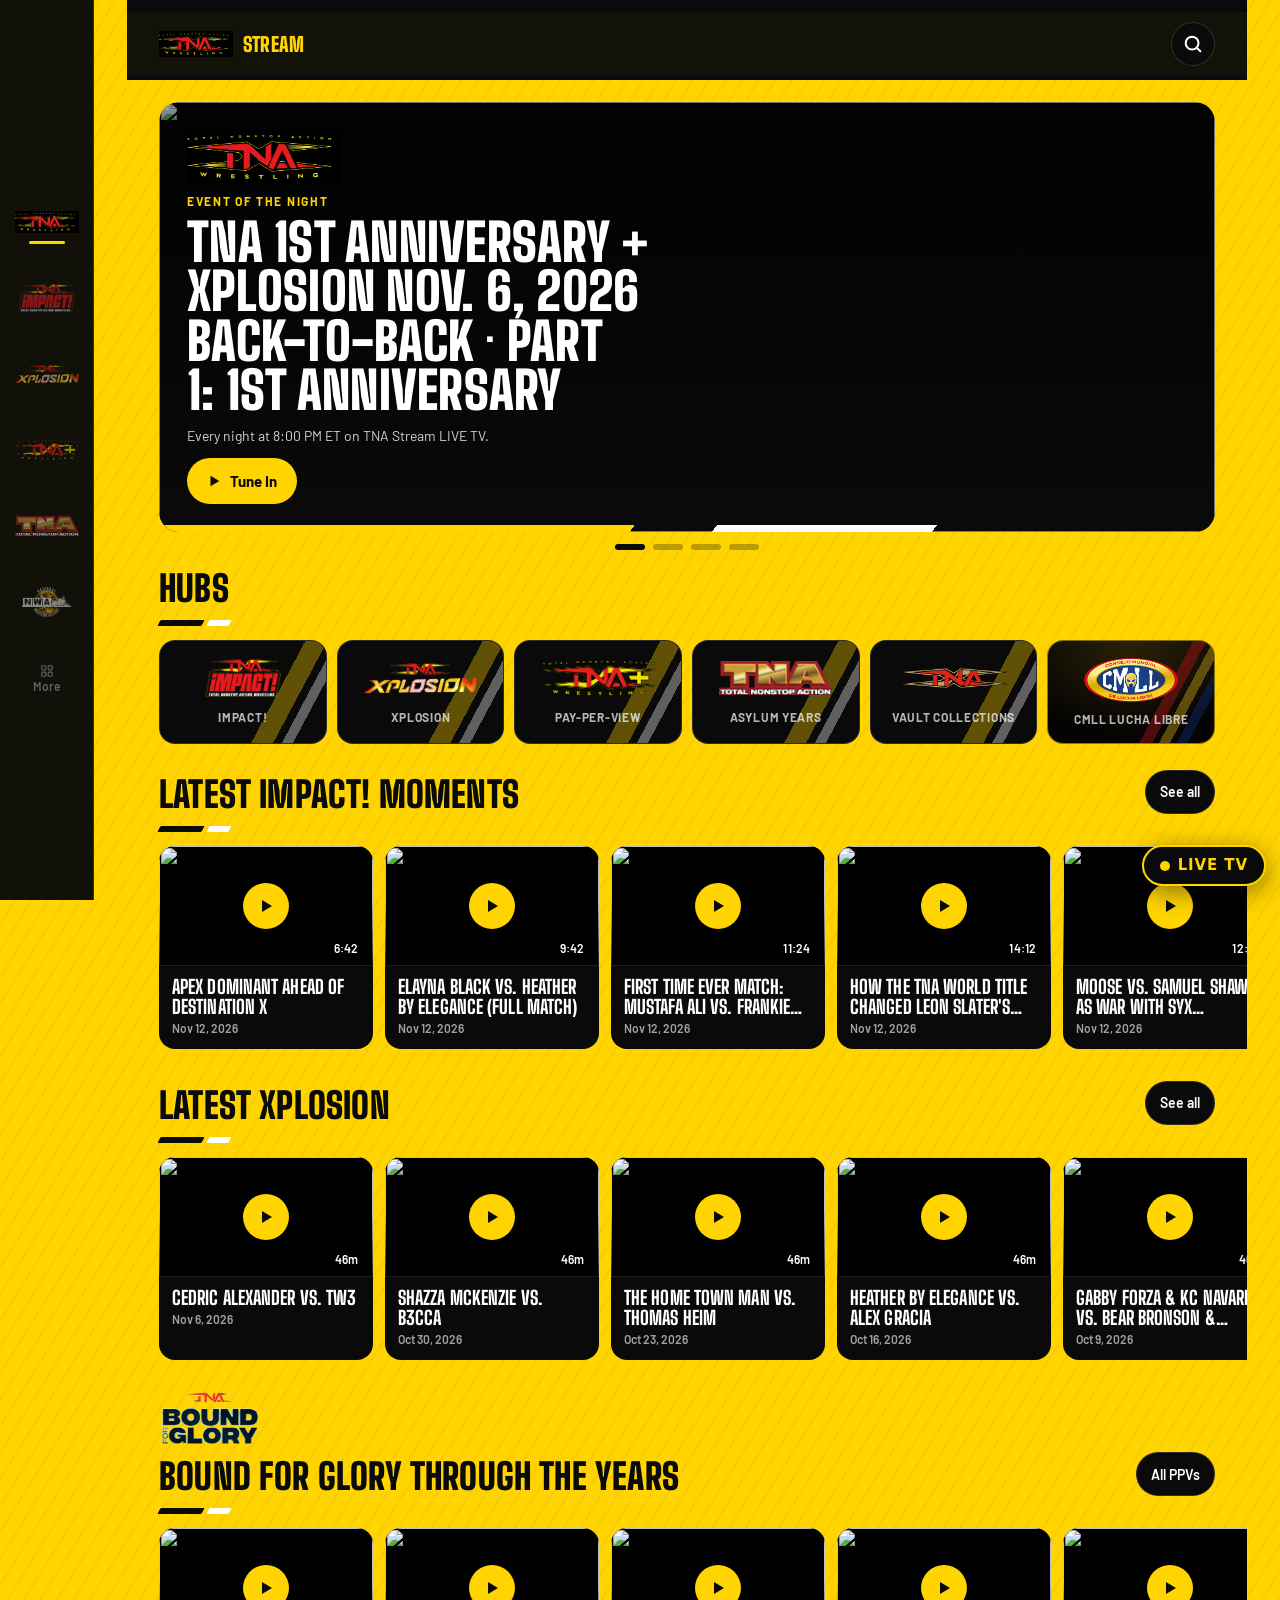
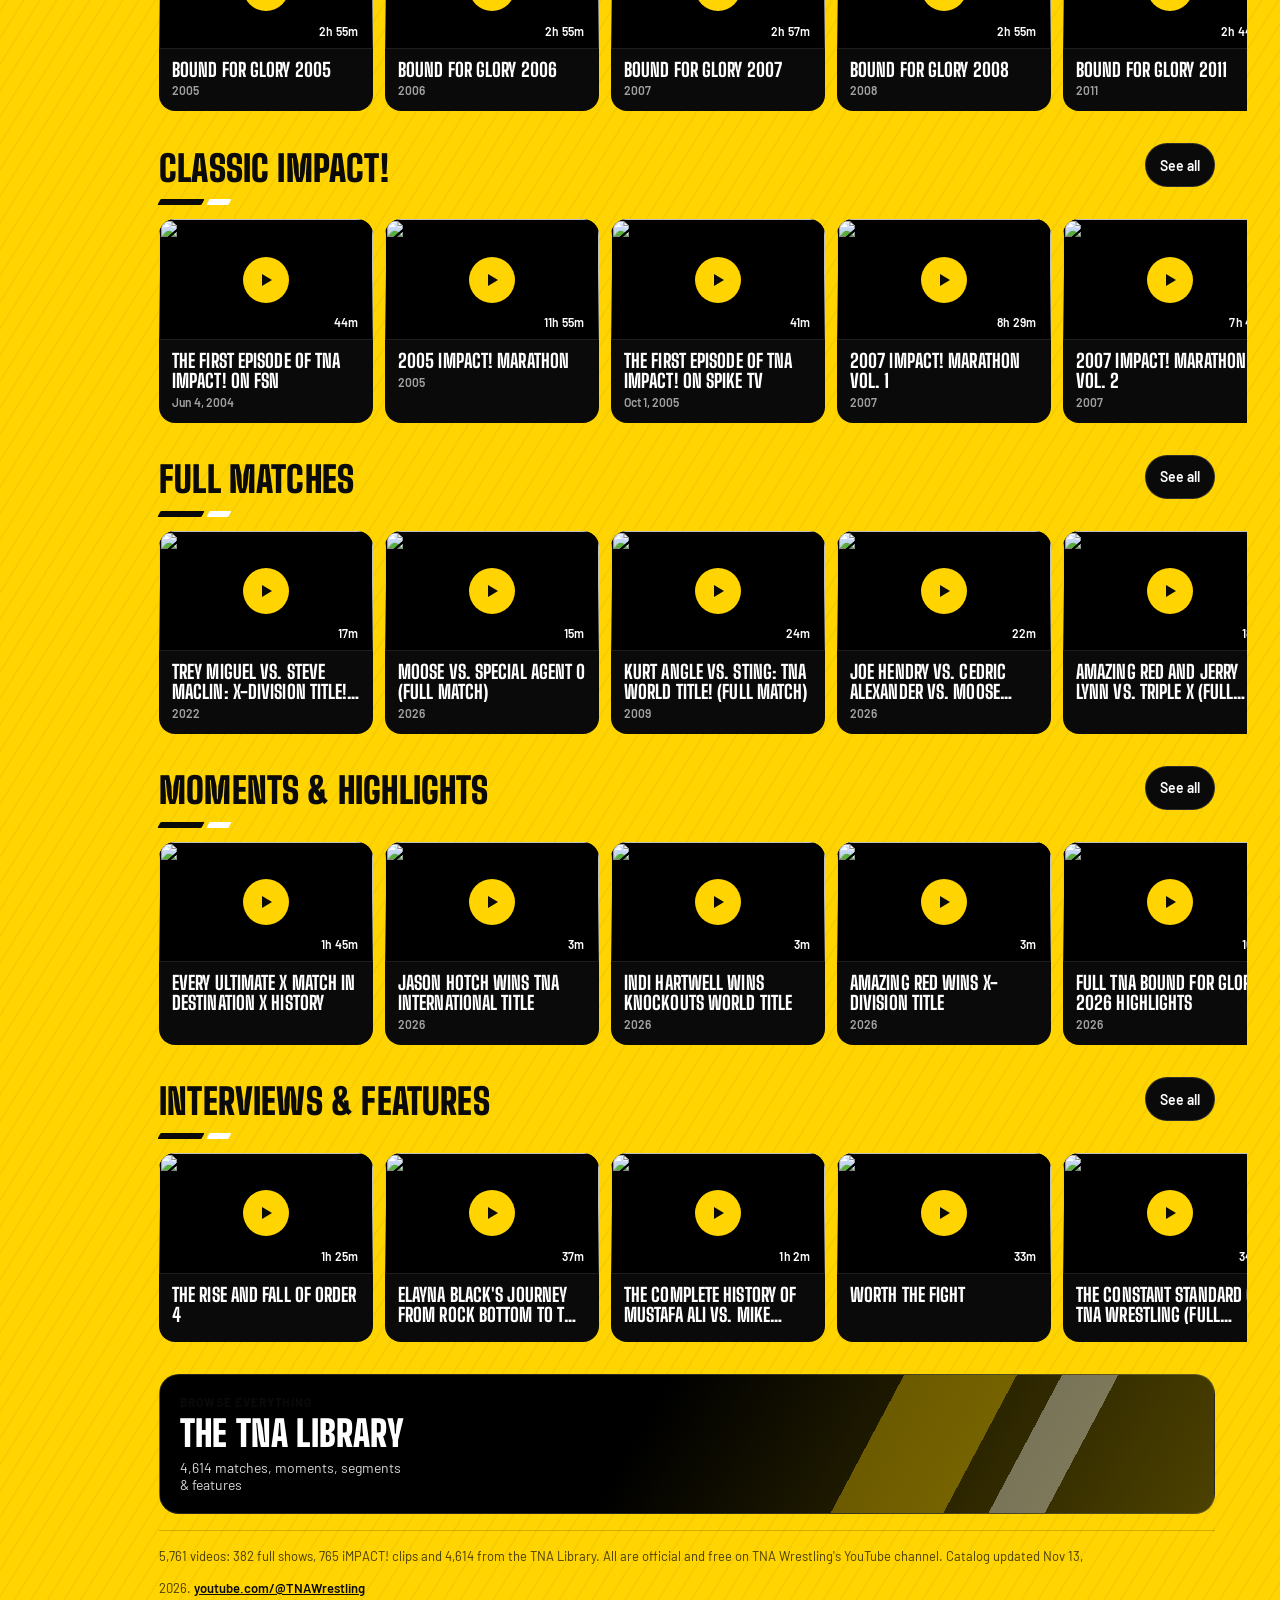
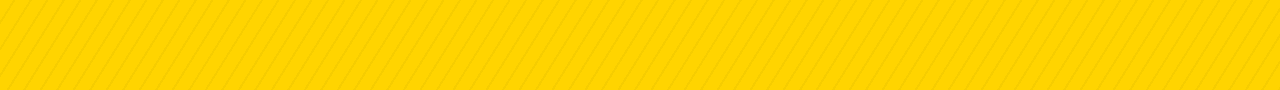
==== index.html @ 690ce421 "Update tna-stream" ====
<!doctype html>
<html lang="en" data-theme="dark">
  <head>
    <meta charset="utf-8" />
    <meta name="viewport" content="width=device-width, initial-scale=1, viewport-fit=cover" />
    <title>TNA Stream</title>
    <meta name="apple-mobile-web-app-title" content="TNA Stream" />
    <meta name="apple-mobile-web-app-capable" content="yes" />
    <meta name="theme-color" content="#0a0a0a" />
    <link rel="icon" type="image/png" href="tna-stream-icon.png" />
    <link rel="apple-touch-icon" sizes="180x180" href="apple-touch-icon.png?v=2" />
    <link rel="preconnect" href="https://fonts.googleapis.com" />
    <link rel="preconnect" href="https://fonts.gstatic.com" crossorigin />
    <link rel="preconnect" href="https://i.ytimg.com" crossorigin />
    <link
      rel="stylesheet"
      href="https://fonts.googleapis.com/css2?family=Archivo:ital,wdth,wght@0,62..125,500..900;1,62..125,500..900&family=Figtree:wght@400;500;600;700&display=swap"
    />
    <link rel="stylesheet" href="hark.css" />
    <link rel="stylesheet" href="hark-hero.css" />
    <style>
      :root {
        --x-bg: #0a0a0a;
        --x-card: #161616;
        --x-card-2: #1f1f1f;
        --x-red: #e1251b;
        --x-red-dk: #b61a12;
        --x-yellow: #ffd400;
        --x-text: #ffffff;
        --x-dim: rgba(255, 255, 255, 0.64);
        --x-dim-2: rgba(255, 255, 255, 0.58);
        --x-line: rgba(255, 255, 255, 0.12);
        --x-display: "Archivo", system-ui, sans-serif;
        --x-body: "Figtree", system-ui, sans-serif;
        --x-radius: 16px;
        --x-tabh: 66px;
        color-scheme: dark;
      }
      html, body { background: var(--x-bg); }
      body { color: var(--x-text); font-family: var(--x-body); font-size: 15px; line-height: 1.45; }
      .x-app { padding-bottom: calc(var(--x-tabh) + 30px + env(safe-area-inset-bottom)); display: grid; gap: 22px; min-width: 0; }
      [hidden] { display: none !important; }
      button { font-family: var(--x-body); }

      /* top bar */
      .x-top { position: sticky; top: 0; z-index: 20; margin-inline: calc(var(--gutter) * -1); padding: 10px var(--gutter);
        background: rgba(10, 10, 10, 0.9); backdrop-filter: blur(14px); -webkit-backdrop-filter: blur(14px);
        border-bottom: 1px solid var(--x-line); display: grid; gap: 10px; }
      .x-top__row { display: flex; align-items: center; gap: 12px; }
      .x-brand { display: flex; align-items: center; gap: 10px; text-decoration: none; color: var(--x-text); min-height: var(--tap); }
      .x-brand img { height: 26px; width: auto; }
      .x-wordmark { font-family: var(--x-display); font-style: italic; font-weight: 900; font-stretch: 125%; font-size: 20px; letter-spacing: -0.01em; line-height: 1; }
      .x-wordmark span { color: var(--x-yellow); }
      .x-iconbtn { margin-left: auto; width: var(--tap); height: var(--tap); border-radius: 50%; border: 1px solid var(--x-line); background: var(--x-card);
        color: var(--x-text); display: grid; place-items: center; cursor: pointer; }
      .x-iconbtn[aria-expanded="true"] { background: var(--x-yellow); border-color: var(--x-yellow); color: #0a0a0a; }
      .x-search { display: flex; align-items: center; gap: 8px; background: var(--x-card); border: 1px solid var(--x-line); border-radius: 14px; padding: 0 6px 0 14px; }
      .x-search input { flex: 1; min-width: 0; border: 0; background: transparent; font: 500 16px/1 var(--x-body); color: var(--x-text); height: 44px; outline: none; }
      .x-search input::placeholder { color: var(--x-dim-2); }
      .x-search:focus-within { border-color: var(--x-yellow); }
      .x-clear { border: 0; background: var(--x-card-2); color: var(--x-text); border-radius: 10px; height: 34px; padding: 0 12px; font: 600 13px var(--x-body); cursor: pointer; }

      /* headings and the slanted X stripes */
      .x-h1 { font-family: var(--x-display); font-style: italic; font-weight: 900; font-stretch: 125%; font-size: clamp(27px, 7vw, 38px); line-height: 1.02; letter-spacing: -0.02em; }
      .x-h2 { font-family: var(--x-display); font-style: italic; font-weight: 900; font-stretch: 118%; font-size: clamp(21px, 5.2vw, 28px); line-height: 1.05; letter-spacing: -0.015em; }
      .x-h3 { font-family: var(--x-display); font-style: italic; font-weight: 800; font-stretch: 112%; font-size: 18px; line-height: 1.1; }
      .x-stripe { display: inline-flex; gap: 5px; height: 6px; margin-top: 8px; }
      .x-stripe::before, .x-stripe::after { content: ""; display: block; height: 100%; transform: skewX(-28deg); border-radius: 1px; }
      .x-stripe::before { width: 44px; background: var(--x-red); }
      .x-stripe::after { width: 22px; background: var(--x-yellow); }
      .x-shead { display: grid; gap: 4px; }
      .x-shead__row { display: flex; align-items: flex-end; justify-content: space-between; gap: 12px; flex-wrap: wrap; }
      .x-count { font: 600 13px var(--x-body); color: var(--x-dim); }
      .x-count b { color: var(--x-yellow); }
      .x-note { font-size: 13px; color: var(--x-dim); background: var(--x-card); border-left: 4px solid var(--x-red); border-radius: 10px; padding: 10px 14px; }
      .x-view { display: grid; gap: 20px; min-width: 0; }
      .x-block { display: grid; gap: 12px; min-width: 0; }

      /* sort toggle, chips */
      .x-sort { display: inline-flex; background: var(--x-card); border: 1px solid var(--x-line); border-radius: 999px; padding: 3px; }
      .x-sort button { border: 0; background: transparent; color: var(--x-dim); font: 600 13px var(--x-body); min-height: 44px; min-width: 44px; padding: 0 14px; border-radius: 999px; cursor: pointer; }
      .x-sort button[aria-pressed="true"] { background: var(--x-yellow); color: #0a0a0a; }
      .x-chips { display: flex; gap: 8px; overflow-x: auto; scrollbar-width: none; margin-inline: calc(var(--gutter) * -1); padding: 4px var(--gutter) 8px; scroll-padding-inline: var(--gutter); }
      .x-chips::-webkit-scrollbar { display: none; }
      .x-chip { flex: none; border: 1px solid var(--x-line); background: var(--x-card); color: var(--x-text); font: 600 14px var(--x-body);
        min-height: 44px; padding: 0 14px; border-radius: 999px; cursor: pointer; display: inline-flex; align-items: center; gap: 6px; white-space: nowrap; }
      .x-chip small { color: var(--x-dim-2); font-weight: 600; font-size: 12px; }
      .x-chip[aria-pressed="true"] { background: var(--x-yellow); border-color: var(--x-yellow); color: #0a0a0a; }
      .x-chip[aria-pressed="true"] small { color: rgba(0, 0, 0, 0.6); }

      /* thumbnail cards */
      .x-grid { display: grid; grid-template-columns: repeat(auto-fill, minmax(240px, 1fr)); gap: 14px; }
      .x-card { position: relative; display: grid; align-content: start; gap: 0; text-align: left; background: var(--x-card); color: var(--x-text);
        border: 0; padding: 0; overflow: hidden; border-radius: var(--x-radius); cursor: pointer; width: 100%;
        transition: transform var(--dur-quick) var(--ease-out); }
      .x-card:hover { transform: translateY(-2px); }
      .x-card:active { transform: scale(0.985); }
      .x-card:focus-visible { outline: 3px solid var(--x-yellow); outline-offset: 2px; }
      .x-thumb { position: relative; display: block; aspect-ratio: 16 / 9; background: #000; overflow: hidden; }
      .x-thumb img { width: 100%; height: 100%; object-fit: cover; display: block; }
      .x-thumb::after { content: ""; position: absolute; inset: auto 0 0 0; height: 56%; background: linear-gradient(to top, rgba(0, 0, 0, 0.85), transparent); }
      .x-dur { position: absolute; right: 8px; bottom: 8px; z-index: 2; background: rgba(0, 0, 0, 0.78); color: #fff; font: 600 12px var(--x-body);
        padding: 3px 7px; border-radius: 6px; letter-spacing: 0.01em; }
      .x-pin { position: absolute; left: 8px; top: 8px; z-index: 2; background: var(--x-red); color: #fff; font: 700 12px var(--x-body);
        letter-spacing: 0.05em; text-transform: uppercase; padding: 4px 7px; border-radius: 6px; }
      .x-pin--y { background: var(--x-yellow); color: #0a0a0a; }
      .x-playdot { position: absolute; left: 50%; top: 50%; transform: translate(-50%, -50%); z-index: 2; width: 46px; height: 46px; border-radius: 50%;
        background: var(--x-red); color: #fff; display: grid; place-items: center; box-shadow: 0 4px 16px rgba(0, 0, 0, 0.5); }
      .x-card:hover .x-playdot { background: var(--x-yellow); color: #0a0a0a; }
      .x-card__body { display: grid; gap: 4px; padding: 11px 13px 14px; }
      .x-card__head { font-family: var(--x-display); font-style: italic; font-weight: 800; font-stretch: 110%; font-size: 16px; line-height: 1.16;
        display: -webkit-box; -webkit-line-clamp: 2; -webkit-box-orient: vertical; overflow: hidden; }
      .x-card__sub { color: var(--x-dim); font-size: 13px; line-height: 1.35; display: -webkit-box; -webkit-line-clamp: 2; -webkit-box-orient: vertical; overflow: hidden; }
      .x-card__meta { font: 600 12px var(--x-body); color: var(--x-dim-2); display: flex; align-items: center; gap: 8px; }
      .x-card__meta .x-netplate { height: 16px; }
      .x-card--rail { width: 100%; }

      /* network logo plates */
      .x-netplate { background: #fff; border-radius: 8px; padding: 4px 7px; display: inline-grid; place-items: center; }
      .x-netplate img { height: 26px; width: auto; }
      .x-netplate--sm { padding: 3px 5px; border-radius: 6px; }
      .x-netplate--sm img { height: 13px; }
      .x-netlogo { flex: none; width: 40px; height: 20px; border-radius: 5px; padding: 2px 5px; background: #fff var(--net, none) center / contain no-repeat;
        background-origin: content-box; background-clip: padding-box; }
      .x-nettext { background: var(--x-yellow); color: #0a0a0a; font: 800 12px var(--x-body); letter-spacing: 0.06em; text-transform: uppercase;
        padding: 6px 9px; border-radius: 8px; display: inline-block; }

      /* rails */
      .x-rail { display: grid; grid-auto-flow: column; grid-auto-columns: minmax(214px, 232px); gap: 12px; overflow-x: auto; scroll-snap-type: x mandatory;
        margin-inline: calc(var(--gutter) * -1); padding: 2px var(--gutter) 12px; scroll-padding-inline: var(--gutter); scrollbar-width: none; }
      .x-rail::-webkit-scrollbar { display: none; }
      .x-rail > * { scroll-snap-align: start; }
      .x-raillogo { height: 56px; width: auto; justify-self: start; }

      /* carousel */
      .x-carousel { position: relative; }
      .x-slides { display: grid; grid-auto-flow: column; grid-auto-columns: 100%; overflow-x: auto; scroll-snap-type: x mandatory; scrollbar-width: none;
        border-radius: 20px; }
      .x-slides::-webkit-scrollbar { display: none; }
      .x-slide { scroll-snap-align: start; position: relative; display: grid; align-content: end; gap: 10px; min-height: 340px; padding: 20px;
        border-radius: 20px; overflow: hidden; background: #000; text-align: left; border: 0; color: var(--x-text); cursor: pointer; }
      .x-slide img.x-slide__bg { position: absolute; inset: 0; width: 100%; height: 100%; object-fit: cover; opacity: 0.62; }
      .x-slide::before { content: ""; position: absolute; inset: 0; background: linear-gradient(to top, #0a0a0a 4%, rgba(10, 10, 10, 0.55) 48%, rgba(10, 10, 10, 0.2)); }
      .x-slide::after { content: ""; position: absolute; left: 0; right: 0; bottom: 0; height: 7px;
        background: linear-gradient(100deg, var(--x-red) 0 46%, transparent 46% 52%, var(--x-yellow) 52% 68%, transparent 68%); transform: skewX(-28deg) scaleX(1.3); }
      .x-slide > * { position: relative; }
      .x-slide__logo { height: 54px; width: auto; justify-self: start; max-width: 70%; object-fit: contain; }
      .x-slide__eyebrow { font: 700 12px var(--x-body); letter-spacing: 0.1em; text-transform: uppercase; color: var(--x-yellow); }
      .x-slide__title { font-family: var(--x-display); font-style: italic; font-weight: 900; font-stretch: 125%; font-size: clamp(25px, 6.4vw, 38px);
        line-height: 1; letter-spacing: -0.02em; max-width: 18ch; }
      .x-slide__sub { color: rgba(255, 255, 255, 0.82); font-size: 14px; max-width: 44ch; }
      .x-play-btn { display: inline-flex; align-items: center; gap: 9px; justify-self: start; background: var(--x-red); color: #fff;
        font: 700 15px var(--x-body); padding: 0 20px; min-height: 46px; border-radius: 999px; border: 0; margin-top: 2px; }
      .x-slide:hover .x-play-btn { background: var(--x-red-dk); }
      .x-dots { display: flex; gap: 8px; justify-content: center; padding-top: 12px; }
      .x-dots button { width: 30px; height: 6px; border-radius: 3px; border: 0; background: var(--x-line); cursor: pointer; padding: 0; }
      .x-dots button[aria-current="true"] { background: var(--x-yellow); }

      /* hub tiles */
      .x-hubs { display: grid; grid-auto-flow: column; grid-auto-columns: minmax(150px, 1fr); gap: 10px; overflow-x: auto; scrollbar-width: none;
        margin-inline: calc(var(--gutter) * -1); padding: 2px var(--gutter) 6px; scroll-padding-inline: var(--gutter); scroll-snap-type: x mandatory; }
      .x-hubs::-webkit-scrollbar { display: none; }
      .x-hubs > * { scroll-snap-align: start; }
      .x-era .x-card { background: var(--x-card-2); }
      .x-hub { position: relative; overflow: hidden; border: 1px solid var(--x-line); background: var(--x-card); border-radius: var(--x-radius);
        min-height: 104px; display: grid; place-items: center; gap: 8px; padding: 16px 12px; cursor: pointer; color: var(--x-text); }
      .x-hub::before { content: ""; position: absolute; inset: 0; background: linear-gradient(118deg, transparent 0 66%, var(--x-red) 66% 76%, transparent 76% 80%, var(--x-yellow) 80% 85%, transparent 85%); opacity: 0.5; }
      .x-hub img { height: 38px; width: auto; max-width: 80%; object-fit: contain; position: relative; }
      .x-hub span { position: relative; font: 700 12px var(--x-body); letter-spacing: 0.06em; text-transform: uppercase; color: var(--x-dim); }
      .x-hub:hover { border-color: var(--x-yellow); }

      /* hub hero */
      .x-hero { position: relative; overflow: hidden; border-radius: 20px; background: #000; padding: 26px 20px; display: grid; gap: 10px; place-items: center; text-align: center; }
      .x-hero::before { content: ""; position: absolute; inset: 0; background: linear-gradient(112deg, transparent 0 58%, var(--x-red) 58% 69%, transparent 69% 73%, var(--x-yellow) 73% 79%, transparent 79%); opacity: 0.85; }
      .x-hero::after { content: ""; position: absolute; inset: 0; background: linear-gradient(248deg, transparent 0 72%, rgba(225, 37, 27, 0.6) 72% 78%, transparent 78%); }
      .x-hero > * { position: relative; }
      .x-hero img { height: clamp(58px, 15vw, 92px); width: auto; max-width: 78%; object-fit: contain; }
      .x-hero p { color: rgba(255, 255, 255, 0.84); font-size: 14px; }

      /* year and era headers */
      .x-group { display: grid; gap: 12px; }
      .x-year { display: flex; align-items: center; gap: 10px; font-family: var(--x-display); font-style: italic; font-weight: 900; font-stretch: 125%;
        font-size: 22px; line-height: 1; padding-top: 6px; }
      .x-year::after { content: ""; flex: 1; height: 4px; border-radius: 2px;
        background: repeating-linear-gradient(-60deg, var(--x-red) 0 8px, transparent 8px 12px, var(--x-yellow) 12px 16px, transparent 16px 20px); opacity: 0.6; }
      .x-year small { font: 600 12px var(--x-body); color: var(--x-dim-2); font-style: normal; }
      .x-era { display: grid; gap: 14px; background: var(--x-card); border-radius: 20px; padding: 16px 14px; border: 1px solid var(--x-line); }
      .x-era__head { display: flex; align-items: center; gap: 12px; flex-wrap: wrap; }
      .x-era__name { font-family: var(--x-display); font-style: italic; font-weight: 900; font-stretch: 118%; font-size: 21px; line-height: 1.05; }
      .x-era__name small { display: block; font: 600 12px var(--x-body); font-style: normal; color: var(--x-dim); letter-spacing: 0.04em; }
      .x-sub { font: 700 12px var(--x-body); letter-spacing: 0.08em; text-transform: uppercase; color: var(--x-yellow); }
      .x-era .x-grid { grid-template-columns: repeat(auto-fill, minmax(220px, 1fr)); }

      /* player sheet */
      .x-sheet { position: fixed; inset: 0; z-index: 60; background: #000; display: grid; grid-template-rows: auto 1fr; overflow: hidden;
        animation: x-up var(--dur-draw, 320ms) var(--ease-out); }
      @keyframes x-up { from { transform: translateY(100%); } to { transform: translateY(0); } }
      .x-sheet__bar { display: flex; align-items: center; gap: 10px; padding: 8px 12px; border-bottom: 1px solid var(--x-line); padding-top: max(8px, env(safe-area-inset-top)); }
      .x-sheet__bar strong { font-family: var(--x-display); font-style: italic; font-weight: 900; font-stretch: 118%; font-size: 17px; }
      .x-sheet__bar strong span { color: var(--x-yellow); }
      .x-close { margin-left: auto; width: 44px; height: 44px; border-radius: 50%; border: 1px solid var(--x-line); background: var(--x-card-2);
        color: #fff; display: grid; place-items: center; cursor: pointer; }
      .x-sheet__scroll { overflow-y: auto; -webkit-overflow-scrolling: touch; padding: 0 0 calc(30px + env(safe-area-inset-bottom)); }
      .x-stage { aspect-ratio: 16 / 9; background: #000; width: 100%; }
      .x-stage iframe { width: 100%; height: 100%; border: 0; display: block; }
      .x-sheet__body { padding: 14px var(--gutter) 0; display: grid; gap: 10px; max-width: var(--page-max); margin: 0 auto; }
      .x-sheet__title { font-family: var(--x-display); font-style: italic; font-weight: 900; font-stretch: 118%; font-size: clamp(19px, 5vw, 26px); line-height: 1.1; }
      .x-sheet__meta { font: 600 13px var(--x-body); color: var(--x-dim); display: flex; gap: 10px; flex-wrap: wrap; align-items: center; }
      .x-yt-btn { display: inline-flex; align-items: center; gap: 9px; justify-self: start; background: var(--x-yellow); color: #0a0a0a; text-decoration: none;
        font: 700 15px var(--x-body); padding: 0 18px; min-height: 46px; border-radius: 999px; }
      .x-next { padding: 16px var(--gutter) 0; max-width: var(--page-max); margin: 0 auto; display: grid; gap: 10px; }
      .x-next h3 { font-family: var(--x-display); font-style: italic; font-weight: 900; font-stretch: 118%; font-size: 18px; }
      .x-card.is-playing { outline: 2px solid var(--x-yellow); outline-offset: -2px; }

      /* X-Division slide */
      .x-slide__btns { display: flex; flex-wrap: wrap; gap: 10px; }
      .x-play-btn--y { background: var(--x-yellow); color: #0a0a0a; cursor: pointer; }
      .x-slide:hover .x-play-btn--y { background: #ffe04d; }
      .x-slide .x-play-btn { cursor: pointer; }

      /* library tile, load more */
      .x-libtile { position: relative; overflow: hidden; display: grid; gap: 6px; text-align: left; width: 100%; min-height: 132px; align-content: end;
        padding: 20px; border-radius: 20px; border: 1px solid var(--x-line); cursor: pointer; color: var(--x-text);
        background: linear-gradient(120deg, #000 0 40%, #3a0603 72%, var(--x-red-dk)); }
      .x-libtile::before { content: ""; position: absolute; inset: 0; background: linear-gradient(112deg, transparent 0 70%, var(--x-red) 70% 78%, transparent 78% 81%, var(--x-yellow) 81% 86%, transparent 86%); opacity: 0.7; }
      .x-libtile > * { position: relative; }
      .x-libtile:hover { border-color: var(--x-yellow); }
      .x-libtile p { color: rgba(255, 255, 255, 0.84); font-size: 14px; max-width: 34ch; }
      .x-loadrow { display: grid; justify-items: center; padding-top: 6px; }

      /* X-Division playlist */
      .x-xhero { position: relative; overflow: hidden; border-radius: 20px; padding: 28px 20px 24px; display: grid; gap: 10px; justify-items: start;
        background: linear-gradient(120deg, #000 0 45%, #4a0703 75%, var(--x-red)); }
      .x-xhero::before { content: ""; position: absolute; inset: 0;
        background: linear-gradient(112deg, transparent 0 64%, var(--x-yellow) 64% 72%, transparent 72% 76%, var(--x-red) 76% 82%, transparent 82%),
          linear-gradient(248deg, transparent 0 74%, rgba(255, 212, 0, 0.5) 74% 80%, transparent 80%); opacity: 0.75; }
      .x-xhero > * { position: relative; }
      .x-xword { font-family: var(--x-display); font-style: italic; font-weight: 900; font-stretch: 125%; font-size: clamp(50px, 15vw, 116px);
        line-height: 0.9; letter-spacing: -0.03em; color: var(--x-yellow); }
      .x-xword span { color: var(--x-red); }
      .x-xhero p { color: rgba(255, 255, 255, 0.86); font-size: 14px; max-width: 46ch; }
      .x-xhero .x-count { font-size: 15px; color: #fff; }
      .x-rows { display: grid; gap: 8px; }
      .x-row { display: grid; grid-template-columns: 32px 128px minmax(0, 1fr); gap: 12px; align-items: center; width: 100%; text-align: left;
        background: var(--x-card); color: var(--x-text); border: 0; border-radius: 12px; padding: 8px; cursor: pointer; }
      .x-row:hover { background: var(--x-card-2); }
      .x-row:focus-visible { outline: 3px solid var(--x-yellow); outline-offset: 2px; }
      .x-row .x-thumb { border-radius: 8px; }
      .x-row__n { font-family: var(--x-display); font-style: italic; font-weight: 900; font-stretch: 118%; font-size: 20px; color: var(--x-yellow); text-align: center; }
      .x-row__text { display: grid; gap: 4px; min-width: 0; }
      .x-row__title { font-weight: 600; font-size: 14px; line-height: 1.3; display: -webkit-box; -webkit-line-clamp: 2; -webkit-box-orient: vertical; overflow: hidden; }
      .x-row__meta { font: 600 12px var(--x-body); color: var(--x-dim-2); display: flex; gap: 8px; align-items: center; flex-wrap: wrap; }
      .x-live { background: var(--x-red); color: #fff; font: 700 12px var(--x-body); letter-spacing: 0.05em; padding: 3px 7px; border-radius: 6px; }
      @media (max-width: 400px) { .x-row { grid-template-columns: 26px 100px minmax(0, 1fr); gap: 10px; } }

      .x-empty { background: var(--x-card); border-radius: var(--x-radius); padding: 24px; text-align: center; color: var(--x-dim); }
      .x-foot { font-size: 13px; color: var(--x-dim); border-top: 1px solid var(--x-line); padding-top: 16px; }
      .x-foot a { color: var(--x-yellow); font-weight: 600; display: inline-flex; align-items: center; min-height: var(--tap); }

      /* bottom tab bar */
      .x-tabs { position: fixed; left: 0; right: 0; bottom: 0; z-index: 30; display: grid; grid-template-columns: repeat(6, minmax(0, 1fr));
        background: rgba(10, 10, 10, 0.95); backdrop-filter: blur(16px); -webkit-backdrop-filter: blur(16px);
        border-top: 1px solid var(--x-line); padding-bottom: env(safe-area-inset-bottom); }
      .x-tab { position: relative; border: 0; background: transparent; color: var(--x-dim-2); display: grid; justify-items: center; align-content: center; gap: 3px;
        height: var(--x-tabh); min-height: var(--tap); min-width: 0; padding: 0 2px; font: 600 12px var(--x-body); cursor: pointer; }
      .x-tab svg { width: 20px; height: 20px; }
      .x-tab__logo { display: block; width: 64px; max-width: 100%; height: 28px; object-fit: contain; }
      .x-tab__more { display: grid; justify-items: center; gap: 2px; width: 64px; max-width: 100%; height: 28px; align-content: center; line-height: 1; font-size: 12px; }
      .x-tab__more svg { width: 14px; height: 14px; }
      @media (max-width: 959px) {
        .x-tab { padding: 0 1px; }
        .x-tab__logo, .x-tab__more { width: 54px; height: 26px; }
        .x-tab__logo { object-fit: contain; }
      }
      .x-tab > * { opacity: 0.55; transition: opacity var(--dur-quick) var(--ease-out); }
      .x-tab[aria-current="page"] { color: var(--x-yellow); }
      .x-tab[aria-current="page"] > * { opacity: 1; }
      .x-tab::before { content: ""; position: absolute; left: 50%; top: calc(50% + 19px); width: 36px; height: 3px; border-radius: 2px; background: var(--x-yellow);
        transform: translateX(-50%) scaleX(0); transition: transform var(--dur-quick) var(--ease-out); }
      .x-tab[aria-current="page"]::before { transform: translateX(-50%) scaleX(1); }

      @media (min-width: 760px) {
        .x-slide { min-height: 400px; padding: 28px; }
      }
      @media (min-width: 960px) {
        body { padding-left: 94px; }
        .x-tabs { right: auto; top: 0; width: 94px; grid-template-columns: 1fr; grid-auto-rows: 76px; align-content: center;
          border-top: 0; border-right: 1px solid var(--x-line); }
        .x-tab { height: 76px; }
        .x-app { padding-bottom: 40px; }
        .x-era { padding: 20px; }
      }
      @media (prefers-reduced-motion: reduce) {
        .x-card, .x-tab::before { transition: none; }
        .x-card:hover { transform: none; }
        .x-sheet { animation: none; }
      }

      /* Destination X poster: slide 1 and the X-Division playlist hero.
         Phones: poster at 16:9 on top, copy below it. Wide: copy in a bottom band over the poster. */
      .x-dx { background: #000; padding: 0; gap: 0; min-height: 0; align-content: start; grid-template-rows: auto 1fr; justify-items: stretch; text-align: left; }
      .x-dx::before { content: none; }
      .x-dx > .x-dxbg { display: block; width: 100%; height: auto; aspect-ratio: 16 / 9; object-fit: cover; object-position: center; opacity: 1; }
      .x-dx > .x-dxcopy { z-index: 2; display: grid; gap: 10px; align-content: start; justify-items: start; margin-top: -26px; padding: 26px 20px 22px;
        background: linear-gradient(to bottom, transparent, rgba(0, 0, 0, 0.88) 26px, #000 36px); }
      .x-dx > .x-dxlive { position: absolute; top: 12px; left: 12px; z-index: 2; pointer-events: none; }
      .x-xhero .x-dxside { display: grid; gap: 10px; justify-items: start; }
      @media (min-width: 900px) {
        .x-dx { aspect-ratio: 16 / 9; padding: 0; min-height: 0; grid-template-rows: none; align-content: end; }
        .x-dx > .x-dxbg { position: absolute; inset: 0; height: 100%; }
        .x-dx::before { content: ""; position: absolute; inset: 0; z-index: 1; pointer-events: none;
          background: linear-gradient(to top, rgba(0, 0, 0, 0.94), rgba(0, 0, 0, 0.74) 13%, rgba(0, 0, 0, 0.32) 25%, transparent 35%); }
        .x-dx > .x-dxcopy { margin: 0; padding: 0 28px 26px; background: none; grid-template-columns: minmax(0, 1fr) auto; column-gap: 24px; row-gap: 6px; align-items: end; }
        .x-dxcopy > .x-dxside { grid-column: 2; grid-row: 1 / span 3; justify-self: end; }
        .x-dx .x-slide__title { max-width: none; }
        .x-dx .x-xword { font-size: clamp(44px, 5.4vw, 64px); }
        .x-dx .x-dxside { display: grid; gap: 10px; justify-items: start; }
        .x-dx .x-dxside p { max-width: 38ch; }
        .x-dx > .x-dxlive { top: 16px; left: 16px; }
      }
      /* Destination X pop-up */
      .x-pop[hidden] { display: none; }
      .x-pop { position: fixed; inset: 0; z-index: 1000; display: grid; place-items: center; padding: 16px;
        background: rgba(0, 0, 0, 0.8); -webkit-backdrop-filter: blur(4px); backdrop-filter: blur(4px);
        opacity: 0; transition: opacity 220ms var(--ease-out, ease-out); }
      .x-pop.is-open { opacity: 1; }
      .x-pop__card { position: relative; width: min(94vw, 900px, calc((100dvh - 96px) * 16 / 9)); border-radius: var(--x-radius); overflow: hidden;
        background: #000; box-shadow: 0 24px 64px rgba(0, 0, 0, 0.6);
        transform: scale(0.94); transition: transform 240ms var(--ease-out, ease-out); }
      .x-pop.is-open .x-pop__card { transform: scale(1); }
      .x-pop__link { display: block; color: #fff; text-decoration: none; }
      .x-pop__link img { display: block; width: 100%; height: auto; aspect-ratio: 16 / 9; object-fit: cover; }
      .x-pop__bar { display: flex; align-items: center; justify-content: center; gap: 10px; min-height: 44px; padding: 10px 16px;
        background: var(--x-red); font-family: var(--x-display); font-style: italic; font-weight: 800; font-size: 15px;
        letter-spacing: 0.04em; text-transform: uppercase; transition: background 160ms ease; }
      .x-pop__link:hover .x-pop__bar, .x-pop__link:focus-visible .x-pop__bar { background: var(--x-red-dk); }
      .x-pop__link:focus-visible { outline: 3px solid var(--x-yellow); outline-offset: -3px; }
      .x-pop__bar svg { width: 18px; height: 18px; flex: none; }
      .x-pop__close { position: absolute; top: 8px; right: 8px; z-index: 2; width: 44px; height: 44px; padding: 2px; border: 0;
        background: none; cursor: pointer; filter: drop-shadow(0 2px 4px rgba(0, 0, 0, 0.6));
        transition: transform 160ms var(--ease-out, ease-out); }
      .x-pop__close svg { display: block; width: 100%; height: 100%; overflow: visible; }
      .x-pop__close polygon { fill: var(--x-yellow); stroke: #000; stroke-width: 4; stroke-linejoin: miter; paint-order: stroke; transition: fill 160ms ease; }
      .x-pop__close:hover, .x-pop__close:focus-visible { transform: scale(1.12); }
      .x-pop__close:hover polygon, .x-pop__close:focus-visible polygon { fill: var(--x-red); }
      .x-pop__close:focus-visible { outline: 2px solid #fff; outline-offset: 2px; border-radius: 6px; }
      @media (min-width: 720px) {
        .x-pop__close { top: 12px; right: 12px; width: 52px; height: 52px; }
        .x-pop__bar { font-size: 17px; min-height: 48px; }
      }
      @media (prefers-reduced-motion: reduce) {
        .x-pop, .x-pop__card, .x-pop__close, .x-pop__close polygon, .x-pop__bar { transition: none; }
        .x-pop__card { transform: none; }
        .x-pop__close:hover, .x-pop__close:focus-visible { transform: none; }
      }
    </style>

<!--tna-yellow--><link rel="stylesheet" href="https://fonts.googleapis.com/css2?family=Big+Shoulders+Display:wght@600;700;800;900&family=Barlow:ital,wght@0,400;0,500;0,600;0,700;0,800;1,700&display=swap" />
<style id="tna-yellow">
:root{--x-bg:#ffd400;--x-red:#0a0a0a;--x-red-dk:#000;--x-text:#0a0a0a;--x-dim:rgba(10,10,10,.72);--x-dim-2:rgba(10,10,10,.62);--x-line:rgba(10,10,10,.18);
 --x-card:#0a0a0a;--x-card-2:#1a1a1a;--x-display:"Big Shoulders Display","Archivo",system-ui,sans-serif;--x-body:"Barlow","Figtree",system-ui,sans-serif}
html,body{background:#ffd400}
body{background-image:repeating-linear-gradient(-58deg,rgba(0,0,0,.035) 0 2px,transparent 2px 14px)}
/* display type: big, upright, tight */
.x-h1,.x-h2,.x-h3,.x-card__head,.x-slide__title,.x-era__name,.x-wordmark,.x-row__n,.x-xword{font-style:normal!important;text-transform:uppercase;letter-spacing:.005em!important}
.x-h1{font-size:clamp(34px,9vw,52px)!important;font-weight:900!important}
.x-h2{font-size:clamp(27px,6.6vw,36px)!important;font-weight:900!important}
.x-slide__title{font-size:clamp(32px,8.4vw,52px)!important;line-height:.95!important}
.x-card__head{font-size:19px!important;font-weight:800!important;line-height:1.05!important}
.x-era__name{font-size:26px!important}
/* dark surfaces keep light text + yellow highlights */
.x-card,.x-hub,.x-era,.x-slide,.x-hero,.x-libtile,.x-xhero,.x-sheet,.x-top,.x-tabs,.x-search,.x-iconbtn,.x-chip,.x-sort,.x-note,.x-row{--x-text:#fff;--x-dim:rgba(255,255,255,.7);--x-dim-2:rgba(255,255,255,.62);--x-line:rgba(255,255,255,.14);color:var(--x-text)}
.x-era .x-card{background:#1c1c1c}
.x-row{background:#0a0a0a;border-radius:12px;padding:8px 10px}
.x-top{background:rgba(10,10,10,.96)!important;border-bottom:4px solid #0a0a0a!important}
.x-tabs{background:rgba(10,10,10,.97)!important;border-top:0!important}
.x-tab{color:rgba(255,255,255,.62)}
.x-tab[aria-current="page"]{color:#ffd400}
/* page-level accents: black on yellow */
.x-stripe::before{background:#0a0a0a!important}
.x-stripe::after{background:#fff!important}
.x-count{color:rgba(10,10,10,.75)}
.x-count b{color:#0a0a0a!important}
.x-sub{color:#0a0a0a!important}
.x-chip[aria-pressed="true"],.x-sort button[aria-pressed="true"]{background:#ffd400!important;border-color:#ffd400!important;color:#0a0a0a!important}
.x-dots button{background:rgba(10,10,10,.28)!important}
.x-dots button[aria-current="true"]{background:#0a0a0a!important}
.x-foot,.x-foot p{color:rgba(10,10,10,.75)}
.x-foot a{color:#0a0a0a!important;text-decoration:underline}
/* buttons */
.x-play-btn{background:#0a0a0a;color:#ffd400}
.x-slide .x-play-btn,.x-hero .x-play-btn,.x-xhero .x-play-btn,.x-sheet .x-play-btn{background:#ffd400;color:#0a0a0a}
.x-playdot{background:#ffd400!important;color:#0a0a0a!important}
.x-card:hover .x-playdot{background:#fff!important}
.x-pin{background:#0a0a0a;color:#ffd400}
.x-live{background:#0a0a0a;color:#ffd400;border:1px solid #ffd400}
/* slide/hub/hero stripes: black + yellow read as white on dark */
.x-slide::after{background:linear-gradient(100deg,#ffd400 0 46%,transparent 46% 52%,#fff 52% 68%,transparent 68%)!important}
.x-hub::before,.x-libtile::before,.x-hero::before{filter:none;background:linear-gradient(118deg,transparent 0 66%,#ffd400 66% 76%,transparent 76% 80%,#fff 80% 85%,transparent 85%)!important;opacity:.35!important}
.x-hub:hover,.x-libtile:hover{border-color:#ffd400!important}
.x-card:focus-visible,.x-row:focus-visible{outline-color:#0a0a0a!important}
.x-card.is-playing{outline-color:#ffd400!important}
.x-hero::after{background:linear-gradient(248deg,transparent 0 72%,rgba(255,212,0,.55) 72% 78%,transparent 78%)!important}
.x-libtile{background:linear-gradient(120deg,#000 0 45%,#2a2400 75%,#4d4200)!important}
.x-year::after{background:repeating-linear-gradient(-60deg,#0a0a0a 0 8px,transparent 8px 12px,#fff 12px 16px,transparent 16px 20px)!important;opacity:.8!important}
.x-era .x-year::after{background:repeating-linear-gradient(-60deg,#ffd400 0 8px,transparent 8px 12px,#fff 12px 16px,transparent 16px 20px)!important}
.x-note{border-left-color:#ffd400!important}
.x-top{box-shadow:0 -60px 0 #0a0a0a}
.x-era .x-count,.x-card .x-count,.x-hero .x-count{color:rgba(255,255,255,.72)!important}
.x-era .x-count b,.x-hero .x-count b{color:#ffd400!important}
/* LIVE TV button */
.lv-btn{background:#0a0a0a!important;color:#ffd400!important;border:2px solid #ffd400!important}
.lv-dot{background:#ffd400!important}
</style><!--/tna-yellow-->
<link rel="stylesheet" id="nw-css" href="nwa.css" />
<style id="nw-tna-css">.x-tab__logo--nwa{height:30px}body.nw-on .x-tabs{background:rgba(5,5,5,.94)}.x-libtile--nwa{margin-top:12px;background:linear-gradient(135deg,#0b0b0b,#2a2108);border:1px solid rgba(242,183,5,.45)}.x-libtile--nwa img{height:44px;width:auto;display:block;margin-bottom:8px}</style>
<script id="eotn-data">window.EOTN_EVENTS=[[1794790800, "2Ub1m0HAPzQ", "TNA Destination X 2012", 10140], [1794877200, "NAn-rltqIvg", "TNA Final Resolution 2005", 10500], [1794963600, "lQ7KrsF0sV8", "TNA 1st Anniversary + Xplosion Nov. 6, 2026 Back-to-Back \u00b7 Part 1: 1st Anniversary", 6659], [1794970259, "sKF8fNqCGaQ", "TNA 1st Anniversary + Xplosion Nov. 6, 2026 Back-to-Back \u00b7 Part 2: Xplosion", 2770], [1795050000, "Qbs9A_s3BFc", "IMPACT Wrestling vs. Lucha Underground", 9438]];</script>
<style id="eotn-css">.x-slide--eotn .x-slide__eyebrow{color:#ffd400;letter-spacing:.14em}.x-slide--eotn .x-slide__bg{object-fit:cover}.x-eotn-live{display:inline-block;background:#d90429;color:#fff;font:800 12px/1 var(--x-body);letter-spacing:.08em;padding:4px 8px;border-radius:5px;margin-right:8px;vertical-align:2px}</style>
<link rel="stylesheet" id="cm-css" href="cmll.css" />
<script id="cm-hash0">window.__tnaHash0=location.hash;</script>
</head>
  <body>
    <div class="page" id="top">
      <div class="x-app">
        <header class="x-top">
          <div class="x-top__row">
            <a class="x-brand" href="#home" data-go="home" aria-label="TNA Stream, home">
              <img src="tna.png" alt="TNA Wrestling" />
              <span class="x-wordmark"><span>STREAM</span></span>
            </a>
            <button class="x-iconbtn" id="search-btn" type="button" aria-label="Search all videos and clips" aria-expanded="false" aria-controls="search-row">
              <svg width="22" height="22" viewBox="0 0 24 24" fill="none" stroke="currentColor" stroke-width="2.2" stroke-linecap="round" aria-hidden="true"><circle cx="11" cy="11" r="7"/><path d="m20 20-4-4"/></svg>
            </button>
          </div>
          <div class="x-search" id="search-row" role="search" hidden>
            <svg width="18" height="18" viewBox="0 0 24 24" fill="none" stroke="currentColor" stroke-width="2.2" stroke-linecap="round" aria-hidden="true"><circle cx="11" cy="11" r="7"/><path d="m20 20-4-4"/></svg>
            <input id="search-input" type="search" placeholder="Search 5,761 videos: Sting, Ultimate X, 2007…" aria-label="Search every show, clip and library video" autocomplete="off" />
            <button class="x-clear" id="search-clear" type="button">Close</button>
          </div>
        </header>

        <main class="main" id="main">
          <!-- search -->
          <section class="x-view" id="view-search" hidden aria-live="polite">
            <div class="x-shead">
              <h2 class="x-h2">Search</h2>
              <p class="x-count" id="search-count"></p>
            </div>
            <div class="x-grid" id="search-list"></div>
          </section>

          <!-- home -->
          <section class="x-view" id="view-home" data-view="home">
            <div class="x-carousel" aria-roledescription="carousel" aria-label="Latest from TNA">
              <div class="x-slides" id="slides">
                <article class="x-slide x-slide--eotn" id="slide-eotn" data-eotn="1" aria-roledescription="slide" aria-label="Event of the Night">
                  <img class="x-slide__bg" alt="" src="https://i.ytimg.com/vi/lQ7KrsF0sV8/hqdefault.jpg" />
                  <img class="x-slide__logo" src="tna.png" alt="TNA" />
                  <p class="x-slide__eyebrow" data-e="eyebrow">Event of the Night</p>
                  <h2 class="x-slide__title" data-e="title">TNA 1st Anniversary + Xplosion Nov. 6, 2026 Back-to-Back · Part 1: 1st Anniversary</h2>
                  <p class="x-slide__sub" data-e="sub"></p>
                  <button class="x-play-btn" type="button" data-eotn="1"><svg width="14" height="14" viewBox="0 0 12 12" aria-hidden="true"><path d="M3 1.5v9l7.5-4.5z" fill="currentColor"/></svg><span data-e="btn">Tune In</span></button>
                </article>
                <article class="x-slide" id="slide-ppv" data-slide="ppv" aria-roledescription="slide" aria-label="1 of 3">
                  <img class="x-slide__bg" alt="" />
                  <img class="x-slide__logo" src="tnaplus.png" alt="TNA+" />
                  <p class="x-slide__eyebrow">Latest PPV available</p>
                  <h2 class="x-slide__title" data-f="title">Slammiversary 2026</h2>
                  <p class="x-slide__sub" data-f="sub"></p>
                  <button class="x-play-btn" type="button" data-f="play"><svg width="14" height="14" viewBox="0 0 12 12" aria-hidden="true"><path d="M3 1.5v9l7.5-4.5z" fill="currentColor"/></svg>Play <small data-f="time"></small></button>
                </article>
                <article class="x-slide" id="slide-xpl" data-slide="xpl" aria-roledescription="slide" aria-label="2 of 3">
                  <img class="x-slide__bg" alt="" />
                  <img class="x-slide__logo" src="xplosion.png" alt="TNA Xplosion" />
                  <p class="x-slide__eyebrow" data-f="eyebrow">Latest Xplosion</p>
                  <h2 class="x-slide__title" data-f="title">Xplosion</h2>
                  <p class="x-slide__sub" data-f="sub"></p>
                  <button class="x-play-btn" type="button" data-f="play"><svg width="14" height="14" viewBox="0 0 12 12" aria-hidden="true"><path d="M3 1.5v9l7.5-4.5z" fill="currentColor"/></svg>Play <small data-f="time"></small></button>
                </article>
                <article class="x-slide" id="slide-imp" data-slide="imp" aria-roledescription="slide" aria-label="3 of 3">
                  <img class="x-slide__bg" alt="" />
                  <img class="x-slide__logo" src="impact.png" alt="TNA iMPACT!" />
                  <p class="x-slide__eyebrow" data-f="eyebrow">Latest iMPACT! · Clips &amp; moments</p>
                  <h2 class="x-slide__title" data-f="title">Thursday Night iMPACT!</h2>
                  <p class="x-slide__sub" data-f="sub"></p>
                  <button class="x-play-btn" type="button" data-f="play"><svg width="14" height="14" viewBox="0 0 12 12" aria-hidden="true"><path d="M3 1.5v9l7.5-4.5z" fill="currentColor"/></svg>Play <small data-f="time"></small></button>
                </article>
              </div>
              <div class="x-dots" id="dots" aria-label="Choose a slide">
                <button type="button" data-dot="eotn" aria-current="true" aria-label="Event of the Night"></button>
                <button type="button" data-dot="0" aria-label="Slide 1, latest PPV"></button>
                <button type="button" data-dot="1" aria-label="Slide 2, latest Xplosion"></button>
                <button type="button" data-dot="2" aria-label="Slide 3, latest iMPACT!"></button>
              </div>
            </div>
            <div class="x-block">
              <div class="x-shead"><h2 class="x-h2">Hubs</h2><span class="x-stripe" aria-hidden="true"></span></div>
              <div class="x-hubs">
                <button class="x-hub" type="button" data-go="impact"><img src="impact.png" alt="" /><span>iMPACT!</span></button>
                <button class="x-hub" type="button" data-go="xplosion"><img src="xplosion.png" alt="" /><span>Xplosion</span></button>
                <button class="x-hub" type="button" data-go="ppv"><img src="tnaplus.png" alt="" /><span>Pay-Per-View</span></button>
                <button class="x-hub" type="button" data-go="asylum"><img src="asylum.png" alt="" /><span>Asylum Years</span></button>
                <button class="x-hub" type="button" data-go="more" data-jumpto="block-vault"><img src="tna2006.png" alt="" /><span>Vault Collections</span></button>
                <button class="x-hub x-hub--cmll" type="button" data-go="cmll"><img src="cmll_logo.png" alt="" /><span>CMLL Lucha Libre</span></button>
              </div>
            </div>
            <div class="x-block">
              <div class="x-shead">
                <div class="x-shead__row"><h2 class="x-h2">Latest iMPACT! moments</h2><button class="x-chip" type="button" data-go="impact">See all</button></div>
                <span class="x-stripe" aria-hidden="true"></span>
              </div>
              <div class="x-rail" id="rail-clips"></div>
            </div>
            <div class="x-block">
              <div class="x-shead">
                <div class="x-shead__row"><h2 class="x-h2">Latest Xplosion</h2><button class="x-chip" type="button" data-go="xplosion">See all</button></div>
                <span class="x-stripe" aria-hidden="true"></span>
              </div>
              <div class="x-rail" id="rail-xplosion"></div>
            </div>
            <div class="x-block">
              <div class="x-shead">
                <img class="x-raillogo" src="bfg.png" alt="Bound For Glory" />
                <div class="x-shead__row">
                  <h2 class="x-h2">Bound For Glory through the years</h2>
                  <button class="x-chip" type="button" data-go="ppv">All PPVs</button>
                </div>
                <span class="x-stripe" aria-hidden="true"></span>
              </div>
              <div class="x-rail" id="rail-bfg"></div>
            </div>
            <div class="x-block">
              <div class="x-shead">
                <div class="x-shead__row"><h2 class="x-h2">Classic iMPACT!</h2><button class="x-chip" type="button" data-go="impact">See all</button></div>
                <span class="x-stripe" aria-hidden="true"></span>
              </div>
              <div class="x-rail" id="rail-classic"></div>
            </div>
            <div class="x-block">
              <div class="x-shead">
                <div class="x-shead__row"><h2 class="x-h2">Full Matches</h2><button class="x-chip" type="button" data-go="library" data-lib="Full Matches">See all</button></div>
                <span class="x-stripe" aria-hidden="true"></span>
              </div>
              <div class="x-rail" id="rail-lib-fm"></div>
            </div>
            <div class="x-block">
              <div class="x-shead">
                <div class="x-shead__row"><h2 class="x-h2">Moments &amp; Highlights</h2><button class="x-chip" type="button" data-go="library" data-lib="Moments &amp; Highlights">See all</button></div>
                <span class="x-stripe" aria-hidden="true"></span>
              </div>
              <div class="x-rail" id="rail-lib-mh"></div>
            </div>
            <div class="x-block">
              <div class="x-shead">
                <div class="x-shead__row"><h2 class="x-h2">Interviews &amp; Features</h2><button class="x-chip" type="button" data-go="library" data-lib="Interviews &amp; Features">See all</button></div>
                <span class="x-stripe" aria-hidden="true"></span>
              </div>
              <div class="x-rail" id="rail-lib-if"></div>
            </div>
            <button class="x-libtile" type="button" data-go="library" data-lib="All">
              <span class="x-sub">Browse everything</span>
              <span class="x-h2">The TNA Library</span>
              <p>4,614 matches, moments, segments &amp; features</p>
            </button>
          </section>

          <!-- X-Division playlist -->
          <section class="x-view" id="view-xdiv" data-view="xdiv" hidden>
            <div class="x-xhero x-dx">
              <img class="x-dxbg" src="dx_poster.jpg" alt="" />
              <div class="x-dxcopy">
                <p class="x-sub">Destination X weekend · Playlist</p>
                <h2 class="x-xword"><span>X-</span>DIVISION</h2>
                <p class="x-count"><b>53</b> videos · 2002 to 2026</p>
                <div class="x-dxside">
                  <p>Destination X 2026 is live Sunday, November 15, 2026 at 6:00 PM ET from Edmonton, Alberta. The Countdown pre-show is free at 5:00 PM ET.</p>
                  <button class="x-play-btn" type="button" data-ctx="xdiv" data-pos="0" style="cursor:pointer"><svg width="14" height="14" viewBox="0 0 12 12" aria-hidden="true"><path d="M3 1.5v9l7.5-4.5z" fill="currentColor"/></svg>Play all</button>
                </div>
              </div>
            </div>
            <div class="x-chips" id="xdiv-chips" role="group" aria-label="Jump to a chapter"></div>
            <div class="x-block" id="list-xdiv"></div>
          </section>

          <!-- Library -->
          <section class="x-view" id="view-library" data-view="library" hidden>
            <div class="x-libtile" style="cursor:default">
              <span class="x-sub">Official TNA YouTube</span>
              <h2 class="x-h1">The TNA Library</h2>
              <p>4,614 matches, moments, segments &amp; features.</p>
            </div>
            <div class="x-shead">
              <div class="x-shead__row">
                <div><h2 class="x-h2">Library</h2><p class="x-count" id="count-lib"></p></div>
                <div class="x-sort" role="group" aria-label="Sort the library" id="lib-sort">
                  <button type="button" data-ldir="new" aria-pressed="true">Newest</button><button type="button" data-ldir="old" aria-pressed="false">Oldest</button>
                </div>
              </div>
              <span class="x-stripe" aria-hidden="true"></span>
            </div>
            <div class="x-chips" id="lib-chips" role="group" aria-label="Filter by category"></div>
            <div class="x-grid" id="list-lib"></div>
            <div class="x-loadrow"><button class="x-chip" type="button" id="lib-more">Load more</button></div>
          </section>

          <!-- iMPACT! hub -->
          <section class="x-view" id="view-impact" data-view="impact" hidden>
            <div class="x-hero"><img src="impact.png" alt="TNA iMPACT!" /><p>Every era of TNA's flagship, network by network.</p></div>
            <div class="x-shead">
              <div class="x-shead__row">
                <div><h2 class="x-h2">iMPACT!</h2><p class="x-count" id="count-impact"></p></div>
                <div class="x-sort" role="group" aria-label="Sort iMPACT!" data-sort="impact"></div>
              </div>
              <span class="x-stripe" aria-hidden="true"></span>
            </div>
            <p class="x-note">Recent full iMPACT! episodes aren't free on YouTube; these are TNA's official clips from each night.</p>
            <div class="x-chips" id="era-chips" role="group" aria-label="Jump to an era"></div>
            <div class="x-block" id="list-impact">
              <section class="x-era" id="era-fsn" data-era="FSN" data-label="FSN">
                <div class="x-era__head"><span class="x-netplate"><img src="net_fsn.png" alt="FSN" /></span>
                  <h3 class="x-era__name">FSN Years <small>2004–2005</small></h3></div>
                <p class="x-count" data-f="count"></p>
                <div class="x-grid" data-f="full"></div>
              </section>
              <section class="x-era" id="era-spike" data-era="Spike TV" data-label="Spike TV">
                <div class="x-era__head"><span class="x-netplate"><img src="net_spike.png" alt="Spike TV" /></span>
                  <h3 class="x-era__name">Spike TV Years <small>2005–2014</small></h3></div>
                <p class="x-count" data-f="count"></p>
                <div class="x-grid" data-f="full"></div>
              </section>
              <section class="x-era" id="era-destam" data-era="Destination America" data-label="Destination America">
                <div class="x-era__head"><span class="x-netplate"><img src="net_destam.png" alt="Destination America" /></span>
                  <h3 class="x-era__name">Destination America Years <small>2015</small></h3></div>
                <p class="x-count" data-f="count"></p>
                <div class="x-grid" data-f="full"></div>
              </section>
              <section class="x-era" id="era-pop" data-era="Pop TV" data-label="Pop TV">
                <div class="x-era__head"><span class="x-netplate"><img src="net_pop.png" alt="Pop TV" /></span>
                  <h3 class="x-era__name">Pop TV Years <small>2016–2018</small></h3></div>
                <p class="x-count" data-f="count"></p>
                <div class="x-grid" data-f="full"></div>
              </section>
              <section class="x-era" id="era-pursuit" data-era="Pursuit &amp; Twitch" data-alt="Pursuit|Twitch|Pursuit & Twitch" data-label="Pursuit &amp; Twitch">
                <div class="x-era__head"><span class="x-nettext">Pursuit · Twitch</span>
                  <h3 class="x-era__name">Pursuit &amp; Twitch Years <small>2019</small></h3></div>
                <p class="x-count" data-f="count"></p>
                <div class="x-grid" data-f="full"></div>
              </section>
              <section class="x-era" id="era-axs" data-era="AXS TV" data-label="AXS TV">
                <div class="x-era__head"><span class="x-netplate"><img src="net_axs.png" alt="AXS TV" /></span>
                  <h3 class="x-era__name">AXS TV Years <small>2019–2026</small></h3></div>
                <p class="x-count" data-f="count"></p>
                <div class="x-grid" data-f="full"></div>
                <p class="x-sub" data-f="recent-head">Recent episodes · clips &amp; moments</p>
                <div class="x-grid" data-f="recent"></div>
              </section>
              <section class="x-era" id="era-amc" data-era="AMC" data-label="AMC">
                <div class="x-era__head"><span class="x-netplate"><img src="net_amc.png" alt="AMC" /></span>
                  <h3 class="x-era__name">AMC Era <small>2026–present · Thursday Night iMPACT!, debuted Jan 15, 2026</small></h3></div>
                <p class="x-count" data-f="count"></p>
                <div class="x-grid" data-f="full"></div>
                <p class="x-sub" data-f="recent-head">Recent episodes · clips &amp; moments</p>
                <div class="x-grid" data-f="recent"></div>
              </section>
            </div>
          </section>

          <!-- Xplosion hub -->
          <section class="x-view" id="view-xplosion" data-view="xplosion" hidden>
            <div class="x-hero"><img src="xplosion.png" alt="TNA Xplosion" /><p>The weekly one-hour match show, every episode TNA has posted.</p></div>
            <div class="x-shead">
              <div class="x-shead__row">
                <div><h2 class="x-h2">Xplosion</h2><p class="x-count" id="count-xplosion"></p></div>
                <div class="x-sort" role="group" aria-label="Sort Xplosion" data-sort="xplosion"></div>
              </div>
              <span class="x-stripe" aria-hidden="true"></span>
            </div>
            <div class="x-block" id="list-xplosion"></div>
          </section>

          <!-- PPV hub -->
          <section class="x-view" id="view-ppv" data-view="ppv" hidden>
            <div class="x-hero"><img src="tnaplus.png" alt="TNA+" /><p>Pay-per-views and specials, free and complete.</p></div>
            <div class="x-shead">
              <div class="x-shead__row">
                <div><h2 class="x-h2">Pay-Per-View</h2><p class="x-count" id="count-ppv"></p></div>
                <div class="x-sort" role="group" aria-label="Sort pay-per-views" data-sort="ppv"></div>
              </div>
              <span class="x-stripe" aria-hidden="true"></span>
            </div>
            <div class="x-chips" id="ppv-chips" role="group" aria-label="Filter by event"></div>
            <div class="x-block" id="list-ppv"></div>
          </section>

          <!-- Asylum Years -->
          <section class="x-view" id="view-asylum" data-view="asylum" hidden>
            <div class="x-block" id="block-asylum">
              <div class="x-hero"><img src="asylum.png" alt="NWA-TNA" /><p>The NWA-TNA weekly pay-per-view era, 2002–2004.</p></div>
              <div class="x-shead">
                <div class="x-shead__row">
                  <div><h2 class="x-h2">Asylum Years</h2><p class="x-count" id="count-asylum"></p></div>
                  <div class="x-sort" role="group" aria-label="Sort Asylum Years" data-sort="asylum"></div>
                </div>
                <span class="x-stripe" aria-hidden="true"></span>
              </div>
              <div class="x-grid" id="list-asylum"></div>
            </div>
          </section>

          <!-- More -->
          <section class="x-view" id="view-more" data-view="more" hidden>
            <button class="x-libtile" type="button" data-go="library" data-lib="All">
              <span class="x-sub">New · Browse everything</span>
              <span class="x-h1">The TNA Library</span>
              <p>4,614 matches, moments, segments &amp; features</p>
            </button>
            <button class="x-libtile x-libtile--nwa" type="button" data-go="nwa"><img src="nwa_logo.png" alt="NWA" /><span class="x-sub">New hub · Ten Pounds of Gold</span><span class="x-h1">NWA</span><p>Powerrr, NWA USA, PPVs and full matches</p></button>
            <button class="x-libtile x-libtile--cmll" type="button" data-go="cmll"><img src="cmll_logo.png" alt="CMLL" /><span class="x-sub">New hub · La mejor lucha libre del mundo</span><span class="x-h1">CMLL</span><p><span data-cm-count></span> free videos: Viernes Espectacular, Arena México, Lucha de Apuestas and more</p></button>
            <div class="x-chips" role="group" aria-label="Jump to">
              <button class="x-chip" type="button" data-go="library" data-lib="All">The TNA Library</button>
              <button class="x-chip" type="button" data-jump="block-vault">Vault Collections</button>
            </div>
            <div class="x-block" id="block-vault">
              <div class="x-hero"><img src="tna2006.png" alt="TNA Wrestling" /><p>Marathons, best-ofs and complete histories, A to Z.</p></div>
              <div class="x-shead">
                <div class="x-shead__row">
                  <div><h2 class="x-h2">Vault Collections</h2><p class="x-count" id="count-vault"></p></div>
                  <div class="x-sort" role="group" aria-label="Sort Vault Collections" data-sort="vault"></div>
                </div>
                <span class="x-stripe" aria-hidden="true"></span>
              </div>
              <div class="x-grid" id="list-vault"></div>
            </div>
          </section>

          <p class="x-foot">
            5,761 videos: 382 full shows, 765 iMPACT! clips and 4,614 from the TNA Library. All are official and free on TNA Wrestling's YouTube channel. Catalog updated Nov 13, 2026.
            <a href="https://www.youtube.com/@TNAWrestling" target="_blank" rel="noopener">youtube.com/@TNAWrestling</a>
          </p>
        </main>
      </div>

      <nav class="x-tabs" aria-label="Sections">
        <button class="x-tab" type="button" data-go="home" aria-current="page" aria-label="Home">
          <img class="x-tab__logo" src="tna.png" alt="" />
        </button>
        <button class="x-tab" type="button" data-go="impact" aria-label="iMPACT!">
          <img class="x-tab__logo" src="impact.png" alt="" />
        </button>
        <button class="x-tab" type="button" data-go="xplosion" aria-label="Xplosion">
          <img class="x-tab__logo" src="xplosion.png" alt="" />
        </button>
        <button class="x-tab" type="button" data-go="ppv" aria-label="Pay-Per-View">
          <img class="x-tab__logo" src="tnaplus.png" alt="" />
        </button>
        <button class="x-tab" type="button" data-go="asylum" aria-label="Asylum Years">
          <img class="x-tab__logo" src="asylum.png" alt="" />
        </button>
        <button class="x-tab" type="button" data-go="nwa" aria-label="NWA">
          <img class="x-tab__logo x-tab__logo--nwa" src="nwa_logo.png" alt="" />
        </button>
        <button class="x-tab" type="button" data-go="more" aria-label="More">
          <span class="x-tab__more"><svg viewBox="0 0 24 24" fill="none" stroke="currentColor" stroke-width="2" stroke-linejoin="round" aria-hidden="true"><rect x="3" y="3" width="7" height="7" rx="1.5"/><rect x="14" y="3" width="7" height="7" rx="1.5"/><rect x="3" y="14" width="7" height="7" rx="1.5"/><rect x="14" y="14" width="7" height="7" rx="1.5"/></svg>More</span>
        </button>
      </nav>
    </div>

    <div class="x-sheet" id="sheet" role="dialog" aria-modal="true" aria-labelledby="sheet-title" hidden>
      <div class="x-sheet__bar">
        <strong><span>STREAM</span></strong>
        <button class="x-close" id="sheet-close" type="button" aria-label="Close player">
          <svg width="20" height="20" viewBox="0 0 24 24" fill="none" stroke="currentColor" stroke-width="2.4" stroke-linecap="round" aria-hidden="true"><path d="M6 6l12 12M18 6 6 18"/></svg>
        </button>
      </div>
      <div class="x-sheet__scroll" id="sheet-scroll">
        <div class="x-stage" id="stage"></div>
        <div class="x-sheet__body">
          <p class="x-sub" id="sheet-kicker"></p>
          <h2 class="x-sheet__title" id="sheet-title"></h2>
          <p class="x-sheet__meta" id="sheet-meta"></p>
          <a class="x-yt-btn" id="sheet-yt" href="https://www.youtube.com/@TNAWrestling" target="_blank" rel="noopener">
            <svg width="16" height="16" viewBox="0 0 24 24" fill="currentColor" aria-hidden="true"><path d="M23 7.2a3 3 0 0 0-2.1-2.1C19 4.6 12 4.6 12 4.6s-7 0-8.9.5A3 3 0 0 0 1 7.2 31 31 0 0 0 .5 12a31 31 0 0 0 .5 4.8 3 3 0 0 0 2.1 2.1c1.9.5 8.9.5 8.9.5s7 0 8.9-.5a3 3 0 0 0 2.1-2.1 31 31 0 0 0 .5-4.8 31 31 0 0 0-.5-4.8zM9.7 15.1V8.9l5.8 3.1z"/></svg>
            Open on YouTube
          </a>
        </div>
        <div class="x-next">
          <h3 id="next-head">Up next</h3>
          <div id="next-list"></div>
        </div>
      </div>
    </div>

    <script type="application/json" id="catalog">[
{
"title": "Asylum Years Ep. 101",
"show": "Asylum Years",
"event": null,
"date": null,
"year": null,
"url": "https://www.youtube.com/watch?v=QjAhcLOQOFw",
"mins": 106,
"id": "QjAhcLOQOFw"
},
{
"title": "Asylum Years Ep. 102",
"show": "Asylum Years",
"event": null,
"date": null,
"year": null,
"url": "https://www.youtube.com/watch?v=uu4ntR74Sbo",
"mins": 107,
"id": "uu4ntR74Sbo"
},
{
"title": "Asylum Years Ep. 103",
"show": "Asylum Years",
"event": null,
"date": null,
"year": null,
"url": "https://www.youtube.com/watch?v=UjtEAdbRtjc",
"mins": 117,
"id": "UjtEAdbRtjc"
},
{
"title": "Asylum Years Ep. 104",
"show": "Asylum Years",
"event": null,
"date": null,
"year": null,
"url": "https://www.youtube.com/watch?v=MEM9FZ1s1FM",
"mins": 112,
"id": "MEM9FZ1s1FM"
},
{
"title": "Asylum Years Ep. 105",
"show": "Asylum Years",
"event": null,
"date": null,
"year": null,
"url": "https://www.youtube.com/watch?v=ToDY5XU8neI",
"mins": 110,
"id": "ToDY5XU8neI"
},
{
"title": "IMPACT Wrestling vs. Lucha Underground | LAX vs. Killshot and The Mack, CRAZY 6 Man Tag",
"show": "Pay-Per-Views & Specials",
"event": "Lucha Underground",
"date": null,
"year": null,
"url": "https://www.youtube.com/watch?v=Qbs9A_s3BFc",
"mins": 157,
"id": "Qbs9A_s3BFc"
},
{
"title": "Knockouts Television Title Tournament",
"show": "Pay-Per-Views & Specials",
"event": null,
"date": null,
"year": null,
"url": "https://www.youtube.com/watch?v=113Rny96oVw",
"mins": 144,
"id": "113Rny96oVw"
},
{
"title": "TNA Wrestling's 1st Anniversary: (NWA-TNA PPV #50)",
"show": "Pay-Per-Views & Specials",
"event": "Anniversary",
"date": null,
"year": null,
"url": "https://www.youtube.com/watch?v=lQ7KrsF0sV8",
"mins": 111,
"id": "lQ7KrsF0sV8"
},
{
"title": "TNA Victory Road 2004 | Jarrett vs. Hardy, Styles vs. Williams",
"show": "Pay-Per-Views & Specials",
"event": "Victory Road",
"date": null,
"year": 2004,
"url": "https://www.youtube.com/watch?v=16s9k0LV8mw",
"mins": 176,
"id": "16s9k0LV8mw"
},
{
"title": "Turning Point 2004 FULL PPV - Final Televised Match Of Macho Man Randy Savage!",
"show": "Pay-Per-Views & Specials",
"event": "Turning Point",
"date": null,
"year": 2004,
"url": "https://www.youtube.com/watch?v=W4wPsqswVUw",
"mins": 172,
"id": "W4wPsqswVUw"
},
{
"title": "Against All Odds 2005 | Jeff Jarrett v Kevin Nash, Jeff Hardy v Abyss, Styles v Daniels",
"show": "Pay-Per-Views & Specials",
"event": "Against All Odds",
"date": null,
"year": 2005,
"url": "https://www.youtube.com/watch?v=FXDCKY8RkW0",
"mins": 170,
"id": "FXDCKY8RkW0"
},
{
"title": "Bound for Glory 2005 | Styles vs. Daniels, Monster's Ball, Joe vs. Liger",
"show": "Pay-Per-Views & Specials",
"event": "Bound For Glory",
"date": null,
"year": 2005,
"url": "https://www.youtube.com/watch?v=0kzB_13wC68",
"mins": 175,
"id": "0kzB_13wC68"
},
{
"title": "Final Resolution 2005 | Jeff Jarrett vs. Monty Brown, Jeff Hardy vs. Scott Hall",
"show": "Pay-Per-Views & Specials",
"event": "Final Resolution",
"date": null,
"year": 2005,
"url": "https://www.youtube.com/watch?v=NAn-rltqIvg",
"mins": 175,
"id": "NAn-rltqIvg"
},
{
"title": "TNA Destination X 2005 | Jarrett vs. DDP, Hardy vs. Abyss, Ultimate X",
"show": "Pay-Per-Views & Specials",
"event": "Destination X",
"date": null,
"year": 2005,
"url": "https://www.youtube.com/watch?v=sjN7xYc1DDw",
"mins": 175,
"id": "sjN7xYc1DDw"
},
{
"title": "TNA Genesis 2005 | Christian's Debut, Styles vs. Petey, Abyss vs. Sabu",
"show": "Pay-Per-Views & Specials",
"event": "Genesis",
"date": null,
"year": 2005,
"url": "https://www.youtube.com/watch?v=QjQzKqF2_RQ",
"mins": 175,
"id": "QjQzKqF2_RQ"
},
{
"title": "TNA Lockdown 2005 | Styles vs. Abyss, Lethal Lockdown, Daniels vs. Skipper",
"show": "Pay-Per-Views & Specials",
"event": "Lockdown",
"date": null,
"year": 2005,
"url": "https://www.youtube.com/watch?v=67OQNJHrxRI",
"mins": 173,
"id": "67OQNJHrxRI"
},
{
"title": "TNA No Surrender 2005 | Raven vs. Abyss, Styles vs. Waltman, Joe vs. Sabin",
"show": "Pay-Per-Views & Specials",
"event": "No Surrender",
"date": null,
"year": 2005,
"url": "https://www.youtube.com/watch?v=tJm469NMB44",
"mins": 173,
"id": "tJm469NMB44"
},
{
"title": "TNA Sacrifice 2005 | AJ Styles vs. Samoa Joe, Raven and Sabu vs. Jarrett and Rhino",
"show": "Pay-Per-Views & Specials",
"event": "Sacrifice",
"date": null,
"year": 2005,
"url": "https://www.youtube.com/watch?v=uECe0LuZgFE",
"mins": 173,
"id": "uECe0LuZgFE"
},
{
"title": "TNA Unbreakable 2005 | Styles vs. Daniels vs. Joe, Raven vs. Rhino, Abyss vs. Sabu",
"show": "Pay-Per-Views & Specials",
"event": "Unbreakable",
"date": null,
"year": 2005,
"url": "https://www.youtube.com/watch?v=mTm3IQBzKmI",
"mins": 171,
"id": "mTm3IQBzKmI"
},
{
"title": "Turning Point 2005 | Jeff Jarrett vs. Rhino For The World Title, Samoa Joe vs. AJ Styles!",
"show": "Pay-Per-Views & Specials",
"event": "Turning Point",
"date": null,
"year": 2005,
"url": "https://www.youtube.com/watch?v=9mu905oKSOg",
"mins": 175,
"id": "9mu905oKSOg"
},
{
"title": "Genesis 2006 | Samoa Joe vs. Kurt Angle \"Dream Match Of The Decade\"",
"show": "Pay-Per-Views & Specials",
"event": "Genesis",
"date": null,
"year": 2006,
"url": "https://www.youtube.com/watch?v=JYIf3hjiq0Q",
"mins": 162,
"id": "JYIf3hjiq0Q"
},
{
"title": "Hard Justice 2006 | Jeff Jarrett vs Sting For The NWA Heavyweight Championship!",
"show": "Pay-Per-Views & Specials",
"event": "Hard Justice",
"date": null,
"year": 2006,
"url": "https://www.youtube.com/watch?v=V1WH7KUuM2g",
"mins": 163,
"id": "V1WH7KUuM2g"
},
{
"title": "TNA Bound For Glory 2006 | Sting vs. Jarrett, Christian vs. Rhino",
"show": "Pay-Per-Views & Specials",
"event": "Bound For Glory",
"date": null,
"year": 2006,
"url": "https://www.youtube.com/watch?v=cnQpV1i1RIo",
"mins": 175,
"id": "cnQpV1i1RIo"
},
{
"title": "TNA Destination X 2006 | Christian vs. Monty, Styles vs. Daniels vs. Joe",
"show": "Pay-Per-Views & Specials",
"event": "Destination X",
"date": null,
"year": 2006,
"url": "https://www.youtube.com/watch?v=LLTPtN21tBU",
"mins": 170,
"id": "LLTPtN21tBU"
},
{
"title": "TNA Lockdown 2006 | Abyss vs. Christian, Sting's Warriors vs. Jarrett's Army",
"show": "Pay-Per-Views & Specials",
"event": "Lockdown",
"date": null,
"year": 2006,
"url": "https://www.youtube.com/watch?v=kLGj4p2FpV4",
"mins": 171,
"id": "kLGj4p2FpV4"
},
{
"title": "TNA No Surrender 2006 | MAJOR Announcement, Jarrett vs. Joe, Styles and Daniels vs. LAX",
"show": "Pay-Per-Views & Specials",
"event": "No Surrender",
"date": null,
"year": 2006,
"url": "https://www.youtube.com/watch?v=nE7jcvHG7t0",
"mins": 168,
"id": "nE7jcvHG7t0"
},
{
"title": "TNA Sacrifice 2006 | World X-Cup, Christian vs. Abyss, AMW vs. Styles and Daniels",
"show": "Pay-Per-Views & Specials",
"event": "World X-Cup",
"date": null,
"year": 2006,
"url": "https://www.youtube.com/watch?v=7DT1FZFML8o",
"mins": 172,
"id": "7DT1FZFML8o"
},
{
"title": "TNA Slammiversary 2006 | Joe vs. Steiner, King of the Mountain",
"show": "Pay-Per-Views & Specials",
"event": "Slammiversary",
"date": null,
"year": 2006,
"url": "https://www.youtube.com/watch?v=cn8l9KW_1Bw",
"mins": 177,
"id": "cn8l9KW_1Bw"
},
{
"title": "TNA Turning Point 2006 | Angle vs. Joe, Sting vs. Christian vs. Abyss",
"show": "Pay-Per-Views & Specials",
"event": "Turning Point",
"date": null,
"year": 2006,
"url": "https://www.youtube.com/watch?v=1jJEyuTuQSA",
"mins": 168,
"id": "1jJEyuTuQSA"
},
{
"title": "Victory Road 2006 | Sting vs Scott Steiner vs Samoa Joe vs Christian Cage | World Title",
"show": "Pay-Per-Views & Specials",
"event": "Victory Road",
"date": null,
"year": 2006,
"url": "https://www.youtube.com/watch?v=M2F0uIRY7P8",
"mins": 167,
"id": "M2F0uIRY7P8"
},
{
"title": "World X-Cup 2006 | Liger, Goto, Tanaka, Puma, Shocker and MORE!",
"show": "Pay-Per-Views & Specials",
"event": "World X-Cup",
"date": null,
"year": 2006,
"url": "https://www.youtube.com/watch?v=J15g-CahUC0",
"mins": 77,
"id": "J15g-CahUC0"
},
{
"title": "TNA Against All Odds 2007 | Kurt Angle vs. Christian Cage, Sting vs. Abyss",
"show": "Pay-Per-Views & Specials",
"event": "Against All Odds",
"date": null,
"year": 2007,
"url": "https://www.youtube.com/watch?v=-oZD8yf289Y",
"mins": 172,
"id": "-oZD8yf289Y"
},
{
"title": "TNA Bound For Glory 2007 | Angle vs. Sting, Team 3D vs. Steiners, Joe vs. Christian",
"show": "Pay-Per-Views & Specials",
"event": "Bound For Glory",
"date": null,
"year": 2007,
"url": "https://www.youtube.com/watch?v=u9v5b9BkGC0",
"mins": 177,
"id": "u9v5b9BkGC0"
},
{
"title": "TNA Destination X 2007 | Christian vs. Joe, Steiner vs. Angle, Last Rites",
"show": "Pay-Per-Views & Specials",
"event": "Destination X",
"date": null,
"year": 2007,
"url": "https://www.youtube.com/watch?v=wAjizvNYqsY",
"mins": 177,
"id": "wAjizvNYqsY"
},
{
"title": "TNA Final Resolution 2007 | Angle vs. Joe, Christian vs. Sting vs. Abyss",
"show": "Pay-Per-Views & Specials",
"event": "Final Resolution",
"date": null,
"year": 2007,
"url": "https://www.youtube.com/watch?v=j9rpFQ0v2uY",
"mins": 176,
"id": "j9rpFQ0v2uY"
},
{
"title": "TNA Genesis 2007 | Sting and Booker vs. Angle and Nash, Christian vs. Kaz",
"show": "Pay-Per-Views & Specials",
"event": "Genesis",
"date": null,
"year": 2007,
"url": "https://www.youtube.com/watch?v=usZG0Cxm5vI",
"mins": 177,
"id": "usZG0Cxm5vI"
},
{
"title": "TNA Lockdown 2007 | Lethal Lockdown, Team 3D vs. LAX, Gail vs. Jackie",
"show": "Pay-Per-Views & Specials",
"event": "Lockdown",
"date": null,
"year": 2007,
"url": "https://www.youtube.com/watch?v=7Ndm8JuGvww",
"mins": 173,
"id": "7Ndm8JuGvww"
},
{
"title": "TNA TUESDAYS - SACRIFICE 2007 | Chris Sabin | Rhino | Samoa Joe | A.J. Styles | Kurt Angle | Sting",
"show": "Pay-Per-Views & Specials",
"event": "Sacrifice",
"date": null,
"year": 2007,
"url": "https://www.youtube.com/watch?v=Muul9gH95SI",
"mins": 166,
"id": "Muul9gH95SI"
},
{
"title": "TNA Turning Point 2007 | Joe, Nash and EY vs. Angle Alliance, Kong vs. Kim",
"show": "Pay-Per-Views & Specials",
"event": "Turning Point",
"date": null,
"year": 2007,
"url": "https://www.youtube.com/watch?v=mOCj3kKTp0Y",
"mins": 173,
"id": "mOCj3kKTp0Y"
},
{
"title": "TNA Victory Road 2007 | Match of Champions, Ultimate X, Storm vs. Rhino",
"show": "Pay-Per-Views & Specials",
"event": "Victory Road",
"date": null,
"year": 2007,
"url": "https://www.youtube.com/watch?v=r_Tyom8vtPw",
"mins": 174,
"id": "r_Tyom8vtPw"
},
{
"title": "No Surrender 2008 | Main Event Samoa Joe vs. Christian Cage vs. Kurt Angle",
"show": "Pay-Per-Views & Specials",
"event": "No Surrender",
"date": null,
"year": 2008,
"url": "https://www.youtube.com/watch?v=6WndJe07l4s",
"mins": 169,
"id": "6WndJe07l4s"
},
{
"title": "TNA Against All Odds 2008 | Angle vs. Christian, Booker vs. Roode, Abyss vs. Mesias",
"show": "Pay-Per-Views & Specials",
"event": "Against All Odds",
"date": null,
"year": 2008,
"url": "https://www.youtube.com/watch?v=xw_3UgD1f1g",
"mins": 177,
"id": "xw_3UgD1f1g"
},
{
"title": "TNA Bound For Glory 2008 | Sting vs. Joe, Angle vs. Jarrett",
"show": "Pay-Per-Views & Specials",
"event": "Bound For Glory",
"date": null,
"year": 2008,
"url": "https://www.youtube.com/watch?v=oeK10i0T8pg",
"mins": 175,
"id": "oeK10i0T8pg"
},
{
"title": "TNA Final Resolution 2008 | Main Event Mafia vs. Front Line, Angle vs. Rhino",
"show": "Pay-Per-Views & Specials",
"event": "Final Resolution",
"date": null,
"year": 2008,
"url": "https://www.youtube.com/watch?v=q02HlXb0rm0",
"mins": 168,
"id": "q02HlXb0rm0"
},
{
"title": "TNA Hard Justice 2008 | Samoa Joe vs. Booker T, AJ Styles vs. Kurt Angle",
"show": "Pay-Per-Views & Specials",
"event": "Hard Justice",
"date": null,
"year": 2008,
"url": "https://www.youtube.com/watch?v=0mas2mbvqiQ",
"mins": 175,
"id": "0mas2mbvqiQ"
},
{
"title": "TNA Sacrifice 2008 | Joe vs. Steiner vs. Kaz, TerrorDome, Deuces Wild Tournament",
"show": "Pay-Per-Views & Specials",
"event": "Sacrifice",
"date": null,
"year": 2008,
"url": "https://www.youtube.com/watch?v=szVZ97Bhufw",
"mins": 175,
"id": "szVZ97Bhufw"
},
{
"title": "TNA Slammiversary 2008 | King of the Mountain, Angle vs. Styles",
"show": "Pay-Per-Views & Specials",
"event": "Slammiversary",
"date": null,
"year": 2008,
"url": "https://www.youtube.com/watch?v=9y8625mCfpQ",
"mins": 175,
"id": "9y8625mCfpQ"
},
{
"title": "World X-Cup 2008 | Doi, Yoshino, Milano Collection, Guerrero, Bucanero and MORE!",
"show": "Pay-Per-Views & Specials",
"event": "World X-Cup",
"date": null,
"year": 2008,
"url": "https://www.youtube.com/watch?v=oZmJV_wGVP8",
"mins": 106,
"id": "oZmJV_wGVP8"
},
{
"title": "Genesis 2009 | Foley, Styles, Devon vs Main Event Mafia, Sting vs Rhino, Angle vs Jarrett",
"show": "Pay-Per-Views & Specials",
"event": "Genesis",
"date": null,
"year": 2009,
"url": "https://www.youtube.com/watch?v=7064qyW3JO8",
"mins": 176,
"id": "7064qyW3JO8"
},
{
"title": "TNA Final Resolution 2009 | Angle vs. Wolfe, Styles vs. Daniels, Lashley vs. Steiner",
"show": "Pay-Per-Views & Specials",
"event": "Final Resolution",
"date": null,
"year": 2009,
"url": "https://www.youtube.com/watch?v=E1vyaN-eUvg",
"mins": 169,
"id": "E1vyaN-eUvg"
},
{
"title": "TNA Hard Justice 2009 | Angle vs. Sting vs. Morgan, Team 3D vs. Steiner & Booker T",
"show": "Pay-Per-Views & Specials",
"event": "Hard Justice",
"date": null,
"year": 2009,
"url": "https://www.youtube.com/watch?v=YTrzR9xzgkg",
"mins": 172,
"id": "YTrzR9xzgkg"
},
{
"title": "TNA Lockdown 2009 | Sting vs. Mick Foley, Main Event Mafia vs. The Front Line",
"show": "Pay-Per-Views & Specials",
"event": "Lockdown",
"date": null,
"year": 2009,
"url": "https://www.youtube.com/watch?v=vhgphWAgJ1k",
"mins": 174,
"id": "vhgphWAgJ1k"
},
{
"title": "TNA Sacrifice 2009 | Sting vs. Foley vs. Jarrett vs. Angle, Styles vs. Booker T",
"show": "Pay-Per-Views & Specials",
"event": "Sacrifice",
"date": null,
"year": 2009,
"url": "https://www.youtube.com/watch?v=2qm_eGsh5pE",
"mins": 169,
"id": "2qm_eGsh5pE"
},
{
"title": "TNA Slammiversary 2009 | King of the Mountain, Sting vs. Matt Morgan",
"show": "Pay-Per-Views & Specials",
"event": "Slammiversary",
"date": null,
"year": 2009,
"url": "https://www.youtube.com/watch?v=SEwaoQNnVxo",
"mins": 174,
"id": "SEwaoQNnVxo"
},
{
"title": "Victory Road 2009 | Kurt Angle vs Mick Foley, Sting vs Samoa Joe, AJ Styles vs Kevin Nash",
"show": "Pay-Per-Views & Specials",
"event": "Victory Road",
"date": null,
"year": 2009,
"url": "https://www.youtube.com/watch?v=znE9F6TKtXY",
"mins": 175,
"id": "znE9F6TKtXY"
},
{
"title": "AGAINST ALL ODDS 2010 | A.J. Styles VS Samoa Joe | 8 CARD STUD TOURNAMENT | TNA TUESDAYS",
"show": "Pay-Per-Views & Specials",
"event": "Against All Odds",
"date": null,
"year": 2010,
"url": "https://www.youtube.com/watch?v=bEPql5k-PFo",
"mins": 176,
"id": "bEPql5k-PFo"
},
{
"title": "Final Resolution 2010 | Jeff Hardy vs. Matt Morgan With Special Guest Ref Mr. Anderson",
"show": "Pay-Per-Views & Specials",
"event": "Final Resolution",
"date": null,
"year": 2010,
"url": "https://www.youtube.com/watch?v=M0v2vf0efGg",
"mins": 167,
"id": "M0v2vf0efGg"
},
{
"title": "Hardcore Justice 2010 | HARDCORE RETURNS TO TNA! RVD vs. Sabu, Raven vs. Tommy Dreamer",
"show": "Pay-Per-Views & Specials",
"event": "Hardcore Justice",
"date": null,
"year": 2010,
"url": "https://www.youtube.com/watch?v=zU-1fpjorYg",
"mins": 163,
"id": "zU-1fpjorYg"
},
{
"title": "TNA Destination X 2010 | Angle vs. Anderson, Styles vs. Abyss, Ultimate X",
"show": "Pay-Per-Views & Specials",
"event": "Destination X",
"date": null,
"year": 2010,
"url": "https://www.youtube.com/watch?v=vU-N9w8vScA",
"mins": 169,
"id": "vU-N9w8vScA"
},
{
"title": "TNA Genesis 2010 | Angle vs. Styles, Abyss vs. Anderson, Beer Money vs. The Band",
"show": "Pay-Per-Views & Specials",
"event": "Genesis",
"date": null,
"year": 2010,
"url": "https://www.youtube.com/watch?v=9X_U_HMgvjM",
"mins": 168,
"id": "9X_U_HMgvjM"
},
{
"title": "TNA Lockdown 2010 | Angle vs. Anderson, Lethal Lockdown, Team 3D vs. Hall and Nash",
"show": "Pay-Per-Views & Specials",
"event": "Lockdown",
"date": null,
"year": 2010,
"url": "https://www.youtube.com/watch?v=04Bck5ZXVXw",
"mins": 174,
"id": "04Bck5ZXVXw"
},
{
"title": "TNA Sacrifice 2010 | RVD vs. AJ Styles, Sting vs. Jeff Jarrett",
"show": "Pay-Per-Views & Specials",
"event": "Sacrifice",
"date": null,
"year": 2010,
"url": "https://www.youtube.com/watch?v=MjNoOrNcp7c",
"mins": 168,
"id": "MjNoOrNcp7c"
},
{
"title": "TNA Slammiversary 2010 | RVD vs. Sting, Styles vs. Lethal, Angle vs. Kazarian",
"show": "Pay-Per-Views & Specials",
"event": "Slammiversary",
"date": null,
"year": 2010,
"url": "https://www.youtube.com/watch?v=VZRYtYmprNY",
"mins": 171,
"id": "VZRYtYmprNY"
},
{
"title": "TNA Turning Point 2010 | Jeff Hardy vs. Matt Morgan, Jeff Jarrett vs. Samoa Joe",
"show": "Pay-Per-Views & Specials",
"event": "Turning Point",
"date": null,
"year": 2010,
"url": "https://www.youtube.com/watch?v=H2dz6vmX3pw",
"mins": 174,
"id": "H2dz6vmX3pw"
},
{
"title": "Victory Road 2010 | 4 Way Match For The Title -RVD vs Jeff Hardy vs Abyss vs Mr. Anderson",
"show": "Pay-Per-Views & Specials",
"event": "Victory Road",
"date": null,
"year": 2010,
"url": "https://www.youtube.com/watch?v=ZnIthMD6xkw",
"mins": 166,
"id": "ZnIthMD6xkw"
},
{
"title": "Bound For Glory 2011 | Hogan vs. Sting, Roode vs. Angle, Styles vs. Angle",
"show": "Pay-Per-Views & Specials",
"event": "Bound For Glory",
"date": null,
"year": 2011,
"url": "https://www.youtube.com/watch?v=ZSsQph0TlPM",
"mins": 164,
"id": "ZSsQph0TlPM"
},
{
"title": "Final Resolution 2011 | Bobby Roode vs AJ Styles - 30 Minute Iron Man Match For The Title",
"show": "Pay-Per-Views & Specials",
"event": "Final Resolution",
"date": null,
"year": 2011,
"url": "https://www.youtube.com/watch?v=zr3xdgDVUBA",
"mins": 169,
"id": "zr3xdgDVUBA"
},
{
"title": "Hardcore Justice 2011 | Kurt Angle vs. Sting for the TNA World Heavyweight Championship",
"show": "Pay-Per-Views & Specials",
"event": "Hardcore Justice",
"date": null,
"year": 2011,
"url": "https://www.youtube.com/watch?v=oiZFxvHk6pg",
"mins": 168,
"id": "oiZFxvHk6pg"
},
{
"title": "Sacrifice 2011 | Sting vs. RVD, Chyna And Kurt Angle vs. Jeff And Karen Jarrett",
"show": "Pay-Per-Views & Specials",
"event": "Sacrifice",
"date": null,
"year": 2011,
"url": "https://www.youtube.com/watch?v=XoYnKC_L5N8",
"mins": 174,
"id": "XoYnKC_L5N8"
},
{
"title": "TNA Destination X 2011 | Styles vs. Daniels, Kaz vs. Joe, RVD vs. Lynn",
"show": "Pay-Per-Views & Specials",
"event": "Destination X",
"date": null,
"year": 2011,
"url": "https://www.youtube.com/watch?v=xFUVGg-wiTY",
"mins": 170,
"id": "xFUVGg-wiTY"
},
{
"title": "TNA No Surrender 2011 | Angle vs. Sting vs. Anderson, Roode vs. Bully",
"show": "Pay-Per-Views & Specials",
"event": "No Surrender",
"date": null,
"year": 2011,
"url": "https://www.youtube.com/watch?v=xT1cd6MrU7Q",
"mins": 170,
"id": "xT1cd6MrU7Q"
},
{
"title": "TNA Slammiversary 2011 | Angle vs. Jarrett, Sting vs. Anderson, Styles vs. Bully",
"show": "Pay-Per-Views & Specials",
"event": "Slammiversary",
"date": null,
"year": 2011,
"url": "https://www.youtube.com/watch?v=UOKIk5BDqXw",
"mins": 170,
"id": "UOKIk5BDqXw"
},
{
"title": "Turning Point 2011 | Styles vs. Roode, Hardy vs. Jarrett, RVD vs. Daniels",
"show": "Pay-Per-Views & Specials",
"event": "Turning Point",
"date": null,
"year": 2011,
"url": "https://www.youtube.com/watch?v=pmzMHXD-xZY",
"mins": 172,
"id": "pmzMHXD-xZY"
},
{
"title": "Against All Odds 2012 | Bobby Roode vs Bully Ray vs Jeff Hardy vs James Storm",
"show": "Pay-Per-Views & Specials",
"event": "Against All Odds",
"date": null,
"year": 2012,
"url": "https://www.youtube.com/watch?v=jq3pRLtfZIs",
"mins": 170,
"id": "jq3pRLtfZIs"
},
{
"title": "Bound for Glory 2012: FULL PAY-PER-VIEW!",
"show": "Pay-Per-Views & Specials",
"event": "Bound For Glory",
"date": null,
"year": 2012,
"url": "https://www.youtube.com/watch?v=ImQtBbxv4gg",
"mins": 174,
"id": "ImQtBbxv4gg"
},
{
"title": "Destination X 2012: FULL PAY-PER-VIEW!",
"show": "Pay-Per-Views & Specials",
"event": "Destination X",
"date": null,
"year": 2012,
"url": "https://www.youtube.com/watch?v=2Ub1m0HAPzQ",
"mins": 169,
"id": "2Ub1m0HAPzQ"
},
{
"title": "TNA Genesis 2012 | Hardy vs. Roode, Angle vs. Storm, Abyss vs. Bully",
"show": "Pay-Per-Views & Specials",
"event": "Genesis",
"date": null,
"year": 2012,
"url": "https://www.youtube.com/watch?v=VY58LJdVci0",
"mins": 163,
"id": "VY58LJdVci0"
},
{
"title": "TNA Lockdown 2012 | Storm vs. Roode, Angle vs. Hardy, Lethal Lockdown",
"show": "Pay-Per-Views & Specials",
"event": "Lockdown",
"date": null,
"year": 2012,
"url": "https://www.youtube.com/watch?v=mfYDO2kUnU0",
"mins": 170,
"id": "mfYDO2kUnU0"
},
{
"title": "TNA No Surrender 2012 | BFG Series FINALS, Aries vs. Aces and 8s, RVD vs. Magnus",
"show": "Pay-Per-Views & Specials",
"event": "No Surrender",
"date": null,
"year": 2012,
"url": "https://www.youtube.com/watch?v=-qXtrRJqI8w",
"mins": 164,
"id": "-qXtrRJqI8w"
},
{
"title": "TNA Sacrifice 2012 | Roode vs. RVD, Styles vs. Angle, Aries vs. Bully",
"show": "Pay-Per-Views & Specials",
"event": "Sacrifice",
"date": null,
"year": 2012,
"url": "https://www.youtube.com/watch?v=TLlxx7bwMzc",
"mins": 168,
"id": "TLlxx7bwMzc"
},
{
"title": "TNA Slammiversary 2012 | Sting vs. Roode, Christian Returns, TNA Hall of Fame Reveal",
"show": "Pay-Per-Views & Specials",
"event": "Slammiversary",
"date": null,
"year": 2012,
"url": "https://www.youtube.com/watch?v=J_qFiRq2Vdw",
"mins": 171,
"id": "J_qFiRq2Vdw"
},
{
"title": "TNA Turning Point 2012 | Jeff Hardy vs. Austin Aries, Storm vs. Styles vs. Roode",
"show": "Pay-Per-Views & Specials",
"event": "Turning Point",
"date": null,
"year": 2012,
"url": "https://www.youtube.com/watch?v=Fvd9Z6Qivuo",
"mins": 168,
"id": "Fvd9Z6Qivuo"
},
{
"title": "VICTORY ROAD 2012 | Bobby Roode VS Sting | Gail Kim VS Madison Rayne | Angle VS Hardy | TNA TUESDAYS",
"show": "Pay-Per-Views & Specials",
"event": "Victory Road",
"date": null,
"year": 2012,
"url": "https://www.youtube.com/watch?v=KgS-kFpe1QM",
"mins": 169,
"id": "KgS-kFpe1QM"
},
{
"title": "Genesis 2013 | Jeff Hardy vs Austin Aries vs Bobby Roode For The World Heavyweight Title",
"show": "Pay-Per-Views & Specials",
"event": "Genesis",
"date": null,
"year": 2013,
"url": "https://www.youtube.com/watch?v=YG4-mXh18dg",
"mins": 169,
"id": "YG4-mXh18dg"
},
{
"title": "One Night Only X-Travaganza 2013 | An X Division Showcase Event - Jerry Lynn's Last Match",
"show": "Pay-Per-Views & Specials",
"event": "One Night Only",
"date": null,
"year": 2013,
"url": "https://www.youtube.com/watch?v=w0zymGSgqUs",
"mins": 164,
"id": "w0zymGSgqUs"
},
{
"title": "Slammiversary 2013 | Sting vs. Bully Ray, Styles vs. Angle, Last Knockout Standing",
"show": "Pay-Per-Views & Specials",
"event": "Slammiversary",
"date": null,
"year": 2013,
"url": "https://www.youtube.com/watch?v=ki83L_Y_KhE",
"mins": 172,
"id": "ki83L_Y_KhE"
},
{
"title": "TNA Bound For Glory 2013 | Styles vs. Bully, Magnus vs. Sting, Ultimate X",
"show": "Pay-Per-Views & Specials",
"event": "Bound For Glory",
"date": null,
"year": 2013,
"url": "https://www.youtube.com/watch?v=N7ItKa7XlyQ",
"mins": 175,
"id": "N7ItKa7XlyQ"
},
{
"title": "TNA Lockdown 2013 | Bully Ray vs. Jeff Hardy, Lethal Lockdown",
"show": "Pay-Per-Views & Specials",
"event": "Lockdown",
"date": null,
"year": 2013,
"url": "https://www.youtube.com/watch?v=wPNHXWJpr2c",
"mins": 171,
"id": "wPNHXWJpr2c"
},
{
"title": "Slammiversary 2014 | Lashley vs. Joe, EC3 vs. Bully, Willow vs. Magnus",
"show": "Pay-Per-Views & Specials",
"event": "Slammiversary",
"date": null,
"year": 2014,
"url": "https://www.youtube.com/watch?v=6PohJ0wClDs",
"mins": 176,
"id": "6PohJ0wClDs"
},
{
"title": "TNA Bound For Glory 2014 | Muta and Tajiri vs. Revolution, Manik vs. Tanaka",
"show": "Pay-Per-Views & Specials",
"event": "Bound For Glory",
"date": null,
"year": 2014,
"url": "https://www.youtube.com/watch?v=vwYaw4xbTMo",
"mins": 161,
"id": "vwYaw4xbTMo"
},
{
"title": "TNA Sacrifice 2014 | Young vs. Magnus, Roode vs. Bully, I Quit Match",
"show": "Pay-Per-Views & Specials",
"event": "Sacrifice",
"date": null,
"year": 2014,
"url": "https://www.youtube.com/watch?v=4mdHhEyaK04",
"mins": 173,
"id": "4mdHhEyaK04"
},
{
"title": "TNA Slammiversary 2015 | King of the Mountain, Storm vs. Magnus",
"show": "Pay-Per-Views & Specials",
"event": "Slammiversary",
"date": null,
"year": 2015,
"url": "https://www.youtube.com/watch?v=OV4tx2tNu2w",
"mins": 172,
"id": "OV4tx2tNu2w"
},
{
"title": "TNA Slammiversary 2016 | Matt Hardy vs. Jeff Hardy, Lashley vs. Drew Galloway",
"show": "Pay-Per-Views & Specials",
"event": "Slammiversary",
"date": null,
"year": 2016,
"url": "https://www.youtube.com/watch?v=ECB1ScMpAho",
"mins": 176,
"id": "ECB1ScMpAho"
},
{
"title": "The LIVE TNA IMPACT Destination X 2016 Special | IMPACT Jul. 12, 2016",
"show": "Pay-Per-Views & Specials",
"event": "Destination X",
"date": "2016-07-12",
"year": 2016,
"url": "https://www.youtube.com/watch?v=x80fvo64LyI",
"mins": 91,
"id": "x80fvo64LyI"
},
{
"title": "TNA Victory Road 2017 - The Next Knockout | Laurel Van Ness, Brandi Rhodes, Allie & MORE",
"show": "Pay-Per-Views & Specials",
"event": "Victory Road",
"date": null,
"year": 2017,
"url": "https://www.youtube.com/watch?v=libeP_CTfyk",
"mins": 174,
"id": "libeP_CTfyk"
},
{
"title": "Redemption 2018 | Pentagon vs. Fenix vs. Aries, Allie vs. Su Yung",
"show": "Pay-Per-Views & Specials",
"event": "Redemption",
"date": null,
"year": 2018,
"url": "https://www.youtube.com/watch?v=vVR3d-82czU",
"mins": 170,
"id": "vVR3d-82czU"
},
{
"title": "Slammiversary 2018 | Pentagon vs. Callihan, Aries vs. Moose",
"show": "Pay-Per-Views & Specials",
"event": "Slammiversary",
"date": null,
"year": 2018,
"url": "https://www.youtube.com/watch?v=nZc0N8PE_x0",
"mins": 175,
"id": "nZc0N8PE_x0"
},
{
"title": "TNA Rebellion 2019 | Cage vs. IMPACT, LAX vs. Lucha Bros, Kim vs. Blanchard",
"show": "Pay-Per-Views & Specials",
"event": "Rebellion",
"date": null,
"year": 2019,
"url": "https://www.youtube.com/watch?v=2VFlPvCnqv4",
"mins": 167,
"id": "2VFlPvCnqv4"
},
{
"title": "THROWBACK THROWDOWN 1 | Impact Provincial Wrestling Federation Special | Nov 26, 2019",
"show": "Pay-Per-Views & Specials",
"event": "Throwback Throwdown",
"date": "2019-11-26",
"year": 2019,
"url": "https://www.youtube.com/watch?v=-hMl_6LXtwg",
"mins": 92,
"id": "-hMl_6LXtwg"
},
{
"title": "TNA Hardcore Justice 2021 | Violent By Design vs. Team Dreamer, Deonna Purrazzo vs. Jazz",
"show": "Pay-Per-Views & Specials",
"event": "Hardcore Justice",
"date": null,
"year": 2021,
"url": "https://www.youtube.com/watch?v=XQwBPXqZI1s",
"mins": 162,
"id": "XQwBPXqZI1s"
},
{
"title": "TNA Slammiversary 2021 | Omega vs. Callihan, Deonna vs. Thunder Rosa, Ultimate X",
"show": "Pay-Per-Views & Specials",
"event": "Slammiversary",
"date": null,
"year": 2021,
"url": "https://www.youtube.com/watch?v=8Iy4td3AB80",
"mins": 171,
"id": "8Iy4td3AB80"
},
{
"title": "Under Siege 2021 | Omega and Good Bros vs. FinJuice and Edwards, Alexander vs. ELP",
"show": "Pay-Per-Views & Specials",
"event": "Under Siege",
"date": null,
"year": 2021,
"url": "https://www.youtube.com/watch?v=JeaMtC_St48",
"mins": 170,
"id": "JeaMtC_St48"
},
{
"title": "HARD TO KILL | Kenny OMEGA & The GOOD BROTHERS vs MOOSE, Chris SABIN and Rich Swann | Jan 16, 2021",
"show": "Pay-Per-Views & Specials",
"event": "Hard To Kill",
"date": "2021-01-16",
"year": 2021,
"url": "https://www.youtube.com/watch?v=062VVG-48K8",
"mins": 173,
"id": "062VVG-48K8"
},
{
"title": "Bound For Glory 2022 | Edwards vs. Alexander, Mickie vs. Mia",
"show": "Pay-Per-Views & Specials",
"event": "Bound For Glory",
"date": null,
"year": 2022,
"url": "https://www.youtube.com/watch?v=DqBmc12yc3E",
"mins": 171,
"id": "DqBmc12yc3E"
},
{
"title": "Hard To Kill - 2022 (IMPACT!)",
"show": "Pay-Per-Views & Specials",
"event": "Hard To Kill",
"date": null,
"year": 2022,
"url": "https://www.youtube.com/watch?v=zX9NhUG2LTk",
"mins": 177,
"id": "zX9NhUG2LTk"
},
{
"title": "TNA Sacrifice 2022 | White vs. Shelley, JONAH vs. PCO, Moose vs. Heath",
"show": "Pay-Per-Views & Specials",
"event": "Sacrifice",
"date": null,
"year": 2022,
"url": "https://www.youtube.com/watch?v=klx8Al5Sumo",
"mins": 197,
"id": "klx8Al5Sumo"
},
{
"title": "TNA Slammiversary 2022 | 20th Anniversary Surprises, Team TNA vs. Honor No More",
"show": "Pay-Per-Views & Specials",
"event": "Slammiversary",
"date": null,
"year": 2022,
"url": "https://www.youtube.com/watch?v=Lkb-ZAcp6Us",
"mins": 202,
"id": "Lkb-ZAcp6Us"
},
{
"title": "Under Siege 2022 | Josh Alexander vs. Tomohiro Ishii, Honor No More vs. Bullet Club",
"show": "Pay-Per-Views & Specials",
"event": "Under Siege",
"date": null,
"year": 2022,
"url": "https://www.youtube.com/watch?v=7FGA3LkT6cU",
"mins": 168,
"id": "7FGA3LkT6cU"
},
{
"title": "TNA Bound For Glory 2023 | Trinity vs. Mickie, Alexander vs. Shelley",
"show": "Pay-Per-Views & Specials",
"event": "Bound For Glory",
"date": null,
"year": 2023,
"url": "https://www.youtube.com/watch?v=n4YGoNafuZY",
"mins": 171,
"id": "n4YGoNafuZY"
},
{
"title": "TNA Rebellion 2023 | Grace vs. Purrazzo, Maclin vs. KUSHIDA, ABC vs. MCMG",
"show": "Pay-Per-Views & Specials",
"event": "Rebellion",
"date": null,
"year": 2023,
"url": "https://www.youtube.com/watch?v=tNOlWkZQYNw",
"mins": 177,
"id": "tNOlWkZQYNw"
},
{
"title": "TNA Against All Odds 2024 | Moose vs. Hardy, Grace vs. Paxley",
"show": "Pay-Per-Views & Specials",
"event": "Against All Odds",
"date": null,
"year": 2024,
"url": "https://www.youtube.com/watch?v=045FWBiIl2U",
"mins": 179,
"id": "045FWBiIl2U"
},
{
"title": "TNA Final Resolution 2024 | Nemeth vs. Francis, Grace vs. Rosemary, Hardys vs. System",
"show": "Pay-Per-Views & Specials",
"event": "Final Resolution",
"date": null,
"year": 2024,
"url": "https://www.youtube.com/watch?v=0RhfsxC4L20",
"mins": 169,
"id": "0RhfsxC4L20"
},
{
"title": "TNA Rebellion 2024 | Nemeth vs. Moose, Alexander vs. Hammerstone",
"show": "Pay-Per-Views & Specials",
"event": "Rebellion",
"date": null,
"year": 2024,
"url": "https://www.youtube.com/watch?v=nsWQMFX0QE8",
"mins": 173,
"id": "nsWQMFX0QE8"
},
{
"title": "TNA Sacrifice 2024 | Nic Nemeth vs. Steve Maclin, Moose vs. Eric Young and MORE!",
"show": "Pay-Per-Views & Specials",
"event": "Sacrifice",
"date": null,
"year": 2024,
"url": "https://www.youtube.com/watch?v=7K0h84Wnw-Q",
"mins": 164,
"id": "7K0h84Wnw-Q"
},
{
"title": "TNA Under Siege 2024 | Hardy and Speedball Mountain vs. System, Ali vs. Ace",
"show": "Pay-Per-Views & Specials",
"event": "Under Siege",
"date": null,
"year": 2024,
"url": "https://www.youtube.com/watch?v=Q82QT8qEmJk",
"mins": 167,
"id": "Q82QT8qEmJk"
},
{
"title": "TNA Against All Odds 2025 | Trick vs. Elijah, Santino vs. Stone, Hendry vs. Kazarian",
"show": "Pay-Per-Views & Specials",
"event": "Against All Odds",
"date": null,
"year": 2025,
"url": "https://www.youtube.com/watch?v=sjmInUW-qlc",
"mins": 179,
"id": "sjmInUW-qlc"
},
{
"title": "TNA Bound For Glory 2025 | The Hardys vs. Team 3D, Trick Williams vs. Mike Santana",
"show": "Pay-Per-Views & Specials",
"event": "Bound For Glory",
"date": null,
"year": 2025,
"url": "https://www.youtube.com/watch?v=-a6KPTzlQJI",
"mins": 234,
"id": "-a6KPTzlQJI"
},
{
"title": "TNA Slammiversary 2025 | AJ Styles Returns, Trick vs. Hendry vs. Santana",
"show": "Pay-Per-Views & Specials",
"event": "Slammiversary",
"date": null,
"year": 2025,
"url": "https://www.youtube.com/watch?v=q0FXyyw9k7g",
"mins": 199,
"id": "q0FXyyw9k7g"
},
{
"title": "TNA Under Siege 2025 | Trick and Kazarian vs. Hendry and Elijah, Slamovich vs. Crawford",
"show": "Pay-Per-Views & Specials",
"event": "Under Siege",
"date": null,
"year": 2025,
"url": "https://www.youtube.com/watch?v=3ZcJirCf5ZI",
"mins": 186,
"id": "3ZcJirCf5ZI"
},
{
"title": "TNA Slammiversary 2026 | Nemeth vs. Santana, Ultimate X, Brookside vs. Lee",
"show": "Pay-Per-Views & Specials",
"event": "Slammiversary",
"date": null,
"year": 2026,
"url": "https://www.youtube.com/watch?v=IgBi8yRD0co",
"mins": 177,
"id": "IgBi8yRD0co"
},
{
"title": "3+ Hours of CLASSIC ALL STAR Tag Team Matches!",
"show": "Vault Collections",
"event": null,
"date": null,
"year": null,
"url": "https://www.youtube.com/watch?v=aMyIZT3JNis",
"mins": 201,
"id": "aMyIZT3JNis"
},
{
"title": "3+ Hours of CLASSIC Bound For Glory Main Events!",
"show": "Vault Collections",
"event": null,
"date": null,
"year": null,
"url": "https://www.youtube.com/watch?v=gegApk0sVSk",
"mins": 185,
"id": "gegApk0sVSk"
},
{
"title": "3+ Hours of CLASSIC Slammiversary Matches: AJ Styles, Bobby Lashley, Kenny Omega and MORE!",
"show": "Vault Collections",
"event": null,
"date": null,
"year": null,
"url": "https://www.youtube.com/watch?v=Zftq2QHXP-k",
"mins": 180,
"id": "Zftq2QHXP-k"
},
{
"title": "3+ Hours of CLASSIC Steel Cage Matches",
"show": "Vault Collections",
"event": null,
"date": null,
"year": null,
"url": "https://www.youtube.com/watch?v=myChiHsI2_4",
"mins": 181,
"id": "myChiHsI2_4"
},
{
"title": "3+ Hours of Christian Cage CLASSICS in TNA",
"show": "Vault Collections",
"event": null,
"date": null,
"year": null,
"url": "https://www.youtube.com/watch?v=owVPWJbvFQM",
"mins": 190,
"id": "owVPWJbvFQM"
},
{
"title": "3+ Hours of Kurt Angle CLASSICS in TNA",
"show": "Vault Collections",
"event": null,
"date": null,
"year": null,
"url": "https://www.youtube.com/watch?v=YNbztjcsEFI",
"mins": 190,
"id": "YNbztjcsEFI"
},
{
"title": "3+ Hours of Leon Slater CLASSICS in TNA!",
"show": "Vault Collections",
"event": null,
"date": null,
"year": null,
"url": "https://www.youtube.com/watch?v=C0seXiASYdY",
"mins": 184,
"id": "C0seXiASYdY"
},
{
"title": "3+ Hours of Lethal Lockdown CLASSICS!",
"show": "Vault Collections",
"event": null,
"date": null,
"year": null,
"url": "https://www.youtube.com/watch?v=zafzQzHpVUk",
"mins": 180,
"id": "zafzQzHpVUk"
},
{
"title": "3+ Hours of Matt Hardy CLASSICS in TNA",
"show": "Vault Collections",
"event": null,
"date": null,
"year": null,
"url": "https://www.youtube.com/watch?v=iOBUm7Ae2Yc",
"mins": 187,
"id": "iOBUm7Ae2Yc"
},
{
"title": "3+ Hours of Moose CLASSICS in TNA Celebrating a DECADE of The Face of the Franchise",
"show": "Vault Collections",
"event": null,
"date": null,
"year": null,
"url": "https://www.youtube.com/watch?v=EY0H8glTPSk",
"mins": 183,
"id": "EY0H8glTPSk"
},
{
"title": "3+ Hours of Motor City Machine Guns CLASSICS",
"show": "Vault Collections",
"event": null,
"date": null,
"year": null,
"url": "https://www.youtube.com/watch?v=2CGXQInv1oA",
"mins": 191,
"id": "2CGXQInv1oA"
},
{
"title": "3+ Hours of Mustafa Ali CLASSICS in TNA!",
"show": "Vault Collections",
"event": null,
"date": null,
"year": null,
"url": "https://www.youtube.com/watch?v=m_XGH3IGPrM",
"mins": 181,
"id": "m_XGH3IGPrM"
},
{
"title": "3+ Hours of NXT vs. TNA CLASSICS! | Oba Femi, Trick Williams, Fraxiom and MORE!",
"show": "Vault Collections",
"event": null,
"date": null,
"year": null,
"url": "https://www.youtube.com/watch?v=1GlkX4_9XgE",
"mins": 187,
"id": "1GlkX4_9XgE"
},
{
"title": "3+ Hours of Nick Aldis CLASSICS in TNA!",
"show": "Vault Collections",
"event": null,
"date": null,
"year": null,
"url": "https://www.youtube.com/watch?v=mwSwWskg14w",
"mins": 182,
"id": "mwSwWskg14w"
},
{
"title": "3+ Hours of ODB, Mickie James and Taryn Terrell CLASSICS!",
"show": "Vault Collections",
"event": null,
"date": null,
"year": null,
"url": "https://www.youtube.com/watch?v=RSA5te-wRyw",
"mins": 173,
"id": "RSA5te-wRyw"
},
{
"title": "3+ Hours of Samoa Joe CLASSICS in TNA",
"show": "Vault Collections",
"event": null,
"date": null,
"year": null,
"url": "https://www.youtube.com/watch?v=nYOq08zOipU",
"mins": 187,
"id": "nYOq08zOipU"
},
{
"title": "3+ Hours of Trey Miguel CLASSICS in TNA!",
"show": "Vault Collections",
"event": null,
"date": null,
"year": null,
"url": "https://www.youtube.com/watch?v=kcnvVWqa8yg",
"mins": 188,
"id": "kcnvVWqa8yg"
},
{
"title": "3+ Hours of Ultimate X CLASSICS From the Last Decade",
"show": "Vault Collections",
"event": null,
"date": null,
"year": null,
"url": "https://www.youtube.com/watch?v=XIu2WIv4zZE",
"mins": 189,
"id": "XIu2WIv4zZE"
},
{
"title": "30 Of The TOP MOMENTS in TNA History!",
"show": "Vault Collections",
"event": null,
"date": null,
"year": null,
"url": "https://www.youtube.com/watch?v=_xf1ZWrgQmY",
"mins": 437,
"id": "_xf1ZWrgQmY"
},
{
"title": "AJ Styles | Samoa Joe | Christopher Daniels | TNA Wrestling Best Of The X Division Volume 2",
"show": "Vault Collections",
"event": null,
"date": null,
"year": null,
"url": "https://www.youtube.com/watch?v=NaCe6G2w06M",
"mins": 197,
"id": "NaCe6G2w06M"
},
{
"title": "Best Of TNA Era Tag Teams | AJ Styles & Daniels, LAX, The Naturals, Team 3D, AMW!",
"show": "Vault Collections",
"event": null,
"date": null,
"year": null,
"url": "https://www.youtube.com/watch?v=tbsctFIGLrc",
"mins": 200,
"id": "tbsctFIGLrc"
},
{
"title": "Best Of The X Division - Volume 1",
"show": "Vault Collections",
"event": null,
"date": null,
"year": null,
"url": "https://www.youtube.com/watch?v=XXio1nikH-g",
"mins": 220,
"id": "XXio1nikH-g"
},
{
"title": "COMPLETE HISTORY of Rosemary in TNA",
"show": "Vault Collections",
"event": null,
"date": null,
"year": null,
"url": "https://www.youtube.com/watch?v=u0zrTL1td4c",
"mins": 126,
"id": "u0zrTL1td4c"
},
{
"title": "Chosen One: 3+ Hours of Drew Galloway CLASSICS in TNA!",
"show": "Vault Collections",
"event": null,
"date": null,
"year": null,
"url": "https://www.youtube.com/watch?v=94xcE8EY8cI",
"mins": 180,
"id": "94xcE8EY8cI"
},
{
"title": "EVERY SINGLE DDP Match in TNA History",
"show": "Vault Collections",
"event": null,
"date": null,
"year": null,
"url": "https://www.youtube.com/watch?v=WFKjNbrGKA0",
"mins": 142,
"id": "WFKjNbrGKA0"
},
{
"title": "EVERY SINGLE Dusty Rhodes Match in TNA History",
"show": "Vault Collections",
"event": null,
"date": null,
"year": null,
"url": "https://www.youtube.com/watch?v=ajJUUjPwLX8",
"mins": 176,
"id": "ajJUUjPwLX8"
},
{
"title": "EVERY SINGLE Scott Hall Match in TNA History",
"show": "Vault Collections",
"event": null,
"date": null,
"year": null,
"url": "https://www.youtube.com/watch?v=Ht3Dqs2mfEM",
"mins": 240,
"id": "Ht3Dqs2mfEM"
},
{
"title": "GUILTY: 3+ Hours of America's Most Wanted CLASSICS!",
"show": "Vault Collections",
"event": null,
"date": null,
"year": null,
"url": "https://www.youtube.com/watch?v=5cwSjrSUBwE",
"mins": 191,
"id": "5cwSjrSUBwE"
},
{
"title": "He's Here To Show The World: 3+ Hours of Nic Nemeth CLASSICS in TNA!",
"show": "Vault Collections",
"event": null,
"date": null,
"year": null,
"url": "https://www.youtube.com/watch?v=e15KmuCbZEQ",
"mins": 190,
"id": "e15KmuCbZEQ"
},
{
"title": "IMPACT Wrestling presents: TNA's Best Of The Asylum Years - Part 1",
"show": "Vault Collections",
"event": null,
"date": null,
"year": null,
"url": "https://www.youtube.com/watch?v=JPo1dsgOjv0",
"mins": 182,
"id": "JPo1dsgOjv0"
},
{
"title": "Kurt Angle vs. Christian Cage: The COMPLETE Series",
"show": "Vault Collections",
"event": null,
"date": null,
"year": null,
"url": "https://www.youtube.com/watch?v=SIL2yPbb5k4",
"mins": 93,
"id": "SIL2yPbb5k4"
},
{
"title": "Kurt Angle vs. Samoa Joe: The COMPLETE Series",
"show": "Vault Collections",
"event": null,
"date": null,
"year": null,
"url": "https://www.youtube.com/watch?v=CuceREGnaZY",
"mins": 203,
"id": "CuceREGnaZY"
},
{
"title": "Kurt Angle vs. Sting: The COMPLETE Series",
"show": "Vault Collections",
"event": null,
"date": null,
"year": null,
"url": "https://www.youtube.com/watch?v=Scn92kpRbhk",
"mins": 133,
"id": "Scn92kpRbhk"
},
{
"title": "NEVERMORE: 3+ Hours of Raven CLASSICS in TNA!",
"show": "Vault Collections",
"event": null,
"date": null,
"year": null,
"url": "https://www.youtube.com/watch?v=zK_DsUvC1QU",
"mins": 201,
"id": "zK_DsUvC1QU"
},
{
"title": "PHENOMENAL: 3+ Hours of AJ Styles CLASSICS in TNA",
"show": "Vault Collections",
"event": null,
"date": null,
"year": null,
"url": "https://www.youtube.com/watch?v=ATydG94X6K4",
"mins": 186,
"id": "ATydG94X6K4"
},
{
"title": "SHOWTIME: 3+ Hours of Sting CLASSICS in TNA!",
"show": "Vault Collections",
"event": null,
"date": null,
"year": null,
"url": "https://www.youtube.com/watch?v=6OrMjXgDiPY",
"mins": 191,
"id": "6OrMjXgDiPY"
},
{
"title": "TNA Wrestling's Greatest Moments",
"show": "Vault Collections",
"event": null,
"date": null,
"year": null,
"url": "https://www.youtube.com/watch?v=AEzkTjfWuwI",
"mins": 206,
"id": "AEzkTjfWuwI"
},
{
"title": "TNA vs. The World: ESSENTIAL X-Cup Matches from TNA History",
"show": "Vault Collections",
"event": null,
"date": null,
"year": null,
"url": "https://www.youtube.com/watch?v=7R2Iu7FIpZs",
"mins": 185,
"id": "7R2Iu7FIpZs"
},
{
"title": "TROUBLE: The Best of EC3 in TNA!",
"show": "Vault Collections",
"event": null,
"date": null,
"year": null,
"url": "https://www.youtube.com/watch?v=qC4cPSCApXo",
"mins": 188,
"id": "qC4cPSCApXo"
},
{
"title": "The Best Of CM Punk In TNA Wrestling (Part 1)",
"show": "Vault Collections",
"event": null,
"date": null,
"year": null,
"url": "https://www.youtube.com/watch?v=KFZRFYwozqg",
"mins": 152,
"id": "KFZRFYwozqg"
},
{
"title": "The COMPLETE HISTORY of \"Lone Wolf\" AJ Styles",
"show": "Vault Collections",
"event": null,
"date": null,
"year": null,
"url": "https://www.youtube.com/watch?v=t6oX3zziG7I",
"mins": 155,
"id": "t6oX3zziG7I"
},
{
"title": "The COMPLETE HISTORY of AJ Styles in TNA",
"show": "Vault Collections",
"event": null,
"date": null,
"year": null,
"url": "https://www.youtube.com/watch?v=sSNrR9qZbh8",
"mins": 175,
"id": "sSNrR9qZbh8"
},
{
"title": "The COMPLETE HISTORY of Abyss in TNA",
"show": "Vault Collections",
"event": null,
"date": null,
"year": null,
"url": "https://www.youtube.com/watch?v=5FQ2fkoHXsM",
"mins": 199,
"id": "5FQ2fkoHXsM"
},
{
"title": "The COMPLETE HISTORY of Aces and 8s",
"show": "Vault Collections",
"event": null,
"date": null,
"year": null,
"url": "https://www.youtube.com/watch?v=QTJDYrjYX4k",
"mins": 197,
"id": "QTJDYrjYX4k"
},
{
"title": "The COMPLETE HISTORY of Christian's Coalition",
"show": "Vault Collections",
"event": null,
"date": null,
"year": null,
"url": "https://www.youtube.com/watch?v=3zweMnOSCKY",
"mins": 155,
"id": "3zweMnOSCKY"
},
{
"title": "The COMPLETE HISTORY of Fortune",
"show": "Vault Collections",
"event": null,
"date": null,
"year": null,
"url": "https://www.youtube.com/watch?v=UFtuYZ9919s",
"mins": 150,
"id": "UFtuYZ9919s"
},
{
"title": "The COMPLETE HISTORY of Immortal",
"show": "Vault Collections",
"event": null,
"date": null,
"year": null,
"url": "https://www.youtube.com/watch?v=828qsbWtSGY",
"mins": 186,
"id": "828qsbWtSGY"
},
{
"title": "The COMPLETE HISTORY of Joe Hendry's World Title Journey",
"show": "Vault Collections",
"event": null,
"date": null,
"year": null,
"url": "https://www.youtube.com/watch?v=TASTTUzlZlY",
"mins": 98,
"id": "TASTTUzlZlY"
},
{
"title": "The COMPLETE HISTORY of Joker Sting",
"show": "Vault Collections",
"event": null,
"date": null,
"year": null,
"url": "https://www.youtube.com/watch?v=sLHf0H3pNks",
"mins": 116,
"id": "sLHf0H3pNks"
},
{
"title": "The COMPLETE HISTORY of Josh Alexander's World Title Ascension",
"show": "Vault Collections",
"event": null,
"date": null,
"year": null,
"url": "https://www.youtube.com/watch?v=eJZJnH7janU",
"mins": 92,
"id": "eJZJnH7janU"
},
{
"title": "The COMPLETE HISTORY of Paparazzi Productions",
"show": "Vault Collections",
"event": null,
"date": null,
"year": null,
"url": "https://www.youtube.com/watch?v=YM-7g1-0OKM",
"mins": 101,
"id": "YM-7g1-0OKM"
},
{
"title": "The COMPLETE HISTORY of Rhino in TNA",
"show": "Vault Collections",
"event": null,
"date": null,
"year": null,
"url": "https://www.youtube.com/watch?v=9D7gnWvC-Ss",
"mins": 115,
"id": "9D7gnWvC-Ss"
},
{
"title": "The COMPLETE HISTORY of Ron Killings in TNA",
"show": "Vault Collections",
"event": null,
"date": null,
"year": null,
"url": "https://www.youtube.com/watch?v=FfGuZu7xsrw",
"mins": 112,
"id": "FfGuZu7xsrw"
},
{
"title": "The COMPLETE HISTORY of Sting in TNA",
"show": "Vault Collections",
"event": null,
"date": null,
"year": null,
"url": "https://www.youtube.com/watch?v=tN1YBUwC6Ls",
"mins": 191,
"id": "tN1YBUwC6Ls"
},
{
"title": "The COMPLETE HISTORY of Tessa Blanchard in TNA",
"show": "Vault Collections",
"event": null,
"date": null,
"year": null,
"url": "https://www.youtube.com/watch?v=js53QncigVs",
"mins": 102,
"id": "js53QncigVs"
},
{
"title": "The COMPLETE HISTORY of The Main Event Mafia",
"show": "Vault Collections",
"event": null,
"date": null,
"year": null,
"url": "https://www.youtube.com/watch?v=8ZNxKCsXIZo",
"mins": 111,
"id": "8ZNxKCsXIZo"
},
{
"title": "The COMPLETE HISTORY of the Beat Down Clan",
"show": "Vault Collections",
"event": null,
"date": null,
"year": null,
"url": "https://www.youtube.com/watch?v=WLXTzYKuY8A",
"mins": 164,
"id": "WLXTzYKuY8A"
},
{
"title": "The COMPLETE Series: AJ Styles vs. Christopher Daniels vs. Samoa Joe",
"show": "Vault Collections",
"event": null,
"date": null,
"year": null,
"url": "https://www.youtube.com/watch?v=vJFyGvctGeg",
"mins": 98,
"id": "vJFyGvctGeg"
},
{
"title": "The TOP 10 Matches in IMPACT 1000 History",
"show": "Vault Collections",
"event": null,
"date": null,
"year": null,
"url": "https://www.youtube.com/watch?v=C7FXTOpq574",
"mins": 210,
"id": "C7FXTOpq574"
},
{
"title": "WORLD CLASS MANIAC: 3+ Hours of Eric Young CLASSICS in TNA",
"show": "Vault Collections",
"event": null,
"date": null,
"year": null,
"url": "https://www.youtube.com/watch?v=W1JnCpFCqxU",
"mins": 183,
"id": "W1JnCpFCqxU"
},
{
"title": "The ESSENTIAL TNA Matches From 2002",
"show": "Vault Collections",
"event": null,
"date": null,
"year": 2002,
"url": "https://www.youtube.com/watch?v=NDca-lQjF9g",
"mins": 184,
"id": "NDca-lQjF9g"
},
{
"title": "The ESSENTIAL TNA Matches From 2003 | Dusty Rhodes vs. AJ Styles, Jeff Jarrett vs. Raven & MORE",
"show": "Vault Collections",
"event": null,
"date": null,
"year": 2003,
"url": "https://www.youtube.com/watch?v=ybcJlX4aEa0",
"mins": 170,
"id": "ybcJlX4aEa0"
},
{
"title": "The ESSENTIAL TNA Matches From 2004 | Jeff Hardy, AJ Styles, Randy Savage & MORE!",
"show": "Vault Collections",
"event": null,
"date": null,
"year": 2004,
"url": "https://www.youtube.com/watch?v=TW4abcuUZTY",
"mins": 156,
"id": "TW4abcuUZTY"
},
{
"title": "The ESSENTIAL TNA Matches from 2005",
"show": "Vault Collections",
"event": null,
"date": null,
"year": 2005,
"url": "https://www.youtube.com/watch?v=zqsRUgL_MuQ",
"mins": 194,
"id": "zqsRUgL_MuQ"
},
{
"title": "The ESSENTIAL TNA Matches from 2006 | Sting vs. Jarrett, Angle vs. Joe and MORE!",
"show": "Vault Collections",
"event": null,
"date": null,
"year": 2006,
"url": "https://www.youtube.com/watch?v=mTsEDWJR71c",
"mins": 182,
"id": "mTsEDWJR71c"
},
{
"title": "The ESSENTIAL TNA Matches from 2007 | Angle vs. Sting, Kong vs. Kim, Harris vs. Storm and MORE!",
"show": "Vault Collections",
"event": null,
"date": null,
"year": 2007,
"url": "https://www.youtube.com/watch?v=Cl0ugUMg6-Q",
"mins": 220,
"id": "Cl0ugUMg6-Q"
},
{
"title": "Top 10 IMPACT Matches of 2023",
"show": "Vault Collections",
"event": null,
"date": null,
"year": 2023,
"url": "https://www.youtube.com/watch?v=HduGVFXQ1T0",
"mins": 185,
"id": "HduGVFXQ1T0"
},
{
"title": "Top 10 TNA Matches of 2024",
"show": "Vault Collections",
"event": null,
"date": null,
"year": 2024,
"url": "https://www.youtube.com/watch?v=xSnBmEBsUTo",
"mins": 249,
"id": "xSnBmEBsUTo"
},
{
"title": "Top 10 TNA Matches from 2025 | Team 3D vs. Hardys, Slater vs. Je'Von, and MORE!",
"show": "Vault Collections",
"event": null,
"date": null,
"year": 2025,
"url": "https://www.youtube.com/watch?v=Ktp7bbvThl0",
"mins": 191,
"id": "Ktp7bbvThl0"
},
{
"title": "Rhino vs. Shera, Joe Hendry vs. Rich Swann | TNA Xplosion Jan. 26, 2024",
"show": "Xplosion",
"event": null,
"date": "2024-01-26",
"year": 2024,
"url": "https://www.youtube.com/watch?v=qHx_8tMuy-0",
"mins": 41,
"id": "qHx_8tMuy-0"
},
{
"title": "Rhino vs. Champagne Singh, Rich Swann vs. Jason Hotch | TNA Xplosion Feb. 2, 2024",
"show": "Xplosion",
"event": null,
"date": "2024-02-02",
"year": 2024,
"url": "https://www.youtube.com/watch?v=H8FJCRyYc9k",
"mins": 41,
"id": "H8FJCRyYc9k"
},
{
"title": "Jake Something vs. Shera, Laredo Kid vs. Jai Vidal | TNA Xplosion Feb. 9, 2024",
"show": "Xplosion",
"event": null,
"date": "2024-02-09",
"year": 2024,
"url": "https://www.youtube.com/watch?v=xf5_QPsiUVc",
"mins": 41,
"id": "xf5_QPsiUVc"
},
{
"title": "Trent Seven vs. Shera, Rich Swann vs. John Skyler | TNA Xplosion Feb. 16, 2024",
"show": "Xplosion",
"event": null,
"date": "2024-02-16",
"year": 2024,
"url": "https://www.youtube.com/watch?v=5BIHiGUlOkk",
"mins": 41,
"id": "5BIHiGUlOkk"
},
{
"title": "Mike Bailey vs. Jai Vidal, Dirty Dango vs. Laredo Kid | TNA Xplosion Feb. 22, 2024",
"show": "Xplosion",
"event": null,
"date": "2024-02-22",
"year": 2024,
"url": "https://www.youtube.com/watch?v=TEMmLaV45dQ",
"mins": 41,
"id": "TEMmLaV45dQ"
},
{
"title": "Crazzy Steve vs. Rhino, Killer Kelly vs. Jody Threat | TNA Xplosion Mar. 1, 2024",
"show": "Xplosion",
"event": null,
"date": "2024-03-01",
"year": 2024,
"url": "https://www.youtube.com/watch?v=rCb6ZLQCeoc",
"mins": 41,
"id": "rCb6ZLQCeoc"
},
{
"title": "Trent Seven vs. Trey Miguel, Grizzled Young Vets In Action | TNA Xplosion Mar. 8, 2024",
"show": "Xplosion",
"event": null,
"date": "2024-03-08",
"year": 2024,
"url": "https://www.youtube.com/watch?v=HHsj7DyQmts",
"mins": 41,
"id": "HHsj7DyQmts"
},
{
"title": "Aiden Prince vs. Sheldon Jean | TNA Xplosion Mar. 15, 2024",
"show": "Xplosion",
"event": null,
"date": "2024-03-15",
"year": 2024,
"url": "https://www.youtube.com/watch?v=gJNSfifyOOI",
"mins": 41,
"id": "gJNSfifyOOI"
},
{
"title": "Rosemary vs. Masha Slamovich | TNA Xplosion Mar. 22, 2024",
"show": "Xplosion",
"event": null,
"date": "2024-03-22",
"year": 2024,
"url": "https://www.youtube.com/watch?v=BWRb5YwlYWk",
"mins": 41,
"id": "BWRb5YwlYWk"
},
{
"title": "Tasha Steelz vs. Ava Everett | TNA Xplosion Mar. 29, 2024",
"show": "Xplosion",
"event": null,
"date": "2024-03-29",
"year": 2024,
"url": "https://www.youtube.com/watch?v=Rjaxilyb4Ws",
"mins": 41,
"id": "Rjaxilyb4Ws"
},
{
"title": "KUSHIDA vs. Ace Austin vs. Mike Bailey | TNA Xplosion Apr. 5, 2024",
"show": "Xplosion",
"event": null,
"date": "2024-04-05",
"year": 2024,
"url": "https://www.youtube.com/watch?v=NwVpq3Cd__8",
"mins": 41,
"id": "NwVpq3Cd__8"
},
{
"title": "Steve Maclin vs. Kevin Knight | TNA Xplosion Apr. 12, 2024",
"show": "Xplosion",
"event": null,
"date": "2024-04-12",
"year": 2024,
"url": "https://www.youtube.com/watch?v=_m9ChJFAlPQ",
"mins": 41,
"id": "_m9ChJFAlPQ"
},
{
"title": "Myron Reed vs. Ray Jaz | TNA Xplosion Apr. 19, 2024",
"show": "Xplosion",
"event": null,
"date": "2024-04-19",
"year": 2024,
"url": "https://www.youtube.com/watch?v=lC9YykW2iXA",
"mins": 41,
"id": "lC9YykW2iXA"
},
{
"title": "Leon Slater vs. Zachary Wentz | TNA Xplosion Apr. 26, 2024",
"show": "Xplosion",
"event": null,
"date": "2024-04-26",
"year": 2024,
"url": "https://www.youtube.com/watch?v=-36qGe4wwtU",
"mins": 41,
"id": "-36qGe4wwtU"
},
{
"title": "Decay vs. Alex Gracia & Viva Van | TNA Xplosion May 3, 2024",
"show": "Xplosion",
"event": null,
"date": "2024-05-03",
"year": 2024,
"url": "https://www.youtube.com/watch?v=XCghE1MU0oY",
"mins": 41,
"id": "XCghE1MU0oY"
},
{
"title": "Tasha Steelz vs. Allie Katch | TNA Xplosion May 10, 2024",
"show": "Xplosion",
"event": null,
"date": "2024-05-10",
"year": 2024,
"url": "https://www.youtube.com/watch?v=k-uFcHBS-bY",
"mins": 41,
"id": "k-uFcHBS-bY"
},
{
"title": "KUSHIDA vs. Steve Gibki | TNA Xplosion May 17, 2024",
"show": "Xplosion",
"event": null,
"date": "2024-05-17",
"year": 2024,
"url": "https://www.youtube.com/watch?v=GixUof-XvVI",
"mins": 41,
"id": "GixUof-XvVI"
},
{
"title": "Alisha Edwards & Masha Slamovich vs. Shazza McKenzie & Jada Stone | TNA Xplosion May 24, 2024",
"show": "Xplosion",
"event": null,
"date": "2024-05-24",
"year": 2024,
"url": "https://www.youtube.com/watch?v=oMlSTgDCCaw",
"mins": 41,
"id": "oMlSTgDCCaw"
},
{
"title": "Eric Young vs. Alan Angels | TNA Xplosion May 31, 2024",
"show": "Xplosion",
"event": null,
"date": "2024-05-31",
"year": 2024,
"url": "https://www.youtube.com/watch?v=IfeMVazJ32s",
"mins": 41,
"id": "IfeMVazJ32s"
},
{
"title": "The Good Hands vs. Sinner & Saint | TNA Xplosion June 7, 2024",
"show": "Xplosion",
"event": null,
"date": "2024-06-07",
"year": 2024,
"url": "https://www.youtube.com/watch?v=mtnhXiKN4XA",
"mins": 41,
"id": "mtnhXiKN4XA"
},
{
"title": "Jonathan Gresham vs. Leon Slater | TNA Xplosion June 14, 2024",
"show": "Xplosion",
"event": null,
"date": "2024-06-14",
"year": 2024,
"url": "https://www.youtube.com/watch?v=tKRBCNfQbIQ",
"mins": 41,
"id": "tKRBCNfQbIQ"
},
{
"title": "Leon Slater vs. Kon, Sinner & Saint vs. Torero & Quintero | TNA Xplosion June 21, 2024",
"show": "Xplosion",
"event": null,
"date": "2024-06-21",
"year": 2024,
"url": "https://www.youtube.com/watch?v=swMpkgTpmqQ",
"mins": 41,
"id": "swMpkgTpmqQ"
},
{
"title": "Gisele Shaw vs. Laynie Luck, Bhupinder Gujjar vs. Eli Isom | TNA Xplosion June 28, 2024",
"show": "Xplosion",
"event": null,
"date": "2024-06-28",
"year": 2024,
"url": "https://www.youtube.com/watch?v=2Skqqb5mdJA",
"mins": 41,
"id": "2Skqqb5mdJA"
},
{
"title": "ABC vs. Sinner & Saint, Bhupinder Gujjar vs. Shogun | TNA Xplosion July 5, 2024",
"show": "Xplosion",
"event": null,
"date": "2024-07-05",
"year": 2024,
"url": "https://www.youtube.com/watch?v=VyYoPIJAUgs",
"mins": 41,
"id": "VyYoPIJAUgs"
},
{
"title": "Fir$t Cla$$ vs. Sinner & Saint, Spitfire In Action | TNA Xplosion July 12, 2024",
"show": "Xplosion",
"event": null,
"date": "2024-07-12",
"year": 2024,
"url": "https://www.youtube.com/watch?v=gUsZcmZjs7s",
"mins": 41,
"id": "gUsZcmZjs7s"
},
{
"title": "Moose vs. Bhupinder Gujjar, Brian Myers vs. Ace Austin | TNA Xplosion July 19, 2024",
"show": "Xplosion",
"event": null,
"date": "2024-07-19",
"year": 2024,
"url": "https://www.youtube.com/watch?v=8v_QRaQiTN8",
"mins": 41,
"id": "8v_QRaQiTN8"
},
{
"title": "Gisele Shaw vs. Tasha Steelz | TNA Xplosion July 26, 2024",
"show": "Xplosion",
"event": null,
"date": "2024-07-26",
"year": 2024,
"url": "https://www.youtube.com/watch?v=bO-_8AuUY_s",
"mins": 41,
"id": "bO-_8AuUY_s"
},
{
"title": "Rich Swann vs. Reverso | TNA Xplosion August 2, 2024",
"show": "Xplosion",
"event": null,
"date": "2024-08-02",
"year": 2024,
"url": "https://www.youtube.com/watch?v=iWoy3fU1Q7w",
"mins": 41,
"id": "iWoy3fU1Q7w"
},
{
"title": "Steve Maclin vs. XYON, Fir$t Cla$$ vs. Callihan & Rhino | TNA Xplosion August 9, 2024",
"show": "Xplosion",
"event": null,
"date": "2024-08-09",
"year": 2024,
"url": "https://www.youtube.com/watch?v=9sTZjK2WcgQ",
"mins": 40,
"id": "9sTZjK2WcgQ"
},
{
"title": "Eric Young vs. KC Navarro, Xia Brookside vs. Mila Moore | TNA Xplosion August 16, 2024",
"show": "Xplosion",
"event": null,
"date": "2024-08-16",
"year": 2024,
"url": "https://www.youtube.com/watch?v=2ZoIgm1xEeU",
"mins": 41,
"id": "2ZoIgm1xEeU"
},
{
"title": "Masha Slamovich vs. Dani Luna, Sami Callihan vs. XYON | TNA Xplosion August 23, 2024",
"show": "Xplosion",
"event": null,
"date": "2024-08-23",
"year": 2024,
"url": "https://www.youtube.com/watch?v=sSwbATo6_Kg",
"mins": 41,
"id": "sSwbATo6_Kg"
},
{
"title": "Frankie Kazarian vs. Bhupinder Gujjar, Spitfire vs. Michelle & Alexis | TNA Xplosion August 30, 2024",
"show": "Xplosion",
"event": null,
"date": "2024-08-30",
"year": 2024,
"url": "https://www.youtube.com/watch?v=rYWXV1kVQEw",
"mins": 41,
"id": "rYWXV1kVQEw"
},
{
"title": "Frankie Kazarian vs. Sami Callihan | TNA Xplosion September 6, 2024",
"show": "Xplosion",
"event": null,
"date": "2024-09-06",
"year": 2024,
"url": "https://www.youtube.com/watch?v=Kl6IBu23NC0",
"mins": 41,
"id": "Kl6IBu23NC0"
},
{
"title": "Dani Luna vs. Tasha Steelz | TNA Xplosion September 13, 2024",
"show": "Xplosion",
"event": null,
"date": "2024-09-13",
"year": 2024,
"url": "https://www.youtube.com/watch?v=b7goeNgf6yg",
"mins": 41,
"id": "b7goeNgf6yg"
},
{
"title": "Steve Maclin & Eric Young vs. Pillars of Destiny | TNA Xplosion September 20, 2024",
"show": "Xplosion",
"event": null,
"date": "2024-09-20",
"year": 2024,
"url": "https://www.youtube.com/watch?v=XKPYuJtFukU",
"mins": 41,
"id": "XKPYuJtFukU"
},
{
"title": "Hammerstone vs. Cody Deaner | TNA Xplosion September 27, 2024",
"show": "Xplosion",
"event": null,
"date": "2024-09-27",
"year": 2024,
"url": "https://www.youtube.com/watch?v=4szePdPRJRc",
"mins": 41,
"id": "4szePdPRJRc"
},
{
"title": "Steve Maclin vs. Judas Icarus, Hammerstone vs. Conan Lycan | TNA Xplosion October 4, 2024",
"show": "Xplosion",
"event": null,
"date": "2024-10-04",
"year": 2024,
"url": "https://www.youtube.com/watch?v=QB9TPMMOmj0",
"mins": 41,
"id": "QB9TPMMOmj0"
},
{
"title": "Steve Maclin vs. Travis Williams, Rosemary in Action | TNA Xplosion October 11, 2024",
"show": "Xplosion",
"event": null,
"date": "2024-10-11",
"year": 2024,
"url": "https://www.youtube.com/watch?v=x3FWul4wyv4",
"mins": 41,
"id": "x3FWul4wyv4"
},
{
"title": "Jonathan Gresham vs. John Skyler, Tasha Steelz in Action | TNA Xplosion October 18, 2024",
"show": "Xplosion",
"event": null,
"date": "2024-10-18",
"year": 2024,
"url": "https://www.youtube.com/watch?v=30UEEKZdb3g",
"mins": 41,
"id": "30UEEKZdb3g"
},
{
"title": "Reece and Brookside vs. Grey and Bright, Santana vs. Skyler | TNA Xplosion October 25, 2024",
"show": "Xplosion",
"event": null,
"date": "2024-10-25",
"year": 2024,
"url": "https://www.youtube.com/watch?v=UnzmEV9EhGw",
"mins": 41,
"id": "UnzmEV9EhGw"
},
{
"title": "Rohit Raju vs. Leon Slater, Xia Brookside In Action | TNA Xplosion November 1, 2024",
"show": "Xplosion",
"event": null,
"date": "2024-11-01",
"year": 2024,
"url": "https://www.youtube.com/watch?v=cka12BeIo4Y",
"mins": 41,
"id": "cka12BeIo4Y"
},
{
"title": "Silas Young vs. Laredo Kid, Hammerstone & Something vs. Price & Gujjar | TNA Xplosion Nov. 8, 2024",
"show": "Xplosion",
"event": null,
"date": "2024-11-08",
"year": 2024,
"url": "https://www.youtube.com/watch?v=5sLUaXqPsko",
"mins": 39,
"id": "5sLUaXqPsko"
},
{
"title": "TNA Xplosion Nov. 15, 2024 | Xia Brookside vs. Maggie Moore",
"show": "Xplosion",
"event": null,
"date": "2024-11-15",
"year": 2024,
"url": "https://www.youtube.com/watch?v=1DTj86u1l9Y",
"mins": 41,
"id": "1DTj86u1l9Y"
},
{
"title": "TNA Xplosion Nov. 21, 2024 | KUSHIDA vs. Conan Lycan",
"show": "Xplosion",
"event": null,
"date": "2024-11-21",
"year": 2024,
"url": "https://www.youtube.com/watch?v=apzRu5TX7_M",
"mins": 41,
"id": "apzRu5TX7_M"
},
{
"title": "TNA Xplosion Nov. 28, 2024 | Trent Seven vs. Sami Callihan",
"show": "Xplosion",
"event": null,
"date": "2024-11-28",
"year": 2024,
"url": "https://www.youtube.com/watch?v=AzyGZHm1WSk",
"mins": 39,
"id": "AzyGZHm1WSk"
},
{
"title": "Spitfire vs. Maggie Moore and Jada Stone | TNA Xplosion Dec. 6, 2024",
"show": "Xplosion",
"event": null,
"date": "2024-12-06",
"year": 2024,
"url": "https://www.youtube.com/watch?v=hKyybC8vaes",
"mins": 41,
"id": "hKyybC8vaes"
},
{
"title": "Jake Crist and Alan Angels vs. The Good Hands | TNA Xplosion Dec. 13, 2024",
"show": "Xplosion",
"event": null,
"date": "2024-12-13",
"year": 2024,
"url": "https://www.youtube.com/watch?v=M-3D9ISGdd8",
"mins": 41,
"id": "M-3D9ISGdd8"
},
{
"title": "Sami Callihan vs. Frankie Kazarian | TNA Xplosion Dec. 20, 2024",
"show": "Xplosion",
"event": null,
"date": "2024-12-20",
"year": 2024,
"url": "https://www.youtube.com/watch?v=yldYjC61vDA",
"mins": 40,
"id": "yldYjC61vDA"
},
{
"title": "TNA Xplosion Dec. 27, 2024",
"show": "Xplosion",
"event": null,
"date": "2024-12-27",
"year": 2024,
"url": "https://www.youtube.com/watch?v=nx0oBdvzKRc",
"mins": 41,
"id": "nx0oBdvzKRc"
},
{
"title": "TNA Xplosion Jan. 3 2025",
"show": "Xplosion",
"event": null,
"date": "2025-01-03",
"year": 2025,
"url": "https://www.youtube.com/watch?v=DdlITs09iYA",
"mins": 41,
"id": "DdlITs09iYA"
},
{
"title": "TNA Xplosion Jan. 10 2025",
"show": "Xplosion",
"event": null,
"date": "2025-01-10",
"year": 2025,
"url": "https://www.youtube.com/watch?v=5utSKuKvc3A",
"mins": 43,
"id": "5utSKuKvc3A"
},
{
"title": "Relive the Bound For Glory 2024 Main Event | TNA Xplosion Jan. 17 2025",
"show": "Xplosion",
"event": null,
"date": "2025-01-17",
"year": 2024,
"url": "https://www.youtube.com/watch?v=8O53zZq_JY0",
"mins": 41,
"id": "8O53zZq_JY0"
},
{
"title": "A Celebration of Joe Hendry's World Title Victory | TNA Xplosion Jan. 24, 2025",
"show": "Xplosion",
"event": null,
"date": "2025-01-24",
"year": 2025,
"url": "https://www.youtube.com/watch?v=KwELBdH5AfU",
"mins": 44,
"id": "KwELBdH5AfU"
},
{
"title": "EXCLUSIVE NEW MATCH: Steve Maclin vs. John Skyler | TNA Xplosion Jan. 31, 2025",
"show": "Xplosion",
"event": null,
"date": "2025-01-31",
"year": 2025,
"url": "https://www.youtube.com/watch?v=mfJN_oZC_Ng",
"mins": 43,
"id": "mfJN_oZC_Ng"
},
{
"title": "Jake Something vs. Laredo Kid vs. Jason Hotch | TNA Xplosion Feb. 7, 2025",
"show": "Xplosion",
"event": null,
"date": "2025-02-07",
"year": 2025,
"url": "https://www.youtube.com/watch?v=EB6375qZXmI",
"mins": 45,
"id": "EB6375qZXmI"
},
{
"title": "First Class vs. The Rascalz vs. The Good Hands | TNA Xplosion Feb. 14, 2025",
"show": "Xplosion",
"event": null,
"date": "2025-02-14",
"year": 2025,
"url": "https://www.youtube.com/watch?v=rDYVaNZkrwY",
"mins": 44,
"id": "rDYVaNZkrwY"
},
{
"title": "Brian Myers vs. Steve Maclin, Mance Warner in Action | TNA Xplosion Feb. 21, 2025",
"show": "Xplosion",
"event": null,
"date": "2025-02-21",
"year": 2025,
"url": "https://www.youtube.com/watch?v=OtPqUCVAA0Y",
"mins": 46,
"id": "OtPqUCVAA0Y"
},
{
"title": "The Great Hands vs. Laredo Kid and Cody Deaner | TNA Xplosion Feb. 28, 2025",
"show": "Xplosion",
"event": null,
"date": "2025-02-28",
"year": 2025,
"url": "https://www.youtube.com/watch?v=7t4hq0TzsLk",
"mins": 46,
"id": "7t4hq0TzsLk"
},
{
"title": "Tasha Steelz vs. Maggie Lee | TNA Xplosion Mar. 7, 2025",
"show": "Xplosion",
"event": null,
"date": "2025-03-07",
"year": 2025,
"url": "https://www.youtube.com/watch?v=RsGn1Qu9hfU",
"mins": 45,
"id": "RsGn1Qu9hfU"
},
{
"title": "Man Like DeReiss vs. Jason Hotch | TNA Xplosion Mar. 14, 2025",
"show": "Xplosion",
"event": null,
"date": "2025-03-14",
"year": 2025,
"url": "https://www.youtube.com/watch?v=OGznEk3s6rE",
"mins": 44,
"id": "OGznEk3s6rE"
},
{
"title": "Maggie Lee vs. Kelsey Heather | TNA Xplosion Mar. 21, 2025",
"show": "Xplosion",
"event": null,
"date": "2025-03-21",
"year": 2025,
"url": "https://www.youtube.com/watch?v=BRIQhYQjmLM",
"mins": 45,
"id": "BRIQhYQjmLM"
},
{
"title": "Steve Maclin vs. Joe Alonzo | TNA Xplosion Mar. 28, 2025",
"show": "Xplosion",
"event": null,
"date": "2025-03-28",
"year": 2025,
"url": "https://www.youtube.com/watch?v=9L0tD5eJMag",
"mins": 45,
"id": "9L0tD5eJMag"
},
{
"title": "Dani Luna vs. Maggie Lee | TNA Xplosion Apr. 4, 2025",
"show": "Xplosion",
"event": null,
"date": "2025-04-04",
"year": 2025,
"url": "https://www.youtube.com/watch?v=waTTjM5a7y8",
"mins": 44,
"id": "waTTjM5a7y8"
},
{
"title": "Maggie Lee vs. Savannah Evans | TNA Xplosion Apr. 11, 2025",
"show": "Xplosion",
"event": null,
"date": "2025-04-11",
"year": 2025,
"url": "https://www.youtube.com/watch?v=hgA7jq-cChg",
"mins": 44,
"id": "hgA7jq-cChg"
},
{
"title": "Ryan Nemeth vs. Jake Painter | TNA Xplosion Apr. 18, 2025",
"show": "Xplosion",
"event": null,
"date": "2025-04-18",
"year": 2025,
"url": "https://www.youtube.com/watch?v=hEk__5dPJ2M",
"mins": 45,
"id": "hEk__5dPJ2M"
},
{
"title": "Jody Threat vs. Savannah Evans | TNA Xplosion Apr. 25, 2025",
"show": "Xplosion",
"event": null,
"date": "2025-04-25",
"year": 2025,
"url": "https://www.youtube.com/watch?v=GhUwjo4dO1A",
"mins": 43,
"id": "GhUwjo4dO1A"
},
{
"title": "Eric Young vs. Laredo | TNA Xplosion May 2, 2025",
"show": "Xplosion",
"event": null,
"date": "2025-05-02",
"year": 2025,
"url": "https://www.youtube.com/watch?v=4fpWbwr_1n0",
"mins": 44,
"id": "4fpWbwr_1n0"
},
{
"title": "Trey Miguel vs. Joe Alonzo | TNA Xplosion May 9, 2025",
"show": "Xplosion",
"event": null,
"date": "2025-05-09",
"year": 2025,
"url": "https://www.youtube.com/watch?v=FfZQMpIdwGY",
"mins": 43,
"id": "FfZQMpIdwGY"
},
{
"title": "Gringo Loco vs. Laredo | TNA Xplosion May 16, 2025",
"show": "Xplosion",
"event": null,
"date": "2025-05-16",
"year": 2025,
"url": "https://www.youtube.com/watch?v=YNisdi9sRU8",
"mins": 44,
"id": "YNisdi9sRU8"
},
{
"title": "Myla Grace vs. Harley Hudson | TNA Xplosion May 23, 2025",
"show": "Xplosion",
"event": null,
"date": "2025-05-23",
"year": 2025,
"url": "https://www.youtube.com/watch?v=kiMHVBBs0H0",
"mins": 44,
"id": "kiMHVBBs0H0"
},
{
"title": "Myla Grace and Harley Hudson vs. Xia Brookside and Léi Yǐng Lee | TNA Xplosion May 30, 2025",
"show": "Xplosion",
"event": null,
"date": "2025-05-30",
"year": 2025,
"url": "https://www.youtube.com/watch?v=eYL_1K-0Ee4",
"mins": 44,
"id": "eYL_1K-0Ee4"
},
{
"title": "JDC vs. Channing Decker, Jody Threat vs. Vipress | TNA Xplosion June 6, 2025",
"show": "Xplosion",
"event": null,
"date": "2025-06-06",
"year": 2025,
"url": "https://www.youtube.com/watch?v=MIy3Mw41TqQ",
"mins": 44,
"id": "MIy3Mw41TqQ"
},
{
"title": "Sami Callihan vs. Amir Jordan | TNA Xplosion June 13, 2025",
"show": "Xplosion",
"event": null,
"date": "2025-06-13",
"year": 2025,
"url": "https://www.youtube.com/watch?v=F_F0JrHih8w",
"mins": 44,
"id": "F_F0JrHih8w"
},
{
"title": "Victoria Crawford vs. Myla Grace, Northern Armory In Action | TNA Xplosion June 20, 2025",
"show": "Xplosion",
"event": null,
"date": "2025-06-20",
"year": 2025,
"url": "https://www.youtube.com/watch?v=COTPcn0qcSI",
"mins": 44,
"id": "COTPcn0qcSI"
},
{
"title": "Harley Hudson vs. M By Elegance | TNA Xplosion June 27, 2025",
"show": "Xplosion",
"event": null,
"date": "2025-06-27",
"year": 2025,
"url": "https://www.youtube.com/watch?v=S1nOHPBwjLc",
"mins": 44,
"id": "S1nOHPBwjLc"
},
{
"title": "JDC vs. Jack Price PLUS Mark Madden | TNA Xplosion July 4, 2025",
"show": "Xplosion",
"event": null,
"date": "2025-07-04",
"year": 2025,
"url": "https://www.youtube.com/watch?v=5c6Sm_Nzqho",
"mins": 44,
"id": "5c6Sm_Nzqho"
},
{
"title": "Leon Slater vs. Brian Johnson | TNA Xplosion July 11, 2025",
"show": "Xplosion",
"event": null,
"date": "2025-07-11",
"year": 2025,
"url": "https://www.youtube.com/watch?v=2eg61f6a8T0",
"mins": 43,
"id": "2eg61f6a8T0"
},
{
"title": "Rosemary vs. Dani Luna | TNA Xplosion July 18, 2025",
"show": "Xplosion",
"event": null,
"date": "2025-07-18",
"year": 2025,
"url": "https://www.youtube.com/watch?v=CEiTrD59e9g",
"mins": 44,
"id": "CEiTrD59e9g"
},
{
"title": "Rosemary vs. Killer Kelly vs. Jody Threat vs. M By Elegance | TNA Xplosion July 25, 2025",
"show": "Xplosion",
"event": null,
"date": "2025-07-25",
"year": 2025,
"url": "https://www.youtube.com/watch?v=tJLou3-RNpA",
"mins": 44,
"id": "tJLou3-RNpA"
},
{
"title": "Rosemary and Lena Kross vs. Hudson and Grace, Northern Armory In Action | TNA Xplosion August 1 2025",
"show": "Xplosion",
"event": null,
"date": "2025-08-01",
"year": 2025,
"url": "https://www.youtube.com/watch?v=oA2x7FJmIJA",
"mins": 44,
"id": "oA2x7FJmIJA"
},
{
"title": "Fatal Influence's Henley and Nyx vs. Xia Brookside and Léi Yǐng Lee | Xplosion Aug. 8, 2025",
"show": "Xplosion",
"event": null,
"date": "2025-08-08",
"year": 2025,
"url": "https://www.youtube.com/watch?v=5AZQbThiXUw",
"mins": 44,
"id": "5AZQbThiXUw"
},
{
"title": "The Home Town Man vs. Brian Johnson | TNA Xplosion August 15, 2025",
"show": "Xplosion",
"event": null,
"date": "2025-08-15",
"year": 2025,
"url": "https://www.youtube.com/watch?v=_ZYSlXSaqJc",
"mins": 44,
"id": "_ZYSlXSaqJc"
},
{
"title": "NXT's Arianna Grace vs. Jody Threat | TNA Xplosion August 22, 2025",
"show": "Xplosion",
"event": null,
"date": "2025-08-22",
"year": 2025,
"url": "https://www.youtube.com/watch?v=eNMsyKz_N3g",
"mins": 44,
"id": "eNMsyKz_N3g"
},
{
"title": "Léi Yǐng Lee vs. M By Elegance | TNA Xplosion August 29, 2025",
"show": "Xplosion",
"event": null,
"date": "2025-08-29",
"year": 2025,
"url": "https://www.youtube.com/watch?v=azzh5bHv-Qk",
"mins": 44,
"id": "azzh5bHv-Qk"
},
{
"title": "Mance Warner vs. Home Town Man, Jake Painter vs. Brian Johnson | TNA Xplosion Sept. 5, 2025",
"show": "Xplosion",
"event": null,
"date": "2025-09-05",
"year": 2025,
"url": "https://www.youtube.com/watch?v=ywlZMLa9ZNA",
"mins": 44,
"id": "ywlZMLa9ZNA"
},
{
"title": "Rosemary and Killer Kelly vs. Myla Grace and Harley Hudson | TNA Xplosion Sept. 12, 2025",
"show": "Xplosion",
"event": null,
"date": "2025-09-12",
"year": 2025,
"url": "https://www.youtube.com/watch?v=Yaq9Z7_D_wY",
"mins": 44,
"id": "Yaq9Z7_D_wY"
},
{
"title": "Mance Warner vs. Jake Painter | TNA Xplosion September 19, 2025",
"show": "Xplosion",
"event": null,
"date": "2025-09-19",
"year": 2025,
"url": "https://www.youtube.com/watch?v=y2iT_4vvNRw",
"mins": 44,
"id": "y2iT_4vvNRw"
},
{
"title": "Myla Grace vs. Ruthie Jay | TNA Xplosion September 26, 2025",
"show": "Xplosion",
"event": null,
"date": "2025-09-26",
"year": 2025,
"url": "https://www.youtube.com/watch?v=el5u9qB7Njc",
"mins": 44,
"id": "el5u9qB7Njc"
},
{
"title": "Harley Hudson vs. Lili Ruiz | TNA Xplosion October 3, 2025",
"show": "Xplosion",
"event": null,
"date": "2025-10-03",
"year": 2025,
"url": "https://www.youtube.com/watch?v=ipDJH7y9tow",
"mins": 44,
"id": "ipDJH7y9tow"
},
{
"title": "FIR$T CLA$$ Penthouse with Myron Reed | TNA Xplosion October 10, 2025",
"show": "Xplosion",
"event": null,
"date": "2025-10-10",
"year": 2025,
"url": "https://www.youtube.com/watch?v=CcED9pFj934",
"mins": 44,
"id": "CcED9pFj934"
},
{
"title": "Raj Singh vs. Harlon Abbott | TNA Xplosion October 17, 2025",
"show": "Xplosion",
"event": null,
"date": "2025-10-17",
"year": 2025,
"url": "https://www.youtube.com/watch?v=mFJSe9k_ksU",
"mins": 44,
"id": "mFJSe9k_ksU"
},
{
"title": "The Beautiful People's TRAILBLAZING Career | TNA Xplosion October 24, 2025",
"show": "Xplosion",
"event": null,
"date": "2025-10-24",
"year": 2025,
"url": "https://www.youtube.com/watch?v=1nHwczENaLE",
"mins": 44,
"id": "1nHwczENaLE"
},
{
"title": "Mickie James' Legendary Hall of Fame Career | TNA Xplosion October 31, 2025",
"show": "Xplosion",
"event": null,
"date": "2025-10-31",
"year": 2025,
"url": "https://www.youtube.com/watch?v=yNqgMa_tf3E",
"mins": 45,
"id": "yNqgMa_tf3E"
},
{
"title": "Open Fight Night's Most Memorable Matches | TNA Xplosion November 7, 2025",
"show": "Xplosion",
"event": null,
"date": "2025-11-07",
"year": 2025,
"url": "https://www.youtube.com/watch?v=syhR39pXEgA",
"mins": 44,
"id": "syhR39pXEgA"
},
{
"title": "BEST Turning Point Matches in TNA History | TNA Xplosion Nov. 14, 2025",
"show": "Xplosion",
"event": null,
"date": "2025-11-14",
"year": 2025,
"url": "https://www.youtube.com/watch?v=hZgY_LNgSX0",
"mins": 44,
"id": "hZgY_LNgSX0"
},
{
"title": "Tessa and Crawford vs. Myla and Harley, Jake Something In Action | TNA Xplosion November 21, 2025",
"show": "Xplosion",
"event": null,
"date": "2025-11-21",
"year": 2025,
"url": "https://www.youtube.com/watch?v=Vo8ypajfqFk",
"mins": 44,
"id": "Vo8ypajfqFk"
},
{
"title": "Javi DEBUTS, Mara Sadè vs. Rosemary vs. Jody Threat | TNA Xplosion November 28, 2025",
"show": "Xplosion",
"event": null,
"date": "2025-11-28",
"year": 2025,
"url": "https://www.youtube.com/watch?v=MNOTgnfBk0w",
"mins": 44,
"id": "MNOTgnfBk0w"
},
{
"title": "The Elegance Brand vs. Mila Moore and Jada Stone | TNA Xplosion December 5, 2025",
"show": "Xplosion",
"event": null,
"date": "2025-12-05",
"year": 2025,
"url": "https://www.youtube.com/watch?v=oqhOAu7zQ48",
"mins": 44,
"id": "oqhOAu7zQ48"
},
{
"title": "Funaki's Son Jesse Funaki Makes TNA DEBUT | TNA Xplosion December 12, 2025",
"show": "Xplosion",
"event": null,
"date": "2025-12-12",
"year": 2025,
"url": "https://www.youtube.com/watch?v=0lM7kStFE_I",
"mins": 44,
"id": "0lM7kStFE_I"
},
{
"title": "The IInspiration vs. Rosemary and Killer Kelly | TNA Xplosion December 19, 2025",
"show": "Xplosion",
"event": null,
"date": "2025-12-19",
"year": 2025,
"url": "https://www.youtube.com/watch?v=Ayx9xymPF9k",
"mins": 44,
"id": "Ayx9xymPF9k"
},
{
"title": "Jody Threat vs. Jada Stone | TNA Xplosion December 26, 2025",
"show": "Xplosion",
"event": null,
"date": "2025-12-26",
"year": 2025,
"url": "https://www.youtube.com/watch?v=2v1yMDihNao",
"mins": 37,
"id": "2v1yMDihNao"
},
{
"title": "Killer Kelly vs. Myla Grace | TNA Xplosion January 2, 2026",
"show": "Xplosion",
"event": null,
"date": "2026-01-02",
"year": 2026,
"url": "https://www.youtube.com/watch?v=uiWlqJcYqMg",
"mins": 44,
"id": "uiWlqJcYqMg"
},
{
"title": "Brock and CW Anderson vs. Sinner & Saint | TNA Xplosion January 9, 2026",
"show": "Xplosion",
"event": null,
"date": "2026-01-09",
"year": 2026,
"url": "https://www.youtube.com/watch?v=v4mC9e0BNy4",
"mins": 43,
"id": "v4mC9e0BNy4"
},
{
"title": "The BEST TNA Matches from the UK | TNA Xplosion January 16, 2026",
"show": "Xplosion",
"event": null,
"date": "2026-01-16",
"year": 2026,
"url": "https://www.youtube.com/watch?v=nsl4JCsFMPM",
"mins": 44,
"id": "nsl4JCsFMPM"
},
{
"title": "Mara Sadè vs. Mila Moore | TNA Xplosion January 23, 2026",
"show": "Xplosion",
"event": null,
"date": "2026-01-23",
"year": 2026,
"url": "https://www.youtube.com/watch?v=INhr31vsYHI",
"mins": 43,
"id": "INhr31vsYHI"
},
{
"title": "Bound For Glory Main Event REMATCH: Eric Young vs. Rich Swann | TNA Xplosion January 30, 2026",
"show": "Xplosion",
"event": null,
"date": "2026-01-30",
"year": 2026,
"url": "https://www.youtube.com/watch?v=Xo3sn6s1rQk",
"mins": 44,
"id": "Xo3sn6s1rQk"
},
{
"title": "John Skyler vs. Manny Lemons | TNA Xplosion February 6, 2026",
"show": "Xplosion",
"event": null,
"date": "2026-02-06",
"year": 2026,
"url": "https://www.youtube.com/watch?v=mZPuXT42ykM",
"mins": 45,
"id": "mZPuXT42ykM"
},
{
"title": "Big Mama vs. Mila Moore | TNA Xplosion February 13, 2026",
"show": "Xplosion",
"event": null,
"date": "2026-02-13",
"year": 2026,
"url": "https://www.youtube.com/watch?v=QjNNj67HPgQ",
"mins": 44,
"id": "QjNNj67HPgQ"
},
{
"title": "Adam Brooks vs. The Home Town Man | TNA Xplosion February 20, 2026",
"show": "Xplosion",
"event": null,
"date": "2026-02-20",
"year": 2026,
"url": "https://www.youtube.com/watch?v=jQX3CduQ0bI",
"mins": 45,
"id": "jQX3CduQ0bI"
},
{
"title": "Mance Warner vs. Manny Lemon | TNA Xplosion February 27, 2026",
"show": "Xplosion",
"event": null,
"date": "2026-02-27",
"year": 2026,
"url": "https://www.youtube.com/watch?v=tLDgiBDuqAo",
"mins": 46,
"id": "tLDgiBDuqAo"
},
{
"title": "Victoria Crawford and Mila Moore vs. Myla Grace and Harley Hudson | TNA Xplosion March 5, 2026",
"show": "Xplosion",
"event": null,
"date": "2026-03-05",
"year": 2026,
"url": "https://www.youtube.com/watch?v=VUxfBSAJo-g",
"mins": 45,
"id": "VUxfBSAJo-g"
},
{
"title": "The Home Town Man vs. Kal Herro | TNA Xplosion March 13, 2026",
"show": "Xplosion",
"event": null,
"date": "2026-03-13",
"year": 2026,
"url": "https://www.youtube.com/watch?v=bznOJGoCRVc",
"mins": 45,
"id": "bznOJGoCRVc"
},
{
"title": "Ricky Sosa vs. Jason Hotch | TNA Xplosion March 20, 2026",
"show": "Xplosion",
"event": null,
"date": "2026-03-20",
"year": 2026,
"url": "https://www.youtube.com/watch?v=l2m68ZAUi7U",
"mins": 45,
"id": "l2m68ZAUi7U"
},
{
"title": "Myla Grace vs. Mila Moore | TNA Xplosion March 27, 2026",
"show": "Xplosion",
"event": null,
"date": "2026-03-27",
"year": 2026,
"url": "https://www.youtube.com/watch?v=8U2G5yOZBlQ",
"mins": 46,
"id": "8U2G5yOZBlQ"
},
{
"title": "Moses vs. The Home Town Man | TNA Xplosion April 3, 2026",
"show": "Xplosion",
"event": null,
"date": "2026-04-03",
"year": 2026,
"url": "https://www.youtube.com/watch?v=Jwex52eSR6g",
"mins": 47,
"id": "Jwex52eSR6g"
},
{
"title": "Brent Oakley vs. Eric Young, Mr. Elegance In Action | TNA Xplosion April 10, 2026",
"show": "Xplosion",
"event": null,
"date": "2026-04-10",
"year": 2026,
"url": "https://www.youtube.com/watch?v=mNm7gfU45DI",
"mins": 45,
"id": "mNm7gfU45DI"
},
{
"title": "Harley Hudson vs. Alex Gracia | TNA Xplosion April 17, 2026",
"show": "Xplosion",
"event": null,
"date": "2026-04-17",
"year": 2026,
"url": "https://www.youtube.com/watch?v=gdwo1J1lxL4",
"mins": 45,
"id": "gdwo1J1lxL4"
},
{
"title": "Mr. Elegance vs. Simon Philips | TNA Xplosion April 24, 2026",
"show": "Xplosion",
"event": null,
"date": "2026-04-24",
"year": 2026,
"url": "https://www.youtube.com/watch?v=Kyg9R2i6404",
"mins": 46,
"id": "Kyg9R2i6404"
},
{
"title": "Elayna Black and John Skyler In Action! | TNA Xplosion May 1, 2026",
"show": "Xplosion",
"event": null,
"date": "2026-05-01",
"year": 2026,
"url": "https://www.youtube.com/watch?v=kweIaqgtvFA",
"mins": 45,
"id": "kweIaqgtvFA"
},
{
"title": "BDE vs. Mr. Elegance vs. Home Town Man vs. Jason Hotch | TNA Xplosion May 8, 2026",
"show": "Xplosion",
"event": null,
"date": "2026-05-08",
"year": 2026,
"url": "https://www.youtube.com/watch?v=QDBtlCy8CQk",
"mins": 45,
"id": "QDBtlCy8CQk"
},
{
"title": "M By Elegance vs. Jada Stone | TNA Xplosion May 15, 2026",
"show": "Xplosion",
"event": null,
"date": "2026-05-15",
"year": 2026,
"url": "https://www.youtube.com/watch?v=BxB6iaajAk4",
"mins": 45,
"id": "BxB6iaajAk4"
},
{
"title": "Darie Rae Goes Around The Ring, Joe Alonzo vs. Eli Isom | TNA Xplosion May 22, 2026",
"show": "Xplosion",
"event": null,
"date": "2026-05-22",
"year": 2026,
"url": "https://www.youtube.com/watch?v=iAFN9mPDfV4",
"mins": 46,
"id": "iAFN9mPDfV4"
},
{
"title": "The Righteous vs. Vinny Scalice and Bryce Donovan | TNA Xplosion May 29, 2026",
"show": "Xplosion",
"event": null,
"date": "2026-05-29",
"year": 2026,
"url": "https://www.youtube.com/watch?v=35vOrNRDIZI",
"mins": 46,
"id": "35vOrNRDIZI"
},
{
"title": "Jada Stone vs. Harley Hudson vs. Brittnie Brooks | TNA Xplosion June 5, 2026",
"show": "Xplosion",
"event": null,
"date": "2026-06-05",
"year": 2026,
"url": "https://www.youtube.com/watch?v=oj42O65vGco",
"mins": 46,
"id": "oj42O65vGco"
},
{
"title": "BDE vs. Jason Hotch | TNA Xplosion June 12, 2026",
"show": "Xplosion",
"event": null,
"date": "2026-06-12",
"year": 2026,
"url": "https://www.youtube.com/watch?v=w1IZfXuMcAs",
"mins": 46,
"id": "w1IZfXuMcAs"
},
{
"title": "John Skyler vs. The Home Town Man | TNA Xplosion June 19, 2026",
"show": "Xplosion",
"event": null,
"date": "2026-06-19",
"year": 2026,
"url": "https://www.youtube.com/watch?v=0rJhfaBX2qU",
"mins": 45,
"id": "0rJhfaBX2qU"
},
{
"title": "Heather By Elegance vs. Brittnie Brooks | TNA Xplosion June 26, 2026",
"show": "Xplosion",
"event": null,
"date": "2026-06-26",
"year": 2026,
"url": "https://www.youtube.com/watch?v=jkckXv_Ls9E",
"mins": 46,
"id": "jkckXv_Ls9E"
},
{
"title": "Special Agent 0 In Action, Santino Marella Around The Ring | TNA Xplosion July 3, 2026",
"show": "Xplosion",
"event": null,
"date": "2026-07-03",
"year": 2026,
"url": "https://www.youtube.com/watch?v=-_dBdcB8E8w",
"mins": 46,
"id": "-_dBdcB8E8w"
},
{
"title": "The Righteous In Action | TNA Xplosion July 10, 2026",
"show": "Xplosion",
"event": null,
"date": "2026-07-10",
"year": 2026,
"url": "https://www.youtube.com/watch?v=8hOLLN_Jkc0",
"mins": 46,
"id": "8hOLLN_Jkc0"
},
{
"title": "Shazza McKenzie vs. M By Elegance | TNA Xplosion July 17, 2026",
"show": "Xplosion",
"event": null,
"date": "2026-07-17",
"year": 2026,
"url": "https://www.youtube.com/watch?v=WHFxo_WF-Yo",
"mins": 46,
"id": "WHFxo_WF-Yo"
},
{
"title": "The Home Town Man vs. Dak Draper | TNA Xplosion July 24, 2026",
"show": "Xplosion",
"event": null,
"date": "2026-07-24",
"year": 2026,
"url": "https://www.youtube.com/watch?v=qZlei1W_IJY",
"mins": 46,
"id": "qZlei1W_IJY"
},
{
"title": "Indi Hartwell vs. Gabby Forza | TNA Xplosion July 31, 2026",
"show": "Xplosion",
"event": null,
"date": "2026-07-31",
"year": 2026,
"url": "https://www.youtube.com/watch?v=llhIuMgKcgE",
"mins": 45,
"id": "llhIuMgKcgE"
},
{
"title": "Kuro vs. Brian Johnson | TNA Xplosion August 7, 2026",
"show": "Xplosion",
"event": null,
"date": "2026-08-07",
"year": 2026,
"url": "https://www.youtube.com/watch?v=AZuDsPcNMPg",
"mins": 46,
"id": "AZuDsPcNMPg"
},
{
"title": "Ray Jaz vs. Eli Isom | TNA Xplosion August 14, 2026",
"show": "Xplosion",
"event": null,
"date": "2026-08-14",
"year": 2026,
"url": "https://www.youtube.com/watch?v=rTxOWvOonkA",
"mins": 46,
"id": "rTxOWvOonkA"
},
{
"title": "Elayna Black vs. Sirena Linton vs. Gabby Forza vs. Harley Hudson | TNA Xplosion August 21, 2026",
"show": "Xplosion",
"event": null,
"date": "2026-08-21",
"year": 2026,
"url": "https://www.youtube.com/watch?v=m6FUPLfB_xA",
"mins": 46,
"id": "m6FUPLfB_xA"
},
{
"title": "Cheeseburger vs. Brian Johnson | TNA Xplosion August 28, 2026",
"show": "Xplosion",
"event": null,
"date": "2026-08-28",
"year": 2026,
"url": "https://www.youtube.com/watch?v=EyWYEGoRAzE",
"mins": 45,
"id": "EyWYEGoRAzE"
},
{
"title": "Cheeseburger & The Home Town Man vs. The Verdict | TNA Xplosion September 4, 2026",
"show": "Xplosion",
"event": null,
"date": "2026-09-04",
"year": 2026,
"url": "https://www.youtube.com/watch?v=d_cd1orX_hw",
"mins": 45,
"id": "d_cd1orX_hw"
},
{
"title": "Gabby Forza vs. Jada Stone vs. Heather By Elegance vs. Alisha Edwards | Xplosion September 11, 2026",
"show": "Xplosion",
"event": null,
"date": "2026-09-11",
"year": 2026,
"url": "https://www.youtube.com/watch?v=XkKD5ZGK2Jk",
"mins": 46,
"id": "XkKD5ZGK2Jk"
},
{
"title": "KC Navarro and Fabian Aichner vs. KPK | TNA Xplosion September 18, 2026",
"show": "Xplosion",
"event": null,
"date": "2026-09-18",
"year": 2026,
"url": "https://www.youtube.com/watch?v=O-yTtqrAC1U",
"mins": 46,
"id": "O-yTtqrAC1U"
},
{
"title": "Home Town Man vs. Daddy Davis | TNA Xplosion September 25, 2026",
"show": "Xplosion",
"event": null,
"date": "2026-09-25",
"year": 2026,
"url": "https://www.youtube.com/watch?v=s4M6XWpOGyE",
"mins": 45,
"id": "s4M6XWpOGyE"
},
{
"title": "Mr. Elegance vs. Nick Rodriquez | TNA Xplosion October 2, 2026",
"show": "Xplosion",
"event": null,
"date": "2026-10-02",
"year": 2026,
"url": "https://www.youtube.com/watch?v=hHBMzca04I0",
"mins": 46,
"id": "hHBMzca04I0"
},
{
"title": "Gabby Forza & KC Navarro vs. Bear Bronson & Alisha Edwards | TNA Xplosion October 9, 2026",
"show": "Xplosion",
"event": null,
"date": "2026-10-09",
"year": 2026,
"url": "https://www.youtube.com/watch?v=7FeNX9VdpAU",
"mins": 46,
"id": "7FeNX9VdpAU"
},
{
"title": "Heather By Elegance vs. Alex Gracia | TNA Xplosion October 16, 2026",
"show": "Xplosion",
"event": null,
"date": "2026-10-16",
"year": 2026,
"url": "https://www.youtube.com/watch?v=jGVuRoJmEXA",
"mins": 46,
"id": "jGVuRoJmEXA"
},
{
"title": "The Home Town Man vs. Thomas Heim | TNA Xplosion October 23, 2026",
"show": "Xplosion",
"event": null,
"date": "2026-10-23",
"year": 2026,
"url": "https://www.youtube.com/watch?v=EJ9kmKEl3yw",
"mins": 46,
"id": "EJ9kmKEl3yw"
},
{
"title": "Shazza McKenzie vs. B3cca | TNA Xplosion October 30, 2026",
"show": "Xplosion",
"event": null,
"date": "2026-10-30",
"year": 2026,
"url": "https://www.youtube.com/watch?v=qCi1ojKMvoY",
"mins": 46,
"id": "qCi1ojKMvoY"
},
{
"title": "Cedric Alexander vs. TW3 | TNA Xplosion November 6, 2026",
"show": "Xplosion",
"event": null,
"date": "2026-11-06",
"year": 2026,
"url": "https://www.youtube.com/watch?v=sKF8fNqCGaQ",
"mins": 46,
"id": "sKF8fNqCGaQ"
},
{
"title": "The FIRST Episode of TNA iMPACT! on FSN | TNA iMPACT! June 4, 2004",
"show": "iMPACT!",
"event": null,
"date": "2004-06-04",
"year": 2004,
"url": "https://www.youtube.com/watch?v=NZueelk65SE",
"mins": 44,
"id": "NZueelk65SE",
"era": "FSN"
},
{
"title": "2005 iMPACT! Marathon",
"show": "iMPACT!",
"event": null,
"date": null,
"year": 2005,
"url": "https://www.youtube.com/watch?v=7VNnBStcSJA",
"mins": 715,
"id": "7VNnBStcSJA",
"era": "FSN"
},
{
"title": "The FIRST Episode of TNA iMPACT! on Spike TV | TNA iMPACT! October 1, 2005",
"show": "iMPACT!",
"event": null,
"date": "2005-10-01",
"year": 2005,
"url": "https://www.youtube.com/watch?v=8EZ1RFxQTLs",
"mins": 41,
"id": "8EZ1RFxQTLs",
"era": "Spike TV"
},
{
"title": "2007 iMPACT! Marathon Vol. 1",
"show": "iMPACT!",
"event": null,
"date": null,
"year": 2007,
"url": "https://www.youtube.com/watch?v=wiKu4KZEPLE",
"mins": 509,
"id": "wiKu4KZEPLE",
"era": "Spike TV"
},
{
"title": "2007 iMPACT! Marathon Vol. 2",
"show": "iMPACT!",
"event": null,
"date": null,
"year": 2007,
"url": "https://www.youtube.com/watch?v=xrBtGK1hJhU",
"mins": 424,
"id": "xrBtGK1hJhU",
"era": "Spike TV"
},
{
"title": "The FIRST iMPACT! of the Two Hour Era! | iMPACT! Oct. 4, 2007",
"show": "iMPACT!",
"event": null,
"date": "2007-10-04",
"year": 2007,
"url": "https://www.youtube.com/watch?v=LzWSkF3A-Xk",
"mins": 82,
"id": "LzWSkF3A-Xk",
"era": "Spike TV"
},
{
"title": "The Angle Family Thanksgiving | iMPACT! Nov. 22, 2007",
"show": "iMPACT!",
"event": null,
"date": "2007-11-22",
"year": 2007,
"url": "https://www.youtube.com/watch?v=KviPbpNWyPQ",
"mins": 84,
"id": "KviPbpNWyPQ",
"era": "Spike TV"
},
{
"title": "The MOST FESTIVE Episode of Pro Wrestling Television Ever | iMPACT! Dec. 20, 2007",
"show": "iMPACT!",
"event": null,
"date": "2007-12-20",
"year": 2007,
"url": "https://www.youtube.com/watch?v=gbYynoaxQgw",
"mins": 83,
"id": "gbYynoaxQgw",
"era": "Spike TV"
},
{
"title": "2008 iMPACT! Marathon Vol. 1",
"show": "iMPACT!",
"event": null,
"date": null,
"year": 2008,
"url": "https://www.youtube.com/watch?v=QLCKb-5yIMY",
"mins": 514,
"id": "QLCKb-5yIMY",
"era": "Spike TV"
},
{
"title": "2008 iMPACT! Marathon Vol. 2",
"show": "iMPACT!",
"event": null,
"date": null,
"year": 2008,
"url": "https://www.youtube.com/watch?v=YnhXVFp2n6s",
"mins": 516,
"id": "YnhXVFp2n6s",
"era": "Spike TV"
},
{
"title": "2008 iMPACT! Marathon Vol. 3",
"show": "iMPACT!",
"event": null,
"date": null,
"year": 2008,
"url": "https://www.youtube.com/watch?v=pGbgB28UkAY",
"mins": 551,
"id": "pGbgB28UkAY",
"era": "Spike TV"
},
{
"title": "The First Ever LIVE Episode of TNA iMPACT! | iMPACT! Mar. 27, 2008",
"show": "iMPACT!",
"event": null,
"date": "2008-03-27",
"year": 2008,
"url": "https://www.youtube.com/watch?v=rn7SlynjiT8",
"mins": 86,
"id": "rn7SlynjiT8",
"era": "Spike TV"
},
{
"title": "TNA iMPACT! Live From The Hard Rock (IMPACT October 23, 2008)",
"show": "iMPACT!",
"event": null,
"date": "2008-10-23",
"year": 2008,
"url": "https://www.youtube.com/watch?v=Cneg_FvAJzk",
"mins": 95,
"id": "Cneg_FvAJzk",
"era": "Spike TV"
},
{
"title": "2009 iMPACT! Marathon Vol. 1",
"show": "iMPACT!",
"event": null,
"date": null,
"year": 2009,
"url": "https://www.youtube.com/watch?v=KBC4X1ocTOM",
"mins": 532,
"id": "KBC4X1ocTOM",
"era": "Spike TV"
},
{
"title": "2009 iMPACT! Marathon Vol. 2",
"show": "iMPACT!",
"event": null,
"date": null,
"year": 2009,
"url": "https://www.youtube.com/watch?v=RcexrJ5vJJY",
"mins": 539,
"id": "RcexrJ5vJJY",
"era": "Spike TV"
},
{
"title": "2009 iMPACT! Marathon Vol. 3",
"show": "iMPACT!",
"event": null,
"date": null,
"year": 2009,
"url": "https://www.youtube.com/watch?v=fETbXisbFg8",
"mins": 514,
"id": "fETbXisbFg8",
"era": "Spike TV"
},
{
"title": "2009 iMPACT! Marathon Vol. 4",
"show": "iMPACT!",
"event": null,
"date": null,
"year": 2009,
"url": "https://www.youtube.com/watch?v=mhxBzkhFlWo",
"mins": 533,
"id": "mhxBzkhFlWo",
"era": "Spike TV"
},
{
"title": "The Main Event Mafia TAKE OVER iMPACT! | TNA iMPACT! January 29, 2009",
"show": "iMPACT!",
"event": null,
"date": "2009-01-29",
"year": 2009,
"url": "https://www.youtube.com/watch?v=dYti9B15sN4",
"mins": 90,
"id": "dYti9B15sN4",
"era": "Spike TV"
},
{
"title": "Thanksgiving Championship Series Tournament | TNA iMPACT! November 26, 2009",
"show": "iMPACT!",
"event": null,
"date": "2009-11-26",
"year": 2009,
"url": "https://www.youtube.com/watch?v=EXdAdB65PrU",
"mins": 87,
"id": "EXdAdB65PrU",
"era": "Spike TV"
},
{
"title": "The MOST WATCHED Episode of IMPACT Ever | IMPACT January 4, 2010",
"show": "iMPACT!",
"event": null,
"date": "2010-01-04",
"year": 2010,
"url": "https://www.youtube.com/watch?v=yn3seqmpBeA",
"mins": 90,
"id": "yn3seqmpBeA",
"era": "Spike TV"
},
{
"title": "TNA IMPACT! Before The Glory: (October 7, 2010)",
"show": "iMPACT!",
"event": null,
"date": "2010-10-07",
"year": 2010,
"url": "https://www.youtube.com/watch?v=9ck4wfTrtmk",
"mins": 90,
"id": "9ck4wfTrtmk",
"era": "Spike TV"
},
{
"title": "The FIRST EVER IMPACT Episode Broadcast From the UK | IMPACT February 2, 2012",
"show": "iMPACT!",
"event": null,
"date": "2012-02-02",
"year": 2012,
"url": "https://www.youtube.com/watch?v=gKf7_d7vVqo",
"mins": 89,
"id": "gKf7_d7vVqo",
"era": "Spike TV"
},
{
"title": "Open Fight Night THROWBACK | TNA iMPACT! September 20, 2012",
"show": "iMPACT!",
"event": null,
"date": "2012-09-20",
"year": 2012,
"url": "https://www.youtube.com/watch?v=A1Br16mlkJo",
"mins": 84,
"id": "A1Br16mlkJo",
"era": "Spike TV"
},
{
"title": "TNA No Surrender 2013: FULL iMPACT! Episode | Styles vs. Aries, Bully vs. Anderson and MORE!",
"show": "iMPACT!",
"event": null,
"date": null,
"year": 2013,
"url": "https://www.youtube.com/watch?v=Aw7mLyujC88",
"mins": 92,
"id": "Aw7mLyujC88",
"era": "Spike TV"
},
{
"title": "IMPACT! Jan. 3, 2013 | Kurt Angle And Samoa Joe vs Aces And Eights IN A STEEL CAGE!",
"show": "iMPACT!",
"event": null,
"date": "2013-01-03",
"year": 2013,
"url": "https://www.youtube.com/watch?v=4c7UhPPDw9o",
"mins": 84,
"id": "4c7UhPPDw9o",
"era": "Spike TV"
},
{
"title": "IMPACT! Jan. 10, 2013 | Hulk Hogan, Bully Ray And Sting Fend Off Aces And Eights!",
"show": "iMPACT!",
"event": null,
"date": "2013-01-10",
"year": 2013,
"url": "https://www.youtube.com/watch?v=uLtIOLv-DnU",
"mins": 83,
"id": "uLtIOLv-DnU",
"era": "Spike TV"
},
{
"title": "IMPACT! Jan. 17, 2013 | The Marriage Of Brooke Hogan And Bully Ray!",
"show": "iMPACT!",
"event": null,
"date": "2013-01-17",
"year": 2013,
"url": "https://www.youtube.com/watch?v=nV1mUBUrD2c",
"mins": 85,
"id": "nV1mUBUrD2c",
"era": "Spike TV"
},
{
"title": "IMPACT! Jan. 24, 2013 | Jeff Hardy vs. Christopher Daniels For The Heavyweight Title!",
"show": "iMPACT!",
"event": null,
"date": "2013-01-24",
"year": 2013,
"url": "https://www.youtube.com/watch?v=nBA_vYNtU_E",
"mins": 83,
"id": "nBA_vYNtU_E",
"era": "Spike TV"
},
{
"title": "IMPACT! Jan 31 2013 | Open Fight Night In The UK! - Angle vs Anderson IN A STEEL CAGE!",
"show": "iMPACT!",
"event": null,
"date": "2013-01-31",
"year": 2013,
"url": "https://www.youtube.com/watch?v=vRzJiSnlHt0",
"mins": 88,
"id": "vRzJiSnlHt0",
"era": "Spike TV"
},
{
"title": "IMPACT! Feb. 7, 2013 | Bully Ray And Sting vs. Aces And Eights - Tag Team Tables Match",
"show": "iMPACT!",
"event": null,
"date": "2013-02-07",
"year": 2013,
"url": "https://www.youtube.com/watch?v=x0upYWIwkkQ",
"mins": 88,
"id": "x0upYWIwkkQ",
"era": "Spike TV"
},
{
"title": "IMPACT! Feb. 14, 2013 | TAG CHAMPS FACE EACH OTHER! Bobby Roode vs. Austin Aries",
"show": "iMPACT!",
"event": null,
"date": "2013-02-14",
"year": 2013,
"url": "https://www.youtube.com/watch?v=Iz7MhYHFGqM",
"mins": 88,
"id": "Iz7MhYHFGqM",
"era": "Spike TV"
},
{
"title": "IMPACT! Feb. 21, 2013 | Hulk Hogan, Sting And Bully Ray vs. Aces And Eights!",
"show": "iMPACT!",
"event": null,
"date": "2013-02-21",
"year": 2013,
"url": "https://www.youtube.com/watch?v=uKfBP66xNuc",
"mins": 88,
"id": "uKfBP66xNuc",
"era": "Spike TV"
},
{
"title": "IMPACT! Feb 28, 2013 | NEW CHAMPION CROWNED! Plus - Bully Ray And Jeff Hardy TEAM UP!",
"show": "iMPACT!",
"event": null,
"date": "2013-02-28",
"year": 2013,
"url": "https://www.youtube.com/watch?v=pdF5osgJOjM",
"mins": 87,
"id": "pdF5osgJOjM",
"era": "Spike TV"
},
{
"title": "IMPACT! March 7, 2013 | The Go Home Show Before LOCKDOWN 2013",
"show": "iMPACT!",
"event": null,
"date": "2013-03-07",
"year": 2013,
"url": "https://www.youtube.com/watch?v=GZUg2okAeEM",
"mins": 87,
"id": "GZUg2okAeEM",
"era": "Spike TV"
},
{
"title": "IMPACT! March 14, 2013 | NEW CHAMPION Bully Ray Basks In His Betrayal At Lockdown",
"show": "iMPACT!",
"event": null,
"date": "2013-03-14",
"year": 2013,
"url": "https://www.youtube.com/watch?v=II0NpzTvAXM",
"mins": 88,
"id": "II0NpzTvAXM",
"era": "Spike TV"
},
{
"title": "IMPACT! March 21, 2013 | Fatal Four Way Match To Be #1 Contender For The World Title!",
"show": "iMPACT!",
"event": null,
"date": "2013-03-21",
"year": 2013,
"url": "https://www.youtube.com/watch?v=RtmAFgj0_YY",
"mins": 88,
"id": "RtmAFgj0_YY",
"era": "Spike TV"
},
{
"title": "IMPACT! March 28, 2013 | MAIN EVENT - Jeff Hardy vs. Mr. Anderson of Aces And Eights!",
"show": "iMPACT!",
"event": null,
"date": "2013-03-28",
"year": 2013,
"url": "https://www.youtube.com/watch?v=XPsqHYnvhRw",
"mins": 88,
"id": "XPsqHYnvhRw",
"era": "Spike TV"
},
{
"title": "IMPACT! April 4, 2013 | Bully Ray And Brooke Hogan Face To Face AND A 10 Man Tag WAR!",
"show": "iMPACT!",
"event": null,
"date": "2013-04-04",
"year": 2013,
"url": "https://www.youtube.com/watch?v=KdWk-4FTX5A",
"mins": 89,
"id": "KdWk-4FTX5A",
"era": "Spike TV"
},
{
"title": "IMPACT! April 11, 2013 | Jeff Hardy vs Bully Ray FULL METAL MAYHEM WORLD TITLE MATCH!",
"show": "iMPACT!",
"event": null,
"date": "2013-04-11",
"year": 2013,
"url": "https://www.youtube.com/watch?v=vII5egoWpeg",
"mins": 89,
"id": "vII5egoWpeg",
"era": "Spike TV"
},
{
"title": "IMPACT! April 18, 2013 | AJ Styles vs. James Storm | Mickie James vs. Miss Tessmacher",
"show": "iMPACT!",
"event": null,
"date": "2013-04-18",
"year": 2013,
"url": "https://www.youtube.com/watch?v=47x7EndzShU",
"mins": 88,
"id": "47x7EndzShU",
"era": "Spike TV"
},
{
"title": "IMPACT! April 25, 2013 | Bully Ray Call Out Hulk Hogan - AND HOGAN ANSWERS THE CALL!",
"show": "iMPACT!",
"event": null,
"date": "2013-04-25",
"year": 2013,
"url": "https://www.youtube.com/watch?v=akjeaMeT9dg",
"mins": 89,
"id": "akjeaMeT9dg",
"era": "Spike TV"
},
{
"title": "TNA Lockdown 2015: FULL iMPACT! Episode | Lethal Lockdown, Hardys vs. Revolution",
"show": "iMPACT!",
"event": null,
"date": null,
"year": 2015,
"url": "https://www.youtube.com/watch?v=WI9VeRs4HGk",
"mins": 92,
"id": "WI9VeRs4HGk",
"era": "Destination America"
},
{
"title": "The FIRST Episode of TNA iMPACT! on Destination America | TNA iMPACT! January 7, 2015",
"show": "iMPACT!",
"event": null,
"date": "2015-01-07",
"year": 2015,
"url": "https://www.youtube.com/watch?v=QtVZ4PSXWdw",
"mins": 93,
"id": "QtVZ4PSXWdw",
"era": "Destination America"
},
{
"title": "TNA Sacrifice 2016: FULL iMPACT! Episode | Decay vs. Beer Money, EC3 vs. Bennett",
"show": "iMPACT!",
"event": null,
"date": null,
"year": 2016,
"url": "https://www.youtube.com/watch?v=Q93wFtQMrNI",
"mins": 92,
"id": "Q93wFtQMrNI",
"era": "Pop TV"
},
{
"title": "The FIRST Episode of TNA iMPACT! on Pop | TNA iMPACT! January 5, 2016",
"show": "iMPACT!",
"event": null,
"date": "2016-01-05",
"year": 2016,
"url": "https://www.youtube.com/watch?v=C5oxCebqK4k",
"mins": 92,
"id": "C5oxCebqK4k",
"era": "Pop TV"
},
{
"title": "First IMPACT from Mexico (September 20, 2018)",
"show": "iMPACT!",
"event": null,
"date": "2018-09-20",
"year": 2018,
"url": "https://www.youtube.com/watch?v=Dkd1Dmi3gw8",
"mins": 92,
"id": "Dkd1Dmi3gw8",
"era": "Pop TV"
},
{
"title": "The FIRST Episode of TNA iMPACT! on AXS TV | TNA iMPACT! October 29, 2019",
"show": "iMPACT!",
"event": null,
"date": "2019-10-29",
"year": 2019,
"url": "https://www.youtube.com/watch?v=pegSTA0hS78",
"mins": 81,
"id": "pegSTA0hS78",
"era": "AXS TV"
},
{
"title": "IMPACT! December 8, 2020: | Kenny Omega Appears on IMPACT Wrestling!",
"show": "iMPACT!",
"event": null,
"date": "2020-12-08",
"year": 2020,
"url": "https://www.youtube.com/watch?v=qeIBw9oMWIg",
"mins": 86,
"id": "qeIBw9oMWIg",
"era": "AXS TV"
},
{
"title": "Josh Alexander vs. TJP | BTI & iMPACT! June 3, 2021",
"show": "iMPACT!",
"event": null,
"date": "2021-06-03",
"year": 2021,
"url": "https://www.youtube.com/watch?v=Vqx_LuLOlfA",
"mins": 68,
"id": "Vqx_LuLOlfA",
"era": "AXS TV"
},
{
"title": "IMPACT 1000 Episodes Celebration | TNA iMPACT! Sept. 14 and 21, 2023",
"show": "iMPACT!",
"event": null,
"date": null,
"year": 2023,
"url": "https://www.youtube.com/watch?v=56-690pSWsU",
"mins": 196,
"id": "56-690pSWsU",
"era": "AXS TV"
}
]</script>
    <script type="application/json" id="clips">[{"id": "pPcEcjVSMS0", "title": "MUST-SEE MOMENTS for TNA iMPACT! January 2, 2025", "date": "2025-01-02", "mins": 22.9, "top10": false, "era": "AXS TV"}, {"id": "v0bQIy_kxNI", "title": "Nic Nemeth Addresses Upcoming Joe Hendry Clash", "date": "2025-01-02", "mins": 6.3, "top10": false, "era": "AXS TV"}, {"id": "b9MIxIyRItU", "title": "Ryan Nemeth Doesn't Believe in Joe Hendry", "date": "2025-01-02", "mins": 14.8, "top10": false, "era": "AXS TV"}, {"id": "pVERHXsCTVs", "title": "Santino Marella Makes Big X-Division Title Match for Genesis", "date": "2025-01-02", "mins": 19.7, "top10": false, "era": "AXS TV"}, {"id": "vvCVV1YpAy0", "title": "Tessa Blanchard BLINDSIDES Jordynne Grace After 8 KO Tag", "date": "2025-01-02", "mins": 17.4, "top10": false, "era": "AXS TV"}, {"id": "9VjulGQ-joc", "title": "Who Is The Real Standard in TNA Wrestling?", "date": "2025-01-02", "mins": 10.6, "top10": false, "era": "AXS TV"}, {"id": "sBrTtSyrCeg", "title": "Are The Rascalz Ready For The Hardys?", "date": "2025-01-09", "mins": 7.7, "top10": false, "era": "AXS TV"}, {"id": "z8CRlkqSbsk", "title": "Can Mike Santana Survive THE ENTIRE Northern Armory?", "date": "2025-01-09", "mins": 9.9, "top10": false, "era": "AXS TV"}, {"id": "lM5C6wQOrBM", "title": "Former X-Division Star STEPS UP To Moose", "date": "2025-01-09", "mins": 8.7, "top10": false, "era": "AXS TV"}, {"id": "NXv_G3Z-KR4", "title": "How Joe Hendry Became a Global Viral Sensation", "date": "2025-01-09", "mins": 7.8, "top10": false, "era": "AXS TV"}, {"id": "Ci3-sAr9EHs", "title": "Léi Yǐng Lee RETURNS to Face Savannah Evans", "date": "2025-01-09", "mins": 6.9, "top10": false, "era": "AXS TV"}, {"id": "TDiawaOt160", "title": "MUST-SEE MOMENTS for TNA iMPACT! January 9, 2025", "date": "2025-01-09", "mins": 18.9, "top10": false, "era": "AXS TV"}, {"id": "dYTRfKjZ09g", "title": "Nic Nemeth and Joe Hendry Face Off Before Genesis", "date": "2025-01-09", "mins": 9.8, "top10": false, "era": "AXS TV"}, {"id": "KRSYzPrQUcs", "title": "Raven Offers Rosemary Some Guidance", "date": "2025-01-09", "mins": 1.0, "top10": false, "era": "AXS TV"}, {"id": "dWxoEYvH5cY", "title": "Tessa Blanchard vs. Jordynne Grace MADE OFFICIAL For Genesis", "date": "2025-01-09", "mins": 4.2, "top10": false, "era": "AXS TV"}, {"id": "qXR0Bw6l2Z0", "title": "The System INJURES Jonathan Gresham", "date": "2025-01-09", "mins": 9.4, "top10": false, "era": "AXS TV"}, {"id": "TO2RwmUDrgk", "title": "Fir$t Cla$$ Have Confrontation with Seal Team's Judd Lormand", "date": "2025-01-16", "mins": 8.6, "top10": false, "era": "AXS TV"}, {"id": "4sjiLoY9_fc", "title": "Jordynne Grace OUT FOR REVENGE Against Tessa Blanchard", "date": "2025-01-16", "mins": 1.0, "top10": false, "era": "AXS TV"}, {"id": "q7ryjMMB5ag", "title": "Nic Nemeth Addresses John Layfield Involvement in HEATED Hendry Face Off", "date": "2025-01-16", "mins": 10.8, "top10": false, "era": "AXS TV"}, {"id": "ECrkonNvaBc", "title": "Speed vs. Power: Laredo Kid vs. Jake Something (FULL MATCH)", "date": "2025-01-16", "mins": 7.8, "top10": false, "era": "AXS TV"}, {"id": "uiSXAqscwy4", "title": "Two of England's Finest Face Off: Leon Slater vs. Trent Seven!", "date": "2025-01-16", "mins": 12.1, "top10": false, "era": "AXS TV"}, {"id": "YfonibeEx50", "title": "Will The Hardys Have More Challengers At Genesis?", "date": "2025-01-16", "mins": 9.5, "top10": false, "era": "AXS TV"}, {"id": "YyhT3Cm-qiU", "title": "23 Identity REVEALED!", "date": "2025-01-23", "mins": 3.0, "top10": false, "era": "AXS TV"}, {"id": "i8nV0juosvw", "title": "John Layfield DROPS Matt Cardona With Clothesline From Hell", "date": "2025-01-23", "mins": 18.6, "top10": false, "era": "AXS TV"}, {"id": "-ojvivxgkTc", "title": "MUST-SEE MOMENTS for TNA iMPACT! January 23, 2025", "date": "2025-01-23", "mins": 27.4, "top10": false, "era": "AXS TV"}, {"id": "aXDSNNxOFqw", "title": "Matt Cardona RETURNS to Challenge Joe Hendry", "date": "2025-01-23", "mins": 4.5, "top10": false, "era": "AXS TV"}, {"id": "ZCrwZ82FYYM", "title": "Mustafa Ali RETURNS to TNA", "date": "2025-01-23", "mins": 6.0, "top10": false, "era": "AXS TV"}, {"id": "t0lOt1AODAA", "title": "NXT's Cora Jade COSTS Masha Slamovich 6 Knockouts Tag", "date": "2025-01-23", "mins": 12.1, "top10": false, "era": "AXS TV"}, {"id": "rCyHb7T562w", "title": "The Hardys vs. The System (FULL MATCH)", "date": "2025-01-23", "mins": 8.0, "top10": false, "era": "AXS TV"}, {"id": "SbnMRwqI4tk", "title": "The Northern Armory TURN ON Josh Alexander", "date": "2025-01-23", "mins": 8.0, "top10": false, "era": "AXS TV"}, {"id": "VLuMMcyrpGo", "title": "Wes Lee, Tyriek and Tyson SCREW The Rascalz Against Fraxiom", "date": "2025-01-23", "mins": 12.9, "top10": false, "era": "AXS TV"}, {"id": "GrqJJ3glK4g", "title": "Cora Jade's TNA In-Ring Debut", "date": "2025-01-30", "mins": 7.0, "top10": false, "era": "AXS TV"}, {"id": "I9ceWKmFrOU", "title": "Eric Young BLINDSIDES Josh Alexander, Aligns With The Northern Armory", "date": "2025-01-30", "mins": 9.2, "top10": false, "era": "AXS TV"}, {"id": "xjYr0m64QlY", "title": "MUST-SEE MOMENTS for TNA iMPACT! January 30, 2025", "date": "2025-01-30", "mins": 24.6, "top10": false, "era": "AXS TV"}, {"id": "vT-u6nkgtyU", "title": "Mustafa Ali Returns to the Ring to Face Laredo Kid", "date": "2025-01-30", "mins": 8.4, "top10": false, "era": "AXS TV"}, {"id": "xpmBA8pl7DQ", "title": "Nic Nemeth Addresses World Title Loss at TNA Genesis", "date": "2025-01-30", "mins": 9.6, "top10": false, "era": "AXS TV"}, {"id": "gVYHoAsTbVo", "title": "Nic and Ryan Nemeth vs. Fir$t Cla$$ (FULL MATCH)", "date": "2025-01-30", "mins": 12.5, "top10": false, "era": "AXS TV"}, {"id": "iUDyIuEUn3U", "title": "Should Leon Slater Trust The System?", "date": "2025-01-30", "mins": 12.7, "top10": false, "era": "AXS TV"}, {"id": "7S6QteVCW44", "title": "Wes Lee Battles Ace Austin In First TNA Singles Match Since 2020", "date": "2025-01-30", "mins": 11.3, "top10": false, "era": "AXS TV"}, {"id": "JOxuG_SVZpQ", "title": "Jeff Hardy Explains Face Paint Inspiration", "date": "2025-02-06", "mins": 1.0, "top10": false, "era": "AXS TV"}, {"id": "NdRVe7V5Gd4", "title": "Joe Hendry Holds Live Concert Following WWE Royal Rumble Appearance", "date": "2025-02-06", "mins": 7.2, "top10": false, "era": "AXS TV"}, {"id": "0R1xX0OSncU", "title": "Josh Alexander Makes Challenge For FINAL TNA Match", "date": "2025-02-06", "mins": 10.6, "top10": false, "era": "AXS TV"}, {"id": "1DG32bBza4o", "title": "Legend Jazz RETURNS For Knockouts Number One Contenders Battle Royal", "date": "2025-02-06", "mins": 11.7, "top10": false, "era": "AXS TV"}, {"id": "dBtkDiNeFRw", "title": "Matt Cardona vs. Mike Santana (FULL MATCH)", "date": "2025-02-06", "mins": 11.8, "top10": false, "era": "AXS TV"}, {"id": "J20yFPXYRUc", "title": "NXT's Tyson Dupont Makes TNA Debut vs. Ace Austin", "date": "2025-02-06", "mins": 9.2, "top10": false, "era": "AXS TV"}, {"id": "oWzQrBiwwPI", "title": "Nic and Ryan Nemeth Challenge Fraxiom For NXT Gold", "date": "2025-02-06", "mins": 15.3, "top10": false, "era": "AXS TV"}, {"id": "4WIuh3dicWE", "title": "The Hardys UNITE With Leon Slater To Battle The System", "date": "2025-02-06", "mins": 11.7, "top10": false, "era": "AXS TV"}, {"id": "OlZx34CdUs8", "title": "Ace Austin EVENS THE ODDS with the Rascalz", "date": "2025-02-13", "mins": 5.3, "top10": false, "era": "AXS TV"}, {"id": "F2Xtbg3KDfw", "title": "Josh Alexander puts it ALL ON THE LINE against Eric Young", "date": "2025-02-13", "mins": 18.2, "top10": false, "era": "AXS TV"}, {"id": "HN8NMCEsQmI", "title": "MUST-SEE MOMENTS for TNA iMPACT! Feb. 13, 2025", "date": "2025-02-13", "mins": 22.9, "top10": false, "era": "AXS TV"}, {"id": "hRto6BNe20A", "title": "Mance Warner and Sami Callihan BRAWL post-match with Kazarian", "date": "2025-02-13", "mins": 6.6, "top10": false, "era": "AXS TV"}, {"id": "2ozneSOvEMg", "title": "NXT's Cora Jade CLASHES with Xia Brookside", "date": "2025-02-13", "mins": 10.0, "top10": false, "era": "AXS TV"}, {"id": "HBpL8Sg6jCU", "title": "Santino Marella ATTACKED after Joe Hendry vs. Jake Something", "date": "2025-02-13", "mins": 15.2, "top10": false, "era": "AXS TV"}, {"id": "KXL7VFumK9Y", "title": "Savannah Evans gives Masha Slamovich a TRUE CHALLENGE", "date": "2025-02-13", "mins": 11.5, "top10": false, "era": "AXS TV"}, {"id": "YQUr686hq1s", "title": "Elijah ARRIVES in TNA", "date": "2025-02-20", "mins": 0.9, "top10": false, "era": "AXS TV"}, {"id": "vwVBS07woW4", "title": "Elijah and Joe Hendry vs. The Colons MAIN EVENT", "date": "2025-02-20", "mins": 13.8, "top10": false, "era": "AXS TV"}, {"id": "hQJX-o8rAXs", "title": "Eric Young's UNMITIGATED POWER", "date": "2025-02-20", "mins": 5.5, "top10": false, "era": "AXS TV"}, {"id": "6ofgk_KgA1w", "title": "FULL MATCH: Rosemary vs. Lei Ying Lee", "date": "2025-02-20", "mins": 7.9, "top10": false, "era": "AXS TV"}, {"id": "bDAq2YM50aU", "title": "JDC vs. Leon Slater DEVOLVES into CHAOS", "date": "2025-02-20", "mins": 13.7, "top10": false, "era": "AXS TV"}, {"id": "fViWj_scdkY", "title": "NXT's Tyson & Tyriek vs. The Rascalz INVADED by Wes Lee and Ace Austin", "date": "2025-02-20", "mins": 8.1, "top10": false, "era": "AXS TV"}, {"id": "LdQeCEVak-A", "title": "Tessa Blanchard and Masha Slamovich FACE OFF", "date": "2025-02-20", "mins": 8.0, "top10": false, "era": "AXS TV"}, {"id": "6RGBSFhQRuk", "title": "WALK WITH ELIJAH! Joe Hendry's Championship Concert", "date": "2025-02-20", "mins": 10.2, "top10": false, "era": "AXS TV"}, {"id": "J5ead-UTZzg", "title": "HIGH STAKES Knockouts World Tag Team Title Match", "date": "2025-02-27", "mins": 12.6, "top10": false, "era": "AXS TV"}, {"id": "zS1CXELeO48", "title": "NXT Champion Oba Femi Teams With The Hardys in TNA DEBUT", "date": "2025-02-27", "mins": 13.5, "top10": false, "era": "AXS TV"}, {"id": "ZDZPaTtBCxQ", "title": "Oba Femi FIRES UP Against Moose", "date": "2025-02-27", "mins": 0.8, "top10": false, "era": "AXS TV"}, {"id": "a0NjUKfAYkI", "title": "Steve Maclin vs. KC Navarro (FULL MATCH)", "date": "2025-02-27", "mins": 9.7, "top10": false, "era": "AXS TV"}, {"id": "JENlChGpJko", "title": "Surprise NXT Star Steps Up To Face Mike Santana", "date": "2025-02-27", "mins": 7.5, "top10": false, "era": "AXS TV"}, {"id": "i7X-IBelu8M", "title": "Tessa Blanchard Must Wrestle or BE FIRED!", "date": "2025-02-27", "mins": 4.9, "top10": false, "era": "AXS TV"}, {"id": "TOQ5f6urgcc", "title": "The System Strikes Alliance With The Colons", "date": "2025-02-27", "mins": 9.9, "top10": false, "era": "AXS TV"}, {"id": "SaiR296yVKg", "title": "Wes Lee Costs Ace Austin Against Frankie Kazarian", "date": "2025-02-27", "mins": 10.7, "top10": false, "era": "AXS TV"}, {"id": "3giB3uqAyhs", "title": "Cora Jade and Tessa Blanchard BLINDSIDE Masha Slamovich", "date": "2025-03-06", "mins": 4.7, "top10": false, "era": "AXS TV"}, {"id": "6_EFlgE0fjA", "title": "Elijah's TNA Singles DEBUT vs. Brian Myers", "date": "2025-03-06", "mins": 10.3, "top10": false, "era": "AXS TV"}, {"id": "Rb7JiohFjxg", "title": "MUST-SEE MOMENTS for TNA iMPACT! March 6, 2025", "date": "2025-03-06", "mins": 26.8, "top10": false, "era": "AXS TV"}, {"id": "ZNqQpYjZRRQ", "title": "Mustafa Ali DEMANDS Mike Santana Take URINE TEST", "date": "2025-03-06", "mins": 8.6, "top10": false, "era": "AXS TV"}, {"id": "Tb81C5IfI68", "title": "Oba Femi Takes On The System", "date": "2025-03-06", "mins": 1.0, "top10": false, "era": "AXS TV"}, {"id": "ZeuvAaaEux8", "title": "Oba Femi and Moose's EXPLOSIVE Face to Face Before NXT Roadblock", "date": "2025-03-06", "mins": 9.8, "top10": false, "era": "AXS TV"}, {"id": "XhR_jizsSqI", "title": "Santino Marella Announces First TNA Cage Match in FIVE YEARS", "date": "2025-03-06", "mins": 9.5, "top10": false, "era": "AXS TV"}, {"id": "8SFPNofDuhM", "title": "Steve Maclin INTERRUPTS FIR$T CLA$$ Penthouse", "date": "2025-03-06", "mins": 11.6, "top10": false, "era": "AXS TV"}, {"id": "-KO6aSMaje0", "title": "The Northern Armory vs. Ace Austin and The Rascalz (FULL MATCH)", "date": "2025-03-06", "mins": 10.8, "top10": false, "era": "AXS TV"}, {"id": "0Xkbf7hZgNY", "title": "Cora Jade and Tessa Blanchard vs. Masha Slamovich and Léi Yǐng Lee", "date": "2025-03-13", "mins": 13.2, "top10": false, "era": "AXS TV"}, {"id": "iNRfS9QKTME", "title": "Joe Hendry Defends World Title In BACK TO BACK Matches", "date": "2025-03-13", "mins": 20.2, "top10": false, "era": "AXS TV"}, {"id": "Z44f2dRYLUk", "title": "NXT's Wes Lee vs. Laredo Kid (FULL MATCH)", "date": "2025-03-13", "mins": 11.2, "top10": false, "era": "AXS TV"}, {"id": "E3wX7S_xzc8", "title": "Rosemary BLINDS Xia Brookside With Mist", "date": "2025-03-13", "mins": 8.0, "top10": false, "era": "AXS TV"}, {"id": "RFiFirgYZPM", "title": "Who Will Have The ADVANTAGE In The Steel Cage At Sacrifice?", "date": "2025-03-13", "mins": 11.2, "top10": false, "era": "AXS TV"}, {"id": "BDMYl-TcKYM", "title": "Chavo Guerrero RETURNS To TNA in El Paso", "date": "2025-03-20", "mins": 9.0, "top10": false, "era": "AXS TV"}, {"id": "I9pxaBCUmsk", "title": "Gigi Dolin and Tatum Paxley Join Lash and Jakara in Tag Title Pursuit", "date": "2025-03-20", "mins": 12.6, "top10": false, "era": "AXS TV"}, {"id": "yuFNQWxpx7Q", "title": "Joe Hendry and Elijah vs. The System (FULL MATCH)", "date": "2025-03-20", "mins": 13.0, "top10": false, "era": "AXS TV"}, {"id": "tUE6Vf5qhsY", "title": "MUST-SEE MOMENTS for TNA iMPACT! March 20, 2025", "date": "2025-03-20", "mins": 26.9, "top10": false, "era": "AXS TV"}, {"id": "zvzrUXwg_B4", "title": "Mist MISFIRE In Knockouts Tag Team Contest", "date": "2025-03-20", "mins": 10.3, "top10": false, "era": "AXS TV"}, {"id": "tPxmGVHSLcU", "title": "Mustafa Ali BAILS On Mike Santana Rematch", "date": "2025-03-20", "mins": 9.7, "top10": false, "era": "AXS TV"}, {"id": "YqNgPIiYJ64", "title": "NXT's Jacy Jayne BLINDSIDES Masha Slamovich", "date": "2025-03-20", "mins": 6.0, "top10": false, "era": "AXS TV"}, {"id": "iOQcY3jxhDQ", "title": "Nic Nemeth REVEALS Why He Attacked Matt Hardy At Sacrifice", "date": "2025-03-20", "mins": 10.3, "top10": false, "era": "AXS TV"}, {"id": "fbIfgn5NCV4", "title": "The Rascalz vs. The Northern Armory (FULL MATCH)", "date": "2025-03-20", "mins": 9.1, "top10": false, "era": "AXS TV"}, {"id": "NBV6jT9wK0Y", "title": "Chavo Guerrero's First TNA iMPACT! Match in 12 YEARS!", "date": "2025-03-27", "mins": 16.0, "top10": false, "era": "AXS TV"}, {"id": "yWpSqojc7xg", "title": "Eddie Edwards SHOCKS THE SYSTEM, Calls Out Stablemates", "date": "2025-03-27", "mins": 8.5, "top10": false, "era": "AXS TV"}, {"id": "j5ZQ2yozyNg", "title": "Eric Young Unleashes DOOM on Ace Austin", "date": "2025-03-27", "mins": 10.8, "top10": false, "era": "AXS TV"}, {"id": "g30Q3bOmQYE", "title": "Gigi Dolin and Tatum Paxley SMASH Ash By Elegance's Face in Cake!", "date": "2025-03-27", "mins": 11.0, "top10": false, "era": "AXS TV"}, {"id": "4SO8ToAROug", "title": "Joe Hendry's Got A Friend In Elijah", "date": "2025-03-27", "mins": 13.4, "top10": false, "era": "AXS TV"}, {"id": "qnAnZ0QW_qk", "title": "MUST-SEE MOMENTS for TNA iMPACT! March 27, 2025", "date": "2025-03-27", "mins": 20.1, "top10": false, "era": "AXS TV"}, {"id": "9SLAeAg6dSc", "title": "NXT's Jacy Jayne vs. Masha Slamovich (FULL MATCH)", "date": "2025-03-27", "mins": 12.2, "top10": false, "era": "AXS TV"}, {"id": "fo8I9bC_bkE", "title": "The Hardys CONFRONT The Nemeths", "date": "2025-03-27", "mins": 16.4, "top10": false, "era": "AXS TV"}, {"id": "iTYFDZKEdS8", "title": "Ethan Page RETURNS To TNA Chasing Championship Gold", "date": "2025-04-03", "mins": 6.7, "top10": false, "era": "AXS TV"}, {"id": "lesx_caYMK0", "title": "Is The System on the Verge of Collapse?", "date": "2025-04-03", "mins": 9.8, "top10": false, "era": "AXS TV"}, {"id": "3JcFQvLFk5c", "title": "Joe Hendry INJURED in Show Opening Brawl", "date": "2025-04-03", "mins": 10.6, "top10": false, "era": "AXS TV"}, {"id": "pnFhTBuudiI", "title": "Lash Legend and Jakara Jackson vs. Spitfire (FULL MATCH)", "date": "2025-04-03", "mins": 12.7, "top10": false, "era": "AXS TV"}, {"id": "L-3almlCpvs", "title": "MUST-SEE MOMENTS for TNA iMPACT! April 3, 2025", "date": "2025-04-03", "mins": 21.8, "top10": false, "era": "AXS TV"}, {"id": "sKk-CJ3j1WA", "title": "NXT's Fatal Influence ARRIVES in TNA to Back Up Jacy Jayne", "date": "2025-04-03", "mins": 14.9, "top10": false, "era": "AXS TV"}, {"id": "aJL3qnfz9oo", "title": "Santino Marella Announces NEW TNA Championship", "date": "2025-04-03", "mins": 8.4, "top10": false, "era": "AXS TV"}, {"id": "WCFfLkkTsqI", "title": "Santino Marella With A Big Rebellion Announcement", "date": "2025-04-03", "mins": 1.1, "top10": false, "era": "AXS TV"}, {"id": "6hCXeTLmtqQ", "title": "The Hardys Have Seen The REAL Nic Nemeth", "date": "2025-04-03", "mins": 14.6, "top10": false, "era": "AXS TV"}, {"id": "ji6pD5d_zgw", "title": "Can Cody Deaner EARN An X-Division Title Shot?", "date": "2025-04-10", "mins": 9.9, "top10": false, "era": "AXS TV"}, {"id": "h4F9WtBI39M", "title": "Does Steve Maclin Need The Northern Armory?", "date": "2025-04-10", "mins": 9.5, "top10": false, "era": "AXS TV"}, {"id": "TbZYnT9OxK0", "title": "Ethan Page's WAR OF WORDS with Frankie Kazarian", "date": "2025-04-10", "mins": 8.2, "top10": false, "era": "AXS TV"}, {"id": "-aZn5pYiLxo", "title": "Joe Hendry Addresses Championship Future After INJURY", "date": "2025-04-10", "mins": 7.6, "top10": false, "era": "AXS TV"}, {"id": "xRi3l1uBGvQ", "title": "MUST-SEE MOMENTS for TNA iMPACT! April 10, 2025", "date": "2025-04-10", "mins": 25.8, "top10": false, "era": "AXS TV"}, {"id": "T_qAUX90Ui4", "title": "Mustafa Ali FLEES From Mike Santana", "date": "2025-04-10", "mins": 9.1, "top10": false, "era": "AXS TV"}, {"id": "_pEOs-CI9RU", "title": "The Hardys Ensure Even Playing Field For Slater vs. Nemeth", "date": "2025-04-10", "mins": 8.4, "top10": false, "era": "AXS TV"}, {"id": "WSte_sMXHz0", "title": "The System vs. The Rascalz (FULL MATCH)", "date": "2025-04-10", "mins": 6.9, "top10": false, "era": "AXS TV"}, {"id": "jD7kF8UE6w8", "title": "Who Will Qualify for the TNA International Tournament Final?", "date": "2025-04-10", "mins": 10.1, "top10": false, "era": "AXS TV"}, {"id": "w8Ahgmo_14c", "title": "Laredo Kid vs. Jason Hotch (FULL MATCH)", "date": "2025-04-17", "mins": 9.2, "top10": false, "era": "AXS TV"}, {"id": "qk4RogpwDXw", "title": "Leon Slater vs. Brian Myers (FULL MATCH)", "date": "2025-04-17", "mins": 11.7, "top10": false, "era": "AXS TV"}, {"id": "fEtxC4BxUeo", "title": "MUST-SEE MOMENTS for TNA iMPACT! April 17, 2025", "date": "2025-04-17", "mins": 19.8, "top10": false, "era": "AXS TV"}, {"id": "yHVVpiY7euA", "title": "NXT's Gigi Dolin & Tatum Paxley vs. Heather By Elegance & Maggie Lee", "date": "2025-04-17", "mins": 12.8, "top10": false, "era": "AXS TV"}, {"id": "pACzck6tQDM", "title": "NXT's Jakara Jackson vs. Dani Luna (FULL MATCH)", "date": "2025-04-17", "mins": 9.7, "top10": false, "era": "AXS TV"}, {"id": "65YSmPYDDlw", "title": "Rosemary BLASTS Jacy Jayne With Mist", "date": "2025-04-17", "mins": 10.8, "top10": false, "era": "AXS TV"}, {"id": "PnnoK23-48A", "title": "Who Will Qualify For Ultimate X?", "date": "2025-04-17", "mins": 9.7, "top10": false, "era": "AXS TV"}, {"id": "e1Io7T9WRNU", "title": "Hendry, Page and Kazarian Battle in Rebellion MAIN EVENT PREVIEW", "date": "2025-04-24", "mins": 20.5, "top10": false, "era": "AXS TV"}, {"id": "I3ln0RjSyAE", "title": "Joe Hendry MAKES HISTORY at WWE WrestleMania Facing Randy Orton", "date": "2025-04-24", "mins": 2.5, "top10": false, "era": "AXS TV"}, {"id": "6ehRPUn8wPA", "title": "Masha Slamovich and Tessa Blanchard EXPLODE Before Rebellion", "date": "2025-04-24", "mins": 7.5, "top10": false, "era": "AXS TV"}, {"id": "lNfzHfWOMjM", "title": "Santino Marella Makes BIG NXT vs. TNA Rebellion Tag Team Match", "date": "2025-04-24", "mins": 10.8, "top10": false, "era": "AXS TV"}, {"id": "trXD9i5ZQWA", "title": "The Hardys TORMENT The Nemeths At The Hardy Compound", "date": "2025-04-24", "mins": 13.7, "top10": false, "era": "AXS TV"}, {"id": "zzirE5NQaW8", "title": "The System OVERWHELM Ace Austin and Trey Miguel", "date": "2025-04-24", "mins": 13.2, "top10": false, "era": "AXS TV"}, {"id": "B9sykPRbMpo", "title": "Willow Re-Emerges!", "date": "2025-04-24", "mins": 0.8, "top10": false, "era": "AXS TV"}, {"id": "ftsb2I1fVrA", "title": "Can Zachary Wentz DETHRONE Moose?", "date": "2025-05-01", "mins": 10.4, "top10": false, "era": "AXS TV"}, {"id": "vyy4yi_DeWQ", "title": "Indi Hartwell Wants To Be THE TNA Knockout", "date": "2025-05-01", "mins": 3.2, "top10": false, "era": "AXS TV"}, {"id": "uelznwLGLVs", "title": "Jody Threat vs. Maggie Lee (FULL MATCH)", "date": "2025-05-01", "mins": 8.1, "top10": false, "era": "AXS TV"}, {"id": "CWmDwGxod64", "title": "Joe Hendry and The Hardys Arrive", "date": "2025-05-01", "mins": 1.8, "top10": false, "era": "AXS TV"}, {"id": "XIQ4JyuLSG4", "title": "Leon Slater vs. KC Navarro (FULL MATCH)", "date": "2025-05-01", "mins": 7.3, "top10": false, "era": "AXS TV"}, {"id": "flEi_ZUF8HM", "title": "MUST-SEE MOMENTS for TNA iMPACT! May 1, 2025", "date": "2025-05-01", "mins": 28.3, "top10": false, "era": "AXS TV"}, {"id": "J7LENwBk5GU", "title": "Mike Santana is Coming For The TNA World Title", "date": "2025-05-01", "mins": 4.5, "top10": false, "era": "AXS TV"}, {"id": "bjaVGO5UIVE", "title": "Robert Stone and Victoria Crawford Put Santino Marella ON NOTICE", "date": "2025-05-01", "mins": 9.0, "top10": false, "era": "AXS TV"}, {"id": "WoAwUTd4puA", "title": "Trick Williams Addresses Joe Hendry After TNA Rebellion Attack", "date": "2025-05-01", "mins": 6.5, "top10": false, "era": "AXS TV"}, {"id": "x53ELjU4Rho", "title": "Trick Williams Makes SURPRISE Intervention in 6 Man Tag Main Event", "date": "2025-05-01", "mins": 13.6, "top10": false, "era": "AXS TV"}, {"id": "5QC_hbkhj30", "title": "Aztec Warriors vs. The Great Hands (FULL MATCH)", "date": "2025-05-08", "mins": 8.6, "top10": false, "era": "AXS TV"}, {"id": "OXqGwW8cIA0", "title": "Léi Yǐng Lee vs. Rosemary (FULL MATCH)", "date": "2025-05-08", "mins": 8.7, "top10": false, "era": "AXS TV"}, {"id": "qhChjfqbeek", "title": "MUST-SEE MOMENTS for TNA iMPACT! May 8, 2025", "date": "2025-05-08", "mins": 22.6, "top10": false, "era": "AXS TV"}, {"id": "Kr-ygY4io08", "title": "Mustafa Ali vs. Trey Miguel (FULL MATCH)", "date": "2025-05-08", "mins": 9.9, "top10": false, "era": "AXS TV"}, {"id": "RSrsD2B390Y", "title": "One Of The MOST BRUTAL Matches in TNA History: DOG COLLAR!", "date": "2025-05-08", "mins": 15.5, "top10": false, "era": "AXS TV"}, {"id": "IDx96ck_344", "title": "The Hardys Want To DELETE The Nemeths' Title Reign", "date": "2025-05-08", "mins": 10.1, "top10": false, "era": "AXS TV"}, {"id": "quhP83586q0", "title": "Trick Williams and Joe Hendry EXPLODE Before World Title Match", "date": "2025-05-08", "mins": 7.9, "top10": false, "era": "AXS TV"}, {"id": "VYwaR7BFZ1w", "title": "Victoria Crawford Returns To The Ring in TNA DEBUT", "date": "2025-05-08", "mins": 6.5, "top10": false, "era": "AXS TV"}, {"id": "CogN9Bkz4AQ", "title": "Indi Hartwell's TNA In-Ring DEBUT", "date": "2025-05-15", "mins": 4.7, "top10": false, "era": "AXS TV"}, {"id": "BiqrO6z5tvY", "title": "Jeff Hardy vs. Nic Nemeth For The First Time In 16 Years", "date": "2025-05-15", "mins": 15.7, "top10": false, "era": "AXS TV"}, {"id": "koNEvjJkzBU", "title": "MUST-SEE MOMENTS for TNA iMPACT! May 15, 2025", "date": "2025-05-15", "mins": 29.4, "top10": false, "era": "AXS TV"}, {"id": "HbciF14zl2E", "title": "Mustafa Ali Is UNHINGED!", "date": "2025-05-15", "mins": 9.1, "top10": false, "era": "AXS TV"}, {"id": "x1wSLA-Szwc", "title": "NXT's Nikkita Lyons Makes TNA Debut in Knockouts Tag Action", "date": "2025-05-15", "mins": 10.2, "top10": false, "era": "AXS TV"}, {"id": "l2WfS_MX7H8", "title": "O'Shea Jackson Jr. Guests on FIR$T CLA$$ Penthouse", "date": "2025-05-15", "mins": 7.1, "top10": false, "era": "AXS TV"}, {"id": "Jfsu3ZLWuYY", "title": "Trick Williams and Frankie Kazarian Say His Name...", "date": "2025-05-15", "mins": 8.3, "top10": false, "era": "AXS TV"}, {"id": "lJ3wsmxTKx0", "title": "Who Will Be Steve Maclin's Next Challenger?", "date": "2025-05-15", "mins": 12.0, "top10": false, "era": "AXS TV"}, {"id": "UTrL-3Ckhko", "title": "Will Xia Brookside Give In To The Dark Side?", "date": "2025-05-15", "mins": 8.3, "top10": false, "era": "AXS TV"}, {"id": "_4DO11wQ__Q", "title": "Are Spitfire Ready To Put Their Team On The Line?", "date": "2025-05-22", "mins": 9.1, "top10": false, "era": "AXS TV"}, {"id": "U-4DlOOCLJk", "title": "Elijah SMASHES Frankie Kazarian with a Guitar", "date": "2025-05-22", "mins": 14.6, "top10": false, "era": "AXS TV"}, {"id": "ZFoeKP196_w", "title": "FIR$T CLA$$ vs. Mike Santana and Sami Callihan (FULL MATCH)", "date": "2025-05-22", "mins": 11.1, "top10": false, "era": "AXS TV"}, {"id": "SZNvYArfyJU", "title": "Mustafa Ali DESTROYS Ace Austin's Leg", "date": "2025-05-22", "mins": 10.9, "top10": false, "era": "AXS TV"}, {"id": "G0h9UoVSWAM", "title": "Santino Marella and Robert Stone DEBATE Ends in CHAOS", "date": "2025-05-22", "mins": 9.0, "top10": false, "era": "AXS TV"}, {"id": "2cIWhEArUb4", "title": "The Northern Armory vs. Aztec Warriors (FULL MATCH)", "date": "2025-05-22", "mins": 9.3, "top10": false, "era": "AXS TV"}, {"id": "SUfh3txiZbs", "title": "A Special Elegance Brand Product REVEAL", "date": "2025-05-29", "mins": 9.7, "top10": false, "era": "AXS TV"}, {"id": "b6RsbhXXRSw", "title": "Can Matt Cardona Capture International Gold?", "date": "2025-05-29", "mins": 14.1, "top10": false, "era": "AXS TV"}, {"id": "rD0yAROxfN8", "title": "MUST-SEE MOMENTS for TNA iMPACT! May 29, 2025", "date": "2025-05-29", "mins": 19.6, "top10": false, "era": "AXS TV"}, {"id": "vDIt0cRs9PM", "title": "Mance Warner DEMOLISHES Opposition and Declares Championship Intentions", "date": "2025-05-29", "mins": 5.6, "top10": false, "era": "AXS TV"}, {"id": "yOZQugDfnr4", "title": "Masha Slamovich Faces Down Her Next Challenger", "date": "2025-05-29", "mins": 11.1, "top10": false, "era": "AXS TV"}, {"id": "uPf4BwBqmDk", "title": "Mustafa Ali Brings An End To Previous Campaign", "date": "2025-05-29", "mins": 6.8, "top10": false, "era": "AXS TV"}, {"id": "9sUIk6vDSQQ", "title": "Santino Marella and Arianna Grace Form First Father/Daughter Team in TNA", "date": "2025-05-29", "mins": 11.7, "top10": false, "era": "AXS TV"}, {"id": "qqhy8d1Zw1Q", "title": "Who Will Be The Next Challengers For The Nemeths?", "date": "2025-05-29", "mins": 14.7, "top10": false, "era": "AXS TV"}, {"id": "NRAfQM9mkRE", "title": "Eric Young ATTACKS FAN After X-Division Title Challenge", "date": "2025-06-05", "mins": 13.6, "top10": false, "era": "AXS TV"}, {"id": "xfXYd8olhfw", "title": "Hardy, Santana, Nemeths and More in ALL STAR Main Event", "date": "2025-06-05", "mins": 13.0, "top10": false, "era": "AXS TV"}, {"id": "RhQNENW9ajM", "title": "Is This Santino Marella's LAST Night as TNA Director of Authority?", "date": "2025-06-05", "mins": 6.5, "top10": false, "era": "AXS TV"}, {"id": "SafS8vRafdU", "title": "KNOCKOUTS WARFARE! Myla Grace and Harley Hudson vs. Elegance Brand", "date": "2025-06-05", "mins": 8.7, "top10": false, "era": "AXS TV"}, {"id": "ADw6OXdgXu8", "title": "MONSTER'S BALL: Rosemary vs. Xia Brookside (FULL MATCH)", "date": "2025-06-05", "mins": 17.6, "top10": false, "era": "AXS TV"}, {"id": "MAPoYspqbt0", "title": "Mustafa Ali SNAPS with Order 4 on Verge of IMPLOSION", "date": "2025-06-05", "mins": 10.4, "top10": false, "era": "AXS TV"}, {"id": "9k_19DATF3E", "title": "Innovative 8-4-1 Match Determines Next Knockouts World Title Challenger", "date": "2025-06-12", "mins": 21.2, "top10": false, "era": "AXS TV"}, {"id": "6hNO-w0eYNg", "title": "MUST-SEE MOMENTS for TNA iMPACT! June 12, 2025", "date": "2025-06-12", "mins": 20.2, "top10": false, "era": "AXS TV"}, {"id": "Z_5xrTlk3jw", "title": "The Future of the X-Division is BRIGHT with Slater and Hotch", "date": "2025-06-12", "mins": 10.6, "top10": false, "era": "AXS TV"}, {"id": "anKdYZVY8pY", "title": "The Hardys' Main Event Leads To CHAOTIC Brawl", "date": "2025-06-12", "mins": 12.4, "top10": false, "era": "AXS TV"}, {"id": "9T4LF4WAifw", "title": "The IInspiration's First TNA Match in 3 YEARS", "date": "2025-06-12", "mins": 10.4, "top10": false, "era": "AXS TV"}, {"id": "96v73v539Qc", "title": "Trick Williams Addresses FIR$T CLA$$ Alliance", "date": "2025-06-12", "mins": 8.3, "top10": false, "era": "AXS TV"}, {"id": "zaQ0HCoCSgY", "title": "Brian Myers CONFLICTED as The System Beat Down Matt Cardona", "date": "2025-06-19", "mins": 8.8, "top10": false, "era": "AXS TV"}, {"id": "jgUe4iZgfZo", "title": "Champions Challenge Returns in BLOCKBUSTER Main Event", "date": "2025-06-19", "mins": 21.3, "top10": false, "era": "AXS TV"}, {"id": "Um4A-iTfZkA", "title": "Jake Something RETURNS to Fend Off Mance Warner", "date": "2025-06-19", "mins": 5.4, "top10": false, "era": "AXS TV"}, {"id": "R6XwEsmi1vU", "title": "Killer Kelly DISTRACTS Masha Slamovich in Knockouts Tag", "date": "2025-06-19", "mins": 17.5, "top10": false, "era": "AXS TV"}, {"id": "7ab8A5vhYmA", "title": "MUST-SEE MOMENTS for TNA iMPACT! June 19 2025", "date": "2025-06-19", "mins": 19.9, "top10": false, "era": "AXS TV"}, {"id": "n6FjihrPcmE", "title": "Order 4 REVOLT Against Mustafa Ali", "date": "2025-06-19", "mins": 10.6, "top10": false, "era": "AXS TV"}, {"id": "w1X-R8laR_s", "title": "Two Former TNA World Champions COLLIDE", "date": "2025-06-19", "mins": 11.2, "top10": false, "era": "AXS TV"}, {"id": "YG8ZwwjgE_M", "title": "AJ Francis and Mike Santana Settle GRUDGE in STREET FIGHT", "date": "2025-06-26", "mins": 21.9, "top10": false, "era": "AXS TV"}, {"id": "dqAWTRrq2bo", "title": "Cedric Alexander DEBUTS in TNA Confronting Mustafa Ali", "date": "2025-06-26", "mins": 9.6, "top10": false, "era": "AXS TV"}, {"id": "ulDpUbOBLZ4", "title": "Do You Believe in Joe Hendry's REDEMPTION?", "date": "2025-06-26", "mins": 7.0, "top10": false, "era": "AXS TV"}, {"id": "Iv6_aL7GwLA", "title": "MUST-SEE MOMENTS for TNA iMPACT! June 26, 2025", "date": "2025-06-26", "mins": 19.4, "top10": false, "era": "AXS TV"}, {"id": "BKto3qrlyc8", "title": "Mike Santana DEFEATS AJ Francis", "date": "2025-06-26", "mins": 1.2, "top10": false, "era": "AXS TV"}, {"id": "gdAsvyPwbB8", "title": "Mike Santana Wants To Be In The Slammiversary Title Match", "date": "2025-06-26", "mins": 1.4, "top10": false, "era": "AXS TV"}, {"id": "zJ3-m0Z_UsA", "title": "Moose Looks To Send Message To Leon Slater Before Slammiversary", "date": "2025-06-26", "mins": 6.0, "top10": false, "era": "AXS TV"}, {"id": "i7JD58Xz22o", "title": "NXT Champion Makes Presence Felt After Knockouts Battle Royal", "date": "2025-06-26", "mins": 13.2, "top10": false, "era": "AXS TV"}, {"id": "W5aZGxCprqs", "title": "The Hardys HYPE UP Leon Slater Ahead of X-Division Title Challenge", "date": "2025-06-26", "mins": 13.1, "top10": false, "era": "AXS TV"}, {"id": "HAq6Q4hPp-g", "title": "Zachary Wentz vs. Ryan Nemeth (FULL MATCH)", "date": "2025-06-26", "mins": 8.2, "top10": false, "era": "AXS TV"}, {"id": "E9eVJltZP34", "title": "CHAIN MATCH: Killer Kelly vs. Masha Slamovich for Knockouts World Title", "date": "2025-07-03", "mins": 17.4, "top10": false, "era": "AXS TV"}, {"id": "0HHGehJEa9g", "title": "HEART AND SOUL: Cedric Alexander and Mustafa Ali Address Past", "date": "2025-07-03", "mins": 7.5, "top10": false, "era": "AXS TV"}, {"id": "oqWh6pkhL_o", "title": "Leon Slater's Journey From The UK To Chasing X-Division HISTORY", "date": "2025-07-03", "mins": 4.5, "top10": false, "era": "AXS TV"}, {"id": "PMw_fx0AaXI", "title": "NXT's DarkState INVADE TNA", "date": "2025-07-03", "mins": 6.6, "top10": false, "era": "AXS TV"}, {"id": "405Xm-itZTY", "title": "Nic Nemeth vs. Zachary Wentz (FULL MATCH)", "date": "2025-07-03", "mins": 12.4, "top10": false, "era": "AXS TV"}, {"id": "cN-pmjkr-jc", "title": "TNA International Title Picture Heats Up With WILD Brawl", "date": "2025-07-03", "mins": 6.2, "top10": false, "era": "AXS TV"}, {"id": "_evaCsOnvy4", "title": "Tensions EXPLODE Between Tessa Blanchard and Indi Hartwell", "date": "2025-07-03", "mins": 9.8, "top10": false, "era": "AXS TV"}, {"id": "jc1tIE1LdC0", "title": "Trick Williams, Joe Hendry and Mike Santana Join King's Speech Premiere", "date": "2025-07-03", "mins": 13.2, "top10": false, "era": "AXS TV"}, {"id": "yRHaVuD-ttE", "title": "Can Victoria Crawford Wear Down Indi Hartwell for Tessa Blanchard?", "date": "2025-07-10", "mins": 6.6, "top10": false, "era": "AXS TV"}, {"id": "XzipfUSrbTY", "title": "Maclin, Warner and Something Go To WAR Over International Title", "date": "2025-07-10", "mins": 9.9, "top10": false, "era": "AXS TV"}, {"id": "eiwkxma8W7s", "title": "NXT's Fatal Influence vs. Masha Slamovich and Léi Yǐng Lee (FULL MATCH)", "date": "2025-07-10", "mins": 16.1, "top10": false, "era": "AXS TV"}, {"id": "ALEN87W6RdY", "title": "Tag Team CHAOS Previews Slammiversary with Trick On Commentary", "date": "2025-07-10", "mins": 19.8, "top10": false, "era": "AXS TV"}, {"id": "12Fv8BcIlzs", "title": "Tasha Steelz SHOCKS Cedric Alexander with Sudden BETRAYAL", "date": "2025-07-10", "mins": 7.3, "top10": false, "era": "AXS TV"}, {"id": "-yG6chJNjVc", "title": "The Elegance Brand vs. Harley Hudson and Myla Grace (FULL MATCH)", "date": "2025-07-10", "mins": 10.3, "top10": false, "era": "AXS TV"}, {"id": "q9iPtvAsz7k", "title": "Indi Hartwell SAVES Dani Luna From Tessa Blanchard's Attack", "date": "2025-07-17", "mins": 13.3, "top10": false, "era": "AXS TV"}, {"id": "_LRJwRYLwog", "title": "It's TITLE vs. TITLE; BRAND vs. BRAND at Slammiversary", "date": "2025-07-17", "mins": 7.5, "top10": false, "era": "AXS TV"}, {"id": "L4PpjCSa0tQ", "title": "Joe Hendry and Mike Santana FRACTURE as Slammiversary Looms", "date": "2025-07-17", "mins": 16.1, "top10": false, "era": "AXS TV"}, {"id": "YzrMVKQGvpg", "title": "Moose Questions Sami Callihan's Place in TNA", "date": "2025-07-17", "mins": 12.7, "top10": false, "era": "AXS TV"}, {"id": "nQYwvYTefRk", "title": "The Hardys Ready For LADDER MATCH at Slammiversary", "date": "2025-07-17", "mins": 15.4, "top10": false, "era": "AXS TV"}, {"id": "MEooFHfPkJU", "title": "The Home Town Man FRUSTRATES The Northern Armory", "date": "2025-07-17", "mins": 7.3, "top10": false, "era": "AXS TV"}, {"id": "tnTboebf3pI", "title": "The System STANDS UP to NXT's DarkState", "date": "2025-07-17", "mins": 4.1, "top10": false, "era": "AXS TV"}, {"id": "SrhzueIErZQ", "title": "Jacy Jayne Wants To Be The DEFINING Knockouts World Champion", "date": "2025-07-24", "mins": 4.0, "top10": false, "era": "AXS TV"}, {"id": "ymdcBzwySR0", "title": "Joe Hendry and Mike Santana Look To REBOUND After Slammiversary", "date": "2025-07-24", "mins": 15.7, "top10": false, "era": "AXS TV"}, {"id": "F2EnlqjgNmI", "title": "MASSIVE Secret Service Member Gives Order 4 Victory", "date": "2025-07-24", "mins": 6.0, "top10": false, "era": "AXS TV"}, {"id": "ZzahFfqJj4c", "title": "Mara Sadè ARRIVES in TNA as The IInspiration's Mystery Partner", "date": "2025-07-24", "mins": 17.1, "top10": false, "era": "AXS TV"}, {"id": "rbBTK6fFH0g", "title": "Santino Marella Puts NXT ON NOTICE After Slammiversary", "date": "2025-07-24", "mins": 15.0, "top10": false, "era": "AXS TV"}, {"id": "uRsvCohdMx8", "title": "TNA Champions Form UNITED FRONT Against NXT Outsiders", "date": "2025-07-24", "mins": 11.7, "top10": false, "era": "AXS TV"}, {"id": "fhiH0vsQE_4", "title": "WILD No DQ Match: Jake Something vs. Mance Warner", "date": "2025-07-24", "mins": 7.8, "top10": false, "era": "AXS TV"}, {"id": "FRh0lgfLvSs", "title": "Does Mustafa Ali BELIEVE In Joe Hendry?", "date": "2025-07-31", "mins": 8.6, "top10": false, "era": "AXS TV"}, {"id": "-dAoziRGAE0", "title": "Knockouts World Title Rematch Descends Into CHAOS", "date": "2025-07-31", "mins": 9.0, "top10": false, "era": "AXS TV"}, {"id": "o9qiy33N2hY", "title": "Leon Slater's Brings NO LIMITS To The X-Division", "date": "2025-07-31", "mins": 9.2, "top10": false, "era": "AXS TV"}, {"id": "q9RpWLx9m-o", "title": "Mike Santana PROMISES To Bring World Title HOME to TNA", "date": "2025-07-31", "mins": 5.6, "top10": false, "era": "AXS TV"}, {"id": "nSWVHLGVd74", "title": "Moose PINS TNA World Champion Trick Williams", "date": "2025-07-31", "mins": 13.9, "top10": false, "era": "AXS TV"}, {"id": "paEKEAKBAec", "title": "NXT's Arianna Grace and Jody Threat vs. Indi Hartwell and Dani Luna", "date": "2025-07-31", "mins": 9.9, "top10": false, "era": "AXS TV"}, {"id": "T1uUqjgTYno", "title": "The Rascalz STUN The Nemeths in Tag Team Encounter", "date": "2025-07-31", "mins": 17.2, "top10": false, "era": "AXS TV"}, {"id": "lgkZ3-LDrvE", "title": "Ash by Elegance Looks to Bring Knockouts World Title HOME", "date": "2025-08-07", "mins": 9.1, "top10": false, "era": "AXS TV"}, {"id": "WZS7wILGJhE", "title": "Former TNA World Champion RETURNS to FIR$T CLA$$", "date": "2025-08-07", "mins": 8.6, "top10": false, "era": "AXS TV"}, {"id": "VUEiy9rW8GA", "title": "Jake Something vs. Steve Maclin Descends into WILD BRAWL!", "date": "2025-08-07", "mins": 9.0, "top10": false, "era": "AXS TV"}, {"id": "G8F7TkT5d1k", "title": "Mara Sadé Makes TNA Singles DEBUT!", "date": "2025-08-07", "mins": 4.1, "top10": false, "era": "AXS TV"}, {"id": "c0xQ_HJahI4", "title": "Mustafa Ali Makes a BELIEVER Out of Joe Hendry", "date": "2025-08-07", "mins": 19.1, "top10": false, "era": "AXS TV"}, {"id": "7kJH-zJMeH8", "title": "Santino Marella Makes Some Big Emergence Announcements", "date": "2025-08-07", "mins": 5.2, "top10": false, "era": "AXS TV"}, {"id": "eqHmfVNpmcE", "title": "Trick Williams and Moose Come Face to Face Before World Title Match", "date": "2025-08-07", "mins": 5.7, "top10": false, "era": "AXS TV"}, {"id": "rxoX6srirKY", "title": "Xia Brookside and Léi Yǐng Lee vs. The Elegance Brand (FULL MATCH)", "date": "2025-08-07", "mins": 12.8, "top10": false, "era": "AXS TV"}, {"id": "x4olQDa9iwI", "title": "CHAOS REIGNS During the Knockouts Summit!", "date": "2025-08-14", "mins": 9.3, "top10": false, "era": "AXS TV"}, {"id": "3JXyL0Oq40U", "title": "International Title Tensions Boil Over on The King's Speech", "date": "2025-08-14", "mins": 6.9, "top10": false, "era": "AXS TV"}, {"id": "MmDRC1dIvYo", "title": "Mike Santana vs. Eric Young (FULL MATCH)", "date": "2025-08-14", "mins": 8.4, "top10": false, "era": "AXS TV"}, {"id": "c9F2RgWBpKU", "title": "Rosemary BLASTS Indi Hartwell with Green Mist", "date": "2025-08-14", "mins": 7.5, "top10": false, "era": "AXS TV"}, {"id": "HnXZLLwEeT8", "title": "Special Agent Zero DEMOLISHES Matt Cardona", "date": "2025-08-14", "mins": 6.4, "top10": false, "era": "AXS TV"}, {"id": "ZgGqFcmMVT4", "title": "The Hardys and Leon Slater Unite in Emergence Tag Preview", "date": "2025-08-14", "mins": 22.3, "top10": false, "era": "AXS TV"}, {"id": "N7FaqUYtti4", "title": "Trick Williams TAKES OUT Moose Before Tag Team Clash", "date": "2025-08-14", "mins": 9.6, "top10": false, "era": "AXS TV"}, {"id": "uyTnXfzZ7-4", "title": "Frankie Kazarian Teaches Jake Something a Lesson", "date": "2025-08-21", "mins": 7.7, "top10": false, "era": "AXS TV"}, {"id": "yhxuE8T46k8", "title": "Knockouts Gauntlet Full of Drama and CONTROVERSY", "date": "2025-08-21", "mins": 26.4, "top10": false, "era": "AXS TV"}, {"id": "VUjQDr2DTqA", "title": "Order 4 DISMANTLES The System", "date": "2025-08-21", "mins": 17.6, "top10": false, "era": "AXS TV"}, {"id": "4KCJfjWFdo0", "title": "Trick WIlliams Put ON NOTICE By Mike Santana", "date": "2025-08-21", "mins": 9.6, "top10": false, "era": "AXS TV"}, {"id": "u8NvuwBJAHQ", "title": "Who Will Leave NXT as Knockouts World Champion?", "date": "2025-08-21", "mins": 8.8, "top10": false, "era": "AXS TV"}, {"id": "75wevn2bytU", "title": "Can Leon Slater Topple His Mentors The Hardys?", "date": "2025-08-28", "mins": 14.8, "top10": false, "era": "AXS TV"}, {"id": "AMm-JtcSSLU", "title": "Eddie Edwards Doesn't Care About Ryan Nemeth's BIG BROTHER", "date": "2025-08-28", "mins": 9.3, "top10": false, "era": "AXS TV"}, {"id": "2Rc7f6m8GC8", "title": "Eric Young vs. Myron Reed (FULL MATCH)", "date": "2025-08-28", "mins": 9.5, "top10": false, "era": "AXS TV"}, {"id": "HqmYwn5hvKk", "title": "Fatal Influence vs. The IInspiration (FULL MATCH)", "date": "2025-08-28", "mins": 9.4, "top10": false, "era": "AXS TV"}, {"id": "uKBzKZuJGfY", "title": "Mike Santana Finally Gets His Hands on Trick Williams", "date": "2025-08-28", "mins": 17.9, "top10": false, "era": "AXS TV"}, {"id": "-yTEGNQAFxM", "title": "The Hardys SAVE Mara Sadè From Order 4", "date": "2025-08-28", "mins": 10.4, "top10": false, "era": "AXS TV"}, {"id": "n_1JafcF488", "title": "Trick Williams Threatens LEGAL ACTION Over Title Defense", "date": "2025-08-28", "mins": 4.7, "top10": false, "era": "AXS TV"}, {"id": "Fkg4f7ztaE4", "title": "Indi Hartwell is BOUND FOR GLORY!", "date": "2025-09-04", "mins": 10.6, "top10": false, "era": "AXS TV"}, {"id": "icerTkAA020", "title": "Joe Hendry CALLS OUT Eric Young After Last Week's Attack", "date": "2025-09-04", "mins": 7.6, "top10": false, "era": "AXS TV"}, {"id": "bU7JHfYReZg", "title": "Matt Cardona vs. Frankie Kazarian: First Time EVER!", "date": "2025-09-04", "mins": 17.3, "top10": false, "era": "AXS TV"}, {"id": "OVvhLisdxzk", "title": "Nic Nemeth RETURNS From Suspension to ATTACK The Hardys", "date": "2025-09-04", "mins": 16.2, "top10": false, "era": "AXS TV"}, {"id": "AdhFxhVcy4o", "title": "The Elegance Brand's Celebration Turns Into a NIGHTMARE", "date": "2025-09-04", "mins": 10.3, "top10": false, "era": "AXS TV"}, {"id": "lIFYSWrLSb8", "title": "Trick Williams' Bound For Glory World Title Challenger Will Be...", "date": "2025-09-04", "mins": 6.4, "top10": false, "era": "AXS TV"}, {"id": "MKg89uVPjNc", "title": "Can The System TOPPLE The Nemeths?", "date": "2025-09-11", "mins": 18.3, "top10": false, "era": "AXS TV"}, {"id": "7g5CiWrEzvc", "title": "Moose vs. AJ Francis (FULL MATCH)", "date": "2025-09-11", "mins": 14.8, "top10": false, "era": "AXS TV"}, {"id": "47SkU6weZzM", "title": "The Elegance Brand Feels IInspired", "date": "2025-09-11", "mins": 13.7, "top10": false, "era": "AXS TV"}, {"id": "vnsqPFShRcc", "title": "The Northern Armory CRUMBLES After Joe Hendry Match", "date": "2025-09-11", "mins": 8.4, "top10": false, "era": "AXS TV"}, {"id": "CnZsdFEKFfk", "title": "The Rascalz and Jake Something Wage War for X-Division Shot", "date": "2025-09-11", "mins": 12.1, "top10": false, "era": "AXS TV"}, {"id": "TBgY20XyyTw", "title": "Trick Williams BLINDSIDES Mike Santana with Sneak Attack!", "date": "2025-09-11", "mins": 3.0, "top10": false, "era": "AXS TV"}, {"id": "rXAlMvwGOmQ", "title": "Victoria Crawford Starts a Podcast?!?", "date": "2025-09-11", "mins": 3.7, "top10": false, "era": "AXS TV"}, {"id": "UTZJMfdkEJw", "title": "Challengers Look To Knock Champions Down A Peg", "date": "2025-09-18", "mins": 15.1, "top10": false, "era": "AXS TV"}, {"id": "avmtbGxukCE", "title": "Dani Luna vs. Indi Hartwell (FULL MATCH)", "date": "2025-09-18", "mins": 8.5, "top10": false, "era": "AXS TV"}, {"id": "lJI15STKHHM", "title": "Mr Anderson RETURNS to TNA as Kazarian's Special Guest", "date": "2025-09-18", "mins": 11.7, "top10": false, "era": "AXS TV"}, {"id": "pmMhD8jBGL0", "title": "Mr Anderson Returns to TNA", "date": "2025-09-18", "mins": 1.4, "top10": false, "era": "AXS TV"}, {"id": "FcWCn2Sl9R0", "title": "NXT's Ridge Holland BLINDSIDES Mike Santana", "date": "2025-09-18", "mins": 6.8, "top10": false, "era": "AXS TV"}, {"id": "21eME4GyLNQ", "title": "Order 4 and The System EXPLODE!", "date": "2025-09-18", "mins": 8.7, "top10": false, "era": "AXS TV"}, {"id": "54UVPcDRW5s", "title": "The Nemeths Get Their Rematch Against The Hardys", "date": "2025-09-18", "mins": 17.2, "top10": false, "era": "AXS TV"}, {"id": "KyYVaeY7cnA", "title": "The Northern Armory REVOLT Against Eric Young", "date": "2025-09-18", "mins": 8.1, "top10": false, "era": "AXS TV"}, {"id": "urLgqA8Kdpk", "title": "Battle Royal Determines VITAL Spot in the Call Your Shot Gauntlet", "date": "2025-09-25", "mins": 10.9, "top10": false, "era": "AXS TV"}, {"id": "2-3uxFy9MuI", "title": "Mr Anderson's First Match in TNA in Over 10 YEARS!", "date": "2025-09-25", "mins": 22.6, "top10": false, "era": "AXS TV"}, {"id": "RQy9XR7iItY", "title": "THE FINAL NEGOTIATION Between The Hardys and Team 3D", "date": "2025-09-25", "mins": 19.1, "top10": false, "era": "AXS TV"}, {"id": "6iSRjl4vADk", "title": "The Rascalz Look To Weaken Leon Slater Before Title Match", "date": "2025-09-25", "mins": 16.1, "top10": false, "era": "AXS TV"}, {"id": "OEMrInULEnk", "title": "Victoria Crawford vs. Jody Threat (FULL MATCH)", "date": "2025-09-25", "mins": 6.5, "top10": false, "era": "AXS TV"}, {"id": "4mbSu_9FwdQ", "title": "AND NEW! IInspiration Capture Knockouts World Tag Team Titles!", "date": "2025-10-02", "mins": 19.2, "top10": false, "era": "AXS TV"}, {"id": "R9K2DNK_RG8", "title": "Nic Nemeth Tries to UNMASK The Home Town Man", "date": "2025-10-02", "mins": 8.1, "top10": false, "era": "AXS TV"}, {"id": "vStsXWfI7yk", "title": "Tasha Steelz Battles Alisha Edwards as Order 4 and System COLLIDE", "date": "2025-10-02", "mins": 8.2, "top10": false, "era": "AXS TV"}, {"id": "ZIIGyt8zWdw", "title": "The Angel Warriors' Demonstrate Tag Team Supremacy", "date": "2025-10-02", "mins": 6.2, "top10": false, "era": "AXS TV"}, {"id": "N683hV6slvg", "title": "The IInspiration are NEW Knockouts World Tag Team Champions", "date": "2025-10-02", "mins": 4.5, "top10": false, "era": "AXS TV"}, {"id": "0_H0B7YS1cI", "title": "Trick Williams and Kelani Jordan FORCED into 6-Person Tag", "date": "2025-10-02", "mins": 16.0, "top10": false, "era": "AXS TV"}, {"id": "EDV0I_PhbS4", "title": "Trick Williams and NEW Knockouts Champ Kelani Jordan on King's Speech", "date": "2025-10-02", "mins": 17.1, "top10": false, "era": "AXS TV"}, {"id": "yjMHAPJQmpw", "title": "X-Division ICON Amazing Red Tells Mike Santana What He NEEDS To Hear", "date": "2025-10-02", "mins": 5.4, "top10": false, "era": "AXS TV"}, {"id": "ZtzhmdUNx2I", "title": "Can The Nemeths' Numbers Game Overcome Matt Cardona?", "date": "2025-10-09", "mins": 9.3, "top10": false, "era": "AXS TV"}, {"id": "e2cyDqOkbzQ", "title": "Joe Hendry vs. Eric Young in WILD NO DQ Match!", "date": "2025-10-09", "mins": 18.1, "top10": false, "era": "AXS TV"}, {"id": "lXwQnNBqNKA", "title": "Kelani Jordan and Indi Hartwell's Final FACE TO FACE Before Bound For Glory", "date": "2025-10-09", "mins": 10.5, "top10": false, "era": "AXS TV"}, {"id": "KCXJorFWRl0", "title": "LEGENDARY Konnan Offers Mike Santana Final Words of Guidance", "date": "2025-10-09", "mins": 4.8, "top10": false, "era": "AXS TV"}, {"id": "ynDyklpNfMg", "title": "The Hardys vs. Team 3D: The Road To Bound For Glory", "date": "2025-10-09", "mins": 18.1, "top10": false, "era": "AXS TV"}, {"id": "PE2Htx8I4jw", "title": "The System and Order 4 are Ready For War...HARDCORE WAR!", "date": "2025-10-09", "mins": 14.6, "top10": false, "era": "AXS TV"}, {"id": "-ANloMm83ow", "title": "Trick Williams and Mike Santana's HEATED Words Before Bound For Glory", "date": "2025-10-09", "mins": 8.1, "top10": false, "era": "AXS TV"}, {"id": "SN66v6cvCXM", "title": "Is this the Most Unhinged Eric Young has EVER BEEN?", "date": "2025-10-16", "mins": 4.8, "top10": false, "era": "AXS TV"}, {"id": "WqMSsk7YXWY", "title": "Leon Slater Reacts to DarkState SPOILING Bound For Glory", "date": "2025-10-16", "mins": 11.1, "top10": false, "era": "AXS TV"}, {"id": "UvsZHeOxh38", "title": "Mickie James Reflects on Incredible Hall of Fame Career", "date": "2025-10-16", "mins": 12.3, "top10": false, "era": "AXS TV"}, {"id": "KDscPXYE-TM", "title": "The End of an Era of Tag Team Wrestling", "date": "2025-10-16", "mins": 18.3, "top10": false, "era": "AXS TV"}, {"id": "8teQjt3kXDg", "title": "Former Tag Partners FINALLY Collide After Open Fight Night Challenge", "date": "2025-11-06", "mins": 12.8, "top10": false, "era": "AXS TV"}, {"id": "VBwkFkwgOEU", "title": "BDE DRIVEN THROUGH TABLE by AJ Francis", "date": "2025-11-13", "mins": 10.5, "top10": false, "era": "AXS TV"}, {"id": "k97yPfXYJP8", "title": "Elijah's Return Concert RUINED By Guitar Attack", "date": "2025-11-13", "mins": 8.0, "top10": false, "era": "AXS TV"}, {"id": "-0OC-kx2Wys", "title": "Frankie Kazarian WINS TNA World Title After NXT OVER RUNS TNA", "date": "2025-11-13", "mins": 11.3, "top10": false, "era": "AXS TV"}, {"id": "HvYHLBV_Xq4", "title": "Indi Hartwell SNAPS on Dani Luna with a Steel Chair", "date": "2025-11-13", "mins": 9.1, "top10": false, "era": "AXS TV"}, {"id": "DdpIKxLt7Ys", "title": "JDC to RETIRE After TNA Genesis in January", "date": "2025-11-13", "mins": 8.7, "top10": false, "era": "AXS TV"}, {"id": "LcJWUU2M68k", "title": "Mike Santana's First Address as World Champion", "date": "2025-11-13", "mins": 11.2, "top10": false, "era": "AXS TV"}, {"id": "hbWpOT0G5VA", "title": "NXT's Kelani Jordan Makes ELEGANT Title Defense", "date": "2025-11-13", "mins": 13.3, "top10": false, "era": "AXS TV"}, {"id": "PulO0_qAik0", "title": "The Hardys SAVE Cedric Alexander from Order 4's Attack", "date": "2025-11-13", "mins": 7.2, "top10": false, "era": "AXS TV"}, {"id": "JY5VQVxVz58", "title": "Emotional Mike Santana Puts NXT ON NOTICE", "date": "2025-11-20", "mins": 8.2, "top10": false, "era": "AXS TV"}, {"id": "DH-p01UoSgU", "title": "FULL TNA iMPACT! November 20, 2025 Highlights - Watch On Demand on TNA+ NOW!", "date": "2025-11-20", "mins": 20.1, "top10": false, "era": "AXS TV"}, {"id": "HQvMqkQvDnM", "title": "JDC Is Coming For The Gold!", "date": "2025-11-20", "mins": 1.1, "top10": false, "era": "AXS TV"}, {"id": "LnmDpPRtvA0", "title": "Johnny \"Dango\" Curtis Chases TNA World Title Before Retirement", "date": "2025-11-20", "mins": 18.1, "top10": false, "era": "AXS TV"}, {"id": "-3ovwXJOPW8", "title": "Killer Kelly vs. Victoria Crawford vs. Jody Threat vs. Xia Brookside", "date": "2025-11-20", "mins": 8.3, "top10": false, "era": "AXS TV"}, {"id": "ibnfla3KKs4", "title": "Matt Cardona FOILED By Old Ally Against Mance Warner", "date": "2025-11-20", "mins": 7.7, "top10": false, "era": "AXS TV"}, {"id": "ATgMlmiOfBA", "title": "Order 4 TAKE OUT The Rascalz", "date": "2025-11-20", "mins": 9.0, "top10": false, "era": "AXS TV"}, {"id": "LP3B6ckhvsw", "title": "Rosemary vs. Indi Hartwell vs. Dani Luna vs. Myla Grace (FULL MATCH)", "date": "2025-11-20", "mins": 14.2, "top10": false, "era": "AXS TV"}, {"id": "tSLVxDhxyQk", "title": "All Star Thanksgiving 8-Man Tag Team BRAWL", "date": "2025-11-27", "mins": 12.6, "top10": false, "era": "AXS TV"}, {"id": "VWwTe6xIX2I", "title": "FULL TNA iMPACT! November 27, 2025 Highlights - Watch On Demand on TNA+ NOW!", "date": "2025-11-27", "mins": 16.5, "top10": false, "era": "AXS TV"}, {"id": "32tGgl5v5uY", "title": "Joe Hendry and Jeff Hardy Sing Creed's My Sacrifice", "date": "2025-11-27", "mins": 4.2, "top10": false, "era": "AXS TV"}, {"id": "B83dyenZxXY", "title": "Joe Hendry and Jeff Hardy Sing Modest Theme", "date": "2025-11-27", "mins": 5.2, "top10": false, "era": "AXS TV"}, {"id": "NjJTOExUkjg", "title": "Joe Hendry and Jeff Hardy Together IN CONCERT", "date": "2025-11-27", "mins": 16.5, "top10": false, "era": "AXS TV"}, {"id": "FByHxqx42XY", "title": "Krampus Tries to HIJACK Thanksgiving", "date": "2025-11-27", "mins": 8.1, "top10": false, "era": "AXS TV"}, {"id": "Du89fHgwbhY", "title": "NEVER BEFORE SEEN: Trick Williams and Mustafa Ali vs. Slater and Santana", "date": "2025-11-27", "mins": 14.9, "top10": false, "era": "AXS TV"}, {"id": "wCd1CD_cGMQ", "title": "The 2025 Turkey of the Year is...", "date": "2025-11-27", "mins": 12.1, "top10": false, "era": "AXS TV"}, {"id": "G34ROZvycqU", "title": "FULL MATCH: Mustafa Ali vs. Trey Miguel", "date": "2025-12-04", "mins": 11.6, "top10": false, "era": "AXS TV"}, {"id": "QQnp-32PZC4", "title": "FULL TNA iMPACT! December 4, 2025 Highlights - Watch On Demand on TNA+ NOW!", "date": "2025-12-04", "mins": 17.4, "top10": false, "era": "AXS TV"}, {"id": "cJI1u9eX6is", "title": "Is There Trouble in FIR$T CLA$$?", "date": "2025-12-04", "mins": 8.5, "top10": false, "era": "AXS TV"}, {"id": "yxJlchKJr8A", "title": "Mike Santana's VENGEANCE Begins with NXT's Robert Stone", "date": "2025-12-04", "mins": 4.1, "top10": false, "era": "AXS TV"}, {"id": "0qG9_AvBxRQ", "title": "NXT vs. TNA in Tag Team WAR", "date": "2025-12-04", "mins": 16.3, "top10": false, "era": "AXS TV"}, {"id": "sRlEgKncnZQ", "title": "NXT's Brooks Jensen Gets Big Assist Against Home Town Man", "date": "2025-12-04", "mins": 8.5, "top10": false, "era": "AXS TV"}, {"id": "4pLHNvB-GL8", "title": "Tessa Blanchard Issues Challenge to The IInspiration", "date": "2025-12-04", "mins": 6.3, "top10": false, "era": "AXS TV"}, {"id": "2oDVvmsXbdA", "title": "The Rascalz Reunite in The Treehouse", "date": "2025-12-04", "mins": 3.3, "top10": false, "era": "AXS TV"}, {"id": "8gtf93z1iXM", "title": "Who Will Be Léi Yǐng Lee's First Challenger?", "date": "2025-12-04", "mins": 15.4, "top10": false, "era": "AXS TV"}, {"id": "aTHc0fjIGx8", "title": "BDE, Xavier, Alexander and More Battle For X-Division Title Shot", "date": "2025-12-11", "mins": 13.3, "top10": false, "era": "AXS TV"}, {"id": "hy31fE1q73g", "title": "FULL TNA iMPACT! December 11, 2025 Highlights - Watch On Demand on TNA+ NOW!", "date": "2025-12-11", "mins": 17.4, "top10": false, "era": "AXS TV"}, {"id": "s6jc1AEjAgs", "title": "Knockouts DOG COLLAR Match Settles Bitter Grudge", "date": "2025-12-11", "mins": 15.9, "top10": false, "era": "AXS TV"}, {"id": "cT_uutmJkMA", "title": "Mike Santana Invokes His World Title Rematch Clause", "date": "2025-12-11", "mins": 9.2, "top10": false, "era": "AXS TV"}, {"id": "ULN55b4LTJI", "title": "Santino Marella Will FIGHT NXT in the STEEL CAGE", "date": "2025-12-11", "mins": 11.4, "top10": false, "era": "AXS TV"}, {"id": "NQEkif4RNRM", "title": "The Elegance Brand's Christmas Surprise For Myla and Harley", "date": "2025-12-11", "mins": 7.5, "top10": false, "era": "AXS TV"}, {"id": "JFA5YALbHnE", "title": "The System Scouting New Member", "date": "2025-12-11", "mins": 8.0, "top10": false, "era": "AXS TV"}, {"id": "RzNFF34vyq0", "title": "What Do The Righteous Want With The Hardys?", "date": "2025-12-11", "mins": 2.9, "top10": false, "era": "AXS TV"}, {"id": "t-fYVX4YwxI", "title": "What Do The Righteous Want With The Hardys?", "date": "2025-12-11", "mins": 10.5, "top10": false, "era": "AXS TV"}, {"id": "mPfeZ1GH4dA", "title": "20 Man Battle Royal For World Title Shot", "date": "2025-12-18", "mins": 13.8, "top10": false, "era": "AXS TV"}, {"id": "HaDEkgvCZnU", "title": "AJ Styles and Leon Slater Face Off During John Cena's Final Match Event", "date": "2025-12-18", "mins": 3.0, "top10": false, "era": "AXS TV"}, {"id": "0kHdtaXLKPE", "title": "Elijah's Concert RUINED by Mustafa Ali and Order 4", "date": "2025-12-18", "mins": 10.2, "top10": false, "era": "AXS TV"}, {"id": "2yCboxFtmls", "title": "FULL MATCH: Tessa Blanchard and Mila Moore vs. Angel Warriors", "date": "2025-12-18", "mins": 15.3, "top10": false, "era": "AXS TV"}, {"id": "VyxS-0rHJC4", "title": "FULL TNA iMPACT! December 18, 2025 Highlights - Watch On Demand on TNA+ NOW!", "date": "2025-12-18", "mins": 14.2, "top10": false, "era": "AXS TV"}, {"id": "jTTm5FoyIHk", "title": "Santino Marella SHOCKINGLY BETRAYED After NXT Cage Match", "date": "2025-12-18", "mins": 8.1, "top10": false, "era": "AXS TV"}, {"id": "AolA0Um7jUg", "title": "Team NXT vs. Team TNA in a STEEL CAGE Match", "date": "2025-12-18", "mins": 22.8, "top10": false, "era": "AXS TV"}, {"id": "dVDnOsP5WIM", "title": "Christmas SURPRISE 10-Person Tag Team Match", "date": "2025-12-25", "mins": 14.0, "top10": false, "era": "AXS TV"}, {"id": "hq3ebBp4nrk", "title": "The 2025 Tag Team of the Year is...", "date": "2025-12-25", "mins": 17.3, "top10": false, "era": "AXS TV"}, {"id": "4_AZQA0TmnY", "title": "The 2025 Wrestler and Match of the Year Are...", "date": "2025-12-25", "mins": 21.4, "top10": false, "era": "AXS TV"}, {"id": "8XiyoHIKX_s", "title": "The 2025 X-Division Star of the Year is...", "date": "2025-12-25", "mins": 16.1, "top10": false, "era": "AXS TV"}, {"id": "Iz5NNO7eycc", "title": "The Knockout and Knockouts Tag Team of the Year Are...", "date": "2025-12-25", "mins": 11.2, "top10": false, "era": "AXS TV"}, {"id": "2RVOq4k0z0w", "title": "A NEW CHALLENGER Emerges for Léi Yǐng Lee's Knockouts World Title", "date": "2026-01-01", "mins": 10.4, "top10": false, "era": "AXS TV"}, {"id": "H4rdah0ghsQ", "title": "Arianna Grace REVEALS Why She Betrayed Santino Marella", "date": "2026-01-01", "mins": 3.2, "top10": false, "era": "AXS TV"}, {"id": "oAn1wJjmJTo", "title": "Can Bear Bronson SHOCK THE WORLD and Become World Champion?", "date": "2026-01-01", "mins": 17.4, "top10": false, "era": "AXS TV"}, {"id": "uhyhDYpi2gk", "title": "EXCLUSIVE: AJ Francis DRIVEN THROUGH Table By Rich Swann", "date": "2026-01-01", "mins": 6.7, "top10": false, "era": "AXS TV"}, {"id": "WJqp4GctVVw", "title": "Elijah Has A Song For Mustafa Ali", "date": "2026-01-01", "mins": 8.9, "top10": false, "era": "AXS TV"}, {"id": "pm8Bt6u3V-I", "title": "FULL TNA iMPACT! January 1, 2026 Highlights - Watch On Demand on TNA+ NOW!", "date": "2026-01-01", "mins": 17.4, "top10": false, "era": "AXS TV"}, {"id": "3_Mm1XVXj1A", "title": "KNOCKOUTS WARFARE! Blanchard, Hartwell and More in Six KO's Tag Action", "date": "2026-01-01", "mins": 13.1, "top10": false, "era": "AXS TV"}, {"id": "gV2Uoz8_Xj0", "title": "Mike Santana Drops a BOMBSHELL on Frankie Kazarian", "date": "2026-01-01", "mins": 8.8, "top10": false, "era": "AXS TV"}, {"id": "NGQyPcZs_dw", "title": "The Rascalz Face EACH OTHER For Opportunity on HISTORIC AMC Debut", "date": "2026-01-01", "mins": 10.5, "top10": false, "era": "AXS TV"}, {"id": "zI6OBEYLgHI", "title": "The System Will Ride One More Time with JDC", "date": "2026-01-01", "mins": 1.7, "top10": false, "era": "AXS TV"}, {"id": "ULq0-sgLiEE", "title": "What is the Deal with The Righteous?", "date": "2026-01-01", "mins": 9.6, "top10": false, "era": "AXS TV"}, {"id": "5xVTqa1XhbA", "title": "Dani Luna is UNSTOPPABLE in the Knockouts Division", "date": "2026-01-08", "mins": 8.2, "top10": false, "era": "AXS TV"}, {"id": "93r-nZalD-s", "title": "FULL TNA iMPACT! January 8, 2026 Highlights - Watch On Demand on TNA+ NOW!", "date": "2026-01-08", "mins": 16.6, "top10": false, "era": "AXS TV"}, {"id": "e1qESkcNWWQ", "title": "Nic Nemeth PROMISES to Call His Shot Next Week on AMC Premiere", "date": "2026-01-08", "mins": 13.1, "top10": false, "era": "AXS TV"}, {"id": "nsWSzn9q1Pc", "title": "Steve Maclin Looks to TAKE BACK International Title from NXT's Stack", "date": "2026-01-08", "mins": 11.2, "top10": false, "era": "AXS TV"}, {"id": "7nrDA1q2dY0", "title": "The Hardys are DONE with The Righteous' Mind Games", "date": "2026-01-08", "mins": 7.0, "top10": false, "era": "AXS TV"}, {"id": "24I8ks8wxmU", "title": "The Horse is BACK!", "date": "2026-01-08", "mins": 1.8, "top10": false, "era": "AXS TV"}, {"id": "70PiSMEgmUw", "title": "The Horse is BACK!", "date": "2026-01-08", "mins": 8.6, "top10": false, "era": "AXS TV"}, {"id": "mP0I19-4Z2A", "title": "The System's LAST DANCE with JDC", "date": "2026-01-08", "mins": 16.8, "top10": false, "era": "AXS TV"}, {"id": "ZHi7sudCevY", "title": "AJ Styles Addresses Frankie Kazarian and Mike Santana", "date": "2026-01-15", "mins": 2.5, "top10": false, "era": "AMC"}, {"id": "mqLe--DK6Ko", "title": "AJ Styles Kicks Off The AMC Era", "date": "2026-01-15", "mins": 1.1, "top10": false, "era": "AMC"}, {"id": "aUJm9iqSW7A", "title": "AJ Styles RETURNS to TNA to Kick Off the AMC Era", "date": "2026-01-15", "mins": 3.5, "top10": false, "era": "AMC"}, {"id": "oX6TzIisAxM", "title": "AND NEW! Mike Santana REGAINS TNA World Title", "date": "2026-01-15", "mins": 22.2, "top10": false, "era": "AMC"}, {"id": "NgFnaNTCWuE", "title": "AND NEW! The Elegance Brand WIN Knockouts World Tag Team Titles", "date": "2026-01-15", "mins": 13.7, "top10": false, "era": "AMC"}, {"id": "J4io8gJrY0A", "title": "Daria Rae Arrives in TNA", "date": "2026-01-15", "mins": 0.8, "top10": false, "era": "AMC"}, {"id": "lmKRJcPZsVM", "title": "Daria Rae and Elayna Black DEBUT in TNA", "date": "2026-01-15", "mins": 8.1, "top10": false, "era": "AMC"}, {"id": "IxWL9xH_ZIY", "title": "NXT's Zaria STEPS UP to Accept Knockouts World Title Open Challenge", "date": "2026-01-15", "mins": 5.4, "top10": false, "era": "AMC"}, {"id": "VV-q7iz_zCE", "title": "The Righteous Finally GET VIOLENT with The Hardys", "date": "2026-01-15", "mins": 11.4, "top10": false, "era": "AMC"}, {"id": "EABB1ts_sdI", "title": "The Stars of AMC's Dark Winds and Shudder's Night Patrol Shut Up Ryan Nemeth", "date": "2026-01-15", "mins": 2.1, "top10": false, "era": "AMC"}, {"id": "QP30I20ljBk", "title": "The System Promise NEW MEMBER Next Week", "date": "2026-01-15", "mins": 3.5, "top10": false, "era": "AMC"}, {"id": "1zHvxqU1vko", "title": "Ash By Elegance is BACK?!?!?!", "date": "2026-01-22", "mins": 13.9, "top10": false, "era": "AMC"}, {"id": "nTD6HxPoiv0", "title": "Elayna Black Addresses the iMPACT! Zone", "date": "2026-01-22", "mins": 1.8, "top10": false, "era": "AMC"}, {"id": "6XJbB8Z42dE", "title": "Feast or Fired RETURNS feat. Trey Miguel and MORE!", "date": "2026-01-22", "mins": 9.8, "top10": false, "era": "AMC"}, {"id": "Hm-Kdce8F7g", "title": "Jeff Hardy vs. Mustafa Ali (FULL MATCH)", "date": "2026-01-22", "mins": 22.3, "top10": false, "era": "AMC"}, {"id": "oAZO_SuaZjQ", "title": "Mike Santana TRIUMPHANTLY Celebrates Regaining TNA World Championship", "date": "2026-01-22", "mins": 7.6, "top10": false, "era": "AMC"}, {"id": "n55S09mJZXU", "title": "The Past vs. The Future of The System: Moose vs. Cedric Alexander", "date": "2026-01-22", "mins": 12.5, "top10": false, "era": "AMC"}, {"id": "DTrCP7PwGUE", "title": "The System's New Member REVEALED with a SHOCKING TWIST", "date": "2026-01-22", "mins": 6.3, "top10": false, "era": "AMC"}, {"id": "9q-PxsKXJmw", "title": "The System's Shocking Reboot", "date": "2026-01-22", "mins": 2.3, "top10": false, "era": "AMC"}, {"id": "901Jhc18nAw", "title": "TOP 10 Moments from TNA iMPACT! January 29, 2026", "date": "2026-01-29", "mins": 18.7, "top10": true, "era": "AMC"}, {"id": "5xMxEo8tSgo", "title": "BDE vs. Nic Nemeth (FULL MATCH)", "date": "2026-01-29", "mins": 15.3, "top10": false, "era": "AMC"}, {"id": "7g_I89wTzio", "title": "Can Elijah SURVIVE Order 4's Numbers Game?", "date": "2026-01-29", "mins": 12.9, "top10": false, "era": "AMC"}, {"id": "AGhQfLTinxA", "title": "Does Arianna Grace DISAPPROVE of Stacks' Cheating?", "date": "2026-01-29", "mins": 8.8, "top10": false, "era": "AMC"}, {"id": "kFoBX2BrZ-k", "title": "Elayna Black Impresses in Knockouts Action", "date": "2026-01-29", "mins": 6.2, "top10": false, "era": "AMC"}, {"id": "0_K2sfJ-om8", "title": "NO HOLDS BARRED! FIR$T CLA$$ EXPLODE as Swann and Francis Face Off", "date": "2026-01-29", "mins": 20.0, "top10": false, "era": "AMC"}, {"id": "hC4-2f9qEDo", "title": "The System's SHOCKING Reboot EXPLAINED", "date": "2026-01-29", "mins": 7.9, "top10": false, "era": "AMC"}, {"id": "uLjrII9hqhI", "title": "Who was FIRED in Feast or Fired?", "date": "2026-01-29", "mins": 2.2, "top10": false, "era": "AMC"}, {"id": "-xwkcNsa4j4", "title": "TOP 10 Moments from TNA iMPACT! February 5, 2026", "date": "2026-02-05", "mins": 15.4, "top10": true, "era": "AMC"}, {"id": "0JGMFYSW7iA", "title": "Ash By Elegance RETURNS to Ring for the First Time Since Vacating Title", "date": "2026-02-05", "mins": 19.1, "top10": false, "era": "AMC"}, {"id": "lPeaqDfxRGY", "title": "Moose Sends The System PACKING", "date": "2026-02-05", "mins": 6.0, "top10": false, "era": "AMC"}, {"id": "aLDfiXmh6zg", "title": "Mustafa Ali PILEDRIVES Jada Stone During Mixed Tag Match", "date": "2026-02-05", "mins": 12.1, "top10": false, "era": "AMC"}, {"id": "1YsA9OdWM1I", "title": "NXT's Stacks BLINDSIDES Trey Miguel After Facing Adam Brooks", "date": "2026-02-05", "mins": 11.7, "top10": false, "era": "AMC"}, {"id": "ORLKYydtyzY", "title": "Steve Maclin ATTACKS Mike Santana During TNA Farewell", "date": "2026-02-05", "mins": 4.9, "top10": false, "era": "AMC"}, {"id": "aioSi4453l4", "title": "Tessa Blanchard Dominates in Knockouts Action", "date": "2026-02-05", "mins": 5.9, "top10": false, "era": "AMC"}, {"id": "sNXpbj-BNmM", "title": "The Righteous' Message Has Been Misunderstood", "date": "2026-02-05", "mins": 6.7, "top10": false, "era": "AMC"}, {"id": "uw9QYx4GS80", "title": "What Did Darie Rae and Frankie Kazarian Talk About?", "date": "2026-02-05", "mins": 6.1, "top10": false, "era": "AMC"}, {"id": "AHL9YcoZapU", "title": "Albuquerque STREET FIGHT: Mara Sadé and Ryan Nemeth SETTLE Rivalry", "date": "2026-02-12", "mins": 10.7, "top10": false, "era": "AMC"}, {"id": "o11pBt8AbE0", "title": "Eric Young ASSAULTS BDE After Ultimatum REJECTED", "date": "2026-02-12", "mins": 8.4, "top10": false, "era": "AMC"}, {"id": "yqDv3PY5gvc", "title": "Eric Young ATTACKS BDE", "date": "2026-02-12", "mins": 2.9, "top10": false, "era": "AMC"}, {"id": "6ZYHVLmQpGU", "title": "Moose Addresses The System For First Time Since SHOCK Ejection", "date": "2026-02-12", "mins": 6.9, "top10": false, "era": "AMC"}, {"id": "p1JEVuQ-FFU", "title": "The NEW System vs. Moose, The Hardys and Mike Santana (FULL MATCH)", "date": "2026-02-12", "mins": 21.4, "top10": false, "era": "AMC"}, {"id": "xHDslojyKv8", "title": "Two Former World Champions FACE OFF: Nic Nemeth vs. Rich Swann", "date": "2026-02-12", "mins": 13.8, "top10": false, "era": "AMC"}, {"id": "x5I2yzqj8TE", "title": "TOP 10 Moments from TNA iMPACT! February 19, 2026", "date": "2026-02-19", "mins": 17.7, "top10": true, "era": "AMC"}, {"id": "uAP-j4bJvuQ", "title": "BDE and Rich Swann Unite in Tag Team Action Against Sinner & Saint", "date": "2026-02-19", "mins": 8.4, "top10": false, "era": "AMC"}, {"id": "ZVxCAthcKYo", "title": "Can NXT REGAIN The TNA International Title?", "date": "2026-02-19", "mins": 15.0, "top10": false, "era": "AMC"}, {"id": "uiDPjMR_JTY", "title": "Elayna Black CALLS OUT Mara Sadé", "date": "2026-02-19", "mins": 6.0, "top10": false, "era": "AMC"}, {"id": "S3OjAaQ4crA", "title": "FIRST EVER Guitar Case Casket Match: Mustafa Ali vs. Elijah", "date": "2026-02-19", "mins": 15.3, "top10": false, "era": "AMC"}, {"id": "CCXEOHlzUr8", "title": "Guitar Case Casket Match", "date": "2026-02-19", "mins": 1.2, "top10": false, "era": "AMC"}, {"id": "pjUYWpavulo", "title": "Indi Hartwell vs. Heather By Elegance (FULL MATCH)", "date": "2026-02-19", "mins": 10.8, "top10": false, "era": "AMC"}, {"id": "VMmkuO__lyk", "title": "Mike Santana Has Something He Wants To Tell Leon Slater", "date": "2026-02-19", "mins": 10.4, "top10": false, "era": "AMC"}, {"id": "BG8niIbM0HQ", "title": "Tessa Blanchard vs. Jody Threat (FULL MATCH)", "date": "2026-02-19", "mins": 8.1, "top10": false, "era": "AMC"}, {"id": "f7scI3TplVI", "title": "TOP 10 Moments from TNA iMPACT! February 26, 2026", "date": "2026-02-26", "mins": 20.6, "top10": true, "era": "AMC"}, {"id": "mFpnVLFN2Vk", "title": "Dani Luna vs. Léi Yǐng Lee (FULL MATCH)", "date": "2026-02-26", "mins": 13.0, "top10": false, "era": "AMC"}, {"id": "KZTFLW7f8yw", "title": "Mance Warner DESTROYS AJ Francis with a Steel Chair", "date": "2026-02-26", "mins": 7.4, "top10": false, "era": "AMC"}, {"id": "nwdCLfFN9pE", "title": "Mickie James and Ash By Elegance Go FACE-TO-FACE", "date": "2026-02-26", "mins": 8.8, "top10": false, "era": "AMC"}, {"id": "n-m5jqWWYlw", "title": "Nic Nemeth PINS X-Division Champion Leon Slater", "date": "2026-02-26", "mins": 16.9, "top10": false, "era": "AMC"}, {"id": "aTr4y5KbJNo", "title": "Order 4 Makes A Statement", "date": "2026-02-26", "mins": 2.2, "top10": false, "era": "AMC"}, {"id": "plz7emKGRyE", "title": "Steve Maclin ASSAULTS Tom Hannifan During Explanation of Actions", "date": "2026-02-26", "mins": 10.6, "top10": false, "era": "AMC"}, {"id": "fWCzOgSy3qg", "title": "Tasha Steelz vs. Jada Stone (FULL MATCH)", "date": "2026-02-26", "mins": 8.5, "top10": false, "era": "AMC"}, {"id": "kVdAg-2_Clw", "title": "The Elegance Brand ATTACK Mickie James", "date": "2026-02-26", "mins": 2.5, "top10": false, "era": "AMC"}, {"id": "TsJkJpX3BlY", "title": "The System OVERWHELM Moose After All-Star Main Event", "date": "2026-02-26", "mins": 17.6, "top10": false, "era": "AMC"}, {"id": "dKBUaujdQVw", "title": "TOP 10 Moments from TNA iMPACT! March 5, 2026", "date": "2026-03-05", "mins": 19.2, "top10": true, "era": "AMC"}, {"id": "M1CpHzGgPj4", "title": "Can Jody Threat RECLAIM the Knockouts World Title from NXT?", "date": "2026-03-05", "mins": 11.9, "top10": false, "era": "AMC"}, {"id": "kjrYtH5lES8", "title": "Elayna Black vs. Mara Sadé (FULL MATCH)", "date": "2026-03-05", "mins": 10.3, "top10": false, "era": "AMC"}, {"id": "9s7eNLPmjrw", "title": "Knockouts LEGEND ODB Returns to HUMILIATE The Elegance Brand", "date": "2026-03-05", "mins": 5.3, "top10": false, "era": "AMC"}, {"id": "pomyenQhT18", "title": "Leon Slater RETAINS Against Nic Nemeth", "date": "2026-03-05", "mins": 1.2, "top10": false, "era": "AMC"}, {"id": "3B4Tm5hgxe8", "title": "Moose Plans to Shock The System ONE BY ONE", "date": "2026-03-05", "mins": 5.6, "top10": false, "era": "AMC"}, {"id": "E-_xq4Jcgpc", "title": "Nic Nemeth vs. Leon Slater: X-Division Title (FULL MATCH)", "date": "2026-03-05", "mins": 15.7, "top10": false, "era": "AMC"}, {"id": "u6Ylrye294A", "title": "Steve Maclin is REINSTATED by Santino Marella and Daria Rae", "date": "2026-03-05", "mins": 6.9, "top10": false, "era": "AMC"}, {"id": "7NRUuM0jK4E", "title": "The King's Speech Goes OFF THE RAILS", "date": "2026-03-05", "mins": 6.4, "top10": false, "era": "AMC"}, {"id": "pqdd4jTcRe0", "title": "Who Will Be The Next Challengers for the Tag Team Titles?", "date": "2026-03-05", "mins": 9.7, "top10": false, "era": "AMC"}, {"id": "lvWAW5BBGgc", "title": "TOP 10 Moments from TNA iMPACT! March 12, 2026", "date": "2026-03-12", "mins": 20.9, "top10": true, "era": "AMC"}, {"id": "1B4CrcEl9Eg", "title": "Elijah vs. AJ Francis (FULL MATCH)", "date": "2026-03-12", "mins": 10.8, "top10": false, "era": "AMC"}, {"id": "l8KVv9M_QDI", "title": "Indi Hartwell Wants The Knockouts World Title", "date": "2026-03-12", "mins": 7.3, "top10": false, "era": "AMC"}, {"id": "GQAyiNZ6jGE", "title": "Is Allie Going To Return From The Dead?: GREED", "date": "2026-03-12", "mins": 3.4, "top10": false, "era": "AMC"}, {"id": "2pm3ACD9tdo", "title": "Moose's REVENGE Begins with STREET FIGHT vs. Cedric Alexander", "date": "2026-03-12", "mins": 19.5, "top10": false, "era": "AMC"}, {"id": "3zQB_ghteSk", "title": "New Look Mustafa Ali Returns in Order 4 Tag vs. BDE, Swann and Trey", "date": "2026-03-12", "mins": 16.2, "top10": false, "era": "AMC"}, {"id": "xB9hqE5v_7g", "title": "Ricky Sosa's MUST SEE Entrance From TNA Debut", "date": "2026-03-12", "mins": 2.1, "top10": false, "era": "AMC"}, {"id": "7st2K2jfW2A", "title": "Steve Maclin's APOLOGY to Tom Hannifan", "date": "2026-03-12", "mins": 7.4, "top10": false, "era": "AMC"}, {"id": "_mUM-PRbaMQ", "title": "The Hardys vs. Sinner & Saint (FULL MATCH)", "date": "2026-03-12", "mins": 7.9, "top10": false, "era": "AMC"}, {"id": "G9UG73x7TTA", "title": "Viral Sensation Ricky Sosa Makes TNA DEBUT", "date": "2026-03-12", "mins": 6.3, "top10": false, "era": "AMC"}, {"id": "s3NGikOZ264", "title": "TOP 10 Moments from TNA iMPACT! March 19, 2026", "date": "2026-03-19", "mins": 19.0, "top10": true, "era": "AMC"}, {"id": "W_Lv0hBw-Wc", "title": "CHAOS After Knockouts Action", "date": "2026-03-19", "mins": 2.9, "top10": false, "era": "AMC"}, {"id": "jqvnOZmcHLM", "title": "CHAOS REIGNS After Elayna Black vs. Jada Stone", "date": "2026-03-19", "mins": 10.2, "top10": false, "era": "AMC"}, {"id": "_5WHI3l3x1E", "title": "Can Arianna Grace and Dani Luna CO-EXIST Against Angel Warriors?", "date": "2026-03-19", "mins": 15.3, "top10": false, "era": "AMC"}, {"id": "GsksS_YheeI", "title": "HUGE UPSET as Former TNA World Champion Defeated", "date": "2026-03-19", "mins": 10.2, "top10": false, "era": "AMC"}, {"id": "_x92yX42ofE", "title": "Leon Slater DEFIANT Against Eric Young", "date": "2026-03-19", "mins": 3.3, "top10": false, "era": "AMC"}, {"id": "CAofSeYdT9U", "title": "Mr. Elegance DEBUT Against 76 Year Old Mike Jackson RUINED By ODB", "date": "2026-03-19", "mins": 10.2, "top10": false, "era": "AMC"}, {"id": "ahjhH6e_hlw", "title": "Santino Marella FOILS The System's Plans Against Moose", "date": "2026-03-19", "mins": 4.3, "top10": false, "era": "AMC"}, {"id": "RsYsb-yD21M", "title": "Steve Maclin and Mike Santana's HEATED Face to Face", "date": "2026-03-19", "mins": 6.1, "top10": false, "era": "AMC"}, {"id": "3-OeysOwoLw", "title": "TNA Hall of Famer Raven Helps Rosemary with Allie's Resurrection: Envy", "date": "2026-03-19", "mins": 2.1, "top10": false, "era": "AMC"}, {"id": "B2TNFl2ReCw", "title": "The Nemeths vs. The Righteous (FULL MATCH)", "date": "2026-03-19", "mins": 14.7, "top10": false, "era": "AMC"}, {"id": "OWJjDmGP-I8", "title": "TOP 10 Moments from TNA iMPACT! March 26, 2026", "date": "2026-03-26", "mins": 20.6, "top10": true, "era": "AMC"}, {"id": "KgQwvfvHo8g", "title": "\"The World Class Maniac\" Eric Young is READY For Leon Slater", "date": "2026-03-26", "mins": 5.9, "top10": false, "era": "AMC"}, {"id": "SUTih74xkZY", "title": "BDE vs. Mustafa Ali (FULL MATCH)", "date": "2026-03-26", "mins": 9.7, "top10": false, "era": "AMC"}, {"id": "8EbrDT8rswA", "title": "Decay REUNION as Rosemary Seeks Wrath", "date": "2026-03-26", "mins": 3.4, "top10": false, "era": "AMC"}, {"id": "tg3ebYxpYTw", "title": "Eddie Edwards STUNS TNA World Champion in Tag Team Action", "date": "2026-03-26", "mins": 19.1, "top10": false, "era": "AMC"}, {"id": "J2AEZrjaSPA", "title": "Former Atlanta Falcons Teammates Help Moose Against The System", "date": "2026-03-26", "mins": 13.1, "top10": false, "era": "AMC"}, {"id": "BDQEE476Ta0", "title": "Jeff Hardy vs. Brian Myers (FULL MATCH)", "date": "2026-03-26", "mins": 8.3, "top10": false, "era": "AMC"}, {"id": "nc-6UMgChUc", "title": "KNOCKOUTS WARFARE! Blanchard and Threat Face Off in Six Knockouts Tag", "date": "2026-03-26", "mins": 9.8, "top10": false, "era": "AMC"}, {"id": "b6iQ2Sprk8o", "title": "WCW Legend Buff Bagwell CONFRONTED by Frankie Kazarian", "date": "2026-03-26", "mins": 5.1, "top10": false, "era": "AMC"}, {"id": "OPGJ541SsEc", "title": "TOP 10 Moments from TNA iMPACT! April 2, 2026", "date": "2026-04-02", "mins": 20.8, "top10": true, "era": "AMC"}, {"id": "YAQObZdbpeM", "title": "Champions and Challengers Spar in Opening CHAOS", "date": "2026-04-02", "mins": 11.6, "top10": false, "era": "AMC"}, {"id": "qk-gSKpIaWo", "title": "Eddie Edwards and Mike Santana's HEATED Exchange Before Rebellion", "date": "2026-04-02", "mins": 6.2, "top10": false, "era": "AMC"}, {"id": "neAgQiXKUnE", "title": "Knockouts BUNKHOUSE Match", "date": "2026-04-02", "mins": 1.6, "top10": false, "era": "AMC"}, {"id": "IM1jCYLCwvA", "title": "Second Generation Stars Collide", "date": "2026-04-02", "mins": 2.5, "top10": false, "era": "AMC"}, {"id": "AjdeDozCRAc", "title": "THIS is Total Nonstop Action", "date": "2026-04-02", "mins": 16.6, "top10": false, "era": "AMC"}, {"id": "tXDxLTNrw1s", "title": "The FIRST EVER Knockouts Bunkhouse Match in TNA", "date": "2026-04-02", "mins": 13.2, "top10": false, "era": "AMC"}, {"id": "afXBtlp-Dkk", "title": "The FIRST Knockouts Main Event of the AMC Era", "date": "2026-04-02", "mins": 15.8, "top10": false, "era": "AMC"}, {"id": "brFlDjSWLTM", "title": "The Identity of Nic Nemeth's Attacker REVEALED", "date": "2026-04-02", "mins": 10.1, "top10": false, "era": "AMC"}, {"id": "QQ2sFHoR0m0", "title": "The Righteous' Betrayal of The Hardys EXPLAINED", "date": "2026-04-02", "mins": 8.5, "top10": false, "era": "AMC"}, {"id": "RXF27Nk_UpU", "title": "TOP 10 Moments from TNA iMPACT! April 9, 2026", "date": "2026-04-09", "mins": 16.5, "top10": true, "era": "AMC"}, {"id": "pzp0GE4H7kQ", "title": "Abyss RE-EMERGES in the Undead Realm", "date": "2026-04-09", "mins": 6.4, "top10": false, "era": "AMC"}, {"id": "5rAxuhniChI", "title": "BDE vs. Frankie Kazarian (FULL MATCH)", "date": "2026-04-09", "mins": 7.3, "top10": false, "era": "AMC"}, {"id": "Kuh_GSwi4sg", "title": "Elayna Black vs. Myla Grace (FULL MATCH)", "date": "2026-04-09", "mins": 6.3, "top10": false, "era": "AMC"}, {"id": "lYaH8E51-iA", "title": "Mustafa Ali and Trey Miguel's Final Words Before Rebellion", "date": "2026-04-09", "mins": 8.8, "top10": false, "era": "AMC"}, {"id": "2LjamfKZqc4", "title": "Ricky Sosa PILEDRIVEN By Eric Young", "date": "2026-04-09", "mins": 4.7, "top10": false, "era": "AMC"}, {"id": "k42XOhWiFhs", "title": "Tag Team Title TABLES MATCH: The Hardys vs. The Righteous (FULL MATCH)", "date": "2026-04-09", "mins": 15.6, "top10": false, "era": "AMC"}, {"id": "-ZY4Cv1L-pE", "title": "Taryn Terrell ATTACKED by The Elegance Brand", "date": "2026-04-09", "mins": 6.8, "top10": false, "era": "AMC"}, {"id": "iHxPPngtxN8", "title": "Tasha Steelz SPIKES Jada Stone in Post-Match Ambush", "date": "2026-04-09", "mins": 13.1, "top10": false, "era": "AMC"}, {"id": "MgFOMYZN5aU", "title": "The Rebellion World Title Contract Signing", "date": "2026-04-09", "mins": 10.6, "top10": false, "era": "AMC"}, {"id": "De1VqW6quH8", "title": "TOP 10 Moments from TNA iMPACT! April 16, 2026", "date": "2026-04-16", "mins": 20.0, "top10": true, "era": "AMC"}, {"id": "fbFGkxwFL-s", "title": "4-on-2: Can Leon Slater and Moose Topple The System?", "date": "2026-04-16", "mins": 9.6, "top10": false, "era": "AMC"}, {"id": "mJnKMI0LoBU", "title": "ALLIE IS BACK!", "date": "2026-04-16", "mins": 1.5, "top10": false, "era": "AMC"}, {"id": "JNYYeA4v4W8", "title": "Allie is BACK FROM THE DEAD!", "date": "2026-04-16", "mins": 8.1, "top10": false, "era": "AMC"}, {"id": "eTlLNH_kRfo", "title": "EC3's First TNA Match in 6 Years Goes OFF THE RAILS", "date": "2026-04-16", "mins": 5.5, "top10": false, "era": "AMC"}, {"id": "ZwkRdastt2E", "title": "Joseph Park RETURNS in The Undead Realm", "date": "2026-04-16", "mins": 2.7, "top10": false, "era": "AMC"}, {"id": "uzjkkGur9-g", "title": "KC Navarro BACK FOR REVENGE Against AJ Francis", "date": "2026-04-16", "mins": 11.6, "top10": false, "era": "AMC"}, {"id": "knbt4Bo80_Q", "title": "Mike Santana Offers Former World Champion a Title Match", "date": "2026-04-16", "mins": 6.2, "top10": false, "era": "AMC"}, {"id": "5BtY-ABDWbY", "title": "Mustafa Ali Issues International Title Open Challenge", "date": "2026-04-16", "mins": 12.5, "top10": false, "era": "AMC"}, {"id": "JlCI_1SZm6Y", "title": "The System Address Successes and Failures at Rebellion", "date": "2026-04-16", "mins": 11.4, "top10": false, "era": "AMC"}, {"id": "uag1eKzdMSU", "title": "TOP 10 Moments from TNA iMPACT! April 23, 2026", "date": "2026-04-23", "mins": 20.9, "top10": true, "era": "AMC"}, {"id": "QG1mxH_XV4c", "title": "An IMPOSTER \"Elijah\" Plays a Concert", "date": "2026-04-23", "mins": 6.0, "top10": false, "era": "AMC"}, {"id": "GUF97Dnpr1Q", "title": "Can The Righteous BREAK Matt Hardy?", "date": "2026-04-23", "mins": 16.8, "top10": false, "era": "AMC"}, {"id": "vMVuNpsgo0I", "title": "Elayna Black REASSERTS Dominance in Knockouts Division", "date": "2026-04-23", "mins": 4.7, "top10": false, "era": "AMC"}, {"id": "YCgAj3AbTVA", "title": "Nic Nemeth vs. Bear Bronson (FULL MATCH)", "date": "2026-04-23", "mins": 11.8, "top10": false, "era": "AMC"}, {"id": "tR09xvAw13M", "title": "World Title CLASSIC: Mike Santana vs. Rich Swann (FULL MATCH)", "date": "2026-04-23", "mins": 21.7, "top10": false, "era": "AMC"}, {"id": "-9ZG6cHmvdQ", "title": "Xia Brookside Explains SHOCKING BETRAYAL of Léi Yǐng Lee", "date": "2026-04-23", "mins": 10.6, "top10": false, "era": "AMC"}, {"id": "RPYTobZjgzU", "title": "TOP 10 Moments from TNA iMPACT! April 30, 2026 | Broken Matt Returns, Allie is BACK!", "date": "2026-04-30", "mins": 18.5, "top10": true, "era": "AMC"}, {"id": "6AHldGpCwlQ", "title": "Allie's First Match Since RETURNING From the Dead", "date": "2026-04-30", "mins": 11.9, "top10": false, "era": "AMC"}, {"id": "a5Dr9FZfWkA", "title": "BROKEN Matt Hardy RE-EMERGES To Help Jeff Hardy", "date": "2026-04-30", "mins": 11.7, "top10": false, "era": "AMC"}, {"id": "lrG8QyuxkkU", "title": "Can Mr. Elegance Remain UNDEFEATED?", "date": "2026-04-30", "mins": 9.8, "top10": false, "era": "AMC"}, {"id": "mFvI6ToBJ0o", "title": "Leon Slater's Final Obstacle Before Making X-Division History REVEALED", "date": "2026-04-30", "mins": 7.7, "top10": false, "era": "AMC"}, {"id": "EvmFHZ_uwAQ", "title": "Mustafa Ali's FIRST TNA International Title Open Challenge", "date": "2026-04-30", "mins": 8.4, "top10": false, "era": "AMC"}, {"id": "ojurys9PO2g", "title": "Santino Marella and Indi Hartwell REINSTATED After Suspension", "date": "2026-04-30", "mins": 4.7, "top10": false, "era": "AMC"}, {"id": "PAYvNhH7yMY", "title": "The FIRST EVER Walk With Elijah Guitar Strap Match", "date": "2026-04-30", "mins": 18.2, "top10": false, "era": "AMC"}, {"id": "cwx_FF_Gz9A", "title": "TOP 10 Moments from TNA iMPACT! May 7, 2026 | NEW Knockouts Champ, WILD No DQ Match", "date": "2026-05-07", "mins": 16.2, "top10": true, "era": "AMC"}, {"id": "l5grm0GKNeU", "title": "Brother Nero is NEAR!", "date": "2026-05-07", "mins": 1.9, "top10": false, "era": "AMC"}, {"id": "NVVzaKH5Z2o", "title": "Can Nic Nemeth and KC Navarro Capture Tag Team Gold?", "date": "2026-05-07", "mins": 11.5, "top10": false, "era": "AMC"}, {"id": "rLFPaV55gpo", "title": "Daria Rae Lays Down The Law with Mike Santana", "date": "2026-05-07", "mins": 5.4, "top10": false, "era": "AMC"}, {"id": "VgdZ7abSChw", "title": "EC3 vs. Eric Young in a WILD No DQ Match", "date": "2026-05-07", "mins": 13.1, "top10": false, "era": "AMC"}, {"id": "5CbJFj9QyaU", "title": "Elayna Black, Indi Hartwell and Ash By Elegance Eye Knockouts Gold", "date": "2026-05-07", "mins": 6.1, "top10": false, "era": "AMC"}, {"id": "AwSiyIxtUyY", "title": "Knockouts War of Words", "date": "2026-05-07", "mins": 2.9, "top10": false, "era": "AMC"}, {"id": "2k-DhDrAAU4", "title": "Léi Yǐng Lee Brings Knockouts World Title HOME to TNA", "date": "2026-05-07", "mins": 19.2, "top10": false, "era": "AMC"}, {"id": "NplzPJWoCaQ", "title": "Moose and Leon Slater vs. Eddie Edwards and Cedric Alexander (FULL MATCH)", "date": "2026-05-07", "mins": 17.0, "top10": false, "era": "AMC"}, {"id": "2BvXHtXt6RI", "title": "TOP 10 Moments from TNA iMPACT! May 14, 2026 | NEW X-Division Champion, Battle Royal SURPRISE", "date": "2026-05-14", "mins": 13.9, "top10": true, "era": "AMC"}, {"id": "B8Np8h6Nrkk", "title": "Cedric Alexander is NEW X-Division Champion", "date": "2026-05-14", "mins": 2.0, "top10": false, "era": "AMC"}, {"id": "Ag5bmReFLCQ", "title": "Fabian Aichner Arrives in TNA", "date": "2026-05-14", "mins": 0.9, "top10": false, "era": "AMC"}, {"id": "Iplhq_vm3Wg", "title": "Fabian Aichner Makes SURPRISE DEBUT in TNA", "date": "2026-05-14", "mins": 1.4, "top10": false, "era": "AMC"}, {"id": "nMNGy6qujz0", "title": "Former FIRST CLA$$ Partners Settle GRUDGE in Street Fight", "date": "2026-05-14", "mins": 18.4, "top10": false, "era": "AMC"}, {"id": "CHMSuDeUnC4", "title": "History DENIED! Cedric Alexander is NEW X-Division Champion", "date": "2026-05-14", "mins": 28.4, "top10": false, "era": "AMC"}, {"id": "_lIr5cPN8oc", "title": "MMA Legend Keith Jardine Confronted By Elegance Brand", "date": "2026-05-14", "mins": 2.8, "top10": false, "era": "AMC"}, {"id": "taLFso0tzWM", "title": "NEW Knockouts World Champion Confronted By Former Partner", "date": "2026-05-14", "mins": 6.3, "top10": false, "era": "AMC"}, {"id": "PH82CU6Fd0c", "title": "Rosemary and Allie REUNITE in Tag Team Action For First Time Since 2019", "date": "2026-05-14", "mins": 9.6, "top10": false, "era": "AMC"}, {"id": "Tz40jvmFsis", "title": "Santino Marella and Daria Rae Drop Some BLOCKBUSTER News", "date": "2026-05-14", "mins": 9.4, "top10": false, "era": "AMC"}, {"id": "VvqErYOK7gg", "title": "The Gangstas' Mustafa Saed Makes Surprise Appearance in Battle Royal", "date": "2026-05-14", "mins": 9.2, "top10": false, "era": "AMC"}, {"id": "4byptcLn7uY", "title": "TOP 10 Moments from TNA iMPACT! May 21, 2026 | Willow RETURNS, World Title WAR!", "date": "2026-05-21", "mins": 18.8, "top10": true, "era": "AMC"}, {"id": "vT5SfaoVS8E", "title": "Can Jada Stone UPSET Xia Brookside?", "date": "2026-05-21", "mins": 10.0, "top10": false, "era": "AMC"}, {"id": "ASdYnCrBFoA", "title": "Chazz \"Starboy\" Hall Answer's Mustafa Ali's Open Challenge", "date": "2026-05-21", "mins": 9.3, "top10": false, "era": "AMC"}, {"id": "MSMyaH_WKao", "title": "Daria Rae SHUTS DOWN Santino Marella in Stacks Confrontation", "date": "2026-05-21", "mins": 10.3, "top10": false, "era": "AMC"}, {"id": "Bs7-0vbGceM", "title": "Fabian Aichner INTERRUPTS Cedric Alexander's Victory Lap", "date": "2026-05-21", "mins": 7.8, "top10": false, "era": "AMC"}, {"id": "SYVuFNTu6hw", "title": "WILLOW APPEARS!", "date": "2026-05-21", "mins": 1.0, "top10": false, "era": "AMC"}, {"id": "6fzOJD7Ui1w", "title": "WILLOW RE-EMERGES To Help Matt Hardy", "date": "2026-05-21", "mins": 15.5, "top10": false, "era": "AMC"}, {"id": "aryyVoSJLzI", "title": "World Title WAR: Mike Santana vs. Steve Maclin (FULL MATCH)", "date": "2026-05-21", "mins": 18.4, "top10": false, "era": "AMC"}, {"id": "Tpk97FV_mzQ", "title": "TOP 10 Moments from TNA iMPACT! May 28, 2026", "date": "2026-05-28", "mins": 18.7, "top10": true, "era": "AMC"}, {"id": "rMA_qlh_d-c", "title": "Can Harley Hudson SHUT UP Tessa Blanchard?", "date": "2026-05-28", "mins": 10.8, "top10": false, "era": "AMC"}, {"id": "7YA8T1vBYqc", "title": "Can Leon Slater Bounce Back?", "date": "2026-05-28", "mins": 1.2, "top10": false, "era": "AMC"}, {"id": "hwbs3NBiEqs", "title": "Fabian Aichner's In-Ring Debut DERAILED By The System", "date": "2026-05-28", "mins": 11.3, "top10": false, "era": "AMC"}, {"id": "4UQ3Gbnwr_4", "title": "Knockouts Championship Challenge Descends into CHAOS", "date": "2026-05-28", "mins": 21.4, "top10": false, "era": "AMC"}, {"id": "gIlBtcaYZWA", "title": "Rivals FORCED to Unite in BLOCKBUSTER Champions Challenge", "date": "2026-05-28", "mins": 17.3, "top10": false, "era": "AMC"}, {"id": "s6lP9eATbIA", "title": "Santino Marella FINALLY Gets His Hands on Stacks", "date": "2026-05-28", "mins": 11.2, "top10": false, "era": "AMC"}, {"id": "LIEvc8nLars", "title": "The Hardys Enter NEW BATTLEFIELD with The Righteous", "date": "2026-05-28", "mins": 1.6, "top10": false, "era": "AMC"}, {"id": "qIeKJrlV79U", "title": "TOP 10 Moments from TNA iMPACT! June 4, 2026 | Wicked Garden, Santino's Revenge", "date": "2026-06-04", "mins": 22.4, "top10": true, "era": "AMC"}, {"id": "v4vqPeJXiBU", "title": "AJ Francis OWNS Elijah???", "date": "2026-06-04", "mins": 8.5, "top10": false, "era": "AMC"}, {"id": "sKHBjA5MXiE", "title": "BDE vs. Eddie Edwards (FULL MATCH)", "date": "2026-06-04", "mins": 9.7, "top10": false, "era": "AMC"}, {"id": "obd3jWjKjcQ", "title": "BROKEN Hardys Wage War in FIRST EVER Wicked Garden Match", "date": "2026-06-04", "mins": 25.6, "top10": false, "era": "AMC"}, {"id": "cuADArONUr0", "title": "Can Léi Yǐng Lee Topple Mr. Elegance?", "date": "2026-06-04", "mins": 12.3, "top10": false, "era": "AMC"}, {"id": "CKjsZRYdggg", "title": "Eric Young Sends VIOLENT Message to Mike Santana", "date": "2026-06-04", "mins": 8.1, "top10": false, "era": "AMC"}, {"id": "MejQQP_10sw", "title": "FATHER vs. DAUGHTER as Santino Marella and Arianna Grace Face Off", "date": "2026-06-04", "mins": 15.8, "top10": false, "era": "AMC"}, {"id": "jPr82d4iNWQ", "title": "REVENGE For Santino Marella", "date": "2026-06-04", "mins": 1.3, "top10": false, "era": "AMC"}, {"id": "NUB6aAxyA1k", "title": "TOP 10 Moments from TNA iMPACT! June 11, 2026 | Moose and Sosa RETURN", "date": "2026-06-11", "mins": 21.7, "top10": true, "era": "AMC"}, {"id": "24-xMRlCfPc", "title": "Can KC Navarro DETHRONE Mustafa Ali For International Title?", "date": "2026-06-11", "mins": 13.5, "top10": false, "era": "AMC"}, {"id": "lB_FFi-qet0", "title": "Léi Yǐng Lee Takes The Fight To Mr. Elegance and Xia Brookside", "date": "2026-06-11", "mins": 8.4, "top10": false, "era": "AMC"}, {"id": "wSy5L1FFaGI", "title": "Moose RETURNS for REVENGE on The System", "date": "2026-06-11", "mins": 12.3, "top10": false, "era": "AMC"}, {"id": "xqWPMLtK-b0", "title": "Moose is BACK!", "date": "2026-06-11", "mins": 2.1, "top10": false, "era": "AMC"}, {"id": "3c9bSBJ7TRs", "title": "Nic Nemeth CALLS HIS SHOT on Mike Santana For Slammiversary", "date": "2026-06-11", "mins": 7.4, "top10": false, "era": "AMC"}, {"id": "aIHxE8KVzXg", "title": "Ricky Sosa RETURNS to Cost Eric Young the TNA World Title", "date": "2026-06-11", "mins": 23.1, "top10": false, "era": "AMC"}, {"id": "9cXQD-1AkuA", "title": "Rosemary, Allie and Mara Sadé HAUNT The Elegance Brand", "date": "2026-06-11", "mins": 10.3, "top10": false, "era": "AMC"}, {"id": "3dmeZET_fOM", "title": "The Hardys Will Enter Tag Title LADDER MATCH at Slammiversary", "date": "2026-06-11", "mins": 6.7, "top10": false, "era": "AMC"}, {"id": "04oMTkpfpW8", "title": "TOP 10 Moments from TNA iMPACT! June 18, 2026 | BROKEN Moose, Nemeth and Santana Implode", "date": "2026-06-18", "mins": 26.7, "top10": true, "era": "AMC"}, {"id": "lnDUlzW3UdY", "title": "BROKEN Moose Arrives", "date": "2026-06-18", "mins": 2.1, "top10": false, "era": "AMC"}, {"id": "yBGcJQoVvYM", "title": "Battlelines are Drawn as Indi Hartwell and Elayna Black Face Off", "date": "2026-06-18", "mins": 7.5, "top10": false, "era": "AMC"}, {"id": "Rc3dtJkLBCY", "title": "Can Nic Nemeth and Mike Santana Co-Exist Ahead of Slammiversary?", "date": "2026-06-18", "mins": 12.8, "top10": false, "era": "AMC"}, {"id": "JLJe57VORcw", "title": "Léi Yǐng Lee and Xia Brookside Ready to DESTROY Each Other", "date": "2026-06-18", "mins": 6.8, "top10": false, "era": "AMC"}, {"id": "kph7a__RjH4", "title": "Mike Santana CALLS OUT Nic Nemeth to Close iMPACT!", "date": "2026-06-18", "mins": 6.0, "top10": false, "era": "AMC"}, {"id": "6jNCZdDzyF0", "title": "Moose Gets BROKEN with The Hardys Against The System", "date": "2026-06-18", "mins": 17.7, "top10": false, "era": "AMC"}, {"id": "i4uPpJK8RWE", "title": "Ricky Sosa SHINES as Eric Young Watches On", "date": "2026-06-18", "mins": 8.8, "top10": false, "era": "AMC"}, {"id": "DGhKtV4ftYA", "title": "Ultimate X ORIGINATOR Enters The Match For First Time in 15 Years", "date": "2026-06-18", "mins": 9.2, "top10": false, "era": "AMC"}, {"id": "ZnuPcgNQ0VM", "title": "Ash By Elegance MELTS DOWN Facing Mara Sadé", "date": "2026-06-25", "mins": 9.2, "top10": false, "era": "AMC"}, {"id": "u0suTmdieqY", "title": "Elijah Has a DEFIANT Message For AJ Francis", "date": "2026-06-25", "mins": 7.6, "top10": false, "era": "AMC"}, {"id": "pL5QLVNbBOw", "title": "Mike Santana Won't Back Down From Nic Nemeth", "date": "2026-06-25", "mins": 3.0, "top10": false, "era": "AMC"}, {"id": "HuVO8iEl50Q", "title": "Mike Santana is Willing to Die FIGHTING Nic Nemeth at Slammiversary", "date": "2026-06-25", "mins": 11.8, "top10": false, "era": "AMC"}, {"id": "B3RN5jjJ7Dk", "title": "One of TNA's Defining Rivalries Comes to a Head at Slammiversary", "date": "2026-06-25", "mins": 8.2, "top10": false, "era": "AMC"}, {"id": "mCFOjYKvy2Q", "title": "The Hardys in Their Natural Habitat Ahead of Slammiversary", "date": "2026-06-25", "mins": 10.8, "top10": false, "era": "AMC"}, {"id": "YbR2GWTWpJM", "title": "Ultimate X Previewed with NONSTOP ACTION", "date": "2026-06-25", "mins": 20.8, "top10": false, "era": "AMC"}, {"id": "WzSQeafUgVM", "title": "Xia Brookside vs. Harley Hudson (FULL MATCH)", "date": "2026-06-25", "mins": 9.2, "top10": false, "era": "AMC"}, {"id": "FZe78ZgBjjE", "title": "TOP 10 Moments from TNA iMPACT! July 2, 2026", "date": "2026-07-02", "mins": 19.6, "top10": true, "era": "AMC"}, {"id": "lnOpySJqifA", "title": "A No DQ Rematch??", "date": "2026-07-02", "mins": 2.4, "top10": false, "era": "AMC"}, {"id": "j6H5GTHG7r8", "title": "Allie's First TNA Singles Match in 7 Years in TV Title Tournament", "date": "2026-07-02", "mins": 8.8, "top10": false, "era": "AMC"}, {"id": "Xbg6wfsDj3U", "title": "It's Not About Weight Limits, It's About NO LIMITS", "date": "2026-07-02", "mins": 10.6, "top10": false, "era": "AMC"}, {"id": "IigFqqkKPlU", "title": "Knockouts TV Title Tournament BEGINS with Mara Sadé vs. Tasha Steelz", "date": "2026-07-02", "mins": 11.3, "top10": false, "era": "AMC"}, {"id": "F_5l6EHkesg", "title": "Léi Yǐng Lee Demands NO DQ Rematch with Xia Brookside", "date": "2026-07-02", "mins": 5.9, "top10": false, "era": "AMC"}, {"id": "GNwFSMnt8Nw", "title": "NEW TNA World Champion Nic Nemeth GLOATS Over Legends He's Defeated", "date": "2026-07-02", "mins": 8.8, "top10": false, "era": "AMC"}, {"id": "XQCDUnvZJAU", "title": "Nic Nemeth BETRAYS KC Navarro", "date": "2026-07-02", "mins": 7.2, "top10": false, "era": "AMC"}, {"id": "3pqTUr0DGpc", "title": "Ricky Sosa Offered a Spot in The System", "date": "2026-07-02", "mins": 9.2, "top10": false, "era": "AMC"}, {"id": "CLed_zO9WOc", "title": "The FUTURE of TNA Stands Up to The System", "date": "2026-07-02", "mins": 14.8, "top10": false, "era": "AMC"}, {"id": "4uG-F-ldUc8", "title": "TOP 10 Moments from TNA iMPACT! July 9, 2026", "date": "2026-07-09", "mins": 15.6, "top10": true, "era": "AMC"}, {"id": "nHkdaGfKKLE", "title": "Indi Hartwell Impresses in Knockouts Television Title Tournament", "date": "2026-07-09", "mins": 8.8, "top10": false, "era": "AMC"}, {"id": "7EwyC5QBnOk", "title": "KC Navarro DEMANDS ANSWERS from Nic Nemeth", "date": "2026-07-09", "mins": 5.5, "top10": false, "era": "AMC"}, {"id": "WEbZ9jeb7Tc", "title": "Leon Slater and Ricky Sosa Form Dream Team Against System and Righteous", "date": "2026-07-09", "mins": 16.4, "top10": false, "era": "AMC"}, {"id": "rZzXdXzLIWo", "title": "Léi Yǐng Lee vs. Xia Brookside in NO DQ for the Knockouts World Title", "date": "2026-07-09", "mins": 20.9, "top10": false, "era": "AMC"}, {"id": "QgihHvX9b-E", "title": "The Hardys' FIRST Defense of the TNA World Tag Team Titles", "date": "2026-07-09", "mins": 9.4, "top10": false, "era": "AMC"}, {"id": "BjxjlLkwCd8", "title": "The King of TNA Debates The Face of the Franchise", "date": "2026-07-09", "mins": 10.9, "top10": false, "era": "AMC"}, {"id": "Kwf3IK6KdIE", "title": "Who Will Advance in the Knockouts Television Title Tournament?", "date": "2026-07-09", "mins": 9.7, "top10": false, "era": "AMC"}, {"id": "IjzaNctb3cI", "title": "Can Ricky Sosa Overcome The System's Bear Bronson?", "date": "2026-07-16", "mins": 14.5, "top10": false, "era": "AMC"}, {"id": "MufGdGZQ7DA", "title": "Cedric Alexander vs. Fabian Aichner for the X-Division Title (FULL MATCH)", "date": "2026-07-16", "mins": 19.5, "top10": false, "era": "AMC"}, {"id": "wBcD3SJX7iY", "title": "Former NFL Stars Face Off in Heavyweight Collision", "date": "2026-07-16", "mins": 10.4, "top10": false, "era": "AMC"}, {"id": "xFyXTGKBLqg", "title": "KC Navarro is HERE TO SHOW Nic Nemeth and The World", "date": "2026-07-16", "mins": 7.6, "top10": false, "era": "AMC"}, {"id": "ptlVuM7K09E", "title": "NXT's Thea Hail Competes in TV Title Tournament vs. Harley Hudson", "date": "2026-07-16", "mins": 10.3, "top10": false, "era": "AMC"}, {"id": "qp8XCs-MHRI", "title": "Order 4 SHAKE UP as New Member Added", "date": "2026-07-16", "mins": 7.6, "top10": false, "era": "AMC"}, {"id": "ucUbk3wVAoc", "title": "Rosemary vs. M By Elegance in Knockouts Television Title Tournament", "date": "2026-07-16", "mins": 11.7, "top10": false, "era": "AMC"}, {"id": "nC8XpNN0wLI", "title": "Thea Hail Arrives in TNA", "date": "2026-07-16", "mins": 0.8, "top10": false, "era": "AMC"}, {"id": "am_jSHkhRXM", "title": "Can KC Navarro DETHRONE Nic Nemeth for the World Title?", "date": "2026-07-23", "mins": 18.9, "top10": false, "era": "AMC"}, {"id": "Aj089IDGJYA", "title": "Elayna Black vs. Wendy Choo", "date": "2026-07-23", "mins": 1.0, "top10": false, "era": "AMC"}, {"id": "7hOpop0u6A4", "title": "Elijah DEMOLISHES Expressions After Tag Team Encounter", "date": "2026-07-23", "mins": 7.3, "top10": false, "era": "AMC"}, {"id": "TfOrqzcJlNQ", "title": "Leon Slater and Ricky Sosa INTERRUPT The System", "date": "2026-07-23", "mins": 8.8, "top10": false, "era": "AMC"}, {"id": "ciYpd4ysD8s", "title": "Mustafa Ali SHOCKED at Result of Secret Ballot", "date": "2026-07-23", "mins": 5.8, "top10": false, "era": "AMC"}, {"id": "EbaTy6LvQ-4", "title": "NXT's Wendy Choo Returns in KO TV Title Tournament vs. Elayna Black", "date": "2026-07-23", "mins": 14.3, "top10": false, "era": "AMC"}, {"id": "vo3l6TvbKNU", "title": "The Righteous Deletion Brings Out Antichrist, Willow and BROKEN CHAOS", "date": "2026-07-23", "mins": 20.6, "top10": false, "era": "AMC"}, {"id": "dMGkdqaUtGI", "title": "Who Will Win the Final First Round Match in the KO TV Title Tournament?", "date": "2026-07-23", "mins": 8.4, "top10": false, "era": "AMC"}, {"id": "0vcQEpiaRVg", "title": "AND NEW TNA International Champion", "date": "2026-07-30", "mins": 2.5, "top10": false, "era": "AMC"}, {"id": "xnt0CfZp7vU", "title": "Jada Stone vs. Jody Threat (FULL MATCH)", "date": "2026-07-30", "mins": 7.4, "top10": false, "era": "AMC"}, {"id": "_lA0JgxHqHY", "title": "Jason Hotch WINS TNA International Title as Order 4 EXPLODES", "date": "2026-07-30", "mins": 15.5, "top10": false, "era": "AMC"}, {"id": "pgXTFAn-Xu4", "title": "Jeff Hardy to Challenge Nic Nemeth for the TNA World Title!", "date": "2026-07-30", "mins": 8.8, "top10": false, "era": "AMC"}, {"id": "t9OQ8zdnIyU", "title": "KC Navarro Has BACKUP Against The System", "date": "2026-07-30", "mins": 6.6, "top10": false, "era": "AMC"}, {"id": "0hrHvsY-T0c", "title": "Leon Slater SHOCKS The System with Big Challenge", "date": "2026-07-30", "mins": 16.2, "top10": false, "era": "AMC"}, {"id": "-fraoN24coY", "title": "NXT's Thea Hail vs. Indi Hartwell in the Knockouts TV Title Tournament", "date": "2026-07-30", "mins": 9.4, "top10": false, "era": "AMC"}, {"id": "_xUtugMBRms", "title": "Rosemary is MISSING as Allie Goes it Alone", "date": "2026-07-30", "mins": 5.5, "top10": false, "era": "AMC"}, {"id": "BnIenqULWsE", "title": "AJ Francis SHOCKED in HUGE Upset", "date": "2026-08-06", "mins": 3.9, "top10": false, "era": "AMC"}, {"id": "Usvus0esdgc", "title": "Cedric Alexander Wants to ERASE Leon Slater from History", "date": "2026-08-06", "mins": 5.1, "top10": false, "era": "AMC"}, {"id": "2b058Fl77LA", "title": "Jeff Hardy and Nic Nemeth's Contract Signing for World Title Showdown", "date": "2026-08-06", "mins": 4.6, "top10": false, "era": "AMC"}, {"id": "PeQ_UoCTIgU", "title": "Mara Sadé and Heather By Elegance Fight for Semi Final Spot", "date": "2026-08-06", "mins": 12.3, "top10": false, "era": "AMC"}, {"id": "LI4itH3MPwY", "title": "Mustafa Ali CROSSES A LINE with Jason Hotch", "date": "2026-08-06", "mins": 5.2, "top10": false, "era": "AMC"}, {"id": "eABmN61ZDWw", "title": "NXT's Wendy Choo vs. Xia Brookside for the Knockouts World Title", "date": "2026-08-06", "mins": 15.3, "top10": false, "era": "AMC"}, {"id": "jIHs3Ra4tI8", "title": "Santino Marella FOILS The System's Numbers Game", "date": "2026-08-06", "mins": 19.1, "top10": false, "era": "AMC"}, {"id": "N0gZ4ni5JAM", "title": "The Hardys Take the Fight to The Nemeths", "date": "2026-08-06", "mins": 10.0, "top10": false, "era": "AMC"}, {"id": "PvNIk0yuyRA", "title": "What's Next for The Righteous After The Righteous Deletion?", "date": "2026-08-06", "mins": 5.0, "top10": false, "era": "AMC"}, {"id": "61JB-wG_UBk", "title": "Cedric Alexander Demands OUTRAGEOUS Stipulation for Slater Rematch", "date": "2026-08-13", "mins": 13.2, "top10": false, "era": "AMC"}, {"id": "MhAsXnVuMkM", "title": "Jeff Hardy vs. Nic Nemeth for the TNA World Title (FULL MATCH)", "date": "2026-08-13", "mins": 20.9, "top10": false, "era": "AMC"}, {"id": "SAm8zBDnOf0", "title": "Lethal Lockdown to Return for First Time in TEN YEARS", "date": "2026-08-13", "mins": 7.9, "top10": false, "era": "AMC"}, {"id": "98p9dP8zYYE", "title": "Moose STEALS Frankie Kazarian's Talk Show", "date": "2026-08-13", "mins": 8.2, "top10": false, "era": "AMC"}, {"id": "C8VWnoQQME8", "title": "Trey Miguel RETURNS as Surprise Opponent for Order 4", "date": "2026-08-13", "mins": 14.9, "top10": false, "era": "AMC"}, {"id": "GKGoPLdIXiQ", "title": "Who Will Be the First Finalist in the Knockouts TV Title Tournament?", "date": "2026-08-13", "mins": 10.6, "top10": false, "era": "AMC"}, {"id": "qq9G8OpeAa8", "title": "ALL STAR Main Event Previews Lockdown Showdowns", "date": "2026-08-20", "mins": 19.0, "top10": false, "era": "AMC"}, {"id": "lQuvfjRb7xo", "title": "Can Harley Hudson SAVE Her TNA Career?", "date": "2026-08-20", "mins": 9.9, "top10": false, "era": "AMC"}, {"id": "O0dW5N_O0MU", "title": "Can Mustafa Ali Keep Order 4 in Line?", "date": "2026-08-20", "mins": 4.4, "top10": false, "era": "AMC"}, {"id": "qxh_9UKWVjk", "title": "Heather By Elegance vs. Jada Stone for Place in KO TV Title Final", "date": "2026-08-20", "mins": 10.6, "top10": false, "era": "AMC"}, {"id": "2XaQy-7ihlM", "title": "The Great Hands FORCED to Collide by Mustafa Ali", "date": "2026-08-20", "mins": 7.4, "top10": false, "era": "AMC"}, {"id": "dUg2_e9oBqg", "title": "The Streak IS OVER!!!", "date": "2026-08-20", "mins": 10.1, "top10": false, "era": "AMC"}, {"id": "TkCLntibY2g", "title": "Who Will Have the Advantage in Lethal Lockdown?", "date": "2026-08-20", "mins": 13.9, "top10": false, "era": "AMC"}, {"id": "2OCrIeL49lM", "title": "TOP 10 Moments from TNA iMPACT! August 27, 2026", "date": "2026-08-27", "mins": 13.9, "top10": true, "era": "AMC"}, {"id": "676PtV6ZRCg", "title": "M By Elegance Becomes FIRST EVER Knockouts Television Champion", "date": "2026-08-27", "mins": 15.4, "top10": false, "era": "AMC"}, {"id": "jbfqJvVOX1I", "title": "Mustafa Ali Offers Jason Hotch A TRUCE From Hospital Bed", "date": "2026-08-27", "mins": 15.1, "top10": false, "era": "AMC"}, {"id": "AOLLqDYomx4", "title": "Ricky Sosa and Leon Slater Challenge The Nemeths for Tag Team Gold", "date": "2026-08-27", "mins": 19.6, "top10": false, "era": "AMC"}, {"id": "4pGKgB9DxyI", "title": "Santino Marella STUNS The Nemeths with Main Event Announcement", "date": "2026-08-27", "mins": 8.1, "top10": false, "era": "AMC"}, {"id": "hgTEoxWxNJc", "title": "The System OVERWHELM Elijah After Match with Bear Bronson", "date": "2026-08-27", "mins": 8.9, "top10": false, "era": "AMC"}, {"id": "dB4z9Iy0HG0", "title": "Zoey Serrano SHOCKS Indi Hartwell with Surprise Attack", "date": "2026-08-27", "mins": 6.7, "top10": false, "era": "AMC"}, {"id": "WgsIo12CMno", "title": "TOP 10 Moments from TNA iMPACT! September 3, 2026", "date": "2026-09-03", "mins": 17.6, "top10": true, "era": "AMC"}, {"id": "cnwYYfKc1bs", "title": "Allie and Kiera Hogan Issue Knockouts OPEN CHALLENGE", "date": "2026-09-03", "mins": 7.5, "top10": false, "era": "AMC"}, {"id": "fTRQ_9ZypgE", "title": "Avery Styles CALLED OUT for First TNA Match", "date": "2026-09-03", "mins": 6.4, "top10": false, "era": "AMC"}, {"id": "JDv5aAyXULk", "title": "Joe Alonzo DEBUTS on iMPACT! in X-Division Qualifier vs. KC Navarro", "date": "2026-09-03", "mins": 12.6, "top10": false, "era": "AMC"}, {"id": "xzA1mXeBbVs", "title": "Matt Hardy Makes ACCUSATION About Jeff Hardy Attack", "date": "2026-09-03", "mins": 7.6, "top10": false, "era": "AMC"}, {"id": "kWW2yXE_EIs", "title": "Trey Miguel and Jason Hotch TEAR IT DOWN For Shot at Mustafa Ali", "date": "2026-09-03", "mins": 22.9, "top10": false, "era": "AMC"}, {"id": "NuzgeZT0eyY", "title": "What Do The Righteous Want With BDE??", "date": "2026-09-03", "mins": 8.1, "top10": false, "era": "AMC"}, {"id": "BLr_unMSRKg", "title": "Zoey Serrano ATTACKS A Fan in WILD Debut", "date": "2026-09-03", "mins": 15.3, "top10": false, "era": "AMC"}, {"id": "0KW4grVq0yI", "title": "TOP 10 Moments from TNA iMPACT! September 10, 2026", "date": "2026-09-10", "mins": 13.8, "top10": true, "era": "AMC"}, {"id": "W9mBeGr5TEU", "title": "Elayna Black vs. Heather By Elegance (FULL MATCH)", "date": "2026-09-10", "mins": 9.1, "top10": false, "era": "AMC"}, {"id": "Yople_EqrDQ", "title": "Former X-Division Champion Returns for Bound For Glory Qualifier", "date": "2026-09-10", "mins": 9.1, "top10": false, "era": "AMC"}, {"id": "x0B5Xjv6VqI", "title": "Moose Agrees To Put TNA Career On The Line", "date": "2026-09-10", "mins": 8.2, "top10": false, "era": "AMC"}, {"id": "bKPsplrBxHc", "title": "NO DQ: Nic Nemeth vs. Matt Hardy for TNA World Title", "date": "2026-09-10", "mins": 18.2, "top10": false, "era": "AMC"}, {"id": "LZ6gsEXZFFs", "title": "Will BDE JOIN The Righteous?", "date": "2026-09-10", "mins": 7.8, "top10": false, "era": "AMC"}, {"id": "fiLabOBrU2A", "title": "Will Mila Moore Be A FAIR Referee?", "date": "2026-09-10", "mins": 10.2, "top10": false, "era": "AMC"}, {"id": "V_VT7XG6fCo", "title": "Xia Brookside vs. Gabby Forza for the Knockouts World Title", "date": "2026-09-10", "mins": 10.2, "top10": false, "era": "AMC"}, {"id": "0JEz31RpFoM", "title": "TOP 10 Moments from TNA iMPACT! September 17, 2026", "date": "2026-09-17", "mins": 15.0, "top10": true, "era": "AMC"}, {"id": "yswJQ3AN5oE", "title": "Eddie Edwards Issues BIG Bound For Glory Challenge", "date": "2026-09-17", "mins": 18.6, "top10": false, "era": "AMC"}, {"id": "h5OyZAySFJU", "title": "M By Elegance Makes FIRST DEFENSE of Knockouts TV Title", "date": "2026-09-17", "mins": 9.9, "top10": false, "era": "AMC"}, {"id": "PUXKEyMbXpQ", "title": "Moose's TNA Career ON THE LINE Against Frankie Kazarian", "date": "2026-09-17", "mins": 22.0, "top10": false, "era": "AMC"}, {"id": "8zuxiiv4eqk", "title": "Nic Nemeth SENDS A MESSAGE to Leon Slater", "date": "2026-09-17", "mins": 9.3, "top10": false, "era": "AMC"}, {"id": "PDD7lCdvd9U", "title": "Who's Going to Bound For Glory: Rich Swann or LJ Cleary?", "date": "2026-09-17", "mins": 11.1, "top10": false, "era": "AMC"}, {"id": "50C8_JI3j8U", "title": "Zoey Serrano vs. Harley Hudson (FULL MATCH)", "date": "2026-09-17", "mins": 10.0, "top10": false, "era": "AMC"}, {"id": "eYZYB1ftT1w", "title": "TOP 10 Moments from TNA iMPACT! September 24, 2026", "date": "2026-09-24", "mins": 15.8, "top10": true, "era": "AMC"}, {"id": "jvbtsLwNxiM", "title": "Elijah Has Backup Against The System's Numbers Game", "date": "2026-09-24", "mins": 10.7, "top10": false, "era": "AMC"}, {"id": "Q6NiGg53GOw", "title": "Joseph Sawyer and Samuel Shaw REVEALED as Mystery Attackers", "date": "2026-09-24", "mins": 5.2, "top10": false, "era": "AMC"}, {"id": "xuLSiMD7CnY", "title": "MUST SEE International Title Match", "date": "2026-09-24", "mins": 1.9, "top10": false, "era": "AMC"}, {"id": "rWAbJEEBDhM", "title": "Mustafa Ali RETURNS in CLASSIC International Title Three Way", "date": "2026-09-24", "mins": 17.8, "top10": false, "era": "AMC"}, {"id": "c1QLWyy7vdQ", "title": "Santino Marella Lays Down Law After EXPLOSIVE Nemeth and Slater Exchange", "date": "2026-09-24", "mins": 8.1, "top10": false, "era": "AMC"}, {"id": "9YsmPhtHmA4", "title": "WILD Dot Combat Match: BDE and Rich Swann vs. The Righteous", "date": "2026-09-24", "mins": 14.9, "top10": false, "era": "AMC"}, {"id": "V6-caGOOUDk", "title": "Who Will Be The Next Knockouts TV Title Challenge?", "date": "2026-09-24", "mins": 6.3, "top10": false, "era": "AMC"}, {"id": "7kL5SH_1l5Y", "title": "Who is Going to Bound For Glory?: KJ Orso vs. Ryan Nemeth", "date": "2026-09-24", "mins": 10.0, "top10": false, "era": "AMC"}, {"id": "jRpujxrW0qU", "title": "BDE WINS First TNA Singles Match to Qualify for Bound For Glory", "date": "2026-10-01", "mins": 8.3, "top10": false, "era": "AMC"}, {"id": "JMdk_lAFyDs", "title": "Joseph Sawyer and Samuel Shaw EXPLAIN Their Attack on The Hardys", "date": "2026-10-01", "mins": 9.3, "top10": false, "era": "AMC"}, {"id": "Mo_TTO-coaA", "title": "Leon Slater is READY for Nic Nemeth at Bound For Glory", "date": "2026-10-01", "mins": 7.2, "top10": false, "era": "AMC"}, {"id": "V9gul-j1ZoY", "title": "Moose BEATS AJ Francis", "date": "2026-10-01", "mins": 1.9, "top10": false, "era": "AMC"}, {"id": "KSs29ljTeuo", "title": "Moose vs. AJ Francis (FULL MATCH)", "date": "2026-10-01", "mins": 12.0, "top10": false, "era": "AMC"}, {"id": "6fDv0NAUJss", "title": "Order 4 EXPLODE", "date": "2026-10-01", "mins": 1.4, "top10": false, "era": "AMC"}, {"id": "BZqCi-nqckE", "title": "Order 4 EXPLODE Ahead of Bound For Glory", "date": "2026-10-01", "mins": 16.6, "top10": false, "era": "AMC"}, {"id": "LR8KsXsD4fE", "title": "Ricky Sosa vs. Cedric Alexander (FULL MATCH)", "date": "2026-10-01", "mins": 17.3, "top10": false, "era": "AMC"}, {"id": "P8npEDgedTA", "title": "Zoey Serrano Looks to TAKE OUT Indi Hartwell", "date": "2026-10-01", "mins": 2.2, "top10": false, "era": "AMC"}, {"id": "_edfV5No0jc", "title": "Zoey Serrano Looks to TAKE OUT Indi Hartwell", "date": "2026-10-01", "mins": 7.3, "top10": false, "era": "AMC"}, {"id": "66uXibKDB2A", "title": "Elayna Black vs. M By Elegance: Knockouts TV Title (FULL MATCH)", "date": "2026-10-08", "mins": 13.5, "top10": false, "era": "AMC"}, {"id": "AxTdFqrMCok", "title": "Fabian Aichner vs. KC Navarro (FULL MATCH)", "date": "2026-10-08", "mins": 8.1, "top10": false, "era": "AMC"}, {"id": "RJQAPwjSh-g", "title": "Hardys, Nemeths and Slater Have Final Say Before Bound For Glory", "date": "2026-10-08", "mins": 9.4, "top10": false, "era": "AMC"}, {"id": "-tGkmy-FT6I", "title": "Shayna Baszler To Challenge Knockouts Tag Champs at Bound For Glory", "date": "2026-10-08", "mins": 7.8, "top10": false, "era": "AMC"}, {"id": "AX1TqHrjkdM", "title": "The FINAL Meeting of Order 4", "date": "2026-10-08", "mins": 4.8, "top10": false, "era": "AMC"}, {"id": "15YuqvbCrlo", "title": "The Hardys vs. The Nemeths for Tag Team Gold as syX Looms", "date": "2026-10-08", "mins": 16.1, "top10": false, "era": "AMC"}, {"id": "TO9yd38G5pk", "title": "Who Will Earn the Number 20 Spot in the Call Your Shot Gauntlet?", "date": "2026-10-08", "mins": 16.0, "top10": false, "era": "AMC"}, {"id": "_D58O42useg", "title": "TOP 10 Moments from TNA iMPACT! October 15, 2026", "date": "2026-10-15", "mins": 14.0, "top10": true, "era": "AMC"}, {"id": "pbmxODeEnO0", "title": "Celebrating the 35 Year Legacy of The Hardys", "date": "2026-10-15", "mins": 13.8, "top10": false, "era": "AMC"}, {"id": "CrUZa_dFkao", "title": "Expressions Makes Pro Wrestling DEBUT Against The Hardys", "date": "2026-10-15", "mins": 9.4, "top10": false, "era": "AMC"}, {"id": "gPcSOdu0BIo", "title": "Expressions' Pro Wrestling Debut", "date": "2026-10-15", "mins": 1.0, "top10": false, "era": "AMC"}, {"id": "onosDLLdPkE", "title": "KNOCKOUTS WARFARE: Baszler, Serrano & Xia vs. Indi, Gabby & Hudson", "date": "2026-10-15", "mins": 10.6, "top10": false, "era": "AMC"}, {"id": "ggUNRxJeGus", "title": "LADDER MATCH to Determine No. 1 Contender for the World Title", "date": "2026-10-15", "mins": 19.8, "top10": false, "era": "AMC"}, {"id": "YPpVS2TKo3o", "title": "Nic and Ryan Nemeth FORCED to Wrestle Each Other By Hardys", "date": "2026-10-15", "mins": 9.5, "top10": false, "era": "AMC"}, {"id": "XTuZ4s_Tngs", "title": "TABLES MATCH!", "date": "2026-10-15", "mins": 1.8, "top10": false, "era": "AMC"}, {"id": "iR34T4skuHE", "title": "TABLES MATCH: syX vs. The Righteous (FULL MATCH)", "date": "2026-10-15", "mins": 13.3, "top10": false, "era": "AMC"}, {"id": "U_nNxHDxibU", "title": "TOP 10 Moments from TNA iMPACT! October 22, 2026", "date": "2026-10-22", "mins": 18.3, "top10": true, "era": "AMC"}, {"id": "YjwtCLhHo70", "title": "2/3 FALLS: Mustafa Ali vs. Jason Hotch for TNA International Title", "date": "2026-10-22", "mins": 22.8, "top10": false, "era": "AMC"}, {"id": "92NoLgwfq9M", "title": "Avery Styles' FIRST Singles Match in TNA", "date": "2026-10-22", "mins": 10.3, "top10": false, "era": "AMC"}, {"id": "VtN34bUBgj8", "title": "Avery Styles' TNA Debut Against Joe Alonzo", "date": "2026-10-22", "mins": 1.5, "top10": false, "era": "AMC"}, {"id": "INPL2x0ZsAw", "title": "Daria Rae RETURNS From Suspension", "date": "2026-10-22", "mins": 5.0, "top10": false, "era": "AMC"}, {"id": "HnZVZQIJI7U", "title": "Shayna Baszler Sends Message to Knockouts World Champion", "date": "2026-10-22", "mins": 8.9, "top10": false, "era": "AMC"}, {"id": "eN4Pw8WeD0M", "title": "Shotzi Blackheart Returns to TNA", "date": "2026-10-22", "mins": 2.3, "top10": false, "era": "AMC"}, {"id": "cbvoZs7u_bg", "title": "Shotzi Blackheart SAVES Allie From Fire 'N Flava", "date": "2026-10-22", "mins": 7.2, "top10": false, "era": "AMC"}, {"id": "x_OJhK4eDew", "title": "The Future is NOW!", "date": "2026-10-22", "mins": 1.9, "top10": false, "era": "AMC"}, {"id": "EcfJrqh0OyI", "title": "Who Will Be Amazing Red's First X-Division Title Challenger?", "date": "2026-10-22", "mins": 15.7, "top10": false, "era": "AMC"}, {"id": "VPHuTA0fGiQ", "title": "TOP 10 Moments from TNA iMPACT! October 29, 2026", "date": "2026-10-29", "mins": 16.8, "top10": true, "era": "AMC"}, {"id": "D_VqrXqjNow", "title": "Amazing Red vs. Cedric Alexander (FULL MATCH)", "date": "2026-10-29", "mins": 14.8, "top10": false, "era": "AMC"}, {"id": "DgeTPduMFXM", "title": "John Skyler and AJ Francis Battle After Mila Moore DISRESPECT", "date": "2026-10-29", "mins": 8.2, "top10": false, "era": "AMC"}, {"id": "cphgNd5et1U", "title": "Nic Nemeth Tries A Sneak Attack", "date": "2026-10-29", "mins": 2.6, "top10": false, "era": "AMC"}, {"id": "7GYdFEQSZsY", "title": "Shayna Baszler Wants The Knockouts World Title", "date": "2026-10-29", "mins": 1.1, "top10": false, "era": "AMC"}, {"id": "a_TzbAyc1xA", "title": "TENSE Showdown Between Leon Slater and Trey Miguel Before Destination X", "date": "2026-10-29", "mins": 10.1, "top10": false, "era": "AMC"}, {"id": "mWmg9yxqWOA", "title": "The Elegance Brand Begins To CRUMBLE as KO TV Title On The Line", "date": "2026-10-29", "mins": 10.3, "top10": false, "era": "AMC"}, {"id": "64VDQTCL_qo", "title": "The Hardys Enter SLAUGHTERHOUSE SYX Match", "date": "2026-10-29", "mins": 9.2, "top10": false, "era": "AMC"}, {"id": "Sz__gVRT-cg", "title": "The Nemeths Look To AMBUSH Elijah", "date": "2026-10-29", "mins": 11.8, "top10": false, "era": "AMC"}, {"id": "5sLCG9YYy1M", "title": "Who Can Stop Zer0??", "date": "2026-10-29", "mins": 6.0, "top10": false, "era": "AMC"}, {"id": "Bz-IkS_SRWQ", "title": "TOP 10 Moments from TNA iMPACT! November 5, 2026", "date": "2026-11-05", "mins": 16.3, "top10": true, "era": "AMC"}, {"id": "UBqeVUrPdIM", "title": "\"Welcome to our house...the Dollhouse.\"", "date": "2026-11-05", "mins": 2.0, "top10": false, "era": "AMC"}, {"id": "ahsG5oeziVw", "title": "Avery Styles and Frankie Kazarian Make Tag Team DEBUT", "date": "2026-11-05", "mins": 7.6, "top10": false, "era": "AMC"}, {"id": "xMuGttlZNBg", "title": "FIGHT For Leadership of The System", "date": "2026-11-05", "mins": 16.9, "top10": false, "era": "AMC"}, {"id": "U4-o6EN1RHE", "title": "Matt Hardy and Moose UNITE to Battle syX", "date": "2026-11-05", "mins": 6.0, "top10": false, "era": "AMC"}, {"id": "ePtkc2s1dyk", "title": "Shotzi Blackheart BACK IN ACTION Against Reunited Fire 'N Flava", "date": "2026-11-05", "mins": 11.6, "top10": false, "era": "AMC"}, {"id": "w009_rVWDi4", "title": "The Righteous Initiation Turns To SACRIFICE", "date": "2026-11-05", "mins": 5.1, "top10": false, "era": "AMC"}, {"id": "t9SrZsTREzw", "title": "World Champion and X-Division Champion Challenge For Tag Gold", "date": "2026-11-05", "mins": 20.7, "top10": false, "era": "AMC"}, {"id": "FdQQqHviDZE", "title": "Xia Brookside Becomes RIGHTEOUS", "date": "2026-11-05", "mins": 1.9, "top10": false, "era": "AMC"}, {"id": "zsgpSfHd_Rs", "title": "Apex DOMINANT Ahead of Destination X", "date": "2026-11-12", "mins": 6.7, "top10": false, "era": "AMC"}, {"id": "KCFBeWkAdjE", "title": "Elayna Black vs. Heather By Elegance (FULL MATCH)", "date": "2026-11-12", "mins": 9.7, "top10": false, "era": "AMC"}, {"id": "XqlnGatg4hc", "title": "FIRST TIME EVER MATCH: Mustafa Ali vs. Frankie Kazarian (FULL MATCH)", "date": "2026-11-12", "mins": 11.4, "top10": false, "era": "AMC"}, {"id": "cEw85aOYFNo", "title": "How the TNA World Title Changed Leon Slater's Life: Destination neXt", "date": "2026-11-12", "mins": 14.2, "top10": false, "era": "AMC"}, {"id": "vBOpR6q58bU", "title": "Moose vs. Samuel Shaw as War With syX Escalates", "date": "2026-11-12", "mins": 12.7, "top10": false, "era": "AMC"}, {"id": "OnzR4bs-H-8", "title": "Trey Miguel's Emotional Journey to Destination X: Destination neXt", "date": "2026-11-12", "mins": 13.1, "top10": false, "era": "AMC"}, {"id": "SEBZ3huqYFQ", "title": "World Title Shot ON THE LINE: Nic Nemeth vs. Elijah (FULL MATCH)", "date": "2026-11-12", "mins": 17.1, "top10": false, "era": "AMC"}]</script>
    <script type="application/json" id="library">[{"id":"py3dIYIqUdQ","t":"The Rise and Fall of Order 4 | Immersed: In Order 4 We Trust","c":"Interviews & Features","y":null,"m":85,"r":0},{"id":"Re-OQmEZivE","t":"HARDCORE COUNTRY MATCH: Mickie James, Taryn Terrell and ODB vs. The Elegance Brand | Rebellion 2026","c":"Matches & Segments","y":2026,"m":23,"r":9},{"id":"hGwgtROaWdc","t":"Trey Miguel vs. Steve Maclin: X-Division Title! (FULL MATCH) | TNA Hard To Kill 2022","c":"Full Matches","y":2022,"m":17,"r":10},{"id":"-0-MGpEGNd4","t":"4-Way for a TNA Contract: Low Ki vs. Austin Aries vs. Jack Evans vs. Zema Ion | Destination X 2011","c":"Matches & Segments","y":2011,"m":19,"r":11},{"id":"9UrLVrzhy4g","t":"Moose vs. Special Agent 0 (FULL MATCH) | TNA Rebellion 2026","c":"Full Matches","y":2026,"m":15,"r":23},{"id":"PJq_tm8pDpw","t":"Fire 'N Flava Become First Knockouts Tag Champs of Modern Era | TNA Hard To Kill 2021","c":"Matches & Segments","y":2021,"m":12,"r":24},{"id":"h36Ut7bIJCI","t":"Kurt Angle vs. Sting: TNA World Title! (FULL MATCH) | TNA Destination X 2009","c":"Full Matches","y":2009,"m":24,"r":25},{"id":"J2uXWrqAPlo","t":"EVERY Ultimate X Match in Destination X History","c":"Moments & Highlights","y":null,"m":105,"r":33},{"id":"atqUFF_BiBI","t":"Elayna Black's Journey From Rock Bottom To TNA Success | Immersed: Elayna Black","c":"Interviews & Features","y":null,"m":37,"r":34},{"id":"8Uz7wsBW9hE","t":"Joe Hendry vs. Cedric Alexander vs. Moose (FULL MATCH) | TNA Genesis 2026","c":"Full Matches","y":2026,"m":22,"r":38},{"id":"DOL1Kh5zhXc","t":"Amazing Red and Jerry Lynn vs. Triple X (FULL MATCH) | NWA-TNA PPV #41","c":"Full Matches","y":null,"m":18,"r":39},{"id":"cEs1wP_Bkuw","t":"Abyss vs. AJ Styles: TNA World Title (FULL MATCH) | TNA Destination X 2010","c":"Full Matches","y":2010,"m":23,"r":40},{"id":"ew8GU5dExok","t":"Shotzi Blackheart vs. Allie (FULL MATCH) | TNA iMPACT! July 12, 2018","c":"Full Matches","y":2018,"m":9,"r":51},{"id":"voLEJJjHMAw","t":"Jeff Hardy vs. Abyss: FALLS COUNT ANYWHERE (FULL MATCH) | TNA Destination X 2005","c":"Full Matches","y":2005,"m":20,"r":52},{"id":"-sB2qJXrHvA","t":"Clockwork Orange House of Fun: Moose vs. Sami Callihan (FULL MATCH) | TNA Against All Odds 2022","c":"Full Matches","y":2022,"m":20,"r":53},{"id":"grNddGf3srA","t":"Jason Hotch WINS TNA International Title | TNA Bound For Glory 2026","c":"Moments & Highlights","y":2026,"m":3,"r":60},{"id":"8aYRh0xM9X8","t":"Indi Hartwell WINS Knockouts World Title | TNA Bound For Glory 2026","c":"Moments & Highlights","y":2026,"m":3,"r":61},{"id":"OYwcq6RbuXI","t":"Amazing Red WINS X-Division Title | TNA Bound For Glory 2026","c":"Moments & Highlights","y":2026,"m":3,"r":62},{"id":"TIo8RzJbKiw","t":"Shayna Baszler and Zoey Serrano WIN Knockouts World Tag Team Titles | TNA Bound For Glory 2026","c":"Matches & Segments","y":2026,"m":3,"r":63},{"id":"Ju8X46-betM","t":"ODB's TNA Hall of Fame Induction | TNA Bound For Glory 2026","c":"Matches & Segments","y":2026,"m":13,"r":66},{"id":"ovKn9cdutTg","t":"Konnan's TNA Hall of Fame Induction | TNA Bound For Glory 2026","c":"Matches & Segments","y":2026,"m":6,"r":67},{"id":"flbJujeZoag","t":"Amazing Red's Hall of Fame Induction | TNA Bound For Glory 2026","c":"Matches & Segments","y":2026,"m":11,"r":68},{"id":"JBzZJDAz9wA","t":"FULL TNA Bound For Glory 2026 Highlights - Watch On Demand on TNA+ NOW!","c":"Moments & Highlights","y":2026,"m":16,"r":69},{"id":"1o59o_YoQLE","t":"Leon Slater WINS TNA World Title | TNA Bound For Glory 2026","c":"Moments & Highlights","y":2026,"m":3,"r":70},{"id":"kKrudeRAydY","t":"ERICK REDBEARD Makes SHOCK Appearance Helping syX | TNA Bound For Glory 2026","c":"Matches & Segments","y":2026,"m":3,"r":71},{"id":"D_C17Nh840k","t":"Mickie James' Authority CHALLENGED By Xia Brookside | TNA Bound For Glory 2026","c":"Matches & Segments","y":2026,"m":3,"r":72},{"id":"Z2rW5tW8MWc","t":"Matthew Rehwoldt's SURPRISE Call Your Shot Entry Doesn't Go To Plan | TNA Bound For Glory 2026","c":"Matches & Segments","y":2026,"m":3,"r":73},{"id":"Q4Fbu8U3e0U","t":"Shayna Baszler DEBUTS in TNA | TNA Bound For Glory 2026","c":"Moments & Highlights","y":2026,"m":3,"r":74},{"id":"4rK4KbAwWmw","t":"The ULTIMATE Bound For Glory 2026 PPV Preview | Watch LIVE TODAY on TNA+!","c":"Matches & Segments","y":2026,"m":65,"r":75},{"id":"DvY-tvUBDO0","t":"Every SURPRISE ENTRANT in Call Your Shot Gauntlet HISTORY","c":"Moments & Highlights","y":null,"m":20,"r":83},{"id":"PqA6GOy9Fjg","t":"Trick Williams vs. Mike Santana: TNA World Title (FULL MATCH) | TNA Bound For Glory 2025","c":"Full Matches","y":2025,"m":32,"r":87},{"id":"mck-3_VS_h0","t":"Full Metal Mayhem for the TNA and IWGP Tag Team Titles (FULL MATCH) | TNA Bound For Glory 2009","c":"Full Matches","y":2009,"m":22,"r":88},{"id":"fUUGFyac-yY","t":"Kelani Jordan vs. M By Elegance: Knockouts World Title (FULL MATCH) | TNA Turning Point 2025","c":"Full Matches","y":2025,"m":15,"r":89},{"id":"Mg9o2ygQXuo","t":"The COMPLETE HISTORY of Mustafa Ali vs. Mike Santana","c":"Interviews & Features","y":null,"m":62,"r":97},{"id":"E7Ib4L-eCTA","t":"Samuel Shaw vs. Mr Anderson: STEEL CAGE (FULL MATCH) | TNA Lockdown 2014","c":"Full Matches","y":2014,"m":18,"r":101},{"id":"A0lDMwcnxsU","t":"Hector Guerrero and LAX vs. Beer Money: LOSING MANAGER LEAVES | TNA iMPACT! September 25, 2008","c":"Matches & Segments","y":2008,"m":9,"r":102},{"id":"G1mDCJ0oX_4","t":"Booker T vs. Christian Cage vs. AJ Styles (FULL MATCH) | TNA Bound For Glory 2008","c":"Full Matches","y":2008,"m":18,"r":103},{"id":"yPbzbHNAX-U","t":"AJ Styles' FIRST World Title Win: vs. Jarrett and Raven | NWA-TNA PPV #49","c":"Matches & Segments","y":null,"m":18,"r":111},{"id":"K0XM0ZSnm08","t":"The Mystery Attackers in the iMPACT! Zone - Who Is It???","c":"Matches & Segments","y":null,"m":3,"r":115},{"id":"vrMYWXa88WQ","t":"AJ Styles and Christian Cage vs. Motor City Machine Guns (FULL MATCH) | iMPACT! September 18, 2008","c":"Full Matches","y":2008,"m":9,"r":116},{"id":"itZpvlJRjk4","t":"Steiner Brothers vs. Team 3D: TABLES MATCH (FULL MATCH) | TNA Bound For Glory 2007","c":"Full Matches","y":2007,"m":15,"r":117},{"id":"_TKWvotDZWc","t":"Johnny IMPACT vs. Rich Swann: X-Division Title (FULL MATCH) | TNA Slammiversary 2019","c":"Full Matches","y":2019,"m":19,"r":128},{"id":"1IimGBwCC7w","t":"Abyss vs. Kurt Angle: SIX SIDES of STEEL (FULL MATCH) | TNA iMPACT! September 13, 2007","c":"Full Matches","y":2007,"m":12,"r":129},{"id":"SHRVSDKg3PM","t":"ULTIMATE X: LAX vs. Triple X (FULL MATCH) | TNA Bound For Glory 2007","c":"Full Matches","y":2007,"m":15,"r":130},{"id":"N9MDSvwTCqk","t":"Matt Hardy vs. EC3: FULL METAL MAYHEM for the World Title | iMPACT! August 5, 2015","c":"Matches & Segments","y":2015,"m":20,"r":142},{"id":"wNwGwEdp2j8","t":"AJ Styles vs. Christian Cage (FULL MATCH) | TNA iMPACT September 4, 2008","c":"Full Matches","y":2008,"m":12,"r":143},{"id":"FgKMYLj6r2U","t":"Kurt Angle vs. Matt Morgan (FULL MATCH) | TNA Bound For Glory 2009","c":"Full Matches","y":2009,"m":19,"r":144},{"id":"pFwaxn8PbN4","t":"Eddie Edwards vs. Josh Alexander: World Championship (FULL MATCH) | Bound For Glory 2022","c":"Full Matches","y":2022,"m":37,"r":156},{"id":"VdOEUCO9Etg","t":"Fenix vs. Brian Cage: X-Division Title (FULL MATCH) | iMPACT! August 30, 2018","c":"Full Matches","y":2018,"m":15,"r":157},{"id":"04dQDNIhrho","t":"Desmond Wolfe vs. Kurt Angle (FULL MATCH) | TNA Turning Point 2009","c":"Full Matches","y":2009,"m":19,"r":158},{"id":"emIh9JoGgG4","t":"Avery Styles Theme Song & Entrance Video | TNA Wrestling Theme Songs","c":"Matches & Segments","y":null,"m":4,"r":165},{"id":"fT8mav7GIA8","t":"The Nemeths WIN TNA World Tag Team Titles | TNA Lockdown 2026 Highlights","c":"Moments & Highlights","y":2026,"m":3,"r":166},{"id":"MJl_riT94Qk","t":"Mustafa Ali WINS TNA International Title | TNA Lockdown 2026 Highlights","c":"Moments & Highlights","y":2026,"m":4,"r":167},{"id":"NHrXuAYdI5g","t":"Trey Miguel vs. Special Agent 0 (FULL MATCH) | TNA Lockdown 2026 Highlights","c":"Full Matches","y":2026,"m":9,"r":170},{"id":"YrTLXr9PS60","t":"The Righteous vs. BDE and Rich Swann (FULL MATCH) | TNA Lockdown 2026 Highlights","c":"Full Matches","y":2026,"m":12,"r":171},{"id":"inG8yMfnahA","t":"FULL TNA Lockdown 2026 Highlights - Watch On Demand on TNA+ NOW!","c":"Moments & Highlights","y":2026,"m":20,"r":172},{"id":"_qZO8C9VHys","t":"Leon Slater Invokes Option C to Challenge Nic Nemeth for World Title | TNA Lockdown 2026 Highlights","c":"Moments & Highlights","y":2026,"m":3,"r":173},{"id":"rwDePZdEOCk","t":"The First Lethal Lockdown Match in TEN YEARS | TNA Lockdown 2026 Highlights","c":"Moments & Highlights","y":2026,"m":4,"r":174},{"id":"w9tPrZhc8c4","t":"Avery Styles SIGNS with TNA | TNA Lockdown 2026 Highlights","c":"Moments & Highlights","y":2026,"m":4,"r":175},{"id":"KPXSNZVrb7g","t":"Kiera Hogan RETURNS as Allie's Surprise Partner | TNA Lockdown 2026 Highlights","c":"Moments & Highlights","y":2026,"m":3,"r":176},{"id":"3j5l1BgPwz0","t":"The ULTIMATE Lockdown 2026 PPV Preview | Watch LIVE TODAY on TNA+!","c":"Matches & Segments","y":2026,"m":77,"r":177},{"id":"w5EP1cVDgPg","t":"Kevin Nash and Booker T vs. AJ Styles and Samoa Joe (FULL MATCH) | iMPACT! April 30, 2009","c":"Full Matches","y":2009,"m":10,"r":188},{"id":"-ipOKJls5bg","t":"ULTRA MALE RULES: Kurt Angle vs. Jeff Jarrett (FULL MATCH) | TNA Lockdown 2011","c":"Full Matches","y":2011,"m":27,"r":189},{"id":"4QUjCx7dStg","t":"Jeff Hardy vs. Abyss (FULL MATCH) | TNA iMPACT! August 25, 2016","c":"Full Matches","y":2016,"m":19,"r":190},{"id":"_rOoXMkiIjY","t":"Jeff Hardy's Entrances Through The Years | Modest, Another Me, Resurrected, Similar Creatures","c":"Matches & Segments","y":null,"m":17,"r":197},{"id":"PXmxxrmiQ3M","t":"Matt Hardy vs. EC3: SIX SIDES OF STEEL (FULL MATCH) | TNA Lockdown 2016","c":"Full Matches","y":2016,"m":18,"r":200},{"id":"C2Oe_kzgHtI","t":"Jeff Hardy vs. Austin Aries: TNA World Championship (FULL MATCH) | TNA Bound For Glory 2012","c":"Full Matches","y":2012,"m":31,"r":211},{"id":"hpRDt9WykN4","t":"Andrew Martin's SURPRISE TNA Debut (FULL SEGMENT) | TNA iMPACT! August 2, 2007","c":"Moments & Highlights","y":2007,"m":8,"r":212},{"id":"NU_AYyQXnag","t":"Kurt Angle vs. Jeff Hardy (FULL MATCH) | TNA Lockdown 2012","c":"Full Matches","y":2012,"m":21,"r":213},{"id":"jJP4rbWKPiU","t":"AJ Styles vs. \"The Pope\" D'Angelo Dinero: TNA World Title (FULL MATCH) | TNA Lockdown 2010","c":"Full Matches","y":2010,"m":21,"r":224},{"id":"JIvzcSYvxS8","t":"Elimination Tables: Angle and Team 3D vs. Styles, Rhino and Christian | TNA iMPACT! July 24, 2008","c":"Matches & Segments","y":2008,"m":17,"r":225},{"id":"IKZyXNVQ6W4","t":"Magnus vs. Samoa Joe: TNA World Championship (FULL MATCH) | Lockdown 2014","c":"Full Matches","y":2014,"m":26,"r":226},{"id":"-KWGk8PagPw","t":"The World Title Is On The Line TONIGHT at 9/8c on AMC and AMC+!","c":"Matches & Segments","y":null,"m":2,"r":234},{"id":"yvOm61Oi7-Y","t":"Broken Matt Hardy RETURNS to TNA: Nic Nemeth vs. Moose (FULL MATCH) | TNA Rebellion 2024","c":"Full Matches","y":2024,"m":21,"r":235},{"id":"sdtJpH9hU2g","t":"Worth the Fight | Immersed: KC Navarro (FULL DOCUMENTARY)","c":"Interviews & Features","y":null,"m":33,"r":238},{"id":"JtwhCoLxK4U","t":"AJ Styles vs. Jeff Hardy (FULL MATCH) | TNA iMPACT! March 15, 2010","c":"Full Matches","y":2010,"m":14,"r":239},{"id":"mqpZ5XYv0fo","t":"BG James vs. Kip James (FULL MATCH) | TNA Lockdown 2008","c":"Full Matches","y":2008,"m":11,"r":240},{"id":"UgmpJuoGCLQ","t":"Lethal Lockdown: Team Cage vs. Team Tomko (FULL MATCH) | TNA Lockdown 2008","c":"Full Matches","y":2008,"m":30,"r":252},{"id":"E4DX7EjmciE","t":"Moose's TNA DEBUT: Bobby Lashley vs. Eddie Edwards (FULL MATCH) | TNA iMPACT! July 12, 2016","c":"Full Matches","y":2016,"m":14,"r":253},{"id":"-9933JzB0ss","t":"EVERY Tiger Mask Match in TNA","c":"Moments & Highlights","y":null,"m":37,"r":265},{"id":"baev7ckpkhA","t":"Xia Brookside is NEW Knockouts World Champion | TNA Slammiversary 2026","c":"Matches & Segments","y":2026,"m":3,"r":274},{"id":"btTAmwQjvNw","t":"DemonXBunny WIN Knockouts World Tag Team Titles | TNA Slammiversary 2026","c":"Matches & Segments","y":2026,"m":4,"r":275},{"id":"p68hvUcaFoY","t":"Moose's Family FIGHTS BACK Against The System | TNA Slammiversary 2026","c":"Matches & Segments","y":2026,"m":3,"r":278},{"id":"6f6XnCXBgWU","t":"Ricky Sosa vs. Eric Young (FULL MATCH) | TNA Slammiversary 2026","c":"Full Matches","y":2026,"m":9,"r":279},{"id":"YanmBmOh6aE","t":"Mara Sadé vs. Elayna Black vs. Indi Hartwell (FULL MATCH) | TNA Slammiversary 2026","c":"Full Matches","y":2026,"m":8,"r":280},{"id":"mggztanipHM","t":"Erik Dunn Performs The National Anthem | TNA Slammiversary 2026","c":"Matches & Segments","y":2026,"m":3,"r":281},{"id":"Bf331cU3rQg","t":"FULL TNA Slammiversary 2026 Highlights - Watch On Demand on TNA+ NOW!","c":"Moments & Highlights","y":2026,"m":23,"r":282},{"id":"vbIS98pk4hI","t":"Nic Nemeth is NEW TNA World Champion | TNA Slammiversary 2026","c":"Matches & Segments","y":2026,"m":4,"r":283},{"id":"BAex6_-CPg4","t":"The Hardys WIN TNA World Tag Team Titles in WILD Ladder Match | TNA Slammiversary 2026","c":"Matches & Segments","y":2026,"m":3,"r":284},{"id":"wZT4vj1B6ts","t":"Uhaa Nation DEBUTS as SURPRISE International Title Opponent | TNA Slammiversary 2026","c":"Moments & Highlights","y":2026,"m":3,"r":285},{"id":"J5zKRLpT71E","t":"Amazing Red SURPRISED with TNA Hall of Fame Announcement | TNA Slammiversary 2026","c":"Matches & Segments","y":2026,"m":4,"r":286},{"id":"VLZbkboAQII","t":"A Tribute To Joe Doering | TNA Slammiversary 2026","c":"Matches & Segments","y":2026,"m":4,"r":287},{"id":"YAxuvobUsXs","t":"TNA Hall of Famer Unveils NEW TNA Championship | TNA Slammiversary 2026","c":"Matches & Segments","y":2026,"m":2,"r":288},{"id":"LXN17qjxv10","t":"The ULTIMATE Slammiversary PPV Preview | Watch LIVE TODAY on TNA+!","c":"Matches & Segments","y":null,"m":100,"r":289},{"id":"7fZdbSWslAo","t":"Jackass' Zach Holmes, Matt Hardy and MORE Join Ryan Nemeth on a Special Get Close","c":"Matches & Segments","y":null,"m":15,"r":290},{"id":"6Jyjs3AgARw","t":"Joe Doering's MOST MEMORABLE TNA Matches","c":"Matches & Segments","y":null,"m":155,"r":294},{"id":"TH0a5IRXiwY","t":"EVERY Reverse Battle Royal Match in TNA History","c":"Moments & Highlights","y":null,"m":39,"r":299},{"id":"WjDG6sedFZk","t":"Christian Cage and AJ Styles vs. Team 3D (FULL MATCH) | TNA iMPACT! June 16, 2008","c":"Full Matches","y":2008,"m":15,"r":303},{"id":"cTaVHIpahKY","t":"Satoshi Kojima vs. Joe Doering (FULL MATCH) | TNA Against All Odds 2021","c":"Full Matches","y":2021,"m":14,"r":304},{"id":"ARDJoMiS01s","t":"BULLET CLUB's Jay White and Chris Bey vs. The Briscoes (FULL MATCH) | TNA iMPACT! June 16, 2022","c":"Full Matches","y":2022,"m":15,"r":305},{"id":"HLFhocH6fVI","t":"TOP 5 Amazing Red Matches in TNA | vs. AJ Styles, Kurt Angle and MORE!","c":"Moments & Highlights","y":null,"m":72,"r":313},{"id":"9PXgNaEjFho","t":"The Broken Hardys Enter ASCENSION TO HELL Ladder Match | TNA iMPACT! August 18, 2016","c":"Matches & Segments","y":2016,"m":17,"r":318},{"id":"jjwL7UUWnzM","t":"Charlie Dempsey vs. Mike Santana (FULL MATCH) | TNA Final Resolution 2025","c":"Full Matches","y":2025,"m":13,"r":319},{"id":"PiFMZ4wJzMk","t":"Willow and Abyss Unite in MONSTER'S BALL (FULL MATCH) | TNA iMPACT! June 26, 2014","c":"Full Matches","y":2014,"m":11,"r":320},{"id":"tNMz0ep_nOg","t":"The Constant Standard of TNA Wrestling (FULL DOCUMENTARY) | Immersed: Eddie Edwards","c":"Interviews & Features","y":null,"m":34,"r":329},{"id":"2BF5kjtY8ZM","t":"Eric Young WINS TNA World Title (FULL MATCH) | TNA iMPACT! April 10, 2014","c":"Full Matches","y":2014,"m":13,"r":333},{"id":"p3rAI7W5aaY","t":"Bob Backlund vs. Alex Shelley (FULL MATCH) | TNA Slammiversary 2007","c":"Full Matches","y":2007,"m":8,"r":334},{"id":"nFbp-V3-E5Y","t":"AJ Styles and Kurt Angle vs. Bad Influence (FULL MATCH) | TNA Slammiversary 2012","c":"Full Matches","y":2012,"m":19,"r":335},{"id":"CNYdUrcCnhE","t":"The COMPLETE HISTORY of Willow","c":"Interviews & Features","y":null,"m":83,"r":342},{"id":"wSgBlzjifF0","t":"The Hardys vs. The System: TABLES MATCH! (FULL MATCH) | TNA Final Resolution 2024","c":"Full Matches","y":2024,"m":21,"r":347},{"id":"dbWxyLCugUc","t":"Scott Steiner vs. Eli Drake (FULL MATCH) | TNA iMPACT! May 31, 2018","c":"Full Matches","y":2018,"m":10,"r":348},{"id":"r1YXekgKa4M","t":"Jordynne Grace vs. Deonna Purrazzo (FULL MATCH) | TNA Victory Road 2023","c":"Full Matches","y":2023,"m":14,"r":349},{"id":"uPk1SHmKzMU","t":"Fabian Aichner Officially SIGNS with TNA","c":"Matches & Segments","y":null,"m":1,"r":356},{"id":"9OuaycZi7eY","t":"TNA Creative Commons May 2026","c":"Matches & Segments","y":2026,"m":26,"r":357},{"id":"p6ohxwpGeMA","t":"Team 3D vs. AJ Styles and Christopher Daniels vs. LAX (FULL MATCH) | TNA iMPACT! July 5, 2007","c":"Full Matches","y":2007,"m":16,"r":361},{"id":"mDwn6_CsJU4","t":"Rosemary vs. Jade: Six Sides of Steel (FULL MATCH) | TNA iMPACT! December 1, 2016","c":"Full Matches","y":2016,"m":11,"r":362},{"id":"tNSFuPhheG4","t":"Trick Williams vs. Joe Hendry vs. Mike Santana: TNA World Championship | TNA Slammiversary 2025","c":"Matches & Segments","y":2025,"m":26,"r":363},{"id":"hoSbnQr6pDY","t":"Leon Slater's INCREDIBLE History Tying X-Division Title Reign","c":"Moments & Highlights","y":null,"m":45,"r":370},{"id":"puFVqk4a8oI","t":"Demon Bunny Theme Song & Entrance Video (Rosemary and Allie) | TNA Wrestling Theme Songs","c":"Matches & Segments","y":null,"m":4,"r":371},{"id":"NgrUcriCjBk","t":"EXCLUSIVE: Leon Slater Reacts to HEARTBREAKING X-Division Title Loss","c":"Interviews & Features","y":null,"m":4,"r":374},{"id":"X66cyzkQRsE","t":"Tessa Blanchard vs. Taya Valkyrie: Knockouts World Title (FULL MATCH) | TNA Homecoming 2019","c":"Full Matches","y":2019,"m":16,"r":377},{"id":"yId5WeusGpE","t":"Drew Galloway vs. Bobby Lashley: Lumberjack Match (FULL MATCH) | TNA iMPACT! May 17, 2016","c":"Full Matches","y":2016,"m":12,"r":378},{"id":"UKd3BoVXBh0","t":"Steve Maclin vs. Mike Santana (FULL MATCH) | TNA Rebellion 2024","c":"Full Matches","y":2024,"m":15,"r":379},{"id":"TyC9QmGMyck","t":"TOP 5 Two Out of Three Falls Matches in TNA History","c":"Moments & Highlights","y":null,"m":16,"r":387},{"id":"wLgPR1Zx3Lc","t":"20-Man Number One Contenders Battle Royal (FULL MATCH) | TNA iMPACT! July 10, 2014","c":"Full Matches","y":2014,"m":19,"r":391},{"id":"Gwmzo9AQ33Y","t":"Kurt Angle and Scott Steiner vs. Kevin Nash and Samoa Joe (FULL MATCH) | TNA iMPACT! May 8, 2008","c":"Full Matches","y":2008,"m":11,"r":392},{"id":"RhbtrpuEB7w","t":"Mustafa Ali vs. Mike Bailey: X-Division Title (FULL MATCH) | TNA Slammiversary 2024","c":"Full Matches","y":2024,"m":26,"r":393},{"id":"Pom1YZxwEOI","t":"Zack Sabre Jr and Josh Alexander vs. Motor City Machine Guns (FULL MATCH) | Final Resolution 2023","c":"Full Matches","y":2023,"m":35,"r":405},{"id":"BxadnHBxEsg","t":"I QUIT MATCH: Kurt Angle vs. D'Lo Brown (FULL MATCH) | TNA iMPACT! May 2, 2013","c":"Full Matches","y":2013,"m":16,"r":406},{"id":"5sU9m27JrJ8","t":"Leon Slater vs. Cedric Alexander: X-Division Title (FULL MATCH) | TNA Emergence 2025","c":"Full Matches","y":2025,"m":20,"r":407},{"id":"qAafLIEE5Ss","t":"STRAP MATCH: Beer Money vs. Motor City Machine Guns (FULL MATCH) | TNA iMPACT! July 24, 2008","c":"Full Matches","y":2008,"m":12,"r":415},{"id":"HS89ZGAfqbE","t":"The COMPLETE HISTORY of Austin Aries' X-Division Title Reign","c":"Interviews & Features","y":null,"m":71,"r":416},{"id":"c6jKlQmdiDk","t":"Sting SAVES Hulk Hogan from Aces and 8s (FULL SEGMENT) | TNA iMPACT! April 25, 2013","c":"Matches & Segments","y":2013,"m":10,"r":420},{"id":"V2_UKqkqIfE","t":"Kurt Angle's Final TNA Match: Kurt Angle vs. Bobby Lashley (FULL MATCH) | TNA iMPACT! March 8, 2016","c":"Full Matches","y":2016,"m":19,"r":421},{"id":"hjXn_YvwG48","t":"AJ Styles and Samoa Joe vs. Beer Money (FULL MATCH) | TNA iMPACT! November 13, 2008","c":"Full Matches","y":2008,"m":12,"r":422},{"id":"HM4iYRNPi50","t":"Nic Nemeth WINS TNA World Title (FULL MATCH) | TNA Slammiversary 2024","c":"Full Matches","y":2024,"m":42,"r":423},{"id":"EA18pqBtwyE","t":"Allie vs. Tessa Blanchard (FULL MATCH) | TNA Slammiversary 2018","c":"Full Matches","y":2018,"m":13,"r":431},{"id":"jPVa5DpC_e0","t":"JONAH vs. Tomohiro Ishii (FULL MATCH) | TNA Rebellion 2022","c":"Full Matches","y":2022,"m":18,"r":435},{"id":"PhqCy9m9BH8","t":"Jay White vs. Chris Sabin (FULL MATCH) | TNA Multiverse of Matches 2022","c":"Full Matches","y":2022,"m":21,"r":436},{"id":"NeZUVuondZ8","t":"2025 Call Your Shot Gauntlet Match (FULL MATCH)  | TNA Bound For Glory 2025","c":"Full Matches","y":2025,"m":36,"r":437},{"id":"1qUz7KSV5R0","t":"LETHAL LOCKDOWN: Main Event Mafia vs. Frontline (FULL MATCH) | TNA Lockdown 2009","c":"Full Matches","y":2009,"m":27,"r":446},{"id":"gcXz5eWAgWg","t":"Trinity vs. Deonna Purrazzo: Knockouts World Title (FULL MATCH) | TNA Slammiversary 2023","c":"Full Matches","y":2023,"m":21,"r":452},{"id":"BRfX8ucfKPE","t":"The System are NEW TNA World Tag Team Champions | TNA Rebellion 2026 Highlights","c":"Moments & Highlights","y":2026,"m":4,"r":453},{"id":"nyoZwWooOFQ","t":"Mustafa Ali is NEW TNA International Champion | TNA Rebellion 2026 Highlights","c":"Moments & Highlights","y":2026,"m":3,"r":454},{"id":"IxY8kEMPhsc","t":"BDE vs. Ryan Nemeth (FULL MATCH) | TNA Rebellion 2026 Highlights","c":"Full Matches","y":2026,"m":11,"r":455},{"id":"5j4dEb9y_GQ","t":"FULL TNA Rebellion 2026 Highlights - Watch On Demand on TNA+ NOW!","c":"Moments & Highlights","y":2026,"m":22,"r":456},{"id":"LnViVluGgCU","t":"Alisha Edwards' System Swerve Scheme FOILED by Moose | TNA Rebellion 2026 Highlights","c":"Moments & Highlights","y":2026,"m":3,"r":457},{"id":"tuIt01GXURc","t":"Abyss and Father James Mitchell RECONCILE in the Undead Realm | TNA Rebellion 2026 Highlights","c":"Moments & Highlights","y":2026,"m":6,"r":458},{"id":"imjfCXGhSo0","t":"EC3 RETURNS to TNA to Confront Eric Young | TNA Rebellion 2026 Highlights","c":"Moments & Highlights","y":2026,"m":4,"r":459},{"id":"5p7-f3WT-jA","t":"PARDON ME! KC Navarro RETURNS for Revenge on AJ Francis | TNA Rebellion 2026 Highlights","c":"Moments & Highlights","y":2026,"m":3,"r":460},{"id":"BL0pJPzGlL0","t":"ODB SURPRISED with TNA Hall of Fame Announcement | TNA Rebellion 2026 Highlights","c":"Moments & Highlights","y":2026,"m":3,"r":461},{"id":"Putkn-Hbxgk","t":"Mickie James, ODB and Taryn Terrell UNITE for Knockouts DREAM TEAM | TNA Rebellion 2026 Highlights","c":"Moments & Highlights","y":2026,"m":4,"r":462},{"id":"AJrP6Gw-C7w","t":"EVERY Call Your Shot Trophy Outcome","c":"Moments & Highlights","y":null,"m":20,"r":473},{"id":"eRymHlUoWUQ","t":"Team 3D vs. The Hardys: One Final Table (FULL MATCH) | TNA Bound For Glory 2025","c":"Full Matches","y":2025,"m":34,"r":477},{"id":"KGHgmGOhty4","t":"Knockouts Ultimate X (FULL MATCH) | TNA Hard To Kill 2024","c":"Full Matches","y":2024,"m":17,"r":478},{"id":"qsck-5zXIfg","t":"KUSHIDA vs. Steve Maclin: World Championship (FULL MATCH) | TNA Rebellion 2023","c":"Full Matches","y":2023,"m":29,"r":479},{"id":"4XkEHdNUUyc","t":"BUNKHOUSE BRAWL: Dusty Rhodes and James Storm vs. Kid Kash and Dallas | NWA-TNA PPV May 19, 2005","c":"Matches & Segments","y":2005,"m":15,"r":487},{"id":"qsxa4UweJUA","t":"BUNKHOUSE BRAWL: Dusty Rhodes vs. AJ Styles (FULL MATCH) | NWA-TNA PPV September 24, 2003","c":"Full Matches","y":2003,"m":9,"r":488},{"id":"NNMGwME_K4Q","t":"TNA Creative Commons March 2026","c":"Matches & Segments","y":2026,"m":25,"r":491},{"id":"UDhe7r-JKwI","t":"Kelani Jordan vs. Indi Hartwell: Knockouts World Title (FULL MATCH) | TNA Bound For Glory 2025","c":"Full Matches","y":2025,"m":18,"r":494},{"id":"4OrZZkROSaM","t":"Sting and Christian Cage vs. Scott Steiner and Jeff Jarrett (FULL MATCH) | TNA iMPACT! July 6, 2006","c":"Full Matches","y":2006,"m":14,"r":495},{"id":"ghqSITYYMto","t":"LADDER MATCH: Taryn Terrell vs. Gail Kim (FULL MATCH) | iMPACT! July 11, 2013","c":"Full Matches","y":2013,"m":15,"r":496},{"id":"_9r7-sIBimY","t":"Tessa Blanchard vs. Jody Threat (FULL MATCH) | TNA Sacrifice 2026 Highlights","c":"Full Matches","y":2026,"m":10,"r":497},{"id":"OP26KRf3aSw","t":"BDE vs. Ryan Nemeth (FULL MATCH) | TNA Sacrifice 2026 Highlights","c":"Full Matches","y":2026,"m":9,"r":498},{"id":"lFAwK0y0mHM","t":"FULL TNA Sacrifice 2026 Highlights - Watch On Demand on TNA+ NOW!","c":"Moments & Highlights","y":2026,"m":17,"r":499},{"id":"GhhyoURuOsU","t":"Mike Santana DRIVES Eddie Edwards Through Table | TNA Sacrifice 2026 Highlights","c":"Moments & Highlights","y":2026,"m":3,"r":500},{"id":"huHyR2myd0w","t":"Taryn Terrell, Mickie James and ODB UNITE Against The Elegance Brand | TNA Sacrifice 2026 Highlights","c":"Moments & Highlights","y":2026,"m":4,"r":501},{"id":"ZkiL5l6UREU","t":"Elayna Black vs. Mara Sadé in a NO DQ Match | TNA Sacrifice 2026 Highlights","c":"Moments & Highlights","y":2026,"m":3,"r":502},{"id":"zrQ0QbH8GPU","t":"Ricky Sosa SIGNS with TNA | TNA Sacrifice 2026 Highlights","c":"Moments & Highlights","y":2026,"m":8,"r":503},{"id":"PJzAN0pI5gE","t":"Moose vs. Eddie Edwards: The Story So Far","c":"Matches & Segments","y":null,"m":163,"r":512},{"id":"jSouvBVh-Xw","t":"Allie WINS Knockouts World Title from Laurel Van Ness (FULL MATCH) | TNA iMPACT! March 8, 2018","c":"Full Matches","y":2018,"m":12,"r":516},{"id":"E4cQDFgwXFs","t":"LOSER LEAVES TNA: Mick Foley vs. Jeff Jarrett (FULL MATCH) | TNA iMPACT! March 22, 2010","c":"Full Matches","y":2010,"m":19,"r":517},{"id":"AMe-jJmUWDQ","t":"Je'Von Evans vs. Leon Slater: X-Division Title (FULL MATCH) | TNA Bound For Glory 2025","c":"Full Matches","y":2025,"m":29,"r":518},{"id":"8R8ec1Tj8wU","t":"Mike Bailey vs. Zachary Wentz: X-Division Championship (FULL MATCH) | TNA Victory Road 2024","c":"Full Matches","y":2024,"m":21,"r":532},{"id":"VSY0hB8kNoA","t":"Pentagon Jr. vs. Austin Aries: World Championship! (FULL MATCH) | TNA iMPACT! May 31, 2018","c":"Full Matches","y":2018,"m":20,"r":534},{"id":"ysy5_Bl55Ts","t":"HARDCORE WAR: Order 4 vs. The System (FULL MATCH) | TNA Bound For Glory 2025","c":"Full Matches","y":2025,"m":25,"r":535},{"id":"BWkHBa06a-o","t":"LADDER MATCH: Rob Van Dam vs. Bobby Roode (FULL MATCH) | TNA Sacrifice 2012","c":"Full Matches","y":2012,"m":23,"r":544},{"id":"FQXsNwmRv_s","t":"Jordynne Grace vs. Ash By Elegance: Knockouts World Title (FULL MATCH) | TNA Slammiversary 2024","c":"Full Matches","y":2024,"m":18,"r":548},{"id":"Q_oWRe9TzkQ","t":"Sting vs. Matt Morgan (FULL MATCH) | TNA iMPACT! May 2, 2013","c":"Full Matches","y":2013,"m":13,"r":549},{"id":"NB88_pryPAk","t":"Moose vs. Mike Santana (FULL MATCH) | TNA Bound For Glory 2024","c":"Full Matches","y":2024,"m":18,"r":550},{"id":"zrrSU89wWPA","t":"Pride.","c":"Matches & Segments","y":null,"m":3,"r":554},{"id":"_DUudoIHsGM","t":"LADDER MATCH: The Hardys vs. The Nemeths vs. The Rascalz vs. FIR$T CLA$$ | Slammiversary 2025","c":"Matches & Segments","y":2025,"m":31,"r":560},{"id":"a9aJQIifqUE","t":"D'Lo Brown vs. AJ Styles: The COMPLETE Series","c":"Matches & Segments","y":null,"m":76,"r":561},{"id":"pBLvUxQCJYU","t":"KENTA vs. Chris Sabin: X-Division Title! (FULL MATCH) | TNA Bound For Glory 2023","c":"Full Matches","y":2023,"m":15,"r":565},{"id":"rkzyantbNGQ","t":"Scott Steiner and Eli Drake vs. LAX (FULL MATCH) | TNA Redemption 2018","c":"Full Matches","y":2018,"m":15,"r":566},{"id":"c2N04LNgr18","t":"Jordynne Grace vs. Deonna Purrazzo (FULL MATCH) | TNA Rebellion 2023","c":"Full Matches","y":2023,"m":21,"r":567},{"id":"35nnxK8shWA","t":"The Best Tag Team You Never Knew Existed: AJ Styles and D'Lo Brown","c":"Matches & Segments","y":null,"m":101,"r":575},{"id":"gvu6yrMPlos","t":"Leon Slater vs. Rich Swann: X-Division Title (FULL MATCH) | TNA Turning Point 2025","c":"Full Matches","y":2025,"m":21,"r":579},{"id":"-w_bOm0lgxo","t":"Josh Alexander vs. Frankie Kazarian: TNA World Title (FULL MATCH) | TNA Over Drive 2022","c":"Full Matches","y":2022,"m":40,"r":580},{"id":"vUrFWtPxaAQ","t":"DarkState vs. Matt Cardona and The System (FULL MATCH) | TNA Slammiversary 2025","c":"Full Matches","y":2025,"m":12,"r":581},{"id":"exZqJrMviDQ","t":"TOP 5 Casket Matches in TNA History","c":"Moments & Highlights","y":null,"m":17,"r":589},{"id":"ktBJwrvAE4w","t":"Arianna Grace WINS Knockouts World Title | TNA No Surrender 2026 Highlights","c":"Moments & Highlights","y":2026,"m":3,"r":590},{"id":"JGmacN731ow","t":"Jelly Roll and Teddy Swims Appear at TNA No Surrender | TNA No Surrender 2026 Highlights","c":"Moments & Highlights","y":2026,"m":4,"r":594},{"id":"v6xy2SpNN38","t":"Mustafa Ali vs. Cedric Alexander (FULL MATCH) | TNA Slammiversary 2025","c":"Full Matches","y":2025,"m":19,"r":595},{"id":"TTi6CjvO8Bc","t":"Brian Cage vs. Lashley (FULL MATCH) | TNA iMPACT! April 5, 2018","c":"Full Matches","y":2018,"m":13,"r":596},{"id":"opdtAiFVp_I","t":"The Final Match of Sami Callihan's Career (FULL MATCH) | TNA Emergence 2025","c":"Full Matches","y":2025,"m":21,"r":597},{"id":"-NmKtT9Jyn8","t":"Alan Angels vs. Frankie Kazarian | Countdown to TNA No Surrender 2026","c":"Matches & Segments","y":2026,"m":12,"r":598},{"id":"4Bz6Y2zI288","t":"Sinner and Saint vs. Brad Attitude and TW3 | FULL MATCH Countdown to No Surrender","c":"Full Matches","y":null,"m":9,"r":599},{"id":"lOT1HO0mrQI","t":"TNA No Surrender 2026 | FULL HIGHLIGHTS","c":"Moments & Highlights","y":2026,"m":15,"r":600},{"id":"OvO9LaKOl6A","t":"Steve Maclin ATTACKS Mike Santana in the TNA No Surrender 2026 Main Event","c":"Matches & Segments","y":2026,"m":4,"r":601},{"id":"hUEiphOKJiI","t":"BDE hits the CLIP CUTTER on Eric Young | TNA No Surrender 2026","c":"Matches & Segments","y":2026,"m":3,"r":602},{"id":"xMsDtnd-t4U","t":"MICKIE JAMES ATTACKS Ash by Elegance | TNA No Surrender 2026","c":"Matches & Segments","y":2026,"m":3,"r":603},{"id":"VvvJyH8hVZY","t":"\"OLDEST TOPE EVER\" Mike Jackson vs. Mance Warner | TNA No Surrender 2026","c":"Matches & Segments","y":2026,"m":3,"r":604},{"id":"y4ipCGh4_TY","t":"EVERY Option C Outcome in TNA History","c":"Moments & Highlights","y":null,"m":27,"r":610},{"id":"vz3HpKRBeq4","t":"BEHIND THE SCENES of the End of Johnny \"Dango\" Curtis' Career (FULL DOCUMENTARY) | Immersed","c":"Interviews & Features","y":null,"m":42,"r":611},{"id":"5Vxw3MprhSg","t":"TNA Creative Commons February 2026","c":"Matches & Segments","y":2026,"m":28,"r":613},{"id":"9oMlDkD63a0","t":"The ORIGIN of Option C (FULL SEGMENT) | TNA iMPACT! June 21, 2012","c":"Matches & Segments","y":2012,"m":12,"r":616},{"id":"-67SR_HJ0ps","t":"Samoa Joe vs. Christopher Daniels (FULL MATCH) | TNA Final Resolution 2006","c":"Full Matches","y":2006,"m":20,"r":617},{"id":"trAe9vJO9n0","t":"BDE vs. AJ Francis (FULL MATCH) | TNA Turning Point 2025","c":"Full Matches","y":2025,"m":12,"r":618},{"id":"pES-8ax3A-k","t":"TOP 5 Booker T Matches in TNA","c":"Moments & Highlights","y":null,"m":17,"r":627},{"id":"HCO4xzD9mrY","t":"Generation Me vs. The Motor City Machine Guns: THE COMPLETE SERIES","c":"Matches & Segments","y":null,"m":83,"r":628},{"id":"deiiKUF04Lg","t":"Moose vs. Mustafa Ali (FULL MATCH) | TNA Victory Road 2025","c":"Full Matches","y":2025,"m":18,"r":632},{"id":"xQg8uot6jUM","t":"Scott Steiner vs. Samoa Joe (FULL MATCH) | TNA Slammiversary 2006","c":"Full Matches","y":2006,"m":16,"r":633},{"id":"0EMOOeh9hws","t":"Kelani Jordan vs. Léi Yǐng Lee (FULL MATCH) | TNA Victory Road 2025","c":"Full Matches","y":2025,"m":23,"r":634},{"id":"WOpxAtJXt0A","t":"Ash By Elegance RE-SIGNS with TNA!","c":"Matches & Segments","y":null,"m":1,"r":644},{"id":"oC6eSiopnpQ","t":"Sting's Entrances Through The Years | Joker Sting, Slay Me, Main Event Mafia","c":"Matches & Segments","y":null,"m":14,"r":646},{"id":"X-LY2Kfoki0","t":"Scott Steiner vs. Kurt Angle (FULL MATCH) | TNA Destination X 2007","c":"Full Matches","y":2007,"m":16,"r":650},{"id":"ISiakc6ifxM","t":"Ultimate X GAUNTLET (FULL MATCH) | TNA Victory Road 2007","c":"Full Matches","y":2007,"m":22,"r":651},{"id":"iYwWgAPZxT8","t":"Tessa Blanchard vs. Léi Yǐng Lee (FULL MATCH) | TNA Sacrifice 2025","c":"Full Matches","y":2025,"m":16,"r":652},{"id":"xBO2BZl_bq8","t":"Hardcore LEGENDS Making Their TNA Debut","c":"Moments & Highlights","y":null,"m":21,"r":659},{"id":"lWvJYd6knqA","t":"TNA Creative Commons January 2026","c":"Matches & Segments","y":2026,"m":30,"r":660},{"id":"FzWWaSUcT00","t":"Every Wrestler FIRED in the History of Feast or Fired","c":"Interviews & Features","y":null,"m":22,"r":661},{"id":"6k7e_bcmIcU","t":"FULL TNA iMPACT! AMC Premiere January 15, 2026 Highlights - Watch On Demand on TNA+ NOW!","c":"Moments & Highlights","y":2026,"m":14,"r":665},{"id":"KWI8t2_-6F0","t":"El Generico in TNA | FULL MATCHES vs. Amazing Red, and TJP","c":"Full Matches","y":null,"m":16,"r":666},{"id":"lNGyA8YDDUA","t":"Tessa Blanchard and Mila Moore vs. Indi Hartwell and Vicious Vicki (FULL MATCH) | TNA Genesis 2026","c":"Full Matches","y":2026,"m":16,"r":667},{"id":"bl4T1FvrxkA","t":"KJ Orso vs. BDE vs Stacks vs. EY for International Title (FULL MATCH) | TNA Genesis 2026 Highlights","c":"Full Matches","y":2026,"m":12,"r":668},{"id":"Qyccr8ba34Y","t":"FULL TNA Genesis 2026 Highlights - Watch On Demand on TNA+ NOW!","c":"Moments & Highlights","y":2026,"m":19,"r":669},{"id":"Ork7_gIrUCw","t":"Nic Nemeth Tries to CALL HIS SHOT on Mike Santana | TNA Genesis 2026 Highlights","c":"Moments & Highlights","y":2026,"m":3,"r":670},{"id":"1kYRIu4WI-Q","t":"Joe Hendry RETURNS to TNA in Hard Hitting Three Way Match | TNA Genesis 2026 Highlights","c":"Moments & Highlights","y":2026,"m":3,"r":671},{"id":"l_dCa5L_HeU","t":"Elayna Black CONFRONTS Winner of NXT's Zaria vs. Léi Yǐng Lee | TNA Genesis 2026 Highlights","c":"Moments & Highlights","y":2026,"m":4,"r":672},{"id":"2fGe2MJYKeo","t":"The End of Johnny \"Dango\" Curtis' Wrestling Career | TNA Genesis 2026 Highlights","c":"Moments & Highlights","y":2026,"m":3,"r":673},{"id":"6STu1Elh0IM","t":"TOP 10 iMPACT! Moments of the AXS TV Era | NXT Crossover, Trinity and MORE!","c":"Moments & Highlights","y":null,"m":36,"r":683},{"id":"RfJvpRcEQe4","t":"EXCLUSIVE: Nic Nemeth Re-Signs with TNA Wrestling!","c":"Interviews & Features","y":null,"m":2,"r":684},{"id":"82kRMA5saNU","t":"Top 10 iMPACT! Matches of the AXS TV Era","c":"Moments & Highlights","y":null,"m":35,"r":685},{"id":"JrVwsAuF1us","t":"I QUIT MATCH: Mike Santana vs. Josh Alexander (FULL MATCH) | TNA Genesis 2025","c":"Full Matches","y":2025,"m":29,"r":689},{"id":"G3ZXLDhH6MQ","t":"AJ Styles vs. Nick Aldis: Bound For Glory Series FINAL (FULL MATCH) | TNA iMPACT! Sept. 12, 2013","c":"Full Matches","y":2013,"m":16,"r":690},{"id":"noyny-RCwuA","t":"Tessa Blanchard vs. Indi Hartwell (FULL MATCH) | TNA Slammiversary 2025","c":"Full Matches","y":2025,"m":21,"r":691},{"id":"DlBPaF7zV9U","t":"Have You Heard The News? TNA iMPACT! is Coming to AMC THIS THURSDAY LIVE at 9/8c!","c":"Matches & Segments","y":null,"m":4,"r":692},{"id":"6WcdacYGsjw","t":"Top 5 Matt Cardona Moments in TNA","c":"Moments & Highlights","y":null,"m":16,"r":701},{"id":"IdLm3bX-uPs","t":"BARBED WIRE MASSACRE: Sami Callihan vs. Mance Warner! | TNA Unbreakable 2025","c":"Matches & Segments","y":2025,"m":20,"r":706},{"id":"00QbkBkpTAk","t":"Call Your Shot Gauntlet (FULL MATCH) | TNA Bound For Glory 2022","c":"Full Matches","y":2022,"m":33,"r":707},{"id":"fKFjH9TNbWY","t":"Bandido vs. Rey Horus (FULL MATCH) | TNA Emergence 2022","c":"Full Matches","y":2022,"m":14,"r":708},{"id":"dj8yOcbQT4w","t":"EVERY Hiroshi Tanahashi Match in TNA","c":"Moments & Highlights","y":null,"m":105,"r":711},{"id":"HGblFqondQE","t":"Returns, Betrayals, Debuts and New Champions: Top 10 TNA Moments from 2025","c":"Moments & Highlights","y":2025,"m":36,"r":719},{"id":"7HeW1x0uJ2I","t":"FULL MATCH: Mustafa Ali vs. Jason Hotch | TNA Against All Odds 2025","c":"Full Matches","y":2025,"m":19,"r":723},{"id":"-1t5ESZVDmY","t":"Gauntlet For The Gold to Crown a NEW World Champion | TNA iMPACT! August 24, 2017","c":"Matches & Segments","y":2017,"m":42,"r":724},{"id":"MjnGT6FUWrc","t":"The iMPACT! Zone RIOT That Ended in the Police Being Called | TNA iMPACT! August 6, 2009","c":"Matches & Segments","y":2009,"m":9,"r":725},{"id":"a4AUmd45_1U","t":"EVERY NXT Superstar That Crossed the Line in 2025","c":"Moments & Highlights","y":2025,"m":19,"r":731},{"id":"sohNAvkiZqE","t":"FULL DOCUMENTARY: Heartbreak to Glory - Mike Santana's Journey to the World Championship | Immersed","c":"Interviews & Features","y":null,"m":63,"r":732},{"id":"iwXFafLJdu8","t":"Top 5 UNMASKINGS in TNA History","c":"Moments & Highlights","y":null,"m":12,"r":733},{"id":"Yu0d63LisQI","t":"Sting vs. Rob Van Dam: TNA World Title! (FULL MATCH) | TNA Sacrifice 2011","c":"Full Matches","y":2011,"m":19,"r":737},{"id":"mms_kszvk-o","t":"EVERY Big Return and Debut in 2025","c":"Moments & Highlights","y":2025,"m":29,"r":738},{"id":"IPVeSOpE1S8","t":"One Battle Royal After Another","c":"Matches & Segments","y":null,"m":132,"r":746},{"id":"YaHPCXe69oQ","t":"Top 5 STEEL CAGE Matches in TNA History","c":"Moments & Highlights","y":null,"m":18,"r":747},{"id":"jIWlVOhJfj8","t":"The FIRST STEEL CAGE MATCH in TNA History: Triple X vs. AMW | NWA-TNA PPV #51","c":"Moments & Highlights","y":null,"m":21,"r":751},{"id":"wcROch7usis","t":"The FIRST EVER Elevation X Match: AJ Styles vs. Rhino (FULL MATCH) | TNA Destination X 2007","c":"Full Matches","y":2007,"m":16,"r":752},{"id":"FzXBmyzZaKc","t":"Ultimate X for the X-Division Title (FULL MATCH) | TNA Rebellion 2025","c":"Full Matches","y":2025,"m":22,"r":753},{"id":"kJNwhm0cDN8","t":"EVERY AJ Styles X-Division Title Win","c":"Moments & Highlights","y":null,"m":111,"r":754},{"id":"zPlkk57Ofi0","t":"Top 5 MOST SATISFYING World Title Wins in TNA History","c":"Moments & Highlights","y":null,"m":18,"r":763},{"id":"AO7eUJw8Tyo","t":"AJ Styles vs. Booker T: I QUIT MATCH! (FULL MATCH) | TNA Sacrifice 2009","c":"Full Matches","y":2009,"m":21,"r":767},{"id":"wrGI3kjJ02c","t":"Trick Williams vs. Moose: TNA World Title! (FULL MATCH) | TNA Emergence 2025","c":"Full Matches","y":2025,"m":24,"r":769},{"id":"eAxjtitWgew","t":"Bear Bronson, Brock Anderson and CW Anderson Answer Open Challenge | TNA Final Resolution 2025","c":"Matches & Segments","y":2025,"m":12,"r":770},{"id":"hP42gpB5RkI","t":"FULL MATCH: Cedric Alexander vs. Eric Young | TNA Final Resolution 2025 Highlights","c":"Full Matches","y":2025,"m":9,"r":771},{"id":"6NJKDwdlNdA","t":"FULL TNA Final Resolution 2025 Highlights - Watch On Demand on TNA+ NOW!","c":"Moments & Highlights","y":2025,"m":25,"r":772},{"id":"ETAyct42FYQ","t":"NXT Stars Try to BURN TNA Ring; ASSAULT Santino Marella | TNA Final Resolution 2025 Highlights","c":"Moments & Highlights","y":2025,"m":3,"r":773},{"id":"nx1fG6kJC2I","t":"Rich Swann TURNS ON AJ Francis; BDE Involved During X-Division Title Match | Final Resolution 2025","c":"Matches & Segments","y":2025,"m":2,"r":774},{"id":"LgKwqt1lx5c","t":"The Righteous ARRIVE in TNA to Confront The Hardys | TNA Final Resolution 2025 Highlights","c":"Moments & Highlights","y":2025,"m":2,"r":775},{"id":"tGyJvtfKbag","t":"Mustafa Ali DRAGGED AWAY BY A HORSE! | TNA Final Resolution 2025 Highlights","c":"Moments & Highlights","y":2025,"m":4,"r":776},{"id":"LAWqxgz8SZ0","t":"NXT's Stacks is NEW TNA International Champion | TNA Final Resolution 2025 Highlights","c":"Moments & Highlights","y":2025,"m":4,"r":777},{"id":"iIukAfb3JKg","t":"EVERY Hardys Tag Team Title Win!","c":"Moments & Highlights","y":null,"m":76,"r":787},{"id":"J9AktEwTlmI","t":"Top 5 SHOCKING BETRAYALS in TNA History","c":"Moments & Highlights","y":null,"m":16,"r":788},{"id":"HvgNnTHcwWc","t":"New World Champ, Dezmond Xavier RETURNS, NXT Take Over | TNA November 2025 RECAP","c":"Moments & Highlights","y":2025,"m":23,"r":793},{"id":"XkbM10LDWJI","t":"IRON MAN MATCH: Nic Nemeth vs. Josh Alexander (FULL MATCH) | TNA Emergence 2024","c":"Full Matches","y":2024,"m":62,"r":794},{"id":"C8VUPfh4h-c","t":"FULL MATCH: Kurt Angle vs. Samoa Joe THE Rematch | TNA Turning Point 2006","c":"Full Matches","y":2006,"m":28,"r":795},{"id":"dZb-lqQfQ9A","t":"FULL MATCH: Booker T vs. Samoa Joe (TNA World Title) | Victory Road 2008","c":"Full Matches","y":2008,"m":19,"r":803},{"id":"yXBC5NW0AyQ","t":"EVERY Turkey in TNA History","c":"Moments & Highlights","y":null,"m":45,"r":804},{"id":"KwIm-JpMJ1Q","t":"STEEL CAGE WARFARE: Hardy, Nemeth, Hendry, Elijah and Slater vs. System and Colóns | Sacrifice 2025","c":"Matches & Segments","y":2025,"m":22,"r":809},{"id":"TCLPXa1nCYw","t":"Chyna and Kurt Angle vs. Jeff and Karen Jarrett (FULL MATCH) | TNA Sacrifice 2011","c":"Full Matches","y":2011,"m":16,"r":810},{"id":"7yR-nv7uJ_Y","t":"Leon Slater vs. Myron Reed: X-Division Title (FULL MATCH) | TNA Victory Road 2025","c":"Full Matches","y":2025,"m":19,"r":811},{"id":"FYWa0otlzJA","t":"38 UNFORGETTABLE TNA Entrance Themes and Videos","c":"Matches & Segments","y":null,"m":88,"r":819},{"id":"Bkl-n3oDp1M","t":"EVERY Fortune Member Winning The World Title","c":"Moments & Highlights","y":null,"m":14,"r":820},{"id":"z5NZbJs1T5g","t":"Nic Nemeth vs. AJ Francis: TNA World Title! (FULL MATCH) | TNA Final Resolution 2024","c":"Full Matches","y":2024,"m":17,"r":824},{"id":"DtVtslaaDRc","t":"Kenny Omega vs. Moose: World Championship! (FULL MATCH) | TNA Against All Odds 2021","c":"Full Matches","y":2021,"m":29,"r":825},{"id":"8R5S9Vkm7x4","t":"Full Metal Mayhem RE-IMAGINED: Hardys vs. System vs. ABC (FULL MATCH) | TNA Bound For Glory 2024","c":"Full Matches","y":2024,"m":28,"r":826},{"id":"xFLVKe5tJp0","t":"NXT INVESTIGATION Launched After World Title CHAOS | TNA Turning Point 2025 Highlights","c":"Moments & Highlights","y":2025,"m":10,"r":827},{"id":"3qQhBrc8e6M","t":"Jake Something vs. Mance Warner vs. Home Town Man (FULL MATCH) | TNA Turning Point 2025 Highlights","c":"Full Matches","y":2025,"m":11,"r":828},{"id":"v7148rdHiZc","t":"FULL TNA Turning Point 2025 Highlights - Watch On Demand on TNA+ NOW!","c":"Moments & Highlights","y":2025,"m":20,"r":829},{"id":"UahK-uAOZMA","t":"NXT DEMOLISHES TNA Stars in SURPRISE Attack | TNA Turning Point 2025 Highlights","c":"Moments & Highlights","y":2025,"m":4,"r":830},{"id":"zavFR6v0t9g","t":"Leon Slater Defines NO LIMITS Against Rich Swann | TNA Turning Point 2025 Highlights","c":"Moments & Highlights","y":2025,"m":3,"r":831},{"id":"oczf7xTGfRg","t":"Dezmond Xavier RETURNS to TNA in Rascalz Reunion | TNA Turning Point 2025 Highlights","c":"Moments & Highlights","y":2025,"m":3,"r":832},{"id":"YEidUGD5Bhg","t":"BDE THRILLS in First TNA Singles Match vs. AJ Francis | TNA Turning Point 2025 Highlights","c":"Moments & Highlights","y":2025,"m":3,"r":833},{"id":"5hWAUbsX2B8","t":"Was 2012 the Best Year of Jeff Hardy's Career?","c":"Matches & Segments","y":2012,"m":123,"r":842},{"id":"T03wBQYvSSs","t":"Wrestling LEGENDS Making Their TNA Debut","c":"Moments & Highlights","y":null,"m":26,"r":843},{"id":"par--G_un9k","t":"Santino Marella vs. Robert Stone: Battle For AUTHORITY (FULL MATCH) | Against All Odds 2025","c":"Full Matches","y":2025,"m":18,"r":847},{"id":"uxwV8sPdTL8","t":"Bullet Club vs. The World (FULL MATCH) | Multiverse United 2","c":"Full Matches","y":null,"m":27,"r":848},{"id":"fSc-BvDeLQk","t":"The Hardys vs. The Nemeths: World Tag Team Titles! (FULL MATCH) | Rebellion 2025","c":"Full Matches","y":2025,"m":16,"r":849},{"id":"H9yBmFOEV-Y","t":"Four Teams Battle in Tag Team TURMOIL | TNA iMPACT!: Open Fight Night Nov. 6, 2025","c":"Matches & Segments","y":2025,"m":14,"r":850},{"id":"M9SB9ugYqzk","t":"TNA World Champion CALLED OUT By Cedric Alexander | TNA iMPACT!: Open Fight Night Nov. 6, 2025","c":"Matches & Segments","y":2025,"m":15,"r":852},{"id":"vSGbmQ-jcqA","t":"The Colóns CALL OUT The Hardys For Street Fight | TNA iMPACT!: Open Fight Night Nov. 6, 2025","c":"Matches & Segments","y":2025,"m":14,"r":853},{"id":"Ny4zGYc88pQ","t":"Best CALL OUTS in Open Fight Night History","c":"Moments & Highlights","y":null,"m":105,"r":856},{"id":"JPePyAztA1Y","t":"Joe Hendry WINS TNA World Title (FULL MATCH) | Genesis 2025","c":"Full Matches","y":2025,"m":27,"r":860},{"id":"MBcpXlTKmWI","t":"Will Ospreay vs. Mike Bailey (FULL MATCH) | Bound For Glory 2023","c":"Full Matches","y":2023,"m":22,"r":861},{"id":"G_JQr1osBqI","t":"Moose vs. Leon Slater: X-Division Championship (FULL MATCH) | Slammiversary 2025","c":"Full Matches","y":2025,"m":31,"r":862},{"id":"Yzde85w2ra4","t":"The Nemeths Suffer PSYCHOLOGICAL WARFARE at Hands of The Hardys | TNA iMPACT! A Very Hardy Halloween","c":"Matches & Segments","y":null,"m":15,"r":863},{"id":"rUWzYI4NhiI","t":"The Hardys SHOCK The System at The Hardy Compound | TNA iMPACT!: A Very Hardy Halloween","c":"Matches & Segments","y":null,"m":14,"r":864},{"id":"JTtS552ukCA","t":"Will The Broken Hardys DELETE or DECAY? | TNA iMPACT!: A Very Hardy Halloween","c":"Matches & Segments","y":null,"m":18,"r":865},{"id":"rJVe9FScEE0","t":"Rockstar Spud vs. a Literal Child: King Maxel's DEBUT! | TNA iMPACT!: A Very Hardy Halloween","c":"Moments & Highlights","y":null,"m":6,"r":866},{"id":"lRoT8efekXI","t":"LEGENDS and ICONS Clash in Tag Team APOCALYPTO | TNA iMPACT!: A Very Hardy Halloween","c":"Matches & Segments","y":null,"m":25,"r":867},{"id":"D9X9rb_Mp8k","t":"Matt Hardy vs. Jeff Hardy: THE FINAL DELETION! | TNA iMPACT!: A Very Hardy Halloween","c":"Matches & Segments","y":null,"m":14,"r":868},{"id":"FigYK50tuio","t":"Top 100 Table Moments in TNA History","c":"Moments & Highlights","y":null,"m":15,"r":871},{"id":"LeTNDjJTU3w","t":"Jeff Hardy vs. Moose: LADDER MATCH! (FULL MATCH) | Sacrifice 2025","c":"Full Matches","y":2025,"m":22,"r":875},{"id":"S1587xakM9k","t":"Sting WINS World Title For First Time in TNA (FULL MATCH) | Bound For Glory 2006","c":"Full Matches","y":2006,"m":24,"r":876},{"id":"_MWhojdxKaQ","t":"Trick Williams vs. Elijah: TNA World Championship! (FULL MATCH) | Against All Odds 2025","c":"Full Matches","y":2025,"m":23,"r":877},{"id":"hAyXpceTAp0","t":"The BROKEN Hardys vs. Decay: The GREAT WAR! | Bound For Glory 2016","c":"Matches & Segments","y":2016,"m":23,"r":878},{"id":"NL1A9nRU9HU","t":"BEHIND THE SCENES of Mike Santana's TNA World Title Victory | Bound For Glory: Fade To Black","c":"Matches & Segments","y":null,"m":9,"r":879},{"id":"GNS5JkmlmLs","t":"Chris Bey's Emotional Journey Back to Bound For Glory | Bound For Glory: Fade To Black","c":"Interviews & Features","y":null,"m":5,"r":880},{"id":"w_DZjETC4Xk","t":"The End of the Road for Team 3D | Bound For Glory: Fade To Black","c":"Matches & Segments","y":null,"m":6,"r":881},{"id":"sq0yjUf4vws","t":"EVERY Junior Fatu Match in TNA","c":"Moments & Highlights","y":null,"m":68,"r":882},{"id":"BuYksaYSZPo","t":"Jeff Hardy Swanton Bombs but they keep getting CRAZIER","c":"Matches & Segments","y":null,"m":12,"r":883},{"id":"LYp0BlyFJ8A","t":"Jordynne Grace vs. Tessa Blanchard (FULL MATCH) | TNA Genesis 2025 Highlights","c":"Full Matches","y":2025,"m":24,"r":886},{"id":"Eu-k3RRI9DQ","t":"Lucha Bros vs. LAX (FULL MATCH) | Homecoming 2019","c":"Full Matches","y":2019,"m":17,"r":887},{"id":"aINrZbqfx_Q","t":"Mustafa Ali vs. Mike Santana: FALLS COUNT ANYWHERE (FULL MATCH) | TNA Rebellion 2025","c":"Full Matches","y":2025,"m":26,"r":888},{"id":"9zAzGxL4A3Y","t":"TNA LEGENDS Returning Home","c":"Matches & Segments","y":null,"m":25,"r":894},{"id":"bSzTrb_1r6I","t":"The IInspiration vs. The Elegance Brand (FULL MATCH) | TNA Bound For Glory 2025 Highlights","c":"Full Matches","y":2025,"m":10,"r":897},{"id":"Uyat7G5AgGg","t":"Mickie James' TNA Hall of Fame Induction | TNA Bound For Glory 2025 Highlights","c":"Moments & Highlights","y":2025,"m":19,"r":898},{"id":"3EwpJix5PKA","t":"The Beautiful People's TNA Hall of Fame Induction | TNA Bound For Glory 2025 Highlights","c":"Moments & Highlights","y":2025,"m":24,"r":899},{"id":"WCWT224toic","t":"FULL TNA Bound For Glory 2025 Highlights - Watch On Demand on TNA+ NOW!","c":"Moments & Highlights","y":2025,"m":19,"r":900},{"id":"LwvXhEQPSB0","t":"Mike Santana is NEW TNA World Champion Despite CHAOS | TNA Bound For Glory 2025 Highlights","c":"Moments & Highlights","y":2025,"m":4,"r":901},{"id":"ONFlDfwWwN4","t":"Team 3D vs. The Hardys for THE FINAL TIME | TNA Bound For Glory 2025 Highlights","c":"Moments & Highlights","y":2025,"m":11,"r":902},{"id":"uvys5EDlhS8","t":"Match of the Year RUINED By NXT Attackers | TNA Bound For Glory 2025 Highlights","c":"Moments & Highlights","y":2025,"m":3,"r":903},{"id":"7JbncbTaDdc","t":"Santino Marella Makes SURPRISE Call Your Shot Entry | TNA Bound For Glory 2025 Highlights","c":"Moments & Highlights","y":2025,"m":3,"r":904},{"id":"QNe4oBMU_oc","t":"BDE Makes TNA DEBUT in Call Your Shot Gauntlet | TNA Bound For Glory 2025 Highlights","c":"Moments & Highlights","y":2025,"m":3,"r":905},{"id":"jQXAxJOYGN0","t":"Road To Glory: Mike Santana, Team 3D, The Hardys, Leon Slater, Indi Hartwell","c":"Matches & Segments","y":null,"m":36,"r":906},{"id":"OuC2jzfCEqM","t":"The COMPLETE Series: The Hardys vs. Team 3D vs. The Wolves","c":"Matches & Segments","y":null,"m":71,"r":907},{"id":"ocL6Lv0tiFE","t":"The COMPLETE HISTORY of Mickie James' Last Rodeo","c":"Interviews & Features","y":null,"m":58,"r":915},{"id":"vzKSgnL6FIA","t":"Only the Most CHAOTIC Matches From Victory Road!","c":"Matches & Segments","y":null,"m":120,"r":925},{"id":"7N3xm9PH_us","t":"How Mike Santana Earned His Name \"The Realest\"","c":"Matches & Segments","y":null,"m":78,"r":927},{"id":"JHq1IC8PhC8","t":"Nightmare Match Proves That X-Division's No Joke! | TNA iMPACT! February 23, 2023","c":"Matches & Segments","y":2023,"m":19,"r":928},{"id":"G7gkF8I0rsk","t":"FULL TNA Victory Road 2025 Highlights - Watch On Demand on TNA+ NOW!","c":"Moments & Highlights","y":2025,"m":21,"r":929},{"id":"ZgQDt8zYyt8","t":"Je'Von Evans Challenges Leon Slater For The X-Division Title at Bound For Glory | Victory Road 2025","c":"Matches & Segments","y":2025,"m":3,"r":930},{"id":"49W4Li7y_Ps","t":"AAA's El Mesias COSTS Steve Maclin International Title | TNA Victory Road 2025 Highlights","c":"Moments & Highlights","y":2025,"m":3,"r":931},{"id":"8iEwq3cmpw0","t":"NXT's Kelani Jordan WINS Knockouts World Title | TNA Victory Road 2025 Highlights","c":"Moments & Highlights","y":2025,"m":3,"r":932},{"id":"tVpjhKzzigQ","t":"Trick Williams BLINDSIDES Mike Santana in SURPRISE Attack | TNA Victory Road 2025 Highlights","c":"Moments & Highlights","y":2025,"m":2,"r":933},{"id":"Clk41kjYiA0","t":"Ash By Elegance RELINQUISHES Knockouts World Title | TNA Victory Road 2025 Highlights","c":"Moments & Highlights","y":2025,"m":5,"r":934},{"id":"irPzuQQZEC4","t":"The System's NEW Theme Song & Entrance Video feat. Chris Bey and Teasy Jones | TNA Theme Songs","c":"Matches & Segments","y":null,"m":2,"r":956},{"id":"fhRGxjHIMiQ","t":"Nic Nemeth on Get Close with Ryan | The Naked Gun Edition","c":"Matches & Segments","y":null,"m":4,"r":957},{"id":"sP1bsQCqdB8","t":"They’d Do ANYTHING to Be the World Champion | TNA Bound for Glory 2019","c":"Matches & Segments","y":2019,"m":19,"r":958},{"id":"CBARzgqBoBY","t":"AJ Styles' Entrances Through The Years | Get Ready To Fly, I Am, Evil Ways","c":"Matches & Segments","y":null,"m":15,"r":960},{"id":"iKl87Bo1lHo","t":"Most ICONIC Promos in TNA History | Steiner Math, Woo Off and MORE!","c":"Moments & Highlights","y":null,"m":95,"r":961},{"id":"q3-UdoCGvPE","t":"EVERY TNA iMPACT! Opening Theme Ever","c":"Moments & Highlights","y":null,"m":10,"r":962},{"id":"tMz_IleudGM","t":"Kurt Angle vs. Samoa Joe: DREAM MATCH OF THE DECADE | TNA Genesis 2006","c":"Matches & Segments","y":2006,"m":22,"r":963},{"id":"_IBJMffB6ok","t":"Ric Flair vs. Sting: The FINAL Match | iMPACT! Sept. 15, 2011","c":"Matches & Segments","y":2011,"m":16,"r":964},{"id":"0qeTtfdz1JY","t":"24 More Wrestlers You NEVER KNEW Appeared in TNA","c":"Matches & Segments","y":null,"m":24,"r":971},{"id":"QwyW5Y5qDlI","t":"FULL SEGMENT: AJ Styles RETURNS to TNA | TNA Slammiversary 2025","c":"Moments & Highlights","y":2025,"m":12,"r":972},{"id":"qS7-v_W2wj0","t":"ABC and FIR$T CLA$$ COLLIDE in a Destructive Tornado Tag Match! | TNA iMPACT! September 12, 2024","c":"Matches & Segments","y":2024,"m":12,"r":983},{"id":"7Zv9sZXoR2w","t":"Hulk Hogan’s Greatest Matches in TNA History!","c":"Moments & Highlights","y":null,"m":44,"r":984},{"id":"K9hLiGdcoqc","t":"The Home Town Man vs. Ryan Nemeth (FULL MATCH) | TNA Emergence 2025 Highlights","c":"Full Matches","y":2025,"m":11,"r":991},{"id":"dcyDGk-QulQ","t":"Rosemary vs. Indi Hartwell (FULL MATCH) | TNA Emergence 2025 Highlights","c":"Full Matches","y":2025,"m":9,"r":992},{"id":"yhL5R3VrjiQ","t":"EXCLUSIVE Post-Match Interviews from Trick Williams, The Hardys & More | TNA Emergence 2025","c":"Interviews & Features","y":2025,"m":4,"r":993},{"id":"Qdy_A1bojn8","t":"Countdown to Emergence 2025 | Rosemary vs. Hartwell, Nemeth vs. Home Town Man","c":"Matches & Segments","y":2025,"m":29,"r":997},{"id":"LaoC3unBnRc","t":"FULL TNA Emergence 2025 Highlights - Watch On Demand on TNA+ NOW!","c":"Moments & Highlights","y":2025,"m":18,"r":998},{"id":"LBf6BBGXk9M","t":"Trick Williams vs. Moose: TNA World Championship! | TNA Emergence 2025 Highlights","c":"Moments & Highlights","y":2025,"m":4,"r":999},{"id":"_7rgj_KAD1I","t":"The Hardys ROCK Emergence Against The Rascalz | TNA Emergence Highlights","c":"Moments & Highlights","y":null,"m":4,"r":1000},{"id":"rpg5KHfMQ4I","t":"Léi Yǐng Lee Here To Stay, RE-SIGNS With TNA | Emergence 2025 Highlights","c":"Moments & Highlights","y":2025,"m":3,"r":1001},{"id":"8Yb7-olgLWw","t":"The END of Sami Callihan's Career | Emergence 2025 Highlights","c":"Moments & Highlights","y":2025,"m":2,"r":1002},{"id":"w0yxtSAEH_c","t":"Leon Slater Pays Tribute To AJ Styles With Styles Clash | Emergence 2025 Highlights","c":"Moments & Highlights","y":2025,"m":3,"r":1003},{"id":"8WkkjteEJW4","t":"Every Time Masha Slamovich Went Full BEAST Mode!","c":"Moments & Highlights","y":null,"m":65,"r":1008},{"id":"9cdRzp3DjcM","t":"AJ Styles Reflects on INCREDIBLE Return to TNA | Slammiversary: Fade to Black","c":"Matches & Segments","y":null,"m":3,"r":1027},{"id":"K14PkZd0cB4","t":"Slammiversary: Fade to Black - Coming to TNA+ THIS MONDAY!","c":"Matches & Segments","y":null,"m":2,"r":1028},{"id":"lG1-UNiiJcU","t":"AJ Francis and KC Navarro CRASH AND BURN Off Ladder | TNA Slammiversary 2025 Highlights","c":"Moments & Highlights","y":2025,"m":3,"r":1037},{"id":"-IO7QT9T04M","t":"Zilla Fatu, Real1 and Josh Bishop Look To TAKE OVER | TNA Slammiversary 2025 Highlights","c":"Moments & Highlights","y":2025,"m":11,"r":1039},{"id":"L-j0PM6ZCCM","t":"The IInspiration vs. The Elegance Brand (FULL MATCH) | TNA Slammiversary 2025 Highlights","c":"Full Matches","y":2025,"m":11,"r":1040},{"id":"9hUs7KOWwts","t":"FULL TNA Slammiversary 2025 Highlights - Watch On Demand on TNA+ NOW!","c":"Moments & Highlights","y":2025,"m":19,"r":1041},{"id":"kyG6JLG6hKI","t":"Trick Williams' INCREDIBLE Gospel Ensemble Entrance | TNA Slammiversary 2025 Highlights","c":"Moments & Highlights","y":2025,"m":3,"r":1042},{"id":"Bj1oMr2bdoM","t":"The Hardys vs. Team 3D: One LAST Time?! | TNA Slammiversary 2025 Highlights","c":"Moments & Highlights","y":2025,"m":4,"r":1043},{"id":"zf_El7XbFbs","t":"AJ Styles RETURNS To TNA After 11 Years | TNA Slammiversary 2025 Highlights","c":"Moments & Highlights","y":2025,"m":3,"r":1044},{"id":"HLJPRT9XP9Q","t":"TITLE VS. TITLE: Who Will Walk Away With NXT and TNA Gold? | TNA Slammiversary 2025 Highlights","c":"Moments & Highlights","y":2025,"m":3,"r":1045},{"id":"CSo0I8yhSts","t":"Heart and Soul Rivalry RENEWED: Alexander vs. Ali | TNA Slammiversary 2025 Highlights","c":"Moments & Highlights","y":2025,"m":4,"r":1046},{"id":"3CR0fY6SSIU","t":"The FULL PREVIEW of TNA Slammiversary TONIGHT LIVE on PPV and TNA+!","c":"Matches & Segments","y":null,"m":12,"r":1047},{"id":"cJtTUQVgCVs","t":"Santino Marella Has BREAKING NEWS About Slammiversary Main Event","c":"Matches & Segments","y":null,"m":1,"r":1073},{"id":"mTbVxAshhE0","t":"LADDER MATCH: Bobby Lashley vs. DJZ | IMPACT July 28, 2016","c":"Matches & Segments","y":2016,"m":11,"r":1075},{"id":"1EbvjfkybWo","t":"Chris Harris vs. James Storm: King of the Mountain Qualifier | TNA iMPACT! June 7, 2007","c":"Matches & Segments","y":2007,"m":12,"r":1076},{"id":"ycGvpGtSc-Y","t":"Andrew Martin's In-Ring Debut in DOOMSDAY CHAMBER OF BLOOD! | Hard Justice 2007","c":"Moments & Highlights","y":2007,"m":13,"r":1077},{"id":"rfqndSqd_3A","t":"Abyss WINS World Title (FULL MATCH) | Genesis 2006","c":"Full Matches","y":2006,"m":21,"r":1089},{"id":"Wuz33KT6YQQ","t":"Tag Team DREAM MATCH: Aussie Open vs. Motor City Machine Guns | IMPACT Sept. 22, 2022","c":"Matches & Segments","y":2022,"m":14,"r":1090},{"id":"Cq2YQDWjvxo","t":"Junior Fatu vs. Christian Cage (FULL MATCH) | TNA iMPACT! Sept. 20, 2007","c":"Full Matches","y":2007,"m":12,"r":1091},{"id":"sTvTqLOVd-4","t":"Killer Kelly's MOST MENACING TNA Matches","c":"Matches & Segments","y":null,"m":72,"r":1098},{"id":"y9Qhm--W4qc","t":"Pentagon and Fenix UNMASKED By LAX (FULL MATCH) | IMPACT Feb. 22, 2019","c":"Full Matches","y":2019,"m":13,"r":1102},{"id":"rUtbYBA8pO0","t":"JONAH vs. Josh Alexander (FULL MATCH) | Hard To Kill 2022","c":"Full Matches","y":2022,"m":21,"r":1103},{"id":"cWPea5pip2A","t":"An Hour of The IInspiration Being Iconic","c":"Matches & Segments","y":null,"m":51,"r":1109},{"id":"6B07zsukT3Q","t":"EXCLUSIVE Post-Match Interviews from The Hardys, The Nemeths and MORE! | TNA Against All Odds 2025","c":"Interviews & Features","y":2025,"m":6,"r":1111},{"id":"HDgxtWwb-6g","t":"The Home Town Man Theme Song & Entrance Video (Tempe, Arizona Edition) | TNA Wrestling Theme Songs","c":"Matches & Segments","y":null,"m":3,"r":1112},{"id":"390uiKVr1DA","t":"MK Ultra WIN Knockouts Tag Team Titles (FULL MATCH) | Slammiversary 2023","c":"Full Matches","y":2023,"m":13,"r":1113},{"id":"MM7B7QM9bAg","t":"AJ Styles and Beer Money vs. The Main Event Mafia (FULL MATCH) | TNA iMPACT! July 16, 2009","c":"Full Matches","y":2009,"m":16,"r":1114},{"id":"3n2Xq4AgGPw","t":"The Meaning and History of the TNA World Championship","c":"Interviews & Features","y":null,"m":2,"r":1115},{"id":"IpR65tBF4x0","t":"The Elegance Brand vs. Brookside, Hudson and Grace (FULL MATCH) | TNA Against All Odds 2025","c":"Full Matches","y":2025,"m":11,"r":1116},{"id":"3qxUCVIGCCQ","t":"FULL TNA Against All Odds 2025 Highlights - Watch On Demand on TNA+ NOW!","c":"Moments & Highlights","y":2025,"m":20,"r":1117},{"id":"aH-M7xJWGA0","t":"Trick Williams Defends TNA World Title Against Elijah | TNA Against All Odds 2025 Highlights","c":"Moments & Highlights","y":2025,"m":3,"r":1118},{"id":"3rPLSbyUw-8","t":"Santino Marella FIGHTS For His Job Against Robert Stone | TNA Against All Odds 2025 Highlights","c":"Moments & Highlights","y":2025,"m":3,"r":1119},{"id":"ahUvQSWFiYs","t":"Killer Kelly RETURNS and Sends Message to Masha Slamovich | TNA Against All Odds 2025 Highlights","c":"Moments & Highlights","y":2025,"m":2,"r":1120},{"id":"JZfu8atFPJ8","t":"The IInspiration RETURN to TNA | TNA Against All Odds 2025 Highlights","c":"Moments & Highlights","y":2025,"m":2,"r":1121},{"id":"vaq2IT2rgeY","t":"EVERY Knockouts Monster's Ball in TNA History","c":"Moments & Highlights","y":null,"m":92,"r":1128},{"id":"ma4x9yXi0x4","t":"Winner Becomes Director of Authority: Don Callis vs. Erik Watts | NWA-TNA PPV #79","c":"Matches & Segments","y":null,"m":12,"r":1132},{"id":"bONJpxEtO60","t":"Booker T vs. AJ Styles (FULL MATCH) | TNA iMPACT! Sept. 25, 2008","c":"Full Matches","y":2008,"m":11,"r":1133},{"id":"ieUzxjRkBhU","t":"Drew Galloway vs. Kurt Angle (FULL MATCH) | IMPACT February 9, 2016","c":"Full Matches","y":2016,"m":13,"r":1134},{"id":"KLkpGBKz9XU","t":"4 Times OUTSIDERS Won TNA Gold","c":"Matches & Segments","y":null,"m":70,"r":1142},{"id":"50s4KKxGkeo","t":"EXCLUSIVE Post-Match Interviews from Mike Santana, Cody Deaner and MORE! | TNA Under Siege 2025","c":"Interviews & Features","y":2025,"m":6,"r":1145},{"id":"Oj_l8eEE6Pc","t":"Alex Shelley WINS World Championship (FULL MATCH) | Against All Odds 2023","c":"Full Matches","y":2023,"m":29,"r":1146},{"id":"ijl-AfvJ6t8","t":"The Full Story Leading to Trick Williams vs. Joe Hendry at WWE Battleground","c":"Matches & Segments","y":null,"m":40,"r":1147},{"id":"xLYDik4slLk","t":"Ron Killings WINS World Championship (FULL MATCH) | NWA-TNA PPV #95","c":"Full Matches","y":null,"m":24,"r":1148},{"id":"MS5UpXKJMc8","t":"Xia Brookside Finally SNAPS on Rosemary | TNA Under Siege 2025 Highlights","c":"Moments & Highlights","y":2025,"m":12,"r":1149},{"id":"CcWDryrVl38","t":"FULL TNA Under Siege 2025 Highlights - Watch On Demand on TNA+ NOW!","c":"Moments & Highlights","y":2025,"m":18,"r":1150},{"id":"dqyALqGkF10","t":"Trick Williams and Joe Hendry Go To WAR Before WWE Battleground | TNA Under Siege 2025 Highlights","c":"Moments & Highlights","y":2025,"m":3,"r":1151},{"id":"LJ7MwAFRj1g","t":"Can Victoria Crawford Capture The Knockouts World Title? | TNA Under Siege 2025 Highlights","c":"Moments & Highlights","y":2025,"m":3,"r":1152},{"id":"MIDylvGXL7o","t":"Arianna Grace Makes TNA In-Ring DEBUT vs. Tessa Blanchard | TNA Under Siege 2025 Highlights","c":"Moments & Highlights","y":2025,"m":3,"r":1153},{"id":"DQn5rzn46zM","t":"Ghost Of Mustafa Ali's Past Returns To Haunt Him | TNA Under Siege 2025 Highlights","c":"Moments & Highlights","y":2025,"m":3,"r":1154},{"id":"EQb-XvUgWCk","t":"Joe Hendry Body Slams Opponents Even With an Injured Shoulder! | TNA Xplosion April 24, 2025","c":"Matches & Segments","y":2025,"m":11,"r":1164},{"id":"stKTANj1SFM","t":"Jordynne Grace vs. Deonna Purrazzo (FULL MATCH) | Under Siege 2023","c":"Full Matches","y":2023,"m":19,"r":1166},{"id":"yW6oEzs9vGo","t":"Sting, Samoa Joe and Eric Young vs. Kurt Angle, James Storm and Bobby Roode | iMPACT! Nov. 8, 2007","c":"Matches & Segments","y":2007,"m":16,"r":1167},{"id":"CUvHx5_ds3c","t":"Team 3D EXPLODES As Bully Ray Attacks Devon (FULL SEGMENT) | TNA iMPACT! November 11, 2010","c":"Matches & Segments","y":2010,"m":8,"r":1168},{"id":"7AWNeia8mhI","t":"The Briscoes WIN TNA World Tag Team Titles (FULL MATCH) | Under Siege 2022","c":"Full Matches","y":2022,"m":17,"r":1181},{"id":"tJNBZlAENdY","t":"Sabu's MOST EXTREME TNA Matches","c":"Matches & Segments","y":null,"m":143,"r":1182},{"id":"qNbGpvAyrBE","t":"Career vs. Future of Aces and 8s: Mr Anderson vs. Bully Ray (FULL MATCH) | IMPACT November 21, 2013","c":"Full Matches","y":2013,"m":14,"r":1183},{"id":"cI9MRGOt09M","t":"Kurt Angle vs. AJ Styles (FULL MATCH) | TNA iMPACT! October 15, 2009","c":"Full Matches","y":2009,"m":23,"r":1184},{"id":"m-6BhepmX5U","t":"EVERY Dog Collar Match in TNA History!","c":"Moments & Highlights","y":null,"m":74,"r":1192},{"id":"xgTOVUgx83I","t":"Robbie E WINS TNA Television Title (FULL MATCH) | TNA Turning Point 2011","c":"Full Matches","y":2011,"m":11,"r":1196},{"id":"Ch5aajsQOQI","t":"Sting DEBUTS in TNA (FULL MATCH) | NWA-TNA PPV June 18, 2003","c":"Full Matches","y":2003,"m":17,"r":1197},{"id":"isqzyfNfXU8","t":"DJZ vs. Trevor Lee (FULL MATCH) | TNA Bound For Glory 2016","c":"Full Matches","y":2016,"m":15,"r":1198},{"id":"izJ4cYXg0zg","t":"32 INCREDIBLE TNA Entrances","c":"Matches & Segments","y":null,"m":33,"r":1207},{"id":"vk-Jzm1KS2w","t":"EXCLUSIVE Post-Match Interviews from The Nemeths, Moose and MORE! | TNA Rebellion 2025 Highlights","c":"Interviews & Features","y":2025,"m":8,"r":1209},{"id":"AaeFav7mcr0","t":"International Star Answers Elijah's Open Challenge | TNA Rebellion 2025 Highlights","c":"Moments & Highlights","y":2025,"m":11,"r":1210},{"id":"h93OaG8L9XQ","t":"NXT vs. TNA in 6 Knockouts Tag Team Match | TNA Rebellion 2025","c":"Matches & Segments","y":2025,"m":13,"r":1211},{"id":"jjuDSZVqVcQ","t":"FULL TNA Rebellion 2025 Highlights - Watch On Demand on TNA+ NOW!","c":"Moments & Highlights","y":2025,"m":19,"r":1212},{"id":"cZW_GLNBcm8","t":"NXT's Trick Williams LAYS OUT Joe Hendry | TNA Rebellion 2025 Highlights","c":"Moments & Highlights","y":2025,"m":2,"r":1213},{"id":"k54qwpsuNpg","t":"Can Joe Hendry Continue History Making Momentum? | TNA Rebellion 2025 Highlights","c":"Moments & Highlights","y":2025,"m":3,"r":1214},{"id":"SRN6yS7TNME","t":"The Hardys OUT FOR REVENGE Against The Nemeths | TNA Rebellion 2025 Highlights","c":"Moments & Highlights","y":2025,"m":4,"r":1215},{"id":"WfI3ZbzTHzw","t":"Indi Hartwell Has CROSSED THE LINE! | TNA Rebellion 2025 Highlights","c":"Moments & Highlights","y":2025,"m":1,"r":1216},{"id":"Y6-jw0kq8UA","t":"LEGENDARY Sean Waltman RETURNS to TNA | TNA Rebellion 2025 Highlights","c":"Moments & Highlights","y":2025,"m":3,"r":1217},{"id":"6ML4s5YteI0","t":"Vikingo's INSANE Canadian Destroyer on Sidney Akeem | TNA Rebellion 2025 Highlights","c":"Moments & Highlights","y":2025,"m":3,"r":1218},{"id":"PUaFuVUKjIM","t":"Joe Hendry Talks WrestleMania Appearance, Rebellion and MORE! | TNA Press Pass","c":"Matches & Segments","y":null,"m":61,"r":1221},{"id":"-ybENpPB1hI","t":"EVERY Broken Universe Cinematic Match","c":"Moments & Highlights","y":null,"m":72,"r":1226},{"id":"CBuj1dOUqv0","t":"El Hijo del Vikingo vs. Mike Bailey (FULL MATCH) | Bound For Glory 2024","c":"Full Matches","y":2024,"m":19,"r":1230},{"id":"SkhJS6VqhcE","t":"AJ Styles ENDS Jeff Jarrett's World Title Reign (FULL MATCH) | Hard Justice 2005","c":"Full Matches","y":2005,"m":27,"r":1231},{"id":"dC9AIz39EPo","t":"Kurt Angle and Jeff Hardy vs. Mr Anderson and The Pope (FULL MATCH) | iMPACT! September 2, 2010","c":"Full Matches","y":2010,"m":10,"r":1232},{"id":"Bj439j1gadM","t":"Tetsuya Naito and Yujiro Takahashi vs. Motor City Machine Guns | TNA iMPACT! March 19, 2009","c":"Matches & Segments","y":2009,"m":12,"r":1233},{"id":"ZZRTM2vewBI","t":"EXCLUSVE: Steve Maclin REACTS To History Making Title Win | TNA Unbreakable 2025 Highlights","c":"Interviews & Features","y":2025,"m":6,"r":1239},{"id":"1WnDsABA7-w","t":"FULL TNA Unbreakable 2025 Highlights - Watch On Demand on TNA+ NOW!","c":"Moments & Highlights","y":2025,"m":15,"r":1240},{"id":"PBXv2z0Ncns","t":"The TNA International Title Tournament Final | TNA Unbreakable 2025 Highlights","c":"Moments & Highlights","y":2025,"m":3,"r":1241},{"id":"6SL5MqRVgX8","t":"Sami Callihan Attacks Mance Warner With Barbed Wire Game Controller | TNA Unbreakable 2025","c":"Matches & Segments","y":2025,"m":3,"r":1242},{"id":"EmppnB6p29c","t":"Chris Bey Returns To The iMPACT! Zone For The First Time Since October | TNA Unbreakable 2025","c":"Moments & Highlights","y":2025,"m":11,"r":1243},{"id":"MZ8mG99SZLg","t":"Sidney Akeem DEBUTS in TNA Answering Moose Open Challenge | TNA Unbreakable 2025 Highlights","c":"Moments & Highlights","y":2025,"m":4,"r":1244},{"id":"VtfJRo8aU5U","t":"EVERY Barbed Wire Massacre Match in TNA History!","c":"Moments & Highlights","y":null,"m":109,"r":1246},{"id":"PKK-DsCQiQ8","t":"The FIRST EVER X-Division Champion Being Crowned | NWA-TNA PPV #1 June 26, 2002","c":"Matches & Segments","y":2002,"m":32,"r":1250},{"id":"24B6ow00LeU","t":"Will AJ Styles Joins Aces and 8s? (FULL SEGMENT) | IMPACT May 23, 2013","c":"Matches & Segments","y":2013,"m":10,"r":1251},{"id":"7GmdiaGdurU","t":"Kenny Omega and The Good Brothers vs. Swann, Mack and Edwards (FULL MATCH) | IMPACT April 8, 2021","c":"Full Matches","y":2021,"m":21,"r":1252},{"id":"Dtd97c9X1AQ","t":"The COMPLETE HISTORY of the Digital Media Title","c":"Interviews & Features","y":null,"m":81,"r":1261},{"id":"XapMbvs5lBE","t":"Ethan Page and Matt Sydal vs. Rich Swann and Willie Mack (FULL MATCH) | Bound For Glory 2018","c":"Full Matches","y":2018,"m":19,"r":1264},{"id":"edmSaqHcN90","t":"Killer Kross vs. Brian Cage vs. Johnny IMPACT vs. Moose (FULL MATCH) | IMPACT Feb. 15, 2019","c":"Full Matches","y":2019,"m":14,"r":1265},{"id":"aTQl4mSQkdk","t":"Hardcore ICONS in HEATED Confrontation | TNA iMPACT! Oct. 1, 2009","c":"Matches & Segments","y":2009,"m":12,"r":1266},{"id":"i4suQRiGuzA","t":"Josh Alexander WINS World Championship (FULL MATCH) | Rebellion 2022","c":"Full Matches","y":2022,"m":31,"r":1277},{"id":"wrEEchYFyKI","t":"That's Not Sting...Wait That Is Sting! | TNA iMPACT! May 20, 2010","c":"Matches & Segments","y":2010,"m":10,"r":1278},{"id":"TECBGwkxcIY","t":"Sanada BETRAYS The Great Muta (FULL SEGMENT) | IMPACT July 24, 2014","c":"Matches & Segments","y":2014,"m":8,"r":1279},{"id":"iL9caeH8K0g","t":"The BEST Rebellion Matches in TNA History! | Omega, Pentagon, Blanchard, Alexander and MORE!","c":"Moments & Highlights","y":null,"m":135,"r":1287},{"id":"BYx62GCAWNs","t":"Tatum Paxley vs. Jordynne Grace (FULL MATCH) | Against All Odds 2024","c":"Full Matches","y":2024,"m":17,"r":1291},{"id":"_PfqrbEkp2w","t":"That's Not Sting, That's... (FULL SEGMENT) | TNA iMPACT! Jan. 7, 2006","c":"Matches & Segments","y":2006,"m":8,"r":1292},{"id":"hTomPzQqaq0","t":"Ultimate X for the VACANT X-Division Title (FULL MATCH) | IMPACT Jul. 25, 2013","c":"Full Matches","y":2013,"m":13,"r":1293},{"id":"53Ne10e8RNs","t":"LAX's MOST INCREDIBLE TNA Tag Team Matches | vs. Beer Money, vs. Styles and Daniels and MORE!","c":"Matches & Segments","y":null,"m":81,"r":1302},{"id":"y_vmVMIjCtY","t":"EXCLUSIVE Post-Match Interviews from Moose, Mustafa Ali and MORE! | TNA Sacrifice 2025 Highlights","c":"Interviews & Features","y":2025,"m":8,"r":1305},{"id":"gMM1HZN9HM8","t":"Chavo Guerrero and Hernandez WIN TNA Tag Team Titles (FULL MATCH) | IMPACT Apr. 11, 2013","c":"Full Matches","y":2013,"m":14,"r":1306},{"id":"OexI0riGHjE","t":"That's Not Sting, That's... (FULL SEGMENT) | TNA iMPACT! May 26, 2011","c":"Matches & Segments","y":2011,"m":8,"r":1307},{"id":"oO73FK2704E","t":"Main Event Mafia vs. Styles, Daniels, Joe, Jarrett and Foley (FULL MATCH) | TNA iMPACT! May 7, 2009","c":"Full Matches","y":2009,"m":13,"r":1308},{"id":"79civUbiFy0","t":"Aztec Warriors vs. FIR$T CLA$$ (FULL MATCH) | TNA Sacrifice 2025 Highlights","c":"Full Matches","y":2025,"m":11,"r":1309},{"id":"p4wH3qrXm4Y","t":"EXCLUSIVE Aftermath of Nic Nemeth's SHOCKING ASSAULT on Matt Hardy | TNA Sacrifice 2025 Highlights","c":"Interviews & Features","y":2025,"m":7,"r":1310},{"id":"ZCkG3gTOH_c","t":"FULL TNA Sacrifice 2025 Highlights - Watch On Demand on TNA+ NOW!","c":"Moments & Highlights","y":2025,"m":19,"r":1311},{"id":"V_jcnORKBXA","t":"WHAT DID NIC NEMETH JUST DO?! | TNA Sacrifice 2025 Highlights","c":"Moments & Highlights","y":2025,"m":3,"r":1312},{"id":"4_LICpTotKQ","t":"RIDE WITH ELIJAH! Elijah Enters Sacrifice ON A HORSE! | TNA Sacrifice 2025 Highlights","c":"Moments & Highlights","y":2025,"m":5,"r":1313},{"id":"6dE57R9WuoA","t":"Jeff Hardy Hits WILD Swanton Bomb Through A Table | TNA Sacrifice 2025 Highlights","c":"Moments & Highlights","y":2025,"m":3,"r":1314},{"id":"FKURxSHLOtU","t":"Can Cora Jade MAKE HISTORY And Become Knockouts World Champion? | TNA Sacrifice 2025 Highlights","c":"Moments & Highlights","y":2025,"m":5,"r":1315},{"id":"pfzvTuARfnc","t":"The FULL PREVIEW of TNA Sacrifice TONIGHT LIVE on TNA+!","c":"Matches & Segments","y":null,"m":7,"r":1317},{"id":"jL7Cbfn8hhw","t":"Elijah Theme Song & Entrance Video | TNA Wrestling Theme Songs","c":"Matches & Segments","y":null,"m":3,"r":1323},{"id":"3j09L5-ELBc","t":"MOST VIOLENT Steel Cage Matches in TNA History!","c":"Moments & Highlights","y":null,"m":109,"r":1324},{"id":"yvV6pcWgVaU","t":"BEHIND THE SCENES of Joe Hendry's HISTORIC World Title Victory | Immersed: Joe Hendry","c":"Interviews & Features","y":null,"m":23,"r":1325},{"id":"9lLkAdVoRUY","t":"Every Oba Femi and Moose Confrontation Leading To NXT Roadblock","c":"Moments & Highlights","y":null,"m":20,"r":1327},{"id":"4aGJODxUgGw","t":"The Last Time A Cage Match Took Place in TNA: Cage vs. Callihan | IMPACT Oct. 29, 2019","c":"Matches & Segments","y":2019,"m":15,"r":1330},{"id":"EHPMDdgtyuU","t":"Lethal Lockdown: Sting's Warriors vs. Jarrett's Army (FULL MATCH) | Lockdown 2006","c":"Full Matches","y":2006,"m":28,"r":1331},{"id":"SEKMBWVMHG0","t":"Abyss vs. Kurt Angle: Falls Count Anywhere (FULL MATCH) | Turning Point 2008","c":"Full Matches","y":2008,"m":21,"r":1332},{"id":"rNjBy4IXr9k","t":"The WILDEST Ladder Matches in TNA History!","c":"Moments & Highlights","y":null,"m":91,"r":1340},{"id":"qmIvh8gX0Bc","t":"MUST-SEE MOMENTS for TNA iMPACT! February 27","c":"Moments & Highlights","y":null,"m":26,"r":1342},{"id":"1ypfBr4O0wg","t":"Jeff Hardy's TNA DEBUT vs. AJ Styles For The X-Division Title | NWA-TNA PPV #100 June 23, 2004","c":"Moments & Highlights","y":2004,"m":12,"r":1343},{"id":"9gZDyvHWtqo","t":"Bobby Lashley vs. Bobby Roode: TNA World Championship (FULL MATCH) | IMPACT Sept. 17, 2014","c":"Full Matches","y":2014,"m":19,"r":1344},{"id":"2aViXm96DxQ","t":"Jeff Hardy and Rob Van Dam vs. Beer Money (FULL MATCH) | TNA iMPACT! Mar. 22, 2010","c":"Full Matches","y":2010,"m":14,"r":1345},{"id":"EaI9x7qBe1A","t":"EXCLUSIVE: Emotional Steve Maclin Explains Meaning of Full Sail University Return","c":"Interviews & Features","y":null,"m":6,"r":1351},{"id":"SzLAwMaV2GU","t":"The BIGGEST Main Events in TNA Sacrifice History! | RVD, AJ Styles, Kurt Angle, Christian and MORE!","c":"Moments & Highlights","y":null,"m":106,"r":1355},{"id":"4go2Qc-Rq4c","t":"MUST-SEE MOMENTS for TNA iMPACT! February 20","c":"Moments & Highlights","y":null,"m":26,"r":1358},{"id":"UqwFVcb1-SU","t":"Tessa Blanchard's Last Match on TNA iMPACT! | IMPACT April 7, 2020","c":"Matches & Segments","y":2020,"m":19,"r":1359},{"id":"A1OKFWUdaH4","t":"FULL MATCH: The System vs. Matt Hardy & Speedball Mountain | Under Siege 2024","c":"Full Matches","y":2024,"m":30,"r":1360},{"id":"QFjEURGlnCk","t":"FULL MATCH: Jordynne Grace vs. Tasha Steelz vs. Xia Brookside | TNA Sacrifice 2024","c":"Full Matches","y":2024,"m":19,"r":1361},{"id":"9NfZX-qjXUY","t":"EVERY JEFF JARRETT WORLD TITLE WIN | Ron Killings, AJ Styles, Raven and MORE!","c":"Moments & Highlights","y":null,"m":108,"r":1370},{"id":"lJe4_8fwMh0","t":"JEFF HARDY RETURNS! Matt Hardy vs. Moose | Against All Odds 2024","c":"Moments & Highlights","y":2024,"m":31,"r":1373},{"id":"lxrQqZxHiPc","t":"FULL MATCH: Chris Sabin vs. Juventud Guerrera | NWA-TNA PPV Sept 3, 2003","c":"Full Matches","y":2003,"m":18,"r":1374},{"id":"wkD5CekszQM","t":"FULL MATCH: ULTIMATE X Tigre Uno vs. Manik vs. DJZ vs. Andrew Everett | Bound For Glory 2015","c":"Full Matches","y":2015,"m":16,"r":1375},{"id":"41ZBTek3iT8","t":"Josh Alexander's RECORD BREAKING World Title Reign","c":"Matches & Segments","y":null,"m":138,"r":1382},{"id":"o8cJRA1bkAk","t":"EXCLUSIVE: The Hardys and Fraxiom Exchange Words","c":"Interviews & Features","y":null,"m":1,"r":1383},{"id":"76LGUZrl37w","t":"MUST-SEE MOMENTS for TNA iMPACT! February 6","c":"Moments & Highlights","y":null,"m":23,"r":1385},{"id":"MvR6QqSYtVg","t":"Josh Alexander vs. Jake Something (FULL MATCH) | Emergence 2021","c":"Full Matches","y":2021,"m":20,"r":1386},{"id":"ollq8C8xYWk","t":"Eli Drake's Fact of Life With EC3 (FULL SEGMENT) | IMPACT Nov. 17, 2016","c":"Matches & Segments","y":2016,"m":8,"r":1387},{"id":"koJoHSON6Uo","t":"AJ Styles WINS TNA World Title (FULL MATCH) | No Surrender 2009","c":"Full Matches","y":2009,"m":24,"r":1388},{"id":"_u6fXzz3seo","t":"TNA Sacrifice 2007 (FULL EVENT) | Angle vs. Sting vs. Christian, Jarrett vs. Roode, Styles vs. Joe","c":"Matches & Segments","y":2007,"m":169,"r":1398},{"id":"LFGKBYx9JkY","t":"25 Man Number One Contenders Battle Royal (FULL MATCH) | IMPACT May 12, 2011","c":"Full Matches","y":2011,"m":23,"r":1401},{"id":"CxkfT-n3F9w","t":"Fenix vs. Johnny IMPACT: IMPACT World Championship (FULL MATCH) | IMPACT Oct. 25, 2018","c":"Full Matches","y":2018,"m":16,"r":1402},{"id":"Io57iJnsvFI","t":"Kurt Angle vs. Sting: TNA World Championship (FULL MATCH) | TNA iMPACT! Oct. 25, 2007","c":"Full Matches","y":2007,"m":15,"r":1403},{"id":"qtiz4xXiuM0","t":"Rockstar Spud's MOST COURAGEOUS Underdog Performances","c":"Matches & Segments","y":null,"m":55,"r":1412},{"id":"6MTH7CQvv3A","t":"Ace Austin vs. Wes Lee (FULL MATCH) | Motown Showdown 2019","c":"Full Matches","y":2019,"m":17,"r":1416},{"id":"WvxTsqH4JKk","t":"Sting vs. Bully Ray: Last Chance No Holds Barred (FULL MATCH) | Slammiversary 2013","c":"Full Matches","y":2013,"m":16,"r":1417},{"id":"uxygRcf-RcI","t":"Pentagon WINS World Championship (FULL MATCH) | Redemption 2018","c":"Full Matches","y":2018,"m":21,"r":1418},{"id":"qRu1uf-XPAc","t":"Most Memorable LIVE Television Matches in TNA History!","c":"Moments & Highlights","y":null,"m":83,"r":1427},{"id":"94Ed1z4OCm4","t":"EXCLUSIVE Post-Match Interviews from Joe Hendry, The Hardys and MORE! | TNA Genesis 2025 Highlights","c":"Interviews & Features","y":2025,"m":9,"r":1430},{"id":"CO9McH5bh8I","t":"Mark Henry and Busted Open Radio Preview Genesis | TNA Genesis 2025 Highlights","c":"Moments & Highlights","y":2025,"m":18,"r":1431},{"id":"vR02CDZ3vz8","t":"Frankie Kazarian vs. Leon Slater (FULL MATCH) | TNA Genesis 2025 Highlights","c":"Full Matches","y":2025,"m":13,"r":1432},{"id":"ZMyspuuRbGc","t":"NXT's Ashante 'Thee' Adonis Issues Open Challenge | TNA Genesis 2025 Highlights","c":"Moments & Highlights","y":2025,"m":8,"r":1433},{"id":"fB25chDZL-A","t":"FULL TNA Genesis 2025 Highlights - Watch On Demand on TNA+ NOW!","c":"Moments & Highlights","y":2025,"m":18,"r":1434},{"id":"eQyE9Tq9g8k","t":"John Layfield STOPS Kazarian's Call Your Shot Attempt | TNA Genesis 2025 Highlights","c":"Moments & Highlights","y":2025,"m":4,"r":1435},{"id":"MQVmb4YPOVo","t":"NXT's Cora Jade CONFRONTS Masha Slamovich | TNA Genesis 2025 Highlights","c":"Moments & Highlights","y":2025,"m":2,"r":1436},{"id":"07ocA4FDRic","t":"Fraxiom Make SURPRISE Appearance in TNA | TNA Genesis 2025 Highlights","c":"Moments & Highlights","y":2025,"m":3,"r":1437},{"id":"i38ax56TPXU","t":"Tessa Blanchard Steps Into TNA Ring For First Time in FIVE YEARS | TNA Genesis 2025 Highlights","c":"Moments & Highlights","y":2025,"m":3,"r":1438},{"id":"hweYQs46M7c","t":"The FULL PREVIEW of TNA Genesis TONIGHT LIVE on PPV and TNA+!","c":"Matches & Segments","y":null,"m":12,"r":1439},{"id":"AUZf7PwtEz8","t":"WILDEST Clockwork Orange House of Fun Matches in TNA History!","c":"Moments & Highlights","y":null,"m":64,"r":1446},{"id":"pWgtiMavCrA","t":"The North vs. LAX (FULL MATCH) | IMPACT Sept. 6, 2019","c":"Full Matches","y":2019,"m":15,"r":1449},{"id":"wn3O1MYMb4g","t":"JONAH vs. PCO (FULL MATCH) | Sacrifice 2022","c":"Full Matches","y":2022,"m":15,"r":1450},{"id":"THVLTcjmmWI","t":"An Hour of AJ Styles Hidden Gems","c":"Matches & Segments","y":null,"m":64,"r":1459},{"id":"TPbIpx3AumY","t":"Ace Austin's Most MEMORABLE X-Division Title Encounters","c":"Matches & Segments","y":null,"m":67,"r":1460},{"id":"mOvhn7tt5jw","t":"Tessa Blanchard vs. Jordynne Grace (FULL MATCH) | IMPACT Mar. 15, 2019","c":"Full Matches","y":2019,"m":12,"r":1464},{"id":"GeuoO29qwnI","t":"Sting Talks AJ Styles Out of Retirement (FULL SEGMENT) | TNA iMPACT! Aug. 20, 2009","c":"Matches & Segments","y":2009,"m":14,"r":1465},{"id":"jnRGOudm_0I","t":"AJ Styles vs. Scott Hall (FULL MATCH) | TNA iMPACT! Nov. 26, 2004","c":"Full Matches","y":2004,"m":8,"r":1466},{"id":"7X4YG7YbX2g","t":"EVERY Big Return and Debut in 2024","c":"Moments & Highlights","y":2024,"m":24,"r":1472},{"id":"PopBZ1Dph08","t":"Nic Nemeth vs. Steve Maclin (FULL MATCH) | Sacrifice 2024","c":"Full Matches","y":2024,"m":15,"r":1476},{"id":"bKOl1KHVJ60","t":"Kevin Nash vs. Kurt Angle (FULL MATCH) | iMPACT! Feb. 28, 2008","c":"Full Matches","y":2008,"m":10,"r":1477},{"id":"kQ6znRyQqu8","t":"Kenny Omega CONFRONTS Jay White (FULL SEGMENT) | IMPACT Jul. 22, 2021","c":"Matches & Segments","y":2021,"m":14,"r":1478},{"id":"186AkotAWww","t":"Spitfire WIN Knockouts Tag Team of the Year | TNA iMPACT! Dec. 26, 2024","c":"Matches & Segments","y":2024,"m":14,"r":1479},{"id":"8Rv2gpvBUCk","t":"Joe Hendry is the 2024 Wrestler of the Year | TNA iMPACT! Dec. 26, 2024","c":"Matches & Segments","y":2024,"m":10,"r":1480},{"id":"YJ9HsD02PO8","t":"Mustafa Ali vs. Chris Sabin (FULL MATCH) | No Surrender 2024","c":"Full Matches","y":2024,"m":22,"r":1481},{"id":"KytpRH8oUik","t":"The 2024 Match of the Year is... | TNA iMPACT! December 26, 2024","c":"Matches & Segments","y":2024,"m":13,"r":1482},{"id":"4gIt_g6hyeU","t":"The History of TNA: Year 1 (FULL DOCUMENTARY)","c":"Interviews & Features","y":null,"m":103,"r":1486},{"id":"4_-HzBuajBQ","t":"Chris Sabin vs. Alex Shelley (FULL MATCH) | Genesis 2009","c":"Full Matches","y":2009,"m":20,"r":1487},{"id":"3qHK9vB1fF4","t":"Joe Hendry Faces Eli Drake After Premiering New Song (FULL MATCH) | IMPACT Jul. 19, 2018","c":"Full Matches","y":2018,"m":10,"r":1488},{"id":"x62rKrRHMMo","t":"Consequences Creed vs. Booker T: STRETCHER MATCH | TNA iMPACT! Jul. 17, 2008","c":"Matches & Segments","y":2008,"m":9,"r":1489},{"id":"UNLxADoBXhQ","t":"ABC are the 2024 Tag Team of the Year | TNA iMPACT! Dec. 19, 2024","c":"Matches & Segments","y":2024,"m":21,"r":1490},{"id":"278HwbFdGz0","t":"Leon Slater is the One to Watch in 2025 | TNA iMPACT! Dec. 19, 2024","c":"Matches & Segments","y":2024,"m":16,"r":1491},{"id":"xe4lzdig0rc","t":"Joe Hendry Going Viral is the 2024 Moment of the Year | TNA iMPACT! Dec. 19, 2024","c":"Matches & Segments","y":2024,"m":9,"r":1492},{"id":"08a34zP9wCM","t":"Jordynne Grace is the 2024 Knockout of the Year | TNA iMPACT! Dec. 19, 2024","c":"Matches & Segments","y":2024,"m":15,"r":1493},{"id":"Z4Wscq18T7c","t":"Every NXT Star That Competed in TNA in 2024","c":"Moments & Highlights","y":2024,"m":12,"r":1494},{"id":"EnPgDAnuOCo","t":"The BEST Matches in TNA Genesis History!","c":"Moments & Highlights","y":null,"m":112,"r":1495},{"id":"rQsF1ZfOI-k","t":"Tessa Blanchard vs. Allie vs. Su Yung (FULL MATCH) | IMPACT ReDefined Aug. 30, 2018","c":"Full Matches","y":2018,"m":11,"r":1498},{"id":"XM57dnq1sv8","t":"The Hardys, Joe Hendry, Jordynne Grace EXCLUSIVE Final Resolution Post-Match Interviews","c":"Interviews & Features","y":null,"m":6,"r":1499},{"id":"AkxXM3lfsQs","t":"Jonathan Gresham vs. Frankie Kazarian (FULL MATCH) | TNA Final Resolution Highlights","c":"Full Matches","y":null,"m":10,"r":1501},{"id":"uuQzNKUSEWc","t":"Leon Slater vs. JDC (FULL MATCH) | TNA Final Resolution 2024 Highlights","c":"Full Matches","y":2024,"m":8,"r":1502},{"id":"TofNm1lhEJ8","t":"FULL TNA Final Resolution 2024 Highlights - Watch On Demand on TNA+ NOW!","c":"Moments & Highlights","y":2024,"m":18,"r":1503},{"id":"EyCXZN8c4Ow","t":"Can AJ Francis Become World Champion? | TNA Final Resolution 2024 Highlights","c":"Moments & Highlights","y":2024,"m":3,"r":1504},{"id":"Qonlxwkt_zY","t":"The Hardys' Throwback Attire For Tables Match | TNA Final Resolution 2024 Highlights","c":"Moments & Highlights","y":2024,"m":3,"r":1505},{"id":"q4bNkqdTlPI","t":"Joe Hendry Becomes Number One Contender For The World Title! | TNA Final Resolution 2024 Highlights","c":"Moments & Highlights","y":2024,"m":3,"r":1506},{"id":"XOTE0VbzgbM","t":"Tessa Blanchard RETURNS To TNA | TNA Final Resolution 2024 Highlights","c":"Moments & Highlights","y":2024,"m":2,"r":1507},{"id":"38ZmCZlda_8","t":"The Rascalz vs. Leon Slater and Laredo Kid (FULL MATCH) | TNA iMPACT! Dec. 12, 2024","c":"Full Matches","y":2024,"m":13,"r":1508},{"id":"deRxkpWTzO4","t":"Jordynne Grace STOPS Rosemary's Post-Match Assault | TNA iMPACT! Dec. 12, 2024","c":"Matches & Segments","y":2024,"m":10,"r":1509},{"id":"yBANz0U2Khs","t":"23 Teaser Strikes Again | TNA iMPACT! Dec. 12, 2024","c":"Matches & Segments","y":2024,"m":10,"r":1510},{"id":"1kY3GkcByOU","t":"Can Moose Become the Greatest X-Division Champion of All-Time? | TNA iMPACT! Dec. 12, 2024","c":"Matches & Segments","y":2024,"m":11,"r":1511},{"id":"ZKiXJEWWRks","t":"A Preview of Things to Come at Final Resolution? | TNA iMPACT! Dec. 12, 2024","c":"Matches & Segments","y":2024,"m":19,"r":1512},{"id":"ham6G0KwRW4","t":"24 Wrestlers You NEVER KNEW Appeared in TNA","c":"Matches & Segments","y":null,"m":21,"r":1513},{"id":"6rmDoku-LAU","t":"The Most THRILLING Tables Matches in TNA History! | Angle vs. Styles, Hardy vs. Raven and MORE!","c":"Moments & Highlights","y":null,"m":62,"r":1514},{"id":"dvKd9GUVK7U","t":"MUST-SEE MOMENTS for TNA iMPACT! December 5, 2024","c":"Moments & Highlights","y":2024,"m":14,"r":1516},{"id":"cC8TAV2DoXA","t":"The Biggest TNA Match of the Asylum Years: Jarrett vs. Raven! | NWA-TNA PPV #43 Apr. 30, 2003","c":"Matches & Segments","y":2003,"m":21,"r":1517},{"id":"NTXr6mE44zc","t":"Scott Hall and Kevin Nash REUNITE (CLASSIC MOMENT) | TNA iMPACT! Nov. 8, 2007","c":"Moments & Highlights","y":2007,"m":7,"r":1518},{"id":"1UiHyzkVdRo","t":"Main Event Mafia EJECT Christian Cage From TNA (CLASSIC MOMENT) | TNA iMPACT! Nov. 13, 2008","c":"Moments & Highlights","y":2008,"m":10,"r":1519},{"id":"ilQMqWpcE14","t":"Rivalry Renewed: Jordynne Grace vs. Tasha Steelz! | TNA iMPACT! Dec. 5, 2024","c":"Matches & Segments","y":2024,"m":15,"r":1520},{"id":"jlvwayVKdQ8","t":"Who Will Be Moose's Next Challenger in the X-Division? | TNA iMPACT! Dec. 5, 2024","c":"Matches & Segments","y":2024,"m":10,"r":1521},{"id":"XMq0EEn_dFs","t":"ALL-STAR Tag Team Main Event with Championship Implications | TNA iMPACT! Dec. 5, 2024","c":"Matches & Segments","y":2024,"m":23,"r":1522},{"id":"DesV9c3sIuY","t":"What is 23? | TNA iMPACT! Dec. 5, 2024","c":"Matches & Segments","y":2024,"m":11,"r":1523},{"id":"Oc3UT8u2Zxk","t":"The Hardys' TABLE DEMOLITION at the Hands of The System | TNA iMPACT! Dec. 5, 2024","c":"Matches & Segments","y":2024,"m":14,"r":1524},{"id":"9AxnMZgtSTY","t":"The BIGGEST Main Events in TNA Final Resolution History!","c":"Moments & Highlights","y":null,"m":109,"r":1525},{"id":"Wi_5ykPPpVc","t":"Joe Hendry, PCO and Callihan vs. The System (FULL MATCH) | TNA iMPACT! Nov. 28, 2024","c":"Full Matches","y":2024,"m":8,"r":1528},{"id":"x-hYiugJseU","t":"Mike Bailey vs. Jake Something (FULL MATCH) | TNA iMPACT! Nov. 28, 2024","c":"Full Matches","y":2024,"m":9,"r":1529},{"id":"74ysuDPrRD4","t":"Mustafa Ali vs. Leon Slater vs. Trent Seven (FULL MATCH) | TNA iMPACT! Nov. 28, 2024","c":"Full Matches","y":2024,"m":8,"r":1530},{"id":"RtWSkOAxK3I","t":"Joe Hendry and Rhino vs. Fir$t Cla$$ (FULL MATCH) | TNA iMPACT! Nov. 28, 2024","c":"Full Matches","y":2024,"m":7,"r":1531},{"id":"FcySeO2Te14","t":"Rosemary vs. Savannah Evans vs. Xia Brookside (FULL MATCH) | Turning Point 2024 Highlights","c":"Full Matches","y":2024,"m":13,"r":1532},{"id":"o_QxEw3DK94","t":"Joe Hendry Skewers His Turkey Bowl Opponents | Turning Point 2024 Highlights","c":"Moments & Highlights","y":2024,"m":8,"r":1533},{"id":"iwB1Wh7CnIs","t":"FULL TNA Turning Point 2024 Highlights - Watch On Demand on TNA+ NOW!","c":"Moments & Highlights","y":2024,"m":16,"r":1534},{"id":"Oc64hi_pPXQ","t":"Who's Side is John Layfield On? | TNA Turning Point 2024 Highlights","c":"Moments & Highlights","y":2024,"m":4,"r":1535},{"id":"5q7SIe_p3b8","t":"2 OUT OF 3 FALLS: Jordynne Grace vs. Masha Slamovich | TNA Turning Point 2024","c":"Matches & Segments","y":2024,"m":3,"r":1536},{"id":"o6drPPa8GI4","t":"Matt Riddle DEBUTS in TNA | TNA Turning Point 2024 Highlights","c":"Moments & Highlights","y":2024,"m":3,"r":1537},{"id":"aJg0cuCg9es","t":"CASKET MATCH! PCO vs. Moose (FULL MATCH) | TNA iMPACT! Nov. 28, 2024","c":"Full Matches","y":2024,"m":6,"r":1538},{"id":"3g3w7p5dBo4","t":"Jordynne Grace vs. Dani Luna (FULL MATCH) | TNA iMPACT! Nov. 28, 2024","c":"Full Matches","y":2024,"m":6,"r":1539},{"id":"WP5e60gQs-E","t":"Nic Nemeth vs. Sami Callihan (FULL MATCH) | TNA iMPACT! Nov. 28, 2024","c":"Full Matches","y":2024,"m":10,"r":1540},{"id":"F37UsTVBEYM","t":"Most OUT OF CONTROL No DQ Matches in TNA History | Omega vs. Callihan, Styles vs. Bully and MORE!","c":"Moments & Highlights","y":null,"m":106,"r":1541},{"id":"gZdouAY1q1o","t":"The Greatest Knockouts Rivalry of the Year | Immersed: Jordynne Grace vs. Masha Slamovich","c":"Interviews & Features","y":null,"m":24,"r":1542},{"id":"oR8Aba30_0s","t":"MUST-SEE MOMENTS for TNA iMPACT! November 21, 2024","c":"Moments & Highlights","y":2024,"m":20,"r":1544},{"id":"sIMmWoFj_4E","t":"Booker T vs. Kurt Angle (FULL MATCH) | TNA iMPACT! Feb. 21, 2008","c":"Full Matches","y":2008,"m":14,"r":1545},{"id":"iwsnYF1_hlo","t":"AJ Styles vs. Low Ki: 2 Out Of 3 Falls! | NWA-TNA PPV #14 September 25, 2002","c":"Matches & Segments","y":2002,"m":15,"r":1546},{"id":"AlxX3v1kFAw","t":"Mickie James and Josh Alexander vs. Dirty Dango and Gisele Shaw (FULL MATCH) | Apr. 3, 2023","c":"Full Matches","y":2023,"m":12,"r":1547},{"id":"DxcgzX7ooRg","t":"Ash By Elegance vs. Jody Threat (FULL MATCH) | TNA iMPACT! Nov. 21, 2024","c":"Full Matches","y":2024,"m":9,"r":1548},{"id":"A65SIanNi6w","t":"X-Division STEPS UP To New Champion Moose | TNA iMPACT! Nov. 21, 2024","c":"Matches & Segments","y":2024,"m":9,"r":1549},{"id":"Nr_RSm9vUEI","t":"Knockouts World Title On The Line: NO DQ! | TNA iMPACT! Nov. 21, 2024","c":"Matches & Segments","y":2024,"m":8,"r":1550},{"id":"ZkBom148UfU","t":"The Hardys in ALL-STAR Six Man Tag Team Main Event | TNA iMPACT! Nov. 21, 2024","c":"Matches & Segments","y":2024,"m":17,"r":1551},{"id":"zgCjbbnm_ys","t":"Hall of Famer Looks To SHUT UP Frankie Kazarian | TNA iMPACT! Nov. 21, 2024","c":"Matches & Segments","y":2024,"m":18,"r":1552},{"id":"yy23rbOJbsk","t":"Steve Maclin Forced To Confront His Past | TNA iMPACT! Nov. 21, 2024","c":"Matches & Segments","y":2024,"m":6,"r":1553},{"id":"9DvS_UEljXo","t":"LAST TIME ON iMPACT! | Don't Miss TNA iMPACT! TONIGHT at 8/7c on AXS TV and TNA+!","c":"Matches & Segments","y":null,"m":4,"r":1554},{"id":"WFERY8_7lH8","t":"Eddie Edwards' MOST INCREDIBLE TNA Matches | vs. Lashley, Ospreay, Moose and MORE!","c":"Matches & Segments","y":null,"m":104,"r":1555},{"id":"Ce8T7D-Ax0U","t":"MUST-SEE MOMENTS for TNA iMPACT! November 14, 2024","c":"Moments & Highlights","y":2024,"m":23,"r":1557},{"id":"w-5sAdCsCaQ","t":"LAST KNOCKOUT STANDING: Jordynne Grace vs. Masha Slamovich (FULL MATCH) | Over Drive 2022","c":"Full Matches","y":2022,"m":23,"r":1558},{"id":"RUZfjCfNS48","t":"Mike Santana vs. KC Navarro (FULL MATCH) | TNA iMPACT! Nov. 14, 2024","c":"Full Matches","y":2024,"m":8,"r":1559},{"id":"_P75Yj15I64","t":"Can The Rascalz Get Back On Track In The Tag Team Division? | TNA iMPACT! Nov. 14, 2024","c":"Matches & Segments","y":2024,"m":7,"r":1560},{"id":"luahbdQQhB4","t":"Tensions RISE Between Young and Maclin vs. The Northern Armory | TNA iMPACT! Nov. 14, 2024","c":"Matches & Segments","y":2024,"m":14,"r":1561},{"id":"i-uAlBR8eG4","t":"Joe Hendry vs. Ryan Nemeth (FULL MATCH) | TNA iMPACT! Nov. 14, 2024","c":"Full Matches","y":2024,"m":9,"r":1562},{"id":"S43dPfJC_V4","t":"Can Nic Nemeth OVERCOME The System? | TNA iMPACT! Nov. 14, 2024","c":"Matches & Segments","y":2024,"m":16,"r":1563},{"id":"o7Z4knEU9M4","t":"The System's Ring Ceremony | TNA iMPACT! Nov. 14, 2024","c":"Matches & Segments","y":2024,"m":8,"r":1564},{"id":"xb00jj8Clu0","t":"The COMPLETE HISTORY of Trinity in TNA","c":"Interviews & Features","y":null,"m":53,"r":1565},{"id":"xRvVwWLn-B4","t":"MUST-SEE MOMENTS for TNA iMPACT! November 7, 2024","c":"Moments & Highlights","y":2024,"m":21,"r":1567},{"id":"GnK_SZpKtxc","t":"LADDER MATCH: Jeff Hardy vs. Jeff Jarrett (FULL MATCH) | Victory Road 2004","c":"Full Matches","y":2004,"m":24,"r":1568},{"id":"T06uEleuDWk","t":"NEVER BEFORE SEEN: Mustafa Ali and Singh vs. Hendry and Santana | TNA iMPACT! Nov. 7, 2024","c":"Matches & Segments","y":2024,"m":13,"r":1569},{"id":"RrGfqdwLXBU","t":"Heather By Elegance vs. Jody Threat (FULL MATCH) | TNA iMPACT! Nov. 7, 2024","c":"Full Matches","y":2024,"m":9,"r":1570},{"id":"wULAYA066sY","t":"Opponents Turned ALLIES: Jordynne Grace and Masha Slamovich UNITE! | TNA iMPACT! Nov. 7, 2024","c":"Matches & Segments","y":2024,"m":8,"r":1571},{"id":"dNTlZ1SvPNM","t":"Joe Hendry's NEW SONG For Ryan Nemeth | TNA iMPACT! Nov. 7,  2024","c":"Matches & Segments","y":2024,"m":3,"r":1572},{"id":"eSdXFLR8D2Y","t":"NXT's Wendy Choo vs. Rosemary: NO DQ! | TNA iMPACT! Nov. 7, 2024","c":"Matches & Segments","y":2024,"m":8,"r":1573},{"id":"UQ0raQkweKQ","t":"Moose WINS X-Division Title in THRILLER | TNA iMPACT! Nov. 7, 2024","c":"Moments & Highlights","y":2024,"m":21,"r":1574},{"id":"ZT24MkXe6Z8","t":"6 Truly NO LIMITS X-Division Competitors","c":"Matches & Segments","y":null,"m":62,"r":1575},{"id":"W1VZjLnPS9k","t":"Frankie Kazarian IMPERSONATES AJ Styles (FULL SEGMENT) | TNA iMPACT! Dec. 27, 2012","c":"Matches & Segments","y":2012,"m":17,"r":1577},{"id":"pG4GrvRmuQQ","t":"MUST-SEE MOMENTS for TNA iMPACT! October 31, 2024","c":"Moments & Highlights","y":2024,"m":23,"r":1578},{"id":"6azZSQFkEo0","t":"Sting and Kurt Angle vs. Mick Foley and Jeff Jarrett (FULL MATCH) | TNA iMPACT! Mar. 19, 2009","c":"Full Matches","y":2009,"m":10,"r":1579},{"id":"XVz79laKebs","t":"The Rascalz vs. Fir$t Cla$$ (FULL MATCH) | TNA iMPACT! Oct. 31, 2024","c":"Full Matches","y":2024,"m":8,"r":1580},{"id":"KNZWj8gRUhU","t":"Ash By Elegance vs. Dani Luna (FULL MATCH) | TNA iMPACT! Oct. 31, 2024","c":"Full Matches","y":2024,"m":9,"r":1581},{"id":"XodIfsA-P20","t":"Savannah Evans RETURNS To Take Out Léi Yǐng Lee | TNA iMPACT! Oct. 31, 2024","c":"Moments & Highlights","y":2024,"m":5,"r":1582},{"id":"5ayT32yUoJA","t":"Josh Alexander ABANDONS Partners in 6-Man Tag | TNA iMPACT! Oct. 31, 2024","c":"Matches & Segments","y":2024,"m":8,"r":1583},{"id":"KgQMmzI_MLs","t":"Can Joe Hendry and Nic Nemeth CO-EXIST Against The System? | TNA iMPACT! Oct. 31, 2024","c":"Matches & Segments","y":2024,"m":11,"r":1584},{"id":"1ZNnJQfn2l4","t":"Jordynne Grace SAVES Masha Slamovich From Attack | TNA iMPACT! Oct. 31, 2024","c":"Matches & Segments","y":2024,"m":5,"r":1585},{"id":"m-UWt96gPTY","t":"That's not Joe Hendry, that's... | TNA iMPACT! Oct. 31, 2024","c":"Matches & Segments","y":2024,"m":13,"r":1586},{"id":"-X6Bguvz05I","t":"Ryan Nemeth CONFRONTS Joe Hendry | TNA iMPACT! Oct. 31, 2024","c":"Matches & Segments","y":2024,"m":2,"r":1587},{"id":"vd2ztbh7Ex8","t":"Xia Brookside and NXT's Brinley Reece vs. Ash and Heather By Elegance | Bound For Glory Highlights","c":"Moments & Highlights","y":null,"m":9,"r":1590},{"id":"ndAA2glJZTM","t":"Bob Ryder's Hall of Fame Induction Ceremony | TNA Bound For Glory 2024 Highlights","c":"Moments & Highlights","y":2024,"m":9,"r":1591},{"id":"YUIY2XjXg6w","t":"Call Your Shot Gauntlet 2024 (FULL MATCH) | TNA Bound For Glory 2024 Highlights","c":"Full Matches","y":2024,"m":27,"r":1592},{"id":"QfQLjb1y9o8","t":"Rhino's Hall of Fame Induction Ceremony | TNA Bound For Glory 2024 Highlights","c":"Moments & Highlights","y":2024,"m":15,"r":1593},{"id":"ChDzQmmuAKM","t":"FULL TNA Bound For Glory 2024 Highlights - Order the PPV Replay NOW!","c":"Moments & Highlights","y":2024,"m":17,"r":1594},{"id":"JUbi3wwip3U","t":"The Hardys RE-IMAGINE Full Metal Mayhem | TNA Bound For Glory 2024 Highlights","c":"Moments & Highlights","y":2024,"m":3,"r":1595},{"id":"f8B6yRiX6Hk","t":"John Layfield DROPS Joe Hendry with Clothesline From Hell | TNA Bound For Glory 2024 Highlights","c":"Moments & Highlights","y":2024,"m":3,"r":1596},{"id":"bQaeUavWdkc","t":"Rosemary BETRAYS NXT's Wendy Choo | TNA Bound For Glory 2024 Highlights","c":"Moments & Highlights","y":2024,"m":3,"r":1597},{"id":"fYNkUqwpdDs","t":"Vikingo RETURNS in X-Division DREAM MATCH | TNA Bound For Glory 2024 Highlights","c":"Moments & Highlights","y":2024,"m":4,"r":1598},{"id":"CRfdshmOBgg","t":"Call Your Shot IMPLICATIONS in 6-Way Scramble | TNA iMPACT! Oct. 24, 2024","c":"Matches & Segments","y":2024,"m":8,"r":1599},{"id":"xMDBuNxEq6s","t":"NXT's Wendy Choo Battles For Championship MOMENTUM | TNA iMPACT! Oct. 24, 2024","c":"Matches & Segments","y":2024,"m":8,"r":1600},{"id":"f0Fe3Nl1YUE","t":"Josh Alexander Wants TO END Steve Maclin | TNA iMPACT! Oct. 24, 2024","c":"Matches & Segments","y":2024,"m":17,"r":1601},{"id":"vjv653LQL8M","t":"Santana's Streets: A Different New York City | TNA iMPACT! Oct. 24, 2024","c":"Matches & Segments","y":2024,"m":4,"r":1602},{"id":"GniFjC_1NG0","t":"The Hardys and ABC DECIMATED By The System | TNA iMPACT! Oct. 24, 2024","c":"Matches & Segments","y":2024,"m":16,"r":1603},{"id":"_VX5Iw42hNo","t":"Double Contract Signing Descends Into CHAOS | TNA iMPACT! Oct. 24, 2024","c":"Matches & Segments","y":2024,"m":13,"r":1604},{"id":"W4pkwrqLXvc","t":"The Hardys' WILDEST Full Metal Mayhem Matches","c":"Matches & Segments","y":null,"m":86,"r":1606},{"id":"yypGBZfXH4I","t":"Rosemary's 2024 Theme Song & Entrance Video | TNA Wrestling Theme Songs","c":"Matches & Segments","y":2024,"m":4,"r":1608},{"id":"vgwCfDFSrbQ","t":"MUST-SEE MOMENTS for TNA iMPACT! October 17, 2024","c":"Moments & Highlights","y":2024,"m":22,"r":1609},{"id":"T0Tz7H3zrx4","t":"Jordynne Grace vs. Masha Slamovich (FULL MATCH) | Bound For Glory 2022","c":"Full Matches","y":2022,"m":18,"r":1610},{"id":"Un_2nUzomLY","t":"Mike Santana TAKES THE FIGHT To The System | TNA iMPACT! Oct. 17, 2024","c":"Matches & Segments","y":2024,"m":5,"r":1611},{"id":"h0a8e6YtDhc","t":"The Northern Armory SEND MESSAGE To Steve Maclin | TNA iMPACT! Oct. 17, 2024","c":"Matches & Segments","y":2024,"m":8,"r":1612},{"id":"AB83zafLLAY","t":"French Canadian FRANKENSTEIN vs. War Machine: NO DQ! | TNA iMPACT! Oct. 17, 2024","c":"Matches & Segments","y":2024,"m":9,"r":1613},{"id":"HsTFUiiQ3Q8","t":"Motor City Machine Guns vs. Speed Muscle (FULL MATCH) | TNA iMPACT! June 12, 2008","c":"Full Matches","y":2008,"m":8,"r":1614},{"id":"BX_h6nKIrI4","t":"Can Leon Slater Become YOUNGEST X-Division Champion EVER? | TNA iMPACT! Oct. 17, 2024","c":"Matches & Segments","y":2024,"m":18,"r":1615},{"id":"6dmkEJRJsec","t":"NXT's Brinley Reece Makes TNA DEBUT vs. Ash By Elegance | TNA iMPACT! Oct. 17, 2024","c":"Moments & Highlights","y":2024,"m":9,"r":1616},{"id":"-ejHkqLS-IM","t":"Nic Nemeth vs. Matt Cardona: PICK YOUR POISON! | TNA iMPACT! Oct. 17, 2024","c":"Matches & Segments","y":2024,"m":16,"r":1617},{"id":"glKQ-uIfPr8","t":"Vikingo's MOST SPECTACULAR TNA Matches","c":"Matches & Segments","y":null,"m":67,"r":1618},{"id":"Ixq5MwPnPaE","t":"MUST-SEE MOMENTS for TNA iMPACT! October 10, 2024","c":"Moments & Highlights","y":2024,"m":25,"r":1620},{"id":"ESAYKkVCVoQ","t":"Eli Drake vs. Johnny IMPACT (FULL MATCH) | Bound For Glory 2017","c":"Full Matches","y":2017,"m":20,"r":1621},{"id":"vVzJTVfAJMI","t":"Who Will Challenge For The X-Division Title Next? | TNA iMPACT! Oct. 10, 2024","c":"Matches & Segments","y":2024,"m":8,"r":1622},{"id":"F23lDfEsHIs","t":"Josh Alexander Forms The Northern Armory; Injures Eric Young | TNA iMPACT! Oct. 10, 2024","c":"Matches & Segments","y":2024,"m":16,"r":1623},{"id":"tcqkiCN8Mvw","t":"Santino Marella Makes Bound For Glory GRUDGE MATCH Official | TNA iMPACT! Oct. 10, 2024","c":"Matches & Segments","y":2024,"m":9,"r":1624},{"id":"NXrL_8YnVW8","t":"Nic Nemeth and Joe Hendry Come FACE TO FACE Before Bound For Glory | TNA iMPACT! Oct. 10, 2024","c":"Matches & Segments","y":2024,"m":20,"r":1625},{"id":"oAPcsCX5Ll4","t":"The Hardys vs. ABC Leads To MAJOR Bound For Glory Announcement | TNA iMPACT! Oct. 10, 2024","c":"Matches & Segments","y":2024,"m":10,"r":1626},{"id":"Z_JfQw_LjEg","t":"NXT and TNA Stars COLLIDE in ALL-STAR Tag Team Match | TNA iMPACT! Oct. 10, 2024","c":"Matches & Segments","y":2024,"m":12,"r":1627},{"id":"I6aS5aUuBnE","t":"Joe Hendry and The Hardys Mashup Theme Song & Entrance Video | TNA Wrestling Theme Songs","c":"Matches & Segments","y":null,"m":3,"r":1630},{"id":"rOPshgPTpzc","t":"Call Your Shot Gauntlet (FULL MATCH) | Bound For Glory 2023","c":"Full Matches","y":2023,"m":32,"r":1631},{"id":"Ya_Es72axgw","t":"EVERY Monty Brown Pounce in TNA History","c":"Moments & Highlights","y":null,"m":10,"r":1632},{"id":"TMovZTglOJY","t":"X-Division Eras COLLIDE! Frankie Kazarian vs. Mike Bailey | The Best of Bound For Glory","c":"Moments & Highlights","y":null,"m":8,"r":1633},{"id":"VqU8IHaLx4U","t":"The Hardys' Theme Song & Entrance Video | TNA Wrestling Theme Songs","c":"Matches & Segments","y":null,"m":3,"r":1634},{"id":"xYQazDv65HY","t":"MONSTER'S BALL! Moose vs. Maclin vs. Rhino vs. PCO | The Best of Bound For Glory","c":"Moments & Highlights","y":null,"m":9,"r":1635},{"id":"z2QMvHQPXCw","t":"2024's Most SHOCKING Arrivals","c":"Matches & Segments","y":2024,"m":22,"r":1636},{"id":"K2FRWOvnh8A","t":"MUST-SEE MOMENTS for TNA iMPACT! September 26, 2024","c":"Moments & Highlights","y":2024,"m":21,"r":1638},{"id":"js79YznxfLw","t":"Mike Bailey, KUSHIDA & Leon Slater vs. Zachary Wentz & ABC! | TNA iMPACT! September 26, 2024","c":"Matches & Segments","y":2024,"m":9,"r":1639},{"id":"T41Jdb9YpdI","t":"Léi Yǐng Lee ARRIVES in TNA Wrestling! | TNA iMPACT! September 26, 2024","c":"Matches & Segments","y":2024,"m":6,"r":1640},{"id":"JrbzyEx2qWQ","t":"Josh Alexander's NEW RECRUITS Take Out Steve Maclin & Eric Young! | TNA iMPACT! September 26, 2024","c":"Matches & Segments","y":2024,"m":9,"r":1641},{"id":"9GkUGCmeU_Y","t":"NXT's Sol Ruca TEAMS UP With Jordynne Grace! | TNA iMPACT! September 26, 2024","c":"Matches & Segments","y":2024,"m":7,"r":1642},{"id":"DgzrWQJX-7c","t":"Who Is Headed to the TNA WORLD TITLE Match at Bound For Glory?! | TNA iMPACT! September 26, 2024","c":"Matches & Segments","y":2024,"m":17,"r":1643},{"id":"JZ4mOLNnF24","t":"Bobby Roode, Jeff Hardy & AJ Styles in the BOUND FOR GLORY SERIES!","c":"Matches & Segments","y":null,"m":110,"r":1644},{"id":"3jAcz-Q_TzI","t":"MUST-SEE MOMENTS for TNA iMPACT! September 19, 2024","c":"Moments & Highlights","y":2024,"m":22,"r":1646},{"id":"cJCSYqwNLVg","t":"Moose vs. Ken Shamrock (FULL MATCH) | TNA Bound For Glory 2019","c":"Full Matches","y":2019,"m":11,"r":1647},{"id":"qxaQwI9fRxc","t":"Matt Cardona HAUNTED By a Ghost, PCO! | TNA iMPACT! September 19, 2024","c":"Matches & Segments","y":2024,"m":8,"r":1648},{"id":"vRSCx5TA8MQ","t":"NXT's Kendal Grey & Carlee Bright STEP UP to Spitfire! | TNA iMPACT! September 19, 2024","c":"Matches & Segments","y":2024,"m":8,"r":1649},{"id":"H5sATBWZUlU","t":"Mike Santana & JDC Get EXTREME in Texas Death Match! | TNA iMPACT! September 19, 2024","c":"Matches & Segments","y":2024,"m":14,"r":1650},{"id":"x1_ou5vmfTM","t":"Masha Slamovich JOINS FORCES With The Hardys! | TNA iMPACT! September 19, 2024","c":"Matches & Segments","y":2024,"m":23,"r":1651},{"id":"Wei7zhBAljM","t":"Joe Hendry & Frankie Kazarian Want a WORLD TITLE SHOT at BFG! | TNA iMPACT! September 19, 2024","c":"Matches & Segments","y":2024,"m":11,"r":1652},{"id":"kMrH4vVandA","t":"Josh Alexander vs. Hammerstone: The COMPLETE Trilogy | 3 FULL MATCHES!","c":"Full Matches","y":null,"m":54,"r":1653},{"id":"0cTGNT55oAM","t":"Mickie James vs. Mia Yim (FULL MATCH) | TNA Bound For Glory 2022","c":"Full Matches","y":2022,"m":11,"r":1655},{"id":"uzm16Pc5qvA","t":"EXCLUSIVE FOOTAGE from The Hardys, Jordynne Grace, Nic Nemeth & MORE | TNA Victory Road 2024","c":"Interviews & Features","y":2024,"m":7,"r":1656},{"id":"KrE-foZNt3c","t":"Maclin & Young vs. Hammerstone & Something (FULL MATCH) | TNA Countdown To Victory Road 2024","c":"Full Matches","y":2024,"m":9,"r":1657},{"id":"ssUv_ixGkfY","t":"KUSHIDA vs. Leon Slater (FULL MATCH) | TNA Countdown To Victory Road 2024","c":"Full Matches","y":2024,"m":8,"r":1658},{"id":"BBQFwqt-o18","t":"VICTORY ROAD Full Recap! | TNA Victory Road 2024 Highlights","c":"Moments & Highlights","y":2024,"m":18,"r":1659},{"id":"Q5WKDdCRRJ4","t":"John Layfield Is BACK! Nic Nemeth vs. Moose for the World Title! | TNA Victory Road 2024 Highlights","c":"Moments & Highlights","y":2024,"m":3,"r":1660},{"id":"ujqOruR7o1I","t":"Jordynne Grace vs. WWE NXT's Wendy Choo! | TNA Victory Road 2024 Highlights","c":"Moments & Highlights","y":2024,"m":4,"r":1661},{"id":"Ck0wv3Kr2Fw","t":"Joe Hendry WILL Make Josh Alexander Believe! | TNA Victory Road 2024 Highlights","c":"Moments & Highlights","y":2024,"m":3,"r":1662},{"id":"KJD-iSV-jpg","t":"Will There Be a New X-Division Champion? Mike Bailey vs. Zachary Wentz! | TNA Victory Road 2024","c":"Matches & Segments","y":2024,"m":4,"r":1663},{"id":"mz-8OlBKH8o","t":"TNA Victory Road 2024 FULL Preview! Watch LIVE TONIGHT at 8pm ET on TNA+","c":"Matches & Segments","y":2024,"m":11,"r":1664},{"id":"eD95rBBwAjA","t":"NEW ALLIANCES: Maclin & Young, Hammerstone & Something?! | TNA iMPACT! September 12, 2024","c":"Matches & Segments","y":2024,"m":9,"r":1665},{"id":"qixHqE8cUUM","t":"No Tags, Count-Outs or Disqualifications in a TORNADO Match! | TNA iMPACT! September 12, 2024","c":"Matches & Segments","y":2024,"m":12,"r":1666},{"id":"WI5th2928ec","t":"Matt & Jeff Hardy DELETE The System! | TNA iMPACT! September 12, 2024","c":"Matches & Segments","y":2024,"m":17,"r":1667},{"id":"lx_4cHp5Dzg","t":"Joe Hendry INSULTS Josh Alexander Before Victory Road! | TNA iMPACT! September 12, 2024","c":"Matches & Segments","y":2024,"m":9,"r":1668},{"id":"0aroQDY7OH0","t":"The Biggest Rematches in TNA History!","c":"Moments & Highlights","y":null,"m":116,"r":1669},{"id":"R7k9g-uTmmE","t":"Trinity vs. Alisha Edwards (FULL MATCH) | TNA Victory Road 2023","c":"Full Matches","y":2023,"m":11,"r":1671},{"id":"H-OOW5E5FEQ","t":"MUST-SEE MOMENTS for TNA iMPACT! September 5, 2024","c":"Moments & Highlights","y":2024,"m":21,"r":1672},{"id":"9JLIZn1HuXM","t":"Jeff Hardy vs. Kurt Angle (FULL MATCH) | TNA Victory Road 2012","c":"Full Matches","y":2012,"m":19,"r":1673},{"id":"n9XGNfHpBTQ","t":"Jake Something SNAPS, Steve Maclin & Eric Young on the SAME PAGE?! | TNA iMPACT! September 5, 2024","c":"Matches & Segments","y":2024,"m":6,"r":1674},{"id":"014py-lsvQ0","t":"Zachary Wentz & Mike Bailey UNITE Ahead of X-Division Title Rematch | TNA iMPACT! September 5, 2024","c":"Matches & Segments","y":2024,"m":8,"r":1675},{"id":"t8NwaDuPtIc","t":"Josh Alexander Sends a VIOLENT Message to the Locker Room! | TNA iMPACT! September 5, 2024","c":"Matches & Segments","y":2024,"m":12,"r":1676},{"id":"QYp8x7ZYUNI","t":"NXT's Karmen Petrovic & Arianna Grace ARRIVE in TNA! | TNA iMPACT! September 5, 2024","c":"Matches & Segments","y":2024,"m":12,"r":1677},{"id":"xY95-igxs1o","t":"Josh Alexander SCREWS Joe Hendry, System Reboot INITIATED! | TNA iMPACT! September 5, 2024","c":"Matches & Segments","y":2024,"m":20,"r":1678},{"id":"vccZicqLgRY","t":"The BIGGEST Main Events in TNA Victory Road History!","c":"Moments & Highlights","y":null,"m":107,"r":1679},{"id":"iCNSKEjHbas","t":"Joe Hendry vs. Zachary Wentz (FULL MATCH) | TNA Under Siege 2024","c":"Full Matches","y":2024,"m":10,"r":1681},{"id":"oJfqRVNlkI4","t":"EXCLUSIVE FOOTAGE Featuring Nic Nemeth, The System & MORE | TNA Emergence 2024","c":"Interviews & Features","y":2024,"m":10,"r":1682},{"id":"0zzA88lW-2s","t":"PCO vs. Matt Cardona's Monster (FULL MATCH) | TNA Countdown to Emergence 2024","c":"Full Matches","y":2024,"m":6,"r":1683},{"id":"NEgvV2jT450","t":"Frankie Kazarian vs. KUSHIDA (FULL MATCH) | TNA Countdown to Emergence 2024","c":"Full Matches","y":2024,"m":12,"r":1684},{"id":"KZiTO2vdQ5U","t":"EMERGENCE Full Recap! | TNA Emergence 2024 Highlights","c":"Moments & Highlights","y":2024,"m":11,"r":1685},{"id":"_8RDkDCbARw","t":"JOHN LAYFIELD Crosses the Line in TNA! | TNA Emergence 2024 Highlights","c":"Moments & Highlights","y":2024,"m":3,"r":1686},{"id":"uSO-mUvBMPA","t":"We BELIEVE in the HARDYS! | TNA Emergence 2024 Highlights","c":"Moments & Highlights","y":2024,"m":3,"r":1687},{"id":"r6dozqDfcIE","t":"Knockouts Team Up in EXPLOSIVE Tag Match! | TNA Emergence 2024 Highlights","c":"Moments & Highlights","y":2024,"m":3,"r":1688},{"id":"ds7Wx7kOD9Q","t":"ULTIMATE X Kicks Off TNA Emergence! | TNA Emergence 2024 Highlights","c":"Moments & Highlights","y":2024,"m":4,"r":1689},{"id":"T57SZQHZUpg","t":"TNA Emergence 2024 FULL Preview! Watch LIVE TONIGHT at 8pm ET on TNA+","c":"Matches & Segments","y":2024,"m":9,"r":1690},{"id":"ymos9NSEz0E","t":"Mike Santana FIGHTS The System's Eddie Edwards! | TNA iMPACT! August 29, 2024","c":"Matches & Segments","y":2024,"m":13,"r":1691},{"id":"kLn3GItSNWs","t":"Joe Hendry SETS THE STAGE for Emergence! | TNA iMPACT! August 29, 2024","c":"Matches & Segments","y":2024,"m":11,"r":1692},{"id":"9WDg5g7adFE","t":"ANYTHING GOES! Grace vs. Ash for the Knockouts World Title! | TNA iMPACT! August 29, 2024","c":"Matches & Segments","y":2024,"m":14,"r":1693},{"id":"yEJqZS5ZGtM","t":"Tensions EXPLODE! Nemeth & Alexander Set for Iron Man Match! | TNA iMPACT! August 29, 2024","c":"Matches & Segments","y":2024,"m":11,"r":1694},{"id":"ni7NLerG-yE","t":"Ash and Her Most ELEGANT Matches in TNA!","c":"Matches & Segments","y":null,"m":31,"r":1695},{"id":"3BiKkRoGD4A","t":"MUST-SEE MOMENTS for TNA iMPACT! August 22, 2024","c":"Moments & Highlights","y":2024,"m":19,"r":1698},{"id":"GyLhWQACTKw","t":"Will Ospreay vs. Eddie Edwards (FULL MATCH) | TNA Turning Point 2023","c":"Full Matches","y":2023,"m":26,"r":1699},{"id":"vG5fDJsUcAQ","t":"Deonna Purrazzo vs. Jordynne Grace (FULL IRON WOMAN MATCH) | TNA Emergence 2020","c":"Matches & Segments","y":2020,"m":23,"r":1700},{"id":"vrJ3naXq10U","t":"Who Will Fill the FINAL Spot in the Return of Ultimate X? | TNA iMPACT! August 22, 2024","c":"Matches & Segments","y":2024,"m":9,"r":1701},{"id":"o571qTcmIY0","t":"Could Alisha Edwards Survive the WRATH of Rosemary? | TNA iMPACT! August 22, 2024","c":"Matches & Segments","y":2024,"m":8,"r":1702},{"id":"r6AzHI58wEo","t":"Jonathan Gresham LOCKS UP With NXT's Charlie Dempsey | TNA iMPACT! August 22, 2024","c":"Matches & Segments","y":2024,"m":10,"r":1703},{"id":"h0Ce9biQm3k","t":"Who Is Next for Ultimate X? Hammerstone, KUSHIDA & Kazarian CLASH | TNA iMPACT! August 22, 2024","c":"Matches & Segments","y":2024,"m":10,"r":1704},{"id":"xU97QbvNfT0","t":"PCO, Madman Fulton & More in CHAOTIC 6-Person Tag Team Match | TNA iMPACT! August 22, 2024","c":"Matches & Segments","y":2024,"m":9,"r":1705},{"id":"kkycArFokD0","t":"Hardys, Hendry & Santana Bring the FIGHT to The System | TNA iMPACT! August 22, 2024","c":"Matches & Segments","y":2024,"m":19,"r":1706},{"id":"ryOHrOw5Pkw","t":"A.J. Francis and His Most MONEY Matches in TNA!","c":"Matches & Segments","y":null,"m":35,"r":1707},{"id":"xoxnyKlMiu4","t":"Immersed: Ali vs Bailey","c":"Interviews & Features","y":null,"m":26,"r":1708},{"id":"ov8iVz571pA","t":"Miguel, Grace, Bey & MORE in ULTIMATE X (FULL MATCH) | Multiverse of Matches 2022","c":"Full Matches","y":2022,"m":8,"r":1711},{"id":"5Nn-baXLVOs","t":"MUST-SEE MOMENTS from TNA iMPACT! August 15, 2024","c":"Moments & Highlights","y":2024,"m":16,"r":1712},{"id":"w3ldWmOyDzY","t":"Main Event Mafia vs. Aces & Eights (FULL MATCH) | TNA iMPACT! August 22, 2013","c":"Full Matches","y":2013,"m":17,"r":1713},{"id":"jiv6A0qC7OM","t":"Bobby Roode vs. AJ Styles (FULL IRON MAN MATCH) | Final Resolution 2011","c":"Matches & Segments","y":2011,"m":39,"r":1714},{"id":"IA1KXbD3SBY","t":"Ultimate X Qualifier: Austin, Swann & Hotch Wage WAR | TNA iMPACT! August 15, 2024","c":"Matches & Segments","y":2024,"m":9,"r":1715},{"id":"q8czcU2n_IU","t":"Referees SURROUND THE RING for Shaw vs. Steelz | TNA iMPACT! August 15, 2024","c":"Matches & Segments","y":2024,"m":7,"r":1716},{"id":"-0foqYIZgRw","t":"Bey, Skyler & NXT's Osborne CLASH for Spot in Ultimate X | TNA iMPACT! August 15, 2024","c":"Matches & Segments","y":2024,"m":9,"r":1717},{"id":"glGKf_gNPzU","t":"The System Make an ENEMY Out of Joe Hendry! | TNA iMPACT! August 15, 2024","c":"Matches & Segments","y":2024,"m":14,"r":1718},{"id":"UQDvO1kBCUU","t":"Who Left iMPACT! as TNA World Champion? | TNA iMPACT! August 15, 2024","c":"Matches & Segments","y":2024,"m":26,"r":1719},{"id":"LCPoUuC2jE4","t":"Nic Nemeth's Rise to the TOP of TNA!","c":"Matches & Segments","y":null,"m":53,"r":1720},{"id":"3XuYaGX7XUY","t":"Fortune vs. Immortal (FULL MATCH) | TNA Hardcore Justice 2011","c":"Full Matches","y":2011,"m":17,"r":1723},{"id":"kTVotaBARE4","t":"MUST-SEE MOMENTS from TNA iMPACT! August 8, 2024","c":"Moments & Highlights","y":2024,"m":21,"r":1724},{"id":"Psht9-Q10QE","t":"ABC vs. Motor City Machine Guns - Ultimate X (FULL MATCH) | TNA Rebellion 2023","c":"Full Matches","y":2023,"m":14,"r":1725},{"id":"SRQUjkkj5rc","t":"Bully Ray, Brian Myers, Lio Rush & Moose vs. Josh Alexander & Time Machine | Emergence 2023","c":"Matches & Segments","y":2023,"m":25,"r":1726},{"id":"SjcFFDt8F98","t":"KUSHIDA & Jonathan Gresham SETTLE THE SCORE  | TNA iMPACT! August 8, 2024","c":"Matches & Segments","y":2024,"m":12,"r":1727},{"id":"IdMQd7fmozw","t":"Wentz, Navarro & Chen CLASH for a Spot in Ultimate X | TNA iMPACT! August 8, 2024","c":"Matches & Segments","y":2024,"m":8,"r":1728},{"id":"2cXzn3NH_l0","t":"Moose to Give Mike Santana the OLD YELLER Treatment?! | TNA iMPACT! August 8, 2024","c":"Matches & Segments","y":2024,"m":7,"r":1729},{"id":"wZZH1LDtDe4","t":"Mike Bailey Proves He's a FIGHTING Champion | TNA iMPACT! August 8, 2024","c":"Matches & Segments","y":2024,"m":10,"r":1730},{"id":"OQlJrMOQLWg","t":"Ash By Elegance SPOILS the Knockouts World Title Match | TNA iMPACT! August 8, 2024","c":"Matches & Segments","y":2024,"m":10,"r":1731},{"id":"N9ii6t81hDk","t":"Joe Hendry BATTLES NXT's Wolfgang | TNA iMPACT! August 8, 2024","c":"Matches & Segments","y":2024,"m":14,"r":1732},{"id":"krBWrBzt4f0","t":"TITLE MATCH SET: Nic Nemeth vs. Josh Alexander | TNA iMPACT! August 8, 2024","c":"Matches & Segments","y":2024,"m":9,"r":1733},{"id":"i0Nvx1R6HsY","t":"Rosemary's Most CHILLING Showdowns in TNA","c":"Matches & Segments","y":null,"m":58,"r":1734},{"id":"qYuIoIT2VTQ","t":"Kurt Angle vs. Sting (FULL MATCH) | TNA Hardcore Justice 2011","c":"Full Matches","y":2011,"m":18,"r":1737},{"id":"6IW87J_kpH8","t":"MUST-SEE MOMENTS from TNA iMPACT! August 1, 2024","c":"Moments & Highlights","y":2024,"m":21,"r":1738},{"id":"Dg5DZriZqp0","t":"Josh Alexander vs. Alex Shelley (FULL MATCH) | TNA Emergence 2022","c":"Full Matches","y":2022,"m":30,"r":1739},{"id":"fpNQ5j0M3QI","t":"Rosemary Makes Her CHILLING Return to the Ring | TNA iMPACT! August 1, 2024","c":"Matches & Segments","y":2024,"m":5,"r":1740},{"id":"HLNXLVixAUc","t":"\"Moose, I'm Going to Make You SUFFER\" | TNA iMPACT! August 1, 2024","c":"Matches & Segments","y":2024,"m":7,"r":1741},{"id":"aCdlavkQJm4","t":"Spitfire NOT FINISHED With the Malisha | TNA iMPACT! August 1, 2024","c":"Matches & Segments","y":2024,"m":8,"r":1742},{"id":"08b9etyTQrA","t":"Josh Alexander Sends a PHYSICAL Message to Nemeth | TNA iMPACT! August 1, 2024","c":"Matches & Segments","y":2024,"m":16,"r":1743},{"id":"gSwsmgy5Jd0","t":"The Rascalz KNOCK OFF Speedball Mountain & KUSHIDA | TNA iMPACT! August 1, 2024","c":"Matches & Segments","y":2024,"m":9,"r":1744},{"id":"JSSneuCnkh4","t":"Matt Cardona RUINS the Wedding of PCO & Steph De Lander | TNA iMPACT! August 1, 2024","c":"Matches & Segments","y":2024,"m":13,"r":1745},{"id":"OQX5TC2F3B4","t":"Nic Nemeth vs. Mustafa Ali for the WORLD TITLE | TNA iMPACT! August 1, 2024","c":"Matches & Segments","y":2024,"m":17,"r":1746},{"id":"Gt2i3plJ3EU","t":"Wildest Weddings in TNA Wrestling History!","c":"Moments & Highlights","y":null,"m":69,"r":1750},{"id":"BIdiOH0R4kA","t":"Styles vs. Daniels vs. Angle vs. Joe (FULL LADDER MATCH) | TNA Hardcore Justice 2012","c":"Matches & Segments","y":2012,"m":17,"r":1751},{"id":"rva_A_i_zZA","t":"MUST-SEE MOMENTS from TNA iMPACT! July 25, 2024","c":"Moments & Highlights","y":2024,"m":18,"r":1752},{"id":"DHTkbXv3Nj8","t":"PCO BURGER Taste Test With Gia Miller & Sam Leterna!","c":"Matches & Segments","y":null,"m":3,"r":1753},{"id":"Ks-_AuOBpo0","t":"The Rascalz vs. SUBCULTURE (FULL MATCH) | TNA Emergence 2023","c":"Full Matches","y":2023,"m":19,"r":1754},{"id":"5aRIRX0ZlVE","t":"Steve Maclin SHUTS DOWN Cody Deaner | TNA iMPACT! July 25, 2024","c":"Matches & Segments","y":2024,"m":8,"r":1755},{"id":"J6tFTSB2QsM","t":"Josh Bishop DEMOLISHES Sami Callihan, A.J. Francis Stands Tall | TNA iMPACT! July 25, 2024","c":"Matches & Segments","y":2024,"m":10,"r":1756},{"id":"ZDFzmGTPwsI","t":"Hammerstone & Ash By Elegance Get REVENGE on Eric Young & Jordynne Grace | TNA iMPACT! July 25, 2024","c":"Matches & Segments","y":2024,"m":8,"r":1757},{"id":"vpf7_nUpNQ0","t":"Josh Alexander REFUSES to Explain His Actions | TNA iMPACT! July 25, 2024","c":"Matches & Segments","y":2024,"m":5,"r":1759},{"id":"4N3d_RoIz2s","t":"Joe Hendry Helps ABC & Matt Hardy CONQUER The System | TNA iMPACT! July 25, 2024","c":"Matches & Segments","y":2024,"m":19,"r":1760},{"id":"kZV8_v1N4ro","t":"Mustafa Ali CONFRONTS New TNA World Champion Nic Nemeth | TNA iMPACT! July 25, 2024","c":"Matches & Segments","y":2024,"m":11,"r":1761},{"id":"eqHvp8rUWOM","t":"5 of Joe Hendry's Most VIRAL Matches in TNA History!","c":"Moments & Highlights","y":null,"m":84,"r":1762},{"id":"vStIvtGM_ps","t":"Jake Something vs. SANADA (FULL MATCH) | TNA Emergence 2023","c":"Full Matches","y":2023,"m":16,"r":1764},{"id":"KX4o5CgOGPM","t":"EXCLUSIVE Post-Match Interviews: Nic Nemeth, Jordynne Grace & MORE | TNA Slammiversary 2024","c":"Interviews & Features","y":2024,"m":9,"r":1765},{"id":"XhQJFhJ_sDk","t":"Tasha Steelz vs. Faby Apache vs. Gisele Shaw vs. Xia Brookside (Full Match From Countdown)","c":"Full Matches","y":null,"m":11,"r":1766},{"id":"P9f4GSG1038","t":"KUSHIDA vs. Rich Swann (FULL MATCH) | TNA Countdown to Slammiversary 2024","c":"Full Matches","y":2024,"m":11,"r":1767},{"id":"WVvTZXaxEV8","t":"Masha Slamovich & Alisha Edwards vs. Spitfire (FULL MATCH) | TNA Countdown to Slammiversary 2024","c":"Full Matches","y":2024,"m":12,"r":1768},{"id":"QifIctrtvjY","t":"Eric Young vs. Hammerstone (FULL MATCH) | TNA Countdown to Slammiversary 2024","c":"Full Matches","y":2024,"m":10,"r":1769},{"id":"1vn5WFKcrSc","t":"6-Way for the WORLD TITLE: Josh Alexander's Brutal BETRAYAL | TNA Slammiversary 2024 Highlights","c":"Moments & Highlights","y":2024,"m":3,"r":1770},{"id":"vq8PkmS9N8g","t":"KNOCKOUTS CHAMPIONSHIP: Jordynne Grace vs. Ash By Elegance | TNA Slammiversary 2024 Highlights","c":"Moments & Highlights","y":2024,"m":3,"r":1771},{"id":"Vv0EUKd4cvQ","t":"TNA SLAMMIVERSARY 2024 | Full Event Recap","c":"Matches & Segments","y":2024,"m":16,"r":1772},{"id":"6dpI9E1RcKo","t":"EARL HEBNER RETURNS To Montreal: Mike Bailey vs. Mustafa Ali | TNA Slammiversary 2024 Highlights","c":"Moments & Highlights","y":2024,"m":3,"r":1773},{"id":"5TA-pzAjU60","t":"No Quarter Catch Crew vs. The Rascalz | TNA Slammiversary 2024 Highlights","c":"Moments & Highlights","y":2024,"m":3,"r":1774},{"id":"oeSZ0-7IfTY","t":"Preview Slammiversary 2024 LIVE TONIGHT at 8pm ET on PPV & TNA+","c":"Matches & Segments","y":2024,"m":10,"r":1775},{"id":"T8H_8oyJleo","t":"Xia Brookside Gets PAYBACK on Alisha Edwards | TNA iMPACT! July 18, 2024","c":"Matches & Segments","y":2024,"m":9,"r":1776},{"id":"PM2DR-YGJ5A","t":"Mike Santana UNLEASHED on JDC | TNA iMPACT! July 18, 2024","c":"Matches & Segments","y":2024,"m":10,"r":1777},{"id":"LWPnI0m_8QA","t":"Mike Bailey Takes On the Entire SECRET SERVICE?! | TNA iMPACT! July 18, 2024","c":"Matches & Segments","y":2024,"m":13,"r":1778},{"id":"M1D9lBDpd1U","t":"NXT's No Quarter Catch Crew TRIUMPHS Over KUSHIDA & The Rascalz | TNA iMPACT! July 18, 2024","c":"Matches & Segments","y":2024,"m":11,"r":1779},{"id":"pkjoXmCmN98","t":"Jeff Hardy Taken Out on a STRETCHER Following Attack From The System | TNA iMPACT! July 18, 2024","c":"Matches & Segments","y":2024,"m":16,"r":1780},{"id":"8TsNV31De4Q","t":"Hendry Puts Moose THROUGH A TABLE During Slammiversary Contract Signing | TNA iMPACT! July 18, 2024","c":"Matches & Segments","y":2024,"m":18,"r":1781},{"id":"VS6iub6fHgk","t":"The Rascalz ESSENTIAL Matches in TNA Wrestling","c":"Matches & Segments","y":null,"m":48,"r":1783},{"id":"Ge75fNDxdDQ","t":"Immersed: Moose vs. Matt Hardy - The Hardys return to battle The System","c":"Interviews & Features","y":null,"m":23,"r":1784},{"id":"ty8WAsxf-s4","t":"Joe Hendry vs. Eli Drake (FULL MATCH) | TNA iMPACT! July 18, 2018","c":"Full Matches","y":2018,"m":10,"r":1786},{"id":"jTHqViKq-_w","t":"MUST-SEE MOMENTS from TNA iMPACT! July 11, 2024","c":"Moments & Highlights","y":2024,"m":22,"r":1787},{"id":"uiYJ8CgIq1o","t":"Eddie Edwards vs. W. Morrisey (FULL MATCH) | TNA Slammiversary 2021","c":"Full Matches","y":2021,"m":12,"r":1788},{"id":"qS7OgC0jEqo","t":"Kurt Angle vs. Frankie Kazarian (FULL MATCH) | TNA Slammiversary 2010","c":"Full Matches","y":2010,"m":15,"r":1789},{"id":"-2I_KuEinC0","t":"ABC Wiped Out at the Hands of The System | TNA iMPACT! July 11, 2024","c":"Matches & Segments","y":2024,"m":8,"r":1790},{"id":"Wpivzsm94HY","t":"Gisele Shaw Topples Tasha Steelz in Knockouts Action | TNA iMPACT! July 11, 2024","c":"Matches & Segments","y":2024,"m":9,"r":1791},{"id":"tRMcl3K-Vpk","t":"A.J. Francis Destroys the French-Canadian Frankenstein PCO | TNA iMPACT! July 11, 2024","c":"Matches & Segments","y":2024,"m":9,"r":1792},{"id":"dWzIuD1sSys","t":"Mustafa Ali Leads a Heinous Assault on Speedball Mountain | TNA iMPACT! July 11, 2024","c":"Matches & Segments","y":2024,"m":12,"r":1793},{"id":"ZQppEkNVFJw","t":"NXT's No Quarter Catch Crew Takes Down the Rascalz | TNA iMPACT! July 11, 2024","c":"Matches & Segments","y":2024,"m":9,"r":1794},{"id":"lXD1UHszEDY","t":"NXT's Izzi Dame Answers the Challenge From Jordynne Grace | TNA iMPACT! July 11, 2024","c":"Matches & Segments","y":2024,"m":12,"r":1795},{"id":"H-a8bUi0QqQ","t":"Wildcard Tag Team Match Sets the Stage for Slammiversary | TNA iMPACT! July 11, 2024","c":"Matches & Segments","y":2024,"m":21,"r":1796},{"id":"ljg8g0h1UII","t":"Eli Drake's Most HILARIOUS TNA Moments","c":"Moments & Highlights","y":null,"m":43,"r":1799},{"id":"94hd7yIvpC8","t":"Rob Van Dam vs. Sting (FULL MATCH) | TNA Slammiversary 2010","c":"Full Matches","y":2010,"m":13,"r":1801},{"id":"rquoDsx2zYc","t":"MUST-SEE MOMENTS from TNA iMPACT! July 4, 2024","c":"Moments & Highlights","y":2024,"m":16,"r":1802},{"id":"xrsFwMatsco","t":"Moose vs. Chris Sabin (FULL MATCH) | TNA Slammiversary 2021","c":"Full Matches","y":2021,"m":13,"r":1803},{"id":"JTtb1HZprwc","t":"The North vs. Sami Callihan & Ken Shamrock (FULL MATCH) | TNA Slammiversary 2020","c":"Full Matches","y":2020,"m":16,"r":1804},{"id":"029eYxMVAng","t":"The Malisha DESTROY Dani Luna & Jody Threat | TNA iMPACT! July 4, 2024","c":"Matches & Segments","y":2024,"m":12,"r":1805},{"id":"6NKHboEJmXw","t":"Santana SCREWED by JDC, Kazarian Advances to Slammiversary | TNA iMPACT! July 4, 2024","c":"Matches & Segments","y":2024,"m":11,"r":1806},{"id":"7Ac9tGnuBvU","t":"POWER COUPLES COLLIDE as Matt & Rebecca Hardy Join Forces | TNA iMPACT! July 4, 2024","c":"Matches & Segments","y":2024,"m":15,"r":1807},{"id":"PJuApNR1Ey0","t":"NXT's Charlie Dempsey CROSSES THE LINE | TNA iMPACT! July 4, 2024","c":"Matches & Segments","y":2024,"m":10,"r":1808},{"id":"8Xv_EQHfoLs","t":"Joe Hendry Earns WORLD TITLE SHOT | TNA iMPACT! July 4, 2024","c":"Matches & Segments","y":2024,"m":19,"r":1809},{"id":"n46ERnS3iWQ","t":"5 of PCO's Most MONSTROUS Matches in TNA History!","c":"Moments & Highlights","y":null,"m":83,"r":1810},{"id":"sQfiAxT-cHA","t":"Moose vs Alex Shelley & NIC NEMETH DEBUTS IN TNA | Hard to Kill 2024","c":"Moments & Highlights","y":2024,"m":29,"r":1812},{"id":"1dZL10YdeT0","t":"Mustafa Ali ATTACKS FAN, Jordynne Grace DESTROYS Security, AND MORE | TNA iMPACT! June 27, 2024","c":"Matches & Segments","y":2024,"m":21,"r":1813},{"id":"Rf4JHbyb5aE","t":"Tag Team CHAOS | TNA iMPACT! June 20, 2024","c":"Matches & Segments","y":2024,"m":12,"r":1814},{"id":"XOUcL73gDU4","t":"FULL MATCH: Masha Slamovich vs Xia Brookside | TNA iMPACT! June 20, 2024","c":"Full Matches","y":2024,"m":8,"r":1815},{"id":"xg_twyQS2Q0","t":"FULL MATCH: Kushida vs Alan Angels | TNA iMPACT! June 20, 2024","c":"Full Matches","y":2024,"m":7,"r":1816},{"id":"NRVsK2vhfPU","t":"State of the Union ERUPTS INTO BRAWL! | TNA iMPACT! June 20, 2024","c":"Matches & Segments","y":2024,"m":11,"r":1817},{"id":"0qpjBQCIIIk","t":"FULL MATCH: Steve Maclin vs Sami Callihan | TNA iMPACT! June 20, 2024","c":"Full Matches","y":2024,"m":9,"r":1818},{"id":"dILQD6cPiws","t":"NIC NEMETH Qualifies for SLAMMIVERSARY | TNA iMPACT! June 20, 2024","c":"Matches & Segments","y":2024,"m":16,"r":1819},{"id":"dlcfloxx5E4","t":"Jordynne Grace goes BERSERK on Ash by Elegance Security | TNA iMPACT! June 20, 2024","c":"Matches & Segments","y":2024,"m":5,"r":1820},{"id":"MsRTZepjzXU","t":"5 of Jeff Hardy's Most EXTREME Matches in TNA!","c":"Matches & Segments","y":null,"m":77,"r":1821},{"id":"knqW7s9PXPI","t":"Trinity vs. Jordynne Grace (FULL MATCH) | TNA Hard To Kill 2024","c":"Full Matches","y":2024,"m":17,"r":1823},{"id":"sW3n2jT_duc","t":"MUST-SEE MOMENTS from TNA iMPACT! June 20, 2024","c":"Moments & Highlights","y":2024,"m":23,"r":1824},{"id":"DJUdNRRt5do","t":"Nic & Ryan Nemeth FIGHT BACK Against The System | TNA iMPACT! June 20, 2024","c":"Matches & Segments","y":2024,"m":6,"r":1825},{"id":"-K3Ong5sRcI","t":"Ash By Elegance TAKES OUT Jordynne Grace | TNA iMPACT! June 20, 2024","c":"Matches & Segments","y":2024,"m":7,"r":1826},{"id":"k5mQn1Z4CNk","t":"Joe Hendry Gets PAYBACK on Frankie Kazarian | TNA iMPACT! June 20, 2024","c":"Matches & Segments","y":2024,"m":12,"r":1827},{"id":"55M70Z5HN2Q","t":"A.J. Francis Puts Steph De Lander THROUGH A TABLE | TNA iMPACT! June 20, 2024","c":"Matches & Segments","y":2024,"m":10,"r":1828},{"id":"SoLCMQr58kM","t":"Josh Alexander QUALIFIES on the Road to Slammiversary | TNA iMPACT! June 20, 2024","c":"Matches & Segments","y":2024,"m":12,"r":1829},{"id":"2588g8Pow50","t":"Moose Must Defend in a 6-WAY ELIMINATION MATCH at Slammiversary | TNA iMPACT! June 20, 2024","c":"Matches & Segments","y":2024,"m":11,"r":1830},{"id":"s65a4qT2s6k","t":"AJ Styles vs. Kurt Angle (FULL MATCH) | TNA Slammiversary 2013","c":"Full Matches","y":2013,"m":17,"r":1834},{"id":"K2XUYW2xzHI","t":"EXCLUSIVE Post-Match Interviews: The System, Jordynne Grace & MORE | TNA Against All Odds 2024","c":"Interviews & Features","y":2024,"m":7,"r":1835},{"id":"0PyjQ4SED4s","t":"Deonna Purrazzo vs. Thunder Rosa (FULL MATCH) | TNA Slammiversary 2021","c":"Full Matches","y":2021,"m":11,"r":1836},{"id":"Ot-qSXRmlSo","t":"CM Punk vs. Shane Douglas - Clockwork Orange House of Fun (FULL MATCH) | NWA-TNA July 2, 2003","c":"Full Matches","y":2003,"m":11,"r":1837},{"id":"r0w0e8cPvSc","t":"Alisha Edwards & Masha Slamovich vs. The Hex (FULL MATCH) | TNA Against All Odds 2024","c":"Full Matches","y":2024,"m":9,"r":1838},{"id":"PStVMV1jFTE","t":"Jonathan Gresham vs. Sami Callihan (FULL MATCH) | TNA Countdown To Against All Odds 2024","c":"Full Matches","y":2024,"m":9,"r":1839},{"id":"q-II7tRHcOk","t":"FULL SHOW HIGHLIGHTS | TNA Against All Odds 2024","c":"Moments & Highlights","y":2024,"m":18,"r":1840},{"id":"wY1QotM4bkk","t":"JEFF HARDY Returns to TNA! | TNA Against All Odds 2024 Highlights","c":"Moments & Highlights","y":2024,"m":9,"r":1841},{"id":"mNtjNxNFDy8","t":"NXT's Tatum Paxley CROSSES THE LINE! | TNA Against All Odds 2024 Highlights","c":"Moments & Highlights","y":2024,"m":4,"r":1842},{"id":"WRcLHylDuXA","t":"TITLE MATCH: Mustafa Ali vs. Trent Seven | TNA Against All Odds 2024 Highlights","c":"Moments & Highlights","y":2024,"m":3,"r":1843},{"id":"c1ZUvmcDQWY","t":"DIRTY DANGO Helps The System Against the Nemeth Brothers | TNA Against All Odds 2024 Highlights","c":"Moments & Highlights","y":2024,"m":3,"r":1844},{"id":"cnYDbiqiGwU","t":"FULL PREVIEW of TNA Against All Odds LIVE TONIGHT on TNA+","c":"Matches & Segments","y":null,"m":9,"r":1845},{"id":"sHNpyxM92gc","t":"Marti Belle Scores a HUGE Victory Over Masha Slamovich | TNA iMPACT! June 13, 2024","c":"Matches & Segments","y":2024,"m":7,"r":1846},{"id":"FU1vJIKqNNc","t":"Mike Santana & Steve Maclin on the SAME PAGE?! | TNA iMPACT! June 13, 2024","c":"Matches & Segments","y":2024,"m":9,"r":1847},{"id":"DTTj-fZM57I","t":"Ash By Elegance STALKED by Rosemary?! | TNA iMPACT! June 13, 2024","c":"Matches & Segments","y":2024,"m":7,"r":1848},{"id":"Pr5tZ9mbdes","t":"Nic & Ryan Nemeth SET THE STAGE for Against All Odds | TNA iMPACT! June 13, 2024","c":"Matches & Segments","y":2024,"m":22,"r":1849},{"id":"9AXWAgDFTnA","t":"The System's SHOCKING Visit to The Hardy Compound | TNA iMPACT! June 13, 2024","c":"Matches & Segments","y":2024,"m":13,"r":1850},{"id":"JileRIRDeLk","t":"MUST-SEE MOMENTS from TNA iMPACT! June 6, 2024","c":"Moments & Highlights","y":2024,"m":20,"r":1853},{"id":"qH4HS1r1ShY","t":"Jordynne Grace vs. Mia Yim (FULL MATCH) | TNA Emergence 2022","c":"Full Matches","y":2022,"m":15,"r":1854},{"id":"xrZWovejlgM","t":"Joe Hendry vs. Moose (FULL MATCH) | TNA Hard To Kill 2023","c":"Full Matches","y":2023,"m":13,"r":1855},{"id":"YO7mMO2UgPM","t":"Eric Young TAKES DOWN Kon to Celebrate 20 Years of iMPACT! | TNA iMPACT! June 6, 2024","c":"Matches & Segments","y":2024,"m":11,"r":1856},{"id":"Poo14AC4BD8","t":"Gisele Shaw Is BACK and Better Than EVER | TNA iMPACT! June 6, 2024","c":"Matches & Segments","y":2024,"m":7,"r":1857},{"id":"BxIBleCBOxU","t":"Trent Seven Scores a STATEMENT-MAKING Win | TNA iMPACT! June 6, 2024","c":"Matches & Segments","y":2024,"m":14,"r":1858},{"id":"U2AMCn3h4TM","t":"A.J. Francis Becomes the NEW Digital Media Champion | TNA iMPACT! June 6, 2024","c":"Matches & Segments","y":2024,"m":8,"r":1859},{"id":"QYUl3D6lxHo","t":"The System DESTROY Joe Hendry on 20th Anniversary | TNA iMPACT! June 6, 2024","c":"Matches & Segments","y":2024,"m":20,"r":1860},{"id":"l01IL8QtL8A","t":"Jordynne Grace TRIUMPHS Before NXT Battleground | TNA iMPACT! June 6, 2024","c":"Matches & Segments","y":2024,"m":10,"r":1861},{"id":"GaIKCmwqoaw","t":"\"Speedball\" Mike Bailey's FAVORITE Matches in TNA!","c":"Matches & Segments","y":null,"m":114,"r":1862},{"id":"oO3yEqQeWSE","t":"Jordynne Grace VICTORIOUS in WWE NXT Debut","c":"Moments & Highlights","y":null,"m":1,"r":1863},{"id":"k5QSQOYcQyk","t":"Gisele Shaw is coming HOME | The Full Story","c":"Matches & Segments","y":null,"m":5,"r":1865},{"id":"lYf8cUTale8","t":"\"Talk your s*** I could care less\" lmmersed: Return of Mike Santana","c":"Matches & Segments","y":null,"m":23,"r":1866},{"id":"vUW2LiXIcDA","t":"MUST-SEE MOMENTS from TNA iMPACT! May 30, 2024","c":"Moments & Highlights","y":2024,"m":18,"r":1867},{"id":"0ro6JvBd0xk","t":"Jordynne Grace vs. Tasha Steelz (FULL MATCH) | TNA Against All Odds 2022","c":"Full Matches","y":2022,"m":13,"r":1868},{"id":"xiYZBjuLnkQ","t":"Rok-C vs. Deonna Purrazzo - Title vs. Title (FULL MATCH) | TNA iMPACT! January 13, 2022","c":"Full Matches","y":2022,"m":11,"r":1869},{"id":"2IiRMZIm5YY","t":"Ace Austin & Chris Bey COLLIDE | TNA iMPACT! May 30, 2024","c":"Matches & Segments","y":2024,"m":10,"r":1870},{"id":"8NKUtzKCf-4","t":"Sami Callihan CHEATED by the New Jonathan Gresham | TNA iMPACT! May 30, 2024","c":"Matches & Segments","y":2024,"m":13,"r":1871},{"id":"jpqw43S2hNk","t":"Mustafa Ali SOARS TO VICTORY over Leon Slater | TNA iMPACT! May 30, 2024","c":"Matches & Segments","y":2024,"m":9,"r":1872},{"id":"TjilcBdxySQ","t":"PCO Gives Steph De Lander a LOVE NOTE?! | TNA iMPACT! May 30, 2024","c":"Matches & Segments","y":2024,"m":6,"r":1873},{"id":"ydTb5Ro1UkI","t":"The Rascalz LAY WASTE to Mike Santana & Steve Maclin | TNA iMPACT! May 30, 2024","c":"Matches & Segments","y":2024,"m":9,"r":1874},{"id":"ptqGfiRqgvw","t":"Joe Hendry Makes Eddie Edwards BELIEVE | TNA iMPACT! May 30, 2024","c":"Matches & Segments","y":2024,"m":13,"r":1875},{"id":"vMhJRJpNe0g","t":"Jordynne Grace CONFRONTS Roxanne Perez on WWE NXT","c":"Matches & Segments","y":null,"m":1,"r":1876},{"id":"zSoIZpfIvVY","t":"The ESSENTIAL Jordynne Grace TNA Matches!","c":"Matches & Segments","y":null,"m":85,"r":1877},{"id":"3N96e2fSFX8","t":"MUST-SEE MOMENTS from TNA iMPACT! May 23, 2024","c":"Moments & Highlights","y":2024,"m":18,"r":1878},{"id":"DI5ISKfu6z0","t":"The First-Ever 8-4-1 Match (FULL MATCH) | TNA Against All Odds 2023","c":"Full Matches","y":2023,"m":20,"r":1880},{"id":"I8uofHj2ef4","t":"Matt Hardy vs. Jeff Hardy - I Quit Match (FULL MATCH) | TNA iMPACT! Apr. 19, 2016","c":"Full Matches","y":2016,"m":16,"r":1881},{"id":"j6Adb9rr0SY","t":"Drew Galloway vs. Matt Hardy (FULL MATCH) | TNA iMPACT! Apr. 5, 2016","c":"Full Matches","y":2016,"m":8,"r":1882},{"id":"w2nTHQHtnWg","t":"Tasha Steelz TRIUMPHS Over Jody Threat | TNA iMPACT! May 23, 2024","c":"Matches & Segments","y":2024,"m":5,"r":1883},{"id":"tCncENA-TKk","t":"Jake Something & Cody Deaner Send The Good Hands INTO THE VOID | TNA iMPACT!","c":"Matches & Segments","y":null,"m":15,"r":1884},{"id":"bfUaBHxxVsY","t":"Knockouts World Champion Jordynne Grace LAID OUT by The Hex | TNA iMPACT! May 23, 2024","c":"Matches & Segments","y":2024,"m":8,"r":1885},{"id":"wbJSQLpjmeA","t":"Speedball Mountain COLLIDES for X-Division Title Shot | TNA iMPACT! May 23, 2024","c":"Matches & Segments","y":2024,"m":20,"r":1886},{"id":"jFexw7QIXwk","t":"Matt Hardy, Ryan & Nic Nemeth PUSH BACK The System | TNA iMPACT! May 23, 2024","c":"Matches & Segments","y":2024,"m":10,"r":1887},{"id":"RncmRaMQ-4A","t":"5 of the VERY BEST Sami Callihan Matches in TNA HISTORY!","c":"Moments & Highlights","y":null,"m":102,"r":1888},{"id":"wQhzFNGA5cw","t":"MUST-SEE MOMENTS from TNA iMPACT! May 16, 2024","c":"Moments & Highlights","y":2024,"m":21,"r":1890},{"id":"xPvtDR9lk20","t":"Masha Slamovich vs. Killer Kelly - Dog Collar Match (FULL MATCH) | TNA Against All Odds 2023","c":"Full Matches","y":2023,"m":17,"r":1891},{"id":"LiIamCw0Z8U","t":"Will Ospreay & Matt Hardy vs. Eli Drake & James Storm (FULL MATCH) | TNA Joker's Wild 2016","c":"Full Matches","y":2016,"m":11,"r":1892},{"id":"eT6OnXAI6-Y","t":"#1 Contenders Gauntlet Battle Royal (FULL MATCH) | TNA iMPACT! Mar. 22, 2016","c":"Full Matches","y":2016,"m":19,"r":1893},{"id":"M4IReh0rIZc","t":"Leon Slater STANDS UP to the BADDEST Man in TNA | TNA iMPACT! May 16, 2024","c":"Matches & Segments","y":2024,"m":7,"r":1895},{"id":"SyeMaQDOQIA","t":"Xia Brookside KNOCKS OUT Ash By Elegance | TNA iMPACT! May 16, 2024","c":"Matches & Segments","y":2024,"m":10,"r":1896},{"id":"2cnTtzAvZSU","t":"Steve Maclin SPRAY PAINTED by the Rascalz | TNA iMPACT! May 16, 2024","c":"Matches & Segments","y":2024,"m":11,"r":1897},{"id":"fab9n-Nvv58","t":"The 5 GREATEST MATCHES in TNA Against All Odds HISTORY!","c":"Moments & Highlights","y":null,"m":121,"r":1898},{"id":"NUdpM-7N3ow","t":"MUST-SEE MOMENTS from TNA iMPACT! for May 9, 2024","c":"Moments & Highlights","y":2024,"m":23,"r":1900},{"id":"GgUJfUd9DLo","t":"Trinity vs. Mickie James (FULL MATCH) | TNA Bound For Glory 2023","c":"Full Matches","y":2023,"m":14,"r":1901},{"id":"0joSeUls_A4","t":"Matt Hardy vs. Kurt Angle (FULL MATCH) | TNA iMPACT! Feb. 2, 2016","c":"Full Matches","y":2016,"m":12,"r":1902},{"id":"d4eu1JqfqyY","t":"Beer Money vs. Eric Young & Bram - Six Sides of Steel (FULL MATCH) | TNA iMPACT! Feb. 23, 2016","c":"Full Matches","y":2016,"m":10,"r":1903},{"id":"jJIJ3y0snMk","t":"The New Jonathan Gresham POISONS His Opponent | TNA iMPACT! May 9, 2024","c":"Matches & Segments","y":2024,"m":6,"r":1904},{"id":"BmWzg1UahFo","t":"Steve Maclin TAKES OUT the Rascalz Following ALBANY TORNADO Match | TNA iMPACT! May 9, 2024","c":"Matches & Segments","y":2024,"m":14,"r":1905},{"id":"lLfUB7tAzuo","t":"Gabby LaSpisa SETS THE STAGE for Ash By Elegance vs. Xia Brookside | TNA iMPACT! May 9, 2024","c":"Matches & Segments","y":2024,"m":9,"r":1906},{"id":"4859iURpNvE","t":"ABC & Speedball Mountain COLLIDE for a GOLDEN Opportunity | TNA iMPACT! May 9, 2024","c":"Matches & Segments","y":2024,"m":18,"r":1907},{"id":"BwXRjalGu_A","t":"Matt Hardy & Ryan Nemeth CRASH The System's Championship Celebration | TNA iMPACT! May 9, 2024","c":"Matches & Segments","y":2024,"m":12,"r":1908},{"id":"8hNOL0k1aeo","t":"Jonathan Gresham: King Nebuchadnezzar | The Complete Story","c":"Matches & Segments","y":null,"m":6,"r":1909},{"id":"nL8W02I0X_Q","t":"EXCLUSIVE Post-Match Interviews from The System, Jordynne Grace & More | TNA Under Siege 2024","c":"Interviews & Features","y":2024,"m":5,"r":1912},{"id":"pLabWWXWueI","t":"Josh Alexander vs. Joe Doering (FULL MATCH) | Against All Odds 2022","c":"Full Matches","y":2022,"m":19,"r":1913},{"id":"Ha0V5K5n6Fc","t":"Kurt Angle vs. Drew Galloway (FULL MATCH) | iMPACT! Jan. 12, 2016","c":"Full Matches","y":2016,"m":13,"r":1914},{"id":"dUVdSSe-3i4","t":"EC3 vs. Matt Hardy Title vs. Career (FULL MATCH) | iMPACT! Jan. 19, 2016","c":"Full Matches","y":2016,"m":23,"r":1915},{"id":"i0Mv-h0ILRk","t":"TITLE MATCH: Laredo Kid vs KC Navarro | Countdown to Under Siege","c":"Matches & Segments","y":null,"m":10,"r":1916},{"id":"tOypr6E8l6U","t":"FULL MATCH: The FBI vs The Batiri | Countdown to Under Siege","c":"Full Matches","y":null,"m":6,"r":1917},{"id":"L7EKdw8P5WM","t":"FULL MATCH: Rhino vs. VSK | Countdown to Under Siege","c":"Full Matches","y":null,"m":5,"r":1918},{"id":"Uf4BVp-XK4U","t":"FULL TNA Under Siege 2024 Highlights - Stream the Replay on TNA+","c":"Moments & Highlights","y":2024,"m":22,"r":1919},{"id":"19z4n-vTSiE","t":"BROKEN Matt Hardy's in-ring RETURN to TNA! | TNA Under Siege 2024 Highlights","c":"Moments & Highlights","y":2024,"m":3,"r":1920},{"id":"FmP9h2TFeKE","t":"Ace Austin vs Mustafa Ali TITLE MATCH | TNA Under Siege 2024 Highlights","c":"Moments & Highlights","y":2024,"m":4,"r":1921},{"id":"p1ejSiKzWKA","t":"Jordynne Grace & PCO vs Steph De Lander & KON | TNA Under Siege 2024 Highlights","c":"Moments & Highlights","y":2024,"m":4,"r":1922},{"id":"dmZhpWQbKHM","t":"Jonathan Gresham RETURNS With a New Look | TNA Under Siege 2024 Highlights","c":"Moments & Highlights","y":2024,"m":4,"r":1923},{"id":"v9llvVBBk-w","t":"FULL PREVIEW of TNA Under Siege LIVE TONIGHT on TNA+","c":"Matches & Segments","y":null,"m":9,"r":1924},{"id":"JJ6YOx7wH94","t":"Hammerstone Collides With Deaner in Sin City STREET FIGHT | iMPACT! May 2, 2024","c":"Matches & Segments","y":2024,"m":15,"r":1925},{"id":"0won7MlBoJ0","t":"Ace Austin Earns GOLDEN Opportunity at Under Siege | iMPACT! May 2, 2024","c":"Matches & Segments","y":2024,"m":10,"r":1926},{"id":"GeQgbkkEkwg","t":"Fir$t Cla$$ EMBARRASSED By Joe Hendry During In-Ring Apology | iMPACT! May 2, 2024","c":"Matches & Segments","y":2024,"m":9,"r":1927},{"id":"rdvBHpB6xtI","t":"Mustafa Ali STEALS the Victory Over Chris Bey | iMPACT! May 2, 2024","c":"Matches & Segments","y":2024,"m":12,"r":1928},{"id":"38jv1Gl3IKA","t":"CHAOS Following Grace vs. Yamashita Knockouts World Title Match | iMPACT! May 2, 2024","c":"Matches & Segments","y":2024,"m":15,"r":1929},{"id":"XLc6Zaw8t1Q","t":"The 5 BEST MATCHES in TNA Under Siege HISTORY!","c":"Moments & Highlights","y":null,"m":101,"r":1930},{"id":"h0vBFwSiGcA","t":"MUST-SEE MOMENTS from TNA iMPACT! for April 25, 2024","c":"Moments & Highlights","y":2024,"m":24,"r":1932},{"id":"Wcw9y-pm42U","t":"Christian Cage vs. Ace Austin (FULL MATCH) | Victory Road 2021","c":"Full Matches","y":2021,"m":19,"r":1933},{"id":"qkFWCTtuJCo","t":"Davey Richards vs. EC3 (FULL MATCH) iMPACT! December 9, 2015","c":"Full Matches","y":2015,"m":18,"r":1934},{"id":"0L0UHW0oXQE","t":"Drew Galloway vs. Bobby Lashley (FULL MATCH) | iMPACT! December 2, 2015","c":"Full Matches","y":2015,"m":11,"r":1935},{"id":"uMH9yqfFX9s","t":"Xia Brookside SHOCKS THE WORLD vs. Ash By Elegance | iMPACT! Apr. 25, 2024","c":"Matches & Segments","y":2024,"m":11,"r":1936},{"id":"jVGS-rmhEbo","t":"Joe Hendry Wants to APOLOGIZE to Fir$t Cla$$ & Bun B? | iMPACT! Apr 25, 2024","c":"Matches & Segments","y":2024,"m":4,"r":1937},{"id":"LMQwcuVhLuQ","t":"JUSTICE SERVED as Josh Alexander & Eric Young Fend Off Frankie Kazarian | iMPACT! Apr. 25, 2024","c":"Matches & Segments","y":2024,"m":16,"r":1938},{"id":"nZ_uUImwaf8","t":"The System DESTROYS Nic Nemeth Following Main Event Clash | iMPACT! Apr. 25, 2024","c":"Matches & Segments","y":2024,"m":18,"r":1939},{"id":"LFtN6HTboLo","t":"Mike Santana BACK IN ACTION vs. Myron Reed | iMPACT! Apr. 25, 2024","c":"Matches & Segments","y":2024,"m":7,"r":1940},{"id":"V4EBJ5F65sA","t":"Matt Hardy and Nic Nemeth DECLARE WAR on The System | iMPACT! Apr 25, 2024","c":"Matches & Segments","y":2024,"m":8,"r":1941},{"id":"Q5UMC2NNy28","t":"The COMPLETE History of LAX vs. The OGz","c":"Interviews & Features","y":null,"m":88,"r":1942},{"id":"MstDbSrNiOI","t":"EXCLUSIVE Mike Santana, Mustafa Ali, Jordynne Grace, The System TNA Rebellion Post-Match Interviews","c":"Interviews & Features","y":null,"m":8,"r":1944},{"id":"1tLkSB3jK6I","t":"LAX vs. The Lucha Bros: FULL METAL MAYHEM (FULL MATCH) | Rebellion 2019","c":"Full Matches","y":2019,"m":28,"r":1945},{"id":"zsyfG7Fw1fY","t":"Rancid's Lars Frederiksen Leads Spitfire to Victory | TNA Rebellion 2024 Highlights","c":"Moments & Highlights","y":2024,"m":14,"r":1946},{"id":"3xcgJKBf65Y","t":"Laredo Kid WINS Digital Media Title | TNA Rebellion 2024 Highlights","c":"Moments & Highlights","y":2024,"m":10,"r":1947},{"id":"pWjv5J6yjGA","t":"Leon Slater and ABC vs. The Rascalz (FULL MATCH) | TNA Rebellion 2024 Highlights","c":"Full Matches","y":2024,"m":13,"r":1948},{"id":"_8gMa1HPHEg","t":"FULL TNA Rebellion 2024 Highlights - Order the PPV Replay NOW!","c":"Moments & Highlights","y":2024,"m":16,"r":1949},{"id":"zDyughpJXwo","t":"Matt Hardy RETURNS to Confront Moose | TNA Rebellion 2024 Highlights","c":"Moments & Highlights","y":2024,"m":2,"r":1950},{"id":"IVPhMJpjHnM","t":"Sami Callihan RETURNS to TNA | TNA Rebellion 2024 Highlights","c":"Moments & Highlights","y":2024,"m":4,"r":1951},{"id":"UB0CQZlt0FE","t":"Mike Santana RETURNS to TNA | TNA Rebellion 2024 Highlights","c":"Moments & Highlights","y":2024,"m":3,"r":1952},{"id":"VSU6O_Jr3es","t":"NFL Legend Shawne Merriman Makes Pro Wrestling STATEMENT | TNA Rebellion 2024 Highlights","c":"Moments & Highlights","y":2024,"m":3,"r":1953},{"id":"knKuAqHeIZI","t":"The FULL PREVIEW of TNA Rebellion TONIGHT LIVE on PPV and TNA+!","c":"Matches & Segments","y":null,"m":10,"r":1954},{"id":"4rDqCwH4sgY","t":"Extreme Original Joins Jake Something Against The Mustafa Ali Campaign | iMPACT! Apr. 18, 2024","c":"Matches & Segments","y":2024,"m":16,"r":1956},{"id":"VRxu3C8Xx_k","t":"Rosemary and Jody Threat Battle For Rebellion MOMENTUM | iMPACT! Apr. 18, 2024","c":"Matches & Segments","y":2024,"m":8,"r":1957},{"id":"TKqBcFL9qdQ","t":"Philadelphia BELIEVES in Joe Hendry | iMPACT! Apr. 18, 2024","c":"Matches & Segments","y":2024,"m":6,"r":1958},{"id":"vpTUHQtVb-s","t":"Hammerstone SENDS MESSAGE to Josh Alexander | iMPACT! Apr. 18, 2024","c":"Matches & Segments","y":2024,"m":5,"r":1959},{"id":"P4ne5kzYSn8","t":"Motor City Machine Guns Challenge The System For Tag Team Gold | iMPACT! Apr. 18, 2024","c":"Matches & Segments","y":2024,"m":18,"r":1960},{"id":"vETsbGdrRQw","t":"Nic Nemeth and Moose's FINAL CONFRONTATION Before Rebellion | iMPACT! Apr. 18, 2024","c":"Matches & Segments","y":2024,"m":12,"r":1961},{"id":"uf7w9uMhVqE","t":"5 Motor City Machine Guns Matches That REINVENTED Tag Team Wrestling","c":"Matches & Segments","y":null,"m":71,"r":1962},{"id":"M9CBvjvG7v8","t":"\"It's not easy to be better than great every f***ing time!\" | Immersed: Nic Nemeth vs. Steve Maclin","c":"Interviews & Features","y":null,"m":23,"r":1963},{"id":"Hd2WsuxCRJk","t":"MUST-SEE MOMENTS from TNA iMPACT! for April 11, 2024","c":"Moments & Highlights","y":2024,"m":23,"r":1965},{"id":"sqsVm7pWAEE","t":"Tomohiro Ishii vs. Josh Alexander (FULL MATCH) | Under Siege 2022","c":"Full Matches","y":2022,"m":28,"r":1966},{"id":"9-e29E31hDc","t":"Gail Kim vs. Awesome Kong (FULL MATCH) | IMPACT Oct. 28, 2015","c":"Full Matches","y":2015,"m":13,"r":1967},{"id":"lTQRSktQE7Q","t":"Bobby Lashley vs. EC3 (FULL MATCH) | IMPACT Oct. 21, 2015","c":"Full Matches","y":2015,"m":13,"r":1968},{"id":"oDyICtQV0yo","t":"Tensions Escalate Between Mustafa Ali and Jake Something | iMPACT! Apr. 11, 2024","c":"Matches & Segments","y":2024,"m":8,"r":1969},{"id":"smPv_Z4dBPk","t":"Joe Hendry's \"Fat Uncle Phil\" Parody For AJ Francis | iMPACT! Apr. 11, 2024","c":"Matches & Segments","y":2024,"m":14,"r":1970},{"id":"MIo68LalB_o","t":"EVERY Joe Hendry Song So Far","c":"Moments & Highlights","y":null,"m":26,"r":1971},{"id":"qC_BP7BCMmA","t":"Moose vs. Trent Seven (FULL MATCH) | iMPACT! Apr. 11, 2024","c":"Full Matches","y":2024,"m":8,"r":1972},{"id":"-ZtCxYLFN8s","t":"BIG Stipulation Added To Hammerstone vs. Josh Alexander | iMPACT! Apr. 11, 2024","c":"Matches & Segments","y":2024,"m":8,"r":1973},{"id":"RLz_654EiTk","t":"Matt Cardona and Steph De Lander SMASH Jordynne Grace Through Table | iMPACT! Apr. 11, 2024","c":"Matches & Segments","y":2024,"m":10,"r":1974},{"id":"1zu71ZME420","t":"Behemoths Battle in WILD Monster's Ball | iMPACT! Apr. 12, 2024","c":"Matches & Segments","y":2024,"m":15,"r":1975},{"id":"GqdLRr1TGmM","t":"MUST-SEE MOMENTS from TNA iMPACT! for April 4, 2024","c":"Moments & Highlights","y":2024,"m":15,"r":1978},{"id":"WlfjJgzWqus","t":"Kurt Angle vs. Mr Anderson (FULL MATCH) | Lockdown 2010","c":"Full Matches","y":2010,"m":27,"r":1979},{"id":"qe-5bg00lUY","t":"The COMPLETE HISTORY of Cody Rhodes in TNA","c":"Interviews & Features","y":null,"m":61,"r":1980},{"id":"-Qm0ZNrVZEQ","t":"LETHAL LOCKDOWN: Team Jarrett vs. Team Dixie (FULL MATCH) | IMPACT Sept. 16, 2015","c":"Full Matches","y":2015,"m":25,"r":1981},{"id":"BdOQgC7o_7k","t":"Tommaso Ciampa vs. DJZ vs. Trevor Lee (FULL MATCH) | IMPACT Sept. 30, 2015","c":"Full Matches","y":2015,"m":5,"r":1982},{"id":"Cdt0wvs43nU","t":"Ron Killings and 3 Live Kru Become World Tag Team Champions | NWA-TNA PPV #72","c":"Matches & Segments","y":null,"m":13,"r":1983},{"id":"xz8QC--7S50","t":"Frankie Kazarian vs. Chris Bey (FULL MATCH) | iMPACT! Apr. 4, 2024","c":"Full Matches","y":2024,"m":12,"r":1984},{"id":"OPRq0vrOLEA","t":"Ash By Elegance's FOURTH MATCH vs. Xia Brookside | iMPACT! Apr. 4, 2024","c":"Matches & Segments","y":2024,"m":12,"r":1985},{"id":"wSUvHNVG3eI","t":"OLD SCHOOL RULES: Mustafa Ali vs. Rhino (FULL MATCH) | iMPACT! Apr. 4, 2024","c":"Full Matches","y":2024,"m":11,"r":1986},{"id":"cS9Ewaw8hQ0","t":"The FBI RETURNS in Philly | iMPACT! Apr. 4, 2024","c":"Moments & Highlights","y":2024,"m":8,"r":1987},{"id":"KB2_rlYMcd4","t":"GENERATIONAL CLASH: Nic Nemeth vs. Alex Shelley (FULL MATCH) | iMPACT! Apr. 4, 2024","c":"Full Matches","y":2024,"m":23,"r":1988},{"id":"D2FO1YSvfvM","t":"MUST-SEE MOMENTS from TNA iMPACT! for March 28, 2024","c":"Moments & Highlights","y":2024,"m":18,"r":1991},{"id":"RFLSW599aOU","t":"KING OF THE MOUNTAIN: Lashley vs. Robbie E vs. Young vs. Black vs. Mordetzky | IMPACT Aug. 12, 2015","c":"Matches & Segments","y":2015,"m":12,"r":1992},{"id":"9nRi6-q5QOE","t":"CAREER VS. NAME: Austin Aries vs. Rockstar Spud | IMPACT Aug. 5, 2015","c":"Matches & Segments","y":2015,"m":12,"r":1993},{"id":"h21qg8C1Svs","t":"Tracy Williams DEBUTS vs. Josh Alexander | iMPACT! Mar. 28, 2024","c":"Moments & Highlights","y":2024,"m":16,"r":1994},{"id":"udTveyNQfdQ","t":"Rich Swann Explains Why He Betrayed Joe Hendry to Join AJ Francis | iMPACT! Mar. 28, 2024","c":"Matches & Segments","y":2024,"m":6,"r":1995},{"id":"P4lTOvE-U00","t":"Mike Bailey vs. Eddie Edwards (FULL MATCH) | iMPACT! Mar. 28, 2024","c":"Full Matches","y":2024,"m":12,"r":1996},{"id":"kFTTzVZ_9Ak","t":"Former World Champions COLLIDE! Chris Sabin vs. Steve Maclin | iMPACT! Mar. 28, 2024","c":"Matches & Segments","y":2024,"m":18,"r":1997},{"id":"25ZFGMPkNUM","t":"Matt Cardona and Steph De Lander RETURN in 8-4-1 Match | iMPACT! Mar. 28, 2024","c":"Matches & Segments","y":2024,"m":11,"r":1998},{"id":"xWq65ywM59c","t":"TOP 5 Full Metal Mayhem Matches in TNA History","c":"Moments & Highlights","y":null,"m":92,"r":2000},{"id":"csIcSeqyI1s","t":"MUST-SEE MOMENTS from TNA iMPACT! for March 21, 2024","c":"Moments & Highlights","y":2024,"m":18,"r":2002},{"id":"VnEKnwqN588","t":"MASK VS. HAIR: Pentagon Jr. vs. Sami Callihan (FULL MATCH) | Slammiversary 2018","c":"Full Matches","y":2018,"m":23,"r":2003},{"id":"O0Kc0E8Pk4I","t":"Monsters Everywhere with the Digital Media Title On The Line | iMPACT! Mar. 21, 2024","c":"Matches & Segments","y":2024,"m":9,"r":2004},{"id":"1pXFLKfxeCs","t":"Serena Deeb and James Storm vs. Mickie James and Magnus (FULL MATCH) | IMPACT Jul. 29, 2015","c":"Full Matches","y":2015,"m":10,"r":2005},{"id":"MEoWPyh45HE","t":"EC3 WINS TNA World Championship (FULL MATCH) | IMPACT Jul. 1, 2015","c":"Full Matches","y":2015,"m":19,"r":2006},{"id":"mAmjZMWIpXI","t":"Time Splitters vs. Grizzled Young Vets (FULL MATCH) | iMPACT! Mar. 21, 2024","c":"Full Matches","y":2024,"m":15,"r":2007},{"id":"7Vp_AAdSXE8","t":"Ash By Elegance Post-Match Assault Interrupted By New Rival | iMPACT! Mar. 21, 2024","c":"Matches & Segments","y":2024,"m":6,"r":2008},{"id":"3xFKPxOa2mc","t":"Mustafa Ali FURIOUS About Rebellion X-Division Title Challenger | iMPACT! Mar. 21, 2024","c":"Matches & Segments","y":2024,"m":17,"r":2009},{"id":"2SsB2CfjY6w","t":"WORLD TITLE ON THE LINE! Jordynne Grace vs. Tasha Steelz | iMPACT! Mar. 21, 2024","c":"Matches & Segments","y":2024,"m":12,"r":2010},{"id":"e0iUu8suCH4","t":"Nic Nemeth's Message For Moose and The System | iMPACT! Mar. 21, 2024","c":"Matches & Segments","y":2024,"m":7,"r":2011},{"id":"Iul4tOGIo-8","t":"ABC 2024 Theme Song & Entrance Video | TNA Wrestling Theme Songs","c":"Matches & Segments","y":2024,"m":2,"r":2012},{"id":"PzSaE23f_J4","t":"Abyss' MOST HARDCORE TNA Matches","c":"Matches & Segments","y":null,"m":85,"r":2013},{"id":"hYi9Qya79MM","t":"Ash By Elegance Theme Song & Entrance Video | TNA Wrestling Theme Songs","c":"Matches & Segments","y":null,"m":4,"r":2016},{"id":"Hscr8dOSRcw","t":"MUST-SEE MOMENTS from TNA iMPACT! for March 14, 2024","c":"Moments & Highlights","y":2024,"m":15,"r":2017},{"id":"m8u3Pz7A7Bw","t":"The Final Match That Bobby Heenan Ever Called | Turning Point 2005","c":"Matches & Segments","y":2005,"m":15,"r":2018},{"id":"55C76ctp4H8","t":"FULL METAL MAYHEM: The Wolves vs. Dirty Heels (FULL MATCH) | IMPACT Jun. 24, 2015","c":"Full Matches","y":2015,"m":14,"r":2019},{"id":"G3gaM-buczk","t":"Kurt Angle vs. Austin Aries (FULL MATCH) | IMPACT Jun. 10, 2015","c":"Full Matches","y":2015,"m":16,"r":2020},{"id":"9-kF424RTvI","t":"Gail Kim vs. Taryn Terrell: LAST KNOCKOUT STANDING (FULL MATCH) | Slammiversary 2013","c":"Full Matches","y":2013,"m":13,"r":2021},{"id":"Rc1QeQfWfWU","t":"Ace Austin vs. Frankie Kazarian (FULL MATCH) | iMPACT! March 14, 2024","c":"Full Matches","y":2024,"m":12,"r":2022},{"id":"aCNA2HLbmxk","t":"Rich Swann BETRAYS Joe Hendry to Align with AJ Francis | iMPACT! Mar. 14, 2024","c":"Matches & Segments","y":2024,"m":12,"r":2023},{"id":"o8pIchZDE2M","t":"Oleg Prudius STEPS UP To Battle Josh Alexander | iMPACT! Mar. 14, 2024","c":"Matches & Segments","y":2024,"m":10,"r":2024},{"id":"1GP3m1ahdvs","t":"Chris Sabin CRACKS In X-Division Title Rematch vs. Mustafa Ali | iMPACT! Mar. 14, 2024","c":"Matches & Segments","y":2024,"m":12,"r":2025},{"id":"yhzCt4cu9Hk","t":"Nic Nemeth LAID OUT By The System | iMPACT! Mar. 14, 2024","c":"Matches & Segments","y":2024,"m":16,"r":2026},{"id":"_4ZkhT1aRfA","t":"Bhupinder Gujjar vs. Deaner (FULL MATCH) | TNA Digital Exclusive Match","c":"Full Matches","y":null,"m":7,"r":2029},{"id":"9_GfC_iJYpM","t":"EXCLUSIVE Nic Nemeth, Mustafa Ali, Jordynne Grace, The System Sacrifice Post-Match Interviews","c":"Interviews & Features","y":null,"m":8,"r":2031},{"id":"Hr1_Xdw8vXM","t":"America's Most Wanted's First TNA Match in 16 Years (FULL MATCH) | Against All Odds 2022","c":"Full Matches","y":2022,"m":18,"r":2032},{"id":"j4Ft95ysZL8","t":"WILD Six Man Street Fight feat. Hardys and Abyss (FULL MATCH) | IMPACT May 1, 2015","c":"Full Matches","y":2015,"m":10,"r":2033},{"id":"RxqTCBInpz4","t":"HARDCORE WAR: Team Angle vs. Team Young (FULL MATCH) | IMPACT May 15, 2015","c":"Full Matches","y":2015,"m":16,"r":2034},{"id":"Xo2bWz_hHDw","t":"Speedball Mountain vs. The Rascalz (FULL MATCH) | Sacrifice 2024 Highlights","c":"Full Matches","y":2024,"m":11,"r":2035},{"id":"2p09mfoUfTI","t":"Joe Hendry vs. Crazzy Steve (FULL MATCH) | Sacrifice 2024 Highlights","c":"Full Matches","y":2024,"m":10,"r":2036},{"id":"8mfX_b3R254","t":"FULL TNA Sacrifice 2024 Highlights - Watch On Demand on TNA+ NOW!","c":"Moments & Highlights","y":2024,"m":15,"r":2037},{"id":"asvCCadmFDU","t":"FIRST TIME EVER World Championship Showdown | Sacrifice 2024 Highlights","c":"Moments & Highlights","y":2024,"m":3,"r":2038},{"id":"nC-JwXCAsFE","t":"Can Time Machine Co-Exist Against Mustafa Ali and GYV? | Sacrifice 2024 Highlights","c":"Moments & Highlights","y":2024,"m":4,"r":2039},{"id":"ucQLr7ZA1LQ","t":"Hammerstone RETURNS vs. Josh Alexander in Hard To Kill REMATCH | Sacrifice 2024 Highlights","c":"Moments & Highlights","y":2024,"m":3,"r":2040},{"id":"zruyaJH1B7c","t":"Nic Nemeth vs. Steve Maclin | Sacrifice 2024 Highlights","c":"Moments & Highlights","y":2024,"m":3,"r":2041},{"id":"lpJPCvMvbPI","t":"The FULL PREVIEW of Sacrifice TONIGHT at 8/7c on TNA+","c":"Matches & Segments","y":null,"m":10,"r":2042},{"id":"N3OlVZRlTjE","t":"Josh Alexander vs. Dirty Dango (FULL MATCH) | iMPACT! Mar. 7, 2024","c":"Full Matches","y":2024,"m":17,"r":2043},{"id":"LdZ6SpLJNnI","t":"Are There Fractures in Time Machine? | iMPACT! Mar. 7, 2024","c":"Matches & Segments","y":2024,"m":14,"r":2044},{"id":"_HXb6LOcDmU","t":"Mustafa Ali INJURES Kevin Knight After Thrilling Contest | iMPACT! Mar. 7, 2024","c":"Matches & Segments","y":2024,"m":11,"r":2045},{"id":"Z_npEoJFI4Y","t":"MONSTERS COLLIDE in Wild Brawl | iMPACT! Mar. 7, 2024","c":"Matches & Segments","y":2024,"m":6,"r":2046},{"id":"f4oqJGNAm_c","t":"Eric Young Puts The System On Notice | iMPACT! Mar. 7, 2024","c":"Matches & Segments","y":2024,"m":9,"r":2047},{"id":"pHRNjIcs1mE","t":"TOP 5 Matches in TNA Sacrifice History","c":"Moments & Highlights","y":null,"m":89,"r":2048},{"id":"_eAvBVs0o_s","t":"MUST-SEE MOMENTS from TNA iMPACT! for February 29, 2024","c":"Moments & Highlights","y":2024,"m":20,"r":2051},{"id":"gbJLRiCa_Go","t":"ODB vs. Jordynne Grace vs. Taya Valkyrie (FULL MATCH) | Hard To Kill 2020","c":"Full Matches","y":2020,"m":12,"r":2052},{"id":"m95FQ371DAA","t":"Kurt Angle vs. Bobby Lashley vs. Eric Young (FULL MATCH) | IMPACT Apr. 10, 2015","c":"Full Matches","y":2015,"m":13,"r":2053},{"id":"Mt1GbbQDnpg","t":"The Hardys Win TNA World Tag Team Titles in Ultimate X (FULL MATCH) | IMPACT Apr. 17, 2015","c":"Full Matches","y":2015,"m":9,"r":2054},{"id":"N6sYhxOtWBA","t":"CONTROVERSIAL Ending in Knockouts Contenders Match | iMPACT! Feb. 29, 2024","c":"Matches & Segments","y":2024,"m":9,"r":2055},{"id":"B5tu8G9hSkA","t":"AJ Francis' TNA In-Ring DEBUT in Tag Team Action | iMPACT! Feb. 29, 2024","c":"Moments & Highlights","y":2024,"m":15,"r":2056},{"id":"jKQOfNvFfnA","t":"Nic Nemeth Issues Sacrifice Challenge to Steve Maclin | iMPACT! Feb. 29, 2024","c":"Matches & Segments","y":2024,"m":11,"r":2057},{"id":"nsEVdIdab5Q","t":"The System vs. Eric Young and ABC (FULL MATCH) | iMPACT! Feb. 29, 2024","c":"Full Matches","y":2024,"m":18,"r":2058},{"id":"5tAw4DaMk-E","t":"Mustafa Ali's X-Division Title Inauguration Celebration | iMPACT! Feb. 29, 2024","c":"Matches & Segments","y":2024,"m":8,"r":2059},{"id":"EQA929xv8Yw","t":"Joe Hendry vs. Deaner (FULL MATCH) | TNA Digital Exclusive Match","c":"Full Matches","y":null,"m":7,"r":2060},{"id":"jp5Eeu6AKBg","t":"EXCLUSIVE Mustafa Ali, Jordynne Grace, Josh Alexander, The System No Surrender Post-Match Interviews","c":"Interviews & Features","y":null,"m":6,"r":2064},{"id":"B993axfbqHs","t":"Sting vs. Mick Foley (FULL MATCH) | Lockdown 2009","c":"Full Matches","y":2009,"m":19,"r":2065},{"id":"Sv7voCYUc-k","t":"SIX SIDES OF STEEL: Jeff Hardy vs. James Storm (FULL MATCH) | IMPACT Mar. 27, 2015","c":"Full Matches","y":2015,"m":11,"r":2066},{"id":"s0mZiA0PQYk","t":"Kurt Angle vs. Bobby Lashley (FULL MATCH) | IMPACT Mar. 20, 2015","c":"Full Matches","y":2015,"m":24,"r":2067},{"id":"E4Cg-EFVM20","t":"Intergalactic Jet Setters vs. The System (FULL MATCH) | No Surrender 2024 Highlights","c":"Full Matches","y":2024,"m":9,"r":2068},{"id":"3eI097_NF5w","t":"Speedball Mountain vs. The Rascalz (FULL MATCH) | No Surrender 2024 Highlights","c":"Full Matches","y":2024,"m":9,"r":2069},{"id":"af3RH6b_BdU","t":"FULL TNA No Surrender 2024 Highlights - Watch On Demand on TNA+ NOW!","c":"Moments & Highlights","y":2024,"m":16,"r":2070},{"id":"mvL1RaM-8xA","t":"Mustafa Ali DEBUTS in TNA vs. Chris Sabin | No Surrender 2024 Highlights","c":"Moments & Highlights","y":2024,"m":4,"r":2071},{"id":"iLgzU15UsuA","t":"Ash By Elegance Scouts HUGE Knockouts World Title Collision | No Surrender 2024 Highlights","c":"Moments & Highlights","y":2024,"m":5,"r":2072},{"id":"s91ltbVYscA","t":"Simon Gotch and Josh Alexander Battle Over 5 Year GRUDGE | No Surrender 2024 Highlights","c":"Moments & Highlights","y":2024,"m":3,"r":2073},{"id":"0a9GFqGYwiU","t":"Frankie Kazarian ASSAULTS Referee in Post-Match MELTDOWN | No Surrender 2024 Highlights","c":"Moments & Highlights","y":2024,"m":2,"r":2074},{"id":"n7GPWKvTE7s","t":"The FULL PREVIEW of No Surrender TONIGHT at 8/7c on TNA+","c":"Matches & Segments","y":null,"m":9,"r":2075},{"id":"PcCiTjuwjwU","t":"Chris Sabin vs. Jason Hotch (FULL MATCH) | iMPACT! Feb. 22, 2024","c":"Full Matches","y":2024,"m":11,"r":2076},{"id":"paRn8huZ2Kw","t":"Ash By Elegance's TNA In-Ring DEBUT | iMPACT! Feb. 22, 2024","c":"Moments & Highlights","y":2024,"m":5,"r":2077},{"id":"BsVzkUXUt5c","t":"Old Ally Presents Sanity Check For Eric Young | iMPACT! Feb. 22. 2024","c":"Matches & Segments","y":2024,"m":11,"r":2078},{"id":"woI-6SLibac","t":"Trent Seven vs. Steve Maclin (FULL MATCH) | iMPACT! Feb. 22, 2024","c":"Full Matches","y":2024,"m":16,"r":2079},{"id":"wG-IXlEnfbI","t":"STABLE WARFARE! The System vs. Alex Shelley, KUSHIDA and Kevin Knight | iMPACT! Feb. 22, 2024","c":"Matches & Segments","y":2024,"m":20,"r":2080},{"id":"BgpUWtdwwZM","t":"MUST-SEE MOMENTS from TNA iMPACT! for February 15, 2024","c":"Moments & Highlights","y":2024,"m":21,"r":2083},{"id":"8lE3F1-ZtMg","t":"Awesome Kong Wins Knockouts Championship (FULL MATCH) | iMPACT! Jan. 10, 2008","c":"Full Matches","y":2008,"m":8,"r":2084},{"id":"2ITzTdXM-bA","t":"Drew Galloway DEBUTS in TNA | IMPACT Feb. 20, 2015","c":"Moments & Highlights","y":2015,"m":9,"r":2085},{"id":"qKs41IG2uxM","t":"LETHAL LOCKDOWN: Team Angle vs. Beat Down Clan (FULL MATCH) | IMPACT Feb. 6, 2015","c":"Full Matches","y":2015,"m":17,"r":2086},{"id":"HCs6h123Clg","t":"Digital Media Title ON THE LINE: Rhino vs. Crazzy Steve | iMPACT! Feb. 15, 2024","c":"Matches & Segments","y":2024,"m":8,"r":2087},{"id":"oLUmiTDvOXw","t":"Jake Something Looks To SHUT DOWN Frankie Kazarian's New Attitude | iMPACT! Feb. 15, 2024","c":"Matches & Segments","y":2024,"m":12,"r":2088},{"id":"suymItL7Hao","t":"Gisele Shaw Sends MESSAGE to Jordynne Grace | iMPACT! Feb. 15, 2024","c":"Matches & Segments","y":2024,"m":6,"r":2089},{"id":"u34uQc7iL8I","t":"Best of 3 Series MATCH 2: ABC vs. Grizzled Young Vets | iMPACT! Feb. 15, 2024","c":"Moments & Highlights","y":2024,"m":11,"r":2090},{"id":"YBOOZBTPjlg","t":"Joe Hendry's \"I Am\" Parody Song for AJ Francis | iMPACT! Feb. 15, 2024","c":"Matches & Segments","y":2024,"m":6,"r":2091},{"id":"aRKq8D-iuWQ","t":"Moose vs. KUSHIDA (FULL MATCH) | iMPACT! Feb. 15, 2024","c":"Full Matches","y":2024,"m":16,"r":2092},{"id":"p0GwlcdaMcE","t":"EVERY AJ Styles World Title Win in TNA","c":"Moments & Highlights","y":null,"m":103,"r":2093},{"id":"YKmexVhCZJY","t":"MUST-SEE MOMENTS from TNA iMPACT! for February 8, 2024","c":"Moments & Highlights","y":2024,"m":24,"r":2095},{"id":"jdDcjl8ujGE","t":"Lethal Consequences Become Tag Team Champions (FULL MATCH) | iMPACT! Jan. 8, 2009","c":"Full Matches","y":2009,"m":16,"r":2096},{"id":"21XxuTkReNc","t":"MONSTER'S BALL: Jeff Hardy vs. Abyss (FULL MATCH) | IMPACT Jan. 30, 2015","c":"Full Matches","y":2015,"m":11,"r":2097},{"id":"VHZiQDWcLaE","t":"The Beginning of the Beat Down Clan (FULL MATCH) | IMPACT Jan. 7, 2015","c":"Full Matches","y":2015,"m":16,"r":2098},{"id":"QsYpPa_eMrA","t":"Mustafa Ali Presents: Chris Sabin vs. John Skyler (FULL MATCH) | iMPACT! Feb. 8, 2024","c":"Full Matches","y":2024,"m":10,"r":2099},{"id":"-V4aCmu2OGE","t":"Trent Seven RETURNS to Help Nic Nemeth and Mike Bailey | iMPACT! Feb. 8, 2024","c":"Moments & Highlights","y":2024,"m":15,"r":2100},{"id":"TJJ4Rpc_ys8","t":"Josh Alexander ATTACKED Out of the Crowd | iMPACT! Feb. 8, 2024","c":"Matches & Segments","y":2024,"m":7,"r":2101},{"id":"HcfiwrYmhas","t":"Alex Shelley Makes No Surrender Challenge to Moose | iMPACT! Feb. 8, 2024","c":"Matches & Segments","y":2024,"m":17,"r":2102},{"id":"BruT7P1GZ0U","t":"Trinity and Jordynne Grace RUMBLE with Gisele Shaw and Savannah Evans | iMPACT! Feb. 8, 2024","c":"Matches & Segments","y":2024,"m":11,"r":2103},{"id":"hH-i4IP090A","t":"TOP 5 Matches in TNA No Surrender History","c":"Moments & Highlights","y":null,"m":91,"r":2104},{"id":"H6YSGadjKq8","t":"MUST-SEE MOMENTS from TNA iMPACT! for February 1, 2024","c":"Moments & Highlights","y":2024,"m":16,"r":2106},{"id":"5-D_plpBfj8","t":"Ron Killings Becomes World Champion (FULL MATCH) | NWA-TNA PPV #8","c":"Full Matches","y":null,"m":11,"r":2107},{"id":"fYZHUqtZBV8","t":"The System Theme Song & Entrance Video | TNA Wrestling Theme Songs","c":"Matches & Segments","y":null,"m":2,"r":2108},{"id":"dFjHi0yEM0E","t":"Brian Myers vs. Kevin Knight (FULL MATCH) | iMPACT! Feb. 1, 2024","c":"Full Matches","y":2024,"m":11,"r":2109},{"id":"OYa27IjA5y8","t":"The EXPLOSIVE End of The Design | iMPACT! Feb. 1, 2024","c":"Matches & Segments","y":2024,"m":7,"r":2110},{"id":"BkEsSmLWh-M","t":"\"I SAVED THIS COMPANY!\" Kazarian Explains SHOCK Attack on Eric Young","c":"Matches & Segments","y":null,"m":8,"r":2111},{"id":"-UG_nIVNKn4","t":"Best of 3 Series BEGINS: ABC vs. Grizzled Young Vets | iMPACT! Feb. 1, 2024","c":"Moments & Highlights","y":2024,"m":16,"r":2112},{"id":"7H96iiQnO4Q","t":"Nic Nemeth LAID OUT by Steve Maclin | iMPACT! Feb. 1, 2024","c":"Matches & Segments","y":2024,"m":12,"r":2113},{"id":"fDIudYtAhpQ","t":"Jordynne Grace in the WWE Royal Rumble: Behind the Scenes | iMPACT! Feb. 1, 2024","c":"Matches & Segments","y":2024,"m":7,"r":2114},{"id":"Eoq7rTwlI7w","t":"Joe Hendry and Tommy Dreamer Visit Paradox Museum in Las Vegas!","c":"Matches & Segments","y":null,"m":2,"r":2115},{"id":"MrMYEnwAwBM","t":"The COMPLETE Series: Beer Money vs. Motor City Machine Guns","c":"Matches & Segments","y":null,"m":58,"r":2116},{"id":"I0rdnYQ-agw","t":"MUST-SEE MOMENTS from TNA iMPACT! for January 25, 2024","c":"Moments & Highlights","y":2024,"m":19,"r":2118},{"id":"92pwh9cL498","t":"Nic Nemeth Theme Song & Entrance Video | TNA Wrestling Theme Songs","c":"Matches & Segments","y":null,"m":3,"r":2119},{"id":"j6Qn0IG4tUM","t":"MVP vs. Bobby Roode (FULL MATCH) | IMPACT Nov. 5, 2014","c":"Full Matches","y":2014,"m":8,"r":2120},{"id":"seCi7WA5BRQ","t":"Jordynne Grace's HISTORY MAKING Moments","c":"Moments & Highlights","y":null,"m":13,"r":2121},{"id":"R0OUA2P5m7Q","t":"MK Ultra vs. Dani Luna and Jody Threat (FULL MATCH) | iMPACT! Jan. 25, 2024","c":"Full Matches","y":2024,"m":8,"r":2122},{"id":"67uEpEUUK9Y","t":"Grizzled Young Vets MAKE STATEMENT at the Expense of ABC | iMPACT! Jan. 25, 2024","c":"Matches & Segments","y":2024,"m":9,"r":2123},{"id":"wQNfzEgvrws","t":"Trinity vs. Jordynne Grace for the Knockouts World Championship | iMPACT! Jan. 25, 2024","c":"Matches & Segments","y":2024,"m":16,"r":2124},{"id":"haAvoYTzaZ8","t":"Nic Nemeth's TNA In-Ring DEBUT vs. Zachary Wentz | iMPACT! Jan. 25, 2024","c":"Moments & Highlights","y":2024,"m":10,"r":2125},{"id":"CKS6VTCeDII","t":"\"Thank you TNA!\" Kazuchika Okada's EXCLUSIVE Post-Match Comments | iMPACT! Jan. 25, 2024","c":"Interviews & Features","y":2024,"m":4,"r":2126},{"id":"LUzuAY1oHos","t":"Kazuchika Okada RETURNS to TNA in ALL-STAR 6-Man Tag | iMPACT! Jan. 25, 2024","c":"Moments & Highlights","y":2024,"m":24,"r":2127},{"id":"Ewd7FNS6w_0","t":"5 JUGGERNAUT Jordynne Grace Collisions","c":"Matches & Segments","y":null,"m":82,"r":2129},{"id":"PpRu3j_JcX4","t":"MUST-SEE MOMENTS from TNA iMPACT! for January 18, 2024","c":"Moments & Highlights","y":2024,"m":17,"r":2131},{"id":"d_nYLp3aOsE","t":"Kazuchika Okada vs. Alex Shelley (FULL MATCH) | Xplosion Jun. 21, 2011","c":"Full Matches","y":2011,"m":10,"r":2132},{"id":"1k80F9TpJEY","t":"Lashley vs. Roode (FULL MATCH) | IMPACT Oct. 29, 2014","c":"Full Matches","y":2014,"m":15,"r":2133},{"id":"crgM2K2n358","t":"\"TNA - it's back and it's never, ever going away!\" | iMPACT! Jan 18. 2024","c":"Matches & Segments","y":2024,"m":4,"r":2134},{"id":"kCJPeS_z9DE","t":"Xia Brookside vs. Tasha Steelz (FULL MATCH) | iMPACT! Jan. 18, 2024","c":"Full Matches","y":2024,"m":8,"r":2135},{"id":"SZtVgqaF-Ds","t":"INSANE 6-Man X-Division Scramble feat. Vikingo, Speedball and more | iMPACT! Jan. 18, 2024","c":"Matches & Segments","y":2024,"m":9,"r":2136},{"id":"LfetrzIJ3YA","t":"Frankie Kazarian BETRAYS Eric Young | iMPACT! Jan. 18, 2024","c":"Matches & Segments","y":2024,"m":14,"r":2137},{"id":"VvEYzSDjUdU","t":"Will Ospreay vs. Josh Alexander 2 (FULL MATCH) | iMPACT! Jan. 18, 2024","c":"Full Matches","y":2024,"m":29,"r":2138},{"id":"ACuq7zIxnvQ","t":"Nic Nemeth Addresses The World | iMPACT! Jan. 18, 2024","c":"Matches & Segments","y":2024,"m":10,"r":2139},{"id":"OlW3M_yoP3M","t":"EXCLUSIVE Moose, Jordynne Grace, Decay, ABC, Chris Sabin TNA Hard To Kill Post-Match Interviews","c":"Interviews & Features","y":null,"m":8,"r":2142},{"id":"8_2RSf0kLic","t":"LADDER MATCH! - The Hardys vs. Team 3D vs. The Wolves | IMPACT Sept. 17, 2014","c":"Matches & Segments","y":2014,"m":15,"r":2143},{"id":"j3wzhWdkN2M","t":"Decay REEMERGES from the Undead Realm | TNA Hard To Kill 2024 Highlights","c":"Moments & Highlights","y":2024,"m":3,"r":2144},{"id":"4VBHUAHrbKw","t":"FULL TNA Hard To Kill 2024 Highlights - Order the PPV Replay NOW!","c":"Moments & Highlights","y":2024,"m":18,"r":2145},{"id":"Wt5TRaDPs0g","t":"Nic Nemeth DEBUTS in TNA Wrestling | TNA Hard To Kill 2024 Highlights","c":"Moments & Highlights","y":2024,"m":2,"r":2146},{"id":"eyQR75IjaBQ","t":"SURPRISE GUEST Watches Trinity vs. Jordynne Grace From Ringside | TNA Hard To Kill 2024 Highlights","c":"Moments & Highlights","y":2024,"m":5,"r":2147},{"id":"uBO9tKVBH-s","t":"Xia Brookside DEBUTS in Knockouts Ultimate X | TNA Hard To Kill 2024 Highlights","c":"Moments & Highlights","y":2024,"m":3,"r":2148},{"id":"76QdT3hnXwQ","t":"The Dawn of a New Era of TNA Wrestling | TNA Hard To Kill 2024 Highlights","c":"Moments & Highlights","y":2024,"m":4,"r":2150},{"id":"A5WERzdKiBU","t":"AJ Francis' Debut INTERRUPTED By Joe Hendry's New Song | TNA Hard To Kill 2024 Highlights","c":"Moments & Highlights","y":2024,"m":6,"r":2151},{"id":"z84QzY4snEM","t":"The FULL PREVIEW of TNA Hard To Kill TONIGHT LIVE on PPV and TNA+!","c":"Matches & Segments","y":null,"m":10,"r":2152},{"id":"PgqGsDPiJJ4","t":"The End of the IMPACT Wrestling Era | Immersed: Final Resolution","c":"Interviews & Features","y":null,"m":25,"r":2153},{"id":"_KucQ_b5EAk","t":"The Final CONFRONTATION Before TNA Hard To Kill | iMPACT! Jan. 11, 2024","c":"Matches & Segments","y":2024,"m":8,"r":2154},{"id":"RQ8ceO9_6R4","t":"Revealing the NEW TNA World Championship","c":"Matches & Segments","y":null,"m":1,"r":2156},{"id":"iKXwad9-pOI","t":"Most SURPRISING Debuts and Returns in 2023","c":"Moments & Highlights","y":2023,"m":40,"r":2157},{"id":"Fg8BvazejRk","t":"Revealing the NEW TNA World Tag Team Championships","c":"Matches & Segments","y":null,"m":1,"r":2159},{"id":"oJAHQ4SjiyA","t":"Revealing the NEW TNA X-Division Championship","c":"Matches & Segments","y":null,"m":1,"r":2160},{"id":"Tbs0-bg9JkY","t":"LAST KNOCKOUT STANDING MATCH: Gail Kim vs. Angelina Love","c":"Matches & Segments","y":null,"m":9,"r":2161},{"id":"EgPiXmoL-DU","t":"Dixie Carter POWERBOMBED Through a TABLE | August 7, 2014","c":"Matches & Segments","y":2014,"m":7,"r":2162},{"id":"KWEnsjiySVg","t":"TNA Original Eric Young Discusses RETURN of TNA | iMPACT! Jan. 4, 2024","c":"Matches & Segments","y":2024,"m":4,"r":2163},{"id":"OUGKgbixqLI","t":"A Classic from TNA and NJPW's Past | iMPACT! Jan. 4, 2024","c":"Moments & Highlights","y":2024,"m":10,"r":2165},{"id":"IAPX2xZU2bk","t":"FIRST EVER Knockouts Ultimate X Match (FULL MATCH) | Hard To Kill 2022","c":"Full Matches","y":2022,"m":17,"r":2167},{"id":"UhSYnE7yjI8","t":"The Hardys vs The Wolves | ICONIC Tag Team Match","c":"Matches & Segments","y":null,"m":10,"r":2168},{"id":"kci7IFo2hK8","t":"FULL MATCH: Jeff Hardy vs. Lashley | CLASSIC IMPACT","c":"Full Matches","y":null,"m":9,"r":2169},{"id":"UGXldzVgQgQ","t":"Samoa Joe WINS The World Championship | Lockdown 2008","c":"Moments & Highlights","y":2008,"m":26,"r":2170},{"id":"lSLzCzSeVE8","t":"Bound For Glory MAIN EVENT! | Josh Alexander vs. Alex Shelley","c":"Matches & Segments","y":null,"m":11,"r":2171},{"id":"xmIDM6Zb_yg","t":"Every NEW CHAMPION in IMPACT in 2023","c":"Moments & Highlights","y":2023,"m":31,"r":2172},{"id":"RJl0jXMNca4","t":"WORLD TITLE SHOWDOWN! Nick Aldis vs. Alex Shelley | Slammiversary 2023","c":"Matches & Segments","y":2023,"m":11,"r":2173},{"id":"p7TdWKpcq40","t":"IMPACT Hard To Kill 2021 (FULL EVENT)","c":"Matches & Segments","y":2021,"m":173,"r":2175},{"id":"HvRH8DaINq0","t":"Grizzled Young Veterans Are Coming to TNA Hard To Kill!","c":"Matches & Segments","y":null,"m":2,"r":2176},{"id":"u-hh4Qql9_w","t":"4 on 4 FIRST BLOOD MATCH! - IMPACT June 5, 2014","c":"Matches & Segments","y":2014,"m":12,"r":2177},{"id":"4l-9oD6h00U","t":"LASHLEY WINS the WORLD TITLE!! - IMPACT June 19, 2014","c":"Moments & Highlights","y":2014,"m":9,"r":2178},{"id":"yfP_c8VOU1Y","t":"BRUTAL MOMENTS in TNA: Chairs, Tables & BARBED WIRE!","c":"Moments & Highlights","y":null,"m":5,"r":2179},{"id":"FbJVaT0l7RA","t":"FULL METAL MAYHEM: Josh Alexander vs. Bully Ray | Hard to Kill 2023","c":"Matches & Segments","y":2023,"m":14,"r":2180},{"id":"E5cJ4M7R-XQ","t":"5 Knockouts Matches That DEFINED A Revolution","c":"Matches & Segments","y":null,"m":69,"r":2181},{"id":"gLqCNn-TQfc","t":"THE VON ERICHS in TNA Wrestling! - Slammiversary 2014","c":"Matches & Segments","y":2014,"m":12,"r":2183},{"id":"YAwZWIr_TJc","t":"SIX MAN TAG: Lashley, MVP & King vs. Aries & The Wolves","c":"Matches & Segments","y":null,"m":17,"r":2184},{"id":"ROc2QhwSQ1E","t":"ANYTHING GOES: PCO vs. Deaner | IMPACT Dec. 14, 2023","c":"Matches & Segments","y":2023,"m":14,"r":2185},{"id":"KQjyWKql_nU","t":"Tommy Dreamer and Channing Decker TAKE OUT Dirty Dango and Bravo!","c":"Matches & Segments","y":null,"m":9,"r":2186},{"id":"pgSQrLYD5fk","t":"NEVER before SEEN Knockouts MATCH! | IMPACT Dec. 14, 2023","c":"Matches & Segments","y":2023,"m":8,"r":2187},{"id":"W73GVWfhVj0","t":"FULL MATCH: Alan Angels vs. Samuray Del Sol","c":"Full Matches","y":null,"m":8,"r":2188},{"id":"8ZSjLtwuSHQ","t":"FAREWELL MATCH: Josh Alexander vs. Yuya Uemura","c":"Matches & Segments","y":null,"m":16,"r":2189},{"id":"2vGtDpUFLkY","t":"5 X-Division Matches That DEFINE No Limits","c":"Matches & Segments","y":null,"m":125,"r":2190},{"id":"6NDNeCYrOPQ","t":"Jon Moxley in TNA?! (Dark Match) - November 11, 2008","c":"Matches & Segments","y":2008,"m":6,"r":2192},{"id":"qRMpC8lC1BM","t":"FATAL FOUR WAY: Magnus vs Samoa Joe vs Abyss vs Eric Young","c":"Matches & Segments","y":null,"m":11,"r":2193},{"id":"cY15khVTJ9o","t":"Full Match: Willow vs EC3 & Rockstar Spud (Kurt Angle RETURNS!)","c":"Full Matches","y":null,"m":9,"r":2194},{"id":"NZbeUvY9MJc","t":"Final Resolution 2023: Full Highlights","c":"Moments & Highlights","y":2023,"m":17,"r":2195},{"id":"2t6SLKhQfa4","t":"The LAST SPECIAL EVENT MATCH in the IMPACT WRESTLING Era!","c":"Matches & Segments","y":null,"m":3,"r":2196},{"id":"lUfORfKKm4I","t":"Knockouts Tag Team Action! Will Jordynne Grace TAP OUT?","c":"Matches & Segments","y":null,"m":3,"r":2197},{"id":"TQOIIARmgnk","t":"REFEREE gets GORED THROUGH a TABLE!","c":"Matches & Segments","y":null,"m":3,"r":2198},{"id":"3N2Mjm0OdsM","t":"Trent Seven DEBUTS in IMPACT Wrestling!","c":"Moments & Highlights","y":null,"m":3,"r":2199},{"id":"cLdGLmkWSfM","t":"Tommy Dreamer sends Deaner FACE FIRST into the Digital Media belt","c":"Matches & Segments","y":null,"m":3,"r":2200},{"id":"fSW29zLKTSI","t":"Full Match: Eddie Edwards vs. Myzteziz Jr vs. Latigo","c":"Full Matches","y":null,"m":13,"r":2201},{"id":"hteSZWh_Wy0","t":"Motor City Machine Guns in WILD SIX-MAN Tag Team Match!","c":"Matches & Segments","y":null,"m":15,"r":2202},{"id":"Ijm3y5CZSwo","t":"FULL MATCH: Josh Alexander & Octagon Jr vs. Moose & Toxin","c":"Full Matches","y":null,"m":13,"r":2203},{"id":"Z1OpFPb9GzM","t":"Chris Sabin & Trinity TEAM UP to take on Chik Tormenta & Dinamico","c":"Matches & Segments","y":null,"m":11,"r":2204},{"id":"ULLzrYY3-pc","t":"Full Match: Dreamer & Laredo Kid vs Brian Myers & Black Taurus","c":"Full Matches","y":null,"m":12,"r":2205},{"id":"SIv-pAz-hVQ","t":"Full Match: Jordynne Grace & Sexy Star vs Deonna Purrazzo & Maravilla","c":"Full Matches","y":null,"m":9,"r":2206},{"id":"0RhBW_vsla4","t":"\"The Rainmaker\" Kazuchika Okada IS BACK JANUARY 14th!","c":"Matches & Segments","y":null,"m":1,"r":2207},{"id":"zlWYb6Iw2m0","t":"TOP 5: IMPACT Moments in Mexico!","c":"Moments & Highlights","y":null,"m":77,"r":2208},{"id":"YgMOGKVfrBg","t":"FULL MATCH: Mike Bailey vs. Trey Miguel | Against All Odds 2022","c":"Full Matches","y":2022,"m":17,"r":2210},{"id":"WyeK5GfibK4","t":"FULL MATCH: Kurt Angle vs. Bobby Roode |IMPACT Jan. 23, 2014","c":"Full Matches","y":2014,"m":16,"r":2211},{"id":"Nd-H84955RM","t":"FULL MATCH: Magnus vs. Samoa Joe - Abyss and MVP Ringside! | IMPACT Mar. 20, 2014","c":"Full Matches","y":2014,"m":10,"r":2212},{"id":"zmoJ6CJUDA8","t":"Frank The Butcher DEFENDS IPWF From Dastardly Walter Chesnut | IMPACT Nov. 30, 2023","c":"Matches & Segments","y":2023,"m":9,"r":2213},{"id":"hVP_E-K5jPk","t":"The Day The Music Died For DJ 2Large? | IMPACT Nov. 30, 2023","c":"Matches & Segments","y":2023,"m":22,"r":2214},{"id":"GXrtAL3Xqc4","t":"FULL MATCH: “Cowboy” Colt McCoy & Georgia Cobb vs. Rip Rayzor & Rusty Iron | IMPACT Nov. 30, 2023","c":"Full Matches","y":2023,"m":11,"r":2215},{"id":"vZlvYjn44U0","t":"EXTRA! EXTRA! Newspaper Dynasty in Trouble! | IMPACT Nov. 30, 2023","c":"Matches & Segments","y":2023,"m":10,"r":2216},{"id":"9EKmoA8peBU","t":"Can Tim Burr Chop Down MMA Innovator Boris Alexiev? | IMPACT Nov. 30, 2023","c":"Matches & Segments","y":2023,"m":15,"r":2217},{"id":"AJZFVPGu2q8","t":"TOP 5 Final Resolution Matches in TNA History","c":"Moments & Highlights","y":null,"m":102,"r":2218},{"id":"_aCOsw1aflg","t":"COFFIN MATCH: Bully Ray vs Mr. Anderson | IMPACT February 13, 2014","c":"Matches & Segments","y":2014,"m":10,"r":2219},{"id":"Xp-c3pOAs1A","t":"ABYSS UNMASKS! | Abyss vs  Eric Young | MONSTERS BALL - IMPACT February 6, 2014","c":"Matches & Segments","y":2014,"m":13,"r":2220},{"id":"PUKYclToBn4","t":"FULL MATCH: Who is the 2023 Turkey of the Year? | IMPACT Nov. 23, 2023","c":"Full Matches","y":2023,"m":10,"r":2221},{"id":"4uyCqpyQPiY","t":"What Are The Stars of IMPACT Thankful For?","c":"Matches & Segments","y":null,"m":5,"r":2222},{"id":"on0Dxjd4uwY","t":"Top 5 TURKEY SUIT Matches in TNA History","c":"Moments & Highlights","y":null,"m":70,"r":2223},{"id":"dbICE57HK9g","t":"MUST-SEE MOMENTS from IMPACT Wrestling for November 16, 2023","c":"Moments & Highlights","y":2023,"m":18,"r":2225},{"id":"_2oREGdRGWU","t":"FULL MATCH: Sting vs. EC3 with a SUPRISE Guest Referee | IMPACT January 16, 2014","c":"Full Matches","y":2014,"m":12,"r":2226},{"id":"BG6h82wzBcc","t":"AJ Styles' FINAL TNA Match | IMPACT Jan. 9, 2014","c":"Matches & Segments","y":2014,"m":16,"r":2227},{"id":"7yyozXun3P4","t":"FULL MATCH: Moose vs. Heath | IMPACT Nov. 16, 2023","c":"Full Matches","y":2023,"m":10,"r":2228},{"id":"IykoQodJBAc","t":"FULL MATCH: ABC vs. Kenny King and Sheldon Jean | IMPACT Nov. 16, 2023","c":"Full Matches","y":2023,"m":8,"r":2229},{"id":"CCFmoDEm8Pw","t":"FULL MATCH: Jordynne Grace and Bully Ray vs. Steve Maclin and KiLynn King | IMPACT Nov. 16, 2023","c":"Full Matches","y":2023,"m":9,"r":2230},{"id":"dlmH-W9gh6o","t":"FULL MATCH: Trinity vs. Sonny Kiss | IMPACT November 16, 2023","c":"Full Matches","y":2023,"m":8,"r":2231},{"id":"1pg03dYp1Kw","t":"FULL MATCH: Juventud Guerrera, Black Taurus and Laredo Kid vs. The Rascalz | IMPACT Nov. 16, 2023","c":"Full Matches","y":2023,"m":12,"r":2232},{"id":"WiMT9eHLKQs","t":"Will Ospreay: \"I need to set foot in a TNA ring!\" | IMPACT Nov. 16, 2023","c":"Matches & Segments","y":2023,"m":6,"r":2233},{"id":"pNn0rAvrRbs","t":"FULL MATCH: Will Ospreay vs. Josh Alexander | IMPACT Nov. 16, 2023","c":"Full Matches","y":2023,"m":24,"r":2234},{"id":"80AJJ4vm3bw","t":"The Battle to Determine the BEST in the World | IMPACT Post-Show November 16, 2023","c":"Matches & Segments","y":2023,"m":9,"r":2235},{"id":"VsjSpoaerfQ","t":"MUST-SEE MOMENTS from IMPACT Wrestling for November 9, 2023","c":"Moments & Highlights","y":2023,"m":17,"r":2238},{"id":"IU3WxnpnzDQ","t":"FULL MATCH: Lex Luger and Jeff Jarrett vs. AJ Styles and Sting (TNA November 12, 2003)","c":"Full Matches","y":2003,"m":15,"r":2239},{"id":"o6fQZ8yWrFM","t":"FULL MATCH: Jeff Hardy vs. Magnus (DIXIELAND!) | December 19, 2013","c":"Full Matches","y":2013,"m":18,"r":2240},{"id":"mEEYb9efGSE","t":"Joe Hendry gives Brian Myers a NEW Title (FULL MATCH) | IMPACT Nov. 9, 2023","c":"Full Matches","y":2023,"m":13,"r":2241},{"id":"52vlLXOOSw8","t":"FULL MATCH: Tasha Steelz vs. Deonna Purrazzo | IMPACT Nov. 9, 2023","c":"Full Matches","y":2023,"m":10,"r":2242},{"id":"Tcv5jA5Rbh8","t":"FULL MATCH: Eddie Edwards vs. Eric Young | IMPACT Nov. 9, 2023","c":"Full Matches","y":2023,"m":8,"r":2243},{"id":"W9CJ4iBFIl0","t":"OLEG PRUDIUS makes a dominating in-ring debut | IMPACT Nov. 9, 2023","c":"Moments & Highlights","y":2023,"m":4,"r":2244},{"id":"HDnWJr8GPOA","t":"FULL MATCH: Tommy Dreamer vs. Crazzy Steve | IMPACT Nov. 9, 2023","c":"Full Matches","y":2023,"m":10,"r":2245},{"id":"1ShKKpp4cuw","t":"FULL MATCH: Alex Shelley vs. Jonathan Gresham | IMPACT Nov. 9, 2023","c":"Full Matches","y":2023,"m":26,"r":2246},{"id":"pS-5wb7eBpU","t":"EPIC World Title MAIN EVENT | IMPACT Post-Show November 9, 2023","c":"Matches & Segments","y":2023,"m":11,"r":2247},{"id":"tTwsBBtV05Y","t":"Booker T's MOST MEMORABLE TNA Wrestling Matches","c":"Matches & Segments","y":null,"m":80,"r":2248},{"id":"C4D4fQf2AFA","t":"Will Ospreay Addresses the Crowd After Turning Point Victory | Turning Point 2023 Highlights","c":"Moments & Highlights","y":2023,"m":4,"r":2250},{"id":"egwJPtOVAvI","t":"FULL MATCH: Consequences Creed vs Petey Williams | Hard Justice 2008","c":"Full Matches","y":2008,"m":16,"r":2251},{"id":"e6Au43BkFv4","t":"FULL MATCH: Bully Ray vs Mr. Anderson - TNA Wrestling","c":"Full Matches","y":null,"m":14,"r":2252},{"id":"s0avZFxIbv0","t":"FULL METAL MAYHEM: Jeff Hardy vs. Chris Sabin | TNA Wrestling","c":"Matches & Segments","y":null,"m":14,"r":2253},{"id":"5noKwfjAj6w","t":"Leon Slater vs. Mark Haskins | Turning Point 2023 Highlights","c":"Moments & Highlights","y":2023,"m":15,"r":2254},{"id":"WLFsnqHHvG8","t":"FULL MATCH: Grado picks RHINO as his PARTNER | Turning Point 2023","c":"Full Matches","y":2023,"m":9,"r":2255},{"id":"xPmOZJzwnfw","t":"FULL Turning Point 2023 Highlights - Watch on Demand on IMPACT Plus!","c":"Moments & Highlights","y":2023,"m":17,"r":2256},{"id":"Xa3brxWJ19M","t":"Will Ospreay vs. Eddie Edwards in Main Event WAR | Turning Point 2023 Highlights","c":"Moments & Highlights","y":2023,"m":4,"r":2257},{"id":"8Kc4cRt-2Rw","t":"Gail Kim DROPS Deonna Purrazzo with Eat Defeat | Turning Point 2023 Highlights","c":"Moments & Highlights","y":2023,"m":2,"r":2258},{"id":"cTZXt9-2yWw","t":"Joe Hendry Premieres NEW SONG for Simon Miller | Turning Point 2023 Highlights","c":"Moments & Highlights","y":2023,"m":4,"r":2259},{"id":"TZiS5SpqMzc","t":"The Most Professional Wrestling Virtuosas vs. SUBCULTURE | IMPACT Nov. 2, 2023","c":"Matches & Segments","y":2023,"m":21,"r":2260},{"id":"cFEhPwiRjBo","t":"Is Trinity Ready For Deonna Purrazzo at Turning Point? | IMPACT Nov. 2, 2023","c":"Matches & Segments","y":2023,"m":9,"r":2261},{"id":"ot-o3dFw6wc","t":"Who Won the Glasgow Cup? | IMPACT Nov. 2, 2023","c":"Matches & Segments","y":2023,"m":18,"r":2262},{"id":"w_EB-1z_0P8","t":"Eric Young and Josh Alexander UNITE to Battle Motor City Machine Guns | IMPACT Nov. 2, 2023","c":"Matches & Segments","y":2023,"m":21,"r":2263},{"id":"nIh9YE3lC30","t":"Grado RETURNS to IMPACT in Scotland | IMPACT Nov. 2, 2023","c":"Moments & Highlights","y":2023,"m":10,"r":2264},{"id":"LVTkU5v-Yq0","t":"Will Ospreay Talks What TNA Means to Him, Speedball, Edwards | Outside the Ropes with Tom Hannifan","c":"Interviews & Features","y":null,"m":7,"r":2265},{"id":"V9mksBq6LhA","t":"5 INCREDIBLE Turning Point Matches","c":"Matches & Segments","y":null,"m":114,"r":2266},{"id":"OIOqgBkXqtE","t":"32 ICONIC TNA Entrances","c":"Matches & Segments","y":null,"m":38,"r":2268},{"id":"xZ28z9wdFQg","t":"FULL MATCH: Sting vs. AJ Styles  | TNA Turning Point 2008","c":"Full Matches","y":2008,"m":19,"r":2269},{"id":"qyHiZ9rXqkE","t":"The EGO Hall of Fame Inducts Bobby Roode (FULL SEGMENT) | IMPACT Oct. 10, 2013","c":"Matches & Segments","y":2013,"m":14,"r":2270},{"id":"i-s7FsgBUI8","t":"FULL MATCH: AJ Styles vs. Bully Ray - TNA Heavyweight Championship","c":"Full Matches","y":null,"m":21,"r":2271},{"id":"cxxT9bZbH9s","t":"Who Left Bound For Glory as World Champion? | IMPACT Oct. 26, 2023","c":"Matches & Segments","y":2023,"m":8,"r":2272},{"id":"xDnP7NRE6SQ","t":"Mickie James Challenges Trinity For Knockouts World Title | IMPACT Oct. 26, 2023","c":"Matches & Segments","y":2023,"m":3,"r":2273},{"id":"MBoZjqavNTU","t":"Jordynne Grace MAKES HISTORY in Call Your Shot Gauntlet | IMPACT Oct. 26, 2023","c":"Moments & Highlights","y":2023,"m":9,"r":2274},{"id":"AvyKLioSNHM","t":"Mike Tenay, Don West and Traci Brooks Inducted Into the IMPACT Hall of Fame | Bound For Glory 2023","c":"Matches & Segments","y":2023,"m":30,"r":2275},{"id":"EyiDXrFAYds","t":"Best TNA Matches to EVER Happen in the UK","c":"Matches & Segments","y":null,"m":96,"r":2276},{"id":"m8QUixe8RAY","t":"Scott D'Amore Answers Questions About the RETURN of TNA","c":"Matches & Segments","y":null,"m":33,"r":2278},{"id":"5KFk96nCKjg","t":"MK Ultra vs. Deonna Purrazzo and Tasha Steelz (FULL MATCH) | Main Event Mondays FREE Special","c":"Full Matches","y":null,"m":12,"r":2279},{"id":"WmqGNJ2sV_4","t":"\"TNA Wrestling - We're F*****g BACK!\" | TNA Returns January 13 at Hard To Kill","c":"Moments & Highlights","y":null,"m":2,"r":2280},{"id":"do-RMzQGf1U","t":"FULL Bound For Glory 2023 Highlights - Order the PPV Replay NOW!","c":"Moments & Highlights","y":2023,"m":15,"r":2281},{"id":"YFiMk9WYwOs","t":"TNA Wrestling IS BACK","c":"Matches & Segments","y":null,"m":5,"r":2282},{"id":"sv0rtQfXf3Y","t":"Trinity vs. Mickie James for the Knockouts World Title | Bound For Glory 2023 Highlights","c":"Moments & Highlights","y":2023,"m":3,"r":2283},{"id":"WfXHMBUWhSs","t":"Sonny Kiss, Matt Cardona and Juventud Guerrera SURPRISE Entries | Bound For Glory 2023 Highlights","c":"Moments & Highlights","y":2023,"m":4,"r":2284},{"id":"zJakLOQuyuI","t":"MATCH OF THE YEAR! Will Ospreay vs. Mike Bailey DREAM MATCH! | Bound For Glory 2023 Highlights","c":"Moments & Highlights","y":2023,"m":3,"r":2285},{"id":"OgIVOiCMK3c","t":"The FULL PREVIEW of Bound For Glory TONIGHT LIVE on PPV!","c":"Matches & Segments","y":null,"m":12,"r":2286},{"id":"iLsZX9BA90Y","t":"Kenny King Looks to Avenge Heath \"Doing the Right Thing\" | IMPACT Oct. 19, 2023","c":"Matches & Segments","y":2023,"m":12,"r":2287},{"id":"EPcFDMe6hmI","t":"MONSTER'S BALL PREVIEW! Moose and Brian Myers vs. PCO and Rhino | IMPACT Oct. 19, 2023","c":"Matches & Segments","y":2023,"m":16,"r":2288},{"id":"pC328aw-k34","t":"Is Mike Bailey Ready for Will Ospreay? | IMPACT Oct. 19, 2023","c":"Matches & Segments","y":2023,"m":11,"r":2289},{"id":"Er_l4YSWoZE","t":"Can Trinity and Mickie James Co-Exist Ahead of Bound For Glory | IMPACT Oct. 19, 2023","c":"Matches & Segments","y":2023,"m":18,"r":2290},{"id":"bURniGuV9JI","t":"Decay EXPLODES in No DQ Encounter | IMPACT Oct. 19, 2023","c":"Matches & Segments","y":2023,"m":13,"r":2291},{"id":"gOx8ZyJaxWg","t":"Bound For Glory is Just 48 HOURS AWAY | IMPACT Post-Show Oct. 19, 2023","c":"Matches & Segments","y":2023,"m":10,"r":2292},{"id":"pXtHdB-IvSI","t":"The Final Countdown to Bound For Glory | BTI October 19, 2023","c":"Matches & Segments","y":2023,"m":41,"r":2293},{"id":"koISjF8CJks","t":"Josh Alexander is Coming for the Title He Never Lost | Before the Bell: Bound For Glory 2023","c":"Interviews & Features","y":2023,"m":19,"r":2294},{"id":"VgIEQghD5E0","t":"WILDEST Monster's Ball Matches in IMPACT History","c":"Moments & Highlights","y":null,"m":79,"r":2295},{"id":"uGg7hv44lZ8","t":"What's Next After You Beat Your Heroes? | Immersed: Alex Shelley","c":"Interviews & Features","y":null,"m":9,"r":2296},{"id":"CXu-fZhuSpY","t":"The MOST ICONIC Mike Tenay and Don West Calls of All-Time","c":"Matches & Segments","y":null,"m":8,"r":2297},{"id":"FygeBgYC1Ws","t":"MUST-SEE MOMENTS from IMPACT Wrestling for October 12, 2023","c":"Moments & Highlights","y":2023,"m":13,"r":2298},{"id":"Two4AxK3Xpg","t":"Mick Foley vs. Abyss - MONSTER'S BALL (FULL MATCH) | Bound For Glory 2009","c":"Full Matches","y":2009,"m":14,"r":2299},{"id":"xSi4dJIAP7s","t":"August 1 Warning REVEALED (FULL SEGMENT) | IMPACT August 1, 2013","c":"Matches & Segments","y":2013,"m":6,"r":2300},{"id":"nJBsTH8P_5A","t":"AJ Styles Helps Main Event Mafia Battle Aces and 8s (FULL MATCH) | IMPACT August 22, 2013","c":"Full Matches","y":2013,"m":20,"r":2301},{"id":"FTpcigipXTQ","t":"Tasha Steelz Looks For Bound For Glory MOMENTUM Against Courtney Rush | IMPACT Oct. 12, 2023","c":"Matches & Segments","y":2023,"m":10,"r":2302},{"id":"j1WEc8FYoeQ","t":"Nick Aldis vs. James Storm - UNSANCTIONED (FULL MATCH) | Slammiversary 2015","c":"Full Matches","y":2015,"m":21,"r":2303},{"id":"1y-Mmxu-uhA","t":"Who's Going to Bound For Glory as Tag Team Champions? | IMPACT Oct. 12, 2023","c":"Matches & Segments","y":2023,"m":18,"r":2304},{"id":"8noYn1Y7z2M","t":"FIRST EVER Killer IMPACT Match Settles Six Month PERSONAL Grudge | IMPACT Oct. 12, 2023","c":"Matches & Segments","y":2023,"m":32,"r":2305},{"id":"ayWhnbXYGEE","t":"SHOCK SURPRISE Helps Dango in 5-Way with Call Your Shot Implications | IMPACT Oct. 12, 2023","c":"Matches & Segments","y":2023,"m":17,"r":2306},{"id":"-DlgOe-pQis","t":"The PENULTIMATE IMPACT Before Bound For Glory | IMPACT Post-Show Oct. 12, 2023","c":"Matches & Segments","y":2023,"m":8,"r":2307},{"id":"cKKDp8acjTs","t":"Laredo Kid vs. Alan Angels | BTI October 12, 2023","c":"Matches & Segments","y":2023,"m":41,"r":2308},{"id":"GBoNSzxQvr8","t":"TOP 10 Moments in Bound For Glory History","c":"Moments & Highlights","y":null,"m":38,"r":2309},{"id":"9obOJFh4pns","t":"Earning the Respect of the Best in the World | Immersed: Jake Something","c":"Interviews & Features","y":null,"m":9,"r":2310},{"id":"LK4NjADkmDQ","t":"MUST-SEE MOMENTS from IMPACT Wrestling for October 5, 2023","c":"Moments & Highlights","y":2023,"m":17,"r":2311},{"id":"Aa3CM1HpC-w","t":"Chris Sabin WINS TNA World Heavyweight Championship (FULL MATCH) | IMPACT July 18, 2013","c":"Full Matches","y":2013,"m":14,"r":2312},{"id":"CJFe-G9zHjg","t":"Jeff Hardy vs. AJ Styles (FULL MATCH) | IMPACT July 25, 2013","c":"Full Matches","y":2013,"m":14,"r":2313},{"id":"aZsjzwYexY0","t":"STACKED Intergender 10 Person Tag Decides Call Your Shot Fate | IMPACT Oct. 5, 2023","c":"Matches & Segments","y":2023,"m":14,"r":2314},{"id":"F33MsAf8ItE","t":"Bound For Glory Implications as Tasha Steelz Faces Killer Kelly | IMPACT Oct. 5, 2023","c":"Matches & Segments","y":2023,"m":12,"r":2315},{"id":"gfEpgJ_UKWs","t":"FANS WHIP THE WRESTLERS as Fan's Revenge Match Returns | IMPACT Oct. 5, 2023","c":"Moments & Highlights","y":2023,"m":12,"r":2316},{"id":"Kzx36QDu29E","t":"Crazzy Steve STABS Tommy Dreamer with Fork | IMPACT Oct. 5, 2023","c":"Matches & Segments","y":2023,"m":9,"r":2317},{"id":"epEDY9ORiHw","t":"Alex Shelley DROPS Josh Alexander as Bound For Glory Tensions Rise | IMPACT Oct. 5, 2023","c":"Matches & Segments","y":2023,"m":18,"r":2318},{"id":"_vLBbEbk_tU","t":"Emotions Run High as Bound For Glory Approaches | IMPACT Post-Show Oct. 5, 2023","c":"Matches & Segments","y":2023,"m":9,"r":2319},{"id":"VD8xiRpYEhw","t":"Savannah Evans Takes on Jessicka | BTI October 5, 2023","c":"Matches & Segments","y":2023,"m":41,"r":2320},{"id":"cRWtq8jsjoM","t":"EVERY Mickie James Knockouts World Title Win","c":"Moments & Highlights","y":null,"m":70,"r":2321},{"id":"xh6jMlGjgvM","t":"MUST-SEE MOMENTS from IMPACT Wrestling for September 28, 2023","c":"Moments & Highlights","y":2023,"m":16,"r":2322},{"id":"nbQNH2yRazc","t":"IDENTITY REVEALED?! Hulk Hogan DEMANDS UNMASKING! (FULL SEGMENT) | IMPACT Wrestling June 27, 2013","c":"Matches & Segments","y":2013,"m":7,"r":2323},{"id":"hH5Rnxylfzk","t":"Rampage Jackson DEBUTS in HEATED Showdown with Angle (FULL SEGMENT) | IMPACT Wrestling June 6, 2013","c":"Moments & Highlights","y":2013,"m":4,"r":2324},{"id":"EW47VrHmT-8","t":"WILD Memphis Street Fight! | IMPACT Sept. 28, 2023","c":"Matches & Segments","y":2023,"m":12,"r":2325},{"id":"FrHqsooq0fo","t":"Jonathan Gresham CHEATS to Overcome Mike Bailey | IMPACT Sept. 28, 2023","c":"Matches & Segments","y":2023,"m":11,"r":2326},{"id":"XD5L5mHP0XU","t":"Yuya Uemura's Goodbye Ceremony RUINED By The Rascalz | IMPACT Sept. 28, 2023","c":"Matches & Segments","y":2023,"m":19,"r":2327},{"id":"Z9SvFuxnSXE","t":"Japanese LEGEND Makes Bound For Glory X-Division Challenge | IMPACT Sept. 28, 2023","c":"Matches & Segments","y":2023,"m":12,"r":2328},{"id":"bmIgIkOCe94","t":"Mickie James Challenges Trinity to Knockouts Title Match at Bound For Glory | IMPACT Sept. 28, 2023","c":"Matches & Segments","y":2023,"m":19,"r":2329},{"id":"Ohi36ul4umk","t":"Road to Bound For Glory HEATING UP! | IMPACT Post-Show September 28, 2023","c":"Matches & Segments","y":2023,"m":9,"r":2330},{"id":"EpmfMKfI9qg","t":"Black Taurus & Laredo Kid vs. Sami Callihan & Rich Swann | BTI September 28, 2023","c":"Matches & Segments","y":2023,"m":41,"r":2331},{"id":"N0FK-5_uin0","t":"MUST-SEE MOMENTS from IMPACT 1000 for September 21, 2023","c":"Moments & Highlights","y":2023,"m":16,"r":2333},{"id":"jszX6-oUjDM","t":"Abyss RETURNS to Battle Aces and 8s (FULL MATCH) | IMPACT Wrestling May 9, 2013","c":"Full Matches","y":2013,"m":18,"r":2334},{"id":"__vIRH_zKJk","t":"Who Got FIRED?! Feast or Fired RESULTS! | IMPACT 1000 Highlights","c":"Moments & Highlights","y":null,"m":5,"r":2335},{"id":"Zaig4ECKL38","t":"Fox Box Rules RETURN For One Night Only | IMPACT 1000 Highlights","c":"Moments & Highlights","y":null,"m":7,"r":2336},{"id":"Vudb7eJS6ZM","t":"The 50th Ultimate X Match in IMPACT History | IMPACT 1000 Highlights","c":"Moments & Highlights","y":null,"m":13,"r":2337},{"id":"x4fCP6y8c9c","t":"Bound For Glory MAIN EVENT Made OFFICIAL! | IMPACT 1000 Highlights","c":"Moments & Highlights","y":null,"m":14,"r":2338},{"id":"f1I_pJt0Jac","t":"America's Most Wanted RETURN for HUGE 8-Man Tag | IMPACT 1000 Highlights","c":"Moments & Highlights","y":null,"m":17,"r":2339},{"id":"oJ5WW9rRS4k","t":"The BIGGEST Knockouts Match of ALL-TIME | IMPACT 1000 Highlights","c":"Moments & Highlights","y":null,"m":24,"r":2340},{"id":"ICbW7aQLnjI","t":"Recapping The HISTORIC IMPACT 1000 Celebration | IMPACT Post-Show September 21, 2023","c":"Matches & Segments","y":2023,"m":6,"r":2341},{"id":"vHzkE-ZN4_c","t":"Team 3D Thank Crowd After HISTORIC Reunion | IMPACT 1000 Highlights","c":"Moments & Highlights","y":null,"m":4,"r":2342},{"id":"NuIRijCmNTo","t":"Knockouts World Tag Team Titles ON THE LINE! | BTI September 21, 2023","c":"Matches & Segments","y":2023,"m":41,"r":2343},{"id":"uJH4uwBhDcw","t":"Awesome Kong's MOST AMAZING TNA Matches","c":"Matches & Segments","y":null,"m":50,"r":2344},{"id":"vgqVjb-Nm6w","t":"MUST-SEE MOMENTS from IMPACT 1000 for September 14, 2023","c":"Moments & Highlights","y":2023,"m":19,"r":2345},{"id":"8UaqXMgNKSs","t":"Mickie James vs. Tasha Steelz (FULL MATCH) | Sacrifice 2022","c":"Full Matches","y":2022,"m":18,"r":2346},{"id":"Q-Kedkuq2CY","t":"FULL METAL MAYHEM! Jeff Hardy vs. Bully Ray (FULL MATCH) | IMPACT April 11, 2013","c":"Full Matches","y":2013,"m":21,"r":2347},{"id":"gDiE_MoqfX4","t":"TENSE War of Words Between Alex Shelley and Josh Alexander | IMPACT 1000 Highlights","c":"Moments & Highlights","y":null,"m":10,"r":2348},{"id":"Ua95MroC36o","t":"Feast or Fired RETURNS with Careers ON THE LINE! | IMPACT 1000 Highlights","c":"Moments & Highlights","y":null,"m":16,"r":2349},{"id":"1EsO8edid4Y","t":"Chris Sabin MAKES HISTORY Winning Record TENTH X-Division Title | IMPACT 1000 Highlights","c":"Moments & Highlights","y":null,"m":20,"r":2350},{"id":"T0wXQdIvUco","t":"Cassandro - In Select Theaters on September 15 and on Prime Video on September 22!","c":"Matches & Segments","y":null,"m":3,"r":2351},{"id":"2h5pBSoUJcs","t":"Frankie Kazarian SURPRISES Traci Brooks with Hall of Fame Announcement | IMPACT 1000 Highlights","c":"Moments & Highlights","y":null,"m":14,"r":2352},{"id":"-tBiStk6wf8","t":"Mickie James, Awesome Kong, Beautiful People RETURN in ICONIC Celebration | IMPACT 1000 Highlights","c":"Moments & Highlights","y":null,"m":20,"r":2353},{"id":"jLTAyifG7_g","t":"Team 3D RETURN TO THE RING For First Time in 7 Years | IMPACT 1000 Highlights","c":"Moments & Highlights","y":null,"m":9,"r":2354},{"id":"rHHyGk15b0E","t":"HISTORY Made at IMPACT 1000 | IMPACT Post-Show September 14, 2023","c":"Moments & Highlights","y":2023,"m":8,"r":2355},{"id":"SyfPeXeIJMc","t":"Counting Down to IMPACT 1000! | EXTENSIVE Victory Road Highlights | BTI September 14, 2023","c":"Moments & Highlights","y":2023,"m":41,"r":2356},{"id":"hLe2NXHFcj0","t":"Frankie Kazarian Talks IMPACT 1000, Traci Brooks' Return | Outside the Ropes with Tom Hannifan","c":"Interviews & Features","y":null,"m":12,"r":2357},{"id":"VKmsFzFFyCg","t":"The TOP 10 MOMENTS in IMPACT 1000 History","c":"Moments & Highlights","y":null,"m":65,"r":2358},{"id":"fV_IIb03p3w","t":"Dirty Dango, Deaner & Kon vs Sami Callihan, Rich Swann & Jake Something | Digital Exclusive Match","c":"Interviews & Features","y":null,"m":10,"r":2359},{"id":"a_rUJADreVw","t":"MOST SURPRISING Debuts in IMPACT 1000 History","c":"Moments & Highlights","y":null,"m":63,"r":2360},{"id":"Lxf56UnGBVA","t":"The Hardys vs. Team 3D vs. The Wolves (FULL METAL MAYHEM!) | IMPACT October 8, 2014","c":"Matches & Segments","y":2014,"m":19,"r":2361},{"id":"ehOVPht0Ybg","t":"FULL MATCH: Sting vs. Austin Aries | TNA Wrestling","c":"Full Matches","y":null,"m":21,"r":2362},{"id":"mpQ3xJ9S4Zg","t":"Bully Ray EXPLAINS Joining Aces and 8s (FULL SEGMENT) | IMPACT March 14, 2013","c":"Matches & Segments","y":2013,"m":10,"r":2363},{"id":"CXUKIJwXad8","t":"The Most Professional Wrestling Gods vs. ABC (FULL MATCH) | Victory Road 2023 Highlights","c":"Full Matches","y":2023,"m":12,"r":2364},{"id":"GXrIDPyPHG8","t":"EXTREME LEGEND Answers Angels' Open Challenge (FULL MATCH) | Victory Road 2023 Highlights","c":"Full Matches","y":2023,"m":8,"r":2365},{"id":"Hz8a50CIJWM","t":"Countdown to Victory Road 2023 | Angels Open Challenge, ABC vs. Moose and Myers","c":"Matches & Segments","y":2023,"m":29,"r":2366},{"id":"OUno_qnyesk","t":"FULL Victory Road 2023 Highlights - Watch on Demand on IMPACT Plus!","c":"Moments & Highlights","y":2023,"m":19,"r":2367},{"id":"65PHoPTEzAg","t":"Mike Tenay and Don West to be Inducted into the IMPACT Hall of Fame at Bound For Glory","c":"Matches & Segments","y":null,"m":2,"r":2368},{"id":"R8uWYLWxabI","t":"Trinity SMASHES Eddie Edwards THROUGH A TABLE | Victory Road 2023 Highlights","c":"Moments & Highlights","y":2023,"m":4,"r":2369},{"id":"22OkQKUEXpM","t":"Santino Marella STRIKES Bully Ray with the COBRA | Victory Road 2023 Highlights","c":"Moments & Highlights","y":2023,"m":3,"r":2370},{"id":"7PAWPTW8UWc","t":"Jordynne Grace RETURNS to Renew EPIC Rivalry with Deonna Purrazzo | Victory Road 2023 Highlights","c":"Moments & Highlights","y":2023,"m":4,"r":2371},{"id":"XHeeIrLyHeg","t":"TITLE vs. CAREER! Tommy Dreamer Risks It All vs. Kenny King | Victory Road 2023 Highlights","c":"Moments & Highlights","y":2023,"m":3,"r":2372},{"id":"fGqi6nHG7ps","t":"The FULL PREVIEW of Victory Road TONIGHT at 8/7c on IMPACT Plus and Ultimate Insider!","c":"Matches & Segments","y":null,"m":14,"r":2373},{"id":"Pgnyu9ksgtY","t":"TAG TEAM TURMOIL! SUBCULTURE vs. Rich Swann and Sami Callihan | IMPACT September 7, 2023","c":"Matches & Segments","y":2023,"m":12,"r":2374},{"id":"tmrmxxzjrZ8","t":"Is Deonna Purrazzo Ready for Jordynne Grace's Return? | IMPACT September 7, 2023","c":"Matches & Segments","y":2023,"m":9,"r":2375},{"id":"8pfFLxeMaHs","t":"Trinity SMASHED THROUGH TABLE by Eddie Edwards | IMPACT September 7, 2023","c":"Matches & Segments","y":2023,"m":12,"r":2376},{"id":"f3BsfszOi0M","t":"Lio Rush Sends BRUTAL MESSAGE to KUSHIDA vs. Lio Rush | IMPACT September 7, 2023","c":"Matches & Segments","y":2023,"m":13,"r":2377},{"id":"9NR_X5kXxQs","t":"Rivals COLLIDE in EXPLOSIVE Main Event Tag Team Match | IMPACT September 7, 2023","c":"Matches & Segments","y":2023,"m":15,"r":2378},{"id":"rWpGaSRiImI","t":"The FINAL STOP Before Victory Road and IMPACT 1000 | IMPACT Post-Show September 7, 2023","c":"Matches & Segments","y":2023,"m":8,"r":2379},{"id":"jMXfzaEviN4","t":"Ace Austin Battles Jason Hotch | BTI September 7, 2023","c":"Matches & Segments","y":2023,"m":41,"r":2380},{"id":"CiZLNryGG20","t":"Sami Callihan vs. JT Dunn | Digital Exclusive Match","c":"Interviews & Features","y":null,"m":11,"r":2383},{"id":"n0cjvflBBgY","t":"MUST-SEE MOMENTS from IMPACT Wrestling for August 31, 2023","c":"Moments & Highlights","y":2023,"m":12,"r":2384},{"id":"D_FJApJXyrM","t":"Awesome Kong vs. Gail Kim (FULL MATCH) | Final Resolution 2008","c":"Full Matches","y":2008,"m":17,"r":2385},{"id":"u6loM-flhDM","t":"Velvet Sky WINS Knockouts World Championship (FULL MATCH) | IMPACT Wrestling February 21, 2013","c":"Full Matches","y":2013,"m":13,"r":2386},{"id":"b0T3aVdgjAk","t":"The SHOCKING Wedding of Bully Ray and Brooke Hogan (FULL SEGMENT) | IMPACT January 17, 2013","c":"Matches & Segments","y":2013,"m":13,"r":2387},{"id":"bD6EMy5OCL4","t":"Decay EXPLODES as Crazzy Steve SNAPS on Black Taurus | IMPACT August 31, 2023","c":"Matches & Segments","y":2023,"m":6,"r":2388},{"id":"95ktM9Ql0Fw","t":"Rascal vs. Machine Gun with Tag Team Title Implications | IMPACT August 31, 2023","c":"Matches & Segments","y":2023,"m":13,"r":2389},{"id":"mM7aJZrcZMk","t":"Eric Young Looks To Put The Design Behind Him | IMPACT August 31, 2023","c":"Matches & Segments","y":2023,"m":12,"r":2390},{"id":"FtwR1s4WKVc","t":"ALL-STAR Six Man Tag Team Main Event feat. IWGP World Heavyweight Champion | IMPACT August 31, 2023","c":"Matches & Segments","y":2023,"m":14,"r":2391},{"id":"3rMMZR3X1W8","t":"Trinity's Next Challenger Determined in 10 Knockout BATTLE ROYAL | IMPACT August 31, 2023","c":"Matches & Segments","y":2023,"m":9,"r":2392},{"id":"M6hJyjFGtVY","t":"Tommy Dreamer Puts CAREER ON THE LINE at Victory Road | IMPACT August 31, 2023","c":"Matches & Segments","y":2023,"m":10,"r":2393},{"id":"c_1CKsTlIIw","t":"What Victory Road in White Plains Means to Tommy Dreamer | IMPACT Post-Show August 31, 2023","c":"Matches & Segments","y":2023,"m":8,"r":2394},{"id":"_-iCkIfFMrw","t":"Bullet Club's Drilla Moloney DEBUTS vs. KUSHIDA | BTI August 31, 2023 TONIGHT 7:15pm ET","c":"Moments & Highlights","y":2023,"m":41,"r":2395},{"id":"H2VKr3qO1j0","t":"JOYA Theme Song & Entrance Video | IMPACT Wrestling Theme Songs","c":"Matches & Segments","y":null,"m":2,"r":2396},{"id":"gt2mOIwWddM","t":"Team 3D's MOST LEGENDARY Tag Team Matches","c":"Matches & Segments","y":null,"m":99,"r":2397},{"id":"imrrFWlZEVE","t":"Kevin Knight vs. Dirty Dango | Digital Exclusive Match","c":"Interviews & Features","y":null,"m":8,"r":2398},{"id":"UTmZ_UpiTp0","t":"Crazzy Steve's Raw, Personal, CAPTIVATING Sit Down with Tom Hannifan | FULL INTERVIEW","c":"Interviews & Features","y":null,"m":11,"r":2399},{"id":"ZHvBa9TlwRU","t":"ABC OUT FOR REVENGE vs. The Good Hands | IMPACT August 24, 2023","c":"Matches & Segments","y":2023,"m":13,"r":2400},{"id":"1SW9sKRYEnk","t":"Joe Hendry and Yuya Uemura's INCREDIBLE JOYA Entrance (FULL MATCH) | Emergence 2023 Highlights","c":"Full Matches","y":2023,"m":12,"r":2401},{"id":"qS3HFmfasaQ","t":"Mike Bailey vs. Alan Angels (FULL MATCH) | Emergence 2023 Highlights","c":"Full Matches","y":2023,"m":12,"r":2402},{"id":"EpU67NIpMcQ","t":"Gail Kim Interviews Trinity! | Emergence 2023 Post-Show","c":"Interviews & Features","y":2023,"m":6,"r":2403},{"id":"fmBKvSai8WQ","t":"FULL Emergence 2023 Highlights - Watch on Demand on IMPACT Plus!","c":"Moments & Highlights","y":2023,"m":13,"r":2404},{"id":"EWOQPtk_C_A","t":"Trinity vs. Deonna Purrazzo in Knockouts World Title REMATCH! | Emergence 2023 Highlights","c":"Moments & Highlights","y":2023,"m":4,"r":2405},{"id":"xoQN6R-ZNps","t":"SURPRISE RETURN Neutralizes PCO in WILD 8-Man Tag | Emergence 2023 Highlights","c":"Moments & Highlights","y":2023,"m":3,"r":2406},{"id":"lagDzXsixCk","t":"SANADA's IMPACT HOMECOMING vs. Jake Something | Emergence 2023 Highlights","c":"Moments & Highlights","y":2023,"m":4,"r":2407},{"id":"NtY1cp-tnOs","t":"Eric Young's DAREDEVIL Ladder Elbow to Deaner | Emergence 2023 Highlights","c":"Moments & Highlights","y":2023,"m":3,"r":2408},{"id":"tHH1HDES-us","t":"The FULL PREVIEW of Emergence TONIGHT at 8/7c on IMPACT Plus and Ultimate Insider!","c":"Matches & Segments","y":null,"m":11,"r":2409},{"id":"An3yPCPV7Xo","t":"Deaner's Big Emergence CHALLENGE for Eric Young | IMPACT August 24, 2023","c":"Matches & Segments","y":2023,"m":9,"r":2410},{"id":"2ItEICL0xUo","t":"Eric Young on Slammiversary Return and Emergence No DQ Match | Outside the Ropes with Tom Hannifan","c":"Interviews & Features","y":null,"m":10,"r":2411},{"id":"oZ-yooc1GTY","t":"CARNAGE Descends on World Title Main Event | IMPACT August 24, 2023","c":"Matches & Segments","y":2023,"m":16,"r":2412},{"id":"rrTD1Z8P-s4","t":"SUBCULTURE's International DOMINANCE Continues","c":"Matches & Segments","y":null,"m":22,"r":2413},{"id":"IpTGtrZPdHs","t":"Samuray Del Sol's SENSATIONAL DEBUT vs. Chris Sabin | IMPACT August 24, 2023","c":"Moments & Highlights","y":2023,"m":16,"r":2414},{"id":"VstHLwncsYI","t":"Is Trinity Ready for Emergence Knockouts World Title Rematch? | IMPACT August 24, 2023","c":"Matches & Segments","y":2023,"m":9,"r":2415},{"id":"H-2Xu1XiR3o","t":"The Final IMPACT Before Emergence | IMPACT Post-Show August 24, 2023","c":"Matches & Segments","y":2023,"m":9,"r":2416},{"id":"0p1zllh_x_w","t":"All The Final HYPE For This Sunday's Emergence | BTI August 24, 2023 TONIGHT 7:15pm ET","c":"Matches & Segments","y":2023,"m":41,"r":2417},{"id":"oQEKbFkemSw","t":"5 Eli Drake Matches That Will Make You Say YEAH!","c":"Matches & Segments","y":null,"m":91,"r":2418},{"id":"tWxsihmxNFQ","t":"Alex Shelley vs. Zachary Wentz | Digital Exclusive Match","c":"Interviews & Features","y":null,"m":13,"r":2419},{"id":"_14ug4yYTKU","t":"MUST-SEE MOMENTS from IMPACT Wrestling for August 17, 2023","c":"Moments & Highlights","y":2023,"m":15,"r":2420},{"id":"bEs6YZRiFO8","t":"SANADA vs. Austin Aries (FULL MATCH) | One Night Only X-Travaganza 2014","c":"Full Matches","y":2014,"m":20,"r":2421},{"id":"DPpQBIkHxSY","t":"FULL Multiverse United 2 Highlights - Order on Demand on Fite!","c":"Moments & Highlights","y":null,"m":19,"r":2422},{"id":"wUxP9UEOWtg","t":"Can Hiroshi Tanahashi Become IMPACT World Champion? | Multiverse United 2 Highlights","c":"Moments & Highlights","y":null,"m":5,"r":2423},{"id":"B1MYlHKwR78","t":"Bullet Club UNITE to take on the World | Multiverse United 2 Highlights","c":"Moments & Highlights","y":null,"m":5,"r":2424},{"id":"6SvSYoU-MrY","t":"Giulia Makes US DEBUT in Incredible Four-Way Match | Multiverse United 2 Highlights","c":"Moments & Highlights","y":null,"m":4,"r":2425},{"id":"AQ-WVuGLy8g","t":"Zack Sabre Jr. RUNS WILD on Eddie Edwards and Moose | Multiverse United 2 Highlights","c":"Moments & Highlights","y":null,"m":3,"r":2426},{"id":"LxEuoG8gR6I","t":"Jeff Hardy vs. Austin Aries for the TNA World Heavyweight Championship | IMPACT December 20, 2012","c":"Matches & Segments","y":2012,"m":20,"r":2427},{"id":"z55Ib4ouOCo","t":"Deonna Purrazzo's SUBMISSION STATEMENT vs. KiLynn King | IMPACT August 17, 2023","c":"Matches & Segments","y":2023,"m":10,"r":2428},{"id":"8JWdUIc1miM","t":"The Design MAKE AN EXAMPLE Out of Eric Young | IMPACT August 17, 2023","c":"Matches & Segments","y":2023,"m":10,"r":2429},{"id":"-uOYNSVjUMM","t":"Kevin Knight's Never Say Die BREAKOUT Match vs. Moose | IMPACT August 17, 2023","c":"Matches & Segments","y":2023,"m":15,"r":2430},{"id":"UhVSv5e5dSI","t":"Who Earned a Tag Team Title Shot at Emergence? | IMPACT August 17, 2023","c":"Matches & Segments","y":2023,"m":18,"r":2431},{"id":"Q6mxybn7iG4","t":"PCO HAUNTS Bully Ray During No DQ Battle vs. Black Taurus | IMPACT August 17, 2023","c":"Matches & Segments","y":2023,"m":10,"r":2432},{"id":"WPERTNSYrK4","t":"Design Dominate Young, Tag Team Title Tourney FINALS | IMPACT Post-Show August 17, 2023","c":"Matches & Segments","y":2023,"m":9,"r":2433},{"id":"zhTUUPexOuY","t":"Johnny Swinger Prepares For Title Shot vs. Sheldon Jean | BTI August 17, 2023 TONIGHT 7:15pm ET","c":"Matches & Segments","y":2023,"m":41,"r":2434},{"id":"AkpXtTXj8jM","t":"The Summer of SUBCULTURE Continues in the UK","c":"Matches & Segments","y":null,"m":17,"r":2435},{"id":"7spDFos1p0c","t":"Jeff Hardy vs. Jeff Jarrett in a STEEL CAGE (FULL MATCH) | Final Resolution 2011","c":"Full Matches","y":2011,"m":16,"r":2436},{"id":"sa7V41LNqzw","t":"COLOSSAL NJPW vs. IMPACT Collisions | Tanahashi vs. Styles, White vs. Young, Aussie Open vs. MCMG","c":"Matches & Segments","y":null,"m":78,"r":2437},{"id":"IEXbmMs0tNc","t":"Jason Hotch vs. KJ Reynolds | Digital Exclusive Match","c":"Interviews & Features","y":null,"m":7,"r":2439},{"id":"uJK-9SGjSjw","t":"MUST-SEE MOMENTS from IMPACT Wrestling for August 10, 2023","c":"Moments & Highlights","y":2023,"m":16,"r":2440},{"id":"_2UKTPqPavk","t":"Minoru Suzuki vs. Josh Alexander (FULL MATCH) | IMPACT November 18, 2021","c":"Full Matches","y":2021,"m":15,"r":2441},{"id":"Hl-zZNeiwN8","t":"Bobby Roode vs. James Storm (FULL MATCH) | IMPACT Wrestling November 15, 2012","c":"Full Matches","y":2012,"m":13,"r":2442},{"id":"7UlaL871WWU","t":"Aces and 8s DESTROY Sting (FULL MATCH) | IMPACT Wrestling November 8, 2012","c":"Full Matches","y":2012,"m":14,"r":2443},{"id":"RrUWUAxHd5Y","t":"Dirty Dango's HATRED of Wrestling Creates Enemies | IMPACT August 10, 2023","c":"Matches & Segments","y":2023,"m":10,"r":2444},{"id":"6eg5rxHw0z8","t":"Frankie Kazarian DROPS Alisha Edwards with a Kendo Stick | IMPACT August 10, 2023","c":"Matches & Segments","y":2023,"m":8,"r":2445},{"id":"Db8jA_MjAeg","t":"CONTROVERSY in Tag Team Title Contenders Tournament Match | IMPACT August 10, 2023","c":"Matches & Segments","y":2023,"m":15,"r":2446},{"id":"9ho7YLD1TUc","t":"KUSHIDA vs. Mike Bailey in X-Division CLASSIC | IMPACT August 10, 2023","c":"Moments & Highlights","y":2023,"m":16,"r":2447},{"id":"Ad0wr5jknQs","t":"Ghost of Bully Ray's Past Makes SHOCK Return | IMPACT August 10, 2023","c":"Matches & Segments","y":2023,"m":18,"r":2448},{"id":"Vxro5AZSViU","t":"Main Event CHAOS, Tag Tournament Controversy | IMPACT Post-Show August 10, 2023","c":"Matches & Segments","y":2023,"m":9,"r":2449},{"id":"9IZ8GDOYGjk","t":"Kevin Knight IN ACTION vs. Champagne Singh | BTI August 10, 2023 TONIGHT 7:15pm ET","c":"Matches & Segments","y":2023,"m":41,"r":2450},{"id":"zmGmHZl4_rQ","t":"The FIRST EVER IMPACT World Tag Team Title Match in Wales | SUBCULTURE vs. The Greedy Souls","c":"Matches & Segments","y":null,"m":15,"r":2452},{"id":"uK4Y0N-5Gpg","t":"Rich Swann vs. Jason Hotch | Digital Exclusive Match","c":"Interviews & Features","y":null,"m":10,"r":2453},{"id":"Vwqp9BjTCS0","t":"MUST-SEE MOMENTS from IMPACT Wrestling for August 3, 2023","c":"Moments & Highlights","y":2023,"m":16,"r":2454},{"id":"OAeFp-NSpIs","t":"Beer Money vs. Motor City Machine Guns (2/3 Falls) | iMPACT! The Whole F'N Show","c":"Matches & Segments","y":null,"m":21,"r":2455},{"id":"SV0vI-dTeA4","t":"Jeff Hardy vs. Kurt Angle for the TNA World Championship (FULL MATCH) | IMPACT October 25, 2012","c":"Full Matches","y":2012,"m":17,"r":2456},{"id":"y3wP5ZwHux4","t":"FULL MATCH: Sting & Bully Ray vs. Bad Influence | October 11, 2012","c":"Full Matches","y":2012,"m":13,"r":2457},{"id":"czmo3YHvv1g","t":"DIGITAL MEDIA WARFARE! Kenny King vs. Joe Hendry vs. Yuya Uemura | IMPACT August 3, 2023","c":"Matches & Segments","y":2023,"m":13,"r":2458},{"id":"-h2J_60xWCY","t":"OH BABY! Heath vs. Alan Angels | IMPACT August 3, 2023","c":"Matches & Segments","y":2023,"m":10,"r":2459},{"id":"6LCK4BtitP4","t":"Trinity and Deonna Purrazzo vs. The Coven in IMPROMPTU Tag | IMPACT August 3, 2023","c":"Matches & Segments","y":2023,"m":11,"r":2460},{"id":"2gvLHtTtFMc","t":"Who Will Advance in the Tag Team Tournament? | IMPACT August 3, 2023","c":"Matches & Segments","y":2023,"m":13,"r":2461},{"id":"nhmmqFS9p0g","t":"Trinity and Deonna Purrazo FACE OFF in Chicago | IMPACT August 3, 2023","c":"Matches & Segments","y":2023,"m":11,"r":2462},{"id":"8YtIi4n0n_A","t":"The TRUTH About the Death of Eric Young | IMPACT August 3, 2023","c":"Matches & Segments","y":2023,"m":7,"r":2463},{"id":"KWdYK_GKTl8","t":"Tag Team Tourney, Trinity and Deonna Miscommunication | IMPACT Post-Show August 3, 2023","c":"Matches & Segments","y":2023,"m":9,"r":2464},{"id":"iS5Kl8UG6u0","t":"Gisele Shaw IN ACTION vs. Heather Reckless | BTI August 3, 2023 TONIGHT 7:15pm ET","c":"Matches & Segments","y":2023,"m":41,"r":2465},{"id":"Z-2jysYy0gI","t":"Bobby Lashley's MOST DOMINATING TNA Matches","c":"Matches & Segments","y":null,"m":104,"r":2466},{"id":"0ABaurmLvTA","t":"Jack Price vs. N8 Mattson | Digital Exclusive Match","c":"Interviews & Features","y":null,"m":17,"r":2468},{"id":"7S6so0iTQeI","t":"MUST-SEE MOMENTS from IMPACT Wrestling for July 27, 2023","c":"Moments & Highlights","y":2023,"m":20,"r":2469},{"id":"tN7j0Ck_cKs","t":"BARBED WIRE STEEL CAGE! Christian Cage vs. Rhino (FULL MATCH) | iMPACT! November 16, 2006","c":"Full Matches","y":2006,"m":15,"r":2470},{"id":"MlEtVFIbbdk","t":"Mick Foley Interviews CACTUS JACK (FULL SEGMENT) | iMPACT! April 16, 2009","c":"Interviews & Features","y":2009,"m":12,"r":2471},{"id":"1-Zl-ODXHIc","t":"Bully Ray vs. Austin Aries (FULL MATCH) | IMPACT September 20, 2012","c":"Full Matches","y":2012,"m":18,"r":2472},{"id":"cMqwOxq2PgY","t":"Mike Bailey Looks to SHUT UP The Rascalz | IMPACT July 27, 2023","c":"Matches & Segments","y":2023,"m":9,"r":2473},{"id":"stdVehixhN8","t":"Can Gisele Shaw Beat One-Half of the Knockouts World Tag Team Champions? | IMPACT July 27, 2023","c":"Matches & Segments","y":2023,"m":10,"r":2474},{"id":"CNmyRMC2nE4","t":"LOSER LEAVES IMPACT! Johnny Swinger vs. Zicky Dice | IMPACT July 27, 2023","c":"Matches & Segments","y":2023,"m":6,"r":2475},{"id":"ucV-wnl7QDI","t":"Whose Side is Lio Rush On? | IMPACT July 27, 2023","c":"Matches & Segments","y":2023,"m":9,"r":2476},{"id":"ZzsW9rORd3c","t":"The Design DESTROY Eric Young | IMPACT July 27, 2023","c":"Matches & Segments","y":2023,"m":16,"r":2477},{"id":"TAf7no25MLM","t":"Deonna Purrazzo Challenges Trinity to Knockouts World Title REMATCH | IMPACT July 27, 2023","c":"Matches & Segments","y":2023,"m":14,"r":2478},{"id":"zswHEZOTz4Q","t":"Design Make Statement, Knockouts Title Rematch OFFICIAL | IMPACT Post-Show July 27, 2023","c":"Matches & Segments","y":2023,"m":7,"r":2479},{"id":"jaYZ0Hl_nSU","t":"Yuya Uemura and Joe Hendry vs. Kenny King and Sheldon Jean | BTI July 27, 2023 TONIGHT 7:15pm ET","c":"Matches & Segments","y":2023,"m":41,"r":2480},{"id":"cz-3ghke3SE","t":"EXCLUSIVE Behind the Scenes of Our BIGGEST Show of the Year | Diary: Bound For Glory 2022","c":"Interviews & Features","y":2022,"m":20,"r":2481},{"id":"b4RzEt9JEpI","t":"Rich Swann vs. Ace Austin vs. Jason Hotch | Digital Exclusive Match","c":"Interviews & Features","y":null,"m":15,"r":2483},{"id":"lELC_7AOvUU","t":"MUST-SEE MOMENTS from IMPACT Wrestling for July 20, 2023","c":"Moments & Highlights","y":2023,"m":21,"r":2484},{"id":"A61sT9cb2EM","t":"EC3 vs. Rockstar Spud - HAIR vs. HAIR! (FULL MATCH) | IMPACT March 13, 2015","c":"Full Matches","y":2015,"m":21,"r":2485},{"id":"Qg5B7CimeSA","t":"Joseph Park Unleashes THE MONSTER vs. Bully Ray (FULL MATCH) | IMPACT July 12, 2012","c":"Full Matches","y":2012,"m":11,"r":2486},{"id":"j4f5z5_aPTc","t":"Tag Team Title REMATCH! SUBCULTURE vs. ABC | IMPACT July 20, 2023","c":"Matches & Segments","y":2023,"m":16,"r":2487},{"id":"Q0Td5I-nWd4","t":"Santino Marella's First Televised Singles Match in NINE YEARS | IMPACT July 20, 2023","c":"Matches & Segments","y":2023,"m":10,"r":2488},{"id":"TfPRAkqwVVo","t":"Jake Something IMPRESSIVE vs. Kevin Knight | IMPACT July 20, 2023","c":"Matches & Segments","y":2023,"m":12,"r":2489},{"id":"K3tlb33llhg","t":"Scott D'Amore Celebrates Slammiversary Victory and Returns as President | IMPACT July 20, 2023","c":"Moments & Highlights","y":2023,"m":11,"r":2490},{"id":"UXSod5sYv8A","t":"Josh Alexander, Lio Rush, and KUSHIDA Eye Championship Gold | IMPACT July 20, 2023","c":"Matches & Segments","y":2023,"m":15,"r":2491},{"id":"pSM9scB-sR4","t":"Slammiversary Fallout, Bully Causes Chaos | IMPACT Post-Show July 20, 2023","c":"Matches & Segments","y":2023,"m":9,"r":2492},{"id":"7__4gmeTsmQ","t":"EXTENSIVE Slammiversary Highlights | BTI July 20, 2023 TONIGHT 7:15pm ET","c":"Moments & Highlights","y":2023,"m":41,"r":2493},{"id":"oBnXWVh6n7A","t":"Rosemary's Most BONE CHILLING IMPACT Matches","c":"Matches & Segments","y":null,"m":70,"r":2494},{"id":"C7ToeVTB79c","t":"Heath and Bhupinder Gujjar vs. The Good Hands | Digital Exclusive Match","c":"Interviews & Features","y":null,"m":9,"r":2495},{"id":"JdYzTLd9Dj8","t":"EXCLUSIVE Trinity, Alex Shelley, SUBCULTURE, Lio Rush, KUSHIDA Slammiversary Post-Match Interviews","c":"Interviews & Features","y":null,"m":7,"r":2496},{"id":"ylzSGYHg10k","t":"Josh Alexander vs. Alex Shelley (FULL MATCH) | Emergence 2022","c":"Full Matches","y":2022,"m":34,"r":2497},{"id":"61Ca0lkUcwk","t":"Kenny King is NEW Digital Media Champion | Slammiversary 2023 Highlights","c":"Moments & Highlights","y":2023,"m":12,"r":2498},{"id":"XclVh80yLxc","t":"Death Dollz and Threat vs. Shaw, Evans and Vidal (FULL MATCH) | Slammiversary 2023 Highlights","c":"Full Matches","y":2023,"m":10,"r":2499},{"id":"rbWGPDx77DA","t":"FULL Slammiversary 2023 Highlights - Order the PPV Replay NOW!","c":"Moments & Highlights","y":2023,"m":19,"r":2500},{"id":"jjSDgu6kMUI","t":"Josh Alexander RETURNS to Confront Alex Shelley | Slammiversary 2023 Highlights","c":"Moments & Highlights","y":2023,"m":3,"r":2501},{"id":"2F4AY-_yT7o","t":"Trinity vs. Deonna Purrazzo for the Knockouts World Championship | Slammiversary 2023 Highlights","c":"Moments & Highlights","y":2023,"m":5,"r":2502},{"id":"Tfe1W1CEROM","t":"Eric Young RETURNS in Team Canada Reunion | Slammiversary 2023 Highlights","c":"Moments & Highlights","y":2023,"m":3,"r":2503},{"id":"3ort8KxtHzw","t":"Jake Something RETURNS as SURPRISE Ultimate X Entrant | Slammiversary 2023 Highlights","c":"Moments & Highlights","y":2023,"m":4,"r":2504},{"id":"RGkrS_5WAUI","t":"The FULL PREVIEW of Slammiversary TONIGHT Live on PPV!","c":"Matches & Segments","y":null,"m":18,"r":2505},{"id":"1i1qTJVuDz0","t":"Trinity on Growing, Glowing and Facing Deonna at Slammiversary | Outside the Ropes with Tom Hannifan","c":"Interviews & Features","y":null,"m":13,"r":2506},{"id":"7tT0OW-zwik","t":"Ultimate X Preview! | Mike Bailey vs. Kevin Knight | IMPACT July 13, 2023","c":"Matches & Segments","y":2023,"m":11,"r":2507},{"id":"_AU0JIjbsD0","t":"Moose and Myers vs. Swann and Callihan for Slammiversary Momentum | IMPACT July 13, 2023","c":"Matches & Segments","y":2023,"m":14,"r":2508},{"id":"WAvXptuZXv4","t":"Zachary Wentz' IN-RING RETURN vs. Chris Bey | IMPACT July 13, 2023","c":"Matches & Segments","y":2023,"m":10,"r":2509},{"id":"6t90HbChfQ8","t":"Trinity and Deonna Purrazzo EXPLODE Days Before Slammiversary | IMPACT July 13, 2023","c":"Matches & Segments","y":2023,"m":15,"r":2510},{"id":"7rNxQ7h3Rbs","t":"Knockouts Division Erupts Into Chaos 2 Days Before Slammiversary | IMPACT Post-Show July 13, 2023","c":"Matches & Segments","y":2023,"m":8,"r":2511},{"id":"enRmBxkohzk","t":"All the Final Slammiversary Hype | Dirty Dango vs. Heath | BTI July 13, 2023 TONIGHT 7:15pm ET","c":"Matches & Segments","y":2023,"m":41,"r":2512},{"id":"nzv25KdvvgU","t":"Trinity vs. Purrazzo, Aldis vs. Shelley THIS SATURDAY on PPV | Before the Bell: Slammiversary 2023","c":"Interviews & Features","y":2023,"m":24,"r":2513},{"id":"cizbu3dp7e0","t":"Slammiversary's MOST MEMORABLE Matches","c":"Matches & Segments","y":null,"m":122,"r":2514},{"id":"tzsrndRItqw","t":"Josh Alexander vs. Blake Christian | Digital Exclusive Match","c":"Interviews & Features","y":null,"m":18,"r":2515},{"id":"PZsrcj9F5bk","t":"MUST-SEE MOMENTS from IMPACT Wrestling for July 6, 2023","c":"Moments & Highlights","y":2023,"m":21,"r":2516},{"id":"iUndfxyjcKc","t":"Drew Galloway vs. Bobby Lashley (FULL MATCH) | Slammiversary 2016","c":"Full Matches","y":2016,"m":21,"r":2517},{"id":"CdWuXNAXBEU","t":"Kurt Angle and AJ Styles vs. Bad Influence (FULL MATCH) | IMPACT June 28, 2012","c":"Full Matches","y":2012,"m":13,"r":2518},{"id":"P6ksaJTNwY4","t":"The Beginning of Aces and 8s (FULL SEGMENT) | IMPACT June 14, 2012","c":"Matches & Segments","y":2012,"m":7,"r":2519},{"id":"JbR8gylN5zA","t":"Can Gisele Shaw Bounce Back Against Courtney Rush? | IMPACT July 6, 2023","c":"Matches & Segments","y":2023,"m":8,"r":2520},{"id":"ZWF3A0hZeS0","t":"The Design FRACTURES as Angels Disobeys Deaner | IMPACT July 6, 2023","c":"Matches & Segments","y":2023,"m":11,"r":2521},{"id":"ToClVfE0e8I","t":"Alisha Plays DECISIVE ROLE in Frankie Kazarian vs. Eddie Edwards | IMPACT July 6, 2023","c":"Matches & Segments","y":2023,"m":13,"r":2522},{"id":"Qgrmf4Pnop8","t":"Bully Ray and Steve Maclin DEMOLISH PCO Ahead of Slammiversary | IMPACT July 6, 2023","c":"Matches & Segments","y":2023,"m":12,"r":2523},{"id":"QLfIWNYfN-s","t":"SLAMMIVERSARY PREVIEW! | Lio Rush and Nick Aldis vs. Motor City Machine Guns | IMPACT July 6, 2023","c":"Matches & Segments","y":2023,"m":18,"r":2524},{"id":"3px5WlJknaY","t":"PCO Set on Fire, Pressure Mounting on Shelley? | IMPACT Post-Show July 6, 2023","c":"Matches & Segments","y":2023,"m":8,"r":2525},{"id":"UfAi1_tikH8","t":"Dirty Dango vs. Crazzy Steve | BTI July 6, 2023 TONIGHT 7:15pm ET","c":"Matches & Segments","y":2023,"m":41,"r":2526},{"id":"trJqmRBfJXI","t":"WILDEST Ultimate X Matches in IMPACT History","c":"Moments & Highlights","y":null,"m":103,"r":2527},{"id":"oubq-DeiUYc","t":"Josh Alexander vs. Mick Moretti | Digital Exclusive Match","c":"Interviews & Features","y":null,"m":15,"r":2528},{"id":"XrhvXlOsDF4","t":"MUST-SEE MOMENTS from IMPACT Wrestling for June 29, 2023","c":"Moments & Highlights","y":2023,"m":22,"r":2529},{"id":"hUP-j8AI81s","t":"AJ Styles vs. Bobby Roode for the World Title (FULL MATCH) | IMPACT May 24, 2012","c":"Full Matches","y":2012,"m":29,"r":2530},{"id":"4WPTds0RY2Y","t":"Hulk Hogan PLEADS wtih Ric Flair to Judge Gut Check (FULL SEGMENT) | IMPACT May 3, 2012","c":"Matches & Segments","y":2012,"m":8,"r":2531},{"id":"kwrcSP76-Ms","t":"Masha Slamovich and Killer Kelly UNITE Against The Coven | IMPACT June 29, 2023","c":"Matches & Segments","y":2023,"m":12,"r":2532},{"id":"PSU0vSPrtx8","t":"Joe Hendry Debuts New \"Stripper Kenny\" Song | IMPACT June 29, 2023","c":"Moments & Highlights","y":2023,"m":13,"r":2533},{"id":"fQ-y0Mjv_f4","t":"Deonna Purrazzo vs. Gisele Shaw for the Knockouts World Championship | Down Under Tour Night 2","c":"Matches & Segments","y":null,"m":4,"r":2534},{"id":"nY-NrcVUe3g","t":"CLASH OF CHAMPIONS! | Motor City Machine vs. ABC | Down Under Tour Night 2","c":"Matches & Segments","y":null,"m":3,"r":2535},{"id":"uCgINW7cmOQ","t":"Can Steph De Lander Get Her First IMPACT Win Against Killer Kelly? | Down Under Tour Night 2","c":"Matches & Segments","y":null,"m":4,"r":2536},{"id":"fTmRgc-Opag","t":"Lio Rush and Nick Aldis DOMINATE Motor City Machine Guns | IMPACT June 29, 2023","c":"Matches & Segments","y":2023,"m":13,"r":2537},{"id":"YFPY4LXu7QI","t":"Zachary Wentz RETURNS as The Rascalz REUNITE | IMPACT June 29, 2023","c":"Moments & Highlights","y":2023,"m":13,"r":2538},{"id":"35Hnf_GxxQQ","t":"WORLD TITLE REMATCH | Alex Shelley vs. Steve Maclin | Down Under Tour Night 1","c":"Matches & Segments","y":null,"m":3,"r":2539},{"id":"KOYzmLRzqlA","t":"Steph De Lander Looks to AVENGE Loss to Deonna Purrazzo | Down Under Tour Night 1","c":"Matches & Segments","y":null,"m":4,"r":2540},{"id":"HPwxKb1GV0E","t":"Robbie Eagles DEBUTS in X-Division Title THRILLER | Down Under Tour Night 1","c":"Moments & Highlights","y":null,"m":4,"r":2541},{"id":"ugZtKFjT6zw","t":"Trinity OUT FOR REVENGE vs. Jai Vidal | IMPACT June 29, 2023","c":"Matches & Segments","y":2023,"m":11,"r":2542},{"id":"eKCrOkr50-Q","t":"Rascalz' Return, Trinity Takes on Vidal | IMPACT Post-Show June 29, 2023","c":"Matches & Segments","y":2023,"m":8,"r":2543},{"id":"TrTX48IHBug","t":"Johnny Swinger's Latest Road to 50 SCHEME | BTI June 29, 2023 TONIGHT 7:15pm ET","c":"Matches & Segments","y":2023,"m":41,"r":2544},{"id":"LjVCGUcLB9k","t":"EVERY Kurt Angle TNA World Title Win","c":"Moments & Highlights","y":null,"m":111,"r":2545},{"id":"Uf1arderFfw","t":"Josh Alexander vs TJP | Digital Exclusive Match","c":"Interviews & Features","y":null,"m":22,"r":2546},{"id":"fX7M7oOnkJo","t":"MUST-SEE MOMENTS from IMPACT Wrestling for June 22, 2023","c":"Moments & Highlights","y":2023,"m":25,"r":2547},{"id":"OGG9WejlqOc","t":"Hulk Hogan and Abyss vs. Ric Flair and AJ Styles (FULL MATCH) | iMPACT! March 8, 2010","c":"Full Matches","y":2010,"m":12,"r":2548},{"id":"wIGKiqd4XM8","t":"ODB and Eric Young's STEEL CAGE WEDDING (Full Segment) | IMPACT April 12, 2012","c":"Matches & Segments","y":2012,"m":15,"r":2549},{"id":"i2yin_KeRJ4","t":"Eric Bischoff Appreciation Night Ends in DISASTER (FULL SEGMENT) | IMPACT April 26, 2012","c":"Matches & Segments","y":2012,"m":13,"r":2550},{"id":"B9cnUTb6HW8","t":"Moose SCREWS oVe in Six Man Tag | IMPACT June 22, 2023","c":"Matches & Segments","y":2023,"m":10,"r":2551},{"id":"JKencQx9kMU","t":"Masha Slamovich SAVES Killer Kelly From The Coven | IMPACT June 22, 2023","c":"Matches & Segments","y":2023,"m":10,"r":2552},{"id":"Fh2KEieqEjo","t":"A New Digital Media Title Challenger Emerges | IMPACT June 22, 2023","c":"Matches & Segments","y":2023,"m":11,"r":2553},{"id":"8kiQPYt7XGM","t":"Santino Marella GETS REVENGE on Dirty Dango | IMPACT June 22, 2023","c":"Matches & Segments","y":2023,"m":7,"r":2554},{"id":"8sinJwYh17M","t":"Can Frankie Kazarian TRUST Eddie Edwards Against Bully Ray and Steve Maclin? | IMPACT June 22, 2023","c":"Matches & Segments","y":2023,"m":17,"r":2555},{"id":"sbiYiIontT0","t":"Santino Strikes, Moose Screws oVe | IMPACT Post-Show June 22, 2023","c":"Matches & Segments","y":2023,"m":9,"r":2556},{"id":"H-VdeQ2wJ_s","t":"Jody Threat vs. Nevaeh | BTI June 22, 2023 TONIGHT 7:15pm ET","c":"Matches & Segments","y":2023,"m":41,"r":2557},{"id":"91KEQS-etS0","t":"Jason Hotch vs. Nate Bock | Digital Exclusive Match","c":"Interviews & Features","y":null,"m":16,"r":2559},{"id":"wVprLFNakT0","t":"Every SURPRISE Appearance at Slammiversary 2022","c":"Moments & Highlights","y":2022,"m":17,"r":2560},{"id":"JsHUVlq_iU8","t":"MUST-SEE MOMENTS from IMPACT Wrestling for June 15, 2023","c":"Moments & Highlights","y":2023,"m":33,"r":2561},{"id":"uJ2r7MxYKic","t":"FULL MATCH: Booker T & Sting vs Kurt Angle & Kevin Nash | TNA Genesis 2007","c":"Full Matches","y":2007,"m":23,"r":2562},{"id":"W5pgTyyUngg","t":"Sting SNAPS on Bobby Roode in Tense Contract Signing (FULL SEGMENT) | IMPACT March 15, 2012","c":"Matches & Segments","y":2012,"m":10,"r":2563},{"id":"qLkwkSDNjnA","t":"Samoa Joe, Magnus and James Storm vs. Bully Ray, Bobby Roode and Austin Aries | IMPACT March 1, 2012","c":"Matches & Segments","y":2012,"m":19,"r":2564},{"id":"tqau6u-hcc0","t":"Can Decay Upset the IMPACT World Tag Team Champions? | IMPACT June 15, 2023","c":"Matches & Segments","y":2023,"m":7,"r":2565},{"id":"ABFZHxn_Gdg","t":"Nick Aldis BLINDSIDES Alex Shelley After All-Star Tag | IMPACT June 15, 2023","c":"Matches & Segments","y":2023,"m":18,"r":2566},{"id":"OcjTdGAmaLs","t":"Moose vs. Rich Swann in HARD-HITTING Encounter | IMPACT June 15, 2023","c":"Matches & Segments","y":2023,"m":13,"r":2567},{"id":"zZO3Fhn6V8k","t":"The Machine Guns Era in IMPACT Begins | IMPACT June 15, 2023","c":"Matches & Segments","y":2023,"m":19,"r":2568},{"id":"SQNBv7i3_dQ","t":"Scott D'Amore Makes SHOCKING Slammiversary Match Announcement | IMPACT June 15, 2023","c":"Matches & Segments","y":2023,"m":12,"r":2569},{"id":"c68Khx3u1WQ","t":"Scott D'Amore's Slammiversary Announcement, Australia Tour Matches | IMPACT Post-Show June 15, 2023","c":"Matches & Segments","y":2023,"m":9,"r":2570},{"id":"ljtf5PuYhj4","t":"EXTENSIVE Against All Odds Highlights | BTI June 15, 2023 TONIGHT 7:15pm ET","c":"Moments & Highlights","y":2023,"m":41,"r":2571},{"id":"iHBHxwKCsWA","t":"CM Punk's Most CONTROVERSIAL TNA Matches","c":"Matches & Segments","y":null,"m":56,"r":2572},{"id":"9BzWCaKAMZQ","t":"Yuya Uemura vs Sheldon Jean | Digital Exclusive Match","c":"Interviews & Features","y":null,"m":8,"r":2573},{"id":"kG6wKOGb_to","t":"Kurt Angle vs. Christian Cage - SIX SIDES OF STEEL (FULL MATCH) | iMPACT! March 6, 2008","c":"Full Matches","y":2008,"m":18,"r":2575},{"id":"EuArpSwwFpM","t":"Joe Hendry vs. Dirty Dango for Digital Media Title (FULL MATCH) | Against All Odds 2023 Highlights","c":"Full Matches","y":2023,"m":12,"r":2576},{"id":"f-9UmuobJ8A","t":"FULL MATCH: Sting & James Storm vs. Bully Ray & Bobby Roode | February 9, 2012","c":"Full Matches","y":2012,"m":20,"r":2577},{"id":"M_BAHs0wnhQ","t":"Nevaeh RETURNS vs. KiLynn King (FULL MATCH) | Against All Odds 2023 Highlights","c":"Full Matches","y":2023,"m":8,"r":2578},{"id":"MF_AhEL2NCc","t":"Nick Aldis' THIS IS ENGLAND Homecoming (FULL SEGMENT) | IMPACT February 9, 2012","c":"Matches & Segments","y":2012,"m":7,"r":2579},{"id":"5AjjQjpicko","t":"FULL Against All Odds 2023 Highlights - Watch On Demand on IMPACT Plus and Ultimate Insiders","c":"Moments & Highlights","y":2023,"m":21,"r":2580},{"id":"eIr8i22w9YQ","t":"oVe REUNITE to Battle The Design | Against All Odds 2023 Highlights","c":"Moments & Highlights","y":2023,"m":3,"r":2581},{"id":"-wPwx9wdLvI","t":"Can Trinity and Deonna Purrazzo Co-Exist? | Against All Odds 2023 Highlights","c":"Moments & Highlights","y":2023,"m":4,"r":2582},{"id":"I1r663yFmyE","t":"Scott D'Amore NAILS Bully Ray with a Steel Chair | Against All Odds 2023 Highlights","c":"Moments & Highlights","y":2023,"m":3,"r":2583},{"id":"HwEp-MQxzZo","t":"Knockouts DOG COLLAR Match - Masha Slamovich vs. Killer Kelly | Against All Odds 2023 Highlights","c":"Moments & Highlights","y":2023,"m":4,"r":2584},{"id":"D1f5saEXZ8E","t":"The FULL PREVIEW of Against All Odds TONIGHT at 8/7c on IMPACT Plus and Ultimate Insider!","c":"Matches & Segments","y":null,"m":14,"r":2585},{"id":"AaFY2BUeSxE","t":"Heath OUT FOR REVENGE vs. Champagne Singh | IMPACT June 8, 2023","c":"Matches & Segments","y":2023,"m":6,"r":2586},{"id":"fXvTV6fNlTI","t":"Chris Bey and Jason Hotch Battle for Against All Odds Momentum | IMPACT June 8, 2023","c":"Matches & Segments","y":2023,"m":12,"r":2587},{"id":"rn7IA-HajQU","t":"Trey Miguel is a Generational Champion | IMPACT June 8, 2023","c":"Matches & Segments","y":2023,"m":10,"r":2588},{"id":"_a0km1CPg_0","t":"Santino Marella STRIKES with the Cobra | IMPACT June 8, 2023","c":"Matches & Segments","y":2023,"m":13,"r":2589},{"id":"NvsxqyY1iiM","t":"CHAOS ERUPTS After 8-4-1 Preview Main Event Tag Team Match | IMPACT June 8, 2023","c":"Matches & Segments","y":2023,"m":17,"r":2590},{"id":"y4C62FRBd1s","t":"Can Death Dollz Recapture Tag Team Gold? | IMPACT June 8, 2023","c":"Matches & Segments","y":2023,"m":10,"r":2591},{"id":"SyTGC3EBGkE","t":"Tom Hannifan and Matthew Rehwoldt Preview Against All Odds | IMPACT Post-Show June 8, 2023","c":"Matches & Segments","y":2023,"m":9,"r":2592},{"id":"tFqAUlsspcU","t":"Seleziya Sparx vs. Tara Rising | BTI June 8, 2023 TONIGHT 7:15pm ET","c":"Matches & Segments","y":2023,"m":41,"r":2593},{"id":"LpjgC_UMdmw","t":"Alex Shelley on Pursuit of World Championship | Outside the Ropes with Tom Hannifan","c":"Interviews & Features","y":null,"m":12,"r":2594},{"id":"i3K-u70enkM","t":"Alex Shelley's DEFINING IMPACT Matches | vs. Jay White, Chris Sabin, Josh Alexander and MORE!","c":"Matches & Segments","y":null,"m":118,"r":2595},{"id":"uzXeX7ei7-k","t":"Can Alex Shelley FINALLY Become World Champion? | Before the Bell: Against All Odds 2023","c":"Interviews & Features","y":2023,"m":9,"r":2596},{"id":"4LaQ6RnT0hE","t":"ABC vs. The Rascalz | Digital Exclusive Match","c":"Interviews & Features","y":null,"m":16,"r":2598},{"id":"LRov2beieCw","t":"MUST-SEE MOMENTS from IMPACT Wrestling for June 1, 2023","c":"Moments & Highlights","y":2023,"m":33,"r":2599},{"id":"fXw6hMXHo3s","t":"Lashley vs. Brian Cage (FULL MATCH) | IMPACT March 29, 2018","c":"Full Matches","y":2018,"m":14,"r":2600},{"id":"fc9pyQcKSAA","t":"Knockouts STEEL CAGE -  Mickie James vs. Madison Rayne (FULL MATCH) | IMPACT January 19, 2012","c":"Full Matches","y":2012,"m":12,"r":2601},{"id":"rvRajgCAPXI","t":"Dani Luna DEBUTS vs. Jody Threat | IMPACT June 1, 2023","c":"Moments & Highlights","y":2023,"m":9,"r":2602},{"id":"3HY_Lb6i45g","t":"The Design RUINS Ohio Reunion | IMPACT June 1, 2023","c":"Matches & Segments","y":2023,"m":6,"r":2603},{"id":"LVI-NaJWJmE","t":"Bully Ray Explains VICIOUS Attack on Scott D'Amore | IMPACT June 1, 2023","c":"Matches & Segments","y":2023,"m":19,"r":2604},{"id":"PHzcI1yy0j4","t":"SUBCULTURE vs. Motor City Machine Guns in Tag Team DREAM MATCH | IMPACT June 1, 2023","c":"Matches & Segments","y":2023,"m":15,"r":2605},{"id":"y4ct5ljw2g8","t":"Frankie Kazarian is SICK of Eddie Edwards' Disrespect | IMPACT June 1, 2023","c":"Matches & Segments","y":2023,"m":14,"r":2606},{"id":"0Z-iYjfvdE4","t":"Trinity Challenges Deonna Purrazzo For Knockouts Championship at Slammiversary | IMPACT June 1, 2023","c":"Matches & Segments","y":2023,"m":13,"r":2607},{"id":"66HU56ek1wg","t":"Trinity Challenges Deonna, SUBCULTURE and Guns Tear It Up | IMPACT Post-Show June 1, 2023","c":"Matches & Segments","y":2023,"m":9,"r":2608},{"id":"a_YE-QtFESU","t":"EXTENSIVE Under Siege Highlights, Brian Myers vs. Tyler Tirva | BTI June 1, 2023 TONIGHT 7:15pm ET","c":"Moments & Highlights","y":2023,"m":41,"r":2609},{"id":"ZwOu36XYIC8","t":"AJ Styles' MOST PHENOMENAL TNA Matches","c":"Matches & Segments","y":null,"m":148,"r":2610},{"id":"OvUU7wGY5Fs","t":"Jason Hotch vs Tyler Tirva | Digital Exclusive Match","c":"Interviews & Features","y":null,"m":7,"r":2611},{"id":"FVgTxL0jxsE","t":"Ric Flair and Jay Lethal's INFAMOUS Woo Off | iMPACT! June 17, 2010","c":"Matches & Segments","y":2010,"m":10,"r":2612},{"id":"gnLMmknwytM","t":"The IInspiration vs. Decay (FULL MATCH) | Bound For Glory 2021","c":"Full Matches","y":2021,"m":13,"r":2613},{"id":"Zb90cyv-OsE","t":"Santino Marella RETURNS to Save Joe Hendry from Dirty Dango | Under Siege 2023 Highlights","c":"Moments & Highlights","y":2023,"m":12,"r":2614},{"id":"flH9JrrkJPQ","t":"Sting and Jeff Hardy vs. Bully Ray and Bobby Roode (FULL MATCH) | IMPACT December 22, 2011","c":"Full Matches","y":2011,"m":19,"r":2615},{"id":"icjblJS-1QA","t":"Courtney Rush and Jessicka vs. The Coven (FULL MATCH) | Under Siege 2023 Highlights","c":"Full Matches","y":2023,"m":11,"r":2616},{"id":"6qpSzZb3c2c","t":"Mickie James vs. Gail Kim (FULL MATCH) | IMPACT December 29, 2011","c":"Full Matches","y":2011,"m":14,"r":2617},{"id":"Cj_sH_HR5y8","t":"FULL Under Siege 2023 Highlights - Watch On Demand on IMPACT Plus and Ultimate Insiders","c":"Moments & Highlights","y":2023,"m":17,"r":2618},{"id":"qOISVk4jteo","t":"Bully Ray POWERBOMBS Scott D'Amore Through A FLAMING TABLE | Under Siege 2023 Highlights","c":"Moments & Highlights","y":2023,"m":6,"r":2619},{"id":"O-ku6JCJBUw","t":"Alex Shelley is NUMBER ONE CONTENDER for the World Championship | Under Siege 2023 Highlights","c":"Moments & Highlights","y":2023,"m":4,"r":2620},{"id":"A-wg4-xPaUA","t":"SUBCULTURE Wows in IMPACT Debut Challenging Bullet Club's ABC | Under Siege 2023 Highlights","c":"Moments & Highlights","y":2023,"m":3,"r":2621},{"id":"b0J6uLdcI3Y","t":"Trinity Battles Gisele Shaw in First Live Special Match | Under Siege 2023 Highlights","c":"Moments & Highlights","y":2023,"m":3,"r":2622},{"id":"KNnxpbyC7Y4","t":"The FULL PREVIEW of Under Siege TONIGHT at 8/7c on IMPACT Plus and Ultimate Insider!","c":"Matches & Segments","y":null,"m":15,"r":2623},{"id":"KvN9pCTjnmc","t":"Nick Aldis Doesn't Want to Wait Until Under Siege | IMPACT May 25, 2023","c":"Matches & Segments","y":2023,"m":13,"r":2624},{"id":"aoRHLJIJ9U4","t":"Is Chris Bey Too Sweet For John Skyler? | IMPACT May 25, 2023","c":"Matches & Segments","y":2023,"m":8,"r":2625},{"id":"1ZvsIXvgM9Q","t":"The Design's Numbers Game OVERWHELMS Sami Callihan and Rich Swann | IMPACT May 25, 2023","c":"Matches & Segments","y":2023,"m":11,"r":2626},{"id":"iAkfMMBcL8w","t":"Courtney Rush ARRIVES to Save Jessicka from The Coven | IMPACT May 25, 2023","c":"Matches & Segments","y":2023,"m":5,"r":2627},{"id":"zZhmtRyTRCg","t":"Chris Sabin vs. Mike Bailey in MUST-SEE INSTANT CLASSIC | IMPACT May 25, 2023","c":"Moments & Highlights","y":2023,"m":15,"r":2628},{"id":"O7CKMJ0RtLU","t":"PCO is Coming For Steve Maclin's IMPACT World Championship | IMPACT May 25, 2023","c":"Matches & Segments","y":2023,"m":14,"r":2629},{"id":"BuF6QnZHIko","t":"Tom Hannifan and Matthew Rehwoldt Preview Under Siege |  IMPACT Post-Show May 25, 2023","c":"Matches & Segments","y":2023,"m":9,"r":2630},{"id":"cutI4RW_MlA","t":"Sami Callihan In Action vs. Shogun | BTI May 25, 2023 TONIGHT 7:15pm ET","c":"Matches & Segments","y":2023,"m":41,"r":2631},{"id":"xN8LC2WTG5k","t":"Deonna Purrazzo Talks Trinity's Debut, Grace's Last Chance | Outside the Ropes with Tom Hannifan","c":"Interviews & Features","y":null,"m":8,"r":2632},{"id":"O-qc8mw6sYE","t":"Sabu vs. Rob Van Dam (FULL MATCH) | Hardcore Justice 2010","c":"Full Matches","y":2010,"m":30,"r":2633},{"id":"T8pfbx_vMW8","t":"PCO's Most OUT OF CONTROL IMPACT Matches","c":"Matches & Segments","y":null,"m":60,"r":2634},{"id":"Fvcg7kj04Xg","t":"Jody Threat vs. Masha Slamovich | Digital Exclusive Match","c":"Interviews & Features","y":null,"m":15,"r":2635},{"id":"oyze6mK3GlE","t":"MUST-SEE MOMENTS from IMPACT Wrestling for May 18, 2023","c":"Moments & Highlights","y":2023,"m":17,"r":2636},{"id":"mVi1z4opPXs","t":"Jordynne Grace vs. Deonna Purrazzo (FULL MATCH) | Slammiversary 2020","c":"Full Matches","y":2020,"m":18,"r":2637},{"id":"OhSWIsAFHI4","t":"Kurt Angle RUINS the Jarrett's Wedding Vow Renewal (FULL SEGMENT) | IMPACT March 3, 2011","c":"Matches & Segments","y":2011,"m":14,"r":2638},{"id":"YYupB3C2g14","t":"Bobby Roode BETRAYS James Storm to Become World Champion (FULL MATCH) | IMPACT November 3, 2011","c":"Full Matches","y":2011,"m":19,"r":2639},{"id":"BTZvzthUvIk","t":"Can Brian Myers Lead Jason Hotch to Victory Over Ace Austin? | IMPACT May 18, 2023","c":"Matches & Segments","y":2023,"m":11,"r":2640},{"id":"d0wMv6l0Kh0","t":"X-Division ICON Chris Sabin CONFRONTS Trey Miguel | IMPACT May 18, 2023","c":"Matches & Segments","y":2023,"m":6,"r":2641},{"id":"NlFdyGCSvwM","t":"Trey Miguel PULLS THE MASK OFF Laredo Kid | IMPACT May 18, 2023","c":"Matches & Segments","y":2023,"m":12,"r":2642},{"id":"jBx67FJg9Mo","t":"ALL-STAR Six Man Tag Team Preview of Under Siege Contenders Match | IMPACT May 18, 2023","c":"Matches & Segments","y":2023,"m":22,"r":2643},{"id":"IXwoP23UpsY","t":"Trinity's In-Ring DEBUT vs. KiLynn King | IMPACT May 18, 2023","c":"Moments & Highlights","y":2023,"m":16,"r":2644},{"id":"gBixk7b56HQ","t":"Trinity's First IMPACT Match, Sabin Confronts Trey and MORE | IMPACT Post-Show May 18, 2023","c":"Matches & Segments","y":2023,"m":11,"r":2645},{"id":"SUrfWhBM2Fk","t":"The Design In Action vs. Johnny Swinger and Zicky Dice | BTI May 18, 2023 TONIGHT 7:15pm ET","c":"Matches & Segments","y":2023,"m":41,"r":2646},{"id":"BvqoFeITB54","t":"EVERY Sting World Title Win in TNA","c":"Moments & Highlights","y":null,"m":100,"r":2647},{"id":"gOmqnmBiU0E","t":"Trinity Theme Song & Entrance Video | IMPACT Wrestling Theme Songs","c":"Matches & Segments","y":null,"m":3,"r":2648},{"id":"9dr4t9JAI3U","t":"Ace Austin vs Jack Price | Digital Exclusive Match","c":"Interviews & Features","y":null,"m":13,"r":2649},{"id":"mX4QG8gGOn4","t":"MUST-SEE MOMENTS from IMPACT Wrestling for May 11, 2023","c":"Moments & Highlights","y":2023,"m":24,"r":2650},{"id":"5Hu1_SwCKeE","t":"Jay White vs. Alex Shelley (FULL MATCH) | Sacrifice 2022","c":"Full Matches","y":2022,"m":24,"r":2651},{"id":"3F3qh5GxnE0","t":"Hulk Hogan's Retirement INTERRUPTED by Sting (FULL SEGMENT) | IMPACT October 6, 2011","c":"Matches & Segments","y":2011,"m":12,"r":2652},{"id":"T870UAMwV3g","t":"James Storm WINS TNA World Heavyweight Championship (FULL MATCH) | IMPACT October 20, 2011","c":"Full Matches","y":2011,"m":10,"r":2653},{"id":"8bpLFRFHf5g","t":"Brian Myers SCREWS Decay Against The Good Hands | IMPACT May 11, 2023","c":"Matches & Segments","y":2023,"m":8,"r":2654},{"id":"auAerrubBLI","t":"Knockouts VIOLENCE! | Masha Slamovich vs. Killer Kelly | IMPACT May 11, 2023","c":"Matches & Segments","y":2023,"m":12,"r":2655},{"id":"b53Q5dGqDWg","t":"Nick Aldis' First IMPACT Television Match in Six Years | IMPACT May 11, 2023","c":"Matches & Segments","y":2023,"m":8,"r":2656},{"id":"V_MY83r46Ko","t":"Steve Maclin INJURES Rhino After World Championship Match | IMPACT May 11, 2023","c":"Matches & Segments","y":2023,"m":16,"r":2657},{"id":"q4B0f_WIKd4","t":"Trinity SAVES Jordynne Grace from The Coven Attack | IMPACT May 11, 2023","c":"Matches & Segments","y":2023,"m":17,"r":2658},{"id":"DTimbax81c4","t":"Two Title Matches, Who Attacked Santino? | IMPACT Post-Show May 11, 2023","c":"Matches & Segments","y":2023,"m":12,"r":2659},{"id":"oSG2FMS5ThE","t":"Frankie Kazarian Career Retrospective Interview (Extended Edition Part 3) | IMPACT May 11 , 2023","c":"Interviews & Features","y":2023,"m":5,"r":2660},{"id":"12dCScu5rMc","t":"Ace Austin vs. Zicky Dice | BTI May 11, 2023 TONIGHT 7:15pm ET","c":"Matches & Segments","y":2023,"m":41,"r":2661},{"id":"8EXxoTz9-Cs","t":"Josh Alexander's 60 Minute CLASSICS vs. TJP and Mike Bailey","c":"Moments & Highlights","y":null,"m":132,"r":2662},{"id":"ajIP3asyBg8","t":"Jordynne Grace & Steph De Lander vs The Rebellion | Digital Exclusive Match","c":"Interviews & Features","y":null,"m":16,"r":2664},{"id":"HQhLaVV3A8Y","t":"MUST-SEE MOMENTS from IMPACT Wrestling for May 4, 2023","c":"Moments & Highlights","y":2023,"m":31,"r":2665},{"id":"7cR51wO-VBg","t":"Chyna DEBUTS in TNA (FULL SEGMENT) | IMPACT May 12, 2011","c":"Moments & Highlights","y":2011,"m":8,"r":2666},{"id":"kANuMPkdX-Q","t":"Sting vs. Kurt Angle (FULL MATCH) | IMPACT Wrestling September 1, 2011","c":"Full Matches","y":2011,"m":14,"r":2667},{"id":"GWrOVKW92yQ","t":"The Design SWARM Sami Callihan | IMPACT May 4, 2023","c":"Matches & Segments","y":2023,"m":11,"r":2668},{"id":"P43snnq1dBE","t":"YOUTH vs. EXPERIENCE! Moose and Myers vs. Uemura and Gujjar | IMPACT May 4, 2023","c":"Matches & Segments","y":2023,"m":8,"r":2669},{"id":"-OcOH8Ign6U","t":"PCO Brings BACKUP Against Steve Maclin, Shera and Singh | IMPACT May 4, 2023","c":"Matches & Segments","y":2023,"m":12,"r":2670},{"id":"Ww5QfmCbbDY","t":"Bailey vs. Gresham IV in Series DECIDER | IMPACT May 4, 2023","c":"Matches & Segments","y":2023,"m":17,"r":2671},{"id":"Rc1G6reN-0c","t":"Trinity DEBUTS in IMPACT Wrestling | IMPACT May 4, 2023","c":"Moments & Highlights","y":2023,"m":12,"r":2672},{"id":"vGamIQ-BG38","t":"Trinity Arrives, Gresham/Speedball IV, Maclin's Roadblocks For PCO | IMPACT Post-Show May 4, 2023","c":"Matches & Segments","y":2023,"m":12,"r":2673},{"id":"-uQOIE3Aevs","t":"Frankie Kazarian Career Retrospective Interview (Extended Edition Part 2) | IMPACT May 4, 2023","c":"Interviews & Features","y":2023,"m":5,"r":2674},{"id":"8pnL1iOw6NQ","t":"Countdown to Trinity's IMPACT Debut | Laredo Kid vs. Jack Price | BTI May 4, 2023 7:15pm ET","c":"Moments & Highlights","y":2023,"m":41,"r":2675},{"id":"QKROSHtM5nc","t":"Jeff Hardy's WILDEST TNA Matches","c":"Matches & Segments","y":null,"m":115,"r":2676},{"id":"KMYI9Oc-Sps","t":"Jordynne Grace vs Jessica Troy | Digital Exclusive Match","c":"Interviews & Features","y":null,"m":12,"r":2678},{"id":"YOM-cgWRmHM","t":"MUST-SEE MOMENTS from IMPACT Wrestling for April 27, 2023","c":"Moments & Highlights","y":2023,"m":19,"r":2679},{"id":"3x2jii0vDXk","t":"Kenny Omega vs. Rich Swann - TITLE vs. TITLE (FULL MATCH) | Rebellion 2021","c":"Full Matches","y":2021,"m":33,"r":2680},{"id":"8gN50YZd2rc","t":"Unexpected Ally Comes to Aid of Deonna Purrazzo After Title Match | IMPACT Apr. 27, 2023","c":"Matches & Segments","y":2023,"m":18,"r":2681},{"id":"zuKOe6fEBds","t":"HOMETOWN HERO! Jody Threat vs. Seleziya Sparx | IMPACT Apr. 27, 2023","c":"Matches & Segments","y":2023,"m":6,"r":2682},{"id":"y2CX1Een51s","t":"Sami Callihan TORMENTS The Design | ABC vs. The Design | IMPACT Apr. 27, 2023","c":"Matches & Segments","y":2023,"m":12,"r":2683},{"id":"B-tW7afSU_M","t":"Steve Maclin Lays TRAP For PCO | IMPACT Apr. 27, 2023","c":"Matches & Segments","y":2023,"m":13,"r":2684},{"id":"aAvWG92KFTU","t":"RIVALRY RENEWED! Jordynne Grace vs. Masha Slamovich | IMPACT Apr. 27, 2023","c":"Matches & Segments","y":2023,"m":14,"r":2685},{"id":"5nr67g3GTPA","t":"Mickie James And Taryn Terrell vs. Gail Kim And Tara | FULL MATCH | IMPACT! May 2, 2013","c":"Full Matches","y":2013,"m":13,"r":2686},{"id":"hV3zlQjr6Bg","t":"Virtuosa Title Defense, Frankie Kazarian Opens Up | IMPACT Apr. 27 Post-Show","c":"Matches & Segments","y":null,"m":7,"r":2687},{"id":"H4wwfgHP7o0","t":"Frankie Kazarian Career Retrospective Interview (Extended Edition Part 1) | IMPACT Apr. 27, 2023","c":"Interviews & Features","y":2023,"m":9,"r":2688},{"id":"KZ9UEbPTvxo","t":"Kenny King In Action vs. Channing Decker | BTI April 27th, 2023 7:15pm ET","c":"Matches & Segments","y":2023,"m":41,"r":2689},{"id":"3Ss-_yDdLGY","t":"Jordynne Grace vs Shazza McKenzie | Digital Exclusive Match","c":"Interviews & Features","y":null,"m":7,"r":2691},{"id":"Js1UlzFP6UI","t":"Rosemary Opens Up About Struggles with Injury and Mental Health | Diary: Rosemary","c":"Matches & Segments","y":null,"m":26,"r":2692},{"id":"onl5GUySkPc","t":"TNA Wrestling Today (03/02/2010)","c":"Matches & Segments","y":2010,"m":7,"r":2693},{"id":"ubkK5hj5qhY","t":"Steve Maclin's Changing of the Guard RUINED By Next Challenger | IMPACT Apr. 20, 2023","c":"Matches & Segments","y":2023,"m":15,"r":2694},{"id":"jC4XQcWRn10","t":"Time Machine vs. Mike Bailey, Trey Miguel and Jonathan Gresham (FULL MATCH) | IMPACT Apr. 20, 2023","c":"Full Matches","y":2023,"m":24,"r":2695},{"id":"IbUFHWYkb58","t":"Can Frankie Kazarian OVERCOME THE ODDS Against The Good Hands? | IMPACT Apr. 20, 2023","c":"Matches & Segments","y":2023,"m":6,"r":2696},{"id":"ubh-4ufnxqI","t":"Can Yuya Uemura UPSET Moose? | IMPACT Apr. 20, 2023","c":"Matches & Segments","y":2023,"m":13,"r":2697},{"id":"wvDEjUAnGlw","t":"Taryn Terrell vs. Tara With Special Guest Referee ODB | FULL MATCH | IMPACT! April 25, 2013","c":"Full Matches","y":2013,"m":9,"r":2698},{"id":"dnO-QMA83AI","t":"PCO Number One Contender!, Nick Aldis Sets Sights on GOLD | IMPACT Apr. 20 Post-Show","c":"Matches & Segments","y":null,"m":12,"r":2699},{"id":"FuaOz_qNFeA","t":"EXTENSIVE Rebellion Highlights | BTI April 20th, 2023 7:15pm ET","c":"Moments & Highlights","y":2023,"m":41,"r":2700},{"id":"xDsvUmrxpL4","t":"Jeff Jarrett And Rhino vs. Raven And Sabu - Main Event Match | FULL MATCH | Sacrifice Aug. 14, 2005","c":"Full Matches","y":2005,"m":21,"r":2701},{"id":"7kUvCiGHDT4","t":"Crazzy Steve vs. Sheldon Jean | Digital Exclusive Match","c":"Interviews & Features","y":null,"m":8,"r":2702},{"id":"jN3U6MCQDVg","t":"Death Dollz vs. The Coven for Knockouts World Tag Titles (FULL MATCH) | Rebellion 2023 Highlights","c":"Full Matches","y":2023,"m":13,"r":2704},{"id":"0qucL1bAPeA","t":"Kurt Angle vs. Garett Bischoff AND Wes Brisco - HANDICAP MATCH | FULL MATCH | IMPACT! April 18, 2013","c":"Full Matches","y":2013,"m":11,"r":2705},{"id":"0uWbbrR2Aoc","t":"FULL Rebellion 2023 Highlights - Order the PPV Replay NOW!","c":"Moments & Highlights","y":2023,"m":15,"r":2706},{"id":"JOQmqikuBZU","t":"Jordynne Grace vs. Deonna Purrazzo to Crown NEW Knockouts World Champion | Rebellion 2023 Highlights","c":"Moments & Highlights","y":2023,"m":3,"r":2707},{"id":"Hp2VCp2uwlA","t":"Nick Aldis RETURNS to IMPACT Wrestling | Rebellion 2023 Highlights","c":"Moments & Highlights","y":2023,"m":5,"r":2708},{"id":"u97ZIhyLqDQ","t":"Santino Marella's First Televised Match in NINE YEARS | Rebellion 2023 Highlights","c":"Moments & Highlights","y":2023,"m":3,"r":2709},{"id":"47N4uE-gTww","t":"ULTIMATE X RETURNS! ABC vs. Motor City Machine Guns | Rebellion 2023 Highlights","c":"Moments & Highlights","y":2023,"m":4,"r":2710},{"id":"st0XpUmtqvo","t":"The FULL PREVIEW of Rebellion TONIGHT Live on PPV!","c":"Matches & Segments","y":null,"m":18,"r":2711},{"id":"2O2nk8ehoRU","t":"Bully Ray Reveals Two NEW MEMBERS of Hardcore War Team | IMPACT Apr. 13, 2023","c":"Matches & Segments","y":2023,"m":16,"r":2712},{"id":"OYFd6HqMFfo","t":"Laredo Kid RETURNS from Life-Threatening Injury in Incredible Four Way | IMPACT Apr. 13, 2023","c":"Moments & Highlights","y":2023,"m":10,"r":2713},{"id":"KRq5N2xnX9o","t":"Tasha Steelz RETURNS to Action Against Gisele Shaw | IMPACT Apr. 13, 2023","c":"Moments & Highlights","y":2023,"m":16,"r":2714},{"id":"qhydhG7tqSQ","t":"Witch's Wrath UNLEASHED | Taylor Wilde vs. Jessicka | IMPACT Apr. 13, 2023","c":"Matches & Segments","y":2023,"m":8,"r":2715},{"id":"f4vuliEq5bM","t":"Santino Marella Unleashes THE COBRA on The Design | IMPACT Apr. 13, 2023","c":"Matches & Segments","y":2023,"m":12,"r":2716},{"id":"MMeRxSUhjrg","t":"Mickie James RELINQUISHES Knockouts World Championship | IMPACT Apr. 13, 2023","c":"Matches & Segments","y":2023,"m":4,"r":2717},{"id":"8m6EYnGKcCg","t":"All the Final Hype for This Sunday's Rebellion | BTI April 13th, 2023 7:15pm ET","c":"Matches & Segments","y":2023,"m":41,"r":2718},{"id":"M4FD80H0ays","t":"A New World Champion is GUARANTEED This Sunday at Rebellion | Before the Bell: Rebellion 2023","c":"Interviews & Features","y":2023,"m":30,"r":2719},{"id":"B9c0l0jSnCk","t":"Motor City Machine Guns on Ultimate X, Jay White, Bullet Club | Outside the Ropes with Tom Hannifan","c":"Interviews & Features","y":null,"m":12,"r":2720},{"id":"baqhovge22Q","t":"Christian Cage vs. Monty Brown - No.1 Contender Match | FULL MATCH | Turning Point December 11, 2005","c":"Full Matches","y":2005,"m":16,"r":2721},{"id":"inQu83XngMY","t":"Jody Threat vs Taylor Wilde | Digital Exclusive Match","c":"Interviews & Features","y":null,"m":13,"r":2723},{"id":"y-L9hMsfces","t":"Trey Miguel's Journey of Discovery as a Person and a Wrestler | Diary: Trey Miguel","c":"Interviews & Features","y":null,"m":24,"r":2724},{"id":"Kifjpp5Jj58","t":"Celebrate 20 Years of Chris Sabin in IMPACT Wrestling","c":"Matches & Segments","y":null,"m":126,"r":2725},{"id":"UIKG0YP_kO8","t":"Detroit Red Wings LEGEND Darren McCarty Makes IMPACT DEBUT | IMPACT Apr. 6, 2023","c":"Moments & Highlights","y":2023,"m":11,"r":2726},{"id":"zWN7JxlQq74","t":"Josh Alexander Emotionally RELINQUISHES IMPACT World Championship | IMPACT Apr. 6, 2023","c":"Matches & Segments","y":2023,"m":17,"r":2727},{"id":"eDx4gLkeSeE","t":"Tag Team THRILLER! | Motor City Machine Guns vs. NJPW's TMDK | IMPACT Apr. 6, 2023","c":"Matches & Segments","y":2023,"m":11,"r":2728},{"id":"58sCBRkYvkE","t":"Who's Going to Rebellion? | Jonathan Gresham vs. Mike Bailey 3 | IMPACT Apr. 6, 2023","c":"Matches & Segments","y":2023,"m":11,"r":2729},{"id":"oLCaxRmM02Q","t":"Eddie Edwards' Mystery Driver REVEALED! | PCO vs. Eddie Edwards | IMPACT Apr. 6, 2023","c":"Matches & Segments","y":2023,"m":13,"r":2730},{"id":"AK6BJrnbPnw","t":"Gail Kim vs. Taryn Terrell With Special Guest Referee ODB! | FULL MATCH | IMPACT! April 11, 2013","c":"Full Matches","y":2013,"m":8,"r":2731},{"id":"xs35ZdEStjo","t":"Heath and Rhino in Action Against Shera and Champagne Singh | BTI April 6th, 2023 7:15pm ET","c":"Matches & Segments","y":2023,"m":41,"r":2732},{"id":"aIP-qvHsqC8","t":"Heath vs John Skyler | Digital Exclusive Match","c":"Interviews & Features","y":null,"m":18,"r":2735},{"id":"ZA0V56RLdM4","t":"Bhupinder Gujjar's Difficult Journey From India to Wrestling Stardom | Diary: Bhupinder Gujjar","c":"Interviews & Features","y":null,"m":24,"r":2736},{"id":"-qgMOtVVrso","t":"Ultimate X Match! | FULL MATCH | One Night Only X-Travaganza April 5, 2013","c":"Full Matches","y":2013,"m":19,"r":2737},{"id":"s8Rg9X9sfRg","t":"Miyu Yamashita DEBUTS vs. Killer Kelly | IMPACT Mar. 30, 2023","c":"Moments & Highlights","y":2023,"m":13,"r":2738},{"id":"fRkEmEs7Nsk","t":"Josh Alexander's FINAL World Title Defense vs. KENTA | IMPACT Mar. 30, 2023","c":"Matches & Segments","y":2023,"m":18,"r":2739},{"id":"f1qJdhYCf7c","t":"Gail Kim And Tara vs Velvet Sky And Taryn Terrell - Ref Joey Ryan |FULL MATCH | IMPACT! April 4 2013","c":"Full Matches","y":2013,"m":9,"r":2740},{"id":"PSpRLLXpPkQ","t":"FULL Multiverse United 2023 Highlights - Watch On Demand on Fite!","c":"Moments & Highlights","y":2023,"m":17,"r":2741},{"id":"NtNuG1b_-GM","t":"Hiroshi Tanahashi vs. Mike Bailey in DREAM MATCH | Multiverse United 2023 Highlights","c":"Moments & Highlights","y":2023,"m":4,"r":2742},{"id":"AlWehP4S35k","t":"Minoru Suzuki and KENTA GO TO WAR in Physical Battle | Multiverse United 2023 Highlights","c":"Moments & Highlights","y":2023,"m":3,"r":2743},{"id":"SvY6iZAgnh4","t":"Lio Rush and KUSHIDA TEAR IT UP in Los Angeles | Multiverse United 2023 Highlights","c":"Moments & Highlights","y":2023,"m":4,"r":2744},{"id":"9vQjmVeztDs","t":"IMPACT x NJPW present Multiverse United: Only the STRONG Survive TONIGHT on Fite | The FULL Preview","c":"Matches & Segments","y":null,"m":6,"r":2745},{"id":"eQm-Iw9VpLE","t":"Brian Myers IN ACTION Against Jack Price | BTI March 30, 2023 7:15pm ET","c":"Matches & Segments","y":2023,"m":41,"r":2746},{"id":"wiyZPQ3oUrg","t":"Sheldon Jean vs El Reverso | Digital Exclusive Match","c":"Interviews & Features","y":null,"m":8,"r":2748},{"id":"KnMtYbn_PcQ","t":"Rosemary vs. KiLynn King (FULL MATCH) | Sacrifice 2023 Highlights","c":"Full Matches","y":2023,"m":12,"r":2749},{"id":"dMB4mF_7dj0","t":"Eddie Edwards vs. Bhupinder Gujjar (FULL MATCH) | Sacrifice 2023 Highlights","c":"Full Matches","y":2023,"m":10,"r":2750},{"id":"YQB1V4m7V_0","t":"Kurt Angle, James Storm And Eric Young vs. Aces And Eights! | FULL MATCH | IMPACT! March 28, 2013","c":"Full Matches","y":2013,"m":13,"r":2751},{"id":"5HcGTpiqKoY","t":"FULL Sacrifice 2023 Highlights - Watch On Demand on IMPACT Plus and Ultimate Insiders","c":"Moments & Highlights","y":2023,"m":16,"r":2752},{"id":"ZaIksSz1Ek8","t":"Scott D'Amore CANADIAN DESTROYERS Jason Hotch in Surprise Return | Sacrifice 2023 Highlights","c":"Moments & Highlights","y":2023,"m":4,"r":2753},{"id":"Q7O7kA6PsH4","t":"NHL Legend Darren McCarty POWERBOMBED Through Table | Sacrifice 2023 Highlights","c":"Moments & Highlights","y":2023,"m":3,"r":2754},{"id":"RbjTNzEifws","t":"Tasha Steelz RETURNS to CONFRONT Savannah Evans | Sacrifice 2023 Highlights","c":"Moments & Highlights","y":2023,"m":2,"r":2755},{"id":"Hn5apyG7Otg","t":"Mickie James Addresses Future of Knockouts World Championship | Sacrifice 2023 Highlights","c":"Moments & Highlights","y":2023,"m":3,"r":2756},{"id":"2qIrNwAJL3w","t":"Mickie James and Tommy Dreamer vs. Bully Ray and Masha Slamovich | IMPACT Mar. 23, 2023","c":"Matches & Segments","y":2023,"m":15,"r":2757},{"id":"DMLW9p1Nc8E","t":"Moose and Brian Myers UNITE to Stop Joe Hendry | IMPACT Mar. 23, 2023","c":"Matches & Segments","y":2023,"m":16,"r":2758},{"id":"S1TA741moQA","t":"Gisele Shaw OVERWHELMS Deonna Purrazzo With Numbers Game | IMPACT Mar. 23, 2023","c":"Matches & Segments","y":2023,"m":14,"r":2759},{"id":"Af-XawhZuiI","t":"Time Machine vs. The Design in Six Man Tag Team THRILLER | IMPACT Mar. 23, 2023","c":"Matches & Segments","y":2023,"m":18,"r":2760},{"id":"QPTZQK10Ne0","t":"Steve Maclin Has Been Hunting Josh Alexander For A Long Time | IMPACT Mar. 23, 2023","c":"Matches & Segments","y":2023,"m":9,"r":2761},{"id":"cCc27H7u9go","t":"Trey Miguel vs. NJPW's Kevin Knight in Fast-Paced X-Division Action | BTI March 23, 2023 7:15pm ET","c":"Matches & Segments","y":2023,"m":41,"r":2762},{"id":"ikikCU-of4s","t":"Santino Marella Talks Being New DOA and Returning to Canada | Outside the Ropes with Tom Hannifan","c":"Interviews & Features","y":null,"m":8,"r":2763},{"id":"Rug3v1jFhSA","t":"El Hijo del Vikingo vs. TJP (FULL MATCH) | IMPACT Feb. 4, 2020","c":"Full Matches","y":2020,"m":17,"r":2764},{"id":"uz_d3UYML2s","t":"Sean Waltman vs. Jerry Lynn | FULL MATCH | Sacrifice August 14, 2005","c":"Full Matches","y":2005,"m":21,"r":2765},{"id":"uGOIWQV6vb0","t":"Rich Swann vs Jason Hotch | Digital Exclusive Match","c":"Interviews & Features","y":null,"m":11,"r":2766},{"id":"8ZjZjU80cO4","t":"Deonna Purrazzo BRAWLS with Gisele Shaw | Jai Vidal vs. Johnny Swinger | IMPACT Mar. 16, 2023","c":"Matches & Segments","y":2023,"m":8,"r":2767},{"id":"tznsiMuhjj4","t":"Steve Maclin Looks for Rebellion MOMENTUM vs. Heath | IMPACT Mar. 16, 2023","c":"Matches & Segments","y":2023,"m":11,"r":2768},{"id":"NEIRHSXDOFE","t":"Who was Eddie Edwards' Ally Against PCO? | IMPACT Mar. 16, 2023","c":"Matches & Segments","y":2023,"m":10,"r":2769},{"id":"4GyfaWulmfI","t":"BULLET CLUB vs. Josh Alexander, Frankie Kazarian and Rich Swann | IMPACT Mar. 16, 2023","c":"Matches & Segments","y":2023,"m":20,"r":2770},{"id":"0zCrksONo_E","t":"Can Mike Bailey and Jonathan Gresham CO-EXIST Against Decay? | IMPACT Mar. 16, 2023","c":"Matches & Segments","y":2023,"m":11,"r":2771},{"id":"runhDVGxDs0","t":"The Coven Are NEW Knockouts World Tag Team Champions | IMPACT Mar. 16, 2023","c":"Matches & Segments","y":2023,"m":11,"r":2772},{"id":"JqU6U2q55yM","t":"Kenny King vs Zima Ion vs Sonjay Dutt For The X Division Title | FULL MATCH | IMPACT! March 21, 2013","c":"Full Matches","y":2013,"m":9,"r":2773},{"id":"3-4fIn655UI","t":"Champagne Singh vs. Zicky Dice | BTI March 16, 2023 7:15pm ET","c":"Matches & Segments","y":2023,"m":41,"r":2774},{"id":"1LDWC8ENSwY","t":"Christopher Daniels vs. Austin Aries | FULL MATCH | Sacrifice August 14, 2005","c":"Full Matches","y":2005,"m":14,"r":2775},{"id":"ByvsRFawS5s","t":"Steve Maclin vs Crash Jaxon | Digital Exclusive Match","c":"Interviews & Features","y":null,"m":13,"r":2777},{"id":"eBKRUwkZL6M","t":"Gisele Shaw's Journey to Taking Her Power Back | Diary: Gisele Shaw","c":"Interviews & Features","y":null,"m":24,"r":2778},{"id":"iv5A8qWHsp0","t":"Gail Kim And Tara vs. Velvet Sky And Mickie James | FULL MATCH | IMPACT! March 14, 2013","c":"Full Matches","y":2013,"m":10,"r":2779},{"id":"kHWSXKvo1tg","t":"Jonathan Gresham Battles KUSHIDA in TECHNICAL MASTERCLASS | IMPACT Mar. 9, 2023","c":"Matches & Segments","y":2023,"m":14,"r":2780},{"id":"bTbDJmhInkw","t":"Mickie James vs. Gisele Shaw for the Knockouts World Championship | IMPACT Mar. 9, 2023","c":"Matches & Segments","y":2023,"m":18,"r":2781},{"id":"ZGzZwlkFhZk","t":"Santino Marella Makes Bully Ray vs. Tommy Dreamer OFFICIAL For Sacrifice | IMPACT Mar. 9, 2023","c":"Matches & Segments","y":2023,"m":14,"r":2782},{"id":"gBqXprBECwY","t":"NEW MEMBER of Taylor Wilde's Coven REVEALED | IMPACT Mar. 9, 2023","c":"Matches & Segments","y":2023,"m":8,"r":2783},{"id":"BcKdIQ2wQIM","t":"A SURPRISING TWIST in Callihan's Initiation into The Design | IMPACT Mar. 9, 2023","c":"Matches & Segments","y":2023,"m":10,"r":2784},{"id":"9F5-o-UZxqA","t":"PCO and Eddie Edwards BRAWL IN THE DESERT | IMPACT Mar. 9, 2023","c":"Matches & Segments","y":2023,"m":6,"r":2785},{"id":"VesuwBE1CTM","t":"Frankie Kazarian and Rich Swann vs. Shera and Raj Singh | BTI March 9, 2023 7:15pm ET","c":"Matches & Segments","y":2023,"m":41,"r":2786},{"id":"xFC1RjuHZ3E","t":"Kip James and Monty Brown vs. 3 Live Kru - Guest Ref BG James | FULL MATCH | Sacrifice Aug. 14, 2005","c":"Full Matches","y":2005,"m":12,"r":2787},{"id":"W63-Zv0ezig","t":"Trey Miguel & Myron Reed vs Death Threat Army | Digital Exclusive Match","c":"Interviews & Features","y":null,"m":12,"r":2789},{"id":"uT4nJD6u8Zc","t":"Jordynne Grace's Obstacles on the Road to Success in Wrestling | Diary: Jordynne Grace","c":"Matches & Segments","y":null,"m":24,"r":2790},{"id":"FYGX_g-b8Rs","t":"Bullet Club Are NEW World Tag Team Champions | IMPACT March 2, 2023","c":"Matches & Segments","y":2023,"m":22,"r":2791},{"id":"rbg_zRM8EEs","t":"Gail Kim Announces Mickie James' Next Championship Match | IMPACT March 2, 2023","c":"Matches & Segments","y":2023,"m":9,"r":2792},{"id":"L2bE2YFFzLM","t":"Shane Haste DEBUTS vs. Mike Bailey | IMPACT March 2, 2023","c":"Moments & Highlights","y":2023,"m":14,"r":2793},{"id":"fHEmdyo0Q2I","t":"Who's the BEST Tag Team in IMPACT Wrestling? | IMPACT March 2, 2023","c":"Matches & Segments","y":2023,"m":10,"r":2794},{"id":"RKEN5qCQbRQ","t":"PCO DESTROYS EVERYBODY to Get to Eddie Edwards | IMPACT March 2, 2023","c":"Matches & Segments","y":2023,"m":9,"r":2795},{"id":"rQKNTtCEMv4","t":"NJPW's Kevin Knight vs. Kenny King in FIRST-TIME Match | IMPACT March 2, 2023","c":"Matches & Segments","y":2023,"m":9,"r":2796},{"id":"f_9Ijjf1zno","t":"Velvet Sky, Hernandez And Chavo vs. Gail Kim And Bad Influence | FULL MATCH | IMPACT! March 7, 2013","c":"Full Matches","y":2013,"m":9,"r":2797},{"id":"TjoShmcOwHg","t":"EXTENSIVE No Surrender Highlights | Decay vs. Heath and Rhino | BTI March 2, 2023 7:15pm ET","c":"Moments & Highlights","y":2023,"m":41,"r":2798},{"id":"loQo1PN6VyQ","t":"Abyss (With Father James Mitchell) vs. Lance Hoyt | FULL MATCH | Sacrifice August 14, 2005","c":"Full Matches","y":2005,"m":12,"r":2799},{"id":"SjKNueHonzM","t":"From a Difficult Childhood and Broken Neck to World Champion | Diary: Josh Alexander Director's Cut","c":"Matches & Segments","y":null,"m":65,"r":2801},{"id":"N7m4DiqsWTA","t":"Jeff Hardy And Bully Ray vs. Kazarian And Christopher Daniels| FULL MATCH | IMPACT! Feb. 28, 2013","c":"Full Matches","y":2013,"m":11,"r":2802},{"id":"kJVJF-PVzjs","t":"KENTA, Mickie James, Tommy Dreamer and More REACT to HUGE No Surrender","c":"Matches & Segments","y":null,"m":9,"r":2803},{"id":"dqFdzxrBAX8","t":"Ace Austin & Chris Bey vs DadScout | Digital Exclusive Match","c":"Interviews & Features","y":null,"m":20,"r":2804},{"id":"rqqCE6ML75Q","t":"FULL No Surrender 2023 Highlights - Watch On Demand on IMPACT Plus and Ultimate Insiders","c":"Moments & Highlights","y":2023,"m":16,"r":2805},{"id":"GMdl3iS2Ul0","t":"Does Rich Swann HAVE IT IN HIM to Defeat Josh Alexander? | No Surrender 2023 Highlights","c":"Moments & Highlights","y":2023,"m":3,"r":2806},{"id":"u86HVTsywAQ","t":"Mickie James BITES THE TONGUE of Masha Slamovich | No Surrender 2023 Highlights","c":"Moments & Highlights","y":2023,"m":3,"r":2807},{"id":"Hv1NYkTDNc0","t":"KENTA DEBUTS in IMPACT Wrestling | No Surrender 2023 Highlights","c":"Moments & Highlights","y":2023,"m":4,"r":2808},{"id":"BZGoYsVnR4M","t":"Joe Hendry Uses SEGA DREAMCAST in Dot Combat Match | No Surrender 2023 Highlights","c":"Moments & Highlights","y":2023,"m":3,"r":2809},{"id":"kfeXHQH48go","t":"The FULL PREVIEW of No Surrender TONIGHT at 8/7c on IMPACT Plus and Ultimate Insider!","c":"Matches & Segments","y":null,"m":12,"r":2810},{"id":"d6V3cMHm0Rk","t":"Allysin Kay RETURNS to Action Against Taya Valkyrie | IMPACT Feb. 23, 2023","c":"Moments & Highlights","y":2023,"m":10,"r":2811},{"id":"vkmbWaaeuZc","t":"WILD MONSTER'S BALL! | Trey Miguel vs. Crazzy Steve for the X-Division Title | IMPACT Feb. 23, 2023","c":"Matches & Segments","y":2023,"m":21,"r":2812},{"id":"feznKr0v3p4","t":"Callihan's Design Initiation Continues Against Kazarian and Uemura | IMPACT Feb. 23, 2023","c":"Matches & Segments","y":2023,"m":14,"r":2813},{"id":"HoxLyMRYXxU","t":"Tag Team CLASSIC | Motor City Machine Guns vs. Bailey and Gresham | IMPACT Feb. 23, 2023","c":"Moments & Highlights","y":2023,"m":17,"r":2814},{"id":"W1EAzC0YIrk","t":"Can Bully Ray BEAT THE CLOCK? | IMPACT Feb. 23, 2023","c":"Matches & Segments","y":2023,"m":7,"r":2815},{"id":"SK6kG41MZBU","t":"NJPW's Kevin Knight In Action vs. Jack Price | BTI Feb. 23, 2023 7:15pm ET","c":"Matches & Segments","y":2023,"m":41,"r":2816},{"id":"tvlgideYXxY","t":"Alex Shelley vs. Shocker - The Rubber Match | FULL MATCH | Sacrifice August 14, 2005","c":"Full Matches","y":2005,"m":11,"r":2817},{"id":"ZQpl3cJQQaQ","t":"A New Season of Diary - Coming Soon!","c":"Matches & Segments","y":null,"m":1,"r":2818},{"id":"RJgQX0LASfM","t":"Joe Hendry on Bringing Music to Wrestling, Dot Combat Match | Outside the Ropes with Tom Hannifan","c":"Interviews & Features","y":null,"m":12,"r":2820},{"id":"Tipg18LsxAc","t":"Can Rich Swann Regain The World Championship Against Josh Alexander? | Before The Bell: No Surrender","c":"Interviews & Features","y":null,"m":10,"r":2821},{"id":"IzdwN15VvJU","t":"Did Steve Maclin or Rhino Advance to No Surrender #1 Contenders Match? | IMPACT Feb. 16, 2023","c":"Matches & Segments","y":2023,"m":10,"r":2822},{"id":"8f3jnISUSkg","t":"Rich Swann DROPS Josh Alexander | Kenny King vs. Rich Swann | IMPACT Feb. 16, 2023","c":"Matches & Segments","y":2023,"m":17,"r":2823},{"id":"nP_Gbf3AISw","t":"PCO RUINS Eddie Edwards' No Surrender Hopes Against Heath | IMPACT Feb. 16, 2023","c":"Matches & Segments","y":2023,"m":12,"r":2824},{"id":"zS0cfz3AcY4","t":"Barry Horowitz and The Demon SPOIL Johnny Swinger's Plan | IMPACT Feb. 16, 2023","c":"Matches & Segments","y":2023,"m":9,"r":2825},{"id":"LXcoL3Nl0Vs","t":"KUSHIDA and Chris Bey ROCK the IMPACT Zone | IMPACT Feb. 16, 2023","c":"Matches & Segments","y":2023,"m":16,"r":2826},{"id":"5HCE6rOKhCo","t":"Masha Slamovich CHOKES OUT Mickie James | IMPACT Feb. 16, 2023","c":"Matches & Segments","y":2023,"m":7,"r":2827},{"id":"a2uw3qT994o","t":"Trey Miguel & Tommy Vendetta vs Jack Price & Aaron Orion | Digital Exclusive Match","c":"Interviews & Features","y":null,"m":14,"r":2828},{"id":"wmkxHrtjCUQ","t":"Deonna Purrazzo vs. Steph De Lander | BTI Feb. 16, 2023 7:15pm ET","c":"Matches & Segments","y":2023,"m":41,"r":2829},{"id":"Jw-K9SqeK5I","t":"Sabin, Sonjay And Shark Boy vs. Simon Diamond, David Young and Elix | FULL MATCH | Sacrifice 2005","c":"Full Matches","y":2005,"m":12,"r":2830},{"id":"MAZbUxAwxxo","t":"Jordynne Grace on Making History, Social Media in Wrestling | Outside the Ropes with Tom Hannifan","c":"Interviews & Features","y":null,"m":14,"r":2831},{"id":"M5lqZMcs3oc","t":"James Mitchell UNLEASHES The Hex on Death Dollz | IMPACT Feb. 9, 2023","c":"Matches & Segments","y":2023,"m":13,"r":2833},{"id":"zv1pcmZMl-Y","t":"Matt Cardona Challenges Joe Hendry For Digital Media Championship | IMPACT Feb. 9, 2023","c":"Matches & Segments","y":2023,"m":17,"r":2834},{"id":"GIMwH5H8rPQ","t":"Mickie James and Tommy Dreamer vs. The Good Hands in Intergender Tag | IMPACT Feb. 9, 2023","c":"Matches & Segments","y":2023,"m":10,"r":2835},{"id":"lV4UFxJYMxk","t":"PCO vs. Shera in Heavyweight COLLISION | IMPACT Feb. 9, 2023","c":"Matches & Segments","y":2023,"m":8,"r":2836},{"id":"ruwO0lKgneg","t":"Steph De Lander DEBUTS vs. Jordynne Grace | IMPACT Feb. 9, 2023","c":"Moments & Highlights","y":2023,"m":9,"r":2837},{"id":"PwfmieXtapI","t":"Aiden Prince vs Blake Christian | Digital Exclusive Match","c":"Interviews & Features","y":null,"m":23,"r":2838},{"id":"4YYz-amQH10","t":"Rich Swann's Journey From Losing to Kenny Omega Back to the World Championship | IMPACT Feb. 9, 2023","c":"Interviews & Features","y":2023,"m":7,"r":2839},{"id":"Zv8rRa16f9M","t":"Dirty Dango vs. Brian Myers in No Surrender Qualifier | IMPACT Feb. 9, 2023","c":"Matches & Segments","y":2023,"m":10,"r":2840},{"id":"V0HepwYaIOs","t":"Magnus vs. Christopher Daniels At WEMBLEY ARENA! | FULL MATCH | IMPACT! Feb. 14, 2013","c":"Full Matches","y":2013,"m":9,"r":2841},{"id":"ppSeoW3h1KU","t":"\"Speedball\" Mike Bailey in Action Against Raj Singh | BTI Feb. 9, 2023 7:15pm ET","c":"Matches & Segments","y":2023,"m":41,"r":2842},{"id":"z99hwl8tN_w","t":"Petey Williams vs. Chris Sabin For The X Division Title | FULL MATCH | Turning Point Dec. 5, 2004","c":"Full Matches","y":2004,"m":21,"r":2845},{"id":"zSnwMTtulpw","t":"KUSHIDA and Kevin Knight Battle Bullet Club in SHOW-STEALING Contest | IMPACT Feb. 2, 2023","c":"Matches & Segments","y":2023,"m":14,"r":2846},{"id":"MOWVPawTvso","t":"Mickie James SLAPS Bully Ray | IMPACT Feb. 2, 2023","c":"Matches & Segments","y":2023,"m":17,"r":2847},{"id":"UDtMyRoMRgQ","t":"The Flock REUNION | Steph De Lander Coming NEXT WEEK | Maniacal Laughing | IMPACT Feb. 2, 2023","c":"Matches & Segments","y":2023,"m":11,"r":2848},{"id":"sH5o7NpkSIs","t":"Gisele Shaw Declares Herself \"The Black Widow\" of Wrestling | IMPACT Feb. 2, 2023","c":"Matches & Segments","y":2023,"m":10,"r":2849},{"id":"GFdtUSkh0C8","t":"Ultimate Insider Exclusive | Steve Maclin vs Kody Lane | Digital Exclusive Match","c":"Interviews & Features","y":null,"m":12,"r":2850},{"id":"kFCoJ6rFFNI","t":"Can Callihan Pass The Design's Latest Test? | ALL-STAR 8 Man Tag Main Event | IMPACT Feb. 2, 2023","c":"Matches & Segments","y":2023,"m":19,"r":2851},{"id":"JZ-gfyp1d14","t":"Johnny Swinger's Road to 50 Wins Hits Another Roadblock | IMPACT Feb. 2, 2023","c":"Moments & Highlights","y":2023,"m":8,"r":2852},{"id":"dvBDHyKOx7E","t":"X Division Champion RVD vs. Kenny King vs. Zima Ion | FULL MATCH | IMPACT! February 7, 2013","c":"Full Matches","y":2013,"m":9,"r":2853},{"id":"PqsgJqIWHTI","t":"Jonathan Gresham in Action vs. Aiden Prince | BTI Feb. 2, 2023 7:15pm ET","c":"Matches & Segments","y":2023,"m":41,"r":2854},{"id":"TShwBFqx0D4","t":"The NYC vs Johnny B Badd And Pat Kenney - Jacqueline Guest Ref | FULL MATCH | Turning Point Dec 2004","c":"Full Matches","y":2004,"m":12,"r":2856},{"id":"FcFIvr7cdFs","t":"Who Left the FIRST EVER Golden Six Shooter as Number One Contender? | IMPACT Jan. 26, 2023","c":"Matches & Segments","y":2023,"m":26,"r":2857},{"id":"On7oNddiLYY","t":"73 Year Old Mike Jackson Challenges for X-Division Championship | IMPACT Jan. 26, 2023","c":"Matches & Segments","y":2023,"m":11,"r":2858},{"id":"gFjmXP6jDsE","t":"KUSHIDA and Kevin Knight Debut as Team Against The Good Hands | IMPACT Jan. 26, 2023","c":"Moments & Highlights","y":2023,"m":7,"r":2859},{"id":"BHB4MAwYADY","t":"Jonathan Gresham DISMANTLES Sheldon Jean | IMPACT Jan. 26, 2023","c":"Matches & Segments","y":2023,"m":5,"r":2860},{"id":"6OxaljtC-PU","t":"Tara RETURNS as Gisele Shaw's Surprise Partner | IMPACT Jan. 26, 2023","c":"Moments & Highlights","y":2023,"m":10,"r":2861},{"id":"o9lGu-jSdn4","t":"Joe Hendry's \"Edge's B***h\" Song INFURIATES Matt Cardona | IMPACT Jan. 26, 2023","c":"Matches & Segments","y":2023,"m":15,"r":2862},{"id":"lkmlp1XuOUo","t":"Aiden Prince & Andrew Everett vs Raj Singh & Shera | Digital Exclusive Match","c":"Interviews & Features","y":null,"m":9,"r":2863},{"id":"7lfPXybZtKY","t":"Magnus Challenges Devon Of Aces And Eights On Open Fight Night! | FULL MATCH | IMPACT! Jan. 31, 2013","c":"Full Matches","y":2013,"m":8,"r":2864},{"id":"XiWw3bHRUbg","t":"Carlie Bravo vs. Zicky Dice | BTI Jan. 26, 2023 7:15pm ET","c":"Matches & Segments","y":2023,"m":41,"r":2865},{"id":"IMDBPwaGcEY","t":"Mike Bailey Opens Up About Pit Fight, Journey to IMPACT | Outside the Ropes with Tom Hannifan","c":"Interviews & Features","y":null,"m":16,"r":2866},{"id":"5BG874UoQGI","t":"Dirty Dango RETURNS vs. Steve Maclin | IMPACT Jan. 19, 2023","c":"Moments & Highlights","y":2023,"m":8,"r":2868},{"id":"ZCxx0Hg41t4","t":"Mickie James' Celebration INTERRUPTED by Bully Ray | IMPACT Jan. 19, 2023","c":"Matches & Segments","y":2023,"m":10,"r":2869},{"id":"ptYWOYai_XE","t":"Taylor Wilde vs. Killer Kelly in Battle for Knockouts Momentum | IMPACT Jan. 19, 2023","c":"Matches & Segments","y":2023,"m":10,"r":2870},{"id":"i59Io0OXPoU","t":"Ernest \"The Cat\" Miller DEBUTS to Help Santino Marella | IMPACT Jan. 19, 2023","c":"Moments & Highlights","y":2023,"m":8,"r":2871},{"id":"e02c2XTPIuE","t":"Mickie, Grace and Kazarian vs. Bully, Steelz and Evans in Intergender Tag | IMPACT Jan. 19, 2023","c":"Matches & Segments","y":2023,"m":12,"r":2872},{"id":"50rLV2RFSlE","t":"No Ropes PIT FIGHT Knockout or Submission ONLY | Mike Bailey vs. Kenny King | IMPACT Jan. 19, 2023","c":"Matches & Segments","y":2023,"m":17,"r":2873},{"id":"0AMP-AczPJE","t":"Death Dollz vs Gisele Shaw, Tasha Steelz & Savannah Evans | Digital Exclusive Match","c":"Interviews & Features","y":null,"m":13,"r":2874},{"id":"06oMdfz_T0E","t":"Deonna Purrazzo DOMINATES vs. Newcomer Ashley D'Amboise | IMPACT Jan. 19, 2023","c":"Matches & Segments","y":2023,"m":8,"r":2875},{"id":"1m26OVxKxUs","t":"Tara vs. Velvet Sky For The Knockouts Championship! | FULL MATCH | IMPACT! Jan. 24, 2013","c":"Full Matches","y":2013,"m":9,"r":2876},{"id":"5HWPZ410G4A","t":"EXTENSIVE Hard To Kill Highlights | BTI Jan. 19, 2023 TONIGHT at 7:15pm ET","c":"Moments & Highlights","y":2023,"m":41,"r":2877},{"id":"G1ZU_jB1fzg","t":"The Design SHAVE THE HEAD of Sami Callihan | IMPACT Jan. 12, 2023","c":"Matches & Segments","y":2023,"m":12,"r":2880},{"id":"gFSWiDEPfFI","t":"Black Taurus vs. Trey Miguel for the X-Division Championship (FULL MATCH) | Hard To Kill Highlights","c":"Full Matches","y":null,"m":14,"r":2881},{"id":"YhEBPSfy1Ow","t":"KUSHIDA RETURNS in Wild 6 Man X-Division Match (FULL MATCH) | Hard To Kill 2023 Highlights","c":"Full Matches","y":2023,"m":9,"r":2882},{"id":"9RMldJJ04kw","t":"Frankie Kazarian SIGNS with IMPACT Wrestling | Hard To Kill 2023 Highlights","c":"Moments & Highlights","y":2023,"m":4,"r":2883},{"id":"KzdpJX8QV5Q","t":"Josh Alexander vs Jacob Fatu - IMPACT World Championship | Digital Exclusive Match","c":"Interviews & Features","y":null,"m":16,"r":2884},{"id":"59FdBF6iUGk","t":"FULL Hard To Kill 2023 Highlights - Order the PPV Replay NOW!","c":"Moments & Highlights","y":2023,"m":16,"r":2885},{"id":"NnTc_gVdyyQ","t":"TITLE vs. CAREER! Mickie James vs. Jordynne Grace in Last Rodeo Conclusion | Hard To Kill Highlights","c":"Moments & Highlights","y":null,"m":3,"r":2886},{"id":"AxsjcsFfgSM","t":"PCO RETURNS For Revenge Against Eddie Edwards | Hard To Kill 2023 Highlights","c":"Moments & Highlights","y":2023,"m":2,"r":2887},{"id":"jeoDjnI2P3k","t":"Santino Marella DEBUTS as New Director of Authority! | Hard To Kill 2023 Highlights","c":"Moments & Highlights","y":2023,"m":2,"r":2888},{"id":"kjIzyidE78E","t":"INSANE Full Metal Mayhem War | Bully Ray vs. Josh Alexander | Hard To Kill 2023 Highlights","c":"Moments & Highlights","y":2023,"m":4,"r":2889},{"id":"skonx4aox10","t":"The FULL PREVIEW for Hard To Kill TONIGHT Live on PPV and Fite!","c":"Matches & Segments","y":null,"m":17,"r":2890},{"id":"99mOA5SWskI","t":"Bully Ray and Josh Alexander's Final WAR OF WORDS Before Hard To Kill | IMPACT Jan. 12, 2023","c":"Matches & Segments","y":2023,"m":9,"r":2891},{"id":"RLTvUfLB0oM","t":"Can Rosemary Overcome the Numbers Game Against Savannah Evans? | IMPACT Jan. 12, 2023","c":"Matches & Segments","y":2023,"m":13,"r":2892},{"id":"OFP-HBk-gk4","t":"ALL-STAR 6 Man Tag Team Main Event Previews Hard To Kill | IMPACT Jan. 12, 2023","c":"Matches & Segments","y":2023,"m":19,"r":2893},{"id":"VblMpchFC5Y","t":"Mike Bailey vs. Anthony Greene in Fast-Paced THRILLER | IMPACT Jan. 12, 2023","c":"Matches & Segments","y":2023,"m":9,"r":2894},{"id":"stoAYXGWu4s","t":"Brian Myers and Heath Battle For Hard To Kill MOMENTUM | IMPACT Jan. 12, 2023","c":"Matches & Segments","y":2023,"m":13,"r":2895},{"id":"5biwDkbQCPk","t":"The Final Stop Before Hard To Kill | BTI Jan. 12, 2023 7:15pm ET","c":"Matches & Segments","y":2023,"m":41,"r":2896},{"id":"V17yBhlfgxI","t":"EXCLUSIVE Josh Alexander Interview Ahead of Hard To Kill | Fite in Focus with Jon Alba","c":"Interviews & Features","y":null,"m":31,"r":2897},{"id":"RR5rR0QS7AE","t":"Joe Hendry Premieres \"Dancing Moose\" Entrance Theme for Moose | IMPACT Jan. 5, 2023","c":"Matches & Segments","y":2023,"m":8,"r":2898},{"id":"FZYkbQ_jSDo","t":"Gail Kim vs. Velvet Sky - Number 1 Contender Rematch | FULL MATCH | IMPACT! Jan. 17, 2013","c":"Full Matches","y":2013,"m":9,"r":2899},{"id":"6tKYyXusVkU","t":"ESSENTIAL Preview of Mickie vs. Jordynne and Alexander vs. Bully Ray | Before The Bell: Hard To Kill","c":"Interviews & Features","y":null,"m":30,"r":2900},{"id":"F9DOf3T2Uys","t":"EVERY Mickie James Last Rodeo Match So Far | Hard To Kill LIVE This Friday on PPV and Fite","c":"Moments & Highlights","y":null,"m":149,"r":2901},{"id":"Q0ogPrIJAv8","t":"Monty Brown vs. Abyss In A Serengeti Survival Match | FULL MATCH | Turning Point December 5, 2004","c":"Full Matches","y":2004,"m":15,"r":2903},{"id":"PecWY59DqnY","t":"Jessicka vs Allie Katch - Iowa Death Match | Digital Exclusive Match","c":"Interviews & Features","y":null,"m":20,"r":2904},{"id":"pFgHWRGmVaI","t":"Emotional Mickie James Career Retrospective as Last Rodeo Approaches Conclusion | IMPACT Jan 5, 2023","c":"Matches & Segments","y":2023,"m":8,"r":2905},{"id":"Y3qzqOVMo8g","t":"Matt Cardona vs. Chris Sabin in FIRST TIME EVER Match | IMPACT Jan. 5, 2023","c":"Matches & Segments","y":2023,"m":13,"r":2906},{"id":"Bxh50vDzono","t":"Anthony Greene DEBUTS vs. Black Taurus | IMPACT Jan. 5, 2023","c":"Moments & Highlights","y":2023,"m":11,"r":2907},{"id":"m1O41iJ1lYE","t":"Bully Ray POWERBOMBS Scott D'Amore Through A Table | IMPACT Jan. 5, 2023","c":"Matches & Segments","y":2023,"m":15,"r":2908},{"id":"cOgb08Gj5PI","t":"Masha Slamovich SNAPS! | Taylor Wilde vs. Masha Slamovich | IMPACT Jan. 5, 2023","c":"Matches & Segments","y":2023,"m":12,"r":2909},{"id":"spG4i2r7Q44","t":"A Tribute to the Incomparable Don West | IMPACT Jan. 5, 2023","c":"Matches & Segments","y":2023,"m":3,"r":2910},{"id":"Yw0PyuMi18s","t":"Bobby Roode And Austin Aries vs. Jeff Hardy And James Storm | FULL MATCH | IMPACT! Jan. 10, 2013","c":"Full Matches","y":2013,"m":16,"r":2911},{"id":"RhPa4sg8xgM","t":"Gisele Shaw vs. KiLynn King! |  BTI Jan. 5, 2023  7:15pm EST","c":"Matches & Segments","y":2023,"m":41,"r":2912},{"id":"oQuwD8etKxM","t":"Bobby Roode (with Coach D'Amore) vs. Lance Hoyt | FULL MATCH | SLAMMIVERSARY June 19, 2005","c":"Full Matches","y":2005,"m":14,"r":2913},{"id":"cHZUKsCk2z4","t":"6 Man Tag - Triple X vs. The S.A.T. (with Amazing Red) | FULL MATCH | NWA/TNA PPV 26 Dec. 18, 2002","c":"Full Matches","y":2002,"m":23,"r":2915},{"id":"Q6BnsPHYYqU","t":"6 Man Tag Match Featuring AJ Styles, Sonny Siaki, Elix Skipper | FULL MATCH | IMPACT! Dec. 31, 2004","c":"Full Matches","y":2004,"m":9,"r":2916},{"id":"evZQjWBNvC0","t":"Christopher Daniels vs. Michael Shane | FULL MATCH | IMPACT! Wrestling December 31, 2004","c":"Full Matches","y":2004,"m":8,"r":2917},{"id":"4NWBORfkWSc","t":"ODB vs Awesome Kong - Number 1 Contender Semi Finals | FULL MATCH | IMPACT New Years Knockout Eve 09","c":"Full Matches","y":null,"m":9,"r":2918},{"id":"53PqdLefoZI","t":"James Storm vs. AJ Styles - Last Match Of 2005 | FULL MATCH | IMPACT! Wrestling December 31, 2005","c":"Full Matches","y":2005,"m":13,"r":2919},{"id":"HWBnos6vwp8","t":"IMPACT! Best of 2022 | Relive the MOST memorable moments from 2022! | Josh Alexander vs Moose","c":"Moments & Highlights","y":2022,"m":86,"r":2920},{"id":"_lisjGBHCDg","t":"Roxxi vs. Hamada - Number 1 Contender Semi Finals | FULL MATCH | IMPACT New Year's Knockout Eve 2009","c":"Full Matches","y":2009,"m":10,"r":2921},{"id":"skM1kom13fE","t":"Yuya Uemura and Delirious vs. The Good Hands |  BTI Dec. 29, 2022  7:15pm EST","c":"Matches & Segments","y":2022,"m":41,"r":2922},{"id":"n7-65j2YK_o","t":"9 Woman Santa's Workshop Knockouts Street Fight Match! | FULL MATCH | IMPACT! December 20, 2007","c":"Full Matches","y":2007,"m":11,"r":2924},{"id":"til4-iuTOCE","t":"Bully Ray DESTROYS Tommy Dreamer and Forces Josh Alexander to Watch | IMPACT Dec. 22, 2022","c":"Matches & Segments","y":2022,"m":9,"r":2925},{"id":"xacyRw9Q3Og","t":"OUT OF CONTROL Brawl Between Steve Maclin and Rich Swann | IMPACT Dec. 22, 2022","c":"Matches & Segments","y":2022,"m":10,"r":2926},{"id":"Av20ysHLHWo","t":"Yuya Uemura Takes Mike Bailey TO THE LIMIT | IMPACT Dec. 22, 2022","c":"Matches & Segments","y":2022,"m":14,"r":2927},{"id":"jf8cP1HwN3Q","t":"Sami Callihan wants to JOIN The Design | IMPACT Dec. 22, 2022","c":"Matches & Segments","y":2022,"m":9,"r":2928},{"id":"EAAijM5ze7w","t":"Can Deonna Purrazzo and Gisele Shaw Defeat Death Dollz For Tag Team Gold? | IMPACT Dec. 22, 2022","c":"Matches & Segments","y":2022,"m":10,"r":2929},{"id":"jI6RDvNtKlE","t":"8 Man Tag Team Christmas Chaos Cage Match! | FULL MATCH | IMPACT! December 20, 2007","c":"Full Matches","y":2007,"m":11,"r":2930},{"id":"BLSMtzBNRJo","t":"The Wilde Witch ARRIVES | Taylor Wilde vs. KiLynn King | BTI Dec. 22, 2022  7:15pm EST","c":"Matches & Segments","y":2022,"m":41,"r":2931},{"id":"V3_tC9rOpVU","t":"Gail Kim vs. Mickie James For The Knockouts Championship | FULL MATCH | Genesis January 8, 2012","c":"Full Matches","y":2012,"m":11,"r":2933},{"id":"PaAbJKRzhiU","t":"Sonjay, Siaki And Garza vs. Kash, Kazarian And Shane | FULL MATCH | Turning Point December 5, 2004","c":"Full Matches","y":2004,"m":14,"r":2934},{"id":"X5FtnGAdUN0","t":"Jonathan Gresham RETURNS to Confront Eddie Edwards | IMPACT Dec. 15, 2022","c":"Moments & Highlights","y":2022,"m":13,"r":2935},{"id":"H1fYU03Uzk8","t":"Sami Callihan GOES TO WAR Against The Design | Angels vs. Sami Callihan | IMPACT Dec. 15, 2022","c":"Matches & Segments","y":2022,"m":13,"r":2936},{"id":"UgwqxnKpcIA","t":"Emotional Tommy Dreamer ENDS Friendship with Bully Ray | IMPACT Dec. 15, 2022","c":"Matches & Segments","y":2022,"m":10,"r":2937},{"id":"RLkXU9T96pA","t":"Motor City Machine Guns are NEW World Tag Team Champions | IMPACT Dec. 15, 2022","c":"Matches & Segments","y":2022,"m":18,"r":2938},{"id":"UEVkkqh6mFc","t":"Can The Major Players Stave Off Decay? | IMPACT Dec. 15, 2022","c":"Matches & Segments","y":2022,"m":7,"r":2939},{"id":"SeizcgP_duU","t":"Motor City Machine Guns vs Death Threat Army | Digital Exclusive Match","c":"Interviews & Features","y":null,"m":22,"r":2940},{"id":"h-FcFSj9cjk","t":"Does Joe Hendry Believe in Johnny Swinger's Quest for 50 Wins? | IMPACT Dec. 15, 2022","c":"Moments & Highlights","y":2022,"m":8,"r":2941},{"id":"1x7Fol3oXGU","t":"Jeff Hardy vs. Jeff Jarrett IN A STEEL CAGE! | FULL MATCH | Final Resolution December 11, 2011","c":"Full Matches","y":2011,"m":16,"r":2942},{"id":"ltfpl91CgGM","t":"Relive One of THE BEST Matches of the Year | *TONIGHT* BTI Dec. 15, 2022 7:15pm EST","c":"Matches & Segments","y":2022,"m":41,"r":2943},{"id":"5Y3oZM3Iq60","t":"KNOCKOUTS WARFARE! Taya Valkyrie vs. Savannah Evans | IMPACT Dec. 8, 2022","c":"Matches & Segments","y":2022,"m":9,"r":2944},{"id":"XHBOfVF273s","t":"The Design REVEALED! | Sami Callihan vs. Kon | IMPACT Dec. 8, 2022","c":"Matches & Segments","y":2022,"m":9,"r":2945},{"id":"Xzv4FIZw-ok","t":"Josh Alexander vs. Mike Bailey: MUST-SEE CLASSIC UNCUT | IMPACT Dec. 8, 2022","c":"Moments & Highlights","y":2022,"m":64,"r":2946},{"id":"UcbjEybMp5Q","t":"Trey Miguel Shows NEW ATTITUDE Against Jason Hotch |  BTI Dec. 8, 2022","c":"Matches & Segments","y":2022,"m":41,"r":2947},{"id":"0G4ifcWqt9Y","t":"The END of Eric Young in IMPACT Wrestling | IMPACT Dec. 1, 2022","c":"Matches & Segments","y":2022,"m":5,"r":2949},{"id":"L3vUw_Y6ANA","t":"Steve Maclin DESTROYS Frankie Kazarian with BRUTAL Steel Chair Assault | IMPACT Dec. 1, 2022","c":"Matches & Segments","y":2022,"m":11,"r":2950},{"id":"QkDEiU1ToOM","t":"Bully Ray's OUT OF CONTROL Rampage | IMPACT Dec. 1, 2022","c":"Matches & Segments","y":2022,"m":24,"r":2951},{"id":"IjInr3XViL4","t":"Mickie James' CAREER IN PERIL Against Deonna Purrazzo | IMPACT Dec. 1, 2022","c":"Matches & Segments","y":2022,"m":22,"r":2952},{"id":"-fNMYEg1jTg","t":"Moose Learns What Happens If You Say His Name | IMPACT Dec. 1, 2022","c":"Matches & Segments","y":2022,"m":13,"r":2953},{"id":"6rQNtr9EVIQ","t":"Fate of the IPWF ON THE LINE in HIGH STAKES Tag Match | IPWF Throwback Throwdown III Highlights","c":"Moments & Highlights","y":null,"m":5,"r":2955},{"id":"XZVq3u4RiII","t":"LEGENDARY Ricky Morton Accompanies Tori Nailbiter | IPWF Throwback Throwdown III Highlights","c":"Moments & Highlights","y":null,"m":2,"r":2956},{"id":"lrNhRHnWsNs","t":"BUSTY TRANSMISSION and SMOKEY MUFFLER - The Auto-Bodies! | IPWF Throwback Throwdown III Highlights","c":"Moments & Highlights","y":null,"m":4,"r":2957},{"id":"yB3A5tak_e0","t":"SHANE DOUGLAS RETURNS to Save Brian “Bone” Crunchin | IPWF Throwback Throwdown III Highlights","c":"Moments & Highlights","y":null,"m":3,"r":2958},{"id":"GrUrgw907RU","t":"Tag Champs Ms. Tessmacher And Tara vs. Mexican America | FULL MATCH | Hardcore Justice Aug. 7, 2011","c":"Full Matches","y":2011,"m":11,"r":2959},{"id":"muSIPve-QFs","t":"A SNEAK PEAK at IPWF Throwback Throwdown | BTI Dec. 1, 2022","c":"Matches & Segments","y":2022,"m":41,"r":2960},{"id":"TGlhyhIycAM","t":"Raven vs. Diamond Dallas Page | FULL MATCH | Turning Point December 5, 2004","c":"Full Matches","y":2004,"m":14,"r":2961},{"id":"_RRrKq71bwY","t":"UNSEEN FOOTAGE of Scott D'Amore CONFRONTING Bully Ray at Over Drive | IMPACT Nov. 24, 2022","c":"Matches & Segments","y":2022,"m":7,"r":2962},{"id":"fK07zoURXek","t":"Ultimate X Match For The X Division Championship | FULL MATCH | Victory Road March 13, 2011","c":"Full Matches","y":2011,"m":20,"r":2963},{"id":"Dhz1rCpPQVc","t":"EXTENSIVE Over Drive Highlights Plus Delirious and Yuya Uemura in Action | BTI Nov. 24, 2022","c":"Moments & Highlights","y":2022,"m":41,"r":2964},{"id":"o0nocRhOyfw","t":"Bully Ray Goes To War With Brother Devon | STREET FIGHT | FULL MATCH | Against All Odds Feb 13, 2011","c":"Full Matches","y":2011,"m":19,"r":2965},{"id":"O0cVvUmhE2M","t":"Bullet Club and Motor City Machine Guns Battle For Top Contendership | Over Drive 2022 Highlights","c":"Moments & Highlights","y":2022,"m":17,"r":2967},{"id":"JCn5s5KnkH4","t":"WILD 6 Man X-Division Match | Over Drive 2022 Highlights","c":"Moments & Highlights","y":2022,"m":10,"r":2968},{"id":"7LuB3nD21MU","t":"Aiden Prince vs Serpentico | Greektown Wrestling | Digital Exclusive Match","c":"Interviews & Features","y":null,"m":15,"r":2969},{"id":"nH1OTM_Al3U","t":"FULL Over Drive 2022 Highlights - Watch On Demand on IMPACT Plus and Ultimate Insiders","c":"Moments & Highlights","y":2022,"m":16,"r":2970},{"id":"Nb6QFqPbKAA","t":"Bully Ray THREATENS Alexander's Wife After Declaring Call Your Shot Intentions | Over Drive 2022","c":"Matches & Segments","y":2022,"m":9,"r":2971},{"id":"VbZp-S_738s","t":"LAST KNOCKOUT STANDING! | Jordynne Grace vs. Masha Slamovich | Over Drive 2022 Highlights","c":"Moments & Highlights","y":2022,"m":3,"r":2972},{"id":"NLdZZRbYmrI","t":"Major Players Challenge Heath and Rhino For Tag Team Gold | Over Drive 2022 Highlights","c":"Moments & Highlights","y":2022,"m":4,"r":2973},{"id":"SS3HQ7esw_o","t":"Can Taylor Wilde END Mickie James' Last Rodeo? | Over Drive 2022 Highlights","c":"Moments & Highlights","y":2022,"m":3,"r":2974},{"id":"MAvDZrbAGRs","t":"PJ Black vs. Black Taurus in X-Division Tournament SEMI-FINAL | IMPACT Nov. 17, 2022","c":"Matches & Segments","y":2022,"m":11,"r":2975},{"id":"Zq94KykWbEA","t":"The FULL PREVIEW of Over Drive TONIGHT at 8/7c on IMPACT Plus and Ultimate Insider!","c":"Matches & Segments","y":null,"m":14,"r":2976},{"id":"alG7KaBJBy8","t":"Death Machine's DOUBLE JEOPARDY | Sami Callihan vs. Eric Young | IMPACT Nov. 17, 2022","c":"Matches & Segments","y":2022,"m":10,"r":2977},{"id":"33cEi7IynL4","t":"Bullet Club vs. Aussie Open vs. MCMG vs. Shera and Raj in TAG TEAM CHAOS | IMPACT Nov. 17, 2022","c":"Matches & Segments","y":2022,"m":11,"r":2978},{"id":"MumwkDjz2d0","t":"Are Bully Ray and Josh Alexander on the Same Page? | Dreamer vs. Maclin | IMPACT Nov. 17, 2022","c":"Matches & Segments","y":2022,"m":14,"r":2979},{"id":"T571XlXTGd8","t":"Jessicka RUNS WILD | Taya Valkyrie vs. Tasha Steelz | IMPACT Nov. 17, 2022","c":"Matches & Segments","y":2022,"m":7,"r":2980},{"id":"E6L2xVd7Zqw","t":"Andrew Everett RETURNS vs. Yuya Uemura | *TONIGHT* BEFORE THE IMPACT Nov 17 2022","c":"Moments & Highlights","y":2022,"m":41,"r":2981},{"id":"rJRqvdGEfhQ","t":"Kazarian vs. Jay Lethal For The X Division Title | FULL MATCH | Genesis 2011","c":"Full Matches","y":2011,"m":15,"r":2982},{"id":"J_aIEhETJMk","t":"Heath and Rhino Talk Fulfilling Tag Team Title Promise | Outside the Ropes with Tom Hannifan","c":"Interviews & Features","y":null,"m":16,"r":2983},{"id":"nHRzgVVU2zs","t":"Mickie James Defends Her Knockouts Title Against Angelina Love | FULL MATCH | SLAMMIVERSARY 2011","c":"Full Matches","y":2011,"m":13,"r":2984},{"id":"zi80ho9JRjE","t":"Joe Hendry is NEW Digital Media Champion | IMPACT Nov. 10, 2022","c":"Matches & Segments","y":2022,"m":11,"r":2985},{"id":"172WAUwuF_k","t":"Mickie James' Career ON THE LINE Against Chelsea Green | IMPACT Nov. 10, 2022","c":"Matches & Segments","y":2022,"m":14,"r":2986},{"id":"3LqwfncBG1k","t":"Frankie Kazarian NEEDS the IMPACT World Championship | IMPACT Nov. 10, 2022","c":"Matches & Segments","y":2022,"m":5,"r":2987},{"id":"miX0B5kF9KM","t":"Moose SPEARS Bully Ray THROUGH A TABLE | IMPACT Nov. 10, 2022","c":"Matches & Segments","y":2022,"m":8,"r":2988},{"id":"BQ2IyDKa5Ys","t":"Bhupinder Gujjar vs The Great Tiger | Digital Exclusive Match","c":"Interviews & Features","y":null,"m":16,"r":2989},{"id":"LcwfK2Hi-n8","t":"Masha is BACK | Jordynne Grace vs. Gisele Shaw for Knockouts World Title | IMPACT Nov. 10, 2022","c":"Matches & Segments","y":2022,"m":17,"r":2990},{"id":"Pgv_0wT-miA","t":"Trey Miguel vs. Mike Bailey in X-Division Tournament SEMI-FINAL | IMPACT Nov. 10, 2022","c":"Matches & Segments","y":2022,"m":10,"r":2991},{"id":"4RbJuAzv8R8","t":"VBD Reveal, Killer Kelly in Action and MORE! | Before the IMPACT Nov 10, 2022 7:15pm EST","c":"Matches & Segments","y":2022,"m":41,"r":2992},{"id":"Bk4QCKxQcXs","t":"SAMOA JOE'S TNA DEBUT Against Sonjay Dutt | FULL MATCH | SLAMMIVERSARY June 19, 2005","c":"Full Matches","y":2005,"m":8,"r":2994},{"id":"ompSf5DAFac","t":"Bully Ray Plays MIND GAMES With Moose | Bullet Club's Ace Austin vs. Moose | IMPACT Nov. 3, 2022","c":"Matches & Segments","y":2022,"m":11,"r":2995},{"id":"5XkRudLxC2Y","t":"Aussie Open vs. Frankie Kazarian and Josh Alexander in MUST-SEE Tag Team Match | IMPACT Nov. 3, 2022","c":"Matches & Segments","y":2022,"m":20,"r":2996},{"id":"jC09x3Qxy38","t":"Clash of the POWERHOUSES | Jessicka vs. Savannah Evans | IMPACT Nov. 3, 2022","c":"Matches & Segments","y":2022,"m":11,"r":2997},{"id":"lFtIzlkhDp4","t":"Channing Decker vs Eric Young | Greek Town Wrestling | Digital Match","c":"Matches & Segments","y":null,"m":20,"r":2998},{"id":"HoOMTNidHG8","t":"Who Will Advance in the X-Division Tournament? | Mike Bailey vs. Kenny King | IMPACT Nov. 3, 2022","c":"Matches & Segments","y":2022,"m":12,"r":2999},{"id":"egJq7Ii8n40","t":"New Members of Violent By Design REVEALED! | Eric Young vs. Sami Callihan | IMPACT Nov. 3, 2022","c":"Matches & Segments","y":2022,"m":12,"r":3000},{"id":"gbYxqaT1hRU","t":"Eddie Edwards BURIES PCO in the Desert | IMPACT Nov. 3, 2022","c":"Matches & Segments","y":2022,"m":5,"r":3001},{"id":"dKHMw0Bwrj4","t":"Too Cold Scorpio vs. CW Anderson | FULL MATCH | Hardcore Justice August 8, 2010","c":"Full Matches","y":2010,"m":11,"r":3003},{"id":"wLTCEOFOgHU","t":"PJ BLACK RETURNS vs. Yuya UEMURA | Before the IMPACT Nov 3, 2022 7:15pm EST","c":"Moments & Highlights","y":2022,"m":41,"r":3004},{"id":"UoVIM-owB_4","t":"KNOCKOUTS TITLE vs. CAREER - Madison Rayne vs. Angelina Love | FULL MATCH | Victory Road 2010","c":"Full Matches","y":2010,"m":9,"r":3005},{"id":"9uMC9aSgZ6c","t":"Matt Cardona vs. Alex Shelley Leads to Tag Team CHAOS | IMPACT Oct. 27, 2022","c":"Matches & Segments","y":2022,"m":12,"r":3006},{"id":"3EtukxxzHFk","t":"Say His Name and He Appears! | Joe Hendry vs. Raj Singh | IMPACT Oct. 27, 2022","c":"Matches & Segments","y":2022,"m":8,"r":3007},{"id":"Jup9BhSpz_A","t":"ALL-STAR Knockouts Main Event | Mickie, Wilde and Grace vs. VXT and Gisele | IMPACT Oct. 27, 2022","c":"Matches & Segments","y":2022,"m":19,"r":3008},{"id":"8dCUM0YC7pg","t":"Can Bully Ray Be Trusted? | Tommy Dreamer vs. Chris Bey | IMPACT Oct. 27, 2022","c":"Matches & Segments","y":2022,"m":10,"r":3009},{"id":"vNn9vTUXhvI","t":"Alan Angels RETURNS vs. Trey Miguel in X-Division Title Tournament | IMPACT Oct. 27, 2022","c":"Moments & Highlights","y":2022,"m":12,"r":3010},{"id":"P2IeoN-lctY","t":"THE DEBUT Of MR. ANDERSON As Abyss' Mystery Opponent | FULL MATCH | GENESIS January 17, 2010","c":"Full Matches","y":2010,"m":18,"r":3011},{"id":"8KX-2p-gzes","t":"ODB vs. Tara For The Knockouts Championship! | FULL MATCH | Final Resolution December 20, 2009","c":"Full Matches","y":2009,"m":10,"r":3012},{"id":"jfHnRMTtKh4","t":"Major Players CONFRONT Vegas Golden Knights' Mascot Chance | Las Vegas Return Date Announcement","c":"Matches & Segments","y":null,"m":4,"r":3013},{"id":"Vw0nF-yPOxQ","t":"Frankie Kazarian RELINQUISHES X-Division Championship for Option C | IMPACT Oct. 20, 2022","c":"Matches & Segments","y":2022,"m":11,"r":3014},{"id":"KVJvUpsskAs","t":"Knockouts LEGENDS Collide | Taylor Wilde vs Mia Yim | IMPACT Oct. 20, 2022","c":"Matches & Segments","y":2022,"m":15,"r":3015},{"id":"O8m8Z9YrEq8","t":"Heath and Rhino are NEW World Tag Team Champions | IMPACT Oct. 20, 2022","c":"Matches & Segments","y":2022,"m":13,"r":3016},{"id":"tD_DrGmSfvA","t":"PCO DESTROYS Honor No More | IMPACT Oct. 20, 2022","c":"Matches & Segments","y":2022,"m":8,"r":3017},{"id":"jQBwEfAFdKM","t":"Sami Callihan Confronts Violent By Design | Eric Young vs. Rich Swann | IMPACT Oct. 20, 2022","c":"Matches & Segments","y":2022,"m":8,"r":3018},{"id":"v4yH1Nj3QIY","t":"Do You Believe in Joe Hendry? | Joe Hendry vs. Jason Hotch | IMPACT Oct. 20, 2022","c":"Matches & Segments","y":2022,"m":8,"r":3019},{"id":"vOWkWt-tjY4","t":"Extreme ICONS Bully Ray and Tommy Dreamer Battle Bullet Club | IMPACT Oct. 20, 2022","c":"Matches & Segments","y":2022,"m":11,"r":3020},{"id":"FpifwJwPr5I","t":"DIRTY DANGO vs. Johnny Swinger | Before the IMPACT Oct 20, 2022 7:15pm EST","c":"Matches & Segments","y":2022,"m":41,"r":3021},{"id":"69BTbMXNCV4","t":"Could Gisele Shaw Help VXT to Victory Against Death Dollz? | IMPACT Oct. 13, 2022","c":"Matches & Segments","y":2022,"m":10,"r":3023},{"id":"EMs3XvERsE0","t":"Bully Ray Wants to REDEFINE His Legacy in Pro Wrestling | IMPACT Oct. 13, 2022","c":"Matches & Segments","y":2022,"m":20,"r":3024},{"id":"A5aEu_eAWIg","t":"KNOCKOUTS NO DQ MATCH | Killer Kelly vs. Tasha Steelz | IMPACT Oct. 13, 2022","c":"Matches & Segments","y":2022,"m":8,"r":3025},{"id":"cxbqShKgO_o","t":"OPTION C! Frankie Kazarian Challenges the Winner of Alexander vs. Bobby Fish | IMPACT Oct. 13, 2022","c":"Matches & Segments","y":2022,"m":17,"r":3026},{"id":"zrXZ8Jv1xBI","t":"Matt Cardona Returns to Action on IMPACT as Major Players REUNITE | IMPACT Oct. 13, 2022","c":"Moments & Highlights","y":2022,"m":8,"r":3027},{"id":"sSaxGqqC20U","t":"EXTENSIVE Bound For Glory Highlights | Motor City Machine Guns in Action | BTI Oct 13, 2022","c":"Moments & Highlights","y":2022,"m":41,"r":3028},{"id":"GTSOqkiglQw","t":"Raven vs Larry Zbyszko HAIR vs HAIR MATCH! | FULL MATCH | Victory Road July 16, 2006","c":"Full Matches","y":2006,"m":11,"r":3029},{"id":"ihYSUA-wb98","t":"Raven vs Abyss In A DOG COLLAR MATCH For THE HEAVYWEIGHT TITLE | FULL MATCH | NO SURRENDER July 2005","c":"Full Matches","y":2005,"m":26,"r":3030},{"id":"DIKrjQgS_w0","t":"Raven v AJ Styles v Monty Brown v Abyss. v Sean Waltman | FULL MATCH | SLAMMIVERSARY June 19, 2005","c":"Full Matches","y":2005,"m":26,"r":3031},{"id":"vVGvyfLexdk","t":"Hardcore ICON Raven Inducted Into IMPACT Hall of Fame | Bound For Glory 2022 Highlights","c":"Moments & Highlights","y":2022,"m":17,"r":3032},{"id":"xdyCEgamE-A","t":"DIRTY DANGO DEBUTS To Answer Brian Myers' Open Challenge | Bound For Glory 2022 Highlights","c":"Moments & Highlights","y":2022,"m":11,"r":3033},{"id":"QCMhIf8Y3vc","t":"FULL Bound For Glory 2022 Highlights - Order the PPV Replay NOW!","c":"Moments & Highlights","y":2022,"m":18,"r":3034},{"id":"RsCXRVXmylM","t":"TITLE vs. STREAK! Grace vs. Slamovich in Knockouts CLASSIC | Bound For Glory 2022 Highlights","c":"Moments & Highlights","y":2022,"m":4,"r":3035},{"id":"ZScTr8M2jbk","t":"BULLY RAY RETURNS in EXTREME Call Your Shot Reunion | Bound For Glory 2022 Highlights","c":"Moments & Highlights","y":2022,"m":4,"r":3036},{"id":"NOGb_tYM2J0","t":"Mickie James' Career IN JEOPARDY Against Mia Yim | Bound For Glory 2022 Highlights","c":"Moments & Highlights","y":2022,"m":4,"r":3037},{"id":"dOORxVrfEfo","t":"WILD CONTRACT SIGNING! Masha Slamovich's CHILLING Warning for Jordynne Grace | IMPACT Oct. 6, 2022","c":"Matches & Segments","y":2022,"m":10,"r":3038},{"id":"EMRz2g-Rerk","t":"Referee GONE ROGUE | Moose vs. Steve Maclin w/ Sami Callihan as Special Ref | IMPACT Oct. 6, 2022","c":"Matches & Segments","y":2022,"m":14,"r":3039},{"id":"xqVN9_GyE_k","t":"Is Mia Yim Ready to END Mickie James' Last Rodeo? | Mia Yim vs. Gisele Shaw | IMPACT Oct. 6, 2022","c":"Matches & Segments","y":2022,"m":12,"r":3040},{"id":"dit5bf50RWo","t":"Bullet Club's JUICE ROBINSON vs. Alex Zayne | BEFORE THE IMPACT! | Oct 6, 2022","c":"Matches & Segments","y":2022,"m":41,"r":3041},{"id":"-SLdvSCUyl0","t":"4 Way Knockouts Title Match! Guest Ref Mickie James | FULL MATCH | Bound For Glory | Oct. 10, 2010","c":"Full Matches","y":2010,"m":11,"r":3042},{"id":"bivjj-vRBdU","t":"Josh Alexander on Historic Reign and Importance of Family | Outside the Ropes with Tom Hannifan","c":"Interviews & Features","y":null,"m":14,"r":3043},{"id":"uC1M_aR4Ob8","t":"Eddie Edwards speaks on PINNING Josh Alexander | IMPACT VS HNM EXPLODES!!!","c":"Interviews & Features","y":null,"m":15,"r":3044},{"id":"_e1arLPXuUQ","t":"KNOCKOUTS MONSTERS BALL | Masha Slamovich vs Allie Katch | Pick-Your-Poison Match Up!","c":"Matches & Segments","y":null,"m":18,"r":3045},{"id":"-2vU-5K22l4","t":"Taya Valkyrie vs Alisha | FULL Digital MATCH","c":"Matches & Segments","y":null,"m":9,"r":3046},{"id":"zsv3PUdNxgM","t":"Gisele Shaw CONFRONTS Mickie James | Hyan vs Mickie James","c":"Matches & Segments","y":null,"m":8,"r":3048},{"id":"P1SXgGsloGA","t":"Killer Kelly vs Alisha | PLUS Taya Valkyrie with Havok and Rosemary!","c":"Matches & Segments","y":null,"m":8,"r":3049},{"id":"ueucuKPJk3k","t":"FULL MATCH: Taya Valkyrie vs Chelsea Green - TNA Wrestling","c":"Full Matches","y":null,"m":10,"r":3050},{"id":"mV70ZV0h5D4","t":"MICKIE JAMES IS BACK! Legend's first match back! | IMPACT! Sept 8, 2022","c":"Matches & Segments","y":2022,"m":7,"r":3051},{"id":"1NA8f1vKIoE","t":"Deonna PURRAZZO vs Masha SLAMMOVICH | Winner gets BFG TITLE SHOT! !","c":"Matches & Segments","y":null,"m":15,"r":3052},{"id":"V1Od8G851-I","t":"MICKIE JAMES makes a CAREER ANNOUNCMENT! | IMPACT! Sept 2, 2022","c":"Matches & Segments","y":2022,"m":10,"r":3053},{"id":"r6Fa74eTaSI","t":"MONSTER MASH! | PCO vs Doc GALLOWS in a DERBY CITY STREET FIGHT! | IMPACT! Aug 4, 2022","c":"Matches & Segments","y":2022,"m":16,"r":3056},{"id":"ADAYIgrhc-8","t":"FULL MATCH: Kurt Angle vs AJ Styles TNA Heavyweight Championship","c":"Full Matches","y":null,"m":34,"r":3058},{"id":"ZW855MTC9k8","t":"SHE'S HERE! KILLER KELLY makes IMPACT Wrestling debut! | IMPACT! July 28, 2022","c":"Moments & Highlights","y":2022,"m":8,"r":3059},{"id":"z0pOZNhLHno","t":"WHO CAN STOP HER?!? | Masha Slamovich wins yet again | IMPACT! July 14, 2022","c":"Moments & Highlights","y":2022,"m":8,"r":3061},{"id":"OW2apQKdVbk","t":"HONOR NO MORE WAGE WAR! | THE BULLET CLUB SEEK REVENGE | IMPACT! July 14, 2022","c":"Matches & Segments","y":2022,"m":18,"r":3062},{"id":"kDmSG8pzVFU","t":"BEST OF ENEMIES! | CHELSEA Green savages former friend MICKIE JAMES | IMPACT! July 14, 2022","c":"Moments & Highlights","y":2022,"m":16,"r":3063},{"id":"MR9NCEHFN90","t":"ALAN Angels DEBUTS against MIKE Bailey AND VBD CONFLICT","c":"Moments & Highlights","y":null,"m":18,"r":3064},{"id":"wXQ5sh1LGkU","t":"MIA  Yim vs DEONNA Purrazzo!","c":"Matches & Segments","y":null,"m":19,"r":3065},{"id":"PxAZM6a1g94","t":"DEONNA Purrazzo vs TAYA Valkyrie | REBELLION 2022","c":"Matches & Segments","y":2022,"m":15,"r":3067},{"id":"c0P7ylact1U","t":"Awesome Kong vs. ODB For The Knockouts Championship | FULL MATCH | Against All Odds 2009","c":"Full Matches","y":2009,"m":10,"r":3068},{"id":"V82SoOtanrM","t":"HARD TO KILL Texas Deathmatch Mickie vs Deonna","c":"Matches & Segments","y":null,"m":27,"r":3069},{"id":"4LjBV2TSY20","t":"HARD TO KILL ROH Pure Rules Masterpiece SABIN VS GRESHAM","c":"Matches & Segments","y":null,"m":18,"r":3070},{"id":"s7hSfN3Ixbc","t":"TNA LEGEND RETURNS! | Cowboy James Storm teams with Dem Boys vs HNM! | IMPACT! June 23 2022","c":"Moments & Highlights","y":2022,"m":18,"r":3071},{"id":"6UTxLSxoqg4","t":"RED HOT RIVALS: CHELSEA GREEN vs Mia YIM | FULL MATCH! | IMPACT! June 23, 2022","c":"Full Matches","y":2022,"m":13,"r":3072},{"id":"9qNd93HJ_Z0","t":"Honor No More RIP INTO IMPACT Originals! | BRUTAL smack talks! | IMPACT! June 23, 2022","c":"Matches & Segments","y":2022,"m":15,"r":3073},{"id":"CqqaqQHn16U","t":"SLAMMIVERSARY HIGHLIGHTS & FALLOUT! | *NEW* champions! | AJ STYLES! | BTI | June 23, 2022","c":"Moments & Highlights","y":2022,"m":41,"r":3075},{"id":"KvKQyCEN4Zc","t":"IMPACT's SLAMMIVERSARY 2022 | TWO *FREE* MATCHES | Rich SWANN vs Brian MYERS | ReVerSe BatTlE RoYle!","c":"Matches & Segments","y":2022,"m":30,"r":3077},{"id":"LVDO-hJX-MA","t":"ACES And EIGHTS reform! | DLO BACK IN THE KUTTE | IMPACT! | June 16, 2022","c":"Matches & Segments","y":2022,"m":9,"r":3078},{"id":"9yganW3d534","t":"Five Way Elimination Match For The Vacant World Championship | SLAMMIVERSARY 2020","c":"Matches & Segments","y":2020,"m":34,"r":3079},{"id":"0d6tE5fUq9A","t":"Trey Miguel Opens Up About Difficult Childhood, The Rascalz | Outside the Ropes with Tom Hannifan","c":"Interviews & Features","y":null,"m":14,"r":3080},{"id":"LTeASvTyh58","t":"HOME INVASION! Good Brothers pay Dem Boyz a house call! | IMPACT! June 9, 2022","c":"Matches & Segments","y":2022,"m":8,"r":3081},{"id":"WGmjlZs-PuE","t":"UNHOLY ALLIANCE! | Rosemary ALONE vs Influence until Taya VALKYRIE arrived! | IMPACT! June 9, 22","c":"Matches & Segments","y":null,"m":12,"r":3082},{"id":"3PneCv5rcBc","t":"HE’S NOT HUMAN! | BRUTAL PCO vs Steve MACLIN showdown | IMPACT! June 9, 2022","c":"Matches & Segments","y":2022,"m":13,"r":3083},{"id":"UKnk_RUQng4","t":"MATT MORGAN IS BACK! | 7ft MONSTER RETURNS! | IMPACT! June 9, 2022","c":"Moments & Highlights","y":2022,"m":1,"r":3084},{"id":"9kTKvILT2yY","t":"VENGEANCE! | Sami Callihan LAYS OUT Moose! | IMPACT! June 2, 2022","c":"Matches & Segments","y":2022,"m":15,"r":3085},{"id":"ARrMPcFlkvw","t":"Queens Collide! CHELSEA Green vs Jordynne GRACE | IMPACT! May 28, 2022","c":"Matches & Segments","y":2022,"m":11,"r":3086},{"id":"bMaP83FV-M0","t":"GIANT VICTORY! |  Bhupinder Morrissey face Raj Singh and Shera | IMPACT! May 26, 2022","c":"Matches & Segments","y":2022,"m":9,"r":3087},{"id":"RQIHG7aSzfk","t":"Best Of ODB - IMPACT in 60","c":"Moments & Highlights","y":null,"m":42,"r":3088},{"id":"CNEhchpUIb0","t":"The BULLET CLUB vs HONOR NO MORE war rages on! | IMPACT! May 19, 2022","c":"Matches & Segments","y":2022,"m":16,"r":3089},{"id":"kLO2AOVkswk","t":"The BRISCOES defend the WORLD TAG TEAM TITLES vs VIOLENT BY DESIGN | IMPACT! May 19, 2022","c":"Matches & Segments","y":2022,"m":16,"r":3090},{"id":"PvYiGzrjZpk","t":"QUEENS OF THE MOUNTAIN! Iconic TNA-era match IS BACK! | IMPACT! May 19, 2022","c":"Matches & Segments","y":2022,"m":14,"r":3091},{"id":"mnlxOUJoCWg","t":"Road to Slammiversary | EXCLUSIVE MATCH: Zicky Dice vs Crazzy Steve | BTI | May 19, 2022","c":"Interviews & Features","y":2022,"m":41,"r":3092},{"id":"8sRG7vKhgcY","t":"SAMI CALLAHAN RETURNS","c":"Moments & Highlights","y":null,"m":8,"r":3094},{"id":"7W8IJJSAODY","t":"Best Of Jordynne Grace - IMPACT in 60","c":"Moments & Highlights","y":null,"m":40,"r":3095},{"id":"RXTn_qXVsLk","t":"Champ DISRESPECTS a legend! | FIRST EVER QUEEN of the Mountain Match! | IMPACT! May 12, 2022","c":"Matches & Segments","y":2022,"m":8,"r":3096},{"id":"qu-nl3kZSR4","t":"20-MAN Gauntlet Match with TITLE SHOT on THE LINE | IMPACT! May 12, 2022","c":"Matches & Segments","y":2022,"m":33,"r":3097},{"id":"IlO3jCOWBD0","t":"Matt CARDONA & Chelsea GREEN interfere in TABLES MATCH | Morrissey v Myers | IMPACT! May 5, 2022","c":"Matches & Segments","y":2022,"m":15,"r":3098},{"id":"sAZ3Wrpdhg0","t":"Monsters Ball: JONAH vs PCO! | *FULL MATCH* | The TNA Classic Returns! IMPACT! May 5, 2022","c":"Full Matches","y":2022,"m":17,"r":3099},{"id":"PXFOMuuHsKc","t":"GUJJAR living up to THE HYPE | Looks like FUTURE WORLD CHAMP vs VSK! | IMPACT! April 28, 2022","c":"Matches & Segments","y":2022,"m":8,"r":3100},{"id":"iTIbd15WdqA","t":"SHOCK RETURN! | The BRISCOE BROTHERS back in the IMPACT Zone!  | IMPACT! April 28, 2022","c":"Matches & Segments","y":2022,"m":8,"r":3101},{"id":"sHHwWJpqrCo","t":"BACK WHERE SHE BELONGS! | Taya VALKYRIE is back in IMPACT! | IMPACT! April 28, 2022","c":"Matches & Segments","y":2022,"m":12,"r":3102},{"id":"m-zFyEzG0Lw","t":"WORLD TITLE REMATCH! | JOSH Alexander vs MOOSE full match | IMPACT! April 28, 2022","c":"Full Matches","y":2022,"m":15,"r":3103},{"id":"wbe8svEnoJQ","t":"The Best Of Deonna Purrazzo - IMPACT in 60","c":"Moments & Highlights","y":null,"m":40,"r":3104},{"id":"PtGlwC9Xg0g","t":"Sting vs Samoa Joe vs Christian Cage vs AJ Styles | FULL MATCH | IMPACT! August 30, 2007","c":"Full Matches","y":2007,"m":20,"r":3105},{"id":"Hz6u5PUlmHg","t":"Hulk Hogan Takes Care Of Ric Flair from Lockdown on April 18, 2010","c":"Matches & Segments","y":2010,"m":1,"r":3106},{"id":"Bz8W1FjCuAk","t":"FULL MATCH: Kurt Angle vs Sting vs Christian Cage - TNA Sacrifice 2007","c":"Full Matches","y":2007,"m":16,"r":3107},{"id":"hJWNUAuifIU","t":"JOSH ALEXANDER finally gets his hands on MOOSE | REBELLION main event locked! IMPACT! April 21, 2022","c":"Matches & Segments","y":2022,"m":11,"r":3108},{"id":"_RgE5Ob-IHU","t":"ECW legends SHOCK RETURN! Little GUIDO & MAMALUKE take on Matt CARDONA! | April 21, 2022","c":"Matches & Segments","y":2022,"m":16,"r":3109},{"id":"3W-p-lvaFlM","t":"*4 on 4 WAR!* | BULLET CLUB vs HONOR NO MORE! | IMPACT! April 21, 2022","c":"Matches & Segments","y":2022,"m":15,"r":3110},{"id":"lt29zGonUFQ","t":"Final Resolution 2008 | FULL PPV | Kurt Angle vs Christian Cage  Gail Kim vs Awesome Kong","c":"Matches & Segments","y":2008,"m":174,"r":3111},{"id":"GsVlH6ZmA30","t":"Knockouts Battle Royal - Mickie James, Gail Kim, Madison Rayne, Brooke Tessmacher & ODB - IMPACT!","c":"Matches & Segments","y":null,"m":11,"r":3112},{"id":"ovRz1h_HWNE","t":"The Bullet Club Calls Out Honor No More!","c":"Matches & Segments","y":null,"m":13,"r":3113},{"id":"XCrj7BFJusU","t":"Deonna Purrazzo vs Willow Nightingale For Purrazzo's ROH Women's World Title!","c":"Matches & Segments","y":null,"m":8,"r":3114},{"id":"1CtOIkHqaLU","t":"Morrissey Destroyed By Brian Myers, Matt Cardona And Chelsea Green!","c":"Matches & Segments","y":null,"m":8,"r":3115},{"id":"_1NuJ4urTxg","t":"*EXCLUSIVE* | BTI | Madison Rayne vs Jessie McKay | April 14th 2022","c":"Interviews & Features","y":2022,"m":41,"r":3116},{"id":"3bTH2ff8h4w","t":"Mickie James & Nick Aldis vs Chelsea Green & Matt Cardona | Multiverse of Matches | Digital Match","c":"Matches & Segments","y":null,"m":13,"r":3117},{"id":"wJMoU9XvxxE","t":"Taya VALKYRIE SHOCK RETURN! | Legend to challenge CHAMP/CHAMP Deonna | IMPACT!","c":"Matches & Segments","y":null,"m":9,"r":3118},{"id":"PBrefKZik1Q","t":"KNOCKOUTS Battle Royale | 10 HOTTEST FEMALE contenders vie for shot! | IMPACT! Mar 31, 2022","c":"Matches & Segments","y":2022,"m":10,"r":3120},{"id":"NdF6ExM72xo","t":"CHELSEA Green and Matt CARDONA betrayed MICKIE James | Black Taurus v Crazzy Steve | BTI Mar 31 2022","c":"Matches & Segments","y":2022,"m":40,"r":3121},{"id":"3DKFeqO1IEA","t":"\"NEVER GO NEAR MY WIFE AND KIDS AGAIN!\" | Josh ALEXANDER unleashes on MOOSE! | IMPACT! Ma 24, 2020","c":"Matches & Segments","y":2020,"m":8,"r":3123},{"id":"07EYHxYElaE","t":"Tasha STEELZ vs MICKIE JAMES 2 | BRUTAL street fight! SHOCKING finish! | IMPACT! March 24, 2022","c":"Matches & Segments","y":2022,"m":19,"r":3124},{"id":"T20SdZY49xw","t":"MACHINE GUNS vs BULLET CLUB | *EXCLUSIVE* DECAY'S Crazzy Steve vs SHERA | BTI, March 24, 2022","c":"Interviews & Features","y":2022,"m":40,"r":3125},{"id":"T2JFgWImTLg","t":"ROH & AAA Titles on the line! | DEONNA vs LADY FROST vs GISELE SHAW | IMPACT! Mar 17, 2022","c":"Matches & Segments","y":2022,"m":10,"r":3126},{"id":"B49R5ium5gw","t":"IMPACT Wrestling presents: The Best of Madison Rayne | TNA Era Special","c":"Moments & Highlights","y":null,"m":43,"r":3127},{"id":"zjls1z8roFc","t":"The MOTOR CITY MACHINE GUNS are BACK! | Legends collide with THE BULLET CLUB | IMPACT! Mar 17, 2022","c":"Matches & Segments","y":2022,"m":17,"r":3128},{"id":"yd1OMlwxXW8","t":"JOSH Alexander is BACK! | THRILLER vs Honor No More’s Matt Taven | IMPACT! Mar 17, 2022","c":"Matches & Segments","y":2022,"m":16,"r":3129},{"id":"FMoTavvrx2k","t":"FUTURE WORLD CHAMP? | BHUPINDER GUJJAR impressive again vs Larrry D | IMPACT! March 17, 2022","c":"Matches & Segments","y":2022,"m":10,"r":3130},{"id":"BipoL3HNa60","t":"“I’LL FIGHT YOU ALL!” | Josh ALEXANDER surrounded by HONOR NO MORE | IMPACT! March 10, 2022","c":"Matches & Segments","y":2022,"m":11,"r":3132},{"id":"6Nh0JzdVZ5o","t":"KNOCKOUTS WAR! | The eight HOTTEST talents in IMPACT Wrestling collide! | IMPACT! Mar 10, 2022","c":"Matches & Segments","y":2022,"m":12,"r":3133},{"id":"YO9edEZyCss","t":"The MOTOR CITY MACHINE GUNS reform! | Confront The BULLET CLUB | IMPACT! March 10, 2022","c":"Matches & Segments","y":2022,"m":13,"r":3134},{"id":"qTPIlBen8lE","t":"BACK FOR REVENGE! | Josh ATTACKS Moose! | *EXCLUSIVE* Jordynne Grace vs Havok | BTI, March 10, 2022","c":"Interviews & Features","y":2022,"m":40,"r":3135},{"id":"M17WaEGOU6E","t":"THE ROCK Inducts Ken Shamrock Into IMPACT Hall Of Fame!","c":"Matches & Segments","y":null,"m":8,"r":3136},{"id":"vCsREG3p74g","t":"HEATH calls out VINCENT | Honor No More brawler answers! | IMPACT! Mar 3, 2022","c":"Matches & Segments","y":2022,"m":12,"r":3137},{"id":"Zbf7wu5tr9E","t":"\"JUST INSANE!\" | Jay White's BULLET CLUB no DQ battle vs VBD + GoD | IMPACT! Mar 3, 2022","c":"Matches & Segments","y":2022,"m":17,"r":3138},{"id":"yEcOIWMTweo","t":"THE ELITE! | CHELSEA Green and TASHA Steelz No.1 Contender Match | IMPACT! March 3, 2022","c":"Matches & Segments","y":2022,"m":13,"r":3139},{"id":"MZs1LmSabdk","t":"RED HOT! | CASSIE Lee vs MADISON Rayne FULL MATCH | IMPACT! March 3, 2022","c":"Full Matches","y":2022,"m":9,"r":3140},{"id":"dFRX_8wwaLE","t":"Wrestling MONSTER WAR | JONAH and PCO go at it | IMPACT! Mar 3, 2022","c":"Matches & Segments","y":2022,"m":9,"r":3141},{"id":"lHb7tLtI72g","t":"India's Bhupinder Gujjar vs John Skyler | FULL MATCH | IMPACT! Feb 24, 2022","c":"Full Matches","y":2022,"m":9,"r":3142},{"id":"yS6Bm_J50MA","t":"Matt CARDONA vs Jordynne GRACE: NO DQ! | IMPACT Digital Media Title rematch | IMPACT! Feb 24, 2022","c":"Matches & Segments","y":2022,"m":11,"r":3143},{"id":"9t58gwtK7u4","t":"WHY, EDDIE? WHY? | Eddie Edwards explains TURN to HONOR NO MORE | IMPACT! Feb 24, 2022","c":"Matches & Segments","y":2022,"m":13,"r":3144},{"id":"bhJMT48RalM","t":"IMPACT's WAR with HONOR NO MORE continues | Six-Man Tag FULL MATCH | IMPACT! Feb 25, 2022","c":"Full Matches","y":2022,"m":9,"r":3145},{"id":"cK06fTjSgDo","t":"FULL MATCH: Deonna PURRAZZO vs Lady FROST | CHAMP CHAMP Challenge | IMPACT Feb 24, 2022","c":"Full Matches","y":2022,"m":10,"r":3146},{"id":"5M_677LqULA","t":"HEATH SLATED for IMPACT World TITLE shot! | IMPACT! Feb 25, 2022","c":"Matches & Segments","y":2022,"m":10,"r":3147},{"id":"TAbw3oLAHhw","t":"GISELE SHAW IMPACT Wrestling DEBUT! | \"The Quintessential Diva\" vs LADY FROST | Feb 17, 2022","c":"Moments & Highlights","y":2022,"m":10,"r":3149},{"id":"JDeSz3TYjos","t":"Jay White and The BULLET CLUB get VIOLENT (By Design) | IMPACT! Feb 10, 2022","c":"Matches & Segments","y":2022,"m":15,"r":3150},{"id":"sIzshWniw-Y","t":"FULL MATCH: MICKIE James & CHELSEA Green vs TASHA Steelz & Savannah Evans | IMPACT! Feb 17, 2022","c":"Full Matches","y":2022,"m":12,"r":3151},{"id":"jBhoD_XnNPk","t":"*EXCLUSIVE* BTI episode | Exclusive Match: Eddie EDWARDS vs BIG KON | Feb 17, 2022","c":"Interviews & Features","y":2022,"m":40,"r":3152},{"id":"pkDEEEw3Z3o","t":"GOOD BROTHERS & VBD respond to the BULLET CLUB | IMPACT! Feb 10, 2022","c":"Matches & Segments","y":2022,"m":13,"r":3153},{"id":"T1q90FewqS0","t":"TEAM IMPACT vs HONOR NO MORE! | Ex-ROH renegades take on IMPACT World Champs | IMPACT! Feb 10, 2022","c":"Matches & Segments","y":2022,"m":12,"r":3154},{"id":"JVyVxVqwnxU","t":"Deonna PURRAZZO OPEN CHALLENGE is answered by... SANTANA GARRETT! | IMPACT! Feb 10, 2022","c":"Matches & Segments","y":2022,"m":9,"r":3155},{"id":"HgkNL6XgYkI","t":"FULL MATCH: Chelsea GREEN vs MICKIE James | IMPACT! Feb 10, 2022","c":"Full Matches","y":2022,"m":8,"r":3156},{"id":"vdpnSDh7uss","t":"FULL MAIN EVENT! W Morrissey NO DQ brawl vs Brian MYERS | IMPACT! Feb 10, 2022","c":"Matches & Segments","y":2022,"m":18,"r":3157},{"id":"sTiSQ4IlW0w","t":"FULL MATCH | JONAH vs Crazzy Steve | IMPACT! Feb 3, 2022","c":"Full Matches","y":2022,"m":9,"r":3158},{"id":"jhjiD09DvNg","t":"SHOCKING TURN of events! | Matt CARDONA WORLD CHAMPION at LAST! | Feb 3, 2022","c":"Matches & Segments","y":2022,"m":12,"r":3159},{"id":"yLFzadwj8xE","t":"NJPW's BULLET CLUB are OUT IN FORCE! | Four on four action! | Feb 3, 2022","c":"Matches & Segments","y":2022,"m":14,"r":3160},{"id":"0KQDOlHR1Ko","t":"Indian sensation Bhupinder Gujjar DEBUTS! | Feb 3, 2022","c":"Moments & Highlights","y":2022,"m":8,"r":3161},{"id":"_4sJ4PhDOFE","t":"Inter-gender tag match! | The IInspiration collides with The Influence! | IMPACT, Jan 27, 2022","c":"Matches & Segments","y":2022,"m":11,"r":3162},{"id":"I9iej_9yJbo","t":"FULL MATCH: Chris Sabin vs PCO | X-Division Icon vs Honor No More monster | IMPACT! Jan 27, 2022","c":"Full Matches","y":2022,"m":16,"r":3163},{"id":"A8yeBcIGrVA","t":"W. MORRISSEY fights EIGHT ON ONE! | No.1 contender takes on The Learning Tree | IMPACT! Jan 27, 2022","c":"Matches & Segments","y":2022,"m":12,"r":3164},{"id":"kjnvcuW4yik","t":"IMPACT Wrestlers REACT to MICKIE JAMES'S ROYAL RUMBLE appearance","c":"Matches & Segments","y":null,"m":8,"r":3165},{"id":"1cHBmg6PqvM","t":"MICKIE JAMES is ready to RUMBLE! | Knockouts World Champ address division head of WWE Royal Rumble","c":"Matches & Segments","y":null,"m":10,"r":3166},{"id":"o6ZrmW7QKP8","t":"GoD & JAY WHITE in IMPACT Wrestling! | The BULLET CLUB is BACK! IMPACT! Jan 27, 2022","c":"Matches & Segments","y":2022,"m":14,"r":3167},{"id":"ye1VwoAgkH0","t":"RUMBLE, MICKIE James, Rumble! IMPACT Knockout Champ ready for WWE Royal Rumble","c":"Matches & Segments","y":null,"m":52,"r":3168},{"id":"88xaSvOu_9Q","t":"RING INVASION! | Former ROH gang - HONOR NO MORE - rips into IMPACT Wrestling | IMPACT, Jan 20, 2022","c":"Matches & Segments","y":2022,"m":7,"r":3169},{"id":"4LjBRCQ0tq4","t":"KNOCKOUT ACTION! | Tasha STEELZ vs Chelsea GREEN | IMPACT! Jan 20, 2022","c":"Matches & Segments","y":2022,"m":12,"r":3170},{"id":"YJaArMyBXQs","t":"EXCLUSIVE BEFORE THE IMPACT | ROH latest | Title Match: Jordynne Grace vs Lady Frost | Jan 20, 2022","c":"Interviews & Features","y":2022,"m":41,"r":3171},{"id":"sqaUMy8dxlw","t":"Ring Of Honor INVADES IMPACT Wrestling | FULL brawl from HARD TO KILL, Jan 8, 2022","c":"Matches & Segments","y":2022,"m":5,"r":3172},{"id":"xrRJJ10wkvE","t":"Ring of Honor wrestlers ATTACK D'lo Brown! | Vicious ASSAULT on IMPACT icon | IMPACT! Jan 13, 2022","c":"Matches & Segments","y":2022,"m":9,"r":3173},{"id":"ZTNjf4SXTDI","t":"Charlie HAAS confronts JOSH Alexander | Veteran appears out of nowhere | IMPACT! Jan 13, 2022","c":"Matches & Segments","y":2022,"m":9,"r":3174},{"id":"7xBmbZgCcoE","t":"MOOSE Destroys DICE in BRUTAL World TITLE Defense |  IMPACT! Jan 14, 2022","c":"Matches & Segments","y":2022,"m":8,"r":3175},{"id":"w0l8bBUTHdY","t":"BTI Jan 13, 2022 | HARD TO KILL Fallout | Ring of Honor INVADE | Exclusive Match | Before The IMPACT","c":"Interviews & Features","y":2022,"m":40,"r":3176},{"id":"cu_nNqZam5I","t":"DEONNA Purrazzo PULVERIZES Mercedes Martinez| IMPACT! Jan 6, 2022","c":"Matches & Segments","y":2022,"m":16,"r":3178},{"id":"PgbX7J7TIBs","t":"CARDONA, W MORRISSEY vow to RIP TITLE from MOOSE | H2K main event SIGNED! | IMPACT! Dec 16, 2021","c":"Matches & Segments","y":2021,"m":15,"r":3180},{"id":"_CWDrRofax4","t":"WRESTLING'S HOTTEST RIVALRY | Influence's Tenille vs IInspiration's Jessie | IMPACT! Dec 16, 2021","c":"Matches & Segments","y":2021,"m":9,"r":3181},{"id":"HDSQfWPws-4","t":"SHE DEAD! | Matt CARDONA misses MOOSE and LAYS OUT fiancée CHELSEA! IMPACT! Wrestling","c":"Matches & Segments","y":null,"m":4,"r":3182},{"id":"tCUfqw2WQ_Q","t":"Unholy Alliances in the MAIN EVENT | The road to HARD TO KILL | IMPACT! Dec 2, 2021","c":"Matches & Segments","y":2021,"m":17,"r":3183},{"id":"cFrUA-942Ok","t":"“You’re a MID-CARDER!” | MOOSE + MATT CARDONA rip into each other on the mics | IMPACT! Dec 2, 2021","c":"Matches & Segments","y":2021,"m":10,"r":3184},{"id":"8LrRqjEoZns","t":"BRUTAL MAIN EVENT! | Cardona and Morrissey GO TO WAR! |  IMPACT! Dec 9, 2021","c":"Matches & Segments","y":2021,"m":17,"r":3185},{"id":"6xvwuXNcYOs","t":"\"I want my KNOCKOUTS CHAMPIONSHIP BACK\" | Deonna is Back | Turning Point, Nov 20, 2021","c":"Matches & Segments","y":2021,"m":2,"r":3187},{"id":"WK67CumnwCc","t":"JONAH Makes a VIOLENT Debut! | Turning Point, Nov 20, 2021","c":"Moments & Highlights","y":2021,"m":4,"r":3188},{"id":"qq2R_kuBVrs","t":"GHOSTBUSTERS! | The IINSPIRATION vs UNDEAD Bridesmaids | IMPACT! Nov 18, 2021","c":"Matches & Segments","y":2021,"m":9,"r":3189},{"id":"KBX31R2tSG8","t":"ICON vs ICON | WORLD TITLE | Mickie JAMES wrestles Madison RAYNE | IMPACT! Nov 4, 2021","c":"Matches & Segments","y":2021,"m":13,"r":3190},{"id":"vysLEaojuHc","t":"NEW WORLD CHAMP Moose calls out EVERYONE! | IMPACT! Oct 28, 2021","c":"Matches & Segments","y":2021,"m":8,"r":3191},{"id":"Ddbl6hd-3jg","t":"RAYNE on her parade! | Madison GATE CRASHES fellow icon MICKIE James! | IMPACT! Oct 28, 2021","c":"Matches & Segments","y":2021,"m":8,"r":3192},{"id":"Kut4K9Fs1A4","t":"POISON CHALLENGE! | Mickie James vs Savannah Evans | IMPACT! Oct 21, 2021","c":"Matches & Segments","y":2021,"m":11,"r":3193},{"id":"hI_rd2ajHtY","t":"CRAZED Deonna Purrazzo ATTACKS icon Mickie James IN HER HOME! | IMPACT! Highlights Sept 30, 2021","c":"Moments & Highlights","y":2021,"m":7,"r":3194},{"id":"CmEH3U2Smfw","t":"Heath RETURNS | Rescues Rhino from VIOLENT BY DESIGN assault | IMPACT! Highlights Sept 30, 2021","c":"Moments & Highlights","y":2021,"m":8,"r":3195},{"id":"aUH25iOieXU","t":"Purrazzo vs James! | BOUND FOR GLORY! | IMPACT! Highlights Sept 23, 2021","c":"Moments & Highlights","y":2021,"m":9,"r":3196},{"id":"nq9Q534zsr8","t":"HOLY S*%&! DANIELS RETURNS TO IMPACT! | Alexander vs Austin | IMPACT! Highlights Sept 23, 2021","c":"Moments & Highlights","y":2021,"m":17,"r":3197},{"id":"u8gXKyJd6DA","t":"2/18 TNA Today With JB From Japan","c":"Interviews & Features","y":null,"m":2,"r":3198},{"id":"5e49U9kVYMs","t":"TNA: Christy Hemme Photo Shoot Footage","c":"Matches & Segments","y":null,"m":2,"r":3199},{"id":"9i1UB7jJ4Yw","t":"The 9/27 TNA Today With Leticia Cline","c":"Interviews & Features","y":null,"m":7,"r":3200},{"id":"5-A8T0832nA","t":"ALL OUT WAR ERUPTS after Moose vs Edwards| IMPACT! Highlights Sept 9, 2021","c":"Moments & Highlights","y":2021,"m":15,"r":3201},{"id":"osSFsK8sVgk","t":"HIKULEO the Bullet Club's BIG GUN arrives! | Bey vs Finlay | IMPACT! Highlights Sept 9, 2021","c":"Moments & Highlights","y":2021,"m":13,"r":3202},{"id":"PscfMB59i-M","t":"Top Debuts in IMPACT Wrestling History! - IMPACT! Top Charts","c":"Moments & Highlights","y":null,"m":9,"r":3203},{"id":"wKKNSMq_YnQ","t":"CHRISTIAN Cage defends IMPACT World Title | EMERGENCE 2021 Highlights | Aug 20, 2021","c":"Moments & Highlights","y":2021,"m":9,"r":3204},{"id":"iPiVGiWSwoQ","t":"MELINA makes her HISTORIC in-ring debut vs Brandi Lauren | IMPACT! Highlights August 19, 2021","c":"Moments & Highlights","y":2021,"m":5,"r":3205},{"id":"iPe8GUO8F-Q","t":"Sting vs Hulk Hogan - BEST OF TNA IMPACT!","c":"Moments & Highlights","y":null,"m":21,"r":3206},{"id":"j_1WjNFkK1A","t":"Christian Cage BACK FOR THE PEEPS! | IMPACT! Highlights August 19, 2021","c":"Moments & Highlights","y":2021,"m":11,"r":3207},{"id":"XnXTD-Lfqnk","t":"NEW No.1 CONTENDER crowned in EPIC 20-man BATTLE ROYAL | IMPACT! Highlights August 12, 2021","c":"Moments & Highlights","y":2021,"m":13,"r":3208},{"id":"B92fYEyO7Co","t":"MELINA hits the IMPACT ZONE! Face to face with Deonna Purrazzo!","c":"Matches & Segments","y":null,"m":10,"r":3209},{"id":"5QEZBb3sBzc","t":"Desperate Chris Bey SQUEEZES Juice Robinson | IMPACT! Highlights August 5, 2021","c":"Moments & Highlights","y":2021,"m":10,"r":3210},{"id":"jL3SKc5FCpo","t":"Frankie KAZARIAN ATTACKS Omega and Good Brothers! | IMPACT! Highlights July 29, 2021","c":"Moments & Highlights","y":2021,"m":9,"r":3211},{"id":"HBpwu1k0N3E","t":"Switchblade/Bey Vs Good Brothers – BULLET CLUB CIVIL WAR! | IMPACT! Highlights July 29, 2021","c":"Moments & Highlights","y":2021,"m":5,"r":3212},{"id":"iSeSlGWyriI","t":"Jay White RECRUITS Chris Bey! Kenny Omega INTERRUPTS Josh Alexander | IMPACT Wrestling Backstage","c":"Matches & Segments","y":null,"m":11,"r":3213},{"id":"ucSjyQaGXZM","t":"Gail Kim PEACEMAKER for Deonna and Mickie | IMPACT! Highlights July 22, 2021","c":"Moments & Highlights","y":2021,"m":7,"r":3214},{"id":"u7-wx9dmC_g","t":"Jay White ATTACKS After Slammiversary Goes Off The Air! | Slammiversary 2021 Highlights","c":"Moments & Highlights","y":2021,"m":5,"r":3215},{"id":"62Yq4RpCCWk","t":"Don Callis Theme Song & Entrance Video! | IMPACT Wrestling Entrance Theme Songs","c":"Matches & Segments","y":null,"m":5,"r":3216},{"id":"qj5otA1Pess","t":"Rosemary & Havok vs Fire 'N Flava: FULL MATCH (Slammiversary 2021) | IMPACT Wrestling Full Matches","c":"Full Matches","y":2021,"m":14,"r":3217},{"id":"eAA0T12aReU","t":"Kenny Omega vs Sami Callihan: World Championship Introductions! | Slammiversary 2021 Highlights","c":"Moments & Highlights","y":2021,"m":8,"r":3218},{"id":"UuPvIpC-fKA","t":"Mickie James IS BACK in IMPACT Wrestling! | Slammiversary 2021 Highlights","c":"Moments & Highlights","y":2021,"m":2,"r":3219},{"id":"iDiS24an3_4","t":"NO WAY Makes Shocking Debut at Slammiversary! | Slammiversary 2021 Highlights","c":"Moments & Highlights","y":2021,"m":3,"r":3220},{"id":"wXspWEXfaMg","t":"CHELSEA GREEN Arrives in IMPACT Wrestling! | Slammiversary 2021 Highlights","c":"Moments & Highlights","y":2021,"m":4,"r":3221},{"id":"mHOcpuCM4BA","t":"Kenny Omega vs Sami Callihan: Exclusive All Access SLAMMIVERSARY Preview! | This Is Slammiversary","c":"Interviews & Features","y":null,"m":43,"r":3222},{"id":"-VcT48I9rxY","t":"Samoa Joe vs Kevin Nash: LETHAL LOCKDOWN (IMPACT! June 4, 2009) | IMPACT Wrestling Full Matches","c":"Full Matches","y":2009,"m":8,"r":3223},{"id":"AcXKF_x_rPw","t":"Become an IMPACT Wrestling Ultimate Insider today!","c":"Matches & Segments","y":null,"m":2,"r":3224},{"id":"4Doclymx7jw","t":"Kenny Omega LAID OUT by Sami Callihan! | IMPACT! Highlights July 8, 2021","c":"Moments & Highlights","y":2021,"m":6,"r":3225},{"id":"HRqhknDEdB4","t":"Gail Kim RETURNS! Who Is Deonna Purrazzo's MYSTERY OPPONENT?! | IMPACT! Highlights July 8, 2021","c":"Moments & Highlights","y":2021,"m":5,"r":3226},{"id":"jzBdWPCvh3M","t":"Rachael Ellering STRONG SMILE Theme Song & Entrance Video! | IMPACT Wrestling Entrance Theme Songs","c":"Matches & Segments","y":null,"m":3,"r":3227},{"id":"j4iOu23hCeM","t":"Mickie James vs Brooke Tessmacher: FULL MATCH (April 18, 2013) | IMPACT Wrestling Full Matches","c":"Full Matches","y":2013,"m":10,"r":3228},{"id":"pZ5cQUq-8YM","t":"Samoa Joe Wins TNA World Championship! (Lockdown 2008) | Classic IMPACT Wrestling Moments","c":"Moments & Highlights","y":2008,"m":8,"r":3229},{"id":"F9qBeFu67UY","t":"Don Callis SNAPS! Tommy Dreamer HIRED! Moose is IN! | IMPACT Wrestling Backstage","c":"Matches & Segments","y":null,"m":11,"r":3230},{"id":"3CwCk1BiF_U","t":"Steve Maclin Theme Song & Entrance Video! | IMPACT Wrestling Entrance Theme Songs","c":"Matches & Segments","y":null,"m":4,"r":3231},{"id":"7EaVgZEk6_k","t":"Beer Money vs Motor City Machine Guns: ULTIMATE X (August 5, 2010) | IMPACT Wrestling Full Matches","c":"Full Matches","y":2010,"m":15,"r":3232},{"id":"TAjXJLrTF6w","t":"Don Callis FIRED! Sami Callihan REINSTATED! | IMPACT Highlights June 17, 2021","c":"Moments & Highlights","y":2021,"m":9,"r":3234},{"id":"MRWqU43LHgI","t":"Trey Miguel NEW Theme Song & Entrance Video! | IMPACT Wrestling Entrance Theme Songs","c":"Matches & Segments","y":null,"m":3,"r":3235},{"id":"vqRNPhb3d0M","t":"MVP vs Jeff Hardy: FULL MATCH (Turning Point 2015) | IMPACT Wrestling Full Matches","c":"Full Matches","y":2015,"m":24,"r":3236},{"id":"KCZRPKPSq8g","t":"Kenny Omega vs Moose: World Championship Introductions! | Against All Odds 2021 Highlights","c":"Moments & Highlights","y":2021,"m":6,"r":3237},{"id":"RF8E-2hAM0g","t":"Tony Khan & Scott D'Amore Make MASSIVE World Title Announcement! | IMPACT! Highlights June 10, 2021","c":"Moments & Highlights","y":2021,"m":11,"r":3238},{"id":"a-oLEjvMuuo","t":"5 GREATEST Against All Odds Main Events of All Time! | IMPACT Plus Top 5","c":"Moments & Highlights","y":null,"m":9,"r":3239},{"id":"Xfqhf4XaAPc","t":"5 GREATEST Debuts of International Superstars in IMPACT Wrestling! | IMPACT Plus Top 5","c":"Moments & Highlights","y":null,"m":8,"r":3240},{"id":"v-yjO2giVbo","t":"KOJIMA DEBUTS, Violent By Design ON NOTICE! | IMPACT! Highlights May 27, 2021","c":"Moments & Highlights","y":2021,"m":5,"r":3241},{"id":"p1dj7prPxsw","t":"Mickie James & Magnus vs James Storm & Serena Deeb: FULL MATCH | IMPACT Wrestling Full Matches","c":"Full Matches","y":null,"m":11,"r":3242},{"id":"9bFSeiFjVio","t":"Kenny Omega & Moose SQUARE OFF! | IMPACT! Highlights May 20, 2021","c":"Moments & Highlights","y":2021,"m":8,"r":3243},{"id":"YqTSirQtFpw","t":"Bobby Lashley vs Drew Galloway vs EC3: TNA World Championship | IMPACT Wrestling Full Matches","c":"Full Matches","y":null,"m":14,"r":3244},{"id":"rwl31-YJQck","t":"Kenny Omega ARRIVES for Inter-Promotional War! | Under Siege 2021 Highlights","c":"Moments & Highlights","y":2021,"m":3,"r":3245},{"id":"lJ4JT56FyTA","t":"Jake Something vs Shera: FULL MATCH (BTI May 6, 2021) | IMPACT Wrestling Full Matches","c":"Full Matches","y":2021,"m":12,"r":3246},{"id":"GI7yFGnhf_Q","t":"Rob Van Dam vs Samoa Joe: FULL MATCH (IMPACT! July 8, 2010) | IMPACT Wrestling Full Matches","c":"Full Matches","y":2010,"m":16,"r":3247},{"id":"1fW4Qpz148c","t":"Taylor Wilde IS BACK in IMPACT Wrestling! | IMAPCT! Highlights April 29, 2021","c":"Moments & Highlights","y":2021,"m":4,"r":3248},{"id":"WptPh7ZAREU","t":"DECAY Theme Song & Entrance Video! | IMPACT Wrestling Entrance Theme Songs","c":"Matches & Segments","y":null,"m":3,"r":3249},{"id":"l0c56lg9et8","t":"Rosemary & Havok vs Kimber Lee & Susan: FULL MATCH | Rebellion 2021 Highlights","c":"Full Matches","y":2021,"m":13,"r":3250},{"id":"FdKEW-1aPkY","t":"Kenny Omega vs Rich Swann Title vs Title Ring Entrances & Introductions! | Rebellion 2021 Highlights","c":"Moments & Highlights","y":2021,"m":8,"r":3251},{"id":"XXV-5wklu3U","t":"SHOCKING DEBUT of Eric Young's Surprise Replacement! | Rebellion 2021 Highlights","c":"Moments & Highlights","y":2021,"m":4,"r":3252},{"id":"V19KtaKwC7A","t":"SHOCKING DEBUT in the Knockouts Division! | IMPACT! Highlights April 22, 2021","c":"Moments & Highlights","y":2021,"m":4,"r":3253},{"id":"MikPqTVgOBs","t":"This Is REBELLION | All Access Preview of This Sunday's EPIC Pay-Per-View!","c":"Matches & Segments","y":null,"m":43,"r":3254},{"id":"sT64h8-vGi0","t":"Kenny Omega and Rich Swann BRAWL at Rebellion Press Conference! | IMPACT! Highlights April 15, 2021","c":"Interviews & Features","y":2021,"m":11,"r":3255},{"id":"EV0RO2MKoHc","t":"Jazz's EMOTIONAL Retirement Ceremony! | IMPACT! Highlights April 15, 2021","c":"Moments & Highlights","y":2021,"m":8,"r":3256},{"id":"qTm0nLz8EUo","t":"5 Most HISTORIC Title Matches in IMPACT Wrestling! | IMPACT Plus Top 5","c":"Moments & Highlights","y":null,"m":8,"r":3257},{"id":"EAjyKZC94Tk","t":"Su Yung RETURNS, Takes Out Susan! | Hardcore Justice 2021 Highlights","c":"Moments & Highlights","y":2021,"m":3,"r":3258},{"id":"nLU3rn4ExYA","t":"Kenny Omega SHOCKED by Rich Swann in Historic Main Event! | IMPACT! Highlights April 8, 2021","c":"Moments & Highlights","y":2021,"m":5,"r":3259},{"id":"BCeu-BnYwGU","t":"America's Most Wanted REUNITE Before James Storm's 1000th Match! | IMPACT! Highlights Mar 30, 2021","c":"Moments & Highlights","y":2021,"m":4,"r":3260},{"id":"PiBGzMoY0C0","t":"Rohit Raju & Hernandez vs Shera & Fallah Bahh: FULL MATCH | IMPACT Wrestling Full Matches","c":"Full Matches","y":null,"m":11,"r":3261},{"id":"AspZFxTYBzo","t":"James Storm's 1000th Match Goes OFF THE RAILS! | IMPACT! Highlights Mar 30, 2021","c":"Moments & Highlights","y":2021,"m":4,"r":3262},{"id":"gfgd7axJKtU","t":"SHOCKING Betrayal After Knockouts Battle! | IMPACT! Highlights Mar 30, 2021","c":"Moments & Highlights","y":2021,"m":5,"r":3263},{"id":"iD_kQIOY36I","t":"JAKE SOMETHING Theme Song & Entrance Video! | IMPACT Wrestling Entrance Theme Songs","c":"Matches & Segments","y":null,"m":7,"r":3264},{"id":"Vr4gSBWagn0","t":"KENNY OMEGA is Inside the IMPACT Zone! | IMPACT! Highlights Mar 23, 2021","c":"Moments & Highlights","y":2021,"m":12,"r":3265},{"id":"w4c-UHyOjq4","t":"Rhino Calls Out VINCE McMAHON, BURNS World Championship! | Classic IMPACT Wrestling Moments","c":"Moments & Highlights","y":null,"m":6,"r":3266},{"id":"gKSalmMKZA4","t":"FinJuice Theme Song & Entrance Video! | IMPACT Wrestling Entrance Theme Songs","c":"Matches & Segments","y":null,"m":3,"r":3267},{"id":"Khn1hZIcN0E","t":"Black Taurus vs Luster The Legend: FULL MATCH (BTI Mar 16, 2021) | IMPACT Wrestling Full Matches","c":"Full Matches","y":2021,"m":12,"r":3268},{"id":"d1zlg6leO9g","t":"Mahabali Shera Aims to BREAK Rohit Raju! | IMPACT! Highlights Mar 16, 2021","c":"Moments & Highlights","y":2021,"m":4,"r":3269},{"id":"v-CLyDoP_Q8","t":"5 Most EPIC Title vs Title Matches in IMPACT Wrestling History! | IMPACT Plus Top 5","c":"Moments & Highlights","y":null,"m":8,"r":3270},{"id":"azp8a80nm_I","t":"World Title UNIFICATION at Sacrifice! Winner Faces KENNY OMEGA! | IMPACT! Highlights Mar 9, 2021","c":"Moments & Highlights","y":2021,"m":4,"r":3271},{"id":"rH6iLjxTNhc","t":"Violent By Design Theme Song & Entrance Video! | IMPACT Wrestling Entrance Theme Songs","c":"Matches & Segments","y":null,"m":4,"r":3272},{"id":"jLaIrmyTuEs","t":"Jeff Hardy vs Sting: FULL MATCH (IMPACT! March 3, 2011) | IMPACT Wrestling Full Matches","c":"Full Matches","y":2011,"m":13,"r":3273},{"id":"5hQ777feJqw","t":"Sami Callihan NEW Theme Song & Entrance Video! | IMPACT Wrestling Entrance Theme Songs","c":"Matches & Segments","y":null,"m":3,"r":3274},{"id":"ebvCEJwz4CE","t":"Taya Valkyrie RETURNS to IMPACT, Lays Out Rosemary! | Classic IMPACT Wrestling Moments","c":"Moments & Highlights","y":null,"m":9,"r":3275},{"id":"BBo7joA8scU","t":"Tony Khan Brings AEW Roster for PAID AD on IMPACT! | IMPACT! Highlights Feb 23, 2021","c":"Moments & Highlights","y":2021,"m":3,"r":3276},{"id":"Vydr0eiQags","t":"Josh Alexander \"WALKING WEAPON\" Theme Song & Entrance Video! | IMPACT Wrestling Entrance Theme Songs","c":"Matches & Segments","y":null,"m":4,"r":3277},{"id":"LQ9y4FQPaMo","t":"Decay vs XXXL: FULL MATCH (BTI Feb 16, 2021) | IMPACT Wrestling Full Matches","c":"Full Matches","y":2021,"m":12,"r":3278},{"id":"bZ5Iqe6DQtY","t":"XXXL Theme Song & Entrance Video! | IMPACT Wrestling Entrance Theme Songs","c":"Matches & Segments","y":null,"m":4,"r":3279},{"id":"cCcCA9QV8qQ","t":"Decay Debuts NEWEST MEMBER: Black Taurus! | IMPACT! Highlights Feb 9, 2021","c":"Moments & Highlights","y":2021,"m":4,"r":3280},{"id":"H0vomXUILbU","t":"Rohit Raju NEW Theme Song & Entrance Video! | IMPACT Wrestling Entrance Theme Songs","c":"Matches & Segments","y":null,"m":5,"r":3281},{"id":"3T_LSIgLhAA","t":"ODB vs Jackie Moore: FULL MATCH (Hardcore Justice 2013) | IMPACT Wrestling Full Matches","c":"Full Matches","y":2013,"m":12,"r":3282},{"id":"J23a7FKlwXY","t":"Mahabali Shera IS BACK, Helps Rohit Raju Pin Champion! | IMPACT! Highlights Feb 2, 2021","c":"Moments & Highlights","y":2021,"m":4,"r":3283},{"id":"z3J8YFQPZFs","t":"ODB RETURNS To Save Jordynne Grace & Jazz! | IMPACT! Highlights Feb 2, 2021","c":"Moments & Highlights","y":2021,"m":4,"r":3284},{"id":"zzHoPpjljL4","t":"Swoggle NEW Theme Song & Entrance Video! | IMPACT Wrestling Entrance Theme Songs","c":"Matches & Segments","y":null,"m":4,"r":3285},{"id":"eWrJfpKz0DA","t":"Trey Miguel RETURNS in Epic Main Event! | IMPACT! Highlights Jan 26, 2021","c":"Moments & Highlights","y":2021,"m":5,"r":3286},{"id":"QUyCEb8k2o4","t":"Manik NEW Theme Song & Entrance Video! | IMPACT Wrestling Entrance Theme Songs","c":"Matches & Segments","y":null,"m":4,"r":3287},{"id":"wWLvnG_y1bU","t":"Matt Hardy STEALS the TNA World Championship! | Classic IMPACT Wrestling Moments","c":"Moments & Highlights","y":null,"m":6,"r":3288},{"id":"SCGHYExsLeI","t":"AJ Styles vs Jerry Lynn: FULL MATCH (NWA-TNA PPV #20) | IMPACT Wrestling Full Matches","c":"Full Matches","y":null,"m":24,"r":3289},{"id":"ZJAHaS8YQ7w","t":"Rich Swann and Moose COLLIDE! Who Is the REAL World Champion?! | IMPACT! Highlights Jan 19, 2021","c":"Moments & Highlights","y":2021,"m":5,"r":3290},{"id":"Lu0bAEVmVlM","t":"Kenny Omega's EPIC Arrival at IMPACT Wrestling Hard To Kill! | Hard To Kill 2021 Highlights","c":"Moments & Highlights","y":2021,"m":5,"r":3291},{"id":"V3bm1sReyqU","t":"Manik UNMASKED in X-Division Championship War! | Hard To Kill 2021 Highlights","c":"Moments & Highlights","y":2021,"m":2,"r":3292},{"id":"dtrMYIyPLlA","t":"Matt Cardona's SHOCKING DEBUT in IMPACT Wrestling! | Hard To Kill 2021 Highlights","c":"Moments & Highlights","y":2021,"m":2,"r":3293},{"id":"Dx_C_VDIQfc","t":"This Is HARD TO KILL | All Access Preview of This Saturday's EPIC Pay-Per-View!","c":"Matches & Segments","y":null,"m":43,"r":3294},{"id":"xpxVFaVg3XM","t":"Taya Valkyrie vs ODB vs Jordynne Grace: FULL MATCH (Hard To Kill 2020) | IMPACT Full Matches","c":"Full Matches","y":2020,"m":16,"r":3295},{"id":"RzIJNWLo-EQ","t":"DECAY REUNITE as Rosemary and Crazzy Steve Stand Tall! | IMPACT! Highlights Jan 12, 2021","c":"Moments & Highlights","y":2021,"m":4,"r":3296},{"id":"tRTD85T2tw4","t":"NEW LOOK Cody Deaner Fights His Family! | IMPACT! Highlights Jan 5, 2021","c":"Moments & Highlights","y":2021,"m":5,"r":3297},{"id":"sskDlhY90c8","t":"Sea Stars Theme Song and Entrance Video | IMPACT Wrestling Theme Songs","c":"Matches & Segments","y":null,"m":4,"r":3298},{"id":"PxaPQI3i0zg","t":"Renee Michelle Theme Song and Entrance Video | IMPACT Wrestling Theme Songs","c":"Matches & Segments","y":null,"m":4,"r":3299},{"id":"9n-Majtg3oI","t":"Killer Kelly Theme Song and Entrance Video | IMPACT Wrestling Theme Songs","c":"Matches & Segments","y":null,"m":4,"r":3300},{"id":"r1n3iyDAD84","t":"Abyss vs Bully Ray: MONSTER'S BALL FULL MATCH - TNA Genesis 2012","c":"Full Matches","y":2012,"m":22,"r":3301},{"id":"4FfZCuzBsRQ","t":"Moose vs Lashley: FULL MATCH (IMPACT! Genesis January 25, 2018) | IMPACT Wrestling Full Matches","c":"Full Matches","y":2018,"m":19,"r":3302},{"id":"im5U3cQHOFE","t":"Kenny Omega TAKES OUT Rich Swann! HARD TO KILL Main Event Set! | IMPACT! Highlights Dec 15, 2020","c":"Moments & Highlights","y":2020,"m":3,"r":3303},{"id":"e2pob6swSc4","t":"Ethan Page SNAPS, KARATE MAN Emerges! | IMPACT! Highlights Dec 15, 2020","c":"Moments & Highlights","y":2020,"m":4,"r":3304},{"id":"9WvX8t0RsSk","t":"Kenny Omega Appears on IMPACT, Promises HUGE Surprise for Dynamite! | IMPACT! Highlights Dec 8, 2020","c":"Moments & Highlights","y":2020,"m":11,"r":3305},{"id":"DhyhKIPQBoA","t":"Tony Khan's PAID AD on IMPACT Wrestling! | IMPACT! Highlights Dec 8, 2020","c":"Moments & Highlights","y":2020,"m":3,"r":3307},{"id":"puV75muOJQs","t":"FULL MATCH: Tara vs Mickie James - TNA Final Resolution 2012","c":"Full Matches","y":2012,"m":11,"r":3308},{"id":"rxgo5pHLxt4","t":"Karl Anderson Delivers PHENOMENAL Opponent for Ethan Page! | IMPACT! Highlights Nov 24, 2020","c":"Moments & Highlights","y":2020,"m":4,"r":3309},{"id":"lVoXN28aZDY","t":"Su Yung & Susie Appear TOGETHER?! | IMPACT! Highlights Nov 24, 2020","c":"Moments & Highlights","y":2020,"m":3,"r":3310},{"id":"N4p5NR8-6H4","t":"Suicide UNMASKED in X-Division SHOCKER! | IMPACT! Highlights Nov 24, 2020","c":"Moments & Highlights","y":2020,"m":4,"r":3311},{"id":"Fp0uS6ZMhtw","t":"Su Yung vs Deonna Purrazzo: NO DQ MATCH (Turning Point 2020) | IMPACT Wrestling Full Matches","c":"Full Matches","y":2020,"m":19,"r":3312},{"id":"1KQyUgZQNkk","t":"Emotional Farewell Sendoff for The Rascalz! | IMPACT! Highlights Nov 17, 2020","c":"Moments & Highlights","y":2020,"m":6,"r":3313},{"id":"x3pXXw7e7iY","t":"Joe Doering Makes VIOLENT DEBUT Alongside Eric Young! | Turning Point 2020 Highlights","c":"Moments & Highlights","y":2020,"m":2,"r":3314},{"id":"U6Lq8KzFQlU","t":"Mahabali Shera MAKES A STAND! (IMPACT! August 5, 2015) | Classic IMPACT Wrestling Moments","c":"Moments & Highlights","y":2015,"m":4,"r":3315},{"id":"TMJYzUELqSk","t":"EC3 vs Drew Galloway: FULL MATCH (Turning Point 2016) | IMPACT Wrestling Full Matches","c":"Full Matches","y":2016,"m":20,"r":3316},{"id":"kkjJcJr0Slc","t":"\"Cowboy\" James Storm Theme Song and Entrance Video | IMPACT Wrestling Theme Songs","c":"Matches & Segments","y":null,"m":3,"r":3317},{"id":"KH5vPeFIJRc","t":"Deonna Purrazzo Threatens to SUE! Su Yung STRIKES! | IMPACT! Highlights Oct 27, 2020","c":"Moments & Highlights","y":2020,"m":5,"r":3318},{"id":"ze1PHjrfXvw","t":"Rich Swann SHOCKS Eric Young in Bound For Glory Rematch! | IMPACT! Highlights Oct 27, 2020","c":"Moments & Highlights","y":2020,"m":5,"r":3319},{"id":"36IckLPc2-M","t":"The Rock, Bret Hart, Mick Foley & More Congratulate Ken Shamrock! | Bound For Glory 2020 Highlights","c":"Moments & Highlights","y":2020,"m":9,"r":3320},{"id":"Wc28L-hGiso","t":"The Good Brothers NEW Theme Song & Entrance Video! | IMPACT Wrestling Entrance Theme Songs","c":"Matches & Segments","y":null,"m":3,"r":3321},{"id":"hpxz5RzJm7E","t":"Su Yung IS BACK and Out For REVENGE Against Deonna Purrazzo! | Bound For Glory 2020 Highlights","c":"Moments & Highlights","y":2020,"m":2,"r":3322},{"id":"uBv2BxalQtE","t":"The Rock's Special Hall of Fame Message to Ken Shamrock | Bound For Glory 2020 Highlights","c":"Moments & Highlights","y":2020,"m":2,"r":3323},{"id":"4YhsMv_CWkA","t":"\"Cowboy\" James Storm RETURNS in Call Your Shot Gauntlet! | Bound For Glory 2020 Highlights","c":"Moments & Highlights","y":2020,"m":2,"r":3324},{"id":"U6s1tq2r9Es","t":"This Is Bound For Glory | All Access Preview of This Saturday's Pay-Per-View Extravaganza!","c":"Matches & Segments","y":null,"m":43,"r":3325},{"id":"wfxhocsIKDY","t":"Every Bound For Glory Knockouts Match EVER! (2007-2019)","c":"Moments & Highlights","y":2019,"m":25,"r":3326},{"id":"U6eEQvRc9WM","t":"Motor City Machine Guns NEW Theme Song & Entrance Video | IMPACT Wrestling Theme Songs","c":"Matches & Segments","y":null,"m":5,"r":3327},{"id":"WmQoB0bBunM","t":"Rich Swann is BACK! Bound For Glory Main Event is ON! | IMPACT! Highlights Oct 13, 2020","c":"Moments & Highlights","y":2020,"m":5,"r":3328},{"id":"S1ZTITxRL3U","t":"Kimber Lee NEW Theme Song & Entrance Video | IMPACT Wrestling Theme Songs","c":"Matches & Segments","y":null,"m":3,"r":3329},{"id":"4CfIjt9gNvw","t":"Nevaeh NEW Theme Song & Entrance Video | IMPACT Wrestling Theme Songs","c":"Matches & Segments","y":null,"m":4,"r":3331},{"id":"vV1HR9yzp0I","t":"ODB vs Awesome Kong vs Tara: FULL MATCH (Bound For Glory 2009) | IMPACT Wrestling Full Matches","c":"Full Matches","y":2009,"m":11,"r":3332},{"id":"7wMHBKECOwg","t":"Ken Shamrock RETURNS...with Sami Callihan! | IMPACT! Highlights Sep 29, 2020","c":"Moments & Highlights","y":2020,"m":4,"r":3333},{"id":"-JnlROz9WUU","t":"Moose NEW Theme Song & Entrance Video | IMPACT Wrestling Theme Songs","c":"Matches & Segments","y":null,"m":4,"r":3334},{"id":"AchecXdL7co","t":"Sami Callihan PILEDRIVES Katie Forbes After Battle with RVD! | IMPACT! Highlights Sep 22, 2020!","c":"Moments & Highlights","y":2020,"m":5,"r":3335},{"id":"P4_R2Ghv7hk","t":"Susie TRANSFORMING?! Kylie Rae SNAPS! | IMPACT! Highlights Sep 22, 2020","c":"Moments & Highlights","y":2020,"m":4,"r":3336},{"id":"eZoUt00beaY","t":"Madman Fulton NEW Theme Song & Entrance Video! | IMPACT Wrestling Theme Songs","c":"Matches & Segments","y":null,"m":3,"r":3337},{"id":"Q7XW0ulFetc","t":"Kiera Hogan NEW Theme Song & Entrance Video! | IMPACT Wrestling Theme Songs","c":"Matches & Segments","y":null,"m":4,"r":3338},{"id":"-IWPf1ehy50","t":"Tasha Steelz NEW Theme Song & Entrance Video | IMPACT Wrestling Theme Songs","c":"Matches & Segments","y":null,"m":3,"r":3339},{"id":"h12CCZp4mRk","t":"Eric Young BEATS Eddie Edwards to win the World Championship! | IMPACT! Highlights September 1, 2020","c":"Moments & Highlights","y":2020,"m":5,"r":3340},{"id":"KpS4xJdvtC4","t":"Tenille Dashwood RETURNS and RUINS Deonna Purrazzo's Night! | IMPACT! Highlights September 1, 2020","c":"Moments & Highlights","y":2020,"m":7,"r":3341},{"id":"44YXQRfVR8U","t":"Rob Van Dam Sends a MESSAGE To Sami Callihan! | IMPACT! Highlights September 1, 2020","c":"Moments & Highlights","y":2020,"m":4,"r":3342},{"id":"JgKvj5lrF2Y","t":"Deonna Purrazzo \"Virtuosa\" Theme Song & Entrance Video | IMPACT Wrestling Theme Songs","c":"Matches & Segments","y":null,"m":4,"r":3343},{"id":"xhYyioavmqI","t":"Deonna Purrazzo BATTLES Jordynne Grace in an IRONMAN MATCH! | IMPACT! Highlights August 25, 2020","c":"Moments & Highlights","y":2020,"m":7,"r":3344},{"id":"94-AoDMIFQA","t":"Jordynne Grace NEW Theme Song & Entrance Video | IMPACT Wrestling Theme Songs","c":"Matches & Segments","y":null,"m":3,"r":3345},{"id":"zXQeIxg-L_4","t":"Sami Callihan vs Pentagon Jr: MEXICAN DEATH MATCH (August 23, 2018) | IMPACT Wrestling Full Matches","c":"Full Matches","y":2018,"m":16,"r":3346},{"id":"bPAepjb8_6A","t":"Brian Myers NEW Theme Song & Entrance Video | IMPACT Wrestling Entrance Theme Songs","c":"Matches & Segments","y":null,"m":7,"r":3347},{"id":"B_HSMUTKmT8","t":"Matt Hardy BROKEN After Epic Swanton Bomb! (April 19, 2016) | Classic IMPACT Wrestling Moments","c":"Moments & Highlights","y":2016,"m":4,"r":3348},{"id":"hf6EOX7UQog","t":"Brian Myers DEBUTS in World Championship Open Challenge! | IMPACT! Highlights August 11, 2020","c":"Moments & Highlights","y":2020,"m":4,"r":3349},{"id":"fjFwv7VWyd4","t":"5 Most SHOCKING Mystery Opponents in IMPACT Wrestling History! | IMPACT Plus Top 5","c":"Moments & Highlights","y":null,"m":8,"r":3350},{"id":"I3KrKsS--3k","t":"Rich Swann RETIRES?! Eric Young ATTACKS! | IMPACT! Highlights Aug 4, 2020","c":"Moments & Highlights","y":2020,"m":7,"r":3351},{"id":"2L_xWAbQrhM","t":"Rob Van Dam vs Jeff Hardy: FULL MATCH (IMPACT! April 19, 2010) | IMPACT Wrestling Full Matches","c":"Full Matches","y":2010,"m":15,"r":3352},{"id":"_Jn2rozS_Z4","t":"Top 5 Must-See Moments from IMPACT Wrestling for July 28, 2020 | IMPACT! Highlights July 28, 2020","c":"Moments & Highlights","y":2020,"m":7,"r":3353},{"id":"FUTdc7XFy6k","t":"Eric Young WORLD CLASS MANIAC Theme Song & Entrance Video! | IMPACT Wrestling Theme Songs","c":"Matches & Segments","y":null,"m":4,"r":3354},{"id":"LHluH0vlJCE","t":"5 GREATEST Motor City Machine Guns Matches in IMPACT Wrestling History! | IMPACT Plus Top 5","c":"Moments & Highlights","y":null,"m":8,"r":3355},{"id":"eoUtuoIezyo","t":"Motor City Machine Guns DETHRONE The North in TV Return! | IMPACT! Highlights July 21, 2020","c":"Moments & Highlights","y":2020,"m":4,"r":3356},{"id":"ECbd5Hav2Jk","t":"EC3 RETURNS, Violently Assaults Moose! | IMPACT! Highlights July 21, 2020","c":"Moments & Highlights","y":2020,"m":3,"r":3357},{"id":"FSx_6YfhoJM","t":"Eric Young CRASHES Eddie Edwards' Passionate Speech! | IMPACT! Highlights July 21, 2020","c":"Moments & Highlights","y":2020,"m":4,"r":3358},{"id":"34BYrPxLzZE","t":"James Storm RETURNS to IMPACT Wrestling at Slammiversary! | Classic IMPACT Wrestling Moments","c":"Moments & Highlights","y":null,"m":5,"r":3359},{"id":"8YhYNQsMgUc","t":"Motor City Machine Guns RETURN, Challenge for Tag Team Titles THIS TUESDAY! | Slammiversary 2020","c":"Matches & Segments","y":2020,"m":2,"r":3360},{"id":"B2LW9f6SMMk","t":"Crazzy Steve Theme Song & Entrance Video! | IMPACT Wrestling Entrance Theme Songs","c":"Matches & Segments","y":null,"m":2,"r":3361},{"id":"CEsQ6ZQKyEE","t":"Sting vs Kurt Angle: EMPTY ARENA MATCH (IMPACT! February 29, 2009) | IMPACT Wrestling Full Matches","c":"Full Matches","y":2009,"m":12,"r":3362},{"id":"mc_hdHHSniU","t":"Sami Callihan ICU Theme Song & Entrance Video! | IMPACT Wrestling Entrance Theme Songs","c":"Matches & Segments","y":null,"m":3,"r":3363},{"id":"em6XFrJFJu4","t":"EC3 vs James Storm: STRAP MATCH (Slammiversary 2017) | IMPACT Wrestling Full Matches","c":"Full Matches","y":2017,"m":16,"r":3364},{"id":"xzsZoJfpe7o","t":"Chris Bey \"Ultimate Finesser\" Theme Song & Entrance Video! | IMPACT Wrestling Entrance Theme Songs","c":"Matches & Segments","y":null,"m":3,"r":3365},{"id":"8f4Bj-htcS0","t":"Bully Ray REVEALED as Aces & Eights President! (Lockdown 2013) | Classic IMPACT Wrestling Moments","c":"Moments & Highlights","y":2013,"m":5,"r":3366},{"id":"1lLbTG7CDi0","t":"Aces & Eights RETURNING?! Chris Bey #1 Contender?! | IMPACT Wrestling Backstage","c":"Matches & Segments","y":null,"m":5,"r":3367},{"id":"l4XZ_Q5-UdM","t":"Bobby Lashley vs Drew Galloway: TNA World Heavyweight Championship | IMPACT Wrestling Full Matches","c":"Full Matches","y":null,"m":15,"r":3368},{"id":"lMYn_Hs8mKs","t":"Deonna Purrazzo DEBUTS, Assaults Knockouts Champion! | IMPACT! Highlights June 9, 2020","c":"Moments & Highlights","y":2020,"m":4,"r":3369},{"id":"c0AY8xGWkVY","t":"HUGE Announcement on Tessa Blanchard's IMPACT World Championship!| IMPACT! Highlights June 9 , 2020","c":"Moments & Highlights","y":2020,"m":5,"r":3370},{"id":"Xllb6KqGzkk","t":"Jordynne Grace vs Taya Valkyrie: Knockouts Championship FULL MATCH | IMPACT Wrestling Full Matches","c":"Full Matches","y":null,"m":11,"r":3371},{"id":"jtvAHY8otXM","t":"Kiera Hogan & Tasha Steelz BULLY Kylie Rae & Susie! | IMPACT! Highlights June 2, 2020","c":"Moments & Highlights","y":2020,"m":4,"r":3372},{"id":"VLVFJp-dThM","t":"oVe NEW Theme Song & Entrance Video! | IMPACT Wrestling Entrance Theme Songs","c":"Matches & Segments","y":null,"m":3,"r":3373},{"id":"AIirgYvJ2Z0","t":"Susie's CHILLING Theme Song & Entrance Video! | IMPACT Wrestling Entrance Theme Songs","c":"Matches & Segments","y":null,"m":3,"r":3374},{"id":"_nhfVnbRip8","t":"5 GREATEST TNA World Heavyweight Championship Matches of All Time! | IMPACT Plus Top 5","c":"Moments & Highlights","y":null,"m":8,"r":3375},{"id":"TKCW_41dXqs","t":"Chyna DESTROYS Jarretts in Rare TNA Appearance! (Sacrifice 2011) | Classic IMPACT Wrestling Moments","c":"Moments & Highlights","y":2011,"m":4,"r":3376},{"id":"cXHqfGcjvUE","t":"Bobby Lashley vs MVP: NO DQ WORLD TITLE MATCH (February 27, 2015) | IMPACT Wrestling Full Matches","c":"Full Matches","y":2015,"m":16,"r":3377},{"id":"s5QkGy6GKGg","t":"Rob Van Dam NEW Theme Song and Entrance Video! | IMPACT Wrestling Entrance Theme Songs","c":"Matches & Segments","y":null,"m":4,"r":3378},{"id":"IB9QJBnbjXM","t":"Kurt Angle vs Rockstar Spud: WORLD CHAMPIONSHIP (June 10, 2015) | IMPACT Wrestling Full Matches","c":"Full Matches","y":2015,"m":16,"r":3379},{"id":"ox8DEHTafBw","t":"Rosemary & Havok Battle in FULL METAL MAYHEM! | IMPACT! Rebellion Highlights Apr 28, 2020","c":"Moments & Highlights","y":2020,"m":4,"r":3380},{"id":"A-LUPpY5U5w","t":"Rosemary vs Taya Valkyrie: DEMON'S DANCE MATCH (April 12, 2018) | IMPACT Wrestling Full Matches","c":"Full Matches","y":2018,"m":15,"r":3381},{"id":"t9pylRBwpl4","t":"Ken Shamrock vs Sami Callihan Takes a SHOCKING Turn! | IMPACT! Rebellion Highlights Apr 21, 2020","c":"Moments & Highlights","y":2020,"m":5,"r":3382},{"id":"YmiJt7DWNEo","t":"5 Most EXTREME Reunions in IMPACT Wrestling History! | IMPACT Plus Top 5","c":"Moments & Highlights","y":null,"m":6,"r":3383},{"id":"yCCgrZU1XJ0","t":"Jordynne Grace PUTS AN END to Taya Valkyrie's Violent Assault! | IMPACT! Highlights Apr 14, 2020","c":"Moments & Highlights","y":2020,"m":4,"r":3384},{"id":"Ug-elh1GIZk","t":"70-Year-Old Mike Jackson LIGHTS IT UP vs Johnny Swinger! | IMPACT! Highlights Apr 14, 2020","c":"Moments & Highlights","y":2020,"m":4,"r":3385},{"id":"KJC6pUm8_qs","t":"Tessa Blanchard BLOWS IT in Championship Main Event! | IMPACT Highlights Apr 7, 2020","c":"Moments & Highlights","y":2020,"m":5,"r":3386},{"id":"-aQPNx405mw","t":"Kiera Hogan Shows NO FEAR vs Susie! | IMPACT! Highlights Apr 7, 2020","c":"Moments & Highlights","y":2020,"m":3,"r":3387},{"id":"Vynly4jNe4E","t":"Havok ANNIHILATES Madison Rayne! | IMPACT! Highlights Apr 7, 2020","c":"Moments & Highlights","y":2020,"m":3,"r":3388},{"id":"pvW03axK7bc","t":"5 GREATEST Drew Galloway Moments in IMPACT Wrestling! | IMPACT Plus Top 5","c":"Moments & Highlights","y":null,"m":7,"r":3389},{"id":"ffRPFs1Kf4Y","t":"Suicide & Manik TEAM UP For The First Time Ever! | TNA Wrestling on AXS TV Highlights, Mar 31, 2020","c":"Moments & Highlights","y":2020,"m":3,"r":3390},{"id":"27is9C-Ts2Q","t":"Hernandez IS BACK and Better Than Ever! | TNA Wrestling on AXS TV Highlights, Mar 31, 2020","c":"Moments & Highlights","y":2020,"m":3,"r":3391},{"id":"CpGiwtfXwMY","t":"Tessa Blanchard FIGHTS FOR HER LIFE vs Ethan Page! | IMPACT! Highlights Mar 31, 2020","c":"Moments & Highlights","y":2020,"m":4,"r":3392},{"id":"zYjbE-AH08A","t":"SUICIDE RETURNS to Rock Moose! | IMPACT! Highlights Mar 24, 2020","c":"Moments & Highlights","y":2020,"m":4,"r":3393},{"id":"TBRKwUC6K5I","t":"Ken Shamrock Gets a FIREBALL TO THE FACE as ICU is Revealed! | IMPACT! Highlights Mar 17, 2020","c":"Moments & Highlights","y":2020,"m":5,"r":3394},{"id":"0qQzztZQHRM","t":"RVD & Joey Ryan are CANCEL CULTURE! | IMPACT! Highlights Mar 17, 2020","c":"Moments & Highlights","y":2020,"m":4,"r":3395},{"id":"hu0OsXByAQ8","t":"5 WILDEST Knockouts Lockdown Matches of All Time! | IMPACT Plus Top 5","c":"Moments & Highlights","y":null,"m":6,"r":3396},{"id":"6lb55yFQB7Y","t":"Tessa Blanchard & Taya Valkyrie Clash in HISTORIC Main Event! | IMPACT! Highlights Mar 3, 2020","c":"Moments & Highlights","y":2020,"m":4,"r":3397},{"id":"tbs3dCOQ9q0","t":"Knockouts No DQ Match Goes OFF THE RAILS! | IMPACT! Highlights Mar 3, 2020","c":"Moments & Highlights","y":2020,"m":5,"r":3398},{"id":"TSH5cl7r4Uk","t":"Joey Ryan CONFLICTED About His Super Powers! | IMPACT! Highlights Mar 3, 2020","c":"Moments & Highlights","y":2020,"m":4,"r":3399},{"id":"Li7I05lZUNE","t":"Go Backstage as Tessa Blanchard Becomes First Female World Champion! | Full Documentary: Diary","c":"Interviews & Features","y":null,"m":26,"r":3400},{"id":"7TwH9ExN758","t":"5 GREATEST Returns in IMPACT Wrestling History! | IMPACT Plus Top 5","c":"Moments & Highlights","y":null,"m":8,"r":3401},{"id":"nUwiDAMZDDU","t":"Top 5 Must-See Moments from IMPACT Wrestling for Feb 25, 2020 | IMPACT! Highlights Feb 25, 2020","c":"Moments & Highlights","y":2020,"m":7,"r":3402},{"id":"gjDYydPFDGQ","t":"Tessa Blanchard Looks to Become a DOUBLE CHAMPION! | IMPACT! Highlights Feb 25, 2020","c":"Moments & Highlights","y":2020,"m":4,"r":3403},{"id":"a65eJuLc8tw","t":"Jordynne Grace DEFENDS Knockouts Title vs Debuting New Star! | IMPACT! Highlights Feb 25, 2020","c":"Moments & Highlights","y":2020,"m":3,"r":3404},{"id":"jWedF-MVNXg","t":"Katie Forbes WALKS OUT on Rob Van Dam! | IMPACT! Highlights Feb 25, 2020","c":"Moments & Highlights","y":2020,"m":4,"r":3405},{"id":"wCer6LcLadg","t":"RVD Spits VENOM, Susie SPOOKS Havok, Taya SNAPS! | IMPACT Wrestling BACKSTAGE","c":"Matches & Segments","y":null,"m":7,"r":3406},{"id":"ILHtzq8AMag","t":"AJ Styles vs Tommy Dreamer: NO DQ MATCH (Sacrifice 2011) | IMPACT Wrestling Full Matches","c":"Full Matches","y":2011,"m":16,"r":3407},{"id":"-vLWRY46-YY","t":"Ace Austin SHOCKS Tessa Blanchard in WILD Main Event! | IMPACT! Highlights Feb 18, 2020","c":"Moments & Highlights","y":2020,"m":4,"r":3408},{"id":"w2KuahDYUac","t":"Every Title Defense of Taya Valkyrie's HISTORIC Knockouts Championship Reign! | IMPACT Wrestling","c":"Moments & Highlights","y":null,"m":12,"r":3409},{"id":"3qA26nB6oIY","t":"5 Most ROMANTIC Moments in IMPACT Wrestling History! | IMPACT Plus Top 5","c":"Moments & Highlights","y":null,"m":7,"r":3410},{"id":"hJB-44FqeYs","t":"Samoa Joe vs Scott Steiner vs Kaz: FULL MATCH (Sacrifice 2008) | IMPACT Wrestling Full Matches","c":"Full Matches","y":2008,"m":24,"r":3411},{"id":"HKAnYe3jsyc","t":"Jordynne Grace Wins Knockouts Title, Ends Taya's Historic Reign! | IMPACT! Highlights Feb 11, 2020","c":"Moments & Highlights","y":2020,"m":4,"r":3412},{"id":"3kFWQdcEasg","t":"Willie Mack Gets UNWANTED Help vs Mahabali Shera! | IMPACT! Highlights Feb 11, 2020","c":"Moments & Highlights","y":2020,"m":4,"r":3413},{"id":"Wotl_o9CRU0","t":"RVD Attacks Joey Ryan, Taya Strikes Out, Elgin's Ominous Warning! | IMPACT Wrestling BACKSTAGE","c":"Matches & Segments","y":null,"m":4,"r":3414},{"id":"JePb4TivF2w","t":"TJP vs Vikingo: INSTANT CLASSIC! | IMPACT! Highlights Feb 4, 2020","c":"Moments & Highlights","y":2020,"m":4,"r":3415},{"id":"p7GMLUrtIxQ","t":"Rosemary DESTROYS Susie & Resurrects SU YUNG! | IMPACT! Highlights Feb 4, 2020","c":"Moments & Highlights","y":2020,"m":4,"r":3416},{"id":"z19_68OR4c0","t":"Rhino & Taurus CLASH in Heavyweight Battle! | IMPACT! Highlights Feb 4, 2020","c":"Moments & Highlights","y":2020,"m":4,"r":3417},{"id":"y_uwN7MrHFA","t":"Tessa Blanchard GOES TO WAR with Ace Austin's Goons! | IMPACT! Highlights Feb 4, 2020","c":"Moments & Highlights","y":2020,"m":4,"r":3418},{"id":"o_QBWmpt3E8","t":"First-Ever Knockouts MONSTER'S BALL Match! (Sacrifice 2009) | IMPACT Wrestling Full Matches","c":"Full Matches","y":2009,"m":11,"r":3419},{"id":"sqCe_JAI32A","t":"Jordynne Grace DEFIES THE ODDS in Triple Threat! | IMPACT! Highlights Jan 28, 2020","c":"Moments & Highlights","y":2020,"m":4,"r":3420},{"id":"B8og_GOY_vY","t":"Vikingo STUNS Josh Alexander! | IMPACT! Highlights Jan 28, 2020","c":"Moments & Highlights","y":2020,"m":4,"r":3421},{"id":"eYpaFlk7lPs","t":"Tessa Blanchard vs Taya Valkyrie: STREET FIGHT (Uncaged Feb 15, 2019) | IMPACT Full Matches","c":"Full Matches","y":2019,"m":17,"r":3422},{"id":"d0inWlqytS0","t":"Tessa Blanchard CONFRONTED by IMPACT's Other Champions! | IMPACT! Highlights Jan 21, 2020","c":"Moments & Highlights","y":2020,"m":4,"r":3423},{"id":"nnfDkHrUS80","t":"5 GREATEST Debuts in IMPACT Wrestling History! | IMPACT Plus Top 5","c":"Moments & Highlights","y":null,"m":9,"r":3424},{"id":"AQFWbB-KG6w","t":"Sami Callihan's CHILLING Message to Tessa Blanchard! | IMPACT! Highlights Jan 14, 2020","c":"Moments & Highlights","y":2020,"m":6,"r":3425},{"id":"B2kttXHgsKI","t":"Tessa Blanchard Wins IMPACT World Championship! | IMPACT! Highlights Jan 14, 2020","c":"Moments & Highlights","y":2020,"m":4,"r":3426},{"id":"p7164rqGQxc","t":"Joey Ryan Makes Johnny Swinger TOUCH IT! | IMPACT! Highlights Jan 14, 2020","c":"Moments & Highlights","y":2020,"m":4,"r":3427},{"id":"LEz36VvX7LQ","t":"Shera DOMINATES in Wild 4-Way Tag Team Action! | IMPACT! Highlights Jan 14, 2020","c":"Moments & Highlights","y":2020,"m":4,"r":3428},{"id":"EKRwali74S4","t":"Tessa Blanchard vs Sami Callihan: FULL MATCH (Unbreakable 2019) | IMPACT Wrestling Full Matches","c":"Full Matches","y":2019,"m":26,"r":3429},{"id":"wF7jOiEb-mM","t":"EXCLUSIVE Look at Tessa Blanchard & Sami Callihan's VICIOUS Rivalry | Hard To Kill THIS SUNDAY!","c":"Interviews & Features","y":null,"m":10,"r":3430},{"id":"p26HClvCiyg","t":"Top 5 Must-See Moments from the Final IMPACT Before Hard To Kill! | IMPACT! Highlights Jan 7, 2020","c":"Moments & Highlights","y":2020,"m":6,"r":3431},{"id":"kAAkA7547_c","t":"Mahabali Shera DOMINATES vs TJP, Fallah Bahh & Daga! | IMPACT! Highlights Jan 7, 2020","c":"Moments & Highlights","y":2020,"m":3,"r":3432},{"id":"NKZ4Yahr7MA","t":"Sami Callihan vs Tessa Blanchard: 2019 Match of The Year! | IMPACT Wrestling Best of 2019","c":"Moments & Highlights","y":2019,"m":5,"r":3433},{"id":"DDD-dHgeldU","t":"Gail Kim Passes The Torch To Tessa Blanchard! | IMPACT Wrestling Best of 2019","c":"Moments & Highlights","y":2019,"m":4,"r":3434},{"id":"XfBPxB_sR28","t":"Tessa Blanchard UPSETS Brian Cage! | IMPACT Wrestling Best of 2019","c":"Moments & Highlights","y":2019,"m":4,"r":3435},{"id":"7IRO3orhm1g","t":"Top 10 IMPACT Wrestling Matches Of The DECADE (2010-2019)","c":"Moments & Highlights","y":2019,"m":32,"r":3436},{"id":"o7nlov7RFl4","t":"Eddie & Alisha Edwards DESTROY Moose! | IMPACT Wrestling Best of 2019","c":"Moments & Highlights","y":2019,"m":3,"r":3437},{"id":"WD7mV84p9ys","t":"Barbed Wire Christmas Tree: FULL MATCH (Silent Night, Bloody Night) | IMPACT Wrestling Full Matches","c":"Full Matches","y":null,"m":11,"r":3438},{"id":"ds0uGe8V91A","t":"Junior Fatu's SHOCKING Debut in IMPACT! (September 13, 2007) | Classic IMPACT Wrestling Moments","c":"Moments & Highlights","y":2007,"m":4,"r":3439},{"id":"vNJikwqPfgk","t":"Tessa Blanchard & Sami Callihan Throw Down in WILD Brawl! | IMPACT! Highlights Dec 17, 2019","c":"Moments & Highlights","y":2019,"m":6,"r":3441},{"id":"08jM37HMV8w","t":"Rob Van Dam BURIES Brian Cage! | IMPACT! Highlights Dec 17, 2019","c":"Moments & Highlights","y":2019,"m":4,"r":3442},{"id":"neL-GgcCgMw","t":"Sami Callihan FIGHTS DIRTY vs Ken Shamrock! | IMPACT! Highlights Dec 10, 2019","c":"Moments & Highlights","y":2019,"m":3,"r":3443},{"id":"IjJKTYZYWOE","t":"Tessa Blanchard GOES TO WAR with Madman Fulton! | IMPACT! Highlights Dec 10, 2019","c":"Moments & Highlights","y":2019,"m":4,"r":3444},{"id":"S9XK9HIQulU","t":"TJP RETURNS to Save Fallah Bahh! | IMPACT! Highlights Dec 10, 2019","c":"Moments & Highlights","y":2019,"m":4,"r":3445},{"id":"uAtFKTXfgt8","t":"ODB's In-Ring Return SHOCKS The World! | IMPACT! Highlights Dec 3, 2019","c":"Moments & Highlights","y":2019,"m":4,"r":3446},{"id":"OnhOLRv7IA4","t":"Rob Van Dam RETURNS and Sets Rhino Off! | IMPACT! Highlights Dec 3, 2019","c":"Moments & Highlights","y":2019,"m":4,"r":3447},{"id":"4aKFtbvmuYA","t":"Sami Callihan has STRONG WORDS for Tessa Blanchard! | IMPACT! Highlights Dec 3, 2019","c":"Moments & Highlights","y":2019,"m":4,"r":3448},{"id":"nMArESxjjNc","t":"Beer Money & Team 3D vs Main Event Mafia & British Invasion: LETHAL LOCKDOWN | IMPACT Full Matches","c":"Full Matches","y":null,"m":27,"r":3449},{"id":"jEwy0u2qY8M","t":"Go Behind The Scenes for Sami Callihan's Emotional World Championship Win! | Full Documentary: Diary","c":"Interviews & Features","y":null,"m":23,"r":3450},{"id":"MQSxgH_4220","t":"ODB vs Awesome Kong: FALLS COUNT ANYWHERE (TNA No Surrender 2008) | IMPACT Wrestling Full Matches","c":"Full Matches","y":2008,"m":14,"r":3451},{"id":"yKpof3TUd-s","t":"Go Behind The Scenes for Sami Callihan's Bound For Glory Main Event! | Full Documentary: Diary","c":"Interviews & Features","y":null,"m":25,"r":3452},{"id":"9hqrp1xg2Bk","t":"Tessa Blanchard SHOCKS The World! | IMPACT! Highlights Nov 19, 2019","c":"Moments & Highlights","y":2019,"m":5,"r":3453},{"id":"oaP8-wowZnE","t":"Ace Austin ATTACKS as Trey's Mom Watches! | IMPACT! Highlights Nov 19, 2019","c":"Moments & Highlights","y":2019,"m":4,"r":3454},{"id":"qbITYoJNbXg","t":"Acey Romero's New Theme Song & Entrance Video | IMPACT Wrestling Theme Songs","c":"Matches & Segments","y":null,"m":3,"r":3455},{"id":"BGfqT5fvniY","t":"Madison Rayne vs Brooke Tessmacher: FULL MATCH (Hardcore Justice 2012) | IMPACT Full Matches","c":"Full Matches","y":2012,"m":10,"r":3456},{"id":"L9ez3R1XhWI","t":"Brian Cage INVADES The Ring against Sami Callihan! | IMPACT! Highlights Nov 12, 2019","c":"Moments & Highlights","y":2019,"m":5,"r":3457},{"id":"eTWple_Up5s","t":"Ken Shamrock Accepts The CHALLENGE of Joey Ryan! | IMPACT! Highlights Nov 5, 2019","c":"Moments & Highlights","y":2019,"m":2,"r":3458},{"id":"U8dz4OEr8MQ","t":"Kylie Rae's New Theme Song & Entrance Video | IMPACT Wrestling Theme Songs","c":"Matches & Segments","y":null,"m":3,"r":3459},{"id":"hCZK4UGvPIo","t":"Tessa Blanchard Confronts Sami Callihan After World Title Win! | IMPACT! Highlights Oct 29, 2019","c":"Moments & Highlights","y":2019,"m":3,"r":3460},{"id":"2gAcL2EbX70","t":"Sami Callihan Wins IMPACT World Championship! | IMPACT! Highlights Oct 29, 2019","c":"Moments & Highlights","y":2019,"m":5,"r":3461},{"id":"5n9uTOxKuhs","t":"Eddie Edwards & Ace Austin GO TO WAR in a Street Fight! | IMPACT! Highlights Oct 29, 2019","c":"Moments & Highlights","y":2019,"m":4,"r":3462},{"id":"oP03Uw6hbf4","t":"Jordynne Grace UPSETS Knockouts Champion Taya Valkyrie! | IMPACT! Highlights Oct 29, 2019","c":"Moments & Highlights","y":2019,"m":4,"r":3463},{"id":"vwEPYRopDhk","t":"Naomichi Marufuji's New Theme Song & Entrance Video | IMPACT Wrestling Theme Songs","c":"Matches & Segments","y":null,"m":5,"r":3464},{"id":"jJxlD7m3-s0","t":"Brian Cage vs Sami Callihan: FULL MATCH (IMPACT! November 15, 2018) | IMPACT Wrestling Full Matches","c":"Full Matches","y":2018,"m":13,"r":3465},{"id":"L6QoUJDR0M8","t":"Sami Callihan Threatens Brian Cage's WIFE & KID for a Title Shot! | IMPACT! Highlights Oct 22, 2019","c":"Moments & Highlights","y":2019,"m":4,"r":3466},{"id":"5JfLyWwEyLo","t":"AJ Styles vs Sting: FULL MATCH (Bound For Glory 2009) | IMPACT Wrestling Full Matches","c":"Full Matches","y":2009,"m":25,"r":3467},{"id":"PownFJcYcwc","t":"Go Behind The Scenes for Ken Shamrock's EPIC Return to IMPACT! | Full Documentary: Diary","c":"Interviews & Features","y":null,"m":22,"r":3468},{"id":"1fKFn3kQA44","t":"Johnny Swinger's New Theme Song & Entrance Video | IMPACT Wrestling Theme Songs","c":"Matches & Segments","y":null,"m":3,"r":3469},{"id":"pCcCRIjub2s","t":"Sami Callihan PILEDRIVES Melissa Santos as Brian Cage Watches! | IMPACT! Highlights Oct 11, 2019","c":"Moments & Highlights","y":2019,"m":5,"r":3470},{"id":"ANtbc6sMsgM","t":"Ken Shamrock Steps Up When Moose SNAPS vs Stephan Bonnar! | IMPACT! Highlights Oct 11, 2019","c":"Moments & Highlights","y":2019,"m":5,"r":3471},{"id":"9es3MKgi7AU","t":"Mahabali Shera DOMINATES The Rascalz! | IMPACT! Highlights Oct 11, 2019","c":"Moments & Highlights","y":2019,"m":3,"r":3472},{"id":"aAiQV_SbSz0","t":"Ace Austin KISSES A FAN Before Battling Eddie Edwards! | IMPACT! Highlights Oct 11, 2019","c":"Moments & Highlights","y":2019,"m":4,"r":3473},{"id":"6HNx1_Gl92Y","t":"Gail Kim STUNS Maria Kanellis with Knockouts Title Win at Bound For Glory! | Classic IMPACT Moments","c":"Moments & Highlights","y":null,"m":5,"r":3474},{"id":"NCY65SmSJ7Q","t":"Ken Shamrock's New Theme Song & Entrance Video | IMPACT Wrestling Theme Songs","c":"Matches & Segments","y":null,"m":2,"r":3475},{"id":"d-NS9bT1R54","t":"5 Most EPIC Knockouts Moments at Bound For Glory! | IMPACT Plus Top 5","c":"Moments & Highlights","y":null,"m":7,"r":3476},{"id":"k5xMFd5RGww","t":"Daga's New Theme Song & Entrance Video | IMPACT Wrestling Theme Songs","c":"Matches & Segments","y":null,"m":2,"r":3477},{"id":"RbOrfIZpgvA","t":"Sami Callihan BOTTLES Melissa Santos! | IMPACT! Highlights Sep 27, 2019","c":"Moments & Highlights","y":2019,"m":4,"r":3478},{"id":"1hUxpJs3F-s","t":"Mahabali Shera's Path of DESTRUCTION Continues! | IMPACT! Highlights Sep 27, 2019","c":"Moments & Highlights","y":2019,"m":3,"r":3479},{"id":"slqe5bUWlII","t":"LAX Returns to IMPACT?! | IMPACT! Highlights Sep 27, 2019","c":"Moments & Highlights","y":2019,"m":4,"r":3480},{"id":"X1uspMbSoEE","t":"The Ending to Every Bound For Glory EVER! (2005-2018)","c":"Moments & Highlights","y":2018,"m":30,"r":3481},{"id":"Tm3aQz7oP3U","t":"5 WILDEST Weddings in IMPACT Wrestling History! | IMPACT Plus Top 5","c":"Moments & Highlights","y":null,"m":8,"r":3482},{"id":"Hv8sYqMf3f8","t":"Joey Ryan STRIPS for Melissa Santos! | IMPACT! Highlights Sep 20, 2019","c":"Moments & Highlights","y":2019,"m":3,"r":3483},{"id":"ag0jDg8JHas","t":"An Emotional Farewell for LAX from IMPACT Wrestling Roster! | IMPACT! Highlights Sep 20, 2019","c":"Moments & Highlights","y":2019,"m":3,"r":3484},{"id":"yS5ZHMe7jJ0","t":"Mahabali Shera's DESTRUCTIVE In-Ring Return! | IMPACT! Highlights Sep 20, 2019","c":"Moments & Highlights","y":2019,"m":4,"r":3485},{"id":"vPpIjT0scQU","t":"Tessa Blanchard's EXTREME Team Clashes with Sami Callihan & oVe! | IMPACT! Highlights Sep 20, 2019","c":"Moments & Highlights","y":2019,"m":4,"r":3486},{"id":"fkOD78p2iWk","t":"5 GREATEST Bound For Glory Title Wins in IMPACT Wrestling History | IMPACT Plus Top 5","c":"Moments & Highlights","y":null,"m":6,"r":3487},{"id":"P-8z5WCAORM","t":"RVD & Rhino Back Up Tessa Blanchard Against Sami Callihan! | IMPACT! Highlights Sep 13, 2019","c":"Moments & Highlights","y":2019,"m":4,"r":3488},{"id":"E91C40eT8C8","t":"Tessa Blanchard & Tommy Dreamer GO TO WAR with oVe! | IMPACT! Highlights Sep 13, 2019","c":"Moments & Highlights","y":2019,"m":4,"r":3489},{"id":"SDsppE6yl1U","t":"Mahabali Shera Makes a VIOLENT Return! | IMPACT! Highlights Sep 13, 2019","c":"Moments & Highlights","y":2019,"m":4,"r":3490},{"id":"-R4Dan91x2A","t":"Tenille Dashwood's New Theme Song & Entrance Video | IMPACT Wrestling Theme Songs","c":"Matches & Segments","y":null,"m":3,"r":3491},{"id":"Zqak1NXSft8","t":"Brian Cage PROPOSES To Melissa Santos! | IMPACT! Highlights Sep 6, 2019","c":"Moments & Highlights","y":2019,"m":3,"r":3492},{"id":"Trbn90eP5Sw","t":"Havok vs Su Yung Goes OFF THE RAILS! | IMPACT! Highlights Sep 6, 2019","c":"Moments & Highlights","y":2019,"m":4,"r":3493},{"id":"Lh2zi0iJCSE","t":"Awesome Kong's DOMINANT Debut in IMPACT! (Oct 11, 2007) | Classic IMPACT Wrestling Moments","c":"Moments & Highlights","y":2007,"m":5,"r":3494},{"id":"mwZopjQpUYI","t":"5 GREATEST NFL Crossovers in IMPACT Wrestling History! | IMPACT Plus Top 5","c":"Moments & Highlights","y":null,"m":7,"r":3495},{"id":"A2Wnx0bJDds","t":"Tenille Dashwood's SHOCKING Debut in IMPACT Wrestling! | IMPACT! Highlights Aug 30, 2019","c":"Moments & Highlights","y":2019,"m":3,"r":3496},{"id":"pCOybwfmazg","t":"Taya Valkyrie Makes HISTORY vs Big Mami! | IMPACT! Highlights Aug 30, 2019","c":"Moments & Highlights","y":2019,"m":4,"r":3497},{"id":"gJi19bQJK5U","t":"CM Punk Debuts in IMPACT Wrestling (NWA-TNA PPV #13) | Classic IMPACT Wrestling Moments","c":"Moments & Highlights","y":null,"m":5,"r":3498},{"id":"_BGSyg1Wwkw","t":"Tessa Blanchard Gets JUMPED by Sami Callihan & Jake Crist! | IMPACT! Highlights Aug 23, 2019","c":"Moments & Highlights","y":2019,"m":3,"r":3499},{"id":"6V95QyHM8ts","t":"Go Behind The Scenes for Rhino's EPIC Return to IMPACT!  | Full Documentary: \"Diary: Rhino\"","c":"Interviews & Features","y":null,"m":27,"r":3500},{"id":"fPV0vDirpjQ","t":"Samoa Joe vs Booker T: FULL MATCH (TNA Hard Justice 2008) | IMPACT Wrestling Full Matches","c":"Full Matches","y":2008,"m":21,"r":3501},{"id":"31cpTKfiunA","t":"Rosemary RETURNS to Save Jordynne Grace! | IMPACT! Highlights Aug 16, 2019","c":"Moments & Highlights","y":2019,"m":4,"r":3502},{"id":"GgdTqr5fdlE","t":"5 GREATEST IMPACT vs AAA Clashes Ever! | IMPACT Plus Top 5","c":"Moments & Highlights","y":null,"m":7,"r":3503},{"id":"bN1HVA0lkJM","t":"Rosemary vs Jade - Monster's Ball: FULL MATCH | IMPACT Wrestling Full Matches","c":"Full Matches","y":null,"m":14,"r":3504},{"id":"LLxqnrhbsCI","t":"Su Yung CRASHES Havok's Knockouts Title Match vs Taya Valkyrie! | IMPACT! Highlights Aug 9, 2019","c":"Moments & Highlights","y":2019,"m":5,"r":3505},{"id":"91bKjwUq8SU","t":"Kiera Hogan & Madison Rayne Can Only Agree On BULLYING PEOPLE! | IMPACT! Highlights Aug 9, 2019","c":"Moments & Highlights","y":2019,"m":4,"r":3506},{"id":"lXAk1-aLFmM","t":"5 Most SHOCKING Upsets in IMPACT Wrestling History | IMPACT Plus Top 5","c":"Moments & Highlights","y":null,"m":7,"r":3507},{"id":"2j6jTGP4fbo","t":"AJ Styles vs Matt Hardy: FULL MATCH (TNA Victory Road 2011) | IMPACT Wrestling Full Matches","c":"Full Matches","y":2011,"m":23,"r":3508},{"id":"uezn7PcoaI8","t":"Rhino's \"GORE!\" Theme Song & Entrance Video | IMPACT Wrestling Theme Songs","c":"Matches & Segments","y":null,"m":2,"r":3509},{"id":"H8qz26UyIlc","t":"Tessa Blanchard vs Madman Fulton Goes OFF THE RAILS! | IMPACT! Highlights Aug 2, 2019","c":"Moments & Highlights","y":2019,"m":4,"r":3510},{"id":"SUsYP2jmcmU","t":"Su Yung SPEAKS After Havok's DESTRUCTION! | IMPACT! Highlights Aug 2, 2019","c":"Interviews & Features","y":2019,"m":3,"r":3511},{"id":"Mwxu1aa9wbc","t":"Tessa Blanchard GOES TO WAR With Joey Ryan! (United We Stand 2019) | Classic IMPACT Moments","c":"Moments & Highlights","y":2019,"m":4,"r":3512},{"id":"cLbknFpsHV8","t":"5 WILDEST Scott Steiner Promos in IMPACT Wrestling History | IMPACT Plus Top 5","c":"Moments & Highlights","y":null,"m":8,"r":3513},{"id":"iJ8l4wdI2PM","t":"RHINO Returns to Attack Michael Elgin! | IMPACT! Highlights July 26, 2019","c":"Moments & Highlights","y":2019,"m":4,"r":3514},{"id":"NpQf4-KKY5c","t":"Tessa Blanchard BLASTS Sami Callihan! | IMPACT! Highlights July 26, 2019","c":"Moments & Highlights","y":2019,"m":3,"r":3515},{"id":"rBfcpWJJzaY","t":"Jordynne Grace ROCKS Kiera Hogan! | IMPACT! Highlights July 26, 2019","c":"Moments & Highlights","y":2019,"m":4,"r":3516},{"id":"xUmPdjJbP_s","t":"Kurt Angle's TNA DEBUT!! - Oct 19, 2006","c":"Moments & Highlights","y":2006,"m":6,"r":3517},{"id":"caqNcHw3dV8","t":"Scott Hall vs Kevin Nash: FULL MATCH (TNA IMPACT! March 15, 2010) | IMPACT Wrestling Full Matches","c":"Full Matches","y":2010,"m":5,"r":3518},{"id":"oIv7K2QZ_Rs","t":"Catching Up with A1 and his Comeback from Catastrophic Injury | IMPACT Wrestling Documentary","c":"Interviews & Features","y":null,"m":8,"r":3519},{"id":"CC6Fqfw-t0c","t":"Tessa Blanchard's In-Ring Debut vs Kiera Hogan: FULL MATCH | IMPACT Wrestling Full Matches","c":"Full Matches","y":null,"m":8,"r":3520},{"id":"-lQ2dzwmLLY","t":"Tessa Blanchard & Sami Callihan on Their INSTANT CLASSIC! | IMPACT! Highlights July 12, 2019","c":"Moments & Highlights","y":2019,"m":5,"r":3521},{"id":"t_7hjiNZuZ0","t":"RVD Talks Hulk Hogan, Barbed Wire, Competition & More! | Full Documentary: Retrospective: RVD Part 2","c":"Interviews & Features","y":null,"m":23,"r":3522},{"id":"mTxUrbgfldU","t":"Tessa Blanchard's Emotional Reaction After Slammiversary Goes Off The Air!","c":"Matches & Segments","y":null,"m":2,"r":3523},{"id":"bG5GkSjiBYs","t":"Tessa Blanchard is Ready to Make History Her Own Way | IMPACT Wrestling Documentary","c":"Interviews & Features","y":null,"m":12,"r":3524},{"id":"xRjcc4xOQSw","t":"Top 5 Must-See Moments from the Final IMPACT Before Slammiversary! | IMPACT! Highlights July 5, 2019","c":"Moments & Highlights","y":2019,"m":6,"r":3525},{"id":"FKNHGXMZ5NI","t":"Tessa Blanchard Gets REVENGE on Sami Callihan! | IMPACT! Highlights July 5, 2019","c":"Moments & Highlights","y":2019,"m":3,"r":3526},{"id":"mzXZPxZbcy0","t":"Relive the Legendary Career of Rob Van Dam! | Full Documentary: \"Retrospective: RVD Part 1\"","c":"Interviews & Features","y":null,"m":24,"r":3527},{"id":"1bCNZ9IoyKU","t":"The Ending to Every Slammiversary EVER! (2005-2018)","c":"Moments & Highlights","y":2018,"m":26,"r":3528},{"id":"ynL3bxx3ZDk","t":"5 GREATEST Tessa Blanchard Moments in IMPACT Wrestling | IMPACT Plus Top 5","c":"Moments & Highlights","y":null,"m":6,"r":3529},{"id":"YIDDiIk0J4Q","t":"TJP's New Theme Song & Entrance Video | IMPACT Wrestling Theme Songs","c":"Matches & Segments","y":null,"m":3,"r":3530},{"id":"R3VW_8rZvUc","t":"Michael Elgin's SHOCKING Attack on Brian Cage! | IMPACT! Highlights June 28, 2019","c":"Moments & Highlights","y":2019,"m":4,"r":3531},{"id":"x3PtQNINMD8","t":"Sami Callihan Assaults Tessa Blanchard WITH A BASEBALL BAT! | IMPACT! Highlights June 28, 2019","c":"Moments & Highlights","y":2019,"m":4,"r":3532},{"id":"TtIqeYwM8pE","t":"Rosemary & Taya Valkyrie GO TO WAR With Su Yung & Havok! | IMPACT! Highlights June 28, 2019","c":"Moments & Highlights","y":2019,"m":4,"r":3533},{"id":"ln2j_Yyics4","t":"Go Backstage With LAX as They Main Event Rebellion | Full Documentary: \"Diary: LAX\"","c":"Interviews & Features","y":null,"m":40,"r":3534},{"id":"YqM4QF2mop8","t":"5 Most SHOCKING Slammiversary Returns in IMPACT Wrestling History | IMPACT Plus Top 5","c":"Moments & Highlights","y":null,"m":7,"r":3535},{"id":"Zqu7NrXKbs4","t":"Team 3D vs Beer Money: FULL MATCH (Slammiversary 2009) | IMPACT Wrestling Full Matches","c":"Full Matches","y":2009,"m":22,"r":3536},{"id":"N-2QETHaEtc","t":"Kiera Hogan's New \"Bad Girl\" Theme Song & Entrance Video | IMPACT Wrestling Theme Songs","c":"Matches & Segments","y":null,"m":3,"r":3537},{"id":"i70sogey4JE","t":"Brian Cage RETURNS and Goes on a Rampage! | IMPACT! Highlights June 21, 2019","c":"Moments & Highlights","y":2019,"m":4,"r":3538},{"id":"dkFgQHbJZDQ","t":"TJP SHOCKS Ace Austin in His Return! | IMPACT! Highlights June 21, 2019","c":"Moments & Highlights","y":2019,"m":4,"r":3539},{"id":"tpMzarVXjSQ","t":"Rosemary is Ready for MONSTER'S BALL at Slammiversary! | IMPACT! Highlights June 21, 2019","c":"Moments & Highlights","y":2019,"m":3,"r":3540},{"id":"9DU3ebm-M2Q","t":"Taya Valkyrie vs Su Yung: Knockouts Championship | IMPACT! Highlights June 21, 2019","c":"Moments & Highlights","y":2019,"m":4,"r":3541},{"id":"s9TotdmanAk","t":"Tessa Blanchard DESTROYS Jake Crist! | IMPACT! Highlights June 21, 2019","c":"Moments & Highlights","y":2019,"m":4,"r":3542},{"id":"A2UfuA4TiB4","t":"5 GREATEST Slammiversary Title Wins in IMPACT History | IMPACT Plus Top 5","c":"Moments & Highlights","y":null,"m":7,"r":3543},{"id":"LZ6NRb0CBbc","t":"AJ Styles vs Jay Lethal: FULL MATCH (Slammiversary 2010) | IMPACT Wrestling Full Matches","c":"Full Matches","y":2010,"m":21,"r":3544},{"id":"P1iSDSEhA74","t":"Sabu's EXTREME Theme Song & Entrance Video | IMPACT Wrestling Theme Songs","c":"Matches & Segments","y":null,"m":2,"r":3545},{"id":"NtRhigOBITY","t":"Sami Callihan INVADES The Women's Locker Room!","c":"Matches & Segments","y":null,"m":2,"r":3546},{"id":"RwG_IZCMLgE","t":"Scarlett Bordeaux Asks Taya To Go To Slamtown! | IMPACT! Highlights June 14, 2019","c":"Moments & Highlights","y":2019,"m":3,"r":3547},{"id":"Ph-YOT1YIKw","t":"Jordynne Grace vs Madison Rayne | IMPACT! Highlights June 14, 2019","c":"Moments & Highlights","y":2019,"m":4,"r":3548},{"id":"ES0kvGNp96I","t":"Father James Mitchell Calls Out Rosemary! | IMPACT! Highlights June 14, 2019","c":"Moments & Highlights","y":2019,"m":3,"r":3549},{"id":"C3an5YdkohY","t":"Havok DESTROYS In Her In-Ring Return! | IMPACT! Highlights June 14, 2019","c":"Moments & Highlights","y":2019,"m":4,"r":3550},{"id":"xnePZNlIYs8","t":"5 GREATEST Knockouts Slammiversary Moments | IMPACT Plus Top 5","c":"Moments & Highlights","y":null,"m":6,"r":3551},{"id":"hXRxpbiGMds","t":"The Great Muta Mists EVERYONE! | A Night You Can't MIST on IMPACT Plus","c":"Matches & Segments","y":null,"m":2,"r":3552},{"id":"aqP2O_4l29g","t":"Samoa Joe vs Bobby Lashley: FULL MATCH (Slammiversary 2014) | IMPACT Wrestling Full Matches","c":"Full Matches","y":2014,"m":12,"r":3553},{"id":"AhJWUJb4lcI","t":"Jessicka Havok Theme Song & Entrance Video | IMPACT Wrestling Theme Songs","c":"Matches & Segments","y":null,"m":3,"r":3554},{"id":"1OWySDTEYl4","t":"Top 5 Must-See Moments from IMPACT Wrestling for June 7, 2019 | IMPACT! Highlights June 7, 2019","c":"Moments & Highlights","y":2019,"m":8,"r":3555},{"id":"PiTQuo7AlOQ","t":"Tessa Blanchard Takes Out BOTH Crist Brothers! | IMPACT! Highlights June 7, 2019","c":"Moments & Highlights","y":2019,"m":3,"r":3556},{"id":"ys4UhZt95dI","t":"Jessicka Havok Returns to Lay Waste to Rosemary & Taya! | IMPACT! Highlights June 7, 2019","c":"Moments & Highlights","y":2019,"m":3,"r":3557},{"id":"NFv1bwudadM","t":"Rob Van Dam: The Whole F’n Return! | IMPACT Wrestling Documentary","c":"Interviews & Features","y":null,"m":15,"r":3558},{"id":"4TeW7t3qK8Y","t":"The Great Muta & TAJIRI vs James Storm & Sanada: FULL MATCH | IMPACT Wrestling Full Matches","c":"Full Matches","y":null,"m":22,"r":3559},{"id":"oli9jALO3Ag","t":"Rosemary Nearly KILLS Father James Mitchell! | IMPACT! Highlights May 31, 2019","c":"Moments & Highlights","y":2019,"m":3,"r":3560},{"id":"WB093DeOiBA","t":"THE SANDMAN Returns and Gives Eddie Edwards a New Kendo Stick! | IMPACT! Highlights May 31, 2019","c":"Moments & Highlights","y":2019,"m":3,"r":3561},{"id":"IMgAeCeNcfo","t":"5 Most DEVASTATING Canadian Destroyers in IMPACT Wrestling History | IMPACT Plus Top 5","c":"Moments & Highlights","y":null,"m":6,"r":3562},{"id":"9o13Dje9lx4","t":"Drew Galloway vs Broken Matt Hardy: FULL MATCH | IMPACT Wrestling Full Matches","c":"Full Matches","y":null,"m":14,"r":3563},{"id":"yMx9uYqMBnA","t":"The Deaners Theme Song & Entrance Video | IMPACT Wrestling Theme Songs","c":"Matches & Segments","y":null,"m":2,"r":3564},{"id":"VWQIMQNi01Y","t":"SABU Returns To Fight Off Moose & The North! | IMPACT! Highlights May 24, 2019","c":"Moments & Highlights","y":2019,"m":3,"r":3565},{"id":"eN93crCeCl0","t":"Rob Van Dam vs Tommy Dreamer: LAST TIME EVER! | IMPACT! Highlights May 24, 2019","c":"Moments & Highlights","y":2019,"m":4,"r":3566},{"id":"1vQOtJqML8I","t":"Tessa Blanchard Ends Glenn Gilbertti's Intergender Exhibition | IMPACT! Highlights May 24, 2019","c":"Moments & Highlights","y":2019,"m":4,"r":3567},{"id":"Rqp5o9ufawo","t":"Rosemary Confronts Taya Valkyrie Over The Knockouts Championship! | IMPACT! Highlights May 24, 2019","c":"Moments & Highlights","y":2019,"m":2,"r":3568},{"id":"xPx9GdXW7zY","t":"Scott Hall Gets KNOCKED OUT In The Pit with \"Rowdy\" Roddy Piper! | Classic IMPACT Wrestling Moments","c":"Moments & Highlights","y":null,"m":4,"r":3569},{"id":"_VqrOuARaS0","t":"5 GREATEST Mick Foley Matches in IMPACT Wrestling | IMPACT Plus Top 5","c":"Moments & Highlights","y":null,"m":8,"r":3570},{"id":"ZrC2_F2LRcg","t":"Johnny IMPACT's New \"Johnnywood\" Theme Song & Entrance Video | IMPACT Wrestling Theme Songs","c":"Matches & Segments","y":null,"m":3,"r":3571},{"id":"w8sSDnhxsSE","t":"Killer Kross SNAPS Kenny In Front of Eddie Edwards! | IMPACT! Highlights May 17, 2019","c":"Moments & Highlights","y":2019,"m":4,"r":3572},{"id":"NlIGCZWpgoo","t":"Rosemary and Su Yung Settle the Score in a Demon Collar Match! | IMPACT! Highlights May 17, 2019","c":"Moments & Highlights","y":2019,"m":5,"r":3573},{"id":"1Wy37-DhCnA","t":"5 GREATEST Knockouts Debuts in IMPACT Wrestling History | IMPACT Plus Top 5","c":"Moments & Highlights","y":null,"m":7,"r":3574},{"id":"xyJAUVSH9YU","t":"Rob Van Dam's Whole F'n Theme Song & Entrance Video! | IMPACT Wrestling Theme Songs","c":"Matches & Segments","y":null,"m":3,"r":3575},{"id":"knEJYqG6Jl4","t":"Jordynne Grace DESTROYS Alexia Nicole! | IMPACT! Highlights May 10, 2019","c":"Moments & Highlights","y":2019,"m":4,"r":3576},{"id":"RoSISLVYE5s","t":"Sami Callihan & oVe vs Eddie Edwards, Moose & Tommy Dreamer (Redemption 2018) | IMPACT Full Matches","c":"Full Matches","y":2018,"m":16,"r":3577},{"id":"-CT-NmrCzfo","t":"\"Unbreakable\" Michael Elgin Theme Song & Entrance Video | IMPACT Wrestling Theme Songs","c":"Matches & Segments","y":null,"m":2,"r":3578},{"id":"W83H4gVYb9k","t":"Ethan Page Calls Out Rob Van Dam! | IMPACT! Highlights May 3, 2019","c":"Moments & Highlights","y":2019,"m":5,"r":3579},{"id":"7P8GK9oAvwM","t":"Rob Van Dam's EPIC Return Entrance! | IMPACT! Highlights May 3, 2019","c":"Moments & Highlights","y":2019,"m":2,"r":3580},{"id":"f7_LmcWl1pY","t":"IMPACT Plus is Available NOW! Sign Up For a FREE 30-Day Trial!","c":"Matches & Segments","y":null,"m":1,"r":3581},{"id":"BNHUoNqjfdQ","t":"Rob Van Dam vs Tommy Dreamer: FULL MATCH (TNA Turning Point 2010) | IMPACT Plus Full Matches","c":"Full Matches","y":2010,"m":20,"r":3582},{"id":"4bPCpC5Qo_0","t":"Lance Storm Theme Song & Entrance Video | IMPACT Wrestling Theme Songs","c":"Matches & Segments","y":null,"m":2,"r":3583},{"id":"LDdRGgAx2Kk","t":"Top 5 Must-See Moments from the Final IMPACT Before Rebellion! IMPACT Highlights Apr 26, 2019","c":"Moments & Highlights","y":2019,"m":7,"r":3584},{"id":"mHenSqKd0kE","t":"Johnny IMPACT & Lucha Bros vs Brian Cage & LAX | IMPACT! Highlights Apr 26, 2019","c":"Moments & Highlights","y":2019,"m":4,"r":3585},{"id":"NXkrHhmPu7k","t":"Johnny & Taya Discover Lance Storm is NOT FOR SALE! | IMPACT! Highlights Apr 26, 2019","c":"Moments & Highlights","y":2019,"m":4,"r":3586},{"id":"4ujK28cux4g","t":"Rosemary ABDUCTS an Undead Bridesmaid! | IMPACT! Highlights Apr 26, 2019","c":"Moments & Highlights","y":2019,"m":3,"r":3587},{"id":"6DQ8fLMTnL0","t":"Taya Valkyrie JUMPS Jordynne Grace at the Gym! | IMPACT! Highlights Apr 26, 2019","c":"Moments & Highlights","y":2019,"m":2,"r":3588},{"id":"woiWwfO7HhQ","t":"Pentagon Jr Captures World Championship in his Debut! | Classic IMPACT Wrestling Moments","c":"Moments & Highlights","y":null,"m":3,"r":3589},{"id":"Xd5yMggu4kE","t":"Jeff Hardy's 5 CRAZIEST Swanton Bombs in IMPACT Wrestling | GWN Top 5","c":"Moments & Highlights","y":null,"m":6,"r":3590},{"id":"r_tK3nzn-xE","t":"Tessa Blanchard DESTROYS Gail Kim's Husband's Restaurant! | IMPACT! Highlights Apr 19, 2019","c":"Moments & Highlights","y":2019,"m":5,"r":3591},{"id":"BL01fBqR9mc","t":"Scarlett Bordeaux & Fallah Bahh vs Desi Hit Squad | IMPACT! Highlights Apr 19, 2019","c":"Moments & Highlights","y":2019,"m":4,"r":3592},{"id":"o_rEWkCpnJg","t":"AJ Styles vs Raven: FULL MATCH (NWA-TNA PPV #36) | IMPACT Wrestling Full Matches","c":"Full Matches","y":null,"m":13,"r":3593},{"id":"cHBcWIDOLwY","t":"Gail Kim vs Mickie James: FULL MATCH (TNA Final Resolution 2011) | IMPACT Wrestling Full Matches","c":"Full Matches","y":2011,"m":11,"r":3594},{"id":"_CCt_g3QHxs","t":"Josh Alexander & Ethan Page \"The North\" Theme Song & Entrance Video | IMPACT Wrestling Theme Songs","c":"Matches & Segments","y":null,"m":2,"r":3595},{"id":"n5xT4qCfcxw","t":"Brian Cage & Jordynne Grace vs Johnny IMPACT & Taya Valkyrie | IMPACT! Highlights Apr 12, 2019","c":"Moments & Highlights","y":2019,"m":4,"r":3596},{"id":"_8S0VDPiHK8","t":"Madison Rayne Theme Song & NEW Entrance Video | IMPACT Wrestling Theme Songs","c":"Matches & Segments","y":null,"m":2,"r":3597},{"id":"3A1K8zTDkRk","t":"Scarlett Bordeaux Sends Desi Hit Squad a Message! | IMPACT! Highlights Apr 5, 2019","c":"Moments & Highlights","y":2019,"m":2,"r":3598},{"id":"-SSnjvaIhN0","t":"Brian Cage Saves Jordynne Grace From a COWARDLY Beatdown! | IMPACT! Highlights Apr 5, 2019","c":"Moments & Highlights","y":2019,"m":3,"r":3599},{"id":"RqtSCfHJL4w","t":"Rosemary Vows VENGEANCE for Allie! | IMPACT! Highlights Apr 5, 2019","c":"Moments & Highlights","y":2019,"m":3,"r":3600},{"id":"x7GEiWxLFI0","t":"Joey Ryan PULLS OUT All The Stops vs Tessa Blanchard! | IMPACT Wrestling United We Stand","c":"Matches & Segments","y":null,"m":4,"r":3601},{"id":"kHcmH66mUWg","t":"Rob Van Dam vs Sting: FULL MATCH (Slammiversary 2010) | IMPACT Wrestling Full Matches","c":"Full Matches","y":2010,"m":19,"r":3602},{"id":"_ovm-ScLuUQ","t":"Allie Dies in Rosemary's Arms! | IMPACT! Highlights Mar 29, 2019","c":"Moments & Highlights","y":2019,"m":9,"r":3603},{"id":"NveYY_Sze24","t":"Killer Kross vs Brian Cage | IMPACT! Highlights Mar 29, 2019","c":"Moments & Highlights","y":2019,"m":4,"r":3604},{"id":"ov8rflG-THg","t":"Brian Cage Confronts Johnny IMPACT & Taya Valkyrie | IMPACT! Highlights Mar 29, 2019","c":"Moments & Highlights","y":2019,"m":2,"r":3605},{"id":"0uGxZWlt0_o","t":"Taya Valkyrie vs Jordynne Grace: Knockouts Championship | IMPACT! Highlights Mar 29, 2019","c":"Moments & Highlights","y":2019,"m":4,"r":3606},{"id":"BVWydDuppUs","t":"Gail Kim Comes Out of Retirement to Face Tessa Blanchard! | IMPACT! Highlights Mar 29, 2019","c":"Moments & Highlights","y":2019,"m":5,"r":3607},{"id":"BZ7NMsL-Q3o","t":"Scarlett Bordeaux's In-Ring Debut vs Glenn Gilbertti | IMPACT! Highlights Mar 29, 2019","c":"Moments & Highlights","y":2019,"m":4,"r":3608},{"id":"3cFDyjDdpvs","t":"5 WILDEST Intergender Clashes in IMPACT Wrestling History | GWN Top 5","c":"Moments & Highlights","y":null,"m":7,"r":3609},{"id":"xccBlxbgvPQ","t":"Kurt Angle vs Samoa Joe: FULL MATCH (TNA Genesis 2006) | IMPACT Wrestling Full Matches","c":"Full Matches","y":2006,"m":21,"r":3610},{"id":"qTjtiMycbrs","t":"The VIOLENT Debut of a New Member of oVe! | IMPACT! Highlights Mar 22, 2019","c":"Moments & Highlights","y":2019,"m":3,"r":3611},{"id":"bSIec8VmHtk","t":"Johnny & Taya Explain Their Despicable Betrayal of Brian Cage | IMPACT! Highlights Mar 22, 2019","c":"Moments & Highlights","y":2019,"m":5,"r":3612},{"id":"b0zE6hYiab0","t":"5 GREATEST Kurt Angle Moments in IMPACT Wrestling | GWN Top 5","c":"Moments & Highlights","y":null,"m":7,"r":3613},{"id":"hmRHzkjEW2Y","t":"Gail Kim vs Angelina Love vs ODB vs Roxxi Laveaux (TNA Genesis 2007) | IMPACT Wrestling Full Matches","c":"Full Matches","y":2007,"m":14,"r":3614},{"id":"7Hw97qRpV9U","t":"Top 5 Must-See Moments from IMPACT Wrestling for Mar 15, 2019 | IMPACT! Highlights Mar 15, 2019","c":"Moments & Highlights","y":2019,"m":8,"r":3615},{"id":"pwa8G6kw_Wo","t":"Johnny IMPACT Viciously BETRAYS Brian Cage! | IMPACT! Highlights Mar 15, 2019","c":"Moments & Highlights","y":2019,"m":5,"r":3616},{"id":"bqppY_5GV6M","t":"Rosemary Tries to Reassemble a Broken Allie! | IMPACT! Highlights Mar 15, 2019","c":"Moments & Highlights","y":2019,"m":2,"r":3617},{"id":"yxrj1iz0sIE","t":"Gail Kim Puts Tessa Blanchard IN CHECK | IMPACT! Highlights Mar 15, 2019","c":"Moments & Highlights","y":2019,"m":4,"r":3618},{"id":"2Yh7kml4IPg","t":"Tessa Blanchard vs Jordynne Grace: #1 Contendership Match | IMPACT! Highlights Mar 15, 2019","c":"Moments & Highlights","y":2019,"m":4,"r":3619},{"id":"XVtgAVhqHWM","t":"Drew Galloway's Emotional World Championship Victory | Classic IMPACT Wrestling Moments","c":"Moments & Highlights","y":null,"m":5,"r":3620},{"id":"ycZsTV7iysU","t":"5 Most EXTREME Sabu & RVD Moments in IMPACT Wrestling | GWN Top 5","c":"Moments & Highlights","y":null,"m":7,"r":3621},{"id":"EKNMGxmfL6M","t":"Samoa Joe vs AJ Styles: Super X Cup Final: FULL MATCH (TNA Sacrifice 2005) | IMPACT Full Matches","c":"Full Matches","y":2005,"m":20,"r":3622},{"id":"KGz8Hack6lY","t":"Ace Austin's Theme Song and Entrance Video | IMPACT Wrestling Theme Songs","c":"Matches & Segments","y":null,"m":2,"r":3623},{"id":"2kma_2CsOwQ","t":"Scarlett Bordeaux Reveals Her SHOCKING First Opponent! | IMPACT! Highlights Mar 8, 2019","c":"Moments & Highlights","y":2019,"m":5,"r":3624},{"id":"YyW_JDKaqbY","t":"Team Rosemary vs Team Su Yung: THE DARK WAR | IMPACT! Highlights Mar 8, 2019","c":"Moments & Highlights","y":2019,"m":4,"r":3625},{"id":"WumwjAnoVQo","t":"Rosemary's Special Entrance for Her In-Ring Return! | IMPACT! Highlights Mar 8, 2019","c":"Moments & Highlights","y":2019,"m":2,"r":3626},{"id":"AhHoUCR2w0g","t":"Ace Austin's THRILLING Debut Match | IMPACT! Highlights Mar 8, 2019","c":"Moments & Highlights","y":2019,"m":3,"r":3627},{"id":"pcOMVwE88Qs","t":"Rich Swann Joins Sami Callihan & oVe?! | IMPACT! Highlights Mar 8, 2019","c":"Moments & Highlights","y":2019,"m":4,"r":3628},{"id":"AOkKb5jglDA","t":"5 Most CHILLING Moments from IMPACT's Dark War | GWN Top 5","c":"Moments & Highlights","y":null,"m":7,"r":3629},{"id":"KdcEKGpdcsY","t":"Delilah Doom's 80s-tastic Theme Song and Entrance Video! | IMPACT Wrestling Theme Songs","c":"Matches & Segments","y":null,"m":2,"r":3630},{"id":"t1HYRVVJs7I","t":"Rosemary Recruits Her DARK ARMY! | IMPACT! Highlights Mar 1, 2019","c":"Moments & Highlights","y":2019,"m":2,"r":3631},{"id":"u4LfnhgcnXk","t":"Scarlett Bordeaux Hypes Her Upcoming Debut! | IMPACT! Highlights Mar 1, 2019","c":"Moments & Highlights","y":2019,"m":1,"r":3632},{"id":"z42lW0m8rD4","t":"5 GREATEST EC3 Matches in IMPACT Wrestling | GWN Top 5","c":"Moments & Highlights","y":null,"m":7,"r":3633},{"id":"QvtzX4zNwEQ","t":"Rosemary and Father James Mitchell Agree to the Dark War! | IMPACT! Highlights Feb 22, 2019","c":"Moments & Highlights","y":2019,"m":2,"r":3634},{"id":"COsu5Jh2Z5Y","t":"Killer Kross vs Moose: #1 Contendership | IMPACT! Highlights Feb 22, 2019","c":"Moments & Highlights","y":2019,"m":4,"r":3635},{"id":"3KCpzJsFRVI","t":"Johnny Turns Moose & Killer Kross Against One Another! | IMPACT! Highlights Feb 22, 2019","c":"Moments & Highlights","y":2019,"m":4,"r":3636},{"id":"vdJOw2P_S4o","t":"5 Most EXTREME Knockouts Street Fights in IMPACT Wrestling History | GWN Top 5","c":"Moments & Highlights","y":null,"m":8,"r":3637},{"id":"P4dc5fsT9xk","t":"\"All Ego\" Ethan Page's New Theme Song and Entrance Video | IMPACT Wrestling Theme Songs","c":"Matches & Segments","y":null,"m":2,"r":3638},{"id":"0VLgFONrRkk","t":"Johnny IMPACT vs Brian Cage vs Killer Kross vs Moose: World Title | IMPACT! Highlights Feb 15, 2019","c":"Moments & Highlights","y":2019,"m":4,"r":3639},{"id":"Ymo_WSGZeXo","t":"5 WILDEST Kisses in IMPACT Wrestling History | GWN Top 5","c":"Moments & Highlights","y":null,"m":6,"r":3640},{"id":"jqch5ZFOBTM","t":"Cody & Brandi Rhodes vs Mike Bennett & Maria Kanellis: FULL MATCH | IMPACT Wrestling Full Matches","c":"Full Matches","y":null,"m":12,"r":3641},{"id":"gtCxcxidxWc","t":"Top 5 JAW-DROPPING Moments from LAX vs Lucha Bros | IMPACT! Highlights Feb 8, 2019","c":"Moments & Highlights","y":2019,"m":5,"r":3642},{"id":"HKBZP_LSbQw","t":"LAX vs Lucha Bros: Tag Team Championships | IMPACT! Highlights Feb 8, 2019","c":"Moments & Highlights","y":2019,"m":4,"r":3643},{"id":"MsVVI5zVDkg","t":"Mr. Anderson vs The Great Muta: FULL MATCH (One Night Only: USA vs The World) | IMPACT Full Matches","c":"Full Matches","y":null,"m":15,"r":3644},{"id":"hwRZyUR--q8","t":"Brian Cage's New \"Machine\" Theme Song and Entrance Video | IMPACT Wrestling Theme Songs","c":"Matches & Segments","y":null,"m":3,"r":3645},{"id":"vL3LMcDguus","t":"Psycho Clown vs Fallah Bahh | IMPACT Highlights Feb 1, 2019","c":"Moments & Highlights","y":2019,"m":4,"r":3646},{"id":"lPW70APGSV8","t":"Scarlett Bordeaux Trains by the Pool | IMPACT Highlights Feb 1, 2019","c":"Moments & Highlights","y":2019,"m":1,"r":3647},{"id":"UO5Uef_qs50","t":"When One Match Lasted an Entire IMPACT Episode! Kurt Angle vs Christian Cage vs Rhino: World Title","c":"Matches & Segments","y":null,"m":42,"r":3648},{"id":"GDgw-qlNiYs","t":"FULL MATCH: Abyss vs Matt Hardy: MONSTER'S BALL (TNA Hardcore Justice 4)","c":"Full Matches","y":null,"m":16,"r":3650},{"id":"5peBtJih-PE","t":"FULL MATCH: AJ Styles vs Hiroshi Tanahashi (TNA Final Resolution 2006) | IMPACT Full Matches","c":"Full Matches","y":2006,"m":14,"r":3651},{"id":"rJljC9-W7fk","t":"Tessa Blanchard LAYS OUT Gail Kim Backstage! | IMPACT! Highlights Jan 18, 2019","c":"Moments & Highlights","y":2019,"m":2,"r":3652},{"id":"WDoqWP4j-ng","t":"Rosemary Appears OUT OF THIN AIR! | IMPACT! Highlights Jan 18, 2019","c":"Moments & Highlights","y":2019,"m":2,"r":3653},{"id":"GmSwaxQp27U","t":"Brian Cage's Insane Rampage Creates MAYHEM! | IMPACT! Highlights Jan 18, 2019","c":"Moments & Highlights","y":2019,"m":5,"r":3654},{"id":"oZAVVT_dlCE","t":"Kurt Angle vs Sting: FULL MATCH - TNA Bound For Glory 2007","c":"Full Matches","y":2007,"m":25,"r":3655},{"id":"RlG2wmnfa6w","t":"Gail Kim vs Velvet Sky: FULL MATCH (TNA Lockdown 2012) | IMPACT Wrestling Full Matches","c":"Full Matches","y":2012,"m":11,"r":3656},{"id":"jsXU1GOkLuY","t":"The Wolves' CLASSIC Theme Song and Entrance Video | IMPACT Wrestling Theme Songs","c":"Moments & Highlights","y":null,"m":3,"r":3657},{"id":"D03gHSKuVs8","t":"Tessa Blanchard Sends a VIOLENT Message to Gail Kim | IMPACT! Highlights Jan 11, 2019","c":"Moments & Highlights","y":2019,"m":3,"r":3658},{"id":"P2_SF8shNe4","t":"Scott Steiner RETURNS for a Lap Dance from Scarlett Bordeaux! | IMPACT! Highlights Jan 11, 2019","c":"Moments & Highlights","y":2019,"m":6,"r":3659},{"id":"KtgnJmVZCBw","t":"Tempers EXPLODE Between Johnny IMPACT, Brian Cage & Killer Kross! | IMPACT! Highlights Jan 11, 2019","c":"Moments & Highlights","y":2019,"m":5,"r":3660},{"id":"CxvAQS-UqnY","t":"Matt Hardy's SHOCKING Debut vs RVD (TNA Genesis 2011) | Classic IMPACT Wrestling Moments","c":"Moments & Highlights","y":2011,"m":5,"r":3661},{"id":"TuOZTa1DrjY","t":"5 GREATEST Rosemary Moments in IMPACT Wrestling | GWN Top 5","c":"Moments & Highlights","y":null,"m":6,"r":3662},{"id":"5z5m8KdHd80","t":"Madison Rayne vs Mickie James: FULL MATCH (TNA Genesis 2011) | IMPACT Wrestling Full Matches","c":"Full Matches","y":2011,"m":14,"r":3663},{"id":"cMqTrRSj7mk","t":"Tessa Blanchard is FURIOUS with Gail Kim! | IMPACT Wrestling Homecoming Highlights","c":"Moments & Highlights","y":null,"m":3,"r":3664},{"id":"U2N-dlymHaM","t":"ROSEMARY RETURNS to Confront Allie! | IMPACT Wrestling Homecoming Highlights","c":"Moments & Highlights","y":null,"m":3,"r":3665},{"id":"cXuoamK63Fw","t":"Killer Kross Crushes a CINDER BLOCK on Trevor Lee's Head! | IMPACT! Highlights Jan 3, 2019","c":"Moments & Highlights","y":2019,"m":3,"r":3666},{"id":"tVyMy2Eawo8","t":"Jordynne Grace Thwarts Su Yung & Allie! | IMPACT! Highlights Jan 3, 2019","c":"Moments & Highlights","y":2019,"m":2,"r":3667},{"id":"15dtSsUa8aQ","t":"RAVEN Returns to Help Tommy Dreamer Take Out Eli Drake | IMPACT! Highlights Jan 3, 2019","c":"Moments & Highlights","y":2019,"m":4,"r":3668},{"id":"OkTLMVs6hjg","t":"The Epic Debut of THE ROAD WARRIORS (NWA-TNA PPV #26) | Classic IMPACT Wrestling Moments","c":"Moments & Highlights","y":null,"m":3,"r":3669},{"id":"92zq3iEQKZw","t":"Who Is The Man Behind The Machine? Brian Cage: UNCAGED | IMPACT Wrestling Documentary","c":"Interviews & Features","y":null,"m":11,"r":3670},{"id":"2GBr8qepZqs","t":"5 GREATEST Asylum Era Title Wins | GWN Top 5","c":"Moments & Highlights","y":null,"m":7,"r":3671},{"id":"kp0y8ZhelN4","t":"The First-Ever Ultimate X!: FULL MATCH (NWA-TNA PPV #59) | IMPACT Wrestling Full Matches","c":"Full Matches","y":null,"m":19,"r":3672},{"id":"Ofzry1MjCNc","t":"Matt Bentley's Classic Theme Song and Entrance Video | IMPACT Wrestling Theme Songs","c":"Moments & Highlights","y":null,"m":2,"r":3673},{"id":"H9S-LNXIv7A","t":"CM Punk  BETRAYS Raven! (NWA-TNA PPV #75) | Classic IMPACT Wrestling Moments","c":"Moments & Highlights","y":null,"m":5,"r":3674},{"id":"54F9S_GfH0c","t":"AJ Styles vs Dusty Rhodes: FULL MATCH (NWA-TNA PPV #65) | IMPACT Wrestling Full Matches","c":"Full Matches","y":null,"m":21,"r":3675},{"id":"F9P__fhEUX4","t":"Scott Hall's Classic Theme Song and Entrance Video | IMPACT Wrestling Theme Songs","c":"Moments & Highlights","y":null,"m":3,"r":3676},{"id":"r4TIN5W6MAE","t":"Ink Inc.'s Classic Theme Song and Entrance Video | IMPACT Wrestling Theme Songs","c":"Moments & Highlights","y":null,"m":2,"r":3677},{"id":"2ZJGRiwSqeY","t":"Kevin Nash's Classic Theme Song and Entrance Video | IMPACT Wrestling Theme Songs","c":"Moments & Highlights","y":null,"m":2,"r":3678},{"id":"4gniPRPMlq8","t":"Jerry Lynn's Classic Theme Song and Entrance Video | IMPACT Wrestling Theme Songs","c":"Moments & Highlights","y":null,"m":2,"r":3679},{"id":"JiYfzyGwmZc","t":"Jessicka Havok's DEVASTATING Second-Rope Tombstone Piledriver | Ohio Versus Everything on Twitch","c":"Matches & Segments","y":null,"m":4,"r":3680},{"id":"rO1Uf9aU9pU","t":"Jordynne Grace vs Ruby Raze | IMPACT! Highlights Dec 13, 2018","c":"Moments & Highlights","y":2018,"m":3,"r":3682},{"id":"HBxggily5nc","t":"Gail Kim Revealed as Special Ref for Homecoming! | IMPACT! Highlights Dec 13, 2018","c":"Moments & Highlights","y":2018,"m":4,"r":3683},{"id":"iCLgKrCr2f0","t":"5 GREATEST Raven Matches in IMPACT Wrestling | GWN Top 5","c":"Moments & Highlights","y":null,"m":8,"r":3684},{"id":"SfbphNori-4","t":"Raven vs Vampiro: FULL MATCH (NWA-TNA PPV #68) | IMPACT Wrestling Full Matches","c":"Full Matches","y":null,"m":17,"r":3685},{"id":"-W4wvQoKRh4","t":"Allie's Dark New Theme Song and Entrance Video | IMPACT Wrestling Theme Songs","c":"Matches & Segments","y":null,"m":2,"r":3686},{"id":"Oz-4U2rGu-0","t":"Brian Cage Saves Johnny & Taya from DOOMSDAY | IMPACT! Highlights Dec 6, 2018","c":"Moments & Highlights","y":2018,"m":3,"r":3687},{"id":"OiJ4DKpRyoM","t":"Raven Helps Eddie Edwards Escape the Insane Asylum | IMPACT! Highlights Dec 6, 2018","c":"Moments & Highlights","y":2018,"m":2,"r":3688},{"id":"ybK1eVUQhbc","t":"Allie & Su Yung DESTROY Kiera Hogan | IMPACT! Highlights Dec 6, 2018","c":"Moments & Highlights","y":2018,"m":3,"r":3689},{"id":"GhQPT69b1Ck","t":"A Changed Allie DECIMATES Heather Monroe | IMPACT! Highlights Dec 6, 2018","c":"Moments & Highlights","y":2018,"m":3,"r":3690},{"id":"_4vwPKNSX2M","t":"Gail Kim vs Angelina Love: FULL MATCH (Slammiversary 2014) | IMPACT Wrestling Full Matches","c":"Full Matches","y":2014,"m":11,"r":3691},{"id":"bxVpIIp6zFg","t":"Kazarian's CLASSIC Theme Song and Entrance Video | IMPACT Wrestling Theme Songs","c":"Moments & Highlights","y":null,"m":2,"r":3692},{"id":"TkI6M-CYsSo","t":"The Rascalz' Action-Packed Theme Song and Entrance Video | IMPACT Wrestling Theme Songs","c":"Matches & Segments","y":null,"m":2,"r":3693},{"id":"U9LbFqZoJiE","t":"GAIL KIM Returns to Thwart Tessa Blanchard! | IMPACT! Highlights Nov 29, 2018","c":"Moments & Highlights","y":2018,"m":3,"r":3694},{"id":"iW4Kcpf9jRI","t":"Taya Valkyrie Unveils SICK New Finishing Move! | IMPACT! Highlights Nov 29, 2018","c":"Moments & Highlights","y":2018,"m":3,"r":3695},{"id":"7_qEljGUHD8","t":"5 Most INSANE Ultimate X Moves in IMPACT Wrestling History | GWN Top 5","c":"Moments & Highlights","y":null,"m":5,"r":3696},{"id":"SboFjbKYmr4","t":"Samoa Joe vs Kevin Nash: FULL MATCH (TNA Sacrifice 2009) | IMPACT Wrestling Full Matches","c":"Full Matches","y":2009,"m":13,"r":3697},{"id":"sjli5D2egG0","t":"Glenn Gilbertti Theme Song and Entrance Video | IMPACT Wrestling Theme Songs","c":"Matches & Segments","y":null,"m":2,"r":3698},{"id":"dVwD3-KxW2k","t":"Kikutaro Theme Song and Entrance Video | IMPACT Wrestling Theme Songs","c":"Matches & Segments","y":null,"m":2,"r":3699},{"id":"cK2ZVk9S1rA","t":"Taya Valkyrie's NEW \"Wera Loca\" Theme Song and Entrance Video! | IMPACT Wrestling Theme Songs","c":"Matches & Segments","y":null,"m":3,"r":3700},{"id":"KVpDNRQGjlI","t":"Glenn Gilbertti Dons the Turkey Suit! | IMPACT! Highlights Nov 22, 2018","c":"Moments & Highlights","y":2018,"m":5,"r":3701},{"id":"SPrbQI-gf1I","t":"Scarlett Bordeaux Stops the Entire Match! | IMPACT! Highlights Nov 22, 2018","c":"Moments & Highlights","y":2018,"m":3,"r":3702},{"id":"n1xuyVdA-Lg","t":"Christian Cage's CLASSIC 2008 Theme Song and Entrance Video | IMPACT Wrestling Theme Songs","c":"Moments & Highlights","y":2008,"m":2,"r":3703},{"id":"QtvUkPUyPHk","t":"Samoa Joe's CLASSIC 2011 Theme Song and Entrance Video | IMPACT Wrestling Theme Songs","c":"Moments & Highlights","y":2011,"m":2,"r":3704},{"id":"JpV8k-jwONI","t":"David Arquette Wants to FLY! | GWN Sneak Peek | One Night Only: BCW 25th Anniversary","c":"Matches & Segments","y":null,"m":3,"r":3705},{"id":"NQ51KI5LEI0","t":"Scarlett Bordeaux Uses Her BUTT as a WEAPON! | GWN Sneak Peek | One Night Only: BCW 25th Anniversary","c":"Matches & Segments","y":null,"m":4,"r":3706},{"id":"op5WCxfGrZA","t":"A Demonic Allie BETRAYS Kiera Hogan! | IMPACT! Highlights Nov 15, 2018","c":"Moments & Highlights","y":2018,"m":4,"r":3707},{"id":"GChdG0NMf1k","t":"Scarlett Bordeaux Enchants the IMPACT Referees | IMPACT! Highlights Nov 15, 2018","c":"Moments & Highlights","y":2018,"m":2,"r":3708},{"id":"cZsEVMM_aMs","t":"ODB vs Jackie Moore: FULL MATCH (One Night Only: Hardcore Justice 2013) | IMPACT Full Matches","c":"Full Matches","y":2013,"m":12,"r":3709},{"id":"Zyg6Rsms3rs","t":"Jordynne Grace Theme Song and Entrance Video | IMPACT Wrestling Theme Songs","c":"Matches & Segments","y":null,"m":2,"r":3710},{"id":"Dq128ThZWyY","t":"Sheik Abdul Bashir Theme Song and Entrance Video | CLASSIC IMPACT Wrestling Theme Songs","c":"Moments & Highlights","y":null,"m":2,"r":3711},{"id":"C5W7En8j07I","t":"Johnny IMPACT vs Killer Kross: World Championship | IMPACT! Highlights Nov 8, 2018","c":"Moments & Highlights","y":2018,"m":4,"r":3712},{"id":"26OOxSt9CjI","t":"Father James Mitchell OWNS Allie's Soul! | IMPACT! Highlights Nov 8, 2018","c":"Moments & Highlights","y":2018,"m":3,"r":3713},{"id":"a5B2hIOw9ag","t":"Jordynne Grace's DOMINANT Debut vs Katarina | IMPACT! Highlights Nov 8, 2018","c":"Moments & Highlights","y":2018,"m":4,"r":3714},{"id":"dzuB7YOydnI","t":"Matt Morgan Theme Song and Entrance Video | CLASSIC IMPACT Wrestling Theme Songs","c":"Moments & Highlights","y":null,"m":2,"r":3715},{"id":"cgIS1HSRkWM","t":"Tigre Uno Theme Song and Entrance Video | CLASSIC IMPACT Wrestling Theme Songs","c":"Moments & Highlights","y":null,"m":2,"r":3716},{"id":"HKcysySpwf0","t":"Tessa Blanchard vs Taya Valkyrie: Knockouts Championship | IMPACT! Highlights Nov 1, 2018","c":"Moments & Highlights","y":2018,"m":4,"r":3717},{"id":"NpjYtbCdKNU","t":"5 Most HORRIFYING Matches in IMPACT Wrestling History | GWN Top 5","c":"Moments & Highlights","y":null,"m":7,"r":3718},{"id":"VPf_-wjdTF0","t":"Abyss vs Black Reign: Shop of Horrors Match (TNA Genesis 2007): FULL MATCH | IMPACT Full Matches","c":"Full Matches","y":2007,"m":16,"r":3719},{"id":"QCAi4YKh5RA","t":"Magnus Theme Song and Entrance Video | Classic IMPACT Wrestling Theme Songs","c":"Moments & Highlights","y":null,"m":3,"r":3720},{"id":"0E_ThgVyisg","t":"Shark Boy Theme Song and Entrance Video | Classic IMPACT Wrestling Theme Songs","c":"Moments & Highlights","y":null,"m":1,"r":3721},{"id":"qh7oj4gRnKA","t":"Su Yung Uses Demonic Power on Allie in Match with Kiera Hogan | IMPACT! Highlights Oct 25, 2018","c":"Moments & Highlights","y":2018,"m":3,"r":3722},{"id":"TCtrHTAsD6w","t":"Scarlett Bordeaux Arrives to Scout Talent | IMPACT! Highlights Oct 25, 2018","c":"Moments & Highlights","y":2018,"m":3,"r":3723},{"id":"zeKYL6KDX3Y","t":"Mickie James vs Serena: FULL MATCH (Knockouts Knockdown 2013) | IMPACT Wrestling Full Matches","c":"Full Matches","y":2013,"m":14,"r":3724},{"id":"BM2QddCMH6U","t":"James Ellsworth Theme Song and Entrance Video | IMPACT Wrestling Theme Songs","c":"Matches & Segments","y":null,"m":2,"r":3725},{"id":"OwYPwVsJkAs","t":"Willie Mack Theme Song and Entrance Video | IMPACT Wrestling Theme Songs","c":"Matches & Segments","y":null,"m":2,"r":3726},{"id":"3DNOdmoM0YM","t":"A Changed Allie SNAPS vs Alisha | IMPACT! Highlights Oct 18, 2018","c":"Moments & Highlights","y":2018,"m":4,"r":3727},{"id":"g4ryBhnGbS8","t":"Jeff Hardy's 5 GREATEST Bound For Glory Moments | GWN Top 5","c":"Moments & Highlights","y":null,"m":7,"r":3728},{"id":"j4X_ITC2ZPI","t":"Abyss' Emotional Hall of Fame Induction Speech | Bound for Glory 2018","c":"Matches & Segments","y":2018,"m":21,"r":3729},{"id":"vRnI0JCtyRU","t":"Johnny IMPACT Takes Out Austin Aries with INSANE Moonsault in Bound for Glory 2018 Main Event!","c":"Matches & Segments","y":2018,"m":3,"r":3730},{"id":"7YBkmPuS4EM","t":"Rosemary RETURNS to Save Allie in the Undead Realm! | Bound for Glory 2018","c":"Moments & Highlights","y":2018,"m":3,"r":3731},{"id":"-fIibMVahTo","t":"Things Get EXTREME in Death Match Between LAX & OGz at Bound for Glory 2018!","c":"Matches & Segments","y":2018,"m":3,"r":3732},{"id":"ZB-LljXCpLM","t":"Taya Valkyrie Takes Tessa Blanchard TO THE LIMIT at Bound for Glory 2018!","c":"Matches & Segments","y":2018,"m":4,"r":3733},{"id":"BqZOfDRsV2g","t":"Abyss DESTROYS Eli Drake After Match with James Ellsworth at Bound for Glory 2018!","c":"Matches & Segments","y":2018,"m":4,"r":3734},{"id":"zwYODYO9Utk","t":"Legends of IMPACT's Past Congratulate Abyss on Hall of Fame Induction | Bound for Glory 2018","c":"Matches & Segments","y":2018,"m":6,"r":3735},{"id":"7wE86AKGWu4","t":"The Action-Packed Cold Open for Bound for Glory 2018 This Sunday LIVE on Pay-Per-View!","c":"Matches & Segments","y":2018,"m":3,"r":3736},{"id":"ejDRbfvLA7M","t":"Konnan's Message from the Bosses for King Before Bound for Glory | IMPACT! Highlights Oct 11, 2018","c":"Moments & Highlights","y":2018,"m":5,"r":3737},{"id":"3wj2uMx93G0","t":"Fallah Bahh Theme Song and New Entrance Video | IMPACT Wrestling Theme Songs","c":"Matches & Segments","y":null,"m":3,"r":3738},{"id":"LJhJ6zo2gs8","t":"Gunner Theme Song and Entrance Video | Classic IMPACT Wrestling Theme Songs","c":"Moments & Highlights","y":null,"m":3,"r":3739},{"id":"IFqpNCZ32Rk","t":"Petey Williams Teaches Scarlett Bordeaux The Canadian Destroyer | IMPACT! Highlights Oct 4, 2018","c":"Moments & Highlights","y":2018,"m":3,"r":3740},{"id":"ppXTicDCWAs","t":"Austin Aries Spits VENOM at Johnny IMPACT on the Mic | IMPACT! Highlights Oct 4, 2018","c":"Moments & Highlights","y":2018,"m":6,"r":3741},{"id":"3IxqrkfKjbk","t":"LA PARKA Answers Eli Drake's Open Challenge! | IMPACT! Highlights Oct 4, 2018","c":"Moments & Highlights","y":2018,"m":3,"r":3742},{"id":"U-4wEu2__aM","t":"EC3 Gets CRUSHED by a Sumo-Sized Butt (Bound for Glory 2014) | Classic IMPACT Wrestling Moments","c":"Moments & Highlights","y":2014,"m":3,"r":3743},{"id":"Ic0fnAO1JfE","t":"Scott Steiner Hits a Frankensteiner THROUGH A TABLE (Bound for Glory 2007) | Classic IMPACT Moments","c":"Moments & Highlights","y":2007,"m":4,"r":3744},{"id":"SI2ZbWy8gJo","t":"5 Greatest Bound for Glory Entrances in IMPACT Wrestling History | GWN Top 5","c":"Moments & Highlights","y":null,"m":7,"r":3745},{"id":"XAykhreHYT4","t":"Gail Kim vs ODB vs Brooke Tessmacher (Knockouts Championship): FULL MATCH | IMPACT Full Matches","c":"Full Matches","y":null,"m":15,"r":3746},{"id":"TqoxxFcFkbI","t":"Aries, Kross and Moose Theme Song and Entrance Video | IMPACT Wrestling Theme Songs","c":"Matches & Segments","y":null,"m":3,"r":3747},{"id":"3eAdxq7te2w","t":"Alex Shelley Classic Theme Song and Entrance Video | IMPACT Wrestling Theme Songs","c":"Moments & Highlights","y":null,"m":2,"r":3748},{"id":"vUj4Y9LoQks","t":"Pentagon Jr SHAVES Sami Callihan's Head! | GWN Sneak Peek | IMPACT Wrestling Slammiversary 2018","c":"Matches & Segments","y":2018,"m":3,"r":3749},{"id":"pX4f_zffRu4","t":"Pentagon Jr & Fenix ABDUCT Dave Crist! | IMPACT! Highlights Sep 27, 2018","c":"Moments & Highlights","y":2018,"m":3,"r":3750},{"id":"7lgEhpoArVg","t":"Day of Slammiversary: Go Behind the Scenes of IMPACT’s Smash Hit Pay-Per-View | IMPACT! Documentary","c":"Interviews & Features","y":null,"m":8,"r":3751},{"id":"dwoHAYtv0FM","t":"5 Most EXTREME Abyss Bound for Glory Matches | GWN Top 5","c":"Moments & Highlights","y":null,"m":8,"r":3752},{"id":"t-tim6b-VA0","t":"Consequences Creed Theme Song and Entrance Video | Classic IMPACT Wrestling Theme Songs","c":"Moments & Highlights","y":null,"m":2,"r":3753},{"id":"skWE6fXr5-U","t":"Taryn Terrell Theme Song and Entrance Video | Classic IMPACT Wrestling Theme Songs","c":"Moments & Highlights","y":null,"m":3,"r":3754},{"id":"qn3BALHMlvM","t":"Faby Apache Theme Song and Entrance Video | IMPACT Wrestling Theme Songs","c":"Matches & Segments","y":null,"m":2,"r":3755},{"id":"MPjTZlmo2UI","t":"Tessa Blanchard Offends Faby Apache in the Locker Room | IMPACT! Highlights Sep 20, 2018","c":"Moments & Highlights","y":2018,"m":1,"r":3756},{"id":"4FwJ-Q_nq9c","t":"10-Man X-Division Steel Asylum Cage Match (TNA Bound For Glory 2008) | IMPACT Wrestling Full Matches","c":"Full Matches","y":2008,"m":16,"r":3757},{"id":"CNQ9RG9C4CI","t":"Moose's NEW Theme Song and Entrance Video | IMPACT Wrestling Theme Songs","c":"Matches & Segments","y":null,"m":3,"r":3758},{"id":"oSkoWo5wrjc","t":"Katarina Theme Song and Entrance Video | IMPACT Wrestling Theme Songs","c":"Matches & Segments","y":null,"m":2,"r":3759},{"id":"Ukr0sBHKsJQ","t":"5 STRANGEST Match Stipulations in IMPACT Wrestling History | GWN Top 5","c":"Moments & Highlights","y":null,"m":7,"r":3760},{"id":"cdcu5iqU1Tk","t":"Allie's First-Ever PPV Match vs Gail Kim (Knockouts Knockdown 2015) | IMPACT Wrestling Full Matches","c":"Full Matches","y":2015,"m":12,"r":3761},{"id":"SHqRGNaS8HI","t":"Chavo Guerrero Theme Song and Entrance Video | CLASSIC IMPACT Wrestling Theme Songs","c":"Moments & Highlights","y":null,"m":3,"r":3762},{"id":"PpqO7PcUDJQ","t":"Trevor Lee Theme Song and Entrance Video | IMPACT Wrestling Theme Songs","c":"Matches & Segments","y":null,"m":2,"r":3763},{"id":"sWolVssmxdY","t":"Johnny IMPACT Interrupts Austin Aries and Moose! | IMPACT! Highlights Sep 6, 2018","c":"Moments & Highlights","y":2018,"m":8,"r":3764},{"id":"LaNHWNkjLes","t":"Konnan and King Sit Down with the Bosses | IMPACT! Highlights Sep 6, 2018","c":"Moments & Highlights","y":2018,"m":4,"r":3765},{"id":"7QdG9Rtmm6U","t":"Allie Saves Tessa Blanchard from Su Yung's COFFIN | IMPACT! Highlights Sep 6, 2018","c":"Moments & Highlights","y":2018,"m":4,"r":3766},{"id":"P9bZYS4VMEI","t":"Katarina KISSES Joe Hendry After Grado Loses | IMPACT! Highlights Sep 6, 2018","c":"Moments & Highlights","y":2018,"m":3,"r":3767},{"id":"x3rwS_qxu74","t":"Eric Young vs Will Ospreay vs Big Damo vs Jimmy Havoc vs Bram: FULL MATCH | IMPACT Full Matches","c":"Full Matches","y":null,"m":8,"r":3768},{"id":"i2JT8Lz9yS0","t":"Jade Theme Song and Entrance Video | Classic IMPACT Wrestling Theme Songs","c":"Moments & Highlights","y":null,"m":2,"r":3769},{"id":"TbPXBzWxsc8","t":"Curry Man Theme Song and Entrance Video | Classic IMPACT Wrestling Theme Songs","c":"Moments & Highlights","y":null,"m":2,"r":3770},{"id":"xE0LgOLAjyk","t":"Stone Rockwell Theme Song and Entrance Video | IMPACT Wrestling Theme Songs","c":"Matches & Segments","y":null,"m":2,"r":3771},{"id":"Uh4NqDJDigs","t":"Johnny IMPACT Theme Song and NEW Entrance Video | IMPACT Wrestling Theme Songs","c":"Matches & Segments","y":null,"m":3,"r":3772},{"id":"yM5F3PWF3go","t":"Moose BETRAYS Eddie Edwards | IMPACT! Highlights Aug 30, 2018","c":"Moments & Highlights","y":2018,"m":4,"r":3773},{"id":"yx7kvxRcW9s","t":"Tessa Blanchard Wins the Knockouts Championship! | IMPACT! Highlights Aug 30, 2018","c":"Moments & Highlights","y":2018,"m":4,"r":3774},{"id":"Zpg0--mQzW0","t":"Bad Influence Theme Song and Entrance Video | Classic IMPACT Wrestling Theme Songs","c":"Moments & Highlights","y":null,"m":3,"r":3775},{"id":"xAX152mNht0","t":"Sanada Theme Song and Entrance Video | Classic IMPACT Wrestling Theme Songs","c":"Moments & Highlights","y":null,"m":3,"r":3776},{"id":"M_5LJ0e9ATc","t":"Rebel Theme Song and Entrance Video | IMPACT Wrestling Theme Songs","c":"Matches & Segments","y":null,"m":2,"r":3777},{"id":"ij1FJNBoRE0","t":"Zachary Wentz Theme Song and Entrance Video | IMPACT Wrestling Theme Songs","c":"Matches & Segments","y":null,"m":2,"r":3778},{"id":"My2qKedOlFY","t":"Joey Ryan Brings DONG STYLE to IMPACT Wrestling | Best of Twitch: The Uncivil War","c":"Moments & Highlights","y":null,"m":3,"r":3779},{"id":"LBaLQmwXsWs","t":"Moose Returns to Save Edwards from Aries & Kross | IMPACT! Highlights Aug 23, 2018","c":"Moments & Highlights","y":2018,"m":4,"r":3780},{"id":"Ixcuk-wCcdM","t":"Scott Steiner vs Bobby Lashley: FULL MATCH (TNA Turning Point 2009) | IMPACT Wrestling Full Matches","c":"Full Matches","y":2009,"m":16,"r":3781},{"id":"d0ljBmvzmak","t":"CLASSIC Austin Aries Theme Song (2011) and Entrance Video | IMPACT Wrestling Theme Songs","c":"Moments & Highlights","y":2011,"m":2,"r":3782},{"id":"Ay5Kmhs4d7Y","t":"Suicide Theme Song and Entrance Video | Classic IMPACT Wrestling Theme Songs","c":"Moments & Highlights","y":null,"m":3,"r":3783},{"id":"x_mSZxbTiKU","t":"Jimmy Jacobs Theme Song and Entrance Video | IMPACT Wrestling Theme Songs","c":"Matches & Segments","y":null,"m":2,"r":3784},{"id":"H_psikXYZxE","t":"Shotzi Blackheart Theme Song and Entrance Video | IMPACT Wrestling Theme Songs","c":"Matches & Segments","y":null,"m":3,"r":3785},{"id":"F-wcW_DkHyU","t":"LAX vs OGz: STREET FIGHT | IMPACT! Highlights Aug 16, 2018","c":"Moments & Highlights","y":2018,"m":7,"r":3786},{"id":"VOamVBWEQxw","t":"\"The Smoke Show\" with Scarlett Bordeaux | IMPACT! Highlights Aug 16, 2018","c":"Moments & Highlights","y":2018,"m":4,"r":3787},{"id":"wpiRfzb-iHQ","t":"Mr. Anderson Debuts as Abyss' Mystery Opponent (TNA Genesis 2010) | Classic IMPACT Wrestling Moments","c":"Moments & Highlights","y":2010,"m":4,"r":3788},{"id":"o-HMtRBz2ww","t":"5 Most EPIC AJ Styles vs Samoa Joe Battles! | GWN Top 5","c":"Moments & Highlights","y":null,"m":8,"r":3789},{"id":"YT8ntSTDNF0","t":"Kurt Angle vs Austin Aries: FULL MATCH (TNA ONO: Tournament of Champions) | IMPACT Full Matches","c":"Full Matches","y":null,"m":14,"r":3790},{"id":"jIJ5nQbl64Y","t":"Braxton Sutter Theme Song and Entrance Video | Classic IMPACT Wrestling Theme Songs","c":"Moments & Highlights","y":null,"m":3,"r":3791},{"id":"GKs2f_Zrjvs","t":"Alisha Edwards Theme Song and Entrance Video | IMPACT Wrestling Theme Songs","c":"Matches & Segments","y":null,"m":2,"r":3792},{"id":"dNx1JybrzyE","t":"Battle Arts Academy Theme Song and Entrance Video | IMPACT Wrestling Theme Songs","c":"Matches & Segments","y":null,"m":3,"r":3793},{"id":"dWq3dui4RHE","t":"The OGz Issue a Challenge to LAX: STREET FIGHT REMATCH NEXT WEEK! | IMPACT! Highlights Aug 9, 2018","c":"Moments & Highlights","y":2018,"m":5,"r":3794},{"id":"25ny-cbfpSc","t":"Scarlett Bordeaux's \"The Smoke Show\" Premieres NEXT WEEK! | IMPACT! Highlights Aug 9, 2018","c":"Moments & Highlights","y":2018,"m":2,"r":3795},{"id":"N_umy8r5KV4","t":"The OGz DEMOLISH LAX Backstage in the Cold Open to Tonight's IMPACT! | IMPACT First Look Aug 9, 2018","c":"Matches & Segments","y":2018,"m":3,"r":3796},{"id":"7nhrlQYKmmM","t":"5 Most INSANE Knockouts Cage Dives in IMPACT History | GWN Top 5","c":"Moments & Highlights","y":null,"m":5,"r":3797},{"id":"RqCTjzdiUgM","t":"Mickie James vs Winter: FULL MATCH (TNA Hardcore Justice 2011) | IMPACT Wrestling Full Matches","c":"Full Matches","y":2011,"m":13,"r":3798},{"id":"BUc7fN1PQB8","t":"AJ Styles vs Samoa Joe: FULL MATCH (TNA Sacrifice 2007) | IMPACT Wrestling Full Matches","c":"Full Matches","y":2007,"m":15,"r":3799},{"id":"nMQqWuP03vE","t":"ODB Theme Song and Entrance Video | IMPACT Wrestling Theme Songs","c":"Matches & Segments","y":null,"m":2,"r":3800},{"id":"tFopSdfamW4","t":"Tara Theme Song and Entrance Video | Classic IMPACT Wrestling Theme Songs","c":"Moments & Highlights","y":null,"m":3,"r":3801},{"id":"SAoNcJ-YrqM","t":"oVe NEW Theme Song and Entrance Video | IMPACT Wrestling Theme Songs","c":"Matches & Segments","y":null,"m":2,"r":3802},{"id":"kGICvF4Wg5s","t":"Lucha Bros Theme Song and Entrance Video | IMPACT Wrestling Theme Songs","c":"Matches & Segments","y":null,"m":2,"r":3803},{"id":"2uh06Dp_4jI","t":"Scarlett Bordeaux Will NOT Be Hot-Shamed | IMPACT! Highlights Aug 2, 2018","c":"Moments & Highlights","y":2018,"m":3,"r":3804},{"id":"howTq1LT1vQ","t":"LAX Attacks the OGz WITH AN AXE! | IMPACT! Highlights Aug 2, 2018","c":"Moments & Highlights","y":2018,"m":4,"r":3805},{"id":"0T-LCe-WpD4","t":"Pacman Jones Theme Song and Entrance Video | IMPACT Wrestling Theme Songs","c":"Matches & Segments","y":null,"m":1,"r":3806},{"id":"QM87y6NZSZQ","t":"Mike Bennett Theme Song and Entrance Video | IMPACT Wrestling Theme Songs","c":"Matches & Segments","y":null,"m":3,"r":3807},{"id":"YXTvt6eScPc","t":"Bone Soldier Taiji Ishimori Theme Song and Entrance Video | IMPACT Wrestling Theme Songs","c":"Matches & Segments","y":null,"m":2,"r":3808},{"id":"wjymedC-8XQ","t":"Scarlett Bordeaux Theme Song and Entrance Video | IMPACT Wrestling Theme Songs","c":"Matches & Segments","y":null,"m":2,"r":3809},{"id":"gZBVjbbb9Vg","t":"Scarlett Bordeaux's RED HOT Debut! | IMPACT! Highlights July 26, 2018","c":"Moments & Highlights","y":2018,"m":3,"r":3810},{"id":"NxiOVbd7wWs","t":"Kevin Von Erich Delivers The IRON CLAW at Slammiversary 2014! | Classic IMPACT Wrestling Moments","c":"Moments & Highlights","y":2014,"m":4,"r":3811},{"id":"WsEGCr5K7ss","t":"5 Most EXTREME Street Fights in IMPACT Wrestling History | GWN Top 5","c":"Moments & Highlights","y":null,"m":7,"r":3812},{"id":"bvRN_eu9mjs","t":"Eddie & Alisha Edwards vs Davey Richards & Angelina Love: FULL MATCH (Slammiversary 2017)","c":"Full Matches","y":2017,"m":10,"r":3813},{"id":"UpRgQcvhnFw","t":"Samoa Joe & Sting vs Scott Steiner & Jeff Jarrett: FULL MATCH (Sacrifice 2006) | IMPACT Full Matches","c":"Full Matches","y":2006,"m":24,"r":3814},{"id":"NZ93FxcWGJI","t":"Allie CRUSHES Tessa Blanchard On The Floor! | Slammiversary 2018 Highlights","c":"Moments & Highlights","y":2018,"m":3,"r":3815},{"id":"LltBjRq9W1o","t":"Pentagon Jr Kidnaps Sami Callihan & Assaults oVe! | IMPACT! Highlights July 19, 2018","c":"Moments & Highlights","y":2018,"m":2,"r":3816},{"id":"EzkdELqUMCs","t":"Tessa Blanchard & Shotzi Blackheart vs Kiera Hogan & Allie | IMPACT! Highlights July 19, 2018","c":"Moments & Highlights","y":2018,"m":2,"r":3817},{"id":"1iHN9TPjPBI","t":"5 Most HARDCORE Haircuts in IMPACT History | GWN Top 5","c":"Moments & Highlights","y":null,"m":6,"r":3818},{"id":"T93gibCRKCU","t":"Brian Kendrick Theme Song and Entrance Video | Classic IMPACT Wrestling Theme Songs","c":"Moments & Highlights","y":null,"m":2,"r":3819},{"id":"R9ZnOPLOqQ4","t":"Taylor Wilde Theme Song and Entrance Video | Classic IMPACT Wrestling Theme Songs","c":"Moments & Highlights","y":null,"m":2,"r":3820},{"id":"LkgkQi574Jk","t":"OGz Theme Song and Entrance Video | Classic IMPACT Wrestling Theme Songs","c":"Moments & Highlights","y":null,"m":2,"r":3821},{"id":"8G7WrTypWWk","t":"DeAngelo Williams Theme Song and Entrance Video | IMPACT Wrestling Theme Songs","c":"Matches & Segments","y":null,"m":4,"r":3822},{"id":"wY6AFKLcXq0","t":"King Issues a Slammiversary Challenge to LAX: 5150 STREET FIGHT | IMPACT! Highlights July 12, 2018","c":"Moments & Highlights","y":2018,"m":3,"r":3823},{"id":"1qXqgVpap0k","t":"5 Greatest Homicide & Hernandez LAX Moments | GWN Top 5","c":"Moments & Highlights","y":null,"m":6,"r":3824},{"id":"-Ctw9wfvjbE","t":"FULL MATCH: Sting vs Christopher Daniels - TNA Slammiversary 2007","c":"Full Matches","y":2007,"m":9,"r":3825},{"id":"0h7aRgzy3WQ","t":"Robbie E vs Jessie Godderz: FULL MATCH (TNA Slammiversary 2015) | IMPACT Wrestling Full Matches","c":"Full Matches","y":2015,"m":17,"r":3826},{"id":"W-9rXyYMyKI","t":"Brooke Tessmacher Theme Song and Entrance Video | Classic IMPACT Wrestling Theme Songs","c":"Moments & Highlights","y":null,"m":3,"r":3827},{"id":"hJQFbOsD5sw","t":"Killer Kross Theme Song and Entrance Video | IMPACT Wrestling Theme Songs","c":"Matches & Segments","y":null,"m":4,"r":3828},{"id":"srK27xkA64U","t":"Joe Hendry Theme Song and Entrance Video | IMPACT Wrestling Theme Songs","c":"Matches & Segments","y":null,"m":2,"r":3829},{"id":"7-Qk5czBB1g","t":"Homicide & Hernandez RETURN and Lay Waste to LAX! | IMPACT! Highlights July 5, 2018","c":"Moments & Highlights","y":2018,"m":5,"r":3830},{"id":"peuAk8gX7vM","t":"Brian Cage vs Kongo Kong | IMPACT! Highlights July 5, 2018","c":"Moments & Highlights","y":2018,"m":2,"r":3831},{"id":"tFU6icVRWbA","t":"Allie & Madison Rayne vs Su Yung & Undead Bridesmaid of Honor | IMPACT! Highlights July 5, 2018","c":"Moments & Highlights","y":2018,"m":2,"r":3832},{"id":"agA6xpKYaLo","t":"Killer Kross Debuts vs Fallah Bahh | IMPACT! Highlights July 5, 2018","c":"Moments & Highlights","y":2018,"m":2,"r":3833},{"id":"ACsGGXP7Jxk","t":"Sami Callihan Disguises Himself as Pentagon Jr to Take Out Fenix! | IMPACT! Highlights July 5, 2018","c":"Moments & Highlights","y":2018,"m":3,"r":3834},{"id":"hlZSPzbQ91M","t":"Winter Theme Song and Entrance Video | Classic IMPACT Wrestling Theme Songs","c":"Moments & Highlights","y":null,"m":4,"r":3835},{"id":"QGZB7uaPA_M","t":"Rockstar Spud Theme Song and Entrance Video | Classic IMPACT Wrestling Theme Songs","c":"Moments & Highlights","y":null,"m":3,"r":3836},{"id":"7oawkH9pOLQ","t":"Eddie Edwards Theme Song and Entrance Video | IMPACT Wrestling Theme Songs","c":"Matches & Segments","y":null,"m":3,"r":3837},{"id":"rTk97mFcSnI","t":"Rich Swann Theme Song and Entrance Video | IMPACT Wrestling Theme Songs","c":"Matches & Segments","y":null,"m":3,"r":3838},{"id":"OejibugMvY8","t":"Su Yung & Her Undead Bridesmaids Assault Madison Rayne | IMPACT! Highlights June 28, 2018","c":"Moments & Highlights","y":2018,"m":4,"r":3839},{"id":"FLCvd4QIA44","t":"Pentagon Jr UNMASKED by Sami Callihan! | IMPACT! Highlights June 28, 2018","c":"Moments & Highlights","y":2018,"m":2,"r":3840},{"id":"L1mJqBWoumo","t":"Tessa Blanchard Confronts Madison Rayne | IMPACT! Highlights June 28, 2018","c":"Moments & Highlights","y":2018,"m":6,"r":3841},{"id":"wANqzgESwoY","t":"Christian Cage Returns to IMPACT at Slammiversary 2012 | Classic IMPACT Moments","c":"Moments & Highlights","y":2012,"m":5,"r":3842},{"id":"EBtIIbF1V1o","t":"FULL MATCH: Angelina Love vs Tara - TNA Slammiversary 2009","c":"Full Matches","y":2009,"m":10,"r":3843},{"id":"dT-4i4c6aq4","t":"Chris Sabin Theme Song and Entrance Video | IMPACT Wrestling Theme Songs","c":"Matches & Segments","y":null,"m":3,"r":3844},{"id":"FOMgiFu2d7Q","t":"Amazing Red Theme Song and Entrance Video | IMPACT Wrestling Theme Songs","c":"Matches & Segments","y":null,"m":3,"r":3845},{"id":"-pnBuIJTpL0","t":"Grado Theme Song and Entrance Video | IMPACT Wrestling Theme Songs","c":"Matches & Segments","y":null,"m":3,"r":3846},{"id":"jMJiSnqb0RY","t":"Eli Drake New Theme Song and Entrance Video (2018) | IMPACT Wrestling Theme Songs","c":"Matches & Segments","y":2018,"m":2,"r":3847},{"id":"DRUaZrtv4m8","t":"Sami Callihan & oVe Rip Open Pentagon Jr's Mask! | IMPACT! Highlights June 21, 2018","c":"Moments & Highlights","y":2018,"m":3,"r":3848},{"id":"kOdpD35YXso","t":"oVe vs Pentagon Jr & El Hijo del Fantasma: Match in 4 | IMPACT! Highlights June 21, 2018","c":"Moments & Highlights","y":2018,"m":5,"r":3849},{"id":"uMbHXhWghw0","t":"Konnan Returns to Confront King | IMPACT! Highlights June 21, 2018","c":"Moments & Highlights","y":2018,"m":4,"r":3850},{"id":"i41BnCpbsyQ","t":"Madison Rayne vs Taya Valkyrie: Match in 4 | IMPACT! Highlights June 21, 2018","c":"Moments & Highlights","y":2018,"m":5,"r":3851},{"id":"-JyfNOwzzVc","t":"KM vs Scott Steiner: Match in 4 | IMPACT! Highlights June 21, 2018","c":"Moments & Highlights","y":2018,"m":5,"r":3852},{"id":"5gv2TkDQCuA","t":"5 Most WONDERFUL Broken Hardys Moments | GWN Top 5","c":"Moments & Highlights","y":null,"m":7,"r":3853},{"id":"pHK1nexDLL4","t":"\"Black Machismo\" Jay Lethal Theme Song and Entrance Video | IMPACT Wrestling Theme Songs","c":"Matches & Segments","y":null,"m":2,"r":3854},{"id":"bUajAgj2EnM","t":"Chris Adonis Theme Song and Entrance Video | IMPACT Wrestling Theme Songs","c":"Matches & Segments","y":null,"m":3,"r":3855},{"id":"vGeI8C0d70s","t":"Desi Hit Squad Theme Song and Entrance Video | IMPACT Wrestling Theme Songs","c":"Matches & Segments","y":null,"m":2,"r":3856},{"id":"ON1lavPxkLM","t":"Matt Sydal Theme Song and New Entrance Video | IMPACT Wrestling Theme Songs","c":"Matches & Segments","y":null,"m":2,"r":3857},{"id":"whOBcqRs3iY","t":"Tessa Blanchard vs Kiera Hogan (No DQ): Match in 4 | IMPACT! Highlights June 14, 2018","c":"Moments & Highlights","y":2018,"m":5,"r":3858},{"id":"HxL-MPe7zj4","t":"Taya Valkyrie vs Rebel: Match in 4 | IMPACT! Highlights June 14, 2018","c":"Moments & Highlights","y":2018,"m":4,"r":3859},{"id":"n5qMhNlE39M","t":"Eddie Edwards SNAPS on Tommy Dreamer | IMPACT! Highlights June 14, 2018","c":"Moments & Highlights","y":2018,"m":6,"r":3860},{"id":"kdnDUqbgWgU","t":"5 Greatest AJ Styles Slammiversary Moments | GWN Top 5","c":"Moments & Highlights","y":null,"m":6,"r":3861},{"id":"ykbS035dVns","t":"Austin Aries vs Samoa Joe: FULL MATCH (Slammiversary X) | Classic IMPACT Wrestling Full Matches","c":"Full Matches","y":null,"m":16,"r":3862},{"id":"1AQ0Xq4Pnug","t":"Christopher Daniels Theme Song and Entrance Video | IMPACT Wrestling Theme Songs","c":"Matches & Segments","y":null,"m":3,"r":3863},{"id":"6Rd7GhheNuA","t":"Aces & Eights Theme Song and Entrance Video | IMPACT Wrestling Theme Songs","c":"Matches & Segments","y":null,"m":4,"r":3864},{"id":"iU5tipTn8n4","t":"Madison Rayne Theme Song and Entrance Video | IMPACT Wrestling Theme Songs","c":"Matches & Segments","y":null,"m":2,"r":3865},{"id":"LXDK57ZG2oo","t":"Sami Callihan Theme Song and Entrance Video | IMPACT Wrestling Theme Songs","c":"Matches & Segments","y":null,"m":2,"r":3866},{"id":"EQSE4k3Sffc","t":"Sami Callihan vs Eddie Edwards: Unsanctioned Fight in the Woods | IMPACT! Highlights June 7, 2018","c":"Moments & Highlights","y":2018,"m":7,"r":3867},{"id":"rlIT99xm9M4","t":"Eli Drake Lists His Top 5 Dummies (YEAH): The Fact of Life | IMPACT! Highlights June 7, 2018","c":"Moments & Highlights","y":2018,"m":7,"r":3868},{"id":"Ry_9gr66Wv0","t":"5 Most Memorable Knockouts Championship Wins in IMPACT History | GWN Top 5","c":"Moments & Highlights","y":null,"m":6,"r":3869},{"id":"o6E8bwxoipU","t":"Scott HALL & Kevin NASH vs TEAM 3D | IMPACT Wrestling TNA Era | April 18, 2010","c":"Matches & Segments","y":2010,"m":11,"r":3870},{"id":"1qj-R9rAECU","t":"Mahabali Shera Theme Song and Entrance Video | IMPACT Wrestling Theme Songs","c":"Matches & Segments","y":null,"m":2,"r":3871},{"id":"5RpQDKyUdng","t":"Laurel Van Ness Theme Song and Entrance Video | IMPACT Wrestling Theme Songs","c":"Matches & Segments","y":null,"m":3,"r":3872},{"id":"MZE7gBEQDiQ","t":"Pentagon Jr vs Austin Aries: IMPACT World Championship: Match in 4 | IMPACT! Highlights May 31, 2018","c":"Moments & Highlights","y":2018,"m":6,"r":3873},{"id":"k1Bd11qlVII","t":"Allie vs Su Yung: Last Rites Match for the Knockouts Championship | IMPACT! Highlights May 31, 2018","c":"Moments & Highlights","y":2018,"m":6,"r":3874},{"id":"WkqRJiEDoRw","t":"Allie's Special Demonic Entrance at UNDER PRESSURE | IMPACT! Highlights May 31, 2018","c":"Moments & Highlights","y":2018,"m":2,"r":3875},{"id":"eJKtFuZ3huw","t":"Madison Rayne vs Tessa Blanchard: Match in 4 | IMPACT! Highlights May 31, 2018","c":"Moments & Highlights","y":2018,"m":6,"r":3876},{"id":"G3DlcI99ecM","t":"Scott Steiner vs Eli Drake: Match in 4 | IMPACT! Highlights May 31, 2018","c":"Moments & Highlights","y":2018,"m":6,"r":3877},{"id":"7aK37gacWNo","t":"5 Most DESPICABLE Heel Turns in IMPACT Wrestling History | GWN Top 5","c":"Moments & Highlights","y":null,"m":6,"r":3878},{"id":"rmlJCZR6T-0","t":"Allie Unleashes Her Dark Side vs Su Yung at Under Pressure | IMPACT First Look May 31, 2018","c":"Matches & Segments","y":2018,"m":2,"r":3879},{"id":"0XUMObykCfk","t":"Bobby Lashley vs Jeff Hardy: FULL MATCH (ONO: Rivals 2017) | IMPACT Wrestling Full Matches","c":"Full Matches","y":2017,"m":16,"r":3880},{"id":"KV5sM7Ohf1s","t":"Robbie E Theme Song \"Here Comes The Boom\" and Entrance Video | IMPACT Wrestling Theme Songs","c":"Matches & Segments","y":null,"m":2,"r":3881},{"id":"90cbvM3AIcA","t":"The DCC Theme Song and Entrance Video | IMPACT Wrestling Theme Songs","c":"Matches & Segments","y":null,"m":3,"r":3882},{"id":"I3FmlD0_Gvc","t":"Rohit Raju Theme Song and Entrance Video | IMPACT Wrestling Theme Songs","c":"Matches & Segments","y":null,"m":3,"r":3883},{"id":"N07_9DMtUz0","t":"IMPACT Wrestling Theme Song (2018) | IMPACT Wrestling Theme Songs","c":"Matches & Segments","y":2018,"m":2,"r":3884},{"id":"Oml_t2rbpWM","t":"Moose vs Kongo Kong: Match in 4 | IMPACT! Highlights May 24, 2018","c":"Moments & Highlights","y":2018,"m":6,"r":3885},{"id":"xxfVAQ5w-6s","t":"oVe vs Drago & Aerostar + Eddie Edwards SNAPS: Match in 4 | IMPACT! Highlights May 24, 2018","c":"Moments & Highlights","y":2018,"m":6,"r":3886},{"id":"-Mt0V24hfW8","t":"5 Most BONE-CHILLING Burials in IMPACT Wrestling History | GWN Top 5","c":"Moments & Highlights","y":null,"m":6,"r":3887},{"id":"hcBeTj77LsQ","t":"AMW Theme Song and Entrance Video | IMPACT Wrestling Theme Songs","c":"Matches & Segments","y":null,"m":2,"r":3888},{"id":"5rIMi1k7J_I","t":"Mick Foley Theme Song and Entrance Video | IMPACT Wrestling Theme Songs","c":"Matches & Segments","y":null,"m":3,"r":3889},{"id":"tbFD51N7JGo","t":"Aerostar Theme Song and Entrance Video | IMPACT Wrestling Theme Songs","c":"Matches & Segments","y":null,"m":3,"r":3890},{"id":"7skGi69jjLA","t":"KM Theme Song and Entrance Video | IMPACT Wrestling Theme Songs","c":"Matches & Segments","y":null,"m":2,"r":3891},{"id":"JYisN3kvQ3A","t":"Z&E Theme Song and Entrance Video | IMPACT Wrestling Theme Songs","c":"Matches & Segments","y":null,"m":3,"r":3892},{"id":"wu6yPYeNwUI","t":"Eddie Edwards vs Sami Callihan: STREET FIGHT at HoH: Match in 4 | IMPACT! Highlights May 17, 2018","c":"Moments & Highlights","y":2018,"m":6,"r":3893},{"id":"OLRnsuTu5Vo","t":"5 Most INSANE Jeff Hardy Dives in IMPACT History | GWN Top 5","c":"Moments & Highlights","y":null,"m":4,"r":3894},{"id":"R83Ystt-OdQ","t":"Generation Me (The Young Bucks) vs Motor City Machine Guns: FULL MATCH (TNA No Surrender 2010)","c":"Full Matches","y":2010,"m":20,"r":3895},{"id":"EisDEWhu4vo","t":"Bully Ray Theme Song and Entrance Video | IMPACT Wrestling Theme Songs","c":"Matches & Segments","y":null,"m":2,"r":3896},{"id":"xIc9AL8v-ZI","t":"Ric Flair Theme Song and Entrance Video | IMPACT Wrestling Theme Songs","c":"Matches & Segments","y":null,"m":2,"r":3897},{"id":"Ay_p03CEDi8","t":"Fenix Theme Song and Entrance Video | IMPACT Wrestling Theme Songs","c":"Matches & Segments","y":null,"m":3,"r":3898},{"id":"WYt5HGgKq-s","t":"Sonjay Dutt Theme Song and Entrance Video | IMPACT Wrestling Theme Songs","c":"Matches & Segments","y":null,"m":2,"r":3899},{"id":"fpRvui6L3eM","t":"Tessa Blanchard Theme Song and Entrance Video | IMPACT Wrestling Theme Songs","c":"Matches & Segments","y":null,"m":3,"r":3900},{"id":"zNv7zgLKkdQ","t":"Pentagon Jr vs Eli Drake: IMPACT World Championship: Match in 4 | IMPACT! Highlights May 10 2018","c":"Moments & Highlights","y":2018,"m":6,"r":3901},{"id":"W5iC6yq2HHI","t":"Allie is Haunted by the Memory of Rosemary | IMPACT! Highlights May 10 2018","c":"Moments & Highlights","y":2018,"m":2,"r":3902},{"id":"Bvqw6KooOIQ","t":"CM Punk & Julio DiNero vs The Sandman (NWA-TNA PPV #77) | IMPACT Wrestling Full Matches","c":"Full Matches","y":null,"m":13,"r":3903},{"id":"26Uadrc945Q","t":"Low Ki (Senshi) Theme Song and Entrance Video | IMPACT Wrestling Theme Songs","c":"Matches & Segments","y":null,"m":2,"r":3904},{"id":"A_3efLdJGdg","t":"AJ Styles Theme Song \"Get Ready To Fly\" and Entrance Video | IMPACT Wrestling Theme Songs","c":"Matches & Segments","y":null,"m":2,"r":3905},{"id":"Li7mtwyyZ6E","t":"Andrew Everett Theme Song and Entrance Video | IMPACT Wrestling Theme Songs","c":"Matches & Segments","y":null,"m":2,"r":3906},{"id":"d-0YWEkYW18","t":"Joseph Park Theme Song and Entrance Video | IMPACT Wrestling Theme Songs","c":"Matches & Segments","y":null,"m":2,"r":3907},{"id":"p7o2I-XUYug","t":"Pentagon Jr Theme Song and Entrance Video | IMPACT Wrestling Theme Songs","c":"Matches & Segments","y":null,"m":2,"r":3908},{"id":"84FUjLoGvKc","t":"Rosemary vs Su Yung Devolves Into CARNAGE | IMPACT! Highlights May 3 2018","c":"Moments & Highlights","y":2018,"m":6,"r":3909},{"id":"1sfAb8ISr1o","t":"Rosemary Doesn't Want Allie's Help vs Su Yung | IMPACT! Highlights May 3 2018","c":"Moments & Highlights","y":2018,"m":1,"r":3910},{"id":"JczHfHzhKlM","t":"Taya Valkyrie vs Kiera Hogan: Match in 4 | IMPACT! Highlights May 3 2018","c":"Moments & Highlights","y":2018,"m":4,"r":3911},{"id":"bw0yhZnvQTc","t":"5 Most EXTREME Knockouts Matches in IMPACT History | GWN Top 5","c":"Moments & Highlights","y":null,"m":7,"r":3912},{"id":"wvWrs5fVtMY","t":"Judas Mesias vs Joseph Park (TNA One Night Only: Hardcore Justice 2) | IMPACT Wrestling Full Matches","c":"Full Matches","y":null,"m":17,"r":3913},{"id":"m2_LlKJdF2s","t":"Motor City Machine Guns Theme Song and Entrance Video | IMPACT Wrestling Theme Songs","c":"Matches & Segments","y":null,"m":2,"r":3914},{"id":"mxaQrT_PGXI","t":"Awesome Kong Theme Song and Entrance Video | IMPACT Wrestling Theme Songs","c":"Matches & Segments","y":null,"m":2,"r":3915},{"id":"9oR1zmisSOw","t":"El Hijo Del Fantasma Theme Song and Entrance Video | IMPACT Wrestling Theme Songs","c":"Matches & Segments","y":null,"m":3,"r":3916},{"id":"ZHIN6yhJNuw","t":"Dezmond Xavier Theme Song and Entrance Video | IMPACT Wrestling Theme Songs","c":"Matches & Segments","y":null,"m":2,"r":3917},{"id":"McUwyTXp4Hg","t":"Drago Theme Song and Entrance Video | IMPACT Wrestling Theme Songs","c":"Matches & Segments","y":null,"m":2,"r":3918},{"id":"F5ul6cXMhkk","t":"Pentagon Jr Confronts His Top Challengers | IMPACT! Highlights Apr. 26 2018","c":"Moments & Highlights","y":2018,"m":6,"r":3919},{"id":"xg1tlzUfOZ0","t":"Scott Steiner & Eli Drake vs LAX: Tag Team Titles: Match in 4 | IMPACT! Highlights Apr. 26 2018","c":"Moments & Highlights","y":2018,"m":5,"r":3920},{"id":"DH0-NyIXvh4","t":"Eddie Edwards Attacks Sami Callihan IN HIS HOSPITAL BED | IMPACT! Highlights Apr. 26 2018","c":"Moments & Highlights","y":2018,"m":2,"r":3921},{"id":"TT6Igwtc4is","t":"Rosemary Interrupts Su Yung's Bizarre Attack | IMPACT! Highlights Apr. 26 2018","c":"Moments & Highlights","y":2018,"m":4,"r":3922},{"id":"5MBbe9oZby8","t":"Allie vs Taya Valkyrie: Knockouts Championship: Match in 4 | IMPACT! Highlights Apr. 26 2018","c":"Moments & Highlights","y":2018,"m":5,"r":3923},{"id":"6TYhtsB6Jxc","t":"Eddie Edwards STORMS the IMPACT Zone Hunting oVe! | IMPACT! Highlights Apr. 26 2018","c":"Moments & Highlights","y":2018,"m":5,"r":3924},{"id":"va_lJhl1d2c","t":"Brian Cage vs Trevor Lee: Match in 4 | IMPACT! Highlights Apr. 26 2018","c":"Moments & Highlights","y":2018,"m":5,"r":3925},{"id":"Vl1AnOwrrC0","t":"Jerry Lynn vs Eric Young vs Taichi vs Mr. Aguila: FULL MATCH (NWA-TNA PPV #96) | IMPACT Full Matches","c":"Full Matches","y":null,"m":22,"r":3926},{"id":"_rUxD-KnL5E","t":"Jeff Hardy vs Matt Hardy (I Quit): The Broken Saga Begins: FULL MATCH | IMPACT Full Matches","c":"Full Matches","y":null,"m":18,"r":3927},{"id":"Pps1GMkj10Q","t":"Petey Williams PLANTS Matt Sydal With a Canadian Destroyer! | IMPACT Wrestling Redemption Highlights","c":"Moments & Highlights","y":null,"m":3,"r":3928},{"id":"i-VtAm_iLKA","t":"Scott Steiner Teaches Petey Williams Canadian Math | IMPACT Wrestling Redemption Highlights","c":"Moments & Highlights","y":null,"m":1,"r":3929},{"id":"DkBjzsHATmM","t":"Brian Cage DESTROYS EVERYONE at Redemption! | IMPACT Wrestling Redemption Highlights","c":"Moments & Highlights","y":null,"m":3,"r":3930},{"id":"tNjIH0QuSls","t":"Scott Steiner Returns to an IMPACT Ring LIVE at Redemption! | IMPACT Wrestling Redemption Highlights","c":"Moments & Highlights","y":null,"m":2,"r":3931},{"id":"oWVaBmVh_zc","t":"Matt Sydal Sees His New X-Division Championship for the First Time","c":"Matches & Segments","y":null,"m":1,"r":3933},{"id":"Ffy_kbVxkrE","t":"Eric Young Theme Song and Entrance Video | IMPACT Wrestling Theme Songs","c":"Matches & Segments","y":null,"m":3,"r":3934},{"id":"VCzJrdjYB18","t":"Kiera Hogan Theme Song and Entrance Video | IMPACT Wrestling Theme Songs","c":"Matches & Segments","y":null,"m":3,"r":3935},{"id":"MY6XyPaU_Ho","t":"Tommy Dreamer Theme Song and Entrance Video | IMPACT Wrestling Theme Songs","c":"Matches & Segments","y":null,"m":3,"r":3936},{"id":"9HL1KgmJF3A","t":"Aries vs Pentagon vs Fenix: FULL MATCH: IMPACT vs Lucha Underground | IMPACT! Highlights Apr 19 2018","c":"Full Matches","y":2018,"m":12,"r":3937},{"id":"3vCJybWssHg","t":"Brian Cage Answers KM's Open Challenge: Match in 4 | IMPACT! Highlights Apr. 19 2018","c":"Moments & Highlights","y":2018,"m":6,"r":3938},{"id":"5TWigo-Y000","t":"5 Most DEVASTATING Piledrivers in IMPACT Wrestling History | GWN Top 5","c":"Moments & Highlights","y":null,"m":5,"r":3939},{"id":"7J58EPMbDAU","t":"Tommy Dreamer vs Bully Ray: FULL MATCH (TNA ONO: #OldSchool) | IMPACT Wrestling Full Matches","c":"Full Matches","y":null,"m":20,"r":3940},{"id":"EHjdjR2UGg8","t":"Hulk Hogan Theme Song and Entrance Video | IMPACT Wrestling Theme Songs","c":"Matches & Segments","y":null,"m":2,"r":3941},{"id":"mVzZQFw9ce8","t":"Samoa Joe Theme Song and Entrance Video | IMPACT Wrestling Theme Songs","c":"Matches & Segments","y":null,"m":2,"r":3942},{"id":"lckwtwfPFEg","t":"Richard Justice Theme Song and Entrance Video | IMPACT Wrestling Theme Songs","c":"Matches & Segments","y":null,"m":3,"r":3943},{"id":"zdttETfEIAc","t":"Fallah Bahh Theme Song and Entrance Video | IMPACT Wrestling Theme Songs","c":"Matches & Segments","y":null,"m":3,"r":3944},{"id":"1Nz5DoKjgz8","t":"Scott Steiner Theme Song and Entrance Video | IMPACT Wrestling Theme Songs","c":"Matches & Segments","y":null,"m":2,"r":3945},{"id":"ZYFALTfneyI","t":"Top 5 Must-See Moments from IMPACT for Apr. 12, 2018 | IMPACT! Highlights Apr. 12, 2018","c":"Moments & Highlights","y":2018,"m":7,"r":3946},{"id":"c_SSKLD9j3Q","t":"Tommy Dreamer Returns to DESTROY Sami Callihan & oVe | IMPACT! Highlights Apr. 12 2018","c":"Moments & Highlights","y":2018,"m":4,"r":3947},{"id":"2p7xmqXVvaA","t":"Moose vs Sami Callihan: Match in 4 | IMPACT! Highlights Apr. 12 2018","c":"Moments & Highlights","y":2018,"m":4,"r":3948},{"id":"-nxqT9CMLQU","t":"Scott Steiner RIPS APART Konnan & LAX | IMPACT! Highlights Apr. 12 2018","c":"Moments & Highlights","y":2018,"m":5,"r":3949},{"id":"fIlj4QzGxeM","t":"Eli Drake Reveals His Tag Team Partner for Redemption | IMPACT! Highlights Apr. 12 2018","c":"Moments & Highlights","y":2018,"m":4,"r":3950},{"id":"_1tUPwGQ9LI","t":"CM Punk SCREWS Paul London out of the X-Division Title (NWA-TNA PPV #50) | Classic IMPACT Moments","c":"Moments & Highlights","y":null,"m":4,"r":3951},{"id":"XuDZb2P9s3g","t":"5 Most Legendary World Title Triple Threats | GWN Top 5","c":"Moments & Highlights","y":null,"m":7,"r":3952},{"id":"hH8EWya-ogk","t":"Amazing Red vs Homicide: FULL MATCH (TNA Turning Point 2009) | IMPACT Wrestling Full Matches","c":"Full Matches","y":2009,"m":13,"r":3953},{"id":"8lUxGsBImRY","t":"Madison Rayne vs Gail Kim: FULL MATCH (TNA Lockdown 2014) | IMPACT Wrestling Full Matches","c":"Full Matches","y":2014,"m":13,"r":3954},{"id":"2ufelxUlqOw","t":"Team 3D Theme Song and Entrance Video | IMPACT Wrestling Theme Songs","c":"Matches & Segments","y":null,"m":2,"r":3955},{"id":"qG-PcqIsEg4","t":"Monty Brown Theme Song and Entrance Video | IMPACT Wrestling Theme Songs","c":"Matches & Segments","y":null,"m":2,"r":3956},{"id":"QFBshtRF0vE","t":"Johnny IMPACT Theme Song and Entrance Video | IMPACT Wrestling Theme Songs","c":"Matches & Segments","y":null,"m":3,"r":3957},{"id":"n7zWw2Z9Dvo","t":"DJZ Theme Song and Entrance Video | IMPACT Wrestling Theme Songs","c":"Matches & Segments","y":null,"m":2,"r":3958},{"id":"dGF1-zIX-tM","t":"Tyrus Theme Song and Entrance Video | IMPACT Wrestling Theme Songs","c":"Matches & Segments","y":null,"m":3,"r":3959},{"id":"9UcYfXlh8b0","t":"Allie vs Su Yung: Match in 4 | IMPACT! Highlights Apr. 5 2018","c":"Moments & Highlights","y":2018,"m":5,"r":3960},{"id":"qs9nNRtgfsU","t":"Brian Cage vs Bobby Lashley 2: Match in 4 | IMPACT! Highlights Apr. 5 2018","c":"Moments & Highlights","y":2018,"m":6,"r":3961},{"id":"gCLtGBGil-E","t":"Jay Lethal Pulls Down Ric Flair's Trunks - TNA Classic Moments","c":"Moments & Highlights","y":null,"m":4,"r":3962},{"id":"HOP0L29rjic","t":"AJ Styles vs Sean Waltman: FULL MATCH (TNA No Surrender 2005) | IMPACT Wrestling Full Matches","c":"Full Matches","y":2005,"m":20,"r":3963},{"id":"0e8jl__mTSY","t":"Raven Theme Song \"Scream\" and Entrance Video | IMPACT Wrestling Theme Songs","c":"Matches & Segments","y":null,"m":2,"r":3964},{"id":"UiCIOQdvid4","t":"Main Event Mafia Theme Song and Entrance Video | IMPACT Wrestling Theme Songs","c":"Matches & Segments","y":null,"m":2,"r":3965},{"id":"JUzsV4RRH0Y","t":"Eddie Edwards Theme Song and Entrance Video | IMPACT Wrestling Theme Songs","c":"Matches & Segments","y":null,"m":2,"r":3966},{"id":"jJQLnSumcgg","t":"Su Yung Theme Song and Entrance Video | IMPACT Wrestling Theme Songs","c":"Matches & Segments","y":null,"m":3,"r":3967},{"id":"WLiF107Jp0Q","t":"Petey Williams Theme Song and Entrance Video | IMPACT Wrestling Theme Songs","c":"Matches & Segments","y":null,"m":3,"r":3968},{"id":"AGnqnoIOflw","t":"Austin Aries vs Matt Sydal: TITLE vs TITLE: Match in 4 | IMPACT! Highlights Mar. 29 2018","c":"Moments & Highlights","y":2018,"m":5,"r":3969},{"id":"0cYqfX6GNnE","t":"Bobby Lashley vs Brian Cage: Match in 4 | IMPACT! Highlights Mar. 29 2018","c":"Moments & Highlights","y":2018,"m":4,"r":3970},{"id":"NROCRSF2iVs","t":"Rosemary Launches a Vicious Surprise Attack on Taya Valkyrie | IMPACT! Highlights Mar. 29 2018","c":"Moments & Highlights","y":2018,"m":3,"r":3971},{"id":"zxyO0sW8AMg","t":"Su Yung's In-Ring Debut vs Amber Nova: Match in 4 | IMPACT! Highlights Mar. 29 2018","c":"Moments & Highlights","y":2018,"m":4,"r":3972},{"id":"-g5q5tPfLiM","t":"Jeff Hardy Debuts in the Asylum To Challenge AJ Styles (NWA-TNA PPV #100) | Classic IMPACT Moments","c":"Moments & Highlights","y":null,"m":4,"r":3973},{"id":"FPyRQkcHCuE","t":"5 Most EPIC Multi-Title Wins | GWN Top 5","c":"Moments & Highlights","y":null,"m":7,"r":3974},{"id":"NjfB2ZmZtGo","t":"Bobby Roode Theme Song \"Off The Chain\" and Entrance Video | IMPACT Wrestling Theme Songs","c":"Matches & Segments","y":null,"m":3,"r":3975},{"id":"HVrlNzQSTBE","t":"Christian Cage Theme Song and Entrance Video (2006) | IMPACT Wrestling Theme Songs","c":"Matches & Segments","y":2006,"m":2,"r":3976},{"id":"u51nb45M08U","t":"Cult of Lee Theme Song and Entrance Video | IMPACT Wrestling Theme Songs","c":"Matches & Segments","y":null,"m":2,"r":3977},{"id":"Xh71oTE3alA","t":"Sienna Theme Song and Entrance Video | IMPACT Wrestling Theme Songs","c":"Matches & Segments","y":null,"m":3,"r":3978},{"id":"6ntouT45CCk","t":"Kongo Kong Theme Song and Entrance Video | IMPACT Wrestling Theme Songs","c":"Matches & Segments","y":null,"m":4,"r":3979},{"id":"OjUf_VYxYYQ","t":"Brian Cage Ejects EC3 From IMPACT Wrestling | IMPACT! Highlights Mar. 22 2018","c":"Moments & Highlights","y":2018,"m":7,"r":3980},{"id":"q7Tc1edsFps","t":"Feast or Fired Cases REVEALED: Who Gets Fired? | IMPACT! Highlights Mar. 22 2018","c":"Moments & Highlights","y":2018,"m":7,"r":3981},{"id":"oz5eb5sPAMU","t":"Abyss vs. Kongo Kong: MONSTER'S BALL: Match in 4 | IMPACT! Highlights Mar. 22 2018","c":"Moments & Highlights","y":2018,"m":5,"r":3982},{"id":"_hrC5dw-kF0","t":"The Entire IMPACT Roster Hopes EC3 Gets Fired | IMPACT! Highlights Mar. 22 2018","c":"Moments & Highlights","y":2018,"m":2,"r":3983},{"id":"lsdisUpBxEY","t":"The Mysterious Su Yung Debuts To Annihilate Allie | IMPACT! Highlights Mar. 22 2018","c":"Moments & Highlights","y":2018,"m":4,"r":3984},{"id":"CqrscRgd9GI","t":"Allie vs. Sienna: Knockouts Championship: Match in 4 | IMPACT! Highlights Mar. 22 2018","c":"Moments & Highlights","y":2018,"m":4,"r":3985},{"id":"0fD0qC05WHQ","t":"Austin Aries & Alberto El Patron Face Off In The Ring | IMPACT! Highlights Mar. 22 2018","c":"Moments & Highlights","y":2018,"m":6,"r":3986},{"id":"Gib5raDA1H4","t":"Rob Van Dam vs Jerry Lynn: FULL MATCH (TNA ONO: Xtravaganza 2013) | IMPACT Wrestling Full Matches","c":"Full Matches","y":2013,"m":22,"r":3987},{"id":"1rwpmEmlJCw","t":"Scott HALL vs Jeff JARRETT | No.1 Contender Match | IMPACT Wrestling TNA Era | June 26, 2002","c":"Matches & Segments","y":2002,"m":10,"r":3988},{"id":"2TGx7BlMxVg","t":"Kurt Angle Theme Song and Entrance Video | IMPACT Wrestling Theme Songs","c":"Matches & Segments","y":null,"m":3,"r":3989},{"id":"XaaW0rwv_fU","t":"Father James Mitchell Theme Song and Entrance Video | IMPACT Wrestling Theme Songs","c":"Matches & Segments","y":null,"m":4,"r":3990},{"id":"2xflgBWDhjI","t":"Moose Theme Song and Entrance Video | IMPACT Wrestling Theme Songs","c":"Matches & Segments","y":null,"m":3,"r":3991},{"id":"a7gLZtO-4VY","t":"LAX Theme Song and Entrance Video | IMPACT Wrestling Theme Songs","c":"Matches & Segments","y":null,"m":4,"r":3992},{"id":"ES2uWgpgHJU","t":"Abyss Theme Song and Entrance Video | IMPACT Wrestling Theme Songs","c":"Matches & Segments","y":null,"m":3,"r":3993},{"id":"KWYkxvqsfRM","t":"Matt Sydal Finally Reveals the Identity of His Spirit Guide | IMPACT! Highlights Mar. 15 2018","c":"Moments & Highlights","y":2018,"m":5,"r":3994},{"id":"76jzfu_QU60","t":"James Mitchell Summons Abyss For MONSTER'S BALL! | IMPACT! Highlights Mar. 15 2018","c":"Moments & Highlights","y":2018,"m":6,"r":3995},{"id":"047J4bHzWmk","t":"Christian Cage Debuts at TNA Genesis 2005 | Classic IMPACT Wrestling Moments","c":"Moments & Highlights","y":2005,"m":6,"r":3996},{"id":"OsS_b9_eO-8","t":"James Storm Theme Song \"Longnecks and Rednecks\" and Entrance Video | IMPACT Wrestling Theme Songs","c":"Matches & Segments","y":null,"m":3,"r":3997},{"id":"CvnpBisScE8","t":"Matt Sydal Theme Song and Entrance Video | IMPACT Wrestling Theme Songs","c":"Matches & Segments","y":null,"m":2,"r":3998},{"id":"HnBi3EkVfew","t":"Allie Theme Song and Entrance Video | IMPACT Wrestling Theme Songs","c":"Matches & Segments","y":null,"m":3,"r":3999},{"id":"C-QYV-8WpiY","t":"Alberto El Patron Theme Song and Entrance Video | IMPACT Wrestling Theme Songs","c":"Matches & Segments","y":null,"m":2,"r":4000},{"id":"yipx-fbDJIo","t":"Laurel Van Ness vs Allie: Knockouts Championship: Match in 4 | IMPACT Highlights Mar. 8 2018","c":"Moments & Highlights","y":2018,"m":5,"r":4001},{"id":"EhNQQF85ry4","t":"Gail Kim Thrashes Awesome Kong with Chair Shots (TNA Final Resolution 2008) | Classic IMPACT Moments","c":"Moments & Highlights","y":2008,"m":3,"r":4002},{"id":"RPpxHKI9mD8","t":"Booker T Debuts in TNA as Sting's Mystery Partner (Genesis 2007) | Classic IMPACT Wrestling Moments","c":"Moments & Highlights","y":2007,"m":5,"r":4003},{"id":"NU0WBrie2r0","t":"Generation Me vs Bad Influence: FULL MATCH (Hardcore Justice 2013) | IMPACT Wrestling Full Matches","c":"Full Matches","y":2013,"m":17,"r":4004},{"id":"vOkMklvxEX4","t":"Gail Kim Theme Song and Entrance Video | IMPACT Wrestling Theme Songs","c":"Matches & Segments","y":null,"m":3,"r":4005},{"id":"_PTnHnQi85I","t":"AJ Styles Theme Song \"I Am\" and Entrance Video | IMPACT Wrestling Theme Songs","c":"Matches & Segments","y":null,"m":3,"r":4006},{"id":"QDpXCoakqPU","t":"oVe Theme Song and Entrance Video | IMPACT Wrestling Theme Songs","c":"Matches & Segments","y":null,"m":2,"r":4007},{"id":"hnGrO3HtIcg","t":"Taya Valkyrie Theme Song and Entrance Video | IMPACT Wrestling Theme Songs","c":"Matches & Segments","y":null,"m":3,"r":4008},{"id":"pDj-6-8OfIo","t":"Eli Drake Theme Song and Entrance Video | IMPACT Wrestling Theme Songs","c":"Matches & Segments","y":null,"m":2,"r":4009},{"id":"6LO4j9bA3aw","t":"Rosemary Strikes Fear into KC Spinelli | GWN Sneak Peek | One Night Only: Canadian Clash","c":"Matches & Segments","y":null,"m":3,"r":4010},{"id":"oQrcWocB1E4","t":"The Bloody Aftermath of Sami Callihan's Brutal Assault on Eddie Edwards","c":"Matches & Segments","y":null,"m":1,"r":4011},{"id":"MynNezHa6MA","t":"Sami Callihan Destroys Eddie Edwards with a Baseball Bat | IMPACT Highlights Mar. 1 2018","c":"Moments & Highlights","y":2018,"m":2,"r":4012},{"id":"EDcNIxsTBGw","t":"Taya Valkyrie Confronts Rosemary | IMPACT Highlights Mar. 1 2018","c":"Moments & Highlights","y":2018,"m":6,"r":4013},{"id":"MQ2ABwWjfq8","t":"EC3 vs Tyrus: Match in 4 | IMPACT! Highlights Mar. 1, 2018","c":"Moments & Highlights","y":2018,"m":4,"r":4014},{"id":"8_Ws4CoGtt8","t":"AJ Styles vs Low-Ki: FULL MATCH (NWA-TNA PPV #5 - July 17, 2002) | IMPACT Wrestling Full Matches","c":"Full Matches","y":2002,"m":17,"r":4015},{"id":"xHJmb34ljjE","t":"Madison Rayne Theme Song \"Killer Queen\" and Entrance Video | IMPACT Wrestling Theme Songs","c":"Matches & Segments","y":null,"m":4,"r":4016},{"id":"l6lnH2r-m0o","t":"Jeff Jarrett Theme Song and Entrance Video: \"My World\" | IMPACT Wrestling Theme Songs","c":"Matches & Segments","y":null,"m":2,"r":4017},{"id":"ZJZXcgGcrDc","t":"Rosemary Theme Song \"Left Behind\" and Entrance Video | IMPACT Wrestling Theme Songs","c":"Matches & Segments","y":null,"m":3,"r":4018},{"id":"LISiVAXM9aE","t":"Lashley Theme Song and Entrance Video | IMPACT Wrestling Theme Songs","c":"Matches & Segments","y":null,"m":3,"r":4019},{"id":"BSixraSdLpE","t":"Josh Mathews Theme Song and Entrance Video | IMPACT Wrestling Theme Songs","c":"Matches & Segments","y":null,"m":2,"r":4020},{"id":"Y-xjkSMJVJc","t":"Beer Money Theme Song and Entrance Video | IMPACT Wrestling Theme Songs","c":"Matches & Segments","y":null,"m":3,"r":4021},{"id":"k_wN9H7sJvU","t":"EC3 Theme Song and Entrance Video | IMPACT Wrestling Theme Songs","c":"Matches & Segments","y":null,"m":3,"r":4022},{"id":"gPXTYLeKjNo","t":"Brian Cage Theme Song and Entrance Video | IMPACT Wrestling Theme Songs","c":"Matches & Segments","y":null,"m":3,"r":4023},{"id":"DBAo-P_pImY","t":"Austin Aries 2018 Theme Song and Entrance Video | IMPACT Wrestling Theme Songs","c":"Matches & Segments","y":2018,"m":4,"r":4024},{"id":"jDd3LTD5TlA","t":"Austin Aries vs Eli Drake: IMPACT World Championship: Match in 4 | IMPACT! Highlights Feb. 15, 2018","c":"Moments & Highlights","y":2018,"m":4,"r":4025},{"id":"TmQsZwZB0Zg","t":"Allie Meets Her Secret Admirer | IMPACT! Highlights Feb. 15, 2018","c":"Moments & Highlights","y":2018,"m":2,"r":4026},{"id":"bxq0dP1SA6U","t":"Hania vs. Amber Nova and Rosemary Attacks: Match in 4 | IMPACT! Highlights Feb. 8th 2018","c":"Moments & Highlights","y":2018,"m":4,"r":4027},{"id":"WBNmaXbWJwo","t":"Austin Aries 1st World Title Victory vs. Bobby Roode | GWN Flashback of the Week Feb. 8th, 2018","c":"Moments & Highlights","y":2018,"m":7,"r":4028},{"id":"3vyW4S6bCjY","t":"Austin Aries is Back in IMPACT!!! | IMPACT! Highlights Feb. 1st, 2018","c":"Moments & Highlights","y":2018,"m":9,"r":4029},{"id":"NJxP7SeIfFk","t":"oVe & LAX Face to Face First Time Since Barbed Wire Massacre | IMPACT! Highlights Feb. 1st, 2018","c":"Moments & Highlights","y":2018,"m":4,"r":4030},{"id":"yVIGaDF3BUc","t":"Lashley Has Enough of Dan Lambert | IMPACT! Highlights Jan. 25th, 2018","c":"Moments & Highlights","y":2018,"m":3,"r":4031},{"id":"mFgaBF1uiZk","t":"Matt Sydal NEW IMPACT Grand Champion | IMPACT! Highlights Jan. 25th, 2018","c":"Moments & Highlights","y":2018,"m":3,"r":4032},{"id":"dWBgF0qEGgc","t":"Barbed Wire Massacre III: LAX vs oVe | FULL MATCH | IMPACT! Jan 18, 2018","c":"Full Matches","y":2018,"m":21,"r":4033},{"id":"_8tUGDghh_0","t":"James Storm: The End of The Cowboy | #IMPACTICYMI Jan. 4th, 2018","c":"Moments & Highlights","y":2018,"m":5,"r":4034},{"id":"Z4t2pMbFcZA","t":"Joseph Park Looks for Abyss | GWN Flashback of The Week | #IMPACTICYMI Jan. 4th, 2018","c":"Moments & Highlights","y":2018,"m":4,"r":4035},{"id":"FNzNfmF-8DY","t":"Laurel Van Ness NEW KNOCKOUTS CHAMPION!!! | #IMPACTICYMI Dec. 14th, 2017","c":"Moments & Highlights","y":2017,"m":4,"r":4036},{"id":"yj9A_xoC3fc","t":"4-Way Knockouts Number 1 Contender Match | #IMPACTICYMI Dec. 14th, 2017","c":"Moments & Highlights","y":2017,"m":4,"r":4037},{"id":"412YvY6uwNo","t":"Allie vs. Rosemary vs. Sienna Knockouts Tournament 3-Way | #IMPACTICYMI Dec. 7th, 2017","c":"Moments & Highlights","y":2017,"m":3,"r":4038},{"id":"O2ffXD4kAQQ","t":"Gail Kim Farewell Speech - UnCut | #IMPACTICYMI November 16th, 2017","c":"Moments & Highlights","y":2017,"m":4,"r":4039},{"id":"nMG3SC8hb88","t":"Major Bound For Glory Match Made As Rosemary Faces Taya Valkyrie | #IMPACTICYMI October 19, 2017","c":"Moments & Highlights","y":2017,"m":3,"r":4040},{"id":"f5qMjZmlXTM","t":"Grado Calls Out Joseph Park and Gets More Than He Was Looking For In Return | #IMPACTICYMI 10.19.17","c":"Moments & Highlights","y":null,"m":5,"r":4041},{"id":"P0VF6zbFWJg","t":"Taya Valkyrie Takes Out Rosemary | #IMPACTICYMI Oct 12, 2017","c":"Moments & Highlights","y":2017,"m":2,"r":4042},{"id":"HJUDdK_wnME","t":"It Will Be A 5150 Street Fight At Bound For Glory | #IMPACTICYMI Oct 12, 2017","c":"Moments & Highlights","y":2017,"m":3,"r":4043},{"id":"6kL5unFyZEM","t":"Gail Kim Slaps The Taste Out Of Taryn Terrell's Mouth | #IMPACTICYMI Oct 12, 2017","c":"Moments & Highlights","y":2017,"m":1,"r":4044},{"id":"Q1CU1TREWhI","t":"Allie Also Wants To Be Knockouts Champion | #IMPACTICYMI Oct 5, 2017","c":"Moments & Highlights","y":2017,"m":3,"r":4045},{"id":"BFuxhBp7FQ4","t":"Knockouts 6 Women Tag Comes To A Conclusion | #ICYMI Sept 28, 2017","c":"Moments & Highlights","y":2017,"m":2,"r":4046},{"id":"yvAh5vi040E","t":"Alliances Have Been Made... | #IMPACTICYMI September 21, 2017","c":"Moments & Highlights","y":2017,"m":3,"r":4048},{"id":"80YTQwywLQ0","t":"Rosemary Confronts Taya Valkyrie | #IMPACTICYMI September 21, 2017","c":"Moments & Highlights","y":2017,"m":2,"r":4049},{"id":"bXyz1us65do","t":"Knockouts Have Taken Sides | #IMPACTICYMI Sept. 21st, 2017","c":"Moments & Highlights","y":2017,"m":3,"r":4050},{"id":"NY8-jOuw2hw","t":"Low-Ki is Very Upset With His Place In Line For a Global Title Shot | #IMPACTICYMI September 7, 2017","c":"Moments & Highlights","y":2017,"m":4,"r":4052},{"id":"Cnxn5BTV6Ew","t":"Taryn Terrell Entrance Needs to be Witnessed Again & Again | #IMPACTICYMI September 7th, 2017","c":"Moments & Highlights","y":2017,"m":1,"r":4053},{"id":"nPcDivYThKw","t":"A Chaotic Conclusion to IMPACT w/ American Top Team & Lashley | #IMPACTICYMI August 31st, 2017","c":"Moments & Highlights","y":2017,"m":3,"r":4054},{"id":"NfuazgBvVNo","t":"Closing Moments of Gauntlet For The Gold | Who is Champion? | #IMPACTICYMI August 24th, 2017","c":"Moments & Highlights","y":2017,"m":4,"r":4056},{"id":"K6AMkmpihA8","t":"Laurel Van Ness Proposes to Grado!!!! What did he say??? | #IMPACTICYMI August 24th, 2017","c":"Moments & Highlights","y":2017,"m":2,"r":4057},{"id":"1GGKM082XjE","t":"Taryn Terrell on Costing Gail Kim The Knockouts Championship | #IMPACTICYMI August 24th, 2017","c":"Moments & Highlights","y":2017,"m":2,"r":4059},{"id":"s5rvcc9eLII","t":"Jim Cornette RETURNS AND FIRES Bruce Prichard | August 17th, 2017","c":"Moments & Highlights","y":2017,"m":3,"r":4060},{"id":"RHpXKWZOFjc","t":"Jim Cornette Announces Gauntlet For The Gold NEXT WEEK | #IMPACTICYMI August 17th, 2017","c":"Moments & Highlights","y":2017,"m":2,"r":4061},{"id":"PMifcc1iJ0E","t":"5 Greatest Knockouts Division Matches | Fight Network Flashback","c":"Moments & Highlights","y":null,"m":7,"r":4063},{"id":"s7yyb0nhccc","t":"Kongo Kong Stopped by.... Tyrus?!? | #IMPACTICYMI August 10th, 2017","c":"Moments & Highlights","y":2017,"m":2,"r":4064},{"id":"wGkrGA2r_s0","t":"Gail Kim Confronts Sienna | #IMPACTICYMI August 10th, 2017","c":"Moments & Highlights","y":2017,"m":2,"r":4065},{"id":"m2N8ZyOSrZc","t":"Jeff Jarrett and Rhino vs. Raven and Sabu (Sacrifice 2005) | Fight Network Match of the Month","c":"Matches & Segments","y":2005,"m":21,"r":4066},{"id":"cSCBbN4cZxU","t":"The Newest Member of LAX is.... | #IMPACTICYMI August 3rd, 2017","c":"Moments & Highlights","y":2017,"m":4,"r":4067},{"id":"PpdP-ULy9D4","t":"Your Winner AND NEW IMPACT GRAND CHAMPION EC3!!! | #IMPACTICYMI August 3rd, 2017","c":"Moments & Highlights","y":2017,"m":3,"r":4068},{"id":"5aMCQ6qT9-8","t":"5 Most Extreme Lethal Lockdown Matches | Fight Network Flashback","c":"Moments & Highlights","y":null,"m":6,"r":4069},{"id":"lQ69kotzFzA","t":"The Conclusion to IMPACT w/ LAX and Alberto El Patron | #IMPACTICYMI July 27th, 2017","c":"Moments & Highlights","y":2017,"m":3,"r":4070},{"id":"JRNBZZCiGoE","t":"Eric Young's Most Incredible TNA Matches | Fight Network Flashback","c":"Moments & Highlights","y":null,"m":5,"r":4071},{"id":"M36zvDI0rR0","t":"Alberto El Patron Answers Konnan & LAX, is Patron a Member? | #IMPACTICYMI July 20th, 2017","c":"Moments & Highlights","y":2017,"m":2,"r":4072},{"id":"WxTZtxIgf-g","t":"Chaos Amongst Knockouts Leads to Last Knockouts Standing Next Week | #IMPACTICYMI July 20th, 2017","c":"Moments & Highlights","y":2017,"m":2,"r":4073},{"id":"QAAUqnIC3i8","t":"Austin Aries' Top 5 TNA Matches | Fight Network Flashback","c":"Moments & Highlights","y":null,"m":7,"r":4074},{"id":"pEfn8wQbMtU","t":"Alberto El Patron and Lashley vs. LAX | #IMPACTICYMI July 13th, 2017","c":"Moments & Highlights","y":2017,"m":3,"r":4075},{"id":"5T5-jdiwLAM","t":"Chris Adonis Runs into Freddie and Andy from Swole-Mates on Pop | #IMPACTICYMI July 13th, 2017","c":"Moments & Highlights","y":2017,"m":3,"r":4076},{"id":"0g6ZFyjkbVQ","t":"Alberto El Patron Gives Konnan and LAX his Answer! | #IMPACTICYMI July 13th, 2017","c":"Moments & Highlights","y":2017,"m":2,"r":4077},{"id":"bAfFmLTDZrE","t":"Konnan Wants Alberto El Patron to Join LAX & Control IMPACT | #IMPACTICYMI July 13th, 2017","c":"Moments & Highlights","y":2017,"m":3,"r":4078},{"id":"2W1VBH16otI","t":"Alberto El Patron Joins LAX | #IMPACTICYMI July 6th, 2017","c":"Moments & Highlights","y":2017,"m":3,"r":4079},{"id":"HZ0kalD0tw4","t":"Lashley Spoils Alberto El Patron's Championship Celebration | #IMPACTICYMI July 6th, 2017","c":"Moments & Highlights","y":2017,"m":3,"r":4080},{"id":"JtaOZ44MEKE","t":"Alberto El Patron Introduces his Family to IMPACT | #IMPACTICYMI July 6th, 2017","c":"Moments & Highlights","y":2017,"m":2,"r":4081},{"id":"GWJkhajAK0U","t":"Top 5 Slammiversary Matches | Fight Network Flashback","c":"Moments & Highlights","y":null,"m":8,"r":4082},{"id":"_r8Apf2jRc8","t":"2017 Slammiversary XV Cold Open Will Make You Remember Why You Love Impact Wrestling","c":"Matches & Segments","y":2017,"m":2,"r":4083},{"id":"5CLAwJAAGjY","t":"Mixed Tag Team Mayhem | #IMPACTICYMI June 29th, 2017","c":"Moments & Highlights","y":2017,"m":2,"r":4084},{"id":"2E3_YTohA0U","t":"Spud vs. Swoggle Mumbai Street Fight | #IMPACTICYMI June 29th, 2017","c":"Moments & Highlights","y":2017,"m":3,"r":4085},{"id":"Pao8wUIsgTY","t":"Sonjay Dutt WINS THE X-DIVISION TITLE | #IMPACTICYMI June 15th, 2017","c":"Moments & Highlights","y":2017,"m":2,"r":4086},{"id":"savi1abB5e4","t":"Rockstar Spud and Swoggle Square off in Sony SIX Invitational | #IMPACTICYMI June 15th, 2017","c":"Moments & Highlights","y":2017,"m":1,"r":4087},{"id":"q-mDQooP_fo","t":"Swoggle has Entered The Sony SIX Invitational | #IMPACTICYMI June 15th, 2017","c":"Moments & Highlights","y":2017,"m":2,"r":4088},{"id":"nG-xk-2zrsE","t":"Josh Mathews Swanton Bomb... For Real | #IMPACTICYMI June 15th, 2017","c":"Moments & Highlights","y":2017,"m":3,"r":4089},{"id":"WI1FMzfzEgU","t":"Allie and Braxton Sutter Run Into Old Friends | #IMPACTICYMI June 15th, 2017","c":"Moments & Highlights","y":2017,"m":3,"r":4090},{"id":"SD94CjqDRf8","t":"Rosemary vs. Laurel Van Ness KNOCKOUTS Title Match | #IMPACTICYMI June 8th, 2017","c":"Moments & Highlights","y":2017,"m":2,"r":4091},{"id":"Hqr4C0Tf9Kc","t":"Swoggle & Spud Battle in Mumbai, India | #IMPACTICYMI June 8th, 2017","c":"Moments & Highlights","y":2017,"m":1,"r":4092},{"id":"x6PeFLs9B2o","t":"At Home with Mahabali Shera in Mumbai, India | #IMPACTIndia June 8th, 2017","c":"Matches & Segments","y":2017,"m":2,"r":4093},{"id":"V7y_odR028A","t":"Rockstar Spud & Swoggle: The Rivalry | IMPACT June 8th, 2017","c":"Matches & Segments","y":2017,"m":1,"r":4094},{"id":"mnlPxKTwPXY","t":"What is Happening Between Allie and Rosemary? | #IMPACTICYMI June 1st, 2017","c":"Moments & Highlights","y":2017,"m":1,"r":4095},{"id":"cmjC9IDzX0Q","t":"Spud's Revenge | #IMPACTICYMI June 1st, 2017","c":"Moments & Highlights","y":2017,"m":2,"r":4096},{"id":"YaxDNeafgyU","t":"Allie Assaulted... Rosemary Changes The Game | #IMPACTICYMI May 25th, 2017","c":"Moments & Highlights","y":2017,"m":2,"r":4097},{"id":"k56wDgnvtzk","t":"SCOTT STEINER RETURNS TO IMPACT WRESTLING!!! | #IMPACTICYMI May 25th, 2017","c":"Moments & Highlights","y":2017,"m":2,"r":4099},{"id":"2ElneWzr0Fk","t":"Joseph Park Returns!!! #IMPACTICYMI May 18th, 2017","c":"Moments & Highlights","y":2017,"m":3,"r":4100},{"id":"NA_idP9-P6g","t":"Angelina Love vs. Alisha Edwards Ends in Chaos | #IMPACTICYMI May 11th, 2017","c":"Moments & Highlights","y":2017,"m":2,"r":4101},{"id":"uFut4GwkKAQ","t":"LAX Hosts a Funeral For Decay | #IMPACTICYMI May 11th, 2017","c":"Moments & Highlights","y":2017,"m":2,"r":4102},{"id":"plrneG7dngw","t":"Laurel Van Ness w/ Kongo Kong vs. Ava Storie | #IMPACTICYMI May 11th, 2017","c":"Moments & Highlights","y":2017,"m":1,"r":4103},{"id":"MGItqtATx0k","t":"The VOW Have an Issue with LAX | #IMPACTICYMI May 11th, 2017","c":"Moments & Highlights","y":2017,"m":2,"r":4104},{"id":"hoMn5Josp40","t":"Swoggle, Embarrassed, Violently Takes Out Spud | IMPACT April 27th, 2017","c":"Matches & Segments","y":2017,"m":1,"r":4105},{"id":"fomv2mH2Yxs","t":"LAX vs. Decay A World Tag Team Title Street Fight | IMPACT April 27th, 2017","c":"Matches & Segments","y":2017,"m":2,"r":4106},{"id":"x2RKnCmBHbA","t":"JB Has Enough of Josh Mathews | IMPACT April 20th, 2017","c":"Matches & Segments","y":2017,"m":1,"r":4109},{"id":"VTCyU5rT0Dw","t":"Christian Cage's Top 5 Matches | Fight Network Flashback","c":"Moments & Highlights","y":null,"m":6,"r":4111},{"id":"qKVl4nV-ug8","t":"Lashley, Bram, Eli Drake & Tyrus vs. Magnus, El Patron, Morgan & Adonis | IMPACT April 13th, 2017","c":"Matches & Segments","y":2017,"m":5,"r":4112},{"id":"bm1mFq3jEe0","t":"Eddie Edwards Isn't Going Away Without A FIGHT! | IMPACT April 13th, 2017","c":"Matches & Segments","y":2017,"m":4,"r":4113},{"id":"UOmBn4nWGeI","t":"Knockouts Champion Rosemary vs. Santana Garrett | IMPACT April 13th, 2017","c":"Matches & Segments","y":2017,"m":4,"r":4114},{"id":"pAADOH5fHb4","t":"Josh Mathews and JB Pick Their Teams | IMPACT April 6th, 2017","c":"Matches & Segments","y":2017,"m":4,"r":4115},{"id":"UNfWgEuQHSk","t":"IMPACT OFF Air Extended Coverage | IMPACT Digital Exclusive","c":"Interviews & Features","y":null,"m":1,"r":4116},{"id":"7u-vRRGfgI8","t":"DCC Townhall Goes Wrong | IMPACT April 6th, 2017","c":"Matches & Segments","y":2017,"m":2,"r":4117},{"id":"FeTKEeu70l0","t":"Eddie Edwards vs. Davey Richards: Last Man Standing | IMPACT April 6th, 2017","c":"Matches & Segments","y":2017,"m":4,"r":4118},{"id":"4iIAs80OsKA","t":"Bruce Prichard is Tired of JB and Josh Mathews | IMPACT April 6th, 2017","c":"Matches & Segments","y":2017,"m":4,"r":4119},{"id":"iZc1wkEggNk","t":"Cody vs. Moose IMPACT Grand Championship Match | IMPACT March 30th, 2017","c":"Matches & Segments","y":2017,"m":6,"r":4120},{"id":"Wd57Y7Ybzlw","t":"Rosemary Hosts The Knockouts Burial | IMPACT March 30th, 2017","c":"Matches & Segments","y":2017,"m":4,"r":4121},{"id":"WIMzEOfO724","t":"Karen Jarrett Calls Out Sienna | IMPACT March 30th, 2017","c":"Matches & Segments","y":2017,"m":5,"r":4122},{"id":"TUPD6DYoaU4","t":"Who is She? Karen Jarrett is BACK! | IMPACT March 23rd, 2017","c":"Matches & Segments","y":2017,"m":5,"r":4123},{"id":"LbfMShLPL8o","t":"Karen Jarrett Interrupted by EC3 | IMPACT March 23rd, 2017","c":"Matches & Segments","y":2017,"m":7,"r":4124},{"id":"iBGrL1i1rJ8","t":"Laurel Van Ness Continues to Lose her Mind | IMPACT March 23rd, 2017","c":"Matches & Segments","y":2017,"m":2,"r":4125},{"id":"Zen7dUFmbTI","t":"Moose vs. Eli Drake.... Enter Cody | IMPACT March 23rd, 2017","c":"Matches & Segments","y":2017,"m":3,"r":4126},{"id":"hgyBQEOIxSE","t":"ODB vs. Rebel Knockouts Action | IMPACT March 23rd, 2017","c":"Matches & Segments","y":2017,"m":3,"r":4127},{"id":"QWY_3tEcj4A","t":"LAX IS BACK!!! | IMPACT March 16th, 2017","c":"Matches & Segments","y":2017,"m":3,"r":4128},{"id":"PkK1dOjp2Wo","t":"Cody Tells Brandi Rhodes She Will Not Compete | IMPACT March 16th, 2017","c":"Matches & Segments","y":2017,"m":4,"r":4129},{"id":"NYJVF63IGdY","t":"Alberto El Patron Wants Lashley... EC3 Has Other Plans! | IMPACT March 16th, 2017","c":"Matches & Segments","y":2017,"m":3,"r":4130},{"id":"1WMrRwXOaoY","t":"Alberto El Patron Relinquishes The World Title | IMPACT Digital Exclusive","c":"Interviews & Features","y":null,"m":2,"r":4131},{"id":"6y41LZNrrnk","t":"Alberto El Patron vs. Lashley World Title Match! | IMPACT March 9th, 2017","c":"Matches & Segments","y":2017,"m":5,"r":4132},{"id":"-mrdcpmeD_8","t":"Alberto El Patron Has Arrived | IMPACT March 9th, 2017","c":"Matches & Segments","y":2017,"m":4,"r":4133},{"id":"xuT80H_Jz4k","t":"Broken Brilliance: Decay Returns Again","c":"Moments & Highlights","y":null,"m":3,"r":4134},{"id":"FujnvdiBXx8","t":"Cody is Looking for Moose! | IMPACT March 9th, 2017","c":"Matches & Segments","y":2017,"m":2,"r":4135},{"id":"4tVt1N_woIs","t":"Jeremy Borash Joins Josh Mathews and Da Pope | IMPACT March 9th, 2017","c":"Matches & Segments","y":2017,"m":6,"r":4136},{"id":"HRgtKiN7Vfk","t":"The Broken Hardys Have a Flea Market Brawl  | IMPACT March 2nd, 2017","c":"Matches & Segments","y":2017,"m":9,"r":4137},{"id":"B2nqOSE4Y-Q","t":"Broken Matt tests Brother Nero's Broken Brilliance","c":"Matches & Segments","y":null,"m":1,"r":4138},{"id":"UYI_T3FIIzs","t":"Moose vs. Drew Galloway: Impact Grand Championship Match | IMPACT March 2nd, 2017","c":"Matches & Segments","y":2017,"m":4,"r":4139},{"id":"40cbMhGak7M","t":"Cody and Moose's Wild Brawl | IMPACT March 2nd, 2017","c":"Matches & Segments","y":2017,"m":4,"r":4140},{"id":"yGsXMNTo9Mc","t":"The Entire Wedding of Laurel Van Ness and Braxton Sutter | IMPACT Feb. 23rd, 2017","c":"Matches & Segments","y":2017,"m":17,"r":4141},{"id":"b4Y1jdL40fM","t":"Maria Tells Allie Her Wedding Responsibilities | IMPACT Feb. 23rd, 2017","c":"Matches & Segments","y":2017,"m":2,"r":4142},{"id":"RDiUTNilyLI","t":"Cody Wants to Talk to Moose | IMPACT Feb. 23rd, 2017","c":"Matches & Segments","y":2017,"m":4,"r":4143},{"id":"uxz1dBFWJHI","t":"Matt Hardy Speaks to George Washington | IMPACT Feb. 23rd, 2017","c":"Interviews & Features","y":2017,"m":3,"r":4144},{"id":"gu1Z3AcSrxY","t":"Beer Money's Top 5 Matches | Fight Network Flashback","c":"Moments & Highlights","y":null,"m":5,"r":4145},{"id":"ks5dLcyR-BI","t":"Mixed Tag Brandi Rhodes & Moose vs. Rosemary & Crazzy Steve | IMPACT Feb. 16th, 2017","c":"Matches & Segments","y":2017,"m":3,"r":4146},{"id":"vXAAqsVGzIM","t":"Eddie Edwards Calls Out Davey Richards! | IMPACT Feb. 16th, 2017","c":"Matches & Segments","y":2017,"m":3,"r":4147},{"id":"GduqMylY6Bg","t":"The Expedition of Gold Part 4 | IMPACT Feb. 16th, 2017","c":"Matches & Segments","y":2017,"m":6,"r":4148},{"id":"4HkHepNc9R4","t":"Lashley has a Blast from the Past | IMPACT Feb. 16th, 2017","c":"Matches & Segments","y":2017,"m":5,"r":4149},{"id":"0Jzc8AUei8Q","t":"Street Fight: Eddie Edwards vs. Davey Richards | IMPACT Feb. 16th, 2017","c":"Matches & Segments","y":2017,"m":4,"r":4150},{"id":"p0bkUR_lTzU","t":"Davey Richards TURNS ON Eddie Edwards | IMPACT Feb. 9th, 2017","c":"Matches & Segments","y":2017,"m":4,"r":4151},{"id":"kwQ36dWG7m0","t":"The Expedition of Gold Begins For The Hardys | IMPACT Feb. 9th, 2017","c":"Matches & Segments","y":2017,"m":5,"r":4152},{"id":"z-Y7hEqLBYA","t":"Brandi Calls Out Rosemary | IMPACT Feb. 9th, 2017","c":"Matches & Segments","y":2017,"m":3,"r":4153},{"id":"ilbXkYYgP9U","t":"Abyss' Most Hardcore Matches | Fight Network Flashback","c":"Moments & Highlights","y":null,"m":4,"r":4154},{"id":"J2UG8WH29eg","t":"Rosemary Gets Creepy with Brandi | IMPACT Feb. 2nd, 2017","c":"Matches & Segments","y":2017,"m":2,"r":4155},{"id":"-bRl-Iqi-1s","t":"Brooke Battles Sienna | IMPACT Feb. 2nd, 2017","c":"Matches & Segments","y":2017,"m":3,"r":4156},{"id":"HimtLKIyn9U","t":"Kurt Angle vs Jeff Hardy (Victory Road 2012) | Match of the Month","c":"Matches & Segments","y":2012,"m":25,"r":4157},{"id":"QqpP6I3hiCA","t":"Kurt Angle's Top 5 TNA Matches | Fight Network Flashback","c":"Moments & Highlights","y":null,"m":5,"r":4158},{"id":"yxgzYZmQ3TA","t":"Rosemary Has An Offer For Brandi Rhodes | IMPACT Digital Exclusive","c":"Interviews & Features","y":null,"m":2,"r":4159},{"id":"kNB_Psc8Rog","t":"Sting's Top 5 TNA Moments | Fight Network Flashback","c":"Moments & Highlights","y":null,"m":5,"r":4160},{"id":"3BUnvtLEFnQ","t":"Jade Interupts Rosemary... An Invitation Follows | IMPACT Jan. 12th, 2017","c":"Matches & Segments","y":2017,"m":3,"r":4161},{"id":"LG-tXfuXEUM","t":"ARON REX HAS ARRIVED | IMPACT Jan. 12th, 2017","c":"Matches & Segments","y":2017,"m":4,"r":4162},{"id":"vkU07Up001c","t":"Allie vs. Sienna: All Eyes on The Knockouts | IMPACT Jan. 5th, 2017","c":"Matches & Segments","y":2017,"m":2,"r":4163},{"id":"4mzVYzCJ30Y","t":"The Broken Hardys on The Fact of Life | IMPACT Jan. 5th, 2017","c":"Matches & Segments","y":2017,"m":2,"r":4164},{"id":"XxmNzLoqD0k","t":"Spud Calls Out Swoggle | IMPACT Jan. 5th, 2017","c":"Matches & Segments","y":2017,"m":4,"r":4165},{"id":"oBFM8xj79jI","t":"James Storm vs Chris Harris: Texas Death Match (Sacrifice 2007) | Match of the Month","c":"Matches & Segments","y":2007,"m":20,"r":4166},{"id":"1db2tBpU_Ns","t":"Boy or Girl?  The Gender of the Next Hardy Child Revealed!","c":"Matches & Segments","y":null,"m":2,"r":4167},{"id":"7ZfkguPjxpE","t":"Gregory Shane Helms Superkicked into Lake of Reincarnation | Total Nonstop Deletion","c":"Matches & Segments","y":null,"m":1,"r":4170},{"id":"6d8EmxTnMtk","t":"Broken Matt Hardy: Total Nonstop Deletion","c":"Matches & Segments","y":null,"m":1,"r":4171},{"id":"XtmvbuFJ_j0","t":"Top 5 X Division Matches | Fight Network Flashback","c":"Moments & Highlights","y":null,"m":5,"r":4172},{"id":"XEhHgp-MrIY","t":"Laurel Van Ness vs. Allie | IMPACT Dec. 8th, 2016","c":"Matches & Segments","y":2016,"m":2,"r":4173},{"id":"5Hnpi8kuC7A","t":"Broken Matt: TOTAL NONSTOP DELETION is declared | IMPACT Dec. 8th, 2016","c":"Matches & Segments","y":2016,"m":5,"r":4174},{"id":"tsP_xOmabtk","t":"Jeff Hardy's Top 5 TNA Matches | Fight Network Flashback","c":"Moments & Highlights","y":null,"m":5,"r":4175},{"id":"g-OygQwqryA","t":"Broken Brilliance: Dec. 1, 2016","c":"Matches & Segments","y":2016,"m":4,"r":4176},{"id":"XGglfoVqSzo","t":"Rosemary vs. Jade 6 Sides of Steel | IMPACT Dec. 1, 2016","c":"Matches & Segments","y":2016,"m":2,"r":4177},{"id":"WZjgdmRGvf0","t":"AJ Styles vs Samoa Joe vs Christopher Daniels (Turning Point 2009) | Match of the Month","c":"Matches & Segments","y":2009,"m":28,"r":4178},{"id":"Exv146fe9EA","t":"Thanksgiving Goes Terribly Wrong For Maria","c":"Matches & Segments","y":null,"m":3,"r":4179},{"id":"zcGWMHfxj5g","t":"Broken Matt Hardy struck by lightning","c":"Matches & Segments","y":null,"m":2,"r":4180},{"id":"S3DLjZH1Qf8","t":"Eddie Edwards Calls Out The DCC","c":"Matches & Segments","y":null,"m":4,"r":4181},{"id":"WAdASfm2EHo","t":"Meanwhile... Back in Cameron, NC with The Broken Hardys...","c":"Matches & Segments","y":null,"m":2,"r":4182},{"id":"lz6x22aWcTM","t":"Broken Matt Hardy: Life In Cameron, NC","c":"Matches & Segments","y":null,"m":2,"r":4183},{"id":"h1Je0QYKqog","t":"What is Gail Kim's Announcement? Will We Ever Know?","c":"Matches & Segments","y":null,"m":4,"r":4184},{"id":"VgVqbQ8Lo_E","t":"Who Are The DCC?","c":"Matches & Segments","y":null,"m":2,"r":4185},{"id":"LkumTt74tLg","t":"Welcome to Impact. Welcome to Cameron, NC","c":"Matches & Segments","y":null,"m":3,"r":4186},{"id":"Cbe50DDgQ40","t":"Broken Matt Hardy: Is it Amnesia?","c":"Matches & Segments","y":null,"m":2,"r":4187},{"id":"QMGh5rPmlGg","t":"They Are BACK!","c":"Matches & Segments","y":null,"m":1,"r":4188},{"id":"HDiLEun619c","t":"#HardyHalloween #TREATorDELETE Who will show up next?","c":"Matches & Segments","y":null,"m":2,"r":4189},{"id":"jv-1Sj1Ww_Q","t":"The Children Have Arrived #TREATorDELETE","c":"Matches & Segments","y":null,"m":1,"r":4190},{"id":"ydcVfq6iF_E","t":"World Tag Team Title Match... With Unexpected Guests","c":"Matches & Segments","y":null,"m":2,"r":4191},{"id":"lt7muHFYT9M","t":"Allie Is In BIG Trouble With Maria","c":"Matches & Segments","y":null,"m":2,"r":4192},{"id":"RPxLatIr81s","t":"Broken Matt Hardy: A PREMMMMMOONNIITTIIOONNN!!","c":"Matches & Segments","y":null,"m":3,"r":4194},{"id":"7G_DioFBScI","t":"AND NEW!!!!!!! EDDIE EDWARDS IS WORLD CHAMPION!!!!!","c":"Matches & Segments","y":null,"m":2,"r":4195},{"id":"cXoFAgNX4GU","t":"After Gail Defeated Sienna....","c":"Matches & Segments","y":null,"m":2,"r":4196},{"id":"Rni_W5g_QAc","t":"Cody Wants To Fight \"The Miracle\" on Impact!","c":"Matches & Segments","y":null,"m":2,"r":4197},{"id":"mSw0zHXuTvc","t":"ROSEMARY PUTS REBY THRU A TABLE!!!","c":"Matches & Segments","y":null,"m":2,"r":4198},{"id":"DE2A5O4v58w","t":"The Hardys and Decay BRAWL!!!","c":"Matches & Segments","y":null,"m":3,"r":4199},{"id":"1ywXm8Xwg7c","t":"Maria's Public Workout Goes... Not As Planned!","c":"Matches & Segments","y":null,"m":3,"r":4200},{"id":"TfBsb9G-nMI","t":"DELETE or DECAY: The Aftermath","c":"Matches & Segments","y":null,"m":6,"r":4201},{"id":"uiXOmh3KwLA","t":"Maria's Day Just Got Worse","c":"Matches & Segments","y":null,"m":5,"r":4202},{"id":"2n34TNkJo68","t":"Lashley Confronted By Moose","c":"Matches & Segments","y":null,"m":3,"r":4203},{"id":"NBNczqQLKq0","t":"Lashley Confronted By.... GRADO?!??!?","c":"Matches & Segments","y":null,"m":3,"r":4204},{"id":"YbugMrlUAVE","t":"Broken Matt Hardy: Healing Of Jeff Hardy","c":"Matches & Segments","y":null,"m":3,"r":4205},{"id":"VcBHHmCOoPo","t":"\"Decay.... We Knew You'd Come!\"","c":"Matches & Segments","y":null,"m":2,"r":4206},{"id":"Wbw-pXaSF9M","t":"A Knockouts Gauntlet Match with Bound For Glory Implications","c":"Matches & Segments","y":null,"m":3,"r":4207},{"id":"ZY8eYlbmX3M","t":"Crazzy Steve Tells Broken Matt, \"Maxel is Rosemary's Baby\"","c":"Matches & Segments","y":null,"m":1,"r":4209},{"id":"CFySa-3v86M","t":"Rosemary Has Maxel... or Does She???","c":"Matches & Segments","y":null,"m":1,"r":4211},{"id":"3IPCow2IXws","t":"Lashley vs. Bennett Who Left With The Title?","c":"Matches & Segments","y":null,"m":3,"r":4212},{"id":"qeWEMKMV1Ko","t":"Broken Matt Hardy: The Hardy Family Sing \"Obsolete\"","c":"Matches & Segments","y":null,"m":2,"r":4213},{"id":"mjYhBC5Yy14","t":"Allie SHOCKS THE WORLD!!!","c":"Matches & Segments","y":null,"m":2,"r":4214},{"id":"3cd1C3U5ayQ","t":"Impact President Billy Corgan SUSPENDS James Storm!","c":"Matches & Segments","y":null,"m":2,"r":4215},{"id":"EbfoFa3oaAM","t":"EC3 & Drew Galloway are ready for a fight, but are they ready for Aron Rex","c":"Matches & Segments","y":null,"m":2,"r":4216},{"id":"5kc6blLW8aQ","t":"Lashley Insults X-Division","c":"Matches & Segments","y":null,"m":1,"r":4217},{"id":"Ea1HQQrRooQ","t":"Lashley's \"History Making Moment\"","c":"Moments & Highlights","y":null,"m":2,"r":4218},{"id":"bfrmvxY7_4M","t":"Broken Matt Hardy: preparation of Brother Nero for Ascension to Hell","c":"Matches & Segments","y":null,"m":2,"r":4219},{"id":"Cto1o3ioIHU","t":"Maria tries to stop Gail Kim's Quest","c":"Matches & Segments","y":null,"m":2,"r":4220},{"id":"ElJjf4c9zHk","t":"BROTHER NERO will be an OBSOLETE MULE!","c":"Matches & Segments","y":null,"m":1,"r":4221},{"id":"J2m1g-OKSEw","t":"Aron Rex IMPACT Debut","c":"Moments & Highlights","y":null,"m":2,"r":4222},{"id":"mmEczj5spF0","t":"Brother Nero: Two Visitors","c":"Matches & Segments","y":null,"m":2,"r":4223},{"id":"V6aWRc4bSQM","t":"Lashley Confronts James Storm - \"Let's Make History!\"","c":"Moments & Highlights","y":null,"m":2,"r":4224},{"id":"mgFzirb321Q","t":"The Origin of Rosemary","c":"Matches & Segments","y":null,"m":1,"r":4225},{"id":"qL-cwwUR3Wc","t":"Gail Has to Face Allie AND Sienna!!","c":"Matches & Segments","y":null,"m":2,"r":4226},{"id":"5TGWRHr_roU","t":"EC3 Has Words For Broken Matt Hardy","c":"Matches & Segments","y":null,"m":2,"r":4228},{"id":"TA4TT0NfjHw","t":"Rosemary and Bram at it Again","c":"Matches & Segments","y":null,"m":1,"r":4229},{"id":"3f3XGUp_GSA","t":"Matt Hardy Reveals Shocking Jeff Accident","c":"Matches & Segments","y":null,"m":3,"r":4230},{"id":"X-2RCbQglug","t":"Matt Hardy Responds To Jeff Being Defeated by The Miracle","c":"Matches & Segments","y":null,"m":3,"r":4231},{"id":"sJO8mpSUuVM","t":"The Final Deletion: The Aftermath","c":"Matches & Segments","y":null,"m":7,"r":4232},{"id":"kiktBcRHABU","t":"Hardy Vs. Hardy: The Final Deletion - FULL VIDEO as seen on IMPACT WRESTLING","c":"Matches & Segments","y":null,"m":18,"r":4233},{"id":"TCdHTR81d3I","t":"Gail Kim vs. Sienna Knockouts Title Match","c":"Matches & Segments","y":null,"m":1,"r":4234},{"id":"z1ELqXkZ8mQ","t":"Matt Hardy Calls Out Jeff!","c":"Matches & Segments","y":null,"m":7,"r":4235},{"id":"0l9jYHRQAFY","t":"Maria Tries to Take Out Gail Kim","c":"Matches & Segments","y":null,"m":2,"r":4237},{"id":"iKOXK0DEkRs","t":"Broken Matt Hardy: Lashley seeks out!","c":"Matches & Segments","y":null,"m":1,"r":4238},{"id":"2jzScgAhSt0","t":"Director's Cut: Jeff Hardy/Matt Hardy Contract Signing for Slammiversary!","c":"Matches & Segments","y":null,"m":5,"r":4240},{"id":"ok3xqikAFfc","t":"EC3 in Charge: Mike Bennett and Maria's Assignments for Tonight","c":"Matches & Segments","y":null,"m":1,"r":4241},{"id":"I0Hw0rhCT24","t":"Jeff Hardy Arrives at Matt Hardy's House","c":"Matches & Segments","y":null,"m":1,"r":4242},{"id":"NC6y33W4MC4","t":"Matt Hardy: A Complete Transformation","c":"Matches & Segments","y":null,"m":1,"r":4243},{"id":"E6V43OQW96U","t":"Gail Kim Battling For Her Career!","c":"Matches & Segments","y":null,"m":2,"r":4244},{"id":"etTaLGw8YWI","t":"Has Matt Hardy Lost It???","c":"Matches & Segments","y":null,"m":1,"r":4245},{"id":"yakoIHJn9p4","t":"Jeff Hardy confronts... Willow?","c":"Matches & Segments","y":null,"m":2,"r":4246},{"id":"kr_2mqqj9ZM","t":"Matt Hardy Chokes out Jeff Hardy","c":"Matches & Segments","y":null,"m":2,"r":4249},{"id":"XFpSG7MmjFY","t":"Will This Be The End Of Velvet Sky?","c":"Matches & Segments","y":null,"m":2,"r":4250},{"id":"2LRvKMTUnns","t":"Velvet Sky Says Goodbye to TNA IMPACT WRESTLING - Thanks Fans","c":"Matches & Segments","y":null,"m":1,"r":4251},{"id":"_trR0r1ZdLw","t":"Mike and Maria at the Pool Preparing for IMPACT Tonight on Pop!","c":"Matches & Segments","y":null,"m":2,"r":4252},{"id":"77VaQ-zeEAk","t":"Multiple Willows Attack Jeff Hardy","c":"Matches & Segments","y":null,"m":1,"r":4253},{"id":"levtW68AfF4","t":"Willow Helps Decay Defeat Jeff Hardy and James Storm?","c":"Matches & Segments","y":null,"m":2,"r":4255},{"id":"smABJ4loOvc","t":"Rosemary Takes Decay to a New Level","c":"Matches & Segments","y":null,"m":2,"r":4257},{"id":"8AmCfxLFJbU","t":"Abyss is UNMASKED... And Believes he is BEAUTIFUL","c":"Matches & Segments","y":null,"m":1,"r":4258},{"id":"u_C2VElc-3U","t":"Reby Sky Speaks Her Mind, Jeff Hardy Responds","c":"Interviews & Features","y":null,"m":2,"r":4260},{"id":"Q0N1y1f3f7I","t":"Xplosion Action: The Wolves vs. Will Ospreay & Mandrews","c":"Matches & Segments","y":null,"m":8,"r":4261},{"id":"oVSrEQpAcVA","t":"Bram Challenges Eric Young Next Week!","c":"Matches & Segments","y":null,"m":1,"r":4262},{"id":"rz8kQhERvIc","t":"The Aftermath of Jeff Hardy vs Matt Hardy I Quit Match","c":"Matches & Segments","y":null,"m":3,"r":4266},{"id":"UxBwMbAXd34","t":"Jeff Hardy Swanton Bomb From the Heavens","c":"Matches & Segments","y":null,"m":1,"r":4267},{"id":"51fuA7LUP-4","t":"Al Snow Attacks Mahabali Shera?!","c":"Matches & Segments","y":null,"m":2,"r":4269},{"id":"M3MRi1HdVos","t":"Billy Corgan Makes A Groundbreaking Decision!","c":"Matches & Segments","y":null,"m":3,"r":4270},{"id":"GEu1TcgE3ZY","t":"Jeff Hardy Raises the Stakes in the Main Event!","c":"Matches & Segments","y":null,"m":1,"r":4271},{"id":"JnR47OnkfHc","t":"Matt and Jeff Hardy: An Intense Altercation!","c":"Matches & Segments","y":null,"m":1,"r":4272},{"id":"5rYEtm_ig-s","t":"Xplosion Action: Will Ospreay vs. Mandrews","c":"Matches & Segments","y":null,"m":6,"r":4273},{"id":"jAf6rqG79Qs","t":"Final Word... From Tyrus???","c":"Matches & Segments","y":null,"m":1,"r":4274},{"id":"E_bjCbiEq4g","t":"Jade Wins Knockouts Title!","c":"Moments & Highlights","y":null,"m":1,"r":4275},{"id":"hrlv6XJ4lt8","t":"Drew Galloway Cashes In Feast Or Fired For The World Title!","c":"Matches & Segments","y":null,"m":1,"r":4277},{"id":"q5vBBczl0QI","t":"Xplosion Match: Jessie Godderz vs. Mahabali Shera","c":"Matches & Segments","y":null,"m":10,"r":4279},{"id":"2tX2yd2nL58","t":"TNA Exclusive: Kurt Angle Hall of Fame Dinner","c":"Interviews & Features","y":null,"m":2,"r":4280},{"id":"RLWQPVxpmPM","t":"Jimmy Havoc Is Confronted By The Decay","c":"Matches & Segments","y":null,"m":1,"r":4281},{"id":"oBErcJQ9T4c","t":"Witness The Shocking Conclusion of Matt Hardy vs EC3 World Championship Lockdown Main Event","c":"Matches & Segments","y":null,"m":2,"r":4282},{"id":"1rhR0VPC_XA","t":"Eli Drake Suffers Wardrobe Malfunction, Wrestles Nearly Naked","c":"Matches & Segments","y":null,"m":1,"r":4284},{"id":"6xYLmMJjOIM","t":"Velvet Sky Returns And Has A Challenge At Lockdown For The Dollhouse","c":"Moments & Highlights","y":null,"m":2,"r":4285},{"id":"yg6esIgRdVc","t":"EC3 Is Helped Out By An Unlikely Friend","c":"Matches & Segments","y":null,"m":2,"r":4286},{"id":"72g7zl-YvZo","t":"IMPACT: EC3 Returns to IMPACT, Targets Matt Hardy","c":"Moments & Highlights","y":null,"m":2,"r":4287},{"id":"t8uBOrO-lWo","t":"Trevor Lee Wins X Division Championship, defeating Tigre Uno","c":"Moments & Highlights","y":null,"m":1,"r":4288},{"id":"MDneXJPKTYs","t":"Gail Refuses Maria's Help, Wants to Settle it in the Ring","c":"Matches & Segments","y":null,"m":2,"r":4290},{"id":"Js3SHqOis00","t":"Feast or Fired Briefcase Reveal 3","c":"Matches & Segments","y":null,"m":5,"r":4292},{"id":"1iJ-0DOtYIg","t":"Feast or Fired Briefcase Reveal 2","c":"Matches & Segments","y":null,"m":4,"r":4293},{"id":"eRrAHP0P0OA","t":"Introducing The Decay!","c":"Matches & Segments","y":null,"m":2,"r":4294},{"id":"opGxiRBOvBE","t":"The Dollhouse Send Message to the Knockouts Division","c":"Matches & Segments","y":null,"m":2,"r":4295},{"id":"A2LzyDfzT8A","t":"Matt Hardy Defeats EC3 to Win The World Championship","c":"Matches & Segments","y":null,"m":2,"r":4296},{"id":"FbZjm8BM91Q","t":"Hard Justice 2008: Kurt Angle vs. AJ Styles","c":"Matches & Segments","y":2008,"m":33,"r":4297},{"id":"dlhaUW_dXKw","t":"Last Man Standing 2011: AJ Styles vs. Bully Ray","c":"Matches & Segments","y":2011,"m":26,"r":4298},{"id":"6s16qhlgBw4","t":"Beer Money Apology Session","c":"Matches & Segments","y":null,"m":1,"r":4299},{"id":"fQuov97kdKM","t":"IMPACT on POP: The Miracle Mike Bennett and Maria Arrive in TNA","c":"Matches & Segments","y":null,"m":1,"r":4302},{"id":"Xst_EjyGLRI","t":"World Title Series Match: Eddie Edwards vs Davey Richards (11/4/15)","c":"Matches & Segments","y":null,"m":13,"r":4305},{"id":"gdXM5MrRjXE","t":"World Title Series Match: Gail Kim vs Madison Rayne (11/11/15)","c":"Matches & Segments","y":null,"m":9,"r":4306},{"id":"Zoxv0iI4Zj8","t":"World Title Series Match: Gail Kim vs Awesome Kong","c":"Matches & Segments","y":null,"m":13,"r":4307},{"id":"PeiIfV71Dn4","t":"World Title Series Match - Lashley vs EC3 (10/21/15)","c":"Matches & Segments","y":null,"m":15,"r":4308},{"id":"ysoypRIcE7M","t":"World Title Series Match - Crazzy Steve vs Mahabali Sheera (10/14/15)","c":"Matches & Segments","y":null,"m":4,"r":4309},{"id":"N2Ktu32MXGA","t":"World Title Series Match - Gail Kim vs Brooke (10/7/15)","c":"Matches & Segments","y":null,"m":8,"r":4310},{"id":"hqNuPl-Bo3E","t":"World Title Series Match - Awesome Kong vs Madison Rayne (10/7/15)","c":"Matches & Segments","y":null,"m":5,"r":4311},{"id":"LfIEzNR549E","t":"Xplosion Match: Jessie Godderz vs. Micah","c":"Matches & Segments","y":null,"m":9,"r":4312},{"id":"xczJhNX-zEo","t":"Xplosion Match: Tyrus Vs Mr. Anderson","c":"Matches & Segments","y":null,"m":8,"r":4313},{"id":"mj5IAa8x0nU","t":"World Title Series: Brooke vs. Gail Kim (Oct. 7, 2015)","c":"Matches & Segments","y":2015,"m":1,"r":4314},{"id":"qaEnUsruRMo","t":"Xplosion Match: Khoya vs Davey Richards","c":"Matches & Segments","y":null,"m":8,"r":4315},{"id":"cns885MMwek","t":"Xplosion Match:  Madison Rayne vs. Angelina Love vs. Gail Kim","c":"Matches & Segments","y":null,"m":8,"r":4316},{"id":"D9wlAtvJULI","t":"Is this the End of The Revolution? (Sep 23, 2015)","c":"Matches & Segments","y":2015,"m":1,"r":4317},{"id":"2llXywmlhEs","t":"EC3 Wants Jeff Hardy To End Rockstar Spud's Career... (Sep. 23, 2015)","c":"Matches & Segments","y":2015,"m":1,"r":4318},{"id":"d8Kbo5lHscI","t":"Knockouts Title Match: Gail Kim vs. Jade (Sep 23, 2015)","c":"Matches & Segments","y":2015,"m":1,"r":4319},{"id":"21FWM_AP6oA","t":"#WinnerTakeAll Lethal Lockdown: #TeamTNA vs. #TeamGFW (Sep 16, 2015)","c":"Matches & Segments","y":2015,"m":2,"r":4320},{"id":"r-GC4ozP5mA","t":"Mahabali Shera vs. Abyss (Sep. 16, 2015)","c":"Matches & Segments","y":2015,"m":1,"r":4321},{"id":"iIKhbncOLC0","t":"Xplosion Match:  Gunner vs. Lashley","c":"Matches & Segments","y":null,"m":10,"r":4322},{"id":"-Fivg-_DjSI","t":"Lei'D Tapa Interferes In KO Title Match.. Awesome Kong Intervenes (Sep. 9, 2015)","c":"Matches & Segments","y":2015,"m":2,"r":4323},{"id":"WXmofhRgQj4","t":"Jeff Jarrett Wants the KOTM Title Back from Bobby Roode, Karen Steps In (Sep. 9, 2015)","c":"Matches & Segments","y":2015,"m":1,"r":4324},{"id":"w6R4QOzvvxc","t":"Lashley vs Chris Mordetsky (Sep 2, 2015)","c":"Matches & Segments","y":2015,"m":2,"r":4325},{"id":"fYmVYAYoVjs","t":"Xplosion Match: Manik vs. Tigre Uno","c":"Matches & Segments","y":null,"m":11,"r":4326},{"id":"MFYYTM0_6ws","t":"The Truth Is Revealed About Who Took Out Drew Galloway and Bully Ray! (Aug 26, 2015)","c":"Matches & Segments","y":2015,"m":2,"r":4327},{"id":"fZspac0dsRo","t":"A New Member Joins The Dollhouse (Aug. 26, 2015)","c":"Matches & Segments","y":2015,"m":2,"r":4328},{"id":"iC6MNtTL7Ug","t":"Xplosion Match: Brooke vs. Awesome Kong","c":"Matches & Segments","y":null,"m":9,"r":4329},{"id":"mD2tppffn84","t":"What Happens When Mahabali Shera Stands Up To the Revolution (Aug. 19, 2015)","c":"Matches & Segments","y":2015,"m":2,"r":4330},{"id":"KwpI8iC9DEU","t":"My First Day With TNA Knockout Rebel - Ep. 3","c":"Matches & Segments","y":null,"m":4,"r":4332},{"id":"5YYk2Ljqbks","t":"Xplosion Match:  The Great Sanada vs. Rockstar Spud","c":"Matches & Segments","y":null,"m":9,"r":4333},{"id":"5AlKfsopMGk","t":"Lashley vs. Jessie Godderz (Aug. 12, 2015)","c":"Matches & Segments","y":2015,"m":2,"r":4334},{"id":"gAjID_kPsLY","t":"#TNAvsGFW: Awesome Kong vs. Lei'D Tapa (Aug 12, 2015)","c":"Matches & Segments","y":2015,"m":1,"r":4335},{"id":"WcpJDKDtV-M","t":"Mahabali Shera (Khoya) Stands Up To James Storm (Aug. 5, 2015)","c":"Matches & Segments","y":2015,"m":2,"r":4336},{"id":"QENZNU7UM1Y","t":"Xplosion Match: Jessie Godderz & Angelina Love vs. Knux and Rebel","c":"Matches & Segments","y":null,"m":11,"r":4337},{"id":"GsdwYyM6J1U","t":"Matt Hardy Reveals World Title Stipulation For Title Match Against EC3(Jul. 29, 2015)","c":"Matches & Segments","y":2015,"m":1,"r":4338},{"id":"U05OlB8GWhQ","t":"Rockstar Spud And Austin Aries Both Put Something On the Line.. (Jul. 29, 2015)","c":"Matches & Segments","y":2015,"m":1,"r":4339},{"id":"Rdvbt4_9-sE","t":"Xplosion Match:  Bobby Roode vs. Khoya","c":"Matches & Segments","y":null,"m":10,"r":4340},{"id":"tyV87i4Uhtg","t":"Brooke Gets Some Unexpected Help After Taryn Demands The Title Back (Jul. 22, 2015)","c":"Matches & Segments","y":2015,"m":2,"r":4342},{"id":"nkPOoyeuToA","t":"Knockout Title Match: Brooke vs. Taryn Terrell (Jul. 15, 2015)","c":"Matches & Segments","y":2015,"m":2,"r":4343},{"id":"9SyY977D6sE","t":"Bully Ray The New Person In Charge?  Does He Accept? (Jul. 15, 2015)","c":"Matches & Segments","y":2015,"m":3,"r":4344},{"id":"-W-jhvhjf1E","t":"Xplosion Match: Gail Kim vs. Madison Rayne","c":"Matches & Segments","y":null,"m":10,"r":4345},{"id":"brUfRY7akOk","t":"Tyrus vs. Lashley (Jul 8, 2015)","c":"Matches & Segments","y":2015,"m":1,"r":4346},{"id":"_2m981eBoiQ","t":"Robbie E vs. Jessie Godderz in a Street Fight (Jul. 8, 2015)","c":"Matches & Segments","y":2015,"m":1,"r":4347},{"id":"DOzq03qdbgU","t":"Knockouts Championship: Awesome Kong vs. Brooke vs. Taryn Terrell(Jul. 1, 2015)","c":"Matches & Segments","y":2015,"m":1,"r":4348},{"id":"qQLRxPM2CDQ","t":"World Heavyweight Championship:  Kurt Angle vs. EC3 (Jul. 1, 2015)","c":"Matches & Segments","y":2015,"m":1,"r":4349},{"id":"OotskWXiYaI","t":"Mickie James Challenges James Storm On His Statement About \"Adding New Members\".. (Jul. 1, 2015)","c":"Matches & Segments","y":2015,"m":2,"r":4350},{"id":"hEvjWQnerFM","t":"Jeff Jarrett Returns To Enter One Last Match..#Slammiversary (Jun 24, 2015)","c":"Moments & Highlights","y":2015,"m":3,"r":4351},{"id":"r8baXLtEQxE","t":"A New Member Joins the Beat Down Clan (Jun 24, 2015)","c":"Matches & Segments","y":2015,"m":2,"r":4352},{"id":"S0cpzo2TVWE","t":"Velvet Sky vs Angelina Love (Jun 24, 2015)","c":"Matches & Segments","y":2015,"m":1,"r":4353},{"id":"Whk_wOFd90Y","t":"Bram's Call To any Past Roster Member is Answered by Vader and.. (Jun 24, 2015)","c":"Matches & Segments","y":2015,"m":2,"r":4354},{"id":"vvHDMvxmjgI","t":"Xplosion Match:  Crimson vs Samuel Shaw","c":"Matches & Segments","y":null,"m":11,"r":4355},{"id":"oKzMn1amrVo","t":"EC3 Faces Opponant Picked By Kurt Angle.. Lashley (Jun 17, 2015)","c":"Matches & Segments","y":2015,"m":1,"r":4356},{"id":"rVThIjT4cFU","t":"Awesome Kong & Brooke vs Jade & Marti Bell of the Dollhouse (Jun 17, 2015)","c":"Matches & Segments","y":2015,"m":1,"r":4357},{"id":"bYIYjbCXZSU","t":"Jessie Godderz Loses it And Takes It Out On DJ Z.. (Jun 17, 2015)","c":"Matches & Segments","y":2015,"m":2,"r":4358},{"id":"OH05-2HH-fk","t":"Kurt Angle and EC3 Contract Signing for World Title Match (Jun 17, 2015)","c":"Matches & Segments","y":2015,"m":2,"r":4359},{"id":"VPl17L5ZLrY","t":"Brooke has Just One More Thing To Say To Taryn Terrell (Jun. 10, 2015)","c":"Matches & Segments","y":2015,"m":1,"r":4360},{"id":"a6Y3iiI7KGA","t":"Jessie Godderz Attacks Former BroMans Tag Partner (Jun. 10, 2015)","c":"Matches & Segments","y":2015,"m":1,"r":4361},{"id":"YE6xKht1Vns","t":"Austin Aries Decides To Trade In His Feast Or Fired Briefcase at... (Jun. 3, 2015)","c":"Matches & Segments","y":2015,"m":1,"r":4362},{"id":"ss39iDubSaM","t":"Angelina Love and Velvet Sky's Altercation Leads to an Arrest.. (Jun. 3, 2015)","c":"Matches & Segments","y":2015,"m":1,"r":4363},{"id":"Yb3xoo_XD3I","t":"Rockstar Spud Makes His Decision About \"Option C\" (Jun. 3, 2015)","c":"Matches & Segments","y":2015,"m":2,"r":4364},{"id":"BinhMmdYm-k","t":"World Title I Quit Match: Kurt Angle vs. Eric Young (May 29, 2015)","c":"Matches & Segments","y":2015,"m":1,"r":4365},{"id":"TlYRz4uhqs0","t":"Angelina Love Confronts Velvet Sky..  (May 29, 2015)","c":"Matches & Segments","y":2015,"m":1,"r":4366},{"id":"gTrsKsNAa14","t":"The Dollhouse Beats Down On Gail Kim And Takes Something of Hers.. (May 29, 2015)","c":"Matches & Segments","y":2015,"m":1,"r":4367},{"id":"mN8JdRrOvlA","t":"Xplosion Match:  Taryn Terrell vs Havok","c":"Matches & Segments","y":null,"m":10,"r":4368},{"id":"2_68zamjHKI","t":"Brooke and Rebel vs Marti Bell and Jade of the Dollhouse (May 15, 2015)","c":"Matches & Segments","y":2015,"m":1,"r":4370},{"id":"bk0sMv8Ca7U","t":"Who Is the Final Member To Join Kurt's Team in Hardcore War (May 15, 2015)","c":"Matches & Segments","y":2015,"m":1,"r":4371},{"id":"2Pkk-cRHyXs","t":"Velvet Sky Returns.. What Is Angelina Love's Reaction (May 8, 2015)","c":"Moments & Highlights","y":2015,"m":2,"r":4372},{"id":"RvfgMfUlsSY","t":"Gail Kim and Awesome Kong vs. the Dollhouse (May 8, 2015)","c":"Matches & Segments","y":2015,"m":1,"r":4373},{"id":"6ptsqOOe1cM","t":"Bully Ray Returns to IMPACT WRESTLING! (May 8, 2015)","c":"Moments & Highlights","y":2015,"m":2,"r":4374},{"id":"_lm7VMbVqtI","t":"Gail Kim Enlists An Unlikely Ally To Take On The Dollhouse (May 1, 2015)","c":"Matches & Segments","y":2015,"m":1,"r":4375},{"id":"HTmI7uOtMNE","t":"Knockout Championship Match:  Taryn Terrell vs. Brooke (May 1, 2015)","c":"Matches & Segments","y":2015,"m":1,"r":4376},{"id":"YfTSWAH99lw","t":"The Dollhouse Debut Takes A Turn When They Lose Via DQ (Apr. 24, 2015)","c":"Moments & Highlights","y":2015,"m":1,"r":4377},{"id":"VHcfQOwgsow","t":"KO Title Match Between Taryn Terrell and Awesome Kong Interrupted.. (Apr. 24, 2015)","c":"Matches & Segments","y":2015,"m":1,"r":4378},{"id":"d6ahKyVaq2s","t":"Xplosion Match: Brooke vs Angelina Love","c":"Matches & Segments","y":null,"m":9,"r":4379},{"id":"8NwiuRuXPyw","t":"Ultimate X Tag Team Championship Match (Apr. 17, 2015)","c":"Matches & Segments","y":2015,"m":2,"r":4380},{"id":"g4eoXpErFtE","t":"The Rising vs The Beat Down Clan.. A New BDC Member?? (Apr. 10, 2015)","c":"Matches & Segments","y":2015,"m":2,"r":4381},{"id":"d4VhEdyEZLc","t":"Gail Kim vs. Awesome Kong for #1 Knockouts Contendership (Apr. 10, 2015)","c":"Matches & Segments","y":2015,"m":2,"r":4382},{"id":"uaTGrHhU_Qg","t":"Who Will be James Storm's Tag Team Partner? Khoya, Manik and Abyss Face Off (Apr. 10, 2015)","c":"Matches & Segments","y":2015,"m":1,"r":4383},{"id":"I53hdTB5NG8","t":"The New Members of The Rising Introduce Themselves To the World (Apr. 10, 2015)","c":"Matches & Segments","y":2015,"m":2,"r":4384},{"id":"_3YGnqcMkvg","t":"The Wolves Decide to Relinquish Their Titles (Apr. 3, 2015)","c":"Matches & Segments","y":2015,"m":2,"r":4385},{"id":"3yRfN2CiSf4","t":"Xplosion Match:  Jessie Godderz vs Gunner","c":"Matches & Segments","y":null,"m":9,"r":4386},{"id":"ZY4DZQGIFUM","t":"Taryn Terrell Tries to Stop Awesome Kong's Path of Destruction (Mar. 27, 2015)","c":"Matches & Segments","y":2015,"m":2,"r":4387},{"id":"2xiYioJOFyI","t":"Drew Galloway Isn't Fighting the BDC Alone... (Mar. 27, 2015)","c":"Matches & Segments","y":2015,"m":2,"r":4388},{"id":"m0s-KPEypPc","t":"The Question Mark Ep. 1:  Where Would You Live?","c":"Matches & Segments","y":null,"m":2,"r":4389},{"id":"nDaqiRdH9dQ","t":"Xplosion Match: Rockstar Spud vs Sonjay Dutt","c":"Matches & Segments","y":null,"m":7,"r":4390},{"id":"SEq20KsGPbw","t":"Magnus Gives Bram A Beatdown He Won't Forget (Mar. 20, 2015)","c":"Matches & Segments","y":2015,"m":2,"r":4391},{"id":"NPcEiIetexc","t":"Xplosion Match: The BroMans vs Mr. Anderson & Chris Melendez","c":"Matches & Segments","y":null,"m":15,"r":4393},{"id":"qghwz6Zxfm0","t":"Brooke vs Robbie E in an Intergender Match","c":"Matches & Segments","y":null,"m":1,"r":4394},{"id":"hMAYlNwvLkg","t":"Rockstar Spud vs EC3 in a Hair vs Hair Match (Mar 13, 2015)","c":"Matches & Segments","y":2015,"m":1,"r":4395},{"id":"Bw-JzuCdmRs","t":"Bram Threatens To Hurt Mickie James If Magnus Doesn't do... (Mar 13, 2015)","c":"Matches & Segments","y":2015,"m":1,"r":4396},{"id":"-QvmYJSD8HM","t":"Does EC3 Have a Change Of Heart After the Hair vs Hair Match? (Mar 13, 2015)","c":"Matches & Segments","y":2015,"m":2,"r":4397},{"id":"uB46wQYNM0U","t":"Awesome Kong Destroys Taryn Terrell After Knockout Championship (Mar. 6, 2015)","c":"Matches & Segments","y":2015,"m":1,"r":4398},{"id":"kteg0pjq-8g","t":"World Title Match:  Lashley vs. MVP (Feb. 27, 2015)","c":"Matches & Segments","y":2015,"m":2,"r":4399},{"id":"6xiydoR-rtY","t":"Mickie James Returns To Confront Bram About Magnus (Feb. 20, 2015)","c":"Moments & Highlights","y":2015,"m":2,"r":4400},{"id":"-sUHL9WCjoY","t":"Awesome Kong Hijacks Knockouts Title Match (Feb 20, 2015)","c":"Matches & Segments","y":2015,"m":2,"r":4401},{"id":"7bqqycDr4e0","t":"Rockstar Spud Gives Tyrus a Haircut, EC3 is Next (Feb 20, 2015)","c":"Matches & Segments","y":2015,"m":1,"r":4403},{"id":"EYa9gLkitgk","t":"The Beat Down Clan Wants a Fight, Lashley Responds (Feb. 13, 2015)","c":"Matches & Segments","y":2015,"m":1,"r":4404},{"id":"nZ8MOZf9jAU","t":"Xplosion Match: The Hardys vs MVP & Kenny King","c":"Matches & Segments","y":null,"m":16,"r":4405},{"id":"G4-iDZpjvqs","t":"Awesome Kong vs Havok at Lockdown (Feb. 6, 2015)","c":"Matches & Segments","y":2015,"m":1,"r":4406},{"id":"R2VIZIEEAtM","t":"Robbie E And Brooke Race For The Win at Lockdown (Feb. 6, 2015)","c":"Matches & Segments","y":2015,"m":1,"r":4407},{"id":"DCT-f6mgOdQ","t":"Xplosion Match: Mr. Anderson vs Rockstar Spud","c":"Matches & Segments","y":null,"m":9,"r":4408},{"id":"etd-b7EWZ8A","t":"Monsters Ball: Jeff Hardy vs. Abyss (Jan. 30, 2015)","c":"Matches & Segments","y":2015,"m":1,"r":4409},{"id":"EaYpmBj-b9A","t":"Xplosion Match: Taryn Terrell vs Madison Rayne vs Angelina Love","c":"Matches & Segments","y":null,"m":10,"r":4410},{"id":"cBzBuvYToKw","t":"Awesome Kong Interrupts Havok's Brutal Assault on Gail Kim (Jan 23, 15)","c":"Matches & Segments","y":null,"m":1,"r":4411},{"id":"VauZFu3mBtk","t":"Feast or Fired Briefcases Revealed..Who Gets Fired?? (Jan 23, 15)","c":"Matches & Segments","y":null,"m":3,"r":4413},{"id":"pkv2B2JMVa4","t":"MVP Confronts Lashley Who Doesn't See Eye To Eye With the BDC (Jan 16, 2015)","c":"Matches & Segments","y":2015,"m":2,"r":4414},{"id":"1CWvGnPtcKw","t":"The Opening To a New Era at TNA IMPACT WRESTLING (Jan 7, 2015)","c":"Matches & Segments","y":2015,"m":2,"r":4415},{"id":"GLqLJiMYVzg","t":"Xplosion Match:  Robbie E vs Crazzy Steve","c":"Matches & Segments","y":null,"m":8,"r":4416},{"id":"zVgkBpIEPNc","t":"Awesome Kong Makes Her Return to IMPACT WRESTLING   (Jan 7, 2015)","c":"Matches & Segments","y":2015,"m":2,"r":4417},{"id":"PUEybSJg9Hc","t":"Best of TNA: Most Hilarious Moments from the Past","c":"Moments & Highlights","y":null,"m":3,"r":4418},{"id":"ct7IWkiiWgA","t":"Best of TNA: Woo Off Between Ric Flair and Jay Lethal","c":"Moments & Highlights","y":null,"m":4,"r":4419},{"id":"WtHRIeRYdWU","t":"Lockdown 2014: Lethal Lockdown Match Team Dixie vs Team MVP","c":"Matches & Segments","y":2014,"m":3,"r":4420},{"id":"oLXg-z_3pZc","t":"Xplosion Match: Velvet Sky vs Taryn Terrell","c":"Matches & Segments","y":null,"m":9,"r":4421},{"id":"tKcXw87l1MQ","t":"MVP Explains Why He Attacked Kurt Angle..Chaos Ensues! (Nov. 19, 2014)","c":"Matches & Segments","y":2014,"m":4,"r":4422},{"id":"rat90H3bbJY","t":"Ethan Carter III Gives Rockstar Spud His Chance to Fight (Nov 19, 2014)","c":"Matches & Segments","y":2014,"m":5,"r":4423},{"id":"5G4cYF7wQzs","t":"Knockouts Championship: Gail Kim vs Taryn Terrell vs HAVOK (Nov. 19, 2014)","c":"Matches & Segments","y":2014,"m":3,"r":4424},{"id":"GN9eh0F4XcU","t":"Samuel Shaw vs Gunner (Nov. 12, 2014)","c":"Matches & Segments","y":2014,"m":3,"r":4426},{"id":"5TVHCETzXsQ","t":"Knockouts Match: Taryn Terrell vs. Madison Rayne (Nov 12, 2014)","c":"Matches & Segments","y":2014,"m":3,"r":4427},{"id":"TCt3mb3lHQw","t":"Davey Richards Responds To James Storm's Offer to Join the Revolution (Nov 12, 2014)","c":"Matches & Segments","y":2014,"m":3,"r":4428},{"id":"Tb0Pqa7CRME","t":"Storm Trades In His Feast or Fired Briefcase for a Tag Title Shot (Nov. 12, 2014)","c":"Matches & Segments","y":2014,"m":5,"r":4429},{"id":"40NEvf5njQc","t":"Xplosion Match:  The Freak vs Magnus","c":"Matches & Segments","y":null,"m":8,"r":4430},{"id":"ZSGzxNmvwMw","t":"Manik is Trying to Recruit Mahabali Shera for the Revolution (Nov. 5, 2014)","c":"Matches & Segments","y":2014,"m":1,"r":4431},{"id":"7nhXh7d1kv8","t":"Ethan Carter III Wants Spud to Apologize.. How Does Spud React? (Nov 5, 2014)","c":"Matches & Segments","y":2014,"m":6,"r":4432},{"id":"EZw22yrSkeQ","t":"Why did Samuel Shaw Turn on Gunner? Shaw Explains (Nov 5, 2014)","c":"Matches & Segments","y":2014,"m":5,"r":4433},{"id":"Av0ugrdZbp4","t":"Lashley, MVP and Kenny King Cuts Short Bobby Roode's Victory Speech (Nov 5, 2014)","c":"Matches & Segments","y":2014,"m":4,"r":4434},{"id":"ugT1iSEeeWE","t":"Xplosion Match: Rockstar Spud vs Crazzy Steve","c":"Matches & Segments","y":null,"m":8,"r":4435},{"id":"ftTEVgdsq44","t":"World Title Match: Bobby Roode vs Lashley (Oct. 29, 2014)","c":"Matches & Segments","y":2014,"m":5,"r":4436},{"id":"lG3WJ5yT8j4","t":"Heavyweight Title Contract Signed for Lashley vs Roode, What are the Stipulations? (Oct 22, 2014)","c":"Matches & Segments","y":2014,"m":7,"r":4437},{"id":"cZf1ejIQBFI","t":"HAVOK Interupts and Takes Out Another Knockout (Oct 22, 2014)","c":"Matches & Segments","y":2014,"m":3,"r":4438},{"id":"ondxvzyB7NQ","t":"Tag Tournament: Gunner & Samuel Shaw vs Low Ki & Samoa Joe (Oct 22, 2014)","c":"Matches & Segments","y":2014,"m":5,"r":4439},{"id":"9Kefi-lnof0","t":"Who did Ethan Carter III Hire to replace Rockstar Spud? (Oct 15, 2014)","c":"Matches & Segments","y":2014,"m":6,"r":4440},{"id":"Fl5mimkUH0g","t":"Shark Boy vs Tyrus (Oct 15, 2014)","c":"Matches & Segments","y":2014,"m":2,"r":4441},{"id":"EWgVjhQVALQ","t":"Angelina Love, DJ Z and Jessie Godderz vs. Crazzy Steve, Rebel and Knux (Oct 15, 2014)","c":"Matches & Segments","y":2014,"m":3,"r":4442},{"id":"9HTk4ETZqNU","t":"Kurt Angle Makes His Decision Regarding Bobby Roode and Lashley (Oct. 15, 2014)","c":"Matches & Segments","y":2014,"m":4,"r":4443},{"id":"KWcWz7uOyiA","t":"Xplosion Match:  Gail Kim vs Brittany","c":"Matches & Segments","y":null,"m":8,"r":4444},{"id":"sJarjRMQVV8","t":"Ethan Carter III Gives Spud the Chance to Make Amends (Oct 8, 2014)","c":"Matches & Segments","y":2014,"m":4,"r":4445},{"id":"EqBHSn7QKKo","t":"Full Metal Mayhem: The Wolves vs Team 3D vs The Hardys (Oct 8, 2014)","c":"Matches & Segments","y":2014,"m":5,"r":4446},{"id":"VeP0IZES8rc","t":"Xplosion Match: The Wolves vs. The BroMans","c":"Matches & Segments","y":null,"m":8,"r":4447},{"id":"AXIVQ0XXrbw","t":"Gail Kim vs. Havok for the Knockouts Championship (Oct. 1, 2014)","c":"Matches & Segments","y":2014,"m":4,"r":4448},{"id":"ez7uYu2b0PY","t":"The Wolves Decide Final Match in the Tag Team Series (Oct. 1, 2014)","c":"Matches & Segments","y":2014,"m":5,"r":4449},{"id":"IAgXhPKUqSc","t":"Manik vs Shark Boy (Oct 1, 2014)","c":"Matches & Segments","y":2014,"m":3,"r":4450},{"id":"oXjEAb94o-0","t":"Ethan Carter III Puts Rockstar Spud in his Rightful Place (Oct. 1, 2014)","c":"Matches & Segments","y":2014,"m":6,"r":4451},{"id":"nce7VieXq9Y","t":"Knockouts Battle Royal for the #1 Contender to the Title (Sept. 17, 2014)","c":"Matches & Segments","y":2014,"m":5,"r":4452},{"id":"WAOjVOkaSQg","t":"World Heavyweight Championship: Bobby Roode vs Lashley (Sept 17, 2014)","c":"Matches & Segments","y":2014,"m":6,"r":4453},{"id":"BrEUQspVa5Y","t":"Who Will Grace the Cover of the 2015 Knockouts Calendar? (Sept 10, 2014)","c":"Matches & Segments","y":2014,"m":3,"r":4454},{"id":"bJq6szR9HCw","t":"Ethan Carter III Calls Out Kurt Angle for How He's Handled Things... (Sept 10, 2014)","c":"Matches & Segments","y":2014,"m":3,"r":4455},{"id":"ZN2vvHNU1R0","t":"MVP Interrupts Bobby Roode To Teach Him the Reality of Things (Sept 10, 2014)","c":"Matches & Segments","y":2014,"m":5,"r":4456},{"id":"30KcZy6r-OI","t":"Knux, Crazzy Steve and Rebel vs Robbie E, Jessie Godderz and Velvet Sky (Sept 10, 2014)","c":"Matches & Segments","y":2014,"m":3,"r":4457},{"id":"svyiH0cO_OU","t":"Ethan Carter III Has a list of Demands.. Rhino Doesn't Care (Sept 3, 2014)","c":"Matches & Segments","y":2014,"m":4,"r":4458},{"id":"FGsLd2oo6g4","t":"Austin Aries Has a Special Guest to gain retribution from James Storm and Sanada (Sept. 9, 2014)","c":"Matches & Segments","y":2014,"m":5,"r":4459},{"id":"Zv9p_6uMuZ0","t":"Knockouts Title Match: Gail Kim vs. Taryn Terrell.. Then Havok Unleashed! (Sept. 3, 2014)","c":"Matches & Segments","y":2014,"m":4,"r":4460},{"id":"N4jyvSjZCTE","t":"Samoa Joe Steps Up to MVP's Claim of Lashley Being the Toughest Man (Sep. 3, 2014)","c":"Matches & Segments","y":2014,"m":5,"r":4461},{"id":"HFN9FlYU8SE","t":"Lashley faces Samoa Joe in a Champions Showcase (Sept. 3, 2014)","c":"Matches & Segments","y":2014,"m":4,"r":4462},{"id":"o95FPOrlCgU","t":"Xplosion Match: Brittany vs Madison Rayne","c":"Matches & Segments","y":null,"m":8,"r":4463},{"id":"OwHP_xFCGiw","t":"MVP, Lashley and Kenny King Interrupt Kurt Angle to Open IMPACT WRESTLING (Aug 27, 2014)","c":"Matches & Segments","y":2014,"m":6,"r":4464},{"id":"StsUu72tG4g","t":"Debut of War Hero Chris Melendez on IMPACT WRESTLING (Aug 27, 2014)","c":"Moments & Highlights","y":2014,"m":8,"r":4465},{"id":"Uj0ng_1uh_g","t":"Xplosion Match: The BroMans vs. the Menagerie","c":"Matches & Segments","y":null,"m":9,"r":4466},{"id":"Bg4nZklxnIg","t":"Bram and Abyss Face Off in a Stairway to Janice Match (Aug. 20, 2014)","c":"Matches & Segments","y":2014,"m":4,"r":4467},{"id":"gqVcTBVoEWw","t":"EC3 Places the Blame for What Happened to His Aunt on One Person (Aug. 20, 2014)","c":"Matches & Segments","y":2014,"m":4,"r":4468},{"id":"-X2cB8OYw84","t":"I Quit Match: Mr. Anderson vs. Samuel Shaw (Aug. 20, 2014)","c":"Matches & Segments","y":2014,"m":3,"r":4469},{"id":"FtViAcBlXKk","t":"Knockouts Title Match: Angelina Love vs. Gail Kim (Aug. 20, 2014)","c":"Matches & Segments","y":2014,"m":3,"r":4470},{"id":"BKb6dzV_i-w","t":"The Hardys and Team 3D Want a Shot at the Tag Team Titles (Aug. 20, 2014)","c":"Matches & Segments","y":2014,"m":5,"r":4471},{"id":"paODV7fwE5Y","t":"Knockouts Championship: Angelina Love vs Gail Kim vs Velvet Sky vs Taryn Terrell (Aug. 14, 2014)","c":"Matches & Segments","y":2014,"m":4,"r":4472},{"id":"oTpUe_9QK9k","t":"Team 3D vs The Hardys in the Main Event (Aug 14, 2014)","c":"Matches & Segments","y":2014,"m":4,"r":4473},{"id":"TCPTU-yJkms","t":"Abyss Demands that Bram Return Janice... (Aug. 14, 2014)","c":"Matches & Segments","y":2014,"m":4,"r":4474},{"id":"Kfd5EU7uUVE","t":"Team 3D And the Hardys Kick off IMPACT WRESTLING (Aug. 14, 2014)","c":"Matches & Segments","y":2014,"m":4,"r":4475},{"id":"9eCl6LkZnA4","t":"EC3 Demands Bully Ray's Termination, Kurt Angle has a Different Idea (Aug. 14, 2014)","c":"Matches & Segments","y":2014,"m":6,"r":4476},{"id":"AAFO_JL10lE","t":"Xplosion Match: Velvet Sky vs. Gail Kim","c":"Matches & Segments","y":null,"m":8,"r":4477},{"id":"ntBTYJYaCVM","t":"Angelina Love Wants her Rematch Now and Taryn Terrell Responds (Aug 7, 2014)","c":"Matches & Segments","y":2014,"m":4,"r":4478},{"id":"WhhZmjP9O9c","t":"X Division Title: Samoa Joe vs. Sanada vs. Low Ki (Aug 7, 2014)","c":"Matches & Segments","y":2014,"m":4,"r":4479},{"id":"NNzJjeN51io","t":"Bobby Roode interrupts MVP and Wants Something From Lashley (Aug 7, 2014)","c":"Matches & Segments","y":2014,"m":7,"r":4480},{"id":"floQKufornI","t":"Bully Ray puts DIXIE CARTER THROUGH A TABLE! - Aug 7, 2014","c":"Matches & Segments","y":2014,"m":8,"r":4481},{"id":"QIE1J5qtDms","t":"Al Snow Returns To Join Team 3D and Tommy Dreamer against Team Carter in Hardcore War (Aug 7, 2014)","c":"Moments & Highlights","y":2014,"m":5,"r":4482},{"id":"LV_uwF3wBuk","t":"Bully Ray Has a message for Dixie.. he's Coming for Her.. (Aug 7, 2014)","c":"Matches & Segments","y":2014,"m":2,"r":4483},{"id":"90WonZEnTx4","t":"Monsters Ball:  Bram vs. Abyss (Aug 7, 2014)","c":"Matches & Segments","y":2014,"m":3,"r":4484},{"id":"uaOoIEKfg3E","t":"World Heavyweight Championship: Austin Aries vs. Lashley (Jul. 31, 2014)","c":"Matches & Segments","y":2014,"m":4,"r":4485},{"id":"BrWnSI9s_5A","t":"Team 3D and Tommy Dreamer Answer Ethan Carter III's Challenge (July 31, 2014)","c":"Matches & Segments","y":2014,"m":6,"r":4486},{"id":"_GC_hDMfkMY","t":"Tag Team Championship: The Wolves vs. Jeff Hardy and Matt Hardy (July 31, 2014)","c":"Matches & Segments","y":2014,"m":5,"r":4487},{"id":"9UE0PvcVZoQ","t":"Street Fight:  EC3, Rockstar Spud and Rhino vs. Team 3D and Tommy Dreamer (July 24, 2014)","c":"Matches & Segments","y":2014,"m":4,"r":4488},{"id":"nKddSg3_L9s","t":"Matt Hardy Returns And Joins Jeff Hardy at IMPACT WRESTLING (July 24, 2014)","c":"Moments & Highlights","y":2014,"m":7,"r":4489},{"id":"fMqC2kCNV1E","t":"The Great Muta Returns and is Double Crossed! (July 24, 2014)","c":"Moments & Highlights","y":2014,"m":5,"r":4490},{"id":"VYRlCtP4URs","t":"Low Ki Returns to IMPACT WRESTLING to Face DJ Z (July 24, 2014)","c":"Moments & Highlights","y":2014,"m":4,"r":4491},{"id":"4anhPL14QXM","t":"Will Austin Aries Use Option C and Get His World Heavyweight Title Shot? (July 24, 2014)","c":"Matches & Segments","y":2014,"m":7,"r":4492},{"id":"fH4nZRLtqf0","t":"Behind the Scenes of the Knockouts 2015 Calendar Photo Shoot","c":"Matches & Segments","y":2015,"m":5,"r":4493},{"id":"JEogUu5A5E8","t":"Xplosion Match: Brittany vs. Madison Rayne","c":"Matches & Segments","y":null,"m":8,"r":4494},{"id":"y8Au8aaPLHs","t":"The Return of the Six Sided Ring to TNA IMPACT WRESTLING! (July 17, 2014)","c":"Matches & Segments","y":2014,"m":3,"r":4495},{"id":"nmY7--0pi20","t":"Bully Ray and Tommy Dreamer Kick Off IMPACT WRESTLING  in NYC ( July 17, 2014)","c":"Matches & Segments","y":2014,"m":6,"r":4496},{"id":"31L7sf1keSg","t":"Team 3D Reunites and Puts a Carter Through a Table!!  (July 17, 2014)","c":"Matches & Segments","y":2014,"m":8,"r":4497},{"id":"1trNSZ6zQUQ","t":"World Heavyweight Championship Match: Lashley vs. Jeff Hardy (July 17, 2014)","c":"Matches & Segments","y":2014,"m":4,"r":4498},{"id":"1VjYF3L5kos","t":"Madison Rayne vs. Brittany (July 17, 2014)","c":"Matches & Segments","y":2014,"m":2,"r":4499},{"id":"47tT3s-hMCw","t":"Xplosion Match: Jessie Godderz vs. Tigre Uno","c":"Matches & Segments","y":null,"m":8,"r":4500},{"id":"vqJfvMF_4s0","t":"Kurt Angle Asks for Jeff Hardy To Return to Fight in the 20 Man Battle Royal (July 10, 2014)","c":"Matches & Segments","y":2014,"m":5,"r":4501},{"id":"v3ayqCK-TBM","t":"20 Man Battle Royal to Determine The New Contender for The World Heavyweight title (July 10, 2014)","c":"Matches & Segments","y":2014,"m":6,"r":4502},{"id":"uUOuY6cI57A","t":"Tommy Dreamer Returns to TNA IMPACT WRESTLING! (July 10, 2014)","c":"Moments & Highlights","y":2014,"m":5,"r":4503},{"id":"ICTntBgic0w","t":"Bobby Roode Confronts MVP about Hiding Behind his Injury (July 10, 2014)","c":"Matches & Segments","y":2014,"m":6,"r":4504},{"id":"B-BeruF7ZJs","t":"Knockouts Championship: Gail Kim vs. Angelina Love vs. Madison Rayne vs. Brittany (July 10, 2014)","c":"Matches & Segments","y":2014,"m":3,"r":4505},{"id":"O4GpJG0Vzmo","t":"Xplosion Match: Brittany vs. Angelina Love for the Knockouts Title","c":"Matches & Segments","y":null,"m":8,"r":4506},{"id":"x7GP6uLA9xA","t":"Brittany Has Something to Say to Madison Rayne (July 3, 2014)","c":"Matches & Segments","y":2014,"m":4,"r":4507},{"id":"qc0iZpiFR8E","t":"Samuel Shaw Apologizes to Christy Hemme  (July 3, 2014)","c":"Matches & Segments","y":2014,"m":4,"r":4508},{"id":"6CR6Ppx2CCk","t":"Tables Match: Ethan Carter III vs. Bully Ray (July 3, 2014)","c":"Matches & Segments","y":2014,"m":4,"r":4509},{"id":"r26bupE4z-8","t":"Knockouts Championship: Angelina Love vs. Gail Kim (July 3, 2014)","c":"Matches & Segments","y":2014,"m":4,"r":4510},{"id":"SHf4n5zzHmM","t":"Tag Title Match:  The Wolves vs. The Menagerie vs. the BroMans (July 3, 2014)","c":"Matches & Segments","y":2014,"m":4,"r":4511},{"id":"2wBEJteWlbs","t":"Kurt Angle Kicks Off the Red White and Blue Throwdown (July 3, 2014)","c":"Matches & Segments","y":2014,"m":7,"r":4512},{"id":"has9xxI34lw","t":"The new Executive Director of Wrestling Operations is KURT ANGLE (June 26, 2014)","c":"Matches & Segments","y":2014,"m":7,"r":4513},{"id":"0kgzokCpqy0","t":"Monster's Ball: Abyss and Willow vs. Bram and Magnus (June 26, 2014)","c":"Matches & Segments","y":2014,"m":4,"r":4514},{"id":"V1dasaHWNtk","t":"MVP welcomes the NEW World Champion LASHLEY (June 26, 2014)","c":"Matches & Segments","y":2014,"m":6,"r":4515},{"id":"HU5DIGS2vIA","t":"MVP is removed as Director of Wrestling Operations (June 26, 2014)","c":"Matches & Segments","y":2014,"m":7,"r":4516},{"id":"75Vd_NrU1sQ","t":"Xplosion Match: BroMans vs. the Menagerie","c":"Matches & Segments","y":null,"m":10,"r":4517},{"id":"WbLTdLxC0Fw","t":"NEW World Champion LASHLEY - and a surprise return! (June 19, 2014)","c":"Matches & Segments","y":2014,"m":5,"r":4518},{"id":"jCKk78ZWxMw","t":"Taryn Terrell returns to IMPACT WRESTLING (June 19, 2014)","c":"Moments & Highlights","y":2014,"m":5,"r":4519},{"id":"SS_z-enB9Gw","t":"Tag Title: The Wolves vs. Abyss/Willow vs Joe/Aries (June 19, 2014)","c":"Matches & Segments","y":2014,"m":3,"r":4520},{"id":"DQjhvS4r-0s","t":"MVP kicks off IMPACT, but Eric Young answers (June 19, 2014)","c":"Matches & Segments","y":2014,"m":10,"r":4521},{"id":"40GTsnGpjQU","t":"MVP makes Lashley vs. EY and FIRES Earl Hebner (June 19, 2014)","c":"Matches & Segments","y":2014,"m":7,"r":4522},{"id":"4RO6MhpCac8","t":"Before The Bell: Slammiversary 2014","c":"Interviews & Features","y":2014,"m":30,"r":4523},{"id":"wfRK2ZBB5YQ","t":"EC3 and Spud attempt to expose Bully Ray with...Brooke?! (June 12, 2014)","c":"Matches & Segments","y":2014,"m":11,"r":4524},{"id":"iES2dSJse9A","t":"Magnus speaks out - and a surprise return to IMPACT (June 12, 2014)","c":"Interviews & Features","y":2014,"m":7,"r":4525},{"id":"J8oHy0iQXU8","t":"Xplosion Match: Velvet Sky vs. Madison Rayne","c":"Matches & Segments","y":null,"m":9,"r":4526},{"id":"atPIv75Afn4","t":"First Blood Match IMPACT Main Event (June 5, 2014)","c":"Matches & Segments","y":2014,"m":3,"r":4527},{"id":"SGG-1uQv8Z0","t":"Robbie E is...AFRAID OF CLOWNS, BRO!!!! (June 5, 2014)","c":"Matches & Segments","y":2014,"m":6,"r":4528},{"id":"8eMDqpHd-Eg","t":"Contract vs. Contract: Samoa Joe vs. Austin Aries (June 5, 2014)","c":"Matches & Segments","y":2014,"m":6,"r":4529},{"id":"TJZJ30N0ELE","t":"Mr. Anderson likes beer - but Storm gets the last laugh (June 5, 2014)","c":"Matches & Segments","y":2014,"m":6,"r":4530},{"id":"Bb2ZfhLnGjo","t":"Samoa Joe returns and speaks out against MVP (June 5, 2014)","c":"Interviews & Features","y":2014,"m":5,"r":4531},{"id":"OCz3C6qlPxU","t":"Xplosion Match: Velvet Sky vs. Gail Kim","c":"Matches & Segments","y":null,"m":8,"r":4532},{"id":"rTQ9ppqmC8E","t":"Brittany wants an explanation from Madison Rayne (May 29, 2014)","c":"Matches & Segments","y":2014,"m":5,"r":4533},{"id":"Kj50nbSesTQ","t":"Bully Ray vs. Eric Young - plus Samoa Joe makes his return (May 29, 2014)","c":"Matches & Segments","y":2014,"m":3,"r":4534},{"id":"ugaWDDaED7Y","t":"Bully Ray brings the Tables to get Revenge (May 29, 2014)","c":"Matches & Segments","y":2014,"m":10,"r":4535},{"id":"HGP8s1E4lmY","t":"Lockdown 2014: Great Muta, Sanada, and Yasu vs. Bad Influence and Chris Sabin","c":"Matches & Segments","y":2014,"m":15,"r":4536},{"id":"wdzeUvpehDA","t":"Can Bram bring out the real Magnus vs. Willow? (May 22, 2014)","c":"Matches & Segments","y":2014,"m":3,"r":4537},{"id":"QRGwvUrXV-0","t":"Brittany answers Angelina's Open Challenge (May 22, 2014)","c":"Matches & Segments","y":2014,"m":2,"r":4538},{"id":"Q5QcwGXt__Q","t":"Eric Young is ready for war against MVP, Lashley and King (May 22, 2014)","c":"Matches & Segments","y":2014,"m":6,"r":4539},{"id":"AgXLC0Opzr0","t":"MVP unleashes his new alliance on IMPACT (May 22, 2014)","c":"Matches & Segments","y":2014,"m":10,"r":4540},{"id":"3zyu38BOs8s","t":"MVP forms a new alliance in TNA (May 15, 2014)","c":"Matches & Segments","y":2014,"m":5,"r":4541},{"id":"0fN4u_xNA_0","t":"Bully Ray's home invasion of The Carter Estate - Part 5 (May 15, 2014)","c":"Matches & Segments","y":2014,"m":3,"r":4542},{"id":"zc9L2mRx4OA","t":"Xplosion Match: Brittany vs. ODB","c":"Matches & Segments","y":null,"m":8,"r":4543},{"id":"1Ux95IeJwkI","t":"The debut of The Menagerie on IMPACT (May 8, 2014)","c":"Moments & Highlights","y":2014,"m":5,"r":4544},{"id":"7MKuPS4rNXc","t":"Kurt Angle injures his knee against Ethan Carter (May 8, 2014)","c":"Matches & Segments","y":2014,"m":3,"r":4545},{"id":"7C4xe8oBNpA","t":"The Knockouts Evening Gown Match: Madison Rayne vs. Angelina Love","c":"Matches & Segments","y":null,"m":2,"r":4546},{"id":"bwgTOyJwPx0","t":"Bobby Roode demands another shot at Eric Young (May 8, 2014)","c":"Matches & Segments","y":2014,"m":9,"r":4547},{"id":"Ds2PEh_gmuw","t":"Willow vs. James Storm (May 1, 2014)","c":"Matches & Segments","y":2014,"m":3,"r":4548},{"id":"tEy49Eb1Ae0","t":"Mr. Anderson visits Samuel Shaw's childhood home (Part 5) (April 24, 2014)","c":"Matches & Segments","y":2014,"m":1,"r":4549},{"id":"9k5zmsNJehU","t":"The Beautiful People give Madison Rayne a Makeover (April 24, 2014)","c":"Matches & Segments","y":2014,"m":3,"r":4550},{"id":"vmyOu610ejg","t":"Before The Bell: Sacrifice 2014","c":"Interviews & Features","y":2014,"m":15,"r":4551},{"id":"_nVy-fpddXc","t":"Monster's Ball Match: Eric Young vs. Abyss (April 17, 2014)","c":"Matches & Segments","y":2014,"m":4,"r":4552},{"id":"aSztQdOngc4","t":"Kurt Angle returns to IMPACT and wants payback (April 17, 2014)","c":"Moments & Highlights","y":2014,"m":3,"r":4553},{"id":"xIl3OY3WH_E","t":"Willow vs. Ethan Carter III and Spud (April 17, 2014)","c":"Matches & Segments","y":2014,"m":3,"r":4554},{"id":"jhpxjxx4c0A","t":"Xplosion Match: Jessie Godderz vs. Sanada","c":"Matches & Segments","y":null,"m":8,"r":4555},{"id":"03c2Y4O_Tus","t":"Eric Young wins the World Heavyweight Championship (April 10, 2014)","c":"Moments & Highlights","y":2014,"m":3,"r":4556},{"id":"ecqROwkq2Yo","t":"Dixie Carter SLAPS Bully RAY! - TNA Wrestling","c":"Matches & Segments","y":null,"m":9,"r":4557},{"id":"UMAsbb4ViNA","t":"Eric Young doesn't want to wait for his Title Shot (April 10, 2014)","c":"Matches & Segments","y":2014,"m":5,"r":4558},{"id":"lcC-vwl5bnM","t":"Sacrifice 2011: Sting vs. Rob Van Dam","c":"Matches & Segments","y":2011,"m":16,"r":4559},{"id":"QoLv7Tfhs1U","t":"Sacrifice 2008: Knockouts Battle Royal","c":"Matches & Segments","y":2008,"m":20,"r":4560},{"id":"JsZEsuZEJ2M","t":"FULL MATCH: Sting vs. Foley vs. Angle vs. Jarrett - TNA Sacrifice 2009","c":"Full Matches","y":2009,"m":26,"r":4561},{"id":"FP2BlWX8OvA","t":"Straitjacket Match: Mr. Anderson vs. Samuel Shaw (April 3, 2014)","c":"Matches & Segments","y":2014,"m":3,"r":4562},{"id":"yg3vyks6IXU","t":"Tables Match: Willow and Bully Ray vs. Bobby Roode and EC3 (April 3, 2014)","c":"Matches & Segments","y":2014,"m":7,"r":4563},{"id":"KyNPtZ-NHl0","t":"Unlocked: James Storm vs. Gunner (March 27, 2014)","c":"Matches & Segments","y":2014,"m":4,"r":4564},{"id":"KkCaDenYLD8","t":"Angelina Love vs. Madison Rayne (March 27, 2014)","c":"Matches & Segments","y":2014,"m":3,"r":4566},{"id":"9M_D6jh36WU","t":"Bully Ray brings the Tables for Bobby Roode (March 27, 2014)","c":"Matches & Segments","y":2014,"m":10,"r":4567},{"id":"1S7dKCXRyxs","t":"Angelina Love wants an answer from Velvet Sky (March 27, 2014)","c":"Matches & Segments","y":2014,"m":3,"r":4568},{"id":"sYikFSEpnOo","t":"MVP kicks off IMPACT and makes a huge World Title Match (March 27, 2014)","c":"Matches & Segments","y":2014,"m":8,"r":4569},{"id":"3G3-DrQR5wE","t":"War of words between Eric Young and Samoa Joe (March 27, 2014)","c":"Matches & Segments","y":2014,"m":5,"r":4570},{"id":"eEshJfr1fuw","t":"Will Velvet Sky reform The Beautiful People with Angelina? (March 20, 2014)","c":"Matches & Segments","y":2014,"m":7,"r":4571},{"id":"P9LNbhw97v0","t":"Angelina Love confronts Madison Rayne backstage (March 20, 2014)","c":"Matches & Segments","y":2014,"m":2,"r":4572},{"id":"flpYGOgGuH0","t":"Gail Kim vs. Lei'D Tapa (March 20, 2014)","c":"Matches & Segments","y":2014,"m":3,"r":4573},{"id":"fitr4vynHFE","t":"Gunner's tribute to his Dad is ruined by James Storm (March 20, 2014)","c":"Matches & Segments","y":2014,"m":6,"r":4574},{"id":"1RSt4_pShvs","t":"The Brawl between Eric Young and Abyss (March 20, 2014)","c":"Matches & Segments","y":2014,"m":9,"r":4575},{"id":"Wj6kp5Z3VHI","t":"Bully Ray explains his actions at Lockdown (March 13, 2014)","c":"Matches & Segments","y":2014,"m":5,"r":4576},{"id":"St4q7v-Hdjg","t":"Angelina Love returns to IMPACT (March 13, 2014)","c":"Moments & Highlights","y":2014,"m":7,"r":4577},{"id":"8EPd_M_zNUA","t":"Willow vs. Rockstar Spud (March 13, 2014)","c":"Matches & Segments","y":2014,"m":7,"r":4578},{"id":"xt9U1GaObqQ","t":"MVP assumes control of TNA Wrestling Operations (March 13, 2014)","c":"Matches & Segments","y":2014,"m":11,"r":4579},{"id":"WkFjMBH0lWc","t":"Gail Kim in Muscle & Fitness Hers magazine - Photo Shoot Exclusive","c":"Interviews & Features","y":null,"m":1,"r":4580},{"id":"7SzIvAtm9Yc","t":"The final confrontation between Samoa Joe and Magnus before Lockdown (March 6, 2014)","c":"Matches & Segments","y":2014,"m":7,"r":4581},{"id":"tdcAtbIrS6E","t":"Gail Kim, Lei'D Tapa and Alpha Female vs. Madison, Velvet and ODB (March 6, 2014)","c":"Matches & Segments","y":2014,"m":2,"r":4582},{"id":"tSvBdfiNgSg","t":"MVP reveals the final member of his Lethal Lockdown team (March 6, 2014)","c":"Matches & Segments","y":2014,"m":9,"r":4584},{"id":"K5F0UWq7I-s","t":"TNA Xplosion Match: Gail Kim vs. Shanna","c":"Matches & Segments","y":null,"m":8,"r":4585},{"id":"cHE_JcGj5zo","t":"Before The Bell: Lockdown 2014","c":"Interviews & Features","y":2014,"m":30,"r":4586},{"id":"j0ldp9FPcPE","t":"Samuel Shaw has some choice words for Christy Hemme (February 27, 2014)","c":"Matches & Segments","y":2014,"m":6,"r":4587},{"id":"S5qS0mwphpM","t":"Madison Rayne and Velvet Sky vs. Lei'D Tapa and The Alpha Female (February 27, 2014)","c":"Matches & Segments","y":2014,"m":2,"r":4588},{"id":"C7klUllFqEE","t":"Kurt Angle is inducted into the TNA Hall Of Fame (February 27, 2014)","c":"Matches & Segments","y":2014,"m":11,"r":4589},{"id":"aVF1TZwQub8","t":"James Storm explains why he turned on Gunner (February 27, 2014)","c":"Matches & Segments","y":2014,"m":4,"r":4590},{"id":"0x3Ar11DnLM","t":"The Lockdown World Title Contract Signing (February 27, 2014)","c":"Matches & Segments","y":2014,"m":10,"r":4591},{"id":"QN9IAI0AMpQ","t":"What is Bobby Roode's future with TNA Wrestling? (02-20-2014)","c":"Matches & Segments","y":2014,"m":9,"r":4593},{"id":"WtiDgIykG8Y","t":"Casket Match: Bully Ray vs. Mr. Anderson (February 13, 2014)","c":"Matches & Segments","y":2014,"m":4,"r":4594},{"id":"b4pJCbsav80","t":"Chris Sabin vs. Velvet Sky (February 13, 2014)","c":"Matches & Segments","y":2014,"m":4,"r":4595},{"id":"el8cS_3U_4w","t":"Abyss Is Unmasked - The Monster Speaks (February 13, 2014)","c":"Interviews & Features","y":2014,"m":9,"r":4597},{"id":"ww6aIrK9w8k","t":"Christy Hemme wants to keep it professional with Samuel Shaw (February 6, 2014)","c":"Matches & Segments","y":2014,"m":2,"r":4598},{"id":"eAnNORaha6I","t":"MVP speaks to fans for the first time on IMPACT (February 6, 2014)","c":"Interviews & Features","y":2014,"m":7,"r":4599},{"id":"8n1VL-t4gHo","t":"Monster's Ball: Abyss vs. Eric Young (February 6, 2014)","c":"Matches & Segments","y":2014,"m":5,"r":4600},{"id":"g28I5TBugnE","t":"Kurt Angle and Samoa Joe vs. Magnus and EC3 (January 30, 2014)","c":"Matches & Segments","y":2014,"m":6,"r":4601},{"id":"atz_qHn8_yk","t":"The New Investor Arrives In TNA Wrestling (January 30, 2014)","c":"Matches & Segments","y":2014,"m":1,"r":4602},{"id":"KW0v2H6aLwQ","t":"Bully Ray takes the war with Mr. Anderson to a new level (January 30, 2014)","c":"Matches & Segments","y":2014,"m":6,"r":4603},{"id":"c9MVBj-_kKg","t":"The Wolves deliver a message for Spud (January 30, 2014)","c":"Matches & Segments","y":2014,"m":6,"r":4604},{"id":"znoQKf2G6nE","t":"Can James Storm and Gunner solve their differences? (January 30, 2014)","c":"Matches & Segments","y":2014,"m":8,"r":4605},{"id":"TdgVbQJ7iZA","t":"Kurt Angle and Samoa Joe interrupt Magnus (January 30, 2014)","c":"Matches & Segments","y":2014,"m":6,"r":4606},{"id":"YfZL2e2wnsY","t":"Abyss returns to annihilate The Bro Mans (January 23, 2014)","c":"Moments & Highlights","y":2014,"m":5,"r":4607},{"id":"JpqE77kFywk","t":"The Wolves Sign With TNA Wrestling (January 16, 2014)","c":"Matches & Segments","y":2014,"m":1,"r":4608},{"id":"3uYj4m3Wn5o","t":"#IMPACT365 The End of AJ Styles at IMPACT WRESTLING?","c":"Matches & Segments","y":null,"m":7,"r":4609},{"id":"NinNy5dsJqk","t":"World Title Unification Match: AJ Styles vs. Magnus (January 9, 2014)","c":"Matches & Segments","y":2014,"m":11,"r":4610},{"id":"8ZgoQbSL24I","t":"AJ Styles crashes the coronation of Magnus (January 2, 2014)","c":"Matches & Segments","y":2014,"m":9,"r":4611},{"id":"KICUnCsEAuM","t":"The IMPACT debut of Samuel Shaw (January 2, 2014)","c":"Moments & Highlights","y":2014,"m":2,"r":4612},{"id":"Z4T2kXpGQCU","t":"Is It Really The End For Jeff Hardy? (December 26, 2013)","c":"Matches & Segments","y":2013,"m":6,"r":4613},{"id":"UWaVXXr6JTo","t":"Monster's Ball: Joseph Park vs. Bad Influence (December 26, 2013)","c":"Matches & Segments","y":2013,"m":5,"r":4614},{"id":"6WB7eU8jON4","t":"Bully Ray finally speaks out to Brooke (December 26, 2013)","c":"Interviews & Features","y":2013,"m":6,"r":4615},{"id":"gpLUWe34Oj4","t":"Jeff Hardy vs. Magnus for the World Heavyweight Championship (December 19, 2013)","c":"Matches & Segments","y":2013,"m":7,"r":4616},{"id":"QkNqTJoE2p0","t":"Can Eric Young bring out the Monster in Joseph Park? (December 19, 2013)","c":"Matches & Segments","y":2013,"m":6,"r":4617},{"id":"nvm0UgohZy8","t":"The Feast Or Fired Briefcases Are Revealed (December 19, 2013)","c":"Matches & Segments","y":2013,"m":7,"r":4618},{"id":"mI1MHWELkJ4","t":"Spud goes to AJ Styles home to get the World Title (December 12, 2013)","c":"Matches & Segments","y":2013,"m":3,"r":4619},{"id":"4phDWP_1fkw","t":"Final Resolution 2008: Feast Or Fired Match","c":"Matches & Segments","y":2008,"m":28,"r":4620},{"id":"04hLR4gsfQ0","t":"Final Resolution 2009: Feast Or Fired Match","c":"Matches & Segments","y":2009,"m":20,"r":4621},{"id":"OJ_LvvbLvvs","t":"Turning Point 2007: Feast Or Fired Match","c":"Matches & Segments","y":2007,"m":21,"r":4622},{"id":"fWSuRzqEnk4","t":"Ethan Carter III challenges a Legend of wrestling (December 5, 2013)","c":"Matches & Segments","y":2013,"m":7,"r":4623},{"id":"fivB9XRQvEE","t":"Lei'D Tapa vs. Velvet Sky (November 28, 2013)","c":"Matches & Segments","y":2013,"m":3,"r":4624},{"id":"dKeFy04hNcM","t":"The Funeral For The Aces And Eights (November 28, 2013)","c":"Matches & Segments","y":2013,"m":8,"r":4625},{"id":"b2-SmErOXWU","t":"Mr. Anderson vs. Bully Ray (November 21, 2013)","c":"Matches & Segments","y":2013,"m":2,"r":4627},{"id":"KelKLtLMC88","t":"Joseph Park challenges his brother Abyss (November 21, 2013)","c":"Matches & Segments","y":2013,"m":6,"r":4628},{"id":"eL-3mH7OHWk","t":"Turning Point 2004: Hall, Nash and Jarrett vs. Jeff Hardy and AJ Styles (with Randy Savage)","c":"Matches & Segments","y":2004,"m":22,"r":4629},{"id":"GL3FHvJPpls","t":"Turning Point 2005: AJ Styles vs. Samoa Joe","c":"Matches & Segments","y":2005,"m":25,"r":4630},{"id":"LzS6_-VO4R4","t":"Bully Ray and Mr. Anderson war of words before Turning Point (November 14, 2013)","c":"Matches & Segments","y":2013,"m":7,"r":4631},{"id":"0hfTRjnHeWw","t":"IMPACT 2011: James Storm vs. Bobby Roode - World Title Match","c":"Matches & Segments","y":2011,"m":19,"r":4632},{"id":"iyepjOy-19I","t":"Music Video: \"Every Other Day\" by Jeff Hardy | From His New Album","c":"Moments & Highlights","y":null,"m":3,"r":4633},{"id":"2ue-32-D8K4","t":"Full Metal Mayhem: Jeff Hardy vs. Chris Sabin (November 7, 2013)","c":"Matches & Segments","y":2013,"m":13,"r":4634},{"id":"rN4s5ys6r90","t":"Ken Anderson delivers a message - Knockouts Match begins (November 7, 2013)","c":"Matches & Segments","y":2013,"m":6,"r":4635},{"id":"mubgaKaFrlo","t":"Pacman Jones arrives - The State Of The Main Event Mafia (November 7, 2013)","c":"Matches & Segments","y":2013,"m":14,"r":4636},{"id":"6T6eqeVfaNY","t":"Kurt Angle brawls with Bobby Roode - Pacman Jones hits the ring (November 7, 2013)","c":"Matches & Segments","y":2013,"m":8,"r":4637},{"id":"p3fQd26ap5U","t":"Pacman Jones hits the ring on TNA's IMPACT WRESTLING (November 7, 2013)","c":"Matches & Segments","y":2013,"m":2,"r":4638},{"id":"MgaAWe3--Hs","t":"Bad Influence Christopher Daniels and Kazarian Find Abyss - Oct. 31, 2013","c":"Matches & Segments","y":2013,"m":5,"r":4639},{"id":"ChraxpUpQYw","t":"TNA World Heavyweight Title Rematch: AJ Styles vs. Bully Ray - Oct. 24, 2013","c":"Matches & Segments","y":2013,"m":3,"r":4641},{"id":"cjYlHD7IRgw","t":"Robbie E and Jessie Godderz' CeleBROtion gets Interrupted - Oct 24, 2013","c":"Matches & Segments","y":2013,"m":5,"r":4642},{"id":"KMocNUGs3eY","t":"Ethan Carter III Debuts on IMPACT WRESTLING - Oct. 24, 2013","c":"Moments & Highlights","y":2013,"m":3,"r":4643},{"id":"k7Quz3rID1M","t":"Bully Ray Gives Warning to AJ Styles But is Stopped by Mr. Anderson - Oct. 24, 2013","c":"Matches & Segments","y":2013,"m":7,"r":4644},{"id":"Am95Gls2rUE","t":"The BFG World Title Contract Signing - October 17, 2013","c":"Matches & Segments","y":2013,"m":11,"r":4645},{"id":"mNO-Tqi0fpc","t":"Samoa Joe vs. Chris Sabin - October 17, 2013","c":"Matches & Segments","y":2013,"m":11,"r":4646},{"id":"bOqpEbdDjd8","t":"Bound For Glory 2009: The Ultimate X Match","c":"Matches & Segments","y":2009,"m":19,"r":4647},{"id":"q3K9dSGyEgs","t":"Before The Bell: Bound For Glory 2013","c":"Interviews & Features","y":2013,"m":30,"r":4648},{"id":"a8NzGs5l1yk","t":"Lei'D Tapa Makes her presence felt to the Knockouts Division - Oct. 10, 2013","c":"Matches & Segments","y":2013,"m":3,"r":4649},{"id":"Bo_1JSoCORo","t":"Lei'D Tapa Makes Her Knockouts Division Debut","c":"Moments & Highlights","y":null,"m":2,"r":4650},{"id":"ZtvFi97Lvjs","t":"AJ Styles Calls out Bully Ray to Kick of IMPACT WRESTLING - Oct. 3, 2013","c":"Matches & Segments","y":2013,"m":7,"r":4651},{"id":"OvNcFZMCirU","t":"Another member of the Aces and Eights eliminated - September 26, 2013","c":"Matches & Segments","y":2013,"m":5,"r":4652},{"id":"pvMe2Yve8fw","t":"More Problems In The Aces and Eights? - September 26, 2013","c":"Matches & Segments","y":2013,"m":6,"r":4653},{"id":"WuL6caXtzfc","t":"World Champion Bully Ray and the Aces and Eights - September 19, 2013","c":"Matches & Segments","y":2013,"m":8,"r":4654},{"id":"Gcc-k9ujL2Y","t":"Genesis 2013: Jeff Hardy vs. Austin Aries vs. Bobby Roode (World Title Match)","c":"Matches & Segments","y":2013,"m":28,"r":4655},{"id":"8TioUbvMYP0","t":"Turning Point 2012: Jeff Hardy vs. Austin Aries (Ladder Match)","c":"Matches & Segments","y":2012,"m":28,"r":4656},{"id":"rUxi2VIHeZg","t":"BFG Series Final: AJ Styles vs. Magnus - September 12, 2013","c":"Matches & Segments","y":2013,"m":4,"r":4657},{"id":"c9Kem4DQcAI","t":"War of Words between James Storm and Gunner and Chavo Guerrero and Hernandez - September 12, 2013","c":"Matches & Segments","y":2013,"m":5,"r":4658},{"id":"WkRDEoGQorE","t":"World Title Match and aftermath: Bully Ray vs. Mr. Anderson - September 12, 2013","c":"Matches & Segments","y":2013,"m":5,"r":4659},{"id":"V841I1DiU4Y","t":"Bully Ray and Mr. Anderson before their No Surrender match - September 12, 2013","c":"Matches & Segments","y":2013,"m":6,"r":4660},{"id":"pK0VGinSEe8","t":"FULL MATCH: Sting vs. Mr. Anderson - TNA Slammiversary 2011","c":"Full Matches","y":2011,"m":22,"r":4661},{"id":"KBNQeQo6m18","t":"Genesis 2011: Mr. Anderson vs. Jeff Hardy","c":"Matches & Segments","y":2011,"m":17,"r":4662},{"id":"RSbxke9VeXE","t":"Sting vs. World Champion Bully Ray - September 5, 2013","c":"Matches & Segments","y":2013,"m":6,"r":4663},{"id":"DGMTNEztYwE","t":"The Final Four in the Bound For Glory Series are set - September 5, 2013","c":"Matches & Segments","y":2013,"m":5,"r":4664},{"id":"5dlIAc-00Vs","t":"Knockouts Champion Mickie James confronted by ODB - September 5, 2013","c":"Matches & Segments","y":2013,"m":5,"r":4665},{"id":"lCINhc9cce0","t":"Bound For Glory 2011: Sting vs. Hulk Hogan","c":"Matches & Segments","y":2011,"m":20,"r":4666},{"id":"wOnBYWHpFpk","t":"FULL MATCH: Sting vs. Kurt Angle - TNA Bound For Glory 2007","c":"Full Matches","y":2007,"m":23,"r":4667},{"id":"gjz0LW7YslQ","t":"No Surrender 2007: Tag Team Gauntlet Match","c":"Matches & Segments","y":2007,"m":28,"r":4668},{"id":"zAjs_gJbBuA","t":"Hulk Hogan confronts World Champion Bully Ray - August 29, 2013","c":"Matches & Segments","y":2013,"m":9,"r":4669},{"id":"u4xmd5mLvxo","t":"AJ Styles explains his side to the entire Wrestling World - August 29, 2013","c":"Matches & Segments","y":2013,"m":7,"r":4670},{"id":"BXu07ACmiy4","t":"World Champion Bully Ray with the Aces and Eights - August 29, 2013","c":"Matches & Segments","y":2013,"m":8,"r":4671},{"id":"GcRdp00EAdk","t":"No Surrender 2009: World Heavyweight Championship Match","c":"Matches & Segments","y":2009,"m":30,"r":4672},{"id":"M1NDQ9zNZCY","t":"AJ Styles wins the first X Division Championship (2002)","c":"Moments & Highlights","y":2002,"m":29,"r":4673},{"id":"RNeSPbwuL7E","t":"The Main Event Mafia vs. The Aces and Eights - August 22, 2013","c":"Matches & Segments","y":2013,"m":2,"r":4674},{"id":"05ZdAqqZI20","t":"AJ Styles steps up to help The Main Event Mafia - August 22, 2013","c":"Matches & Segments","y":2013,"m":3,"r":4675},{"id":"k0BE6li6Q6U","t":"Inside IMPACT: Bully Ray, Tito Ortiz and Brooke Tessmacher","c":"Matches & Segments","y":null,"m":2,"r":4676},{"id":"SO5u1mRrBmg","t":"World Heavyweight Champion Bully Ray LOVES Brooke... - August 22, 2013","c":"Matches & Segments","y":2013,"m":7,"r":4677},{"id":"0JGkugNy_QM","t":"IMPACT World Title Match: Bully Ray vs. Jeff Hardy - Full Metal Mayhem","c":"Matches & Segments","y":null,"m":22,"r":4678},{"id":"y9rC-1hHskI","t":"Lockdown 2013: Bully Ray vs. Jeff Hardy","c":"Matches & Segments","y":2013,"m":27,"r":4679},{"id":"1l9obsyw1EM","t":"Knockouts Match: ODB vs. Gail Kim vs. Mickie James","c":"Matches & Segments","y":null,"m":3,"r":4680},{"id":"V-IRCF2YWd4","t":"Rampage Jackson Reaches Out To Tito Ortiz to Join the Main Event Mafia - Aug. 15, 2013","c":"Matches & Segments","y":2013,"m":4,"r":4681},{"id":"HFrINkqGY-8","t":"The Main Event Mafia Loses a Member - Aug. 15, 2013","c":"Matches & Segments","y":2013,"m":6,"r":4682},{"id":"PeRKW635LEU","t":"Hardcore Justice: Tito Ortiz shocker - attacks Rampage Jackson and helps Bully Ray!","c":"Matches & Segments","y":null,"m":2,"r":4683},{"id":"PsyWFJ2wHKQ","t":"Turning Point 2004: America's Most Wanted vs. Triple X - Steel Cage Match","c":"Matches & Segments","y":2004,"m":26,"r":4684},{"id":"LZTGePSoT-w","t":"Against All Odds 2011: Ladder Match - Jeff Hardy vs. Mr. Anderson","c":"Matches & Segments","y":2011,"m":23,"r":4685},{"id":"J7g9QkqKk3s","t":"Slammiversary 2006 - King Of The Mountain Match","c":"Matches & Segments","y":2006,"m":32,"r":4686},{"id":"7Ndz3a2DPns","t":"Hardcore Justice 2012: Jeff Hardy vs. Bully Ray vs. James Storm vs. Robbie E","c":"Matches & Segments","y":2012,"m":19,"r":4687},{"id":"y-2dPC0ZJp4","t":"Against All Odds 2005: Jeff Hardy vs. Abyss in Full Metal Mayhem","c":"Matches & Segments","y":2005,"m":20,"r":4688},{"id":"DOfIgru-lMs","t":"Tito Ortiz returns to IMPACT WRESTLING (August 8, 2013)","c":"Moments & Highlights","y":2013,"m":4,"r":4689},{"id":"CTgdnCpJNO4","t":"Brooke Hogan drops a bombshell on Bully Ray (August 8, 2013)","c":"Matches & Segments","y":2013,"m":5,"r":4690},{"id":"HqNCd9qg24g","t":"Xplosion Match: Joseph Park vs. Devon","c":"Matches & Segments","y":null,"m":8,"r":4691},{"id":"cRAdWcfpM_Y","t":"#August1Warning is Revealed! - August 1, 2013","c":"Matches & Segments","y":2013,"m":5,"r":4692},{"id":"K-8JTtOuR9A","t":"When Will Chris Sabin Defend The World Heavyweight Championship Next? - July 25, 2013","c":"Matches & Segments","y":2013,"m":4,"r":4693},{"id":"4pVVUr-bzG8","t":"Manik UNMASKED! The Man Behind The Mask Speaks Out - July 25, 2013","c":"Interviews & Features","y":2013,"m":1,"r":4694},{"id":"81tPoL-0WOg","t":"Bully Ray Brings in His Lawyer to Challenge Chris Sabin and Get his Title Back - July 25, 2013","c":"Matches & Segments","y":2013,"m":4,"r":4695},{"id":"QIeqSLHhFQg","t":"World Heavyweight Championship Match: Bully Ray vs. Chris Sabin - July 18, 2013","c":"Matches & Segments","y":2013,"m":4,"r":4696},{"id":"nIXdeia4BDA","t":"The Main Event Mafia battles The Aces and Eights  - July 18, 2013","c":"Matches & Segments","y":2013,"m":3,"r":4697},{"id":"APfnJabsMzw","t":"Rampage Jackson joins the Main Event Mafia - July 11, 2013","c":"Matches & Segments","y":2013,"m":5,"r":4698},{"id":"Oppbc37Eki0","t":"The Main Event Mafia Deliver a Message Right Back at Aces and Eights- July 11, 2013","c":"Matches & Segments","y":2013,"m":4,"r":4699},{"id":"ghX7VnS9s_k","t":"Knockouts Ladder Match: Gail Kim and Taryn Terrell - July 11, 2013","c":"Matches & Segments","y":2013,"m":4,"r":4700},{"id":"oJ5VHuzyvHc","t":"The Fourth Main Event Mafia Member is Revealed - July 4, 2013","c":"Matches & Segments","y":2013,"m":4,"r":4701},{"id":"l7fzDoq2-Gk","t":"Hulk Hogan Addresses the X Division Title Stipulation - July 4, 2013","c":"Matches & Segments","y":2013,"m":4,"r":4702},{"id":"QWuWO38i6Lk","t":"Mickie James Delivers a Message to Gail Kim and Taryn Terrell - July 4, 2013","c":"Matches & Segments","y":2013,"m":3,"r":4703},{"id":"OWRAfgR38zM","t":"X Division Title Match: Chris Sabin vs. Manik vs. Austin Aries - July 4, 2013","c":"Matches & Segments","y":2013,"m":3,"r":4704},{"id":"x_gTQw6t4HM","t":"Mystery Revealed, Suicide is Unmasked!  - June 27, 2013","c":"Matches & Segments","y":2013,"m":5,"r":4705},{"id":"x3m0eQ9HYe4","t":"X Division Controversy: Suicide Wins Championship - June 27, 2013","c":"Moments & Highlights","y":2013,"m":3,"r":4706},{"id":"CjuhalU1DyM","t":"Introducing the Future of Tag Team Wrestling..The Bro Mans. - June 27, 2013","c":"Matches & Segments","y":2013,"m":4,"r":4707},{"id":"ARbjPoOtwhI","t":"The Newest Member of the Main Event Mafia is Revealed - June 27, 2013","c":"Matches & Segments","y":2013,"m":3,"r":4708},{"id":"zhe2Olldl_8","t":"Who Gets the First Call Out to Kick Off Open Fight Night? - June 20, 2013","c":"Matches & Segments","y":2013,"m":3,"r":4709},{"id":"NDX73hhoekU","t":"Brooke Hogan Has Business to Take Care of In the Knockouts Division - June, 20, 2013","c":"Matches & Segments","y":2013,"m":4,"r":4710},{"id":"LtYLwsx7XUg","t":"Who is next to join Sting in The Main Event Mafia? - June 20, 2013","c":"Matches & Segments","y":2013,"m":4,"r":4711},{"id":"zR-67dyQPfQ","t":"\"Rampage\" Jackson Comes to the Rescue for Kurt Angle - June 13, 2013","c":"Matches & Segments","y":2013,"m":4,"r":4712},{"id":"eNJgeF6j8n8","t":"Velvet Sky has a Special Gift for Knockouts Champ Mickie James - June 13, 2013","c":"Matches & Segments","y":2013,"m":2,"r":4713},{"id":"A89fZ8XHkJM","t":"Bound for Glory Series Qualifier:  Aces and 8s Battle Royal - June 13, 2013","c":"Matches & Segments","y":2013,"m":4,"r":4714},{"id":"VVK2HTQGDkA","t":"Ladder Match: Jeff Hardy vs Bully Ray - June 6, 2013","c":"Matches & Segments","y":2013,"m":6,"r":4715},{"id":"B1vO89s2u6Q","t":"Who Will Face Bully Ray in A Main Event Ladder Match on IMPACT WRESTLING? - June 6, 2013","c":"Matches & Segments","y":2013,"m":6,"r":4716},{"id":"b9XwpKFl4i8","t":"Rampage Jackson Debuts on IMPACT WRESTLING - June 6, 2013","c":"Moments & Highlights","y":2013,"m":4,"r":4717},{"id":"RseZppo_hzY","t":"2012 TNA Hall Of Fame Tribute Video: \"The Icon\" Sting","c":"Matches & Segments","y":2012,"m":8,"r":4718},{"id":"F1IlcqTZb-w","t":"Before The Bell: Slammiversary (Full Version)","c":"Interviews & Features","y":null,"m":30,"r":4719},{"id":"Uhp7HSr9Dw0","t":"Exclusive comments from AJ Styles after IMPACT | The Plan All Along?","c":"Interviews & Features","y":null,"m":3,"r":4720},{"id":"Nb-_hzOR2N8","t":"Does AJ Styles Patch in With Aces And 8s Or Will he Walk Alone? - May 23, 2013","c":"Matches & Segments","y":2013,"m":6,"r":4721},{"id":"k9GFlIDM1Mo","t":"James Storm Chooses His Tag Team Partner for Slammiversary - May 23, 2013","c":"Matches & Segments","y":2013,"m":5,"r":4722},{"id":"FogKUKoqCds","t":"What Does Bully Ray think of Brooke Hogan? - May 23, 2013","c":"Matches & Segments","y":2013,"m":4,"r":4723},{"id":"DWKwocgv5Ys","t":"D-Lo Brown vs. Joseph Park - May 16, 2013","c":"Matches & Segments","y":2013,"m":3,"r":4724},{"id":"CXTitm6G_rY","t":"Hulk Hogan Wants to Thank Abyss but The Aces and 8s Want Retribution - May 16, 2013","c":"Matches & Segments","y":2013,"m":7,"r":4725},{"id":"09DGs8mcmfE","t":"Which Side Did AJ Styles Choose?? - May 16, 2013","c":"Matches & Segments","y":2013,"m":4,"r":4726},{"id":"cAU_QT4Gh-c","t":"Before The Bell: Slammiversary (Part 3)","c":"Interviews & Features","y":null,"m":8,"r":4727},{"id":"BRwZiCpgwz8","t":"Before The Bell: Slammiversary (Part 4)","c":"Interviews & Features","y":null,"m":8,"r":4728},{"id":"fxDaoIZcpuo","t":"Before The Bell: Slammiversary (Part 2)","c":"Interviews & Features","y":null,"m":10,"r":4729},{"id":"pTILXRFfS4c","t":"Before The Bell: Slammiversary (Part 1)","c":"Interviews & Features","y":null,"m":4,"r":4730},{"id":"--mKmL89Uik","t":"Abyss returns to IMPACT WRESTLING (May 9 IMPACT)","c":"Moments & Highlights","y":null,"m":3,"r":4731},{"id":"dZLuZ5sO8WQ","t":"Taryn Terrell and Mickie James vs. Tara and Gail Kim - May 2, 2013","c":"Matches & Segments","y":2013,"m":3,"r":4732},{"id":"T-ut-_kq8Eo","t":"Rob Terry vs. Jesse Godderz - April 25, 2013","c":"Matches & Segments","y":2013,"m":3,"r":4733},{"id":"K9-AO2AseKc","t":"James Storm Doesn't Get The Fight He was Looking for..  - April 25, 2013","c":"Matches & Segments","y":2013,"m":5,"r":4734},{"id":"zVeP2Jr_4vU","t":"James Storm vs. AJ Styles - April 18, 2013","c":"Matches & Segments","y":2013,"m":3,"r":4735},{"id":"oxAEuOfzZaM","t":"#1 Knockouts Contender Match: Mickie James vs. Miss Tessmacher - April 18, 2013","c":"Matches & Segments","y":2013,"m":3,"r":4736},{"id":"pm2e0YUysbU","t":"Magnus is Taken out By The Aces and 8s - April 18, 2013","c":"Matches & Segments","y":2013,"m":3,"r":4737},{"id":"cML4ajfEcTo","t":"Hulk Hogan demands an answer from AJ Styles - April 11, 2013","c":"Matches & Segments","y":2013,"m":6,"r":4738},{"id":"cHO5EP3VI5U","t":"Hulk Hogan Wants to Know the Path of AJ Styles - April 4, 2013","c":"Matches & Segments","y":2013,"m":6,"r":4739},{"id":"_biUMjkaVp0","t":"Aces and 8s Have a few Things to Say to Open IMPACT WRESTLING - April 4, 2013","c":"Matches & Segments","y":2013,"m":5,"r":4740},{"id":"YdjpECHPHtI","t":"Bully Ray has Something to Give his Wife Brooke Hogan... - April 4, 2013","c":"Matches & Segments","y":2013,"m":6,"r":4741},{"id":"248IHdvJPfQ","t":"Gut Check Match: Magno vs. Adam Pearce - April 4, 2013","c":"Matches & Segments","y":2013,"m":4,"r":4742},{"id":"YZLzYjAdXjM","t":"Taryn Terrell calls out Gail Kim on OPEN FIGHT NIGHT","c":"Matches & Segments","y":null,"m":5,"r":4743},{"id":"jR3YiQkc6QA","t":"What is the Deal With this New AJ Styles? - Mar 21, 2013","c":"Matches & Segments","y":2013,"m":4,"r":4744},{"id":"NKqx3IFCS3E","t":"Taryn Terrell Gets her Punishment from Brooke Hogan - Mar 21, 2013","c":"Matches & Segments","y":2013,"m":3,"r":4745},{"id":"z8fBPTyOh90","t":"Bully Ray reveals The Hoax | The Rise Of Aces and Eights (Part 4)","c":"Matches & Segments","y":null,"m":6,"r":4746},{"id":"IYFPIZvtbEQ","t":"Bully Ray reveals The Hoax | The Rise Of Aces and Eights (Part 2)","c":"Matches & Segments","y":null,"m":3,"r":4747},{"id":"91CalyYIlxE","t":"Bully Ray reveals The Hoax | The Rise Of Aces and Eights (Part 5)","c":"Matches & Segments","y":null,"m":4,"r":4748},{"id":"-Tcl6tbpBeA","t":"Bully Ray reveals The Hoax | The Rise Of Aces and Eights (Part 3)","c":"Matches & Segments","y":null,"m":4,"r":4749},{"id":"A5xOdpKJ59M","t":"Bully Ray reveals The Hoax | The Rise Of Aces and Eights (Part 1)","c":"Matches & Segments","y":null,"m":3,"r":4750},{"id":"L29M8KoHvbE","t":"Velvet Sky & Mickie James vs Tara & Gail Kim","c":"Matches & Segments","y":null,"m":3,"r":4751},{"id":"pXCaKMCGY0M","t":"AJ Styles makes his shocking return to TNA","c":"Matches & Segments","y":null,"m":4,"r":4752},{"id":"mJeGKm3RjzE","t":"Robbie E vs. Rob Terry - The Rematch","c":"Matches & Segments","y":null,"m":3,"r":4753},{"id":"XsavPv6Tj-8","t":"New World Champion and President of Aces and Eights - BULLY RAY","c":"Matches & Segments","y":null,"m":8,"r":4754},{"id":"OuBE_eeH3Wo","t":"The Aces and Eights annihilate the TNA Wrestling Roster","c":"Matches & Segments","y":null,"m":5,"r":4755},{"id":"YAfyOv-7vaQ","t":"Brooke Hogan reacts to what Bully Ray did at Lockdown","c":"Interviews & Features","y":null,"m":1,"r":4756},{"id":"n0hcpPTjn7U","t":"Jeff Hardy and Bully Ray face to face before Lockdown","c":"Matches & Segments","y":null,"m":5,"r":4757},{"id":"MKTsAHQJpr4","t":"Who did Kurt Angle unmask? Who is part of Aces and 8s?","c":"Matches & Segments","y":null,"m":3,"r":4758},{"id":"36Xx3mw9v14","t":"Before The Bell: Lockdown 2013","c":"Interviews & Features","y":2013,"m":33,"r":4759},{"id":"b07da3Uwu_A","t":"Kurt Angle infiltrates The Aces and Eights clubhouse","c":"Matches & Segments","y":null,"m":1,"r":4760},{"id":"G1JSP_dUT4k","t":"Will Robbie E apologize to Robbie T?","c":"Matches & Segments","y":null,"m":3,"r":4761},{"id":"2ZAEhoIUAPc","t":"Bully Ray welcomes Jeff Hardy back to IMPACT WRESTLING","c":"Matches & Segments","y":null,"m":8,"r":4762},{"id":"8zlZ5x0O5XU","t":"Knockouts Title: Velvet Sky vs. Tara","c":"Matches & Segments","y":null,"m":5,"r":4763},{"id":"dAbs97kMAyA","t":"The Lethal Lockdown Teams Are Announced","c":"Matches & Segments","y":null,"m":7,"r":4764},{"id":"dug7n09V5qY","t":"Knockouts Title Match: Tara vs. Gail Kim vs. Miss Tessmacher vs. Velvet Sky - Feb 21, 2013","c":"Matches & Segments","y":2013,"m":5,"r":4765},{"id":"WSyi00v9VrA","t":"New Members of Aces and 8s Revealed - Jan 31, 2013","c":"Matches & Segments","y":2013,"m":5,"r":4766},{"id":"165MArfajPk","t":"Bully Ray Requests from Hulk Hogan to Be Reinstated - Jan 31, 2013","c":"Matches & Segments","y":2013,"m":7,"r":4767},{"id":"J9QYRMO_fl8","t":"The List: Robbie T asks Matt Morgan The Tough List Worthy Questions...","c":"Matches & Segments","y":null,"m":4,"r":4768},{"id":"j5hh3-OCteI","t":"World Heavyweight Championship: Jeff Hardy vs. Christopher Daniels - Jan 24, 2013","c":"Matches & Segments","y":2013,"m":6,"r":4769},{"id":"y8rzjAg0CiA","t":"Bully Ray has a Warning for @TheAcesAnd8s - Jan 24, 2013","c":"Matches & Segments","y":2013,"m":6,"r":4770},{"id":"xuPJsObGiZQ","t":"Taz Tells the IMPACT Zone Why He Joined @TheAcesAnd8s - Jan 24, 2013","c":"Matches & Segments","y":2013,"m":3,"r":4771},{"id":"9v-xZyiuCd0","t":"Knockouts Championship Match: Tara vs. Velvet Sky - Jan 24, 2013","c":"Matches & Segments","y":2013,"m":4,"r":4772},{"id":"ViS7W3FfVBA","t":"The Wedding Of Brooke Hogan and Bully Ray","c":"Matches & Segments","y":null,"m":10,"r":4773},{"id":"c7i2G563BQ8","t":"Jeff Hardy's Victory Speech Cut Short By Christopher Daniels and Kazarian - Jan 17, 2013","c":"Matches & Segments","y":2013,"m":4,"r":4774},{"id":"v3N8MUrJNcg","t":"Kurt Angle Questions Mr. Anderson's Alliances to Kick Off IMPACT WRESTLING - Jan 10, 2013","c":"Matches & Segments","y":2013,"m":6,"r":4775},{"id":"zL1k4CGWJeM","t":"Bully Ray has A Very Important Question For Brooke Hogan - Jan 10, 2013","c":"Matches & Segments","y":2013,"m":5,"r":4776},{"id":"k0e3NeVEkLE","t":"Sting Gets His Revenge on Aces & Eights But They Have Leverage - Jan 10, 2013","c":"Matches & Segments","y":2013,"m":3,"r":4777},{"id":"SthxRzC2pWI","t":"Kurt Angle Injured by The Aces and 8s - Jan 10, 2013","c":"Matches & Segments","y":2013,"m":3,"r":4778},{"id":"6R5V8MxMRdk","t":"Before The Bell: Genesis 2013","c":"Interviews & Features","y":2013,"m":30,"r":4779},{"id":"SDu54SG7bNM","t":"Sting Returns to IMPACT WRESTLING And Unmasks a Member of Aces & 8s - Jan 3, 2013","c":"Moments & Highlights","y":2013,"m":5,"r":4780},{"id":"Hm51f35Ttls","t":"Bully Ray Faces Hulk Hogan's Punishment for His Actions - Jan 3, 2013","c":"Matches & Segments","y":2013,"m":5,"r":4781},{"id":"AkVjW4dwTP0","t":"The Votes Are In, And the IMPACT WRESTLING 2012 Wrestler of the year is.... - Jan 3, 2013","c":"Matches & Segments","y":2013,"m":6,"r":4782},{"id":"1hsGE6S-z1Y","t":"Miss Tessmacher and Mickie James vs. Gail Kim and Tara - Jan 3, 2013","c":"Matches & Segments","y":2013,"m":4,"r":4783},{"id":"fsPiSzjXsD4","t":"Bully Ray calls out Hulk Hogan to start OPEN FIGHT NIGHT","c":"Matches & Segments","y":null,"m":8,"r":4784},{"id":"wrQW1O0tz60","t":"Gail Kim vs. Miss Tessmacher in Knockouts Action","c":"Matches & Segments","y":null,"m":3,"r":4785},{"id":"mv7res4ZY9g","t":"THE BRO OFF - Robbie E vs. Jesse on IMPACT","c":"Matches & Segments","y":null,"m":7,"r":4786},{"id":"9HAhkF00cx4","t":"Will Samoa Joe unmask a member of The Aces and Eights?","c":"Matches & Segments","y":null,"m":4,"r":4787},{"id":"4COBr2OryJU","t":"Mr. Anderson meets with The Aces and Eights","c":"Matches & Segments","y":null,"m":2,"r":4788},{"id":"Z9yclqylb4I","t":"World Heavyweight Championship: Jeff Hardy vs. Austin Aries - Dec. 20, 2012","c":"Matches & Segments","y":2012,"m":4,"r":4789},{"id":"IBBk7DUJO4w","t":"The Aces & Eights interrupt Hulk Hogan's announcement  - Dec. 20, 2012","c":"Matches & Segments","y":2012,"m":5,"r":4790},{"id":"Ybw8sVPNuCI","t":"Jeff Hardy and James Storm vs. The Aces and Eights","c":"Matches & Segments","y":null,"m":4,"r":4791},{"id":"PniuUqYxfCM","t":"Bobby Roode wants answers from The Aces and Eights","c":"Matches & Segments","y":null,"m":5,"r":4792},{"id":"ctfI6mS5y2M","t":"Devon Challenges Samoa Joe for the TV Championship - Dec 6, 2012","c":"Matches & Segments","y":2012,"m":4,"r":4793},{"id":"UJBPURdP1bQ","t":"Jeff Hardy Attacked by The Aces and 8s! - Dec 6, 2012","c":"Matches & Segments","y":2012,"m":3,"r":4794},{"id":"RgAfjcTuXBk","t":"Bully Ray and Austin Aries Won't Move Until They Get Their Match - Dec 6, 2012","c":"Matches & Segments","y":2012,"m":5,"r":4795},{"id":"G_UCiaLVito","t":"Kurt Angle vs. Doc of Aces and Eights - Dec 6, 2012","c":"Matches & Segments","y":2012,"m":4,"r":4796},{"id":"AYUuvijT7Dw","t":"Velvet Sky Returns to IMPACT WRESTLING! - Dec 6, 2012","c":"Moments & Highlights","y":2012,"m":4,"r":4797},{"id":"bq-ZomYDJuY","t":"Before The Bell: Final Resolution 2012","c":"Interviews & Features","y":2012,"m":30,"r":4798},{"id":"HkzFKCeonUI","t":"TNA Today (Nov. 5, 2012) An Introduction to Kenny King","c":"Interviews & Features","y":2012,"m":6,"r":4799},{"id":"kYbuXcGlA8I","t":"TNA Today (Dec 4, 2012) 20 Year Veteran Douglas Williams","c":"Interviews & Features","y":2012,"m":6,"r":4800},{"id":"Yl3E41OEvxY","t":"TNA Today (Dec 3, 2012) With Taryn Terrell and Christy Hemme","c":"Interviews & Features","y":2012,"m":5,"r":4801},{"id":"g-f4VCmCG78","t":"Mickie James vs. Gail Kim - Nov 29, 2012","c":"Matches & Segments","y":2012,"m":3,"r":4802},{"id":"Flp-5zVGxn0","t":"Hulk Hogan wants answers about Brooke and Bully Ray. - Nov. 29, 2012","c":"Matches & Segments","y":2012,"m":4,"r":4803},{"id":"g6_l_aLZaFQ","t":"TNA Today (Nov 28, 2012) Earl Hebner on His Long Career and Being in TNA","c":"Interviews & Features","y":2012,"m":3,"r":4804},{"id":"ttavF2uDL4k","t":"TNA Today (Nov 27, 2012) A look Back at the Asylum Years with Kid Kash","c":"Interviews & Features","y":2012,"m":9,"r":4805},{"id":"CHqmI-hLEEM","t":"TNA Today (Nov 26, 2012) The Latest Gut Check Participant, Wes Brisco","c":"Interviews & Features","y":2012,"m":4,"r":4806},{"id":"aSKJnwWdTCk","t":"Before The Bell: AJ Styles vs. Christopher Daniels at Final Resolution","c":"Interviews & Features","y":null,"m":8,"r":4807},{"id":"Vy3ZKaVE6rw","t":"Austin Aries Confronts Brooke Hogan About Bully Ray - Nov 22, 2012","c":"Matches & Segments","y":2012,"m":5,"r":4808},{"id":"qMm7_s1PnGw","t":"And the Winner of the Turkey Bowl is.... - Nov 22, 2012","c":"Matches & Segments","y":2012,"m":5,"r":4809},{"id":"WdqFYZd6eFM","t":"TNA Today Special Edition (Nov 16) Gail Kim Honored by Pro Wrestling Illustrated","c":"Interviews & Features","y":null,"m":6,"r":4810},{"id":"vZ4zVLKmMok","t":"Magnus is Robbed of His Chance at the TV Title - Nov 15, 2012","c":"Matches & Segments","y":2012,"m":2,"r":4811},{"id":"5ODVlGCI484","t":"TNA Today with TNA President Dixie Carter","c":"Interviews & Features","y":null,"m":7,"r":4812},{"id":"6EM-eATPlQI","t":"TNA Today (Nov 7, 2012) SoCal Val and Todd Keneley","c":"Interviews & Features","y":2012,"m":8,"r":4813},{"id":"etZaxOApk2g","t":"TNA Today (Nov 6, 2012) Chavo Guerrero and Hernandez with Christy Hemme","c":"Interviews & Features","y":2012,"m":3,"r":4814},{"id":"NV8sMSc9Agc","t":"TNA Today (Nov 5) Joey Ryan Brings On Breaking into IMPACT WRESTLING","c":"Interviews & Features","y":null,"m":8,"r":4815},{"id":"cTWKIWBDdes","t":"The List: Can Miss Tessmacher Make the Cut?","c":"Matches & Segments","y":null,"m":5,"r":4816},{"id":"qbG0WPUxb7M","t":"ODB Calls out Mr. Pectacular on Open Fight Night - Nov 1, 2012","c":"Matches & Segments","y":2012,"m":4,"r":4817},{"id":"mUb0BGkvPBQ","t":"Another Member of @TheAcesAnd8s Gets Unmasked - Nov 1, 2012","c":"Matches & Segments","y":2012,"m":4,"r":4818},{"id":"3bJPgyXOXPI","t":"Devon Explains to Bully Ray why He Joined @TheAcesAnd8s - Oct 25, 2012","c":"Matches & Segments","y":2012,"m":6,"r":4819},{"id":"wzZrKAMcfbE","t":"Knockouts Championship: Tara vs. Miss Tessmacher - Oct 25, 2012","c":"Matches & Segments","y":2012,"m":5,"r":4820},{"id":"b1N0EzVwkPk","t":"TNA Today: Mike Tenay and Eric The Actor","c":"Interviews & Features","y":null,"m":9,"r":4821},{"id":"UQSNM8CIM4s","t":"The Aces and 8s Deliver A Message To Start IMPACT","c":"Matches & Segments","y":null,"m":5,"r":4822},{"id":"EnuEVY6pbUQ","t":"Jeff Hardy celebrates winning the World Heavyweight Championship","c":"Matches & Segments","y":null,"m":5,"r":4823},{"id":"81uHf7o_hls","t":"Footage From The TNA Hall Of Fame Ceremony","c":"Matches & Segments","y":null,"m":3,"r":4824},{"id":"DfFQ76NMlYU","t":"TNA Today (Oct 10, 2012)  Zema Ion and Taryn Tarrell","c":"Interviews & Features","y":2012,"m":7,"r":4825},{"id":"D-DUvyNdXLA","t":"TNA Today (Oct 9, 2012): Mike Tenay & Eric The Actor","c":"Interviews & Features","y":2012,"m":15,"r":4826},{"id":"Ic1nrcPctMI","t":"TNA Today (Oct 7, 2012): King Mo, Joey Ryan, Miss Tessmacher","c":"Interviews & Features","y":2012,"m":12,"r":4827},{"id":"egb5Kb_ywUc","t":"TNA Today (Sept 26) Bobby Roode Returns","c":"Interviews & Features","y":null,"m":8,"r":4828},{"id":"04zhS7wxoDE","t":"TNA Today (Sept 25) With Christopher Daniels and Kazarian","c":"Interviews & Features","y":null,"m":11,"r":4829},{"id":"_LJo5Py4bdU","t":"TNA Today (Sept 24) With Douglas Williams and His New Role in TNA Wrestling","c":"Interviews & Features","y":null,"m":13,"r":4830},{"id":"vD5nKb-F4-w","t":"For Open Fight Night Tara Calls out...Christy Hemme?","c":"Matches & Segments","y":null,"m":4,"r":4831},{"id":"o8LHMT9wLW0","t":"TNA Today (Sept 19) Sonjay Dutt on Getting a College Degree and Wrestling","c":"Interviews & Features","y":null,"m":12,"r":4832},{"id":"vPl8zSWG5Co","t":"TNA Today (Sept 18) X Division Champion Zema Ion","c":"Interviews & Features","y":null,"m":12,"r":4833},{"id":"Hf5PwXK0Ir0","t":"TNA Today (Sept 17) Chavo Guerrero Talks About The Tag Team Division","c":"Interviews & Features","y":null,"m":7,"r":4834},{"id":"zDbcCuaKDbs","t":"Bully Ray Interrupts Austin Aries and Jeff Hardy to Explain his BFG Series Loss","c":"Matches & Segments","y":null,"m":5,"r":4835},{"id":"UZN9Q0Qh4WM","t":"TNA Today (Sept 12) Footage from After No Surrender Went Off the Air","c":"Interviews & Features","y":null,"m":6,"r":4836},{"id":"iEPsZcIDiRY","t":"TNA Today (Sept 9) With Tara","c":"Interviews & Features","y":null,"m":16,"r":4837},{"id":"Yn1ONAQbiHk","t":"TNA Today (Sept 10) Magnus Talks About his Recent duties as a TV Host","c":"Interviews & Features","y":null,"m":8,"r":4838},{"id":"8-LzYKOHpjA","t":"Tara vs. Gail Kim","c":"Matches & Segments","y":null,"m":4,"r":4839},{"id":"IGW5PVSl_HU","t":"Before The Bell: No Surrender 2012","c":"Interviews & Features","y":2012,"m":30,"r":4840},{"id":"gF6aFMdaeLg","t":"TNA Today (Sept 5) with Bully Ray","c":"Interviews & Features","y":null,"m":6,"r":4841},{"id":"F3kHIQFp46U","t":"TNA Today (Sept 4) with Taryn Terrell","c":"Interviews & Features","y":null,"m":6,"r":4842},{"id":"V-jtac5lwF0","t":"Austin Aries Gets His One on One Match with a Member of @TheAces&8s","c":"Matches & Segments","y":null,"m":4,"r":4843},{"id":"Ff7kVPoqxIU","t":"Eric Young Comes Back into ODB's Life","c":"Matches & Segments","y":null,"m":4,"r":4844},{"id":"rplrFbKRic0","t":"TNA Today (Aug 28) Rob Van Dam On Being a Top BFG Series Contender","c":"Interviews & Features","y":null,"m":19,"r":4845},{"id":"WODS05dMaDA","t":"TNA Today (Aug 27) BAM!  ODB Discusses her Marriage to Eric Young","c":"Interviews & Features","y":null,"m":7,"r":4846},{"id":"gEYssAW9O_E","t":"Christopher Daniels and Kazarian's Lies about AJ Styles are Exposed","c":"Matches & Segments","y":null,"m":5,"r":4847},{"id":"ATlB-Kaa-Z4","t":"The Locker Room Unites to fight The Aces & 8s","c":"Matches & Segments","y":null,"m":6,"r":4848},{"id":"49kQROSFbR0","t":"Sting Calls Out The Aces And 8s to Start Open Fight Night","c":"Matches & Segments","y":null,"m":4,"r":4849},{"id":"kBdmzXGPFX8","t":"TNA Today (Aug 22) Devon Talks Aspirations for a Second Title","c":"Interviews & Features","y":null,"m":2,"r":4850},{"id":"Q6HX3cWwVxM","t":"TNA Today (Aug 21) Miss Tessmacher on Regaining the Knockouts Championship","c":"Interviews & Features","y":null,"m":4,"r":4851},{"id":"OlkqD4Sff94","t":"TNA Today (Aug 20) Al Snow talks about his Role in Talent Development","c":"Interviews & Features","y":null,"m":15,"r":4852},{"id":"KGT1k3KyJA8","t":"Bound for Glory Series Match: Jeff Hardy vs. Bully Ray","c":"Matches & Segments","y":null,"m":3,"r":4853},{"id":"4sKFGLXlrFA","t":"TNA Today (Aug 15) Samoa Joe on Going Live and his Trip to Japan","c":"Interviews & Features","y":null,"m":8,"r":4854},{"id":"2HAIVLty6QI","t":"TNA Today (Aug 14) Pat Kenney Breaks down the Gut Check Process","c":"Interviews & Features","y":null,"m":11,"r":4855},{"id":"ABeVrq8SwQs","t":"TNA Today (Aug 13) AJ Styles talks his Trip to Australia","c":"Interviews & Features","y":null,"m":10,"r":4856},{"id":"vor6sBAFw7o","t":"TNA Today (Aug 8) In Studio with Magnus","c":"Interviews & Features","y":null,"m":24,"r":4857},{"id":"juCBgszcMh0","t":"TNA Today (Aug 7) Interview with Kazarian and Christopher Daniels","c":"Interviews & Features","y":null,"m":14,"r":4858},{"id":"gkQKFbK0IZI","t":"TNA Today (August 6) Interview with Robbie E and Robbie T","c":"Interviews & Features","y":null,"m":8,"r":4859},{"id":"gEy-PplRZHk","t":"#1 Contender Match: Mickie James vs. Tara vs. Gail Kim vs. Madison Rayne","c":"Matches & Segments","y":null,"m":4,"r":4860},{"id":"C-gKmqJU5eY","t":"TNA Today (Aug 1) Interview with Christopher Daniels","c":"Interviews & Features","y":null,"m":12,"r":4861},{"id":"mm5hrlWhgxw","t":"TNA Today (July 31) Kurt Angle Talks About the Olympics.","c":"Interviews & Features","y":null,"m":10,"r":4862},{"id":"GrCEk4QIRwc","t":"TNA Today (July 30) Bully Ray interrupts Your Regularly Scheduled program...","c":"Interviews & Features","y":null,"m":10,"r":4863},{"id":"b341l8TRd3Y","t":"Before The Bell: Hardcore Justice 2012","c":"Interviews & Features","y":2012,"m":30,"r":4864},{"id":"rEt0rRkAgsw","t":"Aces & 8s Interrupt a BFG Series Match Between AJ Styles and James Storm","c":"Matches & Segments","y":null,"m":3,"r":4865},{"id":"65g_1StPq20","t":"TNA Today (July 25) Interview with September Mourning","c":"Interviews & Features","y":null,"m":10,"r":4866},{"id":"ajU0D1pIHhA","t":"Before The Bell: Austin Aries vs. Bobby Roode at Hardcore Justice","c":"Interviews & Features","y":null,"m":5,"r":4867},{"id":"Gu7oVWkezcs","t":"TNA Today (July 25) Interview with September Mourning","c":"Interviews & Features","y":null,"m":10,"r":4868},{"id":"BrWkSg5-PQM","t":"TNA Today (July 24)  Rove McManus Helps Prepare AJ Styles for his Trip to Australia","c":"Interviews & Features","y":null,"m":22,"r":4869},{"id":"x4E5W7y354E","t":"TNA Today (July 23) Eric Young Discusses his New Show on Animal Planet","c":"Interviews & Features","y":null,"m":13,"r":4870},{"id":"2HBgeE3xt9M","t":"Sam Shaw Gets More Than He Bargains For at Gut Check","c":"Matches & Segments","y":null,"m":2,"r":4871},{"id":"pRJKfrd2hOc","t":"TNA Today (July 18) - Dixie Carter talks Hall of Fame, Social Media, More - Part 2","c":"Interviews & Features","y":null,"m":6,"r":4872},{"id":"unqFZcNog0A","t":"TNA Today (July 17) Interview with Dixie Carter - Part 1","c":"Interviews & Features","y":null,"m":7,"r":4873},{"id":"-gV0FU_YYBM","t":"TNA Today (July 16) - AJ Styles on Staying Innovative and Unique","c":"Interviews & Features","y":null,"m":7,"r":4874},{"id":"vDpwRF0p_AM","t":"The Monster Inside Joseph Park is Unleashed on Bully Ray","c":"Matches & Segments","y":null,"m":4,"r":4875},{"id":"FeWpW7i127o","t":"Austin Aries has Just Three Words for Bobby Roode","c":"Matches & Segments","y":null,"m":7,"r":4876},{"id":"ftRGF8KcF7I","t":"TNA Today (July 11) Zema Ion on What It's Like Being the X Division Champion.","c":"Interviews & Features","y":null,"m":15,"r":4877},{"id":"Xp74Ek3XrGc","t":"TNA Today (July 10) Part 2 - Sonjay Dutt talks about his Injury at Destination X","c":"Interviews & Features","y":null,"m":13,"r":4878},{"id":"rMLGizen0GU","t":"TNA Today (July 10) Dixie Carter On DirecTV Issue","c":"Interviews & Features","y":null,"m":9,"r":4879},{"id":"1BH0ahyFJX0","t":"TNA Today (July 9) New World Heavyweight Champion Austin Aries","c":"Interviews & Features","y":null,"m":5,"r":4880},{"id":"s3Sjhv2nh8A","t":"TNA Today (July 3) Jeff Hardy talks Music and Fatherhood","c":"Interviews & Features","y":null,"m":7,"r":4881},{"id":"H09sJOLPU9A","t":"TNA Today (July 2) Interview with Mike Tenay","c":"Interviews & Features","y":null,"m":13,"r":4882},{"id":"JuJqR0cIET8","t":"Sonjay Dutt and Rubix Wrestle to earn a Spot in the X Division","c":"Matches & Segments","y":null,"m":4,"r":4883},{"id":"V_PgbnI8yqk","t":"Before the Bell: Destination X","c":"Interviews & Features","y":null,"m":30,"r":4884},{"id":"MBc-j63U44c","t":"TNA Today (June 27) Interview with Robbie E","c":"Interviews & Features","y":null,"m":15,"r":4885},{"id":"opJ1j94i-Bg","t":"TNA Today (June 26) - Interview with Al Snow","c":"Interviews & Features","y":null,"m":16,"r":4886},{"id":"YHlyysP-wz4","t":"TNA Today (June 25) Interview with Madison Rayne","c":"Interviews & Features","y":null,"m":11,"r":4887},{"id":"AO3qfY_9QCM","t":"Austin Aries Makes His Decision on Hulk Hogan's World Title Shot Stipulation","c":"Matches & Segments","y":null,"m":8,"r":4888},{"id":"LTqtzPudnUk","t":"TNA Today (June 20) Interview with Miss Tessmacher","c":"Interviews & Features","y":null,"m":14,"r":4889},{"id":"_MRwu30qGgA","t":"TNA Today (June 19) Interviews with Billy Corgan and Bob Ryder","c":"Interviews & Features","y":null,"m":32,"r":4890},{"id":"gasLMqahjrw","t":"TNA Today (June 18) - Interview with Austin Aries","c":"Interviews & Features","y":null,"m":17,"r":4891},{"id":"gy4UQtZGRQY","t":"X Division Championship Ultimate X Match: Austin Aries vs. Chris Sabin vs. Zema Ion","c":"Matches & Segments","y":null,"m":8,"r":4892},{"id":"k7T5A_0eZls","t":"TNA Today (June 13) - Interview with Joseph Park","c":"Interviews & Features","y":null,"m":18,"r":4893},{"id":"3N8k0dmz6Mw","t":"TNA Today (June 12) - Interview with Bobby Roode","c":"Interviews & Features","y":null,"m":12,"r":4894},{"id":"Rx5BeOWYzxE","t":"Velvet Sky vs. Brooke Tessmacher vs. Mickie James vs. Tara","c":"Matches & Segments","y":null,"m":5,"r":4895},{"id":"CCfoxmJRt-I","t":"TNA Greatest Moment: Kurt Angle's TNA Debut","c":"Moments & Highlights","y":null,"m":1,"r":4896},{"id":"Ga2bRIBSFAI","t":"Before The Bell Extra: Bobby Roode","c":"Interviews & Features","y":null,"m":2,"r":4897},{"id":"dZTWhdJ3sxI","t":"Before The Bell Extra: Kurt Angle","c":"Interviews & Features","y":null,"m":2,"r":4898},{"id":"es9p3wzO2KU","t":"Before The Bell Extra: Daniels","c":"Interviews & Features","y":null,"m":2,"r":4899},{"id":"TF681bv0FoE","t":"Before The Bell Extra: Magnus","c":"Interviews & Features","y":null,"m":2,"r":4900},{"id":"vNzZK4a-rro","t":"Before The Bell Extra: Samoa Joe and Kurt Angle","c":"Interviews & Features","y":null,"m":3,"r":4903},{"id":"8ZxMlY2CPyo","t":"Before The Bell Extra: Austin Aries","c":"Interviews & Features","y":null,"m":2,"r":4904},{"id":"Sg88eMbWS8E","t":"Before The Bell Extra: Rob Van Dam","c":"Interviews & Features","y":null,"m":1,"r":4905},{"id":"uzIlSAzvks0","t":"Bobby Roode faces Sting in a Lumberjack Match","c":"Matches & Segments","y":null,"m":3,"r":4906},{"id":"1HRZA3ZtJYE","t":"Before The Bell: Slammiversary","c":"Interviews & Features","y":null,"m":30,"r":4907},{"id":"7Oo12E3uTZs","t":"The Start Of IMPACT: Hulk Hogan Kicks Off Open Fight Night","c":"Matches & Segments","y":null,"m":15,"r":4908},{"id":"JgLjxPw4B8o","t":"SLAMMIVERSARY IX | FULL | Kurt Angle VS Jeff Jarrett | Mr. Anderson VS Sting | Mickie James VS Love","c":"Matches & Segments","y":null,"m":170,"r":4909},{"id":"1fy-QgF9V4o","t":"Joseph Parks Confronts Bully Ray about Abyss","c":"Matches & Segments","y":null,"m":7,"r":4911},{"id":"XaVMHuWZcrI","t":"Christopher Daniels and Kazarian Reveal AJ Styles' Big Secret","c":"Matches & Segments","y":null,"m":6,"r":4912},{"id":"6oJJ_faF44s","t":"Brooke Tessmacher vs Velvet Sky","c":"Matches & Segments","y":null,"m":4,"r":4913},{"id":"HuW9LwGIt5o","t":"Hard Justice 2008","c":"Matches & Segments","y":2008,"m":175,"r":4919},{"id":"q_Tjy5rogsg","t":"Ric Flair Calls Out Hulk Hogan","c":"Matches & Segments","y":null,"m":7,"r":4920},{"id":"z-N6lPKhaqg","t":"Before The Bell: Sacrifice","c":"Interviews & Features","y":null,"m":30,"r":4921},{"id":"UeWgxkn0ApM","t":"Eric Bischoff's Farewell Party From Wrestling","c":"Matches & Segments","y":null,"m":13,"r":4922},{"id":"zmbGZuFu6e8","t":"Garett Bischoff Bids His \"Old Man\" Farewell","c":"Matches & Segments","y":null,"m":5,"r":4923},{"id":"mFjD8i0h7Xg","t":"Everyone Wants A Piece of Bobby Roode","c":"Matches & Segments","y":null,"m":8,"r":4924},{"id":"2bpcoF4qCeA","t":"Hulk Hogan Announced \"Open Fight Night\" On IMPACT WRESTLING","c":"Matches & Segments","y":null,"m":6,"r":4925},{"id":"lt0oFUEd22A","t":"Roode and Storm Face-Off Before Lockdown","c":"Matches & Segments","y":null,"m":9,"r":4926},{"id":"aO6aYnDcYrs","t":"Guess Who Is Back To Join Garett's Lockdown Team?","c":"Matches & Segments","y":null,"m":3,"r":4927},{"id":"TgwULrw1ceQ","t":"Eric Young And ODB Get Married","c":"Matches & Segments","y":null,"m":14,"r":4928},{"id":"lsZCdiWQyV0","t":"Lockdown 2006: Abyss vs. Christian Cage","c":"Matches & Segments","y":2006,"m":28,"r":4929},{"id":"zkkUhitti_8","t":"Hulk Hogan Gives Eric Bischoff a Hard Bargain for Lockdown","c":"Matches & Segments","y":null,"m":6,"r":4930},{"id":"MichZy4Juws","t":"Before The Bell: Lockdown on April 15","c":"Interviews & Features","y":null,"m":30,"r":4931},{"id":"cOn83K0TiJg","t":"Hulk Hogan takes control as the new General Manager","c":"Matches & Segments","y":null,"m":7,"r":4932},{"id":"gWZtT9Bm0Es","t":"Hulk Hogan Becomes the New GM of IMPACT WRESTLING","c":"Matches & Segments","y":null,"m":6,"r":4933},{"id":"8hhGKdalPh4","t":"\"Longnecks and Rednecks\" Music Video","c":"Matches & Segments","y":null,"m":4,"r":4934},{"id":"OxfDI3-FhVs","t":"Lockdown 2010: Kurt Angle vs. Mr. Anderson","c":"Matches & Segments","y":2010,"m":26,"r":4935},{"id":"qI-BxVvHT1Y","t":"Lockdown 2008: Queen Of The Cage Match","c":"Matches & Segments","y":2008,"m":11,"r":4936},{"id":"vLafC4xuyIw","t":"Lockdown 2008: The Lethal Lockdown Match","c":"Matches & Segments","y":2008,"m":31,"r":4937},{"id":"seFcTPPWPk8","t":"Sting vs. Bobby Roode Contract Signing for Victory Road 2012","c":"Matches & Segments","y":2012,"m":10,"r":4938},{"id":"CwVJ0njogNY","t":"Before The Bell: Victory Road","c":"Interviews & Features","y":null,"m":30,"r":4939},{"id":"u2Cnrnuhok0","t":"Before The Bell: Victory Road","c":"Interviews & Features","y":null,"m":21,"r":4940},{"id":"XAc_4KcBvjs","t":"Return of an A**HOLE","c":"Matches & Segments","y":null,"m":6,"r":4941},{"id":"DJv6lI0DH0o","t":"New Knockouts Tag Team Champs and New....WHAT???","c":"Matches & Segments","y":null,"m":5,"r":4942},{"id":"1lOex1Idss8","t":"Bobby Roode, Bully Ray, and Austin Aries Have a \"Sit-In\" Protest","c":"Matches & Segments","y":null,"m":9,"r":4943},{"id":"5IxmOP5EufE","t":"Kurt Angle Explains His Actions Against Jeff Hardy","c":"Matches & Segments","y":null,"m":7,"r":4944},{"id":"bMdfJMHHKXg","t":"FULL MATCH: Fortune vs. Immortal - Lethal Lockdown 2011","c":"Full Matches","y":2011,"m":30,"r":4945},{"id":"_I-4Bmhdadk","t":"Lockdown 2008: Samoa Joe vs. Kurt Angle","c":"Matches & Segments","y":2008,"m":29,"r":4946},{"id":"-4jx0VgiBfQ","t":"Sting Drops A Bombshell on Bobby Roode","c":"Matches & Segments","y":null,"m":8,"r":4947},{"id":"dz_dwxoMxCI","t":"Brandon Jacobs Slams Bully Ray Through a Table","c":"Matches & Segments","y":null,"m":5,"r":4948},{"id":"h--4ze5e7w8","t":"Super Bowl Star Brandon Jacobs Calls Out Bully Ray","c":"Matches & Segments","y":null,"m":7,"r":4949},{"id":"bocCookcmi0","t":"NY Giants star Brandon Jacobs Makes an IMPACT...on IMPACT WRESTLING","c":"Matches & Segments","y":null,"m":4,"r":4950},{"id":"-vY2H2tRaJk","t":"Gail Kim Interupts Tara's London Site-Seeing","c":"Matches & Segments","y":null,"m":1,"r":4951},{"id":"mz_836LgHiU","t":"Hulk Hogan Gives A HUGE Endorsement To Garett Bischoff","c":"Matches & Segments","y":null,"m":8,"r":4952},{"id":"AblW5E0z5ec","t":"Before The Bell - Against All Odds: Bobby Roode","c":"Interviews & Features","y":null,"m":9,"r":4953},{"id":"5X6PZrlM6wY","t":"Before The Bell - Against All Odds: Jeff Hardy","c":"Interviews & Features","y":null,"m":6,"r":4954},{"id":"Zit1SVWLltM","t":"Before The Bell - Against All Odds: Bully Ray","c":"Interviews & Features","y":null,"m":5,"r":4955},{"id":"iMxRqo5l3cw","t":"Before The Bell: World Heavyweight Title Match","c":"Interviews & Features","y":null,"m":9,"r":4956},{"id":"1r30uQyrUkg","t":"Hulk Hogan Returns to IMPACT WRESTLING","c":"Moments & Highlights","y":null,"m":5,"r":4957},{"id":"hxVwpvEd1uI","t":"Sting Says \"Enough Is Enough\"","c":"Matches & Segments","y":null,"m":5,"r":4958},{"id":"cclWjfB_sis","t":"Three Men...Only One Title","c":"Matches & Segments","y":null,"m":8,"r":4960},{"id":"dQgyTH3B0qs","t":"Knockouts Steel Cage Match: Mickie James vs Madison Rayne","c":"Matches & Segments","y":null,"m":4,"r":4961},{"id":"mLy4a832U78","t":"Alex Shelley Returns to IMPACT WRESTLING","c":"Moments & Highlights","y":null,"m":7,"r":4962},{"id":"91xlLc-YVEQ","t":"Sting Announces Rematches from Genesis","c":"Matches & Segments","y":null,"m":6,"r":4963},{"id":"ks1CIa7ejts","t":"Garett Bischoff - Unlike Father, Unlike Son","c":"Matches & Segments","y":null,"m":6,"r":4964},{"id":"iNxSdaJh0mE","t":"TNA IMPACT WRESTLING's Brooke Tessmacher - Hooters Dream Girl","c":"Matches & Segments","y":null,"m":1,"r":4965},{"id":"jQEu3vQVAiE","t":"Sting Applauds Jeff Hardy - But Not Everyone's a Fan","c":"Matches & Segments","y":null,"m":12,"r":4966},{"id":"NA6J-nEwEcA","t":"Mickie James & Traci Brooks vs Gail Kim & Madison Rayne","c":"Matches & Segments","y":null,"m":4,"r":4967},{"id":"9a5Z66K3FJQ","t":"Knockouts Fight Caught On Tape","c":"Matches & Segments","y":null,"m":1,"r":4968},{"id":"NzL9Kz6bvmk","t":"Madison Rayne Gets Demoted","c":"Matches & Segments","y":null,"m":6,"r":4969},{"id":"uezyED5IamM","t":"Bobby Roode's Best Friend Calls Bobby Out","c":"Matches & Segments","y":null,"m":8,"r":4970},{"id":"I3Xq3ffLHtI","t":"Knockouts Title Action: Mickie James vs Gail Kim","c":"Matches & Segments","y":null,"m":1,"r":4971},{"id":"pU-EjjIJ2iI","t":"Abyss & Scott Steiner vs AJ Styles & Kazarian","c":"Matches & Segments","y":null,"m":5,"r":4972},{"id":"2UqC7RjBer0","t":"Before The Bell: Genesis","c":"Interviews & Features","y":null,"m":30,"r":4973},{"id":"0DmagytIy1g","t":"Street Fight: Jeff Hardy & Sting vs Bobby Roode & Bully Ray","c":"Matches & Segments","y":null,"m":10,"r":4974},{"id":"eSYv7s4umPI","t":"Madison Rayne Tries To Punish Tara & Brooke Tessmacher","c":"Matches & Segments","y":null,"m":5,"r":4975},{"id":"FESUILnleUY","t":"Jeff Hardy Announces His EPIC Tag Team Partner","c":"Matches & Segments","y":null,"m":8,"r":4976},{"id":"y2mQPGKwDIg","t":"Sting Tells ????? Jarrett ... \"You're FIRED!\"","c":"Matches & Segments","y":null,"m":4,"r":4977},{"id":"Z-OWBz8lFUg","t":"Devon's Kids Show Their Allegiance...to The Pope.","c":"Matches & Segments","y":null,"m":7,"r":4978},{"id":"Ywq_AFsxmz0","t":"Traci Brooks In-Ring Action Against Gail Kim","c":"Matches & Segments","y":null,"m":5,"r":4979},{"id":"8bK3v3Fxtj0","t":"Devon & Pope Talk to Crimson and Matt Morgan About Final Resolution","c":"Matches & Segments","y":null,"m":9,"r":4980},{"id":"mm7fAG4IPpI","t":"James Storm Faces off Against Kurt Angle","c":"Matches & Segments","y":null,"m":6,"r":4981},{"id":"Qo8CbaJWgmM","t":"AJ Styles & Jeff Hardy vs Bobby Roode & Jeff Jarrett","c":"Matches & Segments","y":null,"m":6,"r":4982},{"id":"BNH8zmVpzLk","t":"Devon Reacts To His Kid's Involvement Against Matt Morgan","c":"Interviews & Features","y":null,"m":2,"r":4983},{"id":"PMzHb8ezNE4","t":"Mickie James vs ODB : Streetfight","c":"Matches & Segments","y":null,"m":6,"r":4984},{"id":"_DIyxwW_xt8","t":"Jeff Hardy vs. AJ Styles vs Bobby Roode","c":"Matches & Segments","y":null,"m":3,"r":4985},{"id":"A5jeJ0scu8E","t":"The Knockouts Bikini Carwash (Part 1)","c":"Matches & Segments","y":null,"m":2,"r":4986},{"id":"3ZTafRolT_E","t":"Before The Bell - Final Resolution","c":"Interviews & Features","y":null,"m":15,"r":4987},{"id":"_moVIAsvmmM","t":"Team Angle vs. Team Storm","c":"Matches & Segments","y":null,"m":7,"r":4988},{"id":"3LyRUc9I3BI","t":"James Storm Wants Revenge","c":"Matches & Segments","y":null,"m":7,"r":4989},{"id":"-BZ7IsnX5xg","t":"Karen Jarrett Announces a Special Thanksgiving Knockouts Match","c":"Matches & Segments","y":null,"m":5,"r":4990},{"id":"gbYEB31sikY","t":"Knockouts : Thanksgiving Thong Thunder Lingerie Match","c":"Matches & Segments","y":null,"m":7,"r":4991},{"id":"uOyuID2MxRI","t":"Jeff Jarrett Mocks Jeff Hardy","c":"Matches & Segments","y":null,"m":7,"r":4992},{"id":"EsLR3lIf6Is","t":"James Storm Meets His Attacker","c":"Matches & Segments","y":null,"m":7,"r":4993},{"id":"gYlf0XsfqYs","t":"Karen Jarrett Confronts Jeff Hardy","c":"Matches & Segments","y":null,"m":6,"r":4994},{"id":"doSa4i184XI","t":"James Storm Wants His Rematch for the World Championship","c":"Matches & Segments","y":null,"m":5,"r":4995},{"id":"OlXZfBKH51s","t":"Ronnie from MTV's \"Jersey Shore\" Makes His Wrestling Debut","c":"Moments & Highlights","y":null,"m":5,"r":4996},{"id":"eLtGe6Xqegg","t":"World Championship Match: James Storms vs. Bobby Roode","c":"Matches & Segments","y":null,"m":4,"r":4997},{"id":"8l7TA8GQJGo","t":"Garrett Bischoff Makes His Wrestling Debut","c":"Moments & Highlights","y":null,"m":1,"r":4998},{"id":"_jhSSpoytbU","t":"James Storm and Bobby Roode Before The Match","c":"Matches & Segments","y":null,"m":8,"r":4999},{"id":"82jVeNphXjQ","t":"Bobby Roode Becomes the New World Champion","c":"Matches & Segments","y":null,"m":10,"r":5000},{"id":"gvcVSVxp4Bo","t":"Ronnie from MTV's Jersey Shore Makes IMPACT WRESTLING Debut","c":"Moments & Highlights","y":null,"m":6,"r":5001},{"id":"IGscXRMQJz8","t":"Before The Bell: Battle For The World Championship","c":"Interviews & Features","y":null,"m":14,"r":5002},{"id":"FD1M-HKsVlU","t":"Before The Bell: Gail Kim vs Velvet Sky","c":"Interviews & Features","y":null,"m":5,"r":5003},{"id":"Emv26LGxlgY","t":"Before The Bell: Jeff Hardy vs. Jeff Jarrett","c":"Interviews & Features","y":null,"m":9,"r":5004},{"id":"y_N3Uv8uVFY","t":"Samoa Joe Challenges James Storm","c":"Matches & Segments","y":null,"m":8,"r":5005},{"id":"uH2xJfNwsEU","t":"The Ric Flair / Garrett Bischoff Confrontation","c":"Matches & Segments","y":null,"m":7,"r":5006},{"id":"beWXxJX2cGE","t":"Sting and Hulk Show Their Admiration","c":"Matches & Segments","y":null,"m":8,"r":5007},{"id":"N2iNsmyAv1E","t":"James Storm wins the World Heavyweight Championship","c":"Moments & Highlights","y":null,"m":6,"r":5008},{"id":"Wzpw4AxYvy4","t":"Another Shot To Be The #NextWorldChamp ?","c":"Matches & Segments","y":null,"m":10,"r":5009},{"id":"35zWImEut20","t":"Jeff Jarrett Calls out Jeff Hardy","c":"Matches & Segments","y":null,"m":8,"r":5010},{"id":"L03o_iJTtuw","t":"Eric Bishoff Confronts Hulk Hogan After Bound For Glory","c":"Matches & Segments","y":null,"m":6,"r":5011},{"id":"_P9g5tsUPwM","t":"The Return of Gail Kim To TNA IMPACT WRESTLING","c":"Matches & Segments","y":null,"m":7,"r":5012},{"id":"ruSbSSlfuGo","t":"Hulk Hogan & Sting Contract Signing for Bound For Glory 2011","c":"Matches & Segments","y":2011,"m":9,"r":5013},{"id":"9fCRLgnUrj8","t":"VP of Knockouts Karen Jarrett Gives a \"Pep-Talk\"","c":"Matches & Segments","y":null,"m":4,"r":5014},{"id":"MCum9CHlmaI","t":"INK Inc Gets a Third Member","c":"Matches & Segments","y":null,"m":4,"r":5015},{"id":"mzcE8um6QH4","t":"Jeff Hardy Will Be At Bound For Glory This Sunday","c":"Matches & Segments","y":null,"m":1,"r":5016},{"id":"JSQnjNXEWag","t":"Before The Bell: AJ Styles vs. Christopher Daniels","c":"Interviews & Features","y":null,"m":3,"r":5017},{"id":"aKPkNrYd4oc","t":"Before The Bell: The Knockouts Championship Match","c":"Interviews & Features","y":null,"m":9,"r":5018},{"id":"ZQjj8YvSFeY","t":"Before The Bell: Crimson vs Samoa Joe vs Matt Morgan","c":"Interviews & Features","y":null,"m":6,"r":5019},{"id":"5a0EmDSwe-Y","t":"Before The Bell: Mr. Anderson vs. Bully Ray","c":"Interviews & Features","y":null,"m":6,"r":5020},{"id":"A2J3qnwZSog","t":"Winter and Madison Rayne vs Mickie James and Velvet Sky","c":"Matches & Segments","y":null,"m":4,"r":5021},{"id":"1NAh_48dA_I","t":"Eric Bischoff Orders Jeff Hardy To Leave","c":"Matches & Segments","y":null,"m":8,"r":5022},{"id":"m0f8AVrwWYc","t":"Hulk Hogan's Retirement Takes A Shocking Turn","c":"Matches & Segments","y":null,"m":12,"r":5023},{"id":"Zi2JwBT6aPo","t":"Before The Bell: Preview Rob Van Dam vs. Jerry Lynn","c":"Interviews & Features","y":null,"m":3,"r":5024},{"id":"7pkIy_8vwJE","t":"Before The Bell : Preview Hulk Hogan vs. Sting at Bound For Glory","c":"Interviews & Features","y":null,"m":30,"r":5025},{"id":"sec9WsWXRxM","t":"Hulk Hogan Announces His Retirement From Wrestling","c":"Matches & Segments","y":null,"m":7,"r":5026},{"id":"GIxA8_br0lc","t":"Queens Challenge: Tara vs. Madison Rayne","c":"Matches & Segments","y":null,"m":4,"r":5027},{"id":"dbwYRJcFtYA","t":"Crimson Calls Out Samoa Joe","c":"Matches & Segments","y":null,"m":6,"r":5028},{"id":"Lz-D7cS4FNY","t":"The Return of Jesse Neal and INK Inc","c":"Matches & Segments","y":null,"m":4,"r":5029},{"id":"hMXoqWmQNTM","t":"James Storm Challenges World Champion Kurt Angle","c":"Matches & Segments","y":null,"m":7,"r":5030},{"id":"57WjNV3c8E8","t":"Tension Mounts Between Jeff Hardy and Kurt Angle","c":"Matches & Segments","y":null,"m":1,"r":5031},{"id":"gjb0qZZXpFg","t":"Velvet Sky vs. Angelina Love","c":"Matches & Segments","y":null,"m":3,"r":5032},{"id":"ABKY8Tkcg6Y","t":"Sting vs. Flair : The Legends Match","c":"Matches & Segments","y":null,"m":9,"r":5033},{"id":"25H5sWh9xqE","t":"Bobby Roode On His Bound For Glory World Title Shot","c":"Matches & Segments","y":null,"m":12,"r":5034},{"id":"NPSqk7AABAI","t":"Jeff Hardy Gets Advice from Devon","c":"Matches & Segments","y":null,"m":3,"r":5035},{"id":"CWCq97x1Ltg","t":"Jeff Hardy Tries to Clear the Air With AJ Styles","c":"Matches & Segments","y":null,"m":2,"r":5036},{"id":"rZhqPTSDm74","t":"Winter and Angelina Love vs Mickie James and Velvet Sky","c":"Matches & Segments","y":null,"m":3,"r":5038},{"id":"lwIrE6PBSx8","t":"The Return of The Enigma Jeff Hardy","c":"Matches & Segments","y":null,"m":5,"r":5039},{"id":"hd17Nzd7y8w","t":"Hulk Hogan Becomes Special Enforcer for World Title Match","c":"Matches & Segments","y":null,"m":10,"r":5040},{"id":"qfpgI-HMVGI","t":"Sting vs Kurt Angle for the World Championship","c":"Matches & Segments","y":null,"m":6,"r":5041},{"id":"t3sf_4awrXc","t":"Before The Bell: No Surrender, Sept. 11 On PPV","c":"Interviews & Features","y":null,"m":30,"r":5042},{"id":"hnIQY9kC0Jc","t":"New Order in the Knockouts Division","c":"Matches & Segments","y":null,"m":9,"r":5043},{"id":"h8XYwCfRXUQ","t":"Matt Morgan Makes His Wrestling Return On IMPACT WRESTLING","c":"Matches & Segments","y":null,"m":6,"r":5044},{"id":"--5lMsVDdWs","t":"Knockouts Title: Winter vs. Mickie James","c":"Matches & Segments","y":null,"m":5,"r":5045},{"id":"g__TcvETuQE","t":"Sting Calls Out Flair and Hogan for Seperate Matches","c":"Matches & Segments","y":null,"m":9,"r":5046},{"id":"tmW1GPYCZpE","t":"Crimson Sets Out To Prove Himself to Kurt Angle","c":"Matches & Segments","y":null,"m":6,"r":5047},{"id":"SCjfylehEac","t":"Sting and Flair to Face-Off","c":"Matches & Segments","y":null,"m":8,"r":5048},{"id":"VPnSo32MeTo","t":"Mexican-America vs. Beer Money for the Tag Team Titles","c":"Matches & Segments","y":null,"m":6,"r":5049},{"id":"epoN5bUWNyw","t":"Mickie James vs ODB","c":"Matches & Segments","y":null,"m":6,"r":5050},{"id":"08R1Dw8tTYk","t":"Crimson Calls Out Kurt Angle","c":"Matches & Segments","y":null,"m":6,"r":5051},{"id":"XzUXLyq5S68","t":"Director's Cut : Eric Young Goes to Hollywood (Part 4)","c":"Matches & Segments","y":null,"m":6,"r":5052},{"id":"Ecj23IcJMA0","t":"Director's Cut: Eric Young Goes to Hollywood (Part III)","c":"Matches & Segments","y":null,"m":4,"r":5053},{"id":"i3GNGD5Hgd8","t":"A New Union Between Kurt Angle and Hulk Hogan?","c":"Matches & Segments","y":null,"m":7,"r":5054},{"id":"xieqkP3_vRo","t":"IMMORTAL Turns On Its Own","c":"Matches & Segments","y":null,"m":8,"r":5055},{"id":"lJOZ_qOFfeQ","t":"Tara and Miss Tessmacher Take on ODB and Jackie","c":"Matches & Segments","y":null,"m":6,"r":5056},{"id":"AmXb67gbqpE","t":"Madison Rayne vs Mickie James for #1 Contender","c":"Matches & Segments","y":null,"m":2,"r":5057},{"id":"oJqw56YJDrk","t":"Sting and Kurt Angle Contract Signing - TNA Wrestling","c":"Matches & Segments","y":null,"m":8,"r":5058},{"id":"c3p9Bl6Eza4","t":"The Opening To Thursday's IMPACT WRESTLING","c":"Matches & Segments","y":null,"m":7,"r":5059},{"id":"Fcg2QmgNoCY","t":"Ms. Tessmacher vs. Madison Rayne","c":"Matches & Segments","y":null,"m":5,"r":5060},{"id":"9ZAMg7LRGKc","t":"Traci and Velvet confront ODB and Jackie","c":"Matches & Segments","y":null,"m":6,"r":5061},{"id":"9iAhiqO74D8","t":"Sting's Bizarre Mindgames With Immortal","c":"Matches & Segments","y":null,"m":4,"r":5062},{"id":"_XCoIcu1oWY","t":"The X Division Superstars Speak Out","c":"Matches & Segments","y":null,"m":8,"r":5063},{"id":"TzmBUUSDDKM","t":"Joker Sting confronts Eric Bischoff - TNA Wrestling","c":"Matches & Segments","y":null,"m":4,"r":5064},{"id":"iR-P-bERqFg","t":"Kurt Angle and Hulk Hogan Face Off","c":"Matches & Segments","y":null,"m":9,"r":5065},{"id":"RSYaDGbZFTY","t":"Ultimate X: Abyss vs. Brian Kendrick","c":"Matches & Segments","y":null,"m":4,"r":5066},{"id":"nYk0bemAVsU","t":"Before The Bell: Hardcore Justice 2011","c":"Interviews & Features","y":2011,"m":10,"r":5067},{"id":"9PAjr1jyjEU","t":"Mickie James vs. Velvet Sky","c":"Matches & Segments","y":null,"m":5,"r":5068},{"id":"TgVOhHf-dGw","t":"Mickie James Gives Velvet Sky A Title Shot","c":"Matches & Segments","y":null,"m":6,"r":5069},{"id":"xWbUFqsDIS0","t":"Eric Young Defends His Championships","c":"Matches & Segments","y":null,"m":2,"r":5070},{"id":"X5IBQIDMsMo","t":"Beer Money Confronts Mexican America","c":"Matches & Segments","y":null,"m":7,"r":5071},{"id":"TuBqp_l848o","t":"Joker Sting CRASHES IMMORTAL's Celebration - TNA Wrestling","c":"Matches & Segments","y":null,"m":8,"r":5072},{"id":"Ax1vtDK6pYA","t":"Madison Rayne vs. Tara","c":"Matches & Segments","y":null,"m":5,"r":5073},{"id":"03OxdVth1y0","t":"Abyss Wants His Mask Back From Brian Kendrick","c":"Matches & Segments","y":null,"m":6,"r":5074},{"id":"kwM6cPQYlAs","t":"AJ Styles and Christopher Daniels Sign The Contract","c":"Matches & Segments","y":null,"m":11,"r":5075},{"id":"EBd9js_M9qE","t":"Sting and Hulk Hogan Go Face To Face","c":"Matches & Segments","y":null,"m":14,"r":5076},{"id":"bZfiqhnPxKw","t":"Sting vs. Scott Steiner","c":"Matches & Segments","y":null,"m":6,"r":5077},{"id":"eVZTi9HYFA0","t":"Mexican America and The British Invasion","c":"Matches & Segments","y":null,"m":7,"r":5078},{"id":"7LnZ2gSo8a0","t":"Before The Bell: Destination X","c":"Interviews & Features","y":null,"m":30,"r":5079},{"id":"12V3jehQCI4","t":"Before The Bell En Español: Destination X","c":"Interviews & Features","y":null,"m":30,"r":5080},{"id":"n4zg_-CR5WI","t":"Velvet Sky and Ms. Tessmacher vs. ODB and Jackie","c":"Matches & Segments","y":null,"m":4,"r":5081},{"id":"y5CI54TZlRY","t":"Eric Bischoff Calls Out Sting - TNA Wrestling","c":"Matches & Segments","y":null,"m":9,"r":5082},{"id":"9ahTh7We3SE","t":"Abyss vs. Sting","c":"Matches & Segments","y":null,"m":6,"r":5083},{"id":"Wbm08GhgKEg","t":"Sting attacks Hulk Hogan and puts on 'a mask'! - TNA Wrestling","c":"Matches & Segments","y":null,"m":5,"r":5084},{"id":"WErGDTpZktk","t":"The War Between Kurt Angle and Jeff Jarrett","c":"Matches & Segments","y":null,"m":7,"r":5085},{"id":"lVpFSyj5nN4","t":"The Parking Lot Brawl Between Jarrett and Angle","c":"Matches & Segments","y":null,"m":6,"r":5086},{"id":"Uv_Qxnn59b4","t":"Winter and Angelina vs. Mickie and Tara","c":"Matches & Segments","y":null,"m":3,"r":5087},{"id":"AaeXguNwLi4","t":"Last Words Between Kurt Angle and Jeff Jarrett","c":"Matches & Segments","y":null,"m":9,"r":5088},{"id":"g-gVl20Gw3U","t":"The Brawl Between Velvet Sky and ODB","c":"Matches & Segments","y":null,"m":6,"r":5089},{"id":"ePDe8IMzNEU","t":"AJ Styles vs. Bully Ray At Slammiversary","c":"Matches & Segments","y":null,"m":6,"r":5090},{"id":"5d7ZzjA8fVY","t":"Before The Bell: Slammiversary","c":"Interviews & Features","y":null,"m":30,"r":5091},{"id":"Vs4zA9PemIs","t":"Velvet Sky calls out ODB","c":"Matches & Segments","y":null,"m":4,"r":5092},{"id":"7qiods1qLL0","t":"Mick Foley Delivers News To Hulk and Bischoff","c":"Matches & Segments","y":null,"m":12,"r":5093},{"id":"NulXk6tORJw","t":"Mickie James vs. Winter","c":"Matches & Segments","y":null,"m":3,"r":5094},{"id":"s90--Slriko","t":"Velvet vs. Winter and Angelina and ODB Returns","c":"Moments & Highlights","y":null,"m":3,"r":5095},{"id":"iJgnHM-2veA","t":"Jeff Jarrett vs. Kurt Angle At Slammiversary","c":"Matches & Segments","y":null,"m":8,"r":5096},{"id":"KDm3Fb1vSAQ","t":"The Opening To IMPACT WRESTLING","c":"Matches & Segments","y":null,"m":10,"r":5097},{"id":"LmJa9HlHfN8","t":"Ric Flair and Bobby Roode Go Face To Face","c":"Matches & Segments","y":null,"m":6,"r":5098},{"id":"EVQTxiFYLBA","t":"Chyna Returns To Wrestling: Sunday At Sacrifice","c":"Moments & Highlights","y":null,"m":2,"r":5099},{"id":"P08ICYwSmzA","t":"Mick Foley Is The Network Representative","c":"Matches & Segments","y":null,"m":5,"r":5100},{"id":"DPT-EGjS8q4","t":"Backstage Footage Of Mick Foley and Chyna","c":"Matches & Segments","y":null,"m":2,"r":5101},{"id":"WV07QGQlcLA","t":"Matt Hardy Reveals His Tag Team Partner","c":"Matches & Segments","y":null,"m":7,"r":5102},{"id":"UvmsfiXSoeI","t":"Video: TNA Today w/ SoCal Val and Matt Morgan","c":"Interviews & Features","y":null,"m":6,"r":5103},{"id":"vleSyj3kE0Y","t":"The Jarretts Call Out Velvet Sky","c":"Matches & Segments","y":null,"m":11,"r":5104},{"id":"Qu9AMvFXJEw","t":"Who Is Kurt Angle Bringing To Get Revenge On Karen?","c":"Matches & Segments","y":null,"m":5,"r":5106},{"id":"XbpxmeU5ORw","t":"Mickie James Defends The Knockouts Championship","c":"Matches & Segments","y":null,"m":5,"r":5107},{"id":"X6IE0zokPPU","t":"Mexican America Celebrate Cinco De Mayo","c":"Matches & Segments","y":null,"m":6,"r":5108},{"id":"KeKQCsGtkgo","t":"Before The Bell: Sacrifice","c":"Interviews & Features","y":null,"m":14,"r":5109},{"id":"NdeCWG46fAk","t":"Who Gets The TNA World Heavyweight Title Shot?","c":"Matches & Segments","y":null,"m":7,"r":5110},{"id":"lLrwJ2VPA54","t":"Velvet Sky vs. Angelina Love","c":"Matches & Segments","y":null,"m":1,"r":5111},{"id":"w5nRANbAzUo","t":"Sting Smashes Mr. Anderson's Truck","c":"Matches & Segments","y":null,"m":2,"r":5112},{"id":"GtiUeme_lQw","t":"Karen Jarrett Wants Answers From The Knockouts","c":"Matches & Segments","y":null,"m":13,"r":5113},{"id":"yU-PgXi6nBw","t":"Matt Morgan and Scott Steiner Face Off","c":"Matches & Segments","y":null,"m":8,"r":5114},{"id":"cUUn0zlSa_4","t":"AJ Styles Challenges Bully Ray","c":"Matches & Segments","y":null,"m":9,"r":5115},{"id":"eabwadwSSS8","t":"Sting confronts Hulk Hogan & ATTACKS Eric Bischoff - TNA Wrestling","c":"Matches & Segments","y":null,"m":8,"r":5116},{"id":"6heSjkCE0hM","t":"Madison Rayne and Tara before Lockdown","c":"Matches & Segments","y":null,"m":6,"r":5117},{"id":"Tmdz61mA7mM","t":"Hulk Hogan Confronts Mr. Anderson","c":"Matches & Segments","y":null,"m":6,"r":5118},{"id":"41JEVlYbskI","t":"Angelina Love Is Under Winter's Control","c":"Matches & Segments","y":null,"m":2,"r":5119},{"id":"31j5mtViz6Q","t":"Before The Bell: Lockdown","c":"Interviews & Features","y":null,"m":28,"r":5120},{"id":"bQ1FMdKn_VA","t":"TNA Today with The Pope D'Angelo Dinero","c":"Interviews & Features","y":null,"m":7,"r":5121},{"id":"HhmsRbxqvzg","t":"Winter vs. Velvet Sky","c":"Matches & Segments","y":null,"m":3,"r":5122},{"id":"4JWuK8cIbts","t":"Abyss Returns To TNA Wrestling","c":"Moments & Highlights","y":null,"m":9,"r":5123},{"id":"IvkmZQ-N7F4","t":"The RVD / Mr. Anderson Confrontation","c":"Matches & Segments","y":null,"m":4,"r":5124},{"id":"ILUfGRj3sSU","t":"Aftermath Of The iMPACT Main Event","c":"Matches & Segments","y":null,"m":4,"r":5125},{"id":"Pk8qeqTkx90","t":"Mickie James vs. Tara","c":"Matches & Segments","y":null,"m":2,"r":5126},{"id":"g-GrQkFQggM","t":"TNA Today with Val and Robbie E","c":"Interviews & Features","y":null,"m":5,"r":5127},{"id":"4gddWUYjPfU","t":"Sting Unveils the New World Title Belt","c":"Matches & Segments","y":null,"m":19,"r":5128},{"id":"KtVsD34qHD0","t":"Bully Ray Injures AJ Styles","c":"Matches & Segments","y":null,"m":8,"r":5129},{"id":"aP6WW_crEMM","t":"The Jarretts Want A Truce With Kurt Angle","c":"Matches & Segments","y":null,"m":8,"r":5130},{"id":"NdsufAlXs_Y","t":"Rob Terry vs. Gunner vs. Murphy For The TV Title","c":"Matches & Segments","y":null,"m":2,"r":5131},{"id":"kZiOdM8UTZc","t":"Wrestling Debut of Angelina from Jersey Shore","c":"Moments & Highlights","y":null,"m":3,"r":5132},{"id":"-SEpMCkfZLI","t":"Before The Bell : Victory Road This Sunday On PPV","c":"Interviews & Features","y":null,"m":15,"r":5133},{"id":"PZEwfw4W3zc","t":"Kurt Angle Ruins The Vows And Takes On Bart Scott","c":"Matches & Segments","y":null,"m":15,"r":5134},{"id":"PXl9ghh0vUA","t":"Footage of Angelina from MTV's Jersey Shore","c":"Matches & Segments","y":null,"m":4,"r":5135},{"id":"G4becmaXrvM","t":"Lockdown 2009: Sting vs. Mick Foley","c":"Matches & Segments","y":2009,"m":25,"r":5136},{"id":"x50NeYKsvTU","t":"Lockdown 2008: Gail Kim & ODB vs. Awesome Kong & Raisha","c":"Matches & Segments","y":2008,"m":14,"r":5137},{"id":"ESJwP6GQbqQ","t":"Lockdown 2007: X Division Xscape Match","c":"Matches & Segments","y":2007,"m":20,"r":5138},{"id":"EF-BieyiTJU","t":"Lockdown 2005: Jeff Hardy vs. Raven","c":"Matches & Segments","y":2005,"m":17,"r":5139},{"id":"PaTOX_q__Hk","t":"Lockdown 2005: AJ Styles vs. Abyss","c":"Matches & Segments","y":2005,"m":24,"r":5140},{"id":"aWt_tp7VJtU","t":"TNA Today with SoCal Val and Magnus","c":"Interviews & Features","y":null,"m":5,"r":5141},{"id":"XXUvu-A_u2A","t":"Posedown: Scott Steiner vs. Rob Terry","c":"Matches & Segments","y":null,"m":7,"r":5142},{"id":"17gOyzrTLiY","t":"Ric Flair vs. AJ Styles","c":"Matches & Segments","y":null,"m":11,"r":5143},{"id":"l1h0qieU-Lo","t":"Samoa Joe Gets Revenge On The Pope","c":"Matches & Segments","y":null,"m":4,"r":5144},{"id":"Mh_oJ-YsVJc","t":"Mr. Anderson Confronts Eric Bischoff","c":"Matches & Segments","y":null,"m":7,"r":5145},{"id":"68HWArg8QyQ","t":"Eric Bischoff Calls Out Ric Flair","c":"Matches & Segments","y":null,"m":5,"r":5146},{"id":"2t9JismLylM","t":"Before The Bell: Jeff Hardy vs. Rob Van Dam This Thursday","c":"Interviews & Features","y":null,"m":6,"r":5147},{"id":"qoUPRyWLVew","t":"Jarrett and Angle Sign The Contract And Make The Stipulations","c":"Matches & Segments","y":null,"m":7,"r":5148},{"id":"NAwirOUc2Ds","t":"Madison Rayne confronts Mickie James","c":"Matches & Segments","y":null,"m":2,"r":5149},{"id":"jMgPgLBjPJc","t":"Bully Ray and Devon Continue Their War","c":"Matches & Segments","y":null,"m":3,"r":5150},{"id":"ub7pknWRJ6Y","t":"Before The Bell: Against All Odds","c":"Interviews & Features","y":null,"m":30,"r":5151},{"id":"NfZrYh1Sg8Q","t":"Tour The Jarrett Home With Karen","c":"Matches & Segments","y":null,"m":9,"r":5152},{"id":"u11j2xjWyZ4","t":"THEY Are Revealed To Be Fourtune","c":"Matches & Segments","y":null,"m":4,"r":5153},{"id":"zBg5ZeaMum8","t":"Hardy and Anderson Confrontation","c":"Matches & Segments","y":null,"m":5,"r":5154},{"id":"4zQNbaXoZR0","t":"TNA Today with AJ Styles","c":"Interviews & Features","y":null,"m":5,"r":5155},{"id":"DqYCY0Jdv6A","t":"Kurt Angle Brawls with Immortal","c":"Matches & Segments","y":null,"m":6,"r":5156},{"id":"PdABRjc9Fcw","t":"Matt Morgan vs. Rob Terry","c":"Matches & Segments","y":null,"m":3,"r":5157},{"id":"u7zcYQqw_Vg","t":"Bully Ray and Brother Devon Brawl","c":"Matches & Segments","y":null,"m":4,"r":5158},{"id":"xnDaZu_dqsk","t":"Kurt Angle Talks About Karen","c":"Matches & Segments","y":null,"m":7,"r":5159},{"id":"D5Df8eeHmd8","t":"THEY are coming...February 3rd","c":"Matches & Segments","y":null,"m":3,"r":5160},{"id":"p_eJSmx6XSA","t":"The Jarretts And Kurt Angle","c":"Matches & Segments","y":null,"m":5,"r":5161},{"id":"Fu0Y5WMINjI","t":"TNA Knockouts Tag Team Action","c":"Matches & Segments","y":null,"m":3,"r":5162},{"id":"bbqSfD4ysT8","t":"New TNA Champion Mr. Anderson","c":"Matches & Segments","y":null,"m":12,"r":5163},{"id":"JbNhJjZkoU0","t":"TNA Today with Kazarian","c":"Interviews & Features","y":null,"m":9,"r":5164},{"id":"0n3FGTEE44o","t":"TNA Today: Matt Morgan and Brother Devon","c":"Interviews & Features","y":null,"m":4,"r":5165},{"id":"rftG0CMjbOw","t":"Samoa Joe Confronts The Pope","c":"Matches & Segments","y":null,"m":6,"r":5166},{"id":"MzpXn84yCFU","t":"Kurt Angle Returns At Genesis","c":"Moments & Highlights","y":null,"m":9,"r":5167},{"id":"qknwaiJ0iqQ","t":"Madison Rayne Speaks out","c":"Interviews & Features","y":null,"m":4,"r":5168},{"id":"hipQP1NAU_s","t":"Foley Returns / Morgan and Anderson","c":"Moments & Highlights","y":null,"m":10,"r":5169},{"id":"rXvgZl1VFtg","t":"Mick Foley Returns to TNA  iMPACT","c":"Moments & Highlights","y":null,"m":7,"r":5170},{"id":"LBGvxyUyAks","t":"Before The Bell: Genesis","c":"Interviews & Features","y":null,"m":15,"r":5171},{"id":"E6b4uuofVtw","t":"Mr Anderson & Matt Morgan Face Off","c":"Matches & Segments","y":null,"m":10,"r":5172},{"id":"LdfXccqTf5o","t":"Hardy & Kazarian vs. Morgan & Anderson","c":"Matches & Segments","y":null,"m":4,"r":5173},{"id":"Xu292pgFftQ","t":"TNA Today: Dreamer and MLB's Johnny Damon","c":"Interviews & Features","y":null,"m":5,"r":5174},{"id":"QqhB09z1LrI","t":"Cage Match: Tara vs. Mickie James","c":"Matches & Segments","y":null,"m":4,"r":5175},{"id":"ucgdqD8kGlE","t":"Live Performance by  Tara & Generation Me","c":"Matches & Segments","y":null,"m":5,"r":5176},{"id":"9II-yq2VfKM","t":"Brother Ray & His New Partner vs. Ink Inc","c":"Matches & Segments","y":null,"m":7,"r":5177},{"id":"OZAG4AQCNUk","t":"Bischoff Announces Morgan vs. Anderson","c":"Matches & Segments","y":null,"m":9,"r":5178},{"id":"1-LBmdnQ1y0","t":"TNA Today with Christy Hemme","c":"Interviews & Features","y":null,"m":8,"r":5179},{"id":"Jwa29pXd-sc","t":"PPV Preshow: Before The Bell (Final Resolution)","c":"Interviews & Features","y":null,"m":30,"r":5180},{"id":"USeB-_ui4-E","t":"TARA ATTACKS Mickie James DURING Hardcore Country LIVE PERFORMANCE!","c":"Matches & Segments","y":null,"m":3,"r":5181},{"id":"HO71CQosw5U","t":"Brother Devon Answers The Challenge","c":"Matches & Segments","y":null,"m":8,"r":5182},{"id":"du54PdNadlI","t":"TNA Today with Jesse Neal","c":"Interviews & Features","y":null,"m":9,"r":5183},{"id":"m6S2ysN5izk","t":"The Complete Jeff Jarrett Dojo Video","c":"Matches & Segments","y":null,"m":2,"r":5184},{"id":"RnyfSNqA5Ag","t":"Madison Rayne vs Sarita","c":"Matches & Segments","y":null,"m":4,"r":5185},{"id":"4pFa-qHgI4I","t":"The Knockouts Brawl On iMPACT","c":"Matches & Segments","y":null,"m":4,"r":5186},{"id":"OgJ-CRnIlJ4","t":"TNA Today: Brother Ray, Madison Rayne","c":"Interviews & Features","y":null,"m":16,"r":5187},{"id":"ijzIK_AmqGk","t":"Rhino Speaks Out","c":"Interviews & Features","y":null,"m":6,"r":5188},{"id":"nBRZ0wLqMPM","t":"Jeff Jarrett's MMA Training","c":"Matches & Segments","y":null,"m":9,"r":5189},{"id":"FdYMEzMbE6g","t":"Jeff Hardy vs. Raven","c":"Matches & Segments","y":null,"m":4,"r":5190},{"id":"zwkECqqVoXU","t":"Brother Ray Explains His Actions","c":"Matches & Segments","y":null,"m":5,"r":5191},{"id":"3YR3jHMWVZY","t":"iMPACT Preview Featuring Jeff Hardy","c":"Matches & Segments","y":null,"m":2,"r":5192},{"id":"v3sOq-HAJLY","t":"Matt Morgan vs. Beer Money & Douglas Williams","c":"Matches & Segments","y":null,"m":3,"r":5193},{"id":"czxfwJXUhwU","t":"Brother Ray attacks Brother Devon","c":"Matches & Segments","y":null,"m":4,"r":5194},{"id":"_HyWXNwEOsA","t":"Samoa Joe vs. Gunner and Murphy","c":"Matches & Segments","y":null,"m":3,"r":5195},{"id":"pHqIFC9DG5M","t":"Jeff Hardy's New TNA Immortal Title","c":"Matches & Segments","y":null,"m":15,"r":5196},{"id":"hJagJVw-9zE","t":"Velvet Sky vs. Sarita","c":"Matches & Segments","y":null,"m":3,"r":5197},{"id":"8v5_OmHrQGA","t":"Samoa Joe Goes After Jeff Jarrett","c":"Matches & Segments","y":null,"m":6,"r":5198},{"id":"eyGRLtkOi1U","t":"Chain Match: Jeff Jarrett vs. Matt Morgan","c":"Matches & Segments","y":null,"m":4,"r":5199},{"id":"qHuwwO_nEJ4","t":"Team 3D Addresses The Tag Team Division","c":"Matches & Segments","y":null,"m":5,"r":5200},{"id":"IIGmPI_c5rE","t":"Huge Brawl Involving The TNA Knockouts","c":"Matches & Segments","y":null,"m":9,"r":5201},{"id":"EXwYKpgNkSY","t":"Confrontation Between EV2 Members","c":"Matches & Segments","y":null,"m":5,"r":5202},{"id":"aJS36LIBNVE","t":"Mickie James vs. Sarita","c":"Matches & Segments","y":null,"m":7,"r":5203},{"id":"aEyx79OmgjI","t":"Confrontation between Jeff Jarrett and Samoa Joe","c":"Matches & Segments","y":null,"m":6,"r":5204},{"id":"EVzF0H_BlEc","t":"J-Woww From Jersey Shore On TNA iMPACT","c":"Matches & Segments","y":null,"m":4,"r":5205},{"id":"Zn7SxhaI02I","t":"Samoa Joe vs. Abyss / RVD and Hardy","c":"Matches & Segments","y":null,"m":5,"r":5206},{"id":"SAygonWYNos","t":"Kurt Angle and Jeff Jarrett Go Face To Face","c":"Matches & Segments","y":null,"m":8,"r":5207},{"id":"hpuY9Sy6SdI","t":"TNA Knockouts In Action with Mickie James","c":"Matches & Segments","y":null,"m":5,"r":5208},{"id":"yIOFrD82U6s","t":"Kevin Nash and Sting Confront Hogan's Alliance","c":"Matches & Segments","y":null,"m":4,"r":5209},{"id":"Z6YHwhQt008","t":"Hogan and Bischoff Reveal The Entire Plan","c":"Matches & Segments","y":null,"m":18,"r":5210},{"id":"j1YwuCx74HQ","t":"Mickie James Makes Her TNA Debut","c":"Moments & Highlights","y":null,"m":2,"r":5211},{"id":"zbn2-Ku0oQ0","t":"Ric Flair and Mick Foley Face To Face","c":"Matches & Segments","y":null,"m":9,"r":5212},{"id":"hS2BxDrV6z8","t":"Rob Van Dam Returns From His Injury","c":"Moments & Highlights","y":null,"m":7,"r":5213},{"id":"Ug1bFcxCMK0","t":"Abyss Delivers Another Message","c":"Matches & Segments","y":null,"m":4,"r":5214},{"id":"yIdhob1g-RE","t":"10 Questions With Jeff Hardy","c":"Matches & Segments","y":null,"m":2,"r":5215},{"id":"Y9sYXwT9OsU","t":"Before The Bell: Bound For Glory (Uncut)","c":"Interviews & Features","y":null,"m":35,"r":5216},{"id":"iZ1URvhnqKA","t":"TNA Today (September 2, 2010)","c":"Interviews & Features","y":2010,"m":6,"r":5217},{"id":"yexEqcEfK6I","t":"TNA Today (September 1, 2010)","c":"Interviews & Features","y":2010,"m":9,"r":5218},{"id":"iZGSc0rp4bI","t":"Tara Is Revealed As The Mystery Knockout","c":"Matches & Segments","y":null,"m":3,"r":5219},{"id":"d1H48nwuqek","t":"TNA Today (August 27, 2010)","c":"Interviews & Features","y":2010,"m":11,"r":5220},{"id":"mQkuLwKzXSk","t":"The TNA Knockouts Brawl On iMPACT","c":"Matches & Segments","y":null,"m":3,"r":5221},{"id":"Ft_WkR4pdmQ","t":"Jeff Jarrett vs. Kevin Nash","c":"Matches & Segments","y":null,"m":3,"r":5222},{"id":"DHAe69_omD4","t":"Abyss Brawl With The War Machine Rhino","c":"Matches & Segments","y":null,"m":3,"r":5225},{"id":"WthXiofjuwE","t":"Before The Bell: No Surrender","c":"Interviews & Features","y":null,"m":29,"r":5226},{"id":"NlXze5u7JXc","t":"TNA Today (August 23, 2010)","c":"Interviews & Features","y":2010,"m":17,"r":5227},{"id":"kyXOxfUIDo4","t":"TNA Today (August 20, 2010)","c":"Interviews & Features","y":2010,"m":11,"r":5228},{"id":"kZcclKZNKVQ","t":"TNA Today (August 18, 2010)","c":"Interviews & Features","y":2010,"m":13,"r":5229},{"id":"_GlV9Gdf0tw","t":"Angelina Love vs. Madison Rayne","c":"Matches & Segments","y":null,"m":2,"r":5230},{"id":"RKIkFWOIC3E","t":"Hulk Hogan and Jeff Jarrett Team Up","c":"Matches & Segments","y":null,"m":2,"r":5231},{"id":"YX9Nu4T5QW4","t":"TNA Today (August 17, 2010)","c":"Interviews & Features","y":2010,"m":9,"r":5232},{"id":"_mhxWWkdVXc","t":"TNA Today (August 13, 2010)","c":"Interviews & Features","y":2010,"m":7,"r":5233},{"id":"mRl62AFFO5w","t":"Rob Van Dam Injured On iMPACT","c":"Matches & Segments","y":null,"m":6,"r":5234},{"id":"kXGfNNBECsc","t":"Fourtune Attacks The Hardcore Originals","c":"Matches & Segments","y":null,"m":5,"r":5235},{"id":"cxvfN_-h2To","t":"Stairway To Janice: Rob Van Dam vs. Abyss","c":"Matches & Segments","y":null,"m":3,"r":5236},{"id":"G_GWE4yTHjU","t":"Best Of 5: Beer Money vs. Motor City Machineguns","c":"Moments & Highlights","y":null,"m":3,"r":5237},{"id":"BKLpL9VFBj0","t":"Angelina Love wins the Knockouts Title","c":"Moments & Highlights","y":null,"m":2,"r":5238},{"id":"vIKwLjYeuZo","t":"TNA Today (August 6, 2010)","c":"Interviews & Features","y":2010,"m":22,"r":5239},{"id":"UPFzHDNp-9c","t":"Before The Bell: HardCORE Justice 2010","c":"Interviews & Features","y":2010,"m":30,"r":5240},{"id":"pCS8sKIZZQg","t":"Sting Returns To TNA iMPACT","c":"Moments & Highlights","y":null,"m":5,"r":5241},{"id":"PhYpi1xMUTI","t":"The Sandman Is Coming To HardCORE Justice","c":"Matches & Segments","y":null,"m":2,"r":5242},{"id":"QTF3O3oXyMc","t":"A Look At Kurt Angle Training","c":"Matches & Segments","y":null,"m":1,"r":5243},{"id":"lsJCGeKflLQ","t":"TNA Today (August 4, 2010)","c":"Interviews & Features","y":2010,"m":14,"r":5244},{"id":"JyJV9IlZVcQ","t":"TNA Today (August 3, 2010)","c":"Interviews & Features","y":2010,"m":13,"r":5245},{"id":"3txh3ikz4hU","t":"TNA Today (August 2, 2010)","c":"Interviews & Features","y":2010,"m":14,"r":5246},{"id":"U39Zyb5aGkQ","t":"Hulk Hogan and The Hardcore Originals","c":"Matches & Segments","y":null,"m":6,"r":5247},{"id":"6dC0qvd9GI8","t":"Matt Morgan brawls with Mr. Anderson","c":"Matches & Segments","y":null,"m":4,"r":5248},{"id":"CQoM0A8yUyU","t":"Abyss vs. Tommy Dreamer","c":"Matches & Segments","y":null,"m":3,"r":5249},{"id":"ncUnqI9Kgzo","t":"TNA Today (July 28, 2010)","c":"Interviews & Features","y":2010,"m":13,"r":5250},{"id":"oVRAtor-jb8","t":"TNA Today (July 27, 2010)","c":"Interviews & Features","y":2010,"m":9,"r":5251},{"id":"0jOYhv63np8","t":"TNA Today (July 26, 2010)","c":"Interviews & Features","y":2010,"m":11,"r":5252},{"id":"2aParV11Xck","t":"TNA Today (July 23): iMPACT Post Show w/ Dixie Carter, Dreamer & Taz","c":"Interviews & Features","y":null,"m":48,"r":5253},{"id":"BmBCe690DPk","t":"Before The Bell: HardCORE Justice","c":"Interviews & Features","y":null,"m":15,"r":5254},{"id":"m9DVortaU1A","t":"TNA Today (July 22, 2010)","c":"Interviews & Features","y":2010,"m":11,"r":5255},{"id":"alZG6axac9Y","t":"TNA Today (July 21, 2010)","c":"Interviews & Features","y":2010,"m":15,"r":5256},{"id":"wzstuzzQDTw","t":"TNA Today (July 20, 2010)","c":"Interviews & Features","y":2010,"m":11,"r":5257},{"id":"jECRz44fg5o","t":"TNA Today (July 19, 2010)","c":"Interviews & Features","y":2010,"m":9,"r":5258},{"id":"6o6h0qt4c2k","t":"TNA Today (July 16, 2010)","c":"Interviews & Features","y":2010,"m":14,"r":5259},{"id":"DGBCiT_B_wc","t":"Confrontation Between Kevin Nash & Jeff Jarrett","c":"Matches & Segments","y":null,"m":5,"r":5260},{"id":"cpLWsKZm96Y","t":"The Huge Brawl To End iMPACT","c":"Matches & Segments","y":null,"m":4,"r":5261},{"id":"UEj_7Ku9oO8","t":"TNA Today (July 15, 2010)","c":"Interviews & Features","y":2010,"m":9,"r":5262},{"id":"O5y8oWIngc8","t":"TNA Today (July 14, 2010)","c":"Interviews & Features","y":2010,"m":14,"r":5263},{"id":"kP6o3jPwvtg","t":"TNA Today (July 13, 2010)","c":"Interviews & Features","y":2010,"m":14,"r":5264},{"id":"6PL0Ywz6ohw","t":"TNA Today (July 12, 2010)","c":"Interviews & Features","y":2010,"m":10,"r":5265},{"id":"9mL3ybHPJjI","t":"TNA Today (July 10, 2010)","c":"Interviews & Features","y":2010,"m":25,"r":5266},{"id":"lds8InP2rbE","t":"TNA Today (July 7, 2010)","c":"Interviews & Features","y":2010,"m":16,"r":5267},{"id":"SGoBsKkuuZg","t":"TNA Today (July 6, 2010)","c":"Interviews & Features","y":2010,"m":13,"r":5268},{"id":"ERf8JguJVDo","t":"Before The Bell: Victory Road","c":"Interviews & Features","y":null,"m":15,"r":5269},{"id":"zp9lgcwuBag","t":"TNA Today (July 3, 2010)","c":"Interviews & Features","y":2010,"m":15,"r":5270},{"id":"WWaF24rftp0","t":"TNA Today (July 1, 2010)","c":"Interviews & Features","y":2010,"m":10,"r":5271},{"id":"xqqX4EQ9Gdo","t":"TNA Today (June 30, 2010)","c":"Interviews & Features","y":2010,"m":18,"r":5272},{"id":"5DfrBdt6-TM","t":"TNA Today (June 29, 2010)","c":"Interviews & Features","y":2010,"m":14,"r":5273},{"id":"lMf1yP0gA2o","t":"TNA Today (June 25, 2010)","c":"Interviews & Features","y":2010,"m":11,"r":5274},{"id":"UJ1JGesBCQA","t":"TNA Today (June 24, 2010)","c":"Interviews & Features","y":2010,"m":12,"r":5275},{"id":"QCvNo0YRaAU","t":"TNA Today (June 23, 2010)","c":"Interviews & Features","y":2010,"m":10,"r":5276},{"id":"C6B05aQ13gY","t":"Angelina Love vs. Velvet Sky","c":"Matches & Segments","y":null,"m":2,"r":5277},{"id":"-j6YEXUY4Dk","t":"Jeff Jarrett vs. Sting","c":"Matches & Segments","y":null,"m":2,"r":5278},{"id":"P4LyFwzYdxc","t":"TNA Today (June 22, 2010)","c":"Interviews & Features","y":2010,"m":10,"r":5279},{"id":"L9E3Mcn7YVs","t":"TNA Today (June 21, 2010)","c":"Interviews & Features","y":2010,"m":13,"r":5280},{"id":"CZKpMDzjFe4","t":"TNA Today (June 18, 2010)","c":"Interviews & Features","y":2010,"m":11,"r":5281},{"id":"zkD89bAwqBw","t":"TNA Today (June 17, 2010)","c":"Interviews & Features","y":2010,"m":12,"r":5282},{"id":"Cw-UqsXhzYY","t":"Angelina Love vs. Lacey Von Erich (GETS DQ'D!) - TNA Classic Moments","c":"Moments & Highlights","y":null,"m":2,"r":5283},{"id":"RzDEgnwTV-w","t":"TNA Today (June 16, 2010)","c":"Interviews & Features","y":2010,"m":10,"r":5284},{"id":"dSUuMZo5afo","t":"TNA Today (June 15, 2010)","c":"Interviews & Features","y":2010,"m":14,"r":5285},{"id":"ZaQRtQYH88Y","t":"TNA Today (June 14, 2010)","c":"Interviews & Features","y":2010,"m":11,"r":5286},{"id":"nrr6zSLtgBM","t":"TNA Today (June 11, 2010)","c":"Interviews & Features","y":2010,"m":12,"r":5287},{"id":"Cn3Hts0D6qA","t":"TNA Today (June 10, 2010)","c":"Interviews & Features","y":2010,"m":12,"r":5288},{"id":"1U-Wt8ORodw","t":"TNA Today (June 9, 2010)","c":"Interviews & Features","y":2010,"m":13,"r":5289},{"id":"JIGVdpBaHvw","t":"The Brawl Between RVD and Sting","c":"Matches & Segments","y":null,"m":3,"r":5290},{"id":"RWlBSgdk6ak","t":"TNA Today (June 8, 2010)","c":"Interviews & Features","y":2010,"m":11,"r":5291},{"id":"_hg_iaa1fds","t":"Before The Bell: Slammiversary VIII","c":"Interviews & Features","y":null,"m":29,"r":5292},{"id":"K3JY8pI0BwU","t":"Jeff Hardy vs. Sting","c":"Matches & Segments","y":null,"m":3,"r":5293},{"id":"XqpwmEtgGIA","t":"Sting Attacks Eric Bischoff","c":"Matches & Segments","y":null,"m":4,"r":5294},{"id":"lHQKOTwPuDQ","t":"Hall And Nash Win The TNA Tag Team Title","c":"Matches & Segments","y":null,"m":3,"r":5295},{"id":"7OO1vjrnx3o","t":"Eric Young Joins The Band","c":"Matches & Segments","y":null,"m":2,"r":5296},{"id":"Mx2ikkRtk8M","t":"Monster's Ball: AJ Styles vs. Abyss","c":"Matches & Segments","y":null,"m":2,"r":5297},{"id":"aJxDJjfMU0s","t":"Jeff Hardy Confronts Mr. Anderson","c":"Matches & Segments","y":null,"m":3,"r":5298},{"id":"EHbQe7QJjNQ","t":"Jay Lethal's Tribute To Ric Flair","c":"Matches & Segments","y":null,"m":10,"r":5299},{"id":"w7bIOYf5lNY","t":"TNA Wrestling Today (04/29/2010)","c":"Matches & Segments","y":2010,"m":15,"r":5300},{"id":"m9SiFsCX8Hg","t":"TNA Wrestling Before The Bell: Sacrifice - AJ Styles vs. Rob Van Dam","c":"Interviews & Features","y":null,"m":24,"r":5301},{"id":"IE1SDfO2VvI","t":"Rob Van Dam Wins The TNA World Championship","c":"Moments & Highlights","y":null,"m":4,"r":5302},{"id":"5wAq31jXwlY","t":"Samoa Joe RETURNS and joins TEAM HOGAN - TNA Classic Moments","c":"Moments & Highlights","y":null,"m":3,"r":5303},{"id":"sRMnC1hSreo","t":"Rob Van Dam vs. Jeff Hardy - TNA Classic Moments","c":"Moments & Highlights","y":null,"m":2,"r":5304},{"id":"qov4xZM-WhE","t":"Bonus Footage From Before The Bell","c":"Interviews & Features","y":null,"m":19,"r":5305},{"id":"yVNVwn15PQM","t":"TNA Today with Rob Terry","c":"Interviews & Features","y":null,"m":6,"r":5306},{"id":"RT6yoRgqna8","t":"The Band Speaks Out","c":"Interviews & Features","y":null,"m":2,"r":5307},{"id":"VIsxB9N2d8c","t":"Before The Bell: Lockdown","c":"Interviews & Features","y":null,"m":29,"r":5308},{"id":"m2ZN5TTFjKo","t":"TNA Wrestling Today w/ Dory Funk","c":"Matches & Segments","y":null,"m":7,"r":5309},{"id":"2j8zFRi3WEc","t":"Webmatch: Madison Rayne vs. Angelina Love","c":"Matches & Segments","y":null,"m":7,"r":5310},{"id":"tvg9d8RZRaQ","t":"First Blood: Tara vs. Daffney","c":"Matches & Segments","y":null,"m":2,"r":5311},{"id":"o1MAkFa7GU0","t":"Orlando Jordan Makes His TNA Entrance","c":"Matches & Segments","y":null,"m":2,"r":5312},{"id":"V9oVJmNgvFk","t":"TNA Wrestling Today (03/25/2010)","c":"Matches & Segments","y":2010,"m":6,"r":5313},{"id":"NU_HvWv5gcM","t":"Hulk Hogan Makes Lethal Lockdown","c":"Matches & Segments","y":null,"m":8,"r":5314},{"id":"k5K1SipZl6c","t":"TNA Wrestling Today (03/19/2010)","c":"Matches & Segments","y":2010,"m":10,"r":5315},{"id":"Moeedvzd-bY","t":"Mick Foley Shaves Eric Bischoff Bald","c":"Matches & Segments","y":null,"m":3,"r":5316},{"id":"xCL0d-1DkS8","t":"Jeff Hardy PINS AJ Styles & Abyss LAYS OUT Ric Flair  - TNA Classic Moments","c":"Moments & Highlights","y":null,"m":3,"r":5317},{"id":"6OOWH6ccjWA","t":"TNA Wrestling Today (03/12/2010)","c":"Matches & Segments","y":2010,"m":7,"r":5318},{"id":"8PR_Znt1efw","t":"Jeff Hardy Helps Hulk Hogan and Abyss","c":"Matches & Segments","y":null,"m":2,"r":5319},{"id":"tE-xxtporKg","t":"Confrontation Between Nash, Young, Hall & Waltman","c":"Matches & Segments","y":null,"m":3,"r":5320},{"id":"96fNTJRis4E","t":"FULL MATCH: Rob Van Dam vs. Sting (RVD TNA WRESTLING DEBUT)","c":"Full Matches","y":null,"m":8,"r":5321},{"id":"JrTFLLryGiI","t":"Shannon Moore Returns To TNA Wrestling!","c":"Moments & Highlights","y":null,"m":2,"r":5322},{"id":"TFL6LvhRxX8","t":"The Beautiful People Attack Angelina Love - TNA Classic Moments","c":"Moments & Highlights","y":null,"m":3,"r":5323},{"id":"4DFCD02XFao","t":"Before The Bell: Destination X","c":"Interviews & Features","y":null,"m":30,"r":5324},{"id":"v6E_jfAzRew","t":"Hulk Hogan & Abyss vs. AJ Styles& Ric Flair - TNA Classic Moments","c":"Moments & Highlights","y":null,"m":3,"r":5325},{"id":"CHC41OXTF7o","t":"The TNA iMPACT Street Fight","c":"Matches & Segments","y":null,"m":2,"r":5326},{"id":"Cq7_tJcGlr4","t":"TNA Wrestling Today (02/24/2010)","c":"Matches & Segments","y":2010,"m":6,"r":5327},{"id":"wW8GF0jRePI","t":"Kevin Nash vows to eliminate The Band","c":"Matches & Segments","y":null,"m":2,"r":5328},{"id":"vnZcOVA6Sb0","t":"Hulk Hogan and Abyss from TNA iMPACT","c":"Matches & Segments","y":null,"m":4,"r":5329},{"id":"zMoi0PJJgMw","t":"TNA Wrestling Today (02/17/2010)","c":"Matches & Segments","y":2010,"m":8,"r":5330},{"id":"eTGkqvJ49vY","t":"Hulk Hogan Comes To Help Kurt Angle","c":"Matches & Segments","y":null,"m":3,"r":5331},{"id":"GGKnuIaffd8","t":"TNA: The Beautiful People vs. Tara & Angelina Love","c":"Matches & Segments","y":null,"m":2,"r":5332},{"id":"MlczSWkEb74","t":"TNA Wrestling Today (02/09/2010)","c":"Matches & Segments","y":2010,"m":7,"r":5333},{"id":"IbP2dOVupbU","t":"Before The Bell: Against All Odds","c":"Interviews & Features","y":null,"m":28,"r":5334},{"id":"dUR-yo2Vdso","t":"AJ Styles vs. The Pope - TNA Classic Moments","c":"Moments & Highlights","y":null,"m":6,"r":5335},{"id":"lnmyc3kpbso","t":"TNA Wrestling Today (02/01/2010)","c":"Matches & Segments","y":2010,"m":4,"r":5336},{"id":"b43pUA3t4mE","t":"TNA Wrestling Today (01/23/2010)","c":"Matches & Segments","y":2010,"m":4,"r":5337},{"id":"LNFyNv9Zwp0","t":"Hulk Hogan Talks With Kurt Angle On iMPACT","c":"Matches & Segments","y":null,"m":3,"r":5338},{"id":"IhZyMKxC7Ic","t":"Team 3D & The Nasty Boys War Of Words","c":"Matches & Segments","y":null,"m":5,"r":5339},{"id":"RMnH5nhUUZI","t":"Ric Flair And AJ Styles On TNA iMPACT!","c":"Matches & Segments","y":null,"m":12,"r":5340},{"id":"WwSjaPYMlNk","t":"Angelina Love vs. The Beautiful People - TNA Classic Moments","c":"Moments & Highlights","y":null,"m":2,"r":5341},{"id":"nzpQxX_75ys","t":"Mr. Anderson's TNA Wrestling Debut - TNA Classic Moments","c":"Moments & Highlights","y":null,"m":5,"r":5342},{"id":"SCg-xIb5Xbs","t":"TNA Wrestling Today (01/19/2010)","c":"Matches & Segments","y":2010,"m":4,"r":5343},{"id":"lim3BcOV5ok","t":"TNA Wrestling Presents Before The Bell","c":"Interviews & Features","y":null,"m":29,"r":5344},{"id":"8ytKOkl4_eo","t":"TNA Wrestling Today (01/12/2010)","c":"Matches & Segments","y":2010,"m":5,"r":5345},{"id":"7b1-I8UX4BA","t":"TNA Wrestling Today (01/07/2010)","c":"Matches & Segments","y":2010,"m":4,"r":5346},{"id":"uBKUkYYOhE4","t":"TNA iMPACT From January 4 (Part 1)","c":"Matches & Segments","y":null,"m":16,"r":5347},{"id":"9zf3UEu68Tc","t":"TNA iMPACT From January 4 (Part 6) Hulk Hogan's Debut on iMPACT!","c":"Moments & Highlights","y":null,"m":18,"r":5348},{"id":"OfVxNuUz2I0","t":"Bobbt Lashley & Kristal vs. Scott Steiner& Awesome Kong - TNA Classic Moments","c":"Moments & Highlights","y":null,"m":2,"r":5349},{"id":"Car1igePOeo","t":"The ShopTNA.com Holiday Sale Webisode","c":"Matches & Segments","y":null,"m":4,"r":5350},{"id":"R9QP7jB4g-o","t":"TNA Wrestling Today (11/19/2009)","c":"Matches & Segments","y":2009,"m":6,"r":5351},{"id":"q-xg-KARfkM","t":"TNA Wrestling Today (11/18/2009)","c":"Matches & Segments","y":2009,"m":4,"r":5352},{"id":"pG-9Oxg3bD4","t":"Raven Returns To TNA Wrestling","c":"Moments & Highlights","y":null,"m":3,"r":5353},{"id":"4c27VYr6ouA","t":"TNA Wrestling Today (11/11/2009)","c":"Matches & Segments","y":2009,"m":8,"r":5354},{"id":"MZ_fFU4NRQo","t":"Bobby Lashley & Scott Steiner Brawl On iMPACT!","c":"Matches & Segments","y":null,"m":1,"r":5355},{"id":"xoWegW5f7wQ","t":"TNA Wrestling Today (11/04/09)","c":"Matches & Segments","y":null,"m":7,"r":5356},{"id":"y5V2b_yfuic","t":"TNA Wrestling Today (10/27/09)","c":"Matches & Segments","y":null,"m":7,"r":5357},{"id":"TSg2X5uenqA","t":"Awesome Kong Annihilates Raisha Saeed","c":"Matches & Segments","y":null,"m":3,"r":5358},{"id":"hqXTi4UuuMY","t":"Matt Morgan vs. Scott Steiner - TNA Classic Moments","c":"Moments & Highlights","y":null,"m":2,"r":5359},{"id":"TySbvewNfiw","t":"TNA Wrestling Today (10/19/2009)","c":"Matches & Segments","y":2009,"m":6,"r":5360},{"id":"vJnKtwRN42A","t":"TNA Wrestling Today (10/12/2009)","c":"Matches & Segments","y":2009,"m":10,"r":5361},{"id":"CEfshdNBoOU","t":"TNA Wrestling Today (10/07/2009)","c":"Matches & Segments","y":2009,"m":7,"r":5362},{"id":"nsgURhYuvX0","t":"Booker T &  Awesome Kong GO TOE-TO-TOE! - TNA Classic Moments","c":"Moments & Highlights","y":null,"m":1,"r":5363},{"id":"tevTH4_N3Ao","t":"Lacey Von Erich's TNA Wrestling Debut - TNA Classic Moments","c":"Moments & Highlights","y":null,"m":2,"r":5364},{"id":"xluAmPiW3Ws","t":"TNA Wrestling Today (09/29/09)","c":"Matches & Segments","y":null,"m":6,"r":5365},{"id":"gam_ynM3cik","t":"TNA Wrestling Today (09/22/09)","c":"Matches & Segments","y":null,"m":6,"r":5366},{"id":"WjawUyBrB4c","t":"TNA Wrestling Today (09/15/09)","c":"Matches & Segments","y":null,"m":6,"r":5367},{"id":"AIK0tPfHDmI","t":"TNA Today: Preview Thursday's iMPACT!","c":"Interviews & Features","y":null,"m":6,"r":5368},{"id":"udYQGCrBetc","t":"TNA Wrestling Today (09/02/09)","c":"Matches & Segments","y":null,"m":7,"r":5369},{"id":"2Y8OA8U0PD0","t":"TNA Wrestling Today (08/25/09)","c":"Matches & Segments","y":null,"m":6,"r":5370},{"id":"PM_bUBqx0qY","t":"The TNA Knockouts In Action","c":"Matches & Segments","y":null,"m":2,"r":5371},{"id":"ozRFxZvdd4I","t":"Angelina Love vs. Madison Rayne - TNA Classic Moments","c":"Moments & Highlights","y":null,"m":2,"r":5372},{"id":"BomvJ4B2WP8","t":"TNA Wrestling Today (08/18/09)","c":"Matches & Segments","y":null,"m":7,"r":5373},{"id":"EzNcuySniW4","t":"TNA Wrestling Today (08/11/09)","c":"Matches & Segments","y":null,"m":7,"r":5374},{"id":"TwCPmhxe2do","t":"TNA Wrestling Today (08/04/09)","c":"Matches & Segments","y":null,"m":7,"r":5375},{"id":"cw9b-0QU1B0","t":"Bobby Lashley RETURNS To TNA Wrestling!","c":"Moments & Highlights","y":null,"m":3,"r":5376},{"id":"VKCofUcPZ-Y","t":"Taz Makes His TNA Wrestling Debut!","c":"Moments & Highlights","y":null,"m":6,"r":5377},{"id":"FbBmL2P4xR8","t":"Traci Brooks Wins The Knockouts Battle Royal - TNA Classic Moments","c":"Moments & Highlights","y":null,"m":3,"r":5378},{"id":"wD3TpbRCR3c","t":"Hernandez Returns To TNA Wrestling","c":"Moments & Highlights","y":null,"m":2,"r":5379},{"id":"yeVEkFwJ0Yc","t":"TNA Wrestling Today (07/21/09)","c":"Matches & Segments","y":null,"m":6,"r":5380},{"id":"4Z1-VbTjXyQ","t":"TNA Wrestling Today (07/14/09)","c":"Matches & Segments","y":null,"m":6,"r":5381},{"id":"Ze_vrAM4A18","t":"TNA Wrestling Today (07/07/09)","c":"Matches & Segments","y":null,"m":6,"r":5382},{"id":"ypu7qqULyYk","t":"FULL MATCH: Abyss vs. Jeff Hardy vs. Rhino vs. Sabu - MONSTERS BALL","c":"Full Matches","y":null,"m":16,"r":5383},{"id":"fCSHPWH8d90","t":"FULL MATCH: AJ Styles vs. Jerry Lynn vs. Low Ki (Triple Ladders)","c":"Full Matches","y":null,"m":22,"r":5384},{"id":"5F4myp0nHNI","t":"AJ Styles Confronts Samoa Joe","c":"Matches & Segments","y":null,"m":4,"r":5385},{"id":"fJ9r244kwnY","t":"The Main Event Mafia ATTACKS Sting! - TNA Classic Moments","c":"Moments & Highlights","y":null,"m":8,"r":5386},{"id":"flIVrjbejXs","t":"TNA: The Knockouts In Action","c":"Matches & Segments","y":null,"m":3,"r":5387},{"id":"d0uP98Pnsgk","t":"FULL MATCH: Velvet Sky vs. ODB - TNA Wrestling","c":"Full Matches","y":null,"m":7,"r":5388},{"id":"l56brb4K7D4","t":"Sting TAKES OVER The Main Event Mafia - TNA Classic Moments","c":"Moments & Highlights","y":null,"m":6,"r":5389},{"id":"LQ1SmpdsUb0","t":"Tara's TNA Wrestling Debut - TNA Classic Moments","c":"Moments & Highlights","y":null,"m":2,"r":5390},{"id":"NYP00ycpqWA","t":"TNA: Raven Makes His Return","c":"Matches & Segments","y":null,"m":2,"r":5391},{"id":"OddPhO1-pVI","t":"TNA: Mick Foley vs. Rocky Balboa","c":"Matches & Segments","y":null,"m":5,"r":5392},{"id":"022RtM8YBP4","t":"Angelina Love vs Awesome Kong Contract Signing - TNA Classic Moments","c":"Moments & Highlights","y":null,"m":5,"r":5393},{"id":"5BQ0OfXIArY","t":"TNA: Daniels Saves Suicide","c":"Matches & Segments","y":null,"m":2,"r":5394},{"id":"BYFnp0xTBu8","t":"TNA: Awesome Kong vs. Kip James","c":"Matches & Segments","y":null,"m":2,"r":5395},{"id":"FqmkHpHcluM","t":"TNA Wrestling Today (05/12/09)","c":"Matches & Segments","y":null,"m":3,"r":5396},{"id":"DOZRiZr_H9U","t":"TNA: Awesome Kong vs. Velvet Sky","c":"Matches & Segments","y":null,"m":3,"r":5397},{"id":"3-qhQNf-PTw","t":"TNA Wrestling Today (05/05/09)","c":"Matches & Segments","y":null,"m":5,"r":5398},{"id":"9HZwpG1igRQ","t":"TNA: A Look At Kurt Angle","c":"Matches & Segments","y":null,"m":4,"r":5399},{"id":"cXFlf_TDsWc","t":"TNA Wrestling Today (04/28/09)","c":"Matches & Segments","y":null,"m":6,"r":5400},{"id":"aWfnw6qoOe4","t":"Angelina Love's Championship Celebration - TNA Classic Moments","c":"Moments & Highlights","y":null,"m":5,"r":5401},{"id":"RaAit3o8tCo","t":"TNA: Bobby Lashley Appears On iMPACT","c":"Matches & Segments","y":null,"m":2,"r":5402},{"id":"XCdHPwSR1SA","t":"TNA: The Knockouts Ladder Match","c":"Matches & Segments","y":null,"m":1,"r":5403},{"id":"RXHgfgsE9Yc","t":"TNA: Daniels Returns","c":"Moments & Highlights","y":null,"m":5,"r":5404},{"id":"RCb7OxdT3PQ","t":"TNA Wrestling Today (04/14/09)","c":"Matches & Segments","y":null,"m":8,"r":5405},{"id":"WYPTutATIhw","t":"TNA Wrestling Today (04/07/09)","c":"Matches & Segments","y":null,"m":5,"r":5406},{"id":"O8Zcphl3RK4","t":"TNA Wrestling Today (04/01/09)","c":"Matches & Segments","y":null,"m":7,"r":5407},{"id":"r5xEA-ZgCB8","t":"Webmatch: ODB vs. Sojo Bolt","c":"Matches & Segments","y":null,"m":5,"r":5408},{"id":"Z14vUYR_aiA","t":"TNA Wrestling Today (03/23/09)","c":"Matches & Segments","y":null,"m":6,"r":5409},{"id":"moXeTU8lRY0","t":"TNA: The Governor Gets Her Hair Cut","c":"Matches & Segments","y":null,"m":2,"r":5410},{"id":"x42FoYtFIkc","t":"TNA Wrestling Today (03/18/09)","c":"Matches & Segments","y":null,"m":4,"r":5411},{"id":"5bUeMULLtiU","t":"TNA Today With Don West","c":"Interviews & Features","y":null,"m":6,"r":5412},{"id":"JiYf7eqH4j8","t":"Webmatch: ODB vs. Raisha","c":"Matches & Segments","y":null,"m":6,"r":5413},{"id":"zIn0GchsGo8","t":"Don West GOES OFF On Mike Tenay - TNA Classic Moments","c":"Moments & Highlights","y":null,"m":3,"r":5414},{"id":"JcmXoSKBnYA","t":"TNA: Sting vs. Angle Empty Arena Footage","c":"Matches & Segments","y":null,"m":4,"r":5415},{"id":"EkUGrGQ1Qoc","t":"TNA: More Problems Between Sting & Angle","c":"Matches & Segments","y":null,"m":2,"r":5416},{"id":"2TPPC9KWt6c","t":"TNA: Suicide Comes To Help Abyss","c":"Matches & Segments","y":null,"m":3,"r":5417},{"id":"Qsb2usICi68","t":"TNA Webography: Eric Young","c":"Matches & Segments","y":null,"m":1,"r":5418},{"id":"h32khRTQma8","t":"TNA Webography: Roxxi","c":"Matches & Segments","y":null,"m":1,"r":5419},{"id":"neHJafPbyK4","t":"TNA Webography: Consequences Creed","c":"Matches & Segments","y":null,"m":3,"r":5420},{"id":"pfg2y5cbIoI","t":"TNA Webography: Velvet Sky","c":"Matches & Segments","y":null,"m":2,"r":5421},{"id":"qsNKn_ljQwo","t":"TNA Webography: Sonjay Dutt","c":"Matches & Segments","y":null,"m":2,"r":5422},{"id":"vdWvjNIvPQI","t":"TNA Webography: Alex Shelley","c":"Matches & Segments","y":null,"m":2,"r":5423},{"id":"j6F4yBambrw","t":"TNA Webography: Robert Roode","c":"Matches & Segments","y":null,"m":2,"r":5424},{"id":"RAdKNGBMJ5c","t":"TNA Webography: James Storm","c":"Matches & Segments","y":null,"m":2,"r":5425},{"id":"Hy8lIL6HYuw","t":"TNA Webography: Traci Brooks","c":"Matches & Segments","y":null,"m":2,"r":5426},{"id":"dsb490lAThI","t":"TNA Webography: Samoa Joe","c":"Matches & Segments","y":null,"m":2,"r":5427},{"id":"nhumYQKgzIs","t":"TNA Webography: Chris Sabin","c":"Matches & Segments","y":null,"m":2,"r":5428},{"id":"g_176XWDpJQ","t":"TNA Webography: Rhino","c":"Matches & Segments","y":null,"m":2,"r":5429},{"id":"1T68GmYLQAY","t":"TNA Webography: ODB","c":"Matches & Segments","y":null,"m":1,"r":5430},{"id":"oC12w-uED9w","t":"TNA Webography: Matt Morgan","c":"Matches & Segments","y":null,"m":2,"r":5431},{"id":"Yu8MLbw5uQ4","t":"TNA Webography: Black Machismo","c":"Matches & Segments","y":null,"m":3,"r":5432},{"id":"L8PXgcPjPHw","t":"TNA Webography: Jeff Jarrett","c":"Matches & Segments","y":null,"m":2,"r":5433},{"id":"rFJdOw-Jkdg","t":"TNA Webography: Homicide","c":"Matches & Segments","y":null,"m":2,"r":5434},{"id":"eC-bvK-xNBk","t":"TNA Webography: Hernandez","c":"Matches & Segments","y":null,"m":2,"r":5435},{"id":"ilvxvafbTh4","t":"TNA Webography: Booker T","c":"Matches & Segments","y":null,"m":2,"r":5436},{"id":"8WEyF5s22jI","t":"TNA Webography: AJ Styles","c":"Matches & Segments","y":null,"m":3,"r":5437},{"id":"K9kq3ETH7cE","t":"TNA: The Main Event Mafia Declare War","c":"Matches & Segments","y":null,"m":11,"r":5438},{"id":"DA4h4WzjgIo","t":"TNA Today: Footage From The California Tour","c":"Interviews & Features","y":null,"m":2,"r":5439},{"id":"B7DTnnJvhxs","t":"TNA Today: Footage From Missouri Live Events","c":"Interviews & Features","y":null,"m":2,"r":5440},{"id":"Qoj4gbmVmds","t":"TNA Today w/ Jeremy Borash & Las Vegas News","c":"Interviews & Features","y":null,"m":4,"r":5441},{"id":"qnoT6woVuBU","t":"8/16 TNA Today: Info On Live Las Vegas Event","c":"Interviews & Features","y":null,"m":11,"r":5442},{"id":"cJqXGxhSx2o","t":"9/24 Pre-Impact TNA Today With Jeremy Borash","c":"Interviews & Features","y":null,"m":6,"r":5443},{"id":"CWmTsiT4ptc","t":"Post Impact \"TNA Today\" With JB & Jeff Jarrett","c":"Interviews & Features","y":null,"m":4,"r":5444},{"id":"2AKkB00cGxE","t":"TNA Today: Footage From The New York City Event","c":"Interviews & Features","y":null,"m":16,"r":5445},{"id":"zBjv-kCYYY4","t":"9/4 TNA Today With Jeremy Borash & Don West","c":"Interviews & Features","y":null,"m":13,"r":5446},{"id":"xIY6q78Wnrw","t":"9/3 TNA Today With Jeremy Borash & Don West","c":"Interviews & Features","y":null,"m":16,"r":5447},{"id":"tPSOVJNXmsg","t":"8/20 TNA Today With News On IMPACT & More","c":"Interviews & Features","y":null,"m":6,"r":5448},{"id":"FKpeVFRvxDE","t":"TNA Today: Post Impact Footage (Warning: Contains Blood)","c":"Interviews & Features","y":null,"m":4,"r":5449},{"id":"RycschSSllQ","t":"7/23 TNA Today With New Live Event Footage","c":"Interviews & Features","y":null,"m":6,"r":5450},{"id":"fTVwqxGYqJA","t":"6/27 TNA Today With Cincinnati Live Event Video","c":"Interviews & Features","y":null,"m":7,"r":5451},{"id":"DbaFYOa55ug","t":"TNA Today: Footage From Cincinnati Live Event","c":"Interviews & Features","y":null,"m":3,"r":5452},{"id":"saZxC7NJv1o","t":"6/19 TNA Today With JB, More England Footage","c":"Interviews & Features","y":null,"m":4,"r":5453},{"id":"JghAq_uWr3s","t":"6/15 TNA Today With Coventry Footage","c":"Interviews & Features","y":null,"m":4,"r":5454},{"id":"c7AY2HIZRMg","t":"TNA Today: Liverpool, England Footage","c":"Interviews & Features","y":null,"m":3,"r":5455},{"id":"lxNdenGg-As","t":"Post Slammiversary PPV TNA Today","c":"Interviews & Features","y":null,"m":3,"r":5456},{"id":"W2GFXolHlKU","t":"June 7 TNA Today With Poplar Bluff Footage","c":"Interviews & Features","y":null,"m":5,"r":5457},{"id":"rCiNzH7hspQ","t":"5/26 TNA Today: Roode vs. Curry Man & More","c":"Interviews & Features","y":null,"m":15,"r":5458},{"id":"wruTXkYHaSM","t":"TNA Today: NY Footage Plus Roode vs. Curryman","c":"Interviews & Features","y":null,"m":9,"r":5459},{"id":"RwKAxkWdnJA","t":"5/15 TNA Today With Samoa Joe, Brother Ray","c":"Interviews & Features","y":null,"m":15,"r":5460},{"id":"zf03edhkY3w","t":"TNA: Post-Sacrifice PPV TNA Today","c":"Interviews & Features","y":null,"m":6,"r":5461},{"id":"acqftFxBe1s","t":"5/10 TNA Today With Plattsburgh, NY Footage","c":"Interviews & Features","y":null,"m":2,"r":5462},{"id":"W8Qzgd9DJZA","t":"5/9 TNA Today With Barre, VT Footage","c":"Interviews & Features","y":null,"m":8,"r":5463},{"id":"phx9JeEO-Rg","t":"5/7 TNA Today With An Exclusive Match","c":"Interviews & Features","y":null,"m":12,"r":5464},{"id":"ltcnXoUcdZY","t":"5/5 TNA Today With Motor City Machineguns","c":"Interviews & Features","y":null,"m":22,"r":5465},{"id":"SVCAkz-MTYQ","t":"TNA Today With Post-Impact Footage","c":"Interviews & Features","y":null,"m":10,"r":5466},{"id":"CuU8HeXmiHg","t":"4/30 TNA Today With Exclusive News","c":"Interviews & Features","y":null,"m":11,"r":5467},{"id":"ylJfl8g0ugw","t":"4/28 TNA Today With TNA Wrestling News","c":"Interviews & Features","y":null,"m":6,"r":5468},{"id":"eS---bAoHiI","t":"4/24 TNA Today With Jeremy Borash","c":"Interviews & Features","y":null,"m":4,"r":5469},{"id":"qb14ctbaWJs","t":"4/11 TNA Today With Don's New Deal","c":"Interviews & Features","y":null,"m":22,"r":5470},{"id":"j9Oj7lvnAD0","t":"4/7 TNA Today From Lincoln, Nebraska","c":"Interviews & Features","y":null,"m":11,"r":5471},{"id":"jBRF4zZbR6w","t":"4/5 TNA Today From Spencer, Iowa","c":"Interviews & Features","y":null,"m":10,"r":5472},{"id":"UxiiyUVWCnQ","t":"4/1 TNA Today With Orlando Footage","c":"Interviews & Features","y":null,"m":6,"r":5473},{"id":"P10I9L87QhY","t":"3/24 TNA Today - St. Louis/Evansville Footage","c":"Interviews & Features","y":null,"m":9,"r":5474},{"id":"p02J9BclRog","t":"3/20 TNA Today With Exclusive Live Footage","c":"Interviews & Features","y":null,"m":6,"r":5475},{"id":"A2bL50eA08g","t":"3/16 TNA Today With Rock N Rave infection","c":"Interviews & Features","y":null,"m":6,"r":5476},{"id":"wiawoh7GrE8","t":"Post Destination X TNA Today","c":"Interviews & Features","y":null,"m":5,"r":5477},{"id":"8Zm9w27GeCc","t":"2/29 TNA Today With Don's New DVD Special","c":"Interviews & Features","y":null,"m":20,"r":5479},{"id":"sH5zmlYxrjw","t":"2/22 TNA Today From Webster Hall In NYC","c":"Interviews & Features","y":null,"m":3,"r":5480},{"id":"EAvbveOgHP0","t":"2/14 TNA Today With JB and Hermie Sadler","c":"Interviews & Features","y":null,"m":10,"r":5481},{"id":"2HYwrYRG3v0","t":"TNA: Post-PPV Edition Of TNA Today","c":"Interviews & Features","y":null,"m":2,"r":5482},{"id":"f0LtDZVFRAU","t":"2/8 TNA Today With PPV News And More","c":"Interviews & Features","y":null,"m":2,"r":5483},{"id":"heFHZZbEU1Q","t":"2/1 TNA Today With Post Impact News","c":"Interviews & Features","y":null,"m":4,"r":5484},{"id":"g04XxACs2Tk","t":"1/31 TNA Today With Impact & Live Event News","c":"Interviews & Features","y":null,"m":5,"r":5485},{"id":"lVdY_Ah8_jI","t":"1/25 TNA Today With JB And Don West","c":"Interviews & Features","y":null,"m":11,"r":5486},{"id":"oTRpmc2Ip9U","t":"1/21 TNA Today With A News Update","c":"Interviews & Features","y":null,"m":5,"r":5487},{"id":"xqkFSHAF5dQ","t":"1/16 TNA Today With Live Event News","c":"Interviews & Features","y":null,"m":5,"r":5488},{"id":"qbbX9vwQvyY","t":"1/14 TNA Today From Oklahoma City","c":"Interviews & Features","y":null,"m":2,"r":5489},{"id":"UcAl9M0akQk","t":"1/12 TNA Today From Dallas, TX","c":"Interviews & Features","y":null,"m":3,"r":5490},{"id":"kxCPyw2w7pw","t":"TNA Today With Exclusive Footage From Texas","c":"Interviews & Features","y":null,"m":1,"r":5491},{"id":"TPFUm7ntcm0","t":"TNA Today: Exclusive Post-PPV Footage","c":"Interviews & Features","y":null,"m":8,"r":5492},{"id":"C2xyIEsEetc","t":"1/3 TNA Today - More News From Japan","c":"Interviews & Features","y":null,"m":9,"r":5493},{"id":"VTiJNMPjy9M","t":"1/2 TNA Today From Tokyo, Japan","c":"Interviews & Features","y":null,"m":3,"r":5494},{"id":"bZjxEkTeVQU","t":"12/31 TNA Today Footage From Oshawa, Canada","c":"Interviews & Features","y":null,"m":3,"r":5495},{"id":"8ds4sQaYk4Q","t":"12/28 Edition Of TNA Today From Montreal","c":"Interviews & Features","y":null,"m":2,"r":5496},{"id":"UJExxfbNIZU","t":"12/19 TNA Today With Holiday News","c":"Interviews & Features","y":null,"m":5,"r":5497},{"id":"b0cga067NmI","t":"12/14 TNA Today With Eric Young & More","c":"Interviews & Features","y":null,"m":7,"r":5498},{"id":"pwNNrpLrk0o","t":"12/7 TNA Today With Sonjay vs. Storm, SoCal Val","c":"Interviews & Features","y":null,"m":11,"r":5499},{"id":"8KDIdbopzVo","t":"12/7 TNA Today With Christy Hemme","c":"Interviews & Features","y":null,"m":5,"r":5500},{"id":"km2uGBCG5nc","t":"12/5 TNA Today - The Motor City Machineguns","c":"Interviews & Features","y":null,"m":6,"r":5501},{"id":"4YwPJJWiSwE","t":"11/30 TNA Today With JB Jeremy Borash","c":"Interviews & Features","y":null,"m":13,"r":5502},{"id":"j_k936_MuEs","t":"11/29 TNA Today Impact Preview","c":"Interviews & Features","y":null,"m":4,"r":5503},{"id":"mU8IBOMph4U","t":"11/27 TNA Today: Devine vs. Williams","c":"Interviews & Features","y":null,"m":8,"r":5504},{"id":"c7nie-Y2t90","t":"11/20 TNA Today With James Storm & Eric Young","c":"Interviews & Features","y":null,"m":9,"r":5505},{"id":"PkGzQSpUtgY","t":"11/16 TNA Today With Kyle Vanden Bosch","c":"Interviews & Features","y":null,"m":12,"r":5506},{"id":"2wmsGQxua_I","t":"11/11 TNA Today With Triple X vs. LAX & Sonjay","c":"Interviews & Features","y":null,"m":11,"r":5507},{"id":"Isvb0gyOsAU","t":"11/8 TNA Today With Post Impact Footage","c":"Interviews & Features","y":null,"m":21,"r":5508},{"id":"rGmUih9KSlg","t":"11/7 TNA Today With Gail Kim, BG James & More","c":"Interviews & Features","y":null,"m":6,"r":5509},{"id":"j_MvJ-ieTxY","t":"11/5 TNA Today With Brother Ray Of Team 3D","c":"Interviews & Features","y":null,"m":6,"r":5510},{"id":"empyaaXXgIs","t":"The 11/2 TNA Today With Post Impact Footage","c":"Interviews & Features","y":null,"m":10,"r":5511},{"id":"NHxeHRSAqBw","t":"10/31 TNA Today With James Storm & Eric Young","c":"Interviews & Features","y":null,"m":4,"r":5512},{"id":"aJ4acOjY7pE","t":"10/25 TNA Today: News On Sting's Mystery Partner","c":"Interviews & Features","y":null,"m":13,"r":5513},{"id":"XqEinPmHza8","t":"The 10/24 TNA Today With The LAX","c":"Interviews & Features","y":null,"m":6,"r":5514},{"id":"QPonvw-1qFY","t":"10/22 TNA Today With Gail Kim","c":"Interviews & Features","y":null,"m":6,"r":5515},{"id":"-kyV8OSFD64","t":"10/19 TNA Today With Post-Impact Exclusive","c":"Interviews & Features","y":null,"m":11,"r":5516},{"id":"TIA8qm_qgWs","t":"The 10/18 TNA Today With Kaz, Lethal, Dutt","c":"Interviews & Features","y":null,"m":22,"r":5517},{"id":"Vlf62NCH57E","t":"Post Bound For Glory TNA Today","c":"Interviews & Features","y":null,"m":4,"r":5518},{"id":"uB3UuWvPcag","t":"TNA: The 10/11 Edition Of TNA Today","c":"Interviews & Features","y":null,"m":21,"r":5519},{"id":"G0A1J6Ctbls","t":"10/10 TNA Today With ODB, Angel, Talia & Kaz","c":"Interviews & Features","y":null,"m":7,"r":5520},{"id":"W5ngt9sfMuE","t":"10/8 TNA Today With Angel Williams And Kaz","c":"Interviews & Features","y":null,"m":11,"r":5521},{"id":"QsF4NbaT-Co","t":"TNA Today With New Knockout Talia - Plus Kaz","c":"Interviews & Features","y":null,"m":9,"r":5522},{"id":"6fO1DNyCwQ8","t":"10/3 TNA Today With Motor City Machineguns","c":"Interviews & Features","y":null,"m":10,"r":5523},{"id":"hPI--XwTUNw","t":"9/30 TNA Today With Pacman Jones, Kaz, Roode","c":"Interviews & Features","y":null,"m":10,"r":5524},{"id":"3uUuvTuL3LQ","t":"The 9/20 Edition Of TNA Today","c":"Interviews & Features","y":null,"m":8,"r":5525},{"id":"DkOjDXrUymA","t":"The 9/18 Edition Of TNA Today","c":"Interviews & Features","y":null,"m":10,"r":5526},{"id":"QYdS2yULu1I","t":"9/14 Edition Of TNA Today With Dixie Carter","c":"Interviews & Features","y":null,"m":12,"r":5527},{"id":"bHbf1s-nGgs","t":"The 9/13 Edition Of TNA Today","c":"Interviews & Features","y":null,"m":5,"r":5528},{"id":"SJXWAnimp9I","t":"The 9/12 Edition Of TNA Today","c":"Interviews & Features","y":null,"m":10,"r":5529},{"id":"iA9YE-qbZ1M","t":"The 9/7 Edition Of TNA Today","c":"Interviews & Features","y":null,"m":12,"r":5530},{"id":"9kQszHw898E","t":"The 9/5 Edition Of TNA Today","c":"Interviews & Features","y":null,"m":7,"r":5531},{"id":"xhnCqy7q6UE","t":"The 8/30 Edition Of TNA Today","c":"Interviews & Features","y":null,"m":3,"r":5532},{"id":"5dtrfN54JWQ","t":"The 8/29 Edition Of TNA Today","c":"Interviews & Features","y":null,"m":9,"r":5533},{"id":"8bHfMfrUOhc","t":"The 8/28 Edition Of TNA Today","c":"Interviews & Features","y":null,"m":9,"r":5534},{"id":"985cwruYgK0","t":"The 8/26 Edition Of TNA Today","c":"Interviews & Features","y":null,"m":8,"r":5535},{"id":"_Z8EEMG9wD8","t":"The 8/23 Edition Of TNA Today","c":"Interviews & Features","y":null,"m":13,"r":5536},{"id":"8iCzcFS4aJM","t":"The 8/22 Edition Of TNA Today With Ms. Brooks","c":"Interviews & Features","y":null,"m":10,"r":5537},{"id":"P2NoJ86PP-k","t":"The 8/20 Edition Of TNA Today","c":"Interviews & Features","y":null,"m":10,"r":5538},{"id":"U5m_g2ez9XE","t":"The 8/17 Edition Of TNA Today","c":"Interviews & Features","y":null,"m":3,"r":5539},{"id":"ab2rI8AT6Do","t":"The 8/14 Edition Of TNA Today","c":"Interviews & Features","y":null,"m":9,"r":5540},{"id":"V4r9AdlSr_w","t":"The 8/13 Edition Of TNA Today","c":"Interviews & Features","y":null,"m":7,"r":5541},{"id":"o94pFiO4HmU","t":"The 8/10 Edition Of TNA Today","c":"Interviews & Features","y":null,"m":17,"r":5542},{"id":"-9it4KphcJE","t":"The 8/9 Edition Of TNA Today","c":"Interviews & Features","y":null,"m":9,"r":5543},{"id":"8rvlpntAAls","t":"The 8/7 Edition Of TNA Today","c":"Interviews & Features","y":null,"m":6,"r":5544},{"id":"-xO8W6j18B4","t":"TNA: The 8/3 Edition Of TNA Today","c":"Interviews & Features","y":null,"m":11,"r":5545},{"id":"LFhkMVXp8WQ","t":"TNA: The 8/1 Edition Of TNA Today","c":"Interviews & Features","y":null,"m":7,"r":5546},{"id":"qe1Ti2EGdSQ","t":"TNA: The 7/30 Edition Of TNA Today","c":"Interviews & Features","y":null,"m":6,"r":5547},{"id":"Br5-M7fYbVc","t":"TNA: The 7/25 Edition Of TNA Today","c":"Interviews & Features","y":null,"m":14,"r":5548},{"id":"u689u-39Ukw","t":"TNA: The 7/24 Edition Of TNA Today","c":"Interviews & Features","y":null,"m":15,"r":5549},{"id":"y_0gxtxdBNQ","t":"The 7/23 TNA Today With Gail Kim","c":"Interviews & Features","y":null,"m":8,"r":5550},{"id":"dKd9UF8VFr4","t":"TNA: The 7/20 Edition Of TNA Today","c":"Interviews & Features","y":null,"m":13,"r":5551},{"id":"L8_zhnXfUC0","t":"The 7/19 Edition Of TNA Today With Triple X","c":"Interviews & Features","y":null,"m":8,"r":5552},{"id":"zy3Wz4Vhqvc","t":"TNA: The 7/17 Edition Of TNA Today","c":"Interviews & Features","y":null,"m":9,"r":5553},{"id":"nRgqqFMReJY","t":"The 7/12 Edition Of TNA Today","c":"Interviews & Features","y":null,"m":13,"r":5554},{"id":"h3ulD-YVoBo","t":"The 7/11 Edition Of TNA Today","c":"Interviews & Features","y":null,"m":15,"r":5555},{"id":"PBmTCVy7Aw0","t":"The 7/9 Edition Of TNA Today","c":"Interviews & Features","y":null,"m":10,"r":5556},{"id":"ILlIrIXrCQE","t":"TNA: The 7/6 Edition Of TNA Today","c":"Interviews & Features","y":null,"m":14,"r":5557},{"id":"X59gAgqfqzM","t":"The 7/3 Edition Of TNA Today","c":"Interviews & Features","y":null,"m":9,"r":5558},{"id":"NrtLA3QXIYQ","t":"The 7/1 Edition Of TNA Today","c":"Interviews & Features","y":null,"m":21,"r":5559},{"id":"O1VYHdVINts","t":"The 6/29 Edition Of TNA Today","c":"Interviews & Features","y":null,"m":14,"r":5560},{"id":"J9rBXADszTo","t":"The 6/27 Edition Of TNA Today With Kurt Angle","c":"Interviews & Features","y":null,"m":11,"r":5561},{"id":"-UtDGUiJsiU","t":"The 6/26 Edition Of TNA Today","c":"Interviews & Features","y":null,"m":10,"r":5562},{"id":"IJ-SjW1t4Bk","t":"The 6/25 Edition Of TNA Today","c":"Interviews & Features","y":null,"m":13,"r":5563},{"id":"6iNkB9JAzm8","t":"The 6/22 Edition Of TNA Today","c":"Interviews & Features","y":null,"m":2,"r":5564},{"id":"dmhdWBXrlUU","t":"The 6/21 Edition Of TNA Today","c":"Interviews & Features","y":null,"m":7,"r":5565},{"id":"ysJtsH5UhV8","t":"The 6/18 Edition Of TNA Today From Slammiversary","c":"Interviews & Features","y":null,"m":16,"r":5566},{"id":"s_A0ITTSv18","t":"The 6/15 Edition Of TNA Today","c":"Interviews & Features","y":null,"m":20,"r":5567},{"id":"UwcX-FXGJhs","t":"The 6/14 Edition Of TNA Today","c":"Interviews & Features","y":null,"m":5,"r":5568},{"id":"XP7GuxsKYjw","t":"The 6/12 Edition Of TNA Today With Jerry Lynn","c":"Interviews & Features","y":null,"m":8,"r":5569},{"id":"GTmtulxTvEE","t":"The 6/10 Edition Of \"TNA Today\"","c":"Interviews & Features","y":null,"m":7,"r":5570},{"id":"BBkWH07138Q","t":"TNA: The 6/7 Edition Of TNA Today With BG James","c":"Interviews & Features","y":null,"m":7,"r":5571},{"id":"R7qE5qzSTHk","t":"The 6/5 Edition Of \"TNA Today\"","c":"Interviews & Features","y":null,"m":9,"r":5572},{"id":"YjP7y9oLAmg","t":"The 6/1 Edition Of TNA Today","c":"Interviews & Features","y":null,"m":18,"r":5573},{"id":"Myeb79eFMuI","t":"The Post Impact Edition Of TNA Today","c":"Interviews & Features","y":null,"m":2,"r":5574},{"id":"1WtdTDhnlaE","t":"The 5/31 Edition Of TNA Today With Alex Shelley","c":"Interviews & Features","y":null,"m":12,"r":5575},{"id":"qIxiiOsQ3z0","t":"The 5/29 Edition Of TNA Today With Chris Sabin","c":"Interviews & Features","y":null,"m":6,"r":5576},{"id":"a4xjCdjj3f0","t":"The 5/28 Edition Of \"TNA Today\" With Chris Harris","c":"Interviews & Features","y":null,"m":7,"r":5577},{"id":"g5yFsjc8FA4","t":"The 5/21 Edition Of \"TNA Today\"","c":"Interviews & Features","y":null,"m":8,"r":5578},{"id":"b5R2JJhm_fo","t":"The 5/18 Edition Of \"TNA Today\" - Senshi vs. Homicide","c":"Interviews & Features","y":null,"m":20,"r":5579},{"id":"0Lg4i2C6zws","t":"5/17 Edition Of TNA Today - New Tag Team Titles","c":"Interviews & Features","y":null,"m":10,"r":5580},{"id":"frvIaUVPN6I","t":"The 5/16 \"TNA Today\" - New X Title Revealed!","c":"Interviews & Features","y":null,"m":15,"r":5581},{"id":"YRiXuRIDFzY","t":"The 5/15 \"TNA Today\" - New World Title Revealed!","c":"Interviews & Features","y":null,"m":8,"r":5582},{"id":"5Lsq-klRu5A","t":"The 5/13 \"TNA Today\" Live From Sacrifice","c":"Interviews & Features","y":null,"m":1,"r":5583},{"id":"yV4sl6ZC-aw","t":"The 5/11 Edition Of TNA Today - Roode vs. Dutt","c":"Interviews & Features","y":null,"m":19,"r":5584},{"id":"hAI5pAMkZP8","t":"The 5/10 Edition Of TNA Today With PPV News","c":"Interviews & Features","y":null,"m":14,"r":5585},{"id":"0phZWHPhhko","t":"The May 8 Edition Of \"TNA Today\" With Sonjay Dutt","c":"Interviews & Features","y":null,"m":9,"r":5586},{"id":"IciQyWWR4xk","t":"The 5/4 Edition Of \"TNA Today\" - Shark Boy Speaks!","c":"Interviews & Features","y":null,"m":20,"r":5587},{"id":"rGM1fTwO-As","t":"The 5/3 Edition Of TNA Today","c":"Interviews & Features","y":null,"m":11,"r":5588},{"id":"e0DLyaNP6Cs","t":"The 5/2 Edition of \"TNA Today\" With Konnan","c":"Interviews & Features","y":null,"m":7,"r":5589},{"id":"pShBA25XB7E","t":"The May 1 Edition Of \"TNA Today\" With Christy Hemme","c":"Interviews & Features","y":null,"m":7,"r":5590},{"id":"p-zDD8-eoHQ","t":"The April 30 Edition Of \"TNA Today\" With Kevin Nash","c":"Interviews & Features","y":null,"m":8,"r":5591},{"id":"fdQ8Opo9pjY","t":"TNA: The April 27 Edition Of \"TNA Today\"","c":"Interviews & Features","y":null,"m":20,"r":5592},{"id":"k2pAWpcmIJM","t":"The 4/25 Edition Of \"TNA Today\" With Eric Young","c":"Interviews & Features","y":null,"m":7,"r":5593},{"id":"dOfy_Ea2wtc","t":"The 4/24 Edition Of TNA Today With Jerry Lynn","c":"Interviews & Features","y":null,"m":9,"r":5594},{"id":"VnlMn9KzLBw","t":"The 4/23 Edition Of \"TNA Today\" - Featuring Tomko","c":"Interviews & Features","y":null,"m":9,"r":5595},{"id":"ozs5L-KdhuI","t":"The April 20 Edition Of \"TNA Today\"","c":"Interviews & Features","y":null,"m":10,"r":5596},{"id":"cLD9s1PcEQ4","t":"The 4/18 Edition Of \"TNA Today\" With Gail Kim","c":"Interviews & Features","y":null,"m":5,"r":5597},{"id":"kukZQPZv3Do","t":"\"TNA Today\" Live From Lockdown In St. Louis","c":"Interviews & Features","y":null,"m":2,"r":5598},{"id":"PW4ypyNv3Jo","t":"TNA: The 4/13 Edition Of \"TNA Today\"","c":"Interviews & Features","y":null,"m":18,"r":5599},{"id":"JT3_itf-ALg","t":"TNA: The 4/12 Edition Of \"TNA Today\"","c":"Interviews & Features","y":null,"m":18,"r":5600},{"id":"-e6cVTo2sVg","t":"TNA: The 4/11 Edition Of \"TNA Today\"","c":"Interviews & Features","y":null,"m":15,"r":5601},{"id":"GVO8FINlfO8","t":"TNA: The 4/9 Edition Of TNA Today","c":"Interviews & Features","y":null,"m":7,"r":5602},{"id":"4qdwT8mfHDw","t":"TNA: The 4/6 Edition Of \"TNA Today\"","c":"Interviews & Features","y":null,"m":11,"r":5603},{"id":"RIz5nWhjqds","t":"TNA: The 4/5 Edition Of \"TNA Today\"","c":"Interviews & Features","y":null,"m":9,"r":5604},{"id":"2WNhSo0GI0o","t":"TNA: The 4/4 Edition Of \"TNA Today\"","c":"Interviews & Features","y":null,"m":10,"r":5605},{"id":"_MEbe7qwCUU","t":"TNA: The 4/3 Edition Of \"TNA Today\"","c":"Interviews & Features","y":null,"m":12,"r":5606},{"id":"GRhUv5tGogw","t":"TNA: The 3/30 Edition Of \"TNA Today\"","c":"Interviews & Features","y":null,"m":21,"r":5607},{"id":"77e3sbNO6dw","t":"TNA: The 3/29 Edition Of TNA Today","c":"Interviews & Features","y":null,"m":13,"r":5608},{"id":"37kC8lscqc0","t":"TNA: The 3/28 Edition Of \"TNA Today\"","c":"Interviews & Features","y":null,"m":15,"r":5609},{"id":"sT2OXhUqC6s","t":"TNA: The 3/27 Edition Of \"TNA  Today\"","c":"Matches & Segments","y":null,"m":12,"r":5610},{"id":"PsXfjt3wRLU","t":"TNA: The 3/26 Edition Of \"TNA Today\"","c":"Interviews & Features","y":null,"m":13,"r":5611},{"id":"gUzkrbr_KP0","t":"TNA: The 3/23 Edition Of \"TNA Today\"","c":"Interviews & Features","y":null,"m":20,"r":5612},{"id":"6pVLGRWPJKw","t":"TNA: The 3/22 Edition Of \"TNA Today\"","c":"Interviews & Features","y":null,"m":13,"r":5613},{"id":"GAjmY4fcPX0","t":"TNA: The 3/21 Edition Of \"TNA Today\"","c":"Interviews & Features","y":null,"m":9,"r":5614},{"id":"mk14sfg5JmA","t":"TNA: The 3/20 Edition Of \"TNA Today\"","c":"Interviews & Features","y":null,"m":12,"r":5615},{"id":"oGpBc33_j4o","t":"TNA: The 3/19 Edition Of \"TNA Today\"","c":"Interviews & Features","y":null,"m":12,"r":5616},{"id":"Iid3aFPmjHE","t":"TNA: The 3/16 Edition Of \"TNA Today\"","c":"Interviews & Features","y":null,"m":16,"r":5617},{"id":"lOsK90Z5fQs","t":"TNA: Director's Cut Of Paparazzi Idol With Jay Lethal","c":"Matches & Segments","y":null,"m":6,"r":5618},{"id":"C5QUq5UPyfw","t":"TNA: Director's Cut Of The Kevin Nash Wrestler Clinic","c":"Matches & Segments","y":null,"m":5,"r":5619},{"id":"lWDJ6kwc2pE","t":"TNA: The End Of The PCS Competition","c":"Matches & Segments","y":null,"m":1,"r":5620},{"id":"LPOViWZJUws","t":"TNA: The Kevin Nash PCS Poker Challenge","c":"Matches & Segments","y":null,"m":1,"r":5621},{"id":"016pGfgdI6o","t":"TNA: The Kevin Nash PCS Musical Chairs Chellenge","c":"Matches & Segments","y":null,"m":2,"r":5622},{"id":"FM1mh3qf3Y4","t":"TNA: The Kevin Nash PCS Limbo Challenge","c":"Matches & Segments","y":null,"m":1,"r":5623},{"id":"eqgywZlb7o0","t":"TNA: The Kevin Nash PCS Pogo Challenge","c":"Matches & Segments","y":null,"m":1,"r":5624},{"id":"4i8-CylpzTY","t":"TNA: Director's Cut Of The PCS Push Up Challenge","c":"Matches & Segments","y":null,"m":7,"r":5625},{"id":"qtSHggyqEsA","t":"TNA: The Kevin Nash PCS Push-Up Contest","c":"Matches & Segments","y":null,"m":2,"r":5626},{"id":"5PyE7Nb83Fw","t":"TNA: The Results Of The Kevin Nash PCS Testing","c":"Matches & Segments","y":null,"m":1,"r":5627},{"id":"1CXVok8iYTs","t":"TNA: Bonus Ringside Footage Of The Angle vs. Joe Fight","c":"Matches & Segments","y":null,"m":2,"r":5628},{"id":"EMHtkH5hICw","t":"TNA: Kurt Angle's Appearance At The SpikeTV Scream Awards","c":"Matches & Segments","y":null,"m":2,"r":5629},{"id":"9I9PvCdYfzE","t":"TNA: Kurt Angle Arrives To TNA - Exclusive Footage","c":"Interviews & Features","y":null,"m":3,"r":5630},{"id":"H8TSCiiG3YQ","t":"TNA: Jim Cornette Changes The Face Of TNA Wrestling","c":"Matches & Segments","y":null,"m":11,"r":5632},{"id":"u_-s0oOs_do","t":"TNA: Exclusive Daniels vs. Samoa Joe Match From Impact!","c":"Interviews & Features","y":null,"m":4,"r":5633},{"id":"-90xKpYNdxk","t":"NA","c":"Matches & Segments","y":null,"m":null,"r":6000},{"id":"-MSm-L3uX7A","t":"NA","c":"Matches & Segments","y":null,"m":null,"r":6000},{"id":"0amIhRCxQx0","t":"NA","c":"Matches & Segments","y":null,"m":null,"r":6000},{"id":"0qBTdw4TDz0","t":"Brian Myers on Get Close with Ryan","c":"Matches & Segments","y":null,"m":2,"r":6000},{"id":"1J-96Vvoixc","t":"NA","c":"Matches & Segments","y":null,"m":null,"r":6000},{"id":"1cJWsXrfh4Y","t":"NA","c":"Matches & Segments","y":null,"m":null,"r":6000},{"id":"1eZwxSgwlpo","t":"NA","c":"Matches & Segments","y":null,"m":null,"r":6000},{"id":"1oTZ0l85vak","t":"This Last Spear Sealed Their Fate | TNA iMPACT! February 22, 2024","c":"Matches & Segments","y":2024,"m":1,"r":6000},{"id":"1vycx5xArqQ","t":"NA","c":"Matches & Segments","y":null,"m":null,"r":6000},{"id":"21-dcDKSVLk","t":"NA","c":"Matches & Segments","y":null,"m":null,"r":6000},{"id":"26fx1R_o4G0","t":"NA","c":"Matches & Segments","y":null,"m":null,"r":6000},{"id":"2YGT6qbwf8A","t":"*TWO FREE MATCHES - REPLAY * | Countdown to SACRIFICE |","c":"Matches & Segments","y":null,"m":32,"r":6000},{"id":"3G07NZs2v18","t":"The INFAMOUS Steiner Math Promo | IMPACT May 1, 2008","c":"Matches & Segments","y":2008,"m":1,"r":6000},{"id":"3PaeKtLgeSo","t":"NA","c":"Matches & Segments","y":null,"m":null,"r":6000},{"id":"3_bjb3evopI","t":"Countdown to Turning Point 2023 | Grado and Rhino In Action, Leon Slater vs. Mark Haskins","c":"Matches & Segments","y":2023,"m":28,"r":6000},{"id":"3blaONOO4Ac","t":"NA","c":"Matches & Segments","y":null,"m":null,"r":6000},{"id":"3qqJZY94dAk","t":"Knockouts Free For All Goes AWRY #tna #wrestling #shorts","c":"Matches & Segments","y":null,"m":1,"r":6000},{"id":"3zNg01mQabQ","t":"NA","c":"Matches & Segments","y":null,"m":null,"r":6000},{"id":"47Lbx1wq2zU","t":"NA","c":"Matches & Segments","y":null,"m":null,"r":6000},{"id":"49Yx27AHc1w","t":"Countdown to HARD TO KILL  2023","c":"Matches & Segments","y":2023,"m":29,"r":6000},{"id":"4NBhcYlgk8E","t":"Countdown to Against All Odds 2025 | LIVE and FREE at 9:30pm ET on June 6","c":"Matches & Segments","y":2025,"m":49,"r":6000},{"id":"4dDNq9NV4yA","t":"NA","c":"Matches & Segments","y":null,"m":null,"r":6000},{"id":"5-Fsoqk9DtI","t":"NA","c":"Matches & Segments","y":null,"m":null,"r":6000},{"id":"50TzCkqky5M","t":"NA","c":"Matches & Segments","y":null,"m":null,"r":6000},{"id":"5ErCluRXvZg","t":"NA","c":"Matches & Segments","y":null,"m":null,"r":6000},{"id":"5MbabJjV9Us","t":"NA","c":"Matches & Segments","y":null,"m":null,"r":6000},{"id":"5XChOiKuVTY","t":"NA","c":"Matches & Segments","y":null,"m":null,"r":6000},{"id":"5tZbOTznLNI","t":"NA","c":"Matches & Segments","y":null,"m":null,"r":6000},{"id":"5zFaMlDaq1s","t":"NA","c":"Matches & Segments","y":null,"m":null,"r":6000},{"id":"7hdb49L4Bwk","t":"LIVE Reaction From Under Siege in London, ON | Under Siege Post-Show","c":"Matches & Segments","y":null,"m":6,"r":6000},{"id":"7o7PExz345g","t":"NA","c":"Matches & Segments","y":null,"m":null,"r":6000},{"id":"8ABx6T2nSsI","t":"Xia Brookside on Get Close with Ryan","c":"Matches & Segments","y":null,"m":2,"r":6000},{"id":"8PKxM5ZfGrE","t":"NA","c":"Matches & Segments","y":null,"m":null,"r":6000},{"id":"8pg29_5xcBs","t":"NA","c":"Matches & Segments","y":null,"m":null,"r":6000},{"id":"9ORfcNBFsXk","t":"Countdown to Victory Road 2025 | LIVE and FREE at 8:30pm ET TONIGHT","c":"Matches & Segments","y":2025,"m":47,"r":6000},{"id":"9dPZGm7QX-E","t":"NA","c":"Matches & Segments","y":null,"m":null,"r":6000},{"id":"9eB1HrQl2Jc","t":"TNA Bound For Glory 2024 Press Conference | Nic Nemeth, Joe Hendry and The Hardys Talk BFG","c":"Interviews & Features","y":2024,"m":47,"r":6000},{"id":"9lyHY3kgQAM","t":"NA","c":"Matches & Segments","y":null,"m":null,"r":6000},{"id":"A97hWE0iIyI","t":"Countdown to Rebellion | LIVE & FREE Sunday April 16 at 7:30pm ET","c":"Matches & Segments","y":null,"m":30,"r":6000},{"id":"A9GAMSR5eII","t":"Countdown to Rebellion 2024 | LIVE and FREE at 7pm ET on April 20","c":"Matches & Segments","y":2024,"m":60,"r":6000},{"id":"AQDKXO1_bBE","t":"Countdown to Final Resolution 2024 | LIVE and FREE at 7:30pm ET on December 13","c":"Matches & Segments","y":2024,"m":31,"r":6000},{"id":"AXI3Q2ngYhc","t":"NA","c":"Matches & Segments","y":null,"m":null,"r":6000},{"id":"AekP3QjisOs","t":"Countdown to Slammiversary 2025 | LIVE and FREE at 7pm ET on July 20","c":"Matches & Segments","y":2025,"m":61,"r":6000},{"id":"AiMP7fV3c6U","t":"NA","c":"Matches & Segments","y":null,"m":null,"r":6000},{"id":"AzlhmoTCe4A","t":"NA","c":"Matches & Segments","y":null,"m":null,"r":6000},{"id":"B6JfK7y0vYw","t":"2026 TNA Hall of Fame | LIVE and FREE at 4pm ET on October 11th","c":"Matches & Segments","y":2026,"m":32,"r":6000},{"id":"BBKWto3m8kc","t":"TNA Slammiversary 2024 Press Conference | LIVE & FREE on Thursday July 18 at 4:20pm ET","c":"Interviews & Features","y":2024,"m":51,"r":6000},{"id":"BQqF8NKKN28","t":"NA","c":"Matches & Segments","y":null,"m":null,"r":6000},{"id":"BXXYDzkqJRY","t":"NA","c":"Matches & Segments","y":null,"m":null,"r":6000},{"id":"BnbbySVlxCo","t":"NA","c":"Matches & Segments","y":null,"m":null,"r":6000},{"id":"BxQI-vTWCbg","t":"Countdown to Turning Point 2025 | LIVE and FREE at 7:30pm ET TONIGHT","c":"Matches & Segments","y":2025,"m":52,"r":6000},{"id":"C5DMb4-GbOI","t":"Chelsea Green Tries to End Mickie James' Career: Today in History | The Last Rodeo","c":"Moments & Highlights","y":null,"m":1,"r":6000},{"id":"COak1FoNbyo","t":"NA","c":"Matches & Segments","y":null,"m":null,"r":6000},{"id":"CdVst3JaTyY","t":"NA","c":"Matches & Segments","y":null,"m":null,"r":6000},{"id":"DYAKJVYXLtI","t":"Kurt Angle ATTACKS SANTA! Christian Cage Makes The Save! | IMPACT! December 20, 2007 #SHORTS","c":"Matches & Segments","y":2007,"m":1,"r":6000},{"id":"DtwQLySb0TY","t":"Countdown to Slammiversary | LIVE & FREE Saturday July 15 at 7:30pm ET","c":"Matches & Segments","y":null,"m":30,"r":6000},{"id":"DwKXMJk-xKY","t":"Rosemary on Get Close with Ryan Nemeth","c":"Matches & Segments","y":null,"m":3,"r":6000},{"id":"EYezdIS6S1I","t":"NA","c":"Matches & Segments","y":null,"m":null,"r":6000},{"id":"EzCQqemRpA4","t":"NA","c":"Matches & Segments","y":null,"m":null,"r":6000},{"id":"F68ZwbtFviA","t":"AJ Styles Wins World Title: Today in History | Bound For Glory 2013","c":"Moments & Highlights","y":2013,"m":1,"r":6000},{"id":"FMTuc4fHkg4","t":"NA","c":"Matches & Segments","y":null,"m":null,"r":6000},{"id":"FOKILg2VmpY","t":"Christian Cage Debuts in TNA: Today in History | Genesis 2005","c":"Moments & Highlights","y":2005,"m":2,"r":6000},{"id":"FXnkVVcR2kk","t":"NA","c":"Matches & Segments","y":null,"m":null,"r":6000},{"id":"G1QIpFeU9mM","t":"EC3's Feast or Fired Fate | TNA iMPACT! March 22, 2018","c":"Matches & Segments","y":2018,"m":2,"r":6000},{"id":"GP9cuHASUAM","t":"All The LIVE Reaction from Victory Road | Victory Road Post-Show","c":"Matches & Segments","y":null,"m":5,"r":6000},{"id":"GSJvkNOnzcM","t":"NA","c":"Matches & Segments","y":null,"m":null,"r":6000},{"id":"Gb3n18T8oz0","t":"Countdown to BOUND FOR GLORY | Digital Media Championship | OCT 7th 7:30pm EST 4:30pm PST","c":"Matches & Segments","y":null,"m":27,"r":6000},{"id":"GcCwmjG5Y5Q","t":"Bully Ray SPEARED THROUGH A TABLE By Moose! | IMPACT! November 10, 2022 #SHORTS","c":"Matches & Segments","y":2022,"m":1,"r":6000},{"id":"GjsoccczUMA","t":"NA","c":"Matches & Segments","y":null,"m":null,"r":6000},{"id":"H446ZSou6dc","t":"NA","c":"Matches & Segments","y":null,"m":null,"r":6000},{"id":"HRGmA7T8nQ8","t":"THIS BOUND FOR GLORY + COUNTDOWN TO GLORY | Awesome Kong Hall of Fame | Digital Media Title Match","c":"Matches & Segments","y":null,"m":61,"r":6000},{"id":"Hbhm3K8lvEg","t":"NA","c":"Matches & Segments","y":null,"m":null,"r":6000},{"id":"HpTeqrTXp1w","t":"NA","c":"Matches & Segments","y":null,"m":null,"r":6000},{"id":"HwusLT7WPzw","t":"*NEW* Countdown to OVER DRIVE | NOV 18th 7:30pm EST 4:30pm EST","c":"Matches & Segments","y":null,"m":30,"r":6000},{"id":"IZoGRVKz-l0","t":"NA","c":"Matches & Segments","y":null,"m":null,"r":6000},{"id":"IbZH60ujSzQ","t":"NA","c":"Matches & Segments","y":null,"m":null,"r":6000},{"id":"JRyZkgnaLgs","t":"NA","c":"Matches & Segments","y":null,"m":null,"r":6000},{"id":"JUXGw-E-Pjk","t":"NA","c":"Matches & Segments","y":null,"m":null,"r":6000},{"id":"K0uiYMA56tY","t":"Countdown to Emergence 2023 | Good Hands vs. Yuya and Hendry, Bailey vs. Angels","c":"Matches & Segments","y":2023,"m":30,"r":6000},{"id":"KgUihB6SX-o","t":"NA","c":"Matches & Segments","y":null,"m":null,"r":6000},{"id":"KlatSezAHwQ","t":"Countdown to Slammiversary 2024 | LIVE and FREE at 7pm ET on July 20","c":"Matches & Segments","y":2024,"m":79,"r":6000},{"id":"LCDl26H1pz0","t":"Savannah Evans PINS Jessicka After A FULL NELSON SLAM! | IMPACT! November 3, 2022 #SHORTS","c":"Matches & Segments","y":2022,"m":1,"r":6000},{"id":"LDATA8LYRpk","t":"NA","c":"Matches & Segments","y":null,"m":null,"r":6000},{"id":"MKcb0zLx0m0","t":"NA","c":"Matches & Segments","y":null,"m":null,"r":6000},{"id":"Mxyd6bZsbUA","t":"Countdown to Bound For Glory 2024 | LIVE and FREE at 6:45pm ET on October 26","c":"Matches & Segments","y":2024,"m":75,"r":6000},{"id":"NC3aMqC_cNA","t":"Countdown to Genesis 2025 | LIVE and FREE at 7pm ET on January 19","c":"Matches & Segments","y":2025,"m":60,"r":6000},{"id":"NFVe_MZ0ubI","t":"NA","c":"Matches & Segments","y":null,"m":null,"r":6000},{"id":"NGYR1LcgJgw","t":"NA","c":"Matches & Segments","y":null,"m":null,"r":6000},{"id":"NJdHR8Ouyh8","t":"Countdown to Turning Point 2024 | LIVE and FREE at 6:30pm ET on November 29","c":"Matches & Segments","y":2024,"m":30,"r":6000},{"id":"NYQJ1YyH9J0","t":"Countdown To Under Siege 2024 | LIVE AND FREE on Friday May 3 at 7:30pm ET","c":"Matches & Segments","y":2024,"m":31,"r":6000},{"id":"NnsLcPKld38","t":"Countdown To Emergence 2024 | LIVE and FREE at 7:30pm ET on August 30","c":"Matches & Segments","y":2024,"m":45,"r":6000},{"id":"OI2VvmwN0cU","t":"NA","c":"Matches & Segments","y":null,"m":null,"r":6000},{"id":"OKBcPmb6co4","t":"NA","c":"Matches & Segments","y":null,"m":null,"r":6000},{"id":"OOKaGQI4U_M","t":"Ringside with the Personal Concierge","c":"Matches & Segments","y":null,"m":1,"r":6000},{"id":"OU3T1JN66qo","t":"NA","c":"Matches & Segments","y":null,"m":null,"r":6000},{"id":"OvjQExgNs9M","t":"NA","c":"Matches & Segments","y":null,"m":null,"r":6000},{"id":"Owmi8sltWg0","t":"NA","c":"Matches & Segments","y":null,"m":null,"r":6000},{"id":"Oxyv2-V4W4c","t":"NA","c":"Matches & Segments","y":null,"m":null,"r":6000},{"id":"P-44jHqIu-U","t":"NA","c":"Matches & Segments","y":null,"m":null,"r":6000},{"id":"Psl-qwwmJ3g","t":"NA","c":"Matches & Segments","y":null,"m":null,"r":6000},{"id":"Pz5U2oi7sLQ","t":"Countdown to Sacrifice 2026 | LIVE and FREE at 7:30pm ET TONIGHT","c":"Matches & Segments","y":2026,"m":58,"r":6000},{"id":"QMzMg5cjLxc","t":"Breakfast Q&A With The Hardys | Chris Bey, All Day","c":"Matches & Segments","y":null,"m":124,"r":6000},{"id":"QV8VRy9M2wk","t":"NA","c":"Matches & Segments","y":null,"m":null,"r":6000},{"id":"QYPLtL9hkcM","t":"Sting ARRIVES in TNA: Sting & Christian Cage vs. Monty Brown & Jeff Jarrett - Final Resolution 2006","c":"Matches & Segments","y":2006,"m":18,"r":6000},{"id":"Qy3rxEBgAak","t":"The Dirt Bomb On Jonathan Gresham And The Machine Guns Pick Up The Win | IMPACT! Feb. 23, 2023","c":"Matches & Segments","y":2023,"m":1,"r":6000},{"id":"RGsk_UmP278","t":"NA","c":"Matches & Segments","y":null,"m":null,"r":6000},{"id":"ReBG3i1Rtpw","t":"NA","c":"Matches & Segments","y":null,"m":null,"r":6000},{"id":"RzUruldYtC8","t":"TNA Border Brawl Pre-Show | Watch LIVE for Free on Zoneify at 5pm ET!","c":"Matches & Segments","y":null,"m":90,"r":6000},{"id":"SIQYaa3ahYA","t":"TNA Destination X 2026 | LIVE November 15 at 6pm ET from Edmonton, Alberta, Canada!","c":"Matches & Segments","y":2026,"m":null,"r":6000},{"id":"T0KRvLwrnww","t":"NA","c":"Matches & Segments","y":null,"m":null,"r":6000},{"id":"T6_RFnaA2fQ","t":"Countdown to Final Resolution 2025 | LIVE and FREE at 8:30pm ET TONIGHT","c":"Matches & Segments","y":2025,"m":52,"r":6000},{"id":"TEWCeQSXq5Y","t":"Thank You AJ!","c":"Matches & Segments","y":null,"m":1,"r":6000},{"id":"TLsm_XOe_9M","t":"NA","c":"Matches & Segments","y":null,"m":null,"r":6000},{"id":"U-MIMJdfdOI","t":"NA","c":"Matches & Segments","y":null,"m":null,"r":6000},{"id":"UA--ihv0qnE","t":"NA","c":"Matches & Segments","y":null,"m":null,"r":6000},{"id":"USYsYm0mJsY","t":"NA","c":"Matches & Segments","y":null,"m":null,"r":6000},{"id":"Upk_tJoVX6Y","t":"Ricky Sosa Arrives on Xplosion | TNA Xplosion March 20, 2026","c":"Matches & Segments","y":2026,"m":1,"r":6000},{"id":"V38x-nSMFfw","t":"NA","c":"Matches & Segments","y":null,"m":null,"r":6000},{"id":"VJXPnbmvXig","t":"NA","c":"Matches & Segments","y":null,"m":null,"r":6000},{"id":"VRG_UUMClRE","t":"NA","c":"Matches & Segments","y":null,"m":null,"r":6000},{"id":"VUO8Pp0DtjQ","t":"The Origin of Option C | TNA iMPACT! June 21, 2012","c":"Matches & Segments","y":2012,"m":2,"r":6000},{"id":"VbYgvequz3g","t":"NA","c":"Matches & Segments","y":null,"m":null,"r":6000},{"id":"VoRL35PlO0A","t":"SAMI CALLIHAN - LIVE FAN CHAT - *REPLAY*","c":"Matches & Segments","y":null,"m":49,"r":6000},{"id":"VsRML9pJ_5M","t":"NA","c":"Matches & Segments","y":null,"m":null,"r":6000},{"id":"W-pCv4Vcwng","t":"TNA stars REACT to their old pics!","c":"Matches & Segments","y":null,"m":3,"r":6000},{"id":"WA1PstsvuBk","t":"NA","c":"Matches & Segments","y":null,"m":null,"r":6000},{"id":"WEZRg7UoPUA","t":"NA","c":"Matches & Segments","y":null,"m":null,"r":6000},{"id":"WJwlzzGx64o","t":"Countdown to Against All Odds | LIVE & FREE Friday June 9 at 7:30pm ET","c":"Matches & Segments","y":null,"m":30,"r":6000},{"id":"WTiip5TNZuY","t":"NA","c":"Matches & Segments","y":null,"m":null,"r":6000},{"id":"WhjLzT1GHuY","t":"NA","c":"Matches & Segments","y":null,"m":null,"r":6000},{"id":"X6GC13Fx-wg","t":"NA","c":"Matches & Segments","y":null,"m":null,"r":6000},{"id":"X9qsEXV_CgU","t":"Countdown to Throwback Throwdown III FREE THIS FRIDAY at 7:30pm ET!","c":"Matches & Segments","y":null,"m":30,"r":6000},{"id":"XG7-fsjlIZg","t":"TNA Hall of Fame! | Countdown to Bound For Glory 2025 | LIVE and FREE at 6pm ET on October 12","c":"Matches & Segments","y":2025,"m":61,"r":6000},{"id":"XHc8B2woL6s","t":"NA","c":"Matches & Segments","y":null,"m":null,"r":6000},{"id":"Y17WQgvXUEk","t":"NA","c":"Matches & Segments","y":null,"m":null,"r":6000},{"id":"Y9Pa8Bnmklc","t":"NA","c":"Matches & Segments","y":null,"m":null,"r":6000},{"id":"YxRYO-rawbw","t":"NA","c":"Matches & Segments","y":null,"m":null,"r":6000},{"id":"ZYlxdrBH5h0","t":"NA","c":"Matches & Segments","y":null,"m":null,"r":6000},{"id":"Zd1PzAhiixY","t":"Countdown to NO SURRENDER | Gresham vs. Bailey / Gisele vs. Deonna LIVE Friday Feb. 24 at 7:30pm ET","c":"Matches & Segments","y":null,"m":29,"r":6000},{"id":"ZqZFbuCbnXc","t":"Countdown to Under Siege | LIVE & FREE Friday May 26 at 7:30pm ET","c":"Matches & Segments","y":null,"m":30,"r":6000},{"id":"ZzAPgPUJT7U","t":"NA","c":"Matches & Segments","y":null,"m":null,"r":6000},{"id":"_4n2-B5xo00","t":"NA","c":"Matches & Segments","y":null,"m":null,"r":6000},{"id":"_RoOpugYxsg","t":"Countdown to Rebellion 2026 | LIVE and FREE at 7pm ET on April 11th","c":"Matches & Segments","y":2026,"m":62,"r":6000},{"id":"_lH_B7Ncdno","t":"*REPLAY*  | Countdown to EMERGENCE | IMPACT KNOCKOUT TAG TITLE MATCH! |","c":"Matches & Segments","y":null,"m":30,"r":6000},{"id":"_sI44bh-N7Q","t":"NA","c":"Matches & Segments","y":null,"m":null,"r":6000},{"id":"a-tZJBh_IyY","t":"NA","c":"Matches & Segments","y":null,"m":null,"r":6000},{"id":"a324w3uirls","t":"NA","c":"Matches & Segments","y":null,"m":null,"r":6000},{"id":"a8m--qYiHtQ","t":"NA","c":"Matches & Segments","y":null,"m":null,"r":6000},{"id":"aB7jc9pWiOk","t":"Countdown to Final Resolution 2023 | Frankie Kazarian vs. Sheldon Jean","c":"Matches & Segments","y":2023,"m":28,"r":6000},{"id":"aaPQSr_fxe0","t":"NA","c":"Matches & Segments","y":null,"m":null,"r":6000},{"id":"aywIbAGa74Q","t":"NA","c":"Matches & Segments","y":null,"m":null,"r":6000},{"id":"b5rygeSkq14","t":"NA","c":"Matches & Segments","y":null,"m":null,"r":6000},{"id":"b9ayCBzwlnQ","t":"NA","c":"Matches & Segments","y":null,"m":null,"r":6000},{"id":"bLAQUas69Xc","t":"10+ People COULDN'T Hold Him #wrestling #shorts #tna","c":"Matches & Segments","y":null,"m":1,"r":6000},{"id":"bY4GNRxe5Qg","t":"NA","c":"Matches & Segments","y":null,"m":null,"r":6000},{"id":"c9CGtTeWjpc","t":"Countdown to Lockdown 2026 | LIVE and FREE at 5pm ET on August 23rd","c":"Matches & Segments","y":2026,"m":64,"r":6000},{"id":"cIptueH1nzc","t":"NA","c":"Matches & Segments","y":null,"m":null,"r":6000},{"id":"cKggwf8vfok","t":"NA","c":"Matches & Segments","y":null,"m":null,"r":6000},{"id":"cSIu5PSxPas","t":"Countdown To Against All Odds 2024 | LIVE & FREE on Friday June 14 at 7:30pm ET","c":"Matches & Segments","y":2024,"m":47,"r":6000},{"id":"c_xV7BWBi10","t":"NA","c":"Matches & Segments","y":null,"m":null,"r":6000},{"id":"cbjgmJJgRZI","t":"Countdown to SACRIFICE | LIVE & FREE THIS FRIDAY March 24 2023 7:30pm ET","c":"Matches & Segments","y":2023,"m":31,"r":6000},{"id":"cwR-WE4q5iY","t":"NA","c":"Matches & Segments","y":null,"m":null,"r":6000},{"id":"dr3iAbQJh_E","t":"NA","c":"Matches & Segments","y":null,"m":null,"r":6000},{"id":"dzhMpSOk0KE","t":"NA","c":"Matches & Segments","y":null,"m":null,"r":6000},{"id":"emm-4KsDUiQ","t":"NA","c":"Matches & Segments","y":null,"m":null,"r":6000},{"id":"f1GoNWJo9hg","t":"NA","c":"Matches & Segments","y":null,"m":null,"r":6000},{"id":"f2ivNKZh6aQ","t":"NA","c":"Matches & Segments","y":null,"m":null,"r":6000},{"id":"fILGi4RvBho","t":"NA","c":"Matches & Segments","y":null,"m":null,"r":6000},{"id":"fY1rzXu8Fao","t":"NA","c":"Matches & Segments","y":null,"m":null,"r":6000},{"id":"fb-Az5Mko9E","t":"NA","c":"Matches & Segments","y":null,"m":null,"r":6000},{"id":"fdKrJBjusrY","t":"NA","c":"Matches & Segments","y":null,"m":null,"r":6000},{"id":"gGGw3FYUk1w","t":"Countdown To Victory Road 2024 | LIVE & FREE at 7:30pm ET on September 13","c":"Matches & Segments","y":2024,"m":45,"r":6000},{"id":"gOYXJQhj1Rg","t":"Alisha Edwards on Get Close with Ryan","c":"Matches & Segments","y":null,"m":3,"r":6000},{"id":"gSMrXXBnetQ","t":"Countdown to VICTORY ROAD | 2 Free Matches | Friday Sept 23rd 7:30pm EST 4:30pm PST","c":"Matches & Segments","y":null,"m":30,"r":6000},{"id":"gvL7al8tsmA","t":"NA","c":"Matches & Segments","y":null,"m":null,"r":6000},{"id":"gxY3SerPcBs","t":"NA","c":"Matches & Segments","y":null,"m":null,"r":6000},{"id":"gzffC39tC_k","t":"NA","c":"Matches & Segments","y":null,"m":null,"r":6000},{"id":"h8rzWyZdOBQ","t":"NA","c":"Matches & Segments","y":null,"m":null,"r":6000},{"id":"hIejec0une4","t":"NA","c":"Matches & Segments","y":null,"m":null,"r":6000},{"id":"hSTlmN-i9FE","t":"*2 FREE MATCHES* NO SURRENDER Countdown | Havok vs Dashwood | Miguel vs Skyler","c":"Matches & Segments","y":null,"m":30,"r":6000},{"id":"hv12tDvh9cs","t":"NA","c":"Matches & Segments","y":null,"m":null,"r":6000},{"id":"iEOO_J-GjIc","t":"NA","c":"Matches & Segments","y":null,"m":null,"r":6000},{"id":"iSBHfS4Ia1g","t":"Countdown to Sacrifice 2025 | LIVE and FREE at 7:30pm ET on March 14","c":"Matches & Segments","y":2025,"m":32,"r":6000},{"id":"j6yTVBnoHWU","t":"NA","c":"Matches & Segments","y":null,"m":null,"r":6000},{"id":"jm2XRAYiowg","t":"Countdown to Slammiversary 2026 | LIVE and FREE at 3pm ET on June 28th","c":"Matches & Segments","y":2026,"m":60,"r":6000},{"id":"jpO9ZOFjWkI","t":"NA","c":"Matches & Segments","y":null,"m":null,"r":6000},{"id":"jsslFvESPRQ","t":"NA","c":"Matches & Segments","y":null,"m":null,"r":6000},{"id":"k5h-G1mQC9U","t":"NA","c":"Matches & Segments","y":null,"m":null,"r":6000},{"id":"kBAlbw3CWKw","t":"NA","c":"Matches & Segments","y":null,"m":null,"r":6000},{"id":"kNWV5S4odsE","t":"Countdown to No Surrender 2024 | LIVE AND FREE on Friday Feb. 22 at 7:30pm ET","c":"Matches & Segments","y":2024,"m":30,"r":6000},{"id":"kUFZZlcO1B0","t":"NA","c":"Matches & Segments","y":null,"m":null,"r":6000},{"id":"l21293qucNI","t":"NA","c":"Matches & Segments","y":null,"m":null,"r":6000},{"id":"lCQN8ogYa8A","t":"August 1 Warning IDENTITY REVEALED","c":"Matches & Segments","y":null,"m":61,"r":6000},{"id":"lHcKt4Vz0cg","t":"NA","c":"Matches & Segments","y":null,"m":null,"r":6000},{"id":"lVLUtvJ-_F0","t":"NA","c":"Matches & Segments","y":null,"m":null,"r":6000},{"id":"laSGZdM6gdQ","t":"NA","c":"Matches & Segments","y":null,"m":null,"r":6000},{"id":"lkYx5SQlHWQ","t":"Countdown to Destination X 2026 | LIVE and FREE at 5pm ET on November 15th","c":"Matches & Segments","y":2026,"m":null,"r":6000},{"id":"llts3wkdrew","t":"Eight Man Tag Turns Into A Brawl With Rich Swann Taking Out Everyone! | IMPACT! Feb. 2, 2023 #SHORTS","c":"Matches & Segments","y":2023,"m":1,"r":6000},{"id":"lsPK57zihfY","t":"NA","c":"Matches & Segments","y":null,"m":null,"r":6000},{"id":"lxYGgE3MAUU","t":"NA","c":"Matches & Segments","y":null,"m":null,"r":6000},{"id":"mtY-KVdeNtk","t":"Countdown to Multiverse United 2 | Kanemaru vs. King, Yuya, 6 Man Tag","c":"Matches & Segments","y":null,"m":27,"r":6000},{"id":"my_DBkrOIWA","t":"NA","c":"Matches & Segments","y":null,"m":null,"r":6000},{"id":"n7bgdqEIwqs","t":"Eric Young WINS World Title | TNA iMPACT! April 10, 2014","c":"Moments & Highlights","y":2014,"m":1,"r":6000},{"id":"nFos3REkyFM","t":"NA","c":"Matches & Segments","y":null,"m":null,"r":6000},{"id":"nKwVyxEgzpY","t":"Countdown to Sacrifice 2024 | LIVE AND FREE on Friday Mar. 8 at 7:30pm ET","c":"Matches & Segments","y":2024,"m":31,"r":6000},{"id":"nZ4k_Qj89r4","t":"NA","c":"Matches & Segments","y":null,"m":null,"r":6000},{"id":"o-8nbbq1MGQ","t":"Countdown to Genesis 2026 | LIVE and FREE at 7pm ET on January 17","c":"Matches & Segments","y":2026,"m":60,"r":6000},{"id":"oWig7XH4P9Y","t":"LIVE Countdown To Slammiversary! | Official IMPACT Wrestling Slammiversary Pre-Show","c":"Matches & Segments","y":null,"m":59,"r":6000},{"id":"pHItKmwMVTU","t":"NA","c":"Matches & Segments","y":null,"m":null,"r":6000},{"id":"pYOKEKhB5kc","t":"NA","c":"Matches & Segments","y":null,"m":null,"r":6000},{"id":"pkblO6bwkbA","t":"*REPLAY* | The Countdown To UNDER SIEGE Countdown |","c":"Matches & Segments","y":null,"m":30,"r":6000},{"id":"qK7ws8o1bIU","t":"NA","c":"Matches & Segments","y":null,"m":null,"r":6000},{"id":"r0tqy0HPHNU","t":"NA","c":"Matches & Segments","y":null,"m":null,"r":6000},{"id":"r5CH0evMnmc","t":"NA","c":"Matches & Segments","y":null,"m":null,"r":6000},{"id":"reM1z5lv_W4","t":"Alex Shelley REACTS to WINNING World Championship | Against All Odds Post-Show","c":"Interviews & Features","y":null,"m":7,"r":6000},{"id":"sDvZe6B9EoI","t":"FIRST EVER Elevation X Match: Today in History | TNA Destination X 2007","c":"Moments & Highlights","y":2007,"m":2,"r":6000},{"id":"t1jWtNBpOEw","t":"NA","c":"Matches & Segments","y":null,"m":null,"r":6000},{"id":"t76UnX5PoLQ","t":"NA","c":"Matches & Segments","y":null,"m":null,"r":6000},{"id":"tKr8658gSsY","t":"NA","c":"Matches & Segments","y":null,"m":null,"r":6000},{"id":"tTFwHGwxtmY","t":"NA","c":"Matches & Segments","y":null,"m":null,"r":6000},{"id":"twOg6Gsc19k","t":"NA","c":"Matches & Segments","y":null,"m":null,"r":6000},{"id":"uFl_8lD0XAg","t":"Santino Marella: A Day in the Life","c":"Matches & Segments","y":null,"m":1,"r":6000},{"id":"uNMjS9_xWgM","t":"NA","c":"Matches & Segments","y":null,"m":null,"r":6000},{"id":"ux44EFovbeU","t":"*REPLAY* | Countdown to REBELLION | 2 RED HOT matches | April 23, 2022","c":"Matches & Segments","y":2022,"m":27,"r":6000},{"id":"vSO_IOUlHTQ","t":"NA","c":"Matches & Segments","y":null,"m":null,"r":6000},{"id":"v_8dbvw0I9o","t":"Countdown to Under Siege 2025 | LIVE and FREE at 7:30pm ET on May 23","c":"Matches & Segments","y":2025,"m":52,"r":6000},{"id":"vfgQlUV905E","t":"Lumbar Check Got Everyone STUNNED #tna #wrestling #shorts","c":"Matches & Segments","y":null,"m":1,"r":6000},{"id":"vy6hWJCOnDA","t":"Josh Alexander's First Comments After Shock Return | Slammiversary Post-Show","c":"Matches & Segments","y":null,"m":7,"r":6000},{"id":"wSe-SnnSM3Q","t":"NA","c":"Matches & Segments","y":null,"m":null,"r":6000},{"id":"wgtF5WAs3j8","t":"NA","c":"Matches & Segments","y":null,"m":null,"r":6000},{"id":"wvgu84JHRTk","t":"NA","c":"Matches & Segments","y":null,"m":null,"r":6000},{"id":"x3d-_TXvWjk","t":"NA","c":"Matches & Segments","y":null,"m":null,"r":6000},{"id":"x6AVFyffE0A","t":"NA","c":"Matches & Segments","y":null,"m":null,"r":6000},{"id":"xAUbPwJbj70","t":"NA","c":"Matches & Segments","y":null,"m":null,"r":6000},{"id":"xUPNmrD2eQk","t":"Countdown to No Surrender 2026 | LIVE and FREE at 7:30pm ET TONIGHT","c":"Matches & Segments","y":2026,"m":52,"r":6000},{"id":"xiZq-OaSuVM","t":"NA","c":"Matches & Segments","y":null,"m":null,"r":6000},{"id":"yILHx7WdDZQ","t":"Knockouts Ultimate X RETURNS in High Wire Spectacle | TNA Destination X 2026 Highlights","c":"Moments & Highlights","y":2026,"m":3,"r":6000},{"id":"yQGRGjOVJ3s","t":"NA","c":"Matches & Segments","y":null,"m":null,"r":6000},{"id":"yZpucyqINnw","t":"NA","c":"Matches & Segments","y":null,"m":null,"r":6000},{"id":"zD_AfxR5iZw","t":"NA","c":"Matches & Segments","y":null,"m":null,"r":6000},{"id":"zDgkDDvjm0Q","t":"*FREE* | Countdown to AGAINST ALL ODDS | Countdown | 2 exclusive matchups.","c":"Interviews & Features","y":null,"m":30,"r":6000},{"id":"zQulY83erD8","t":"Countdown to Rebellion 2025 | LIVE and FREE at 7pm ET on April 27","c":"Matches & Segments","y":2025,"m":60,"r":6000},{"id":"z_2YmqxIfcc","t":"NA","c":"Matches & Segments","y":null,"m":null,"r":6000},{"id":"zaZ5wYHO7yM","t":"NA","c":"Matches & Segments","y":null,"m":null,"r":6000}]</script>
    <script type="application/json" id="xdiv">[]</script>
    <script>/* Page behaviors for Hark's component library: the nav, the theme toggle, tables and images. style-gates: data */
(function () {
  "use strict";
  var doc = document, root = doc.documentElement;
  root.classList.add("js");
  var LOGO = '<svg width="SIZE" height="SIZE" viewBox="0 0 36 36" fill="none" aria-hidden="true"><path fill="currentColor" d="M25.096 30c-.072 0-.12-.048-.168-.12-4.776-6.384-12.216-10.8-20.736-11.688C4.048 18.168 4 18.096 4 18s.048-.168.192-.192c8.52-.888 15.96-5.304 20.736-11.688.048-.072.096-.12.168-.12s.096.024.168.072A15.02 15.02 0 0 1 31.12 18a15.02 15.02 0 0 1-5.856 11.928c-.072.048-.096.072-.168.072"/></svg>';

  function esc(s) {
    return String(s == null ? "" : s).replace(/[&<>"]/g, function (c) {
      return { "&": "&amp;", "<": "&lt;", ">": "&gt;", '"': "&quot;" }[c];
    });
  }
  function each(a, f) { return (a || []).map(f).join(""); }
  function navLink(s) { return '<a href="#' + esc(s.id) + '" data-for="' + esc(s.id) + '">' + esc(s.getAttribute("data-nav")) + "</a>"; }
  // A section the page hides (an owner-only one, until the app says who is reading) drops out of
  // the nav, and comes back when the page shows it. The link's own display is set, since .seg a sets one.
  function syncNav() {
    [].slice.call(doc.querySelectorAll("a[data-for]")).forEach(function (a) {
      var s = doc.getElementById(a.getAttribute("data-for"));
      a.style.display = s && s.closest("[hidden]") ? "none" : "";
    });
  }
  function autoNav() {
    var sections = [].slice.call(doc.querySelectorAll("section[data-nav]"));
    var header = doc.querySelector("header.nav[data-auto]");
    if (header) {
      header.innerHTML = '<nav class="seg" aria-label="Sections">' + each(sections, navLink) + "</nav>" +
        '<button class="theme-btn" id="theme-btn" type="button" aria-label="Switch to dark theme"></button>';
    }
    [].slice.call(doc.querySelectorAll(".foot nav[data-auto]")).forEach(function (n) {
      n.innerHTML = '<a href="#top">Top</a>' + each(sections, navLink);
    });
    syncNav();
    if (sections.length && window.MutationObserver) {
      new MutationObserver(syncNav).observe(doc.body, { attributes: true, attributeFilter: ["hidden"], subtree: true });
    }
    [].slice.call(doc.querySelectorAll(".table-wrap table")).forEach(function (t) {
      var names = [].map.call(t.querySelectorAll("thead th"), function (th) { return th.textContent.trim(); });
      [].slice.call(t.querySelectorAll("tbody tr")).forEach(function (tr) {
        [].slice.call(tr.children).forEach(function (c, i) {
          if (c.tagName !== "TD") return;
          if (!c.textContent.trim() && !c.querySelector("img, svg")) c.classList.add("is-empty");
          else if (names[i] && !c.hasAttribute("data-label")) c.setAttribute("data-label", names[i]);
        });
      });
    });
    [].slice.call(doc.querySelectorAll(".compare table")).forEach(function (t) {
      t.parentNode.style.setProperty("--compare-cols", t.querySelectorAll("thead th").length);
      [].slice.call(t.querySelectorAll(".compare__media .chip")).forEach(function (chip) {
        chip.closest("th").appendChild(chip);
      });
      [].slice.call(t.querySelectorAll("tbody tr")).forEach(function (tr) {
        var head = tr.querySelector("th"), label = head ? head.textContent.trim() : "";
        [].slice.call(tr.querySelectorAll("td")).forEach(function (td) {
          if (label && !td.hasAttribute("data-label")) td.setAttribute("data-label", label);
        });
      });
    });
    [].slice.call(doc.querySelectorAll(".step__figure img, .band img")).forEach(function (im) {
      var mark = function () { if (im.naturalHeight > im.naturalWidth) im.parentNode.classList.add("is-portrait"); };
      if (im.complete) mark(); else im.addEventListener("load", mark);
    });
    [].slice.call(doc.querySelectorAll(".hark-mark:empty")).forEach(function (m) { m.innerHTML = LOGO.replace(/SIZE/g, m.getAttribute("data-size") || "20"); });
  }

  // Gives each day of plans a toggle and opens the first day. hark-trip.css shows the toggle, and
  // closes the other days, only on a phone.
  function dayToggles() {
    [].slice.call(doc.querySelectorAll(".timeline > li")).forEach(function (day, i) {
      var what = day.querySelector(".timeline__what");
      if (!what || !what.querySelector(".plan") || what.querySelector(".day__toggle")) return;
      var btn = doc.createElement("button");
      btn.type = "button";
      btn.className = "day__toggle";
      var label = function () {
        var open = day.classList.contains("is-open");
        btn.textContent = open ? "Hide details" : "Show details";
        btn.setAttribute("aria-expanded", open ? "true" : "false");
      };
      if (i === 0) day.classList.add("is-open");
      btn.addEventListener("click", function () { day.classList.toggle("is-open"); label(); });
      label();
      what.appendChild(btn);
    });
  }

  function behaviors() {
    var reduce = window.matchMedia("(prefers-reduced-motion: reduce)").matches;
    var btn = doc.getElementById("theme-btn"), mq = window.matchMedia("(prefers-color-scheme: dark)");
    try { var saved = localStorage.getItem("hark-theme"); if (saved === "light" || saved === "dark") root.setAttribute("data-theme", saved); } catch (e) { /* storage blocked: follow the system theme */ }
    function current() { var t = root.getAttribute("data-theme"); return t === "light" || t === "dark" ? t : (mq.matches ? "dark" : "light"); }
    function label() { if (btn) btn.setAttribute("aria-label", current() === "dark" ? "Switch to light theme" : "Switch to dark theme"); }
    if (btn) btn.addEventListener("click", function () {
      var next = current() === "dark" ? "light" : "dark";
      root.setAttribute("data-theme", next);
      try { localStorage.setItem("hark-theme", next); } catch (e) { /* storage blocked: the choice lasts this visit */ }
      label();
    });
    label();

    var seg = doc.querySelector(".seg");
    if (seg) {
      var links = [].slice.call(seg.querySelectorAll("a"));
      var targets = links.map(function (a) { return doc.getElementById(a.getAttribute("href").slice(1)); });
      var active = -2;
      var reveal = function (i) {
        if (i < 0) return;
        var a = links[i];
        var l = a.offsetLeft - 8, r = a.offsetLeft + a.offsetWidth + 8;
        if (l < seg.scrollLeft || r > seg.scrollLeft + seg.clientWidth) seg.scrollTo({ left: l, behavior: reduce ? "auto" : "smooth" });
      };
      var sync = function (force) {
        var line = window.innerHeight * 0.32, cur = -1;
        targets.forEach(function (t, i) { if (t && !t.closest("[hidden]") && t.getBoundingClientRect().top <= line) cur = i; });
        if (cur === active && !force) return;
        active = cur;
        links.forEach(function (a, i) { if (i === cur) a.setAttribute("aria-current", "true"); else a.removeAttribute("aria-current"); });
        reveal(cur);
      };
      var ticking = false;
      window.addEventListener("scroll", function () {
        if (ticking) return; ticking = true;
        window.requestAnimationFrame(function () { sync(false); ticking = false; });
      }, { passive: true });
      window.addEventListener("resize", function () { sync(true); }, { passive: true });
      if (window.MutationObserver) new MutationObserver(function () { sync(true); }).observe(doc.body, { attributes: true, attributeFilter: ["hidden"], subtree: true });
      if (doc.fonts && doc.fonts.ready) doc.fonts.ready.then(function () { sync(true); });
      sync(true);
    }

  }

  function start() {
    autoNav();
    dayToggles();
    behaviors();
  }
  if (doc.readyState === "loading") doc.addEventListener("DOMContentLoaded", start);
  else start();
})();
</script>
    <script>/* TNA Stream: hubs, carousel, in-page player, sorting and search over the inlined catalog and clips. */
(function () {
  "use strict";
  var doc = document;
  function parse(id) { var el = doc.getElementById(id); try { return JSON.parse((el && el.textContent) || "[]"); } catch (e) { return []; } }
  var CAT = parse("catalog"), CLIPS = parse("clips"), LIB = parse("library"), XD = parse("xdiv");
  var LIVE = { lkYx5SQlHWQ: "LIVE SUN 5 PM ET", SIQYaa3ahYA: "LIVE SUN 6 PM ET" };
  var LIB_CATS = ["Full Matches", "Moments & Highlights", "Matches & Segments", "Interviews & Features"];
  LIB.forEach(function (d, i) { d._i = i; d._k = "lib"; d.title = d.t; d.year = d.y; d.mins = d.m; });
  XD.forEach(function (d, i) { d._i = i; d._k = "xdiv"; d.title = d.t; d.year = d.y; d.mins = d.m; d._n = i + 1; d._live = LIVE[d.id] || ""; });

  var SHOWS = { ppv: "Pay-Per-Views & Specials", impact: "iMPACT!", xplosion: "Xplosion", asylum: "Asylum Years", vault: "Vault Collections" };
  var BRANDS = ["Bound For Glory", "Slammiversary", "Lockdown", "Destination X", "Sacrifice", "Genesis", "Final Resolution", "Against All Odds",
    "Turning Point", "Victory Road", "No Surrender", "Hard Justice", "Hardcore Justice", "Under Siege", "Rebellion", "Hard To Kill", "World X-Cup"];
  var MONTHS = ["Jan", "Feb", "Mar", "Apr", "May", "Jun", "Jul", "Aug", "Sep", "Oct", "Nov", "Dec"];
  var DAYS = ["Sun", "Mon", "Tue", "Wed", "Thu", "Fri", "Sat"];
  var KEY = {};
  Object.keys(SHOWS).forEach(function (k) { KEY[SHOWS[k]] = k; });

  CAT.forEach(function (d, i) {
    d._i = i; d._k = KEY[d.show];
    if (!d.id && d.url) { var m = String(d.url).match(/(?:[?&]v=|youtu\.be\/|\/embed\/)([\w-]{6,})/); if (m) d.id = m[1]; }
  });
  CLIPS.forEach(function (d, i) { d._i = i; d._k = "clip"; d.year = d.date ? Number(d.date.slice(0, 4)) : null; });
  var by = {};
  Object.keys(SHOWS).forEach(function (k) { by[k] = CAT.filter(function (d) { return d._k === k; }); });

  /* ---------- helpers ---------- */
  function esc(s) { return String(s == null ? "" : s).replace(/[&<>"']/g, function (c) { return { "&": "&amp;", "<": "&lt;", ">": "&gt;", '"': "&quot;", "'": "&#39;" }[c]; }); }
  function hm(m) { m = Math.round(m || 0); var h = Math.floor(m / 60), r = m % 60; return h ? h + "h" + (r ? " " + r + "m" : "") : r + "m"; }
  function mss(m) { var s = Math.round((m || 0) * 60), mm = Math.floor(s / 60), ss = s % 60; return mm + ":" + (ss < 10 ? "0" : "") + ss; }
  function dur(d) {
    if ((d._k === "lib" || d._k === "xdiv") && d.mins == null) return "";
    return d._k === "clip" ? mss(d.mins) : hm(d.mins);
  }
  function fmtDate(iso, weekday) {
    if (!iso) return "";
    var p = iso.split("-").map(Number), dt = new Date(Date.UTC(p[0], p[1] - 1, p[2]));
    return (weekday ? DAYS[dt.getUTCDay()] + ", " : "") + MONTHS[p[1] - 1] + " " + p[2] + ", " + p[0];
  }
  function when(d) { return d.date ? fmtDate(d.date) : (d.year ? String(d.year) : ""); }
  function thumb(id, size) { return "https://i.ytimg.com/vi/" + encodeURIComponent(id) + "/" + (size || "hqdefault") + ".jpg"; }
  function watchUrl(id) { return "https://www.youtube.com/watch?v=" + encodeURIComponent(id); }
  function cmpStr(a, b) { return a < b ? -1 : a > b ? 1 : 0; }
  function chronoKey(d) { return d.date ? d.date : (d.year ? d.year + "-00-00" : "9999"); }
  function chrono(a, b) { return cmpStr(chronoKey(a), chronoKey(b)) || a._i - b._i; }
  function brandOf(d) { return BRANDS.indexOf(d.event) >= 0 ? d.event : "Other"; }
  function splitTitle(t) {
    var i = t.indexOf("|");
    if (i >= 0) return [t.slice(0, i).trim(), t.slice(i + 1).trim()];
    var m = t.match(/^(.+?)(?::\s+|\s+-\s+)(.+)$/);
    if (m) return [m[1].trim(), m[2].trim()];
    return [t, ""];
  }
  function ppvHead(d) {
    var parts = splitTitle(d.title), head = parts[0].replace(/^TNA\s+(?!Wrestling)/, "");
    if (d.year && head.indexOf(String(d.year)) < 0) head += " " + d.year;
    return [head, parts[1]];
  }
  function xplSub(t) { return t.replace(/\s*\|\s*(TNA\s+)?Xplosion\b.*$/i, "").trim(); }
  function plural(n, one, many) { return n + " " + (n === 1 ? one : (many || one + "s")); }
  function sum(list) { return list.reduce(function (s, d) { return s + (d.mins || 0); }, 0); }

  function disp(d) {
    var k = d._k, p;
    if (k === "ppv") { p = ppvHead(d); return { kicker: "PPV", head: p[0], sub: p[1] }; }
    if (k === "impact") { p = splitTitle(d.title); return { kicker: "iMPACT!" + (d.era ? " · " + d.era : ""), head: p[0], sub: p[1] }; }
    if (k === "xplosion") return { kicker: "Xplosion", head: xplSub(d.title) || d.title, sub: "" };
    if (k === "clip") return { kicker: "iMPACT! clip · " + (d.era === "AMC" ? "AMC" : d.era), head: d.title, sub: "" };
    if (k === "lib") { p = splitTitle(d.title); return { kicker: d.c, head: p[0], sub: p[1] }; }
    if (k === "xdiv") return { kicker: d.ch, head: d.title, sub: "" };
    if (k === "cmll") return { kicker: "CMLL" + (d.show && d.show !== "CMLL" ? " · " + d.show.replace(/^CMLL\s*·?\s*/, "") : ""), head: d.title, sub: "" }; // CM:disp
    if (k === "nwa") return { kicker: "NWA", head: d.title, sub: "" }; // NWA:disp
    return { kicker: k === "asylum" ? "Asylum Years" : "Vault", head: d.title, sub: "" };
  }

  /* ---------- play contexts: each list a card belongs to, for Up next ---------- */
  var CTX = {};
  var PLAY_SVG = '<svg width="16" height="16" viewBox="0 0 12 12" aria-hidden="true"><path d="M3 1.5v9l7.5-4.5z" fill="currentColor"/></svg>';
  function card(d, ctx, pos, opts) {
    opts = opts || {};
    var t = disp(d), w = when(d), dd = dur(d), pin = d._live || opts.pin;
    return '<button class="x-card' + (opts.rail ? " x-card--rail" : "") + (opts.playing ? " is-playing" : "") + '" type="button" data-ctx="' + esc(ctx) + '" data-pos="' + pos + '"' +
      (opts.playing ? ' aria-current="true"' : "") + ' aria-label="' + esc("Play " + d.title + (w ? ", " + w : "") + (dd ? ", " + dd : "") + (d._live ? ", " + d._live : "")) + '">' +
      '<span class="x-thumb"><img src="' + thumb(d.id, opts.rail || opts.small ? "mqdefault" : "hqdefault") + '" alt="" loading="lazy" decoding="async" />' +
      (pin ? '<span class="x-pin' + (d._live ? "" : opts.pinY ? " x-pin--y" : "") + '">' + esc(pin) + "</span>" : "") +
      '<span class="x-playdot" aria-hidden="true">' + PLAY_SVG + "</span>" + (dd ? '<span class="x-dur">' + dd + "</span>" : "") + "</span>" +
      '<span class="x-card__body"><span class="x-card__head">' + esc(t.head) + "</span>" +
      (t.sub && !opts.rail ? '<span class="x-card__sub">' + esc(t.sub) + "</span>" : "") +
      '<span class="x-card__meta">' + esc(opts.kicker === false ? w : [t.kicker, w].filter(Boolean).join(" · ")) + "</span></span></button>";
  }
  function cards(list, ctx, opts) { CTX[ctx] = list; return list.map(function (d, i) { return card(d, ctx, i, opts); }).join(""); }

  /* ---------- iMPACT! clip episodes, one per night ---------- */
  var EPS = [], EP_BY = {};
  CLIPS.forEach(function (c) {
    var ep = EP_BY[c.date];
    if (!ep) { ep = EP_BY[c.date] = { date: c.date, era: c.era, clips: [] }; EPS.push(ep); }
    ep.clips.push(c);
  });
  EPS.forEach(function (ep) {
    ep.key = "ep-" + ep.date;
    ep.cover = ep.clips.filter(function (c) { return c.top10; })[0] || ep.clips[0];
    CTX[ep.key] = ep.clips;
  });
  EPS.sort(function (a, b) { return cmpStr(b.date, a.date); });
  function epName(ep) { return ep.era === "AMC" ? "Thursday Night iMPACT! on AMC" : "iMPACT! on " + ep.era; }
  function epCard(ep) {
    var c = ep.cover;
    return '<button class="x-card" type="button" data-ctx="' + ep.key + '" data-pos="0" aria-label="' + esc("Play iMPACT! " + fmtDate(ep.date) + ", " + plural(ep.clips.length, "clip")) + '">' +
      '<span class="x-thumb"><img src="' + thumb(c.id) + '" alt="" loading="lazy" decoding="async" /><span class="x-pin x-pin--y">' + plural(ep.clips.length, "clip") + "</span>" +
      '<span class="x-playdot" aria-hidden="true">' + PLAY_SVG + '</span><span class="x-dur">' + hm(sum(ep.clips)) + "</span></span>" +
      '<span class="x-card__body"><span class="x-card__head">iMPACT! · ' + esc(fmtDate(ep.date)) + "</span>" +
      '<span class="x-card__sub">' + esc(ep.clips[0].title) + "</span>" +
      '<span class="x-card__meta"><span class="x-netlogo" aria-hidden="true"></span>' + esc(epName(ep)) + "</span></span></button>";
  }

  /* ---------- grouping by year ---------- */
  function grouped(items, dir) {
    items = items.slice().sort(chrono);
    var known = items.filter(function (d) { return d.year; }), unknown = items.filter(function (d) { return !d.year; });
    if (dir === "new") known.reverse();
    var groups = [], cur = null;
    known.forEach(function (d) {
      var y = String(d.year);
      if (!cur || cur.label !== y) { cur = { label: y, items: [] }; groups.push(cur); }
      cur.items.push(d);
    });
    if (unknown.length) groups.push({ label: "Year not listed", items: unknown });
    return groups;
  }
  function renderGroups(id, groups, ctx) {
    var flat = [];
    groups.forEach(function (g) { flat = flat.concat(g.items); });
    CTX[ctx] = flat;
    var n = 0;
    doc.getElementById(id).innerHTML = groups.map(function (g) {
      return '<div class="x-group"><h3 class="x-year">' + esc(g.label) + " <small>" + plural(g.items.length, "video") + "</small></h3>" +
        '<div class="x-grid">' + g.items.map(function (d) { return card(d, ctx, n++, { kicker: false }); }).join("") + "</div></div>";
    }).join("") || '<p class="x-empty">Nothing here yet.</p>';
  }
  function setCount(id, html) { doc.getElementById(id).innerHTML = html; }

  /* ---------- hubs ---------- */
  var SORT = { ppv: "old", impact: "old", xplosion: "old", asylum: "old", vault: "old" };
  var ppvFilter = "All";

  function renderPPV() {
    var items = by.ppv.filter(function (d) { return ppvFilter === "All" || brandOf(d) === ppvFilter; });
    setCount("count-ppv", "<b>" + items.length + "</b> " + (items.length !== by.ppv.length ? "of " + by.ppv.length + " " : "") + "events");
    renderGroups("list-ppv", grouped(items, SORT.ppv), "ppv");
  }
  function renderXplosion() {
    setCount("count-xplosion", "<b>" + by.xplosion.length + "</b> episodes");
    renderGroups("list-xplosion", grouped(by.xplosion, SORT.xplosion), "xplosion");
  }
  function epNum(d) { var m = d.title.match(/Ep\.?\s*(\d+)/i); return m ? Number(m[1]) : 1000 + d._i; }
  function renderAsylum() {
    var items = by.asylum.slice().sort(function (a, b) { return epNum(a) - epNum(b); });
    if (SORT.asylum === "new") items.reverse();
    setCount("count-asylum", "<b>" + items.length + "</b> episodes");
    doc.getElementById("list-asylum").innerHTML = cards(items, "asylum", { kicker: false });
  }
  function renderVault() {
    var items = by.vault.slice().sort(function (a, b) { return a.title.localeCompare(b.title, "en", { sensitivity: "base", numeric: true }); });
    if (SORT.vault === "new") items.reverse();
    setCount("count-vault", "<b>" + items.length + "</b> collections");
    doc.getElementById("list-vault").innerHTML = cards(items, "vault", { kicker: false });
  }

  var ERAS = [].slice.call(doc.querySelectorAll("#list-impact .x-era"));
  ERAS.forEach(function (sec) {
    var names = (sec.getAttribute("data-alt") || sec.getAttribute("data-era")).split("|");
    sec._full = by.impact.filter(function (d) { return names.indexOf(d.era) >= 0; });
    sec._eps = EPS.filter(function (ep) { return names.indexOf(ep.era) >= 0; });
    var img = sec.querySelector(".x-netplate img");
    if (img) sec.style.setProperty("--net", 'url("' + img.src + '")');
    sec.hidden = !sec._full.length && !sec._eps.length;
  });
  function renderImpact() {
    var list = doc.getElementById("list-impact"), order = ERAS.slice();
    if (SORT.impact === "new") order.reverse();
    order.forEach(function (sec) { list.appendChild(sec); });
    ERAS.forEach(function (sec) {
      if (sec.hidden) return;
      var full = sec._full.slice().sort(chrono);
      if (SORT.impact === "new") full.reverse();
      var ctx = "era-" + sec.id;
      var fullEl = sec.querySelector('[data-f="full"]');
      fullEl.innerHTML = cards(full, ctx, { kicker: false });
      fullEl.hidden = !full.length;
      var rec = sec.querySelector('[data-f="recent"]'), rh = sec.querySelector('[data-f="recent-head"]');
      if (rec) { rec.innerHTML = sec._eps.map(epCard).join(""); rec.hidden = rh.hidden = !sec._eps.length; }
      var clipN = sec._eps.reduce(function (s, ep) { return s + ep.clips.length; }, 0), bits = [];
      bits.push(full.length ? "<b>" + full.length + "</b> full " + (full.length === 1 ? "episode" : "episodes") : "Clips only");
      if (sec._eps.length) bits.push("<b>" + sec._eps.length + "</b> recent episodes", "<b>" + clipN + "</b> clips");
      sec.querySelector('[data-f="count"]').innerHTML = bits.join(" · ");
    });
    setCount("count-impact", "<b>" + by.impact.length + "</b> full episodes · <b>" + EPS.length + "</b> nights of clips · <b>" + CLIPS.length + "</b> clips");
  }
  (function eraChips() {
    var wrap = doc.getElementById("era-chips");
    wrap.innerHTML = ERAS.filter(function (s) { return !s.hidden; }).map(function (s) {
      return '<button class="x-chip" type="button" data-jump="' + s.id + '">' + esc(s.getAttribute("data-label")) + " <small>" + (s._full.length + s._eps.length) + "</small></button>";
    }).join("");
  })();

  var RENDER = { ppv: renderPPV, impact: renderImpact, xplosion: renderXplosion, asylum: renderAsylum, vault: renderVault };

  [].slice.call(doc.querySelectorAll("[data-sort]")).forEach(function (g) {
    var k = g.getAttribute("data-sort"), labels = k === "vault" ? ["A to Z", "Z to A"] : ["Oldest", "Newest"];
    g.innerHTML = '<button type="button" data-dir="old" aria-pressed="true">' + labels[0] + '</button><button type="button" data-dir="new" aria-pressed="false">' + labels[1] + "</button>";
    g.addEventListener("click", function (e) {
      var btn = e.target.closest("button[data-dir]");
      if (!btn) return;
      SORT[k] = btn.getAttribute("data-dir");
      [].slice.call(g.querySelectorAll("button")).forEach(function (b) { b.setAttribute("aria-pressed", String(b === btn)); });
      RENDER[k]();
    });
  });

  (function ppvChips() {
    var counts = { All: by.ppv.length };
    by.ppv.forEach(function (d) { var b = brandOf(d); counts[b] = (counts[b] || 0) + 1; });
    var wrap = doc.getElementById("ppv-chips");
    wrap.innerHTML = ["All"].concat(BRANDS, ["Other"]).filter(function (b) { return counts[b]; }).map(function (b) {
      return '<button class="x-chip" type="button" data-brand="' + esc(b) + '" aria-pressed="' + (b === "All") + '">' + esc(b) + " <small>" + counts[b] + "</small></button>";
    }).join("");
    wrap.addEventListener("click", function (e) {
      var btn = e.target.closest("button[data-brand]");
      if (!btn) return;
      ppvFilter = btn.getAttribute("data-brand");
      [].slice.call(wrap.querySelectorAll("button")).forEach(function (b) { b.setAttribute("aria-pressed", String(b === btn)); });
      renderPPV();
    });
  })();

  Object.keys(RENDER).forEach(function (k) { RENDER[k](); });

  /* ---------- home: carousel and rails ---------- */
  function newestFirst(a, b) { return cmpStr(chronoKey(b) === "9999" ? "0" : chronoKey(b), chronoKey(a) === "9999" ? "0" : chronoKey(a)) || b._i - a._i; }
  var ppvNew = by.ppv.slice().sort(newestFirst);
  var xplNew = by.xplosion.slice().sort(newestFirst);
  CTX["ppv-new"] = ppvNew;
  CTX["xpl-new"] = xplNew;
  var SLIDE = {};
  function fillSlide(id, o) {
    var s = doc.getElementById(id);
    if (!s || !o) return;
    s.querySelector(".x-slide__bg").src = thumb(o.thumb);
    [["title", o.title], ["sub", o.sub], ["eyebrow", o.eyebrow], ["time", o.time]].forEach(function (f) {
      var el = s.querySelector('[data-f="' + f[0] + '"]');
      if (el && f[1] != null) el.textContent = f[1];
    });
    s.querySelector('[data-f="play"]').setAttribute("aria-label", "Play " + o.title);
    SLIDE[id] = o;
  }
  if (ppvNew[0]) {
    var p = ppvHead(ppvNew[0]);
    fillSlide("slide-ppv", { ctx: "ppv-new", pos: 0, thumb: ppvNew[0].id, title: "TNA " + p[0], sub: p[1], time: hm(ppvNew[0].mins) });
  }
  if (xplNew[0]) {
    fillSlide("slide-xpl", { ctx: "xpl-new", pos: 0, thumb: xplNew[0].id, eyebrow: "Latest Xplosion · " + fmtDate(xplNew[0].date),
      title: xplSub(xplNew[0].title), sub: "The newest episode of TNA's weekly match show.", time: hm(xplNew[0].mins) });
  }
  var lastEp = EPS[0];
  if (lastEp) {
    fillSlide("slide-imp", { ctx: lastEp.key, pos: 0, thumb: lastEp.cover.id, eyebrow: "Latest iMPACT! · " + fmtDate(lastEp.date) + " · Clips & moments",
      title: lastEp.era === "AMC" ? "Thursday Night iMPACT!" : "iMPACT!",
      sub: "On " + lastEp.era + " · " + plural(lastEp.clips.length, "clip") + ", starting with " + lastEp.clips[0].title + ".",
      time: plural(lastEp.clips.length, "clip") });
  }

  var clipNew = CLIPS.slice().sort(function (a, b) { return cmpStr(b.date, a.date) || a._i - b._i; }).slice(0, 12);
  doc.getElementById("rail-clips").innerHTML = cards(clipNew, "rail-clips", { rail: true, kicker: false });
  doc.getElementById("rail-xplosion").innerHTML = cards(xplNew.slice(0, 10), "rail-xpl", { rail: true, kicker: false });
  var bfg = by.ppv.filter(function (d) { return d.event === "Bound For Glory"; }).sort(chrono);
  doc.getElementById("rail-bfg").innerHTML = cards(bfg, "rail-bfg", { rail: true, kicker: false });
  var classic = by.impact.filter(function (d) { return d.era === "FSN" || d.era === "Spike TV"; }).sort(chrono);
  doc.getElementById("rail-classic").innerHTML = cards(classic, "rail-classic", { rail: true, kicker: false });

  /* ---------- X-Division playlist ---------- */
  CTX.xdiv = XD;
  SLIDE["slide-xdiv"] = { ctx: "xdiv", pos: 0 };
  if (doc.getElementById("rail-xdiv")) doc.getElementById("rail-xdiv").innerHTML = XD.map(function (d, i) { return card(d, "xdiv", i, { rail: true, pin: String(i + 1), pinY: true }); }).join("");
  (function renderXdiv() {
    var chapters = [], byCh = {};
    XD.forEach(function (d) { if (!byCh[d.ch]) { byCh[d.ch] = []; chapters.push(d.ch); } byCh[d.ch].push(d); });
    doc.getElementById("xdiv-chips").innerHTML = chapters.map(function (c, i) {
      return '<button class="x-chip" type="button" data-jump="xch-' + i + '">' + esc(c) + " <small>" + byCh[c].length + "</small></button>";
    }).join("");
    doc.getElementById("list-xdiv").innerHTML = chapters.map(function (c, i) {
      return '<div class="x-group" id="xch-' + i + '"><h3 class="x-year">' + esc(c) + " <small>" + plural(byCh[c].length, "video") + "</small></h3>" +
        '<div class="x-rows">' + byCh[c].map(function (d) {
          var dd = dur(d);
          return '<button class="x-row" type="button" data-ctx="xdiv" data-pos="' + (d._n - 1) + '" aria-label="' + esc(d._n + " of " + XD.length + ". Play " + d.title + (d.year ? ", " + d.year : "") + (dd ? ", " + dd : "") + (d._live ? ", " + d._live : "")) + '">' +
            '<span class="x-row__n" aria-hidden="true">' + d._n + "</span>" +
            '<span class="x-thumb"><img src="' + thumb(d.id, "mqdefault") + '" alt="" loading="lazy" decoding="async" /></span>' +
            '<span class="x-row__text"><span class="x-row__title">' + esc(d.title) + "</span>" +
            '<span class="x-row__meta">' + (d.year ? "<span>" + d.year + "</span>" : "") + (dd ? "<span>" + dd + "</span>" : "") +
            (d._live ? '<span class="x-live">' + esc(d._live) + "</span>" : "") + "</span></span></button>";
        }).join("") + "</div></div>";
    }).join("");
  })();

  /* ---------- the TNA Library: filtered, sorted, rendered in batches ---------- */
  function byRecent(a, b) { return a.r - b.r; }
  function byOldest(a, b) {
    if (a.y == null && b.y != null) return 1;
    if (b.y == null && a.y != null) return -1;
    return (a.y || 0) - (b.y || 0) || b.r - a.r;
  }
  var libRecent = LIB.slice().sort(byRecent), libOld = LIB.slice().sort(byOldest);
  [["rail-lib-fm", "Full Matches", 16], ["rail-lib-mh", "Moments & Highlights", 16], ["rail-lib-if", "Interviews & Features", 12]].forEach(function (r) {
    var list = libRecent.filter(function (d) { return d.c === r[1]; }).slice(0, r[2]);
    doc.getElementById(r[0]).innerHTML = cards(list, r[0], { rail: true, kicker: false });
  });
  var BATCH = 48, libCat = "All", libDir = "new", libShown = 0, libDirty = true;
  var libGrid = doc.getElementById("list-lib"), libMore = doc.getElementById("lib-more"), libChips = doc.getElementById("lib-chips");
  var libCounts = { All: LIB.length };
  LIB.forEach(function (d) { libCounts[d.c] = (libCounts[d.c] || 0) + 1; });
  libChips.innerHTML = ["All"].concat(LIB_CATS).map(function (c) {
    return '<button class="x-chip" type="button" data-libcat="' + esc(c) + '" aria-pressed="' + (c === "All") + '">' + esc(c) + " <small>" + (libCounts[c] || 0).toLocaleString("en-US") + "</small></button>";
  }).join("");
  function libMoreBatch() {
    var list = CTX.lib || [], end = Math.min(list.length, libShown + BATCH), html = "";
    for (var i = libShown; i < end; i++) html += card(list[i], "lib", i, { small: true });
    libGrid.insertAdjacentHTML("beforeend", html);
    libShown = end;
    libMore.hidden = libShown >= list.length;
    libMore.textContent = "Load more · " + (list.length - libShown).toLocaleString("en-US") + " left";
  }
  function renderLib() {
    var src = libDir === "new" ? libRecent : libOld;
    CTX.lib = libCat === "All" ? src : src.filter(function (d) { return d.c === libCat; });
    setCount("count-lib", "<b>" + CTX.lib.length.toLocaleString("en-US") + "</b> " + (libCat === "All" ? "videos" : esc(libCat).toLowerCase()) +
      (libCat === "All" ? "" : " of " + LIB.length.toLocaleString("en-US")) + " · " + (libDir === "new" ? "newest first" : "oldest first"));
    [].slice.call(libChips.querySelectorAll("button")).forEach(function (b) { b.setAttribute("aria-pressed", String(b.getAttribute("data-libcat") === libCat)); });
    libGrid.innerHTML = "";
    libShown = 0;
    libDirty = false;
    libMoreBatch();
  }
  libChips.addEventListener("click", function (e) {
    var b = e.target.closest("button[data-libcat]");
    if (!b) return;
    libCat = b.getAttribute("data-libcat");
    renderLib();
  });
  doc.getElementById("lib-sort").addEventListener("click", function (e) {
    var b = e.target.closest("button[data-ldir]");
    if (!b) return;
    libDir = b.getAttribute("data-ldir");
    [].slice.call(this.querySelectorAll("button")).forEach(function (x) { x.setAttribute("aria-pressed", String(x === b)); });
    renderLib();
  });
  libMore.addEventListener("click", libMoreBatch);
  if ("IntersectionObserver" in window) {
    new IntersectionObserver(function (entries) {
      entries.forEach(function (en) {
        if (en.isIntersecting && !libMore.hidden && !doc.getElementById("view-library").hidden) libMoreBatch();
      });
    }, { rootMargin: "0px 0px 600px 0px" }).observe(libMore);
  }

  /* carousel motion */
  var track = doc.getElementById("slides"), dots = [].slice.call(doc.querySelectorAll("#dots button")), slideIdx = 0, paused = false;
  var reduce = window.matchMedia && window.matchMedia("(prefers-reduced-motion: reduce)").matches;
  function goSlide(i) {
    slideIdx = (i + dots.length) % dots.length;
    track.scrollTo({ left: slideIdx * track.clientWidth, behavior: reduce ? "auto" : "smooth" });
    markDots();
  }
  function markDots() { dots.forEach(function (b, i) { if (i === slideIdx) b.setAttribute("aria-current", "true"); else b.removeAttribute("aria-current"); }); }
  var scrollT;
  track.addEventListener("scroll", function () {
    clearTimeout(scrollT);
    scrollT = setTimeout(function () { var i = Math.round(track.scrollLeft / Math.max(1, track.clientWidth)); if (i !== slideIdx) { slideIdx = i; markDots(); } }, 80);
  }, { passive: true });
  dots.forEach(function (b, i) { b.addEventListener("click", function () { goSlide(i); }); });
  ["pointerenter", "focusin", "touchstart"].forEach(function (ev) { track.addEventListener(ev, function () { paused = true; }, { passive: true }); });
  ["pointerleave", "focusout", "touchend"].forEach(function (ev) { track.addEventListener(ev, function () { paused = false; }, { passive: true }); });
  setInterval(function () {
    if (paused || doc.hidden || !sheet.hidden || doc.getElementById("view-home").hidden) return;
    goSlide(slideIdx + 1);
  }, 6000);
  [].slice.call(doc.querySelectorAll(".x-slide")).forEach(function (s) {
    s.addEventListener("click", function (e) { if (e.target.closest("[data-go]")) return; var o = SLIDE[s.id]; if (o) openPlayer(o.ctx, o.pos, s.querySelector('[data-f="play"]')); });
  });

  /* ---------- Continue Watching (this device only, localStorage "tna_cw") ---------- */
  var CWK = "tna_cw", CW_LIST = [], IDX = {};
  CAT.concat(CLIPS, LIB, XD).forEach(function (d) { if (d.id && !IDX[d.id]) IDX[d.id] = d; });
  function cwLoad() { try { var a = JSON.parse(localStorage.getItem(CWK) || "[]"); return Array.isArray(a) ? a : []; } catch (e) { return []; } }
  function cwSave(a) { try { localStorage.setItem(CWK, JSON.stringify(a.slice(0, 20))); } catch (e) { /* storage blocked or full */ } }
  function cwGet(id) { var a = cwLoad(); for (var i = 0; i < a.length; i++) if (a[i].id === id) return a[i]; return null; }
  function cwRecord(d, ctx, pos) {
    if (!d || !d.id) return;
    var a = cwLoad(), old = null;
    a = a.filter(function (x) { if (x.id === d.id) { old = x; return false; } return true; });
    var it = { id: d.id, title: d.title, thumb: thumb(d.id, "mqdefault"), show: String(disp(d).kicker || "").replace(/\s*·\s*(undefined|null)$/, ""), ts: Date.now(), prog: 0, dur: d.mins ? Math.round(d.mins * 60) : 0 };
    if (ctx === "cw") { if (old) { it.ctx = old.ctx; it.pos = old.pos; } } else { it.ctx = ctx; it.pos = pos; }
    if (old) { it.prog = old.prog || 0; if (old.dur) it.dur = old.dur; }
    a.unshift(it); cwSave(a);
  }
  function cwProgress(id, t, dd) {
    var a = cwLoad(), ch = false;
    a.forEach(function (x) { if (x.id === id) { if (dd > 0) x.dur = Math.round(dd); x.prog = (dd > 0 && t > dd - 30) ? 0 : Math.round(t); ch = true; } });
    if (ch) cwSave(a);
  }
  function cwRemove(id) { cwSave(cwLoad().filter(function (x) { return x.id !== id; })); }
  function cwStart(id) { var x = cwGet(id); if (!x || !x.prog || x.prog <= 10) return 0; if (x.dur && x.prog >= x.dur - 30) return 0; return x.prog; }
  (function cwMount() {
    var st = doc.createElement("style");
    st.textContent = "#cw[hidden]{display:none!important}.x-cw{position:relative;min-width:0}.x-cw .x-card{width:100%}" +
      ".x-cwbar{position:absolute;left:0;right:0;bottom:0;height:5px;background:rgba(255,255,255,.25);z-index:3}.x-cwbar>span{display:block;height:100%;background:var(--x-red,#e1251b)}" +
      ".x-cwx{position:absolute;top:6px;right:6px;z-index:5;width:28px;height:28px;border-radius:50%;border:2px solid #fff;background:rgba(0,0,0,.78);color:#fff;font:700 16px/1 sans-serif;cursor:pointer;padding:0;display:grid;place-items:center}" +
      ".x-cwx:hover,.x-cwx:focus-visible{background:var(--x-red,#e1251b);outline:none}";
    doc.head.appendChild(st);
    var sec = doc.createElement("div");
    sec.className = "x-block"; sec.id = "cw"; sec.hidden = true;
    sec.setAttribute("role", "region"); sec.setAttribute("aria-label", "Continue Watching");
    sec.innerHTML = '<div class="x-shead"><div class="x-shead__row"><h2 class="x-h2">Continue Watching</h2></div>' +
      '<p class="x-sub">Pick up where you left off.</p><span class="x-stripe" aria-hidden="true"></span></div><div class="x-rail" id="rail-cw"></div>';
    var home = doc.getElementById("view-home"), car = home && home.querySelector(".x-carousel");
    if (!home) return;
    if (car && car.parentNode === home) home.insertBefore(sec, car.nextSibling); else home.insertBefore(sec, home.firstChild);
  })();
  function drawCW() {
    var sec = doc.getElementById("cw"), rail = doc.getElementById("rail-cw");
    if (!sec || !rail) return;
    CW_LIST = cwLoad().filter(function (x) { return x && x.id && IDX[x.id]; });
    CTX.cw = CW_LIST.map(function (x) { return IDX[x.id]; });
    sec.hidden = !CW_LIST.length;
    rail.innerHTML = CW_LIST.map(function (x, i) {
      var d = IDX[x.id], durS = x.dur || (d.mins ? d.mins * 60 : 0), pct = x.prog && durS ? Math.max(2, Math.min(100, Math.round(x.prog / durS * 100))) : 0;
      var html = card(d, "cw", i, { rail: true });
      if (pct) html = html.replace('</span><span class="x-card__body">', '<span class="x-cwbar" aria-hidden="true"><span style="width:' + pct + '%"></span></span></span><span class="x-card__body">');
      return '<div class="x-cw">' + html + '<button class="x-cwx" type="button" data-cwx="' + esc(x.id) + '" aria-label="' + esc("Remove " + d.title + " from Continue Watching") + '" title="Remove">×</button></div>';
    }).join("");
  }
  doc.addEventListener("click", function (e) {
    var b = e.target.closest && e.target.closest("[data-cwx]");
    if (!b) return;
    e.preventDefault(); e.stopPropagation();
    cwRemove(b.getAttribute("data-cwx")); drawCW();
  }, true);
  window.__tnaIdx = function (list) { list.forEach(function (d) { if (d && d.id && !IDX[d.id]) IDX[d.id] = d; }); try { drawCW(); } catch (e) {} }; // CM:idx
  var cwStop = function () {};
  function cwWatch(f, id) {
    var cwT = -1, cwD = 0, heard = false, saved = -1;
    function ping() { try { f.contentWindow.postMessage(JSON.stringify({ event: "listening", id: 1, channel: "widget" }), "*"); } catch (x) {} }
    function onMsg(ev) {
      if (!f.contentWindow || ev.source !== f.contentWindow) return;
      if (!/(^|\.)youtube(-nocookie)?\.com$/.test(String(ev.origin).replace(/^https?:\/\//, "").replace(/:\d+$/, ""))) return;
      var m = ev.data; if (typeof m === "string") { try { m = JSON.parse(m); } catch (x) { return; } }
      if (!m || !m.info) return; heard = true;
      if (typeof m.info.currentTime === "number") cwT = m.info.currentTime;
      if (typeof m.info.duration === "number" && m.info.duration > 0) cwD = m.info.duration;
    }
    function flush() { if (cwT >= 0 && Math.round(cwT) !== saved) { saved = Math.round(cwT); cwProgress(id, cwT, cwD); } }
    function onHide() { if (doc.visibilityState === "hidden") flush(); }
    window.addEventListener("message", onMsg);
    f.addEventListener("load", ping);
    var pingT = setInterval(function () { if (!heard) ping(); }, 2000), saveT = setInterval(flush, 15000);
    doc.addEventListener("visibilitychange", onHide);
    window.addEventListener("pagehide", flush);
    return function () { flush(); clearInterval(pingT); clearInterval(saveT); window.removeEventListener("message", onMsg); doc.removeEventListener("visibilitychange", onHide); window.removeEventListener("pagehide", flush); };
  }

  /* ---------- player sheet ---------- */
  var sheet = doc.getElementById("sheet"), stage = doc.getElementById("stage"), page = doc.getElementById("top"), lastFocus = null;
  function openPlayer(ctx, pos, from) {
    if (ctx === "cw") {
      var cx = CW_LIST[pos], ol = cx && cx.ctx && CTX[cx.ctx];
      if (cx && ol && ol[cx.pos] && ol[cx.pos].id === cx.id) { ctx = cx.ctx; pos = cx.pos; }
    }
    var list = CTX[ctx], d = list && list[pos];
    if (!d) return;
    if (sheet.hidden) lastFocus = from || doc.activeElement;
    try { cwStop(); } catch (x) {}
    cwStop = function () {};
    try { cwRecord(d, ctx, pos); } catch (x) {}
    var cwFrom = 0, cwOrigin = "";
    try { cwFrom = cwStart(d.id); cwOrigin = /^https?:/.test(location.origin || "") ? location.origin : ""; } catch (x) {}
    stage.innerHTML = '<iframe src="https://www.youtube-nocookie.com/embed/' + encodeURIComponent(d.id) + '?autoplay=1&playsinline=1&rel=0&enablejsapi=1' +
      (cwOrigin ? "&origin=" + encodeURIComponent(cwOrigin) : "") + (cwFrom ? "&start=" + cwFrom : "") + '" title="' + esc(d.title) +
      '" allow="autoplay; encrypted-media; picture-in-picture; fullscreen" allowfullscreen></iframe>';
    try { var cwF = stage.querySelector("iframe"); if (cwF) cwStop = cwWatch(cwF, d.id); } catch (x) {}
    var t = disp(d);
    doc.getElementById("sheet-kicker").textContent = t.kicker;
    doc.getElementById("sheet-title").textContent = d.title;
    doc.getElementById("sheet-meta").textContent = [when(d), dur(d)].filter(Boolean).join(" · ");
    doc.getElementById("sheet-yt").href = watchUrl(d.id);
    var head = doc.getElementById("next-head"), box = doc.getElementById("next-list");
    if (ctx.indexOf("ep-") === 0) {
      head.textContent = "Up next · this night's " + plural(list.length, "clip");
      box.className = "x-grid";
      box.innerHTML = list.map(function (c, i) { return card(c, ctx, i, { rail: true, kicker: false, playing: i === pos, pin: i === pos ? "Now playing" : String(i + 1) }); }).join("");
    } else if (ctx === "xdiv") {
      doc.getElementById("sheet-kicker").textContent = "X-Division Playlist · " + (pos + 1) + " of " + list.length + " · " + d.ch;
      if (d._live) doc.getElementById("sheet-meta").textContent = [when(d), d._live].filter(Boolean).join(" · ");
      var rest = list.slice(pos + 1);
      head.hidden = false;
      head.textContent = rest.length ? "Up next · " + (pos + 1) + " of " + list.length + " in the X-Division playlist" : (pos + 1) + " of " + list.length + " · end of the playlist";
      box.className = "x-rail";
      box.innerHTML = rest.map(function (c, i) { return card(c, ctx, pos + 1 + i, { rail: true, pin: String(pos + 2 + i), pinY: true }); }).join("");
    } else if (ctx === "lib" || ctx === "search") {
      var after = [];
      for (var k = pos + 1; k < list.length && after.length < 12; k++) after.push(k);
      head.textContent = "Up next";
      head.hidden = !after.length;
      box.className = "x-rail";
      box.innerHTML = after.map(function (j) { return card(list[j], ctx, j, { rail: true }); }).join("");
    } else {
      var next = [];
      for (var i = 1; i < list.length && next.length < 12; i++) next.push((pos + i) % list.length);
      head.textContent = "Up next";
      head.hidden = !next.length;
      box.className = "x-rail";
      box.innerHTML = next.map(function (j) { return card(list[j], ctx, j, { rail: true }); }).join("");
    }
    if (sheet.hidden) {
      sheet.hidden = false;
      page.inert = true;
      doc.documentElement.style.overflow = "hidden";
      doc.getElementById("sheet-close").focus();
    }
    doc.getElementById("sheet-scroll").scrollTop = 0;
  }
  window.__wuPlay = function (it) { // NWA:bridge, NWA hub plays through TNA's player
    if (!it) return;
    var src = (window.__nwa && it._sec && window.__nwa.items[it._sec]) || [it];
    CTX.nwa = src.map(function (x) { return { id: x._id, title: x.title, show: x.show || "NWA", mins: x._mins, year: null, date: null, _k: "nwa", c: "NWA" }; });
    var pos = Math.max(0, src.indexOf(it));
    openPlayer("nwa", pos);
  };
  window.__cmPlay = function (list, pos) { CTX.cmll = list; openPlayer("cmll", pos || 0); }; // CM:bridge, CMLL hub plays through TNA's player
  function closePlayer() {
    if (sheet.hidden) return;
    try { cwStop(); } catch (x) {}
    cwStop = function () {};
    sheet.hidden = true;
    stage.innerHTML = "";
    try { drawCW(); } catch (x) {}
    page.inert = false;
    doc.documentElement.style.overflow = "";
    if (lastFocus && lastFocus.focus && doc.contains(lastFocus)) lastFocus.focus();
  }
  doc.getElementById("sheet-close").addEventListener("click", closePlayer);
  doc.addEventListener("keydown", function (e) { if (e.key === "Escape" && !sheet.hidden) closePlayer(); });

  /* ---------- navigation ---------- */
  var VIEWS = ["home", "impact", "xplosion", "ppv", "asylum", "more", "library", "xdiv"], current = "home";
  var TAB_OF = { library: "more", xdiv: "home" };
  function show(name, jump) {
    if (window.__cmll) { // CM:show, CMLL hub
      if (name === "cmll") {
        closeSearch(true); current = "cmll";
        if (window.__nwa) { try { window.__nwa.leave(); } catch (e) {} }
        [].slice.call(doc.querySelectorAll(".x-tab")).forEach(function (t) { t.removeAttribute("aria-current"); });
        try { history.replaceState(null, "", "#cmll"); } catch (e) {}
        window.__cmll.enter(); window.scrollTo(0, 0); return;
      }
      window.__cmll.leave();
    }
    if (window.__nwa) { // NWA:show
      if (name === "nwa") {
        closeSearch(true); current = "nwa";
        [].slice.call(doc.querySelectorAll(".x-tab")).forEach(function (t) { if (t.getAttribute("data-go") === "nwa") t.setAttribute("aria-current", "page"); else t.removeAttribute("aria-current"); });
        try { history.replaceState(null, "", "#nwa"); } catch (e) {}
        window.__nwa.enter(); window.scrollTo(0, 0); return;
      }
      window.__nwa.leave(); var _nv = doc.getElementById("v-nwa"); if (_nv) _nv.hidden = true;
    }
    if (VIEWS.indexOf(name) < 0) name = "home";
    closeSearch(true);
    current = name;
    if (name === "library" && libDirty) renderLib();
    VIEWS.forEach(function (v) { doc.getElementById("view-" + v).hidden = v !== name; });
    var tab = TAB_OF[name] || name;
    [].slice.call(doc.querySelectorAll(".x-tab")).forEach(function (t) {
      if (t.getAttribute("data-go") === tab) t.setAttribute("aria-current", "page"); else t.removeAttribute("aria-current");
    });
    try { history.replaceState(null, "", "#" + name); } catch (e) { /* sandboxed frame: the view still switches */ }
    var target = jump && doc.getElementById(jump);
    if (target) target.scrollIntoView({ block: "start" }); else window.scrollTo(0, 0);
  }
  doc.addEventListener("click", function (e) {
    var c = e.target.closest("[data-ctx]");
    if (c) { e.preventDefault(); openPlayer(c.getAttribute("data-ctx"), Number(c.getAttribute("data-pos")), c); return; }
    var go = e.target.closest("[data-go]");
    if (go) {
      e.preventDefault();
      var lc = go.getAttribute("data-lib");
      if (lc && (lc !== libCat || CTX.lib === undefined)) { libCat = lc; libDirty = true; }
      show(go.getAttribute("data-go"), go.getAttribute("data-jumpto")); return; }
    var j = e.target.closest("[data-jump]");
    if (j) { var t = doc.getElementById(j.getAttribute("data-jump")); if (t) t.scrollIntoView({ block: "start", behavior: reduce ? "auto" : "smooth" }); }
  });

  /* ---------- search: every show, event and clip ---------- */
  var sBtn = doc.getElementById("search-btn"), sRow = doc.getElementById("search-row"), sInput = doc.getElementById("search-input"), sView = doc.getElementById("view-search");
  function norm(s) { return String(s).toLowerCase().normalize("NFD").replace(/[\u0300-\u036f]/g, "").replace(/[^a-z0-9]+/g, " ").trim(); }
  var seen = {};
  CAT.concat(CLIPS, LIB).forEach(function (d) { seen[d.id] = 1; });
  var ALL = CAT.concat(CLIPS, LIB, XD.filter(function (d) { return !seen[d.id]; }));
  ALL.forEach(function (d) {
    var tag = d._k === "lib" ? "library " + d.c : d._k === "xdiv" ? "x division playlist " + d.ch : (d.show || "impact clip");
    d._q = norm(d.title + " " + (d.event || "") + " " + (d.year || "") + " " + (d.date ? fmtDate(d.date) : "") + " " + tag + " " + (d.era || ""));
  });
  window.__tnaSearchAdd = function (list) { list.forEach(function (d) { d._q = norm(d.title + " " + (d.date ? fmtDate(d.date) : "") + " " + (d.year || "") + " cmll lucha libre " + (d.show || "")); ALL.push(d); }); }; // CM:search
  var MAX = 240;
  function runSearch() {
    var q = norm(sInput.value);
    if (!q) { sView.hidden = true; doc.getElementById("view-" + current).hidden = false; return; }
    var words = q.split(" ");
    var hits = ALL.filter(function (d) { return words.every(function (w) { return d._q.indexOf(w) >= 0; }); }).sort(newestFirst);
    VIEWS.forEach(function (v) { doc.getElementById("view-" + v).hidden = true; });
    sView.hidden = false;
    var clipsN = hits.filter(function (d) { return d._k === "clip"; }).length, libN = hits.filter(function (d) { return d._k === "lib" || d._k === "xdiv"; }).length;
    doc.getElementById("search-count").innerHTML = "<b>" + hits.length.toLocaleString("en-US") + "</b> " + (hits.length === 1 ? "result" : "results") + " for “" + esc(sInput.value.trim()) + "”" +
      (hits.length ? " · " + plural(hits.length - clipsN - libN, "show") + ", " + plural(clipsN, "clip") + ", " + libN.toLocaleString("en-US") + " from the library" : "") +
      (hits.length > MAX ? " · showing the newest " + MAX : "");
    doc.getElementById("search-list").innerHTML = hits.length ? cards(hits.slice(0, MAX), "search", { small: true }) : '<p class="x-empty">Nothing matches. Try a wrestler, event or year.</p>';
  }
  function openSearch() { sRow.hidden = false; sBtn.setAttribute("aria-expanded", "true"); sInput.focus(); if (sInput.value) runSearch(); }
  function closeSearch(silent) {
    sRow.hidden = true; sBtn.setAttribute("aria-expanded", "false"); sInput.value = "";
    sView.hidden = true;
    if (!silent) { doc.getElementById("view-" + current).hidden = false; sBtn.focus(); }
  }
  sBtn.addEventListener("click", function () { if (sRow.hidden) openSearch(); else closeSearch(); });
  doc.getElementById("search-clear").addEventListener("click", function () { closeSearch(); });
  sInput.addEventListener("input", runSearch);
  sInput.addEventListener("keydown", function (e) { if (e.key === "Escape") closeSearch(); });

  drawCW();
  var start = (location.hash || "").replace("#", "");
  show(VIEWS.indexOf(start) >= 0 ? start : "home");
  window.TNA_TOTAL = { catalog: CAT.length, clips: CLIPS.length, library: LIB.length, xdiv: XD.length, episodes: EPS.length, total: CAT.length + CLIPS.length + LIB.length };
})();
</script>
  <script>window.LIVE_CFG={"site": "tna", "brand": "TNA Live", "pitch": "2 live channels (TNA and Event of the Night)", "data": "tna_live.json", "ver": 1, "channels": [{"id": "tna", "name": "TNA", "color": "#e11d48", "logo": "tna.png"}, {"id": "eotn", "name": "Event of the Night", "color": "#ffd400", "events": [[1794790800, "2Ub1m0HAPzQ", "TNA Destination X 2012", 10140], [1794877200, "NAn-rltqIvg", "TNA Final Resolution 2005", 10500], [1794963600, "lQ7KrsF0sV8", "TNA 1st Anniversary + Xplosion Nov. 6, 2026 Back-to-Back \u00b7 Part 1: 1st Anniversary", 6659], [1794970259, "sKF8fNqCGaQ", "TNA 1st Anniversary + Xplosion Nov. 6, 2026 Back-to-Back \u00b7 Part 2: Xplosion", 2770], [1795050000, "Qbs9A_s3BFc", "IMPACT Wrestling vs. Lucha Underground", 9438]]}]};</script>
<script>/* LIVE channels for members. Shared account with Blockbuster+ (same origin, same Supabase session). */
(function () {
  "use strict";
  var CFG = window.LIVE_CFG || {};
  var SB = "https://cubbuiahnhgfpdeubldu.supabase.co", KEY = "sb_publishable_Sj8SNl5Zi0AwjxsIrNGNtQ_B--yHhYi", SKEY = "hvplus_session";
  var EPOCH = Date.UTC(2026, 10, 15, 5, 0, 0) / 1000; // Sun Nov 15 2026, 12:00 AM Eastern
  var PHONE_DOMAIN = "phone.blockbuster-plus.app";
  var curIdx = 0, session = null, DATA = null, cur = null, player = null, timer = null, guideTimer = null, skips = 0;
  var d = document;

  function nowS() { return Date.now() / 1000; }
  function esc(s) { return String(s == null ? "" : s).replace(/[&<>"']/g, function (c) { return { "&": "&amp;", "<": "&lt;", ">": "&gt;", '"': "&quot;", "'": "&#39;" }[c]; }); }
  function load() { try { session = JSON.parse(localStorage.getItem(SKEY) || "null"); } catch (e) { session = null; } }
  function save() { try { if (session) localStorage.setItem(SKEY, JSON.stringify(session)); else localStorage.removeItem(SKEY); } catch (e) {} }
  function setSession(x) {
    var s = x && x.session && x.session.access_token ? x.session : x;
    if (!s || !s.access_token) return false;
    session = { access_token: s.access_token, refresh_token: s.refresh_token, expires_at: s.expires_at || Math.floor(nowS()) + (s.expires_in || 3600), user: s.user || x.user };
    save(); return true;
  }
  function post(path, body) {
    return fetch(SB + path, { method: "POST", headers: { apikey: KEY, "Content-Type": "application/json" }, body: JSON.stringify(body) })
      .then(function (r) { return r.text().then(function (t) { var j = {}; try { j = t ? JSON.parse(t) : {}; } catch (e) {} if (!r.ok) { var e = new Error(j.msg || j.error_description || j.message || ("Error " + r.status)); e.code = j.error_code || j.code; throw e; } return j; }); });
  }
  function refreshIfNeeded() {
    if (!session) return Promise.resolve(false);
    if (session.expires_at - nowS() > 60) return Promise.resolve(true);
    return post("/auth/v1/token?grant_type=refresh_token", { refresh_token: session.refresh_token })
      .then(function (j) { return setSession(j); }, function () { session = null; save(); return false; });
  }
  function toEmail(id) {
    id = String(id || "").trim();
    if (id.indexOf("@") > 0) return { email: id.toLowerCase(), phone: "" };
    var digits = id.replace(/\D/g, "");
    if (digits.length === 10) digits = "1" + digits;
    if (digits.length < 11) return null;
    return { email: "p" + digits + "@" + PHONE_DOMAIN, phone: "+" + digits };
  }
  function friendly(e) {
    var m = String(e && e.message || ""), c = String(e && e.code || "");
    if (/invalid_credentials|Invalid login/i.test(c + m)) return "That email/phone and password don't match.";
    if (/already|exists|registered/i.test(c + m)) return "That email or phone already has an account. Sign in instead.";
    if (/weak|least 6|password/i.test(c + m)) return "Password needs at least 6 characters.";
    if (/Failed to fetch|NetworkError/i.test(m)) return "Can't reach the server. Check your connection.";
    return m || "Something went wrong. Try again.";
  }

  // ---------- styles ----------
  var css = "" +
    ".lv-btn{position:fixed;right:14px;bottom:14px;z-index:9998;display:flex;align-items:center;gap:8px;padding:11px 16px;border-radius:999px;border:0;background:#d90429;color:#fff;font:800 15px/1 system-ui,-apple-system,sans-serif;letter-spacing:.06em;box-shadow:0 6px 24px rgba(0,0,0,.45);cursor:pointer}" +
    ".lv-dot{width:10px;height:10px;border-radius:50%;background:#fff;animation:lvp 1.4s infinite}@keyframes lvp{50%{opacity:.25}}" +
    ".lv-ov{position:fixed;inset:0;z-index:9999;background:#07080c;color:#f2f2f5;overflow:auto;font:15px/1.45 system-ui,-apple-system,sans-serif;-webkit-overflow-scrolling:touch}" +
    ".lv-ov[hidden]{display:none}.lv-wrap{max-width:1100px;margin:0 auto;padding:14px 14px 40px}" +
    ".lv-top{display:flex;align-items:center;justify-content:space-between;gap:10px;margin-bottom:12px}" +
    ".lv-top h2{margin:0;font-size:20px;letter-spacing:.04em;display:flex;align-items:center;gap:10px}" +
    ".lv-badge{background:#d90429;color:#fff;padding:3px 8px;border-radius:4px;font-size:12px;font-weight:800;letter-spacing:.1em}" +
    ".lv-x{background:#1b1d26;color:#fff;border:0;border-radius:999px;padding:9px 14px;font-weight:700;cursor:pointer}" +
    ".lv-tabs{display:flex;gap:8px;overflow-x:auto;margin-bottom:12px}" +
    ".lv-tab{flex:0 0 auto;display:flex;align-items:center;gap:8px;padding:8px 14px;border-radius:10px;border:2px solid #22252f;background:#11131a;color:#fff;font-weight:800;cursor:pointer}" +
    ".lv-tab img{height:22px;width:auto}.lv-tab[aria-pressed=true]{border-color:var(--c,#d90429);background:#1a1d27}" +
    ".lv-screen{position:relative;aspect-ratio:16/9;background:#000;border-radius:12px;overflow:hidden}" +
    ".lv-screen iframe,.lv-screen>div{position:absolute;inset:0;width:100%;height:100%;border:0}" +
    ".lv-bug{position:absolute;top:10px;left:10px;z-index:2;pointer-events:none;background:rgba(0,0,0,.55);padding:4px 8px;border-radius:6px;font-weight:800;font-size:12px;letter-spacing:.08em}" +
    ".lv-now{margin:12px 0 4px;font-size:13px;color:#9aa0ad;text-transform:uppercase;letter-spacing:.08em}.lv-title{margin:0;font-size:19px}" +
    ".lv-bar{height:4px;background:#22252f;border-radius:3px;margin:10px 0 18px;overflow:hidden}.lv-bar i{display:block;height:100%;background:var(--c,#d90429)}" +
    ".lv-guide{list-style:none;margin:0;padding:0;border-top:1px solid #22252f}.lv-guide li{display:flex;gap:12px;padding:10px 0;border-bottom:1px solid #22252f}" +
    ".lv-guide b{flex:0 0 78px;color:#9aa0ad;font-weight:700}.lv-guide span{flex:1}" +
    ".lv-auth{max-width:420px;margin:40px auto;background:#11131a;border:1px solid #22252f;border-radius:14px;padding:22px}" +
    ".lv-auth h3{margin:0 0 6px;font-size:22px}.lv-auth p{margin:0 0 14px;color:#b8bcc8}" +
    ".lv-auth label{display:block;font-size:13px;font-weight:700;margin:10px 0 4px;color:#c8ccd6}" +
    ".lv-auth input{width:100%;box-sizing:border-box;padding:12px;border-radius:10px;border:1px solid #333847;background:#07080c;color:#fff;font-size:16px}" +
    ".lv-go{width:100%;margin-top:16px;padding:13px;border:0;border-radius:10px;background:#d90429;color:#fff;font-weight:800;font-size:16px;cursor:pointer}" +
    ".lv-sw{margin-top:12px;text-align:center;font-size:14px}.lv-sw button{background:none;border:0;color:#7fb2ff;font-weight:700;cursor:pointer;font-size:14px}" +
    ".lv-n{font-size:12px;font-weight:700;color:#cfd3dc;background:#0007;padding:2px 6px;border-radius:999px}.lv-watch{position:absolute;top:10px;right:10px;z-index:2;pointer-events:none;background:rgba(217,4,41,.9);padding:4px 9px;border-radius:6px;font-weight:800;font-size:12px}" +
    ".lv-slate{position:absolute;inset:0;z-index:1;overflow:hidden;background:#050507;display:grid;place-items:center;text-align:center}" +
    ".lv-sl-bg{position:absolute;inset:-20%;background:radial-gradient(60% 50% at 50% 45%,rgba(212,160,23,.28),transparent 70%),repeating-linear-gradient(0deg,rgba(255,255,255,.035) 0 1px,transparent 1px 3px);animation:lvSl 6s ease-in-out infinite}" +
    ".lv-sl-in{position:relative;padding:44px 4% 4%}.lv-bug{max-width:calc(100% - 200px);white-space:nowrap;overflow:hidden;text-overflow:ellipsis}.lv-sl-k{margin:0 0 2%;font:800 clamp(10px,1.6vw,14px)/1 system-ui,sans-serif;letter-spacing:.3em;text-transform:uppercase;color:#d4a017}" +
    ".lv-sl-a{margin:0;font:600 clamp(14px,3vw,28px)/1.1 system-ui,sans-serif;letter-spacing:.12em;text-transform:uppercase;color:#e9e9ee}" +
    ".lv-sl-b{margin:.15em 0 .35em;font:900 clamp(30px,8vw,84px)/1 system-ui,sans-serif;letter-spacing:.04em;color:#fff;text-shadow:0 0 30px rgba(217,4,41,.6);animation:lvGl 2.4s ease-in-out infinite}" +
    ".lv-sl-n{margin:0;font:600 clamp(12px,2vw,17px)/1.35 system-ui,sans-serif;color:#cfd3dc}.lv-sl-n b{color:#fff}.lv-sl-c{margin:.5em 0 0;font:800 clamp(13px,2.2vw,20px)/1 ui-monospace,Menlo,monospace;color:#d4a017;letter-spacing:.06em}" +
    "@keyframes lvSl{50%{transform:scale(1.08) translateY(2%)}}@keyframes lvGl{50%{text-shadow:0 0 46px rgba(217,4,41,.95),0 0 4px #fff}}" + /* EOTN:css */
    ".lv-err{color:#ff7a8a;font-size:14px;margin-top:10px;min-height:1em}.lv-me{font-size:13px;color:#9aa0ad}.lv-me button{background:none;border:0;color:#7fb2ff;cursor:pointer;font-size:13px}";
  var st = d.createElement("style"); st.textContent = css; d.head.appendChild(st);

  // ---------- shell ----------
  var btn = d.createElement("button"); btn.className = "lv-btn"; btn.type = "button";
  btn.innerHTML = '<span class="lv-dot"></span>LIVE TV'; btn.setAttribute("aria-label", "Open live channels");
  var ov = d.createElement("div"); ov.className = "lv-ov"; ov.hidden = true; ov.setAttribute("role", "dialog"); ov.setAttribute("aria-label", "Live channels");
  d.body.appendChild(btn); d.body.appendChild(ov);
  btn.addEventListener("click", open);
  if (location.hash === "#live") setTimeout(open, 50);

  window.__lvOpen = function (ch) { if (ch) { cur = ch; try { localStorage.setItem("live_ch_" + (CFG.site || ""), ch); } catch (e) {} } if (!ov.hidden && DATA && session) { tune(ch); return; } open(); }; // EOTN:open
  function open() { ov.hidden = false; d.documentElement.style.overflow = "hidden"; if (location.hash !== "#live") history.replaceState(null, "", "#live"); render(); }
  function close() {
    rtStop(); ov.hidden = true; d.documentElement.style.overflow = ""; stop();
    if (location.hash === "#live") history.replaceState(null, "", location.pathname + location.search);
  }
  function stop() { clearTimeout(timer); clearInterval(guideTimer); if (player && player.destroy) { try { player.destroy(); } catch (e) {} } player = null; }

  function top(extra) {
    return '<div class="lv-top"><h2><span class="lv-badge">LIVE</span>' + esc(CFG.brand || "Live TV") + '</h2><div>' + (extra || "") + '<button class="lv-x" type="button" data-close>✕ Close</button></div></div>';
  }
  function wire() { ov.querySelectorAll("[data-close]").forEach(function (b) { b.onclick = close; }); }

  function render() {
    load();
    refreshIfNeeded().then(function (ok) { if (ok) renderLive(); else renderAuth("up"); });
  }

  // ---------- account ----------
  function renderAuth(mode) {
    stop();
    var up = mode === "up";
    ov.innerHTML = '<div class="lv-wrap">' + top() + '<form class="lv-auth" novalidate>' +
      "<h3>" + (up ? "Create a free account" : "Sign in") + "</h3>" +
      "<p>" + (up ? "Members get " + esc(CFG.pitch || "live channels") + ", playing 24/7. Everyone watches the same thing at the same time." : "Welcome back. Your Blockbuster+ account works here too.") + "</p>" +
      (up ? '<label for="lv-name">Display name</label><input id="lv-name" autocomplete="nickname" maxlength="40">' : "") +
      '<label for="lv-id">Email or phone number</label><input id="lv-id" autocomplete="username" inputmode="email" required>' +
      (up ? '<label for="lv-ph">Phone (optional, if you used email above)</label><input id="lv-ph" type="tel" autocomplete="tel">' : "") +
      '<label for="lv-pw">Password</label><input id="lv-pw" type="password" autocomplete="' + (up ? "new-password" : "current-password") + '" minlength="6" required>' +
      '<div class="lv-err" role="alert"></div><button class="lv-go" type="submit">' + (up ? "Create account" : "Sign in") + "</button>" +
      '<div class="lv-sw">' + (up ? 'Already a member? <button type="button" data-sw="in">Sign in</button>' : 'New here? <button type="button" data-sw="up">Create an account</button>') + "</div></form></div>";
    wire();
    ov.querySelector("[data-sw]").onclick = function () { renderAuth(this.dataset.sw); };
    var f = ov.querySelector("form"), err = ov.querySelector(".lv-err"), go = ov.querySelector(".lv-go");
    f.onsubmit = function (ev) {
      ev.preventDefault(); err.textContent = "";
      var who = toEmail(f.querySelector("#lv-id").value), pw = f.querySelector("#lv-pw").value;
      if (!who) { err.textContent = "Enter an email or a full phone number with area code."; return; }
      if (pw.length < 6) { err.textContent = "Password needs at least 6 characters."; return; }
      go.disabled = true; go.textContent = up ? "Creating…" : "Signing in…";
      var p;
      if (up) {
        var nm = (f.querySelector("#lv-name").value || "").trim(), ph = (f.querySelector("#lv-ph").value || "").trim() || who.phone;
        p = post("/auth/v1/signup", { email: who.email, password: pw, data: { display_name: nm || (who.phone ? "Member" : who.email.split("@")[0]), phone: ph, signup_site: "TNA Stream" } })
          .then(function (j) { if (setSession(j)) return j; return post("/auth/v1/token?grant_type=password", { email: who.email, password: pw }); });
      } else p = post("/auth/v1/token?grant_type=password", { email: who.email, password: pw });
      p.then(function (j) { if (j && j.access_token) setSession(j); if (!session) throw new Error("Couldn't sign in."); renderLive(); },
        function (e) { err.textContent = friendly(e); go.disabled = false; go.textContent = up ? "Create account" : "Sign in"; });
    };
  }
  function signOut() {
    if (session) fetch(SB + "/auth/v1/logout", { method: "POST", headers: { apikey: KEY, Authorization: "Bearer " + session.access_token } }).catch(function () {});
    session = null; save(); rtStop(); renderAuth("in");
  }


  // ---------- live viewer counts (Supabase Realtime presence) ----------
  var rt = { ws: null, ref: 1, joined: false, state: {}, hb: null, retry: null, want: false };
  function rtSend(o) { if (rt.ws && rt.ws.readyState === 1) rt.ws.send(JSON.stringify(o)); }
  function rtTopic() { return "realtime:live-" + (CFG.site || "site"); }
  function rtTrack() { if (rt.joined && cur) rtSend({ topic: rtTopic(), event: "presence", payload: { type: "presence", event: "track", payload: { ch: cur } }, ref: String(++rt.ref), join_ref: "1" }); }
  function rtStart() {
    rt.want = true;
    if (rt.ws || !window.WebSocket) return;
    var uid = session && session.user && session.user.id || ("anon-" + Math.random().toString(36).slice(2));
    var ws = rt.ws = new WebSocket(SB.replace("https", "wss") + "/realtime/v1/websocket?apikey=" + KEY + "&vsn=1.0.0");
    ws.onopen = function () {
      rt.state = {}; rt.joined = false;
      rtSend({ topic: rtTopic(), event: "phx_join", payload: { config: { presence: { key: uid }, broadcast: { self: false }, private: false } }, ref: "1", join_ref: "1" });
      rt.hb = setInterval(function () { rtSend({ topic: "phoenix", event: "heartbeat", payload: {}, ref: String(++rt.ref) }); }, 25000);
    };
    ws.onmessage = function (e) {
      var m; try { m = JSON.parse(e.data); } catch (x) { return; }
      if (m.event === "phx_reply" && m.ref === "1" && m.payload && m.payload.status === "ok") { rt.joined = true; rtTrack(); }
      else if (m.event === "presence_state") { rt.state = m.payload || {}; counts(); }
      else if (m.event === "presence_diff") {
        var j = m.payload.joins || {}, l = m.payload.leaves || {};
        Object.keys(l).forEach(function (k) {
          var gone = (l[k].metas || []).map(function (x) { return x.phx_ref; });
          if (rt.state[k]) { rt.state[k].metas = rt.state[k].metas.filter(function (x) { return gone.indexOf(x.phx_ref) < 0; }); if (!rt.state[k].metas.length) delete rt.state[k]; }
        });
        Object.keys(j).forEach(function (k) { rt.state[k] = rt.state[k] || { metas: [] }; rt.state[k].metas = rt.state[k].metas.concat(j[k].metas || []); });
        counts();
      }
    };
    ws.onclose = function () {
      clearInterval(rt.hb); rt.ws = null; rt.joined = false;
      if (rt.want) { clearTimeout(rt.retry); rt.retry = setTimeout(rtStart, 4000); }
    };
  }
  function rtStop() { rt.want = false; clearTimeout(rt.retry); if (rt.ws) { try { rt.ws.close(); } catch (e) {} } rt.ws = null; rt.state = {}; }
  function counts() {
    var c = {}, total = 0;
    Object.keys(rt.state).forEach(function (k) { var ms = rt.state[k].metas || []; var last = ms[ms.length - 1]; if (last && last.ch) { c[last.ch] = (c[last.ch] || 0) + 1; total++; } });
    ov.querySelectorAll("[data-ch]").forEach(function (b) { var n = b.querySelector(".lv-n"); if (!n) { n = d.createElement("span"); n.className = "lv-n"; b.appendChild(n); } n.textContent = "👁 " + (c[b.dataset.ch] || 0); });
    var w = ov.querySelector(".lv-watch"); if (w && cur) { var n2 = c[cur] || 0; w.textContent = "👁 " + n2.toLocaleString() + " watching now"; }
  }

  // ---------- schedule ----------
  function getData() {
    if (DATA) return Promise.resolve(DATA);
    return fetch(CFG.data + "?v=" + (CFG.ver || 1)).then(function (r) { return r.json(); }).then(function (j) {
      DATA = {};
      Object.keys(j).forEach(function (k) {
        var L = j[k], tot = 0, starts = [];
        L.forEach(function (x) { starts.push(tot); tot += x[2]; });
        DATA[k] = { items: L, starts: starts, total: tot };
      });
      (CFG.channels || []).forEach(function (c) { if (c.events) DATA[c.id] = { sched: c.events.slice().sort(function (x, y) { return x[0] - y[0]; }), items: [], starts: [], total: 0 }; }); // EOTN:data
      return DATA;
    });
  }
  function at(ch, t) {
    var c = DATA[ch], pos = ((t - EPOCH) % c.total + c.total) % c.total, lo = 0, hi = c.items.length - 1;
    while (lo < hi) { var mid = (lo + hi + 1) >> 1; if (c.starts[mid] <= pos) lo = mid; else hi = mid - 1; }
    return { i: lo, off: pos - c.starts[lo], begin: t - (pos - c.starts[lo]) };
  }
  function fmtTime(t) { return new Date(t * 1000).toLocaleTimeString([], { hour: "numeric", minute: "2-digit" }); }

  function renderLive() {
    stop();
    var chs = CFG.channels || [];
    var curCh = cur && chs.some(function (c) { return c.id === cur; }) ? cur : (localStorage.getItem("live_ch_" + (CFG.site || "")) || chs[0].id);
    if (!chs.some(function (c) { return c.id === curCh; })) curCh = chs[0].id;
    var email = session && session.user && session.user.email || "";
    var me = /@phone\.blockbuster-plus\.app$/.test(email) ? "+" + email.slice(1, email.indexOf("@")) : email;
    ov.innerHTML = '<div class="lv-wrap">' + top('<span class="lv-me">' + esc(me) + ' · <button type="button" data-out>Sign out</button></span> ') +
      (chs.length > 1 ? '<div class="lv-tabs" role="tablist">' + chs.map(function (c) {
        return '<button class="lv-tab" type="button" role="tab" data-ch="' + c.id + '" style="--c:' + c.color + '">' + (c.logo ? '<img src="' + c.logo + '" alt="">' : "") + esc(c.name) + "</button>";
      }).join("") + "</div>" : "") +
      '<div class="lv-screen"><span class="lv-bug"></span><span class="lv-watch">👁 … watching now</span><div id="lv-player"></div></div>' +
      '<p class="lv-now">Now playing</p><h3 class="lv-title"></h3><div class="lv-bar"><i></i></div>' +
      '<p class="lv-now">Coming up</p><ul class="lv-guide"></ul></div>';
    wire();
    ov.querySelector("[data-out]").onclick = signOut;
    ov.querySelectorAll("[data-ch]").forEach(function (b) { b.onclick = function () { tune(b.dataset.ch); }; });
    ov.querySelector(".lv-guide").innerHTML = "<li><span>Loading the schedule…</span></li>";
    rtStart();
    getData().then(function () { tune(curCh); }, function () { ov.querySelector(".lv-guide").innerHTML = "<li><span>Couldn't load the schedule. Check your connection.</span></li>"; });
  }

  function ytReady() {
    if (window.YT && window.YT.Player) return Promise.resolve();
    return new Promise(function (res) {
      var prev = window.onYouTubeIframeAPIReady;
      window.onYouTubeIframeAPIReady = function () { if (prev) prev(); res(); };
      if (!d.getElementById("yt-api")) { var s = d.createElement("script"); s.id = "yt-api"; s.src = "https://www.youtube.com/iframe_api"; d.head.appendChild(s); }
    });
  }

  function tune(ch, forceIdx) {
    cur = ch; try { localStorage.setItem("live_ch_" + (CFG.site || ""), ch); } catch (e) {}
    var cfg = (CFG.channels || []).filter(function (c) { return c.id === ch; })[0] || {};
    ov.querySelectorAll("[data-ch]").forEach(function (b) { b.setAttribute("aria-pressed", b.dataset.ch === ch); });
    ov.querySelector(".lv-wrap").style.setProperty("--c", cfg.color || "#d90429");
    ov.querySelector(".lv-bug").textContent = "● LIVE · " + (cfg.name || "");
    rtTrack(); counts();
    if (DATA[ch] && DATA[ch].sched) { tuneSched(ch); return; } unslate(); // EOTN:tune
    var c = DATA[ch], t = nowS(), a = at(ch, t), idx = a.i, off = a.off, begin = a.begin;
    if (forceIdx != null) { idx = forceIdx % c.items.length; off = 0; begin = t; }
    var it = c.items[idx]; curIdx = idx;
    ov.querySelector(".lv-title").textContent = it[1];
    guide(ch, idx, begin);
    clearInterval(guideTimer);
    guideTimer = setInterval(function () { var p = Math.min(100, (nowS() - begin) / it[2] * 100); var bar = ov.querySelector(".lv-bar i"); if (bar) bar.style.width = p + "%"; }, 1000);
    clearTimeout(timer);
    timer = setTimeout(function () { skips = 0; tune(ch); }, Math.max(2, it[2] - off + 1) * 1000);
    ytReady().then(function () {
      if (cur !== ch) return;
      var vars = { autoplay: 1, start: Math.floor(off), playsinline: 1, rel: 0, modestbranding: 1 };
      if (player && player.loadVideoById) { player.loadVideoById({ videoId: it[0], startSeconds: Math.floor(off) }); return; }
      player = new YT.Player("lv-player", { videoId: it[0], playerVars: vars, host: "https://www.youtube.com",
        events: {
          onReady: function (e) { try { e.target.playVideo(); } catch (x) {} },
          onError: function () { // can't play here: move on to the next program
            if (DATA[cur] && DATA[cur].sched) { slate(null, 1); return; } // EOTN:err
            if (++skips > 8) return; tune(cur, curIdx + 1);
          },
          onStateChange: function (e) { if (e.data === 0) { skips = 0; tune(cur); } }
        } });
    });
  }

  // EOTN:sched, "Event of the Night": one scheduled event per night at 8 PM ET. Otherwise it shows a looping "Stay tuned" slate.
  function etTime(t) { try { return new Date(t * 1000).toLocaleTimeString("en-US", { hour: "numeric", minute: "2-digit", timeZone: "America/New_York" }).replace(/ /g, "\u00a0") + "\u00a0ET"; } catch (e) { return fmtTime(t); } }
  function etDay(t) {
    try {
      var f = function (x) { return new Date(x * 1000).toLocaleDateString("en-US", { timeZone: "America/New_York" }); };
      var n = nowS();
      if (f(t) === f(n)) return "Tonight";
      if (f(t) === f(n + 86400)) return "Tomorrow";
      return new Date(t * 1000).toLocaleDateString("en-US", { weekday: "short", month: "short", day: "numeric", timeZone: "America/New_York" });
    } catch (e) { return ""; }
  }
  function hms(s) { s = Math.max(0, Math.floor(s)); var h = Math.floor(s / 3600), m = Math.floor(s % 3600 / 60), x = s % 60; return (h ? h + ":" + (m < 10 ? "0" : "") : "") + m + ":" + (x < 10 ? "0" : "") + x; }
  function schedNext(c, t) { for (var i = 0; i < c.sched.length; i++) if (c.sched[i][0] > t) return c.sched[i]; return null; }
  function schedNow(c, t) { for (var i = 0; i < c.sched.length; i++) { var e = c.sched[i]; if (e[0] <= t && t < e[0] + e[3]) return e; } return null; }
  function unslate() {
    var sc = ov.querySelector(".lv-screen"); if (!sc) return;
    var s = sc.querySelector(".lv-slate"); if (s) s.parentNode.removeChild(s);
    var p = sc.querySelector("#lv-player"); if (!p) { p = d.createElement("div"); p.id = "lv-player"; sc.appendChild(p); }
    p.style.display = "";
  }
  function slate(nx, trouble) {
    var sc = ov.querySelector(".lv-screen"); if (!sc) return;
    if (player && player.destroy) { try { player.destroy(); } catch (e) {} } player = null;
    sc.querySelectorAll("#lv-player,.lv-slate").forEach(function (n) { n.parentNode.removeChild(n); });
    var p = d.createElement("div"); p.id = "lv-player"; p.style.display = "none"; sc.appendChild(p);
    var s = d.createElement("div"); s.className = "lv-slate";
    s.innerHTML = '<div class="lv-sl-bg"></div><div class="lv-sl-in"><p class="lv-sl-k">Event of the Night</p>' +
      '<p class="lv-sl-a">Stay tuned to</p><p class="lv-sl-b">TNA STREAM</p>' +
      (trouble ? '<p class="lv-sl-n">We\'re having trouble with tonight\'s broadcast. Stay tuned.</p>' :
        nx ? '<p class="lv-sl-n">Up next: <b>' + esc(nx[2]) + '</b> · ' + etDay(nx[0]) + " " + etTime(nx[0]) + '</p><p class="lv-sl-c" data-cd="' + nx[0] + '"></p>' :
        '<p class="lv-sl-n">Every night at 8:00 PM ET</p>') + "</div>";
    sc.appendChild(s);
  }
  function tuneSched(ch) {
    var c = DATA[ch], t = nowS(), ev = schedNow(c, t), nx = schedNext(c, t);
    clearTimeout(timer); clearInterval(guideTimer);
    var bar = ov.querySelector(".lv-bar i"), h = "";
    c.sched.filter(function (e) { return e[0] > t; }).slice(0, 7).forEach(function (e) { h += "<li><b>" + etDay(e[0]) + "<br>" + etTime(e[0]) + "</b><span>" + esc(e[2]) + "</span></li>"; });
    if (ev) h += "<li><b>" + etTime(ev[0] + ev[3]) + "</b><span>Stay tuned to TNA Stream</span></li>";
    ov.querySelector(".lv-guide").innerHTML = h || "<li><b>8:00 PM ET</b><span>Next event of the night coming soon</span></li>";
    if (!ev) {
      ov.querySelector(".lv-title").textContent = "Stay Tuned to TNA Stream";
      if (bar) bar.style.width = "0%";
      slate(nx);
      var tick = function () { var el = ov.querySelector("[data-cd]"); if (el) el.textContent = "Starts in " + hms(+el.getAttribute("data-cd") - nowS()); };
      tick(); guideTimer = setInterval(tick, 1000);
      if (nx) timer = setTimeout(function () { if (cur === ch) tune(ch); }, Math.min(2147000000, Math.max(1000, (nx[0] - nowS()) * 1000 + 500)));
      return;
    }
    var off = t - ev[0];
    ov.querySelector(".lv-title").textContent = ev[2];
    unslate();
    guideTimer = setInterval(function () { var b = ov.querySelector(".lv-bar i"); if (b) b.style.width = Math.min(100, (nowS() - ev[0]) / ev[3] * 100) + "%"; }, 1000);
    timer = setTimeout(function () { if (cur === ch) tune(ch); }, Math.max(2, ev[0] + ev[3] - nowS() + 1) * 1000);
    ytReady().then(function () {
      if (cur !== ch) return;
      if (player && player.loadVideoById) { player.loadVideoById({ videoId: ev[1], startSeconds: Math.floor(off) }); return; }
      player = new YT.Player("lv-player", { videoId: ev[1], host: "https://www.youtube.com",
        playerVars: { autoplay: 1, start: Math.floor(off), playsinline: 1, rel: 0, modestbranding: 1 },
        events: {
          onReady: function (e) { try { e.target.playVideo(); } catch (x) {} },
          onError: function () { if (DATA[cur] && DATA[cur].sched) slate(null, 1); else if (++skips <= 8) tune(cur, curIdx + 1); },
          onStateChange: function (e) { if (e.data === 0) { skips = 0; tune(cur); } }
        } });
    });
  }
  // EOTN:end
  function guide(ch, idx, begin) {
    var c = DATA[ch], h = "", t = begin + c.items[idx][2];
    for (var k = 1; k <= 8; k++) { var it = c.items[(idx + k) % c.items.length]; h += "<li><b>" + fmtTime(t) + "</b><span>" + esc(it[1]) + "</span></li>"; t += it[2]; }
    ov.querySelector(".lv-guide").innerHTML = h;
  }

  d.addEventListener("keydown", function (e) { if (e.key === "Escape" && !ov.hidden) close(); });
})();
</script>
<script id="eotn-click">document.addEventListener("click",function(e){var b=e.target.closest&&e.target.closest("[data-eotn]");if(!b)return;e.preventDefault();e.stopImmediatePropagation();if(window.__lvOpen)window.__lvOpen("eotn");else{try{localStorage.setItem("live_ch_tna","eotn")}catch(x){}location.reload()}},true);</script>
<script id="hkc-cfg">window.HKC={site:"tna",stage:"#stage",anchor:"#sheet .x-sheet__body",place:"after"};</script>
<script src="comments.js?v=9f02a725"></script>
<script>/* NW:nwa — National Wrestling Alliance hub for TNA Stream (moved from WWE Unlimited 2026-11-17).
   Self-contained: builds #v-nwa, handles #nwa routing, plays through the site's own player
   (window.__wuPlay -> play() -> fillPlayer(), so Continue Watching records every video),
   and runs an original Web Audio soundtrack (no audio files). */
(function () {
  "use strict";
  if (window.__nwInit) return;
  window.__nwInit = true;
  var DATA = {"pow":[["XSvKjinrBtc","NWA Powerrr | Ep 123 | Meet Me In St. Louis!",2965],["WcBzukWjmec","NWA Powerrr | Ep 122 | Will Kamille's Record Breaking Reign End?",3149],["_Pe39qkUSys","NWA Powerrr | Ep 121 | Vampiro Makes His Powerrr Debut!",3305],["YFlGMpZpX8c","NWA Powerrr | Ep 120 | Down With The CLOWNS",2875],["5U3_VPGxw9E","NWA Powerrr | Ep 119 | Morton Defends Title! Crockett Cup Champs In Action!",2678],["lOwm9u9VAdU","NWA Powerrr | Ep 118 | Matt Cardona Breaks Silence!",3095],["7fXMo01Xws0","SEASON FINALE! The Last Stop Before Our LIVE Powerrr Event! | NWA Powerrr S11E8",3546],["z08i4W_0vJw","SUPER POWERRR: 10 Champions Are In Action! | NWA Super Powerrr S11E7",3164],["qyvVytHsiJA","Six Man MAYHEM: Bully Ray, Chris Adonis & Thom Latimer! | NWA Powerrr S11E6",3161],["HdbapoJaiAY","Can The MASTERLOCK Put A Stop To Team Rebelión? | NWA Powerrr S11E5",2622],["HBRQziEqPg4","Bully Ray RETURNS for GOLD! The Champions Series Begins NOW! | NWA Powerrr S11E4",3103],["Plv7__zdPPc","Can Matt Cardona FINALLY Beat Rolando? Aron Stevens' Masked Duo DEBUTS! | NWA Powerrr S11E3",2651],["jRtyXD7nU0I","EC3 is IN Thom's HEAD! Kamille defends the WORLD WOMEN'S TITLE! | NWA Powerrr S11E2",2944],["ZqOKAdk3c6c","We Have A NEW WORLD CHAMPION! Season 11 Premiere! | NWA Powerrr S11E1",2394],["rX-GKsf4h68","CHAOS ERUPTS In Our Six Man ALL STAR Main Event! | NWA Powerrr S10E9",2692],["_gkBXEwklyI","Things Get WORSE For Matt Cardona! KARATE Exhibition! #1 Contendership! | NWA Powerrr S10E8",3510],["HrYemERexgE","EC3 Is On A WARPATH! NWA Champion Trevor Murdoch In Action! Angelina Love! | NWA Powerrr S10E7",3444],["sUcEFTHtVDs","Taya & KiLynn BRAWL For A Shot At The GOLD! National Title Three Way TURMOIL! | NWA Powerrr S10E6",2573],["jeNudJ4DK6I","EC3 Makes A PPV CHALLENGE! Nick Aldis RETURNS! Kamille In Action! | NWA Powerrr S10E5",3139],["Ndlrtf0qkjk","Bully Ray & A MYSTERY PARTNER In Tag Team Action! Chris Adonis! Brian Myers! | NWA Powerrr S10E4",2415],["18wuFGW2Ss4","Bully Ray & Matt Cardona FACE OFF! Tyrus DEFENDS His TV Title! Queen Bee Match! | NWA Powerrr S10E3",2921],["00PJDOZBa-c","We Went Too Far? Catch VELVET AFTER DARK 2 With Angelina Love & Velvet Sky! | NWA PowerrrSurge S10E2",2085],["1gZi8GAknGw","EC3 IS HERE! Flip Gordon RETURNS! Kamille DEFENDS Her Title! | NWA Powerrr S10E2",3001],["OSpEACwUODc","WOMEN'S TITLE MATCH: Kamille v Max The Impaler! Cyon! Pretty Empowered! | NWA PowerrrSurge S10E1",2921],["E-9yEEkj6HU","SEASON 10 PREMIERE! Ricky Steamboat! Matt Cardona In A NODQ Match! | NWA Powerrr S10E1",2791],["lhCoeDDxGBg","CELEBRATION 74! Trevor Murdoch! Matt Cardona! The Commonwealth Connection! | NWA Powerrr S9E11",2824],["RgjpmfXuEkQ","KAMILLE In Action! CHELSEA GREEN & ANGELINA LOVE Team Up! JEEZ v MACK | NWA Powerrr S9E10",3080],["imMDG35L-Mc","TABLES MATCH! Trevor Murdoch v Pope! Ricky Morton v Wrecking Ball! | NWA Powerrr S9E9",2438],["xLLPrnvTnyE","TV TITLE MATCH: Tyrus v Odinson! TEAM WAR: Miserably Faithful v ILL Begotten! | NWA Powerrr S9E8",2968],["yzEhFmBk5Lk","WOMEN'S TITLE MATCH: Kamille v Chelsea Green! TAG TITLES: Commonwealth v DSB! | NWA Powerrr S9E7",2676],["G5m-va5zWBs","Race To The Chase FINALS! Aldis, Myers, Latimer, Knox! OGK v La Rebeliòn! | NWA Powerrr S9E6",2743],["UuUK4IxbsIs","The Race To The Chase STARTS NOW! Aldis v Storm! Adonis v Latimer! Myers v Pope! | NWA Powerrr S9E5",3022],["83nq2qAjd2E","WPC: MAJOR NEWS For The World Title! TV #1 Contender's Match! Murdoch In Action! | NWA Powerrr S9E4",2682],["qPrmNFThsUk","Matt Cardona RETURNS To Powerrr! Davey Boy Jr & Doug Williams DEFEND The Gold! | NWA Powerrr S9E3",2639],["Eqe6D7RwtGs","Kamille & KiLynn FACE OFF! Nick Aldis In Action! Tyrus & The Masked Cyon Unite! | NWA Powerrr S9E2",2476],["pTlphRxzE1Y","SEASON PREMIERE SPECIAL! - Bully Ray! Strictly Business Reunites! Taya Valkyrie! | NWA Powerrr S9E1",2438],["peb0VKA4lw4","FULL SHOW - Nick Aldis v Brian Myers! Women's Tag Team Turmoil! Tyrus! | NWA Powerrr S8E11",2762],["fZvS2HdRcko","FULL SHOW - JR HEAVYWEIGHT TITLE MATCH: Homicide v Corino! Latimer v Titus! | NWA Powerrr S8E10",2754],["wi8S3x_MDPs","FULL SHOW - Mike Knox! Trevor Murdoch! Max The Impaler v Ella Envy! Cyon! | NWA Powerrr S8E9",2911],["wYe3eDSVHCM","FULL SHOW - Mickie James v Markova! Women's Tag Champs The Hex! The Briscoes! | NWA Powerrr S8E8",3112],["mHpJPoTQz_4","FULL SHOW - Matt Cardona & Cardonas v Nick Aldis & Commonwealth! Kamille v Paola! | NWA Powerrr S8E7",3482],["e4XL21kERUg","FULL SHOW - Mickie James v Kenzie Paige! Aldis v Bennett! Tyrus' Slam Challenge! | NWA Powerrr S8E6",3153],["fcRAsPbanrQ","FULL SHOW - TWO TITLE MATCHES! Briscoes v La Rebeliòn! Homicide v Titus! Aldis! | NWA Powerrr S8E5",4110],["wlhOcAllKYc","FULL SHOW - WORLD TITLE MATCH! Matt Cardona v Pope! Kilynn v Natalia! | NWA Powerrr S8E4",4048],["CaXQF36xGG8","FULL SHOW - TYRUS' SLAM CHALLENGE! Matt Cardona v Tim Storm! Titus v Lockhart! | NWA Powerrr S8E3",2825],["tT8d0k61OBg","FULL SHOW - TAG TITLE MATCH! La Rebeliòn v The End! Nick Aldis! Kamille v Madi! | NWA Powerrr S8E2",2936],["zvSZGg3OMOY","FULL SHOW - JUNIOR HEAVYWEIGHT TITLE MATCH! Homicide v Aries! Bricoes vs OGK! | NWA Powerrr S8E1",3481],["FfghvLYRsa0","NWA Powerrr S7E11 | NWA World Title Match! Murdoch v Cardona! Aldis v Latimer! 8 Man Tag Action!",3836],["7IrFa9wvZ0o","NWA Powerrr S7E10 | NWA National Title Match! Adonis v Mayweather! Pope v Knox! OGK vs Fixers!",3676],["4-B_bywumD4","NWA Powerrr S7E9 | Kamille v Taryn Terrell! Corino v Titus! Chelsea Green v Kenzie Paige! Jax Dane!",3319],["KtOgmODn3U4","NWA Powerrr S7E8 | Team War Finals! Matt Cardona v Victor Benjamin! The British Invasion In Action!",3670],["LB8G8PRmDuU","NWA Powerrr S7E7 | Tear War! Kamille Defends Against Kiera Hogan! Matt Cardona Speaks! Pope Returns!",3179],["mU3tWksG7zM","NWA Powerrr S7E6 | NWA World Title Match! Murdoch v Knox! Cyon v Rinauro! Dirty Sexy Boys In Action!",2550],["1nSkTdzZFuc","NWA Powerrr S7E5 | Hawx Aerie v Idolmania Sports Management! Matt Cardona! Kylie Rae v Allysin Kay!",3497],["rBUGEJAkI54","NWA Powerrr S7E4 | Matt Cardona & Mike Knox vs Trevor Murdoch & Tim Storm vs Strictly Business!",3354],["jVyuT6IdvrI","NWA PowerrrSurge S7E3 | Cardona & Aldis Meet! Crockett Cup Brackets! Allysin Kay! Judais! Rinauro!",3309],["yINYi2hnLow","NWA Powerrr S7E3 | La Rebelión/Homicide v The End/Jax Dane! Kamille In Action! Matt Cardona Speaks!",4653],["BYFUe4yXBOQ","NWA PowerrrSurge S7E2 | Meet The Fixers! Kylie Rae v Madi! Austin Aries v Rhett Titus! Rodney Mack!",2154],["eVy3_HZTrLo","NWA Holiday Special | NWA PowerrrSurge S7E1",1680],["SvDw2Le-uHg","Nick Aldis & Tim Storm vs Thom Latimer & Chris Adonis - Full Episode | NWA Powerrr S6E5",3352],["ku7OfDiTZG0","Season 5 Best Of - Full Episode | NWA Powerrr S5E11",2643],["vOkpSqnG_Gs","EXTRA Powerrr - Full Episode | NWA Powerrr S5E9",3466],["u_GhQFOKb-E","NWA Kross Fire - EmPowerrr",7836],["OubIRPrN6Tg","LET'S TALK NWA POWERRR WITH WRECKINGBALL!!",3517],["AijU9INhPQU","NWA Powerrr is coming to X for NWA 76",3622],["1dSz3yT-CxU","NEW NWA MAGAZINE and NWA POWERRR DISCUSSION w/ PAUL PRATT!",3927],["z1ST4tAHb7A","NEVER Have A Wrestling Wedding | NWA Powerrr",5633],["KZ7gpTKT_uk","WHAT'S NEXT FOR MATT CARDONA? POWERRRTRIP 2! NWA NEWS AND DISCUSSION #NWAPOWERRR #NWAUSA",4460],["ngMoifsJ22c","NWA Powerrr | Doctor's Orders | FULL EPISODE",2992],["19sQKTZLBlo","NWA Powerrr | FULL EPISODE | Celebrate 200 Episodes With Us!",2368],["JAnmGoLVnzY","Powerrr Retrospective: Question Mark! LA Knight (fka Eli Drake)! Mr. Anderson!",1697],["iSPNVsFedO0","Powerrr Retrospective: LA Knight (fka Eli Drake), Matt Cardona, The Briscoes, & MORE!",2037],["Q7iozKp-N5Y","Powerrr Is BACK! EC3 Defends! Kamille In 8 Women Tag Team Action! | NWA Powerrr",2952],["OvE5glsaYnA","EVERYONE Is Getting In On The Action! | NWA Powerrr",2393],["bVwUy6r6Sqo","The MASTERLOCK CHALLENGE Returns! | NWA Powerrr",2256],["RFvu6xXKVEE","The WILD Road To The Crockett Cup! | NWA Powerrr",2233],["dDHWxZlChXA","EC3 vs Thom! Can Tyrus & Adonis Team? | NWA Powerrr",2422],["c0N7c8zU3o4","EC3 Defends GOLD! Kamille In Action! | NWA Powerrr",3198],["HlI8LVTlxy8","Title Matches & Crockett CHAOS! | NWA Powerrr",2180],["KZJJmhBLQsg","2 TITLE Matches! Will Tyrus Enter The Crockett Cup? | NWA Powerrr",2319],["7oOybYowloY","Catch Full Matches From NWA 312! | NWA Powerrr",5128],["5WD-kdyMTXQ","Season Finale STREET FIGHT! | NWA Powerrr",3078],["MF7x_sY3u7Q","EC3 & Tyrus Meet In Team Action! | NWA Powerrr",2837],["67WJ7vHcRGk","NO DQ Women's Title Match! | NWA Powerrr",2575],["CgososI2Lcw","CHAMPION vs CHAMPION! | NWA Powerrr",2779],["TI1yedgqi_4","EC3 Makes An EXAMPLE! | NWA Powerrr",2315],["vey5PVAiepE","Will BULLY Get His Hands On CARDONA? | NWA Powerrr",2337],["x0986Sg9rIE","The Bully Ray - Matt Cardona Saga HEATS UP! | NWA Powerrr",3529],["schTf2BjfHo","SURPRISE Title Match?! | NWA Powerrr",2716],["ZyXRXBRfNvU","Pre-PPV CHAOS! | NWA Powerrr",3489],["HNC-8qyX_1k","FULL SHOW - Presented By The Fixers! | NWA PowerrrSurge USA S2",1558],["P271E9hf4X8","FULL SHOW - Velvet After Dark! Idolmania vs Rude Dudes! Paola vs Tootie! Cyon! | NWA PowerrrSurge S8",2207]],"ev":[["IlG4Dyx6RF0","LIVE TERRITORY SHOWCASE - NWA Exodus - JOURN3Y",11045],["fQMlvU7vQQY","LIVE TERRITORY SHOWCASE - NWA Exodus - Watch The Throne",10686],["KlCAFZCPN8I","LIVE TERRITORY SHOWCASE - NWA Exodus - The Boys Are Back In Town",11190],["4bAATcIyobo","LIVE TERRITORY SHOWCASE - NWA Exodus Pro Midwest - When In Rome II",12136],["5cJgq7hYfBc","LIVE TERRITORY SHOWCASE - NWA Exodus Pro Midwest - Begin Again",10458],["tw5tVvaqqk0","LIVE TERRITORY SHOWCASE - NWA Exodus Pro Midwest - The Usual Suspects",10871],["vhT2wi00oNk","LIVE TERRITORY SHOWCASE - NWA Exodus Pro Midwest - Journey II",10670],["zWeuiQnhGLE","NWA Samhain Pre-Show!",3433],["iwBpeGvncAw","NWA 75 Night 2 Pre-Show!",3770],["VKGx6QFnUgE","NWA 75 Night 1 Pre-Show!",3250],["lMztlZV9Io0","Everything YOU need to know going into NWA 75! Wrestling At The Chase Is Back!",4799],["tyU48Oao000","CROCKETT CUP Night 2 Pre-Show!",3240],["8KcPvdUm2Y8","CROCKETT CUP Night 1 Pre-Show!",5246],["COXRLlVhQrw","NWA 312 Pre-Show",3186],["yDhEI-EG08U","NWA Nuff Said Pre-Show",3510],["4cIGTHTFDL4","NWA Hard Times In New Orleans Pre-Show!",3440],["zkHzFiLa3eQ","NWA 74 - Night 2 Pre-Show!",3306],["2DdTIbTEAE0","NWA 74  - Night 1 Pre-Show!",2468],["ysOW3JDZue0","NWA Alwayz Ready Pre-Show",3195],["khyE_rm4YaA","NWA Crockett Cup Night 2 Pre-Show",3325],["r7PoI85G5fg","NWA Crockett Cup Night 1 Pre-Show",2880],["O25UCh-hZwE","NWA Hard Times 2: Pre-Show",3462],["1GInL7KufQo","Natalya Neidhart Makes Her NWA DEBUT!",2114],["ETsZf5A1mEQ","The National Wrestling Alliance is BACK on TV",2406],["Nidfjl0ANiQ","NWA Samhain In Review - FREE PPV MATCHES!",3819],["TAKzh_5AqMo","NWA 75 Night Two: Three FREE Matches!",4116],["YpfvFO-SpqE","NWA 75 Night One: Three FREE Matches!",2955],["06zCNBZgMso","NWA vs BRCW!",6180],["wds99kpTTio","HP Cares For Cooper: A Special NWA Event",3412],["UEXBpfsgYQM","NO DQ Thrill Rides & WORLD TITLE Showdowns! | NWA Australia",2813],["zBXf38U-kc8","Our EXPLOSIVE Return To Australia! | NWA Australia",3176],["tzeyevUERFE","Vampiro Is HERE! | Crockett Cup 2023 Highlights",2141],["gG8TrCvN3s0","Hardcore MAYHEM! | Crockett Cup 2023 Highlights",2829],["GEOicS5q_DU","Take A Look Back: It's The Crockett Cup Rewind!",3480],["a5JL8avHwYc","Every Match Is A WORLD TITLE MATCH! | NWA Mexico",2461],["t0q6AN4l94Q","The NWA Has Arrived In Mexico City! | NWA Mexico",3187],["QOD2suKclRI","NWA Wrestling Christmas Special!",3310],["tSYLcj2Kx6o","NWA 2021 Year In Review",4937],["9JYfM29CJ_k","NWA Shockwave | Episode 4 (2020)",3546],["s93GWCzOEy8","NWA Shockwave | Episode 3 (2020)",2601],["BGef8-kTHyQ","NWA Shockwave | Episode 2 (2020)",2866],["d-cuvbPLxKY","NWA Shockwave | Episode 1 (2020)",1988]],"int":[["JJKo-KOVuOw","POWERRR 200 | NWA LIVESTREAM 4/7/25",3633],["8MRuoh-p2sE","COLBY CORINO JOINS! | NWA LIVESTREAM 3/31/25",3773],["ATGwzEN5T8I","National Wrestling Alliancde Livestream | 3/24/25",2888],["T_CdxwfrXmU","NWA LIVESTREAM | 3/17/25",3363],["Cveb02MOvjg","2 CAGE MATCHES! | NWA POWERRR PREVIEW 3/3/25",3385],["07zcmM3lA0g","NWA POWERRR Livestream 2/24/25: Wrestling Talk, Interviews & Analysis | National Wrestling Alliance",3474],["_RJeicpnH_U","NATIONAL WRESTLING ALLIANCE LIVESTREAM | 2/17/25",3200],["WC0krEsCIt8","LET'S TALK NWA POWERRR! | LIVESTREAM 2/10/25",3469],["JoshjVCgopI","ALEX MISERY JOINS! | NWA LIVESTREAM 1/27/25",3057],["JZuDzlSaEso","TIFFANY NIEVES JOINS | NWA LIVESTREAM 1/20/2025",3268],["lFu5fQXaSvY","The Country Gentlemen Join! | NWA Livestream 1/13/2025",3607],["kJ-kjMdIYz4","Kerry Morton and Wrecking Ball Legursky Join! | NWA LIVESTREAM 1/6/25",3409],["amgAvLf0_PQ","RECAPPING 2024! | NWA NEW YEAR LIVESTREAM 12/30/24",3514],["paUKVYE00ns","NWA LIVESTREAM CHRISTMAS 12/23/24 w/ Alex Taylor and The Slimeballz!",3887],["2Z3nWCin5Ec","NWA Livestream 12/16",3718],["H5XQO6TOdfw","CARSON DRAKE Joins The Show! | NWA LIvestream 12/9/24",3761],["tY0tWcakAf8","The Crush Natalia Markova Returns to This is the NWA!!!",3753],["i6A-MqJWYqE","NWA LIVESTREAM 10/14/24 | THANKSGIVING EDITION!",4217],["-u_jjEipZRM","11/17 This is the NWA",3639],["NA2KgAeplGk","Maya World Joins! | NWA Livestream 11/11/24",3648],["B5eY_8KwDnA","NEW NWA WLW CHAMP CAMERO JACKSON | NWA LVESTREAM 11/4/24",3603],["BX4eG2rx9qE","Colby Corino Joins! NWA Livestream 10/28/24",3265],["lSuyym6dykY","THOM LATIMER AND EC3 JOIN | NWA LIVESTREAM 10/21/24",3511],["o4sOkDOU9Dc","NWA LIVESTREAM 10/14/24",3828],["48vIk0I0TKc","CARSON DRAKE JOINS! | NWA LIVESTREAM 9/23/24",3472],["KekIwe3BDMY","WHO WILL WIN THE MID-AMERICA CHAMPIONSHIP? | NWA LIVESTREAM 9/9/24",3402],["eaefSzwKCsQ","COLBY CORINO JOINS! | NWA LIVESTREAM 9/2/24",4371],["DKNwK_57xmQ","TIFFANY NIEVES AND KYLIE PAIGE JOIN | NWA LIVESTREAM 8/26/24",4680],["ZW4_b_g6HGc","EC3 JOINS! | NWA LIVESTREAM 8/19/24",3621],["NuqHwDcsv18","Philly here we come for NWA 76!!! | NWAFam Livestream 08/12/24",3876],["UNib1XYS3R8","BLK JEEZ JOINS! | NWA LIVESTREAM 8/5/24",4153],["VE4_qPrMV9k","NWA LIVESTREAM 7/29/24",3275],["lIYRebKNOXY","THOM LATIMER IS UNSTOPPABLE - National Wrestling Alliance Livestream 7/22/24",3913],["NGI8MLm8IRU","JOE CAZANA AND BRANDON LEE JOIN! | NWA LIVESTREAM 7/15/24",3899],["mpC3Zy2cwNs","The Immortals Join, Crockett Cup, News and More! | National Wrestling Alliance Livestream",3893],["Y-fzgWzAvIg","New Contracts, New Champ, and Carson Drake Joins! NWAFam Livestream 7/1/24",3968],["ZlP-MqKfa3g","TERRITORY RUNDOWN | National Wrestling Alliance Livestream 6/24/24",3190],["FDtUtxuh41o","WHAT IS A SLIME BALL?! | National Wrestling Alliance Livestream 6/17/24",3633],["A_FPdrEpXQ8","CAN THE FIXERS WIN THE CROCKETT CUP? | NWAFam Livestream 6/10/24",3726],["-e625q9Z2Lo","Crockett Cup 2024! The Kidz Join! | National Wrestling Alliance Livestream 6/3/24",4099],["JnvNJv0DtFM","MEMORIAL DAY LIVESTREAM",3625],["Udw8GfmYu3I","NWA Exodus Pro Midwest Champion Pretty Boy Smooth Joins! | NWA Livestream 5/20/24",3762],["XS_SWZTzXN4","WHAT'S GOING ON WITH MIMS? | NATIONAL WRESTLING ALLIANCE LIVESTREAM 5/13/24",3350],["sUfN0F3qN2I","KAL HERRO OF NWA EXODUS PRO JOINS! | NWA LIVESTREAM 5/6/24",3628],["dGxzpC4AzvM","ENTER THE STEEL CAGE w/ TREVOR MURDOCH | NWA LIVESTREAM 4/29/24",3842],["3XKxb6rDnu8","TALKING NWA TERRITORIES w/ JOE CAZANA | National Wrestling Alliance Livestream",4453],["EEQVjMwYOCo","NWA MAGAZINE w/ Paul Pratt | NWA LIVESTREAM",3572],["9mTAZE5R_JI","LET'S GET PRETTY (EMPOWERED) - NATIONAL WRESTLING ALLIANCE LIVESTREAM",3460],["hABtP4Q7bCM","Let's Talk Crockett Cup 2024! | NWA LIVE STREAM April 1, 2024",3476],["1UeE5uSrj1A","ALEX TAYLOR JOINS | NATIONAL WRESTLING ALLIANCE LIVESTREAM",3721],["6aBCykRQbEg","'LA PRINCESA' TIFFANY NIEVES JOINS | NATIONAL WRESTLING ALLIANCE LIVESTREAM",3667],["7nnonG3UbGg","NWA Exodus Pro \"When In Rome\"  Breakdown w/ Stacee Stevens - National Wrestling Alliance Livestream",3910],["Yd6LwI5kPfk","NEW NWA POWERRR TOMORROW | KING BEES JOIN THE SHOW!",3945],["5tBYISScyW8","MECHAWOLF IS TAKING OVER THE WORLD | NWA POWERRR on THE CW | LIVESTREAM 2/19/24",4180],["Nc0yzCaX62A","IT'S SIXY TIME! - THE SOUTHERN SIX JOIN! | NWA POWERRR RECAP",3913],["3dmF5sfGNDY","NWA on The CW! Tiffany Nieves joins! | NWA Livestream 2/5/24",3353],["KwCheeImFWc","NWA Livestream | 1/22/24",3181],["ZKnHzCN2y3Q","NEW YEAR'S DAY LIVESTREAM | NATIONAL WRESTLING ALLIANCE",3863],["2iGEuRGkDB4","NATIONAL WRESTLING ALLIANCE LIVESTREAM | PAUL PRATT JOINS!",3670],["h0b1VLrAqug","NATIONAL WRESTLING ALLIANCE LIVESTREAM | COLBY CORINO JOINS!",4227],["qTuhtFn1VdM","LIVESTREAM | NATIONAL WRESTLING ALLIANCE - Territory Wrestling w/ Joe Cazana",4578],["FQbBO54_v1M","NWA WRESTLING LIVESTREAM: THE NWA HAS A BUSY WEEKEND AHEAD!",3871],["FBR6V38tUDg","Thanksgiving Livestream! | NATIONAL WRESTLING ALLIANCE 11/20/23",4178],["NYoanHELmDg","National Wrestling Alliance Livestream | Are you Spectacular? Join wrestling's hottest Team Today!",3583],["7y10420HuWk","NWA LIVESTREAM November 6, 2023 | What do YOU want to talk about?!",4806],["YhFMPV9IvwE","NWA LIVESTREAM OCTOBER 10/30/2023",4036],["-RT_jrFgEuo","NWA LIVESTREAM SEPTEMBER 18th 2023 | SPECIAL GUEST: VIOLENT J! SAMHAIN RUNDOWN!",5829],["ljVciKaSBfM","NWA LIVESTREAM October 16th 2023 | SPECIAL GUEST: World Television Champion Mims!",3969],["ZQf1D5IMUcY","NWA SAMHAIN, EXODUS PRO & MORE! | NWA LIVESTREAM",3309],["Y4eZuOtpo90","NWA LIVESTREAM October 2, 2023 | SPECIAL GUEST: Alex Taylor and Kerry Morton of The Southern 6",4418],["NdcSSJ4r6VI","NWA LIVESTREAM SEPTEMBER 25th 2023 | NWA SAMHAIN & SPECIAL GUEST: DAISY KILL AND TALOS",3603],["OLLmjhZFGvU","NWA LIVESTREAM SEPTEMBER 18th 2023 | SPECIAL GUEST: RUTHIE JAY",3847],["IEFw4h9PlSw","NWA Wrestling Livestream | Aron Stevens Joins!",5200],["p-Zsk7278BY","THE NEW ERA OF THE NWA | THRILLBILLY SILAS MASON JOINS!",3418],["49_zY5nRUQU","NWA 75 in St. Louis! | MJ Jenkins Joins! | NWA Livestream",5269],["_Ohut7afHok","NWA 75 in St. Louis! | Former NWA Worlds Champion Tim Storm Joins! | NWA Livestream",3800],["sj_K1vTXRRM","NWA 75 NEWS + JAX DANE GUESTS | NWA LIVESTREAM",4201],["fKLve9x0D4A","NWA 75 in St. Louis! | 'Bulletproof' Troop Joins! | NWA Livestream",4384],["a-Sd-PkZZUI","COLBY CORINO WANTS THE TITLE | NWA 75 TALK - NWA LIVESTREAM",3377],["8wM_eleYP-E","WHAT'S THE CARDONA vs ALDIS STIPULATION?! NEW STARS! #ALWAYZREADY #NWAPOWERRR #NWAUSA | LIVESTREAM",8552],["VJSLMQ616vA","LIVE! #ALWAYZREADY #NWAPowerrr & #NWAUSA Talk! | NWA LIVESTREAM",6824],["z70-T392FbU","Is Matt Cardona #ALWAYZREADY? #NWAPowerrr & #NWAUSA Talk! | NWA LIVESTREAM",6535],["2weVMR61LAk","POWERRRTRIP 2 PREVIEW | #NWAALWAYZREADY ANNOUNCEMENT | This is the NWA Weekly",5860],["zzlUFVYsToc","NWA WORLDS TITLE MATCH JUST ANNOUNCED! PowerrrTrip 2 matches! #NWAPowerrr & #NWA Recaps",5617],["teoEnIlEYjk","THIS IS THE NWA WEEKLY LIVESTREAM! | Let's Talk Matt Cardona, Kamille, Nick Aldis, & more!",4713],["dv7MChLxDQw","MEET YOUR NEXT NWA JR HEAVYWEIGHT CHAMPION! | YOUR CROCKETT CUP PREDICTIONS!  | NWA LIVESTREAM",7983],["gUgI805tzgI","NWA WOMEN'S CHAMPION KAMILLE JOINS! THE HEX OPPONENTS REVEALED! #CROCKETTCUP TALK! | NWA LIVESTREAM",6956],["tdaRsE7nGJY","The Briscoes Join LIVE! NWA Crockett Cup Discussion! | THIS IS THE NWA WEEKLY LIVESTREAM",4231],["3lSCRWeJi3U","NWA Live Stream 2/21/22 | Matt Cardona vs Nick Aldis | Crockett Cup Analysis + More!",5826],["SjXjB25kCkQ","This Is The NWA Weekly #NWAPowerrr & #NWAUSA",3710],["oL3CVDO6nH8","This Is The NWA Weekly #NWAPowerrr & #NWAUSA Discussion (2-7-22)",4416],["ZOMM5ZDq5NM","This Is The NWA Weekly #NWAPowerrr & #NWAUSA Discussion (1-31-22)",5792],["3I1j4qBMm8M","This Is The NWA Weekly #NWAPowerrr & #NWAUSA Discussion (1-24-22)",6623],["4_s1oBnKCQk","This Is The NWA Weekly #NWAPowerrr & #NWAUSA Discussion (1-17-22)",6961],["BPi_2Pcrec0","NWA #POWERRR Post Show | S7E4",4307],["8VoBsWxv6B0","NWA #POWERRR Post Show | S7E3",4667],["xS7VUi0wJ9E","NWA Year In Review Post Show",5261],["5GHN6cSIiX8","#Powerrr Post Show | S7E2",4804],["ADrrBGEZVrc","#Powerrr Post Show | S7E1",6197],["ROqyAmRcUG4","Aldis & Murdoch #TenPoundsOfGold Post Show",6319],["S4XwOJJkb4Q","#Powerrr Post Show Feat. Tyrus | S6E10",6112],["dQ_YO9E9MbQ","#PowerrrSurge Post Show | S6E3",6144],["ESSjFh6rpYk","#ByAnyMeansNecessary Post Show | Part 2",3629],["6WxTVYIW2XM","#ByAnyMeansNecessary Post Show | Part 1",5205],["MtYZxHW_LJM","#Powerrr Post Show | S6E7",5070],["nQgfq-wzwTA","#PowerrrSurge Post Show | S6E2",6890],["xb8216apzb4","#Powerrr Post Show | S6E6",5960],["Pb-m2h6A8DI","#Powerrr Post Show | S6E5",3800],["ocq0LaWoaf0","#Powerrr Post Show | S6E4",3717],["lvX-hqeSivk","#PowerrrSurge Post Show | S6E1",4958],["GrcKxHCNoZk","#Powerrr Post Show | S6E3",6178],["QoUX1yFG1h0","#Powerrr Post Show | S6E2",4774],["rXdrLuOu8IY","#Powerrr Post Show | 8-24-21",7822],["Xxj_7oVa5rE","#RaceToTheChase Post Show | 8-17-21",5931],["ve3MqSKe50c","#Powerrr Post Show | 8-11-21",3451],["AAw4fbxDz44","POWERRR OUTAGE!!! | Allysin Kay, Marti Bell, Mickie James & Sal Rinauro Join!",4833],["h7NpGGR3ck0","#Powerrr Post Show | 8-3-21",4131],["WJ_A9KuCkA4","#Powerrr Post Show | 7-27-21",4023],["4A9QcgHPhJw","#Powerrr Post Show | 7-20-21",5403],["z9bvfPhEX0E","This Is The NWA Livestream: 1000 Days of Nick Aldis | #EMPOWERRR & #NWA73",9238],["2-GNkV06cC0","#PowerrrSurge Post Show | 7-13-21",4269],["O_UVH0I9v_E","NWA EmPowerrr + NWA 73 Press Conference",840],["tFOKVlocgZ0","#Powerrr Post Show | 7-6-21",5030],["8JXzjd_2VTc","#Powerrr Post Show | 6-29-21",4455],["qSKzNTIA63w","#Powerrr Post Show | 6-22-21",4180],["Y6vtVO8gTQc","#Powerrr Post Show | 6-15-21",3745],["0j2s6gYOkt0","#Powerrr Post Show | 6-8-21",4632],["BpzlGDKqmUI","#PowerrrSurge Post Show | 6-1-21",4319],["kQAYEdJ2cr0","#NWAPowerrr Post Show | 5-25-21",3478],["qZFSbXkUXKc","#NWAPowerrr Post Show | 5-18-21",5158],["RGHEOldA4k4","#NWAPowerrr Post Show | 5-11-21",3942],["GfTsadmk-KY","#PowerrrSurge Post Show | 5-4-21",3438],["syC2qiIcUuI","#NWAPowerrr Post Show | 4-27-21",4821],["QheOhzkaVDg","#NWAPowerrr Post Show | 4-20-21",3905],["hwxk83GG1Mo","#PowerrrSurge Post Show | 4-13-21",3376],["lbcAzEM5fdA","#NWAPowerrr Post Show | 4-6-21",3839],["kHmcK1dNEfA","#NWAPowerrr Post Show | 3-30-21",3871],["gowxBxen7_8","Matt Cardona WANTS NWA GOLD!",1083],["rM8Jidcarmc","Is Carson Drake as Good as He Says?",65],["mi5PwG0-9q8","The Advice No Wrestler Wants to Hear",177],["7sLi4Ifu7cA","Tiffany Nieves Wants to Make a Deal",146],["M9WzFvaYNoE","AJ Francis Sends Idol Through a TABLE!",180],["OXOtqvLtecw","EC3 Responds To Thrillbilly's World Title Challenge!",133],["vGldgqh7YfI","Powerrr Retrospective: Rock N' Roll Express, Matt Cardona, & MORE!",1325],["9XEvOPBbYY8","Cardona Speaks Samhain! | NWA Samhain",113],["vuyNYSHJ0VY","EC3 Speaks On Thom's \"Insurance Policy\"",149],["ZI8rDPGWJno","Chris Adonis Wants The TV Title! | NWA Powerrr",98],["4wktc9pqDdQ","Natalia Markova Talks Title | NWA Powerrr",57],["BrD8oNJLKG4","A Golden Declaration | NWA Powerrr",127],["wvNerNEsCSg","In-Depth Look Into Wrestling History With Dr. Tom",2580],["BIgkZI2ACGQ","Unleashing The Legend: Austin Idol's Rise To Fame",3073],["5BlKJBLLcOw","Dr. Tom Prichard On Breaking Into Pro Wrestling",4283],["DTy9fKVA6jk","Jobber to Idol: Austin Idol's Journey In Wrestling",4227],["fSVXIB7mLp8","Kiera Hogan Reacts Emotionally To Her Match With Wrestling Legend Mickie James | NWA Powerrr S6E7",96],["ZDpg_9DtUgc","Murdoch Responds | Hard Times 2",100],["d0iEjMB2-eA","NWA President William Patrick Corgan Speaks 'By Any Means Necessary' | NWA PowerrrSurge S6E2",444],["pPnuabW4zBQ","Thom Latimer Talks About The Implosion Of Strictly Business | NWA Powerrr S6E6",244],["kisBPe33Nbo","Nick Aldis Speaks On His Upcoming Powerrr Main Event! | NWA Powerrr S6E5",311],["cuZn54h7-PE","Kamille Speaks On Attacking Melina | NWA PowerrrSurge S6E1",185],["AubzVrLQFKI","Trevor Murdoch Talks Nick Aldis, Being Champion, & More! | NWA PowerrrSurge S6E1",697],["5AlH9dmhjFU","Trevor Murdoch Speaks On Nick Aldis' Return | NWA Powerrr S6E2 Preview",75],["N4Tt3WRDo8I","Somewhere in Nashville: The Road to EmPowerrr - Mickie James Sit-Down Interview",3664],["qfNIaG9RDKc","JTG Speaks On His Loss To Chris Adonis | NWA Powerrr S5E5 YouTube Exclusive",77],["1e_IxsFMjJ0","The Mystery Man Speaks On May Valentine's Heart 2 Heart | NWA Powerrr S5E4",426],["d5RX9f2P87U","NWA Senior Official Robert King Explains His Ruling | When Our Shadows Fall",81],["hfWc95Iyce0","Trevor Murdoch Talks Harley Race | Conrad Thompson's Money Moment of the Week",73],["IWl2-irYFL0","A Special Message About the Main Event of Back for the Attack",125],["wwCAI-LQIto","Thrillbilly's SHOCKING MESSAGE",59],["m8uzbd9eCiQ","Natalya Neidhart Speaks On Her Upcoming NWA Match!",174],["hOfitZ5tW6k","They Tried to Steal a Podcast...",66],["Ot-5ZvpZ3v4","The Best Promo in Wrestling.",49],["yJTin4A0ek8","Can Thrillbilly Handle the Pressure!?",45],["GUtkmtqb3OU","Thrillbilly Has a Message For Billy Corgan.",47],["1rdn6_N2v9w","The Best Promo In Professional Wrestling.",177],["JudPp9ECCho","EC3 Responds To Thrillbilly's World Title Challenge!",60],["r4LSIgkKDmU","Pope HAS A MESSAGE!",143]],"usa":[["vWTQMNgWwfo","Max The Impaler Looks To CLEAN HOUSE! Round One ENDS Today! | NWA USA S5E5",2015],["Yq4bmkYruFI","Angelina Love, KiLynn King, and the QUEST for GOLD! The Champions Series Continues! | NWA USA S5E4",2893],["4ZR8VidlNRc","20+ Man RUMBLE! | NWA USA S5E3",2168],["hA32_sLy1bI","Pope has NEVER had a foe like THIS! Junior Heavyweight Title on the line! | NWA USA S5E2",2169],["oFQoIgO2rOA","He Took Us OFF THE AIR! US Tag Titles On The Line! | NWA USA S5E1",1967],["eSyJl8zNBhg","Billy Reveals A NEW Belt! Max Battles TWO Women At Once! Ricky Morton In Action! | NWA USA S4E8",2973],["paVLePCWQbY","NWA TV Title Match! NWA Tag Champs vs Dango & JTG! Pretty Empowered Implosion? | NWA USA S4E7",2840],["TGNNMYDY6W0","Last Man Standing GRUDGE MATCH! Can Doug Williams Dethrone Homicide? Tag Team Action! | NWA USA S4E6",2547],["d-KZ3KJ5uHg","Bully Ray Has HAD IT With Jamie Stanley! The NWA TV Title Qualifier Kick Off! | NWA USA S4E5",2390],["uIBZo-XUcLQ","Peter Avalon RETURNS! Thrillbilly v Judais! US Tag Title Match! Tyrus Speaks! | NWA USA S4E4",2204],["P-ViUAQ6N0s","National Title Qualifiers: Adonis v Caprice! Mayweather v Thrillbilly! Billy Corgan! | NWA USA S4E3",2109],["0cMkuIZEdPc","The CARDONAS Get Their Own Show! NWA 74 Encore: NWA Tag Titles On The Line! | NWA USA Surge S4E2",2390],["vnXVDWDklFo","NATIONAL TITLE QUALIFIERS: Brian Myers v Mike Bennett! Judais v Mercurio! Homicide! | NWA USA S4E2",2262],["Y-uzUwH_47I","Ricky Steamboat & Austin Idol Talk NWA! Jax Dane In Action! Junior Heavy Four Way! | NWA USA S4E1",1943],["VlwrslB_wAw","THE HEX v MISSA KATE & KACI LENNOX! MATT VINE v MERCURIO! PRETTY EMPOWERED! | NWA USA S3E9",2102],["B_DrN1PMStQ","Ricky Morton v VSK! Aron Stevens & May on Stanley's Drill! Country Gentlemen! | NWA USA S3E8",1428],["loPnqze0gFY","JR Heavy TITLE MATCH: Homicide v PJ Hawx! Jax Dane & Magic Jake Team Up! Cardonas! | NWA USA S3E7",1798],["xtjLvN9Q6n8","Jr. Heavyweight Showcase: Morton v Corino! Coleman v Alonzo! Stanley v Mercurio! | NWA USA S3E6",1849],["XzCcKGMYuAI","Tyrus Involved In A Backstage Altercation! Hawx v Corino! Triple Threat Match! | NWA USA S3E5",1663],["SDCNM44jO-4","Aldis Speaks! Homicide Defends His Jr. Heavyweight Title! Angelina Love vs Jennacide! | NWA USA S3E4",2082],["q1jWA_sgyME","The Hex Want Their Gold Back! The Gymp Challenges Jeez! Magic Jake Battles Cazana! | NWA USA S3E3",1983],["PQuQejXFDPQ","The THRILLBILLY Cometh! Jax Dane Defends The National Title! Luke Hawx Is On Fire! | NWA USA S3E2",1475],["G67Av1hkwFY","Sam Shaw Arrives! Homicide/Mortons v Colby Corino/Fixers! | NWA USA S3E1",1727],["fAVnTafdPaA","FULL SHOW - NO DQ MATCH: Gaagz The Gymp v Magic Jake! ILL Begotten v Ruff N' Ready! | NWA USA S2E10",1935],["o8xPKSBYXiY","FULL SHOW - Jax Dane & Magic Jake v Miserably Faithful! Mims v Cazana! Jay Bradley! | NWA USA S2E9",2192],["14iQ5nd7VdE","FULL SHOW - TITLE MATCH: Homicide v Jeez! Gaagz v Sal ! Rodney Mack! ILL Begotten! | NWA USA S2E8",2226],["Y0ly_aoXTWM","FULL SHOW - Mike Bennett v Kerry Morton! Corino v Coleman! Jennacide v Jenkins! | NWA USA S2E7",2121],["2SYmx7q5qJo","FULL SHOW - Ricky Morton v Wrecking Ball! Natalia Markova v Kenzie Paige! BLK Jeez! | NWA USA S2E6",1406],["OXkq5nM1w4g","FULL SHOW - NATIONAL TITLE MATCH! Dane v Rockett! Kamille! Gaagz v Jamie v KC! | NWA USA S2E5",1879],["QhePli4IfB4","FULL SHOW - Nick Aldis v Ariya Daivari! Ricky & Kerry Morton! \"Magic\" Jake Dumas! | NWA USA S2E4",1911],["RQZHn0q7eb4","FULL SHOW - Daivari v Sal! Fixers v Rockett & ???! Corino v ???! | NWA USA S2E3",2173],["fPVb7KzI4QA","FULL SHOW - Mims v AJ Cazana! Caprice Coleman v Alex Taylor! Natalia Markova! | NWA USA S2E2",1982],["AfzvNgytqAc","FULL SHOW - Homicide v Doug Williams! Marshe Rockett v Jay Bradley! Kerry Morton! | NWA USA S2E1",1448],["176ln6kKG2k","NWA USA S1E10 | Mims v Diante! Magic Jake Dumas v AJ Cazana!",1457],["79YiQUKf4Ug","NWA USA S1E9 | Natalia Markova v May Valentine! Austin Aries v Ricky Morton! Corino & The Fixers!",1492],["t0RJTOXMdJU","NWA USA S1E8 | Homicide In Action! Doug Williams v Jay Bradley! Murdoch, Aldis, Markova Speak!",1604],["GnoEQmGxiog","NWA USA S1E7 | Chris Adonis vs Fable Jake! Kamille & Thom Latimer At The Podium! A Huge 4 Way Match!",1850],["89folny59qs","NWA USA S1E6 | Natalia Markova v Kenzie Paige! Colby Corino v Kerry Morton! Anthony Mayweather!",2032],["yBAGyHnlVp0","NWA USA S1E5 | Austin Aries v Luke Hawx! Darius Lockhart v Ariya Daivari! Corino & Morton Face Off!",2163],["j-5msOWEVTU","NWA USA S1E4 | British Invasion v Strictly Business! Darius Lockhart v Sal Rinauro! Austin Aries!",2063],["bJ-D-O1-W_k","NWA USA S1E3 | Empty Arena Match! Natalia Markova v Kenzie Paige! Kerry Morton v Jamie Stanley",1929],["9L5p7fTbf8Y","NWA USA S1E2 | Ariya Daivari v J Spade! Mayweather v Rockett! Plus Homicide, Ricky Morton, & more!",2042],["pmOn88mX-9c","NWA USA S1E1 | Luke Hawx v PJ Hawx! CW Anderson v Colby Corino! Aldis & Adonis At The Podium!",1685],["D5mVVPDIoGU","CROCKETT CUP FALLOUT! SEASON PREMIERES OF NWA POWERRR & NWA USA",7323],["nZK8mio-5FI","4th of July Fireworks: Kamille vs Chelsea Green vs Kilynn King | NWA USA",3509],["yiPB7_d7nCo","The Miserably Faithful IMPLODES! | NWA USA",1707],["xjtgSGdf490","INTENSE Showdowns & Promising Debuts! | NWA USA",1305],["4MGaG0o20J8","312 REVENGE! | NWA USA",1612],["oNN9Y9lStK4","Our Belts Were STOLEN AGAIN! | NWA USA",1884],["3_bWcTcNrH8","Psycho Love: Mixed Tag Madness! | NWA USA",1986],["R-6mM8PkbH4","You CAN'T Scare Bobby Fulton! | NWA USA",1619],["0RN48gIdVLE","Fulton Found His MYSTERY TEAM! | NWA USA",1896],["DQLyJpnZ2SA","Is This Legal?! | NWA USA",1865],["_rkSWifSlgk","Our Belts Were STOLEN! | NWA USA",2013],["udpa1pwbZ1c","This Week's Episode Is HEAVILY Censored | NWA USA",2498]],"seg":[["buQe0YcWhPo","NWA 73 Pre-Show",1536],["uANDuSD8ygY","Kerry Morton HUMILIATES Colby Corino",1648],["0_gzHmoRU9E","The True Giant Of Women's Wrestling IS HERE.",1132],["DSQTte9b7z8","The Most Important Contract Signing In Pro Wrestling.",1633],["Be1Vq7VWSzw","Wrestling's Biggest Feud Ends HERE.",1475],["9UM-yyWeRX8","It's An All Out BRAWL For The National Heavyweight Title!",1374],["sSIMJBmdi18","She Is THE TRUE GIANT Of Women's Wrestling.",1438],["dVpnHGOQt-g","Pretty Empowered DEFEND THEIR TITLE!",1396],["deO8RQY8AG8","Nick Aldis Visits Dory Funk Jr (1941-2026)",237],["bb7HzFHA2P4","The Biggest Feud In The NWA",1135],["e35o1c4uXQY","World Heavyweight Title NO SHOW!?",1785],["eEvkmRnlzmc","This Wrestler Turned On His PARTNER!",1320],["RA1txnS0JfE","World Title Defense Against a GIANT! | Into The Fire",1086],["M1JIkIaulYo","The True Giant of Women's Wrestling | Into the Fire",1235],["OQh13dPwEuU","Gisele Shaw Defends Her Title! | Into the Fire",1193],["pm5_2SIF-4o","The Dallas Screwjob",1551],["rbvrkQCPB8M","The Destruction of the Women's Division | Into the Fire",1312],["IyHyAfYo5Jc","NWA Premieres TONIGHT On COMET!",128],["jtblD8DngnY","No Limits REVENGE | Into the Fire",1132],["vlLscCAraOY","Wrestling's Biggest Woman",1497],["vydp5XuI4wg","He Didn't See THIS Coming...",1171],["g35tpFxFgTs","This Woman is a GIANT!",986],["s8orD5GQrag","This Wrestler Crossed a Line...",1408],["T4Uc0rwKVVQ","This Ref Got KNOCKED OUT!",965],["vJ1GMH1NWis","Can Thrillbilly Keep His WORLD TITLE?",1191],["fprb7vLvt7Y","She's Not Holding Back...",882],["IABlbk8DgMY","He didn't see THIS coming...",1190],["1wYhhdcrxuY","NEW Tag Team CHAMPIONS!",1694],["YOIXpUJA9c0","Natalia Markova's FIRST TITLE DEFENSE!",972],["7BcOCsWEdc4","Can MIKE MONDO Handle a GIANT!?",45],["ev_uLLVVIsA","THE BIGGEST MAN WHO EVER LIVED!",56],["zi_eVjQKUxI","The NWA Will NEVER Be The Same!",1625],["zYLKpOaAGB0","Can Thrillbilly Win the 10 Pounds of Gold?",962],["eOPxlQ1amKE","The FASTEST Rising Star in the Women's Division!",946],["kJi3P7sVK10","Hammerstone has NO MERCY!",45],["b29tj-BfB54","Hammerstone NEEDS REVENGE!",1337],["-aaGi_Nmn20","Rich Swann Goes for the GOLD!",955],["wSlcLZ57rC8","Thom Latimer Defends the WORLDS HEAVYWEIGHT TITLE!",1267],["nPvQs-mWZLU","The WORLD WOMEN'S TITLE IS ON THE LINE!",1223],["42E0cPk_k2E","POPE Takes on MIMS",1087],["XdYhvixDg7U","POPE is BACK!",1479],["fQpxQItKhjo","CROCKETT CUP FALLOUT | NWA Into The Fire",1545],["cv-cqPyXQiA","Crockett Cup 2025 FINALS! | NWA Into The Fire",783],["017Z-075SVs","This Is The LAST STOP Before The FINALS! | NWA Into The Fire",688],["VWxajyPnxls","Hammerstone is Here 🔨 NWA Into The Fire",1052],["Zr0CFtTyT2Y","Tag Team Legends: THE COLÓNS",100],["qhQcBOVYB98","CHAIN MATCH ⛓️",48],["sKtI86n7o8w","Tag Team LEGENDS Compete! | NWA Into the Fire",1190],["bQnE726yHuY","EC3 Is Gunning For The CUP! 🏆",181],["hST6VYW2qGk","WELCOME TO THRILLADELPHIA!",50],["mwUi7inLigU","Rated TVMA",46],["vRJarq-utC0","NWA Powerrr: TVMA 🚫NWA Into the Fire",1388],["qWhU6X19om0","NEW Television CHAMPION! 📺",123],["RFzJZVLxvYE","Battle Of The GIANTS!",106],["TLg-vapzXK4","Through The TABLE! 💥",100],["ykJJxOHRxWU","Right In The CHICKEN NUGGETS 🐤",64],["JlReFOB-mIc","LET GO OF HIM! ✊",108],["8vb5u_LkejY","NWA Powerrr Has NO LIMITS ☢️ NWA Into the Fire",1310],["8NU5-6-fBG4","THE 2025 CROCKETT CUP BEGINS",55],["KPCsIVQp8Vo","NWA ❌ ROKU | NWA Into the Fire",1095],["dXF-qarYcgI","Thom Latimer Disrespects Carson Drake Before the Heavyweight Title Match",133],["Pa08a6y2CtI","The Slimeballz Chose the Wrong Car...",146],["F8EZl571gFI","The World Title is STOLEN",185],["UcyNuZrTyRM","Thrillbilly Searches For Pride",271],["zAkXZHxqntE","NWA Wrestlers Learn Proper Conflict Resolution",213],["jQ5NLtSAH-s","Wrestlers & Therapy DON'T Mix",255],["yDoI4aERnOk","Stevens Versus Latimer | Official Trailer",47],["-Sbm3yhEcSg","TERRITORY DEBATE - Who Will Be The NWA's Inaugural Territory President?",317],["jBmqjSugdn4","Aron Stevens In His Own Words: Worlds Heavyweight Champion",295],["FtD4wNVIRAw","Aron Stevens In His Own Words: Who Is Aron Stevens?",183],["oTlscXQN7Pg","Aron Stevens In His Own Words: Community Service",185],["PdRSf7yxwIE","Aron Stevens In His Own Words: Humble Beginnings",223],["UGSAzwODqZE","WOMEN'S WORLD TITLE 3-WAY - Amber Nova vs Carolina Cruz vs Kenzie Paige",232],["WlXaeGXn52U","Thom Latimer Answers Aron's Challenge!",147],["ejcmZVa7fTM","Aron's Having A Match At His HOUSE?",143],["5RLuROhZs1c","Is The Southern 6 Self Destructing?",142],["6BXV2WInvNQ","THANK YOU for 200 Episodes of NWA Powerrr!",69],["VhPbQm0S6eA","Thom Latimer Has An Answer For Aron Stevens...",107],["Ujz49eV7_ig","Thom Latimer Is NOT AMUSED With The Slime Ballz...",182],["WtoHU35g0bM","WHAT Has Aron Stevens DONE?",126],["hlHc1gZsmaY","Aron Stevens Has A WORLD TITLE Plan...",257],["aja5znx2kF8","The MIND GAMES of Aron Stevens",258],["QDsxrOhXLtY","Aron Stevens' World Title Aspirations...",135],["CvB9bzwiquk","Who Is Kratos' MYSTERY PARTNER?",92],["jSac907evHs","The IT Girls Defend THIS WEEK!",73],["ujRXUZimb4M","Kenzie Defends THE BURKE Against Haley J!",74],["abo_ifXdRtU","Trevor Murdoch - In My Heart (Official Music Video)",53],["rIX4vl-CspU","EC3 Gives Thom His Final Warning...",135],["y9e8pUEzMZQ","Thrillbilly & Bryan Idol FACE OFF Before Dothan...",284],["fFhqtLojgjs","EC3 Makes A Dramatic Example...",95],["ltUGf41j_YY","Tonight on Powerrr: A Never-Before-Seen Match Featuring Jax Dane & Baron Von Storm",62],["vt2kra-0aqg","Mike Mondo's TARGET...",100],["lQvhMpWrmaE","William Patrick Corgan Has 2 MAJOR Match Announcements!",59],["f1W8oBGlQxM","EC3 Breaks Down A Match...",122],["Ot0OgW48-JY","EC3 Has Secured His Rematch...",128],["Ynskz75tzjA","In Loving Memory of Jax Dane",77],["9MUhSrrTRxs","Will Tiffany Nieves DETHRONE Kenzie Paige?",98],["MTxU9CVxTsE","Kenzie Puts the Burke on the Line NEXT WEEK!",78],["-9ZGye8Kdws","The Claw Is BANNED!",72],["JkdlbNpS5_0","The Claw Is BANNED",69],["QejTEg-YRHY","HELL AWAITS Carson Drake...",77],["hO6AIG0jhe0","The Immortals - Ahh-Woo! (What Chu' Gonna Do?) (Official Music Video)",71],["C3faIUeNFNU","Daisy Kill & Talos - The Immortals (Official Music Video)",116],["kLcGdAuAMlg","Thrillbilly Has It Out For Corino & Idol",79],["ARS8GLKLnJ4","Aron Stevens Vows REVENGE On Eric Smalls...",96],["RzEOq36pybA","The Cazana Family Bluegrass Experience - By The Book (Official Music Video)",151],["Zd5lM72BumU","SINGLES MATCH - EC3's Rebuilding Phase",351],["1eQzvn3qzn8","WOMEN'S TITLE MATCH - Kenzie Paige vs Natalia Markova",188],["ROTLw5vMCoo","TAG MATCH - The Colóns Have Arrived!",274],["I3AvphoKTAY","FAMILY JEWELS PAYOFF - Eric Smalls & Rolando",359],["UjMl_dAqDi8","Announcer Kyle Davis Steps in the Ring...",82],["DLiFjZNWrjM","The Southern 6 POUNCE On Kyle Davis!",293],["YFs5-RsJW-g","EC3 Makes The Challenge...",193],["rQ03OKCqCEc","Liberty Bell Ladder REMATCH!",115],["QVFREoSSjhY","Can Kenzie Paige Hold Onto The Burke?",65],["pweroUCS8fw","NWA 76 Gets EXTREME!",623],["QpvxKbwaYgI","Catch NWA 76 on X TONIGHT!",92],["ceBYOETz3oM","Can The 6 Win Tag Team Gold?",125],["zSO5-1WSktU","EC3 & Thom Latimer Meet Before 76...",302],["UTplvGHZf7E","Latimer CHALLENGES EC3!",204],["Ja3TJLNosBU","Who Is Thom Latimer?",105],["V__gd92e3dg","Can Colby Live Up To The Corino Name?",150],["LFDvuHQgAb0","NWA Back To The Territories!",61],["-FgIqahSPgk","Who Is Kenzie Paige?",116],["NTWq3dNxA4s","Sisters of Mercy",67],["ZLw6I4Jnjmo","A Mortal Mistake...",134],["G5yCWrrLKu8","The King of the Territories!",75],["7kLnjdjUG5o","The 6 POUNCE On Thom Latimer!",95],["a_BF1yqa6ZE","FIGHTIN' WORDS",112],["4hAAi92Txns","Thrillbilly Faces Latimer NEXT WEEK For The NATIONAL TITLE!",83],["AFnakBFMJZ4","Zyon vs Mims II",105],["pTnW4bsOnyU","Your NEW US Tag Team CHAMPIONS!",63],["FkFyguCc6T0","CAN SHE Survive Max The Impaler?",106],["AlqyFw4U9nM","Witness The Fallout From The Crockett Cup...",133],["fVdvRlKvZVk","2024 Crockett Cup Winners: The Southern 6!",113],["aCkfiwbcmhs","It's TIME for the Crockett Cup FINALS!",67],["ohv5mljGJqw","The FINAL Semifinal Round!",70],["GauQby25fmQ","It's TIME For The Crockett Cup SEMIFINALS!",69],["cKVkim2YMSE","CROCKETT CUP - Aron Stevens Will Start A RIOT!",114],["fotjwqdPnoM","It's the LAST of the CROCKETT QUARTERFINALS!",64],["ux3qBwblL0A","IT'S TIME for the CROCKETT CUP!",65],["784wYqyuaDI","The LAST STOP Before The Crockett Cup!",71],["jraW5iPFuKo","The Downfall of the Pretty Empire",77],["-i1VyumW15E","Do You Believe In Magic?",93],["HQemkZy88Bc","ARM WRESTLING MATCH - Eric Smalls vs Rolando",393],["arhFRTOM6lM","The Crockett Cup Ramps Up!",74],["eazTRzXEYcw","The NEW National Title #1 Contender!",126],["CXaWYFs8loQ","EC3's Crockett Cup World Title Match",138],["eGs6ucpbxMg","Crockett Cup 2024 Bracket Reveal",162],["0TPz5ERZlBg","This Week in the Territories",81],["t-8-z3SVZAI","Who's Next In Line For Latimer's NATIONAL TITLE?",66],["_7Z5FrzfEJ4","Was Vampiro Slighted?",49],["FTnrGlaRFJk","Thom Latimer is your NEW National Champion!",89],["xZdziSNhg0Y","The Ten Pounds of Gold is on the Line!",117],["m4KpITV-hpk","World Title Match: EC3 vs Thrillbilly",128],["Qc-_4BaZEU4","You're FIRED!",110],["xtLQB3ZrDWQ","From the TOP of the Cage!",198],["EvLlwweOTkk","BLK Jeez is BACK Against All Odds!",158],["ZdKDV4xz3qE","RATS in a CAGE!",53],["qi6OxWVY53Y","Did Natalia Markova Get It Done?",134],["Bktjt7r9uiU","Slammed THROUGH The Set!",171],["V46pqWKwwrc","Dive! Dive! Dive!",103],["VxOnQbxuBqk","The Sinister Minister Has A WARNING For Mims...",128],["z1WPErIIMcQ","Natalia Takes On Kenzie For The GOLD!",77],["6yPEWILTP3Q","Kenzie Defends Her Title TUESDAY!",98],["3S-L4XyrznI","The Action Spills To The Outside!",46],["jKW_FFqXZq4","BFT Retains... But At What Cost?",158],["Jli7WZsQlhk","Can Tim Storm Get It Done?",48],["3rexBWBeLWM","Tag Champs CLASH!",84],["9NcQHi6sDp0","The Bees Defend The GOLD!",187],["T8V4P9pwe74","Alonzo STEALS The Title!",108],["FpjMv5iO3gw","Rolando Can't Keep His Hands To Himself",92],["0M3lNMYA_0c","Will Pretty Empowered RECLAIM The Gold?",74],["MAopW8pnKO0","The FUTURE Of The Tag Division!",110],["-dqBqjR4mNI","Vampiro Has A Proposal For Natalia Markova...",147],["TTN7vYRvB38","PAYBACK For SMALLS!",146],["Me9Q12wxIkw","Thom Latimer Plays With His Food!",131],["i-ssXq3pk9w","Joe Alonzo Warms Up For His WORLD TITLE Match!",121],["UrTcnW2KqIA","Knox & Murdoch & Smalls!",123],["hK4EqEti_Oo","Kenzie Paige vs Natalia Markova is a GO!",71],["hrXBnbe5dIc","Zyon STEALS It!",102],["OFx3ihDI0tg","From the TOP of the Powerrr Station!",93],["tsvAQnGnN9I","Burchill/Magic Spilled to the Outside!",87],["4_hmeAhfrV0","The END of the Idol/Cazana Rivalry",124],["Vrg5PnaMGLo","PRISON RULES!",209],["NYA-2y2Qvu4","Vampiro Expands His Army",108],["-dL36lpmx4Q","We're Going To Crown A NEW National Champion!",113],["uSCpHkHUtu8","Tiffany Nieves & Ruthie Jay Have Something To Prove!",71],["mVrwxc73Xmg","Silvio Messed With The WRONG Woman!",60],["6BRMkXsXzq0","Thrillbilly Has DROPPED The National Title!",76],["z1XULRkssBU","Tiffany Nieves Is Scratching & Clawing Her Way To The TOP!",78],["IJo96WL-gbU","The Six Want ALL The Gold!",141],["ylRn4Kw5FE8","Vampiro Has An Ally...",109],["fdOOwYhuYOM","Our Women's Division Is On FIRE!",105],["ts40ymlnoTM","UNCUT Backstage BRAWL!",202],["DZ-CVVLOnXo","Cazana Has HAD IT!",75],["-uBNdCLkq2s","Pretty Empowered Want Their GOLD Back!",121],["ZvgGT58Opg0","Pretty Empowered Offer A CHALLENGE!",100],["1B6DcUVD6gw","Saved By The Bell!",64],["Z8ulahuNI2k","Vampiro Is Here To Collect",65],["l7nuW9d5OBQ","Corino Christens Our New Set!",67],["GRKG_bXaiHg","Your NEW World Tag Team CHAMPIONS!",96],["tbqpBDhPIYA","What a DIVE!",53],["rAzj_MTLU00","The QUEENS of the Ring!",123],["Zf3xFJLpJ9I","PILEDRIVER on a CHAIR!",168],["ZI-dgljWHac","Storm is IMPERVIOUS to the Glove!",62],["kW1PqVb2j6E","You WILL Know His Name!",53],["LhPp0WHMNiM","Is This The Most BRUTAL World Title Match?",135],["DApgrpH0qVg","The NEW UNIFIED Television Champion!",144],["LOHexUnpxUA","He Got PLANTED!",65],["pQhmd6DDeJw","Kamille SPEARED Thom!",100],["zIQGxt0hxow","Did Mims BETRAY Dak?",100],["pl5UzPphD88","Send In The Clowns!",92],["3uiuTlwqCX0","The BIGGEST Boot In Wrestling!",79],["IYyb7JJ7lAo","Matt Cardona Challenges EC3 to a DEATHMATCH!",61],["eLKoKWo_aes","Can Alonzo Steal One?",67],["nAstqM-jbCc","Tossed.",84],["nl7NjZUkpvg","An Old Friend Is Coming For Thrillbilly...",84],["_-MijIzQD34","The FUTURE Of The Women's Division!",76],["kQ2SjePB4G8","The TV Title Is ON THE LINE!",73],["l3bNwrDArc8","Three Champions Meet A New Challenger",68],["fgr_kEfcJl4","Did The NEW Spectacular Make The Difference?",90],["gicRn6quu-A","Prepare to TAP!",62],["DPuMi3rrv4U","Want in the NWA? You've gotta beat him first.",65],["HiKx7DdY1Mc","A Tale Of Two CHAMPIONS!",100],["AiXLqjHPNfk","THIS Is Why She's Champion!",104],["ARVkhmTCGB4","TV TITLE MATCH - Max The Impaler vs Missa Kate",198],["fOf8u7vODkg","Have The 6 Met Their Match?",81],["wCpeaZXJWq4","EC3 Will Defends His Title In Sarasota Against...",241],["w533nNYqq5s","All That Glitters Is GOLD!",91],["nsKEJvEOQIk","Matt Cardona & Billy Corgan FACE OFF! | NWA Samhain",188],["KdwDaLi-R4s","YOU CAN'T TOUCH ME!",221],["TyxaNpMZDuk","NWA's Behemoths COLLIDE!",105],["UZ7BejQQ_2k","Do You Believe In MAGIC?",126],["NdEfZFRgHTc","Samhain Is DAYS AWAY!",74],["a46DEZmiQsM","The Dynasty of Pretty Empowered!",150],["aNZFu7UqLNI","The POWERRR COUPLE!",112],["IbyHjfMz4g8","Max Continues To DOMINATE!",85],["V_obcQaf8lA","The Brothers In Paint PICK THEIR POISON!",83],["ssmrouSLnqM","Ruthie Jay Is Aiming For The WORLD TITLE!",101],["01Nv1br2UjY","This Title Match Is A YEAR In The Making!",121],["wSNevC38kBc","Post-Win TITLE MATCH",284],["Ul2ZE8g_Icw","Sal Was SAVED!",46],["bqeDhxASmyU","The SVGS Summit",226],["IyUzCwRFwBQ","The Southern 6 Dominate In Spectacular Fashion!",95],["V91iuonnwcY","Tomorrow We Find The NEW Face Of Powerrr...",98],["Vyw5aipp9CU","We'll Have A NEW TV Champ NEXT WEEK!",261],["Mmr0pxaGTPU","Jax Dane vs His LAWYER!",90],["dqxaoM4yTY0","Kamille Will Be Thom's Insurance Policy At Samhain",149],["Owa6dhAYdKY","Jr. Heavy Title: He Had To Make Weight!",109],["Se03yim8tZI","NEW Women's Tag #1 Contenders!",63],["PmM_mV9Sk-E","Betrayal. Revenge. Retribution.",125],["Pagy94Bc_DA","Ripped Off Again!",75],["wkcdNwWxTJw","They're NOT WAITING For The PPV!",115],["D5BRpTV9huM","Who Will Face Zicky Dice For The TV Title?",91],["V3QEnTTSsGU","Tag Title COLLISION!",83],["QOKEGOQe4_8","We Have A NEW Women's Title #1 Contender!",120],["XvYJfHiY_ro","Aron Stevens On The Tag Title REMATCH!",105],["fjktN5rlUX0","Zyon's METEORIC Rise!",64],["sloXGi8r2jU","Violent J Has His Eyes On THE BROTHERS IN PAINT!",145],["l5f09GRW4_o","Unfinished Business",109],["Ibr9XeXUPfc","Ricky Morton Is NOT A Referee | NWA Powerrr",113],["hMIt6Y74QL8","Big Meaty Men Slappin' Meat! | NWA Powerrr",101],["pCokY-lANwU","Tower of DOOM! | NWA Powerrr",140],["2cu8bd86704","SHOWDOWN: Will Thom Accept EC3's Challenge? | NWA Powerrr",280],["RUx1TyisDBM","The Landscape of Women's Wrestling Has Changed...",91],["OORxmXE7deU","Are THEY The New Face Of The NWA? | NWA Powerrr",56],["2xu0lXwtsVU","Pretty Empowered Has ALL The Gold! | NWA Powerrr",126],["M80m18hYm8Y","The Immortals Are HERE! | NWA Powerrr",78],["6T48hqThFbM","Is This The Spectaculars' Last Dance? | NWA Powerrr",50],["lRenaFHfiO8","Aron Was \"Attacked\" | NWA Powerrr",142],["mQLOTnHJ9K0","EC3 Is Your NEW NWA Worlds Heavyweight Champion | NWA Powerrr",212],["SRroNfOQMnc","NWA Powerrr: RECHARGED",102],["5UKJXjmASes","NWA Women's World Champions FACE OFF | NWA Powerrr",161],["bWB2_-y3jjY","The Master Of BETRAYAL! | NWA Powerrr",141],["clMUtFlcO7A","Dueling CHOKESLAMS! | NWA Powerrr",97],["Ghu74SIBMMQ","What Is Happening To Starr? | NWA Powerrr",71],["namb_hzBFrk","The Powerrr of PINK! | NWA Powerrr",62],["u82mYyQZF6k","Get Tossed | NWA Powerrr",78],["UV7CcCudbD0","DLZ with Ruthie Jay! | NWA Powerrr",58],["6jCXj8qeSaA","Can Aron Stevens Lead BFT Into Victory Over EC3 & Jordan? | NWA Powerrr",100],["fsY1ByMts-Y","Strictly Business | NWA Powerrr",95],["QZxrzLhOEx8","Aerial Aggression | NWA Powerrr",118],["YtThtr-Ul8c","NEVER Cross A Gymp... | NWA Powerrr",59],["3f3ahz_hIC0","NWA Control Center | 8/16/23",167],["tGznqVdAVo8","800 Days As Champion - Kamille vs Natalia | NWA Powerrr",110],["X-7DIojZ6YY","Idol's New Project Is RUTHLESS! | NWA Powerrr",100],["B5KpEQ0wlaw","DLZ with Daisy Kill! | NWA Powerrr",94],["hMM92ARGXWE","DON'T Mess With Tim Storm! | NWA Powerrr",63],["V9CRhPftTEk","Can Pretty Empowered Earn Their Tag Titles Back? | NWA Powerrr",104],["_cdenleRkdM","Ricky Morton Got Lei'd | NWA Powerrr",232],["VaoYP2WZzvU","See the NWA LIVE on July 8th and 9th in Highland Park, IL!",58],["lr2QPmyKXqc","No DQ Betrayal! | Crockett Cup 2023",632],["WyE_c6DcveY","2023 Crockett Cup Seeding Revealed!",875],["aRmnbDxDkd8","The Future of Wrestling Takes Center Stage! | SurgeUSA",1601],["yTOA8rz2leM","NWA 74 FULL CARD RUNDOWN with William Patrick Corgan",246],["CEBxompzFaU","Aldis & Cardona Meet Face To Face | NWA Crockett Cup",75],["P9UZLF9H_1k","We've Got Some BREAKING Crockett Cup News! | NWA Crockett Cup",96],["eozD9dL9xEo","NWA Crockett Cup 2022 - Official Bracket Reveal",1193],["piDNfdTYsK8","Matt Cardona: Your NEW NWA Worlds Heavyweight Champion!",61],["tlWPmxPIQio","NWA President William Patrick Corgan Has Two MAJOR Announcements For PowerrrTrip!",76],["L7oP_q5qG9w","Bring The Ten Pounds Of Gold Home Today!",46],["xukjNDm7Z24","This Isn't Over | NWA Powerrr S7E2",113],["zDj2T6J0r30","Has The Sinister Minister Gone Too Far? | NWA Powerrr S7E2",205],["KdfXCDOQj9o","Tyrus & Cyon Meet Face To Face | NWA Powerrr S7E1",303],["Ymd1PKiGHr0","The British Invasion Reunites! | NWA Powerrr S7E1",362],["U15AOF4SqZE","This Saturday: Trevor Murdoch vs Mike Knox for the NWA Worlds Heavyweight Title | NWA Hard Times 2",83],["LAIfQ6DiQGg","This Saturday: Nick Aldis vs Thom Latimer | NWA Hard Times 2",220],["VgaXDKqH03I","This Saturday: Kamille vs Melina for the NWA World Women's Championship | NWA Hard Times 2",83],["TGZPkMt1vcE","Mongrovian Karate Demonstration | NWA High Voltage",572],["D5n56Iwqix8","YouTube Exclusive: Nick Aldis Unloads On Thom Latimer | NWA Hard Times 2",152],["okHIZHcK8MQ","NWA Hard Times 2 - Full Card Rundown",224],["8-WYDD8IHvA","Mickie James vs Kylie Rae | NWA 73",378],["orjfVkv1F2E","Signed. Sealed. Delivered. | NWA Hard Times 2",52],["Dqfhk1matjU","Mike Knox Is Coming | NWA Hard Times 2",65],["3iX7jO9B2gQ","EXCLUSIVE FOOTAGE: Trevor Murdoch Attacked | NWA By Any Means Necessary",307],["EhiZT-OfVZ4","December 4th LIVE on PPV: Cyon vs Tyrus for the NWA World Television Championship | NWA Hard Times 2",93],["V8KVSfamz9M","The Ill Begotten vs The Fixers | NWA By Any Means Necessary Part 1",385],["17iz3b4GZaE","Melina: NWA World Women's Championship #1 Contender | NWA Powerrr S6E7",79],["DVWx9h6BnSs","It's Official: Cyon vs Tyrus At Hard Times 2 For The NWA TV Title | NWA Powerrr S6E7",65],["Pk3PxFZ16go","Mickie James Is Interrupted While Making A Major Announcement For Powerrr! | NWA Powerrr S6E6",346],["_HYlJIsjhis","Kratos Gives Aron Stevens Some Tough Love | NWA Powerrr S6E5",145],["VFft9__IefE","Kylie Rae & Lady Frost Are Interrupted By Tag Team Champions The Hex! | NWA Powerrr S6E5",121],["zCdh8FLSBkY","Cyon Has Some Cryptic Words For Tyrus | NWA Powerrr S6E4",61],["qEI0CL82fh4","Strictly Business Has Tim Storm Surrounded | NWA Powerrr S6E4",150],["uwKx88lrsVI","NWA: BY ANY MEANS NECESSARY LIVE ON OCT 24 2021- JAX DANE VS CRIMSON IN A STEEL CAGE",46],["9uHAm-4S0rE","Trevor Murdoch & Nick Aldis Meet Face To Face | NWA Powerrr S6E3",481],["8fVQi0-pZT8","NWA EmPowerrr Pre-Show",1359],["-eudpkFEgtc","Trevor Murdoch: NWA Worlds Heavyweight Champion | NWA Powerrr S6E1",260],["Lp3DSNzoDu4","Jennacide is Coming to NWA #Empowerrr - Aug 28 2021",355],["FxggHZPBX3g","Shooter Stevens & Krusher Kratos Talk Class | NWA 1968",247],["c-ynq-nLu0M","Shooter Stevens & Krusher Kratos Talk Women's Wrestling | NWA 1948",213],["jzQ_Q9DnJ8k","Race to the Chase: The Trilogy - Preview",143],["ot3ZDnsZcRg","NWA 73 - Full Card Rundown",133],["kCF1AxpiytQ","The Champions Series - The Finale | NWA Powerrr S5E10 Preview",205],["yvD8QxeZdJg","TOMORROW! An EXTRA Episode of Powerrr Courtesy of Nick Aldis | NWA Powerrr S5E9 Preview",129],["E3m58o_UWcU","The Champions Series - Round 1 Conclusion | NWA Powerrr S5E8 Preview",128],["xtsXcA2nZ24","The Champions Series Begins TONIGHT! | NWA Powerrr S5E7 Preview",93],["uFtzXQQyuCE","Race To The Chase - Episode 2",666],["gFSGPBLB3YY","Jordan Clearwater vs Rush Freeman vs Papa Jive | NWA PowerrrSurge S5E1",384],["PBlVwYbZjKI","David Arquette & Jocephus Meet Face To Face | NWA PowerrrSurge S5E1",117],["WZI5ugcOpUA","JTG vs Chris Adonis - NWA National Heavyweight Title Match | NWA Powerrr S5E5",404],["Mnhmt_-AAJc","Austin Idol & Tyrus Put Pope On Notice | NWA Powerrr S5E5",189],["dkuE4iKaR44","Colby Corino Crashes Sal's Party | NWA Powerrr S5E4",194],["9siSewuhBrA","Race To The Chase - Episode 1",697],["dqp6ZIlpS6g","Kylie Rae vs Melina | NWA Powerrr S5E4",317],["KMy5WVNmy_M","Chris Adonis Has Backup; What About JTG? | NWA Powerrr S5E4",104],["YiHADHWlRdw","Sal Rinauro vs PJ Hawx vs Colby Corino - TV Title #1 Contender's Match | NWA High Voltage",403],["-DSpVo-uFEQ","Thunder Rosa & Serena Deeb Face Off! | NWA Powerrr S5E3",156],["epr2YiKsyhY","National Title Qualifier - Round 1 | NWA Powerrr S5E2",313],["I54sVmYuaOw","Will Championship Gold Fracture Strictly Business? | NWA Powerrr S5E3 Preview",142],["itO--lFPKwE","Trevor Murdoch: Retribution | NWA Powerrr S5E2",125],["dCUdOHqEn4U","A Surprise Appearance Makes Their Presence Known | NWA Powerrr S5E2",242],["9-YB9JZLavE","Kamille's Coronation | NWA Powerrr S5E2 Preview",109],["FOlDb0RteeU","Mickie James Arrives | NWA Powerrr S5E1",187],["x8YiVpxlnvo","The Pre-Show | When Our Shadows Fall",1793],["F-Rh1fW4uUc","The Open | When Our Shadows Fall",124],["jjikpV9sMQ0","Trevor Murdoch: #1 Contender",89],["LLoQfFtsakM","NWA Back for the Attack: The Rundown",134],["wC741HAL03k","We're Back",94],["KZZXrwKlElU","THE 2025 CROCKETT CUP BEGINS",55],["REaqqwvD0nM","EC3's Crockett Cup World Title Match",60],["doetZ0QR8fI","A Word From The WORLD CHAMPION 🏆",47],["wUBpEdHPubY","He's taking this loss well...",116],["-i8rWdDGj-A","THRILLBILLY is Coming for THOM LATIMER",96],["JhkM7kUXLPI","Carson Drake does it By The Book 📖",48],["tiyg06us0q4","Tiffany Nieves Admits The Truth...",136],["9L3-7RM0WVg","Could This Be A New Partnership In The NWA!?",59],["hxfooJ3Tfz4","Get ready for NWA 76! Watch the full Markova and Kamille Street Fight from NWA 75 on YouTube now!",49],["orx_KIJjXbc","The ‘Thrillbilly’ Silas Mason!",77],["dM8sjB297a8","KING TREVOR MURDOCH!",52],["ym1_qqyyiTA","He didn't deserve this...",117],["zVYdpMlF9C8","Smalls from the TOP of the Cage!",59],["I34yREaUzTI","NWA #HardTimes3 in #NewOrleans on Nov. 12!   #Wrestling as it’s meant to be!",49],["0tQ76To9RoU","Alonzo STEALS The Title!",53],["dwemNTfwkWc","EXCLUSIVE: Joe Alonzo Post Title Win!",50],["d0StMGUnstc","Dive! Dive! Dive!",51],["drwNw-voja0","The Lost have been found 💀",49],["5a-3DkjeVVU","Our Women's Division Is On FIRE!",55],["-xCya8ha9YY","Ricky Morton Breaks The News",62],["31C3nUix5xI","THE BIGGEST MAN WHO EVER LIVED!",56],["kXfHJSqZ22M","Women's Gauntlet Match!",75],["Ika9gJdk6jQ","From the TOP of the Powerrr Station!",60],["uamTj5cUTKk","This Wrestler Got LAUNCHED Across The Ring!",70],["YjAKy-VsFPw","Pretty Empowered defend against The King Bees on NWA POWERRR",59],["9XPKipcWqpU","Joe Alonzo has words for Bret Hitman Hart’s student Mo Jabari",51],["-wdTMdziHDI","Trevor Murdoch Has a Surprise!",63],["I2cR-BWm2e4","Kamille DETHRONED! #NWA #NWAPowerrr #NWA75",53],["n6GljS-sQSc","Piledriver on a CHAIR!",55],["8rAYZkWq0qs","Have you watched Billy Corgan’s Adventures In Carnyland? All 8 episodes are available now on The CW!",61],["6zcuqq5jx3U","The Slimeballz Find Out Their Next Opponents!",61],["oCGFi245wb4","Silvio Messed With The WRONG Woman!",48],["rDDYfICT2Dc","It's All Giants In This 5 Way Wrestling Match!",64],["3wU2wB3CwQ4","Matt Cardona DEMANDS Billy Corgan!",134],["08T43jD5iL8","Would you make a deal with Vampiro? The offer is on the table… with a price - NWA POWERRR on The CW",54],["E_qIBqpvldY","Matt Cardona STEALS A TITLE SHOT!",47],["wjL4qa7zzbg","The Biggest Feud in Professional Wrestling",111],["nm1orz2O2ZQ","PAYBACK For SMALLS!",55],["iDJKgzGrmOo","This World Title Match Was Absolutely BRUTAL!",81],["SMH2E7QkX9o","Carson Drake Always Has a Trick Up His Sleeve!",59],["W3fQre45CX4","This Wrestler HITS His Opponent's MOTHER!",76],["W7VkoTcrrWc","September 7, 2023",48],["yNAguiXdcB8","The Country Gentlemen Reveal Their Custom Belts!",146],["4hz9OqNSeYw","The Most Important Contract Signing In Pro Wrestling: Part 3",180],["-6EXRE0c2d8","Tonight on POWERRR!",57],["mCPSbow2ysk","Thrillbilly is OVER IT!",69],["dVFSUvNoHSI","Natalya Neidhart Takes On BOTH Paige Sisters!",49],["YzvVkYkrQrU","She DEMOLISHED That Man!",45],["JEbABhXfD_8","CHAIR SHOT!",49],["ylTLr257qM0","ALWAYS Protect Your Jewels!",51],["ShQZialGrrc","The Rematch You've Been Waiting For.",81],["ThSUbG4LMKY","This Wrestling Move Is DEVASTATING!",45],["eaytjKtXshY","Colby Corino Admits His Dad Doesn't Love Him...",169],["Y0LebhD3LRI","Is This The Best Dance In Professional Wrestling?",123],["X9RcBtIcUzQ","This Ladder Match Was Something Else.",57],["dDr_PNSS2lc","The Most Important Match In Pro Wrestling.",77],["kpftm6SqquM","He Learned a LESSON.",47],["SJAJOsmjbPE","King Trevor Murdoch Gives Us His Royal Decree!",86],["_5vJIiTpEb4","These Wrestlers Were ATTACKED!",46],["-gSJGMaeCGg","Ricky Morton Tells It Like It Is.",94],["ITvm_FbhIzI","The Action Spilled Backstage!",45],["sc41NQMyOKI","Trevor Murdoch Is Out Of Retirement!",175],["QbqO2lpmkVQ","Tiffany Nieves & Ruthie Jay Have Something To Prove!",60],["yzgJ_agJdNg","Kerry Morton Never Plays Fair...",49],["GtaLCUHfxbo","ROUND 2 🤼",102],["FyVj62kaBmE","Can Colby Corino Still Wrestle After Breaking His Neck?",48],["JT8Z7mgoYn4","Kiss My BOOT!",56],["UBQhgf5qUxE","POPE is Ready to Fight! 💪",50],["RbQU15y6lws","POPE is Coming for NWA GOLD",86],["zMRcDwZkzto","Merry Christmas From The Country Gentlemen #nwapowerrr #nwausa #nwa #wrestling #prowrestling",49],["CEbxiVAIRaI","Tiffany Nieves Walks Out WITH A WALKER...",68],["CuFnYc3Js5E","Where In The World Is Kerry Morton!?",147],["HmsELtbINpw","It's SLIME TIME! 🦠",58],["1QQrXtR9AqU","This World Title Match Was Stopped Because Of A CONCUSSION.",179],["WUZdwODKk10","The 6 are MEAN! Also, what's a sweathog?",60],["bnhEeyc0t_A","The Towering Talos is BACK In The USA!",53],["AGtzbzFfiH4","Gisele Shaw Makes The Save!",68],["HjAWOcXP6-E","King Trevor And His Royal Court!",47],["oD8fPSU6NCI","The Most Important Contract Signing In Pro Wrestling: Part 1",141],["WE86wyh6Gcw","BRUTAL Heavyweight Brawl!",70]],"fm":[["a6H1edUbsR8","World Women's Title FULL MATCH & More!",1546],["B-dzBSJEcec","Full Women's Tag Team Title Match!",1675],["xLsBo3h0xfA","Natalia Markova vs Mazzerati FULL MATCH & MORE!",1298],["jwm-nHbAhh0","FULL World Women's Title Match.",1179],["2cXSr1LMOs4","Ricky Morton's Texas Deathmatch Got PERSONAL.",1227],["6rhu92IgEYs","Trevor Murdoch RETURNS In A BRUTAL Tables Match!",1728],["uzOUhsgcv2A","The BIGGEST Women's 3 Way Match.",1295],["pj-Zl7GiS70","Perfect Timing: Kerry Morton vs Axton Ray | Into The Fire",1124],["vnxaaI8681Q","FULL Women's Tag Team Match | Into the Fire",1368],["oI1QDxc5qaU","World Women's Tag Title Match! | Into the Fire",1186],["EcICQP8VChI","Women's Gauntlet Match | Into the Fire",1729],["i_bFkLzpXn8","FULL Crockett Cup Tag Team Match | Into the Fire",1480],["OTdWvZbAHOM","FULL Women's Title Match | Into the Fire",1306],["ZJJvfFXeubg","Women's #1 Contender's Match | Into the Fire",1047],["lGyqOmNfNy4","FULL Women's Grudge Match | Into the Fire",1170],["m8lxDvNqzNU","He Didn't Realize His Glove Would Cost Him the Match | Into The Fire",1116],["4bfJUAbzoVo","FULL World Title Match | INTO THE FIRE",1245],["J_CP-2BUx8Y","FULL World Women's Title Match | INTO THE FIRE",971],["pkpOCYx5rhg","Will He Get His Rematch!?",1089],["fNfNPilOiT4","Women's Title Match!",1483],["n44pfvck1S8","WORLD WOMEN'S CHAMPIONSHIP MATCH - Kenzie Paige vs Ella Envy",778],["GAEMe2j4SDw","2024 CROCKETT SEMIFINALS - The Immortals vs Blunt Force Trauma",611],["-QcHLP2TbzU","2024 CROCKETT QUARTER FINALS - Miserably Faithful vs Blunt Force Trauma",540],["BvwPyviNTCw","2024 CROCKETT QUARTER FINALS - The Country Gentleman vs Southern 6",636],["3GX2ET8qqns","JUNIOR SCRAMBLE - NWA World Junior Heavyweight Title Match",817],["UqCf3jTSUhQ","2023 CROCKETT FINALS - Knox & Murdoch vs Blunt Force Trauma",1076],["7sv2_FK8s0E","WORLD TITLE MATCH - Kamille vs Natalia Markova",1010],["nmFz3q_9YPs","2023 CROCKETT QUARTER FINALS - Midnight Riders vs The Immortals",666],["I-GZhId__-4","LUCKY 7 WORLD TITLE MATCH - Carson Drake vs Thom Latimer",1166],["LDBkIswhAns","TAG TITLE LADDER MATCH - The Slimeballz vs Knox & Murdoch",931],["qunc-xSBE_w","WORLD TITLE #1 CONTENDER'S MATCH - Kylie Paige vs Natalia Markova",831],["_NrbWDUrZcg","GRUDGE MATCH  - Thrillbilly vs Bryan Idol",755],["daN7arLm3ZI","TAG TITLE MATCH - Southern 6 vs The Country Gentlemen",784],["Xf_WvbN-PSA","SINGLES MATCH - Mike Mondo vs Zyon",624],["wo4Nz0-Z96c","TAG TITLE MATCH - Kenzie Paige & Big Mama vs TVMA",475],["piqUH6Pk1_E","TAG TEAM MATCH - The Temple of Duum vs Brandon Barretta & Baron Von Storm",674],["qszvIphDJVQ","SINGLES MATCH - Slex vs Jay Bradley",294],["Z_kVxfWsxBw","6 MAN TAG TEAM MATCH - The Lost vs Size Matters & Tyler Franks",491],["G4FPgGmfnIw","SINGLE MATCH - Slade vs Hunter",509],["ZlM9-z08Vgw","JAX DANE MEMORIAL TOURNAMENT FINALS - Colby Corino vs Frank",759],["tHIL6Uc1Mt4","TAG MATCH - EC3 & Pretty Boy Smooth vs Burchill & Joe Ocasio",595],["I3XFxGTm5VU","NATIONAL TITLE MATCH - Mims vs Wrecking Ball",813],["D3-ybyGZ_lc","CROCKETT CUP #2 SEED Tag Team Four Way!",788],["DXi1nRgcS6k","CRAZZY STEVE Makes His Debut Against Damian Fenrir",374],["uohS_Tsd5Pg","BLOOD N' GRITS MATCH - Southern 6 vs Country Gentleman",669],["ovmOHHDzLSI","MINT JULEP WORLD TITLE MATCH - Aron Stevens vs Thom Latimer",1202],["2T2D7tywJCQ","TAG MATCH - Mike Mondo & Slade vs Mims & BLK Jeez",616],["6tnkvcuiQQE","TV TITLE MATCH - Carson Drake vs Baron Von Storm vs PBS",501],["BR4sPED-MqU","TAG MATCH - Daisy Kill & Talos vs Dante Casanova & Damien Fenrir",491],["Hu9jq1Q9fEM","TV TITLE MATCH - Big Mama vs Tiffany Nieves",468],["ZUbWOtHtrLg","TAG TITLE MATCH - Knox & Murdoch vs The Slimeballz",626],["4D1K1yjHGT8","GRUDGE MATCH - Bryan Idol vs Hunter",523],["1VkWiSE4Qs0","TAG TEAM MATCH - The Colóns vs The Immortals",433],["3a_AvM4g-64","WOMEN'S THREE WAY - La Rosa Negra vs Valentina Rossi vs Kelsey Heather",289],["WjG3Ln6DBxY","TAG MATCH - EC3 & PBS vs Blunt Force Trauma",493],["bKwQy2BbbfQ","TITLE TOURNAMENT MATCH - Colby Corino vs Zyon",514],["5SZM0UFdBfQ","GRUDGE MATCH - Wrecking Ball vs Jay Bradley",406],["OxpaoNjUbUY","WORLD TITLE TOURNAMENT MATCH - Kerry Morton vs Frank",504],["ZIiTFO0Aq-o","TAG MATCH - Pretty Empowered vs Money Birds",421],["f0q1dDscSGU","TV TITLE MATCH - Carson Drake vs Tyler Franks",374],["HpaTEICXphU","WORLD TITLE MATCH - THOM LATIMER vs...",1116],["t7NjwQaigNE","SINGLES MATCH - Baron Von Storm vs Pretty Boy Smooth",618],["quuL4AKK4Ug","SINGLES MATCH - Natalia Markova vs Hunter",447],["mWJXXQ0lHVk","TAG TITLE MATCH - Knox & Murdoch vs The Slimeballz",598],["yKglmkpzfqw","NATIONAL TITLE MATCH - \"Big Strong\" Mims vs Mike Mondo",402],["qbe2Lk30dsQ","TAG TEAM MATCH - Size Matters vs Country Gentlemen",550],["dyhxwnK-F08","WORLD TITLE TOURNAMENT - Thrillbilly vs Colby Corino",700],["XrAIwj7ZRAo","EMPTY ARENA MATCH - La Rosa Negra vs Ruthie Jay",581],["UJUbIuiMCFI","JR HEAVY TITLE MATCH - Alex Taylor vs Slade",484],["siPctR4fjZM","TV TITLE MATCH - Carson Drake vs Alex Misery",574],["ovXZPKRMCCU","ODINSON RETURNS - The Immortals vs Daisy Kill & Talos",651],["Z2NIuOEIXD8","WORLD TITLE TOURNAMENT - Burchill vs Zyon",422],["EWA2SZYRLT8","WORLD TITLE TOURNAMENT - Max The Impaler vs... Frank?",707],["JeFaKTyZbaU","TAG TEAM DEBUT - Money Birds vs Tiffany Nieves",307],["21J4YrPKm0U","HAIR VS MASK - Gaagz The Gymp vs Alex Misery",606],["DAYp3ytR2cU","WORLD TITLE TOURNAMENT - Kerry Morton vs Wrecking Ball",586],["J0SV71Ve1CM","TAG TITLE MATCH - Kenzie Paige & Big Mama vs CJ & Mystii Marks",555],["EqMmVnRCvFo","WORLD TITLE PLAY-IN - Colby Corino vs Sam Adonis",453],["YCQhLoaAHaw","WORLD TITLE CAGE MATCH - Thom Latimer vs EC3",1249],["7OqeoDmGdRA","CAGE MATCH - Natalia Markova vs Tiffany Nieves",765],["4Qg83HwRve8","SINGLES MATCH - Max The Impaler vs Tyler Franks",476],["zfw5Xbuv1iQ","Junior Heavy 4-Way #1 Contender's Match",323],["ofNfe812bOo","SINGLES MATCH - Mike Mondo vs Burchill",510],["iYFxD2DJPxY","TAG MATCH - Kratos & MYSTERY PARTNER vs BFT",846],["oYFkolyqV5M","Thrillbilly SHATTERED Idol's Collarbone!",275],["hL6p_x02Hus","TAG MATCH - Carson Drake/Slime Ballz vs Country Gentlemen",813],["p3C1y2Bn-qk","JUNIOR HEAVY TITLE MATCH - Alex Taylor vs Joe Ocasio",733],["WKQjOKjS6TE","TAG TITLE MATCH - IT Girls vs Kylie Paige & Big Mama",850],["FoX0VfIvVW4","YOUTUBE EXCLUSIVE - Gaagz The Gymp vs Hobo Hank",311],["PRpwrc6NhMQ","NO LIMITS MATCH - Colby Corino vs Kerry Morton",927],["oomVaVqlx5E","TAG TITLE MATCH - Knox & Murdoch vs Daisy Kill & Talos",558],["po1p7_1WsZ8","WORLD TITLE MATCH - Kenzie Paige vs Haley J",709],["0-IZ9lvJMwE","NATIONAL TITLE MATCH - Mims vs Mr. Grim",665],["iZsp3jLdTZM","TAG MATCH - Smalls & Stackhouse vs The Colóns",566],["IPRkT3jV40c","ONE MUST SERVE - Alex Misery vs Lev",414],["mrjWNTwtmEs","WORLD TITLE MATCH - Nick Aldis vs Trevor Murdoch",2130],["rgkqvBys9rQ","JUNIOR HEAVY TITLE MATCH - Alex Taylor vs Hunter Drake",330],["KnVubOaQOTM","TAG MATCH - Country Joes vs Rewind Society & Christian Anderson",431],["13keOZSn5Z8","Baba Thunder is HERE!",297],["HqnhhwNFr0Y","NON-TITLE MATCH - Thom Latimer vs Tyler Franks",335],["4KrTCvLcvxE","SINGLES MATCH - Natalia Markova vs Tiffany Nieves",279],["4ZJpJyPjcKY","TAG MATCH - Jax Dane & Baron Von Storm vs Mims & BLK Jeez",508],["ICa5zIpvERs","TAG MATCH - Corino & Ocasio vs Magic Jake & Zyon",439],["8iYQJWbUHWM","TAG MATCH - The Fixers vs The Slime Ballz",493],["esI2-eKeVAw","TABLES MATCH - Bully Ray vs Mike Knox",742],["YGHjk8t2zrs","TAG MATCH - Miserably Faithful vs Daisy Kill & Talos",359],["n4kqSZYbrIU","TAG MATCH - Pretty Empowered vs Caribbean Flow",535],["iA2XI_VSfQA","SINGLES MATCH - Thrillbilly vs Mr. Grimm",412],["HRIOxPZGSZ0","TAG MATCH - The Colóns vs The Immortals",561],["5IfJ12XfoFk","TAG TITLE MATCH - Knox & Murdoch vs The Spectaculars",457],["2Vlh177KOeQ","JUNIOR HEAVY TITLE MATCH - Colby Corino vs Joe Alonzo",765],["pQNJB-Uxs3c","Mike Mondo DEBUTS",327],["EJ9PC0798DI","WORLD TITLE REMATCH - Thom Latimer vs EC3",1192],["XesgJMVtMXo","SHARK CAGE MATCH - Knox & Murdoch vs BFT",1024],["tfNnwzE1oME","SUBMISSION MATCH - Jax Dane vs Blake \"Bulletproof\" Troop",599],["JSesy4sWKNc","BEHOLD: The Temple of DUUM!",444],["mLazu20bcCc","NATIONAL TITLE MATCH - Jax Dane vs Chris Adonis",852],["OAhUTH8bzZM","WORLD TITLE MATCH - Kenzie Paige vs Tiffany Nieves",759],["OfKgy8IKdkk","NATIONAL TITLE MATCH - Jax Dane vs Crimson",1066],["oKRd7Py0qHY","STREET FIGHT - Pretty Empowered vs The Hex",719],["9oQqbpaWHbA","NO DQ MATCH - Jax Dane vs Tim Storm",587],["ka2RoIBfWqc","JUNIOR HEAVY TITLE MATCH - Alex Taylor vs Jack Cartwheel",876],["_YqYDtlzhqc","THE CLAW IS BANNED - Baron Von Storm & Jax Dane vs Magic Jake & Zyon",761],["noyrYSmQpLs","NATIONAL TITLE MATCH - Burchill vs Mims",644],["bpaATjXE_v8","HELL AWAITS MATCH - Max The Impaler vs Carson Drake",871],["_GpERwLboj4","#1 CONTENDER'S MATCH - Alex Misery vs Lev",415],["ATJzGM_6mIM","#1 CONTENDER'S MATCH - Immortals vs Daisy Kill & Talos",970],["xKQe_e7_Tvw","#1 CONTENDER'S MATCH - Women's Three Way",519],["bMaL9ZlC1Rw","SACRIFICIAL LAMB MATCH - Junior Heavyweight Threeway",368],["Oih8bF6mC-U","YOUTUBE EXCLUSIVE - Daisy Kill & Talos vs The Miserably Faithful",446],["x-MkFqeAh2Q","GRUDGE MATCH - Kyle Davis & Colby Corino vs The Southern 6",516],["fthpVoABjT0","TV TITLE MATCH - Max The Impaler vs Carson Drake",510],["9TsEicleNPM","LADDER MATCH - BFT vs IMMORTALS",403],["EgosS8-WeDU","WORLD TITLE MATCH - EC3 vs Thom Latimer",1297],["lZnccLHwFyg","BEELZEBUB'S BEDLAM MATCH - Miserably Faithful vs ILL Begotten",769],["DWdKgod1rUI","CASKET MATCH - Max The Impaler vs Natalia Markova",678],["BE4VaiC1Gao","TAG TITLE MATCH - King Bees vs IT Girls",628],["rbP75iUmYp0","LADDER MATCH - Eric Smalls vs Rolando",1058],["DGSVzW0mf8Y","2023 BURKE GAUNTLET - Winner Gets A WORLD TITLE Match!",1039],["A0MGIOyK4RI","JUNIOR HEAVY #1 CONTENDER'S MATCH - Jack Cartwheel vs Alex Misery",776],["3K_oMH5V6lw","HARDCORE TAG MATCH - Pretty Empowered vs The IT Girls",784],["gE65o2A2eqI","WORLD TITLE MATCH - Kamille vs Kenzie Paige",1071],["8WvWJh0yXto","WORLD TITLE MATCH - Kenzie Paige vs Max The Impaler",728],["CYQmBVDjk1U","BULL ROPE WORLD TITLE MATCH - EC3 vs Tyrus",1547],["zua70Tj78AI","GRUDGE MATCH - EC3 vs Thom Latimer",636],["z3UoAP9S_SM","WORLD JUNIOR TITLE MATCH - Joe Alonzo vs Alex Taylor",529],["r3MdFRRbHuY","CROCKETT CUP MATCH - Tim Storm & Jax Dane vs Looks That Kill",438],["Be95LN3BSzI","WOMEN'S TITLE MATCH - Kamille vs La Rosa Negra",1074],["IxL1sIbLbBI","TAG MATCH - Miserably Faithful vs Magnum Muscle & Carson Drake",858],["pwSXrtFu-N0","Matt Cardona Crowns Your NEW Mid-America Champion!",507],["qXAO7zawTyE","WOMEN'S TAG TITLE MATCH - Pretty Empowered vs The Hex",762],["1Es6uOgMeSw","SINGAPORE CANE MATCH - Thom Latimer vs Fodder",539],["xuT11_XOI68","CROCKETT CUP FINALS - The Southern 6 vs The Immortals",1003],["fHoMIR8McMk","JUNIOR HEAVYWEIGHT SCRAMBLE",871],["xdvBPp9u68g","YOUTUBE EXCLUSIVE - World Title Battle Royale",998],["Xr_5quCCPgU","WORLD TITLE MATCH - EC3 vs Thom Latimer",1320],["vkZbCSY8KpU","WORLD TITLE MATCH - Kenzie Paige vs Natalia Markova",661],["wSGjDmPbN4o","WORLD TITLE 4 WAY - Nick Aldis vs Sam Shaw vs Trevor Murdoch vs Thom Latimer",2650],["SDYOl5i-SdA","OPEN CHALLENGE - Matt Cardona vs Rolando",862],["K1dt78s4Fcs","TV TITLE MATCH - Chris Adonis vs Thom Latimer",796],["0LDOP8k5alA","RIDDLE BOX MATCH - Violent J & Funstruction vs Vampiro & Rebelión",963],["TdRTv5xJh-Y","BRUTAL BRAWL - Thrillbilly vs Kratos",867],["c8JT0Lm56Ts","DOPPELGANGER MATCH - Zyon vs Cyon",676],["kI7PuIl6dzM","TAG TITLE MATCH -  La Rebelión vs Vampiro & Blue Demon Jr",867],["5QPE5ZvITO4","TV TITLE MATCH - Kenzie Paige vs Max The Impaler",748],["QELcGWVEU-k","BACKSTAGE BRAWL - Aron Stevens vs Rolando",662],["nB358IHAe08","WOMEN'S TITLE MATCH - Kamille vs Natalia Markova",1361],["YWO9EFLm46w","SURPRISE CHALLENGE - Bully Ray vs Daisy Kill",513],["eVdcF5AnG8Y","2/3 FALLS MATCH - Strictly Business vs Knox & Murdoch",553],["LkMFgktNBj8","LAST CALL MATCH - The Headbangers vs The Southern 6",786],["6nSQBiLLHZY","2023 CROCKETT CUP FINALS - Blunt Force Trauma vs Knox & Murdoch",1099],["sMQKW0PGAH8","OPEN CHALLENGE - Matt Cardona vs Ricky Morton",843],["uyCv9ljBzFI","WOMEN'S TITLE MATCH - Kenzie Paige vs Ruthie Jay",627],["x7WU4FriegY","JR HEAVY TITLE MATCH - Colby Corino vs Mecha Wolf",733],["9SOSm1CmLTs","RATS IN A CAGE MATCH - Knox & Murdoch vs Southern 6",913],["Z4o9xYeks1U","WORLD TITLE DEATH MATCH - EC3 vs Matt Cardona",1285],["RI0kZQiHRkA","FULL MATCH - Magic Jake Dumas vs Carson Drake",389],["Fq1xnpimN7I","6 Man Tag - The Southern 6 vs Joe Alonzo & The Kidz",467],["OVdTo-eHOQM","NO LIMITS MATCH - Colby Corino vs Alex Misery",490],["sg4_Vy_Pq8w","FULL MATCH - King Bees vs Allie Recks & Jessica Roden",238],["z52eNq3ds5w","WORLD TITLE MATCH - Kamille vs Kenzie Paige",1138],["_VP5NkmfAO0","US Tag TITLE MATCH - Immortals vs Brothers of Funstruction",778],["98dgGunoWZY","Jr. Heavyweight TITLE MATCH - Colby Corino vs Joe Ocasio",465],["700In9jzZ_k","FULL MATCH - Thrillbilly Defends Against An Old Friend...",443],["jRTdhdXI4VA","FULL MATCH - Max Defends The TV Title!",300],["hCvqSdYF_Z8","MASSIVE TAG MATCH - Burchill & Trevor Murdoch vs Tim Storm & Jax Dane",394],["BzN8IIakFGg","MIXED TAG MATCH - Kamille & Thom Latimer vs Natalia Markova & Bryan Idol",388],["e7LnAyhBqJg","FULL MATCH - Did Kylie STEAL One?!",346],["Mf_VsrSSjcQ","FULL MATCH - Who GOBBLED?!",482],["6j7OKSc-ZBE","TAG TITLE MATCH - This is SPARTA!",424],["oidDE0QtX-E","WORLD TITLE MATCH - David vs Goliath!",502],["l-yknv9A87o","FULL MATCH - That's One Way To Get Even With Aron...",373],["cg4WA4uSZ4I","TV TITLE DEFENSE IN FINLAND - Max The Impaler vs Regina Rosendahl",835],["tvBBlBP3dFo","WOMEN'S TITLE MATCH - Kenzie Paige vs Ruthie Jay",641],["KSZRJEWdT6w","FULL MATCH - Riddle Box Match!",965],["n3CiHMYK9ZA","FULL MATCH - EC3 & Clearwater Join Forces!",457],["qbEeAdSr_DE","TITLE VS TITLE IN JAPAN - Max The Impaler vs Rika Tatsumi",1364],["5rI8BA303PE","FULL MATCH - CCW Presents: NWA USA Tag Team Championship Talos And Daisy Kill Vs Booker And Sampson",704],["6mNiOvbqjD4","FULL MATCH - Chris Adonis vs Zyon - National Title Contendership!",397],["3GQwRJE2L28","TITLE MATCH - We Have A NEW TV Champion",441],["TJRqILAmRmM","TITLE MATCH - Thrillbilly Defends The National Title!",458],["fOoQhwks_tk","FULL MATCH - Kamille vs Madi",339],["sGPKqshd8qA","FULL MATCH - EC3 Defends The NWA World Title For The FIRST TIME!",438],["2HMRTR1v46E","FULL MATCH - Thom Latimer Has CHANGED!",154],["8F1pyevWsOU","FULL MATCH - La Rebelión vs Magic, Inc.",529],["xDMJgYp4MPw","SURPRISE Women's Title Match! | NWA Powerrr",309],["QdKSsrvk8PQ","TITLE MATCH  - Max The Impaler vs Taylor Rising | NWA Powerrr",357],["wvO0fc3vuSU","WOMEN'S TITLE MATCH - Kamille vs Kylie Paige | NWA Powerrr",474],["auRPjFEqBQI","FULL MATCH - Vampiro & La Rebelión vs Brothers of Funstruction & Mario Pardua",682],["MMfjHGmwC5g","Mistakes Were Made | NWA Powerrr",336],["d__C47qdYbo","Can Angelina Love Beat The Clock? | NWA Powerrr",403],["W6LI53yOs0E","Is This The Most DANGEROUS Submission In Wrestling? | NWA Powerrr",291],["M3gYaqE9urU","How Do You Get A GIMP To SUBMIT? | NWA Powerrr",474],["G52189jfBDw","\"Ego\" Has Arrived! | NWA Powerrr",348],["G6LNW9uVMaw","Junior Heavyweight TITLE MATCH: Morton vs Vine! | NWA Powerrr",314],["K8vDqJ71EXc","Wrestling's Strangest Duo Battles Champions! | NWA Powerrr",494],["2NgvfMoM2-8","MMA Star Invades The Ring! Will Mims Prevail? | NWA Powerrr",373],["bdLUzOHB1CI","Who Can Stop The Crockett Cup Champs? | NWA Powerrr",344],["mkpYWfddV68","Former World Champ vs Masked Enforcer! | NWA Powerrr",322],["bixiEq990rI","Race Against Time! Women's TV Title on the Line! | NWA Powerrr",332],["HxQPLr_dnWc","Glitz & Brawn Collide! | NWA Powerrr",419],["2gZ9715O3tE","SIZE vs SORCERY! | NWA Powerrr",443],["ba17yZ38rKo","The King Of All Evil Strikes: Latimer Defends The World TV Title | NWA Powerrr",301],["Rp3Vz6gL5f8","Colby Corino's Vengeful Return! | NWA Powerrr",423],["Y9umeKakWqQ","EC3 SHOCKS The Wrestling World | NWA Powerrr",650],["cf0bO32MSOQ","Kamille & Natalia Markova COLLIDE In An 8 Woman Tag Match | NWA Powerrr",503],["omFILblGQv4","Unforgettable Debut: Idol's Mystery Warrior! | NWA Powerrr",348],["Ygy_AUf6-aw","Lucha vs Clowns: Will Vampiro Change The Game? | NWA Powerrr",554],["DPaAYU4xpoY","TITLE MATCH: Kamille vs Chelsea Green vs KiLynn King | NWA Powerrr",858],["8H5-uXz9yuo","TITLE MATCH: Can EC3 Survive The Thrill Ride?! | NWA Powerrr",1129],["3S_V5SrCpR8","TITLE MATCH: Did These Underdogs Pull Off The Impossible? | NWA Powerrr",534],["DiMu7f25F9s","TITLE MATCH: Can The MASTERLOCK Secure GOLD? | NWA Powerrr",661],["94iaUCdKo1U","Championship REVENGE! | NWA Australia",381],["eqEV-Fp5rBE","Lucha Legends Defend GOLD Down Under! | NWA Australia",615],["ug8hm_FL9Nc","World Champion Tested: Women's Three Way Showdown | NWA Australia",319],["7z9Q2xPtvbE","NO DQ Match: What Is A KNIGHT Doing Here?! | NWA Australia",413],["NRH-tAm5oBI","WORLD Champion Defends Against Aussie WILDCARD! | NWA Australia",873],["Lcvb-k32fRY","BEAUTY Versus The BEAST! | NWA Australia",608],["Vyf2uAx9M0w","What Is SHE Doing Here?! | NWA Australia",386],["rxXFNKf5khE","A NEW Alliance RISES Down Under! | NWA Australia",440],["i2JHZ9EWoss","Vampiro & Aron Stevens Amp Up The CHAOS: NWA Champs vs BFT | Crockett Cup 2023",612],["s5nmUPQd80E","Lucha Legends vs High-Flying Funstruction! | Crockett Cup 2023",421],["F7IVobNxgCs","BRUTAL Women's Hardcore Team War! | Crockett Cup 2023",975],["LEdJu0AdNP0","Evil Clowns vs Championship Titans! | Crockett Cup 2023",759],["D9QinY9-RP8","High-Flying Showdown! | Crockett Cup 2023",638],["RQHeCYhs7w8","700 Days As Champion - Kamille vs Taya Valkyrie | NWA 74",1607],["J1FZ3XSNpbQ","Fixers TAKEOVER! Bods vs Bizarre: Spectaculars v Miserably Faithful! THRILLBILLY!  | USASurge S4E1",2471],["oEgsxVskMg8","FIXERS RULE! Women's Four Way! Idolmania In Action! Gaagz & Sal v ILL Begotten! | NWA Surge USA S3",2089],["yz-3LSB68og","NO DQ MATCH - Gaagz The Gymp vs Magic Jake Dumas | NWA USA S2E10",612],["SxTFAIhs3ZA","JR HEAVYWEIGHT TITLE MATCH - Homicide vs Colby Corino | NWA Powerrr S8E10",803],["fGOG-WD6nt4","FULL MATCH - Big Strong Mims vs AJ Cazana | NWA USA S2E9",456],["oy95t2MLam8","FULL MATCH - Trevor Murdoch vs Mike Knox | NWA Powerrr S8E9",646],["lJc-GQdQ4a8","TEAM WAR MATCH - The End & Jax Dane vs Gold Rushhh vs The ILL Begotten | NWA Powerrr S8E8",620],["GT-_5MYhODk","FULL MATCH - Mickie James vs Natalia Markova | NWA Powerrr S8E8",526],["6gOSgv9Nk2s","FULL MATCH - Kamille vs Paola Blaze | NWA Powerrr S8E7",602],["2Ub0H3TOrVs","FULL MATCH - Matt Cardona, VSK, Knox vs Nick Aldis, Harry Smith, Doug Williams | NWA Powerrr S8E7",677],["1ZFJeoMLzSY","FULL MATCH - Nick Aldis vs Mike Bennett | NWA Powerrr S8E6",547],["iUKD1EesYVY","FULL MATCH - Mickie James vs Kenzie Paige | NWA Powerrr S8E6",595],["nrmCbMGhEbQ","JUNIOR HEAVYWEIGHT TITLE MATCH - Homicide vs Rhett Titus | NWA Powerrr S8E5",586],["R_vcjbK42SI","TAG TITLE MATCH - La Rebelion vs The Briscoe Brothers | NWA Powerrr S8E5",785],["9xB6ntCmCvU","FULL MATCH - Miserably Faithful vs Colby Corino & The Fixers | NWA Powerrr S8E4",552],["40ki_Gn8H5w","FULL MATCH - Nick Aldis vs Ariya Daivari | NWA USA S2E4",824],["Ola8hm-tDsk","FULL MATCH - Kilynn King vs Natalia Markova | NWA Powerrr S8E4",470],["2uK2u3TSQNQ","WORLD TITLE MATCH - Matt Cardona vs Pope | NWA Powerrr S8E4",1242],["2_14bOPggGM","Aron Stevens' Full Interview - Heart 2 Heart | NWA Powerrr S8E4",318],["UsLj5atEmd0","FULL MATCH - Colby Corino vs Mike Jackson | NWA USA S2E3",415],["_wGxyAG63_c","FULL MATCH - Matt Cardona vs Tim Storm | NWA Powerrr S8E3",545],["7SUgrMRvvGQ","FULL MATCH - La Rebeliòn vs The End - NWA World Tag Team Championship Match | NWA Powerrr S8E2",690],["ru4ms20HCe0","FULL MATCH - Kamille vs Madi | NWA Powerrr S8E2",489],["T6gBP8jZOV8","FULL MATCH - Homicide vs Austin Aries - NWA Junior Heavyweight Championship Match | NWA Powerrr S8E1",599],["kk0uKi75LpU","FULL MATCH - The Briscoe Brothers vs The OGK | NWA Powerrr S8E1",554],["CCXACPKM3iU","FULL MATCH - Allysin Kay vs Missa Kate | NWA PowerrrSurge S7E3",301],["hltat22wb1U","FULL MATCH - Nick Aldis vs Thom Latimer - I Quit Match | NWA Powerrr S7E11",1004],["DBcv2nC7p-4","Matt Cardona vs Nick Aldis Part II | NWA Ten Pounds of Gold 65",1132],["rqjDcy9g7LQ","FULL MATCH - Matt Cardona vs Trevor Murdoch - NWA Worlds Heavyweight Title Match | NWA Powerrr S7E11",1403],["kEicdUlJX8c","FULL MATCH - Austin Aries vs Ricky Morton | NWA USA S1E9",410],["jzcrZjNWb_Q","FULL MATCH - Chris Adonis vs Anthony Mayweather - NWA National Title Match | NWA Powerrr S7E10",1061],["UoboEtIEmos","FULL MATCH - Kamille vs Taryn Terrell - NWA World Women's Championship Match | NWA Powerrr S7E9",651],["20_yZbyvk_Y","Matt Cardona vs Nick Aldis Part I | NWA Ten Pounds of Gold 64",1080],["2Mgft3YcJ3Q","FULL MATCH - Aron Stevens & The Question Mark vs Outlaw Inc. | NWA Powerrr S2E5",429],["H7PfijSKuAs","FULL MATCH - Team War - Finals | NWA Powerrr S7E8",852],["Yh3UbNIkVbA","FULL MATCH - Team War - Match 1 | NWA Powerrr S7E7",710],["kmy62wYj0dg","FULL MATCH - Austin Aries vs Luke Hawx | NWA USA S1E5",596],["w_9_-i84cwk","FULL MATCH - Trevor Murdoch vs Mike Knox - NWA Worlds Heavyweight Title Match | NWA Powerrr S7E6",552],["lpvK6DBK1RI","FULL MATCH - Strictly Business vs British Invasion | NWA USA S1E4",768],["Y2KUrNG-v0s","FULL MATCH - Kylie Rae vs Madi | PowerrrSurge S7E2",461],["FMdjn1AXJWk","Trevor Murdoch vs Aron Stevens - NWA National Heavyweight Championship Match | NWA High Voltage",739],["7kjaeQ3o06I","Chris Adonis vs JTG - NWA National Heavyweight Championship Match | NWA High Voltage",674],["FlVqgShtQwM","La Rebelión vs The End vs Sal Rinauro & Rudo vs Marshe Rockett & Slice Boogie | NWA High Voltage",576],["uCi7QURa3BA","Crimson vs Thom Latimer vs Tim Storm - Brawl in the Lou - Full Match | NWA 73",829],["mz_lALDTsgc","Cyon vs Mims | NWA High Voltage",423],["MaAM5hGCOlA","Kamille vs AEW's Leyla Hirsch - NWA World Women's Title Match - Full Match | NWA EmPowerrr",988],["RPph_AQD9QM","Aron Stevens & Kratos vs Eli Drake & James Storm - NWA World Tag Team Title Match | NWA High Voltage",929],["TeyolaDLR2A","Allysin Kay & ODB vs Melina & Marti Belle | NWA High Voltage",734],["pEzY_svUznM","Colby Corino vs Marshe Rockett - Full Match | NWA PowerrrSurge S6E1",355],["ZiljmIX6lu8","Judais vs Jeremiah Plunkett - Full Match | NWA Powerrr S6E2",321],["faH8nULNOnE","Trevor Murdoch vs Fred Rosser - Full Match | NWA Powerrr S5E7",452],["xFQ35Y0kJqk","Kingdom of Jocephus vs David Arquette & ??? - Hair vs Hair | NWA PowerrrSurge S5E1",706],["3cogt1QfJ7s","Eli Drake vs Ken Anderson - No Disqualification Match | NWA High Voltage",493],["YgvFzndxFP0","Nick Aldis vs Ricky Morton - NWA Worlds Heavyweight Title Match | NWA High Voltage",960],["6t0G_TIkSdA","Tim Storm vs Peter Avalon | NWA High Voltage",602],["UKHwUQ4II1E","A Round Peg in a Square World: Aldis vs. Murdoch | When Our Shadows Fall",801],["fVeXhIFeyMI","Ode to Joseph Hudson: Nick Aldis vs Aron Stevens",685],["v0arOVsIAOY","The American Dream Dusty Rhodes vs. Gino Hernandez | FULL MATCH",1380]],"mom":[["AwsEq2SJdnU","Matt Cardona RETURNS!",1017],["xvplWMB2LPw","Pretty Empowered RETURNS!",1230],["vzsBMKn9-LA","Top 3 Kenzie Paige Matches",2565],["zm3PB6eD0IE","Top 3 Spookiest Matches",2702],["-64ycxsyEKs","Crockett FINALS & Rhino DEBUTS!",45],["O3U0OcNGC5o","Top 3 EC3 Matches",3957],["725n2c0m_gs","Top 3 Most SHOCKING Title Changes!",2582],["OsAbiBKTVs0","TWO TIME Crockett Cup Winners?! 🏆",46],["GYwAUVwkA10","The NWA Pays Tribute To Jax Dane",306],["TcAuWDeXcVY","Natalia Markova's SHOCKING Dropkick From The TOP OF THE CAGE!",68],["6fmeaygi-v4","NWA Samhain RETURNS!",70],["8oQLo92jOaA","JAZZ & SIMON DIAMOND Return To PHILADELPHIA!",233],["p1kbS0nBQwM","NWA TOP 5 - Thrillrides",122],["woupvPNy310","Can CHEESE Win The Crockett Cup?!",72],["HzFFnjRGRJ0","Youth Gone WILD!",165],["O438HO3TiZs","La Rosa Negra RETURNS After Car Crash!",104],["5qxMTIIjGBg","WHO Can Defeat MAX?!",105],["-fTzBuitlqA","The Most Frustrating Referee in NWA History",114],["VAkIc9kam1M","Burchill's Redemption: A Return to the Title Picture",68],["QTTGS9OZccc","Have YOU Seen The ULTIMATE Match Of DEATH?!",87],["0_r5HTw0jj4","Austin Idol Tribute: UNCUT!",597],["JrMaCddWKIE","A SPECTACULAR Debut!",76],["dFchC6g5sGo","Who Will GOBBLE?!",71],["ZgBBo93g9MQ","Why Are They So MEAN?!",175],["BBxJ0P1EuAo","WHAT Kind Of Tables Match?!",371],["ij5153wd1BI","CJ Can FIGHT?! | NWA Powerrr",72],["5hplBOkt0IY","Why Did CJ Get EJECTED?! | NWA Powerrr",66],["LNKf59SKlPs","Is Tyrus' Career OVER?!",121],["1wJjX7B2Ir4","Vampiro Makes His Powerrr Debut Tuesday | NWA Powerrr",143],["fv-StTnhhg8","DLZ with Austin Idol! | NWA Powerrr",92],["ktKKlvhyRyY","Pretty Empowered Talk Tag Titles | NWA Powerrr",66],["It5mcoQ0uno","Violent Jay Is Coming To NWA 75!",91],["SqQ-tja0z8U","DLZ with Thom Latimer & Kamille! | NWA Powerrr",78],["f9U1Tmko_Ng","Dak Draper Seeks JUSTICE Against \"Bulletproof\" Troop! | NWA Powerrr",72],["ku1ZPCBWdmA","Relive Vampiro's SHOCKING Debut!",139],["BegAuiuGsNA","Tim Storm Went TOO FAR?! | NWA Powerrr",100],["BcQb9QNjxzk","Vampiro's Dark Alliance... | NWA Powerrr",89],["zZiZaMV1QcU","DLZ with Kerry & Ricky Morton! | NWA Powerrr",127],["1Cq9fCDfs1Y","Aron Stevens' Quest For Tag Team Gold! | NWA Powerrr",144],["R2grpD-HVMc","Matt Cardona RETURNS At NWA 75!",207],["JyqHiBipr8k","DLZ with Ella Envy & Mario Pardua! | NWA Powerrr",88],["oTSSvkmDurQ","The Southern 6 Are TAKING OVER The NWA | NWA Powerrr",112],["QtSLnPUQOIQ","Billy Corgan STOLE Our Belts! | NWA USA",87],["G1eMYLrxJmc","Who Are The Fixers Nation?! | NWA USA",1245],["KAOb2rtkhZQ","NWA Powerrr RETURNS To YouTube x NWA All Access",121],["YOKNwL8hvgU","A Tribute To Jazz | NWA Hard Times 2",540],["VHrsz9FFbPU","NWA Returns To Atlanta - Tickets Are On Sale NOW!",46],["PSjC-yDKeJI","Nick Aldis Returns To The Ring In Chorzów, Poland | NWA PowerrrSurge S6E2",347],["mMBXNs4S5QU","Awesome Kong RETURNS At The Chase To Save Gail Kim | NWA EmPowerrr",672],["e8u9ZdDHA70","1000 Days of Reign: A Look Back At Nick Aldis' Historic Reign | NWA Powerrr S6E2",148],["-iRmEm8naYw","John Goodman on the history of Wrestling At The Chase in St. Louis | NWA 73 Open",205],["aLm9h-W0zGM","La Rebelión Attacks! | Conrad Thompson's Money Moment of the Week",120],["biym5cb6zTg","What You Missed On #NWAPowerrr | 5-25-21",61],["j_8XcSYBjeA","Trevor Wins! | Conrad Thompson's Money Moment of the Week",104],["BM6YWWib7Bs","What You Missed On #NWAPowerrr | 5-18-21",61],["C3zvPr73OHg","Matt Cross' Reversal | Conrad Thompson's Money Moment of the Week",53],["PM1O11SLoKY","What You Missed On #NWAPowerrr | 5-11-21",61],["0-Tr4kWuJKg","Slice Boogie Takes Flight | Conrad Thompson's Money Moment of the Week",59],["AymBaXoV1wg","What You Missed On #PowerrrSurge | 5-4-21",61],["63p13Z5wR2c","What You Missed On #NWAPowerrr | 4-27-21",61],["ijPSECDtzOE","Nick Aldis & Trevor Murdoch Face Off | Conrad Thompson's Money Moment of the Week",99],["05znOs62L4o","Who's Sal Rinauro's Partner?! | Conrad Thompson's Money Moment of the Week",80],["7zW3BXeQIKE","What You Missed On #NWAPowerrr | 4-20-21",61],["lEsBL6OSADU","What You Missed On #PowerrrSurge | 4-13-21",61],["Jf9_otMbE0M","What You Missed On #NWAPowerrr | 4-6-21",61],["XdO0g3bceNo","What You Missed On #NWAPowerrr | 3-30-21",61],["3titvORgog8","What You Missed On #NWAPowerrr | 3-23-21",61],["eAaSAm1ksDQ","Crockett FINALS & Rhino DEBUTS!",45],["Z-yDc35qWE0","TWO TIME Crockett Cup Winners?! 🏆",46],["V8VWe8oyEG4","Colby Corino returns at Crockett Cup to challenge Kerry Morton",45],["f2VzYnRYvyo","A SHOCKING RETURN at NWA Hard Times V! You never know what you’ll see at an NWA live show!",132],["GF5Gfmg_tgo","Natalya Neidhart Makes Her NWA Debut!",54],["81x71K3cuhQ","Ricky Morton Goes Crazy In His Texas Deathmatch!",82],["YLM6C2VIpO4","Colby Corino Returns After Breaking His Neck!",49]]};
  var CH = "https://www.youtube.com/@nwa";
  var MAIN_VIEWS = ["home", "impact", "xplosion", "ppv", "asylum", "more", "library", "xdiv", "search"];
  var SND_KEY = "nw_sound";
  var reduce = window.matchMedia && window.matchMedia("(prefers-reduced-motion: reduce)").matches;
  var $ = function (id) { return document.getElementById(id); };
  function esc(s) { return String(s).replace(/[&<>"']/g, function (c) { return { "&": "&amp;", "<": "&lt;", ">": "&gt;", '"': "&quot;", "'": "&#39;" }[c]; }); }
  function pad(n) { return (n < 10 ? "0" : "") + n; }
  function dur(s) { var h = Math.floor(s / 3600), m = Math.floor((s % 3600) / 60), x = s % 60; return h ? h + ":" + pad(m) + ":" + pad(x) : m + ":" + pad(x); }

  var SECS = [
    { k: "pow", name: "NWA Powerrr", kick: "Full Episodes", blurb: "Tuesday nights from the studio. Every full episode on the channel, newest first.", show: "NWA Powerrr" },
    { k: "usa", name: "NWA USA", kick: "Full Episodes", blurb: "Saturday morning wrestling, the way it used to be. Full shows, newest first.", show: "NWA USA" },
    { k: "ev", name: "NWA Events", kick: "Full Shows", blurb: "Pay-per-view pre-shows, free PPV matches, territory showcases and specials.", show: "NWA Events" },
    { k: "fm", name: "Full Matches", kick: "Bell to Bell", blurb: "Title fights, tag wars and grudge matches for the Ten Pounds of Gold.", show: "NWA Full Matches" },
    { k: "int", name: "Interviews", kick: "On the Mic", blurb: "Sit-downs, podium promos, post-shows and the NWA livestreams.", show: "NWA Interviews" },
    { k: "seg", name: "Segments", kick: "From the Show", blurb: "Run-ins, confrontations, angles and everything in between.", show: "NWA Segments" },
    { k: "mom", name: "Moments", kick: "Rewind", blurb: "Debuts, shocks, top-5s and the moments people still talk about.", show: "NWA Moments" }
  ];
  function clean(t) {
    var o = t;
    t = t.replace(/^NWA (Powerrr(Surge)?|USA)\s*\|\s*Ep\.? ?\d+\s*\|\s*/i, "")
         .replace(/^NWA (Powerrr(Surge)?|USA)\s+S\d+\s*E\d+\s*\|\s*/i, "")
         .replace(/\s*[|\-]\s*Full Episode\s*(?=\|)/i, "")
         .replace(/\s*\|\s*(NWA[^|]*|#?NWAPowerrr[^|]*)$/i, "")
         .replace(/^FULL MATCH\s*[-:\u2013]\s*/i, "")
         .replace(/\s{2,}/g, " ").trim();
    return t || o;
  }
  function epTag(t) {
    var m = t.match(/\bEp\.? ?(\d+)/i); if (m) return "Ep " + m[1];
    m = t.match(/S(\d+)\s*E(\d+)/i); if (m) return "S" + m[1] + " \u00b7 E" + m[2];
    return "";
  }
  var ITEMS = {}, byId = {}, ALL = [];
  SECS.forEach(function (s) {
    var list = DATA[s.k] || [];
    var Q = { name: s.show, len: function () { return list.length; }, make: function (j) { return ITEMS[s.k][j]; } };
    ITEMS[s.k] = list.map(function (r, j) {
      var it = {
        _id: r[0], title: clean(r[1]), url: "https://www.youtube.com/watch?v=" + r[0], show: s.show,
        hours: r[2] / 3600, _th: "https://i.ytimg.com/vi/" + r[0] + "/hqdefault.jpg",
        _m: s.name + " \u00b7 " + Math.max(1, Math.round(r[2] / 60)) + " min", _mins: Math.round(r[2] / 60), _Q: Q, _k: j,
        _sec: s.k, _ep: epTag(r[1]), _d: r[2]
      };
      if (!byId[r[0]]) { byId[r[0]] = it; ALL.push(it); }
      return it;
    });
  });
  try { if (window.__wuCwReg) window.__wuCwReg(ALL); } catch (e) {}
  [].forEach.call(document.querySelectorAll("[data-nw-count]"), function (el) { el.textContent = ALL.length.toLocaleString(); });
  function playIt(it) {
    if (!it) return;
    if (typeof window.__wuPlay === "function") window.__wuPlay(it);
    else window.open(it.url, "_blank", "noopener");
  }
  function cwList() { try { var a = JSON.parse(localStorage.getItem("wwe_cw") || "[]"); return Array.isArray(a) ? a : []; } catch (e) { return []; } }

  // ---------- view ----------
  var ICON_PLAY = '<svg viewBox="0 0 24 24" fill="currentColor" aria-hidden="true"><path d="M7 4.5v15l12.5-7.5z"/></svg>';
  var ICON_ON = '<svg class="nw-ico-on" viewBox="0 0 24 24" fill="none" stroke="currentColor" stroke-width="1.9" stroke-linecap="round" aria-hidden="true"><path d="M4 9.5h3.5L12 5.5v13l-4.5-4H4z" fill="currentColor"/><path d="M15.5 9a4.2 4.2 0 0 1 0 6M18 6.5a7.8 7.8 0 0 1 0 11"/></svg>';
  var ICON_OFF = '<svg class="nw-ico-off" viewBox="0 0 24 24" fill="none" stroke="currentColor" stroke-width="1.9" stroke-linecap="round" aria-hidden="true"><path d="M4 9.5h3.5L12 5.5v13l-4.5-4H4z" fill="currentColor"/><path d="m16 9.5 5 5m0-5-5 5"/></svg>';
  var RAIL_N = 16, GRID_STEP = 36;
  var state = {};
  var built = false;
  function card(it) {
    return '<li><button type="button" class="nw-card" data-nw-play="' + it._sec + ":" + it._k + '" aria-label="Play ' + esc(it.title) + '">' +
      '<span class="nw-card__art"><img loading="lazy" src="' + it._th + '" alt="" />' +
      '<span class="nw-osd nw-osd--tl" aria-hidden="true">PLAY \u25b6</span>' +
      '<span class="nw-osd nw-osd--br">SP ' + dur(it._d) + "</span>" +
      '<span class="nw-card__play" aria-hidden="true">' + ICON_PLAY + "</span>" +
      '<span class="nw-card__bar" data-nw-bar="' + it._id + '" hidden><i></i></span></span>' +
      '<span class="nw-card__b">' + (it._ep ? '<span class="nw-card__k">' + esc(it._ep) + "</span>" : "") +
      '<span class="nw-card__t">' + esc(it.title) + "</span></span></button></li>";
  }
  function section(s, i) {
    var n = ITEMS[s.k].length;
    if (!n) return "";
    return '<section class="nw-sec" id="nw-' + s.k + '" data-nw-sec="' + s.k + '" aria-labelledby="nw-h-' + s.k + '">' +
      '<div class="nw-sec__head"><div class="nw-sec__ttl"><span class="nw-sec__ch" aria-hidden="true">CH ' + pad(i + 2) + '</span>' +
      '<p class="nw-sec__kick">' + esc(s.kick) + '</p><h2 id="nw-h-' + s.k + '">' + esc(s.name) + '</h2><p class="nw-sec__blurb">' + esc(s.blurb) + "</p></div>" +
      '<button type="button" class="nw-all" data-nw-all="' + s.k + '" aria-expanded="false">See all ' + n.toLocaleString() + "</button></div>" +
      '<ol class="nw-rail" data-nw-list="' + s.k + '">' + ITEMS[s.k].slice(0, RAIL_N).map(card).join("") + "</ol>" +
      '<button type="button" class="nw-more" data-nw-more="' + s.k + '" hidden>Load more</button>' +
      "</section>";
  }
  function build() {
    if (built) return;
    var main = document.querySelector("main") || document.body;
    var v = $("v-nwa");
    if (!v) { v = document.createElement("div"); v.className = "x-view"; v.id = "v-nwa"; v.hidden = true; main.appendChild(v); }
    var stars = "";
    for (var i = 0; i < 26; i++) {
      stars += '<i style="left:' + ((i * 37 + 7) % 97) + "%;top:" + ((i * 61 + 11) % 92) + "%;--s:" + (0.45 + ((i * 13) % 10) / 10).toFixed(2) + ";--h:" + [42, 42, 200, 120, 42, 320][i % 6] +
        ";animation-delay:" + (-(i * 0.61) % 5).toFixed(2) + "s;animation-duration:" + (2.6 + (i % 5) * 0.8).toFixed(1) + 's"></i>';
    }
    var latest = ITEMS.pow[0];
    var total = ALL.length;
    v.innerHTML =
      '<section class="nw-hero" aria-labelledby="nw-title">' +
        '<div class="nw-stars" aria-hidden="true">' + stars + "</div>" +
        '<div class="nw-scan" aria-hidden="true"></div><div class="nw-track" aria-hidden="true"></div>' +
        '<span class="nw-rec" aria-hidden="true"><b></b>PLAY</span><span class="nw-clock" aria-hidden="true" id="nw-clock">SP 0:00:00</span>' +
        '<div class="nw-hero__in">' +
          '<h1 class="nw-logo" id="nw-title"><img src="nwa_logo.png" alt="National Wrestling Alliance" /></h1>' +
          '<p class="nw-tag">Ten Pounds of Gold</p>' +
          '<p class="nw-sub">Since 1948 <b>\u00b7</b> ' + total.toLocaleString() + " videos <b>\u00b7</b> Powerrr, USA, PPVs and more</p>" +
          '<div class="nw-acts">' +
            (latest ? '<button type="button" class="nw-btn nw-btn--gold" data-nw-play="pow:0">' + ICON_PLAY + "Latest Powerrr</button>" : "") +
            '<button type="button" class="nw-btn" id="nw-resume" hidden></button>' +
            '<button type="button" class="nw-btn nw-snd" data-nw-sound aria-pressed="false">' + ICON_ON + ICON_OFF + '<span data-nw-sndlabel>Sound</span></button>' +
          "</div>" +
          '<p class="nw-hint" id="nw-hint" hidden>Tap anywhere to turn up the studio</p>' +
        "</div>" +
      "</section>" +
      '<nav class="nw-dial" aria-label="NWA sections">' + SECS.map(function (s, i) { return ITEMS[s.k].length ? '<button type="button" data-nw-jump="' + s.k + '"><span>' + pad(i + 2) + "</span>" + esc(s.name.replace(/^NWA /, "")) + "</button>" : ""; }).join("") + "</nav>" +
      '<div class="nw-body">' + SECS.map(section).join("") + "</div>" +
      '<p class="nw-foot">Official videos from the <a href="' + CH + '" target="_blank" rel="noopener">National Wrestling Alliance YouTube channel</a>. Videos play from YouTube.</p>' +
      '<button type="button" class="nw-float" data-nw-sound aria-pressed="false">' + ICON_ON + ICON_OFF + '<span data-nw-sndlabel>Sound</span><span class="nw-eq" aria-hidden="true"><i></i><i></i><i></i><i></i></span></button>';
    built = true;
    v.addEventListener("click", onClick);
    v.addEventListener("pointerover", onHover);
    v.addEventListener("focusin", onHover);
    v.addEventListener("pointerdown", onGesture, true);
    v.addEventListener("keydown", onGesture, true);
    syncSound();
  }
  function expand(k) {
    var st = state[k] || (state[k] = { grid: false, n: RAIL_N });
    var sec = document.querySelector('[data-nw-sec="' + k + '"]'), ol = sec.querySelector("[data-nw-list]"), b = sec.querySelector("[data-nw-all]"), more = sec.querySelector("[data-nw-more]");
    st.grid = !st.grid;
    sec.classList.toggle("is-grid", st.grid);
    b.setAttribute("aria-expanded", st.grid ? "true" : "false");
    b.textContent = st.grid ? "Show less" : "See all " + ITEMS[k].length.toLocaleString();
    if (st.grid) { if (st.n < GRID_STEP) { ol.insertAdjacentHTML("beforeend", ITEMS[k].slice(st.n, GRID_STEP).map(card).join("")); st.n = Math.min(GRID_STEP, ITEMS[k].length); } }
    else {
      while (ol.children.length > RAIL_N) ol.removeChild(ol.lastChild);
      st.n = Math.min(RAIL_N, ITEMS[k].length);
      sec.scrollIntoView({ behavior: reduce ? "auto" : "smooth", block: "start" });
    }
    more.hidden = !st.grid || st.n >= ITEMS[k].length;
    drawProgress();
  }
  function loadMore(k) {
    var st = state[k]; if (!st) return;
    var sec = document.querySelector('[data-nw-sec="' + k + '"]'), ol = sec.querySelector("[data-nw-list]"), more = sec.querySelector("[data-nw-more]");
    ol.insertAdjacentHTML("beforeend", ITEMS[k].slice(st.n, st.n + GRID_STEP).map(card).join(""));
    st.n = Math.min(st.n + GRID_STEP, ITEMS[k].length);
    more.hidden = st.n >= ITEMS[k].length;
    drawProgress();
  }
  function drawProgress() {
    if (!built) return;
    var a = cwList(), last = null;
    [].forEach.call(document.querySelectorAll("[data-nw-bar]"), function (b) { b.hidden = true; });
    a.forEach(function (x) {
      if (!x || !byId[x.id]) return;
      if (!last) last = x;
      [].forEach.call(document.querySelectorAll('[data-nw-bar="' + x.id + '"]'), function (b) {
        if (x.prog && x.dur) { b.hidden = false; b.firstChild.style.width = Math.max(3, Math.min(100, Math.round(x.prog / x.dur * 100))) + "%"; }
      });
    });
    var r = $("nw-resume");
    if (r) {
      if (last) { var it = byId[last.id]; r.hidden = false; r.dataset.nwPlay = it._sec + ":" + it._k; r.innerHTML = ICON_PLAY + "Continue"; r.title = it.title; }
      else { r.hidden = true; delete r.dataset.nwPlay; }
    }
  }

  // ---------- fonts: loaded only for the hub ----------
  var fontsOn = false;
  function loadFonts() {
    if (fontsOn) return;
    fontsOn = true;
    var l = document.createElement("link");
    l.rel = "stylesheet"; l.id = "nw-fonts";
    l.href = "https://fonts.googleapis.com/css2?family=Anton&family=Courier+Prime:wght@400;700&family=Oswald:wght@400;600&display=swap";
    document.head.appendChild(l);
  }

  // ---------- VCR clock in the hero ----------
  var clockT = 0, clockStart = 0;
  function clock(on) {
    clearInterval(clockT);
    if (!on) return;
    clockStart = Date.now();
    clockT = setInterval(function () {
      var c = $("nw-clock"); if (!c) return;
      var s = Math.floor((Date.now() - clockStart) / 1000);
      c.textContent = "SP " + Math.floor(s / 3600) + ":" + pad(Math.floor(s / 60) % 60) + ":" + pad(s % 60);
    }, 1000);
  }

  // ---------- routing ----------
  var active = false;
  function enter() {
    build();
    loadFonts();
    [].forEach.call(document.querySelectorAll("main > .x-view"), function (el) { el.hidden = el.id !== "v-nwa"; });
    $("v-nwa").hidden = false;
    delete document.body.dataset.hub;
    document.body.classList.remove("lu-on");
    document.body.classList.add("nw-on");
    [].forEach.call(document.querySelectorAll("[data-tab]"), function (a) { if (a.dataset.tab === "nwa") a.setAttribute("aria-current", "page"); else a.removeAttribute("aria-current"); });
    var info = $("info");
    if (info && !info.hidden) { info.hidden = true; if ($("player") && $("player").hidden) document.documentElement.style.overflow = ""; }
    if (!active) window.scrollTo(0, 0);
    active = true;
    drawProgress();
    clock(true);
    if (prefOn() && AU.ctx) AU.start();
    syncSound();
  }
  function leave() {
    if (!active) return;
    active = false;
    var v = $("v-nwa");
    if (v) v.hidden = true;
    document.body.classList.remove("nw-on");
    clock(false);
    AU.stop();
    syncSound();
  }
  function onHash() {
    var v = (location.hash.slice(1) || "home").split("/")[0];
    if (v === "nwa") enter();
    else if (MAIN_VIEWS.indexOf(v) > -1) leave();
    else AU.stop();
  }

  // ---------- interaction ----------
  function onClick(e) {
    var t = e.target.closest && e.target.closest("[data-nw-play],[data-nw-sound],[data-nw-jump],[data-nw-all],[data-nw-more]");
    if (!t) return;
    if (t.dataset.nwSound != null) { toggleSound(); return; }
    if (t.dataset.nwJump != null) {
      var sec = $("nw-" + t.dataset.nwJump);
      if (sec) sec.scrollIntoView({ behavior: reduce ? "auto" : "smooth", block: "start" });
      AU.sfx("tick");
      return;
    }
    if (t.dataset.nwAll != null) { AU.sfx("tick"); expand(t.dataset.nwAll); return; }
    if (t.dataset.nwMore != null) { AU.sfx("tick"); loadMore(t.dataset.nwMore); return; }
    if (t.dataset.nwPlay != null) {
      var p = t.dataset.nwPlay.split(":");
      AU.sfx("bell");
      playIt((ITEMS[p[0]] || [])[+p[1]]);
    }
  }
  var lastHover = null;
  function onHover(e) {
    var t = e.target.closest && e.target.closest(".nw-card,.nw-btn,.nw-dial button,.nw-all,.nw-float");
    if (!t || t === lastHover) return;
    lastHover = t;
    AU.sfx(t.classList.contains("nw-card") ? "hover" : "tick");
  }
  function onGesture(e) {
    if (e.type === "keydown" && e.key !== "Enter" && e.key !== " ") return;
    if (e.target.closest && e.target.closest("[data-nw-sound]")) return;
    if (prefOn() && !AU.running) AU.start();
  }
  function prefOn() { try { return localStorage.getItem(SND_KEY) !== "off"; } catch (e) { return true; } }
  function setPref(on) { try { localStorage.setItem(SND_KEY, on ? "on" : "off"); } catch (e) {} }
  function toggleSound() {
    var on = !(prefOn() && AU.running);
    setPref(on);
    if (on) AU.start(); else AU.stop();
    syncSound();
  }
  function syncSound() {
    var on = prefOn(), live = AU.running;
    [].forEach.call(document.querySelectorAll("[data-nw-sound]"), function (b) {
      b.setAttribute("aria-pressed", on && live ? "true" : "false");
      b.setAttribute("aria-label", on && live ? "Mute the studio" : "Turn on the studio sound");
      b.classList.toggle("is-live", on && live);
      var l = b.querySelector("[data-nw-sndlabel]");
      if (l) l.textContent = on && live ? "Sound on" : on ? "Sound" : "Sound off";
    });
    var h = $("nw-hint");
    if (h) h.hidden = !(on && !live && active);
  }

  // ---------- original soundtrack: a late-night studio groove on worn tape (Web Audio only) ----------
  var AU = (function () {
    var A = { ctx: null, running: false, ducked: false };
    var master, comp, bus, tape, wow, hiss, timers = [], lastSfx = 0, step = 0, next = 0;
    var TARGET = 0.7, BPM = 94, S16 = 60 / BPM / 4;
    // Am9 - D9 - Fmaj7 - E7#9, two bars each
    var ROOTS = [45, 50, 41, 40];
    var CHORDS = [[57, 60, 64, 67, 71], [54, 57, 60, 64, 66], [57, 60, 64, 65, 69], [56, 59, 62, 67, 68]];
    var BASS = [0, -1, -1, 0, -1, -1, 12, -1, 0, -1, 10, -1, 7, -1, 5, 3];
    function mtof(m) { return 440 * Math.pow(2, (m - 69) / 12); }
    function noiseBuf(ctx, secs) {
      var n = Math.floor(ctx.sampleRate * secs), b = ctx.createBuffer(1, n, ctx.sampleRate), d = b.getChannelData(0);
      for (var i = 0; i < n; i++) d[i] = Math.random() * 2 - 1;
      return b;
    }
    var NB = null;
    function graph() {
      var ctx = A.ctx;
      comp = ctx.createDynamicsCompressor(); comp.threshold.value = -16; comp.ratio.value = 3.5; comp.connect(ctx.destination);
      master = ctx.createGain(); master.gain.value = 0; master.connect(comp);
      // "tape": a gentle low-pass + slight saturation, everything musical runs through it
      tape = ctx.createBiquadFilter(); tape.type = "lowpass"; tape.frequency.value = 5200; tape.Q.value = 0.4;
      var sat = ctx.createWaveShaper(), curve = new Float32Array(1024);
      for (var i = 0; i < 1024; i++) { var x = i / 512 - 1; curve[i] = Math.tanh(1.6 * x) / Math.tanh(1.6); }
      sat.curve = curve;
      bus = ctx.createGain(); bus.gain.value = 0.9; bus.connect(sat); sat.connect(tape); tape.connect(master);
      // wow & flutter: a slow pitch wobble applied to every voice
      wow = ctx.createConstantSource ? ctx.createConstantSource() : null;
      var wl = ctx.createOscillator(), wg = ctx.createGain(); wl.frequency.value = 0.55; wg.gain.value = 7; wl.connect(wg); wl.start();
      A.wowOut = wg;
      // tape hiss + crackle
      NB = noiseBuf(ctx, 3);
      var hs = ctx.createBufferSource(); hs.buffer = NB; hs.loop = true;
      var hf = ctx.createBiquadFilter(); hf.type = "highpass"; hf.frequency.value = 4500;
      hiss = ctx.createGain(); hiss.gain.value = 0.012; hs.connect(hf); hf.connect(hiss); hiss.connect(master); hs.start();
    }
    function env(g, t, a, peak, d) { g.gain.setValueAtTime(0.0001, t); g.gain.exponentialRampToValueAtTime(peak, t + a); g.gain.exponentialRampToValueAtTime(0.0001, t + a + d); }
    function kick(t) {
      var ctx = A.ctx, o = ctx.createOscillator(), g = ctx.createGain();
      o.frequency.setValueAtTime(120, t); o.frequency.exponentialRampToValueAtTime(42, t + 0.12);
      env(g, t, 0.004, 0.75, 0.28); o.connect(g); g.connect(bus); o.start(t); o.stop(t + 0.35);
    }
    function snare(t, amp) {
      var ctx = A.ctx, n = ctx.createBufferSource(), f = ctx.createBiquadFilter(), g = ctx.createGain();
      n.buffer = NB; f.type = "bandpass"; f.frequency.value = 1900; f.Q.value = 0.7;
      env(g, t, 0.002, amp, 0.16); n.connect(f); f.connect(g); g.connect(bus); n.start(t, Math.random() * 2, 0.22);
      var o = ctx.createOscillator(), og = ctx.createGain(); o.type = "triangle"; o.frequency.value = 190;
      env(og, t, 0.002, amp * 0.5, 0.08); o.connect(og); og.connect(bus); o.start(t); o.stop(t + 0.12);
    }
    function hat(t, amp, open) {
      var ctx = A.ctx, n = ctx.createBufferSource(), f = ctx.createBiquadFilter(), g = ctx.createGain();
      n.buffer = NB; f.type = "highpass"; f.frequency.value = 7000;
      env(g, t, 0.001, amp, open ? 0.22 : 0.04); n.connect(f); f.connect(g); g.connect(bus); n.start(t, Math.random() * 2, 0.3);
    }
    function bass(t, midi, len) {
      var ctx = A.ctx, o = ctx.createOscillator(), o2 = ctx.createOscillator(), f = ctx.createBiquadFilter(), g = ctx.createGain();
      o.type = "sawtooth"; o2.type = "square"; o.frequency.value = mtof(midi); o2.frequency.value = mtof(midi - 12);
      A.wowOut.connect(o.detune); A.wowOut.connect(o2.detune);
      f.type = "lowpass"; f.Q.value = 9; f.frequency.setValueAtTime(1100, t); f.frequency.exponentialRampToValueAtTime(180, t + 0.18);
      env(g, t, 0.006, 0.2, len); o.connect(f); o2.connect(f); f.connect(g); g.connect(bus);
      o.start(t); o2.start(t); o.stop(t + len + 0.1); o2.stop(t + len + 0.1);
    }
    function keys(t, notes, len) {
      // electric-piano-ish stab: sine + a little bell partial, with tremolo
      var ctx = A.ctx, out = ctx.createGain(), trem = ctx.createOscillator(), tg = ctx.createGain();
      out.gain.setValueAtTime(0.0001, t); out.gain.exponentialRampToValueAtTime(0.07, t + 0.02); out.gain.exponentialRampToValueAtTime(0.0001, t + len);
      trem.frequency.value = 5.2; tg.gain.value = 0.025; trem.connect(tg); tg.connect(out.gain); trem.start(t); trem.stop(t + len + 0.1);
      out.connect(bus);
      notes.forEach(function (m) {
        var o = ctx.createOscillator(), b = ctx.createOscillator(), bg = ctx.createGain();
        o.type = "sine"; o.frequency.value = mtof(m); b.type = "sine"; b.frequency.value = mtof(m) * 4.01;
        A.wowOut.connect(o.detune);
        bg.gain.setValueAtTime(0.25, t); bg.gain.exponentialRampToValueAtTime(0.001, t + 0.3);
        o.connect(out); b.connect(bg); bg.connect(out); o.start(t); b.start(t); o.stop(t + len + 0.1); b.stop(t + 0.4);
      });
    }
    function crackle(t) {
      var ctx = A.ctx, n = ctx.createBufferSource(), g = ctx.createGain(), f = ctx.createBiquadFilter();
      n.buffer = NB; f.type = "bandpass"; f.frequency.value = 2500 + Math.random() * 3000; f.Q.value = 3;
      env(g, t, 0.001, 0.03 + Math.random() * 0.03, 0.01); n.connect(f); f.connect(g); g.connect(master); n.start(t, Math.random() * 2, 0.03);
    }
    function sched() {
      var ctx = A.ctx;
      while (next < ctx.currentTime + 0.25) {
        var t = next, s = step % 16, bar = Math.floor(step / 16), ch = Math.floor(bar / 2) % 4, swing = s % 2 ? S16 * 0.18 : 0;
        if (!A.ducked) {
          if (s === 0 || s === 7 || s === 10) kick(t);
          if (s === 4 || s === 12) snare(t, 0.32);
          if (s === 15 && bar % 4 === 3) snare(t + swing, 0.14);
          if (s % 2 === 0) hat(t, s % 4 === 2 ? 0.05 : 0.03, false); else hat(t + swing, 0.018, s === 11);
          var bn = BASS[s]; if (bn >= 0) bass(t + swing, ROOTS[ch] - 12 + bn, S16 * (s === 0 ? 2.6 : 1.4));
          if ((s === 2 || s === 9) && bar % 2 === 0) keys(t + swing, CHORDS[ch], S16 * 5);
          if (s === 6 && bar % 2 === 1) keys(t + swing, CHORDS[ch].slice(1), S16 * 3);
          if (Math.random() < 0.12) crackle(t + Math.random() * S16);
        }
        next += S16; step++;
      }
    }
    A.start = function () {
      try {
        if (!A.ctx) {
          var C = window.AudioContext || window.webkitAudioContext;
          if (!C) return;
          A.ctx = new C();
          graph();
        }
        if (A.running) return;
        A.running = true;
        var p = A.ctx.resume && A.ctx.resume();
        if (p && p.then) p.then(syncSound, function () {});
        A.ducked = !!($("player") && !$("player").hidden);
        var t = A.ctx.currentTime;
        master.gain.cancelScheduledValues(t);
        master.gain.setValueAtTime(master.gain.value, t);
        master.gain.linearRampToValueAtTime(A.ducked ? 0 : TARGET, t + 1.6);
        next = t + 0.12; step = 0;
        var id = { t: 0 };
        (function tick() { if (!A.running) return; try { sched(); } catch (e) {} id.t = setTimeout(tick, 60); })();
        timers.push(id);
      } catch (e) { A.running = false; }
      syncSound();
    };
    A.stop = function () {
      if (!A.ctx || !A.running) { A.running = false; return; }
      A.running = false;
      timers.forEach(function (x) { clearTimeout(x.t); });
      timers = [];
      try {
        var t = A.ctx.currentTime;
        master.gain.cancelScheduledValues(t);
        master.gain.setValueAtTime(master.gain.value, t);
        master.gain.linearRampToValueAtTime(0, t + 0.3);
      } catch (e) {}
      setTimeout(function () { if (!A.running && A.ctx && A.ctx.state === "running") A.ctx.suspend().catch(function () {}); }, 380);
    };
    A.duck = function (on) {
      A.ducked = on;
      if (!A.ctx || !A.running) return;
      try {
        var t = A.ctx.currentTime;
        master.gain.cancelScheduledValues(t);
        master.gain.setValueAtTime(master.gain.value, t);
        master.gain.linearRampToValueAtTime(on ? 0 : TARGET, t + (on ? 0.25 : 1.4));
      } catch (e) {}
    };
    function bell(t, amp) {
      // a ring bell: bright inharmonic partials, quick strike, long ring
      var ctx = A.ctx, f0 = 1480;
      [[1, 1, 1.4], [2.76, 0.5, 0.9], [5.4, 0.28, 0.5], [8.93, 0.14, 0.3], [0.5, 0.2, 1.1]].forEach(function (p) {
        var o = ctx.createOscillator(), g = ctx.createGain();
        o.type = "sine"; o.frequency.value = f0 * p[0];
        env(g, t, 0.002, amp * p[1], p[2]); o.connect(g); g.connect(master); o.start(t); o.stop(t + p[2] + 0.1);
      });
      var n = ctx.createBufferSource(), nf = ctx.createBiquadFilter(), ng = ctx.createGain();
      n.buffer = NB; nf.type = "highpass"; nf.frequency.value = 3000; env(ng, t, 0.001, amp * 0.4, 0.03);
      n.connect(nf); nf.connect(ng); ng.connect(master); n.start(t, 0, 0.05);
    }
    A.sfx = function (kind) {
      if (!A.ctx || !A.running || A.ducked) return;
      var now = performance.now();
      if (kind !== "bell" && now - lastSfx < 70) return;
      lastSfx = now;
      try {
        var ctx = A.ctx, t = ctx.currentTime + 0.01;
        if (kind === "bell") { bell(t, 0.16); bell(t + 0.2, 0.14); bell(t + 0.4, 0.13); }
        else {
          // a TV dial click (cards) or a tape-deck key (buttons)
          var o = ctx.createOscillator(), g = ctx.createGain(), hi = kind === "tick";
          o.type = "square"; o.frequency.setValueAtTime(hi ? 1800 : 640, t); o.frequency.exponentialRampToValueAtTime(hi ? 900 : 320, t + 0.03);
          env(g, t, 0.001, hi ? 0.03 : 0.05, 0.04); o.connect(g); g.connect(master); o.start(t); o.stop(t + 0.08);
          var n = ctx.createBufferSource(), nf = ctx.createBiquadFilter(), ng = ctx.createGain();
          n.buffer = NB; nf.type = "bandpass"; nf.frequency.value = hi ? 4200 : 2400; nf.Q.value = 1.5;
          env(ng, t, 0.001, 0.05, 0.03); n.connect(nf); nf.connect(ng); ng.connect(master); n.start(t, Math.random(), 0.05);
        }
      } catch (e) {}
    };
    return A;
  })();

  function watchPlayer() {
    var p = $("player");
    if (!p || !window.MutationObserver) return;
    new MutationObserver(function () {
      var open = !p.hidden;
      AU.duck(open);
      if (!open) drawProgress();
    }).observe(p, { attributes: true, attributeFilter: ["hidden"] });
  }
  document.addEventListener("visibilitychange", function () {
    if (document.visibilityState === "hidden") { if (AU.running) { AU.stop(); AU.resumeOnShow = true; } }
    else if (AU.resumeOnShow) { AU.resumeOnShow = false; if (active && prefOn()) AU.start(); syncSound(); }
  });

  window.__nwa = { items: ITEMS, audio: AU, enter: enter, leave: leave, toggleSound: toggleSound };
  watchPlayer();
  window.addEventListener("hashchange", onHash);
  onHash();
})();
</script>
<script id="eotn-slide">(function(){var s=document.getElementById("slide-eotn");if(!s)return;var L=window.EOTN_EVENTS||[];
function q(k){return s.querySelector('[data-e="'+k+'"]')}
function f(x){try{return new Date(x*1000).toLocaleDateString("en-US",{timeZone:"America/New_York"})}catch(e){return""}}
function draw(){var n=Date.now()/1000,e=null;for(var i=0;i<L.length;i++)if(n<L[i][0]+L[i][3]){e=L[i];break}
if(!e){q("sub").textContent="Every night at 8:00 PM ET on TNA Stream LIVE TV.";q("btn").textContent="Tune In";return}
var live=n>=e[0],day=f(e[0])===f(n)?"Tonight":f(e[0])===f(n+86400)?"Tomorrow":new Date(e[0]*1000).toLocaleDateString("en-US",{weekday:"long",timeZone:"America/New_York"});
var tm="8:00 PM ET";try{tm=new Date(e[0]*1000).toLocaleTimeString("en-US",{hour:"numeric",minute:"2-digit",timeZone:"America/New_York"})+" ET"}catch(x){}
q("title").textContent=e[2];var bg=s.querySelector(".x-slide__bg");if(bg&&bg.src.indexOf(e[1])<0)bg.src="https://i.ytimg.com/vi/"+e[1]+"/hqdefault.jpg";
q("eyebrow").innerHTML=(live?'<span class="x-eotn-live">\u25cf LIVE NOW</span>':"")+"Event of the Night";
q("sub").textContent=live?"On the air now on TNA Stream LIVE TV. Jump in where everyone else is.":day+" at "+tm+" on TNA Stream LIVE TV. One event, one night, everyone watching together.";
q("btn").textContent=live?"Watch Live":"Tune In"}
draw();setInterval(draw,30000)})();</script>
<script>/* CM:cmll — CMLL (Consejo Mundial de Lucha Libre) hub for TNA Stream (built 2026-11-17 per Chase).
   Free videos only from the official @videosoficialescmll channel (members-only excluded at build time).
   Self-contained: builds #v-cmll, enter()/leave() are called from TNA's show('cmll') (CM:show patch),
   plays through TNA's own player sheet via window.__cmPlay (CM:bridge patch) so Continue Watching,
   resume and Up next all work, and registers its videos with TNA search + Continue Watching. */
(function () {
  "use strict";
  if (window.__cmInit) return;
  window.__cmInit = true;
  var DATA = {"nuevo":["iOvQlCrE56U","X64Mn8UqN6Q","1kVMZgnbvBo","siBBCWJC4Zo","Q3-rpPkniPo","jta2UJkLKB0","sa9BTflmGFE","DXC9fFRLWxY","KKdCz9JGdd4","4C8HHA5voKA","rrfHjFSW8vQ","oB4lMXzWgnQ","6cFhohgv_Fk","PpP4OMuXEmY","Rp5pVHa31D0","_Z2YPUkzEA4","8zw8ha_N99g","NpfMTe8tDM0","D90MBzMrUew","iW1BK76miQM","bso9i-vtWi4","Isrlil6HClc","4ggRD_N0HhI","29GPu8pXkyo","BB1cCPGI46E","4F8t3ukgZRQ","Mj6roQcQSI8","6okuBhnsxu0","wQjJ6zD6ZJc","CN0PtocOUBk","qeIg3ZnoDfY","TMNxWYiJon8","XTLMxVYVlZ8","TQdMDRZB054","Q9UYrWBqvJc","ch2aN9tWWnk","9mPyCdCIQKQ","ZRUa09hmsmA","8mAN7TKfkMM","hgw1AaiBZdE"],"eventos":[["WEz88ONfqBQ","CMLL Presenta Función Navideña desde la Arena México del 25 de Diciembre de 2023 Acceso Gratuito",7905,"2023-12-25",""],["Mgi1K-gZ0EM","67 Aniversario de la Arena México Viernes Espectacular / 28 de Abril de 2023",4799,"2023-04-28",""],["LTVs3yCMujo","CMLL 80 Aniversario de la Arena Coliseo Coliseo",8752,"","2023-04"],["5uUXxdzVqb0","Homenaje a Dos Leyendas / 17 de Marzo de 2023",5657,"2023-03-17",""],["yqrUAo9x7_8","CMLL Viernes Espectacular de Arena México / Grand Prix Completo / 19 de Agosto de 2022",5527,"2022-08-19",""],["jiw6DqqB4is","CMLL Arena México Sin Salida 1º de Enero de 2022",4390,"2022-01-01",""],["Krp_-yp_FVk","CMLL Presenta Función Especial de Navidad de Lucha Libre",8396,"","2021-12"],["IuHp4F6YvyE","CMLL Grand Prix 2021 - Viernes Espectacular de Arena México 8 de Octubre",4632,"2021-10-08",""],["DgbXB_AzFZA","CMLL Viernes Espectacular de Arena México 24 de Septiembre de 2021 88 Aniversario Noche de Campeones",5081,"2021-09-24",""],["P9bCCWjtBVw","CMLL 29 Aniversario Pequeñas Estrellas y Campeonato Nacional de Tercias",3198,"","2021-08"],["OLIV4JOiktw","CMLL Gran Final de la Leyenda de Plata - Viernes 30 de Julio 2021 / Arena México",7218,"2021-07-30",""],["YZOpUHhAV-A","CMLL Función Especial de Dia del Padre 19 de Junio de 2021",7481,"2021-06-19",""],["fgfzq2LlDpA","CMLL Función Especial a Puerta Cerrada 39",4766,"","2021-06"],["2OjUHdd3dGU","CMLL Función Especial a Puerta Cerrada 38",4057,"","2021-05"],["5EcUK2uD4zA","CMLL Función Especial a Puerta Cerrada 37",4594,"","2021-05"],["sVzehXZB0QU","CMLL Función Especial a Puerta Cerrada 36",4333,"","2021-05"],["ceDcJmoD54A","CMLL Función Especial a Puerta Cerrada 35",4768,"","2021-05"],["zW65EFwBQug","CMLL Función Especial a Puerta Cerrada 34",4554,"","2021-04"],["AyzJHZOzVT8","CMLL Función Especial a Puerta Cerrada 33",4167,"","2021-04"],["dEQjKYxlogQ","CMLL Función Especial a Puerta Cerrada 32",4650,"","2021-04"],["T_PBqpgkwxI","CMLL Función Especial a Puerta Cerrada 31",4782,"","2021-04"],["mKvw92ndAMI","CMLL Función Especial a Puerta Cerrada 30",4163,"","2021-03"],["zWwwhOOWKcI","CMLL Función Especial a Puerta Cerrada 29",4270,"","2021-03"],["LvSUbem9U8A","CMLL Función Especial a Puerta Cerrada 28",4500,"","2021-03"],["kN2BBK34LDY","CMLL Función Especial a Puerta Cerrada 27",5261,"","2021-03"],["F2APUvM75vc","CMLL Función Especial a Puerta Cerrada 26",4533,"","2021-03"],["sL04UOZZygI","CMLL Función Especial a Puerta Cerrada 25",4143,"","2021-02"],["srHwadHZoSk","CMLL Función Especial a Puerta Cerrada 24",4651,"","2021-02"],["wzq_aXM_y_o","CMLL Función Especial a Puerta Cerrada 23",4525,"","2021-02"],["RZH32uPklsY","CMLL Función Especial a Puerta Cerrada 22",4695,"","2021-02"],["le8QI1_ECyo","CMLL Función Especial a Puerta Cerrada 21",4316,"","2021-01"],["rEe1NGrXPu0","CMLL Función Especial a Puerta Cerrada 20",4282,"","2021-01"],["UW_2rDrLcMs","CMLL Función Especial a Puerta Cerrada 19",5321,"","2021-01"],["1oevcTD3F4o","CMLL Función Especial a Puerta Cerrada 18",4508,"","2021-01"],["d4dScS6wvzQ","CMLL Función Especial a Puerta Cerrada 17",4655,"","2021-01"],["YtckfKJsf2I","CMLL Función Especial a Puerta Cerrada 16",3886,"","2020-12"],["HeEJzhlKWGo","CMLL Función Especial a Puerta Cerrada 15",4242,"","2020-12"],["2AyYxF-WagI","CMLL Función Especial a Puerta Cerrada 14",4829,"","2020-12"],["pTnMnr_g03c","CMLL Función Especial a Puerta Cerrada 13",4069,"","2020-12"],["TAeRnx386uw","CMLL Función Especial a Puerta Cerrada 12",4651,"","2020-12"],["bLW-Yh1zvjc","CMLL Función Especial a Puerta Cerrada 11",4574,"","2020-11"],["Pk9ZnvAyf3A","CMLL Función Especial a Puerta Cerrada 10",4504,"","2020-11"],["GCvoSDQxjP0","CMLL Función Especial a Puerta Cerrada 9",4654,"","2020-11"],["h-tO_bxJNCs","CMLL Función Especial a Puerta Cerrada 8",4172,"","2020-11"],["_m1Gt2AjO-s","CMLL Función Especial a Puerta Cerrada 7",4221,"","2020-10"],["DhFIv9CC5MA","CMLL Función Especial a Puerta Cerrada 6",4120,"","2020-10"],["Xr0_xtydcKE","CMLL Función Especial a Puerta Cerrada 5",4418,"","2020-10"],["x7FJsORYROA","CMLL Función Especial a Puerta Cerrada 4",4105,"","2020-10"],["uVxHj2pie2M","CMLL Función Especial a Puerta Cerrada 3",4194,"","2020-09"],["c-08Wq4h6FA","CMLL Función Especial a Puerta Cerrada 2",4065,"","2020-09"],["rNpVYPq601Y","CMLL Función Especial a Puerta Cerrada 1",4313,"","2020-09"],["vrR_ULyV2wI","Comunicado Oficial 87 Aniversario / Cartelera 11 de Septiembre",2892,"","2020-09"],["CllSKSJ_ojE","CMLL Homenaje a Dos Leyendas la Rivalidad de los Dinamita y los Perros",4396,"","2020-08"],["-i81PiJwjCI","CMLL 80 Aniversario 4 Mascaras en Juego - Sombra - Volador Jr. - Atlantis - Ultimo Guerrero",4405,"","2020-06"],["D85KkwML6oM","Función Especial de Año Nuevo \"Sin Piedad\" Arena México 1 de Enero de 2020 Función Completa",8636,"2020-01-01",""],["KjJLBlXDamE","Programa Especial Rumbo a Homenaje a Dos Leyendas 2020",2782,"","2020"],["j7F5GIdMf0g","Lucha Libre Domingo Dia de Muertos 3 de Noviembre de 2019 Función Completa",7534,"2019-11-03",""],["ucjNnQ-ZddE","Lucha Libre Viernes Espectacular Dia de Muertos 1 de Noviembre de 2019 Función Completa",6579,"2019-11-01",""],["juQ17WEXFjU","Celebrando el 86 Aniversario del CMLL Lucha Libre en la Arena México 27 de Septiembre de 2019",9986,"2019-09-27",""],["D7qtWE7O_4M","Lucha Libre 75 Aniversario Arena Coliseo Función Completa",8375,"","2018-04"],["9Cra93At9Jc","CMLL Final Gran Alternativa 2018",4405,"","2018"],["gnuK5wBhDWU","Gran Alternativa 2018 Segunda Fase",4404,"","2018"],["zO90f_ql0Po","CMLL Gran Alternativa 2018 Primera Fase",4404,"","2018"],["Xv5WtpfQvmg","Domingo Familiar Función de Dia de Muertos 5 de Noviembre del 2017",6549,"2017-11-05",""],["7YYk9Ztkrxc","Lucha Libre Infierno en el Ring Función de Navidad",8071,"","2016-12"],["EUztZyXVmSU","Lucha Libre Martes Dia de Muertos en la Arena México 1º de Noviembre del 2016",8677,"2016-11-01",""],["9tMDTjaxBkU","Lucha Libre Domingo Dia de Muertos",7399,"","2016-10"],["svwUuLUp8mY","Coferencia de Prensa de Dia de Muertos",2840,"","2016-10"],["5lc70qFD7Ws","Infierno en el Ring - Sin Piedad",2712,"","2015-12"],["rqfSW9xDlIo","CMLL Homenaje a Dos Leyendas 2010 - 2011 - Cuadrangular de Mascaras Volador Jr. - Mistico - Sombra - Felino",4307,"","2010"],["Jmg-kM1dmuo","CMLL Homenaje a Dos Leyendas 2003 Y 2004 Cabelleras Cabelleras",4456,"","2003"],["OIYmeQekB-U","2a. Fase del Torneo la Gran Alternativa / Arena México / 26-01-24",1024,"2024-01-26",""],["QKuXIwTlwTM","Grand Prix Internacional de Amazonas / Arena México / 27-10-23",909,"2023-10-27",""],["ICWzEDsR0Do","GRAND PRIX 2023 / Arena México / 18-08-23",925,"2023-08-18",""],["LfNBUKNwEOM","CMLL Torneo Cibernético 30 Aniversario de Pequeñas Estrellas - 2a. Fase de Técnicos",1921,"","2022-07"],["Z7yVHM4izIs","CMLL Torneo Cibernético 30 Aniversario de Pequeñas Estrellas - 1a. Fase de Rudos",1844,"","2022-07"],["HQjn3xISGuI","Arena Coliseo 79 Aniversario - Lucha Estelar / 2 de Abril de 2022",1374,"2022-04-02",""],["ZtA1g4UYzJE","Arena Coliseo 79 Aniversario - Lucha Semifinal / 2 de Abril de 2022",1462,"2022-04-02",""],["ABVmfPs9h2c","Arena Coliseo 79 Aniversario - Tercera Lucha / 2 de Abril de 2022",1379,"2022-04-02",""],["RhG4N4KdjO8","Arena Coliseo 79 Aniversario Segunda Lucha / 2 de Abril de 2022",1322,"2022-04-02",""],["hChj4iQIEE8","Arena Coliseo 79 Aniversario Primera Lucha 2 de Abril de 2022",1825,"2022-04-02",""],["E_1xinHcJ4c","Último Guerrero, Mentor de Grandes Estrellas... ¿Regresa 'en Busca de un Ídolo'?",1972,"","2021-02"],["7rOjFOrsE3c","Charla 87 Aniversario CMLL",2212,"","2020-09"],["FMQlerc6ERo","Atlantis: 37 Aniversario del Ídolo de los Niños",2666,"","2020-07"],["oeSzv0JRTD8","Viernes 1 del Noviembre Función de Dia de Muertos Primera Lucha",975,"","2019-11"],["Fd3hMcoDRC8","Viernes 1 del Noviembre Función de Dia de Muertos Segunda Lucha",1261,"","2019-11"],["CkXW6kmZHQk","84 Aniversario CMLL Tercera Lucha Completa",1204,"","2017-09"],["g30vsCocrBs","84 Aniversario Segunda Lucha Completa",1228,"","2017-09"],["mOcuzmWI3Yo","84 Aniversario CMLL Primera Lucha Completa",1805,"","2017-09"],["VpeSrEVepzQ","Final del Torneo \"En Busca de un Idolo\" Guerrero Maya Jr. Vs Bobby Zavala",1513,"","2015-08"],["LVcJ7jKKsdM","Cuarta temporada del torneo En Busca de un Idolo Guerrero Maya Vs Esfinge,",968,"","2015-08"],["eRHoBq4TDYw","Lucha de Maestros del Torneo En Busca de un Idolo",1499,"","2015-07"],["K3pceXOtDwo","Cuarta temporada de torneo \"En Busca de un Idolo\" Delta Vs Hechicero",906,"","2015-07"],["aPwQ2qRZodo","Cuarta temporada del torneo \"En Busca de un Idolo\" Flyer Vs Blue Panther Jr",937,"","2015-07"],["v08xKo5KIQs","Cuarta temporada del torneo \"En Busca de un Idolo\" Bobby Zavala Vs Esfinge",960,"","2015-07"],["VWRUYutqdFI","Cuarta Temporada del torneo \"En Busca de un Idolo\" Bobby Zavala Vs Flyer",947,"","2015-06"],["SPIKm1EpqP0","Cuarta Temporada del torneo \"En Busca de un Idolo\" Blue Panther Jr Vs Bobby Zavala",941,"","2015-06"],["j7Zbc0esx0E","Cuarta Temporada del torneo \"En Busca de un Idolo\" Flyer Vs Canelo Casas",1124,"","2015-06"],["N68AtXdTpWI","Cuarto Torneo \"En Busca de un Idolo\" Delta Vs Esfinge",1034,"","2015-06"],["DMfGmhgw9Ys","Cuarto Torneo \"En Busca de un Idolo\" Delta Vs Canelo Casas",983,"","2015-06"],["cpAxfORBZak","Cuarto Torneo \"En Busca de un Idolo\" Guerrero Maya Vs Bobby Zavala",972,"","2015-06"],["NrQQbowb7l4","Cuarto Torneo \"En Busca de un Idolo\" Blue Panther Jr Vs Esfinge",974,"","2015-06"],["GWuK0HM1od0","Cuarto Torneo \"En Busca de un Idolo\" Disturbio Vs Flyer",942,"","2015-06"],["O3xyrrbomJ4","Torneo \"En Busca de un Idolo\" Blue Panther Jr Vs Disturbio",968,"","2015-06"],["l02eHoYzvI4","Torneo \"En Busca de un Idolo\" Flyer Vs Enfinge",979,"","2015-06"],["rzWTHvSo1m8","Gran Final del Torneo \"En Busca de un Idolo\" Titan Vs Euforia",1275,"","2014-06"],["gQRBHUfZHFk","En Busca de un Idolo 2a Etapa \"Euforia Vs Dragon Lee\"",1016,"","2014-06"],["2YfRziI5qnA","En Busca de un Idolo \"Lucha de Semifinalistas\" 1a Caída",901,"","2014-06"],["3_Kul0tSddU","En Busca de un Idolo \"Dragon Lee Vs Niebla Roja\"",950,"","2014-06"],["BFdVusRkqfs","En Busca de un Idolo \"Tritón Vs Niebla Roja\"",925,"",""],["AVRehpNNXIM","En Busca de un Idolo \"Diamante Vs Niebla Roja\"",920,"",""],["4qVJ6Fz-LEU","En Busca de un Idolo \"Titán Vs Niebla Roja\"",1000,"",""],["8POvAqTc57c","En Busca de un Idolo \"Tritón Vs Puma King\"",976,"",""]],"viernes":[["JtgJoUCZ9Kg","Viernes Espectacular / 23 de Junio de 2023",4567,"2023-06-23",""],["q6-u5g1WvQo","Viernes Espectacular / 16 de Junio de 2023",4560,"2023-06-16",""],["spgxe9Ue-Is","Viernes Espectacular / 9 de Junio de 2023",4512,"2023-06-09",""],["cCM1DfpL8NY","Viernes Espectacular / 2 de Junio de 2023",4498,"2023-06-02",""],["Gev2ymgiD4A","Viernes Espectacular / 26 de Mayo de 2023",5004,"2023-05-26",""],["NtVKyJraleg","Viernes Espectacular / 19 de Mayo de 2023",4931,"2023-05-19",""],["A8UbnACog6E","Viernes Espectacular / 12 de Mayo de 2023",4878,"2023-05-12",""],["jTroBHxoC4o","Viernes Espectacular / 5 de Mayo de 2023",5115,"2023-05-05",""],["VFHHummEeos","Viernes Espectacular / 21 de Abril de 2023",5377,"2023-04-21",""],["iLTcN2Bw0QM","Viernes Espectacular / 14 de Abril de 2023",4681,"2023-04-14",""],["-r38MQGfphI","Viernes Espectacular / 7 de Abril de 2023",4692,"2023-04-07",""],["1VWM3DTymJ4","Viernes Espectacular / 31 de Marzo de 2023",4916,"2023-03-31",""],["kbqWJUUbFpE","Viernes Espectacular / 24 de Marzo de 2023",4372,"2023-03-24",""],["CViZcJNgU5M","Viernes Espectacular de Arena México / 10 de Marzo de 2023",5077,"2023-03-10",""],["_lACSkkRtL4","Viernes Espectacular de Arena México / 3 de Marzo de 2023",5756,"2023-03-03",""],["KlKrKfOtOys","Viernes Espectacular de Arena México / 24 de Febrero de 2023",4844,"2023-02-24",""],["KfMCI3bxJL8","Viernes Espectacular de Arena México / 17 de Febrero de 2023",4466,"2023-02-17",""],["MPpMvf2N3vI","Viernes Espectacular de Arena México / 10 de Febrero de 2023",5438,"2023-02-10",""],["sr-aZ2Y5N-s","Viernes Espectacular de Arena México / 3 de Febrero de 2023",4741,"2023-02-03",""],["CNQlCg4s4t0","Viernes Espectacular de Arena México / 27 de Enero de 2023",4962,"2023-01-27",""],["SBmL8aCr9Us","Viernes Espectacular de Arena México / 20 de Enero de 2023",5413,"2023-01-20",""],["eEQLVM5wrCY","Viernes Espectacular de Arena México / 13 de Enero de 2023",4878,"2023-01-13",""],["Cu2mny1NVno","Viernes Espectacular de Arena México / 6 de Enero de 2023",4946,"2023-01-06",""],["TRh5JuWgLKc","El CMLL Presenta Función de Viernes Espectacular del 20 de Enero desde la Arena México",9201,"","2023-01"],["l9mojqqp9HA","Viernes Espectacular de Arena México / 30 de Diciembre de 2022",4784,"2022-12-30",""],["sM0uT0lf0OI","Viernes Espectacular de Arena México / 23 de Diciembre de 2022",5070,"2022-12-23",""],["SkwrpyqGEO8","CMLL Viernes Espectacular de Arena México / 16 de Diciembre de 2022",3551,"2022-12-16",""],["RTTsB8ixPXo","CMLL Viernes Espectacular de Arena México / 9 de Diciembre de 2022",5432,"2022-12-09",""],["CUqPYF3ak5c","CMLL Viernes Espectacular de Arena México / 2 de Diciembre de 2022",4989,"2022-12-02",""],["giP6Ue17jNY","CMLL Viernes Espectacular de Arena México / 25 de Noviembre de 2022",4780,"2022-11-25",""],["mtrAyNzf_hM","CMLL Viernes Espectacular de Arena México / 18 de Noviembre de 2022",4646,"2022-11-18",""],["Ld88uk6rPF8","CMLL Viernes Espectacular de Arena México / 11 de Noviembre de 2022",5514,"2022-11-11",""],["tFM48olnIJ4","CMLL Viernes Espectacular de Arena México / 4 de Noviembre de 2022",4308,"2022-11-04",""],["OaBXBeXkPIk","CMLL Viernes Espectacular de Arena México / 28 de Octubre de 2022",4493,"2022-10-28",""],["7CoLLcyBjd0","CMLL Viernes Espectacular de Arena México / 21 de Octubre de 2022",4729,"2022-10-21",""],["Jf9U9ocdsFA","CMLL Viernes Espectacular de Arena México / 14 de Octubre de 2022",5838,"2022-10-14",""],["qv1cPpyuhFU","CMLL Viernes Espectacular de Arena México / 7 de Octubre de 2022",5392,"2022-10-07",""],["z71FWhb2M0k","CMLL Viernes Espectacular de Arena México / 30 de Septiembre de 2022",4797,"2022-09-30",""],["KPQs8yIzI0E","CMLL Viernes Espectacular de Arena México / 23 de Septiembre de 2022",4546,"2022-09-23",""],["pZZHR3jR450","CMLL Viernes Espectacular de Arena México / 9 de Septiembre de 2022",4978,"2022-09-09",""],["vqqMVo1p550","CMLL Viernes Espectacular de Arena México / 2 de Septiembre de 2022",4783,"2022-09-02",""],["GZmt9qVW5Gg","CMLL Viernes Espectacular de Arena México / 26 de Agosto de 2022",5386,"2022-08-26",""],["vCs94R_htSA","CMLL Viernes Espectacular de Arena México 12 de Agosto de 2022",5479,"2022-08-12",""],["tLgQxf38YOo","CMLL Viernes Espectacular de Arena México 5 de Agosto de 2022",4399,"2022-08-05",""],["R608BINixFE","CMLL Viernes Espectacular de Arena México 29 de Julio de 2022",5157,"2022-07-29",""],["vevnm_pLBdw","CMLL Viernes Espectacular de Arena México 22 de Julio de 2022",4471,"2022-07-22",""],["I-AbCsFRv4U","CMLL Viernes Espectacular de Arena México 15 de Julio de 2022",5236,"2022-07-15",""],["zDsnjXUW08Q","CMLL Viernes Espectacular de Arena México 8 de Julio de 2022",5697,"2022-07-08",""],["qN_6tMTFlKA","CMLL Viernes Espectacular de Arena México 1º de Julio de 2022",5407,"2022-07-01",""],["FZAEL8zMIjE","CMLL Viernes Espectacular de Arena México 24 de Junio de 2022",4632,"2022-06-24",""],["p1NMu6PBUxU","CMLL Viernes Espectacular de Arena México 17 de Junio de 2022",5225,"2022-06-17",""],["DsGJn_eV46c","CMLL Viernes Espectacular de Arena México 10 de Junio de 2022",5482,"2022-06-10",""],["hXhEy1n4BDs","CMLL Viernes Espectacular de Arena México 3 de Junio de 2022",4851,"2022-06-03",""],["OzHhB35iA8M","CMLL Viernes Espectacular de Arena México 27 de Mayo de 2022",5927,"2022-05-27",""],["NItA8Hn6U1s","CMLL Viernes Espectacular de Arena México 20 de Mayo de 2022",5990,"2022-05-20",""],["kmPCCX0LrLQ","CMLL Viernes Espectacular de Arena México 13 de Mayo de 2022",5110,"2022-05-13",""],["71tnuG74v4E","CMLL Viernes Espectacular de Arena México 6 de Mayo de 2022",5650,"2022-05-06",""],["LWPdimaerk8","CMLL Viernes Espectacular de Arena México 29 de Abril de 2022",5054,"2022-04-29",""],["UTIgNOLulg4","CMLL Viernes Espectacular de Arena México 22 de Abril de 2022",4915,"2022-04-22",""],["F0W_hFPK6oA","CMLL Viernes Espectacular de Arena México 15 de Abril de 2022",4447,"2022-04-15",""],["f-xaksRAb2I","CMLL Viernes Espectacular de Arena México 8 de Abril de 2022",4655,"2022-04-08",""],["jMITsRedMpM","CMLL Viernes Espectacular de Arena México 1º de Abril de 2022",4725,"2022-04-01",""],["xTciGQyFhsI","CMLL Viernes Espectacular de Arena México 25 de Marzo de 2022",5186,"2022-03-25",""],["uhXdVaphpjY","CMLL Viernes Espectacular de Arena México 18 de Marzo de 2022",4865,"2022-03-18",""],["m5xpHfFKMYY","CMLL Viernes Espectacular de Arena México 11 de Marzo de 2022",5243,"2022-03-11",""],["4obZq9wnF_E","CMLL Viernes Espectacular de Arena México 4 de Marzo de 2022",5205,"2022-03-04",""],["NVpYtMXsm20","CMLL Viernes Espectacular de Arena México 25 de Febrero de 2022",4706,"2022-02-25",""],["rGOcemV5CNY","CMLL Viernes Espectacular de Arena México 18 de Febrero de 2022",4950,"2022-02-18",""],["qwTII4xRjtU","CMLL Viernes Espectacular de Arena México 11 de Febrero de 2022",4474,"2022-02-11",""],["L1dhhiA293g","CMLL Viernes Espectacular de Arena México 4 de Febrero de 2022",4955,"2022-02-04",""],["iJyXDgNiBVo","CMLL Viernes Espectacular de Arena México 28 de Enero de 2022",4609,"2022-01-28",""],["O4nmmOZpY3A","CMLL Viernes Espectacular de Arena México 21 de Enero de 2022",4781,"2022-01-21",""],["GwlZegWcbE8","CMLL Viernes Espectacular de Arena México 17 de Diciembre de 2021",4608,"2021-12-17",""],["QsJhrKca43M","CMLL Viernes Espectacular de Arena México 3 de Diciembre de 2021",4372,"2021-12-03",""],["MP3ywLIWN9k","CMLL Viernes Espectacular de Arena México 26 de Noviembre de 2021",4497,"2021-11-26",""],["dIMwphs92vw","CMLL Viernes Espectacular de Arena México 19 de Noviembre de 2021",5321,"2021-11-19",""],["yJvSL7wzKXY","CMLL Viernes Espectacular de Arena México 12 de Noviembre de 2021",4940,"2021-11-12",""],["FRfDCBjgwhk","Youtube Sem 64cmll Viernes Espectacular de Arena México 05 de Noviembre de 2021",4719,"2021-11-05",""],["fbJlJHmiAc4","CMLL Viernes Espectacular de Arena México 29 de Octubre de 2021",5207,"2021-10-29",""],["_aWMorgkeDA","CMLL Viernes Espectacular de Arena México 22 de Octubre de 2021",4618,"2021-10-22",""],["VMQsx1fr5aI","CMLL Viernes Espectacular de Arena México 15 de Octubre de 2021",5506,"2021-10-15",""],["oOrtXqJLRQg","CMLL Viernes Espectacular de Arena México 1º de Octubre de 2021",5064,"2021-10-01",""],["bFJt_aXJtFs","CMLL Viernes Espectacular de Arena México 17 de Septiembre de 2021",5179,"2021-09-17",""],["Qg1SB6-McUE","CMLL Viernes Espectacular de Arena México 10 de Septiembre de 2021",4310,"2021-09-10",""],["IE-Jl583IB8","CMLL Viernes Espectacular de Arena México 3 de Septiembre de 2021",5286,"2021-09-03",""],["epzEF_H2d-U","CMLL Viernes Espectacular de Arena México 27 de Agosto de 2021",5061,"2021-08-27",""],["_CpQtNHnCEs","CMLL Viernes Espectacular de Arena México 20 de Agosto de 2021",4068,"2021-08-20",""],["paXudKxIVJU","CMLL Viernes Espectacular de Arena México 13 de Agosto de 2021",5275,"2021-08-13",""],["M3hRvYKwh60","CMLL Viernes Espectacular de Arena México 6 de Agosto de 2021",4797,"2021-08-06",""],["qmQv44S5vBc","CMLL Viernes Espectacular de Arena México 23 de Julio de 2021",4211,"2021-07-23",""],["UXstlZc0w4o","CMLL Viernes Espectacular de Arena México 16 de Julio de 2021",4879,"2021-07-16",""],["Y0hDwvdkEG4","CMLL Viernes Espectacular de Arena México 9 de Julio de 2021",4771,"2021-07-09",""],["M53DQp_f72s","CMLL Viernes Espectacular de Arena México 2 de Julio de 2021",4615,"2021-07-02",""],["6T1EyztfNnQ","CMLL Viernes Espectacular de Arena México 25 de Junio de 2021",5286,"2021-06-25",""],["ofz2I_kuqgU","CMLL Viernes Espectacular de Arena México 18 de Junio de 2021",4817,"2021-06-18",""],["35p_6EswL8Q","CMLL Viernes Espectacular de Arena México 11 de Junio de 2021",4305,"2021-06-11",""],["2_J7J25V_bM","CMLL Viernes Espectacular de Arena México 4 de Junio de 2021",5353,"2021-06-04",""],["SCxv2iQO1N4","CMLL Viernes Espectacular de Arena México 28 de Mayo de 2021",4454,"2021-05-28",""],["QCHX4XORjX4","Lucha Libre Viernes Espectacular de Arena México 13 de Marzo de 2020 Función Completa",8436,"2020-03-13",""],["rEneR9LVB0M","Lucha Libre Viernes Espectacular de Arena México 6 de Marzo de 2020 Función Completa",7855,"2020-03-06",""],["OSfb_7TzIFM","Lucha Libre Viernes Espectacular de Arena México 28 de Febrero de 2020 Función Completa",8552,"2020-02-28",""],["BsZNbGHF_60","Lucha Libre Viernes Espectacular de Arena México 21 de Febrero de 2020 Función Completa",8480,"2020-02-21",""],["LwabQaPM_oQ","Lucha Libre Viernes Espectacular de Arena México 14 de Febrero de 2020 Función Completa",8041,"2020-02-14",""],["pnM6z_9fpjE","Lucha Libre Viernes Espectacular de Arena México 7 de Febrero de 2020 Función Completa",8286,"2020-02-07",""],["QICsRvQSw54","Lucha Libre Viernes Espectacular de Arena México 31 de Enero de 2020 Función Completa",7413,"2020-01-31",""],["4WdadErQ2ik","Lucha Libre Viernes Espectacular de Arena México 24 de Enero de 2020 Función Completa",8438,"2020-01-24",""],["UsX3vq9GYF0","Lucha Libre Viernes Espectacular de Arena México 17 de Enero de 2020 Función Completa",7365,"2020-01-17",""],["cxgHlcDSDjo","Lucha Libre Viernes Espectacular de Arena México 10 de Enero de 2020 Función Completa",7965,"2020-01-10",""],["2Ds-NYQ2_Nk","Lucha Libre Viernes Espectacular de Arena México 3 de Enero de 2020 Función Completa",7653,"2020-01-03",""],["NUYuydZ9B8g","Lucha Libre Viernes 27 de Diciembre de 2019 Función Completa",7498,"2019-12-27",""],["T2hrLzxvgJs","Lucha Libre Viernes Espectacular de Arena México 20 de Diciembre de 2019 Función Completa",7105,"2019-12-20",""],["YIBaO6yvAeE","Lucha Libre Viernes Espectacular de Arena México 13 de Diciembre de 2019 Función Completa",6996,"2019-12-13",""],["X9sfclBtTg0","Lucha Libre Viernes Espectacular de Arena México 6 de Diciembre de 2019 Función Completa",8702,"2019-12-06",""],["t36Wr8A8ij0","Lucha Libre Viernes Espectacular de Arena México 29 de Noviembre de 2019 Función Completa",7934,"2019-11-29",""],["PssB7yr4E-U","Lucha Libre Viernes Espectacular de Arena México 22 de Noviembre de 2019 Función Completa",8370,"2019-11-22",""],["cibyw_VxevE","Lucha Libre Viernes Espectacular de Arena México 15 de Noviembre de 2019 Función Completa",8250,"2019-11-15",""],["bYtmSvtxkpI","Lucha Libre Viernes Espectacular de Arena México 8 de Noviembre de 2019 Función Completa",7822,"2019-11-08",""],["H2AXi9XPiVA","Lucha Libre Viernes Espectacular de Arena México 25 de Octubre de 2019 Función Completa",8347,"2019-10-25",""],["zhoOzBbYFXA","Lucha Libre Viernes Espectacular de Arena México 18 de Octubre de 2019 Función Completa",7695,"2019-10-18",""],["6Im5U-ZdmyU","Lucha Libre Viernes Espectacular de Arena México 11 de Octubre de 2019 Función Completa",8091,"2019-10-11",""],["e6mPew0s3wE","Lucha Libre Viernes Espectacular de Arena México 4 de Octubre de 2019 Función Completa",10428,"2019-10-04",""],["uePXsQ0Vbvg","Lucha Libre Viernes Espectacular de Arena México 20 de Septiembre de 2019 Función Completa",7119,"2019-09-20",""],["U_ibmPlmsog","Lucha Libre Viernes Espectacular de Arena México 13 de Septiembre de 2019 Función Completa",8325,"2019-09-13",""],["U6giexsZHfo","Lucha Libre Viernes Espectacular de Arena México 6 de Septiembre de 2019 Función Completa",8255,"2019-09-06",""],["vg16hZcxZW8","Lucha Libre Viernes Espectacular de Arena México 30 de Agosto de 2019 Función Completa",10784,"2019-08-30",""],["NuOGwDliBSM","Lucha Libre Viernes Espectacular de Arena México 23 de Agosto de 2019 Función Completa",7223,"2019-08-23",""],["QJKUAbZG-xM","Lucha Libre Viernes Espectacular de Arena México 16 de Agosto de 2019 Función Completa",9238,"2019-08-16",""],["7lvBQT0LIys","Lucha Libre Viernes Espectacular de Arena México 9 de Agosto de 2019 Función Completa",8498,"2019-08-09",""],["-l89LED2DeI","Lucha Libre Viernes Espectacular de Arena México 2 de Agosto de 2019 Función Completa",7931,"2019-08-02",""],["yGx2qNx30tg","Lucha Libre Viernes Espectacular de Arena México 26 de Julio de 2019 Función Completa",7552,"2019-07-26",""],["aoNOC-hgg6Y","Lucha Libre Viernes Espectacular de Arena México 19 de Julio de 2019 Función Completa",9401,"2019-07-19",""],["F3GrlSbCIyQ","Lucha Libre Viernes Espectacular de Arena México 12 de Julio de 2019 Función Completa",7644,"2019-07-12",""],["EfInA9zB68E","Lucha Libre Viernes Espectacular de Arena México 5 de Julio de 2019 Función Completa",7785,"2019-07-05",""],["OPJVvpFJo80","Lucha Libre Viernes Espectacular de Arena México 28 de Junio de 2019 Función Completa",8346,"2019-06-28",""],["Bn07bj9iCm8","Lucha Libre Viernes Espectacular de Arena México 21 de Junio de 2019 Función Completa",8457,"2019-06-21",""],["PIzgtnKowrQ","Lucha Libre Viernes Espectacular de Arena México 14 de Junio de 2019 Función Completa",8270,"2019-06-14",""],["0IhvKPam8Tw","Lucha Libre Viernes Espectacular de Arena México 7 de Junio de 2019 Función Completa",8412,"2019-06-07",""],["n0MgEkbf6Tg","Lucha Libre Viernes Espectacular de Arena México 31 de Mayo de 2019 Función Completa",9455,"2019-05-31",""],["8-PaL2HSIdc","Lucha Libre Viernes Espectacular de Arena México 24 de Mayo de 2019 Función Completa",8147,"2019-05-24",""],["gciwSQku-6I","Lucha Libre Viernes Espectacular de Arena México 17 de Mayo de 2019 Función Completa",7276,"2019-05-17",""],["W5onRAgEOME","Lucha Libre Viernes Espectacular de Arena México 10 de Mayo de 2019 Función Completa",6809,"2019-05-10",""],["3De-nqmX4uU","Lucha Libre Viernes Espectacular de Arena México 3 de Mayo de 2019 Función Completa",8430,"2019-05-03",""],["oY7Iu35D_Ck","Lucha Libre Viernes Espectacular de Arena México 26 de Abril de 2019 Función Completa",8895,"2019-04-26",""],["pxl-hiNITMc","Lucha Libre Viernes Espectacular de Arena México 19 de Abril de 2019 Función Completa",8251,"2019-04-19",""],["N90KGo_zw40","Lucha Libre Viernes Espectacular de Arena México 12 de Abril de 2019 Función Completa",8884,"2019-04-12",""],["2p0kMa29Unk","Lucha Libre Viernes Espectacular de Arena México 5 de Abril de 2019 Función Completa",6856,"2019-04-05",""],["-JpiI_pLamw","Lucha Libre Viernes Espectacular de Arena México 29 de Marzo de 2019 Función Completa",8955,"2019-03-29",""],["lou2eNPnt7E","Lucha Libre Viernes Espectacular de Arena México 22 de Marzo de 2019 Función Completa",7512,"2019-03-22",""],["kNz0Sajd6g0","Lucha Libre Viernes Espectacular de Arena México 15 de Marzo de 2019 Función Completa",10040,"2019-03-15",""],["8iOcgFeYFFE","Lucha Libre Viernes Espectacular de Arena México 8 de Marzo de 2019 Función Completa",8143,"2019-03-08",""],["DV7Hl1PdPng","Lucha Libre Viernes Espectacular de Arena México 1 de Marzo de 2019 Función Completa",7415,"2019-03-01",""],["y4hkfepT_D8","Lucha Libre Viernes Espectacular de Arena México 22 de Febrero de 2019 Función Completa",8462,"2019-02-22",""],["AEVMeZ2ukOo","Lucha Libre Viernes Espectacular de Arena México 15 de Febrero de 2019 Función Completa",8970,"2019-02-15",""],["8dFtSXdHH0E","Lucha Libre Viernes Espectacular de Arena México 8 de Febrero de 2019 Función Completa",8505,"2019-02-08",""],["f2oAnfuHeTY","Lucha Libre Viernes Espectacular de Arena México 1 de Febrero de 2019 Función Completa",8978,"2019-02-01",""],["21Z04M-Vn2A","Lucha Libre Viernes Espectacular de Arena México 25 de Enero de 2019 Función Completa",7607,"2019-01-25",""],["uVT27441ZjM","Lucha Libre Viernes Espectacular de Arena México 18 de Enero de 2019 Función Completa",8854,"2019-01-18",""],["XN8zpj2Z1a8","Lucha Libre Viernes Espectacular de Arena México 11 de Enero de 2019 Función Completa",7832,"2019-01-11",""],["fogf9est4M8","Lucha Libre Viernes Espectacular de Arena México 4 de Enero de 2019 Función Completa",8191,"2019-01-04",""],["Swo_HjcF2rk","Lucha Libre Viernes Espectacular de Arena México 28 de Diciembre de 2018 Función Completa",7999,"2018-12-28",""],["goC493Y0lF4","Lucha Libre Viernes Espectacular de Arena México 21 de Diciembre de 2018 Función Completa",7859,"2018-12-21",""],["DRhgEkfdKlA","Lucha Libre Viernes Espectacular de Arena México 14 de Diciembre de 2018 Función Completa",7405,"2018-12-14",""],["aprsTHi02tg","Lucha Libre Viernes Espectacular de Arena México 7 de Diciembre de 2018 Función Completa",8482,"2018-12-07",""],["N3lN-y0WwIk","Lucha Libre Viernes Espectacular de Arena México 30 de Noviembre de 2018 Función Completa",9174,"2018-11-30",""],["8avjr-qwCT0","Lucha Libre Viernes Espectacular de Arena México 23 de Noviembre de 2018 Función Completa",8704,"2018-11-23",""],["iBcYKVjrtaY","Lucha Libre Viernes Espectacular de Arena México 16 de Noviembre de 2018 Función Completa",8107,"2018-11-16",""],["tnTg56gy3us","Lucha Libre Viernes Espectacular de Arena México 9 de Noviembre de 2018 Función Completa",7674,"2018-11-09",""],["Hni6LnX6OKY","Lucha Libre Viernes Espectacular de Arena México 26 de Octubre de 2018 Función Completa",6855,"2018-10-26",""],["DVz8dpkNsuY","Lucha Libre Viernes Espectacular de Arena México 19 de Octubre de 2018 Función Completa",8192,"2018-10-19",""],["_IOprMyPNRU","Lucha Libre Viernes Espectacular de Arena México 12 de Octubre de 2018 Función Completa",9043,"2018-10-12",""],["MuPLNMCzbG0","Lucha Libre Viernes Espectacular de Arena México 5 de Octubre de 2018 Función Completa",10513,"2018-10-05",""],["HtB16Di1kD0","Lucha Libre Viernes Espectacular de Arena México 28 de Septiembre de 2018 Función Completa",8180,"2018-09-28",""],["1uaBoRM_QfU","Lucha Libre Viernes Espectacular de Arena México 21 de Septiembre de 2018 Función Completa",7126,"2018-09-21",""],["OgjltlBkixU","Lucha Libre Viernes Espectacular de Arena México 7 de Septiembre de 2018 Función Completa",8444,"2018-09-07",""],["PoqV1BvJ2Eo","Lucha Libre Viernes Espectacular de Arena México 31 de Agosto de 2018 Función Completa",8003,"2018-08-31",""],["AFcW-Z4f9UM","Lucha Libre Viernes Espectacular de Arena México 24 de Agosto de 2018 Función Completa",8162,"2018-08-24",""],["MyW5I3kt5ek","Lucha Libre Viernes Espectacular de Arena México 17 de Agosto de 2018 Función Completa",7999,"2018-08-17",""],["6C02ATFWozM","Lucha Libre Viernes Espectacular de Arena México 10 de Agosto de 2018 Función Completa",6608,"2018-08-10",""],["ydsZkT_cbGY","Lucha Libre Viernes Espectacular de Arena México 3 de Agosto de 2018 Función Completa",9723,"2018-08-03",""],["U-gsho7iyss","Lucha Libre Viernes Espectacular de Arena México 27 de Julio de 2018 Función Completa",7189,"2018-07-27",""],["cOytwVKdr-E","Lucha Libre Viernes Espectacular de Arena México 20 de Julio de 2018 Función Completa",7451,"2018-07-20",""],["9Zp32kzRZZs","Lucha Libre Viernes Espectacular de Arena México 13 de Julio de 2018 Función Completa",9331,"2018-07-13",""],["ki7_F58S-4M","Lucha Libre Viernes Espectacular de Arena México 6 de Julio de 2018 Función Completa",8099,"2018-07-06",""],["8TXEERV6HW8","Lucha Libre Viernes Espectacular de Arena México 29 de Junio de 2018 Función Completa",8762,"2018-06-29",""],["rLornQzs26c","Lucha Libre Viernes Espectacular de Arena México 22 de Junio de 2018 Función Completa",9060,"2018-06-22",""],["5MTK7BIHNrg","Lucha Libre Viernes Espectacular de Arena México 15 de Junio de 2018 Función Completa",8324,"2018-06-15",""],["CY-1WrEXKW0","Lucha Libre Viernes Espectacular de Arena México 8 de Junio de 2018 Función Completa",8207,"2018-06-08",""],["aFqx2OVFCps","Lucha Libre Viernes Espectacular de Arena México 1 de Junio de 2018 Función Completa",9223,"2018-06-01",""],["V8tj-gg26jY","Lucha Libre Viernes Espectacular de Arena México 25 de Mayo de 2018 Función Completa",8922,"2018-05-25",""],["15_lBwznFas","Lucha Libre Viernes Espectacular de Arena México 18 de Mayo de 2018 Función Completa",8418,"2018-05-18",""],["ZMw0ZIKkCZY","Lucha Libre Viernes Espectacular de Arena México 11 de Mayo de 2018 Función Completa",10119,"2018-05-11",""],["HTEkb2PtJtg","Lucha Libre Viernes Espectacular de Arena México 4 de Mayo de 2018 Función Completa",9390,"2018-05-04",""],["RGYSYIKdhQ8","Lucha Libre Viernes Espectacular de Arena México 27 de Abril de 2018 Función Completa",8556,"2018-04-27",""],["BEquXrAy388","Lucha Libre Viernes Espectacular de Arena México 20 de Abril de 2018 Función Completa",6887,"2018-04-20",""],["KsgmLRbCdd4","Lucha Libre Viernes Espectacular de Arena México 13 de Abril de 2018 Función Completa",6941,"2018-04-13",""],["p_he_IdbB7w","Lucha Libre Viernes Espectacular de Arena México 6 de Abril de 2018 Función Completa",6975,"2018-04-06",""],["ScpFgnafIhU","Lucha Libre Viernes Espectacular de Arena México 30 de Marzo de 2018 Función Completa",7557,"2018-03-30",""],["UjNmlg6zfss","Lucha Libre Viernes Espectacular de Arena México 23 de Marzo de 2018 Función Completa",7078,"2018-03-23",""],["nRwArhsgqLs","Lucha Libre Viernes Espectacular de Arena México 9 de Marzo de 2018 Función Completa",8379,"2018-03-09",""],["ZE57iA3apRc","Lucha Libre Viernes Espectacular de Arena México 2 de Marzo de 2018 Función Completa",8274,"2018-03-02",""],["xnczGJl5WU8","Lucha Libre Viernes Espectacular de Arena México 23 de Febrero de 2018 Función Completa",7884,"2018-02-23",""],["qHV45DV1BX0","Lucha Libre Viernes Espectacular de Arena México 9 de Febrero de 2018 Función Completa",7588,"2018-02-09",""],["bv-Xr21yGRQ","Lucha Libre Viernes Espectacular de Arena México 2 de Febrero de 2018 Función Completa",7468,"2018-02-02",""],["qHk47SrVFqM","Lucha Libre Viernes Espectacular de Arena México 26 de Enero de 2018 Función Completa",8314,"2018-01-26",""],["E3fJZUCkG8s","Lucha Libre Viernes Espectacular de Arena México 19 de Enero de 2018 Función Completa",7652,"2018-01-19",""],["RL7siMh_LRc","Lucha Libre Viernes Espectacular de Arena México 12 de Enero de 2018 Función Completa",7653,"2018-01-12",""],["IO479idKNig","Lucha Libre Viernes Espectacular de Arena México 29 de Diciembre del 2017 Función Completa",8416,"2017-12-29",""],["kdFUQAOCdjY","Lucha Libre Viernes Espectacular de Arena México 22 de Diciembre del 2017 Función Completa",7885,"2017-12-22",""],["ar2lw7La1L8","Lucha Libre Viernes Espectacular de Arena México 15 de Diciembre del 2017 Función Completa",8627,"2017-12-15",""],["pdEppSS2DmM","Lucha Libre Viernes Espectacular de Arena México 8 de Diciembre del 2017 Función Completa",9443,"2017-12-08",""],["y3PF6uPKZsU","Lucha Libre Viernes Espectacular de Arena México 1º de Diciembre del 2017 Función Completa",8965,"2017-12-01",""],["lSK8azSyprE","Lucha Libre Viernes Espectacular de Arena México 24 de Noviembre del 2017 Función Completa",8549,"2017-11-24",""],["SEq2AkosYQo","Lucha Libre Viernes Espectacular de Arena México 17 de Noviembre del 2017 Función Completa",8859,"2017-11-17",""],["cwop--qGpXM","Lucha Libre Viernes Espectacular de Arena México 10 de Noviembre del 2017 Función Completa",7429,"2017-11-10",""],["ouML3KDPLzQ","Lucha Libre Viernes Espectacular de Arena México 3 de Noviembre del 2017 Función Completa",9449,"2017-11-03",""],["tCHRgJ8dLRE","Lucha Libre Viernes Espectacular de Arena México 27 de Octubre del 2017 Función Completa",7812,"2017-10-27",""],["u2bgjXw4kWA","Lucha Libre Viernes Espectacular de Arena México 20 de Octubre del 2017 Función Completa",8624,"2017-10-20",""],["8oOd5xAMaOc","Lucha Libre Viernes Espectacular de Arena México 13 de Octubre del 2017 Función Completa",7909,"2017-10-13",""],["GuUnC7qfFgU","Lucha Libre Viernes Espectacular de Arena México 6 de Octubre del 2017 Función Completa",7372,"2017-10-06",""],["gVwLxxGsXgM","Lucha Libre Viernes Espectacular de Arena México 8 de Septiembre del 2017 Función Completa",7718,"2017-09-08",""],["fD3165hU3Oo","Lucha Libre Viernes Espectacular de Arena México 25 de Agosto del 2017 Función Completa",8052,"2017-08-25",""],["IkDfNM-422E","Lucha Libre Viernes Espectacular de Arena México 18 de Agosto del 2017 Función Completa",7494,"2017-08-18",""],["sAQGsCtDKgQ","Lucha Libre Viernes Espectacular de Arena México 11 de Agosto del 2017 Función Completa",8099,"2017-08-11",""],["t5vPRp_nuEM","Lucha Libre Viernes Espectacular de Arena México 4 de Agosto del 2017 Función Completa",8813,"2017-08-04",""],["m-hvQClBpro","Lucha Libre Viernes Espectacular de Arena México 28 de Julio del 2017 Función Completa",8470,"2017-07-28",""],["-1V7xr4IT-Q","Lucha Libre Viernes Espectacular de Arena México 21 de Julio del 2017 Función Completa",8472,"2017-07-21",""],["uNNuvWB0lbQ","Lucha Libre Viernes Espectacular de Arena México 14 de Julio del 2017 Función Completa",10634,"2017-07-14",""],["o9YCdSX2rqE","Lucha Libre Viernes Espectacular de Arena México 7 de Julio del 2017 Función Completa",8172,"2017-07-07",""],["JIwHfFB8-8I","Lucha Libre Viernes Espectacular de Arena México 30 de Junio del 2017 Función Completa",9707,"2017-06-30",""],["8NnfSe-0E2w","Lucha Libre Viernes Espectacular de Arena México 23 de Junio del 2017 Función Completa",4267,"2017-06-23",""],["H5Tck9D-Kz4","Lucha Libre Viernes Espectacular de Arena México 16 de Junio del 2017 Función Completa",8687,"2017-06-16",""],["BmyprRpLhXU","Lucha Libre Viernes 9 de Junio de 2017 Función Completa",9345,"2017-06-09",""],["oqUvjjw1pZI","Lucha Libre Viernes Espectacular de Arena México 19 de Agosto del 2016",7581,"2016-08-19",""],["Z40z2TGJjgE","Lucha Libre Viernes Espectacular de Arena México 12 de Agosto del 2016",7919,"2016-08-12",""]],"martes":[["tK88CemNgBE","Consejo Mundial de Lucha Libre Presenta Función de Martes de Arena México con Streaming Gratuito",7632,"","2023-06"],["eFxCz5fWgBU","Consejo Mundial de Lucha Libre Presenta Función de Martes de Arena México con Streaming Gratuito",8118,"","2023-06"],["Ycwp-MniLy4","Consejo Mundial de Lucha Libre Presenta Función de Martes de Arena México con Streaming Gratuito",7401,"","2023-06"],["kFLWDtdFeg8","Consejo Mundial de Lucha Libre Presenta Función de Martes de Arena México con Streaming Gratuito",7841,"","2023-06"],["mv4ZTDdfwNc","Consejo Mundial de Lucha Libre Presenta Función de Martes de Arena México con Streaming Gratuito",7377,"","2023-05"],["LvaMEro_A-g","Consejo Mundial de Lucha Libre Presenta Función de Martes de Arena México con Streaming Gratuito",8200,"","2023-05"],["ur52lS_gl3g","Consejo Mundial de Lucha Libre Presenta Función de Martes de Arena México con Streaming Gratuito",7681,"","2023-05"],["7BkDiph34Fk","Consejo Mundial de Lucha Libre Presenta Función de Martes de Arena México con Streaming Gratuito",7724,"","2023-05"],["2VrqbtXGFDs","Consejo Mundial de Lucha Libre Presenta Función de Martes de Arena México con Streaming Gratuito",7546,"","2023-05"],["4rWH_nVKKEY","Consejo Mundial de Lucha Libre Presenta Función de Martes de Arena México con Streaming Gratuito",8016,"","2023-04"],["EmfTzIEAziI","Consejo Mundial de Lucha Libre Presenta Función de Martes de Arena México con Streaming Gratuito",7723,"","2023-04"],["u9ZEIKwSYBQ","Consejo Mundial de Lucha Libre Presenta Función de Martes de Arena México con Streaming Gratuito",7639,"","2023-04"],["LAroxIkLvng","Consejo Mundial de Lucha Libre Presenta Función de Martes de Arena México con Streaming Gratuito",7404,"","2023-04"],["1iNyWgbzAPY","Consejo Mundial de Lucha Libre Presenta Función de Martes de Arena México con Streaming Gratuito",8334,"","2023-03"],["rRAI8TLo-Yw","Consejo Mundial de Lucha Libre Presenta Función de Martes de Arena México con Streaming Gratuito",7947,"","2023-03"],["XamwwyTdbWg","Consejo Mundial de Lucha Libre Presenta Función de Martes de Arena México con Streaming Gratuito",7726,"","2023-03"],["RSEW1SHUW5I","Consejo Mundial de Lucha Libre Presenta Función de Martes de Arena México con Streaming Gratuito",8032,"","2023-03"],["2SQVfuMNkkg","Consejo Mundial de Lucha Libre Presenta Función de Martes de Arena México con Streaming Gratuito",7591,"","2023-03"],["IH4-B23zY-Q","Consejo Mundial de Lucha Libre Presenta Función de Martes de Arena México con Streaming Gratuito",7226,"","2023-02"],["ThZZJikbNxA","Consejo Mundial de Lucha Libre Presenta Función de Martes de Arena México con Streaming Gratuito",7956,"","2023-02"],["IxH4X54BZGI","Consejo Mundial de Lucha Libre Presenta Función de Martes de Arena México con Streaming Gratuito",8115,"","2023-02"],["Djp6tAgqEWw","Consejo Mundial de Lucha Libre Presenta Función de Martes de Arena México con Streaming Gratuito",7967,"","2023-01"],["H6Q0h2BBCwc","Consejo Mundial de Lucha Libre Presenta Función de Martes de Arena México con Streaming Gratuito",8470,"","2023-01"],["20IXyyG8U-o","Consejo Mundial de Lucha Libre Presenta Función de Martes de Arena México con Streaming Gratuito",7196,"","2023-01"],["AlvomWCH7ZU","Consejo Mundial de Lucha Libre Presenta Función de Martes de Arena México con Streaming Gratuito",7485,"","2023-01"],["EPWgBIx9xuM","Consejo Mundial de Lucha Libre Presenta Función de Martes de Arena México con Streaming Gratuito",6951,"","2023-01"],["HHQjPFB_3eU","Consejo Mundial de Lucha Libre Presenta Función de Martes de Arena México con Streaming Gratuito",8078,"","2022-12"],["o0HRaf-2LEU","Consejo Mundial de Lucha Libre Presenta Función de Martes con Streaming Gratuito en la Arena México",7950,"","2022-12"],["QTxRxZbBNNs","Lucha Libre Martes de Nuevos Valores en la Arena México 10 Marzo de 2020 Función Completa",7575,"2020-03-10",""],["4KZibLuUcMQ","Lucha Libre Martes de Nuevos Valores en la Arena México 3 Marzo de 2020 Función Completa",7081,"2020-03-03",""],["BaFZCaadlCs","Lucha Libre Martes de Nuevos Valores en la Arena México 25 de Febrero de 2020 Función Completa",7291,"2020-02-25",""],["G13hj51Ke0E","Lucha Libre Martes de Nuevos Valores en la Arena México 18 de Febrero de 2020 Función Completa",7025,"2020-02-18",""],["kYW8Hbb7oVk","Lucha Libre Martes de Nuevos Valores en la Arena México 11 de Febrero de 2020 Función Completa",8600,"2020-02-11",""],["N6IsyqgIdsU","Lucha Libre Martes de Nuevos Valores en la Arena México 4 de Febrero de 2020 Función Completa",7658,"2020-02-04",""],["IZrWYoHSkHk","Lucha Libre Martes de Nuevos Valores en la Arena México 21 de Enero de 2020 Función Completa",7357,"2020-01-21",""],["vAyyq25s_0o","Lucha Libre Martes de Nuevos Valores en la Arena México 14 de Enero de 2020 Función Completa",7509,"2020-01-14",""],["gvRMHFyP57Y","Lucha Libre Martes de Nuevos Valores en la Arena México 7 de Enero de 2020 Función Completa",6843,"2020-01-07",""],["IitqekAoQ-o","Martes de Nuevos Valores - Arena México - 28 - Enero - 2020",7911,"","2020"],["vd4PENjAsOo","Lucha Libre Martes de Nuevos Valores en la Arena México 17 de Diciembre de 2019 Función Completa",8654,"2019-12-17",""],["FWBazMM2O-I","Lucha Libre Martes de Nuevos Valores en la Arena México 10 de Diciembre de 2019 Función Completa",8891,"2019-12-10",""],["Bhx9n_1lMlM","Lucha Libre Martes de Nuevos Valores en la Arena México 3 de Diciembre de 2019 Función Completa",7465,"2019-12-03",""],["wrh0cwkIRWg","Lucha Libre Martes de Nuevos Valores en la Arena México 26 de Noviembre de 2019 Función Completa",7809,"2019-11-26",""],["dejAZhiUaOk","Lucha Libre Martes de Nuevos Valores en la Arena México 19 de Noviembre de 2019 Función Completa",7641,"2019-11-19",""],["_ApWEAc3tMk","Lucha Libre Martes de Nuevos Valores en la Arena México 12 de Noviembre de 2019 Función Completa",7835,"2019-11-12",""],["N_Gul9Ba6Jc","Lucha Libre Martes de Nuevos Valores en la Arena México 5 de Noviembre de 2019 Función Completa",7860,"2019-11-05",""],["aVMaAy1oF4U","Lucha Libre Martes de Nuevos Valores en la Arena México 29 de Octubre de 2019 Función Completa",7774,"2019-10-29",""],["NOn-xPiexfU","Lucha Libre Martes de Nuevos Valores en la Arena México 22 de Octubre de 2019 Función Completa",6980,"2019-10-22",""],["_47InrSL5ps","Lucha Libre Martes de Nuevos Valores en la Arena México 15 de Octubre de 2019 Función Completa",7952,"2019-10-15",""],["F-uRsM3LcwM","Lucha Libre Martes de Nuevos Valores en la Arena México 8 de Octubre de 2019 Función Completa",8042,"2019-10-08",""],["W1UvqEZnk10","Lucha Libre Martes de Nuevos Valores en la Arena México 1 de Octubre de 2019 Función Completa",7713,"2019-10-01",""],["k0CzJGqJBAE","Lucha Libre Martes de Nuevos Valores en la Arena México 24 de Septiembre de 2019 Función Completa",7221,"2019-09-24",""],["8ZpwkZuto_E","Lucha Libre Martes de Nuevos Valores en la Arena México 17 de Septiembre de 2019 Función Completa",7935,"2019-09-17",""],["4fsr_zszl6c","Lucha Libre Martes de Nuevos Valores en la Arena México 10 de Septiembre de 2019 Función Completa",7509,"2019-09-10",""],["a7rAr_nvf48","Lucha Libre Martes de Nuevos Valores en la Arena México 3 de Septiembre de 2019 Función Completa",7594,"2019-09-03",""],["q-M3uwCD-V4","Lucha Libre Martes de Nuevos Valores en la Arena México 27 de Agosto de 2019 Función Completa",7640,"2019-08-27",""],["WO556XHvU98","Lucha Libre Martes de Nuevos Valores en la Arena México 20 de Agosto de 2019 Función Completa",8516,"2019-08-20",""],["e8PMnID2KSU","Lucha Libre Martes de Nuevos Valores en la Arena México 13 de Agosto de 2019 Función Completa",8220,"2019-08-13",""],["JaUfpN7s1DM","Lucha Libre Martes de Nuevos Valores en la Arena México 6 de Agosto de 2019 Función Completa",8070,"2019-08-06",""],["NKWVJR779us","Lucha Libre Martes de Nuevos Valores en la Arena México 30 de Julio de 2019 Función Completa",7997,"2019-07-30",""],["hAbOD6WNBfo","Lucha Libre Martes de Nuevos Valores en la Arena México 23 de Julio de 2019 Función Completa",7914,"2019-07-23",""],["7DHieekOqJA","Lucha Libre Martes de Nuevos Valores en la Arena México 16 de Julio de 2019 Función Completa",7360,"2019-07-16",""],["iLkZSVGr1Jg","Lucha Libre Martes de Nuevos Valores en la Arena México 9 de Julio de 2019 Función Completa",9565,"2019-07-09",""],["v8fSFHbp4KA","Lucha Libre Martes de Nuevos Valores en la Arena México 2 de Julio de 2019 Función Completa",7549,"2019-07-02",""],["9vZtoWMflLE","Lucha Libre Martes de Nuevos Valores en la Arena México 25 de Junio de 2019 Función Completa",8336,"2019-06-25",""],["SJ7OMs5gRnM","Lucha Libre Martes de Nuevos Valores en la Arena México 18 de Junio de 2019 Función Completa",7566,"2019-06-18",""],["ZspHZ-IbXGo","Lucha Libre Martes de Nuevos Valores en la Arena México 11 de Junio de 2019 Función Completa",7810,"2019-06-11",""],["hDdGsqmPqTA","Lucha Libre Martes de Nuevos Valores de Arena México 4 de Junio de 2019 Función Completa",7493,"2019-06-04",""],["P2TNZQ4QLYk","Lucha Libre Martes de Nuevos Valores de Arena México 28 de Mayo de 2019 Función Completa",7791,"2019-05-28",""],["_e86qmeXRvQ","Lucha Libre Martes de Nuevos Valores de Arena México 21 de Mayo de 2019 Función Completa",8402,"2019-05-21",""],["6BxY-3YSAKo","Lucha Libre Martes de Nuevos Valores de Arena México 14 de Mayo de 2019 Función Completa",7903,"2019-05-14",""],["BI3hQD97E_A","Lucha Libre Martes de Nuevos Valores de Arena México 7 de Mayo de 2019 Función Completa",7418,"2019-05-07",""],["CbVVA2rxy4g","Lucha Libre Martes de Nuevos Valores en la Arena México 30 de Abril de 2019 Función Completa",7683,"2019-04-30",""],["vZz-h3EWqhg","Lucha Libre Martes de Nuevos Valores en la Arena México 23 de Abril de 2019 Función Completa",7946,"2019-04-23",""],["7LL42BPA2Pw","Lucha Libre Martes de Nuevos Valores en la Arena México 16 de Abril de 2019 Función Completa",7148,"2019-04-16",""],["YWCS46_gdz4","Lucha Libre Martes de Nuevos Valores en la Arena México 9 de Abril de 2019 Función Completa",8261,"2019-04-09",""],["YRZ48uQzjcc","Lucha Libre Martes de Nuevos Valores en la Arena México 2 de Abril de 2019 Función Completa",7627,"2019-04-02",""],["LHiTP6BN5W4","Lucha Libre Martes de Nuevos Valores en la Arena México 26 de Marzo de 2019 Función Completa",7832,"2019-03-26",""],["6BjiQTIgeG8","Lucha Libre Martes de Nuevos Valores en la Arena México 19 de Marzo de 2019 Función Completa",8395,"2019-03-19",""],["KKUFJGF_3yI","Lucha Libre Martes de Nuevos Valores en la Arena México 12 de Marzo de 2019 Función Completa",7343,"2019-03-12",""],["LPHqF2KqL3c","Lucha Libre Martes de Nuevos Valores en la Arena México 5 de Marzo de 2019 Función Completa",8005,"2019-03-05",""],["KQGkJruTVmE","Lucha Libre Martes de Nuevos Valores en la Arena México 26 de Febrero de 2019 Función Completa",6867,"2019-02-26",""],["STSWluD-xzM","Lucha Libre Martes de Nuevos Valores en la Arena México 19 de Febrero de 2019 Función Completa",7463,"2019-02-19",""],["HO0c7gfHWao","Lucha Libre Martes de Nuevos Valores en la Arena México 12 de Febrero de 2019 Función Completa",7605,"2019-02-12",""],["KNA8e4Aaea8","Lucha Libre Martes de Nuevos Valores en la Arena México 5 de Febrero de 2019 Función Completa",7466,"2019-02-05",""],["y0RfB_STTXQ","Lucha Libre Martes de Nuevos Valores en la Arena México 29 de Enero de 2019 Función Completa",8164,"2019-01-29",""],["4VUwksFBXb8","Lucha Libre Martes de Nuevos Valores en la Arena México 22 de Enero de 2019 Función Completa",8336,"2019-01-22",""],["Jk_7iz-XszA","Lucha Libre Martes de Nuevos Valores en la Arena México 15 de Enero de 2019 Función Completa",7990,"2019-01-15",""],["nrinssXH9cs","Lucha Libre Martes de Nuevos Valores en la Arena México 8 de Enero de 2019 Función Completa",7107,"2019-01-08",""],["zlB568rZiQI","Lucha Libre Martes de Nuevos Valores en la Arena México 1 de Enero de 2019 Función Completa",8525,"2019-01-01",""],["wETfFlhBYCw","Lucha Libre Martes de Nuevos Valores en la Arena México 25 de Diciembre de 2018 Función Completa",7612,"2018-12-25",""],["m7c1OfAGJt0","Lucha Libre Martes de Nuevos Valores en la Arena México 18 de Diciembre de 2018 Función Completa",6976,"2018-12-18",""],["T_0vQ02p1Y0","Lucha Libre Martes de Nuevos Valores en la Arena México 11 de Diciembre de 2018 Función Completa",7058,"2018-12-11",""],["quu3mv1xJVs","Lucha Libre Martes de Nuevos Valores en la Arena México 4 de Diciembre de 2018 Función Completa",7712,"2018-12-04",""],["rjoWdojKHaw","Lucha Libre Martes de Nuevos Valores de Arena México 27 de Noviembre de 2018 Función Completa",7296,"2018-11-27",""],["ot7mP9RTzhU","Lucha Libre Martes de Nuevos Valores de Arena México 20 de Noviembre de 2018 Función Completa",7745,"2018-11-20",""],["6wy8fS6fvnc","Lucha Libre Martes de Nuevos Valores de Arena México 13 de Noviembre de 2018 Función Completa",6970,"2018-11-13",""],["q7W2NUadJuo","Lucha Libre Martes de Nuevos Valores de Arena México 6 de Noviembre de 2018 Función Completa",9144,"2018-11-06",""],["wM0LwSjPLS8","Lucha Libre Martes de Nuevos Valores de Arena México 30 de Octubre de 2018 Función Completa",7601,"2018-10-30",""],["YkmbiG8ukpw","Lucha Libre Martes de Nuevos Valores de Arena México 23 de Octubre de 2018 Función Completa",7756,"2018-10-23",""],["anPQkVnnaYo","Lucha Libre Martes de Nuevos Valores de Arena México 16 de Octubre de 2018 Función Completa",8018,"2018-10-16",""],["MjMmfK3eOFs","Lucha Libre Martes de Nuevos Valores de Arena México 9 de Octubre de 2018 Función Completa",7394,"2018-10-09",""],["wQS0s8fJjtA","Lucha Libre Martes de Nuevos Valores de Arena México 2 de Octubre de 2018 Función Completa",8653,"2018-10-02",""],["IOQDNN7A3aw","Lucha Libre Martes de Nuevos Valores de Arena México 25 de Septiembre de 2018 Función Completa",7789,"2018-09-25",""],["iI1ajgCOBqY","Lucha Libre Martes de Nuevos Valores de Arena México 18 de Septiembre de 2018 Función Completa",8510,"2018-09-18",""],["dF1YdfoD9q4","Lucha Libre Martes de Nuevos Valores de Arena México 11 de Septiembre de 2018 Función Completa",5640,"2018-09-11",""],["nHrGoz6NLG8","Lucha Libre Martes de Nuevos Valores de Arena México 4 de Septiembre de 2018 Función Completa",7890,"2018-09-04",""],["dY6X1c0PtOM","Lucha Libre Martes de Nuevos Valores de Arena México 28 de Agosto de 2018 Función Completa",7959,"2018-08-28",""],["p6TzjYjvkow","Lucha Libre Martes de Nuevos Valores de Arena México 21 de Agosto de 2018 Función Completa",7908,"2018-08-21",""],["zyMg6nJOKwo","Lucha Libre Martes de Nuevos Valores de Arena México 14 de Agosto de 2018 Función Completa",8952,"2018-08-14",""],["V7S_8V_FmoA","Lucha Libre Martes de Nuevos Valores de Arena México 7 de Agosto de 2018 Función Completa",7773,"2018-08-07",""],["r15avqj2nE8","Lucha Libre Martes de Nuevos Valores de Arena México 31 de Julio de 2018 Función Completa",8012,"2018-07-31",""],["K7nFCKq7kZ0","Lucha Libre Martes de Nuevos Valores de Arena México 24 de Julio de 2018 Función Completa",7945,"2018-07-24",""],["Go44XIo3u4g","Lucha Libre Martes de Nuevos Valores de Arena México 17 de Julio de 2018 Función Completa",8970,"2018-07-17",""],["66k1tecEv3A","Lucha Libre Martes de Nuevos Valores de Arena México 10 de Julio de 2018 Función Completa",7868,"2018-07-10",""],["P83fSfLHfWs","Lucha Libre Martes de Nuevos Valores de Arena México 3 de Julio de 2018 Función Completa",7621,"2018-07-03",""],["RHYFQwD2x2I","Lucha Libre Martes de Nuevos Valores en la Arena México 26 de Junio de 2018 Función Completa",7610,"2018-06-26",""],["ZGVejMtlSAs","Lucha Libre Martes de Nuevos Valores en la Arena México 19 de Junio de 2018 Función Completa",8397,"2018-06-19",""],["7pv3JCRTO6g","Lucha Libre Martes de Nuevos Valores en la Arena México 12 de Junio de 2018 Función Completa",7608,"2018-06-12",""],["THi9R7Ic1T0","Lucha Libre Martes de Nuevos Valores de Arena México 5 de Junio de 2018 Función Completa",7764,"2018-06-05",""],["UQUAHNPt9ac","Lucha Libre Martes de Nuevos Valores de Arena México 29 de Mayo de 2018 Función Completa",7380,"2018-05-29",""],["N7xYJPtAQnk","Lucha Libre Martes de Nuevos Valores de Arena México 22 de Mayo de 2018 Función Completa",7966,"2018-05-22",""],["nmcOW9i55QY","Lucha Libre Martes de Nuevos Valores de Arena México 15 de Mayo de 2018 Función Completa",7550,"2018-05-15",""],["McQSHSfN3Pg","Lucha Libre Martes de Nuevos Valores de Arena México 8 de Mayo de 2018 Función Completa",7550,"2018-05-08",""],["2eaFwW2ZfcI","Lucha Libre Martes de Nuevos Valores de Arena México 1 de Mayo de 2018 Función Completa",8265,"2018-05-01",""],["mbiaHeExT-4","Lucha Libre Martes de Nuevos Valores en la Arena México 24 de Abril del 2018 Función Completa",7794,"2018-04-24",""],["Icf_hFZOAKA","Lucha Libre Martes de Nuevos Valores de Arena México 17 de Abril de 2018 Función Completa",7816,"2018-04-17",""],["tKqxDHypnPM","Lucha Libre Martes de Nuevos Valores de Arena México 10 de Abril de 2018 Función Completa",8781,"2018-04-10",""],["QlxjzE4ifpw","Lucha Libre Martes de Nuevos Valores de Arena México 3 de Abril de 2018 Función Completa",8151,"2018-04-03",""],["0rZRU6xV13I","Lucha Libre Martes de Nuevos Valores de Arena México 27 de Marzo de 2018 Función Completa",8236,"2018-03-27",""],["9wP7t2vrKRQ","Lucha Libre Martes de Nuevos Valores en la Arena México 20 de Marzo de 2018 Función Completa",7718,"2018-03-20",""],["ABGw1WwrF98","Lucha Libre Martes de Nuevos Valores en la Arena México 13 de Marzo de 2018 Función Completa",7623,"2018-03-13",""],["IK84X-Tjsmc","Lucha Libre Martes de Nuevos Valores en la Arena México 6 de Marzo de 2018 Función Completa",7348,"2018-03-06",""],["KkGa72L3KNY","Lucha Libre Martes de Nuevos Valores en la Arena México 27 de Febrero de 2018 Función Completa",7891,"2018-02-27",""],["_Pj2pDNArwg","Lucha Libre Martes de Nuevos Valores en la Arena México 20 de Febrero de 2018 Función Completa",7544,"2018-02-20",""],["q8R4CsnL3CY","Lucha Libre Martes de Nuevos Valores en la Arena México 13 de Febrero de 2018 Función Completa",7693,"2018-02-13",""],["h36db03wUUc","Lucha Libre Martes de Nuevos Valores en la Arena México 6 de Febrero de 2018 Función Completa",7656,"2018-02-06",""],["owGzPfztBXM","Lucha Libre Martes de Nuevos Valores en la Arena México 30 de Enero de 2018 Función Completa",7391,"2018-01-30",""],["EDpiSiCfpdY","Lucha Libre Martes de Nuevos Valores en la Arena México 23 de Enero de 2018 Función Completa",9185,"2018-01-23",""],["dBcjGRurJjk","Lucha Libre Martes de Nuevos Valores en la Arena México 16 de Enero de 2018 Función Completa",8464,"2018-01-16",""],["GenlXNSXr6U","Lucha Libre Martes de Nuevos Valores en la Arena México 9 de Enero del 2018 Función Completa",6554,"2018-01-09",""],["hS2cRgF7CsE","Lucha Libre Martes de Nuevos Valores en la Arena México 26 de Diciembre del 2017 Función Completa",7888,"2017-12-26",""],["zRBsmbgY4HI","Lucha Libre Martes de Nuevos Valores en la Arena México 19 de Diciembre del 2017 Función Completa",8080,"2017-12-19",""],["v-iKlUPXZzo","Lucha Libre Martes de Nuevos Valores en la Arena México 12 de Diciembre del 2017 Función Completa",7494,"2017-12-12",""],["N6VBSxeZZYM","Lucha Libre Martes de Nuevos Valores en la Arena México 5 de Diciembre del 2017",7971,"2017-12-05",""],["ByWZv-s3KPg","Lucha Libre Martes de Nuevos Valores en la Arena México 28 de Noviembre del 2017",6904,"2017-11-28",""],["YmrTtZ1y-wk","Lucha Libre Martes de Nuevos Valores en la Arena México 21 de Noviembre del 2017",7294,"2017-11-21",""],["Ln1k6gfymz4","Lucha Libre Martes de Nuevos Valores en la Arena México 14 de Noviembre del 2017",7503,"2017-11-14",""],["mCVrJKnYTKE","Martes de Nuevos Valores en la Arena México 7 de Noviembre del 2017",7737,"2017-11-07",""],["xWqMw7ZEiuI","Lucha Libre Martes de Nuevos Valores en la Arena México 31 de Octubre del 2017",7525,"2017-10-31",""],["9fxM6LjzrdI","Lucha Libre Martes de Nuevos Valores en la Arena México 24 de Octubre del 2017",9459,"2017-10-24",""],["sFqIgb3LV7I","Lucha Libre Martes de Nuevos Valores en la Arena México 17 de Octubre del 2017",7956,"2017-10-17",""],["32OuCsb_ZxI","Lucha Libre Martes de Nuevos Valores en la Arena México 10 de Octubre del 2017",7399,"2017-10-10",""],["TvmOVM4QJRs","Martes de Nuevos Valores en la Arena México 3 de Octubre del 2017",7829,"2017-10-03",""],["hPRafKkEUWQ","Lucha Libre Martes de Nuevos Valores en la Arena México 12 de Septiembre del 2017",7950,"2017-09-12",""],["Yf9gkUzoRjI","Lucha Libre Martes de Nuevos Valores en la Arena México 5 de Septiembre del 2017",7684,"2017-09-05",""],["uRAP6KMtgJA","Lucha Libre Martes de Nuevos Valores en la Arena México 29 de Agosto del 2017",8272,"2017-08-29",""],["RGmK59n97UY","Lucha Libre Martes de Nuevos Valores en la Arena México 22 de Agosto del 2017",8105,"2017-08-22",""],["BETQ7q48tZU","Lucha Libre Martes de Nuevos Valores en la Arena México 15 de Agosto del 2017",7868,"2017-08-15",""],["Yeh8veJauew","Lucha Libre Martes de Nuevos Valores en la Arena México 8 de Agosto del 2017",7279,"2017-08-08",""],["DZiutLVu_E0","Lucha Libre Martes de Nuevos Valores en la Arena México 1º de Agosto del 2017",8848,"2017-08-01",""],["TiiHb-FNjkY","Lucha Libre Martes de Nuevos Valores en la Arena México 25 de Julio del 2017",7755,"2017-07-25",""],["YeHWqJ3gCvM","Lucha Libre Martes de Nuevos Valores en la Arena México 18 de Julio del 2017",8158,"2017-07-18",""],["eNWBxZjpif0","Lucha Libre Martes de Nuevos Valores en la Arena México 11 de Julio del 2017",8146,"2017-07-11",""],["2VE04MnjlCQ","Lucha Libre Martes de Nuevos Valores en la Arena México 4 de Julio del 2017",7476,"2017-07-04",""],["Jpeov9kJJ0E","Lucha Libre Martes de Nuevos Valores en la Arena México 27 de Junio del 2017",8131,"2017-06-27",""],["lacAUH-C4nc","Lucha Libre Martes de Nuevos Valores en la Arena México 20 de Junio del 2017",8880,"2017-06-20",""],["vBEohEkGSAY","Lucha Libre Martes de Nuevos Valores en la Arena México 13 de Junio del 2017",7665,"2017-06-13",""],["yWyRRh74KhQ","Lucha Libre Martes de Nuevos Valores en la Arena México 6 de Junio del 2017",7885,"2017-06-06",""],["vIJMFiNGGBo","Lucha Libre Martes de Nuevos Valores en la Arena México 30 de Mayo del 2017",8483,"2017-05-30",""],["Cq6tvVOUJLk","Lucha Libre Martes de Nuevos Valores 23 de Mayo de 2017",7517,"2017-05-23",""],["GVuET41z9G8","Lucha Libre Martes de Nuevos Valores en la Arena México 16 de Mayo del 2017",8678,"2017-05-16",""],["QUZSP_YX5KM","Lucha Libre Martes de Nuevos Valores en la Arena México 9 de Mayo del 2017",7929,"2017-05-09",""],["-ZvdLcrUqTQ","Lucha Libre Martes de Nuevos Valores en la Arena México 2 de Mayo del 2017",6663,"2017-05-02",""],["UUCaA5BmRFU","Lucha Libre Martes de Nuevos Valores en la Arena México 25 de Abril del 2017",8134,"2017-04-25",""],["QaVoI8c7oHo","Lucha Libre Martes de Nuevos Valores en la Arena México 18 de Abril del 2017",7411,"2017-04-18",""],["_uc56Y8VI2M","Lucha Libre Martes de Nuevos Valores en la Arena México 11 de Abril del 2017",8369,"2017-04-11",""],["ExV7qVUT3VQ","Lucha Libre Martes de Nuevos Valores en la Arena México 4 de Abril del 2017",7496,"2017-04-04",""],["_xCBhWAfCwM","Lucha Libre Martes de Nuevos Valores en la Arena México 28 de Marzo del 2017",7593,"2017-03-28",""],["-Uv9aqoaCPc","Lucha Libre Martes de Nuevos Valores en la Arena México 21 de Marzo del 2017",8566,"2017-03-21",""],["b7bSz1ZQK2E","Lucha Libre Martes de Nuevos Valores en la Arena México 14 de Marzo del 2017",9460,"2017-03-14",""],["FyQF7-rfaDQ","Lucha Libre Martes de Nuevos Valores en la Arena México 7 de Marzo del 2017",7600,"2017-03-07",""],["YheEPNtwJ3s","Lucha Libre Martes de Nuevos Valores en la Arena México 28 de Febrero del 2017",8291,"2017-02-28",""],["E6oZMIcngKU","Lucha Libre Martes de Nuevos Valores en la Arena México 21 de Febrero del 2017",9031,"2017-02-21",""],["BVS7DYsgUh4","Lucha Libre Martes de Nuevos Valores en la Arena México 14 de Febrero del 2017",8130,"2017-02-14",""],["Eky4YDfYofc","Lucha Libre Martes de Nuevos Valores en la Arena México 7 de Febrero del 2017",8870,"2017-02-07",""],["HhjttfNZCvY","Lucha Libre Martes de Nuevos Valores en la Arena México 31 de Enero del 2017",8014,"2017-01-31",""],["PCOuL0D4PtM","Lucha Libre Martes de Nuevos Valores en la Arena México 24 de Enero del 2017",7824,"2017-01-24",""],["5AGlJzPCS9M","Lucha Libre Martes de Nuevos Valores en la Arena México 17 de Enero del 2017",7778,"2017-01-17",""],["90s9_CgcNiw","Lucha Libre Martes de Nuevos Valores en la Arena México 10 de Enero del 2017",8685,"2017-01-10",""],["Y8y-3NiTQ74","Lucha Libre Martes de Nuevos Valores en la Arena México 3 de Enero del 2017",7893,"2017-01-03",""],["QOrX2bi3JnI","Lucha Libre Martes de Nuevos Valores en la Arena México 2 de Enero del 2017 Función Completa",7054,"2017-01-02",""],["f2rmnOLUDxA","Lucha Libre Martes de Nuevos Valores en la Arena México 27 de Diciembre del 2016",8364,"2016-12-27",""],["U8ym2ThFVgw","Lucha Libre Martes de Nuevos Valores en la Arena México 20 de Diciembre del 2016",7391,"2016-12-20",""],["2fCpJh4HaBs","Lucha Libre Martes de Nuevos Valores en la Arena México 13 de Diciembre del 2016",7620,"2016-12-13",""],["vLSFiSE4uFE","Lucha Libre Martes de Nuevos Valores en la Arena México 6 de Diciembre del 2016",7340,"2016-12-06",""],["GiwII44ACcU","Lucha Libre Martes de Nuevos Valores en la Arena México 29 de Noviembre del 2016",7726,"2016-11-29",""],["yFUvMOQmsxQ","Lucha Libre Martes de Nuevos Valores en la Arena México 22 de Noviembre del 2016",8656,"2016-11-22",""],["yeSqyEv3cE4","Martes de Nuevos Valores en la Arena México 15 de Noviembre del 2016",7731,"2016-11-15",""],["cHFUaKiKq34","Lucha Libre Martes de Nuevos Valores en la Arena México 8 de Noviembre del 2016",7960,"2016-11-08",""],["Tksgb8OqeMM","Lucha Libre Martes de Nuevos Valores en la Arena México 25 de Octubre del 2016",7768,"2016-10-25",""],["58erH8-Lrvc","Lucha Libre Martes de Nuevos Valores en la Arena México 18 de Octubre del 2016",8126,"2016-10-18",""],["6VjhZuSjsYs","Lucha Libre Martes de Nuevos Valores en la Arena México 11 de Octubre del 2016",8743,"2016-10-11",""],["5QNqYCHMfjM","Lucha Libre Martes de Nuevos Valores en la Arena México 4 de Octubre del 2016",7684,"2016-10-04",""],["-u5EfG6DDeI","Lucha Libre Martes de Nuevos Valores en la Arena México 27 de Septiembre del 2016",8171,"2016-09-27",""],["1VuIhssTlMs","Lucha Libre Martes de Nuevos Valores en la Arena México 20 de Septiembre del 2016",9429,"2016-09-20",""],["jE2Xl03nU-M","Lucha Libre Martes de Nuevos Valores en la Arena México 13 de Septiembre del 2016",8672,"2016-09-13",""],["xIb4NVqhPxs","Lucha Libre Martes de Nuevos Valores en la Arena México 6 de Septiembre del 2016",8709,"2016-09-06",""],["yCiLgpvzpp4","Lucha Libre Martes de Nuevos Valores en la Arena México 30 de Agosto del 2016",8950,"2016-08-30",""],["SP_COTjN9J8","Lucha Libre Martes de Nuevos Valores en la Arena México 23 de Agosto del 2016",8016,"2016-08-23",""],["oddoXa6kYqg","Lucha Libre Martes de Nuevos Valores en la Arena México 16 de Agosto del 2016",8251,"2016-08-16",""],["wQwIPN85LhU","Lucha Libre Martes de Nuevos Valores en la Arena México 9 de Agosto del 2016",7991,"2016-08-09",""],["XroinHCfH9I","Lucha Libre Martes de Nuevos Valores en la Arena México 2 de Agosto del 2016",9473,"2016-08-02",""],["MenTGLsts44","Lucha Libre Martes de Nuevos Valores en la Arena México 26 de Julio del 2016",7720,"2016-07-26",""],["H2FTqZkyt-0","Lucha Libre Martes de Nuevos Valores en la Arena México 19 de Julio del 2016",8075,"2016-07-19",""],["sOLP3g7yNIk","Lucha Libre Martes de Nuevos Valores en la Arena México 12 de Julio del 2016",7199,"2016-07-12",""],["jaZqXnr8Dwk","Lucha Libre Martes de Nuevos Valores en la Arena México 5 de Julio del 2016",8611,"2016-07-05",""],["JByfIVRQ41c","Lucha Libre Martes de Nuevos Valores en la Arena México 28 de Junio del 2016",7778,"2016-06-28",""],["2vTKJThEutE","Lucha Libre Martes de Nuevos Valores en la Arena México 21 de Junio del 2016",7683,"2016-06-21",""],["WQlzfWM3m7Q","Lucha Libre Martes de Nuevos Valores en la Arena México 14 de Junio del 2016",9146,"2016-06-14",""],["NqVm0-eYXu0","Lucha Libre Martes de Nuevos Valores en la Arena México 7 de Junio del 2016",7969,"2016-06-07",""],["gDUyPL47WYg","Lucha Libre Martes de Nuevos Valores en la Arena México 31 de Mayo del 2016",9238,"2016-05-31",""],["j0eCG8Rs3vg","Martes de Nuevos Valores en la Arena México 24 de Mayo del 2016",7617,"2016-05-24",""],["ObSfkqRdAlg","Lucha Libre Martes de Nuevos Valores en la Arena México 17 de Mayo del 2016",8137,"2016-05-17",""],["o6en2z1D3MA","Lucha Libre Martes de Nuevos Valores en la Arena México 10 de Mayo del 2016",7631,"2016-05-10",""],["Dg_dajrFQAw","Lucha Libre Martes de Nuevos Valores en la Arena México 3 de Mayo del 2016",8301,"2016-05-03",""],["arp3Oje0u10","Lucha Libre Martes de Nuevos Valores en la Arena México 26 de Abril del 2016",9611,"2016-04-26",""],["a_cM64p_skg","Lucha Libre Martes de Nuevos Valores en la Arena México 19 de Abril del 2016",8572,"2016-04-19",""],["9Yv2LZbF7uY","Lucha Libre Martes de Nuevos Valores en la Arena México 12 de Abril del 2016",8142,"2016-04-12",""],["F6gqpztMA84","Lucha Libre Martes de Nuevos Valores en la Arena México 5 de Abril del 2016",8792,"2016-04-05",""],["xlFABC4yzrU","Lucha Libre Martes de Nuevos Valores en la Arena México 29 de Marzo del 2016",7866,"2016-03-29",""],["1IDuAWMhk0Q","Lucha Libre Martes de Nuevos Valores en la Arena México 22 de Marzo del 2016",8175,"2016-03-22",""],["5l8jMgXPNyM","Lucha Libre Martes de Nuevos Valores en la Arena México 8 de Marzo del 2016",7974,"2016-03-08",""],["Hw_9mNURBsE","Lucha Libre Martes de Nuevos Valores en la Arena México 1º de Marzo del 2016",7795,"2016-03-01",""],["m1LGrwBnvwY","Lucha Libre Martes de Nuevos Valores en la Arena México 23 de Febrero del 2016",8130,"2016-02-23",""],["a5HLIPS1O94","Lucha Libre Martes de Nuevos Valores en la Arena México 16 de Febrero del 2016",7957,"2016-02-16",""],["-V2hO3Ev0Kw","Martes de Nuevos Valores en la Arena México 9 de Febrero del 2016",7137,"2016-02-09",""],["Parh4m9UUVs","Martes de Nuevos Valores en la Arena México 2 de Febrero del 2016",7430,"2016-02-02",""],["buDuKXFI9yA","Lucha Libre Martes de Nuevos Valores en la Arena México 26 de Enero del 2016",8068,"2016-01-26",""]],"domingos":[["M1sGwRokOFI","CMLL en Vivo desde la Arena México: Domingo 21 de Septiembre '25; Día Nacional de la Lucha Libre",8860,"2025-09-21",""],["YwnE4FNK3p0","CMLL en Vivo desde la Arena México: Domingo 15 de Junio del 2025",9115,"2025-06-15",""],["_TOhS4_b5Hk","CMLL en Vivo desde la Arena México: Domingo 27 de Abril del 2025",8600,"2025-04-27",""],["nEZzmZVUcck","CMLL en Vivo Gratis desde la Arena México: Domingo 29 de Diciembre 2024",7946,"2024-12-29",""],["HSxsUbCC2l4","Domingo 1° de Diciembre `24",7905,"2024-12-01",""],["kgVjY_YmeSA","CMLL en Vivo desde la Arena México - Domingo 22 de Septiembre 2024",8461,"2024-09-22",""],["MYAMvjaT8bI","Lucha Libre Domingo de Arena México una Función Muy Padre 17 de Junio de 2018 Función Completa",8982,"2018-06-17",""],["uOTmgU0--t4","Lucha Libre Domingo de Arena México Festejo de Dia del Niño 29 de Abril de 2018 Función Completa",8298,"2018-04-29",""],["Qur1OpnBngQ","Lucha Libre Domingo 18 de Junio Dia del Pdre en la Arena México",9614,"","2017-06"],["ZlhRuCWOSgA","Lucha Libre Domingo Dia del Niño en la Arena México",8405,"","2017-04"]],"gdl":[["iOvQlCrE56U","CMLL desde la Arena Coliseo de Guadalajara: 10 de Noviembre 2026",6676,"2026-11-10",""],["X64Mn8UqN6Q","CMLL desde la Arena Coliseo de Guadalajara: 3 de Noviembre 2026",6213,"2026-11-03",""],["1kVMZgnbvBo","CMLL desde la Arena Coliseo de Guadalajara: 27 de Octubre 2026",6854,"2026-10-27",""],["siBBCWJC4Zo","CMLL desde la Arena Coliseo de Guadalajara: 20 de Octubre 2026",6240,"2026-10-20",""],["Q3-rpPkniPo","CMLL desde la Arena Coliseo de Guadalajara: 13 de Octubre 2026",5654,"2026-10-13",""],["jta2UJkLKB0","CMLL desde la Arena Coliseo de Guadalajara: 6 de Octubre 2026",8433,"2026-10-06",""],["sa9BTflmGFE","CMLL desde la Arena Coliseo de Guadalajara: 29 de Septiembre 2026",7227,"2026-09-29",""],["DXC9fFRLWxY","CMLL desde la Arena Coliseo de Guadalajara: 22 de Septiembre 2026",6754,"2026-09-22",""],["KKdCz9JGdd4","CMLL desde la Arena Coliseo de Guadalajara: 15 de Septiembre 2026",6933,"2026-09-15",""],["4C8HHA5voKA","CMLL desde la Arena Coliseo de Guadalajara: 8 de Septiembre 2026",7414,"2026-09-08",""],["rrfHjFSW8vQ","CMLL desde la Arena Coliseo de Guadalajara: 1° de Septiembre 2026",7221,"2026-09-01",""],["oB4lMXzWgnQ","CMLL desde la Arena Coliseo de Guadalajara: 25 de Agosto 2026",7878,"2026-08-25",""],["6cFhohgv_Fk","CMLL desde la Arena Coliseo de Guadalajara: 18 de Agosto 2026",6305,"2026-08-18",""],["PpP4OMuXEmY","CMLL desde la Arena Coliseo de Guadalajara: 11 de Agosto 2026",7864,"2026-08-11",""],["Rp5pVHa31D0","CMLL desde la Arena Coliseo de Guadalajara: 4 de Agosto 2026",8068,"2026-08-04",""],["_Z2YPUkzEA4","CMLL desde la Arena Coliseo de Guadalajara: 28 de Julio 2026",9059,"2026-07-28",""],["8zw8ha_N99g","CMLL desde la Arena Coliseo de Guadalajara: 21 de Julio 2026",7561,"2026-07-21",""],["D90MBzMrUew","CMLL desde la Arena Coliseo de Guadalajara: 14 de Julio 2026",8652,"2026-07-14",""],["iW1BK76miQM","CMLL desde la Arena Coliseo de Guadalajara: 7 de Julio 2026",6723,"2026-07-07",""],["bso9i-vtWi4","CMLL desde la Arena Coliseo de Guadalajara: 1° de Julio 2026",5882,"2026-07-01",""],["Isrlil6HClc","CMLL desde la Arena Coliseo de Guadalajara: 23 de Junio 2026",6750,"2026-06-23",""],["4ggRD_N0HhI","CMLL desde la Arena Coliseo de Guadalajara: 16 de Junio 2026",8422,"2026-06-16",""],["29GPu8pXkyo","CMLL desde la Arena Coliseo de Guadalajara: 9 de Junio 2026",8211,"2026-06-09",""],["BB1cCPGI46E","CMLL desde la Arena Coliseo de Guadalajara: 4 de Junio 2026",6733,"2026-06-04",""],["4F8t3ukgZRQ","CMLL desde la Arena Coliseo de Guadalajara: 26 de Mayo 2026",6547,"2026-05-26",""],["Mj6roQcQSI8","CMLL desde la Arena Coliseo de Guadalajara: 19 de Mayo 2026",8629,"2026-05-19",""],["6okuBhnsxu0","CMLL desde la Arena Coliseo de Guadalajara: 12 de Mayo 2026",6707,"2026-05-12",""],["wQjJ6zD6ZJc","CMLL desde la Arena Coliseo de Guadalajara: 5 de Mayo 2026",7788,"2026-05-05",""],["CN0PtocOUBk","CMLL desde la Arena Coliseo de Guadalajara: 28 de Abril 2026",7169,"2026-04-28",""],["qeIg3ZnoDfY","CMLL desde la Arena Coliseo de Guadalajara: 21 de Abril 2026",6725,"2026-04-21",""],["TMNxWYiJon8","CMLL desde la Arena Coliseo de Guadalajara: 14 de Abril 2026",7759,"2026-04-14",""],["XTLMxVYVlZ8","CMLL desde la Arena Coliseo de Guadalajara: 7 de Abril 2026",7754,"2026-04-07",""],["TQdMDRZB054","CMLL desde la Arena Coliseo de Guadalajara: 31 de Marzo 2026",8312,"2026-03-31",""],["Q9UYrWBqvJc","CMLL desde la Arena Coliseo de Guadalajara: 24 de Marzo 2026",7625,"2026-03-24",""],["ch2aN9tWWnk","CMLL desde la Arena Coliseo de Guadalajara: 17 de Marzo 2026",6640,"2026-03-17",""],["9mPyCdCIQKQ","CMLL desde la Arena Coliseo de Guadalajara: 10 de Marzo 2026",7284,"2026-03-10",""],["ZRUa09hmsmA","CMLL desde la Arena Coliseo de Guadalajara: 3 de Marzo 2026",8079,"2026-03-03",""],["8mAN7TKfkMM","CMLL desde la Arena Coliseo de Guadalajara: 17 de Febrero 2026",7046,"2026-02-17",""],["hgw1AaiBZdE","CMLL desde la Arena Coliseo de Guadalajara: 10 de Febrero 2026",7275,"2026-02-10",""],["XuT1govl8Z8","CMLL desde la Arena Coliseo de Guadalajara: 3 de Febrero 2026",7451,"2026-02-03",""],["fdYhmsjR0_M","CMLL desde la Arena Coliseo de Guadalajara: 27 de Enero 2026",7114,"2026-01-27",""],["VYXibcRYCjM","CMLL desde la Arena Coliseo de Guadalajara: 20 de Enero 2026",7880,"2026-01-20",""],["mpaTmLZg5Wg","CMLL desde la Arena Coliseo de Guadalajara: 13 de Enero 2026",7396,"2026-01-13",""],["4abAeTQgK2c","CMLL desde la Arena Coliseo de Guadalajara: 06 de Enero 2026",6393,"2026-01-06",""],["sOVF4tNjbjQ","CMLL desde la Arena Coliseo de Guadalajara: 30 de Diciembre 2025",9389,"2025-12-30",""],["TMdxv673S8c","CMLL desde la Arena Coliseo de Guadalajara: 26 de Diciembre 2025",6829,"2025-12-26",""],["U0_DKHAQaiQ","CMLL desde la Arena Coliseo de Guadalajara: 16 de Diciembre 2025",7084,"2025-12-16",""],["pZXMV3-rCBs","CMLL desde la Arena Coliseo de Guadalajara: 09 de Diciembre 2025",7251,"2025-12-09",""],["flfesdD4L8g","CMLL desde la Arena Coliseo de Guadalajara: 02 de Diciembre 2025",7156,"2025-12-02",""],["Ke1dvIOvutA","CMLL desde la Arena Coliseo de Guadalajara: 25 de Noviembre 2025",7612,"2025-11-25",""],["2gAplI0Uxa8","CMLL desde la Arena Coliseo de Guadalajara: 18 de Noviembre 2025",6587,"2025-11-18",""],["fETCLMQV9wE","CMLL desde la Arena Coliseo de Guadalajara: 11 de Noviembre 2025",7959,"2025-11-11",""],["aK0RGJ7Bw0E","CMLL desde la Arena Coliseo de Guadalajara: 04 de Noviembre 2025",7834,"2025-11-04",""],["_O1OlDrEv9c","CMLL desde la Arena Coliseo de Guadalajara: 30 de Octubre 2025",7083,"2025-10-30",""],["WeojPa145t4","CMLL desde la Arena Coliseo de Guadalajara: 21 de Octubre 2025",5925,"2025-10-21",""],["jftGEh7bEfw","CMLL desde la Arena Coliseo de Guadalajara: 14 de Octubre 2025",6203,"2025-10-14",""],["6atNEtBEWuI","CMLL desde la Arena Coliseo de Guadalajara: 07 de Octubre 2025",7280,"2025-10-07",""],["vA8cjHNuZ00","CMLL desde la Arena Coliseo de Guadalajara: 30 de Septiembre 2025",6935,"2025-09-30",""],["Zi1SLoVXNnI","CMLL desde la Arena Coliseo de Guadalajara: 23 de Septiembre 2025",6049,"2025-09-23",""],["pS_C-3Xmpd0","CMLL desde la Arena Coliseo de Guadalajara: 16 de Septiembre 2025",6705,"2025-09-16",""],["wqJgBjHoSAA","CMLL desde la Arena Coliseo de Guadalajara: 09 de Septiembre 2025",6659,"2025-09-09",""],["PF7f6WUcgrM","CMLL desde la Arena Coliseo de Guadalajara: 02 de Septiembre 2025",6871,"2025-09-02",""],["EZ6YzOso-F0","CMLL desde la Arena Coliseo de Guadalajara: 26 de Agosto 2025",4932,"2025-08-26",""],["U_ZHjdMa86I","CMLL desde la Arena Coliseo de Guadalajara: 19 de Agosto 2025",6383,"2025-08-19",""],["13NezGMuT4U","CMLL desde la Arena Coliseo de Guadalajara: 05 de Agosto 2025",5662,"2025-08-05",""],["SD9IeWcWN_o","CMLL desde la Arena Coliseo de Guadalajara: 05 de Agosto 2025",7052,"2025-08-05",""],["k7bc25ABnbk","CMLL desde la Arena Coliseo de Guadalajara: 29 de Julio 2025",6690,"2025-07-29",""],["Q8p-ouI3Kzo","CMLL desde la Arena Coliseo de Guadalajara: 22 de Julio 2025",7424,"2025-07-22",""],["M6k0AXecj0U","CMLL en Vivo desde la Arena Coliseo de Guadalajara: 15 de Julio 2025",10326,"2025-07-15",""],["8Q5u2kfNpDg","CMLL desde la Arena Coliseo de Guadalajara: 08 de Julio 2025",8262,"2025-07-08",""],["Ffuty_vdBZE","CMLL desde la Arena Coliseo de Guadalajara: 01 de Julio 2025",7816,"2025-07-01",""],["uVRqDvORBAI","CMLL en Vivo desde la Arena Coliseo de Guadalajara: 24 de Junio 2025",12171,"2025-06-24",""],["zCa49FuyM1Y","CMLL desde la Arena Coliseo de Guadalajara: 17 de Junio 2025",7584,"2025-06-17",""],["-sz5d8HtstY","CMLL desde la Arena Coliseo de Guadalajara: 10 de Junio 2025",8055,"2025-06-10",""],["QkSATyyltHY","CMLL desde la Arena Coliseo de Guadalajara: 03 de Junio 2025",7424,"2025-06-03",""],["PKDUrvdLrVw","CMLL desde la Arena Coliseo de Guadalajara: 27 de Mayo 2025",6927,"2025-05-27",""],["wlvgPwleHYA","CMLL desde la Arena Coliseo de Guadalajara: 20 de Mayo 2025",7954,"2025-05-20",""],["HW1SKVZLb6s","CMLL desde la Arena Coliseo de Guadalajara: 13 de Mayo 2025",8728,"2025-05-13",""],["IKwyj4HSJXc","CMLL desde la Arena Coliseo de Guadalajara: 06 de Mayo 2025",8719,"2025-05-06",""],["XGr5vUEgoMU","CMLL desde la Arena Coliseo de Guadalajara: 30 de Abril 2025",7422,"2025-04-30",""],["kpKKiVzTvJs","CMLL desde la Arena Coliseo de Guadalajara: 22 de Abril 2025",7424,"2025-04-22",""],["CyMnL7FKjHs","CMLL desde la Arena Coliseo de Guadalajara: 15 de Abril 2025",7372,"2025-04-15",""],["R2TngPamscM","CMLL desde la Arena Coliseo de Guadalajara: 08 de Abril 2025",6942,"2025-04-08",""],["PTM0K0KX9Bk","CMLL desde la Arena Coliseo de Guadalajara: 1° de Abril 2025",6811,"2025-04-01",""],["S0widipMqc0","CMLL desde la Arena Coliseo de Guadalajara: 25 de Marzo 2025",8399,"2025-03-25",""],["1p_4LXTjs_w","CMLL desde la Arena Coliseo de Guadalajara: 18 de Marzo 2025",6556,"2025-03-18",""],["zy2S0P9MAPQ","CMLL desde la Arena Coliseo de Guadalajara: 11 de Marzo 2025",6521,"2025-03-11",""],["lkx06dMshzc","CMLL desde la Arena Coliseo de Guadalajara: 04 de Marzo 2025",6898,"2025-03-04",""],["PITofVhTqg0","CMLL desde la Arena Coliseo de Guadalajara: 25 de Febrero 2025",7966,"2025-02-25",""],["5Lu5HCXknqA","CMLL desde la Arena Coliseo de Guadalajara: 18 de Febrero 2025",7631,"2025-02-18",""],["MOcgjJf53t0","CMLL desde la Arena Coliseo de Guadalajara: 11 de Febrero 2025",7644,"2025-02-11",""],["JEu46XW-RJc","CMLL desde la Arena Coliseo de Guadalajara: 04 de Febrero 2025",7101,"2025-02-04",""],["n1geKeqB_C4","CMLL desde la Arena Coliseo de Guadalajara: 31 de Enero 2025",7144,"2025-01-31",""],["ZU8WMdH9lUI","CMLL desde la Arena Coliseo de Guadalajara: 28 de Enero 2025",7868,"2025-01-28",""],["aOr-Q6LNo88","CMLL desde la Arena Coliseo de Guadalajara: 21 de Enero 2025",6678,"2025-01-21",""],["3_4aHPFZX7g","CMLL desde la Arena Coliseo de Guadalajara: 14 de Enero 2025",7807,"2025-01-14",""],["442uSLtPOAY","CMLL desde la Arena Coliseo de Guadalajara: 7 de Enero 2025",8108,"2025-01-07",""],["YWZdl5yU13E","CMLL desde la Arena Coliseo de Guadalajara: Viernes / 03 de Enero",9151,"","2025-01"],["KtvkMvsdsro","CMLL desde la Arena Coliseo de Guadalajara: Viernes / 27 de Diciembre",7793,"","2025-01"],["eHsNP1w7YvA","CMLL en Vivo desde la Arena Coliseo de Guadalajara: Martes de Glamour / 17 de Diciembre",7064,"","2024-12"],["PnDqyqdJFkU","CMLL desde la Arena Coliseo de Guadalajara: Martes de Glamour / 10 de Diciembre",7188,"","2024-12"],["679spbmksWA","CMLL en Vivo desde la Arena Coliseo de Guadalajara: Martes de Glamour / 3 de Diciembre",6741,"","2024-12"],["m3d2YKyEu7I","CMLL en Vivo desde la Arena Coliseo de Guadalajara: Martes de Glamour / 26 de Noviembre",7711,"","2024-11"],["CRYi-SuazB4","CMLL en Vivo desde la Arena Coliseo de Guadalajara: Martes de Glamour / 19 de Noviembre",7588,"","2024-11"],["YAxdUp2PNHg","CMLL en Vivo desde la Arena Coliseo de Guadalajara: Martes de Glamour / 12 de Noviembre",6479,"","2024-11"],["UBxnnEOD4Mc","CMLL en Vivo desde la Arena Coliseo de Guadalajara: Martes de Glamour / 05 de Noviembre",7014,"","2024-11"],["SyGd_uS2qoo","Función Completa desde la Arena Coliseo de Guadalajara: Martes de Glamour / 22 de Octubre 2024",6122,"2024-10-22",""],["SgymRHWNN_Q","Función Completa desde la Arena Coliseo de Guadalajara: Martes de Glamour / 15 de Octubre 2024",6151,"2024-10-15",""],["QoppbJkkHg8","Función Completa desde la Arena Coliseo de Guadalajara: Martes de Glamour / 08 de Octubre 2024",7111,"2024-10-08",""],["stjhW0P2NyM","Función Completa desde la Arena Coliseo de Guadalajara: Martes de Glamour / 01 de Octubre 2024",7381,"2024-10-01",""],["VDZFGdYFYUM","Función Completa desde la Arena Coliseo de Guadalajara: Martes de Glamour / 24 de Septiembre 2024",6714,"2024-09-24",""],["KRTAMOuwk7I","Función Completa desde la Arena Coliseo de Guadalajara: Martes de Glamour / 10 de Septiembre 2024",6178,"2024-09-10",""],["LyV4MY48I0c","Función Completa desde la Arena Coliseo de Guadalajara: Martes de Glamour / 03 de Septiembre 2024",6334,"2024-09-03",""],["_3kTD-JUpBA","Función Completa desde la Arena Coliseo de Guadalajara: Martes de Glamour / 03 de Septiembre 2024",6964,"2024-09-03",""],["4iLRjA2Uw_Q","Función Completa desde la Arena Coliseo de Guadalajara: Martes de Glamour / 27 de Agosto 2024",8950,"2024-08-27",""],["Mf3MaOhyfL4","CMLL en Vivo desde la Arena Coliseo de Guadalajara: Martes de Glamour / 13 de Agosto 2024",9225,"2024-08-13",""],["IioQmHdqtIM","CMLL en Vivo desde la Arena Coliseo de Guadalajara: Martes de Glamour / 06 de Agosto 2024",9715,"2024-08-06",""],["xL-FSCmi9_w","CMLL en Vivo desde la Arena Coliseo de Guadalajara: Martes de Glamour / 30 de Julio 2024",8951,"2024-07-30",""],["gw1WR7jjdQE","CMLL en Vivo desde la Arena Coliseo de Guadalajara: Martes de Glamour / 23 de Julio 2024",8470,"2024-07-23",""],["0rAbKE2Qirg","CMLL en Vivo desde la Arena Coliseo de Guadalajara: Martes de Glamour / 16 de Julio 2024",8476,"2024-07-16",""],["Zxi_061c7cg","CMLL en Vivo desde la Arena Coliseo de Guadalajara: Martes de Glamour / 09 de Julio 2024",9336,"2024-07-09",""],["XcoL4Lo2PY0","CMLL en Vivo desde la Arena Coliseo de Guadalajara: Martes de Glamour / 2 de Julio 2024",8707,"2024-07-02",""],["heo3v8mWizc","CMLL en Vivo desde la Arena Coliseo de Guadalajara: Martes de Glamour / 25 de Junio 2024",6849,"2024-06-25",""],["4MuzFaLzzv0","CMLL en Vivo desde la Arena Coliseo de Guadalajara: Martes de Glamour / 11 de Junio 2024",7838,"2024-06-11",""],["pwuxvZ5Xp-8","CMLL en Vivo desde la Arena Coliseo de Guadalajara: Martes de Glamour / 4 de Junio 2024",7288,"2024-06-04",""],["miyox_anYb0","CMLL en Vivo desde la Arena Coliseo de Guadalajara: Martes de Glamour / 28 de Mayo 2024",7387,"2024-05-28",""],["9ZwTBjdw0ZU","CMLL en Vivo desde la Arena Coliseo de Guadalajara: Martes de Glamour / 21 de Mayo 2024",7187,"2024-05-21",""],["v5vzUwEHWOE","CMLL en Vivo desde la Arena Coliseo de Guadalajara: Martes de Glamour / 14 de Mayo 2024",7382,"2024-05-14",""],["UBlJlVrbWKc","CMLL en Vivo desde la Arena Coliseo de Guadalajara: Martes de Glamour / 7 de Mayo 2024",8015,"2024-05-07",""],["LSBv4N-1c_E","CMLL en Vivo desde la Arena Coliseo de Guadalajara: Martes de Glamour / 30 de Abril 2024",7236,"2024-04-30",""],["Wbq92euOwB4","CMLL en Vivo desde la Arena Coliseo de Guadalajara: Martes de Glamour / 23 de Abril 2024",6556,"2024-04-23",""],["ljH7_1PTvTU","CMLL en Vivo desde la Arena Coliseo Gdl: Martes de Glamour / 16 de Abril 2024",7302,"2024-04-16",""],["Ea2eSvwEsYo","CMLL en Vivo desde la Arena Coliseo Gdl: Martes de Glamour / 9 de Abril 2024",7500,"2024-04-09",""]],"puebla":[["NpfMTe8tDM0","CMLL en Vivo desde la Arena Puebla: Lunes 20 de Julio del 2026 - 73 Aniversario de la Arena Puebla",8496,"2026-07-20",""],["6GwFvzMxWHc","CMLL en Vivo desde la Arena Puebla: Lunes 27 de Octubre del 2025",7915,"2025-10-27",""],["6CUQ9OqFrcU","CMLL en Vivo desde la Arena Puebla: Lunes 21 de Julio del 2025 (72 Aniversario del Templo del Dolor)",7870,"2025-07-21",""],["XvWgw2useb4","CMLL en Vivo Gratis desde la Arena Puebla: Lunes 3 de Febrero del 2025",8446,"2025-02-03",""],["Fjn-qwgw-MQ","CMLL en Vivo desde la Arena Puebla: Transmisión Gratuita 18 - Noviembre - 2024",7965,"","2024"],["FGsyZ6r3rd8","Lunes Clásico de Arena Puebla 9 de Marzo del 2020",6635,"2020-03-09",""],["7pqs6BRZIjs","Lunes Clásico de Arena Puebla 2 de Marzo del 2020",6981,"2020-03-02",""],["lFYnAH94OB8","Lunes Clásico de Arena Puebla 24 de Febrero de 2020",7675,"2020-02-24",""],["sbHQoZcsIlM","Lunes Clásico de Arena Puebla 17 de Febrero de 2020",7185,"2020-02-17",""],["AKWJN6vkKF0","Lunes Clásico de Arena Puebla 10 de Febrero de 2020",6330,"2020-02-10",""],["x47PJJJwtDg","LA Mejor Lucha Libre desde la Arena Puebla 27 de Enero de 2020",6893,"2020-01-27",""],["8tSxa1Ud5w4","LA Mejor Lucha Libre desde la Arena Puebla 20 de Enero de 2020",6430,"2020-01-20",""],["O_Eh_LgNrqs","LA Mejor Lucha Libre desde la Arena Puebla 13 de Enero de 2020",6772,"2020-01-13",""],["GrTCkGbmd7o","LA Mejor Lucha Libre desde la Arena Puebla 6 de Enero de 2020 Función Completa",6857,"2020-01-06",""],["m-uae6kR6f4","Lunes Clásico de Arena Puebla - 03 - Febrero - 2020",7804,"","2020"],["AlUExYE3DPE","LA Mejor Lucha Libre desde la Arena Puebla 30 de Diciembre de 2019",6202,"2019-12-30",""],["8lUtbWhYpiw","LA Mejor Lucha Libre desde la Arena Puebla 23 de Diciembre de 2019",6698,"2019-12-23",""],["sQdCB69wgrs","LA Mejor Lucha Libre desde la Arena Puebla 16 de Diciembre de 2019",7023,"2019-12-16",""],["PZGFk0eCseA","LA Mejor Lucha Libre desde la Arena Puebla 9 de Diciembre de 2019",6636,"2019-12-09",""],["jS4CbYYcIew","LA Mejor Lucha Libre desde la Arena Puebla 2 de Diciembre de 2019",7692,"2019-12-02",""],["RqwM8J-5soQ","LA Mejor Lucha Libre desde la Arena Puebla 25 de Noviembre de 2019",6986,"2019-11-25",""],["3saX-4rDqwo","LA Mejor Lucha Libre desde la Arena Puebla 18 de Noviembre de 2019",8411,"2019-11-18",""],["GEh3A2zZeeA","LA Mejor Lucha Libre desde la Arena Puebla 11 de Noviembre de 2019 Función Completa",6249,"2019-11-11",""],["oK2xr5yLJ80","LA Mejor Lucha Libre desde la Arena Puebla 4 de Noviembre de 2019 Función Completa",6005,"2019-11-04",""],["yfoJox49zl4","LA Mejor Lucha Libre desde la Arena Puebla 28 de Octubre de 2019 Función Completa",7556,"2019-10-28",""],["vV78WtrCmqI","LA Mejor Lucha Libre desde la Arena Puebla 21 de Octubre de 2019 Función Completa",6200,"2019-10-21",""],["XRbD0_o03KU","LA Mejor Lucha Libre desde la Arena Puebla 14 de Octubre de 2019 Función Completa",7683,"2019-10-14",""],["pmvaAZ20jGk","LA Mejor Lucha Libre desde la Arena Puebla 7 de Octubre de 2019 Función Completa",7543,"2019-10-07",""],["i4vHV2b5IKo","LA Mejor Lucha Libre desde la Arena Puebla 30 de Septiembre de 2019 Función Completa",7353,"2019-09-30",""],["o9sSETxt5vQ","LA Mejor Lucha Libre desde la Arena Puebla 23 de Septiembre de 2019",6068,"2019-09-23",""],["FcVaw9TAAZk","LA Mejor Lucha Libre desde la Arena Puebla 16 de Septiembre de 2019",7618,"2019-09-16",""],["wg41wy0bDLc","LA Mejor Lucha Libre desde la Arena Puebla 9 de Septiembre de 2019",6532,"2019-09-09",""],["QrrsVrDA4Go","LA Mejor Lucha Libre desde la Arena Puebla 2 de Septiembre de 2019",7279,"2019-09-02",""],["Vy06YcrLhQI","LA Mejor Lucha Libre desde la Arena Puebla 26 de Agosto de 2019",7243,"2019-08-26",""],["H1vKJLP0UA4","LA Mejor Lucha Libre desde la Arena Puebla 19 de Agosto de 2019",6549,"2019-08-19",""],["R-WRRBoNalI","LA Mejor Lucha Libre desde la Arena Puebla 12 de Agosto de 2019",7341,"2019-08-12",""],["Z9fWzWWy0_o","LA Mejor Lucha Libre desde la Arena Puebla 5 de Agosto de 2019",9608,"2019-08-05",""],["5_1qD06xtXk","LA Mejor Lucha Libre desde la Arena Puebla 29 de Julio de 2019",7589,"2019-07-29",""],["wiT5TxI8Pm4","LA Mejor Lucha Libre desde la Arena Puebla 22 de Julio de 2019",7408,"2019-07-22",""],["xLz76Cpc5Vs","LA Mejor Lucha Libre desde la Arena Puebla 15 de Julio de 2019",7260,"2019-07-15",""],["a9TL_ZrlQE8","LA Mejor Lucha Libre desde la Arena Puebla 8 de Julio de 2019",7080,"2019-07-08",""],["em6AA8Lh_s0","LA Mejor Lucha Libre desde la Arena Puebla 1 de Julio de 2019",6557,"2019-07-01",""],["KTDw0RoOES8","LA Mejor Lucha Libre desde la Arena Puebla 24 de Junio de 2019",7063,"2019-06-24",""],["6x866VYgndY","LA Mejor Lucha Libre desde la Arena Puebla 17 de Junio de 2019",7022,"2019-06-17",""],["RICeARSAHFs","LA Mejor Lucha Libre desde la Arena Puebla 10 de Junio de 2019",6169,"2019-06-10",""],["RUdN5fBdIVc","LA Mejor Lucha Libre desde la Arena Puebla 3 de Junio de 2019",5796,"2019-06-03",""],["bvJumW-GDEE","LA Mejor Lucha Libre en Vivo desde la Arena Puebla 27 de Mayo de 2019",6809,"2019-05-27",""],["IncdGw9ZJiI","LA Mejor Lucha Libre en Vivo desde la Arena Puebla 20 de Mayo de 2019",6732,"2019-05-20",""],["s-10J_9HUKQ","LA Mejor Lucha Libre en Vivo desde la Arena Puebla 13 de Mayo de 2019",7246,"2019-05-13",""],["vL5eobnE_Ps","LA Mejor Lucha Libre en Vivo desde la Arena Puebla 6 de Mayo de 2019",7127,"2019-05-06",""],["dc5C7RuqMJo","LA Mejor Lucha Libre en Vivo desde la Arena Puebla 29 de Abril de 2019",7055,"2019-04-29",""],["Wvhpog8H2oc","LA Mejor Lucha Libre en Vivo desde la Arena Puebla 22 de Abril del 2019",7017,"2019-04-22",""],["lALQyEtAn8o","LA Mejor Lucha Libre en Vivo desde la Arena Puebla 15 de Abril del 2019",6603,"2019-04-15",""],["1E6PWeHcBtk","LA Mejor Lucha Libre en Vivo desde la Arena Puebla 8 de Abril del 2019",6856,"2019-04-08",""],["dZeUJh5oRbc","LA Mejor Lucha Libre en Vivo desde la Arena Puebla 1º de Abril del 2019",6085,"2019-04-01",""],["Z-HnmLAkNqA","LA Mejor Lucha Libre en Vivo desde la Arena Puebla 25 de Marzo del 2019",6963,"2019-03-25",""],["__6LFavKZ4I","LA Mejor Lucha Libre en Vivo desde la Arena Puebla 18 de Marzo del 2019",7456,"2019-03-18",""],["TUGDJIY7WRY","LA Mejor Lucha Libre en Vivo desde la Arena Puebla 11 de Marzo del 2019",6737,"2019-03-11",""],["KbhUgbgvfxo","LA Mejor Lucha Libre en Vivo desde la Arena Puebla 4 de Marzo del 2019",7733,"2019-03-04",""],["-cm7SOHOmTg","LA Mejor Lucha Libre en Vivo desde la Arena Puebla 25 de Febrero del 2019",6923,"2019-02-25",""],["5f93UNT_W8M","LA Mejor Lucha Libre en Vivo desde la Arena Puebla 18 de Febrero del 2019",6580,"2019-02-18",""],["cKJD4NpjXGY","LA Mejor Lucha Libre en Vivo desde la Arena Puebla 11 de Febrero del 2019",6442,"2019-02-11",""],["QkqQrNWNr44","LA Mejor Lucha Libre en Vivo desde la Arena Puebla 4 de Febrero del 2019",6858,"2019-02-04",""],["KZ9AMhGVh7Y","LA Mejor Lucha Libre en Vivo desde la Arena Puebla 28 de Enero del 2019",6849,"2019-01-28",""],["aCU78cKwUyM","LA Mejor Lucha Libre en Vivo desde la Arena Puebla 21 de Enero del 2019",7370,"2019-01-21",""],["QiKPNeBzdTs","LA Mejor Lucha Libre en Vivo desde la Arena Puebla 14 de Enero del 2019",6487,"2019-01-14",""],["QTAOoS8hIvY","LA Mejor Lucha Libre en Vivo desde la Arena Puebla 7 de Enero del 2019",6835,"2019-01-07",""],["dvwc0A1y7V4","LA Mejor Lucha Libre en Vivo desde la Arena Puebla 17 de Diciembre de 2018",6287,"2018-12-17",""],["Z1b93qJrx_4","LA Mejor Lucha Libre en Vivo desde la Arena Puebla 10 de Diciembre de 2018",7049,"2018-12-10",""],["F0FO39CWC5U","LA Mejor Lucha Libre en Vivo desde la Arena Puebla 3 de Diciembre de 2018",5955,"2018-12-03",""],["XJgx6KdFRJc","LA Mejor Lucha Libre en Vivo desde la Arena Puebla 26 de Noviembre de 2018",6889,"2018-11-26",""],["I9o211QINsI","LA Mejor Lucha Libre en Vivo desde la Arena Puebla 19 de Noviembre de 2018",8062,"2018-11-19",""],["lCzJJOar-aM","LA Mejor Lucha Libre en Vivo desde la Arena Puebla 12 de Noviembre de 2018",6554,"2018-11-12",""],["41iH9mqmwb0","LA Mejor Lucha Libre en Vivo desde la Arena Puebla 5 de Noviembre de 2018",6126,"2018-11-05",""],["1aif9Fwt1Kg","LA Mejor Lucha Libre en Vivo desde la Arena Puebla 29 de Octubre de 2018",6822,"2018-10-29",""],["zOPHPRosMrY","LA Mejor Lucha Libre en Vivo desde la Arena Puebla 22 de Octubre de 2018",7382,"2018-10-22",""],["YmWq-kGC0DI","LA Mejor Lucha Libre en Vivo desde la Arena Puebla 15 de Octubre de 2018",6892,"2018-10-15",""],["1S58L6cTnBY","LA Mejor Lucha Libre en Vivo desde la Arena Puebla 8 de Octubre de 2018",7226,"2018-10-08",""],["tNZYugw9TSA","LA Mejor Lucha Libre en Vivo desde la Arena Puebla 1 de Octubre de 2018",8290,"2018-10-01",""],["qBDuTB6bM84","LA Mejor Lucha Libre en Vivo desde la Arena Puebla 24 de Septiembre de 2018",6531,"2018-09-24",""],["SBRZvdGgl3Q","LA Mejor Lucha Libre en Vivo desde la Arena Puebla 17 de Septiembre de 2018",7843,"2018-09-17",""],["sKnkePE9gYE","LA Mejor Lucha Libre en Vivo desde la Arena Puebla 10 de Septiembre de 2018",7043,"2018-09-10",""],["_CvfgkUNeRg","LA Mejor Lucha Libre en Vivo desde la Arena Puebla 3 de Septiembre de 2018",6305,"2018-09-03",""],["S64Rf9b4_IY","LA Mejor Lucha Libre en Vivo desde la Arena Puebla 27 de Agosto de 2018",7579,"2018-08-27",""],["H5Qc7YcoK3w","LA Mejor Lucha Libre en Vivo desde la Arena Puebla 20 de Agosto de 2018",6145,"2018-08-20",""],["HIU2W39e6I0","LA Mejor Lucha Libre en Vivo desde la Arena Puebla 13 de Agosto de 2018",6365,"2018-08-13",""],["TtuO35Ikkws","LA Mejor Lucha Libre en Vivo desde la Arena Puebla 6 de Agosto de 2018",6257,"2018-08-06",""],["3yAtrhBw06c","LA Mejor Lucha Libre en Vivo desde la Arena Puebla 30 de Julio de 2018",7664,"2018-07-30",""],["ykTteilhFf8","LA Mejor Lucha Libre en Vivo desde la Arena Puebla 23 de Julio de 2018",6887,"2018-07-23",""],["WE56_h7xXpI","LA Mejor Lucha Libre en Vivo desde la Arena Puebla 16 de Julio de 2018",7140,"2018-07-16",""],["qQc9VGRyvsU","LA Mejor Lucha Libre en Vivo desde la Arena Puebla 9 de Julio de 2018",7677,"2018-07-09",""],["oo5WWG3UsWI","LA Mejor Lucha Libre en Vivo desde la Arena Puebla 2 de Julio de 2018",7624,"2018-07-02",""],["xftNIOwnHIc","LA Mejor Lucha Libre en Vivo desde la Arena Puebla 25 de Junio de 2018",8371,"2018-06-25",""],["keomCTkuUKI","LA Mejor Lucha Libre en Vivo desde la Arena Puebla 18 de Junio de 2018",8482,"2018-06-18",""],["qiroV-lweG0","LA Mejor Lucha Libre en Vivo desde la Arena Puebla 11 de Junio de 2018",7472,"2018-06-11",""],["g2WoFNgrLvk","LA Mejor Lucha Libre en Vivo desde la Arena Puebla 4 de Junio de 2018",7452,"2018-06-04",""],["u9HsA0StDsw","LA Mejor Lucha Libre en Vivo desde la Arena Puebla 28 de Mayo de 2018",7347,"2018-05-28",""],["kdMUUfdNFL4","LA Mejor Lucha Libre en Vivo desde la Arena Puebla 21 de Mayo de 2018",7500,"2018-05-21",""],["M7m6IscXtXY","LA Mejor Lucha Libre en Vivo desde la Arena Puebla 14 de Mayo de 2018",7913,"2018-05-14",""],["cMCuHAwCvQU","LA Mejor Lucha Libre en Vivo desde la Arena Puebla 7 de Mayo de 2018",7746,"2018-05-07",""],["sCNfobcK7Jo","LA Mejor Lucha Libre en Vivo desde la Arena Puebla 30 de Abril de 2018",7399,"2018-04-30",""],["W6kj6IsAL4w","LA Mejor Lucha Libre en Vivo desde la Arena Puebla 23 de Abril de 2018",6948,"2018-04-23",""],["eVOBhvutRPU","LA Mejor Lucha Libre en Vivo desde la Arena Puebla 16 de Abril de 2018",6362,"2018-04-16",""],["7aA9O79Rric","LA Mejor Lucha Libre en Vivo desde la Arena Puebla 9 de Abril de 2018",8144,"2018-04-09",""],["h5VNhdGbKiQ","LA Mejor Lucha Libre en Vivo desde la Arena Puebla 2 de Abril de 2018",7475,"2018-04-02",""],["ju9N6ipo5iY","LA Mejor Lucha Libre en Vivo desde la Arena Puebla 26 de Marzo del 2018",7831,"2018-03-26",""],["dNpEvnwlusY","LA Mejor Lucha Libre en Vivo desde la Arena Puebla 19 de Marzo del 2018",7252,"2018-03-19",""],["UOW6_nZnz9s","LA Mejor Lucha Libre en Vivo desde la Arena Puebla 12 de Marzo del 2018",8422,"2018-03-12",""],["OhbIsK8_nVs","LA Mejor Lucha Libre en Vivo desde la Arena Puebla 5 de Marzo del 2018",6845,"2018-03-05",""],["xXmVoNeVf_o","LA Mejor Lucha Libre en Vivo desde la Arena Puebla 26 de Febrero del 2018",7788,"2018-02-26",""],["4mlfYxtiSJk","LA Mejor Lucha Libre en Vivo desde la Arena Puebla 19 de Febrero del 2018",7550,"2018-02-19",""],["SdElAX5ilgE","LA Mejor Lucha Libre en Vivo desde la Arena Puebla 12 de Febrero del 2018",7336,"2018-02-12",""],["m_pgg6SQ4JE","LA Mejor Lucha Libre en Vivo desde la Arena Puebla 5 de Febrero del 2018",6562,"2018-02-05",""],["kQWJoPe0KQc","LA Mejor Lucha Libre en Vivo desde la Arena Puebla 29 de Enero del 2018",6551,"2018-01-29",""],["h4ruebFHJN0","LA Mejor Lucha Libre en Vivo desde la Arena Puebla 22 de Enero del 2018",8043,"2018-01-22",""],["ZkENj941cWM","LA Mejor Lucha Libre en Vivo desde la Arena Puebla 15 de Enero del 2018",7840,"2018-01-15",""],["PUWI1b3xVPQ","LA Mejor Lucha Libre en Vivo desde la Arena Puebla 8 de Enero del 2018",5962,"2018-01-08",""],["cFHfLUIIkP8","LA Mejor Lucha Libre en Vivo desde la Arena Puebla 11 de Diciembre del 2017",6435,"2017-12-11",""],["9Ozs6cRo5G8","LA Mejor Lucha Libre en Vivo desde la Arena Puebla 4 de Diciembre del 2017",7675,"2017-12-04",""],["jEYNE5NUluE","LA Mejor Lucha Libre Lunes 18 de Diciembre Arena Puebla",6334,"","2017-12"],["ml_nRfDJQiE","LA Mejor Lucha Libre en Vivo desde la Arena Puebla 27 de Noviembre del 2017",6960,"2017-11-27",""],["6AH0hdGMFTc","LA Mejor Lucha Libre en Vivo desde la Arena Puebla 20 de Noviembre del 2017",7003,"2017-11-20",""],["WSBdvTbuMGY","LA Mejor Lucha Libre en Vivo desde la Arena Puebla 13 de Noviembre del 2017",8567,"2017-11-13",""],["3dxJbCGnMUk","LA Mejor Lucha Libre en Vivo desde la Arena Puebla 6 de Noviembre del 2017",6260,"2017-11-06",""],["kutdvgElQ7g","LA Mejor Lucha Libre en Vivo desde la Arena Puebla 30 de Octubre del 2017",7473,"2017-10-30",""],["YILlmDEeRls","LA Mejor Lucha Libre en Vivo desde la Arena Puebla 23 de Octubre del 2017",7359,"2017-10-23",""],["qbTwTzIRrQU","LA Mejor Lucha Libre en Vivo desde la Arena Puebla 16 de Octubre del 2017",8089,"2017-10-16",""],["dztCaoBDvlo","LA Mejor Lucha Libre en Vivo desde la Arena Puebla 9 de Octubre del 2017",7787,"2017-10-09",""],["HGRakZPC6c4","LA Mejor Lucha Libre en Vivo desde la Arena Puebla 2 de Octubre del 2017",9272,"2017-10-02",""],["8pGY8C_3IZQ","LA Mejor Lucha Libre en Vivo desde la Arena Puebla 18 de Septiembre del 2017",7711,"2017-09-18",""],["oEAQVjXWxzE","LA Mejor Lucha Libre en Vivo desde la Arena Puebla 11 de Septiembre del 2017",6812,"2017-09-11",""],["BRw7gY3Dh6E","LA Mejor Lucha Libre en Vivo desde la Arena Puebla 4 de Septiembre del 2017",7164,"2017-09-04",""],["8220ScBid1M","LA Mejor Lucha Libre en Vivo desde la Arena Puebla 28 de Agosto del 2017",7545,"2017-08-28",""],["lCRCj_SWEUw","LA Mejor Lucha Libre en Vivo desde la Arena Puebla 21 de Agosto del 2017",6800,"2017-08-21",""],["A8VXrPMqvWk","LA Mejor Lucha Libre en Vivo desde la Arena Puebla 14 de Agosto del 2017",7467,"2017-08-14",""],["vsFIi1A3K2c","LA Mejor Lucha Libre en Vivo desde la Arena Puebla 7 de Agosto del 2017",8636,"2017-08-07",""],["FHEzLQxDgxc","LA Mejor Lucha Libre en Vivo desde la Arena Puebla 31 de Julio del 2017",8334,"2017-07-31",""],["cALdJ4J0ssA","LA Mejor Lucha Libre en Vivo desde la Arena Puebla 24 de Julio del 2017",7329,"2017-07-24",""],["g3pJSofPb2A","LA Mejor Lucha Libre en Vivo desde la Arena Puebla 17 de Julio del 2017",9214,"2017-07-17",""],["2aGbMU_NfxA","LA Mejor Lucha Libre en Vivo desde la Arena Puebla 10 de Julio del 2017",8334,"2017-07-10",""],["fL-3qCOLjf4","LA Mejor Lucha Libre en Vivo desde la Arena Puebla 3 de Julio del 2017",7599,"2017-07-03",""],["LcnImJf5S9k","LA Mejor Lucha Libre en Vivo desde la Arena Puebla 26 de Junio del 2017",7442,"2017-06-26",""],["Yqi2lQvYNTA","LA Mejor Lucha Libre en Vivo desde la Arena Puebla 19 de Junio del 2017",8242,"2017-06-19",""],["WgGhnbM8pzE","LA Mejor Lucha Libre en Vivo desde la Arena Puebla 12 de Junio del 2017",6703,"2017-06-12",""],["mEToGYFDYzM","LA Mejor Lucha Libre en Vivo desde la Arena Puebla 5 de Junio del 2017",6794,"2017-06-05",""],["T6QojpX9TJw","LA Mejor Lucha Libre en Vivo desde la Arena Puebla 29 de Mayo del 2017",8452,"2017-05-29",""],["JGvTtkfuttM","LA Mejor Lucha Libre en Vivo desde la Arena Puebla 22 de Mayo del 2017",6934,"2017-05-22",""],["VdKAsDCskPk","LA Mejor Lucha Libre en Vivo desde la Arena Puebla 15 de Mayo del 2017",8701,"2017-05-15",""],["vYbOfAdUZQ4","LA Mejor Lucha Libre en Vivo desde la Arena Puebla 8 de Mayo del 2017",7191,"2017-05-08",""],["umjE_ptXEWM","LA Mejor Lucha Libre en Vivo desde la Arena Puebla 1º de Mayo del 2017",8707,"2017-05-01",""],["u7U6CGE_33c","LA Mejor Lucha Libre en Vivo desde la Arena Puebla 24 de Abril del 2017",6950,"2017-04-24",""],["7qgG43svHaM","LA Mejor Lucha Libre en Vivo desde la Arena Puebla 17 de Abril del 2017",8226,"2017-04-17",""],["TureM3SJe_c","LA Mejor Lucha Libre en Vivo desde la Arena Puebla 10 de Abril del 2017",8118,"2017-04-10",""],["dlH2-q11-C8","LA Mejor Lucha Libre en Vivo desde la Arena Puebla 3 de Abril del 2017",7410,"2017-04-03",""],["TkCtRc9aX68","LA Mejor Lucha Libre en Vivo desde la Arena Puebla 27 de Marzo del 2017",7834,"2017-03-27",""],["Mf1_kyywnNI","LA Mejor Lucha Libre en Vivo desde la Arena Puebla 20 de Marzo del 2017",8481,"2017-03-20",""],["8lrMXYSo6Cs","LA Mejor Lucha Libre en Vivo desde la Arena Puebla 13 de Marzo del 2017",6749,"2017-03-13",""],["g5-NANbvpJ8","LA Mejor Lucha Libre en Vivo desde la Arena Puebla 6 de Marzo del 2017",8457,"2017-03-06",""],["4QSsNThZ5LE","LA Mejor Lucha Libre en Vivo desde la Arena Puebla 27 de Febrero del 2017",7268,"2017-02-27",""],["ZKq251Yw96I","LA Mejor Lucha Libre en Vivo desde la Arena Puebla 20 de Febrero del 2017",7102,"2017-02-20",""],["2BWsCYU8L5c","LA Mejor Lucha Libre en Vivo desde la Arena Puebla 13 de Febrero del 2017",7808,"2017-02-13",""],["TEc8U9PDB6o","LA Mejor Lucha Libre en Vivo desde la Arena Puebla 6 de Febrero del 2017",6922,"2017-02-06",""],["p774wwOJXdA","LA Mejor Lucha Libre en Vivo desde la Arena Puebla 30 de Enero del 2017",7083,"2017-01-30",""],["5ARL8HiDnzo","LA Mejor Lucha Libre en Vivo desde la Arena Puebla 23 de Enero del 2017",7423,"2017-01-23",""],["TqlWzMQa5Iw","LA Mejor Lucha Libre en Vivo desde la Arena Puebla 16 de Enero del 2017",7560,"2017-01-16",""],["9s2Q_PsligA","LA Mejor Lucha Libre en Vivo desde la Arena Puebla 9 de Enero del 2017",7064,"2017-01-09",""],["tfSboeJYKOg","LA Mejor Lucha Libre en Vivo desde la Arena Puebla 2 de Enero del 2017",8810,"2017-01-02",""],["exVVX7vSoL4","LA Mejor Lucha Libre en Vivo desde la Arena Puebla 26 de Diciembre del 2016",7929,"2016-12-26",""],["-UY-tF5cIrw","LA Mejor Lucha Libre en Vivo desde la Arena Puebla 19 de Diciembre del 2016",7278,"2016-12-19",""],["3UxLkwteMaw","LA Mejor Lucha Libre en Vivo desde la Arena Puebla 12 de Diciembre del 2016",8262,"2016-12-12",""],["qnfbJsovNgE","LA Mejor Lucha Libre en Vivo desde la Arena Puebla 5 de Diciembre del 2016",6670,"2016-12-05",""],["YpuAs2_Jos0","LA Mejor Lucha Libre en Vivo desde la Arena Puebla 28 de Noviembre del 2016",7858,"2016-11-28",""],["nkGuHoo1XLI","LA Mejor Lucha Libre en Vivo desde la Arena Puebla 21 de Noviembre del 2016",9399,"2016-11-21",""],["7UgFGMIgqFE","LA Mejor Lucha Libre en Vivo desde la Arena Puebla 14 de Noviembre del 2016",6379,"2016-11-14",""],["k7KleNAPw1g","LA Mejor Lucha Libre en Vivo desde la Arena Puebla 7 de Noviembre del 2016",7160,"2016-11-07",""],["PAA2WR2HGIw","LA Mejor Lucha Libre en Vivo desde la Arena Puebla 31 de Octubre del 2016",7298,"2016-10-31",""],["xDTXrLpwVrU","LA Mejor Lucha Libre en Vivo desde la Arena Puebla 24 de Octubre del 2016",6329,"2016-10-24",""],["jQBjw-DwLkI","LA Mejor Lucha Libre en Vivo desde la Arena Puebla 17 de Octubre del 2016",7134,"2016-10-17",""],["D90eah9MKVM","LA Mejor Lucha Libre en Vivo desde la Arena Puebla 10 de Octubre del 2016",8092,"2016-10-10",""],["2EVe-6Ybm08","LA Mejor Lucha Libre en Vivo desde la Arena Puebla 3 de Octubre del 2016",8030,"2016-10-03",""],["_AW3FXApdE0","LA Mejor Lucha Libre en Vivo desde la Arena Puebla 26 de Septiembre del 2016",9276,"2016-09-26",""],["l7KaDzMsPHs","LA Mejor Lucha Libre en Vivo desde la Arena Puebla 19 de Septiembre del 2016",9117,"2016-09-19",""],["xUuYsd0Kiv4","LA Mejor Lucha Libre en Vivo desde la Arena Puebla 12 de Septiembre del 2016",7515,"2016-09-12",""],["KUNNAv9lsiE","LA Mejor Lucha Libre en Vivo desde la Arena Puebla 5 de Septiembre del 2016",8343,"2016-09-05",""],["RL_soK7EjHs","LA Mejor Lucha Libre en Vivo desde la Arena Puebla 29 de Agosto del 2016",8327,"2016-08-29",""],["nTLhaQw8YQc","LA Mejor Lucha Libre en Vivo desde la Arena Puebla 22 de Agosto del 2016",8534,"2016-08-22",""],["dEpu1yrmQZo","LA Mejor Lucha Libre en Vivo desde la Arena Puebla 15 de Agosto del 2016",9226,"2016-08-15",""],["nxXtsPuplzQ","LA Mejor Lucha Libre en Vivo desde la Arena Puebla 8 de Agosto del 2016",7750,"2016-08-08",""],["mpesfNY1IXE","LA Mejor Lucha Libre en Vivo desde la Arena Puebla 1º de Agosto del 2016",8273,"2016-08-01",""],["vL71s3WEFdE","LA Mejor Lucha Libre en Vivo desde la Arena Puebla 25 de Julio del 2016",9618,"2016-07-25",""],["MEMoTWggmwI","LA Mejor Lucha Libre en Vivo desde la Arena Puebla 18 de Julio del 2016",7956,"2016-07-18",""],["TTj_N6WfrOI","LA Mejor Lucha Libre en Vivo desde la Arena Puebla 11 de Julio del 2016",9234,"2016-07-11",""],["fyVFRplgSdg","LA Mejor Lucha Libre en Vivo desde la Arena Puebla 4 de Julio del 2016",7606,"2016-07-04",""],["f7nAToWOyww","LA Mejor Lucha Libre en Vivo desde la Arena Puebla 27 de Junio del 2016",8423,"2016-06-27",""],["lWscd0yvjE0","LA Mejor Lucha Libre en Vivo desde la Arena Puebla 20 de Junio del 2016",7746,"2016-06-20",""],["qyZoB3GlZrE","LA Mejor Lucha Libre en Vivo desde la Arena Puebla 13 de Junio del 2016",7589,"2016-06-13",""],["Wf4YwnAHCro","LA Mejor Lucha Libre en Vivo desde la Arena Puebla 6 de Junio del 2016",8473,"2016-06-06",""],["fhWNdfSygcg","LA Mejor Lucha Libre en Vivo desde la Arena Puebla 30 de Mayo del 2016",8482,"2016-05-30",""],["Z-7LIrkMF54","LA Mejor Lucha Libre en Vivo desde la Arena Puebla 23 de Mayo del 2016",7456,"2016-05-23",""],["ee6O5fK4PBw","la Mejor Lucha Libre en Vivo desde la Arena Puebla 16 de Mayo del 2016",8015,"2016-05-16",""],["YesOo-aOIyA","LA Mejor Lucha Libre en Vivo desde la Arena Puebla 9 de Mayo del 2016",6442,"2016-05-09",""],["8yHkDuBxWg0","LA Mejor Lucha Libre en Vivo desde la Arena Puebla 2 de Mayo del 2016",7465,"2016-05-02",""],["vTCBmq4rTsE","LA Mejor Lucha Libre en Vivo desde la Arena Puebla 25 de Abril del 2016",6667,"2016-04-25",""],["CbOYZIcSA7E","LA Mejor Lucha Libre en Vivo desde la Arena Puebla 18 de Abril del 2016",6728,"2016-04-18",""],["IJglhiWuSVg","LA Mejor Lucha Libre en Vivo desde la Arena Puebla 11 de Abril del 2016",6361,"2016-04-11",""],["PRzgT7g3QgQ","LA Mejor Lucha Libre en Vivo desde la Arena Puebla 4 de Abril del 2016",7127,"2016-04-04",""],["urqv8Gx98vA","LA Mejor Lucha Libre en Vivo desde la Arena Puebla 28 de Marzo del 2016",8234,"2016-03-28",""],["2kDNwn79BOc","LA Mejor Lucha Libre en Vivo desde la Arena Puebla 21 de Marzo del 2016",7802,"2016-03-21",""],["XRI7z2SYgNo","LA Mejor Lucha Libre en Vivo desde la Arena Puebla 14 de Marzo del 2016",6580,"2016-03-14",""],["nrNuBDPbwhw","LA Mejor Lucha Libre en Vivo desde la Arena Puebla 7 de Marzo del 2016",6561,"2016-03-07",""],["DjN8F3uQSy8","LA Mejor Lucha Libre en Vivo desde la Arena Puebla 29 de Febrero del 2016",6433,"2016-02-29",""],["8kDqbKHoozY","LA Mejor Lucha Libre en Vivo desde la Arena Puebla 22 de Febrero del 2016",7165,"2016-02-22",""],["XTAI27Bkp04","LA Mejor Lucha Libre en Vivo desde la Arena Puebla 15 de Febrero del 2016",8216,"2016-02-15",""],["9AZaMlbsUpc","LA Mejor Lucha Libre en Vivo desde la Arena Puebla 8 de Febrero del 2016",7267,"2016-02-08",""],["E9xl9zkFNq4","Función de Lucha Libre en la Arena Puebla 13 de Julio de 2015",8007,"2015-07-13",""]],"apuestas":[["lqmlxo4h7w8","CMLL 62 Aniversario Arena México Cabellera vs Cabellera",4404,"","2020-05"],["icrgpR0lI88","CMLL Cabellera vs Cabellera Rey Cometa vs Barbaro Cavernario 81 Aniversario",4285,"","2020-04"],["C3fRu29Qz7w","Una Cita con la Historia: Ángel de Oro vs Cuatrero, Máscara vs Máscara / Hijo del Gladiador.",4492,"","2020-04"],["VAK6xJ6j_Vc","CMLL Homenaje a 2 Leyendas 2018 - Máscara vs Máscara - Angel de Oro vs Cuatrero",4285,"","2018"],["mcnzEeCEZc0","Lucha Libre Cabellera vs Cabellera Negro Casas vs Sam Adonis",8711,"","2017-12"],["ktVG2CMJveo","Lucha Libre Cabellera vs Cabellera \"Sin Piedad\"",7294,"","2017-01"],["PK3-HO1xn_4","Juicio Final 2014 Máscara y Cabellera vs Máscara y Cabellera",4405,"","2014"],["yTRGvZvdw7o","CMLL Homenaje a Dos Leyendas 2014 Marcela vs Dalys Cabellera vs Cabellera Lucha Completa",4321,"","2014"],["pZRKESCqBEU","CMLL Homenaje a 2 Leyendas 2013 Cabellera vs Cabellera - Máscara y Cabellera vs Máscara y Cabellera",4284,"","2013"],["nMSymnmSmwo","CMLL Homenaje a Dos Leyendas 2009 Máscara vs Máscara Villano V vs Ultimo Guerrero",4256,"","2009"],["TUiqnCB1IPY","CMLL Homenaje a Dos Leyendas 2007 - 2008 Cabellera vs Cabellera - Hijo del Perro Aguyo vs Hector Garza",4395,"","2007"],["oFm1N9c5MDE","Cabellera vs Cabellera / Ángel de Oro vs Johnny Consejo / Arena México / 27-02-26",260,"2026-02-27",""],["Ylm-OG-pv1Y","92 Aniversario CMLL - Máscara vs Campeonato / Místico vs Mjf / Arena México / 19-09-25",194,"2025-09-19",""],["9_oPiAGdK6Q","92 Aniversario CMLL - Cabellera vs Cabellera / Rey Bucanero vs el Felino / Arena México / 19-09-25",140,"2025-09-19",""],["xze-shHpToE","Campeonato Mundial Welter Histórico / Rocky Romero(C) vs Máscara Dortada(R) / Arena México / 15-12-23",284,"2023-12-15",""],["IIpPLqNxgxU","CMLL 90 Aniversario / Máscara vs Máscara / Templario vs Dragón Rojo Jr. / Arena México / 16-09-23",281,"2023-09-16",""],["S8w0yMIeppg","Templario y Dragón Rojo Jr., ¿Máscara vs Máscara?",176,"","2023-01"],["crDhuMJO9Ww","Hasta siempre, Black Warrior. (Highlights Máscara vs Máscara: Místico vs Black Warrior)",201,"","2022-12"],["6NJdpz_KJKI","89 Aniversario / Máscara vs Máscara / Atlantis Jr. vs Stuka Jr. / Arena México - 16-09-22",277,"2022-09-16",""],["hhYKLepDY8k","89 Aniversario / Máscara vs Máscara / Jarochita vs Reyna Isis / Arena México - 16-09-22",260,"2022-09-16",""],["skbbIjJDLoI","Felino vs Bárbaro Cavernario / Cabellera vs Cabellera Arena México 17 de Septiembre",261,"","2021-09"],["QrSqenZBB9k","CMLL Homenaje a Dos Leyendas 16 de Marzo de 2018 Máscara vs Máscara",236,"2018-03-16",""],["JyQkJ02a99Y","CMLL Cabellera vs Cabellera Negro Casas vs Sam Adonis 1o de Enero 2018 Arena México",132,"","2018"],["O86cNWgMhMA","84 Aniversario Máscara vs Máscara NIEBLA ROJA vs GRAN GUERRERO mov",278,"","2017-09"],["ljfzICDKYvo","84 Aniversario CMLL Máscara vs Máscara Princesa Sugehit vs Zeuxis",280,"","2017-09"],["Ydcim63TdyM","Máscara Vs Máscara Homenaje a Dos Leyendas 2017",93,"","2017"],["sws40Dh8EL4","Cabellera Vs Cabellera en 4K - Rey Cometa Vs Bárbaro Cavernario",186,"","2016-07"],["mWgVrknQVnc","Atlantis vs Sombra Máscara vs Máscara",526,"","2015-09"],["C6ps-s6Z5AA","Cabellera Vs Cabellera Ultimo Guerrero Vs Rey Escorpión",104,"","2015-07"],["vgD8kqgFvK8","Match Relámpago La Máscara Vs Terrible",192,"","2009-08"],["TUOK1SkRtQo","Cabellera Vs Cabellera, Mr. Aguila Vs Rey Bucanero",137,"",""]],"titulos":[["JuIsPSVYZS8","Final del Campeonato Universal de Amazonas / Olympia vs Skadi / Arena México / 16-10-26",199,"2026-10-16",""],["ksw6vD3MKJw","Campeonato Nacional Femenil / Skadi - Kira (C) vs Hera - Olympia (R) / Arena México / 25-09-26",223,"2026-09-25",""],["_hx6VrmLgAE","Campeonato Mundial Histórico Semicompleto / Averno (C) vs Soberano Jr. (R) / Arena México / 25-09-26",231,"2026-09-25",""],["AJDfe0ZaW6o","Campeonato Nacional Semicompleto / Esfinge (C) vs Vegas (R) / Arena México / 25-09-26",152,"2026-09-25",""],["vL7J5rGh-WA","Campeonato Mundial Histórico Medio / Volador Jr. (C) vs Villano III Jr. (R) / Arena México / 25-09-26",228,"2026-09-25",""],["CEHrwL6MYcw","Camp. Nal. de Parejas / Black Tiger - Rugido (C) vs Max Star - Fututo (R) / Arena México / 25-09-26",247,"2026-09-25",""],["0Gwah5noOQg","Campeonato Nacional Medio / Guerrero Maya Jr. (C) vs Rey Pegasus (R) / Arena México / 25-09-26",211,"2026-09-25",""],["YJzxD9vvPeI","Campeonato Mundial de Peq. Estrellas / Peq. Volador Jr. (C) vs Galaxy (R) / Arena México / 25-09-26",186,"2026-09-25",""],["LWuhLLkmE8g","Zack Sabre Jr. (R) vs Claudio Castagnoli (R) vs Hechicero (C) / Arena México / 18-09-26",238,"2026-09-18",""],["Y45JFDUlBe4","Campeonato Mundial Welter CMLL / Komander (R) vs Titán (C) / Arena México / 18-09-26",184,"2026-09-18",""],["tAvjukNxD_c","3a Eliminatoria / Retadores Campeonato Mundial de Parejas CMLL / Arena México / 11-09-26",166,"2026-09-11",""],["PAjhtV8wnNU","2a. Eliminatoria / Retadores al Campeonato Mundial de Parejas CMLL / Arena México / 04-09-26",203,"2026-09-04",""],["nwCLok5pvqk","Campeonato Mundial Completo CMLL / Hechicero (C) vs Eddie Kingston (R) / Arena México / 28-08-26",176,"2026-08-28",""],["qTM1bjosRo8","1a. Eliminatoria - Retadores al Campeonato Mundial de Parejas CMLL / Arena México / 28-08-26",225,"2026-08-28",""],["DvlUmQt-pVg","Campeonato de Peso Completo / Hechicero (C) vs Roderick Strong (R) / Arena México / 31-07-26",182,"2026-07-31",""],["FGWu6FkU9Go","Campeonato Mundial Femenil / Persephone (C) vs Tessa Blanchard (R) / Arena México / 31-07-26",214,"2026-07-31",""],["74APWrydpSQ","Campeonato Mundial Medio Mlw / Templario (C) vs Ikuro Kwon (R) / Arena México / 17-07-26",215,"2026-07-17",""],["OoOvoReB8Kg","Campeonato Mundial Histórico Medio / Flip Gordon (C) vs Volador Jr. (R) / Arena México / 03-07-26",190,"2026-07-03",""],["dvDyifiN1yE","Campeonato Mundial Femenil CMLL - Japón / India Sioux (C) vs Rina (R) / Arena México / 19-06-26",183,"2026-06-19",""],["4mwuA8AiUJM","The Beast Mortos - Sammy Guevara (C) vs Villano III Jr. - H. Villano Iii(R) / Arena México / 12-06-26",198,"2026-06-12",""],["j3lW9_1uZMM","Campeonato Mundial de Parejas CMLL / Ángel de Oro - Niebla Roja (C) vs Sanada - Dick Togo (R)",201,"","2026-06"],["osk9PO3vhPc","Campeonato Mundial ROH - Bandido (C) vs Volador Jr. (R) / Arena México / 22-05-26",230,"2026-05-22",""],["vChUzC7Ifkk","Campeonato Mundial Medio Mlw - Templario (R) vs Kushida (C) / Arena México / 01-05-26",246,"2026-05-01",""],["zkn0FKOLQ_A","Averno - Euforia (R) vs Bishop Dyer - Donovan Dijak (C) / Arena México / 01-05-26",212,"2026-05-01",""],["TjMxwX0CarM","Campeonato Mundial Femenil Mlw / Garra Negra (R) vs Shotzi (C) / Arena México / 01-05-26",176,"2026-05-01",""],["TP2odSj1FKY","Campeonato Universal 2026 / Máscara Dorada vs Hechicero vs Black Tiger / Arena México / 24-04-26",172,"2026-04-24",""],["7jEsTkJJufk","Campeonato Mundial Completo / Claudio Castagnoli (C) vs Hechicero (R) / Arena México / 20-03-26",215,"2026-03-20",""],["Xiw5WYOct5E","Campeonato Mundial de Trios / Sky Team vs Death Riders / Arena México / 20-03-26",190,"2026-03-20",""],["P0hm4sBOLr0","Campeonato Mundial Completo / Claudio Castagnoli (C) vs Último Guerrero(R) / Arena México / 13-03-26",282,"2026-03-13",""],["bTVtg_ltNoE","Campeonato Mundial Femenil / Persephone (R) vs Mercedes Moné (C) / Arena México / 06-03-26",159,"2026-03-06",""],["TT-ZQaNXt4M","Campeonato Mundial de Parejas / Indomables(C) vs Starlight Kid - Mei Seira(R) / Arena México / 06-03-26",193,"2026-03-06",""],["58EjOoqsnUE","Campeonato Mundial Completo / Claudio Castagnoli(C) vs Euforia(R) vs Akuma(R) / Arena México / 27-02-26",215,"2026-02-27",""],["CA5h_Szg4jo","Campeonato Mlp / Esfinge (R) vs Josh Alexander (C) / Arena México / 20-02-26",206,"2026-02-20",""],["6TCpSQ4r8is","Atlantis Jr. (C) vs Soberano Jr. (R) vs Averno (R) / Arena México / 13-02-26",212,"2026-02-13",""],["473y3-adzS4","Ángel de Oro - Niebla Roja (C) vs Mansoor - Mason Madden (R) / Arena México / 06-02-26",187,"2026-02-06",""],["N-CUZ9gh3ak","Campeonato Nacional Aew / Titán (R) vs Ricochet (C) / Arena México / 16-01-26",279,"2026-01-16",""],["jAOE_CI4kgs","B. Cavernario (R) vs Místico (C) / Arena México / 09-01-26",246,"2026-01-09",""],["6kVkJP5fW5c","Jorel Nelson - Royce Issacs (R) vs Nebla Roja - Ángel de Oro (C) / Arena México / 02-01-26",151,"2026-01-02",""],["pgqi5RZCls8","Último Guerrero (R) vs Claudio Castagnoli (C) / Arena México / 19-12-25",201,"2025-12-19",""],["gATa-zLTYYE","Speed Ball Mike Bailey (R) vs Máscara Dorada (C) / Arena México / 19-12-25",177,"2025-12-19",""],["p45UvFVSJJE","Campeonato Mundial Semicompleto / Soberano Jr. (R) vs Místico (C) / Arena México / 12-12-25",187,"2025-12-12",""],["6zODg8dsaDg","Claudio Castagnoli (R) vs Gran Guerrero(C) / Arena México / 28-11-25",186,"2025-11-28",""],["iWXlrROk-dU","Daniel Garcia - Wheeler Yuta (R) vs Niebla Roja - Ángel de Oro (C) / Arena México / 28-11-25",151,"2025-11-28",""],["Nqi7QWHeeGQ","Ángel de Oro - Niebla Roja (R) vs Tjp - Templario (C) / Arena México / 14-11-25",221,"2025-11-14",""],["XBOKtyfkzvA","Campeonato Mundial Femenil / Persephone (R) vs Mercedes Moné (C) / 17-10-25",312,"2025-10-17",""],["gwrHa_fYZBo","Final del Campeonato Universal / India Sioux vs Skadi / Arena México / 17-10-25",195,"2025-10-17",""],["PJ3Vjuat_r0","2a. Eliminatoria Campeonato Universal de Amazonas / Arena México / 10-10-25",225,"2025-10-10",""],["tGbL5IUiKvQ","1a. Eliminatoria Campeonato Universal de Amazonas / Arena México / 03-10-25",253,"2025-10-03",""],["-8MLQM-vyNw","Campeonato Mundial ROH / Hechicero (R) vs Bandido (C) / Arena México / 03-10-25",311,"2025-10-03",""],["2eJlDc4A0Hg","Campeonato Histórico Semicompleto / Xelhua (R) vs Atlantis Jr. (C) / Arena México / 26-09-25",223,"2025-09-26",""],["XbtGX2pjXg4","Campeonato Nacional de Trios / LA Fuerza Poblana (R) vs los Herederos (C) / Arena México / 26-09-25",211,"2025-09-26",""],["HqK1COAJvC4","Campeonato Mundial de Peso Medio / Villano III Jr. (R) vs Templario (C) / Arena México / 26-09-25",151,"2025-09-26",""],["ds1D5DT2nXY","92 Aniversario CMLL - Campeonato Mundial Parejas - Hnos. Chávez vs Villanos / Arena México / 19-09-25",151,"2025-09-19",""],["APg7iLz36m0","Difunto - Zandokan Jr. (R) vs Bandido - Brody King (C) / Arena México / 12-09-25",286,"2025-09-12",""],["C0cLqYEmiw0","92 Aniversario CMLL - Campeonato Mundial Femenil Parejas - Chicas Indomables vs Persephone - Reyna I",155,"","2025-09"],["6JvADuYKur8","Villano III Jr. - Hijo de Villano III (R) vs Tjp - Templario (C) / Arena México / 22-08-25",258,"2025-08-22",""],["-_CAujhr7P8","Campeonato Mundial Semicompleto / Zandokan Jr. (R ) vs Mjf (C) / Arena México / 15-08-25",404,"2025-08-15",""],["SEtSm8I5YyU","Campeonato Peso Abierto Mlw / Blue Panther (R) vs Último Guerrero (C) / Arena México / 08-08-25",284,"2025-08-08",""],["3EQ5UTTTu6Y","Campeonato Mundial Semicompleto / Mjf (R ) vs Averno (C ) / Arena México / 01-08-25",342,"2025-08-01",""],["Twn2S0BZims","Campeonato Nacional Semicompleto / The Beast Mortos (R) vs Esfinge (C) / Arena México / 18-07-25",211,"2025-07-18",""],["Jpd0kE3bLeQ","Campeonato CMLL - Japón / Dark Silueta (R ) vs Lluvia (C) / Arena México / 04-07-25",205,"2025-07-04",""],["CqbKRx9vV80","Ángel de Oro - Niebla Roja (R ) vs Tjp - Templario (C) / Arena México / 27-06-25",271,"2025-06-27",""],["MP52uY-0BUw","Campeonato Mundial Femenil / LA Catalina (R ) vs Mercedes Moné (C) / Arena México / 20-06-25",196,"2025-06-20",""],["SJlYx-7eBK0","Campeonato Nacional Semicompleto / Rugido (R) vs Esfinge (C) / Arena México / 23-05-25",151,"2025-05-23",""],["fObJHbnikj8","Final Campeonato Universal / Titán vs Esfinge vs Ángel de Oro / Arena México / 25-04-25",268,"2025-04-25",""],["sJgVmaUuf44","Eliminatoria Campeonato Universal / Flip Gordon - Euforia - Ángel de Oro / Arena México / 25-04-25",184,"2025-04-25",""],["3LMBZhWDtpA","Eliminatoria Campeonato Universal / Akuma vs Esfinge vs Niebla Roja / Arena México / 25-04-25",201,"2025-04-25",""],["2CZpxZVtFqg","Eliminatoria Campeonato Universal / Akuma vs Gran Guerrero / Arena México / 11-04-25",216,"2025-04-11",""],["zsQLad4KVMA","Eliminatoria Campeonato Universal / Max Star - Futuro vs Euforia - Mephisto / Arena México / 11-04-25",172,"2025-04-11",""],["ARLN5ppUvVE","Rocky Romero - Volador Jr. (R) vs Niebla Roja - Ángel de Oro (C) / Arena México / 21-03-25",253,"2025-03-21",""],["6JivWlyIZsY","Campeonato Mundial Femenil / Persephone vs Zeuxis / Arena México / 07-03-25",175,"2025-03-07",""],["mBY1W7N7-Bc","Campeonato de Peso Abierto Never / Konosuke Takeshita (C) vs Ángel de Oro (R) / Arena México / 28-02-25",220,"2025-02-28",""],["VcsiSQCSNKY","Campeonato Mundial Medio del CMLL / Volador Jr. (R) vs Templario (C) / Arena México / 03-01-25",212,"2025-01-03",""],["KvACrFqqTyA","Campeonato Mundial Histórico Medio / Rocky Romero vs Flip Gordon / Arena México / 13-12-24",185,"2024-12-13",""],["klfiFNqIBrE","Campeonato Mundial Histórico de Peso Medio / Villano III Jr. vs Flip Gordon / Arena México / 15-11-24",177,"2024-11-15",""],["AF40YqYeEhs","Eliminatoria Campeonato Mundial Histórico de Peso Medio / Arena México / 08-11-24",247,"2024-11-08",""],["7tIrUdN_NFY","Campeonato Mundial Semicompleto / Zandokan Jr. (R) vs Averno (C) / Arena México / 25-10-24",196,"2024-10-25",""],["mN5Q2YVPmjA","Final Campeonato Universal de Amazonas / Zeuxis vs Persephone / Arena México / 18-10-24",169,"2024-10-18",""],["GkQGLFoU7hs","Sumika Yanagawa - Sayaka Unagi (R) vs Lluvia - Tessa Blanchard (C) / Arena México / 18-10-24",188,"2024-10-18",""],["v2MKEYvDgLM","Campeonato Americano Aew / Mjf vs Templario / Arena México / 02-08-24",169,"2024-08-02",""],["284gJ82Equs","Atlantis Jr. (R) vs Kyle Fletcher (C) / Arena México / 28-06-24",267,"2024-06-28",""],["uSEO5d4KY9Y","Campeonato Nacional Completo / Akuma vs Star Black / Arena México / 17-05-24",217,"2024-05-17",""],["vFaNt4_kzFg","Campeonato Mundial Medio / Flip Gordon (R) vs Templario (C) / Arena México / 10-05-24",206,"2024-05-10",""],["QBaD7Zhha_A","Triangular Final Campeonato Universal / Magnus vs Titán vs Máscara Dorada / Arena México / 26-04-24",419,"2024-04-26",""],["sHUnZY7mkNs","3a. Fase Campeonato Universal / Atlantis Jr. vs Máscara Dorada vs Místico / Arena México / 19-04-24",302,"2024-04-19",""],["pIFfJ9aymgQ","2a. Fase Eliminatoria Campeonato Universal (Campeones Mundiales CMLL) / Arena México / 12-04-24",378,"2024-04-12",""],["ZHFtedYW6RQ","1a Fase Eliminatoria Campeonato Universal / Campeones Nacion Ales / Arena México / 05-04-24",338,"2024-04-05",""],["ubzywofxhhE","Campeonato Femenil de Parejas / Andrómeda - Skadi vs Jarochita - Lluvia / Arena México / 08-03-24",265,"2024-03-08",""],["GwHbEQ9um34","Campeonato CMLL - Japón / LA Catalina (R) vs Dark Silueta (C) / Arena México / 08-03-24",239,"2024-03-08",""],["EkxRPJ4iehs","Campeonato Nacional Femenil / Zeuxis (R) vs Reyna Isis (C) / Arena México / 08-03-24",203,"2024-03-08",""],["pVb9ZgeEsG0","Campeonato Mundial Femenil / Jarochita (R) vs Stephanie Vaquer (C) / Arena México / 29-12-23",176,"2023-12-29",""],["7aRSOnE5Rf8","Campeonato Nacional Welter / Fugaz (R) vs Magia Blanca (C) / Arena México / 08-12-23",152,"2023-12-08",""],["Uu94Y1mhMPw","Campeonato Mundial Femenil / Tessa Blanchard vs Stephanie Vaquer / Arena México / 01-12-23",213,"2023-12-01",""],["qr1stjQ2_-A","Campeonato Mundial Completo / Euforia (R) vs Gran Guerrero (C) / Arena México / 17-11-23",207,"2023-11-17",""],["BeL5vJXkldM","Campeonato Mundial de Peq. Estrellas / Último Dragoncito(R) vs Mercurio(C) / Arena México / 17-11-23",154,"2023-11-17",""],["sC07Fqw6R-A","Por el Campeonato Rey del Inframundo / B. Cavernario vs Stuka Jr. / Arena México / 03-11-23",339,"2023-11-03",""],["qfGg_-70M2Q","CMLL Eliminatoria para Obtener Retador al Rey Inframundo / Arena México 31/10/23",426,"2023-10-31",""],["mg42TZhVwEk","Final del Campeonato Universal de Amazonas / LA Catalina vs Zeuxis / Arena México / 20-10-23",174,"2023-10-20",""],["EAhIhA44yXA","Campeonato Nacional de Parejas / Neón - Futuro vs Magnus - Rugido / Arena México / 13-10-23",187,"2023-10-13",""],["cBgtns43OQQ","Campeonato Mundial Welter / Máscara Dorada vs Titán / Arena México / 29-09-23",401,"2023-09-29",""],["5nSySikKB-8","Campeonato Nacional de Tercias / Los Indestructibles vs D. Atrapasueños / Arena México / 29-09-23",318,"2023-09-29",""],["_y4k59EUQP0","Campeonato Mundial Histórico Medio / Virus vs Místico / Arena México / 29-09-23",282,"2023-09-29",""],["-xQIxylzOBY","Campeonato Mundial de Peq. Estrellas / Peq. Pierroth vs Mercurio / Arena México / 29-09-23",222,"2023-09-29",""],["hMETf73I3RA","Campeonato Mundial Femenil / LA Catalina vs Stephanie Vaquer / Arena México / 29-09-23",274,"2023-09-29",""],["flSJI-tB_HM","Campeonato Nacional Semicompleto / Esfinge vs B. Cavernario / Arena México / 29-09-23",241,"2023-09-29",""],["ohUntrKy7es","Eliminatoria Campeonato Nacional Femenil / Arena México / 07-07-23",287,"2023-07-07",""],["i-R5CnKwiG4","Lucha Gratuita: Campeonato Mundial de Parejas - Los Ingobernables vs Guerreros Laguneros",1263,"","2023-07"],["3xjIJ1LVo0w","Lucha Gratuita de la Semana: Eliminatoria Campeonato Nacional Ligero (CDMX)",2143,"","2023-07"],["_gSxV_c-CSs","Lucha Gratuita de la Semana: Campeonato Nacional Parejas / Magnus - Rugido vs Fugaz - Esfinge",1393,"","2023-07"],["DYJV7ztlK1Q","Eliminatoria por el Campeonato Nacional Medio / Arena México / 26-05-23",331,"2023-05-26",""],["wJ4S9-0qu-M","Campeonato Nacional Welter - Magia Blanca vs Fugaz / Arena México / 19-05-23",160,"2023-05-19",""],["M8ZYkjw0L20","Campeonato Mundial Medio / Templario vs Dragón Rojo Jr. / Arena México / 12-05-23",162,"2023-05-12",""],["_uzWGa1SfWE","Final del Campeonato Universal / Atlantis Jr. vs Templario vs Dragón Rojo Jr. / Arena México / 28-04-23",269,"2023-04-28",""],["LhbEFGsutwc","Campeonato Mundial Femenil / Zeuxis vs Princesa Sugehit / Arena México / 28-04-23",161,"2023-04-28",""],["R11_dDbjjfE","3a Fase Eliminatoria por el Campeonato Universal / Arena México / 21-04-23",415,"2023-04-21",""],["FDQzOovRSl8","Campeonato Mundial de Trios / Los Guerreros Laguneros vs los Infernales / Arena México / 24-03-23",297,"2023-03-24",""],["EIR_ui2rtOI","Campeonato Nacional Welter / Rey Cometa vs Magia Blanca / Arena México / 24-03-23",198,"2023-03-24",""],["WP03G8A1gtU","Campeonato Nacional de Parejas / Esfinge y Fugaz vs Rugido y Magia Blanca / Arena México / 28-10-22",243,"2022-10-28",""],["ZeFdT8iYiN0","Final del Campeonato Universal de Amazonas\" / Lluvia vs Jarochita / Arena México / 21-10-22",261,"2022-10-21",""],["2RjsSf3qVwI","Místico (C) vs Rugido (R) / Arena México / 30-09-22",239,"2022-09-30",""],["ezglm-I-WXA","Titán (C) vs Suicida (R) / Arena México / 30-09-22",295,"2022-09-30",""],["E1Ru-vW6sog","Campeonato Mundial Completo / Hechicero vs Euforia / Arena México 19-08-22",208,"2022-08-19",""],["qbv2RY_U_I0","Campeonato Mundial Welter / Titán (C) vs Fugaz (R) / Arena México 17-06-22",267,"2022-06-17",""],["q7nkLd5Fjgg","Eliminatoria por el Campeonato Nacional de Tercias / Arena México 27-05-22",348,"2022-05-27",""],["yaaY3kb6ff4","3a Eliminatoria por el Campeonato Universal / Arena México 15-04-2022",725,"2022-04-15",""],["F08jSHa_BXo","2a. Eliminatoria por el Campeonato Universal / Stuka Jr. - Volador - Místico / Arena México 15-04-2022",206,"2022-04-15",""],["Tfa7-Le-gA8","Primera Eliminatoria del Campeon Universal / Arena México 8 de Abril 2022",504,"2022-04-08",""],["qrpRXfHhnMg","Campeonato Nacional Completo / Euforia vs Terrible / Arena México 01/04/2022",200,"2022-04-01",""],["0LRWwUztmDI","Eliminatoria por el Campeonato Nacional Completo / Arena México 4 de Marzo de 2022",544,"2022-03-04",""],["CuSI1Xc8RVw","Campeonato Nacional Semicompleto / Ángel de Oro vs Mephisto / Arena México 18/02/2022",164,"2022-02-18",""],["aAmnSehZ9x8","Eliminatoria por el Campeonato Mundial Medio / Arena México 3/12/2021",410,"2021-12-03",""],["5dOuvMvxLV8","Campeonato Mundial Completo / Hechicero vs B. Cavernario Arena México 12/11/2021",316,"2021-11-12",""],["_FAyO5ihhbc","CMLL Último Guerrero vs Hechicero / Campeonato Mundial Completo / Arena México 24 de Septiembre",268,"","2021-09"],["5g234fYnZns","Campeonato Universal de Amazonas / Jarochita vs Dark Silueta / Arena México 27 de Agosto",216,"","2021-08"],["A2Q-VQjFCcg","CMLL 2a. Eliminatoria Campeonato Nacional de Tríos Final Segunda Fase",224,"","2021-04"],["dPTkWyum-C0","CMLL 2a. Eliminatoria Campeonato Nacional de Trios Segunda Semifinal",244,"","2021-04"],["cjNNGSR6y-M","CMLL 2a. Eliminatoria Campeonato Nacional de Trios Primera Semifinal",184,"","2021-04"],["nwLyGSxyiDE","CMLL 1a. Eliminatoria Campeonato Nacional de Trios Final Primera Fase",255,"","2021-04"],["MqB1CxwzY5U","CMLL 1a. Eliminatoria Campeonato Nacional de Trios Segunda Semifinal",194,"","2021-04"],["hLtnFg6IMag","CMLL 1a. Eliminatoria Campeonato Nacional de Trios Primera Semifinal",166,"","2021-04"],["mo4zmc5I-TU","CMLL Campeonato Mundial de Tercias los Guerreros Laguneros vs la Ngd Arena México 26 de Marzo 2021",221,"2021-03-26",""],["xWqrKG4Qt78","Lucha Libre 1a Eliminatoria Campeonato Mundial Mini 19 de Febrero del 2017",1913,"2017-02-19",""],["WCGoOW0_BTg","Campeonato Nacional Femenil Silueta Vs Zeuxis 3 / 3",633,"","2016-02"],["puYWMsauZXQ","Campeonato Nacional Femenil Silueta Vs Zeuxis 2 / 3",241,"","2016-02"],["wYV-fC-hiao","Campeonato Nacional Femenil Silueta Vs Zeuxis 1 / 3",358,"","2016-02"]],"maratones":[["yVeGYmUKcjI","Místico vs los Fraudes",4801,"","2025-05"],["C0Psb0iai8g","Momentos Estelares CMLL - Del 15 de Octubre",278,"","2021-10"],["pdbfk4C_e8w","Momentos Estelares CMLL - Del 8 de Octubre",260,"","2021-09"],["jmIeqUpk6dw","Momentos Estelares CMLL - Homenaje a Dos Leyendas",315,"","2021-09"],["M_kTVN1lph0","Momentos Estelares CMLL - Del 31 de Agosto al 5 de Septiembre '21",249,"","2021-09"],["qUX_Vp5-UXg","Momentos Estelares CMLL - Del 23 al 29 de Agosto '21",277,"2021-08-29",""],["Xgy5y7_NajQ","Momentos Estelares CMLL - Del 16 al 22 de Agosto '21",279,"2021-08-22",""],["EMhUDbR38ak","Momentos Estelares CMLL - Del 28 al 30 de Mayo '21",269,"2021-05-30",""],["COL3-I_3on0","Momentos Estelares CMLL - Del 14 al 16 de Mayo '21",240,"2021-05-16",""],["LZsvC1VDDuU","Momentos Estelares CMLL - Del 16 al 18 de Abril '21",253,"2021-04-18",""],["PYen4WXaHe4","Momentos Estelares CMLL - Del 9 al 11 de Abril '21",258,"2021-04-11",""],["ey1gIJUfiow","Momentos Estelares CMLL - 65 Aniversario de la Arena México",255,"","2021-04"],["ix_PP25eThM","Momentos Estelares CMLL - Del 19 al 21 de Marzo '21",260,"2021-03-21",""],["0Q_TfW0kDyg","Momentos Estelares CMLL - Del 12 al 14 de Marzo '21",288,"2021-03-14",""],["GiGonZut8GM","Momentos Estelares CMLL - Del 5 al 7 de Marzo '21",317,"2021-03-07",""],["_Ww6V9YTSB4","Momentos Estelares CMLL - Del 26 al 28 de Febrero '21",274,"2021-02-28",""],["XvwsELF4jrg","Momentos Estelares CMLL - Del 5 al 7 de Febrero '21",278,"2021-02-07",""],["2Qd8dBcSXfc","Leyenda Azul: Canek y Tarzan Boy - Toscano",2998,"","2020-11"],["MrcdgzlMi98","Top 10 CMLL: Luchadores Orgullosamente Mexicanos",337,"","2020-09"],["vt3gqw72Ojk","Especial: Póker de Leyendas",3741,"","2020-08"],["YPdYxkl1rmI","Blue Panther: Los logros y fracasos del Maestro Lagunero",4797,"","2020-08"],["-CmteP3f2ZI","Top 10 CMLL: Luchadores con Esencia Felina",390,"","2020-05"],["vd2p8Kbkzj8","Especial del Día del Maestro: Satánico y Tony Salazar",2768,"","2020-05"],["RxPwCL5hUDU","Campeonato Mundial Historico NWA Volador Jr. vs Matt Taven",4285,"","2020-05"],["rpg5uJHkVdQ","Streaming Oficial - Sanely y La Jarochita",3610,"","2019-11"],["riMG9cnfBGE","CMLL XIII Concurso de Fisicoconstructivismo",7748,"","2018-11"],["7rBzvVaKMDM","CMLL XII Concurso MR. CMLL 2017",11788,"","2017"]],"clasicos":[["Qm458zTAcFU","CMLL Historia de la \"Leyenda Azul\" Capitulo 4",3372,"","2020-11"],["WfqEujtAMFI","La Historia del Campeonato Universal: Capítulo 3",4461,"","2020-06"],["LxDSLkDYa9g","La Historia del Campeonato Universal: Capítulo 2",2932,"","2020-05"],["L8ptteAd_Ck","La Historia del Campeonato Universal: 1a. Parte",4025,"","2020-05"],["So8dHxn6_yQ","El Satánico: La Historia del Infernal Mayor 1a. Parte",2821,"","2020-05"],["taQAtUa_Fto","Programa Especial: Carístico, La Historia del Rey de Plata y Oro",2876,"","2020-04"],["RyTAJ2jEYTQ","La Historia Detrás de MERCURIO: De Mini Ninja a Campeón del CMLL",181,"","2026-08"],["LajuTT0DxK0","La historia detrás de Thunder Rosa",211,"","2026-07"],["9BERP21ndGA","H. de Stuka Jr. y la Dinastia Imperial vs Divinos Laguneros / Arena México / 10-11-23",254,"2023-11-10",""],["ZKDJ2Ts9h6Q","H. de Stuka Jr. y la Dinastia Imperial vs Divinos Laguneros / Arena México / 03-11-23",323,"2023-11-03",""],["4PD9TGwBerE","LA Dinastia Imperial y Zandokan Jr. vs los Dulces Atrapa Sueños / Arena México / 04-08-23",194,"2023-08-04",""],["1tqB7Cs2tyo","LA Dinastia Imperial y Zandokan Jr. vs Rugido - Magnus - Magia Blanca / Arena México / 28-07-23",235,"2023-07-28",""],["arP-VANS0YI","CMLL, Pasión y Gloria - 1949: El Rosa Mexicano",75,"","2023-06"],["JGW3A8BLloE","CMLL, Pasión y Gloria - 1948: Tres Iconos de la Cultura Popular Mexicana",72,"","2023-06"],["0I6dNkB6laA","CMLL, Pasión y Gloria - 1947: LA Máquina de Hacer Tortillas",83,"","2023-06"],["UITs7gSwdcM","CMLL, Pasión y Gloria - 1946: Primer Campeón Mundial Welter y Primeras Pruebas de TV",87,"","2023-06"],["9Bj8pYxD7Is","CMLL, Pasión y Gloria - 1945: El Escuadrón 201 y las Bombas Nucleares",90,"","2023-06"],["BppVxss8LgI","CMLL, Pasión y Gloria - 1944: Primer Torneo \"Guantes de Oro\"",76,"","2023-06"],["_FrrJoQPbew","CMLL, Pasión y Gloria - 1943: Inauguración del Embudo de Perú 77",90,"","2023-06"],["KHoZVK2EhLY","CMLL, Pasión y Gloria - 1942: México Entra a la Segunda Guerra Mundial",98,"","2023-06"],["4TQEZM1z6g4","CMLL, Pasión y Gloria - 1941: El Primer Luchador Exótico en México",82,"","2023-06"],["RW3jk6IN5EE","CMLL, Pasión y Gloria - 1940: Bésame Mucho y los Diablos Rojos del México",89,"","2023-06"],["bfxA_zEEKWA","CMLL, Pasión y Gloria - 1939: El Primer Campeón Mundial Mexicano",93,"","2023-06"],["uj7PP0u1_uM","CMLL, Pasión y Gloria - 1938: El Murciélago Enmascarado y la Expropiación Petrolera",93,"","2023-06"],["SB-nU3R_lus","CMLL, Pasión y Gloria - 1937: El Incendio de la Arena Nacional",64,"","2023-06"],["C-wG0LV6uN8","CMLL, Pasión y Gloria - 1936: LA Primera Máscara Caída en México",85,"","2023-06"],["9iXf9RWOtRU","CMLL, Pasión y Gloria - 1935: El Inicio de la Lucha Libre Femenil",93,"","2023-06"],["TeblkTODsbA","CMLL, Pasión y Gloria - 1934: El Gran Premio de la Lotería",91,"","2023-06"],["WWsCGhIIon0","CMLL, Pasión y Gloria - 1933: El Nacimiento de la Lucha Libre Mexicana",123,"","2023-06"],["WpPgl7XlbFM","CMLL, Pasión y Gloria - 2023: 90 Aniversario",182,"","2023"],["0xIp4ReiEYY","CMLL, Pasión y Gloria - 2022: Este Vuelo Te Lo Dedico a Ti; México",129,"","2022"],["lLeISC9z1uA","Universo 2000 Jr. - Sagrado vs Espanto Jr. - Akuma. / Arena México 3 de Septiembre 2021",132,"2021-09-03",""],["_Uj8bjcOqf8","CMLL, Pasión y Gloria - 2021: Volvieron los Aficionados a las Arenas",178,"","2021"],["mERJPry_1mA","La Historia de La Leyenda Azul: El Terrible",1501,"","2020-11"],["hsD3pU5dHPY","CMLL Historia de la \"Leyenda Azul\" Capitulo 6",1650,"","2020-11"],["p74s2xa9BN4","La Historia de La Leyenda Azul: Rey Bucanero",1310,"","2020-11"],["uzKcTZd6eMs","CMLL Historia de la \"Leyenda Azul\" Capitulo 5",2381,"","2020-11"],["BdbGaIUMZk0","La Historia de La Leyenda Azul: Hijo de Lizmark",1465,"","2020-11"],["zSGcy_EHT8I","CMLL Historia de la \"Leyenda Azul\" Capitulo 3",1382,"","2020-11"],["r4006Zg5hVQ","CMLL Historia de la \"Leyenda Azul\" Capitulo 1 y 2",1339,"","2020-11"],["xUYzFnapgX8","La Dinastía Casas - Parte 2",1656,"","2020-06"],["mOKASYsMPKs","La Dinastía Casas - Parte 1",2476,"","2020-06"],["V43kSlQnq9o","El Satánico: La Historia del Infernal Mayor 2a. Parte",2087,"","2020-05"],["2TIr5RWfXEk","Una Cita con la Historia: Volador Jr. vs Negro Casas, Cabellera contra Cabellera",1933,"","2020-04"],["CMC08ZN_nVE","Una Cita con la Historia: Blue Panther vs Negro Casas, Cabellera vs Cabellera",1717,"","2020-03"],["aBtxMpDBK1A","Una cita con la historia: Atlantis vs Villano III, Máscara vs Máscara",2421,"","2020-03"],["ibhv7nRyKfk","CMLL, Pasión y Gloria - 2020: Covid - 19 y los Colaboradores del CMLL",174,"","2020"],["5WALSiY37Rs","Fuerza Guerrera - Canek - Máscara Año 2000 - En Caliente - 06-12-19",139,"2019-12-06",""],["cBX15jVdJsY","LA Dinastía Muñoz - En Caliente - 12-07-2019",108,"2019-07-12",""],["c9rZLUQ9AEY","CMLL, Pasión y Gloria - 2019: Deceso de Paco Alonso",176,"","2019"],["gjI6ObDYofY","Máscara Año 2000 - Canek - Villano IV en Caliente - 30-11-2018",71,"2018-11-30",""],["mXEPdO0NDgI","Don Salvador Lutteroth",740,"","2018-09"],["eSOEtNfPJik","CMLL, Pasión y Gloria - 2018: Cambio de Gobierno y Bárbaro Cavernario",133,"","2018"],["YIFi7s-NnlM","CMLL, Pasión y Gloria - 2017: Sismos de Nueva Cuenta",148,"","2017"],["sNAFb3B_qvI","CMLL, Pasión y Gloria - 2016: Volador Jr., una Estrella Hecha de Triunfos",169,"","2016"],["bKK1einuBnQ","CMLL, Pasión y Gloria - 2015: Atlantis, el Maximo Ganador en Aniversarios",145,"","2015"],["GCsRcKSxFRY","CMLL, Pasión y Gloria - 2014: Caída de la Máscara de Ultimo Guerrero y Dia de Muertos...",198,"","2014"],["wAM1YlRU8Bc","CMLL, Pasión y Gloria - 2013: Magno Festejo del 80 Aniversario del CMLL",172,"","2013"],["Md6uTBH3_Es","CMLL, Pasión y Gloria - 2012: Oro en los Juegos Olímpicos de Londres",162,"","2012"],["L4FVxLVeKHs","CMLL, Pasión y Gloria - 2011: Gran Presencia Internacional del CMLL",214,"","2011"],["TdyVA7twJa0","CMLL, Pasión y Gloria - 2010: Héroes del Bicentenario y la Gastronomía Mexicana",161,"","2010"],["L8tVTrVYTbQ","Una Cita con la Historia: Homenaje a Dos Leyendas 2010",1958,"","2010"],["5EUPeFyhQjw","CMLL, Pasión y Gloria - 2009: Primer Campeonato Universal",194,"","2009"],["v6dAJZctgNI","Una Cita con la Historia: Homenaje a Dos Leyendas 2009 - 2a. Parte",2447,"","2009"],["X8ogEEfmutk","Una Cita con la Historia: Homenaje a Dos Leyendas 2009 - 1a. Parte",2363,"","2009"],["41_ZwYhxwfg","CMLL, Pasión y Gloria - 2008: LA Sorprendente Derrota de Blue Panther",182,"","2008"],["GS9ATwlUVaA","CMLL, Pasión y Gloria - 2007: Torneos de Alto Nivel en el CMLL",196,"","2007"],["5ml2JaE1Yd8","CMLL, Pasión y Gloria - 2006: Un Fenómeno de Popularidad",159,"","2006"],["E83FFmW2Jao","CMLL, Pasión y Gloria - 2005: Los Perros del Mal y Místico",169,"","2005"],["MLuvJg9KRmc","CMLL, Pasión y Gloria - 2004: Medio Oriente y Oriente",156,"","2004"],["0qGQ2w_hbFs","Una Cita con la Historia: Homenaje a Dos Leyendas 2004",1544,"","2004"],["l48QL350n6k","CMLL, Pasión y Gloria - 2003: Los Mangos Ataulfos",143,"","2003"],["ZBZu2u9qGrU","Clásicos del CMLL (2003): Rocky Romero vs Volador Jr.",103,"","2003"],["q0NHTRXE7l0","CMLL, Pasión y Gloria - 2002: El Comando Caribeño",161,"","2002"],["jwwkpHDdREs","CMLL, Pasión y Gloria - 2001: El 11 - S y la Disputa de los Infernales",176,"","2001"],["WrkLekEues0","Robin - Diamond vs Universo 2000 Jr. - Disturbio / Arena México 25 de Junio",86,"2000-06-25",""],["q8XDYAuD6V0","CMLL, Pasión y Gloria - 2000: LA Alternancia",181,"","2000"],["XqMPvMz4NYE","Una Cita con la Historia: Homenaje a Dos Leyendas - Máscara Año 2000",1223,"","2000"],["jS_mjCACcec","Guerrero Maya Jr. y Universo 2000 Jr. - Torneo Nacional Increíble de Parejas",65,"","2000"],["yhkt5hKwQuI","CMLL, Pasión y Gloria - 1999: El Primer Homenaje a Dos Leyendas",198,"","1999"],["tr_ySBd8oO4","Una Cita con la Historia: Homenaje a Dos Leyendas 1999 con Scorpio Jr.",1379,"","1999"],["pvZZFna1Oes","CMLL, Pasión y Gloria - 1998: Nacimiento de Google",125,"","1998"],["vnjiamKCE10","CMLL, Pasión y Gloria - 1997: Primera Gira del CMLL a Japón",106,"","1997"],["FsguAmGeGto","CMLL, Pasión y Gloria - 1996: El Primer Torneo Copa Jr.",176,"","1996"],["VCE4UD-MUjM","CMLL, Pasión y Gloria - 1995: LA Triste Partida de la Reina del Tex Mex",133,"","1995"],["D2Bk0sgaSos","CMLL, Pasión y Gloria - 1994: El Primer Torneo Internacional Grand Prix",164,"","1994"],["hrked1DyQv4","CMLL, Pasión y Gloria - 1993: Un Momento Trágico en la Arena Coliseo",141,"","1993"],["sw5RYAFtqKo","CMLL, Pasión y Gloria - 1992: LA Lucha la Hacemos Todos",125,"","1992"],["90uV9LfmkJw","CMLL, Pasión y Gloria - 1991: Surge el Consejo Mundial de Lucha Libre",131,"","1991"],["9ziGIh6dIkI","CMLL, Pasión y Gloria - 1990: El Regreso de las Transmisiones de Lucha Libre y el Guitarrazo",140,"","1990"],["jWGyRf1EmfE","CMLL, Pasión y Gloria - 1989: Caída del Muro de Berlín",141,"","1989"],["rSTUpuqGQvg","CMLL, Pasión y Gloria - 1988: LA Primera Conexión a Internet en México",139,"","1988"],["69CL7PeuVgU","CMLL, Pasión y Gloria - 1987: Despedida del Padre de la Lucha Libre Mexicana",139,"","1987"],["RRdWjyBjO24","CMLL, Pasión y Gloria - 1986: Regreso de la Lucha Libre Femenil a la CDMX",136,"","1986"],["SGKY7CsV67A","CMLL, Pasión y Gloria - 1985: Terremoto de 8.1°",111,"","1985"],["mCjTXyWnK-M","CMLL, Pasión y Gloria - 1984: Tragedia de San Juanico",93,"","1984"],["G9TdaL5ivv8","CMLL, Pasión y Gloria - 1983: LA Arena Estaba de Bote en Bote",100,"","1983"],["I4ab5dvJOyg","CMLL, Pasión y Gloria - 1982: Despedida de la Leyenda Plateada",172,"","1982"],["iM19fS6wB9I","CMLL, Pasión y Gloria - 1981: Despedida del ‘hombre de Goma’",129,"","1981"],["rPx8TQQXJAk","CMLL, Pasión y Gloria - 1980: Inicia la Era de los Videojuegos en México",104,"","1980"],["D7wvFtoYPfc","CMLL, Pasión y Gloria - 1979: México Siempre Fiel",136,"","1979"],["HRYfXd-fr-Q","CMLL, Pasión y Gloria - 1978: Templo Mayor",108,"","1978"],["GdXAVnnxltY","CMLL, Pasión y Gloria - 1977: Momentos Imborrables en la Historia",112,"","1977"],["o4W_NmOVYV8","CMLL, Pasión y Gloria - 1976: LA Música Disco",106,"","1976"],["r26d3JcKCz0","CMLL, Pasión y Gloria - 1975: Día Internacional de la Mujer",103,"","1975"],["wk4Dwh1AreY","CMLL, Pasión y Gloria - 1974: LA Basílica de Guadalupe",119,"","1974"],["iwNFW57ZxY8","CMLL, Pasión y Gloria - 1973: Estrellas Nacientes en la Empresa Mexicana de Lucha Libre",110,"","1973"],["KWTSehG4YFA","CMLL, Pasión y Gloria - 1972: Un Histórico Triangular",117,"","1972"],["tVdZgL9XWR0","CMLL, Pasión y Gloria - 1971: LA Juventud Se Manifiesta",113,"","1971"],["aj6lDsjkQyU","CMLL, Pasión y Gloria - 1970: Mundial de México 1970",94,"","1970"],["MAUn7D95K48","CMLL, Pasión y Gloria - 1969: Un Gran Salto para la Humanidad",115,"","1969"],["NF-35KoxYIg","CMLL, Pasión y Gloria - 1968: Un Año Que Marcó la Historia",106,"","1968"],["WbGGr3IRasI","CMLL, Pasión y Gloria - 1967: Surgimiento de la Pista Arena Revolución",102,"","1967"],["WJNNsH5w530","CMLL, Pasión y Gloria - 1966: Inauguración del Coloso de Santa Úrsula",96,"","1966"],["q3SMgR7WfrQ","CMLL, Pasión y Gloria - 1965: LA Guerra de Vietnam y MR. Personalidad",100,"","1965"],["TzAA-APjr3w","CMLL, Pasión y Gloria - 1964: El Museo Nacional de Antropología",107,"","1964"],["yP54oVOdA2U","CMLL, Pasión y Gloria - 1963: LA Televisión a Color",109,"","1963"],["LLObcpkJaAU","CMLL, Pasión y Gloria - 1962: Tlayucán",89,"","1962"],["hGUZJ9J5ezI","CMLL, Pasión y Gloria - 1961: El Muro y el Destape",115,"","1961"],["ZDRgfsTSQgI","CMLL, Pasión y Gloria - 1960: Un Año Complicado",78,"","1960"],["c9KQz1Mj6Nc","CMLL, Pasión y Gloria - 1959: LA Arena Coliseo de Occidente Recibe a sus Primeros Aficionados",103,"","1959"],["VCMOKfpt1No","CMLL, Pasión y Gloria - 1958: Senda Prohibida",93,"","1958"],["yyAirV75xk8","CMLL, Pasión y Gloria - 1957: México Le Llora al Gran Ídolo",82,"","1957"],["2MhZkbSOWeo","CMLL, Pasión y Gloria - 1956: Inauguración de la Catedral de la Lucha Libre",115,"","1956"],["-pe5tz9dUhc","CMLL, Pasión y Gloria - 1955: Llegó el Rock And Roll a México",91,"","1955"],["XAij86lDD7g","CMLL, Pasión y Gloria - 1954: Despedida de Là Cuna de la Lucha Libre Mexicana",91,"","1954"],["v5vnb-S3Hlk","CMLL, Pasión y Gloria - 1953: Inicio del Cine de Luchadores y la Plaza de Toros de Torreón",83,"","1953"],["E7KHDHVR-G8","CMLL, Pasión y Gloria - 1951: LA Pildora Anticonceptiva",73,"","1951"],["RxC_FSV2PgM","CMLL, Pasión y Gloria - 1950: Nace la TV Comercial",93,"","1950"]],"luchas":[["9qoIirxrb4k","Neón - Máscara Dorada - Místico vs Ángel de Oro - Zandokan Jr. - Hechicero / Arena México / 13-11-26",303,"2026-11-13",""],["cSFU5YcppT0","Yutani - Bárbaro Cavernario vs Brillante Jr. - El Bandido / Arena México / 13-11-26",258,"2026-11-13",""],["rbnbyUwmQgs","Mano a Mano / Black Tiger vs Volador Jr. / Arena México / 13-11-26",137,"2026-11-13",""],["yRu858wUzfY","Mano a Mano / Rugido vs Vegas Depredador / Arena México / 13-11-26",177,"2026-11-13",""],["1IhASIUCXX4","Syuri - Ami Sohrei vs Thunder Rosa - Kira / Arena México / 13-11-26",211,"2026-11-13",""],["IhSmdr30XiU","Soberano Jr. - Averno - Bárbaro Cavernario vs Bandido - Titán - Neón / Arena México / 06-11-26",183,"2026-11-06",""],["PZzEDW_JJiI","Black Tiger - Rugido vs Volador Jr. - Vegas Depredador / Arena México / 06-11-26",170,"2026-11-06",""],["3clawpQC3tg","Zandokan Jr. - Difunto vs Guerrero Maya Jr. - Xelhua / Arena México / 06-11-26",207,"2026-11-06",""],["MdqO1bVn9pU","Match Relámpago / Yutani vs Rey Pegasus / Arena México / 06-11-26",160,"2026-11-06",""],["42zSP3W76Hw","Feroz - Infarto - Cerebro Negro Jr. vs Infinito - Hijo del Pantera - Pantera Jr. / Arena México / 06-11-26",253,"2026-11-06",""],["4z7YaljJMMs","Poseidón - Makará vs Alexius - Péndulo / Arena México / 06-11-26",219,"2026-11-06",""],["-S_YwD8jdeE","Rey del Inframundo / Ráfaga Jr. vs Calavera Jr. I vs Xelhua vs Gro. Maya Jr. / Arena México / 30-10-26",193,"2026-10-30",""],["TipoBnTGuLs","Mano a Mano / Darby Allin vs Hechicero / Arena México / 30-10-26",224,"2026-10-30",""],["wRZ4U2gHVJY","Vegas Dep. - Volador Jr. vs Difunto - Zandokan Jr. vs B. Cavernario - Soberano Jr. / Arena México / 30-10-26",184,"2026-10-30",""],["e3ikAsVn4CM","Mano a Mano / India Sioux vs Mina Shirakawa / Arena México / 30-10-26",181,"2026-10-30",""],["xbLVXEzCpoo","Triangular / Lluvia vs Persephone vs Olympia / Arena México / 30-10-26",242,"2026-10-30",""],["aKdRDxPfank","Felino Jr. - H. de Stuka Jr. - El Cobarde vs Rey Pegasus - Tornado - Magia Blanca / Arena México / 30-10-26",237,"2026-10-30",""],["6nMTNqWp9zI","Match Relámpago / Último Guerrero - Gran Guerrero vs Averno - Euforia / Arena México / 23-10-26",196,"2026-10-23",""],["08aMRl7C9ow","Soberano Jr. - Calavera Jr. I y II vs Máscara Dorada - Brillante Jr. - Rey Pegasus / Arena México / 23-10-26",229,"2026-10-23",""],["QNKInEdevuc","Match Relámpago / Yutani vs Star Jr. / Arena México / 23-10-26",166,"2026-10-23",""],["Kjbsmmeuuv8","Estudiante Jr. - Robin vs Volcano - Dulce Gardenia / Arena México / 23-10-26",194,"2026-10-23",""],["-lu5gAwiVb4","Persephone - Dr. Britt Baker vs Thunder Rosa - Tessa Blanchard / Arena México / 16-10-26",240,"2026-10-16",""],["Dn0gtJJKN3c","Miyu Amasaki - Azm vs India Sioux - Lluvia / Arena México / 16-10-26",180,"2026-10-16",""],["efC3h9wYUSE","Momo Watanabe - Emersyn Jayne vs Keyra - Zeuxis / Arena México / 16-10-26",249,"2026-10-16",""],["C87Polt7tsM","Match Relámpago / Hera vs Kira / Arena México / 16-10-26",148,"2026-10-16",""],["wFD2RPIvRfE","Dark Silueta - Reyna Isis vs Johnnie Robbie - Garra Negra / Arena México / 16-10-26",200,"2026-10-16",""],["NfJx8vWkI8Q","Último Guerrero - Stuka Jr. - Gran Guerrero vs Máscara Dorada - Titán Esfinge / Arena México / 09-10-26",243,"2026-10-09",""],["RDbBNR13zUs","Olympia - Hera vs Persephone - Reyna Isis / Arena México / 09-10-26",185,"2026-10-09",""],["LYWkaJHqNa4","Match Relámpago / Averno vs Blue Panther / Arena México / 09-10-26",153,"2026-10-09",""],["usisakMhhiE","Match Relámpago / Difunto - Barboza vs Guerrero Maya Jr. - Xelhua / Arena México / 09-10-26",187,"2026-10-09",""],["KvzqC63VvH4","Candela - Valkyria - Lady Metal vs Johnnie Robbie - Hécate - Náutica / Arena México / 09-10-26",190,"2026-10-09",""],["aqQ7mmlB0gc","Místico - Mike Bailey - Templario vs Soberano Jr. - Yutani - B. Cavernario / Arena México / 02-10-26",243,"2026-10-02",""],["HDO-6DivptQ","El Galeón Fantasma vs la Fuerza Tapatía / Arena México / 02-10-26",253,"2026-10-02",""],["T9CwXzUcSjM","Match Relámpago de Parejas / Metálica - Valkyria vs Tábata - Nexy / Arena México / 02-10-26",161,"2026-10-02",""],["29qZjUS8-18","Match Relámpago / Feroz vs Alexius / Arena México / 02-10-26",166,"2026-10-02",""],["5eHIP2jMjIE","Cuadrangular de Parejas Increíbles con Final Suicida / Arena México / 18-09-26",341,"2026-09-18",""],["MRul4mE9r6E","Mano a Mano / Volador Jr. vs Andrade el Ídolo / Arena México / 18-09-26",151,"2026-09-18",""],["jO1sflSP3mA","Mano a Mano / Soberano Jr. vs Bandido / Arena México / 18-09-26",225,"2026-09-18",""],["mCPeQ5Rpunk","Cuadrangular por el Campeonato Mundial de Parejas del CMLL / Arena México / 18-09-26",162,"2026-09-18",""],["OQtcZiPt7O0","Mano a Mano de Leyendas / Jeff Jarrett vs Blue Panther / Arena México / 18-09-26",133,"2026-09-18",""],["4uGo2pKtd4M","Maika - Mei Seira - Ema Maishima vs Sanely - Kira - Candela / Arena México / 18-09-26",161,"2026-09-18",""],["7LRXtCTwDBE","Averno - Zack Sabre Jr. vs Místico - Hechiicero / Arena México / 11-09-26",315,"2026-09-11",""],["e_o8nxAzZBs","Bárbaro Cavernario vs Gran Guerrero vs Bad Dude Tito / Arena México / 11-09-26",129,"2026-09-11",""],["jidQo29iOuw","Match Relámpago / Templario - Titán vs Máscara Dorada - Neón / Arena México / 11-09-26",162,"2026-09-11",""],["plbxEWdWutw","Stardom vs CMLL / Arena México / 11-09-26",212,"2026-09-11",""],["Iuz6UuFny5M","Valiente Jr. - Max Star - Futuro vs Magia Blanca - Tornado - Rey Pegasus / Arena México / 11-09-26",159,"2026-09-11",""],["ktTgo0J6_6I","Zandokan Jr. - Star Jr. vs Místico - Averno / Arena México / 04-09-26",259,"2026-09-04",""],["gKNUCB34dkE","Bárbaro Cavernario - Dragón Rojo Jr. vs Templario - Último Guerrero / Arena México / 04-09-26",203,"2026-09-04",""],["fffZSgdZzLI","Match Relámpago / Maika vs Lluvia / Arena México / 04-09-26",128,"2026-09-04",""],["nXuoHF4IlTY","Cerebro Negro Jr. - Infarto vs Hijo del Pantera - Pantera Jr. / Arena México / 04-09-26",164,"2026-09-04",""],["2QkPjiIVPXE","ANDRADE vs. VOLADOR JR. · Una mirada especial al 93 Aniversario del CMLL",121,"","2026-09"],["BrufRahAvUk","Match Relámpago / Blue Panther vs Gran Guerrero / Arena México / 28-08-26",164,"2026-08-28",""],["_Bl8atdenqw","Lluvia - Zeuxis - Dark Silueta vs Maika - Mei Seira - Ema Maishima / Arena México / 28-08-26",200,"2026-08-28",""],["jlvZs4MCVL0","Mano a Mano / Guerrero Maya Jr. vs el Cobarde / Arena México / 28-08-26",170,"2026-08-28",""],["CC48pWe6flw","Brillante Jr. - Rey Pegasus vs Raider - Cerebro Negro Jr. / Arena México / 28-08-26",173,"2026-08-28",""],["yGeBbGE0Lfw","Mano a Mano / Averno vs Místico / Arena México / 14-08-26",214,"2026-08-14",""],["Mko9X3Ub7Js","Mano a Mano / Zandokan Jr. vs Star Jr. / Arena México / 14-08-26",162,"2026-08-14",""],["eVsjSjPF3DM","Mano a Mano / Bárbaro Cavernario vs Dragón Rojo Jr. / Arena México / 14-08-26",138,"2026-08-14",""],["lZBIt8ZmY9I","Yutani - Guerrero Maya Jr. - El Cobarde vs Xelhua - Neón - Brillante Jr. / Arena México / 14-08-26",160,"2026-08-14",""],["kM6bH0NK4Pg","Persephone - Reyna Isis vs Tessa Blanchard - Johnnie Robbie / Arena México / 14-08-26",155,"2026-08-14",""],["ydr0B5blf0I","Match Relámpago / Calaver Jr. I y II vs Max Star - Futuro / Arena México / 14-08-26",184,"2026-08-14",""],["1D0vbmcPXPM","Cerebro Negro Jr. - Infarto - Disturbio vs Blue Shark - Tornado - Péndulo / Arena México / 14-08-26",215,"2026-08-14",""],["cSV6vqGRkAI","Black Tiger IV - Black Tiger vs Villano III Jr. - H. Villano III / Arena México / 07-08-26",148,"2026-08-07",""],["tbLg8fe3kN8","Tessa Blanchard - Thunder Rosa vs Persephone - Olympia / Arena México / 07-08-26",186,"2026-08-07",""],["CukLb1Xp2IU","Flip Gordon - Yutani vs Difunto - Valiente Jr. / Arena México / 07-08-26",152,"2026-08-07",""],["zwX_hcLKGuc","Match Relámpago / Rey Pegasus vs Shoma Kato / Arena México / 07-08-26",121,"2026-08-07",""],["RCrjrhnLYYU","Templario - Titán - Neón vs Soberano Jr. - Bárbaro Cavernario - Yutani / Arena México",257,"","2026-08"],["Q4HK4uO1WOg","El Galeón Fantasma vs los Guerreros Laguneros vs los Infernales vs los Dragones / Arena México",192,"","2026-08"],["zblY0TdmFCo","Xelhua - Guerrero Maya Jr. vs Brillante Jr. - El Cobarde / Arena México",169,"","2026-08"],["7VXhCPV-KrQ","Persephone - Zeuxis - Keyra vs Tessa Blanchard - Skadi - Kira / Arena México",199,"","2026-08"],["HaQt8FMBx1E","Rey Cometa - Espíritu Negro vs Hijo del Pantera - Pantera Jr. / Arena México",186,"","2026-08"],["pUIXyj-13FU","Blue Shark vs Troglodita / Arena México",144,"","2026-08"],["vAdpsv6E9_4","Final Torneo Leyenda de Plata / Máscara Dorada vs Komander / Arena México / 31-07-26",155,"2026-07-31",""],["Z1YpKtUU0ns","Templario - Dragón Rojo Jr. - Star Jr. vs U. Guerrero - B. Cavernario - Zandokan Jr. / Arena México / 31-07-26",208,"2026-07-31",""],["HNLzb0818hM","Titán - Neón vs Austin Aries - Leon Cage / Arena México / 31-07-26",224,"2026-07-31",""],["b3H_5wTkSiE","Torneo Cibernético / México vs Japón / Arena México / 31-07-26",306,"2026-07-31",""],["c4eNSCO9RRI","Mano a Mano / Dragón Rojo Jr. vs Bárbaro Cavernario / Arena México / 24-07-26",170,"2026-07-24",""],["poraJYKb4Sk","Tessa Blanchard - Skadi - Garra Negra vs Persephone - Reyna Isis - Keyra / Arena México / 24-07-26",209,"2026-07-24",""],["0_nKeIbE_Sk","Dragón de Fuego - Dragón Legendario vs Villano III Jr. - Infarto / Arena México / 24-07-26",187,"2026-07-24",""],["60NfFMndoMk","Stigma - Arkalis - Rayo Metálico vs Vegas Depredador - Tenochca - Kimba / Arena México / 24-07-26",160,"2026-07-24",""],["9saMWeT6jV0","Místico - Máscara Dorada - Neón vs Averno - Euforia - Mephisto / Arena México / 17-07-26",181,"2026-07-17",""],["5_Nc_6NH0Hs","Dragón Rojo Jr. - Titán - Capitán Suicida vs Soberano Jr. - B. Cavernario - Yutani / Arena México / 17-07-26",249,"2026-07-17",""],["7Xy160oKZZc","Tessa Blanchard - Thunder Rosa - Johnnie Robbie vs Persephone - Sanely - Olympia / Arena México / 17-07-26",195,"2026-07-17",""],["B30IMtdicbA","Match Relámpago de Parejas / Ola Negra vs Atrapasueños / Arena México / 17-07-26",170,"2026-07-17",""],["kToqH0KdxLc","Blue Shark - Rey Pegasus vs Poseidón - Makará / Arena México / 17-07-26",183,"2026-07-17",""],["uS8KWBRDra0","Místico - Máscara Dorada vs Ángel de Oro - Niebla Roja. / Arena México / 10-07-26",156,"2026-07-10",""],["xVtKnf6bP0A","Blue Panther vs Claudio Castagnoli / Arena México / 10-07-26",225,"2026-07-10",""],["KEkKm_tSEK0","Templario - Titán - Flip Gordon vs U. Guerrero - Volador Jr. - Ikuro Kwon / Arena México / 10-07-26",183,"2026-07-10",""],["Pco5DjyFvNw","Dragón Rojo Jr. - Star Jr. vs Bárbaro Cavernario - Zandokan Jr. / Arena México / 10-07-26",203,"2026-07-10",""],["QW7vDEh5lf0","Pólvora - El Coyote - Vaquero Jr. vs Felino Jr. - El Cobarde - Hijo de Stuka Jr. / Arena México / 10-07-26",218,"2026-07-10",""],["NqVH_MiHYHM","Full Metal - Peq. Pólvora - Rostro de Acero vs Peq. Volador Jr. Mercurio - Minos II / Arena México / 10-07-26",217,"2026-07-10",""],["RFPuLc1JXhE","Místico - Máscara Dorada - Atlantis vs Hechicero - Ángel de Oro - Niebla Roja / Arena México / 03-07-26",220,"2026-07-03",""],["6VvOkM6LOZw","Tessa Blanchard - Garra Negra vs Persephone - Keyra / Arena México / 03-07-26",198,"2026-07-03",""],["fCU73w6Uea0","Dragón Rojo Jr. - Star Jr. vs Bárbaro Cavernario - Zandokan Jr. / Arena México / 03-07-26",264,"2026-07-03",""],["kpo_ZBUyx6k","Pólvora - El Coyote - Vaquero Jr. vs Felino Jr. - El Cobarde - Hijo de Stuka Jr. / Arena México / 03-07-26",206,"2026-07-03",""],["UIik9AbxHcw","Magia Blanca - Tornado - Rey Pegasus vs Virus - Cerebro Negro Jr. - Infinito / Arena México / 03-07-26",188,"2026-07-03",""],["9C6SRHpxAb4","Místico - Máscara Dorada vs The Beast Mortos - Sammy Guevara / Arena México / 26-06-26",176,"2026-06-26",""],["nh4_Thh4Y5A","Flip Gordon - Titán vs Volador Jr. - Hechicero / Arena México / 26-06-26",189,"2026-06-26",""],["kf1HGZeb4bk","Star Jr. - Xelhua - Star Black vs Zandokan Jr. - Difunto - Furia Roja / Arena México / 26-06-26",256,"2026-06-26",""],["YE0ORtc1mYs","Los Dragones vs Bárbaro Cavernario - Villano III Jr. - H. del Villano III / Arena México / 26-06-26",190,"2026-06-26",""],["moIIdv2gdT8","Tessa Blanchard - Garra Negra vs Persephone - Keyra / Arena México / 26-06-26",225,"2026-06-26",""],["tVfTC-whK6Q","Hijo del Pantera - Pantera Jr. vs Infarto - Cerebro Negro Jr. / Arena México / 26-06-26",198,"2026-06-26",""],["xlBoc7p_AVs","Tiger Mask - Místico - Blue Panther vs Averno - Black Tiger - Volador Jr. / Arena México / 19-06-26",181,"2026-06-19",""],["DdB9xp1pH6k","Último Guerrero - Gran Guerrero vs Konosuke Takeshita - Hechicero / Arena México / 19-06-26",196,"2026-06-19",""],["oSmAU3CRUiA","Mano a Mano / Bárbaro Cavernario vs el Phantasmo / Arena México / 19-06-26",202,"2026-06-19",""],["tl_D7aO8eRI","Máscara Dorada - Templario - Neón vs Titán - Robbie X - Taiji Ishimori / Arena México / 19-06-26",225,"2026-06-19",""],["e6Clr9hRU3g","Valiente Jr. - Futuro - Max Star vs Yutani - Okumura - Shoma Kat0 / Arena México / 19-06-26",198,"2026-06-19",""],["5oAxIVJMsmU","Tiger Mask - Komander - Neón vs Black Tiger - Último Guerrero - B. Cavernario / Arena México / 12-06-26",209,"2026-06-12",""],["lF8bf4ibUHw","Match Relámpago / Titán vs Yutani / Arena México / 12-06-26",164,"2026-06-12",""],["6ceaPwRGpFI","Thunder Rosa - Lluvia - Jarochita vs Persephone - Keyra - Olympia / Arena México / 12-06-26",197,"2026-06-12",""],["AbVWdVNEuYU","Valiente Jr. - Max Star - Futuro vs Stigma - Arkalis - Rayo Metálico / Arena México / 12-06-26",221,"2026-06-12",""],["n90vSPaDwiI","Hijo del Pantera - Pantera Jr. vs Vegas Depredador - Raider / Arena México / 12-06-26",160,"2026-06-12",""],["xokcYrF5qtM","CMLL 9 de Junio ´26 · Valiente Jr., Capitán S. y Fugaz vs Terrible, el Elemental y Explosivo",170,"2026-06-09",""],["2HWxVb_dXbU","Místico - Máscara Dorada - Neón vs Zandokan Jr. Difunto - Furia Roja / Arena México / 05-06-26",251,"2026-06-05",""],["DjYQizputio","Mano a Mano / Soberano Jr. vs Komander / Arena México / 05-06-26",182,"2026-06-05",""],["FQqx76on-Sw","Cavernario - Villano III Jr. - H. de Villano III vs Beast Mortos - Black Tiger - S. Guevara / 05-06-26",219,"2026-06-05",""],["EZhFrcCnpN4","Lluvia - Garra Negra - Kira vs Lady Frost - Dark Silueta - Keyra / Arena México / 05-06-26",182,"2026-06-05",""],["QKpb0dx5NX8","Brillante Jr. - Diamond - Oro Jr. vs Pólvora - El Coyote - Vaquero Jr. / Arena México / 05-06-26",230,"2026-06-05",""],["eBKQVvQtWBY","Rey Cometa - Espíritu Negro vs Infarto - Cerebro Negro Jr. / Arena México / 05-06-26",137,"2026-06-05",""],["Fe6-3etfqJk","Final Copa Jr. / Villano III Jr. vs Zandokan Jr. / Arena México / 29-05-26",244,"2026-05-29",""],["umBZL0JC9SY","Máscara Dorada - Volador Jr. vs Averno y Esfinge / Arena México / 29-05-26",264,"2026-05-29",""],["ZPmicwroslA","Soberano Jr. - Calavera Jr. I y II vs Ángel de Oro - Niebla Roja - El Cobarde / Arena México / 29-05-26",216,"2026-05-29",""],["pajls5ktOCA","Match Relámpago / Hijo de Blue Panther vs Hijo del Villano III / Arena México / 29-05-26",178,"2026-05-29",""],["_3RCTLh1DOg","Tessa Blanchard - Skadi vs Sanely - Olympia / Arena México / 29-05-26",213,"2026-05-29",""],["bGbr06fF4nE","Oro Jr. - Pantera Jr. - Péndulo vs Robin - Sangre Imperial - Estudiante Jr. / Arena México / 29-05-26",189,"2026-05-29",""],["KHYJnag5q0s","Máscara Dorada - B. Cavernario - Neón vs Hechicero - El Clon - Rocky Romero / Arena México / 22-05-26",269,"2026-05-22",""],["j32UFjnbD3s","Thunder Rosa - India Sioux - Garra Negra vs Reyna Isis - Dark Silueta - Olympia / Arena México / 22-05-26",167,"2026-05-22",""],["rYroDbEdQqk","Match Relámpago / Tornado vs Estudiante Jr. / Arena México / 22-05-26",123,"2026-05-22",""],["BPMx7EXDz5M","Místico - Máscara Dorada - Neón vs Volador Jr. - Último Guerrero - Averno / Arena México / 15-05-26",300,"2026-05-15",""],["4V0FaT0NxaQ","Soberano Jr. - B. Cavernario - Difunto vs Hechicero - El Clon - Rocky Romero / Arena México / 15-05-26",230,"2026-05-15",""],["DnIy9Yoo3W8","Mano a Mano de Maestros / Blue Panther vs Solar / Arena México / 15-05-26",214,"2026-05-15",""],["hR5DFhKHQ4g","Skadi - Kira vs Zeuxis - Keyra / Arena México / 15-05-26",235,"2026-05-15",""],["0PEO7_xMTp4","Rey Cometa - Pantera Jr. vs Virus - Cerebro Negro Jr. / Arena México / 15-05-26",230,"2026-05-15",""],["BRB8dAcDxsc","Último Dragoncito vs Pequeño Pierroth vs Pequeño Olímpico / Arena México / 15-05-26",181,"2026-05-15",""],["v7G4PxI9Zaw","Místico - Titán vs Ángel de Oro - Bárbaro Cavernario / Arena México / 08-05-26",214,"2026-05-08",""],["TZBXqL5aEqo","Viajeros del Espacio vs Terrible - Explosivo - El Elemental - Máquina Letal / Arena México / 08-05-26",239,"2026-05-08",""],["9oM2FJVFbos","Tessa Blanchard - Kira - LA Jarochita vs Zeuxis - Keyra - Reyna Isis / Arena México / 08-05-26",168,"2026-05-08",""],["GdFrPFeAyKw","Brillante Jr. - Diamond vs Calavera Jr. I - Calavera Jr. II / Arena México / 08-05-26",182,"2026-05-08",""],["LZIJzUzL_Ig","Rey Cometa - Espíritu Negro - Fuego vs Espanto Jr. - El Gallero - Dark Magic / Arena México / 08-05-26",184,"2026-05-08",""],["h7BvEwNhjEo","Match Relámpago - Neón vs Black Tiger / Arena México / 01-05-26",147,"2026-05-01",""],["TYPDFEnicko","Soberano Jr. - Ángel de Oro vs Austin Aries - Trevor Lee / Arena México / 01-05-26",220,"2026-05-01",""],["Prqz1Gub7Kg","Mano a Mano / Neón vs Diego Hill / Arena México / 01-05-26",179,"2026-05-01",""],["pO_GRrpMaHk","Mano a Mano / Olympia vs Lady Frost / Arena México / 01-05-26",176,"2026-05-01",""],["Vl_EsUQtR3U","Calavera Jr. I - Calavera Jr. II vs Ikuro Kwon - Okumura / Arena México / 01-05-26",157,"2026-05-01",""],["nca5ZfhlxEg","CMLL 28 de Abril ´26 · Capitán S., Brillante Jr. y Valiente Jr. vs Infarto y Clavaera Jr. I y II",128,"2026-04-28",""],["biTIyULULmM","Esfinge - B Cavernario - Soberano Jr. - Templario vs Kushida - Yutani - Okumura - S. Kato / Arena México / 24-04-26",241,"2026-04-24",""],["MeqFBpv3UKg","Los Dragones vs Villano III Jr. - Hijo del Villano III - El Elemental / Arena México / 24-04-26",138,"2026-04-24",""],["ZbB-UIauSes","Último Guerrero - Stuka Jr. - Gran Guerrero vs Averno - Euforia - Mephisto / Arena México / 17-04-26",190,"2026-04-17",""],["sPhVq_nRAZ8","Max Star - Futuro - Valiente Jr. vs Difunto - Barboza - Furia Roja / Arena México / 17-04-26",230,"2026-04-17",""],["_2hZML_LLbE","Mano a Mano / Garra Negra vs Keyra / Arena México / 17-04-26",192,"2026-04-17",""],["Y5Ufjbovq4I","Magia Blanca - Tornado - Rey Pegasus vs Vegas Depredador - Kimba - Tenochca / Arena México / 17-04-26",183,"2026-04-17",""],["Tio2d6SePGw","Atlantis Jr. - Flip Gordon - Esfinge vs Difunto - Barboza - Furia Roja / Arena México / 10-04-26",223,"2026-04-10",""],["-OmWc2-0pnU","Max Star - Futuro - Valiente Jr. vs Guerrero Maya Jr. - Raider - Okumura / Arena México / 10-04-26",154,"2026-04-10",""],["BMffyVcx3xU","Match Relámpago / Templario vs Neón / Arena México / 03-04-26",129,"2026-04-03",""],["tv0O7_kO5u4","Marcela - Thunder Rosa - India Sioux vs Persephone - Princesa Sugehit - Olympia / Arena México / 03-04-26",246,"2026-04-03",""],["HLTD9fkEhDU","Capitán Suicida - Brillante Jr. - Fugaz vs Yutani - Okumura - Shoma Kato / Arena México / 03-04-26",201,"2026-04-03",""],["2UZ8yHl-EoA","Shockercito - Galaxy vs Minos I - Minos II / Arena México / 03-04-26",138,"2026-04-03",""],["UBnWl4z9FgA","Neón - Atlantis Jr. - Esfinge vs Soberano Jr. - Ángel de Oro - Niebla Roja / Arena México / 27-03-26",252,"2026-03-27",""],["iWJz870Ca04","Black Tiger - Averno vs Flip Gordon - Templario / Arena México / 27-03-26",212,"2026-03-27",""],["BwmkjVaewyg","India Sioux - Princesa Sugehit - Olympia vs Skadi - Marcela - Zeuxis / Arena México / 27-03-26",232,"2026-03-27",""],["kosAoPWI2NU","Max Star - Valiente Jr. - Futuro vs Pólvora - El Coyote - El Cobarde / Arena México / 27-03-26",208,"2026-03-27",""],["YaFnQqi4F_8","Magia Blanca - Tornado - Rey Pegasus vs Infarto - Estudiante Jr. - Crixus / Arena México / 27-03-26",216,"2026-03-27",""],["ebsN6fq1EaU","Blue Shark - El Vigía vs Robin - Sangre Imperial / Arena México / 27-03-26",151,"2026-03-27",""],["iyBfL7j9lfE","CMLL 24 de Marzo ´26 · Magia B., Dulce G. y Brillante Jr. vs Valiente Jr., Capitán S. H. del Pantera",159,"2026-03-24",""],["bEWLOuq20cw","Triangular de Cabelleras / Marcela vs Magnífica vs Princesa Sugehit / Arena México / 20-03-26",196,"2026-03-20",""],["9zyU03W-Wyg","Satánico vs Blue Panther vs Atlantis / Arena México / 20-03-26",141,"2026-03-20",""],["wHXPvlPt9gk","Copa Infernal / Infernales vs Guerreros Infernales / Arena México / 20-03-26",196,"2026-03-20",""],["DYNt3JUwHFU","Las Infernales vs Persephone - LA Jarochita - LA Catalina - Skadi / Arena México / 20-03-26",156,"2026-03-20",""],["5vjEsle4kvo","Atlantis Jr. - Templario - Titán vs Volador Jr. - Vegas Depredador - Ángel de Oro / Arena México / 13-03-26",238,"2026-03-13",""],["xGiOEyAPe8Q","Flip Gordon - Esfinge - Xelhua vs Bárbaro Cavernario - Gran Guerrero - Yutani / Arena México / 13-03-26",214,"2026-03-13",""],["7yZnsLhDTSU","Tessa Blanchard - Lluvia - Jarochita - Magnífica vs Persephone - Zeuxis - Olympia - Keyra / A México / 13-03-26",203,"2026-03-13",""],["4JUQdLUvDB8","Magia Blanca - Tornado - Rey Pegasus vs Raider - Espanto Jr. - El Gallero / Arena México / 13-03-26",220,"2026-03-13",""],["TLJ_9KWnMnQ","Copa Irma González / Marcela vs Magnífica vs Princesa Sugehit / Arena México / 06-03-26",152,"2026-03-06",""],["sXcfm50Taos","Mano a Mano / Olympia vs Megan Bayne / Arena México / 06-03-26",199,"2026-03-06",""],["ftS9FnpCGEQ","Mano a Mano / Zeuxis vs Mina Shirakawa / Arena México / 06-03-26",143,"2026-03-06",""],["A-QAD-2jLmU","LA Catalina - Sanely vs Keyra - Garra Negra / Arena México / 06-03-26",220,"2026-03-06",""],["nLSCLxPyhA4","Mano a Mano / Dark Silueta vs Maika / Arena México / 06-03-26",122,"2026-03-06",""],["8p0X7hjS4yE","Campeonato Nacional de Parejas / Skadi - Kira (C) vs Metálica - Candela (R) / Arena México / 06-03-26",133,"2026-03-06",""],["nMqlVS-C_PM","Mano a Mano / Persephone vs Olympia / Arena México / 27-02-26",151,"2026-02-27",""],["DdUMBlwCACI","Magia Blanca - H. del Pantera - Audaz vs Felino Jr. - El Cobarde - Gro. Maya Jr. / Arena México / 27-02-26",230,"2026-02-27",""],["3isaV5qOhMQ","Angelito - Galaxy vs Minos I - Minos II / Arena México / 27-02-26",166,"2026-02-27",""],["GyFJQq-thLI","Ángel de Oro vs Daniel García vs Johnny Consejo vs Neón / Arena México / 20-02-26",168,"2026-02-20",""],["tMTs3BilNyU","Dark Silueta - Olympia - Persephone vs Akari - Kira - LA Catalina / Arena México / 20-02-26",232,"2026-02-20",""],["apWpDSl7F54","Tornado - Rey Pegasus vs Jay Ortega - Engendro / Arena México / 20-02-26",130,"2026-02-20",""],["P_k5Anbfx8w","Sombra Diabólika Jr. - Konjuro vs King Rex - Prometeo / Arena México / 20-02-26",136,"2026-02-20",""],["o7F_CB45GlI","Magnético - Diamante Escarlata vs Estudiante Jr. - Feroz / Arena México / 20-02-26",139,"2026-02-20",""],["5HxR71PAMH4","Karma I - Camaleón Jr. vs Black Warrior Jr. - Makará / Arena México / 20-02-26",121,"2026-02-20",""],["9zXTcFSLlCs","Dominio - Cerebro Negro Jr. vs Tenochca - Kimba / Arena México / 20-02-26",124,"2026-02-20",""],["E4qeByak6Wo","Mano a Mano / Templario vs Místico / Arena México / 13-02-26",228,"2026-02-13",""],["y0NcjfY0sJ4","Mano a Mano / Titán vs Máscara Dorada / Arena México / 13-02-26",237,"2026-02-13",""],["keCHgnnhEmM","Atlantis vs Hechicero vs Último Guerrero / Arena México / 13-02-26",148,"2026-02-13",""],["qmZ_mEHablk","Futuro - Valiente Jr. vs Magnus - Hijo de Stuka Jr. / Arena México / 13-02-26",193,"2026-02-13",""],["NVCOP-V1WvY","Templario - Neón - Flip Gordon vs Bárbaro Cavernario - Averno - Hechicero / Arena México / 06-02-26",178,"2026-02-06",""],["yVpH7N_hneo","Mano a Mano / Soberano Jr. vs Johnny Consejo / Arena México / 06-02-26",158,"2026-02-06",""],["WhGrJL8Brqw","Mano a Mano / Capitán Suicida vs Yutani / Arena México / 06-02-26",184,"2026-02-06",""],["NKQiCYmyy_U","India Sioux - Jarochita - Akari vs Persephone - Dark Silueta - Olympia / Arena México / 06-02-26",277,"2026-02-06",""],["r0wtU_6iK5w","Calavera Jr. I - Calavera Jr. II vs Virus - Cancerbero / Arena México / 06-02-26",183,"2026-02-06",""],["_mCQyzemfP8","Neón - Máscara Dorada - Místico vs Difunto - Volador Jr. - Último Guerrero / Arena México / 30-01-26",193,"2026-01-30",""],["CMyhblDSEn8","Felino Jr. - Cobarde - H. de Stuka Jr. vs Akuma - Gemelos Diablo I y II / Arena México / 30-01-26",145,"2026-01-30",""],["T6c0RslD9D8","Místico - Máscara Dorada vs Averno - Ángel de Oro / Arena México / 23-01-26",159,"2026-01-23",""],["wsG_jv9arro","Yutani - B. Cavernario - Soberano Jr. vs Titán - Templario - Flip Gordon / Arena México / 23-01-26",185,"2026-01-23",""],["peSX4y3YutU","Star Black - Star Jr. - Esfinge vs Difunto - Barboza - Furia Roja / Arena México / 23-01-26",173,"2026-01-23",""],["_CVNmfDeCDA","Valiente Jr. - Capitán Suicida vs Raider - Vegas Depredador / Arena México / 23-01-26",140,"2026-01-23",""],["gQ_kjPTKvR8","Mercurio - Minos I - Minos II vs Full Metal - Peq. Pólvora - Rostro de Acero / Arena México / 23-01-26",136,"2026-01-23",""],["F-lZi1sD7HY","Roderick Strong vs Hechicero / Arena México / 16-01-26",211,"2026-01-16",""],["YdQFumfy9Wg","Mano a Mano / Último Guerrero vs Blue Panther / Arena México / 16-01-26",169,"2026-01-16",""],["-iSQnloNHJY","Bishop Kaun - Toa Liona vs B. Cavernario - Soberano Jr. / Arena México / 16-01-26",199,"2026-01-16",""],["yEPUqQjvTb0","Hijo de Stuka Jr. - Felino Jr. - El Cobarde vs Futuro - Max Star - Valiente Jr. / Arena México / 16-01-26",161,"2026-01-16",""],["EDHg-RyjxKU","Match Relámpago / Titán vs Máscara Dorada / Arena México / 09-01-26",150,"2026-01-09",""],["rMffT6pEq-Q","El Galeón Fantasma vs la Fuerza Tapatía / Arena México / 09-01-26",245,"2026-01-09",""],["tcoBufpmfeY","Mephisto - Euforia vs Max Star - Futuro / Arena México / 09-01-26",177,"2026-01-09",""],["fv28C9O0NkY","Pólvora - Robin vs Calavera Jr. I - Calavera Jr. II / Arena México / 09-01-26",147,"2026-01-09",""],["ZwqInFj6cak","Rostro de Acero - Full Metal - Peq. Pólvora vs Peq. Magia - Kaligua - Angelito / Arena México / 09-01-26",128,"2026-01-09",""],["HxfiodVGeus","Místico - Máscara Dorada - Atlantis Jr. vs Soberano Jr. - Volador Jr. - B. Cavernario / Arena México / 02-01-26",219,"2026-01-02",""],["gvo2RPL9KSo","Match Relámpago / Yutani vs Titán / Arena México / 02-01-26",135,"2026-01-02",""],["jtViwpOe_tA","PAC vs. Máscara Dorada · Lucha Completa · CMLL 2026",1021,"","2026"],["mUQh_ZkXxAo","Místico - Atlatis Jr. - Xelhua vs Hechicero - Ángel de Oro - Yutani / Arena México / 26-12-25",237,"2025-12-26",""],["8t9dTER6QyI","Soberano Jr. - Niebla Roja vs Máscara Dorada - Titán / Arena México / 26-12-25",210,"2025-12-26",""],["K3BPgatKRbw","Atlantis - Blue Panther - Star Jr. vs Volador Jr. Magnus - Vegas Depredador / Arena México / 26-12-25",192,"2025-12-26",""],["Srv4jMf0N9w","Hijo del Villano III - Villano III Jr. vs Max Star - Futuro / Arena México / 26-12-25",175,"2025-12-26",""],["tTmxtCN9A9A","Mano a Mano / Kevin Knight vs Soberano Jr. / Arena México / 19-12-25",149,"2025-12-19",""],["pfPEQD3GD_c","Final Gran Alternativa / Ángel de Oro - Yutani vs Xelhua - Atlantis Jr. / 19-12-25",174,"2025-12-19",""],["q5Gg9i1_TUI","Valiente Jr. - Fugaz - El Audaz vs Okumura - Infarto Hijo de Stuka Jr. / Arena México / 12-12-25",177,"2025-12-12",""],["RYHNaM9ksSs","Místico - Máscara Dorada vs Soberano Jr. - Difunto / Arena México / 05-12-25",231,"2025-12-05",""],["6Cx3Oxcafzk","Neón - Titán - Templario vs Averno - Volador Jr. - B. Cavernario / Arena México / 05-12-25",172,"2025-12-05",""],["sbltji8WwHw","El Cobarde - Guerrero Maya Jr. - Magnus vs los Dragones / Arena México / 05-12-25",173,"2025-12-05",""],["46B-D9mUD_0","Zeuxis - Olympia vs India Sioux - Lluvia / Arena México / 05-12-25",149,"2025-12-05",""],["rPAg-8BBV10","Final del Torneo \"la Leyenda Azul\" / Místico vs B. Cavernario vs Soberano Jr. / Arena México / 28-11-25",201,"2025-11-28",""],["ExNzG0KfvwQ","Yutani - Vegas Depredador - Villano III Jr. vs el Audaz - Fugaz - Cap. Suicida / Arena México / 28-11-25",177,"2025-11-28",""],["3mFH9_yXmjw","Troyano - Draego vs Astral - Fury Boy / Arena México / 28-11-25",148,"2025-11-28",""],["Z6taZCo1LTM","CMLL 25 de Noviembre 2025 · T. Blanchard, la Catalina e I. Sioux vs Zeuxis, R. Isis y Olympia",129,"2025-11-25",""],["Hw8fmzEKmb4","Místico - Komander vs B. Cavernario - The Beast Mortos / Arena México / 21-11-25",181,"2025-11-21",""],["RhPi32oodGI","Kevin Knight - \"Speed Ball\" Mike Bailey vs Máscara Dorada - Neón / Arena México / 21-11-25",236,"2025-11-21",""],["dhx03QD7SnM","Lluvia - Jarochita vs Zeuxis - Olympia / Arena México / 21-11-25",163,"2025-11-21",""],["NUldkyakr78","Pólvora - Coyote vs Calavera Jr. I y II / Arena México / 21-11-25",188,"2025-11-21",""],["C-9pMHbLqck","Atlantis Jr. - Neón vs Hechicero - Volador Jr. / Arena México / 14-11-25",175,"2025-11-14",""],["0anL1YYd8s4","El Cobarde - Hijo de Stuka Jr. - Felino Jr. vs Gemelos Diablo I y II - Akuma / Arena México / 14-11-25",188,"2025-11-14",""],["y8XBLKsUN90","Marcela - Princesa Sugehit - LA Magnífica vs Lluvia - Zeuxis - Valkyria / Arena México / 14-11-25",214,"2025-11-14",""],["BrWAvzrY5-U","Calavera Jr. I y II - Infarto - Kráneo vs la Fuerza Poblana / Arena México / 14-11-25",209,"2025-11-14",""],["XliE11rx3so","Diamond - Oro Jr. vs Coyote - Pólvora / Arena México / 14-11-25",141,"2025-11-14",""],["3TwP220JPMM","Soberano Jr. - Ángel de Oro vs Titán - Atlantis Jr. / Arena México / 07-11-25",321,"2025-11-07",""],["xCw8yHVv_-0","Match Relámpago / Austin Aries vs Máscara Dorada / Arena México / 07-11-25",178,"2025-11-07",""],["FcIRUuT4220","Templario - Tjp - Esfinge vs Volador Jr. - Rugido - Vegas Depredador / Arena México / 07-11-25",178,"2025-11-07",""],["j7PE1ggtqoA","Match Relámpago / Zeuxis vs India Sioux / Arena México / 07-11-25",145,"2025-11-07",""],["xHfeRzfkv2I","Cobarde - Hijo de Stuka Jr. - Felino Jr. vs Gemelos Diablo I y II - Akuma / Arena México / 07-11-25",213,"2025-11-07",""],["OGVfjyvoexQ","Diamond - Oro Jr. vs Coyote - Pólvora / Arena México / 07-11-25",143,"2025-11-07",""],["4NOKXff82yU","CMLL 04 de Noviembre 2025 · Valiente Jr., H. Pantera y el Audaz vs Infarto y Calavera Jr. I y II",143,"2025-11-04",""],["VUSE0HBU8sk","Místico - Máscara Dorada - Neón vs Hechicero - Volador Jr. - B. Cavernario / Arena México / 31-10-25",255,"2025-10-31",""],["ZVqJyOGJznE","Difunto vs Villano III Jr. vs Guerrero Maya Jr. vs Adrenalina / Arena México / 31-10-25",244,"2025-10-31",""],["MelGm92a5KY","Titán - Esfinge - Xelhua vs Averno - Euforia - Mephisto / Arena México / 31-10-25",252,"2025-10-31",""],["2BiLG3KOlNY","Match Relámpago / Persephone vs India Sioux / Arena México / 31-10-25",205,"2025-10-31",""],["QJtigbJ4AhM","Cap. Suicida - M. Blanca - H. del Pantera vs Espanto Jr. - Okumura - Cobarde / Arena México / 31-10-25",220,"2025-10-31",""],["5Fq6lFRHGHg","Espíritu Negro - Rey Cometa vs Troglodita - Poseidón / Arena México / 31-10-25",132,"2025-10-31",""],["zXsOxUYaIq8","CMLL 28 de Octubre 2025 · Místico, M. Dorada y Esfinge vs Ú. Guerrero, Volador Jr. y el Valiente",149,"2025-10-28",""],["W7AKrPjtB9A","Máscara Dorada - Titán vs B. Cavernario - Difunto / Arena México / 24-10-25",204,"2025-10-24",""],["dIalh5Rlfys","Match Relámpago / Hechicero vs Xelhua / Arena México / 24-10-25",130,"2025-10-24",""],["VN8AHwQZPG8","Dragón de Fuego - Dragón Legendario vs Yutani - El Elemental / Arena México / 24-10-25",143,"2025-10-24",""],["hsn8Sh9ku1k","CMLL 21 de Octubre 2025 · Marcela, P. Sugehit y la Magnífica vs Lluvia, India Sioux y Sanely",147,"2025-10-21",""],["j8sv1G1JVEU","LA Catalina - Lluvia - Jarochita vs Zeuxis - Reyna Isis - Olympia / Arena México / 17-10-25",233,"2025-10-17",""],["Qac-dgRHw3Y","Marcela - Princesa Sugehit - LA Magnífica vs Kanji - Koguma - Hazuki / Arena México / 17-10-25",154,"2025-10-17",""],["5VGF381syWc","Místico - Máscara Dorada - Neón vs B. Cavernario - Niebla Roja - Ángel de Oro / Arena México / 10-10-25",268,"2025-10-10",""],["8TXrMFUIPCg","Match Relámpago / Lluvia vs Tessa Blanchard / Arena México / 10-10-25",127,"2025-10-10",""],["f-AekUG3mk8","LA Catalina - India Sioux vs Persephone - Olympia / Arena México / 10-10-25",191,"2025-10-10",""],["e23x4wCE4uc","Okumura - Difunto - Último Guerrero vs Templario - Atlantis Jr. - Atlantis / Arena México / 03-10-25",274,"2025-10-03",""],["906pMf0VYhU","Sanely - Zeuxis - Persephone vs Tábata - Skadi - LA Jarochita / Arena México / 03-10-25",206,"2025-10-03",""],["Vswrx579158","El Gallero - Raider - Espanto Jr. vs Rey Cometa - Espíritu Negro - Fuego / Arena México / 03-10-25",157,"2025-10-03",""],["cYr-EFfC0Jc","CMLL 30 de Septiembre 2025 · M. Dorada, Templario y Esfinge vs A. de Oro, Difunto y el Valiente",130,"2025-09-30",""],["xkZCPJHcZ20","CMLL 30 de Septiembre 2025 · Star Jr., Futuro Max Star vs Maguns, Villano III Jr. y Yutani",139,"2025-09-30",""],["8DZ_oqVtJkQ","Campeonato Nacional Femenil / Kira (R) vs India Sioux (C) / Arena México / 26-09-25",133,"2025-09-26",""],["yS1To0JPnnI","Campeonato Histórico Welter / Capitán Suicida (R) vs Máscara Dorada (C) Arena México / 26-09-25",149,"2025-09-26",""],["kAzktTaMDA0","Campeonato Mundial de Micro Estrellas / Kemalito (R) vs Tengu (C) / Arena México / 26-09-25",120,"2025-09-26",""],["x-8qoPm0Jwk","CMLL 92 Aniversario - Triangular de Parejas Increíbles con Final Suicida / Arena México / 19-09-25",390,"2025-09-19",""],["hp24Gc9hQ_o","Mano a Mano / Zeuxis vs la Catalina / Arena México / 12-09-25",165,"2025-09-12",""],["fnkxeh5xFS8","Calavera Jr. I y II - Infarto vs Hijo del Pantera - Xelhua - Magia Blanca / Arena México / 12-09-25",237,"2025-09-12",""],["017NG973rZI","Full Metal - Peq. Pólvora vs Shockercito - Galaxy / Arena México / 12-09-25",136,"2025-09-12",""],["5QjYHK7bxf4","CMLL 09 de Septiembre 2025 · Atlantis, B. Panther y R. Bucanero vs el Satánico, Virus y Felino",127,"2025-09-09",""],["Q3kkFSYrFGc","CMLL 09 de Septiembre 2025 · Stigma, Arkalis y R. Metálico vs Fugaz, S. Black y Explosivo",122,"2025-09-09",""],["aOuWCGAYs_8","Místico - Bandido vs Hechicero - Ángel de Oro / Arena México / 05-09-25",235,"2025-09-05",""],["kHLjRzzddw4","LA Catalina - Jarochita - Lluvia vs Persephone - Zeuxis - Reyna Isis / Arena México / 05-09-25",215,"2025-09-05",""],["bA2KmAbF8gs","Dulce Gardenia - Brillante Jr. - Magia Blanca vs los Herederos / Arena México / 05-09-25",206,"2025-09-05",""],["hbOBicxGolk","Match Relámpago / Yutani vs Capitán Suicida / Arena México / 05-09-25",125,"2025-09-05",""],["VpR718zEaRU","92 Aniversario CMLL - Copa Independencia / Titán - Templario vs Galeón Fantasma / Arena México / 19 - 09",169,"","2025-09"],["inSrlSOrkOg","92 Aniversario CMLL - Máscara Dorada - Neón - Atlantis Jr. vs Hechicero - Volador - Zandokan / Arena México",271,"","2025-09"],["aZ39pK7JLtc","Último Guerrero - Rey Bucanero vs Felino - Averno / Arena México / 29-08-25",145,"2025-08-29",""],["TUBDloPESK4","Valiente - B. Cavernario vs Dragón Rojo Jr. - Esfinge / Arena México / 29-08-25",193,"2025-08-29",""],["oISDa8t5SAM","Místico - Neón - Titán vs Último Guerrero - Gran Guerrero - Stuka Jr. / Arena México / 22-08-25",259,"2025-08-22",""],["MlOoQvswXLo","Match Relámpago / Esfinge vs Donovan Dijak / Arena México / 22-08-25",124,"2025-08-22",""],["QtPAAZBfR2s","Futuro - Max Star - Hombre Bala Jr. vs Taiji Ishimori - Okumura - Yutani / Arena México / 22-08-25",159,"2025-08-22",""],["jmU8wkbre6o","India Sioux - Princesa Sugehit vs Hera - Olympia / Arena México / 22-08-25",172,"2025-08-22",""],["F88T-YYRRew","Calavera Jr. I - Calavera Jr. II - Troglodita vs Blue Shark - El Vigía - Alexius / Arena México / 22-08-25",121,"2025-08-22",""],["BAE_QWoqLnA","Místico - Hologram vs The Beast Mortos - Difunto / Arena México / 15-08-25",184,"2025-08-15",""],["v57kHBQDgh8","Templario - Titán vs Ángel de Oro - Niebla Roja / Arena México / 15-08-25",296,"2025-08-15",""],["FOi-JBCZtNA","Lluvia - Jarochita - LA Catalina vs Persephone - Reyna Isis - Hera / Arena México / 15-08-25",178,"2025-08-15",""],["jmQYQPom6YY","Místico - Máscara Dorada - Atlantis Jr. vs Hechicero - Ángel de Oro - Difunto / Arena México / 08-08-25",324,"2025-08-08",""],["jojXP3zNpnI","Mano a Mano / Barboza vs Templario / Arena México / 08-08-25",126,"2025-08-08",""],["aSCzYiHgGEY","Esfinge - Rey Bucanero vs Felino Jr. - Valiente / Arena México / 08-08-25",161,"2025-08-08",""],["yoomrhK-j9k","Xelhua - Stigma - Arkalis - Rayo Metálico vs Calavera Jr. I y II - Infarto - Kráneo / Arena México / 08-08-25",220,"2025-08-08",""],["RkUoioxKjWI","Rey Cometa - Espíritu Negro - Fuego vs Espanto Jr. - Raider - Dark Magic / Arena México / 08-08-25",174,"2025-08-08",""],["0cWZHrOd2tU","Star Jr. - Flip Gordon - Capitán Suicida vs Yutani - Okumura - Douki / Arena México / 01-08-25",225,"2025-08-01",""],["3Y-v7fE2mNw","Templario - Titán - Neón vs Zandokan Jr. - Difunto - Barboza / Arena México / 01-08-25",249,"2025-08-01",""],["SKSBKOuhKNQ","Los Divinos Laguneros vs los Herederos / Arena México / 01-08-25",248,"2025-08-01",""],["hX64aDAhD3o","Lluvia - Jarochita vs Persephone - Reyna Isis / Arena México / 01-08-25",187,"2025-08-01",""],["s4oBs3p_eOw","Xelhua - Dragón Legendario vs Guerrero Maya Jr. - Infarto / Arena México / 01-08-25",167,"2025-08-01",""],["dimdBZGiEuw","Final Leyenda de Plata / Neón vs Máscara Dorada / Arena México / 25-07-25",204,"2025-07-25",""],["nV_2Pv6amv0","Match Relámpago / Místico vs Hechicero / Arena México / 25-07-25",157,"2025-07-25",""],["YZKtEWB4wCc","Triangular / Último Guerrero vs B. Cavernario vs el Valiente / Arena México / 25-07-25",188,"2025-07-25",""],["uH7JlCQW75k","Triangular / Averno vs Esfinge vs Dragón Rojo Jr. / Arena México / 25-07-25",252,"2025-07-25",""],["UxoGdC8m2fg","Mano a Mano / Felino vs Rey Bucanero / Arena México / 25-07-25",168,"2025-07-25",""],["Mz_36LBDCxs","Jarochita - Lluvia - Yuki Mashiro vs Reyna Isis - Dark Silueta - Hera / Arena México / 25-07-25",154,"2025-07-25",""],["eTrrTazXKaA","Místico - Bandido - Atlantis Jr. vs Zandokan Jr. - Difunto - Barboza / Arena México / 18-07-25",236,"2025-07-18",""],["eK6aX_2wiEs","Último Guerrero - Stuka Jr. vs Averno - Euforia / Arena México / 18-07-25",195,"2025-07-18",""],["_NFBD-lNYb8","Blue Panther - Rey Bucanero vs Felino - Virus / Arena México / 18-07-25",184,"2025-07-18",""],["GnRNeHi2Row","Último Guerrero - Gran Guerrero - Stuka Jr. vs Averno - Euforia - Mephisto / Arena México / 11-07-25",233,"2025-07-11",""],["_-dtaf0bLoY","Mano a Mano / The Beast Mortos vs Esfinge / Arena México / 11-07-25",152,"2025-07-11",""],["ZdWzqxyi9zE","H. de Stuka Jr. - Cobarde - Felino Jr. vs D. de Fuego - D. Legendario - D. Rojo Jr. / Arena México / 11-07-25",253,"2025-07-11",""],["ccRwUtkp5lk","Hijo del Pantera - Valiente Jr. - Dulce Gardenia vs Alom - Yutani - Okumura / Arena México / 11-07-25",252,"2025-07-11",""],["ZMrLDC7LSZ0","Yuki Mashiro - Kira - Lluvia vs Olympia - Hera - Dark Silueta / Arena México / 11-07-25",246,"2025-07-11",""],["1GscvboyU24","Calavera Jr. I - Calavera Jr. II vs Espíritu Negro - Rey Cometa / Arena México / 11-07-25",155,"2025-07-11",""],["MRnlcTZGIGM","Esfinge - Máscara Dorada - Templario vs Beast Mortos - Último Guerrero - Averno / Arena México / 04-07-25",246,"2025-07-04",""],["YvHLfQiU3ps","Titán - Neón vs B. Cavernario - Ángel de Oro / Arena México / 04-07-25",241,"2025-07-04",""],["pi0OjYzWo_8","H. de Stuka Jr. - Cobarde - Felino Jr. vs D. de Fuego - D. Legendario - D. Rojo Jr. / Arena México / 04-07-25",248,"2025-07-04",""],["qvxWE5Z3xvQ","Calavera Jr. I y II - Infarto - Kráneo vs Rayo Metálico - Arkalis - Xelhua - Stigma / Arena México / 04-07-25",256,"2025-07-04",""],["Y0XO6Usq5Lg","Carnifice - Troyano - Troglodita vs Péndulo - El Vigía - Blue Shark / Arena México / 04-07-25",147,"2025-07-04",""],["_FbFavPc5hk","Mano a Mano / Bandido vs Místico / Arena México / 27-06-25",289,"2025-06-27",""],["J5BpzdJkYys","Máscara Dorada - Neón - Esfinge - Flip Gordon vs Volador Jr. - Rocky R. - Magnus - Rugido / Arena México / 27-06-25",296,"2025-06-27",""],["pQP-LPkyJ_o","Match Relámpago / Francesco Akira vs Star Jr. / Arena México / 27-06-25",164,"2025-06-27",""],["ZG3bdxCDLfI","Lluvia - Tábata vs Hera - Dark Silueta / Arena México / 27-06-25",193,"2025-06-27",""],["PlSwYOuVpM4","Full Metal - Peq. Pierroth - Mercurio vs Galaxy - Angelito - Shockercito / Arena México / 27-06-25",188,"2025-06-27",""],["omFZ3gYRl64","Bandido - Hologram vs Místico - Máscara Dorada / Arena México / 20-06-25",277,"2025-06-20",""],["F9a78ik-p-0","Mano a Mano / Ricochet vs Volador Jr. / Arena México / 20-06-25",201,"2025-06-20",""],["4MHGsH3MZOw","Match Relámpago / Kevin Knight vs Neón / Arena México / 20-06-25",120,"2025-06-20",""],["Qvo5OlAsMng","Hiromu Takahashi - Shingo Takagi - Titán vs Francesco Akira Jp - Emplario / Arena México / 20-06-25",253,"2025-06-20",""],["VRjH6qvTkk8","Mano a Mano / Yota vs Último Guerrero / Arena México / 20-06-25",233,"2025-06-20",""],["BykE5AN1FT4","Rocky Romero - Robbie X - Action Andretti - Lio Rush vs Zandokan Jr. - Difunto - Magnus - Rugido / 20-06-25",259,"2025-06-20",""],["ugvnqb2hjtU","Mano a Mano / Thunder Rosa vs la Jarochita / Arena México / 20-06-25",131,"2025-06-20",""],["9jFIHfFrjxw","Místico - M. Dorada - Neón - Atlantis Jr. vs Último Gro. - Gran Gro - Averno - Euforia / Arena México / 13-06-25",261,"2025-06-13",""],["1Ut__gHh_tU","Mano a Mano / Titán vs Templario / Arena México / 13-06-25",162,"2025-06-13",""],["p_MDCOBdVfA","Volador Jr. - Rocky Romero vs Zandokan Jr. - Difunto / Arena México / 13-06-25",185,"2025-06-13",""],["o4aELfMxVYI","Match Relámpago / Robbie X vs Hechicero / Arena México / 13-06-25",158,"2025-06-13",""],["a_mSyLXf2BU","Rugido - Magnus vs Ángel de Oro - Niebla Roja / Arena México / 13-06-25",194,"2025-06-13",""],["8WCbF_moOIc","LA Jarochita - Kira vs Zeuxis - Persephone / Arena Méxicov / 13-06-25",144,"2025-06-13",""],["3BH6JWKfVtg","Místico - Atlantis Jr. - Esfinge vs Hechicero - Volador Jr. - Ángel de Oro / Arena México / 06-06-25",247,"2025-06-06",""],["Q4bexGUEl88","Blue Panther - Atlantis vs Último Guerrero - Gran Guerrero / Arena México / 06-06-25",200,"2025-06-06",""],["3GHJd4LM6uo","Templario - B. Cavernario - Valiente vs Titán - Magnus - Rugido / Arena México / 06-06-25",258,"2025-06-06",""],["evxyExHV_X0","Lluvia la Jarochita (C) vs Zeuxis - Dark Silueta (R) / Arena México / 06-06-25",138,"2025-06-06",""],["lh9VS22b6qA","Stigma - Xelhua - Arkalis vs Okumura - Yutani - Infarto / Arena México / 06-06-25",229,"2025-06-06",""],["t_eqHh0VhLs","Mano a Mano / Troglodita vs Blue Shark / Arena México / 06-06-25",136,"2025-06-06",""],["wx3IdMyXW-o","Final Copa Jr. Vip / Máscara Dorada vs Zandokan Jr. / Arena México / 30-05-25",214,"2025-05-30",""],["JepU_oHTdOg","Místico - Neón - Atlantis Jr. vs Volador Jr. - B. Cavernario - Difunto / Arena México / 30-05-25",244,"2025-05-30",""],["PXn7XWWHs7A","Atlantis - Blue Panther - El Pantera vs Virus - Felino - Stuka Jr. / Arena México / 30-05-25",225,"2025-05-30",""],["pKtIoY5-Ud4","LA Catalina - Jarochita - Lluvia vs Zeuxis - Dark Silueta - Persephone / Arena México / 30-05-25",215,"2025-05-30",""],["5fJiOnsrDB0","Mano a Mano / Kemalito vs Kemonito / Arena México / 30-05-25",153,"2025-05-30",""],["Z0chKv2KeEY","Shockercito - Galaxy vs Peq. Pólvora - Rostro de Acero / Arena México / 30-05-25",126,"2025-05-30",""],["ZnJxii6HXP4","Los Dragones vs Hijo de Stuka Jr. - Hijo de Villano III - Virus / Arena México / 23-05-25",189,"2025-05-23",""],["keyTwifBNzA","Templario - Neón - Flip Gordon vs B. Cavernario - Terrible - El Elemental / Arena México / 23-05-25",213,"2025-05-23",""],["R3VOc-4j0Z0","Max Star - Futuro - Valiente Jr. vs Espanto Jr. - Raider - Dark Magic / Arena México / 23-05-25",193,"2025-05-23",""],["PgUMRHoC5tA","Periquito Sacaryas - Kemalito vs Kemonito - Duende Blanco / Arena México / 23-05-25",161,"2025-05-23",""],["x-RFG5AnbD4","Místico - Máscara Dorada - Neón vs Averno - Euforia - Mephisto / Arena México / 16-05-25",280,"2025-05-16",""],["iV4simV3DvE","Volador Jr. - Rocky Romero - Magnus - Rugido vs Templario - Star Jr. - Esfinge - Flip Gordon / A. Mex. / 16-05-25",263,"2025-05-16",""],["x_WYFxiOtJI","Zandokan Jr. - Difunto - Barboza vs Star Black - Fugaz - Explosivo / Arena México / 16-05-25",225,"2025-05-16",""],["F3RZJuHjs7Y","Match Relámpago / Persephone vs la Catalina / Arena México / 16-05-25",135,"2025-05-16",""],["Y9cvUrQL8_o","El Cobarde - Guerrero Maya Jr. vs Brillante Jr. - Magia Blanca / Arena México / 16-05-25",176,"2025-05-16",""],["7_hHhtOjpeA","Místico - Máscara Dorada - Neón vs Averno - Euforia - Mephisto / Arena México / 09-05-25",233,"2025-05-09",""],["XkKAJ9ILshg","Atlantis Jr. - Flip Gordon - Star Jr. vs Volador Jr. - Difunto - Kojima / Arena México / 09-05-25",174,"2025-05-09",""],["wWstLAtG5vI","Atlantis - Blue Panther vs Gemelos Diablo I y II / Arena México / 09-05-25",151,"2025-05-09",""],["n0L4Waw8aLo","Star Black - Fugaz - Explosivo vs el Cobarde - H. de Stuka Jr. - Felino Jr. / Arena México / 09-05-25",224,"2025-05-09",""],["ikF8RcuBkhE","Reyna Isis - Zeuxis vs India Sioux - Princesa Sugehit / Arena México / 09-05-25",171,"2025-05-09",""],["TSi1P0ifn2k","Mlw vs CMLL / Kushida vs Místico / Arena México / 02-05-25",218,"2025-05-02",""],["BqPBvuoxhp0","Mlw vs CMLL / Último Guerrero vs Mattew Justice / Arena México / 02-05-25",190,"2025-05-02",""],["_Hf9ZQ78YKs","Mlw vs CMLL / Paul London vs Neón / Arena México / 02-05-25",131,"2025-05-02",""],["XPnx4pTJqq8","Mlw vs CMLL / Magnus - Rugido vs Okumura - Kojima / Arena México / 02-05-25",195,"2025-05-02",""],["hij314hfi9I","Mlw vs CMLL / Ikuro Kwon - Donovan Dijak vs Barboza - Zandokan Jr. / Arena México / 02-05-25",184,"2025-05-02",""],["utuKnVBwo9c","Kushida vs Último Guerrero / Arena México / 25-04-25",182,"2025-04-25",""],["5dz_m97bt7s","Billie Starkz - Lady Frost vs Dark Silueta - Zeuxis / Arena México / 25-04-25",127,"2025-04-25",""],["DdAogeOXhmA","Máscara Dorada - Neón - B. Panther vs Último Guerrero - Gran Guerrero - Stuka Jr. / Arena México / 18-04-25",260,"2025-04-18",""],["N-5VntlK2dA","Eliminatoria Campeonato Universal / Atlantis Jr. vs Esfinge vs Averno / Arena México / 18-04-25",147,"2025-04-18",""],["9edTKHzj9rE","Magnus - Rugido vs Ángel de Oro - Niebla Roja / Arena México / 18-04-25",156,"2025-04-18",""],["UYxuRrc1zIA","Cap. Suicida - Brillante Jr. - Volcano vs H. de Villano III - H de Stuka Jr. - Cobarde / Arena México / 18-04-25",208,"2025-04-18",""],["YrNAYnPcgEo","India Sioux - Kira - Skadi vs Zeuxis - Hera - Candela / Arena México / 18-04-25",154,"2025-04-18",""],["RA8sPUs4bn0","Atlantis Jr. - Máscara Dorada - Star Jr. vs Hechicero - Ángel de Oro - Niebla Roja / Arena México / 11-04-25",313,"2025-04-11",""],["bVcoTJqLtO8","Star Black - Fugaz - Explosivo vs Infarto - Crixus - Kráneo / Arena México / 11-04-25",164,"2025-04-11",""],["-ADH7aGtCiw","Valiente Jr. - Oro Jr. - Eléctrico vs Disturbio - Inquisidor - Hunter / Arena México / 11-04-25",140,"2025-04-11",""],["-2YO8NKLl7M","Atlantis Jr. - Neón - Esfinge vs Último Guerrero - Gran Guerrero - Stuka Jr. / Arena México / 04-04-25",208,"2025-04-04",""],["KPQ0bJHtMno","Mano a Mano / Reyna Isis vs Lluvia / Arena México / 04-04-25",151,"2025-04-04",""],["13VYfKTeDXc","Brillante Jr. - H. de Pantera - Volcano vs H. de Villano III - El Cobarde - Yutani / Arena México / 04-04-25",218,"2025-04-04",""],["nmo0uY-1Snw","Máscara Dorada - Neón - Star Jr. vs Zandokan Jr. - Difunto - Barboza / Arena México / 28-03-25",255,"2025-03-28",""],["hH9T0J59pkI","Campeonato Nacional Completo / Akuma (R ) vs Star Black (C ) / Arena México / 28-03-25",141,"2025-03-28",""],["yy6_g84Bygg","Templario - Ángel de Oro - Esfinge vs Titán - Volador Jr. - Valiente / Arena México / 28-03-25",207,"2025-03-28",""],["yGVnJUCVR20","Magia Blanca - Flip Gordon - Brillante Jr. vs Vegas Depredador - Magnus - Rugido / Arena México / 28-03-25",179,"2025-03-28",""],["NY69lqoHu08","Valiente - Esfinge vs Zandokan Jr. - Star Jr. / Arena México / 21-03-25",326,"2025-03-21",""],["sSCMHKvVsK4","Komander - Hologram vs Místico - Máscara Dorada / Arena México / 21-03-25",161,"2025-03-21",""],["aIgc6cZNG1A","Taya Valkyrie - Lady Frost vs Jarochita - Lluvia / Arena México / 21-03-25",160,"2025-03-21",""],["E5hTUsXmWWg","Akuma - Gemelos Diablo I y II vs Star Black - Fugaz - Explosivo / Arena México / 21-03-25",124,"2025-03-21",""],["dSb3LwEkZKs","Místico - Ángel de Oro - Niebla Roja vs Volador Jr. - Rocky Romero - Flip Gordon / Arena México / 14-03-25",221,"2025-03-14",""],["CZmWp70S9VM","2a Fase Campeonato Mundial de Parejas de Amazonas / Arena México / 14-03-25",209,"2025-03-14",""],["_2FBdbmmHWU","Futuro - Max Star - Valiente Jr. vs Okumura - Yutani - El Cobarde / Arena México / 14-03-25",215,"2025-03-14",""],["CjXgFXNQIew","1a Fase Campeonato Mundial de Parejas de Amazonas / Arena México / 07-03-25",273,"2025-03-07",""],["DlvQZUmE09U","Campeonato Nacional Femenil / India Sioux vs Sanely / Arena México / 07-03-25",141,"2025-03-07",""],["Zn_z_GoD2tM","Final Torneo de Escuelas / Querétaro vs CDMX vs Puebla / Arena México / 28-02-25",342,"2025-02-28",""],["bkw1jemUxXU","Flip Gordon - B. Panther - C. Suicida vs R. Romero - H. de Villano III - Difunto / Arena México / 28-02-25",220,"2025-02-28",""],["vd620zcPKKM","Zeuxis - Sanely vs Persephone - India Sioux / Arena México / 28-02-25",179,"2025-02-28",""],["_xASRF45V84","Dulce Gardenia - Rey Cometa - Espíritu Negro vs Coyote - Barboza - Espanto Jr. / Arena México / 28-02-25",142,"2025-02-28",""],["yL0iEWqmlh0","Atlantis - Esfinge - Star Jr. vs Gran Guerrero - Valiente - Difunto / Arena México / 21-02-25",167,"2025-02-21",""],["U383nAcv_TM","Torneo de Escuelas / Esc. Guadalajara vs Esc. CDMX / Arena México / 21-02-25",323,"2025-02-21",""],["EkvhyNyicqM","LA Catalina - Princesa Sugehit - Kira vs Reyna Isis - Dark Silueta - Sanely / Arena México / 21-02-25",210,"2025-02-21",""],["wf5o4O38aWk","Hijo de Stuka Jr. - Coyote - Felino Jr. vs Valiente Jr. - Brillante Jr. - Futuro / Arena México / 21-02-25",141,"2025-02-21",""],["L7PxIgElpfY","Místico - Titán - Atlantis Jr. vs Volador Jr. - B. Cavernario - Averno / Arena México / 14-02-25",234,"2025-02-14",""],["oMrYBzTmcC0","Último Guerrero vs Hechicero / Arena México / 14-02-25",213,"2025-02-14",""],["vsUvWLBjVRo","Máscara Dorada - Templario vs Zandokan Jr. - Soberano Jr. / Arena México / 14-02-25",269,"2025-02-14",""],["W79HOo44Qeg","Match Relámpago / Max Star vs Neón / Arena México / 14-02-25",130,"2025-02-14",""],["oTTD34R3ygI","Rugido - Magnus vs Stigma - Xelhua / Arena México / 14-02-25",195,"2025-02-14",""],["TfcNJxkgz8g","Místico - Atlantis Jr. - Titán vs Hechicero - Soberano Jr. - B. Cavernario / Arena México / 07-02-25",272,"2025-02-07",""],["zTSQZjRmd-c","Templario - Esfinge - Star Jr. vs Volador Jr. - Zandokan Jr. - Valiente / Arena México / 07-02-25",269,"2025-02-07",""],["Krvx8q2SzS8","Match Relámpago / Blue Panther vs Atlantis / Arena México / 07-02-25",166,"2025-02-07",""],["mwpUtdw9rTU","Mano a Mano / LA Catalina vs Persephone / Arena México / 07-02-25",200,"2025-02-07",""],["8-zQXSqcmXc","Dulce Gardenia - Rey Cometa - Espíritu Negro vs Vegas - Raider - Pólvora / Arena México / 07-02-25",182,"2025-02-07",""],["tlGpIwmANII","Retro - Oro Jr. vs Alom - Infarto / Arena México / 07-02-25",126,"2025-02-07",""],["xV7XE9stHYM","Místico - Máscara Dorada - Neón vs Último Guerrero - Gran Guerrero - Stuka Jr. / Arena México / 31-01-25",203,"2025-01-31",""],["VDPnzLypcLs","Star Jr. - Esfinge vs Valiente - Zandokan Jr. / Arena México / 31-01-25",246,"2025-01-31",""],["E7xCdSWShQo","Kira - Skadi - LA Catalina vs Persephone - Zeuxis - Dark Silueta / Arena México / 31-01-25",205,"2025-01-31",""],["EHA_Hacb8Do","Dragón de Fuego - Fuego - Volcano vs Hijo de Stuka Jr. - Vegas - Magia Blanca / Arena México / 31-01-25",207,"2025-01-31",""],["jt60EQXQ_kc","Stigma - Pegasso - Xelhua vs Felino Jr. - Okumura - Coyote / Arena México / 31-01-25",237,"2025-01-31",""],["D0nrzsT-xWU","El Audaz - Valiente Jr. vs Pólvora - Robin / Arena México / 31-01-25",161,"2025-01-31",""],["5B2alrOmOgM","Místico - Atlantis Jr. - Templario vs B. Cavernario - Niebla Roja - Ángel de Oro / Arena México / 24-01-25",200,"2025-01-24",""],["PQfGlUBOyLI","Match Relámpago / Hechicero vs Valiente / Arena México / 24-01-25",157,"2025-01-24",""],["qMjA-P53Ejc","Titán - Star Jr. - Esfinge vs Barboza - Difunto - Zandokan Jr. / Arena México / 24-01-25",233,"2025-01-24",""],["Kd7QgUsjfVk","Lluvia - Jarochita - India Sioux vs Persephone - Reyna Isis - Dark Silueta / Arena México / 24-01-25",174,"2025-01-24",""],["vuLLzJ5Kgts","Volcano - Fuego - Dragón de Fuego vs Kráneo - Infarto - Hunter / Arena México / 24-01-25",171,"2025-01-24",""],["RxTrYenXcIA","Kaligua - Angelito - Peq. Magia vs Rostro de Acero - Peq. Pólvora - Full Metal / Arena México / 24-01-25",138,"2025-01-24",""],["Yq-THx17Ks4","Ángel de Oro - Niebla Roja - Volador Jr. vs Neón - Máscara Dorada - Místico / Arena México / 17-01-25",194,"2025-01-17",""],["WPfJuF_CO0E","Esfinge vs Valiente vs Euforia vs Hechicero / Arena México / 17-01-25",185,"2025-01-17",""],["fORCOaDgExI","Difunto vs B. Cavernario vs Barboza vs Xelhua / Arena México / 17-01-25",212,"2025-01-17",""],["EhrkgSci-P8","Magnus - Rugido - Magia Blanca vs Explosivo - Fugaz - Star Jr. / Arena México / 17-01-25",177,"2025-01-17",""],["orRDADvqQ8A","Luciferno - Cancerbero - Virus vs Dulce Gardenia - Rey Cometa - Espíritu Negro / Arena México / 17-01-25",177,"2025-01-17",""],["F-lO2Q-Jjfk","Hechicero vs Blue Panther / Arena México / 10-01-25",231,"2025-01-10",""],["TD_33FWAS3Q","Dark Silueta - Zeuxis vs Jarochita - Lluvia / Arena México / 10-01-25",207,"2025-01-10",""],["yd3i1Y9zzdw","Kráneo - Difunto - Zandokan Jr. vs Volcano - Esfinge - Neón / Arena México / 10-01-25",204,"2025-01-10",""],["kaF8mctGD80","Cancerbero - Vegas - Crixus vs Max Star - Futuro - Capitán Suicida / Arena México / 10-01-25",174,"2025-01-10",""],["zgsyz7b8IOo","Crixus - Último Guerrero - Gran Guerrero vs Legendario - Atlantis Jr. - Místico / Arena México / 03-01-25",263,"2025-01-03",""],["XWIFK6d5ugU","Magnus - Magia Blanca - Rugido vs Max Star - Futuro - Neón / Arena México / 03-01-25",225,"2025-01-03",""],["uFsI1RrlATI","Dark Magic - Akuma vs Espíritu Negro - Rey Cometa / Arena México / 03-01-25",129,"2025-01-03",""],["j1cHeItLOD8","Último Guerrero - Crixus vs Templario - Legendario / Arena México / 27-12-24",249,"2024-12-27",""],["76ILXTjLSHk","B. Cavernario - Hechicero - Volador Jr. vs Neón - Star Jr. - Atlantis Jr. / Arena México / 27-12-24",226,"2024-12-27",""],["q2Pmfe2GcV8","Barboza - Difunto - Zandokan Jr. vs Hijo de Villano III - Akuma - Valiente / Arena México / 27-12-24",205,"2024-12-27",""],["lvVYpFHUl-o","Cobarde - Coyote - Vegas vs Rey Cometa - Espíritu Negro - Dulce Gardenia / Arena México / 27-12-24",192,"2024-12-27",""],["gfpZ6bDRBUI","Virus - Hijo de Villano III - Valiente vs Neón - Blue Panther - Atlantis / Arena México / 20-12-24",174,"2024-12-20",""],["LRYhlhpveqQ","Mano a Mano / Zeuxis vs Jarochita / Arena México / 20-12-24",146,"2024-12-20",""],["xfNVOMp5jrA","Mano a Mano / Claudio Castagnoli vs Hechicero / Arena México / 13-12-24",216,"2024-12-13",""],["qN7cOtlxKps","Mano a Mano / Pac vs Volador Jr. / Arena México / 13-12-24",143,"2024-12-13",""],["U9fKBsjm7b8","Mano a Mano / Deonna Purrazzo vs la Catalina / Arena México / 13-12-24",126,"2024-12-13",""],["MmRHYzrzBIQ","Viva Van - Red Velvet vs Jarochita - Lluvia / Arena México / 13-12-24",136,"2024-12-13",""],["ChNHTUonEAg","Cuadrangular / Zeuxis vs Reyna Isis vs Persephone vs Sanely / Arena México / 13-12-24",174,"2024-12-13",""],["jtAZ1kRL0sQ","Villano III Jr. - Rocky Romero - Hechicero vs Flip Gordon - Máscara Dorada - Místico / Arena México / 06-12-24",271,"2024-12-06",""],["eMMwsvuwMAo","Mano a Mano / Volador Jr. vs Templario / Arena México / 06-12-24",165,"2024-12-06",""],["ABGjjFZ4Di0","G. Guerrero - Último Guerrero - Stuka Jr. vs Panterita del Ring - Octagón - Atlantis / Arena México / 06-12-24",157,"2024-12-06",""],["GYEuEBguE5Y","Felino Jr. - Coyote - Guerrero Maya Jr. vs Rayo Metálico - Stigma - Xelhua / Arena México / 06-12-24",148,"2024-12-06",""],["i9RCXEM61g4","Final de la Leyenda Azul / Hechicero vs Místico / Arena México / 29-11-24",285,"2024-11-29",""],["h-2yMmccKa4","Ángel de Oro - Niebla Roja - Rocky Romero vs Flip Gordon - Templario - Volador Jr. / Arena México / 29-11-24",222,"2024-11-29",""],["Yg4vFYD14RE","Valiente - Hijo de Villano III - Villano III Jr. vs Star Jr. - Neón - Titán / Arena México / 29-11-24",243,"2024-11-29",""],["83K0ljVw5Vw","Akuma - Gemelos Diablo I y II vs H. de Blue Panther - B. Panther Jr. - Dark Panther / Arena México / 29-11-24",198,"2024-11-29",""],["6ziteBwOu8s","Infarto - Crixus - Okumura vs Max Star - Futuro - Capitán Suicida / Arena México / 29-11-24",176,"2024-11-29",""],["egxOWpv2-94","Stuka Jr. - Terrible - B. Cavernario vs Dragón Rojo Jr. - Templario - Volador Jr. / Arena México / 22-11-24",135,"2024-11-22",""],["E4F9smALLNY","Dark Magic - Raider - Espanto Jr. vs Max Star - Futuro - Capitán Suicida / Arena México / 22-11-24",181,"2024-11-22",""],["BCLPSD_2U4k","Difunto - Zandokan Jr. - Averno vs Neón - Templario - Místico / Arena México / 15-11-24",231,"2024-11-15",""],["3FPie8h8PQw","Niebla Roja - U. Guerrero - B. Cavernario vs B. Panther - Atlantis - Atlantis Jr. / Arena México / 15-11-24",214,"2024-11-15",""],["13FW59yRTT8","Reyna Isis - Zeuxis - Persephone vs la Catalina - Lluvia - Tessa Blanchard / Arena México / 15-11-24",163,"2024-11-15",""],["ee__4SowwyA","Mano a Mano / Kemalito vs Kemonito / Arena México / 15-11-24",138,"2024-11-15",""],["F7YuQu1pLeQ","Galaxy - Último Dragoncito - Shockercito vs Kaligua - Peq. Magia - Angelito / Arena México / 15-11-24",140,"2024-11-15",""],["HkPqlohCwj8","Ángel de Oro - Soberano Jr. - Hechicero vs Atlantis Jr. - Máscara Dorada - Místico / Arena México / 8-11-24",336,"2024-11-08",""],["cegbjc8RBn8","Raider - Dark Magic - Espanto Jr. vs Dulce Gardenia - Espíritu Negro - Rey Cometa / Arena México / 08-11-24",202,"2024-11-08",""],["M-_xz4H7OiU","Magia Blanca - Rugido - Volador Jr. vs Esfinge - Neón - Místico / Arena México / 01-11-24",225,"2024-11-01",""],["GCe-eazfViA","Xelhua vs Barboza vs Difunto vs B. Cavernario / Arena México / 01-11-24",377,"2024-11-01",""],["wY4UWyYbxds","Reyna Isis - Sanely - Zeuxis vs Kira - Tessa Blanchard - LA Catalina / Arena México / 01-11-24",326,"2024-11-01",""],["-c7-4M4Sn9A","Felino Jr. - Disturbio - Okumura vs Dulce Gardenia - Brillante Jr. - Pelón Encapuchado / Arena México / 01-11-24",229,"2024-11-01",""],["iZs8nWFi0q8","P. Violencia - P. Olímpico - P. Pierroth vs Galaxy - Último Dragoncito - Shockercito / Arena México / 01-11-24",140,"2024-11-01",""],["XPIajvkksTE","B. Cavernario - Soberano Jr. - Euforia vs Templario - Máscara Dorada - Místico / Arena México / 25-10-24",269,"2024-10-25",""],["jEAfRbphwgU","Ángel de Oro - Niebla Roja vs Magnus - Rugido / Arena México / 25-10-24",207,"2024-10-25",""],["CZK92rnNvzk","Match Relámpago / Difunto vs Dulce Gardenia / Arena México / 25-10-24",127,"2024-10-25",""],["bAen5YBm238","Toni Storm vs la Catalina / Arena México / 18-10-24",228,"2024-10-18",""],["B8jnoOJA4os","Stuka Jr. - Último Guerrero - Gran Guerrero vs Neón - Atlantis Jr. - Místico / Arena México / 18-10-24",224,"2024-10-18",""],["VszVWwrOp2U","Samantha Black - Viva Van - Alex Windsor - Red Velvet vs Metálica - Olympia - Amapola - Sanely / 18-10-24",260,"2024-10-18",""],["_sep9bOqF48","Mano a Mano / Hechicero vs Volador Jr. / Arena México / 11-10-24",140,"2024-10-11",""],["Tghxac8fJAs","Dark Silueta - Zeuxis vs Samantha Black - LA Catalina / Arena México / 11-10-24",155,"2024-10-11",""],["FO6BPyDRkeU","Raider - Dark Magic - Espanto Jr. vs Barboza - Difunto - Zandokan Jr. / Arena México / 11-10-24",141,"2024-10-11",""],["2UH9AWO8q5g","Templario - B. Cavernario - Hechicero vs Rugido - Magnus - Volador Jr. / Arena México / 04-10-24",187,"2024-10-04",""],["unUT2ez4eFw","Hera - Persephone - Sanely vs Kira - Lluvia - Tessa Blanchard / Arena México / 04-10-24",227,"2024-10-04",""],["3qdCWxlzjfw","Rayo Metálico vs Futuro / Arena México / 27-09-24",149,"2024-09-27",""],["NU-NVXGfGuo","Soberano Jr. vs Atlantis Jr. / Arena México / 27-09-24",165,"2024-09-27",""],["WGI02FAL21c","Volador Jr. vs Templario / Arena México / 27-09-24",179,"2024-09-27",""],["4v6FylIM5zs","Sanely vs Reyna Isis / . Arena México / 27-09-24",144,"2024-09-27",""],["YVQrH3k2Aa0","Villano III Jr. - Hijo del Villano III vs Rugido - Magnus / Arena México / 27-09-24",147,"2024-09-27",""],["3AHW4H3OYGA","Averno - Mephisto - Euforia vs Star Jr. - Neón - Máscara Dorada / Arena México / 27-09-24",202,"2024-09-27",""],["__FGdcn9MEA","Valiente - B. Cavernario - Hechicero vs Esfinge - Soberano Jr. - Euforia / Arena México / 20-09-24",182,"2024-09-20",""],["A3k_ImEHTrk","Stuka Jr. - Último Guerrero - Gran Guerrero vs Titán - Atlantis Jr. - Templario / Arena México / 20-09-24",217,"2024-09-20",""],["0tg1rk94gDk","Vegas - Rugido - Magnus vs Pelón Encapuchado - Neón - Flip Gordon / Arena México / 20-09-24",216,"2024-09-20",""],["sbUe_hu9elU","Raider - Espanto Jr. - Dark Magic vs H de Blue Panther - B. Panther Jr. - Dark Panther / Arena México / 20-09-24",196,"2024-09-20",""],["QG4R-YdTCsw","Chris Jericho vs Místico / Arena México / 13-09-24",189,"2024-09-13",""],["ef7uTLnFcAg","Kojima - Orange Cassidy - Rocky Romero vs Último Guerrero - Atlantis Jr. - Volador Jr. / Arena México / 13-09-24",224,"2024-09-13",""],["FZ5r92MW5vM","Copa Independencia / Titán vs Máscara Dorada / Arena México / 13-09-24",154,"2024-09-13",""],["gPeD7GTaXkA","Soberano Jr. - Ángel de Oro - Niebla Roja vs Neón - Star Jr. - Templario / Arena México / 13-09-24",186,"2024-09-13",""],["KHStzVqgm4w","Match Relámpago / Soberano Jr. vs Templario / 06-09-24",150,"2024-09-06",""],["1eiVkfIeySU","Stuka - Gran Guerrero - Último Guerrero vs Máscara Dorada - Atlantis Jr. - Volador / Arena México / 06-09-24",204,"2024-09-06",""],["5TRsa1v63y4","Sanely - Reyna Isis - Zeuxis vs Hera - LA Catalina - Tessa Blanchard / Arena México / 06-09-24",151,"2024-09-06",""],["xqWz1wNoB0k","Yota - Euforia - Averno vs Esfinge - Volador Jr. - Místico / Arena México / 30-08-24",171,"2024-08-30",""],["1alMORK3GjA","Felino Jr. - Felino - El Coyote vs Xelhua - Stigma - Guerrero Maya Jr. / Arena México / 30-08-24",192,"2024-08-30",""],["TWzS1QS38BQ","Peq.olímpico - Peq. Pierroth - Mercurio vs Fantasy - Último Dragoncito - Shockercito / Arena México / 30-08-24",120,"2024-08-30",""],["KIRhJrC3Mgs","Soberano Jr. - B. Cavernario - Ángel de Oro vs Octagón - Blue Panther - Atlantis / Arena México / 23-08-24",194,"2024-08-23",""],["4VfPjE_ikeo","Skadi - Kira vs Tessa Blanchard - Lluvia / Arena México / 23-08-24",184,"2024-08-23",""],["TdhaMZqQSUA","Valiente - Gran Guerrero - Último Guerrero vs Esfinge - Atlantis Jr. - Místico / Arena México / 16-08-24",177,"2024-08-16",""],["l1shXmWOhkA","Mansoor - Rocky Romero vs Niebla Roja - Ángel de Oro / Arena México / 16-08-24",158,"2024-08-16",""],["R1UtQ_-aC94","Akuma - Zandokan Jr. - Ifunto vs Volcan - Dulce Gardenia - Pelón Encapuchado / Arena México / 16-08-24",163,"2024-08-16",""],["WOEk9wscb3U","Persephone - Dark Silueta - Zeuxis vs Sanely - Princesa Sugehit - LA Catalina / Arena México / 16-08-24",133,"2024-08-16",""],["NXzR6p4JK-g","B. Cavernario - Ángel de Oro - Soberano Jr. vs Máscara Dorada - Templario - Místico / Arena México / 09-08-24",309,"2024-08-09",""],["s-S2z1lVoKE","Stuka Jr. - Gran Guerrero - Último Guerrero vs Octagón - Atlantis - Volador Jr. / Arena México / 09-08-24",186,"2024-08-09",""],["_mgLU886grs","Match Relámpago / Difunto vs Dragón Rojo Jr. / Arena México / 09-08-24",127,"2024-08-09",""],["B8oJq8cD6vc","Cancerbero - Luciferno - Virus vs Arkalis - Pegasso - Stigma / Arena México / 09-08-24",165,"2024-08-09",""],["XFYdlqibmw8","Okumura - Espanto Jr. - Dark Magic vs Legendario - Capitán Suicida - Valiente Jr. / Arena México / 09-08-24",181,"2024-08-09",""],["rvJ6hHQvoGE","Sangre Imperial - Inquisidor vs Leono - Eléctrico / Arena México / 09-08-24",139,"2024-08-09",""],["Urgq3FL2Q-Y","Pac - Rocky Romero vs Máscara Dorada - Volador Jr. / Arena México / 02-08-24",246,"2024-08-02",""],["m7z1tirS3Pk","Campeonato Nacional Semicompleto / Valiente (R) vs Esfinge (C) / Arena México / 02-08-24",135,"2024-08-02",""],["kPu6Gkem8pw","Magnus - Rugido - Hechicero vs Averno - Soberano Jr. - Euforia / Arena México / 02-08-24",211,"2024-08-02",""],["DXY_MgO_GWs","Apocalipsis - Cholo - Disturbio vs Espíritu Negro - Rey Cometa - Dulce Gardenia / Arena México / 02-08-24",193,"2024-08-02",""],["X-B2bIstiyk","Pac - Lucha Brothers vs Máscara Dorada - Volador Jr. - Místico / Arena México / 26-07-24",304,"2024-07-26",""],["hFycovVyZfM","Rocky Romero - Último Guerrero vs Titán - Templario / Arena México / 26-07-24",236,"2024-07-26",""],["K4Xfr21IylE","Final del Torneo Leyenda de Plata / Ángel de Oro vs Star Jr. / Arena México / 26-07-24",208,"2024-07-26",""],["rn2i3Vcq5oE","Euforia - Esfinge vs Valiente - Hechicero / Arena México / 26-07-24",196,"2024-07-26",""],["ziN9BQjuAi0","Magnus - Rugido - Magia Blanca vs Max Star - Futuro - Hombre Bala Jr. / Arena México / 26-07-24",209,"2024-07-26",""],["iFwS5tjZDqM","Valiente - Último Guerrero - Euforia vs Atlantis Jr. - Esfinge - Hechicero / Arena México / 19-07-24",303,"2024-07-19",""],["I5cUc3V558o","Hera - Reyna Isis - Zeuxis vs Skadi - Lluvia - Tessa Blanchard / Arena México / 19-07-24",160,"2024-07-19",""],["JIyycuSOTEM","Okumura - Pólvora - Coyote vs Pegasso - Stigma - Guerrero Maya Jr. / Arena México / 19-07-24",210,"2024-07-19",""],["fDHDU69Q8qY","Calavera Jr. I - Calavera Jr. II vs el Audaz - Capitán Suicida / Arena México / 19-07-24",139,"2024-07-19",""],["INc-hST33FY","Mano a Mano / Último Guerrero vs Templario / Arena México / 12-07-24",210,"2024-07-12",""],["rCkHins3p2c","Soberano Jr. - Averno - Euforia vs Valiente - Titán - Esfinge / Arena México / 12-07-24",262,"2024-07-12",""],["XMmVJFfOT_0","Difunto - Zandokan Jr. - Akuma vs H. de Blue Panther - Blue Panther Jr. - Dark Panther / Arena México / 12-07-24",260,"2024-07-12",""],["bALPL1VE45k","Vegas - Espanto Jr. - Crixus vs Valiente Jr. - Xelhua - Fuego / Arena México / 12-07-24",150,"2024-07-12",""],["zRhuPVcQTqg","Ángel de Oro - Euforia - Averno vs Esfinge - Star Jr. - Volador Jr. / Arena México / 05-07-24",228,"2024-07-05",""],["XX19chCBnQI","Villano III Jr. - H. del Villano III - Templario vs Stuka - U. Guerrero - G. Guerrero / Arena México / 05-07-24",251,"2024-07-05",""],["7_p4kvd9K7g","Felino - Felino Jr. vs Pantera - Hijo de Pantera / Arena México / 05-07-24",369,"2024-07-05",""],["n6YJcr5cctI","Raider - Espanto Jr. - Okumura vs Pegasso - Stigma - Guerrero Maya Jr. / Arena México / 05-07-24",208,"2024-07-05",""],["UDFGODme0w8","Sangre Imperial - Inquisidor vs Eléctrico - Astral / Arena México / 05-07-24",131,"2024-07-05",""],["qbbViTderjU","Ángel de Oro - Averno - Euforia vs Esfinge - Volador Jr. - Místico / Arena México / 28-06-24",421,"2024-06-28",""],["9X-G3Wrp6IQ","Star Jr. - Último Guerrero vs Templario - Titán / Arena México / 28-06-24",183,"2024-06-28",""],["wQqmdy5-DAw","Persephone - Zeuxis - Stephanie Vaquer vs Skadi - Lluvia - Tessa Blanchard / Arena México / 28-06-24",201,"2024-06-28",""],["gW3zFeIqY_g","Vegas - Raider vs Futuro - Max Star / Arena México / 28-06-24",202,"2024-06-28",""],["2uUdkk4KMyg","Místico vs Hiromu Takahashi / Arena México / 21-06-24",596,"2024-06-21",""],["chcFXajQsQ8","Michael Oku - Zack Sabre Jr. vs Averno - Volador Jr. / Arena México / 21-06-24",352,"2024-06-21",""],["QLnd2hVHFIU","Rocky Romero - Taiji Ishimori vs Templario - Máscara Dorada / Arena México / 21-06-24",285,"2024-06-21",""],["W4AlJMA8qic","LA Catalina vs Stephanie Vaquer / Arena México / 21-06-24",325,"2024-06-21",""],["UrblLM0ZSUw","Che Cabrera - Bad Dude Tito vs Magnus - Rugido / Arena México / 21-06-24",160,"2024-06-21",""],["RidrruJ8Tj8","Astro Boy Jr. - Dr. Karonte II - Dr. Karonte I vs Vegas - Max Star - Futuro / Arena México / 21-06-24",128,"2024-06-21",""],["Q7FBonrKof8","Soberano Jr. - Euforia - Averno vs Esfinge - Máscara Dorada - Místico / Arena México / 14-06-24",262,"2024-06-14",""],["C2-q80ON5zo","Michael Oku vs Templario / Arena México / 14-06-24",269,"2024-06-14",""],["5Qu2EEIsbi4","Zandokan Jr. - Che Cabrera - Bad Dude Tito vs Star Jr. - Neón - Flip Gordon / Arena México / 14-06-24",228,"2024-06-14",""],["OOZbHHiIyRw","Kira - Zeuxis - Stephanie Vaquer vs Tessa Blanchard - Lluvia - LA Catalina / Arena México / 14-06-24",214,"2024-06-14",""],["jnFWGp4Wub0","Raider - Crixus vs Blue Panther Jr: - Dark Panther / Arena México / 14-06-24",199,"2024-06-14",""],["5Yox9L62j3A","Mano a Mano / Magnus vs Místico / Arena México / 07-06-24",279,"2024-06-07",""],["4_eBnIpyu-4","Euforia - Ángel de Oro - Templario vs Star Jr. - Máscara Dorada - Volador Jr. / Arena México / 07-06-24",183,"2024-06-07",""],["z-OaG1mEBQY","Esfinge - Rugido - Magia Blanca vs Difunto - Zandokan Jr. - Star Black / Arena México / 07-06-24",191,"2024-06-07",""],["kQT6N4zBzUU","Gemelos Diablo I y II - Kráneo vs H. del Villano III - Villano III Jr. - Akuma / Arena México / 07-06-24",167,"2024-06-07",""],["idEoYVoPDz0","Futuro - Max Star vs Rey Cometa - Espíritu Negro / Arena México / 07-06-24",177,"2024-06-07",""],["h3YmUa7BZf0","Match Relámpago / Disturbio vs Xelhua / Arena México / 07-06-24",136,"2024-06-07",""],["ivKRScLjVmY","Magnus - Magia Blanca - Volador Jr. vs Neón - Máscara Dorada - Místico / Arena México / 31-05-24",312,"2024-05-31",""],["2XfdUG6GD3E","Final de la Copa Jr. Vip / Ángel de Oro vs Star Jr. / Arena México / 31-05-24",222,"2024-05-31",""],["LvxsQ4Roc5I","Templario - Euforia - Soberano Jr. vs Akuma - Zandokan Jr. - Villano III Jr. / Arena México / 31-05-24",323,"2024-05-31",""],["JuxsufWNJvQ","Reyna Isis - Zeuxis - Stephanie Vaquer vs Valkyria - Persephone - Tessa Blanchard / Arena México / 31-05-24",259,"2024-05-31",""],["-IJifhSL34Y","Chanuel (R) vs Micro Gemelo Diablo I (C) / Arena México / 31-05-24",132,"2024-05-31",""],["t7cjzi169Rc","Match Relámpago / Templario vs Star Jr. / Arena México / 24-05-24",126,"2024-05-24",""],["4C_VIJSdklE","Kojima - Okumura vs Rugido - Magia Blanca / Arena México / 24-05-24",360,"2024-05-24",""],["HuqU27GVN0E","Valkyria - Persephone - Tessa Blanchard vs Kira - Skadi - LA Catalina / Arena México / 24-05-24",205,"2024-05-24",""],["AFJSw7-MJx8","Átomo - Chamuel - Kemalito vs Micro Gemelos Diablo I y II - Tengu / Arena México / 24-05-24",132,"2024-05-24",""],["jxUftg89wZU","Hijo de Stuka Jr. - Stuka Jr. vs Hijo de Blue Panther - Blue Panther / Arena México / 17-05-24",259,"2024-05-17",""],["FcD35-2w4o4","Persephone - Reyna Isis - Zeuxis vs Sanely - LA Catalina - Lluvia / Arena México / 17-05-24",169,"2024-05-17",""],["lsZ-u0zrsVA","Átomo - Chamuel - Kemalito vs Micro Gemelos Diablo I y II - Tengu / Arena México / 17-05-24",144,"2024-05-17",""],["i0EDyi5c3Vc","Niebla Roja - Ángel de Oro - Hechicero vs Esfinge - Máscara Dorada - Volador Jr. / Arena México / 10-05-24",209,"2024-05-10",""],["cPjEvWxDFEA","Zandokan Jr. - Akuma - Soberano Jr. vs Neón - Star Black - Valiente / Arena México / 10-05-24",235,"2024-05-10",""],["opTCu9qw-90","Match Relámpago / Reyna Isis vs Lluvia / Arena México / 10-05-24",137,"2024-05-10",""],["8RxoCssfnxU","Felino Jr. - Coyote - Difunto vs Arkalis - Pegasso - Stigma / Arena México / 10-05-24",174,"2024-05-10",""],["IycHAMr8ltM","Calavera Jr. I - Calavera Jr. II vs Emperador Jr. - Platino Kid / Arena México / 10-05-24",138,"2024-05-10",""],["BpYSSD42w3M","Flip Gordon - Niebla Roja - Ángel de Oro vs Templario - Máscara Dorada - Místico / Arena México / 03-05-24",322,"2024-05-03",""],["q-_r4KIolwA","Euforia - Mephisto - Averno vs Stuka Jr. - Gran Giuerrero - Último Guerrero / Arena México / 03-05-24",234,"2024-05-03",""],["PmZ55xdOstE","Match Relámpago / Zandokan Jr. vs Hechicero / Arena México / 03-05-24",151,"2024-05-03",""],["sCTpVQtK95U","H. de Stuka Jr. - Villano III Jr. - H. del Villano III vs Rugido - M. Blanca - Magnus / Arena México / 3-05-24",249,"2024-05-03",""],["qAZ4mXqjtGM","Alom - Infarto - Crixus vs Legendario - El Audaz - Max Star / Arena México / 03-05-24",203,"2024-05-03",""],["Wx9mte5T1VY","Mano a Mano / Ángel de Oro vs Templario / Arena México / 26-04-24",177,"2024-04-26",""],["yqxL9qQYFxc","LA Catalina - Dark Silueta - Stephanie Vaquer vs Skadi - Sanely - Tessa B. / Arena México / 26-04-24",206,"2024-04-26",""],["2tU-eLdwq2k","Vegas - Crixus - Okumura vs Capitán Suicda - Futuro - Max Star / Arena México / 26-04-24",210,"2024-04-26",""],["-VQj83FKtbM","Aéreo - Acero vs Último Dragoncito - Angelito / Arena México / 26-04-24",157,"2024-04-26",""],["-jM9gkndGY8","Templario - Mephisto - Euforia - Averno vs A. de Oro - Stuka Jr. - G. Guerrero - U. Guerrero / A. Mex / 19-04-24",271,"2024-04-19",""],["3-CLgffaSeU","Zandokan Jr. - H. del Villano III - Villano III Jr. vs Esfinge - Flip Gordon - Titán / Arena México / 19-04-24",243,"2024-04-19",""],["YFLo9t83UbM","Persephone - Zeuxis - Stephanie Vaquer vs Tabata - Lluvia - Marcela / Arena México / 19-04-24",183,"2024-04-19",""],["Sa9gpRYi3vo","Octagón - Atlantis - Máscara Dorada vs Hechicero - Último Guerrero - Volador Jr. / Arena México / 12-04-24",182,"2024-04-12",""],["jvX7D5WPRVM","H. de Stuka Jr. - H. del Villano III - Villano III Jr. vs Divinos Laguneros / Arena México / 12-04-24",227,"2024-04-12",""],["AXc7ZcrtW6M","Mano a Mano / Bryan Danielson vs Blue Panther / Arena México / 05-04-24",483,"2024-04-05",""],["btCOFwOGlHU","Templario - Rocky Romero - Averno vs Atlantis Jr. - Volador Jr. - Místico / Arena México / 05-04-24",178,"2024-04-05",""],["XtLAG0I-c78","Vegas - Crixus - Okumura vs el Audaz - Hombre Bala Jr. - Fuego / Arena México / 05-04-24",201,"2024-04-05",""],["iPE29egsRp4","AEW VS CMLL / Arena México / 29-03-24",587,"2024-03-29",""],["LiIRgAC8V8Q","Máscara Dorada - Rocky Romero vs Atlantis Jr. - Soberano Jr. / Arena México / 29-03-24",329,"2024-03-29",""],["syVoPQLSPf0","LA Catalina - Willow N. - Tessa Blanchard vs Lluvia - Zeixis - S. Vaquer / Arena México / 29-03-24",264,"2024-03-29",""],["yfQg2tdJIYw","Angelito vs Acero vs Peq. Olímpico - Peq. Pierroth / Arena México / 29-03-24",251,"2024-03-29",""],["FrzTuZW4q-8","Zandokan Jr. vs Esfinge / Arena México / 29-03-24",121,"2024-03-29",""],["rIpLS7DdWbo","Brillante Jr. - Neón vs Magnus - Rugido / Arena México / 29-03-24",148,"2024-03-29",""],["VM4Q8yo9Oq8","2a Fase del Torneo Increíble de Parejas / Arena México / 22-03-24",551,"2024-03-22",""],["tK36N2J29V8","Niebla Roja - Ángel de Oro - Rocky Romero vs Flip Gordon - Volador Jr. - Místico / Arena México / 22-03-24",237,"2024-03-22",""],["ogKXPwcQ1W4","Lluvia - Zeuxis - Stephanie Vaquer vs la Catalina - Reyna Isis - Tessa Blanchard / Arena México / 22-03-24",239,"2024-03-22",""],["_2zr6IAhzeE","H. del Villano III - Villano III Jr. - Zandokan Jr. vs Fugaz - Starblack - Esfinge / Arena México / 22-03-24",191,"2024-03-22",""],["o7tIkLONii8","Pólvora - Coyote vs Hombre Bala Jr. - Fuego / Arena México / 22-03-24",149,"2024-03-22",""],["NQGIe4QTQ8Y","Torneo Increíble de Parejas / Arena México / 15-03-24",553,"2024-03-15",""],["kVGNqpuQlqM","Titán - Templario - Averno vs Atlantis Jr. - Hechicero - Volador Jr. / Arena México / 15-03-24",308,"2024-03-15",""],["NGxXhqKDsWM","Rugido - Magnus - Magia Blanca vs Terrible - B. Cavernario - Dragón Rojo Jr. / Arena México / 15-03-24",242,"2024-03-15",""],["aEIg5b0RTxg","Cancerbero - Virus - Luciferno vs Pegasso - Guerrero Maya Jr. - Stigma / Arena México / 15-03-24",257,"2024-03-15",""],["ha9bKOKYI6g","Platino Kidd - Emperador Jr. vs Halcón Suriano Jr. - Leono / Arena México / 15-03-24",133,"2024-03-15",""],["H-FFkpt1Ckw","Gran Guerrero - Soberano Jr. - Templario vs Máscara Dorada - Atlantis Jr. - Místico / Arena México / 01-03-24",261,"2024-03-01",""],["L7eI01oOci4","Mano a Mano / Tiger Mask vs Último Guerrero / Arena México / 01-03-24",394,"2024-03-01",""],["yHJ_CeGy54Y","Euforia - Mephisto - Averno vs Dragon Rojo Jr. - Terrible - B. Cavernario / Arena México / 01-03-24",280,"2024-03-01",""],["IFPtz3fogYs","Reyna Isis - Zeuxis - Stephanie Vaquer vs Lluvia - Jarochita - LA Catalina / Arena México / 01-03-24",225,"2024-03-01",""],["gNG0cqhyof4","Apocalipsis - Cholo - Disturbio vs Espíritu Negro - Rey Cometa - Dulce Gardenia / Arena México / 01-03-24",201,"2024-03-01",""],["NBGCPqvmZ_4","Lucha Gratuita - Templario - Stuka Jr.gran Guerrero vs Blue Panther - Atlantis - Tiger Mask",1453,"","2024-03"],["0jUNVIPnjp0","Lucha Gratuita - Crixus - Rugido - Magnus vs Hombre Bala Jr. - Esfinge - Star Jr.",1396,"","2024-03"],["a2gbLL4JHG0","Ángel de Oro - Brillante Jr. - Atlantis Jr. vs Soberano Jr. - Neón - Máscara Dorada / Arena México / 23-02-24",291,"2024-02-23",""],["Crm6Y5VkaFs","Final Torneo de Escuelas / Puebla vs CDMX / Arena México / 23-02-24",580,"2024-02-23",""],["x1RenViHMhE","Mephisto - Averno - Eufora vs Dragón Rojo Jr. - Terrible - B. Cavernario / Arena México / 23-02-24",282,"2024-02-23",""],["3L9YM8LQnsk","Hera - Olympia vs Marcela - Skadi / Arena México / 23-02-24",157,"2024-02-23",""],["nW2fHP_xaIQ","Micro Dito - Mije vs Micro Gemelos Diablo I y II / Arena México / 23-02-24",124,"2024-02-23",""],["YKWhH41n4Js","Torneo de Escuelas / Guadalajara vs Puebla / Arena México / 16-02-24",601,"2024-02-16",""],["jE7_N_y5zqE","Lady Frost - Tessa Blanchard vs Zeuxis - Stephanie Vaquer / Arena México / 16-02-24",172,"2024-02-16",""],["xRb7giJ17pc","Niebla Roja - Ángel de Oro vs Flip Gordon - Star Jr. / Arena México / 16-02-24",252,"2024-02-16",""],["EB1PKDer9RM","Luciferno - Cancerbero - Virus vs Rey Cometa - Espíritu Negro - Dulce Gardenia / Arena México / 16-02-24",287,"2024-02-16",""],["HkJofcMjz4E","Torneo de Escuelas / Comarca Lagunera vs Ciudad de México / Arena México / 09-02-24",511,"2024-02-09",""],["m611k8Krhkw","Mephisto - Euforia - Averno vs Max Star - Rugido - Volador Jr. / Arena México / 09-02-24",259,"2024-02-09",""],["nXp3oeTXOPU","Reyna Isis - Tessa Blanchard vs Skadi - Marcela / Arena México / 09-02-24",300,"2024-02-09",""],["CPAj5Rn5aoQ","Disturbio - Apocalipsis - Cholo vs Espíritu Negro - Rey Cometa - Dulce Gardenia / Arena México / 09-02-24",200,"2024-02-09",""],["HuoX-3tdhKw","Acero - Peq. Pierroth vs Peq. Olímpico - Angelito / Arena México / 09-02-24",137,"2024-02-09",""],["9979Dfi7EdY","Final Gran Alternativa / Máscara Dorada - Neón vs Místico - Brillante Jr. / Arena México / 02-02-24",282,"2024-02-02",""],["IjoorPiuKc8","Soberano Jr. - Templario - Último Guerrero vs Flip Gordon - Atlantis Jr. - Volador Jr. / Arena México / 02-02-24",287,"2024-02-02",""],["-2PFPYeLkRA","Match Relámpago / Dark Silueta vs Tessa Blanchard / Arena México / 02-02-24",132,"2024-02-02",""],["W5H9MX40E00","Hera - Zeuxis - Reyna Isis vs Tabata - Jarochita - Lluvia / Arena México / 02-02-24",228,"2024-02-02",""],["HdaI7y5vSxQ","Okumura - Coyote - Pólvora vs Vegas - Raider - Crixus / Arena México / 02-02-24",261,"2024-02-02",""],["yQ5NIy8pppc","Acero - Peq. Pierroth vs Peq. Olímpico - Angelito / Arena México / 02-02-24",147,"2024-02-02",""],["oLMlMsLPr3U","Lucha Gratuita - Felino - Sagrado - R. Bucanero vs H. de Blue Panther - H. de Octagón - Guerrero Maya Jr.",1385,"","2024-02"],["DK0fakmeEYw","CMLL Lucha Gratuita - Dark Magic - Espanto Jr. - Akuma vs Cancerbero - Luciferno - Virus",1031,"","2024-02"],["KQA_ZRBZOaQ","Match Relämpago / Akuma vs Zandokan Jr. / Arena México / 26-01-24",199,"2024-01-26",""],["DVvNR6Yjycw","H. del Villano III - Villano III Jr. vs Hombre Bala Jr. - Gro. Maya Jr. / Arena México / 26-01-24",239,"2024-01-26",""],["_s38jzwRFTw","Oro Jr. - Diamond vs Halcón Suriano Jr. - Capitán Suicida / Arena México / 26-01-24",223,"2024-01-26",""],["hbG0Uc1fqtE","Mano a Mano / B. Cavernario vs Máscara Dorada / Arena México / 19-01-24",289,"2024-01-19",""],["WgjI6k3kPGE","Rugido - Magnus vs Futuro - Neón / Arena México / 19-01-24",170,"2024-01-19",""],["QS81oUyE-v4","Mano a Mano / Tessa Blanchard vs Zeuxis / Arena México / 12-01-24",199,"2024-01-12",""],["n3NXcSGzGDo","Dark Magic - Akuma vs Espíritu Negro - Rey Cometa / Arena México / 12-01-24",191,"2024-01-12",""],["_NtqpW34nYQ","Matc Relámpago / Misteriosos Jr. vs Esfinge / Arena México / 12-01-24",133,"2024-01-12",""],["5RuBoLyUOTU","Max Star - Brillante Jr. - Neón vs Valiente Jr. - Fuego - Cap. Suicida / Arena México / 12-01-24",206,"2024-01-12",""],["V_STqX-HYvY","Peq. Pólvora - Minos - Full Metal vs Kaligua - Peq. Magia - Angelito / Arena México / 12-01-24",126,"2024-01-12",""],["iwnq-NnFL-M","Zeuxis - Dark Silueta vs Tessa Blanchard - Reyna Isis / Arena México / 05-01-24",217,"2024-01-05",""],["K6Zp4xu_iPM","Mano a Mano / Templario vs Máscara Dorada / Arena México / 05-01-24",328,"2024-01-05",""],["A23XqujEq0g","Match Relámpago / Stephanie Vaquer vs Lluvia / Arena México / 05-01-24",159,"2024-01-05",""],["_G-9hQ0glAo","Match Relámpago / B. Cavernario vs Esfinge / Arena México / 05-01-24",144,"2024-01-05",""],["ligM8VLUss8","Max Star - Vegas - Futuro vs Rey Samuray - Pegasso - Stigma / Arena México / 05-01-24",235,"2024-01-05",""],["sbARnt2AXyM","Mano a Mano / Andrade el Ídolo vs Volador Jr. / Arena México / 29-12-23",213,"2023-12-29",""],["q0Fe1jNdxBw","Euforia. - Averno - Mephisto vs Titán - Máscara Dorada - Místico / Arena México / 29-12-23",308,"2023-12-29",""],["6wwiCFAeIIM","Crixus - Difunto - Zandokan Jr. vs Fugaz - Star Black - Esfinge / Arena México / 29-12-23",246,"2023-12-29",""],["L94-cyqeXNY","Kraneo - Cancerbero - Vegas vs Volcano - Fuego - Capitán Suicida / Arena México / 29-12-23",194,"2023-12-29",""],["r2Rz-cGe0Ks","Disturbio - Cholo - Apocalipsis vs Oro Jr. - Robin - Diamond / Arena México / 29-12-23",143,"2023-12-29",""],["DHJfsuaMpBo","Brillante Jr. - Espanto Jr. - Andrade el Ídolo vs Magnus - Magia Blanca - Volador Jr. / Arena México / 22-12-23",295,"2023-12-22",""],["GruGSAALGDM","Mano a Mano / Soberano Jr. vs Atlantis Jr. / Arena México / 22-12-23",162,"2023-12-22",""],["CHZ41qRusno","H. de Villano III - Villano III Jr. - Zandokan Jr. vs Templario - N. Roja - A. de Oro / Arena México / 22-12-23",190,"2023-12-22",""],["2CIMLza0D_M","Metálica - Zeuxis - Stephanie Vaquer vs Andrómeda - Marcela - Jarochita / Arena México / 22-12-23",176,"2023-12-22",""],["Tt32O8YJIl0","Crixus - Raider - Difunto vs Max Star - Neón - Futuro / Arena México / 22-12-23",184,"2023-12-22",""],["CYFiCZqlwEM","Shockercito - Peq. Olímpico vs Último Dragoncito - Peq. Pierroth / Arena México / 22-12-23",121,"2023-12-22",""],["YyR6bZGmBDk","Ángel de Oro - Soberano Jr. - Andrade el Ídolo vs Star Jr. - Atlantis Jr. - Místico / Arena México / 15-12-23",355,"2023-12-15",""],["VpuiTvHJpu0","B. Cavernario - Terrible - Dragón Rojo Jr. vs Valiente - Flip Gordon - Titán / Arena México / 15-12-23",283,"2023-12-15",""],["RHwbTObciys","Hera - Dark Silueta - LA Catalina vs Marcela - Lluvia - Jarochita / Arena México / 15-12-23",176,"2023-12-15",""],["7WOQlEj51ME","Fuerza Poblana vs Atrapa Sueños / Arena México / 15-12-23",215,"2023-12-15",""],["G2oQWBy2Jt4","Nitro - Grako vs el Audaz - Capitán Suicida / Arena México / 15-12-23",138,"2023-12-15",""],["A04vrdjEoKY","Stuka Jr. - Último Guerrero - Rocky Romero vs Titán - M. Dortada - Volador Jr. / Arena México / 08-12-23",272,"2023-12-08",""],["nzLZNfXRpVg","Hechicero - Nieblaroja - Ángel de Oro vs Esfinge - Star Jr. - Flip Gordon / Arena México / 08-12-23",297,"2023-12-08",""],["TOD8l5GHhEw","Olympia - Zeuxis - Reyna Isis vs Andrómeda - Skadi - Marcela / Arena México / 08-12-23",201,"2023-12-08",""],["n_-i2hDzkTo","Crixus - Raider - Akuma vs Diamond - Astral - Hombre Bala Jr. / Arena México / 08-12-23",178,"2023-12-08",""],["otdk-IeeJUY","Los Bárbaros vs Volador Jr. - Máscara Dorada - Místico / Arena México / 01-12-23",287,"2023-12-01",""],["Kntmf45yys4","Euforia - Mephisto - Averno vs Valiente - Flip Gordon - Titán / Arena México / 01-12-23",254,"2023-12-01",""],["ev_sVdj51kM","Magnus - Rugido - Magia Blanca vs Star Black - Esfinge - Fugaz / Arena México / 01-12-23",209,"2023-12-01",""],["aT4urBQIvqU","Cholo - Disturbio - Apocalipsis vs Halcón Suriano Jr. - Neón - Futuro / Arena México / 01-12-23",199,"2023-12-01",""],["8f7kh6jF6Zw","P. Violencia - P. Magia - U. Dragoncito vs Shockercito - P. Pierroth - Mercurio / Arena México / 01-12-23",162,"2023-12-01",""],["l2GCFXBa0UM","Atlantis - Volador Jr. vs Octagón - Místico / Arena México / 24-11-23",188,"2023-11-24",""],["ZUEs2KHoQXA","Final de la Leyenda Azul / Stuka Jr. vs Hechicero / Arena México / 24-11-23",373,"2023-11-24",""],["cmrMjmB0X8U","Jarochita - Dark Silueta - Stepahnie Vaquer vs Lluvia - Reyna Isis - Tessa Blanchard / Arena México / 24-11-23",228,"2023-11-24",""],["tHY-OeNYDNY","Magnus - Rugido - Magia Blanca vs Star Black - Esfinge - Fugaz / Arena México / 24-11-23",194,"2023-11-24",""],["wEUPDGz8P_I","Dark Magic - Espanto Jr. - Akuma vs Rey Samuray - Arkalis - Stigma / Arena México / 24-11-23",204,"2023-11-24",""],["BQgfZ7YjGKA","Grako - Sangre Imperial - Nitro vs Oro Jr. - Brillante Jr. - Fuego / Arena México / 24-11-23",131,"2023-11-24",""],["MfcrJHrxEKc","Máscara Dorada - Flip Gordon - Místico vs Titán - Star Jr. - Volador Jr. / Arena México / 17-11-23",308,"2023-11-17",""],["9-LgdJmVR6U","Mano a Mano / Volador Jr. vs Soberano Jr. / Arena México / 10-11-23",199,"2023-11-10",""],["8RnlLQpsbiQ","Averno - Euforia vs Gran Guerrero - Ángel de Oro / Arena México / 10-11-23",210,"2023-11-10",""],["TKC7s-0-vHU","B. Cavernario - Terrible - Templario vs Esfinge - Titán - Atlantis Jr. / Arena México / 10-11-23",238,"2023-11-10",""],["KE9arcILDcQ","Peq. Olímpico - Peq. Pierroth - Mercurio vs Peq. Magia - U. Dragoncito - Shockercito / Arena México / 10-11-23",194,"2023-11-10",""],["xKCkE6KJODw","Crixus - Vegas - Raider vs Neón - Robin - Futuro / Arena México / 10-11-23",189,"2023-11-10",""],["ZMrrpX3vyPY","Volador Jr. - Soberano Jr. vs Máscara Dorada - Místico / Arena México / 03-11-23",301,"2023-11-03",""],["wgTLqVAlAl4","Terrible - Euforia - Mephisto vs Fugaz - Star Jr. - Atlantis Jr. / Arena México / 03-11-23",348,"2023-11-03",""],["4yFX-6VbS3o","Okumura - Rugido - Magia Blanca vs Dulce Gardenia - Rey Cometa - Espíritu Negro / Arena México / 03-11-23",247,"2023-11-03",""],["lMpgnEhYpNE","Peq. Pólvora - Full Metal - Minos vs Angelito - Peq. Magia - Kaligua / Arena México / 03-11-23",142,"2023-11-03",""],["MXo6SMKUpsw","Wild Boar vs Máscara Dorada en Inglaterra",124,"","2023-11"],["NgbQYAt43SM","Niebla Roja - Ángel de Oro - Templario vs Atlantis Jr. - Máscara Dorada - Místico / Arena México / 27-10-23",441,"2023-10-27",""],["PDZhPcAhXig","Match Relámpago / Virus vs Averno / Arena México / 27-10-23",178,"2023-10-27",""],["XcB3FvdnMgU","Inquisidor - Polvora - Coyote vs Pelón Encapuchado - Neón - Futuro / Arena México / 27-10-23",306,"2023-10-27",""],["X-_NJwee6OU","Drs. Karonte I y II vs Valiente Jr. - Diamond / Arena México / 27-10-23",134,"2023-10-27",""],["At5uPee6OaA","Euforia - Soberano Jr. vs Niebla Roja - Ángel de Oro / Arena México / 20-10-23",244,"2023-10-20",""],["dDRdY-lOKcs","Resto del Mundo vs CMLL / Arena México / 20-10-23",212,"2023-10-20",""],["DcLr-K1fpiM","Luciferno - Misterioso Jr. - Espanto Jr. vs D. Gardenia - Panterita del R. - Magia B. / Arena México / 20-10-23",209,"2023-10-20",""],["8NjXjBp9z4s","Misterio Blanco - Misterio Negro vs Brillante Jr. - Halcón Suriano Jr. / Arena México / 20-10-23",137,"2023-10-20",""],["aoSyQQjfQQk","Mano a Mano / Templario vs Místico / Arena México / 13-10-23",241,"2023-10-13",""],["9AQ3iWOkoXU","Zandokan Jr. - H. del Villano III - Villano III Jr. vs D.magic - Espanto Jr. - Akuma / Arena México / 13-10-23",173,"2023-10-13",""],["QdlnzFZ9XAE","Templario - Niebla Roja - Ángel de Oro vs Máscar Dorada - Titán - Místico / Arena México / 06-10-23",379,"2023-10-06",""],["E3jd2eSNG5w","Match Relámpago / Misterioso Jr. vs Esfinge / Arena México / 06-10-23",139,"2023-10-06",""],["a4SoQdF-Yjo","Magnus - Magia Blanca - Rugido vs Neón - Futuro - Hombre Bala Jr. / Arena México / 06-10-23",236,"2023-10-06",""],["0XjU3C5pJOk","El Difunto - Grako vs Capitán Suicida - El Audaz / Arena México / 06-10-23",133,"2023-10-06",""],["A3zLP6xyAms","Robbie X vs Máscara Dorada en Inglaterra",132,"","2023-10"],["q_FlWl-t2I8","Soberano Jr. - Rocky Romero - Dragón Rojo Jr. vs Ángel de Oro - Templario - Místico / Arena México / 22-09-23",263,"2023-09-22",""],["Ckkg4-UysVE","Match Relámpago / Tjp vs Virus / Arena México / 22-09-23",127,"2023-09-22",""],["aqARcEjEnmA","Reyna Isis - Zeuxis - Stephanie Vaquer vs Skadi - Jarochita - Lluvia / Arena México / 22-09-23",191,"2023-09-22",""],["SNH_XjZN6r0","Espanto Jr. - Difunto vs Pelón Encapuchado - Hombre Bala Jr. / Arena México / 22-09-23",151,"2023-09-22",""],["k6t7uDGYLLM","CMLL 90 Aniversario / Averno - Último Guerrero vs Ängel de Oro - Volador Jr. / Arena México / 16-09-23",308,"2023-09-16",""],["c6mTnDI6BM8","CMLL 90 Aniversario / Kevin Knight - Tjp - Rocky Romero vs Atlantis Jr. - Máscara Dorada - Místico / 16-09-23",281,"2023-09-16",""],["1nmrwXjN-II","CMLL 90 Aniversario / Lince Dorado - Samuray del Sol vs Titán - Soberano Jr. / Arena México / 16-09-23",258,"2023-09-16",""],["yRYa2Pj92nw","CMLL 90 Aniversario / Virus - Fuerza Guerrera - Satánico vs Blue Panther - Octagón - Atlantis / 16-09-23",232,"2023-09-16",""],["_NvzEZrO6ZE","CMLL 90 Aniversario / Rugido vs Esfinge / Arena México / 16-09-23",205,"2023-09-16",""],["FRmxarQZltg","CMLL 90 Aniversario / Zeuxis - Stephanie Vaquer vs Lluvia - Jarochita / Arena México / 16-09-23",179,"2023-09-16",""],["rGPsG73QGDg","Gro. Maya Jr. - Titán - Templario vs Máscara Dorada - Atlantis Jr. - Místico / Arena México / 08-09-23",321,"2023-09-08",""],["QwGhUqlPkIA","Jarochita - Zeuxis vs Lluvia - Stephanie Vaquer / Arena México / 08-09-23",162,"2023-09-08",""],["q5vmlB-kKFE","Mano a Mano / Soberano Jr. vs Místico / Arena México / 01-09-23",143,"2023-09-01",""],["AzBkrJnIQuY","Dragón Rojo Jr. - Titán vs Templario - Máscara Dorada / Arena México / 01-09-23",147,"2023-09-01",""],["Y5pOUsj7rRc","Vegas - Crixus - Raider vs Halcón Suriano Jr. - Capitán Suicida - Pelón Encapuchado / Arena México / 01-09-23",169,"2023-09-01",""],["_NWnZyqqGGc","Lucha Gratuita: Reyna Isis vs la Catalina / Arena México",733,"","2023-09"],["rjEK7N3jM88","Lucha Gratuita: Cholo - Apocalipsis - Disturbio vs Valiente Jr. - Robin - Fuego / Arena México",1115,"","2023-09"],["bVwWBIyyYNU","Titán - Soberano Jr. - Hiromu Takahashi vs Atlantis Jr. - Volador Jr. - Místico / Arena México / 25-08-23",251,"2023-08-25",""],["7IFVAtKVJxM","Mephisto - Euforia - Averno vs B. Cavernario - U. Guerrero - Hechiceroarena México / 25-08-23",227,"2023-08-25",""],["JefBPg-MqgI","Zandokan Jr. - Villano III Jr. - H. del Villano III vs Esfinge - Star Black - Fugaz / Arena México / 25-08-23",173,"2023-08-25",""],["SxHcMTiFbKM","Cholo - Apocalipsis - Disturbio vs Valiente Jr. - Robin - Fuego / Arena México / 25-08-23",157,"2023-08-25",""],["JuqCAGzR1dw","Dr. Karonte 1 y 2 - Raider vs Leono - Oro Jr. - Brillante Jr. / Arena México / 25-08-23",121,"2023-08-25",""],["C6CFJG-l36o","Mano a Mano / Stuka Jr. vs Soberano Jr. / Arena México / 18-08-23",180,"2023-08-18",""],["xWdmWKeuMtk","Campeonato Nacional de Parejas / Espanto Jr. - Akuma vs Magnus - Rugido / Arena México / 18-08-23",141,"2023-08-18",""],["Z2ZudS_SlUo","LA Catalina - Reyna Isis - Stephanie Vaquer vs Skadi - Lluvia - Jarochita / Arena México / 18-08-23",164,"2023-08-18",""],["80kzHcY25kg","Los Guerreros Lagunerps vs Atlantis Jr. - Soberano Jr. - Místico / Arena México / 11-08-23",239,"2023-08-11",""],["JoQNVqFqYk0","Tjp - Rocky Romero vs Virus - Volador Jr. / Arena México / 11-08-23",325,"2023-08-11",""],["glMQpHzcpls","Resto del Mundo vs México / Arena México / 11-08-23",245,"2023-08-11",""],["LUKYqseCxeU","Kráneo - Okumura - Coyote vs Pegasso - Stigma - Guerrero Maya Jr. / Arena México / 11-08-23",146,"2023-08-11",""],["SxkagXSwHXI","Los Guerreros Laguneros vs Atlantis Jr. - Místico - Soberano Jr. / Arena México / 04-08-23",228,"2023-08-04",""],["zOj0hTJInio","Star Jr. - Niebla Roja - Ángel de Oro vs Terrible - B. Cavernario - Volador Jr. / Arena México / 04-08-23",178,"2023-08-04",""],["wI41wcxGbJ8","Hera - Amapola - Zeuxis vs la Magnífica - Skadi - Lluvia / Arena México / 04-08-23",151,"2023-08-04",""],["24Xw6CHacgE","Misterio Negro y Blanco - Vegas vs Max Star - Brillante Jr. - Futuro / Arena México / 04-08-23",133,"2023-08-04",""],["wrMLQuhhB64","Lucha Gratuita: Los Malditos vs los Divinos Laguneros / Arena México",1349,"","2023-08"],["Zut-xZrGCx8","Lucha Gratuita: Misterioso Jr. - Felino Jr. - Felino vs Fugaz - Star Black - Valiente / Arena México",1193,"","2023-08"],["CkEtxFyoDI0","Lucha Gratuita: Presentacion de Extranjeros en la Arena México",1585,"","2023-08"],["K78WB03IMfw","Lucha Gratuita: Los Malditos vs Valiente - Panterita del Ring - Atlantis",1028,"","2023-08"],["XtSgOmJzYaA","Lucha Gratuita: Los Indestructibles vs Diamond - Capitán Suicida - Halcón Suriano Jr.",1191,"","2023-08"],["oFWFQUyDImw","Gran Final de la Leyenda de Plata / Rocky Romero vs Máscara Dorada 2.0 / Arena México / 28-07-23",394,"2023-07-28",""],["Pgtug__nU-Y","Titán vs Metalik / Arena México / 28-07-23",246,"2023-07-28",""],["eIhFGNvvEmU","Dragón Rojo Jr. - Último Guerrero - Ángel de Oro vs Templario - Volador Jr. - Averno / Arena México / 28-07-23",171,"2023-07-28",""],["tBtx6j-6454","Los Cancerberos vs los Divinos Laguneros / Arena México / 28-07-23",194,"2023-07-28",""],["I6y73sUZ7A8","Disturbio - Apocalipsis - Cholo vs Oro Jr. - Valiente Jr. - Astral / Arena México / 28-07-23",144,"2023-07-28",""],["SrNrVfD1RyY","Los Guerreros Laguneros vs los Infernales / Arena México / 21-07-23",153,"2023-07-21",""],["FkZaV1uUgNQ","LA Catalina - Stephanie Vaquer - Reyna Isis vs Sanely - Jarochita - Lluvia / Arena México / 21-07-23",153,"2023-07-21",""],["q_UhcbHpFck","Okumura - Coyote - Polvora vs Valiente Jr. - Capitán Suicida - Halcón Suriano Jr. / Arena México / 21-07-23",129,"2023-07-21",""],["S2fo7p2E1hE","Octagón - Atlantis Jr. - Atlantis vs Virus - Averno - Último Guerrero / Arena México / 14-07-23",496,"2023-07-14",""],["8VO4hy9Z9w0","Virus - B. Cavernario - Templario vs Metalik - Máscara Dorada - Titán / Arena México / 14-07-23",271,"2023-07-14",""],["jXHHSdPyZHQ","Dark Magic - Akuma vs Espíritu Negro - Rey Cometa / Arena México / 14-07-23",354,"2023-07-14",""],["Y8WBVI_yYV4","Niebla Roja - Ángel de Oro vs Stuka Jr. - Gran Guerrero / Arena México / 14-07-23",233,"2023-07-14",""],["mwlKs_tx_-Y","Campeonato Nacional Femenil / Reyna Isis vs Lluvia / Arena México / 14-07-23",141,"2023-07-14",""],["b6bxWQ8lZyw","Furia Roja - Difunto - Zandokan Jr. vs Fugaz - Star Black - Esfinge / Arena México / 14-07-23",173,"2023-07-14",""],["YVS8kRYiT1U","Ingobernables vs Guerreros Laguneros / Arena México / 07-07-23",232,"2023-07-07",""],["pPFdCfQPxic","Mephisto - Euforia - Averno vs B. Cavernario - Hechicero - Templario / Arena México / 07-07-23",210,"2023-07-07",""],["KOLpVsBoWQU","Lucha Gratuita: Difunto - Pólvora - Okumura vs Fuego - Rugido - El Audaz",1450,"","2023-07"],["U-iwLZDjzAs","Lucha Gratuita de la Semana: Hechicero y el Desperado vs Templario y Douki",1520,"","2023-07"],["PLKXr6_nT-M","Rocky Romero vs Volador Jr. / Arena México / 30-06-23",232,"2023-06-30",""],["BlstbqkC1qY","Los Ingobernables de Japón vs CMLL / Arena México / 30-06-23",261,"2023-06-30",""],["uYhqgT2UTVk","El Desperado vs Máscara Dorada 2.0 / Arena México / 30-06-23",177,"2023-06-30",""],["Hj05H6JWhD8","Dragón Rojo Jr. - Volador Jr. - Titán VS Templario - Soberano Jr. - Místico / Arena México / 23-06-23",234,"2023-06-23",""],["O9foK9g0E4c","G. Guerrero - U. Guerrero - Hechicero VS B. Cavernario - Mephisto - Euforia / Arena México / 23-06-23",232,"2023-06-23",""],["ER4wcjG1BUg","Espanto Jr. - Dark Magic - Akuma VS Dulce Gardenia - Espíritu Negro - Rey Cometa / Arena México / 23-06-23",232,"2023-06-23",""],["EPNzMzBmZVI","Mano a Mano / Titán vs Místico / Arena México / 16-06-23",214,"2023-06-16",""],["t7vcgoZS32w","Difunto - Zandokan Jr. - H. del Villano III vs Fugaz - Star Black - Esfinge / Arena México / 16-06-23",231,"2023-06-16",""],["E-73AYc49M0","Mano a Mano / Zeuxis vs Jarochita / Arena México / 16-06-23",153,"2023-06-16",""],["oxE_nk2PLjk","Dragón Rojo Jr. - Último Guerrero - Místico vs Templario - Volador Jr. - Titán / Arena México / 09-06-23",347,"2023-06-09",""],["OKfI0VOwmlo","Mano a Mano / Mephisto vs Hechicero / Arena México / 09-06-23",176,"2023-06-09",""],["Upli5Raawfg","LA Catalina - Zeuxis - Stephanie Vaquer vs Sanely - Jarochita - Lluvia / Arena México / 09-06-23",241,"2023-06-09",""],["6--JjrcWAs0","Fuerza G. - Stuka Jr. - U. Guerrero vs Panterita del R. Jr. - Soberano - Místico / Arena México / 2-06-23",300,"2023-06-02",""],["nvXMIYdpLQA","Mephisto - Hechicero - Euforia vs Star Jr. - Atlantis Jr. - Volador Jr. / Arena México / 02-06-23",298,"2023-06-02",""],["_VZx8YlX3WE","20 Años de Historia: Volador Jr. vs Rocky Romero",361,"","2023-06"],["fZRAliRZVRc","Campeonato Nacional Medio / Rugido vs Guerrero Maya Jr.",149,"","2023-06"],["iq6IEcuFXTU","Final de la Copa Jr. Vip / Dargón Rojo Jr. vs Soberano Jr. / Arena México / 26-05-23",181,"2023-05-26",""],["qTREH8gYP3A","Mephisto - Hechicero - Euforia vs Star Jr. - Atlantis Jr. - Volador Jr. / Arena México / 26-05-23",185,"2023-05-26",""],["oWR1HwVl2VU","Dr. Karonte 1 - Difunto - Zandokan Jr. vs Robin - Sangre Imperial - Valiente Jr. / Arena México / 19-05-23",171,"2023-05-19",""],["ztc8Qq2rt9M","Los Guerreros Laguneros vs Soberano Jr. - Volador Jr. - Místico / Arena México / 12-05-23",254,"2023-05-12",""],["CI8sPVvnXqc","Euforia - Hechicero - Mephisto vs Esfinge - Panterita del Ring Jr. - Atlantis Jr. / Arena México / 12-05-23",188,"2023-05-12",""],["OHaCbC5HBT8","Panterita del Ring Jr. - Titán - Dragón Rojo Jr. vs Templario - Atlantis Jr. - Místico / Arena México / 05-05-23",355,"2023-05-05",""],["3_xeGI65aes","Mano a Mano / Averno vs Soberano Jr. / Arena México / 05-05-23",215,"2023-05-05",""],["-QN9MZ7naSM","Fugaz - Star Black - Esfinge vs Yota - B. Cavernario - Ángel de Oro / Arena México / 05-05-23",260,"2023-05-05",""],["OI__uhstcFU","Gran Guerrero - Stuka Jr. - Último Guerrero vs Volador Jr. - Titán - Místico / Arena México / 28-04-23",337,"2023-04-28",""],["mTSW9tb4W7E","Averno - Volador Jr. - Atlantis Jr. vs Stuka Jr. - Último Guerrero - Místico / Arena México / 21-04-23",299,"2023-04-21",""],["pIDmC0yazgE","Match Relámpago / Templario vs Panterita del Ring Jr. / Arena México / 21-04-23",198,"2023-04-21",""],["EE8RGBpD5GA","Los Guerreros Laguneros vs Volador Jr. - Titán - Místico / Arena México / 14-04-23",212,"2023-04-14",""],["GYExRo-8TY0","LA Catalina - Stephanie Vaquer - Zeuxis vs Sanely - Lluvia - Jarochita / Arena México / 14-04-23",169,"2023-04-14",""],["yC9eVVHmZJ0","Rocky Romero vs Atlantis Jr. vs Místico / Arena México / 07-04-23",360,"2023-04-07",""],["26-qEW3ZSEk","Dragón R. Jr. - Niebla R. - Ángel de Oro vs Panterita del Ring Jr. - Templario - Titán / Arena México / 7-04-23",307,"2023-04-07",""],["O4Y7ZryDMVQ","LA Fuerza Poblana vs Dulces Atrapasueños / Arena México / 07-04-23",308,"2023-04-07",""],["N4D6Q036W9M","Dragón Rojo Jr. - Stuka Jr. - Ángel de Oro vs Soberano Jr. - Volador Jr. - Místico / Arena México / 31-03-23",387,"2023-03-31",""],["RYrXNz4ALIo","LA Fuerza Tapatia vs el Audaz - Cap. Suicida - Panterita del Ring Jr. / Arena México / 31-03-23",311,"2023-03-31",""],["Dr0gHDiu-Rw","Match Relámpago / Raider vs Fuego / Arena México / 31-03-23",155,"2023-03-31",""],["_hE8XyhWL58","Yota - Niebla Roja - B. Cavernario vs Titán - Soberano Jr. - Atlantis Jr.arena México / 24-03-23",332,"2023-03-24",""],["W1N_0bN2EkU","Match Relámpago / Místico vs Atlantis Jr. / Arena México / 10-03-23",169,"2023-03-10",""],["vnpZluT8oEE","Oráculo - Templario - Volador Jr. vs Dragón Rojo Jr. - Ángel de Oro - Rocky Romero / Arena México / 10-03-23",422,"2023-03-10",""],["oEiZnEpFuMU","Match Relámpago / Lluvia vs Stephanie Vaquer / Arena México / 10-03-23",176,"2023-03-10",""],["_yA3gklzXt4","Ángel de Oro - Volador Jr. - Místico vs Oráculo - Atlantis Jr. - Rocky Romero / Arena México / 3-03-23",337,"2023-03-03",""],["5lNofcXHAZ8","Final Torneo de Escuelas / Guadalajara vs CDMX / Arena México / 03-03-23",502,"2023-03-03",""],["TrOPEf27S7M","Lluvia - Jarochita - Princesa Sugehit vs Zeuxis - LA Catalina - Stephanie Vaquer / Arena México / 3-03-23",252,"2023-03-03",""],["g5buqt5zEEU","Torneo de Escuelas / CDMX vs Comarca Lagunera / Arena México / 24-02-23",655,"2023-02-24",""],["eFNGsXfo-_Y","Match Relámpago de Maestros / Blue Panther vs Virus / Arena México / 24-02-23",201,"2023-02-24",""],["io3HC3T9Y-c","Lluvia - Jarochita - Princesa Sugehit vs Zeuxis - Reyna Isis - Stephanie Vaquer / Arena México / 24-02-23",252,"2023-02-24",""],["aLqE5WfmZto","Final Torneo Increíble de Parejas / Místico - Averno vs Soberano Jr. - Templario / Arena México / 17-02-23",318,"2023-02-17",""],["vYKUnE5DDQM","Match Relámpago / Marcela vs Zeuxis / Arena México / 17-02-23",164,"2023-02-17",""],["YL3OA1VCIhU","Torneo Increíble de Parejas / Arena México / 10-02-23",804,"2023-02-10",""],["UR4U3tZOpWU","Princesa Sugehit - Marcela vs Zeuxis - Stephanie Vaquer / Arena México / 10-02-23",201,"2023-02-10",""],["a9D6r9qa5ZI","Soberano Jr. - Volador Jr. - Místico vs Dragón Rojo Jr. - Templario - Gran Guerrero / Arena México / 03-02-23",284,"2023-02-03",""],["DXmEF1AD36U","Gro. Maya Jr. - Panterita del Ring Jr. - Titán vs B. Cavernario - Hermanos Chavez / Arena México / 03-02-23",291,"2023-02-03",""],["RLw4HkJnmJQ","Jarochita - Lluvia. vs Metálica - Reyna Isis / Arena México / 03-02-23",133,"2023-02-03",""],["l4RgIZYFdt8","Niebla Roja - Ángel de Oro - Volador Jr. vs Oráculo - Titán - Rocky Romero / Arena México / 27-01-23",219,"2023-01-27",""],["QxvvDSJXIko","Místico - Averno vs Volador Jr. - Rocky Romero / Arena México / 13-01-23",414,"2023-01-13",""],["74do95QZktE","Euforia vs Hechicero / Arena México / 13-01-23",292,"2023-01-13",""],["NGzBPQ-ZAmw","Gro. Maya Jr. - Espíritu Negro - Rey Cometa vs Dark Magic - Espanto Jr. - Akuma / Arena México / 13-01-23",231,"2023-01-13",""],["ImDFKa5Q440","Soberano Jr. vs Templario / Arena México / 6-01-23",191,"2023-01-06",""],["deLSH8DgOmc","Gemelos Diablo I y II - Sagrado vs Mephisto - Euforia - Hechicero / Arena México / 6-01-23",243,"2023-01-06",""],["0gDksk_C3Qk","Panteritas del Ring y Dark Panther vs Luciferno - Cancerbero - Virus / Arena México / 6-01-23",229,"2023-01-06",""],["FaKSm8tMFso","Marcela. vs Faby / Arena México / 1-01-23",211,"2023-01-01",""],["g9ejqSXH31Y","Titán - Volador Jr. vs Niebla Roja - Ángel de Oro / Arena México / 30-12-22",278,"2022-12-30",""],["DzM8W8U45g4","Fugaz - Star Black - Esfinge vs H. del Villano III - Coyote - - Pólvora / Arena México / 30-12-22",222,"2022-12-30",""],["QAZ9CTs3yJ0","Kaligua - Angelito - Último Dragoncito vs Minos - Peq. Pierroth - Mercurio / Arena México / 30-12-22",143,"2022-12-30",""],["5jnOwjGElv0","Místico - Panterita del Ring Jr. vs Gran Guerrero - Raider / Arena México / 23-12-22",261,"2022-12-23",""],["p7RHAVrXQSI","Reyna Isis - Stephanie Vaquer - Marcela vs Dalys - Princesa Sugehit - Faby / Arena México / 23-12-22",229,"2022-12-23",""],["p84hoX7w3tQ","Espíritu Negro - Rey Cometa - Dulce Gardenia vs Magnus - Rugido - Okumura / Arena México / 16-12-22",194,"2022-12-16",""],["56IqIfL6S-g","Atlantis Jr. vs Gran Guerrero / Arena México / 9-12-22",154,"2022-12-09",""],["DrJErdAsAuw","Volador Jr. - Atlantis - Atlantis Jr. vs Stuka Jr. - Último Guerrero - Gran Guerrero / Arena México / 2-12-22",387,"2022-12-02",""],["vFx20rgY7qk","Avispa Dorada - Lluvia - Jarochita vs Reyna Isis - Dalys - Stephanie Vaquer / Arena México / 2-12-22",335,"2022-12-02",""],["qljrnfSKf9o","Bengala - Neón vs Apocalipsis - Difunto / Arena México / 2-12-22",154,"2022-12-02",""],["eZsG5WhHWm0","Panteritas del Ring y Dark Panther vs Luciferno - Cancerberi - Virus / Arena México / 25-11-22",298,"2022-11-25",""],["fhknC1CtwDw","Valiente Jr. - Retro vs Inquisidor - Nitro / Arena México / 25-11-22",133,"2022-11-25",""],["Q2EkfsKhCA4","Soberano Jr. vs Vincent / Arena México / 18-11-22",220,"2022-11-18",""],["sRAryBbgxVo","Star Black - Fugaz - Esfinge vs Yota - Niebla Roja - Ángel de Oro / Arena México / 18-11-22",206,"2022-11-18",""],["TLfz7U2S7rQ","CMLL Volador Jr. vs Atlantis Jr. / Arena México / 11-11-22",203,"2022-11-11",""],["nOOXCBTeS8s","Blue Panther - Valiente - Soberano Jr. vs Yota - Mesías - Vincent / Arena México / 11-11-22",269,"2022-11-11",""],["4Bn6YhiYd4o","Leono - Halcón Suriano Jr. - Hombre Bala Jr. vs Apocalipsis - Disturbio - Raider / Arena México / 11-11-22",198,"2022-11-11",""],["vc3JIvAe73Y","Final Rey del Inframundo / Stuka Jr. vs Terrible / Arena México / 04-11-22",283,"2022-11-04",""],["6ogRgCaEMPw","Soberano Jr. - Volador Jr. - Místico vs Atlantis Jr. - Gran Guerrero - Último Guerrero / Arena México / 04-11-22",282,"2022-11-04",""],["D4c_cceZzho","D. Gardenia - Espíritu Negro - R. Cometa vs Felino Jr. - Coyote - H del Villano III / Arena México / 04-11-22",243,"2022-11-04",""],["OTqHt36edYs","Soberano Jr. - Volador Jr. - Místico vs Atlantis Jr. - Gran Guerrero - Último Guerrero / Arena México / 28-10-22",278,"2022-10-28",""],["1gg3CNzAZe4","Último Guerrero vs Mesías / Arena México / 21-10-22",290,"2022-10-21",""],["nmAp0LxjT50","Star Black - Fugaz - Esfinge VS Magnus - Rugido - Magia Blanca / Arena México / 21-10-22",180,"2022-10-21",""],["PG0_R-iKQjo","Volador - G. Guerrero - U. Guerrero vs Stuka Jr. - Soberano Jr. - Mesías / Arena México / 14-10-22",312,"2022-10-14",""],["DlJCOlRZGpk","Astral - Suicida - Panterita del Ring Jr. vs Cholo - Inquisidor - Disturbio / Arena México / 14-10-22",193,"2022-10-14",""],["jlPDNPCKwK0","Titán - Atlantis - Místico vs Mephisto - Euforia - Hechicero / Arena México / 7-10-22",326,"2022-10-07",""],["H9B4mgk_FDY","Peq. Magia - Angelito - U. Dragoncito vs Full Metal - Minos - Peq. Pierroth / Arena México / 7-10-22",159,"2022-10-07",""],["GzOzFUIVhtc","Gemelos Diablo I y II - Sagrado vs Euforia - Hechicero - Mephisto / Arena México / 30-09-22",243,"2022-09-30",""],["Gf5vuiRcdrU","Dragón Rojo Jr. - Stuka Jr. - Místico vs Titán - Soberano Jr. - Euforia / Arena México - 23-09-22",365,"2022-09-23",""],["q_Yc2KENlF8","Atlantis - H. de Octagón - Octagón vs Felino - Ángel de Oro - Fuerza Guerrera / Arena México - 23-09-22",313,"2022-09-23",""],["xiJmI_ULDFo","Panterita del Ring Jr. - Panteritra del Ring vs Dark Panther - Blue Panther / Arena México - 23-09-22",285,"2022-09-23",""],["-4YiSLbuJlU","Vaquerita - Lluvia - Jarochita vs Tiffany - Amapola - Reyna Isis / Arena México - 9-09-22",237,"2022-09-09",""],["SHf4KkzKWYQ","Dragón Rojo Jr. - Ultimo Guerrero - Volador Jr. vs Mesías - Averno - Soberano Jr. / Arena México 2-09-22",290,"2022-09-02",""],["FKaex5QEZzE","Guerrero Maya Jr. - Fugaz - Star Jr. vs Luciferno - Cancerbero - Virus / Arena México 2-09-22",272,"2022-09-02",""],["jjkYcoZV_nc","Averno - Templario - Místico vs Volador Jr. - Gran Guerrero - Ultimo Guerrero / Arena México 26-08-22",298,"2022-08-26",""],["vo0LSPT9JVI","Blue Panther - Negro Casas - Atlantis vs Euforia - Hechicero - Mephisto / Arena México 26-08-22",233,"2022-08-26",""],["YZ-cETMkt64","Tiffany - Magnífica - Jarochita vs Marcela - Lluvia - Dark Silueta / Arena México 26-08-22",207,"2022-08-26",""],["I2bDoaXy3qA","Robbie Eagles vs Dragón Rojo Jr. / Arena México 12-08-22",347,"2022-08-12",""],["sr3Hw0Tk7og","B. Panther - Negro C. - Soberano vs H. del Villano III - Cavernario - Atlantis Jr. / Arena México 12-08-22",316,"2022-08-12",""],["1OATZ1FTiM8","Pegasso - Stigma - Guerrero Maya Jr. vs Dark Magic - Espanto Jr. - Akuma / Arena México / 12-08-22",199,"2022-08-12",""],["3VsV1RxzV1U","Los Guerreros - Robbie Eagles vs Volador Jr. - Averno - Dragón Rojo Jr. / Arena México / 05-08-22",348,"2022-08-05",""],["9we__PUufXs","Soberano Jr. - Atlantis Jr. - Atlantis vs Stuka Jr. - Templario - Fuerza Guerrera / Arena México / 05-08-22",316,"2022-08-05",""],["yN4qxIVKy1Y","Lluvia - Jarochita - P. Sugehit vs Metálica - Reyna Isis - Dark Silueta / Arena México / 05-08-22",194,"2022-08-05",""],["ZHFLV4SFpVY","Final de la Leyenda de Plata / Soberano Jr. vs Templario / Arena México / 29-07-22",322,"2022-07-29",""],["Z8m8PmpyCIc","30 Aniversario Peq. Estrellas / Último Dragoncito vs Peq. Olímpico / Arena México / 29-07-22",311,"2022-07-29",""],["DzelnfaDQuk","CMLL Arena Coliseo vs Arena Coliseo de Guadalajara / 23 de Julio de 2022 / Lucha Estelar",1914,"2022-07-23",""],["jYoiuQIhsew","CMLL Arena Coliseo vs Arena Coliseo de Guadalajara / 23 de Julio de 2022 / Lucha Semifinal",1285,"2022-07-23",""],["kW7Dxb2ANCQ","CMLL Arena Coliseo vs Arena Coliseo de Guadalajara / 23 de Julio de 2022 / Lucha Especial",1542,"2022-07-23",""],["CQ8ONmymitk","CMLL Arena Coliseo vs Arena Coliseo de Guadalajara / 23 de Julio de 2022 / Segunda Lucha",1356,"2022-07-23",""],["_9DycF8FbMk","CMLL Arena Coliseo vs Arena Coliseo de Guadalajara / 23 de Julio de 2022 / Primera Lucha",1473,"2022-07-23",""],["qszAaQkLp3M","Euforia - Mephisto - Hechicero vs B. Cavernario - G. Guerrero - U. Guerrero / Arena México / 22-07-22",237,"2022-07-22",""],["Sn6YiDqtC9g","Barbaro Cavernario vs Niebla Roja / Arena México / 15-07-22",256,"2022-07-15",""],["R5bhNPXTUd0","Blue Panther - Atlantis Jr. - Atlantis vs Stuka Jr. - Templario - Fuerza Guerrera / Arena México / 15-07-22",207,"2022-07-15",""],["f03rr6LPFxo","Volador Jr. - Templario - Averno vs Soberano Jr. - Gran Guerrero - Último Guerrero / Arena México / 8-07-22",370,"2022-07-08",""],["0eSgdd6ZKHc","B. Cavernario - Dragón Rojo Jr. - Hechicero vs los Ingobernables / Arena México / 8-07-22",276,"2022-07-08",""],["4OIk-CsAWWw","Campeonato Mundial Femenil / Princesa Sugehit vs Dark Silueta / Arena México / 8-07-22",140,"2022-07-08",""],["-9-3Mgq7a5c","Titán - Volador Jr. - Soberano Jr. vs Dragón Rojo Jr. - Atlantis Jr. - Templario / Arena México / 1-07-22",385,"2022-07-01",""],["ZSGZ3pg0Sys","Lluvia - Jarochita - Princesa Sugehit vs Amapola - Dalys - Dark Silueta / A. México / 1-07-22",297,"2022-07-01",""],["su9pv19fxbw","D. Gardenia - R. Cometa - Espíritu Negro vs Pólvora - H. del Villano III - Okumura / A. México / 1-07-22",272,"2022-07-01",""],["cMYwpbJ6CNs","Titán - Volador Jr. - Stuka Jr. vs B. Cavernario - Templario - Atlantis Jr. / Arena México / 24-06-22",374,"2022-06-24",""],["mj5e3GPvnE0","Lluvia - Jarochita - P. Sugehit vs S. Vaquer - Reyna Isis - Dalys / Arena México 17-06-22",280,"2022-06-17",""],["lFqE0CkrhPo","B. Cavernario - Stuka Jr. - Titán vs Fugaz - Negro Casas - Terrible / Arena México 10-06-22",215,"2022-06-10",""],["bwlaTk8Ug8I","Volcano - Suicida - El Audaz vs Luciferno - Cancerbero - H. del Villano III / Arena México 10-06-22",202,"2022-06-10",""],["psYlU8Aka9M","Soberano Jr. - Stuka Jr. - Volador Jr. vs B. Cavernario - Gran Guerrero - Atlantis Jr. / Arena México 3-06-22",294,"2022-06-03",""],["O5WwSu5R_yQ","Star Black - Esfinge - Fugaz vs Mephisto - Hechicero - Euforia / Arena México 3-06-22",243,"2022-06-03",""],["g6xOhBc0nWE","Espíritu Negro - Dulce Gardenia - Rey Cometa vs Dark Magic - Akuma - Espanto Jr. / Arena México 3-06-22",177,"2022-06-03",""],["-gqKjiBzvCw","Gran Final de la Copa Jr. Vip / Místico vs Atlantis Jr. / Arena México / 27-05-22",214,"2022-05-27",""],["ktoyDNrJj_I","B. Panther - N. Casas - Atlantis vs D. Rojo Jr. - B. Cavernario - Fuerza Guerrera / Arena México 27-05-22",284,"2022-05-27",""],["5O0kzU2Kt4s","Campeonato Mundial Mini / Angelito vs Mercurio / Arena México 27-05-22",134,"2022-05-27",""],["CmuqYSaPWMI","B. Panther - N. Casas - Atlantis vs D. Rojo Jr. - B. Cavernario - Fuerza Guerrera / Arena México 20-05-22",282,"2022-05-20",""],["w0b4qqHrdD0","Angelito - Shockercito - U. Dragoncito vs Peq. Violencia - Peq. Pierroth - Mercurio / Arena México 20-05-22",147,"2022-05-20",""],["Arl_ozgDqc4","Euforia - Soberano Jr. - Místico vs los Ingobernables / Arena México 13-05-2022",270,"2022-05-13",""],["hMyH3EE_hzs","Los Malditos vs los Guerreros de la Atlantida / Arena México / 13-05-2022",179,"2022-05-13",""],["wdCoYmt74Nk","Star Black - Esfinge - Fugaz vs Dark Magic - Espanto Jr. - Akuma / Arena México 13-05-2022",143,"2022-05-13",""],["l5fu0zB6hmY","Mano a Mano de Rudos / Averno vs Último Guerrero / Arena México 06-05-2022",257,"2022-05-06",""],["ar4cMoP1NKQ","Oneatos Style vs Depredadores / Arena México 06-05-2022",210,"2022-05-06",""],["g5L2ld8XUM4","Mano a Mano / Jarochita vs Reyna Isis / Arena México 06-05-2022",157,"2022-05-06",""],["0RJlvXA2t5Y","Rey Bucanero - Último Guerrero vs Mephisto - Averno / Arena México 29-04-2022",202,"2022-04-29",""],["ebWoB3gUKPo","Soberano Jr. - Euforia vs Gran Guerrero - Último Guerrero / Arena México 22-04-2022",179,"2022-04-22",""],["6mpj6Ft9_ZY","Guerreros de la Atlantida vs los Infernales / Arena México 15-04-2022",199,"2022-04-15",""],["tTBaCRgYcdY","Dulce Gardenia - Espíritu Negro - Rey Cometa vs Rugido - Magnus - Magia Blanca / Arena México 15-04-2022",153,"2022-04-15",""],["HZpXHcmU3Ko","Dragón Rojo - Stuka - Místico vs Volador - Atlantis Jr. - U. Guerrero / Arena México 8-04-2022",185,"2022-04-08",""],["3u-jqSA50JY","El Audaz - Suicida - Flyer vs Dark Magic - Espanto Jr. - Akuma / Arena México 8 de Abril 2022",120,"2022-04-08",""],["I9HBwMcp-9s","Dark Panther - Panterita del Ring - Blue Panther vs Akuma - Virus - Felino / Arena México 01/04/2022",204,"2022-04-01",""],["TaX5m9tme-I","Skadi - LA Mágnifica - Marcela vs Stephanie Vaquer - Amapola - Dalys / Arena México 01/04/2022",173,"2022-04-01",""],["2Jt-q35GYG4","Infernales vs Ingobernables / Arena México 25 de Marzo de 2022",235,"2022-03-25",""],["dNYc3mX52Rk","Skadi - Vaquerita - Marcela vs Metálica - Reyna Isis - Dalys / Arena México 25-03-2022",176,"2022-03-25",""],["FMUPVQ3OIDo","CMLL Panterita del Ring Jr. - Nitro - Okumura vs Sangre Imperial - Magnus - Pólvora / Arena México 25-03-2022",185,"2022-03-25",""],["Y1VNdyTo2ME","Tjp - Volador Jr. vs Averno - Místico / Arena México 18 de Marzo de 2022",245,"2022-03-18",""],["ZA5KT0sg_MM","Cuadrangular por el Campeonato Mundial de Tercias / Arena México 18 de Marzo de 2022",363,"2022-03-18",""],["XRkyT2tEnEo","Reyna Isis - Vaquerita vs Metálica - Marcela / Arena México 18 de Marzo de 2022",199,"2022-03-18",""],["ZluzgKgfeWs","Arena Puebla / Templario - Místico vs Atlantis Jr. - Gran Guerrero / 14-03-2022",218,"2022-03-14",""],["i7xkiryS8NY","Los Depredadores vs Templario - Dragón Rojo Jr. - Coyote - Negro Casas / Arena México 11-03-2022",318,"2022-03-11",""],["MFXXAwklCIc","A. Puebla / Stuka Jr. - Negro Casas - Atlantis vs Angel de Oro - Niebla Roja - Terrible / 7-03-2022",203,"2022-03-07",""],["Ow2EwniHaCs","El Audaz - Esfinge - Star Jr. vs Coyote - Cancerbero - Okumura / Arena México 4/03/2022",222,"2022-03-04",""],["zdREZKJ4IxM","Arena Puebla / Volador Jr. vs Averno / 28-02-2022",145,"2022-02-28",""],["Ar_wh29LAu8","A. Puebla / Titán - Templario - Místico vs Atlantis Jr. - G. Guerrero - Último Guerrero / 28-02-2022",264,"2022-02-28",""],["mUae34vAuow","Torneo Increíble de Parejas / Arena México 25/02/2022",826,"2022-02-25",""],["o_1NZ5HBsUU","Lluvia vs Dark Silueta / Arena México 25/02/2022",159,"2022-02-25",""],["0U81y1pWjno","Panterita del Ring Jr. - Suicida vs Halcón Suriano Jr. - Elëctrico / Arena México 25/02/2022",184,"2022-02-25",""],["mKSVT8-f5qQ","Atlantis Jr. vs Euforia / Arena México 22/02/2022",206,"2022-02-22",""],["msubHbMenbU","Arena Puebla / Star Jr. - Volador Jr. - Místico vs Templario - B. Cavernario - Averno / 21-02-2022",197,"2022-02-21",""],["vC8sjnWPSJA","Arena Puebla / El Audaz - Stigma - Fugaz vs Gemelos Diablo - Sagrado / 21-02-2022",164,"2022-02-21",""],["XdHXw7juZUw","Fugaz - Stuka - Soberano vs Atlantis Jr. - G. Guerrero - U. Guerrero / Arena México 20/02/2022",222,"2022-02-20",""],["YiGoIn3LmYY","Arena Coliseo / Magnus - Rugido - Volador Jr. vs Esfinge - Fugaz - Stuka Jr. / 19 de Febrero 2022",215,"2022-02-19",""],["X8diMIJ-9WU","Arena Coliseo / Audaz - Dark Panther - Star Jr. vs H. del Villano III - Luciferno - Rey Bucanero / 19-02-2022",214,"2022-02-19",""],["sk9udOt55S4","Templario - Místico vs Averno - Volador Jr. / Arena México 18/02/2022",274,"2022-02-18",""],["8Q02V-eplLg","Cachorro - Dark Panther - Blue Panther vs Felino Jr. - Felino - Negro Casas / Arena México 18/02/2022",174,"2022-02-18",""],["Mod1_JKsjs4","Arena Puebla / Star Jr. - Volador Jr. - Místico vs Templario - B. Cavernario - Averno / 14-02-2022",223,"2022-02-14",""],["AsNYJ_XZHf8","Arena Puebla / El Audaz - Stigma - Fugaz vs Hijo del Villano III - Luciferno - Felino / 14-02-2022",248,"2022-02-14",""],["Lmhnzh_DK80","Arena Coliseo / Dulce Gardenia. vs Virus / 12 de Febrero de 2022",340,"2022-02-12",""],["F3vdu3BTcgk","Arena Coliseo / Templario - Místico vs Atlantis Jr. - Último Guerrero / 12 de Febrero de 2022",242,"2022-02-12",""],["QxBHMHJsDb4","Ingobernables vs Infernales / Arena México 11/02/2022",297,"2022-02-11",""],["djTaXu3FuXM","Campeonato Mundial Histórico Welter / Fugaz vs Volador Jr. / Arena México 11/02/2022",140,"2022-02-11",""],["hYErlMjl2uU","El Audaz - Dulce Gardenia - Esfinge vs Luciferno - Cancerbero - Virus / Arena México 11/02/2022",210,"2022-02-11",""],["tIoTixwQ90U","Titán - Atlantis Jr. - Místico vs Hechicero - Euforia - Mephisto / Arena México 04/02/2022",243,"2022-02-04",""],["t2qddYm-rlk","Fugaz - Niebla Roja - Negro Casas vs Magnus - Rugido - Volador Jr. / Arena México 04/02/2022",203,"2022-02-04",""],["SAYHGTTvSi8","Esfinge - E. Negro - Dark Panther vs H. del Villano III - Gemelo Diablo - Sagrado / Arena México 4/02/2022",177,"2022-02-04",""],["D33Sx1NqiRk","Arena Puebla / B. Cavernario - Euforia - Mephisto vs Atlantis Jr. - G. Guerrero - U.guerrero / 31-01-2022",292,"2022-01-31",""],["QnHDvXkNT1E","Arena Puebla / Esfinge - Fugaz - Dulce Gardenia vs Cancerbero - Virus - Negro Casas / 31-01-2022",332,"2022-01-31",""],["JY93gFKIqOg","Místico vs Último Guerrero / Arena México 28 de Enero de 2022",187,"2022-01-28",""],["DzQPFdPkjws","Esfinge - Espíritu Negro - Dark Panther vs Gemelos Diablo - Sagrado / Arena México 28/01/2022",200,"2022-01-28",""],["K-uJ5-rbBho","Titán - Volador Jr. - Místico vs Templario - Gran Guerrero - Último Guerrero / Arena México 21/01/2022",296,"2022-01-21",""],["syfTNzacUVQ","Atlantis Jr. vs Terrible / Arena México 21 de Enero de 2022",143,"2022-01-21",""],["Y2UFK_1bekw","Soberano Jr. vs Bárbaro Cavernario / Arena México 21 de Enero de 2022",139,"2022-01-21",""],["YG6EtzcFNrM","Torneo Increíble de Parejas / Semifinal 2 Templario - Soberano vs Averno - Místico / A Mexico25 / 02 / 2022",151,"","2022"],["tN4zI1aPli0","Soberano Jr. - Volador Jr. - Místico vs Templario - Cavernario - Averno / Arena México 17/12/2021",289,"2021-12-17",""],["FJWd9YTZMYc","Dulce Gardenia - Los Atrapa Sueños vs H. del Villano III - Cancerbero - Okumura / Arena México 17/12/2021",177,"2021-12-17",""],["ywKvxF-u10k","Fugaz - Star Jr. - Místico vs Ángel de Oro - Terrible - Averno / Arena México 10/12/2021",189,"2021-12-10",""],["Sn4yjNPE6DY","Campeonato Mundial Medio / Soberano Jr. vs Templario / Arena México 10/12/2021",126,"2021-12-10",""],["XZVcmOoMHgc","El Audaz - Dulce Gardenia - Espíritu Negro vs Disturbio - Nitro - Pólvora / Arena México 10/12/2021",120,"2021-12-10",""],["9l6Jd2R1sRo","Oro Jr. - Pegasso - Stigma vs Coyote - Espanto Jr. - Nitro / Arena México 3/12/2021",227,"2021-12-03",""],["XW97UPRD0SQ","Volador Jr. vs Tjp / Arena México 26 de Noviembre de 2021",204,"2021-11-26",""],["I1CSlqXINp0","Stuka Jr. - Titán - Atlantis vs Rey Bucanero - Gran Guerrero - Ultimo Guerero / Arena México 19/11/21",228,"2021-11-19",""],["KP7A4jra4ck","Dulce Gardenia - Espíritu Negro - Rey Cometa vs Raziel - Cancerbero - Virus / Arena México 19/11/21",229,"2021-11-19",""],["esRyDvzg6TA","Atlantis Jr. - Volador Jr. vs Tjp - Jeff Cobb / Arena México 12/11/2021",615,"2021-11-12",""],["1_vt0caQqT8","Mephisto - Euforia - Volador Jr. vs Atlantis Jr. - Los Guerreros / Arena México 12/11/2021",265,"2021-11-12",""],["G9lC6n7pMow","Gro. Maya - D. Panther - Panterita del Ring vs Okumura - Felino Jr. - Pólvora / Arena México 12/11/21",213,"2021-11-12",""],["GO1cw0NqczQ","Arkalis - Pegasso - Stigma vs Dark Magic - Coyote - Disturbio / Arena México 12/11/2021",224,"2021-11-12",""],["O1bfz_iegBE","Mercurio - Kaligua - Shockercito vs Acero - Peq. Olímpico - Peq. Violencia Arena México 12/11/2021",151,"2021-11-12",""],["8OIkrqTHuj0","Final por el Rey del Inframundo Atlantis Jr. vs Terrible / Arena México 05/11/2021",220,"2021-11-05",""],["U9pJcIsQ9Wk","Los Infernales vs Dragón Rojo Jr. - Cavernario - Último Guerrero / Arena México 05/11/2021",275,"2021-11-05",""],["C08ISABWJZo","Jarochita - Lluvia vs Metálica - Amapola / Arena México 05/11/2021",194,"2021-11-05",""],["DN6cO4thVjg","CMLL Espíritu Negro - Rey Cometa - Guerrero Maya vs Coyote - Espanto Jr. - Akuma / Arena México 05/11/2021",229,"2021-11-05",""],["Nb19qqTUoNA","Sonic - Robin vs Inquisidor - Grako / Arena México 05/11/2021",142,"2021-11-05",""],["KgGpcywSk30","Titán - Volador Jr. - Místico vs Templario - G. Guerrero - U. Guerrero / Arena México 29/10/2021",182,"2021-10-29",""],["94T7NNB1N0Q","Mephisto - Hechicero - Euforia vs Cavernario - Ángel de Oro - Terrible / Arena México 29/10/2021",217,"2021-10-29",""],["w-t8_MLfCIQ","Jarochita - Mercela - P. Sugehit vs S. Vaquer - Dark Silueta - Dalys / Arena México 29/10/2021",166,"2021-10-29",""],["cL3JgjwgoGA","Sangre Imperial - Pegasso - Stigma vs Coyote - Dark Magic - Okumura / Arena México 29/10/2021",202,"2021-10-29",""],["XS0RMz6rp1E","Titán - Volador Jr. vs Templario - Tjp / Arena México 22/10/2021",309,"2021-10-22",""],["RhmCOogrf18","Místico vs Último Guerrero / Arena México 22/10/2021",173,"2021-10-22",""],["QKYmYdc6iTs","Sagrado - Gemelos Diablo I y II vs Mephito - Euforia - Hechicero / Arena México 22/10/2021",249,"2021-10-22",""],["9WYHE1cMORA","El Audaz - Flyer - Dark Panther vs H. del Villano III - Okumura - Luciferno / Arena México 22/10/2021",179,"2021-10-22",""],["02vhNxv0sBI","Kaligua - Angelito - Dragoncito vs Mercurio - P. Olímpico - P. Pierroth / Arena México 22/10/2021",141,"2021-10-22",""],["Vr1WTGphhfY","Titán - Volador Jr. - Místico vs los Guerreros Laguneros / Arena México 15 de Octubre 2021",245,"2021-10-15",""],["BwoMt6edTu8","Valiente - Blue Panther - Negro Casas - Atlantis vs los Infernales / Arena México 15-10-2021",275,"2021-10-15",""],["-3summt7lqk","Avispa Dorada - Marcela - P. Sugehit vs Amapola - Dark Silueta - R. Isis / Arena México 15-10-2021",182,"2021-10-15",""],["Q1s3bi0l4HQ","Flyer - Esfinge - Gro. Maya Jr. vs Disturbio - Dark Magic - Luciferno / Arena México 15-10-2021",172,"2021-10-15",""],["IVFCPf5c0Yc","CMLL Gran Final de la Copa Independencia Volador Jr. vs Gran Guerrero / Arena México 17-09-21",145,"2021-09-17",""],["WQWunJ4gAZE","Euforia - Hechicero - Místico vs Atlantis Jr. - Negro Casas - Último Guerrero / Arena México 17-09-21",223,"2021-09-17",""],["AWpWCzz6VZg","Lluvia - Jarochita - Dalys vs Marcela - Stephanie Vaquer - Dark Silueta / Arena México 17-09-21",160,"2021-09-17",""],["JFWXSgmqZQw","Magnus - Diamond - Magia Blanca vs Sangre Imperial - Coyote - Disturbio / Arena México 17-09-21",155,"2021-09-17",""],["gv1u1vfXCf0","LA Guerrera - Marcela - P. Sugehit vs Stephanie V. - Amapola - Reyna Isis / Arena México 10-09-21",211,"2021-09-10",""],["dPPh5PnRmsQ","Panterita del Ring Jr. - Magia Blanca - Diamond vs Pólvora - Dark Magic - Okumura / Arena México 10-09-21",150,"2021-09-10",""],["vHD0ASdyZ9k","CMLL Stuka Jr. - Atlantis Jr. - Atlantis vs H. del Villano III - Negro C. - G. Guerrero / Arena México 3-09-2021",167,"2021-09-03",""],["JBuFZx_JE50","Blue P. Jr. - Espíritu Negro - Rey Cometa vs Enfermero Jr. - Pólvora - Felino Jr. / Arena México 3-09-2021",147,"2021-09-03",""],["2jpU4OOhprM","Titán - Volador Jr. - Místico vs los Guerreros Laguneros / Arena México 8 de Octubre",179,"","2021-09"],["CXsX0jVV_x0","Gemelos Diablo I y II - Sagrado vs Raziel - Cancerbero - Virus / Arena México 8 de Octubre",202,"","2021-09"],["qT9uBj6hUFw","Atlantis Jr. - Volador - Místico vs Dragón Rojo - Hechicero - Euforia / Arena México 1 de Octubre",248,"","2021-09"],["Z5kXKEcti0c","Fugaz - Star Jr. - Valiente vs Pólvora - Felino Jr. - Felino / Arena México 1º de Octubre",170,"","2021-09"],["URoWm2kZCAM","Amapola - Jarochita - Marcela vs Momo Kohgo - Tsukushi - Tsukasa / Arena México 1º de Octubre",218,"","2021-09"],["Um3vseLPfIw","Pegasso - Stigma - Gro. Maya Jr. vs Coyote - Dark Magic - Okumura / Arena México 1 de Octubre",203,"","2021-09"],["pTBOmSLCHe8","Sonic - Eléctrico vs Inquisidor - Disturbio / Arena México 1º de Octubre",127,"","2021-09"],["In6XAZFcgs8","Lluvia - Jarochita vs Dark Silueta - Reyna Isis / Arena México 24 de Septiembre",195,"","2021-09"],["X3QinYFuElA","Espíritu Negro - Rey Cometa vs Espanto Jr. - Akuma / Arena México 24 de Septiembre",259,"","2021-09"],["qB1fph4wLSQ","Volador Jr. - Titán vs Gemelos Diablo I y II / Arena México 24 de Septiembre",212,"","2021-09"],["_3AsxpfkIG8","Fugaz - Titán - Volador vs Gemelos Diablo I y II - Hechicero / Arena México 13 de Agosto 2021",192,"2021-08-13",""],["turEIF262cU","Valiente - Hechicero - Místico vs Atlantis Jr. - Gran Gro. - Último Gro. / Arena México 27 de Agosto",301,"","2021-08"],["C5gAm6ON0co","LA Guerrera - Lluvia - Marcela vs Metálica - Tiffany - Dalys / Arena México 27 de Agosto",238,"","2021-08"],["vDQCIKPSrs0","Dark Panther - Blue Panther Jr. - Stuka Jr. vs Luciferno - A. de Oro - Terrible / Arena México 27 de Agosto",215,"","2021-08"],["df_l0NivON0","Arkalis - Pegasso - Stigma vs Magnus - Akuma - Espanto Jr. / Arena México 27 de Agosto",146,"","2021-08"],["BLXYTpeK248","Volador Jr. vs Hechicero / Arena México 20 de Agosto",236,"","2021-08"],["cFj1x1Rs23M","El Audaz - Espíritu Negro - Rey Cometa vs Mephisto - Raziel - Virus / Arena México 20 de Agosto",146,"","2021-08"],["gGbuUWmoSEU","Vaquerita - LA Magnífica - Jarochita vs Seductora - Metálica - Amapola / Arena México 13 de Agosto",137,"","2021-08"],["sHlhPz3AJVE","Los Divinos Laguneros vs Negro Casas - Terrible - Gran Guerrero / Arena México 13 de Agosto",164,"","2021-08"],["MlIXrNPKwcE","Magia Blanca - El Audaz - Hombre Bala Jr. vs Dark Magic - Okumura - Vangellys / Arena México 13 de Agosto",129,"","2021-08"],["wHwQOLMIPJ0","Esfinge - Gro. Maya Jr. - Atlantis Jr. vs Felino Jr. - Pólvora - R. Bucanero / Arena México 6 de Agosto",146,"","2021-08"],["TDvwU7AWQGU","Templario y los Guerreros Laguneros vs Forastero - Cuatrero - Sansón / Arena México 6 de Agosto",123,"","2021-07"],["8k4d5U3d3Zs","Atlantis Jr. - Valiente - Volador Jr. vs Forastero - Cuatrero - Sansón / Arena México 23 de Julio",193,"","2021-07"],["siEYEkq1u-8","Niebla Roja - Ángel de Oro - Panterita del Ring vs Okumura - Raziel - Mephisto / Arena México 23 de Julio",198,"","2021-07"],["fL85jYq2xGY","Jarochita - Lluvis vs Dark Silueta - Amapola / Arena México 23 de Julio",180,"","2021-07"],["mTHSXX1aVPY","Ángel de Oro - Terrible - B. Cavernario vs Euforia - Felino Jr. - Felino / Arena México 16 de Julio",125,"","2021-07"],["PqzmEzsRSZs","Cachorro - Dark Panther - Blue Panter Jr. vs Fugaz - Pateritas del Ring / Arena México 16 de Julio",166,"","2021-07"],["AeggOF0rrLY","Niebla Roja - Ángel de Oro - Cavernario vs Felino Jr. - Templario - Felino / Arena México 9 de Julio",167,"","2021-07"],["CTOiCqJwcII","Volador Jr. - Carístico - Místico vs Forastero - Cuatrero - Sansón / Arena México 9 de Julio",217,"","2021-06"],["pe6txqpzj_Q","Espíritu Negro - Rey Cometa vs Flyer - Atlantis Jr. / Arena México 9 de Julio",232,"","2021-06"],["hyucHOC0frI","Titán - Volador - Carístico vs Templario - Gran Guerrero - Último Guerrero / Arena México 2 de Julio",168,"","2021-06"],["nY3TifbZ_O0","Niebla Roja - Ángel de Oro - Terrible vs Hechicero - Negro Casas - Euforia / Arena México 2 de Julio",187,"","2021-06"],["NPpUEmlYCgs","Flyer - Atlantis Jr. - Dragón Rojo Jr. vs Espíritu Negro - Rey Cometa - Pólvora / Arena México 2 de Julio",205,"","2021-06"],["DpySp4HIq2E","Princesa Sugehit vs Stephanie Vaquer / Arena México 2 de Julio",154,"","2021-06"],["TIvCwthMFAk","Templario - Volador Jr. vs Virus - Carístico / Arena México 25 de Junio",233,"","2021-06"],["pbUzFad2QGU","Star Jr. - Atlantis - Místico vs Forastero - Cuatrero - Sansón / Arena México 25 de Junio",157,"","2021-06"],["GTJcgds00rY","CMLL / Atlantis Jr. - Panterita Jr. - Panterita del Ring vs Cancerbero - Raziel - Mephisto / Arena México 25 Junio",191,"","2021-06"],["H953D0EMuO4","Mystique - Jarochita - P. Sugehit vs Dark Silueta - Metalica - Stephanie Vaquer / Arena México Junio 25",177,"","2021-06"],["VnHim_KXu40","CMLL Segunda Fase Eliminatoria del Torneo Increíble de Parejas / Arena México 18 de Junio",591,"","2021-06"],["brzCLmPC2Oc","CMLL Magia Blanca - Star Jr. - Guerrero Maya Jr. vs Felino Jr. - Pólvora - Rey Bucanero / Arena México Junio 18",173,"","2021-06"],["vgUorC94RhA","Volador Jr. - Caristico - Mistico vs Euforia - Angel de Oro - Terrible / Arena México 4 de Junio",143,"","2021-06"],["PcZskm3dJmQ","The Panther - Blue Panther Jr. - Valiente vs los Gemelos Diablo - Cuatrero / Arena México 4 de Junio",162,"","2021-06"],["Yp2jqGcTfZg","El Audaz - Fugaz - Guerrero Maya Jr. vs Dark Magic - Okumura - Vangellys / Arena México 4 de Junio",134,"","2021-06"],["ZXrfLn_wvJc","CMLL los Atrapa Sueños y Titán vs Hechicero y Gemelos Diablo I y II - Arena México 21 de Mayo 2021",215,"2021-05-21",""],["SVdedW5pdLM","CMLL Primera Fase Eliminatoria del Torneo Increíble de Parejas / Arena México 11 de Junio",666,"","2021-05"],["B2L7ACHb42E","Flyer - Atlantis Jr. vs Felino Jr. - Pólvora / Arena México 11 de Junio",138,"","2021-05"],["SPN4DBiuSxU","Fugaz - Stuka Jr. - Titán vs Dragón Rojo Jr. - Hechicero - Cavernario / Arena México 28 de Mayo",167,"","2021-05"],["CKvuaKO3ic4","CMLL Euforia - Carístico - Místico vs Volador - G. Guerrero - Último Guerrero Arena México 21 de Mayo",158,"","2021-05"],["7XMTpP80yK8","CMLL B. Cavernario - Terrible - Atlantis vs Negro Casas - Forastero - Sansón Arena México 21 de May",207,"","2021-05"],["XB6aDzzicxA","CMLL Jarochita - Lluvia vs Reyna Isis - Princesa Sugehit Arena México 21 de Mayo Lucha 02",149,"","2021-05"],["BQ83MVU18Ww","CMLL Flyer - Stuka Jr. vs Hijo del Villano III - Templario Arena México 21 de Mayo",122,"","2021-05"],["7-sz2eUsRpg","CMLL Atlantis - Volador - Euforia vs los Guerreros - Cavernario / 65 Aniversario Arena México 24 de Abril",419,"","2021-04"],["7-5V4fPhO4s","Místico - Carístico vs Ángel de Oro - Terrible / 65 Aniversario Arena México 24 de Abril",454,"","2021-04"],["Nc2a2yhA5B8","CMLL Virus - Raziel - Cancerbero vs Star Jr. - Gro. Maya - Stuka Jr. 65 Aniversario Arena México 24 de Abril",474,"","2021-04"],["6OUZrc0t2Ms","CMLL Marcela - Amapola vs Dalys - Jarochita / 65 Aniversario de la Arena México 24 de Abril",284,"","2021-04"],["VbKSb7tI9G4","CMLL Microman - El Perico Zacarias vs Chamuel - El Gallito / 65 Aniversario de la Arena México 24 de Abril",212,"","2021-04"],["AZ6ha_N_XuU","CMLL Volador Jr. vs Bandido - Arena México 26 de Marzo 2021",217,"2021-03-26",""],["h3_4wkeWHjY","CMLL Último Guerrero vs Euforia - Viernes Espectacular - 27 Noviembre de 2020",163,"2020-11-27",""],["bM38mlq4Yqg","Terrible vs Euforia - Viernes Espectacular - 30 Octubre de 2020",148,"2020-10-30",""],["is8RDb7ib8s","CMLL los Chavez y Forastero vs Soberano Jr., Titán y Negro Casas - Viernes 30 Octubre de 2020",127,"2020-10-30",""],["-lo014W5WQs","CMLL Carístico y Místico vs Volador Jr. y Titán - Viernes Espectacular - 23 Octubre de 2020",160,"2020-10-23",""],["tmRYYM-NgEk","CMLL Volador Jr. y Titán vs Místico y Carístico - Viernes Espectacular - 16 Octubre de 2020",125,"2020-10-16",""],["DCshQ8nADhc","CMLL Jarochita y Lluvia vs Amapola y Metalica - Viernes Espectacular - 16 Octubre de 2020",121,"2020-10-16",""],["rdwxgPQYKGg","CMLL 2a. Fase del Campeonato Nacional de Parejas Femenil Viernes Espectacular - 9 Octubre de 2020",147,"2020-10-09",""],["heMWQjua_1Y","CMLL 1a. Fase del Campeonato Nacional de Parejas Femenil Viernes Espectacular - 2 Octubre de 2020",156,"2020-10-02",""],["hyIERnGkROU","MI Primera Lucha: Místico",2678,"","2020-06"],["tXKKAMf1iC8","Arena Puebla - 03-02-2020 - Carístico, Soberano Jr. y Titán vs Sansón, Cuatrero y Forastero",1473,"2020-02-03",""],["xNaN7yiRamA","Arena Puebla - 03-02-2020 - Angel de Oro, Niebla Roja y Star Jr. vs Negro Casas, Cavernario y Felino",1170,"2020-02-03",""],["vzwe3iH4Hdw","Arena Puebla - 03-02-2020 - Microman, Átomo y El Gallito vs Chamuel, Mije y Perico Zakarias",1210,"2020-02-03",""],["RlJzdPsKAKo","Arena Puebla - 03-02-2020 - Dulce Gardenia, El Audaz y Fuego vs Hechicero, El Sagrado y Vangellys",1255,"2020-02-03",""],["uSadwU5weo8","Segunda Fase - Torneo Nacional de Parejas Increíbles",155,"","2020-02"],["cIyPc6hdQ3M","Primera Fase Torneo Nacional Increíble de Parejas",144,"","2020-02"],["4bG4rNx0Uzo","Espiritu Maligno, Rey Apocalipsis y Toro Bill Jr. vs Police Man, El Malayo y El Perverso",1391,"","2020-02"],["ZFjnh1iSFko","CMLL 85 Aniversario - Lucha Semifinal - 14-09-2018",250,"2018-09-14",""],["cp2QI7UWPq4","85 Aniversario - Cuarta Lucha - 14-09-2018",265,"2018-09-14",""],["DswRqp61rzQ","85 Aniversario - Tercera Lucha - 14-09-2018",302,"2018-09-14",""],["k2--wDz2S38","85 Aniversario Segunda Lucha - 14-09-2018",259,"2018-09-14",""],["qS2GAOgBdgg","85 Aniversario - Primera Lucha",196,"","2018-09"],["Qdtk3iQmv6U","CMLL Homenaje a Dos Leyendas 16 de Marzo de 2018 Lucha Semifinal",218,"2018-03-16",""],["2cWcp6gI_ZM","85 Aniversario Lucha Estelar 14 09 2018",440,"","2018"],["t7KizLsd2JI","Final del Torneo Increíble de Parejas 2018 en 4K",124,"","2018"],["Xlqd1QL1Nm8","Lo Mejor de Niebla Roja Vs Gran Guerrero",205,"","2017-09"],["TxQLgSKIh7o","Lucha Semifinal Aniversario 84 CMLL",132,"","2017-09"],["8-qLNQ0UW2c","Lucha de la Semana del 28 de Julio de 2017",147,"2017-07-28",""],["iNBxY7spYFY","Lucha de la Semana del 16 de Junio de 2017.",123,"2017-06-16",""],["6lcrXkejMQQ","Lucha de la Semana 5 de Mayo de 2017",125,"2017-05-05",""],["qBeYxa9XrD0","Match Relámpago en 360 grados",246,"","2017-04"],["2Gvh4rqd1GE","Tritón Soberano Jr. y Esfinge Vs Virus Sagrado y Skandalo en 360º 1 / 3",173,"","2017-03"],["rmQRV1_2jaE","Lucha de la Semana del 17 de Febrero de 2017",127,"2017-02-17",""],["h-Ti6MoODBE","Lucha Estelar Viernes 18 de Noviembre del 2016 CMLL",133,"2016-11-18",""],["2PmgBZBVf5E","Volador Jr. Vs Ultimo Guerrero en 4K",139,"","2016-09"],["zw17ZB4jIvE","Match Relámpago en 360º",278,"","2016-08"],["7QgaU9yWUIk","Blue PanterJr Vs Misterioso Jr en 4K",135,"","2016-06"],["ftqA-anAM_g","Match Relámpago, Estrellita Vs Seuxis",541,"","2016-06"],["6pKxTXCPNds","Match Relámpago Femenil entre Silueta Vs Seuxis",658,"","2016-02"],["Y55QOrWeRAU","Match Relámpago, Delta Vs Hechicero",601,"","2016-02"],["YVe2DM06JEo","Match Relámpago, Delta Vs Felino",389,"","2016-01"],["-s4a-EP_ajs","Match Relámpago Guerrero Maya Jr Vs Sagrado",640,"","2016-01"],["aRlEOlLtXew","Match Relámpago Starman Vs Arkangel",665,"","2016-01"],["sbkv6tSXta0","Match Relámpago del 15 de Diciembre de 2015.",600,"2015-12-15",""],["-VC89q2zmqY","Match Relámpago Bobby Zavala Vs Guerrero Maya Jr.",520,"","2015-12"],["6LB6yR4t5yE","Match Relámpago Delta Vs Sagrado",690,"","2015-11"],["W0i7ijIYGkg","Match Relámpago Star Jr Vs Skándalo",674,"","2015-11"],["X7ZdAsAIeJI","Match Relámpago entre Pequeño Violencia y Astral",713,"","2015-10"],["q-Jq_9oBqvM","Match Relámpago del 1 de Septiembre de 2015 Okumura Vs The Panther",599,"2015-09-01",""],["nb3TqGf8DAo","Campeonato Mundial Ligero CMLL Dragon Lee Vs Kamaitachi",132,"","2015-09"],["CxhZ7rF7GAU","Match Relámpago del 25 de Agosto de 2015. Dark Angel Vs Seuxis",665,"2015-08-25",""],["98ftQBMZ2no","Match Relámpago del 11 de Agosto de 2015",650,"2015-08-11",""],["ZKN9LBmJWKw","Match Relámpago del 4 de Agosto de 2015",489,"2015-08-04",""],["SeB9EG71oX8","Volador Jr. vs Sombra 3 de Agosto del 2015 Arena Puebla",1639,"2015-08-03",""],["cguYQsTM3qA","Cuarta temporada del torneo En Busca de un Idolo Bobby Zavala Vs Disturbio",823,"","2015-08"],["DHXnU3zibXM","Cuarta temporada del torneo En Busca de un Idolo Guerrero Maya Jr. Vs Disturbio",892,"","2015-08"],["7u9ZtmXnU3s","Cuarta temporada del torneo En Busca de un Idolo Esfinge Vs Bobby Zavala",806,"","2015-08"],["Pdcri8nTbjw","Cuarta Temporada del torneo En Busca de un Idolo Guerrero Maya Vs Bobby Zavala",782,"","2015-07"],["x4s0zYNabiU","Cuarta Temporada del torneo En Busca de un Idolo Esfinge Vs Disturbio",772,"","2015-07"],["xfZh2mlREzY","Cuarta temporada del torneo \"En Busca de un Idolo\" Guerrero Maya Vs Tritón",713,"","2015-07"],["CIm9Cvc4FV0","Cuarta temporada del torneo \"En Busca de un Idolo\" Bobby Zavala Vs Disturbio",775,"","2015-07"],["2NUOb00UoWs","Cuarta temporada de torneo \"En Busca de un Idolo\" Esfinge Vs Canelo Casas",795,"","2015-07"],["RMQLxQZy_DY","Cuarta temporada de torneo \"En Busca de un Idolo\" Blue Panther Jr Vs Guerrero Maya Jr",726,"","2015-07"],["Dh1WDPMyuHg","Cuarta temporada de torneo \"En Busca de un Idolo\" Esfinge Vs Disturbio",812,"","2015-07"],["UUKw_jqFGyQ","Cuarta temporada del torneo \"En Busca de un Idolo\" Bobby Zavala Vs Canelo Casas",880,"","2015-07"],["m18TNr_NpVE","Cuarta temporada del torneo \"En Busca de un Idolo\" Flyer Vs Delta",863,"","2015-07"],["bbq0nWPFNIM","Cuarta temporada del torneo \"En Busca de un Idolo\" Guerrero Maya Vs Delta",801,"","2015-07"],["ZugKigYmee4","Cuarta temporada del torneo \"En Busca de un Idolo\" Canelo Casas Vs Disturbio",711,"","2015-07"],["WgUcRZixr4k","Match Relámpago del 2 de Junio de 2015",662,"2015-06-02",""],["Xn3Yqk7evOM","Cuarta Temporada del Torneo En Busca de un Idolo Disturbio Vs Delta",763,"","2015-06"],["SrKzfqmsLyM","Cuarta Temporada del Torneo En Busca de un Idolo Guerrero Maya Vs Esfinge",846,"","2015-06"],["Alrv5OOIshs","Cuarta Temporada del torneo \"En Busca de un Idolo\" Blue Panther Jr Vs Canelo Casas",766,"","2015-06"],["oNyOb7RCg80","Cuarto Torneo \"En Busca de un Idolo\" Guerrero Maya Vs Disturbio",856,"","2015-06"],["NYSCV9EtdKk","Arena Puebla Angel de Oro vs Reaper",1488,"","2015-06"],["mSkeiCKQgGg","Cuarto Torneo \"En Busca de un Idolo\" Segunda Lucha entre Delta y Boby Zavala",884,"","2015-06"],["5WM0Fh8-znI","Cuarto Torneo \"En Busca de un Idolo\" Primera Lucha entre Guerrero Maya Jr. y Canelo Casas",890,"","2015-06"],["l4fS0v8ctEU","Match Relámpago del 19 de Mayo de 2015",739,"2015-05-19",""],["4jE-DWaLKFQ","Match Relámpago del 12 de Mayo del 2015",802,"2015-05-12",""],["JNUXfIRleos","Match Relámpago del 21 de Abril de 2015",638,"2015-04-21",""],["Wlg5Lm7xYIU","Match Relámpago del 14 de Abril de 2015",611,"2015-04-14",""],["kz__wE82wY4","Match Relampago del 7 de Abril del 2015",773,"2015-04-07",""],["O__qur3X3Zk","Match Relámpago del 31 de Marzo de 2015",735,"2015-03-31",""],["UDUZESwDNPQ","Match Relámpago 24 de Marzo de 2015",566,"2015-03-24",""],["_F32pkgO7Yo","Match Relámpago 10 de Marzo de 2015",659,"2015-03-10",""],["_4tHG9XJ08E","Match Relámpago del 3 de Marzo de 2015",750,"2015-03-03",""],["roAZB10y7bU","Match Relampago del 22 de Febrero de 2015",552,"2015-02-22",""],["_bTHZIx8In0","Match Relámpago 17 de Febrero de 2015",770,"2015-02-17",""],["UVsJBmou6vM","Match Relámpago del 10 de Febrero de 2015",723,"2015-02-10",""],["7OZQa_nkSFk","Match Relámpago, 3 de Febrero de 2015, Stuka Jr Vs Hechicero",691,"2015-02-03",""],["10j66CWfGGY","Match Relámpago del 27 de Enero de 2015",755,"2015-01-27",""],["DU3abkZW9V4","Match Relámpago del 20 de Enero de 2015",614,"2015-01-20",""],["3-TvBhne5Ao","Match Relampago del 13 de Enero de 2015",687,"2015-01-13",""],["VV37SxfZrZQ","Match Relámpago del 30 de Diciembre de 2014",664,"2014-12-30",""],["Mp-Y51wOUaY","Match Relámpago del 23 de Diciembre de 2014",784,"2014-12-23",""],["mdcP2IgXjIU","Match Relampago Arena México 2 de Diciembre de 2014",803,"2014-12-02",""],["EY375QlrlZU","Match Relámpago Blue Panther Jr. vs Sangre Azteca",630,"","2014-12"],["yEZZ51mlU0I","Match Relámpago del 18 de Noviembre de 2014.",658,"2014-11-18",""],["69GzO6MFvT4","Match Relámpago del 11 de Noviembre de 2014",670,"2014-11-11",""],["GKbPLjZm5ws","Match Relámpago del 4 de Noviembre de 2014",656,"2014-11-04",""],["ACEANzGGDRo","Match Relámpago entre Tritón y Hamaitachi",705,"","2014-11"],["-g7q6jCSHzw","Match Relámpago del 21 de Octubre de 2014",779,"2014-10-21",""],["VeQ1KJVxXqE","Match Relámpago del 14 de Octubre de 2014",622,"2014-10-14",""],["8z2pq7n20Tk","Match Relámpago del 7 de Octubre de 2014",728,"2014-10-07",""],["xyDWgYW3nrQ","Match Relámpago del 30 de Septiembre de 2014",684,"2014-09-30",""],["xFr4lyMuFpY","Match Relámpago del 16 de Septiembre de 2014.",585,"2014-09-16",""],["tZ1qdSDm5oA","Match Relámpago del 9 de Septiembre de 2014.",714,"2014-09-09",""],["LMpYtGzpYqk","Match Relámpago del 2 de Septiembre de 2014.",813,"2014-09-02",""],["PzqUzExFIy8","Match Relampago entre Stuka Vs Hechicero",747,"","2014-09"],["dmPDv4iHHYM","Match Relámpago del 19 de Agosto de 2014.",578,"2014-08-19",""],["FbAW0csWqjM","Match Relámpago Dragón Rojo Jr. Vs Polvora",587,"","2014-08"],["Gpn57eIFLZk","Match Relámpago del 12 de Agosto de 2104",613,"","2014-08"],["6d4cyY_Ecqs","Match Relámpago del 29 de Julio de 2014",499,"2014-07-29",""],["EZs7SRuzxA0","Match Relámpago del 15 de Julio de 2014",475,"2014-07-15",""],["a_fL_TnT0Lc","En Busca de un Idolo 2a Etapa \"Diamante Vs Titan\"",809,"","2014-06"],["JHUJShWRPlw","En Busca de un Idolo 2a Etapa \"Titán Vs Dragon Lee\"",812,"","2014-06"],["Z6-pEKJCNNM","En Busca de un Idolo 2a Etapa \"Diamante Vs Euforia\"",812,"","2014-06"],["o9XNekMLtYE","En Busca de un idolo 2a Etapa \"Titan Vs Euforia\"",896,"","2014-06"],["3HjErdrKTsI","En Busca de un Idolo 2a. Etapa \"Diamante Vs Dragon Lee\"",692,"","2014-06"],["VpKH1Mqu9xc","En Busca de un Idolo \"Lucha de semifinalistas\" 3a Caída",782,"","2014-06"],["YFVD2jensWs","En Busca de un Idolo \"Lucha de semifinalistas\" 2a Caída.",296,"","2014-06"],["f0vaFzZPxnc","En Busca de un Idolo \"Tritón Vs Euforia\"",824,"","2014-06"],["GZupAFs3yHk","En Busca de un Idolo \"Diamante Vs Polvora\"",714,"","2014-06"],["GxvX3663XN0","En Busca de un Idolo \"Titán Vs Puma King\"",702,"","2014-06"],["1vWVZg2_W-Q","En Busca de un Idolo \"Diamante Vs Puma King",834,"","2014-06"],["xaa92bVjxzs","M Dorada, La Máscara y Sombra Vs Psicosis, Alebrije y Olímpico",202,"","2009-08"],["aP5Dl0PxaGo","Volador Vs Mistico again",212,"","2009-08"],["xPdGJwl0wJ8","Máximo Vs Taichi disputan cabelleras",412,"","2009-08"],["1SkxEGwnf8g","Match Hijo del Fantasma Vs Averno",152,"","2009-08"],["m-qW1TrD_hM","Mistico Vs Volador Jr. in a match of \"Relevos Increíbles\" in Arena México",223,"","2009-08"],["btzOkjEWL3g","Mexican Wrestling Match La Sombra Vs Felino",142,"","2009-08"],["B9FNmVUvc0M","Mistico Vs Volador Face to Face",203,"","2009-08"],["-q7MM76VxWI","Match 1 Vs 1 of Ladies / Match Hiroka contra Marcela",162,"","2009-08"],["okiHQeeumHo","Extraordinario Mano a Mano... Diamante Vs Escorpión",142,"","2009-08"],["1i16FJGC8Vk","Mano a Mano entre Volador y Averno",231,"","2009-08"],["7FQzIVtbauw","Acciones de la Lucha Estelar del 76 Aniversario del CMLL 3 of 3",303,"","2009-08"],["17z41Nsod7s","Acciones de la Lucha Estelar del 76 Aniversario del CMLL 2 of 3",133,"","2009-08"],["h58gn-d3Fe4","Acciones de la Lucha Estelar del 76 Aniversario del CMLL 1 of 3",271,"","2009-08"],["xQ-U6KCOcKU","Mano a Mano Negro Casas Vs Místico",385,"","2009-08"],["JltP3gttxXY","Lucha Estelar de la función de Aniversario 76 del CMLL",283,"","2009-08"],["Ucxqfi7hLpU","Lady Apache en el Match Relámpago del CMLL",312,"","2009-08"],["uRyecIiLaW4","Shocker Vs La Peste Negra",164,"","2009-08"],["z6zrzQqoqu0","En Busca de un Idolo \"Titán Vs Polvora\"",650,"",""],["qvxoI1m6np0","En Busca de un Idolo \"Dragon Lee Vs Euforia\"",689,"",""],["oROIb1VLyQE","En Busca de un Idolo \"Tritón Vs Polvora\"",792,"",""],["ntJvNhihBfA","En Busca de un Idolo \"Dragon Lee Vs Puma King\"",824,"",""],["imyKacAqG-s","En Busca de un Idolo \"Euforia Vs Titan\"",744,"",""],["sjhvTOwoRsU","En Busca de un Idolo \"Diamante Vs Euforia\"",622,"",""],["fD8ungO1rMs","En Busca de un Idolo \"Polvora Vs Dragon Lee\"",886,"",""],["0VcIm2bR9mU","Atlantis, Hector Garza, Negro Casas y Felino Vs Mistico, Strongman, Shocker y Latino",141,"",""]],"otras":[["wAIyMe-fxoA","El Consejo Mundial de Lucha Libre Presenta Función Arena México Día Nacional de la Lucha Libre",7990,"","2022-09"],["SK9NmwJnqZ4","CMLL Arena México Programa Especial",4599,"","2022-01"],["3q0bTPwet98","CMLL Arena México Programa Especial",4929,"","2022-01"],["UdMppZDdcQE","CMLL Arena México 25 de Diciembre de 2021",4457,"2021-12-25",""],["4tBq0yCy7CU","Arena Coliseo Gran Reapertura 6 de Noviembre 2021",8119,"2021-11-06",""],["7FIghF1Dm1E","Rayo de Jalisco: 64 Años de Arena México",3249,"","2020-04"],["yP1LypPcpGM","Lucha Libre Miercoles de Nuevos Valores en la Arena México 25 de Diciembre de 2019 Función Completa",8659,"2019-12-25",""],["Hx5NRXIRd04","Lucha Libre Sabado Espectacular de Arena México 6 de Enero del 2018 Función Completa",8725,"2018-01-06",""],["oZzHFtAZEdA","Lucha Libre 10 Mascaras en Juego Lucha en Jaula Lunes 25 de Diciembre del 2017 Función Completa",7404,"2017-12-25",""],["Z0L_dSsgwuA","Lucha Libre Arena México 10 de Julio del 2016",6923,"2016-07-10",""],["_OCvyvihSYs","LA Mejor Lucha Libre del Mundo en Vivo 1º de Febrero del 2016",7429,"2016-02-01",""],["yy8xg0RJJfA","LA Mejor Lucha Libre del Mundo en Vivo 25 de Enero de 2016",7075,"2016-01-25",""],["1_2DnoUnouQ","LA Mejor Lucha Libre del Mundo en Vivo 18 de Enero del 2016",6676,"2016-01-18",""],["GTz9REnCT7c","LA Mejor Lucha Libre del Mundo en Vivo 11 de Enero del 2016",6843,"2016-01-11",""],["UYKIfZuIAos","LA Mejor Lucha Libre del Mundo en Vivo 4 de Enero del 2016",8190,"2016-01-04",""],["BvDbQI_Dw98","LA Mejor Lucha Libre del Mundo en Vivo 28 de Diciembre del 2015",7765,"2015-12-28",""],["TXqPanXUcqg","LA Mejor Lucha Libre del Mundo en Vivo 21 de Diciembre del 2015 22:00 Hrs",7024,"2015-12-21",""],["S-_zREAUOlw","LA Mejor Lucha Libre del Mundo en Vivo 14 de Diciembre del 2015 21:00 Hrs",7042,"2015-12-14",""],["7dGGDwzhigQ","LA Mejor Lucha Libre del Mundo en Vivo 7 de Diciembre del 2015 - 21:00 Hrs",8084,"2015-12-07",""],["QwJmUhuJZXE","LA Mejor Lucha Libre del Mundo en Vivo 21:00 Hrs. 30 de Noviembre del 2015",7292,"2015-11-30",""],["V7FNsHdTo04","LA Mejor Lucha Libre del Mundo en Vivo 23 de Noviembre del 2015",8008,"2015-11-23",""],["cSQ5JCKpOkI","LA Mejor Lucha Libre del Mundo en Vivo 16 de Noviembre del 2015",7676,"2015-11-16",""],["TfMGz4qY-k4","LA Mejor Lucha Libre del Mundo en Vivo 9 de Noviembre del 2015",7464,"2015-11-09",""],["l7TBca-LL5w","LA Mejor Lucha Libre del Mundo en Vivo 2 de Noviembre de 2015",6010,"2015-11-02",""],["NE_fjproRcM","LA Mejor Lucha Libre del Mundo en Vivo 26 de Octubre de 2015",7161,"2015-10-26",""],["HecybGbfWOM","LA Mejor Lucha Libre del Mundo en Vivo 19 de Octubre de 2015",6586,"2015-10-19",""],["-n-tysE-yjY","LA Mejor Lucha Libre del Mundo en Vivo 12 de Octubre de 2015",8770,"2015-10-12",""],["dJV1kAD-dzM","LA Mejor Lucha Libre del Mundo en Vivo 5 de Octubre de 2015",7027,"2015-10-05",""],["F6bG0HlrYks","LA Mejor Lucha Libre del Mundo en Vivo 28 de Septiembre de 2015",6841,"2015-09-28",""],["c9gWVxGmI68","LA Mejor Lucha Libre del Mundo en Vivo 21 de Septiembre de 2015",6513,"2015-09-21",""],["T38kl_K7hLw","LA Mejor Lucha Libre del Mundo en Vivo 14 de Septiembre de 2015",7786,"2015-09-14",""],["PJN-r2fCPAE","LA Mejor Lucha Libre del Mundo en Vivo 7 de Septiembre de 2015",8452,"2015-09-07",""],["sLYyVgyOaZs","LA Mejor Lucha Libre del Mundo en Vivo 31 de Agosto de 2015",7047,"2015-08-31",""],["t_W3cqp4CFk","LA Mejor Lucha Libre del Mundo en Vivo 24 de Agosto de 2015",6526,"2015-08-24",""],["Jc5MWcNNrmU","LA Mejor Lucha Libre del Mundo en Vivo",7271,"","2015-08"],["lKFCNxDHkhE","LA Mejor Lucha Libre del Mundo en Vivo",9622,"","2015-08"],["qHEEkaGR8ew","LA Mejor Lucha Libre del Mundo en Vivo",7894,"","2015-08"]],"resumen":[["3G7dwdxzB9c","CMLL Resumen 20 de Octubre ´26 · Titán, Neón y Star Jr. vs Black Tiger, Yutani y Rugido",178,"2026-10-20",""],["4aDyxi_jRk8","CMLL Resumen 20 de Octubre ´26 · Fuerza Tapatía vs los Gemelos Diablo",124,"2026-10-20",""],["2n024cHCQWk","CMLL Resumen 20 de Octubre ´26 · Garra Negra vs Keyra",74,"2026-10-20",""],["agHOkqJ1x7E","CMLL Resumen 20 de Octubre ´26 · India Sioux vs Sanely",91,"2026-10-20",""],["WCJlykNS5G0","CMLL Resumen 20 de Octubre ´26 · Astral, Péndulo y Alexius vs Feroz, Carnifice y Troglodita",69,"2026-10-20",""],["QxnKiZoW-Rg","CMLL Resumen 20 de Octubre ´26 · Fury Boy, Blue Shark vs Makará y Poseidón",64,"2026-10-20",""],["CE04Et6ydSw","CMLL Resumen 6 de Octubre ´26 · Máscara D., Neón, Templario y Titán vs el Galeón Fantasma",137,"2026-10-06",""],["7OYr0pEbIVA","Resumen 6 de Octubre ´26 · Tessa Blanchard, India Sioux y Garra N. vs Persephone, Sanely y Keyra",129,"2026-10-06",""],["1VvUnHfcwGw","CMLL Resumen 6 de Octubre ´26 · Esfinge vs Gran Guerrero",119,"2026-10-06",""],["awsgpo7Jt7g","CMLL Resumen 6 de Octubre ´26 · Skadi y Kira vs Reyna Isis y Candela",94,"2026-10-06",""],["x-V6lq0bdXc","CMLL Resumen 6 de Octubre ´26 · Hijo del Pantera y Pantera Jr. vs Diamond y Oro Jr.",120,"2026-10-06",""],["6s3TlEoi1l0","CMLL Resumen 6 de Octubre ´26 · Peq. Magia y Kaligua vs Peq. Pólvora y Full Metal",68,"2026-10-06",""],["upiSt9HMsps","CMLL Highlights 22 de Septiembre ´26 · Soberano Jr. vs Ángel de Oro vs Bárbaro Cavernario",77,"2026-09-22",""],["GFSw2cmxmmg","CMLL Highlights 22 de Septiembre ´26 · Zandokan Jr. vs Difunto vs Vegas Depredador",98,"2026-09-22",""],["Dj-4PdXDjTE","CMLL Highlights 22 de Septiembre ´26 · Star Jr. vs Villano III Jr. vs Yutani",84,"2026-09-22",""],["mXVEhBUcoCA","CMLL Highlights 22 de Septiembre ´26 · Blue Panther vs Brillante vs Rey Pegasus",61,"2026-09-22",""],["JkSKk5-BGX4","CMLL Highlights 22 de Septiembre ´26 · Keyra y Zeuxis vs Dark Silueta y Valkyria vs Hera y Olympia",94,"2026-09-22",""],["K2ofdHuGojk","CMLL Highlights 1° de Septiembre ´26 · El Sky Team vs los Infernales",160,"2026-09-01",""],["k0bUuSFVhH0","CMLL Highlights 1° de Septiembre ´26 · Templario, Titán y Brillante Jr. vs los Guerreros Laguneros",134,"2026-09-01",""],["BdZnUFSQdMs","CMLL Highlights 1° de Septiembre ´26 · Xelhua, Gro. Maya Jr. y Arkalis vs los Herederos",108,"2026-09-01",""],["dG-oDuE6XWc","CMLL Highlights 1° de Septiembre ´26 · Tessa Blanchard vs Idia Sioux vs Persephone y Candela",132,"2026-09-01",""],["t776-XSGpfM","CMLL Highlights 1° de Septiembre ´26 · Rey Cometa, Espíritu Negro y Fuego vs los Forajidos",141,"2026-09-01",""],["KI9kF1-1JKs","CMLL Highlights 1° de Septiembre ´26 · Galaxy vs Pequeño Volador Jr.",87,"2026-09-01",""],["Y4WeS8I0vLs","CMLL Highlights 18 de Agosto ´26 · Máscara Dorada vs Hechicero",214,"2026-08-18",""],["eWiZhF0hOeY","CMLL Highlights 18 de Agosto ´26 · Ángel de Oro y Niebla Roja (C) vs Atlantis y Blue Panther (R)",118,"2026-08-18",""],["ioN7_CyCmSE","CMLL Highlights 18 de Agosto ´26 · Black Tiger y Rugido (C) vs Xelhua y Esfinge (R)",155,"2026-08-18",""],["L6UQh7P9v48","CMLL Highlights 18 de Agosto ´26 · Valiente Jr. vs Vegas Depredador",119,"2026-08-18",""],["t0vsBKAy8ZI","CMLL Highlights 18 de Agosto ´26 · Oro Jr. y Daimond vs Shoma Kato y Okumura",87,"2026-08-18",""],["ZBUWAKX1hqI","CMLL Highlights 18 de Agosto ´26 · Aéreo y Acero vs Peq. Volador Jr. y Mercurio",151,"2026-08-18",""],["7MFCflvu8no","CMLL Highlights 4 de Agosto ´26 · Kyle Fletcher vs Máscara Dorada",229,"2026-08-04",""],["hTbRPiDKIzM","CMLL Highlights 4 de Agosto ´26 · Kevin Knigth (C) vs Titán (R)",144,"2026-08-04",""],["Z7wzrm8ETK8","CMLL Highlights 4 de Agosto ´26 · Bárbaro Cavernario vs el Bandido",164,"2026-08-04",""],["rzXg4Wciq1E","CMLL Highlights 4 de Agosto ´26 · Soberano Jr. vs Komander",132,"2026-08-04",""],["j5qK2Bas8U8","CMLL Highlights 4 de Agosto ´26 · LA Familia de Don Callis vs Xelhua, Neón, Zandokan Jr. y Último G",123,"2026-08-04",""],["vtQgw9z9IFg","CMLL Highlights 4 de Agosto ´26 · Los Hermanos Chávez (C) vs Douki y Yujiro Takahashi (R)",108,"2026-08-04",""],["kX7n_uChgkk","CMLL Highlights 4 de Agosto ´26 · Esfinge vs Austin Aries",81,"2026-08-04",""],["PgHV7NG6Iw4","CMLL Highlights 4 de Agosto ´26 · Calavera Jr. I y II vs Blake Christian y Lee Johnson",121,"2026-08-04",""],["jseN3Ue2qRo","CMLL Highlights 4 de Agosto ´26 · Maya World y Hyna vs Kira y Candela",124,"2026-08-04",""],["DPqr34oCl7c","CMLL Highlights 4 de Agosto ´26 · Leon Cage vs Max Star",112,"2026-08-04",""],["OtLvy1-aIiU","CMLL Highlights 21 de Julio ´26 · Templario vs Último Guerrero",148,"2026-07-21",""],["rEk5oE5XxZY","CMLL Highlights 21 de Julio ´26 · Máscara Dorada y Neón vs The Beast Mortos y el Clón",154,"2026-07-21",""],["fqdGSM8-fh4","CMLL Highlights 21 de Julio ´26 · LA Maquina de la Destrución vs las Bestias del Diablo",127,"2026-07-21",""],["TfvBTFLOjY0","CMLL Highlights 21 de Julio ´26 · India Sioux, Skadi y J. Robbie vs Persephone, Keyra y Candela",123,"2026-07-21",""],["IQ72Wf7dch0","CMLL Highlights 21 de Julio ´26 · Magia Blanca y Rey Pegasus vs Crixus y Troyano",119,"2026-07-21",""],["zKHjxKDrYOI","CMLL Highlights 21 de Julio ´26 · Galaxy y Kaligua vs Peq. Volador Jr. y Mercurio",134,"2026-07-21",""],["oiGyiAmlzeU","CMLL Highlights 9 de Julio ´26 · Máscara Dorada y Neón vs Hechicero y Yutani",156,"2026-07-09",""],["6fIhQpfFkjk","CMLL Highlights 9 de Julio ´26 · Blue Panther y Atlantis vs Averno y Euforia",107,"2026-07-09",""],["5eLM6GlsHGc","CMLL Highlights 9 de Julio ´26 · Max Star y Futuro vs Clavera Jr. I y II",146,"2026-07-09",""],["T7eDvjl-ZyI","CMLL Highlights 9 de Julio ´26 · Lluvia India Sioux y G. Negra vs Reyna Isis, Zeuxis y Olympia",137,"2026-07-09",""],["zSu4dDprX0s","CMLL Highlights 9 de Julio ´26 · Brillante Jr., Oro Jr. y Diamond vs Troglodita, Disturbio y Robin",130,"2026-07-09",""],["jeoG5RUbjeA","CMLL Highlights 9 de Julio ´26 · Astral y Péndulo vs Carnífice y Konjuro",104,"2026-07-09",""],["9522mInSBOE","CMLL Highlights 23 de Junio ´26 · Neón y Capitán S. vs Robbie X y Taiji Ishimori",129,"2026-06-23",""],["3u3ucKGIrjM","CMLL Highlights 23 de Junio ´26 · Máscara Dorada y Volador Jr. vs el Phantasmo y Black Tiger",162,"2026-06-23",""],["BmHt8ZOuoAo","CMLL Highlights 23 de Junio ´26 · Zandokan Jr. y Esfinge vs Sanada y Dick Togo",104,"2026-06-23",""],["gHonzRylHmw","CMLL Highlights 23 de Junio ´26 · Skadi y Kira vs Hera y Olumpia",131,"2026-06-23",""],["waX2VWTRJ28","CMLL Highlights 23 de Junio ´26 · Kaligua vs Pequeño Volador Jr.",106,"2026-06-23",""],["i53Nahq9aaQ","CMLL Highlights 23 de Junio ´26 · Conquistador y Divino Dragón vs Troglodita y Konjuro",125,"2026-06-23",""],["vmgkr9l8oHw","CMLL Highlights 9 de Junio ´26 · Máscara Dorada vs Yutani",89,"2026-06-09",""],["2SGHpIR05Xg","CMLL Highlights 9 de Junio ´26 · Tessa Blanchard, G. Negra y Skaadi vs Reuna Isis, Keyra y Candela",156,"2026-06-09",""],["LBCKbSC_isg","CMLL Highlights 9 de Junio ´26 · Dulce Gardenia, el Audaz vs Shoma Kato y Okumura",121,"2026-06-09",""],["opE7TAnDd2o","CMLL Highlights 9 de Junio ´26 · El Pequeño Sky Team vs los Pequeños Depredadores",95,"2026-06-09",""],["yCjseVU1Lzo","CMLL Highlights 26 de Mayo ´26 · Templario, Neón y Esfinge vs los Guerreros Laguneros",148,"2026-05-26",""],["1ywywqeTTZ0","CMLL Highlights 26 de Mayo ´26 · Flip Gordon y Star Jr. vs Black Tiger y el Valiente",127,"2026-05-26",""],["zjjLkz7g1uQ","CMLL Highlights 26 de Mayo ´26 · Clos Dragones vs las Bestias del Diablo",133,"2026-05-26",""],["opk341BD3XI","CMLL Highlights 26 de Mayo ´26 · Brillante Jr., Diamond y Oro Jr. vs Vegas D., Kimba y Tenochca",137,"2026-05-26",""],["VSuKG-7rnXw","CMLL Highlights 26 de Mayo ´26 · Los Atrapa Sueños vs Okumura y Shoma Kato",154,"2026-05-26",""],["FTqZBNInKG8","CMLL Highlights 26 de Mayo ´26 · Camaleón Jr. y D. Escarlata vs Kamelot y Troyano",103,"2026-05-26",""],["seZ2yzy6mUM","CMLL Highlights 19 de Mayo ´26 · Máscara Dorada y Atlantis Jr. vs Rocky Romero y Volador Jr.",142,"2026-05-19",""],["M-va5DLbFsI","CMLL Highlights 19 de Mayo ´26 · Xelhua, Star Jr. y Star Black vs los Infernales",155,"2026-05-19",""],["gPOPTAhbGqo","CMLL Highlights 19 de Mayo ´26 · Dragón Legendario vs el Elemental",115,"2026-05-19",""],["j8dZxcuj1Oo","CMLL Highlights 19 de Mayo ´26 · Los Divinos Laguneros vs Vegas D., Kimba y Tenochca",173,"2026-05-19",""],["m_vJ53Mym2M","CMLL Highlights 19 de Mayo ´26 · Marcela y Metálica vs la Magnífica y Candela",114,"2026-05-19",""],["DvTqUX96hzc","CMLL Highlights 19 de Mayo ´26 · Karma I y Pendulo vs Troglodita y Carnifice",119,"2026-05-19",""],["JlBfKNsJOJ8","CMLL Highlights 12 de Mayo ´26 · Atlantis Jr. y Neón vs Ángel de Oro y Niebla Roja",153,"2026-05-12",""],["dFXU1dQKeEY","CMLL Highlights 12 de Mayo ´26 · Templario vs Yutani",155,"2026-05-12",""],["duo5xRue0pM","CMLL Highlights 12 de Mayo ´26 · Los Dragones vs el Terrible, Explosivo y el Elemental",159,"2026-05-12",""],["0wouJW8QJYc","CMLL Highlights 12 de Mayo ´26 · Lluvia, Tabata y G. Negra vs Dark Silueta, Valkyria y Reyna Isis",167,"2026-05-12",""],["IikAfQY0raU","CMLL Highlights 12 de Mayo ´26 · Tornado y Rey Pegasus vs Ikumura y Shoma Kato",138,"2026-05-12",""],["134ev0XksJM","CMLL Highlights 12 de Mayo ´26 · Ú. Dragoncito, Peq. Magia y Kaligua vs los Metales Explosivos",90,"2026-05-12",""],["wyZEpVlrBGE","CMLL Highlights 5 de Mayo ´26 · Máscara Dorada y Templario vs Kushida y Yutani",149,"2026-05-05",""],["J2KjC--t7CM","CMLL Highlights 5 de Mayo ´26 · Titán vs Flip Gordon",124,"2026-05-05",""],["5_uutga5-x4","CMLL Highlights 5 de Mayo ´26 · Capitán S., Star Jr. y Fugaz vs las Bestias del Diablo",173,"2026-05-05",""],["vMc3B3PVDik","CMLL Highlights 5 de Mayo ´26 · LA Fuerza Poblana vs los Forajidos",145,"2026-05-05",""],["MgewhdzKXtc","CMLL Highlights 5 de Mayo ´26 · Magia Blanca vs Felino Jr.",92,"2026-05-05",""],["WrlNnjMTMt4","CMLL Highlights 5 de Mayo ´26 · Blue Shark y el Vigía vs Pseidón y Makará",95,"2026-05-05",""],["mQpTxbH9hBI","CMLL Highlights 28 de Abril ´26 · M. Dorada, Atlantis Jr. y Titán vs los Guerreros Laguneros",148,"2026-04-28",""],["eSAeDxaJZUI","CMLL Highlights 28 de Abril ´26 · Neón, Futuro y Fuego vs el Galeón Fantasma",136,"2026-04-28",""],["MqnXG3aDTF8","CMLL Highlights 28 de Abril ´26 · Star Black vs Explosivo",140,"2026-04-28",""],["aIwBXVrjXQg","CMLL Highlights 28 de Abril ´26 · Karman I y Tornado vs King Rex y Prometeo",146,"2026-04-28",""],["_cfJiqjA-xw","CMLL Highlights 28 de Abril ´26 · Shockercito y Galaxy vs Peq. Pierroth y Mercurio",102,"2026-04-28",""],["GI8edV2rvOM","CMLL Highlights 21 de Abril ´26 · Atlantis Jr. y Tempario vs Soberano Jr. y Averno",170,"2026-04-21",""],["teZ--7rYipE","CMLL Highlights 21 de Abril ´26 · Flip Gordon, Xelhua y Star Jr. vs el Galeón Fantasma",144,"2026-04-21",""],["T5HXVIvsn4Y","CMLL Highlights 21 de Abril ´26 · LA Fuerza Tapatía vs el Terrible, Akuma y el Elemental",144,"2026-04-21",""],["r1atnew6LI4","CMLL Highlights 21 de Abril ´26 · Los Herederos vs la Ola Negra",140,"2026-04-21",""],["4huPlZVtXq4","CMLL Highlights 21 de Abril ´26 · Kira, la Magnífica y Nexy vs Candela, Metálica y P. Sugehit",151,"2026-04-21",""],["BAykZyjMOOQ","CMLL Highlights 21 de Abril ´26 · Alexius y Péndulo vs Pseidón y Makará",105,"2026-04-21",""],["8aSYpY_RQwM","CMLL Highlights 7 de Abril ´26 · Rey Cometa y Espíritu Negro vs Robin y Disturbio",138,"2026-04-07",""],["q8P8a5eI8-c","CMLL Highlights 7 de Abril ´26 · Místico, M. Dorada y Neón vs Volador Jr., Soberano Jr. y Hechicero",151,"2026-04-07",""],["6AyZ3Higd2g","CMLL Highlights 7 de Abril ´26 · Los Dragones vs los Infernales",153,"2026-04-07",""],["58HvftxXV8c","CMLL Highlights 7 de Abril ´26 · Xelhua y Capitán Suicida vs Virus y Vegas Depredador",146,"2026-04-07",""],["F4zxTjmfpDI","CMLL Highlights 7 de Abril ´26 · India Sioux, Marcela y Skadi vs P. Sugehit, Candela y Metálica",150,"2026-04-07",""],["KZ9dKCtQ2oY","CMLL Highlights 7 de Abril ´26 · Aéreo y Acero vs Rostro de Acero y Full Metal",113,"2026-04-07",""],["WwBWJQ0_yf8","CMLL Highlights 31 de Marzo ´26 · Atlantis Jr. (R) vs Averno (C)",132,"2026-03-31",""],["YANxFo6ojTA","CMLL Highlights 31 de Marzo ´26 · Máscara Dorada (C) vs Yutani (R)",208,"2026-03-31",""],["X5gI40_zeck","CMLL Highlights 31 de Marzo ´26 · Flip Gordon (C) vs Volador Jr. (R)",132,"2026-03-31",""],["8G2YFFbjkMs","CMLL Highlights 31 de Marzo ´26 · Magia Blanca (C) y Capitán Suicida (R)",128,"2026-03-31",""],["NWUrYgseWks","CMLL Highlights 31 de Marzo ´26 · Los Viajeros del Espacio vs los Forajidos",134,"2026-03-31",""],["LzlkChYzts4","CMLL Highlights 31 de Marzo ´26 · Alexius, Péndulo y Fury Boy vs King Rex, Feroz y C. Negro Jr.",147,"2026-03-31",""],["D1SF6F0uX24","Highlights 31 de Marzo ´26 · Angelito, Kaligua y P. Magia vs P. Pierroth, P.olímpico y P. Vilencia",82,"2026-03-31",""],["4l2vgKr1T28","CMLL Highlights 24 de Marzo ´26 · Atlantis Jr., M. Dorada y Templario vs Averno, Á. de Oro y Yutani",170,"2026-03-24",""],["BKpb6veEkyM","CMLL Highlights 24 de Marzo ´26 · Flip Gordon y Xelhua vs Volador Jr. y Vegas Depredador",103,"2026-03-24",""],["sSMCiiqdfNo","CMLL Highlights 24 de Marzo ´26 · LA Jarochita, Marcela y Skadi vs Zeuxis, Keyra y Olympia",124,"2026-03-24",""],["K-Mk1aX43Ew","CMLL Highlights 24 de Marzo ´26 · Camaleón Jr. y Draego vs Makará y Poseidón",120,"2026-03-24",""],["k0_U5RTGXCU","CMLL Highlights 24 de Marzo ´26 · Diamond y Fury Boy vs Konjuro y Hunter",103,"2026-03-24",""],["-HjAmzy50MM","CMLL Highlights 17 de Marzo ´26 · Templario, Neón y Esfinge vs Difunto, Barboza y Furia Roja",182,"2026-03-17",""],["DOkhAu2EG98","CMLL Highlights 17 de Marzo ´26 · Ángel de Oro y Niebla Roja vs Villano III Jr. y H. Villano III",170,"2026-03-17",""],["-O_2EY3IPaQ","CMLL Highlights 17 de Marzo ´26 la Magnífica y Zeuxis vs Marcela y Metálica vs P. Sugehit y Olympia",129,"2026-03-17",""],["nx4HgNrqLUQ","CMLL Highlights 17 de Marzo ´26 · Max Star y Hombre Bala Jr. vs Calavera Jr. I y II",152,"2026-03-17",""],["l2L3fDrz04o","CMLL Highlights 17 de Marzo ´26 · Pólvora y el Coyote vs Virus y Cancerbero",145,"2026-03-17",""],["zgK93pXDiAc","CMLL Highlights 17 de Marzo ´26 · Los Depredadores vs los Metales Explosivos",120,"2026-03-17",""],["-NCo7yxMgLM","CMLL Highlights 10 de Marzo ´26 · Máscara Dorada y Templario vs Hechicero y Difunto",169,"2026-03-10",""],["NoM9n8oL2rg","CMLL Highlights 10 de Marzo ´26 · Neón vs Flip Gordon",89,"2026-03-10",""],["u99q8WOlpTQ","CMLL Highlights 10 de Marzo ´26 · Los Herederos (C) vs los Divinos Laguneros (R)",123,"2026-03-10",""],["CTVX-AUxJ3I","CMLL Highlights 10 de Marzo ´26 · Los Viajeros del Espacio vs Último Gro., Estudiante Jr. y Feroz",174,"2026-03-10",""],["DueT74JACQE","CMLL Highlights 10 de Marzo ´26 · Hijo del Pantera y Pantera Jr. vs Okumura y Shoma Kato",132,"2026-03-10",""],["jRCZHATy1HM","CMLL Highlights 10 de Marzo ´26 · Fuego y Disturbio",69,"2026-03-10",""],["mcf5Khpezw0","CMLL Highlights 4 de Marzo ´26 · Neón vs Volador Jr.",126,"2026-03-04",""],["aPdeGmlugEM","CMLL Highlights 4 de Marzo ´26 · Templario y Flip Gordon vs Averno y Difunto",163,"2026-03-04",""],["aiL6i427zQc","CMLL Highlights 4 de Marzo ´26 · Star Black y Star Jr. vs los Villanos",160,"2026-03-04",""],["-4LWK7kD5Ms","CMLL Highlights 4 de Marzo ´26 · Los Divinos Laguneros vs los Herederos",129,"2026-03-04",""],["0uZdhq3lvbo","CMLL Highlights 4 de Marzo ´26 · Péndulo Alexius vs Tornado y Rey Pegasus",154,"2026-03-04",""],["XTFvchl2oS0","CMLL Highlights 24 de Febrero ´26 · Neón, Esfinge Xelhua vs Volador Jr., B. Cavernario y Stuka Jr.",137,"2026-02-24",""],["WKknFKafzNg","CMLL Highlights 24 de Febrero ´26 · Persephone y Olympia vs Tessa Blanchard y Zeuxis",166,"2026-02-24",""],["S9jW6lcxlUg","CMLL Highlights 24 de Febrero ´26 · Hombre Bala Jr. vs Virus",121,"2026-02-24",""],["NPz9i8UfVr4","CMLL Highlights 24 de Febrero ´26 · Max Star vs Cancerbero",127,"2026-02-24",""],["lXTta4ZhN_4","CMLL Highlights 24 de Febrero ´26 · King Rex y Prometeo vs Tornado y Rey Pegasus",164,"2026-02-24",""],["npJKpo-WB2I","CMLL Highlights 24 de Febrero ´26 · Black Warrior Jr. y Makará vs Estudiante Jr. y Feroz",120,"2026-02-24",""],["pkYfJFSWciA","CMLL Highlights 24 de Febrero ´26 · Pantera Jr. y Psycotic vs Tenochca y Kimba",94,"2026-02-24",""],["bhv6pAERfCc","CMLL Highlights 24 de Febrero ´26 · Péndulo vs Kamelot",76,"2026-02-24",""],["CxZooPan01A","CMLL Highlights 17 de Febrero ´26 · Neón, Blue Panther y Esfinge vs el Galeón Fantasma",147,"2026-02-17",""],["DV6dnarPwXs","CMLL Highlights 17 de Febrero ´26 · Torneo de Escuelas 2026",173,"2026-02-17",""],["F16dQ6QaN5w","CMLL Highlights 17 de Febrero ´26 · Cuadragular de Parejas",116,"2026-02-17",""],["61f7RsqtD88","CMLL Highlights 17 de Febrero ´26 · Gisele Shaw (C) vs Sanely (R) por el Campeonato Femenil Mlp",115,"2026-02-17",""],["YOegCAeS_l4","CMLL Highlights 17 de Febrero ´26 · Robin vs Fuego",86,"2026-02-17",""],["L5Lw3gyk1NU","CMLL Highlights 10 de Febrero ´26 · Neón, Esfinge y Xelhua vs Hechiero, Volador Jr, y Difunto",166,"2026-02-10",""],["NAssz-7mgo4","CMLL Highlights 10 de Febrero ´26 · Blue Panther y Atantis vs Loa Guerreros Laguneros",129,"2026-02-10",""],["S-pI9slLcdk","CMLL Highlights 10 de Febrero ´26 · Los Dragones vs los Villanos",167,"2026-02-10",""],["Bu8u9Gjqns4","CMLL Highlights 10 de Febrero ´26 · Lluvia y la Jarochita vs Persephone y Zeuxis",126,"2026-02-10",""],["syz7tZ32QcQ","CMLL Highlights 10 de Febrero ´26 · Calavera Jr. I y II vs Virus y Cancerbero",135,"2026-02-10",""],["N_dCBqxOvuc","CMLL Highlights 10 de Febrero ´26 · Max Star y H. Bala Jr. vs Pólvora y el Coyote",95,"2026-02-10",""],["TeXgCe5VehU","CMLL Highlights 3 de Febrero ´26 · Torneo Reyes del Aire 2026",185,"2026-02-03",""],["VGxlbHwsQNg","CMLL Highlights 3 de Febrero ´26 · Místico y Xelhua vs Averno y Difunto",148,"2026-02-03",""],["_qpGDzKMT_0","CMLL Highlights 3 de Febrero ´26 · Furia Roja vs Esfinge",110,"2026-02-03",""],["EDy3powksvA","CMLL Highlights 3 de Febrero ´26 · Princesa Sugehit vs la Magnífica",151,"2026-02-03",""],["fuzmJdfPimY","CMLL Highlights 3 de Febrero ´26 · Max Star y H. Bala Jr. vs Pólvora y el Coyote",99,"2026-02-03",""],["ajnn5SVHuCs","En Caliente: Místico y Máscara Dorada",66,"","2026-02"],["nDk6ADh4ers","CMLL Highlights 27 de Enero ´26 · Atlantis Jr. (C) vs Niebla Roja (R)",179,"2026-01-27",""],["a9qjXqW9PL4","CMLL Highlights 27 de Enero ´26 · Templario, Esfinge y Titán vs el Galeón Fantasma",161,"2026-01-27",""],["5fUK1Hr_qu0","Highlights 27 de Enero ´26 · Capitán S., Valiente Jr. y H. Pantera vs Virus, Vegas D. y G. Maya Jr.",144,"2026-01-27",""],["84smDdFTLxA","CMLL Highlights 27 de Enero ´26 · Tessa Blanchard, Kira y Tabata vs las Artemisas",142,"2026-01-27",""],["8wcWo6zx9kE","CMLL Highlights 27 de Enero ´26 · Fuego vs Infarto",79,"2026-01-27",""],["P3bZ94RKMMA","CMLL Highlights 27 de Enero ´26 · Galaxy y Angelito vs Minos I y II",113,"2026-01-27",""],["TedhBeJ9bfM","CMLL Highlights 20 de Enero ´26 · Atlantis Jr. y Xelhua vs Ángel de Oro y Niebla Roja",148,"2026-01-20",""],["YHY0odpjCks","CMLL Highlights 20 de Enero ´26 · Volador Jr. y Vegas Depredador vs los Guerreros Laguneros",144,"2026-01-20",""],["ky4zPO3hHys","CMLL Highlights 20 de Enero ´26 · Dulce Gardenia, Dragón L. y Explosivo vs las Bestias del Diablo",146,"2026-01-20",""],["gP-iLVIgzfg","CMLL Highlights 20 de Enero ´26 · Tessa Blanchard, Jarochita e India Sioux vs las Artemisas",143,"2026-01-20",""],["mL2xwl9KLaM","CMLL Highlights 20 de Enero ´26 · LA Fuerza Poblana vs Calavera Jr. I y II e Infarto",138,"2026-01-20",""],["tu_AdLfd25k","CMLL Highlights 20 de Enero ´26 · Shockercito vs Pequeño Pierroth",88,"2026-01-20",""],["B_uYIv14eEs","CMLL Highlights 13 de Enero ´26 · Místico y Templario vs Volador Jr. y Hechicero",158,"2026-01-13",""],["WYnhVqwNXiQ","CMLL Highlights 13 de Enero ´26 · Máscara Dorada vs Stuka Jr.",110,"2026-01-13",""],["SjQicXsT2vg","CMLL Highlights 13 de Enero ´26 · Star Jr., S. Black y Fugaz vs el Valiente, Yutani y Magnus",136,"2026-01-13",""],["VPhBqALG0EU","CMLL Highlights 13 de Enero ´26 · Calavera Jr. I vs Robin",70,"2026-01-13",""],["UIMtSHt8YC8","CMLL Highlights 13 de Enero ´26 · Hombre Bala Jr. y Fury Boy vs Okumura y Dark Magic",122,"2026-01-13",""],["W0Z6_D61dow","CMLL Highlights 13 de Enero ´26 · Shockercito, Galaxy y Fantasy vs los Metales Explosivos",70,"2026-01-13",""],["BReXobetCg0","CMLL Highlights 06 de Enero ´26 · Místico, M. Dorada y Esfinge vs los Guerreros Laguneros",156,"2026-01-06",""],["uf_P__giufY","CMLL Highlights 06 de Enero ´26 · Atlantis y Atlantis Jr. vs Euforia y Soberano Jr.",139,"2026-01-06",""],["y2i0TyPTqC8","CMLL Highlights 06 de Enero ´26 · Blue Panther vs Difunto",87,"2026-01-06",""],["1Mf30uImLWU","CMLL Highlights 06 de Enero ´26 · LA Jarochita vs Tessa Blanchard vs Zeuxis",129,"2026-01-06",""],["xnSuyNwE4jA","CMLL Highlights 06 de Enero ´26 · Valiente Jr. H. Pantera y H. Bala Jr. vs Crixus, Alom y Troyano",162,"2026-01-06",""],["Tk5CZdSBkCA","CMLL Highlights 06 de Enero ´26 · Mercurio y Minos I y II vs Angelito, Ú Dragoncito y Shockercito",92,"2026-01-06",""],["PdfKY16n09I","CMLL Highlights 23 de Diciembre 2025 · Místico (C) vs Difunto (R)",165,"2025-12-23",""],["2GGFBs4J29w","CMLL Highlights 23 de Diciembre 2025 · Templario (C) vs Volador Jr. (R)",133,"2025-12-23",""],["IQeTSYTC95I","CMLL Highlights 23 de Diciembre 2025 · Los Dragones vs Vegas D., Barboza y G. Maya Jr.",137,"2025-12-23",""],["Iz3VxFoQHqE","CMLL Highlights 23 de Diciembre 2025 · C. Suicida, Valiente Jr. y H. Pantera vs la Ola Negra",158,"2025-12-23",""],["WsuVIplUbSM","CMLL Highlights 23 de Diciembre 2025 · Marcela vs Sanely",110,"2025-12-23",""],["QqRu0wnSh5g","CMLL Highlights 16 de Diciembre 2025 · Esfinge vs Stuka Jr.",103,"2025-12-16",""],["1CdyhoLdDBQ","CMLL Highlights 16 de Diciembre 2025 · Místico y Templario vs Volador Jr. y Difunto",183,"2025-12-16",""],["PEQZ1w5cA4k","CMLL Highlights 16 de Diciembre 2025 · Star B., Dragón L. y C. Suicida vs los Herederos",171,"2025-12-16",""],["9zUEzFMAhEk","CMLL Highlights 16 de Diciembre 2025 · Valiente Jr., M. Star y Futuro vs Vegas D. Raider e Infarto",148,"2025-12-16",""],["GrIz2gCoPGQ","CMLL Highlights 16 de Diciembre 2025 · Las Artemisas vs Sanely, Candela y Metálica",147,"2025-12-16",""],["ZzjIAKQSykg","CMLL Highlights 16 de Diciembre 2025 · Shockercito vs Galaxy",110,"2025-12-16",""],["qUP2duhFeSw","CMLL Highlights 02 de Diciembre 2025 · Atlantis Jr., Templario y Esfinge vs los Guerreros Laguneros",108,"2025-12-02",""],["G4vUg1zMTmA","CMLL Highlights 02 de Diciembre 2025 · Batalla Campal de Parejas",124,"2025-12-02",""],["rbbAuf2Nj1g","CMLL Highlights 02 de Diciembre 2025 · Explosivo vs Guerrero Maya Jr.",113,"2025-12-02",""],["bFv-RVrRZTM","CMLL Highlights 02 de Diciembre 2025 · Las Artemisas vs Sanely, Candela y Metálica",124,"2025-12-02",""],["LPl8k--kMbQ","CMLL Highlights 02 de Diciembre 2025 · Alexius vs Inquisidor",78,"2025-12-02",""],["tVbGIU0ycaY","En Caliente: Místico",63,"","2025-12"],["w_g7tTIx440","CMLL Highlights 25 de Noviembre 2025 · Neón vs Ánge de Oro",130,"2025-11-25",""],["GqbPYbXxt94","CMLL Highlights 25 de Noviembre 2025 · M. Dorada, Templario y Tiitán vs Volador Jr., Magnus y Rugido",145,"2025-11-25",""],["3mApxNk8PN0","CMLL Highlights 25 de Noviembre 2025 · Xelhua y Explosivo vs Guerrero Maya Jr. y el Cobarde",173,"2025-11-25",""],["kUedjL1fmdA","CMLL Highlights 25 de Noviembre 2025 · Calavera Jr. I y II vs Virus y Cancerbero",156,"2025-11-25",""],["OpG5B4RY3AE","CMLL Highlights 25 de Noviembre 2025 · Astral y Electrico vs Oro Jr. y Diamond",100,"2025-11-25",""],["KPrYTFPgrz8","CMLL Highlights 18 de Noviembre 2025 · Primera Eliminatoria de la Leyenda Azul",134,"2025-11-18",""],["2YrIbONJABI","CMLL Highlights 18 de Noviembre 2025 · Dragón Legendario vs Guerrero Maya Jr.",83,"2025-11-18",""],["yYIZcrn8Es4","CMLL Highlights 18 de Noviembre 2025 · Las Artemisas vs Reyna Isis, Metálica y Candela",131,"2025-11-18",""],["voesqZexmig","CMLL Highlights 18 de Noviembre 2025 · Blue Shark y el Vigía y Sangre Imperial",89,"2025-11-18",""],["n7lXfgcIezM","CMLL Highlights 04 de Noviembre 2025 · M. Dorada, Neón y Templario vs los Guerreros Laguneros",150,"2025-11-04",""],["NHDeCoix8N0","CMLL Highlights 04 de Noviembre 2025 · LA Fuerza Tapatía vs N. Roja, Villano III Jr. y el Elemental",144,"2025-11-04",""],["O8frT5K6ubc","CMLL Highlights 04 de Noviembre 2025 · Capitán Suicida vs Vegas Depredador",99,"2025-11-04",""],["dpdgzCE4OnA","CMLL Highlights 04 de Noviembre 2025 · Tessa Blanchard y Skadi vs Persephone y Reyna Isis",146,"2025-11-04",""],["q5GNeNiZHEg","CMLL Highlights 04 de Noviembre 2025 · Peq. Pierroth y Peq. Olímpico vs Ú. Dragoncito y Shockercito",97,"2025-11-04",""],["Nny2-FOBGGQ","CMLL Highlights 28 de Octubre 2025 · Eliminatoria del Rey del Inframundo 2025",143,"2025-10-28",""],["ZNt_ScHdo2A","CMLL Highlights 28 de Octubre 2025 · Tessa Blanchard y la Catalina vs Hazuki y Koguma",145,"2025-10-28",""],["SumRjky02rA","CMLL Highlights 28 de Octubre 2025 · Tabata vs Candela",106,"2025-10-28",""],["TrroESrIGo4","CMLL Highlights 28 de Octubre 2025 · Los Metales Explosivos vs Peq. Sky Team",132,"2025-10-28",""],["Ztbj3pMB4AY","CMLL Highlights 21 de Octubre 2025 · Neón, Titán y Esfinge vs Euforia, Averno y Mephisto",132,"2025-10-21",""],["fy_muURU-aw","CMLL Highlights 21 de Octubre 2025 · LA Catalina, Zeuxis y Persephone",140,"2025-10-21",""],["I_m9dw8NAFE","CMLL Highlights 21 de Octubre 2025 · Max Star y Futuro vs Ángel de Oro y Niebla Roja",182,"2025-10-21",""],["1rijLmXGn0c","CMLL Highlights 21 de Octubre 2025 · LA Ola Negra vs la Fuerza Poblana",169,"2025-10-21",""],["XRU-3OwtsG8","CMLL Highlights 21 de Octubre 2025 · Blue Shark y Leono vs Disturbio y Troglodita",103,"2025-10-21",""],["XfYBqjzwR7U","CMLL Highlights 14 de Octubre 2025 · Místico, M. Dorada y Neón vs Hechicero, B. Cavernario y Averno",181,"2025-10-14",""],["DGCuUN8C74s","CMLL Highlights 14 de Octubre 2025 · Lluvia, la Jarochita vs Zeuxis y Olympia",163,"2025-10-14",""],["nnZtBCN55F0","CMLL Highlights 14 de Octubre 2025 · Tessa Blanchard vs Persephone",106,"2025-10-14",""],["tivbwhzFdQI","CMLL Highlights 14 de Octubre 2025 · Capitán Suicida y Valiente Jr. vs Yutani y Okumura",163,"2025-10-14",""],["wMlRUKDpYNM","CMLL Highlights 14 de Octubre 2025 · El Audaz, H. del Pantera y Fuego vs Crixus, Alom y Troyano",145,"2025-10-14",""],["3d9ycHhMNM4","CMLL Highlights 14 de Octubre 2025 · Galaxy vs Mercurio",81,"2025-10-14",""],["xrMLuXkOfBE","CMLL Highlights 07 de Octubre 2025 · Místico, Atlantis Jr. y Esfinge vs los Guerreros Laguneros",149,"2025-10-07",""],["lEhb_CUgP4c","CMLL Highlights 07 de Octubre 2025 la Catalina, Lluvia y Jarochita vs Persephone, Zeuxis y Olympia",96,"2025-10-07",""],["jDmeI5zGWYM","CMLL Highlights 07 de Octubre 2025 · Neón, Templario y C. Suicida vs Euforia, Averno y Mephisto",142,"2025-10-07",""],["6TLOkEMCkvg","CMLL Highlights 07 de Octubre 2025 · Metálica vs Skadi",67,"2025-10-07",""],["gCBfDQKhGrs","CMLL Highlights 07 de Octubre 2025 · Stigma, Pegasso y Arkalis vs Okumura, Yutani y Raider",128,"2025-10-07",""],["7BXSGV2Je5c","CMLL Highlights 07 de Octubre 2025 · Astral y Eléctrico vs Troyano y Kamelot",90,"2025-10-07",""],["mplLQNGuqYw","CMLL Highlights 30 de Septiembre 2025 · Blue Panther vs Averno en Match Relámpago",67,"2025-09-30",""],["v43VJ0xohB8","CMLL Highlights 30 de Septiembre 2025 · Los Dragones vs los Gemelos Diablo I y II",139,"2025-09-30",""],["2KKNd_EDjTM","CMLL Highlights 30 de Septiembre 2025 · Diamond y el Audaz vs Calavera Jr. I y II",161,"2025-09-30",""],["yPgas8_rykE","CMLL Highlights 30 de Septiembre 2025 · Angelito vs Mercurio",91,"2025-09-30",""],["6UjZVjDhxqA","CMLL Highlights 23 de Septiembre 2025 Titán, Esfinge y Neón vs Hechicero, Valiente y Villano II Jr.",177,"2025-09-23",""],["4nk3zXZFekQ","CMLL Highlights 23 de Septiembre 2025 · Templario, Star Jr. y Explosivo vs los Bárbaros",164,"2025-09-23",""],["E0pnwzRcr88","CMLL Highlights 23 de Septiembre 2025 · Futuro y Max Star vs Virus y Guerrero Mayo Jr.",155,"2025-09-23",""],["f4FsFzlq8C0","CMLL Highlights 23 de Septiembre 2025 · Shockercito, Galaxy y Aérero vs Mercurio vs Minos I y II",153,"2025-09-23",""],["4Q_lHII5t8c","CMLL Highlights 23 de Septiembre 2025 · Retro vs Troyano",103,"2025-09-23",""],["nUBQV_3AKsI","CMLL Highlights 09 de Septiembre 2025 · Místico, Esfinge y Star Jr. vs Hechicero y los Chávez",142,"2025-09-09",""],["MBFc_HSMzRw","CMLL Highlights 09 de Septiembre 2025 · Máscara Dorada y Neón vs Averno y Bárbaro Cavernario",130,"2025-09-09",""],["r8xI2i4uoTU","CMLL Highlights 09 de Septiembre 2025 · India Sioux vs Reyna Isis",111,"2025-09-09",""],["AErfYMKwA2Q","CMLL Highlights 09 de Septiembre 2025 · Angelitio, Kaligua y P. Magia vs Mercurio, Minos I y II",81,"2025-09-09",""],["fuSUEDNpuVs","Highlights 02 de Septiembre 2025 · Místico, Titán y Templario vs Volador Jr., Hechicero y Averno",128,"2025-09-02",""],["XJf-ZU5JKSg","CMLL Highlights 02 de Septiembre 2025 · Atlantis Jr. vs Bárbaro Cavernario",100,"2025-09-02",""],["-wpBz7IVZDc","Highlights 02 de Septiembre 2025 · Star Black y Explosivo vs Villano III Jr. e H. de Villano III",133,"2025-09-02",""],["hJDUKAUCHo0","CMLL Highlights 02 de Septiembre 2025 · Los Viajeros del Espacio vs Kráneo, Infarto y los Calavera",140,"2025-09-02",""],["EuTJ4Q1kgZY","CMLL Highlights 02 de Septiembre 2025 · India Sioux y Kira vs Olympia y Candela",139,"2025-09-02",""],["FXG9OOphZHk","CMLL Highlights 02 de Septiembre 2025 · Galaxy, Shockercito y Angelito vs los Metales Explosivos",98,"2025-09-02",""],["6mL0JQd6j7U","CMLL Highlights 26 de Agosto 2025 · Titán, Templario y Esfinge vs el Galeón Fantasma",179,"2025-08-26",""],["j3xNV3o1T6o","CMLL Highlights 26 de Agosto 2025 · Ángel de Oro y Niebla Roja vs Michael Oku y Robbie X",154,"2025-08-26",""],["7t66_B6ih78","CMLL Highlights 26 de Agosto 2025 · Blue Panther Jr. vs Akuma por el Campeonato Nacional Completo",164,"2025-08-26",""],["3LzvyuqpbmE","CMLL Highlights 26 de Agosto 2025 · Lluvia, la Jarochita e I. Sioux vs Reyna Isis, Hera y Olympia",126,"2025-08-26",""],["aVZZluwXFNc","CMLL Highlights 26 de Agosto 2025 · El Audaz, E. Negro y Fuego vs Espanto Jr., Raider y el Gallero",165,"2025-08-26",""],["rxCHvjdz7pk","CMLL Highlights 26 de Agosto 2025 · Shockercito y Galaxy vs Mercurio y Minos",85,"2025-08-26",""],["1Nwxup464ew","CMLL Highlights 12 de Agosto 2025 · Blue Shark y el Vigía vs Calavera Jr. I y II",178,"2025-08-12",""],["IGrCybvZOXo","CMLL Highlights 12 de Agosto 2025 · Neón, Esfinge y Templario vs el Valiente, Á. de Oro y N. Roja",167,"2025-08-12",""],["GCYOf0jfQM0","CMLL Highlights 12 de Agosto 2025 · Los Dragones vs los Bárbaros",174,"2025-08-12",""],["Io9gMcm68iE","CMLL Highlights 12 de Agosto 2025 · Stigma, R. Metálico y Arkalis vs G. Maya Jr., Okumura y Yutani",152,"2025-08-12",""],["631DGDIa4oY","CMLL Highlights 12 de Agosto 2025 · Lady Metal y Nexy vs Vakyria y Candela",118,"2025-08-12",""],["3QpWseL-z-U","CMLL Highlights 05 de Agosto 2025 · Místico, Titán y Star Jr. vs los Guerreros Laguneros",145,"2025-08-05",""],["oSV17yqb2sk","CMLL Highlights 05 de Agosto 2025 · Atlantis Jr. vs Difunto",170,"2025-08-05",""],["lCDeK_rkahk","CMLL Highlights 05 de Agosto 2025 · LA Dinastia Panther vs Rugido, Barboza y Vegas Depredador",155,"2025-08-05",""],["kXDahPr-H60","CMLL Highlights 05 de Agosto 2025 · Capitán Suicida e Hijo del Pantera vs Okumura y Yutani",171,"2025-08-05",""],["zrtTV7PLmTA","CMLL Highlights 05 de Agosto 2025 · Princesa Sugehit vs Candela en Match Relámpago",100,"2025-08-05",""],["boe0Mn0E5uM","CMLL Highlights 05 de Agosto 2025 · Fury Boy y Astro Boy Jr. vs Kamelot y Hunter",113,"2025-08-05",""],["SBaigObnUsI","En Caliente: Mjf, Nuevo Campeón Mundial Semicompleto del Cmll.",96,"","2025-08"],["AwQJJSuKFSM","CMLL Highlights 29 de Julio 2025 · Los Dragones vs los Depredadores",169,"2025-07-29",""],["i20D4i9ckBY","CMLL Highlights 29 de Julio 2025 · Virus y Hijo del Pantera en Match Relámpago",106,"2025-07-29",""],["Nn92IdBgfo0","CMLL Highlights 29 de Julio 2025 · Stigma, Rayo Metalico y Arkalis vs Infarto y Calavera Jr. I y II",160,"2025-07-29",""],["VK_T05G5Hy4","CMLL Highlights 29 de Julio 2025 · Skadi, Lamagnífica y Lady Metal vs Olympia, Hera vs Candela",158,"2025-07-29",""],["GSrM5yTmA98","CMLL Highlights 29 de Julio 2025 · Fantasy, Acero y Aereo vs Full Metal, Peq. Polvora y R. Acero",108,"2025-07-29",""],["iGm0-vCKMfg","CMLL Highlights 15 de Julio 2025 · Máscara Dorada, Titán y Flip Gordon vs los Depredadores",158,"2025-07-15",""],["L41V0FThQ04","CMLL Highlights 15 de Julio 2025 · Esfinge y Star Jr. vs el Valiente y el Hijo del Villano III",153,"2025-07-15",""],["MTUaEX2Fm4c","CMLL Highlights 15 de Julio 2025 · Los Dragones vs los Bárbaros",171,"2025-07-15",""],["Nmm5gB-94Ac","CMLL Highlights 15 de Julio 2025 · Kira y Skadi vs Persephone y Reyna Isis",153,"2025-07-15",""],["e_Uy4mytUnQ","CMLL Highlights 15 de Julio 2025 · Stigma y Rayo Metalico vs los Calavera Jr. I y II",137,"2025-07-15",""],["kE1SqrGnpfs","CMLL Highlights 15 de Julio 2025 · Leono vs Disturbio en Match Relámpago",94,"2025-07-15",""],["0dUuM-VsnhA","Highlights CMLL 08 de Julio 2025 · Místico, M. Dorada y Neón vs Hechicero, A. de Oro y N. Roja",159,"2025-07-08",""],["YFdsKzlpLIQ","Highlights CMLL 08 de Julio 2025 · Star Jr., Brillante Jr. y M. Blanca vs los Bárbaros",141,"2025-07-08",""],["c4oqyt5Wkno","Highlights CMLL 08 de Julio 2025 · Volcano vs Akuma por el Campeonato Nacional de Peso Completo",111,"2025-07-08",""],["nFyjBhlH29o","Highlights CMLL 08 de Julio 2025 · LA Catalina y la Jarochita vs Persephone y Reyna Isis",157,"2025-07-08",""],["IdwC1BoxzWs","Highlights CMLL 08 de Julio 2025 · El Audaz y Fuego vs Cancerbero y el Coyote",156,"2025-07-08",""],["jGTn5FnO1Lg","Highlights CMLL 01 de Julio 2025 · Místico, F. Gordon y Star Jr. vs Averno, Euforia y Mephisto",181,"2025-07-01",""],["J7lKrYr-PIw","Highlights CMLL 01 de Julio 2025 · Neón vs Difunto en Match Relámpago",101,"2025-07-01",""],["E_blBhLVrkE","Highlights CMLL 01 de Julio 2025 Volcano, D. Gardenia y Brillante Jr. vs Akuma y los Gemelos Diablo",143,"2025-07-01",""],["8asmPlJq9Ns","Highlights CMLL 01 de Julio 2025 · H. Bala Jr. y Rey Bucanero vs Felino y Felino Jr.",141,"2025-07-01",""],["nrTs5S-kosA","Highlights CMLL 01 de Julio 2025 · Tabata y Kira vs Candela y Valkyria",149,"2025-07-01",""],["bhvaNkE12TY","Highlights CMLL 01 de Julio 2025 · Atral y Electrico vs Nitro y Prince Drago",107,"2025-07-01",""],["clw1IVBdAiA","CMLL Highlights · Atlantis Jr., M. Dorada y Titán vs Difunto, H. Villano III y Villano III Jr.",145,"","2025-07"],["qG65bS3HVpY","Highlights CMLL 24 de Junio 2025 · Titán Shingo Takagi T Hiromu Takahashi vs United Empire",177,"2025-06-24",""],["d0jFfBhFKNA","Highlights CMLL 24 de Junio 2025 · Atlantis, B. Panther y R. Bucanero vs los Bárbaros",158,"2025-06-24",""],["de6LjXwPEZw","Highlights CMLL 24 de Junio 2025 · Futro y Max Star vs Virus y Vegas Depredador",163,"2025-06-24",""],["oSGNTdvyUP8","Highlights CMLL 24 de Junio 2025 · Fuego vs el Coyote en Match Relampágo",104,"2025-06-24",""],["5PajSlhJ-M8","Highlights CMLL 24 de Junio 2025 · Astro Boy Jr. y Oro Jr. vs Sangre Imperial y Hunter",92,"2025-06-24",""],["v1Hwolw3A4E","Highlights 17 de Junio 2025 · Atlantis Jr. vs Josh Alexander",114,"2025-06-17",""],["c4gWbz4XbAE","Highlights CMLL 17 de Junio 2025 · Neón vs Hologram",168,"2025-06-17",""],["1t0HoVJu9uA","Highlights CMLL 17 de Junio 2025 · Ángel de Oro y Niebla Roja vs Lio Rush y Action Andreti",177,"2025-06-17",""],["VhB09MJnSlI","Highlights CMLL 17 de Junio 2025 · Persephone vs Re Velvet",112,"2025-06-17",""],["XnnKokL425k","Resumen CMLL 10 de Junio 2025 · Fugaz, Star Black y Explosivo vs Euforia, Averno y Mephisto",125,"2025-06-10",""],["ChATA_NZgzo","Resumen CMLL 10 de Junio 2025 · Stigma, Xelhua y Arkalis vs Akuma y los Gemelos Diablo I y II",153,"2025-06-10",""],["59yHFnpguvE","Resumen CMLL 10 de Junio 2025 · Dragón Legendario vs el Cobarde",98,"2025-06-10",""],["M9psMAC8PC4","Resumen CMLL 10 de Junio 2025 · Lluvia, Skadi e India Sioux vs Olympia, Sanely y Dark Silueta",174,"2025-06-10",""],["uzQD1XNt-sw","Resumen CMLL 10 de Junio 2025 · El Vigía y Blue Shark vs Troglodita y Poseidon",122,"2025-06-10",""],["i3tS6oDHtIY","Resumen CMLL 03 de Junio 2025 · Místico, Máscara Dorada y Neón vs Zandokan Jr. Difunto y Barboza",152,"2025-06-03",""],["C1_JcKesxCs","Resumen CMLL 03 de Junio 2025 · Fugaz, Star Black y Explosivo vs Euforia, Averno y Mephisto",149,"2025-06-03",""],["M0B4-bjRSdY","Resumen CMLL 03 de Junio 2025 · Los Dragones vs el Cobarde, Felino Jr. y Hijo de Stuka Jr.",146,"2025-06-03",""],["ybRYl_zMZ0g","Resumen CMLL 03 de Junio 2025 · LA Catalina, Skadi y Kira vs Persephone, Reyna Isis y Hera",172,"2025-06-03",""],["eAZ2_xsfhlc","Resumen CMLL 03 de Junio 2025 · Oro Jr. y Fury Boy vs Disturbio y Carnifice",109,"2025-06-03",""],["P1DU5AOxFJ0","Resumen CMLL 03 de Junio 2025 · Shockercito y Galaxy vs Peq. Pierroth y Mercurio",85,"2025-06-03",""],["_HGXuN7-KEo","Resumen CMLL 27 de Mayo 2025 · Último Guerrero vs Hechicero",137,"2025-05-27",""],["ca4ZQ3m1n2I","Resumen CMLL 27 de Mayo 2025 · Templario, Esfinge y Star Jr. vs Volador Jr., Euforia y el Valiente",127,"2025-05-27",""],["Qlam5f-4Jrw","Resumen CMLL 27 de Mayo 2025 · Magnus y Rugido vs Blue Panther Jr. y Dark Panther",157,"2025-05-27",""],["xwHcG3rzpvg","Resumen CMLL 27 de Mayo 2025 · Kira, India Sioux y Lady Metal vs Sanely, Hera y Olympia",186,"2025-05-27",""],["lXqwg4DreVI","Resumen CMLL 27 de Mayo 2025 · Valiente Jr., R Metalico y Oro Jr. vs Espanto Jr., Disturbio y Robin",179,"2025-05-27",""],["dqhomGhVO7M","Resumen CMLL 27 de Mayo 2025 · Último Dragoncito y Fantasy vs P.pierroth y P. Olímpico",108,"2025-05-27",""],["AR_0twtBkFE","Resumen CMLL 20 de Mayo 2025 · Ú. Guerrero, G. Guerrero y Stuka Jr. vs N. Roja, Hechicero y Barboza",148,"2025-05-20",""],["E3lnpy7HI7Y","Resumen CMLL 20 de Mayo 2025 · Blue Panther vs el Valiente en Match Relámpago",106,"2025-05-20",""],["YnmNkclgMK4","Resumen CMLL 20 de Mayo 2025 · Star Black y Explosivo vs los Gemelos Diablo I y II",156,"2025-05-20",""],["0ni7NOXKeOM","Resumen CMLL 20 de Mayo 2025 C. Suicida, H. Pantera y Stigma vs G. Maya Jr., el Cobarde y Felino Jr.",154,"2025-05-20",""],["7-6KqYV2WCo","Resumen CMLL 20 de Mayo 2025 · Tabata, Magnífica y Lasy Metal vs Hera, Olympia y Candela",131,"2025-05-20",""],["k3Gyyo4jclw","Resumen CMLL 20 de Mayo 2025 · Péndulo, Astral y Retro vs Grako, Robin y Troglodita",103,"2025-05-20",""],["ri03bxQGLRA","Resumen CMLL 06 de Mayo 2025 · Atlantis Jr. vs Zandokan Jr.",173,"2025-05-06",""],["WKRBfzdYARU","Resumen CMLL 06 de Mayo 2025 · CMLL vs Mlw - Kushida y Templario",133,"2025-05-06",""],["hd1lPRhkb8c","Resumen CMLL 06 de Mayo 2025 · CMLL vs Mlw - Los Dragones vs Ikuro Kwgon, Donovan Dijak y P. London",130,"2025-05-06",""],["WMcBHzELQ2U","Resumen CMLL 06 de Mayo 2025 · CMLL vs Mlw - Jarochita vs Alejandra Quintanilla",102,"2025-05-06",""],["LSU7x0wfljw","Resumen CMLL 06 de Mayo 2025 · Eléctrico, Alexius y Obek vs Garko, Carnifice y Troglodita",117,"2025-05-06",""],["Mr1eKtqrYrc","En Caliente: Sky Team, Nuevos Campeones Mundiales de Tríos",64,"","2025-05"],["VR9dD9ormHY","Resumen CMLL 06 de Mayo CMLL vs Mlw - U. Guerrero, Magnus y Rugido vs M. Justices, Kojima y Okumura",154,"","2025-05"],["XEIrnXnZD9E","Resumen CMLL 22 Abril 2025 · Atlantis Jr., Neón y Star Jr. vs Zandokan Jr., Difunto y Barboza",158,"2025-04-22",""],["nM0bBWub_Ug","Resumen CMLL 22 Abril 2025 · Atlantis, Explosivo y Volcano vs Akuma y los Gemelos Diablo",137,"2025-04-22",""],["PbE1xMK21X4","Resumen CMLL 22 Abril 2025 · M. Blanca, D. Gardenia y C. Suicida vs Virus, Vegas D. y el Cobarde",154,"2025-04-22",""],["jAqF08aZdSI","Resumen CMLL 22 Abril 2025 · LA Catalina vs Reyna Isis en Match Relámpago",114,"2025-04-22",""],["IBJPzAjS_m8","Resumen CMLL 22 Abril 2025 · Valiente Jr., Oro Jr. y Fury Boy vs Espanto Jr., Raider y Dark Magic",153,"2025-04-22",""],["t_uaKBNop44","Resumen CMLL 22 Abril 2025 · Péndulo y el Vigía vs Troglodita y Shezmu",81,"2025-04-22",""],["0FFdcSHhACg","Resumen CMLL 08 Abril 2025 · Templario, Volador Jr. y Esfinge vs Titán, Averno y Valiente",153,"2025-04-08",""],["OtFFnYXTW4o","Resumen CMLL 08 Abril 2025 · Star Jr. vs Ángel de Oro",126,"2025-04-08",""],["Y0MqrCx2Sv4","Resumen CMLL 08 Abril 2025 · LA Catalina, Kira e India Sioux vs Reyna, Sanely y Olympia",153,"2025-04-08",""],["6LIdmZPHals","Resumen CMLL 08 Abril 2025 · Blue Panther Jr. y Dark Panther vs Raider y Espanto Jr.",132,"2025-04-08",""],["H6So2BVT7hg","Resumen CMLL 08 Abril 2025 · Astral, P. Daniel y el Vigía vs Robin S. Imperial y P. Drago",152,"2025-04-08",""],["reQZj-hhH-E","Resumen CMLL 08 Abril 2025 · Galáctico Dragón y Samuray Azteca vs el Troyano y Poseidón",94,"2025-04-08",""],["y-wLqpLZXGw","Resumen CMLL 1° Abril 2025 · Atlantis Jr., F. Gordon y Star Jr. vs A. de Oro, N. Roja y el Valiente",152,"2025-04-01",""],["MErUuhGrEaw","Resumen CMLL 1° Abril 2025 · B. Cavernario, Terrible y el Elemental vs Akuma y los Gemelos Diablo",165,"2025-04-01",""],["8S5s9R3WjnI","Resumen CMLL 1° Abril 2025 · Max Star, Futuro y Valiente Jr. vs Stigma, Xelhua y Rayo Metálico",152,"2025-04-01",""],["QdA6fUpBG38","Resumen CMLL 1° Abril 2025 · Metálica y Candela vs Amapola y Hera",152,"2025-04-01",""],["Zv7HSHRvLHk","Resumen CMLL 1° Abril 2025 · Shockercito y Galaxy vs Mercurio y Full Metal",91,"2025-04-01",""],["leoJlrZ0i_A","En Caliente: Averno",73,"","2025-04"],["C13_zhfkXMA","Resumen CMLL 27 de Marzo 2025 · Templario, Neón y Esfinge vs B. Cavernario, el Terrible y Elemental",140,"2025-03-27",""],["75SKWGxD_q4","Resumen CMLL 27 de Marzo 2025 · Atlantis y Blue Panther vs Último Guerrero y Gran Guerrero",152,"2025-03-27",""],["diWIHQRbtCE","Resumen CMLL 27 de Marzo 2025 · D. Panther, B. Panther Jr. y Volcano vs Akuma y los Gemelos Diablo",146,"2025-03-27",""],["sAg5AtKo3c8","Resumen CMLL 27 de Marzo 2025 · Princesa Sugehit, India Sioux y Skadi vs Candela, Metálica y Zeuxis",153,"2025-03-27",""],["ovRLoMObhU4","Resumen CMLL 27 de Marzo 2025 · Max Star, Futuro y Valiente Jr. vs Raider, D. Magic y Espanto Jr.",159,"2025-03-27",""],["pf0TRTcnFnM","Resumen CMLL 27 de Marzo 2025 · El Vigia vs Troglodita en Match Relámpago",105,"2025-03-27",""],["KAWf27g97Dg","Resumen CMLL 04 Marzo 2025 · Místico, Templario y Neón vs Volador Jr., Rugido y Magia Blanca",161,"2025-03-04",""],["JrQ--u-SReE","Resumen CMLL 04 Marzo 2025 · Star Jr. vs Esfinge en Match Relámpago",107,"2025-03-04",""],["L1DXNYjN6zc","Resumen CMLL 04 Marzo 2025 · Zandokan Jr. vs el Valiente Match Relámpago",96,"2025-03-04",""],["Vr7dr1QpNuc","Resumen CMLL 04 Marzo 2025 · Troglodita, Gufón y P. Drago vs Fury Boy, Vengador y el Vigía",151,"2025-03-04",""],["6tmSyakw5p4","Resumen CMLL 04 Marzo 2025 · Astral y Diamond vs Disturbio y Robin",168,"2025-03-04",""],["mYWQLijZSGY","Resumen CMLL 04 Marzo 2025 · Kaligua y Galaxy vs Mercurio y Full Metal",110,"2025-03-04",""],["HvdvDKlTAWU","Resumen CMLL 1° de Marzo 2025 · Raider vs Fuego Match Relámpago",109,"2025-03-01",""],["effMjBXIbC0","Resumen CMLL 25 Febrero 2025 · Atlantis, Star Jr. y Crixus vs G. Guerrero, Esfinge y D. Legendario",149,"2025-02-25",""],["XV8xcJEYr4I","Resumen CMLL 25 Febrero 2025 · Torneo de Escuelas Tercera Eliminatoria - Puebla vs Gómez Palacio",193,"2025-02-25",""],["L6HpglJyhs4","Resumen CMLL 25 Febrero 2025 · Brillante Jr., Futuro y Fugaz vs Virus, Cancerbero y Luciferno",174,"2025-02-25",""],["g7lCTy45Xjw","Resumen CMLL 25 Febrero 2025 · Kemonito y Tengu vs Kemalito y Chamuel",124,"2025-02-25",""],["m9sj2hujemo","Resumen CMLL 18 Febrero 2025 · Gran Guerrero (C) vs Euforia (R) por el Campeonato Mundial Completo",142,"2025-02-18",""],["AHQIx70lTa4","Resumen CMLL 18 Febrero 2025 · Torneo de Escuelas Primera Eliminatoria - Querétaro vs Torreón",159,"2025-02-18",""],["00APThSfBPE","Resumen CMLL 18 Febrero 2025 · Panterita del Ring vs Stuka Jr. en Match Relámpago",114,"2025-02-18",""],["ptcfm7IOvuM","Resumen CMLL 18 Febrero 2025 · Lluvia, Skadi y Tabata vs Olympia, Hera y Candela",188,"2025-02-18",""],["ZZ3DPmIbhw4","Resumen 18 Febrero 2025 · Dragoncito, Shockercito y Galaxy vs P. Pierroth - P. Olímpico - P. Violencia",96,"2025-02-18",""],["m0b2T_g1_nI","Resumen CMLL 11 Febrero 2025 · Místico, Titán y Flip Gordon vs Ú. Guerrero - G. Guerrero - Stuka Jr.",192,"2025-02-11",""],["K8orgxnwFSg","Resumen CMLL 11 Febrero 2025 · Star Jr. vs Zandokan Jr. en Match Relámpago",143,"2025-02-11",""],["I5w---N4TIQ","Resumen CMLL 11 Febrero 2025 · Esfinge vs el Valiente en Match Relámpago",120,"2025-02-11",""],["Sq1AXRurlGM","Resumen CMLL 11 Febrero 2025 · Gardenia, R. Cometa y C. Suicida vs Felino, Felino Jr. - R. Bucanero",182,"2025-02-11",""],["LEtU6jrEh5o","Resumen CMLL 11 Febrero 2025 · Oro Jr., Diamond y Astral vs Disturbio, Robin y Nitro",177,"2025-02-11",""],["dRYwZsiqiiY","Resumen 11 Febrero 2025 · Dragoncito, Shockercito y Galaxy vs P. Pierroth - P. Olímpico - P. Violencia",99,"2025-02-11",""],["_zjkscNzZ_M","Resumen CMLL 04 Febrero 2025 · Shockercito y Galaxy vs Pequeño Pierroth y Mercurio",142,"2025-02-04",""],["v2PYL7z-fu8","Resumen CMLL 04 Febrero 2025 · Torneo Reyes del Aire 2025",225,"2025-02-04",""],["pufb7L3odmk","Resumen CMLL 04 Febrero 2025 · Bárbaro Cavernario y Difunto en Match Relámpago",142,"2025-02-04",""],["tic1oE7Re8E","Resumen CMLL 04 Febrero 2025 · Star Black, Fugaz y Explosivo vs H. Villano III, Crixus y Vegas",180,"2025-02-04",""],["PjdbX-lh2_Q","Resumen CMLL 04 Febrero 2025 · Volcano, Fuego y Dragón de Fuego vs Virus, Cancerbero y Luciferno",196,"2025-02-04",""],["8iRbNkR0ypY","En Caliente desde Japón: Hechicero",111,"","2025-02"],["wSmv_6z8ZfM","En Caliente desde Japón: Los Ingobernables de Japón",79,"","2025-02"],["H4FKHZTSLTE","En Caliente desde Japón: Bárbaro Cavernario",66,"","2025-02"],["UmBg5INdpEQ","Resumen CMLL 28 Enero 2025 · Templario, Titán y Esfinge vs Volador Jr. Magnus y Magia Blanca",180,"2025-01-28",""],["7cn13ZOiCRc","Resumen CMLL 28 Enero 2025 · Averno (C) vs Legendario (R) por el Campeonato Mundial Semicompleto",129,"2025-01-28",""],["42FFNPxbrDE","Resumen CMLL 28 Enero 2025 · Blue Panther, D Panther y H Blue Panther vs Akuma y los Gemelos Diablo",221,"2025-01-28",""],["CnciH4iuaaw","Resumen CMLL 28 Enero 2025 · Brillante Jr., Valiente Jr. y Oro Jr. vs Espanto Jr. Raider y D. Magic",179,"2025-01-28",""],["odVCljJ6xgk","Resumen CMLL 28 Enero 2025 · Peq Pierroth, Peq. Violencia y Peq. Olímpico vs Fantasy, Acero y Aéreo",74,"2025-01-28",""],["JfaQRblXsKw","Resumen CMLL 21 Enero 2025 · Atlantis Jr., F. Gordon y Legendario vs Averno, Euforia y Mephisto",155,"2025-01-21",""],["G-ulYHG5C8A","Resumen CMLL 21 Enero 2025 · Atlantis, B. Panther y P. Ring vs Terrible, B. Cavernario y el Elemental",161,"2025-01-21",""],["-wHucbPrsyM","Resumen CMLL 21 Enero 2025 · C. Suicida, Xelhua y H. Pantera vs H. Villano III, G. Maya Jr. y Vegas",176,"2025-01-21",""],["8Hjrq2gYePk","Resumen CMLL 21 Enero 2025 · Metálica y Candela vs Amapola y Hera",147,"2025-01-21",""],["JyCpWL4PlXA","Resumen CMLL 21 Enero 2025 · Hijo de Blue Panther vs Hijo de Stuka Jr.",118,"2025-01-21",""],["aSvTvaw-Aao","Resumen CMLL 21 Enero 2025 · Oro Jr. y Diamond vs Sangre Imperial y Enfermero Jr.",140,"2025-01-21",""],["nnDrfTZTQ8c","Resumen CMLL 14 de Enero 2025 · Atlantis Jr., Templario y Titán vs los Guerreros Laguneros",257,"2025-01-14",""],["r0rYWA0Uz70","Resumen CMLL 14 de Enero 2025 · Campeonato Nacional Completo: Star Black (C) vs Crixus",221,"2025-01-14",""],["8OZ8z53FGAM","Resumen CMLL 14 de Enero 2025 · Match Relámpago: Lluvia vs Zeuxis",172,"2025-01-14",""],["z7EGaeJgfdY","Resumen CMLL 14 de Enero 2025 · Capitán Suicida, Max Star y Futuro vs Vegas, H. Stuka Jr. y Coyote",210,"2025-01-14",""],["shJykjkPqsk","Resumen CMLL 14 Enero 2025 · Dragoncito, Shockercito y Galaxy vs Mercurio, P.pierroth y P.violencia",147,"2025-01-14",""],["VapQXPQVF2Q","Resumen CMLL 1° de Enero · Sin Salida (Lucha en Jaula) 2025",171,"2025-01-01",""],["1b7udBE7wJM","En Caliente: El Galeón Fantasma (Zandokan Jr., Difunto y Barboza)",61,"","2025-01"],["fyuw4_s0acU","En Caliente: Sky Team (Místico, Máscara Dorada y Neón)",64,"","2025-01"],["Ib97dpOaL9U","Resumen CMLL 14 de Enero · Astral, Oro Jr. y Eléctrico vs Enfermero Jr., Disturbio y Robin",147,"","2025-01"],["n8x3ht-lIRg","En Caliente: Hechicero",70,"","2025-01"],["sxcmuyxGa-A","Resumen CMLL 1° de Enero · Místico, M. Dorada y Star Jr. vs Hechicero, Soberano Jr. y el Valiente",156,"","2025-01"],["fn9LJC4WjGw","Resumen CMLL 1° de Enero · Atlantis, Flip Gordon y Titán vs Ángel de Oro, Niebla Roja y Stuka Jr.",121,"","2025-01"],["ARFZrdvzRuw","Resumen CMLL 1° de Enero · Kemalito vs Tengu - Por el Campeonato Mundial de Microestrellas CMLL",161,"","2025-01"],["lHO6u-Qk-A0","Resumen CMLL 1° de Enero · Candela, Hera y Olympia vs Princesa Sugehit, Kira y Skadi",116,"","2025-01"],["Ed-JijUHnO0","En Caliente: Templario y Titán, Finalistas de la Copa Independencia 2025",65,"","2025"],["zZc56DOyHR8","CMLL Highlights 2025 · Explosivo, S. Black y Fugaz vs el Cobarde, Felino Jr. y H. de Stuka Jr.",159,"","2025"],["Lm-P-ynKFxk","Highlights CMLL 2025 · Fantasy, Ú Dragoncito y Acero vs P. Violencia, P. Pólvora y P. Olímpico",97,"","2025"],["eK_7r6uPC0I","Highlights CMLL 2025 · Star Black, Fugaz y Explosivo vs H de Stuka Jr., el Cobarde y Felino Jr.",155,"","2025"],["ifbSPBcmJNw","Highlights CMLL 2025 · Máscara Dorada vs Bandido",201,"","2025"],["Xp-WoEiM-Jg","Highlights CMLL 2025 · Infernales y Guerreros Laguneros vs la Familia de Don Callis",195,"","2025"],["JUw4IZpsDME","Highlights CMLL 2025 · Místico, Templario y Atlantis Jr. vs Ultimo Gro., Gran Gro. y Stuka Jr.",124,"","2025"],["PclZFAPCz_4","Resumen CMLL 25 de Diciembre · Volador Jr., Magnus y Rugido vs Místico, Neón y M. Dorada",155,"","2024-12"],["tpWXIKeB-kI","Resumen CMLL 25 de Diciembre · Octagon y el H. de Octagon vs Blue Panther y el H. de Blue Panther",150,"","2024-12"],["Lsd8gEag9l8","Resumen CMLL 25 de Diciembre · Soberano Jr. vs Star Jr.",152,"","2024-12"],["Qe8i_hmjXJM","Resumen CMLL 25 de Diciembre · Eliminatoria por el Campeonato Mundial de Microestrellas del CMLL",152,"","2024-12"],["QddJrC7Wblg","Resumen CMLL 25 de Diciembre · Rostro de Acero y Pierrothito vs Angelito y Shockercito",104,"","2024-12"],["QLX0nK1I3iM","Resumen CMLL 10 de Diciembre · Atlantis Jr. vs Bárbaro Cavernario",147,"","2024-12"],["hWEWk_H_dNU","Resumen CMLL 10 de Diciembre · M. Dorada, Templario y Star Jr. vs Soberano Jr., Mephisto y Euforia",102,"","2024-12"],["vMgKiawjQZQ","Resumen CMLL 10 de Diciembre · Neón vs Averno",121,"","2024-12"],["CM8T-Lk788Y","Resumen CMLL 10 de Diciembre · Princesa Sugehit, Skadi y Tabata vs Dark Silueta, Amapola y Metálica",145,"","2024-12"],["V0NX651MUqg","Resumen CMLL 10 de Diciembre · Xelhua, Rey Cometa y Espíritu Negro vs G Maya Jr., Pólvora y Okumura",142,"","2024-12"],["tEfCyIuQQpQ","Resumen CMLL 10 de Diciembre · Retro, Astral y Leono vs Sangre Imperial, Grako y Enfermero Jr.",89,"","2024-12"],["dCF-6RVGMi4","Resumen CMLL 03 de Diciembre · Atlantis Jr., Titán y Neón vs Averno, Mephisto y Bárbaro Cavernario",128,"","2024-12"],["9MLGAFxB-UA","Resumen CMLL 03 de Diciembre · Blue Panther, Esfinge y Star Jr. vs Akuma y los Gemelos Diablo",142,"","2024-12"],["s9YHyGr8f6c","Resumen CMLL 03 de Diciembre · Max Star, Futuro y Hombre Bala Jr. vs Virus, Cancerbero y Luciferno",105,"","2024-12"],["HZh4dQaFfag","Resumen CMLL 03 de Diciembre · Sanely, Amapola y Metálica vs Dark Silueta, Hera y Olympia",133,"","2024-12"],["fg2WqjCcTjU","Resumen CMLL 03 de Diciembre · Legendario, Oro Jr. y Diamondvsdraego, Calavera Jr. I y II",125,"","2024-12"],["Ik0YreU-ZC0","Resumen CMLL 03 de Diciembre · Leono vs Grako",95,"","2024-12"],["YzJmMwMG_II","En Caliente: Titán",94,"","2024-11"],["E1-2lDdgiSc","En Caliente: Último Guerrero",89,"","2024-11"],["AYj-ZJEYDDk","Resumen CMLL 12 de Nov · Atlantis Jr., M. Dorada y D. Rojo Jr. vs U. Guerrero, N. Roja y Valiente",116,"","2024-11"],["pLNFvLCbG9I","Resumen CMLL 19 de Noviembre · Flip Gordon, Titán y Star Jr. vs Magnus, Rugido y Magia Blanca",121,"","2024-11"],["J2vkgy4HS6o","Resumen CMLL 19 de Noviembre · Stigma, Xelhua y Arkalis vs G Maya Jr., Hijo del Villano III y Vegas",128,"","2024-11"],["TPwMZBn3tH4","Resumen CMLL 19 de Noviembre · Capitán Suicida vs Hijo de Stuka Jr.",92,"","2024-11"],["WK4mSAthQi0","Resumen CMLL 19 de Noviembre · Tabata, India Sioux y Skadi vs Amapola, Olympia y Metálica",142,"","2024-11"],["5LMITdAt4bs","Resumen CMLL 19 de Noviembre · Astral y Robin vs Astro Boy Jr. y Dragón de Fuego",124,"","2024-11"],["zrVh-K5sXFE","Resumen CMLL 12 de Noviembre · Averno vs Volador Jr.",127,"","2024-11"],["jVCArvXRaqk","RESUMEN CMLL 12 DE NOVIEMBRE · Valiente, Stuka Jr. y U. Guerrero Vs Esfinge, Star Jr. y M. Dorada",121,"","2024-11"],["O9djijYuYk0","RESUMEN CMLL 12 DE NOVIEMBRE · Xelhua, Stigma y Arkalis Vs G. Maya Jr., Vegas y H del Villano III",113,"","2024-11"],["LRwRgJUZSEE","RESUMEN CMLL 12 DE NOVIEMBRE · Cancerbero, Luciferno y Virus Vs Capitán Suicida, Futuro y M. Star",142,"","2024-11"],["dslQVuzWrec","RESUMEN CMLL 12 DE NOVIEMBRE · Infarto y Alom Vs El Audaz y Valiente Jr.",134,"","2024-11"],["IU-lvid7iKY","RESUMEN CMLL 12 DE NOV · R.de Acero, P.Pólvora y F.Metal VS Galaxy, Shockercito y U.Dragoncito",105,"","2024-11"],["5t1KTuZbDws","Resumen CMLL 05 de Noviembre · Volador Jr., Templario y Titán vs Averno, B. Cavernario y el Terrible",173,"","2024-11"],["Da-coh5RAEg","Resumen CMLL 05 de Noviembre · Octagón, Star Jr. y H. de Octagón vs N. Roja, Mephisto y R. Bucanero",101,"","2024-11"],["G55F4Ok74NA","Resumen CMLL 05 de Noviembre · H. B. Panther, D. Panther y B. Panther Jr.vs Akuma y los Gemelos Diablo",119,"","2024-11"],["_kWipeHncR4","Resumen CMLL 05 de Noviembre · India Sioux y Candela vs Sanely y Tabata",128,"","2024-11"],["9LzjouhEz5c","Resumen CMLL 05 de Noviembre · Fuego vs el Coyote",94,"","2024-11"],["nn9FoV7ndhk","Resumen CMLL 05 de Noviembre · Angelito, Kaligua y P. Magia vs P. Pólvora, Full Metal y R. de Acero",89,"","2024-11"],["bPcsABcO-wM","Resumen CMLL 29 de Octubre · U. Guerrero, Stuka Jr. y G. Guerrero vs Atlantis Jr., Templario y Neón",131,"","2024-11"],["UHyas8RjzjQ","Resumen CMLL 29 de Octubre · Torneo Eliminatorio Rey del Inframundo",114,"","2024-11"],["RMV-iZLV1Hg","Resumen CMLL 29 de Octubre · Reyna Isis vs Zeuxis",107,"","2024-11"],["byL0a4h7zBU","Resumen CMLL 29 de Octubre · Samantha Black y Sumika Yanagawa vs Hera y Olympia",133,"","2024-11"],["Sh_WyYUo9ZE","Resumen CMLL 29 de Octubre · Sangre Imperial, Cholo y Grako vs Robin, Eléctrico y Valiente Jr.",110,"","2024-11"],["g2uqDv6vjlU","Resumen CMLL 15 de Octubre · M. Dorada, Templario y Titán vs B. Cavernario, Hechicero y el Terrible",116,"","2024-10"],["E2y1LbqlY_E","Resumen CMLL 15 de Octubre · T. Blanchard, Zeuxis y S. Black vs P. Sugehit, D. Silueta e India Sioux",141,"","2024-10"],["lhgIa9Zv71c","Resumen CMLL 15 de Octubre · Sanely vs Reyna Isis",88,"","2024-10"],["ri8jCm4XafU","Resumen CMLL 15 de Octubre · D. Gardenia, R. Cometa y E. Negro vs Okumura, el Elemental y Crixus",95,"","2024-10"],["OHIvSecJFYo","Resumen CMLL 15 de Octubre · El Audaz, H. del Pantera y C. Suicida vs Infarto, Disturbio y Hunter",110,"","2024-10"],["AI3R-rUgXxk","Resumen CMLL 15 de Octubre · Angelito y Kaliguavspierrothito y Pequeño Violencia",75,"","2024-10"],["M9wRfvRt0S4","Resumen CMLL 08 de Octubre · Angel de Oro, Niebla Roja y Euforia vs Star Jr., Titán y Atlantis Jr.",158,"","2024-10"],["t0yoTYvYPg8","Resumen CMLL 08 de Octubre · Reyna Isis vs Lluvia",81,"","2024-10"],["tMesGblLx2k","Resumen CMLL 08 de Octubre · Valkyria, Dark Silueta y Zeuxis y Tabata, India Sioux y T. Blanchard",155,"","2024-10"],["qYJTwT1GINg","Resumen CMLL 08 de Octubre · Barboza vs Explosivo",82,"","2024-10"],["KxIDWIuTHkE","Resumen CMLL 08 de Octubre · Luciferno, Cancerbero y Virus vs B. Panther Jr., D. Panther y H.panther",160,"","2024-10"],["bW1qjs54heY","Resumen CMLL 08 de Octubre · Grako, Hunter y Infarto vs Valiente Jr. C. Suicida y Legendario",108,"","2024-10"],["0HkbBTwfNL4","Resumen CMLL 01 de Octubre · Místico, M. Dorada y Neón vs Último Guerrero, Stuka Jr. y Gran Guerrero",96,"","2024-10"],["OpZmeeOwPOU","Resumen CMLL 01 de Octubre · Tessa Blanchard, P. Sugehit y Skadi vs Zeuxis, R. Isis y Persephone",141,"","2024-10"],["Ba4az0gt_e4","Resumen CMLL 01 de Octubre · Star Black, Fugaz y Explosivo vs Zandokan Jr., Difunto y Barboza",128,"","2024-10"],["R-jI484Dxuc","Resumen CMLL 01 de Octubre · India Sioux y Tabata vs Dark Silueta y Valkyria",154,"","2024-10"],["HnfbTHQhCUE","Resumen CMLL 01 de Octubre · D. de Fuego, C. Suicida y Valiente Jr.vs Nitro, Grako y Enfermero Jr.",125,"","2024-10"],["qICP_nTeI9E","Resumen CMLL 01 de Octubre · Leono vs Inquisidor",78,"","2024-10"],["2jIEVaZ9B-0","Resumen CMLL 24 de Sep · Templario, Titán y Esfinge vs Hechicero, Zandokan Jr. y Difunto",162,"","2024-09"],["H_DYm8EWrKQ","Resumen CMLL 24 de Sep · Blue Panther, Flip Gordon y Neón vs el Terrible, Stuka Jr. y el Valiente",139,"","2024-09"],["Z5ZtZF_sg9c","Resumen CMLL 24 de Sep · Tessa Blanchard vs Sanely",153,"","2024-09"],["5465V3Gd_Y4","Resumen CMLL 24 de Sep · Guerrero Maya Jr., Stigma y Pegasso vs Espanto Jr., Dark Magic y Raider",137,"","2024-09"],["3qXAhcIbc0w","Resumen CMLL 24 de Sep · Valiente Jr., D. de Fuego y C. Suicida vs el Cholo, Disturbio y Apocalipsis",144,"","2024-09"],["45fM6-u_dtI","Resumen CMLL 24 de Septiembre · Shockercito vs Galaxy",98,"","2024-09"],["a3KsLMX8rSE","En Caliente: Titán",81,"","2024-09"],["IPPCpVZuUvk","Resumen CMLL 10 de Septiembre · Soberano Jr., N. Roja y Ángel de Oro vs Neón, Star Jr. y Atlantis Jr.",127,"","2024-09"],["ubS8LEdqmX0","Resumen CMLL 10 Sept. · D. Rojo Jr., Stuka Jr. y G. Guerrero vs F. Gordon, B. Panther y Atlantis",100,"","2024-09"],["2CIbb_dE1Uo","Resumen CMLL 10 de Septiembre · Difunto vs Magia Blanca",79,"","2024-09"],["6GXqIEGyrm0","Resumen CMLL 10 de Septiembre · Sanely, Metálica y Reyna Isis vs Hera, Skadi y P. Sugehit",109,"","2024-09"],["bjr6eQ9KQjQ","Resumen CMLL 10 de Septiembre · Diamond, Eléctrico y C. Suicida vs Audaz, Astral y Valiente Jr.",157,"","2024-09"],["_vNOyqMzZy0","Resumen CMLL 10 de Septiembre · Peq. Olímpico y Mercurio vs Fantasy y Último Dragoncito",94,"","2024-09"],["BMSMZRGqmqA","Resumen CMLL 3 de Septiembre · Soberano Jr., N. Roja y Ángel de Oro vs Neón, Star Jr. y Atlantis Jr.",162,"","2024-09"],["tmb4WzfDGt4","Resumen CMLL 3 de Septiembre · Bárbaro Cavernario vs Valiente",78,"","2024-09"],["olwokPMsHAA","Resumen CMLL 3 de Septiembre · Barboza, Difunto y Zandokan Jr., Explosivo, Fugaz y Star Black",124,"","2024-09"],["PEQvgxUeEiU","Resumen CMLL 3 de Septiembre · Oylmpia, Metálica y Amapola vs Tabata, Skadi y Kira",149,"","2024-09"],["fPdgvcyWxNs","Resumen CMLL 3 de Septiembre · Hunter, Inquisidor y Grako vs Robin, C. Suicida y Eléctrico",158,"","2024-09"],["KsIU9EGQ5Os","Resumen CMLL 3 de Septiembre · Full Metal y Peq. Polvora vs Acero y Aéreo",82,"","2024-09"],["dCyxB4GVyK4","En Caliente: Euforia",74,"","2024-09"],["ziRO6-Q7Nx4","En Caliente: Chris Jericho",65,"","2024-09"],["_6H5dhx2izk","En Caliente: Euforia",63,"","2024-09"],["h_2XYbCSOEI","Resumen CMLL 27 de Agosto · Atlantis Jr. vs Ángel de Oro",141,"","2024-09"],["VvQbRFqn6yw","Resumen CMLL 27 de Agosto · Flip Gordon, Titán y Star Jr.vssoberano Jr., Niebla Roja y Zandokan Jr.",102,"","2024-09"],["lgOiO-LKgHg","Resumen CMLL 27 de Agosto · Fugaz vs Vegas",118,"","2024-09"],["6jTjDUyBVE8","Resumen CMLL 27 de Agosto · Futuro, Max Star y Hombre Bala Jr. vs Crixus, Pólvora y Okumura",138,"","2024-09"],["QCQKL-jMVYQ","Resumen CMLL 27 de Agosto · El Audaz, C. Suicida y Valiente Jr.vs Disturbio, el Cholo y Apocalipsis",117,"","2024-09"],["QLzj46RmCts","Resumen CMLL 27 de Agosto · Angelito, Kaligua y P. Magia vs P. Violencia, Full Metal y P. Pólvora",90,"","2024-09"],["B4anSxJzLWo","Resumen CMLL 13 de Agosto · Torneo Depredador",132,"","2024-09"],["7ODZG16T1PY","Resumen CMLL 13 de Agosto · Okumura, Polvora y el Coyote vs Max Star, Futuro y H. Bala Jr.",149,"","2024-09"],["Mv778JstCQ8","Resumen CMLL 13 de Agosto · El Audaz vs Capitán Suicida",96,"","2024-09"],["aiy21HLp3to","Resumen CMLL 13 de Agosto · Mercurio y Peq Pierroth vs Galaxy y Angelito",80,"","2024-09"],["KZkW5ULXgic","En Caliente: Atlantis Jr.",69,"","2024-08"],["j8ph_K_TuKg","Resumen CMLL 6 de Agosto · Por el Campeonato Mundial Femenil de Parejas del CMLL (Vacante)",177,"","2024-08"],["oc1wBYHABMY","Resumen CMLL 6 de Agosto · Esfinge, Star Black y Fugaz vs Bárbaro Cavernario, el Terrible y Difunto",195,"","2024-08"],["5pWPdmJ31UQ","Resumen CMLL 6 de Agosto · Neón vs el Valiente - Match Relámpago",71,"","2024-08"],["L-xmEf-eneY","Resumen CMLL 6 de Agosto · P. Encapuchado, G. Maya Jr. y Xelhua vs Felino, R. Bucanero y Felino Jr.",117,"","2024-08"],["nwpl-VZjVIA","Resumen CMLL 6 de Agosto · Dragón de Fuego, Astral y Robin vs Disturbio, el Cholo y Apocalipsis",139,"","2024-08"],["S0X4tOMvUmg","Resumen CMLL 6 de Agosto · Aéreo, Acero y Fantasy vs Mercurio, Full Metal y Pequeño Pólvora",96,"","2024-08"],["mVkjjVrjdMs","En Caliente: Mjf & Rocky Romero",73,"","2024-08"],["TO-7rhffM44","Resumen CMLL 30 de Julio / / Torneo Eliminatorio para Campeonato Mundial Femenil de Parejas del CMLL",294,"","2024-08"],["IMQbmRhn5S0","Resumen CMLL 30 de Julio / / El Valiente y Gran Guerrero vs Hechicero y el Terrible",139,"","2024-08"],["J4X2WF3-7LA","Resumen CMLL 30 de Julio / / Stigma, Pegasso y Arkalis vs Raider, Okumura y Dark Magic",160,"","2024-08"],["BXlBQK9eEiA","Resumen CMLL 30 de Julio / / Valiente Jr. vs Inquisidor en Match Relámpago",99,"","2024-07"],["fb6qx_F9geQ","En Caliente: Mjf",105,"","2024-07"],["Bmlfh3ZLaPw","En Caliente: Death Triangle (Los Lucha Brothers y Pac)",71,"","2024-07"],["bJLEuyxO9oA","Resumen CMLL 23 de Julio / / Templario Averno F Gordon Stuka Jr. Esfinge Rugido Valiente Zandokan Jr.",147,"","2024-07"],["pd8CdpUgwns","Resumen CMLL 23 de Julio / / Neón vs Bárbaro Cavernario - Campeonato Británico de Peso Crucero Revpro",114,"","2024-07"],["ozmRnjGnT5Q","Resumen CMLL 23 de Julio / / Dulce Gardenia, Rey Cometa y Espíritu Negro vs Kráneo y los Gemelos Diablo",154,"","2024-07"],["bNCO76wDsMA","Resumen CMLL 23 de Julio / / Legendario y Dragón de Fuego vs Infarto y Hunter",132,"","2024-07"],["9lI2_fHOSSM","Resumen CMLL 23 de Julio / / U. Dragoncito, Shockercito y Galaxy vs Pierrothito, Mercurio y P. Olímpico",103,"","2024-07"],["IrJRXI7esy4","Resumen CMLL 16 de Julio / / M. Dorada, Star Jr. y Neón vs B. Cavernario, Terrible y Dragón Rojo Jr.",163,"","2024-07"],["7lSU_LYYUpM","Resumen CMLL 16 de Julio / / Magnus, Rugido y Magia Blanca vs Atlantis, Flip Gordon y Brillante Jr.",155,"","2024-07"],["DsSG8Kt4Mss","Resumen CMLL 16 de Julio / / Cancerbero, Crixus y Vegas vs Futuro, Max Star y Hombre Bala Jr.",164,"","2024-07"],["6QzR2qyzd4k","Resumen CMLL 16 de Julio / / Difunto vs Fuego en Match Relámpago",115,"","2024-07"],["_RGYvM58Eog","Resumen CMLL 16 de Julio / / Metálica y Valkyria vs Vaquerita y Maligna",133,"","2024-07"],["1hwmk-Q6d9c","Resumen CMLL 16 de Julio / / Pierrothito y Pequeño Violencia vs Pequeño Magia y Kaligua",79,"","2024-07"],["DndMBUUt474","Resumen CMLL 09 de Julio / / B. Cavernario, Terrible y Dragón Rojo Jr. vs M. Dorada, Star Jr. y Neón",163,"","2024-07"],["XNbjaj-UmQY","Resumen CMLL 09 de Julio / / Blue Panther vs Atlantis - Match Relámpago",91,"","2024-07"],["DiCRjiyF1XM","Resumen CMLL 09 de Julio / / Futuro, Max Star y H. Bala Jr. vs Disturbio, Cholo y Apocalipsis",162,"","2024-07"],["To4QKdE425U","Resumen CMLL 09 de Julio / / Kráneo, Cancerbero y Okumura vs Volcano, G. Maya Jr. y Capitán Suicida",136,"","2024-07"],["0yfYWf6eiVc","Resumen CMLL 09 de Julio / / Sangre Imperial, Inquisidor y Grako vs Retro, Robin y Diamond",171,"","2024-07"],["jJXOdAwq1Lo","Resumen CMLL 09 de Julio / / Mercurio y Pequeño Olímpico vs Aéreo y Acero",115,"","2024-07"],["GzOYfBW2HzM","Resumen CMLL 02 de Julio / / Akuma, Zandokan Jr. y Mephisto vs Star Black, Valiente y Flip Gordon",155,"","2024-07"],["Vx5r47ivxqo","Resumen CMLL 02 de Julio / / Magia Blanca vs Fugaz",99,"","2024-07"],["Z9FFX3m9mlE","Resumen CMLL 02 de Julio / / Apocalipsis, Cholo y Disturbio vs Hombre Bala Jr., Max Star y Futuro",142,"","2024-07"],["skefMIvJ_aM","Resumen CMLL 02 de Julio / / Metálica y Olympia vs Náutica y la Vaquerita",140,"","2024-07"],["G5ZFmkIBN8U","Resumen CMLL 02 de Julio / / Peq. Pólvora, Full Metal y Mercurio vs Peq. Magia, Kaligua y Angelito.",114,"","2024-07"],["14MCMVv3zn8","En Caliente: Chris Jericho",69,"","2024-06"],["H6XfeWpijuE","Resumen 25 de Junio / / Torneo Cibernetíco Internacional",124,"","2024-06"],["lFKY_oYreps","Resumen 25 de Junio / / Soberano Jr. y Zandokan Jr. vs Magnus y Rugido",161,"","2024-06"],["cHAU1GaFfPM","Resumen 25 de Junio / / Metálica, Hera y Olympia vs Sanely, Skadi y Kira",170,"","2024-06"],["i4Dv9H1H5D4","Resumen 25 de Junio / / Peq. Olímpico, Mercurio y Full Metal vs Fantasy, Galaxy y Aéreo",107,"","2024-06"],["hgCFHHb-ZkY","Resumen 18 de Junio / / Ángel de Oro y Michael Oku / / Por el Campeonato Peso Completo Revpro",213,"","2024-06"],["5UX4_G-9NSs","Resumen 18 de Junio / / Dragón Rojo Jr., B.cavernario y Terrible vs Flip Gordon, Star Black y Esfinge",201,"","2024-06"],["QIEq2F6EFQE","Resumen 18 de Junio / / Tessa Blanchard y Lluvia vs Setphanie Vauqer y Zeuxis / / Campeonato Mundial",252,"","2024-06"],["CF0hsPZo4f4","Resumen 18 de Junio / / Cancerbero, Luciferno y Virus vs Felino Jr., Crixus y Akuma",162,"","2024-06"],["qXvSiPzcN4k","Resumen 18 de Junio / / Disturbio, Apocalipsis y el Cholo vs Leono, Valiente Jr. y Robin",194,"","2024-06"],["TrV-gf6Qob0","Resumen 18 de Junio / / Hunter y Infarto vs Emperador Jr. y Rayo Metálico",115,"","2024-06"],["OEM3zpFY2TU","Resumen 11 de Junio / / Stuka Jr, Ángel de Oro y Soberano Jr. vs Flip Gordon, Máscara Dorada y Atlantis",199,"","2024-06"],["-b0Dhl_6g34","Resumen 11 de Junio / / Hechicero vs Blue Panther",195,"","2024-06"],["kKSv9SIYJL4","Resumen 11 de Junio / / Kráneo y Gemelos Diablo I y II vs Guerrero Maya Jr., Fugaz y Star Black",187,"","2024-06"],["8BnEteSZj1g","Resumen CMLL 11 de Junio / / Hera y Oympia vs Metálica y Reyna Isis",197,"","2024-06"],["QbG5LI0rRNc","Resumen CMLL 11 de Junio / / Nitro, Okumura y Estpanto Jr. vs Legendario, el Audaz y Hombre Bala Jr.",174,"","2024-06"],["KZ41G09XSSY","Resumen CMLL 11 de Junio / / Doctor Karonte I y II vs Leono y Astral",126,"","2024-06"],["7aU_C4MMQwo","En Caliente: Místico",96,"","2024-06"],["2a6AoRw2P4M","En Caliente: Averno",77,"","2024-06"],["0HILUqcms1M","En Caliente: Michael Oku y Amira Blair",120,"","2024-06"],["7OPqWOUcths","En Caliente: Michael Oku, Bad Dude Tito y Che Cabrera",91,"","2024-06"],["5w6wYDpc094","En Caliente: Místico",162,"","2024-06"],["ijGEE9mhMe0","Resumen CMLL: Atlantis Jr., Máscara Dorada y Neón vs los Guerreros Laguneros",151,"","2024-06"],["2oTd9KZy2nI","Resumen CMLL: Atlantis, Blue Panther y Brillante Jr. vs Rey Bucanero, Hechicero y Felino Jr.",139,"","2024-06"],["jIiv9N1zkIE","Resumen CMLL: Match Relámpago - LA Catalina vs Reyna Isis",134,"","2024-06"],["O0pUPzTbU10","Resumen CMLL: LA Fuerza Poblana vs los Cancerberos del Infierno",176,"","2024-06"],["fCUGv-a9rnw","Resumen CMLL: Capitán Suicida, Valiente Jr. y Diamond vs Dr. Karonte I, Grako y Dr. Karonte II",193,"","2024-06"],["xhO6gb70KEo","Resumen CMLL: Último Dragoncito y Angelito vs Pequeño Olímpico y Minos",144,"","2024-06"],["ntesgvUwUPw","Resumen CMLL: Atlantis, Flip Gordon y Atlantis Jr. vs los Bárbaros",170,"","2024-06"],["Rjxg3bOt_D0","Resumen CMLL: Campeonato Mundial de Parejas Mlw - Kojima y Okumura vs Rugido y Magia Blanca",141,"","2024-06"],["D1sAMXdV6OI","Resumen CMLL: Blue Panther Jr., H. Blue Panther y Dark Panther vs Felino, Rey Bucanero y Felino Jr.",158,"","2024-06"],["iXYySXwiIeo","Resumen CMLL: Match Relámpago - Sanely vs Olympia",100,"","2024-06"],["rqWisVe2Jv8","Resumen CMLL: Xelhua, Fuego y Legendario vs Calavera Jr. I, el Gallero y Calavera Jr. II",141,"","2024-06"],["iRfGIKQmgXQ","Resumen CMLL: Galaxy y Angelito vs Pequeño Violencia y Minos",100,"","2024-06"],["MnxDtfBMglE","En Caliente: Místico",104,"","2024-05"],["wK8J0OMeXq0","En Caliente: Los Bárbaros",91,"","2024-05"],["p-TiSzKcHb4","Resumen CMLL: Blue Panther Jr., Dark Panther y el Hijo de Blue Panther vs los Bárbaros",161,"","2024-05"],["QsghfecKytw","Resumen CMLL: Max Star, Futuro y Hombre Bala Jr. vs Pólvora, Luciferno y Cancerbero",157,"","2024-05"],["4NfcMeONteA","Resumen CMLL: Octagón, Atlantis y Atlantis Jr. vs los Guerreros Laguneros",131,"","2024-05"],["y4Jyo5x5qIg","Resumen CMLL: Campeonato Nacional Femenil de Parejas - Kira y Skadi vs Hera y Olympia",172,"","2024-05"],["j8qIKClh1h8","Resumen CMLL: Eléctrico, Robin y Astral vs Inquisidor, Enfermero Jr. y Sangre Imperial",181,"","2024-05"],["jiFQTTEBn0g","Resumen CMLL: Aéreo y Acero vs Minos y Pequeño Violencia",82,"","2024-05"],["m6aWROenY9Q","Resumen CMLL: Titán vs Villano III Jr.",124,"","2024-05"],["Cp9hwl2Zqws","Resumen CMLL: Tabata, Kira y Skadi vs Hera, Olympia y Persephone",140,"","2024-05"],["aTdmJZUTHjA","Resumen CMLL: Neón, Volcano y Esfinge vs Kráneo, Zandokan Jr. y Difunto",184,"","2024-05"],["Yxxb8X1FiYc","Resumen CMLL: Pequeño Sky Team vs Mercurio, Pequeño Olímpico y Pierrothito",130,"","2024-05"],["v3qvEpTyFmU","En Caliente: Los Bárbaros",88,"","2024-05"],["Dexmc-5RC0o","Resumen CMLL: Torneo en Busca del Campeón de los Niños",81,"","2024-04"],["ZmU5e4tFOr8","Resumen CMLL: Guerrrero Maya Jr., Pegasso y Stigma vs los Villanos y el Hijo de Stuka Jr.",161,"","2024-04"],["lucNVzmGgrk","Resumen CMLL: Místico, Flip Gordon y Atlantis Jr. vs los Infernales",171,"","2024-04"],["XF5b2tvXYOY","Resumen CMLL: Match Relámpago - Valiente vs Niebla Roja",92,"","2024-04"],["AqhnsM9r7Lk","Resumen CMLL: Rey Cometa, Valiente Jr. y Espíritu Negro vs Difunto, Pólvora y Disturbio",156,"","2024-04"],["naH0GZsCKPY","Resumen CMLL: Vaquerita y Olympia vs Maligna y Metálica",140,"","2024-04"],["n1DQLcmAemc","Resumen CMLL: Fantasy y Pequeño Magia vs Mercurio y Pequeño Olímpico",103,"","2024-04"],["m4TXsl_xk54","Resumen CMLL: Volador Jr., Titán y Flip Gordon vs los Bárbaros",157,"","2024-04"],["30AdgoC7pnc","Resumen CMLL: Blue Panther Jr., Dark Panther y el Hijo de Blue Panther vs Felino, Coyote y Felino Jr.",170,"","2024-04"],["Gu1eXhgJ4qM","Resumen CMLL: Neón vs Rugido",146,"","2024-04"],["zUWGx65HgFo","Resumen CMLL: Max Star, Hombre Bala Jr. y el Audaz vs Difunto, Crixus y Pólvora",139,"","2024-04"],["VCXsHjjMDlA","Resumen CMLL: Hera y Olympia vs Valkyria y Metálica",153,"","2024-04"],["nOlJPqcxSHY","Resumen CMLL: Último Dragoncito y Angelito vs Full Metal y Pequeño Olímpico",101,"","2024-04"],["TWzYlIXnuc0","En Caliente: Rey Bucanero, Felino y Felino Jr.",131,"","2024-04"],["p5h90yeBcwA","Resumen CMLL: Místico, Neón y Esfinge vs los Depredadores (Magnus, Rugido y Magia Blanca)",156,"","2024-04"],["X6TUgi57szA","Resumen CMLL: Match Relámpago - Titán vs Stuka Jr.",82,"","2024-04"],["V0zaV7zHVWs","Resumen CMLL: Futuro, Max Star y Brillante Jr. vs Crixus, Difunto y Vegas",179,"","2024-04"],["rWryGPfuJpw","Resumen CMLL: Lluvia, Skadi y Tabata vs Tessa Blanchard, Dark Silueta y Persephone",160,"","2024-04"],["ksbgWUtkOWk","Resumen CMLL: Micro Gemelos Diablo vs Micro Dito y Mije",100,"","2024-04"],["dKoEfmxWMN8","Resumen CMLL: Rayo Metálico y Astro Boy Jr. vs Platino Kid y Emperador Jr.",90,"","2024-04"],["GfYAcCD3KnI","En Caliente: Blue Panther",107,"","2024-04"],["z6eAyBDKdQM","Resumen CMLL: Star Jr. vs Rocky Romero",142,"","2024-04"],["ZKD1iCqQgpU","Resumen CMLL: Místico, Volador Jr. y Titán vs los Guerreros Laguneros.",156,"","2024-04"],["wgQ1nnYRgS8","Resumen CMLL: Los Dulces Atrapasueños vs la Ola Negra",155,"","2024-04"],["ggv7OE8SzXw","Resumen CMLL: Indestructibles vs Cancerberos",85,"","2024-04"],["yjd76UK6eK0","Resumen CMLL: Angelito y Acero vs Pequeño Olímpico y Pierrothito",155,"","2024-04"],["GFeG07yZ-nc","Resumen CMLL: Leono y Astral vs Inquisidor y Sangre Imperial",109,"","2024-04"],["rb_RwU004M0","Resumen CMLL: Volador Jr., Flip Gordon y Star Jr. vs los Príncipes",188,"","2024-03"],["zs-GMIDDflM","Resumen CMLL: Octagón y Atlantis vs Ángel de Oro y Niebla Roja",156,"","2024-03"],["as8B0xPhilQ","Resumen CMLL: Marcela, Tabata y Lluvia vs Tessa Blanchard, Hera y Olympia",178,"","2024-03"],["qwlFw8Jpaq4","Resumen CMLL: Match Relámpago - Fugaz vs Virus",86,"","2024-03"],["4y_HYHkUXn4","Resumen CMLL: Fuego, Eléctrico y Robin vs Dr. Karonte I, Inquisidor y Enfermero Jr.",175,"","2024-03"],["_qmjqqtAol4","Resumen CMLL: Los Príncipes (Rocky Romero, Templario y Soberano Jr.) vs Místico, M. Dorada y Titán",214,"","2024-03"],["Fm4MKpcMDM0","Resumen CMLL: Atlantis, Blue Panther y el Valiente vs los Bárbaros",140,"","2024-03"],["okqZieHO0A0","Resumen CMLL: Neón, Futuro y Max Star vs los Depredadores (Magnus, Magia Blanca y Rugido)",228,"","2024-03"],["3p-I9bgR_Lk","Resumen CMLL: Angelito y Acero vs Pequeño Olímpico y Pierrothito",178,"","2024-03"],["SGfGKykJS18","Resumen CMLL: Xelhua y Legendario vs Okumura y Felino Jr.",173,"","2024-03"],["Y9b3R_Ryp7A","Resumen CMLL: Micro Gemelos Diablo vs Mije y Micro Dito",139,"","2024-03"],["bqGQtxvp9-A","En Caliente: Star Jr.",70,"","2024-03"],["lDPMn-xtAOc","En Caliente: Averno",75,"","2024-02"],["nLwHPFORtzA","En Caliente: LA Ola Negra vs los Indestructibles",76,"","2024-02"],["JGE6N7wb2KE","En Caliente: Los Dulces Atrapasueños vs los Cancerberos",69,"","2024-02"],["NxPj4otKcXI","Fantasticamania en Caliente: Volador Jr.",63,"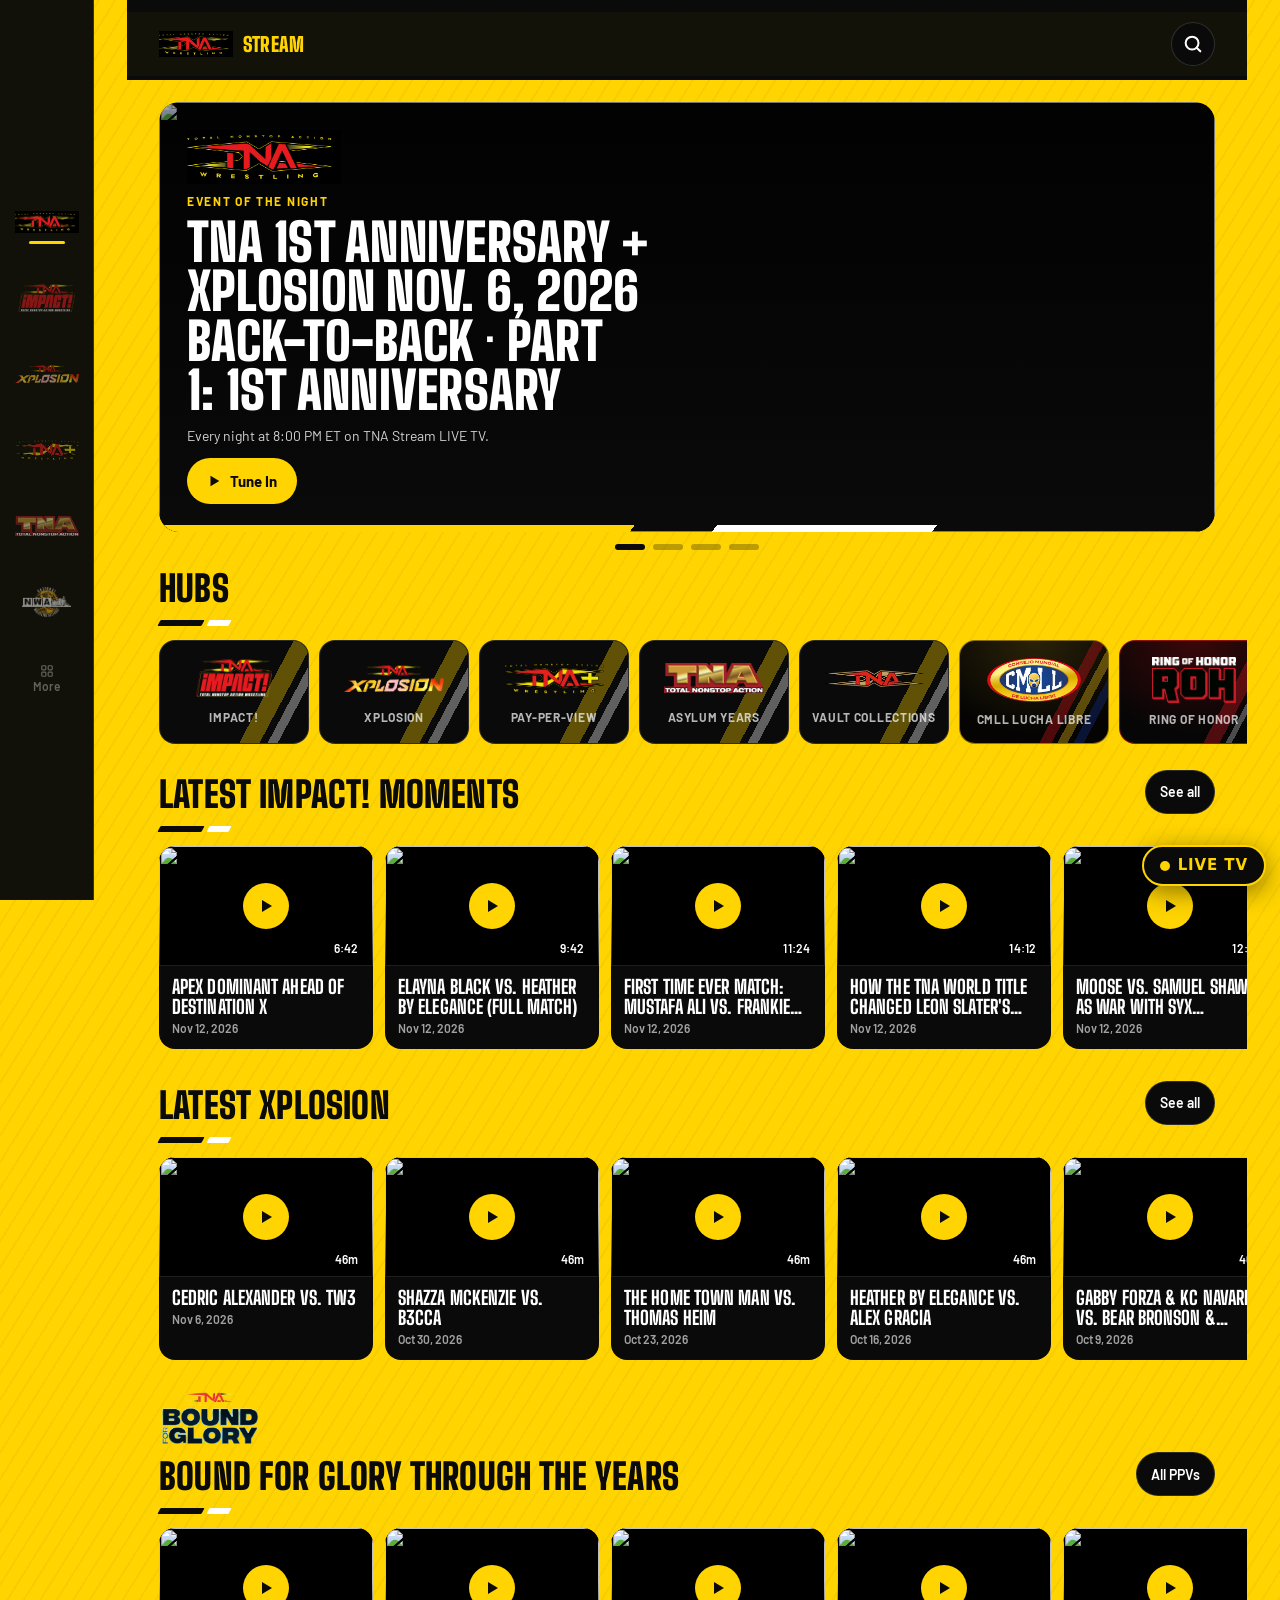
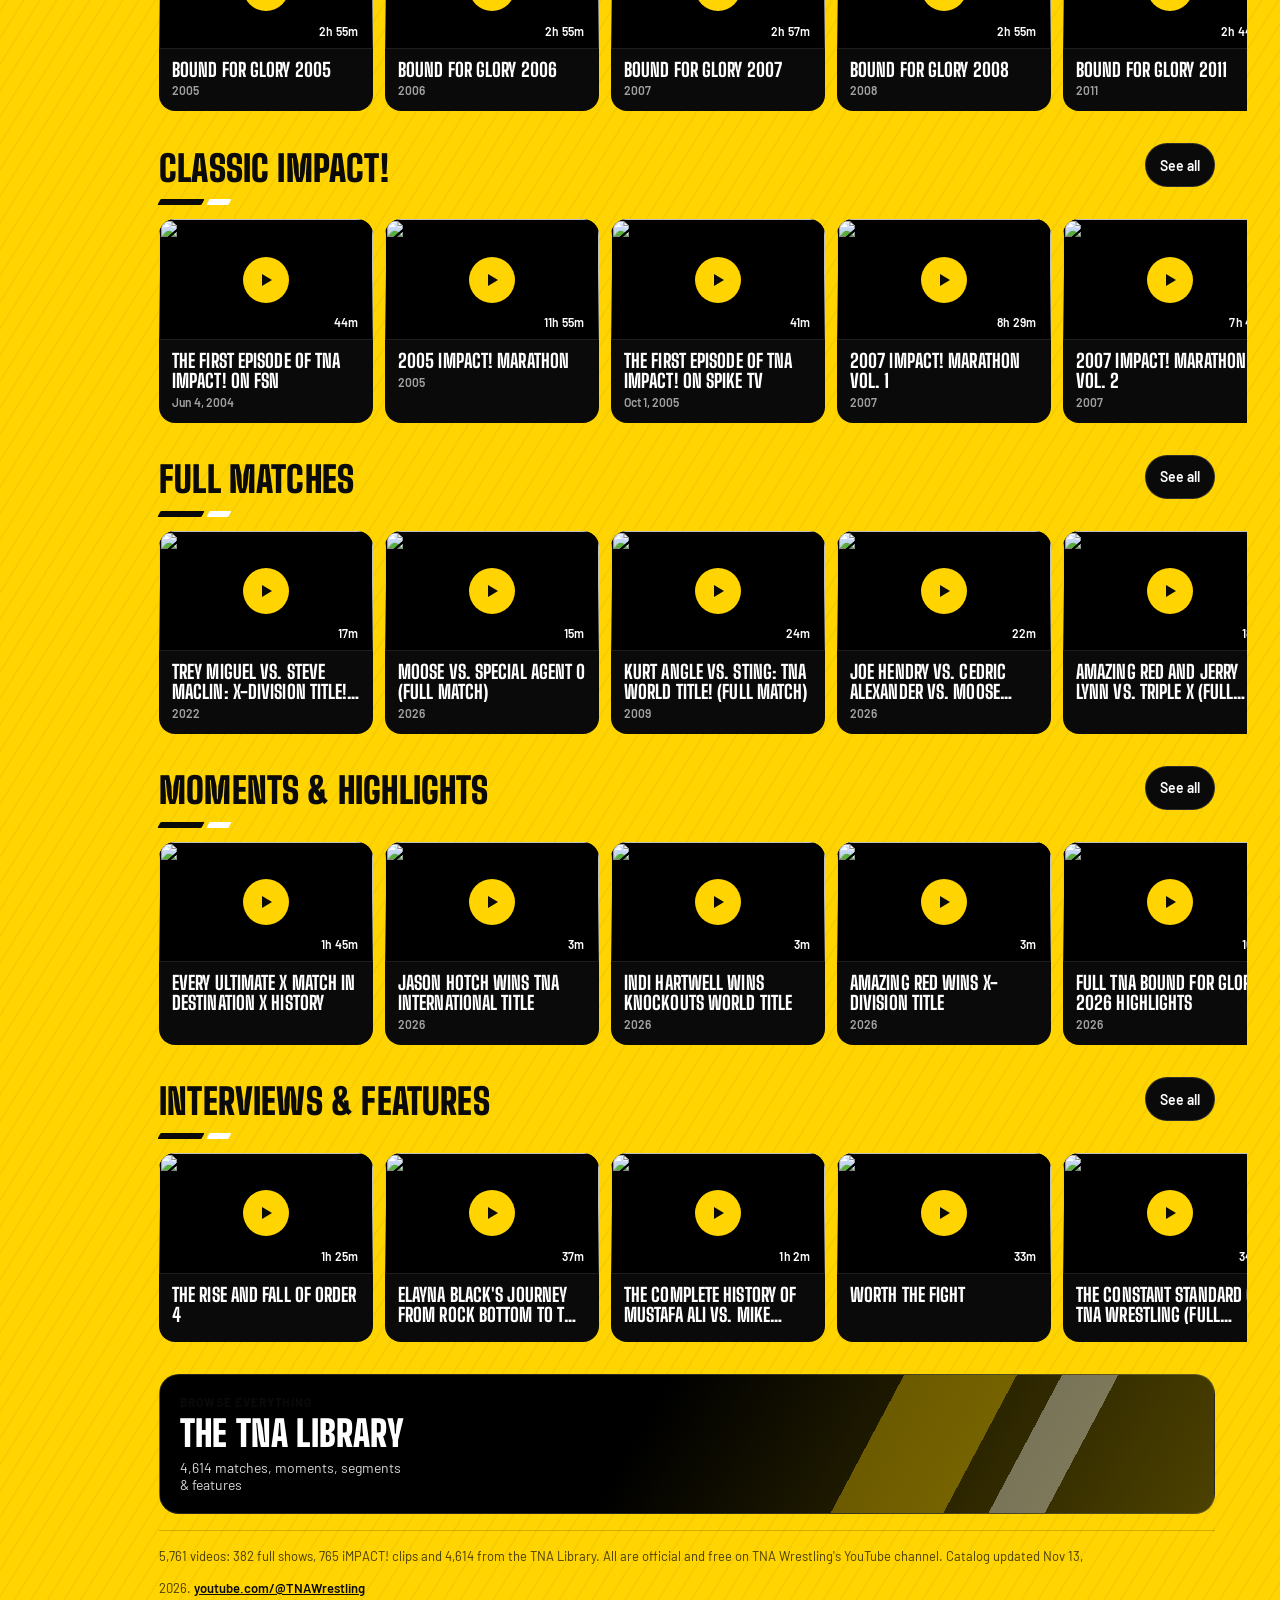
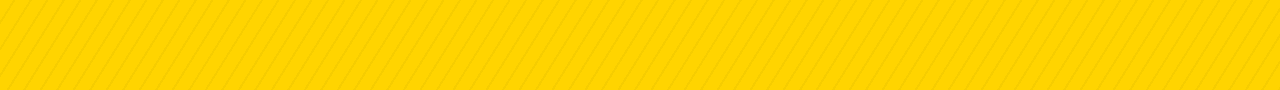
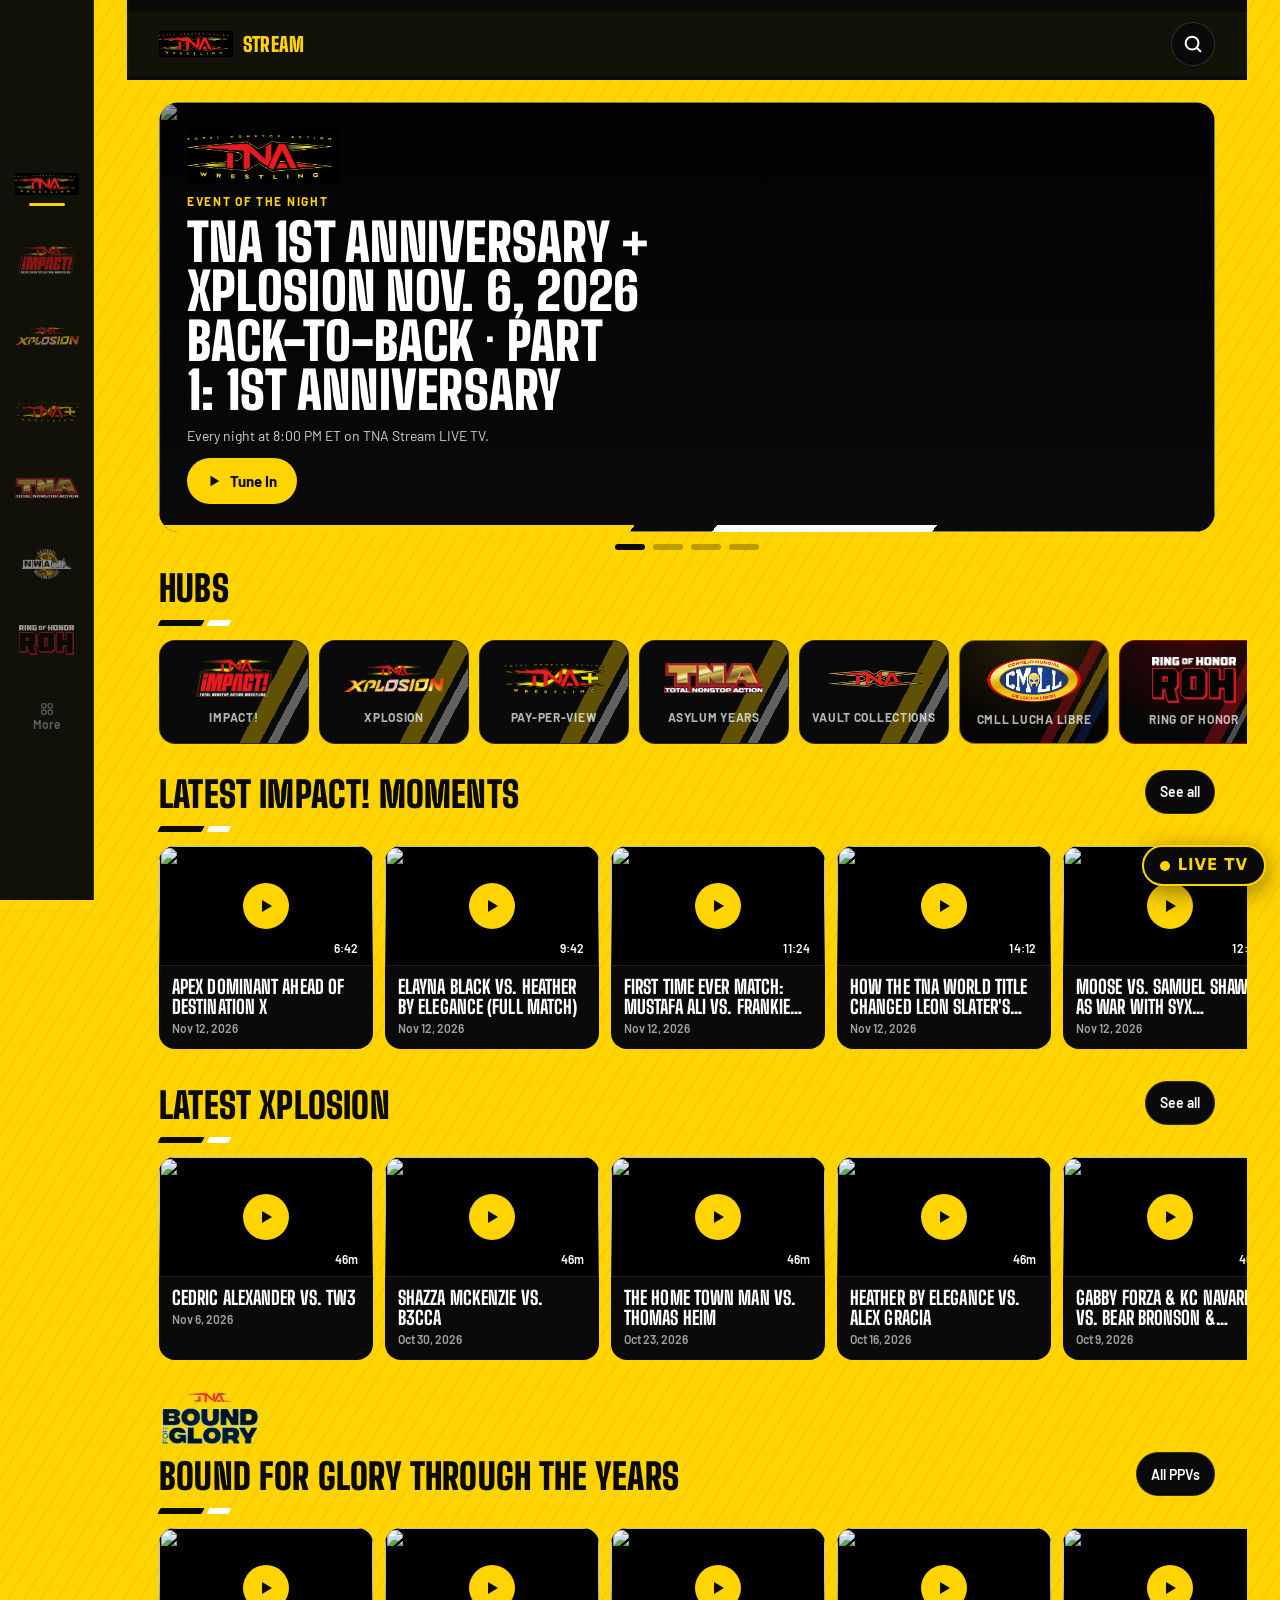
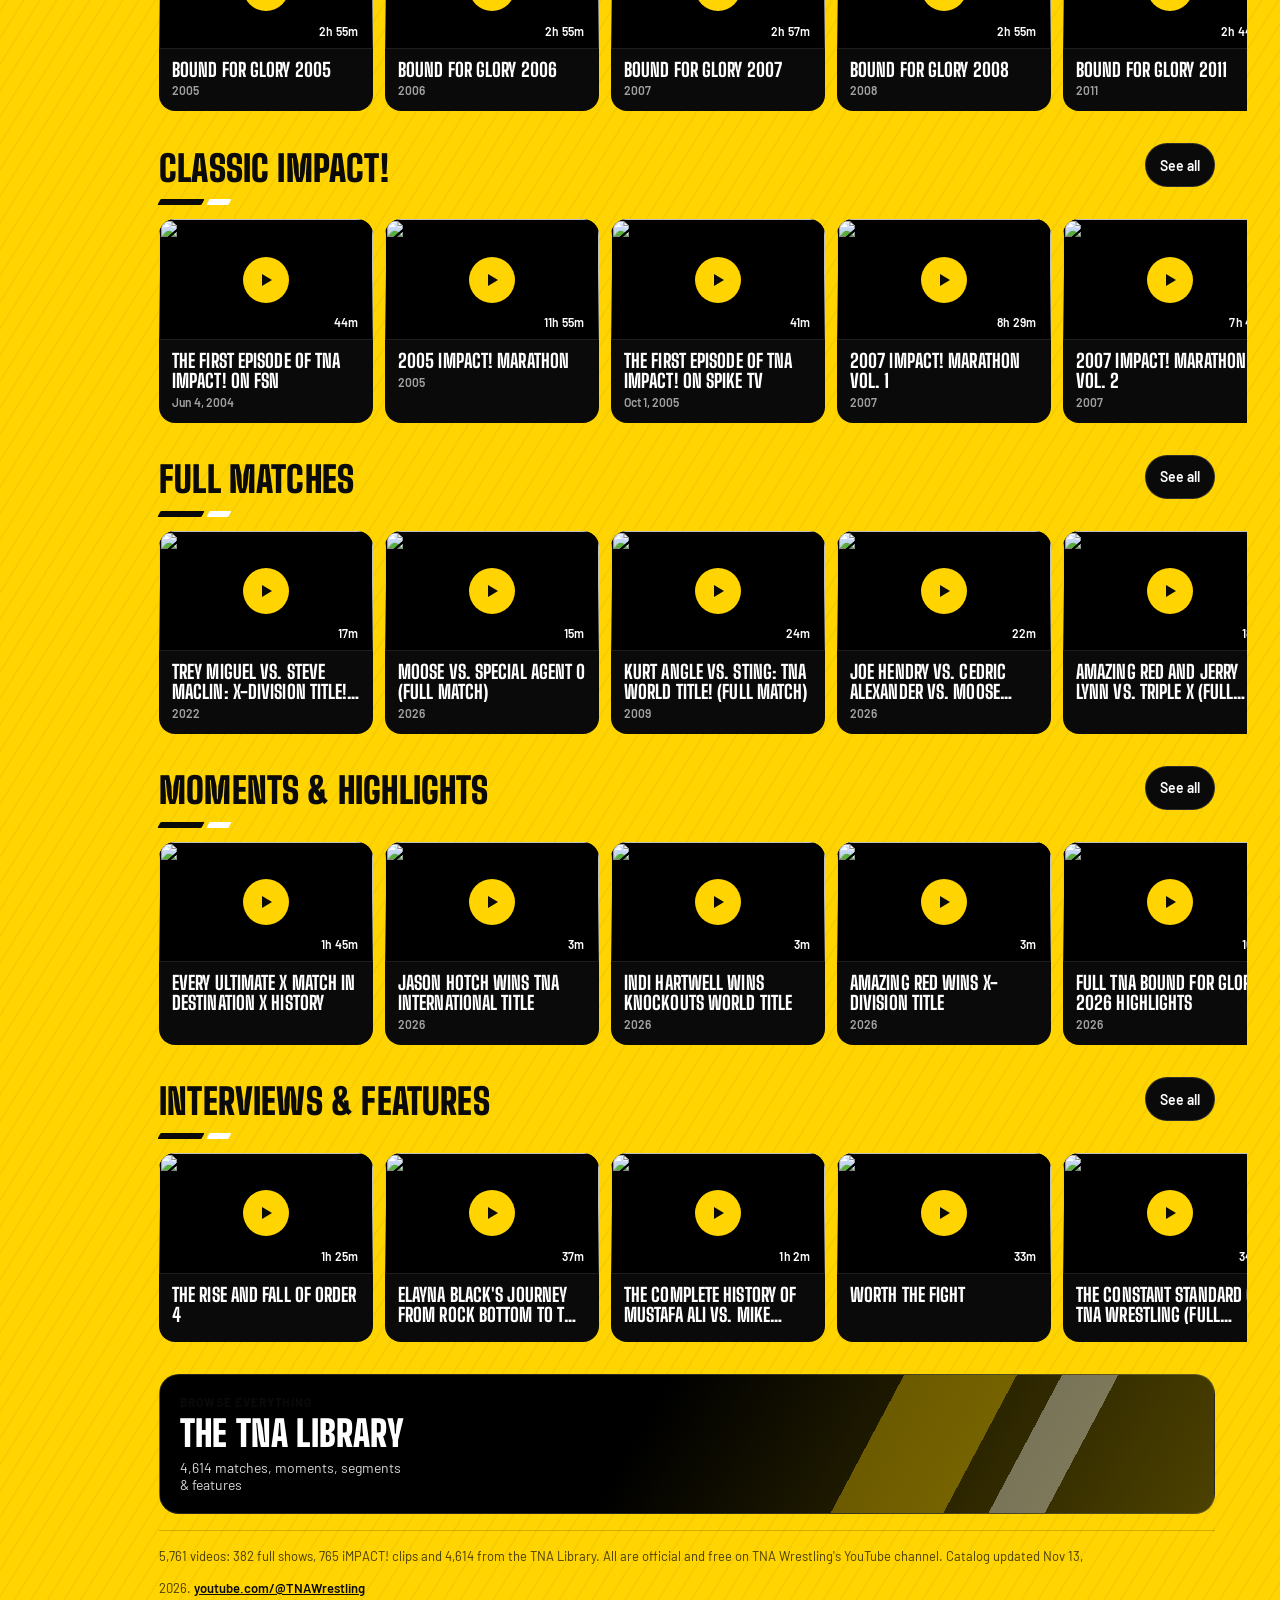
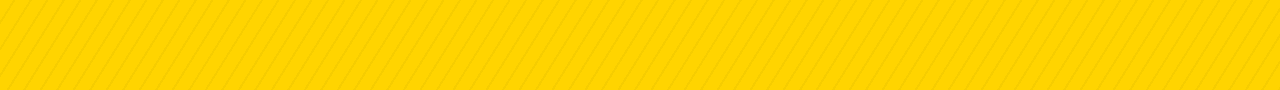
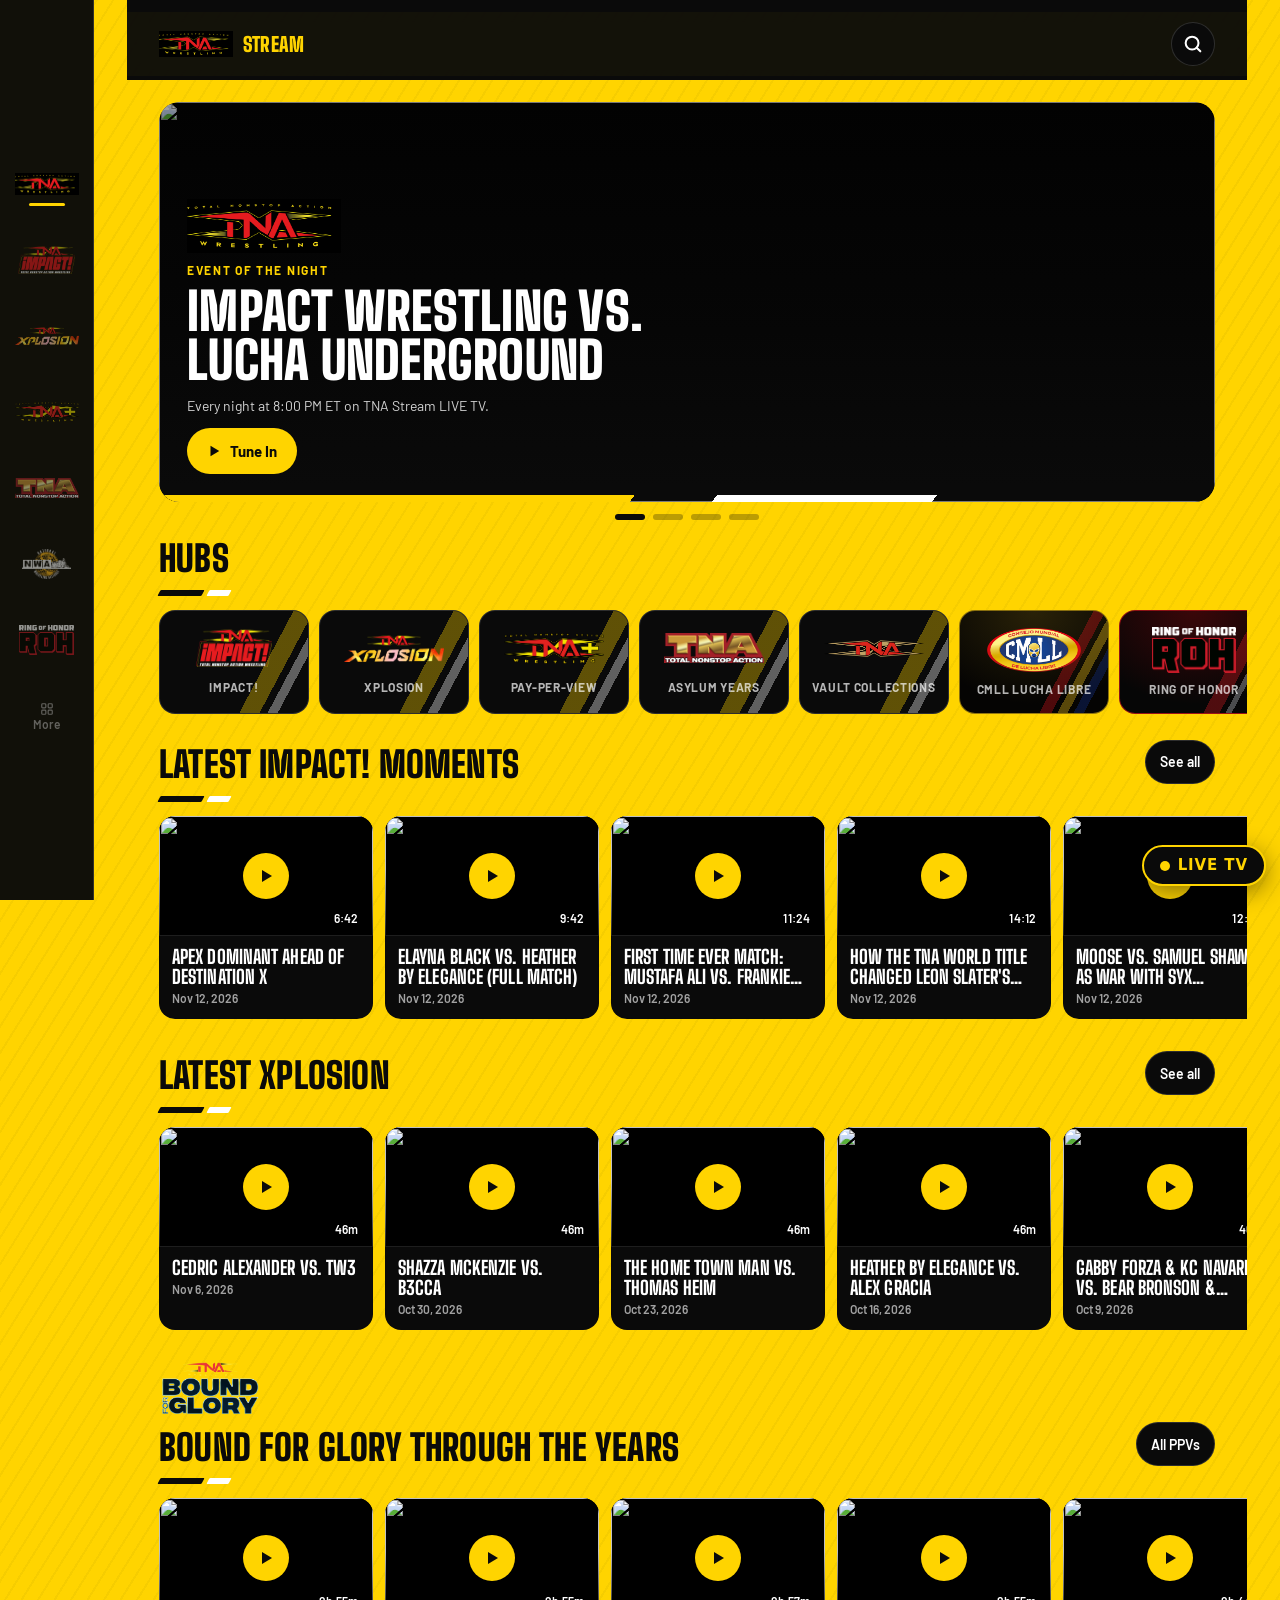
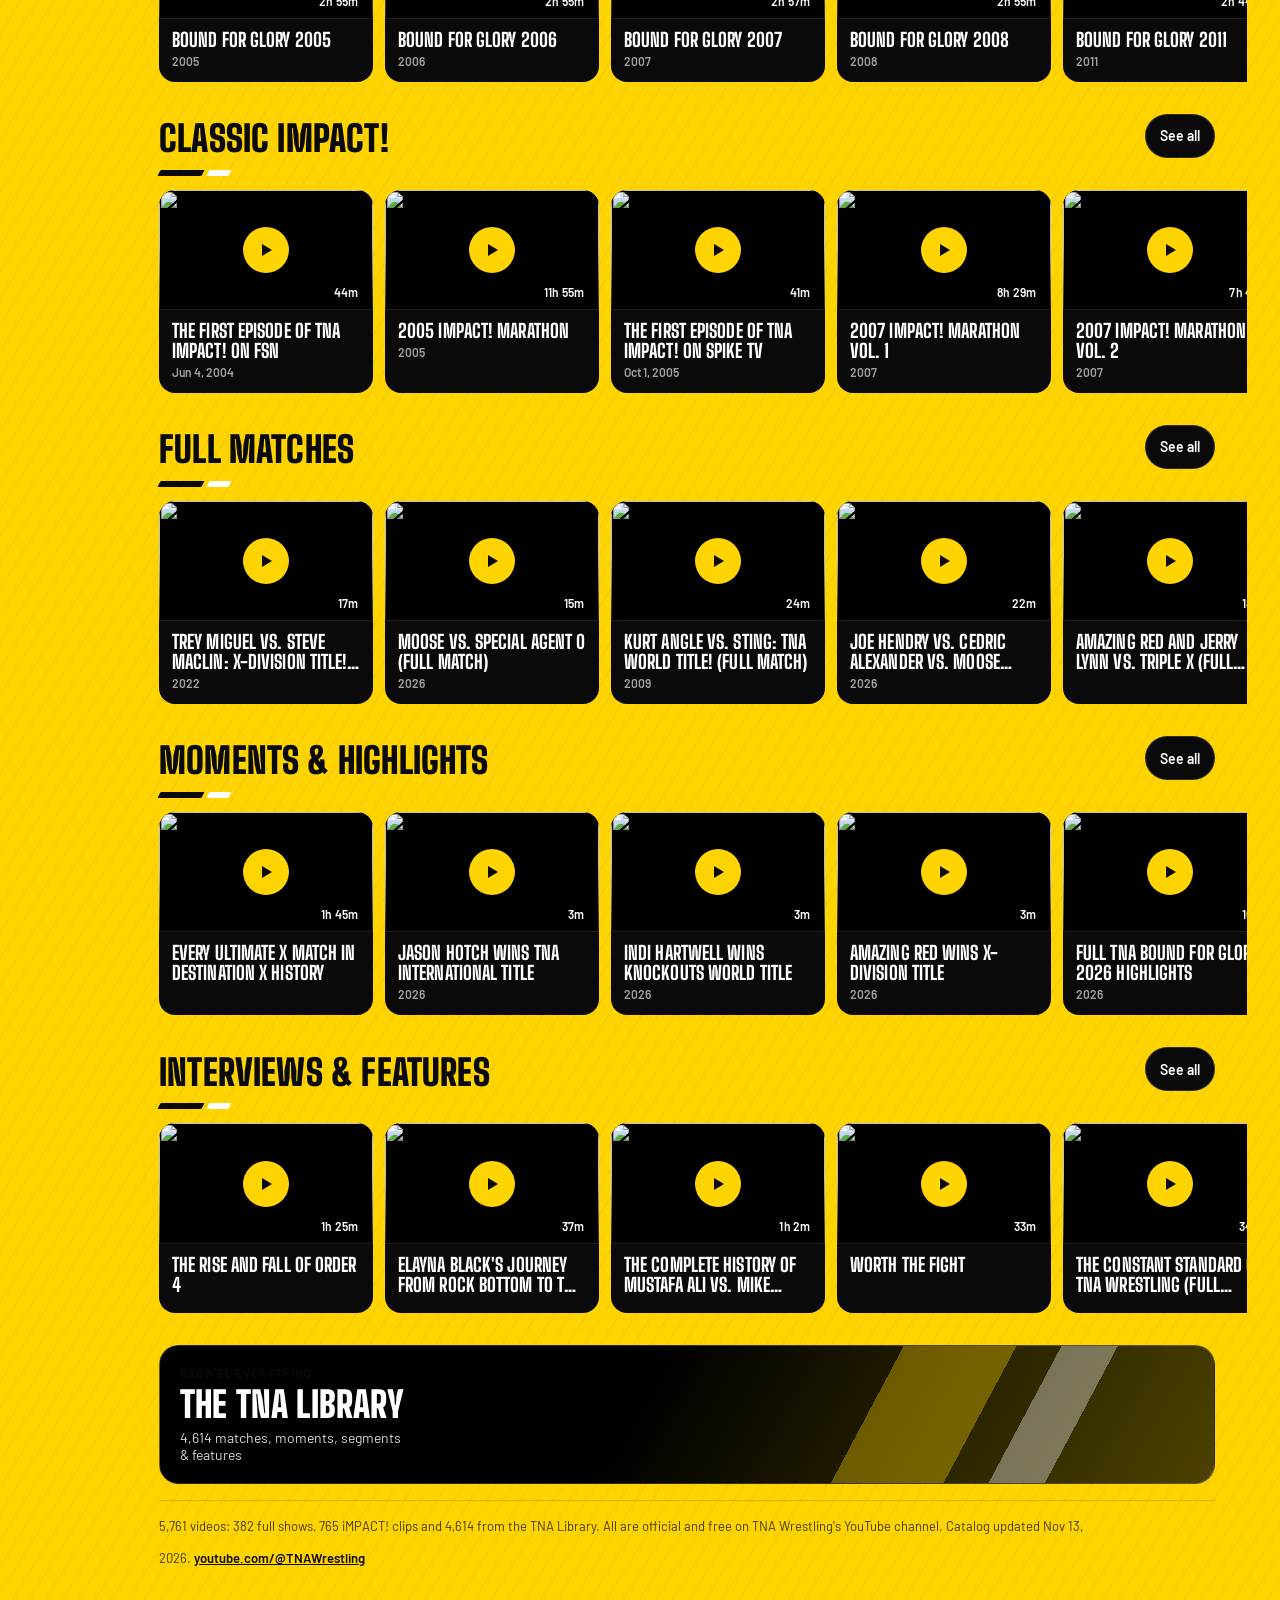
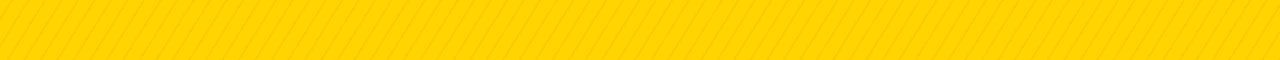
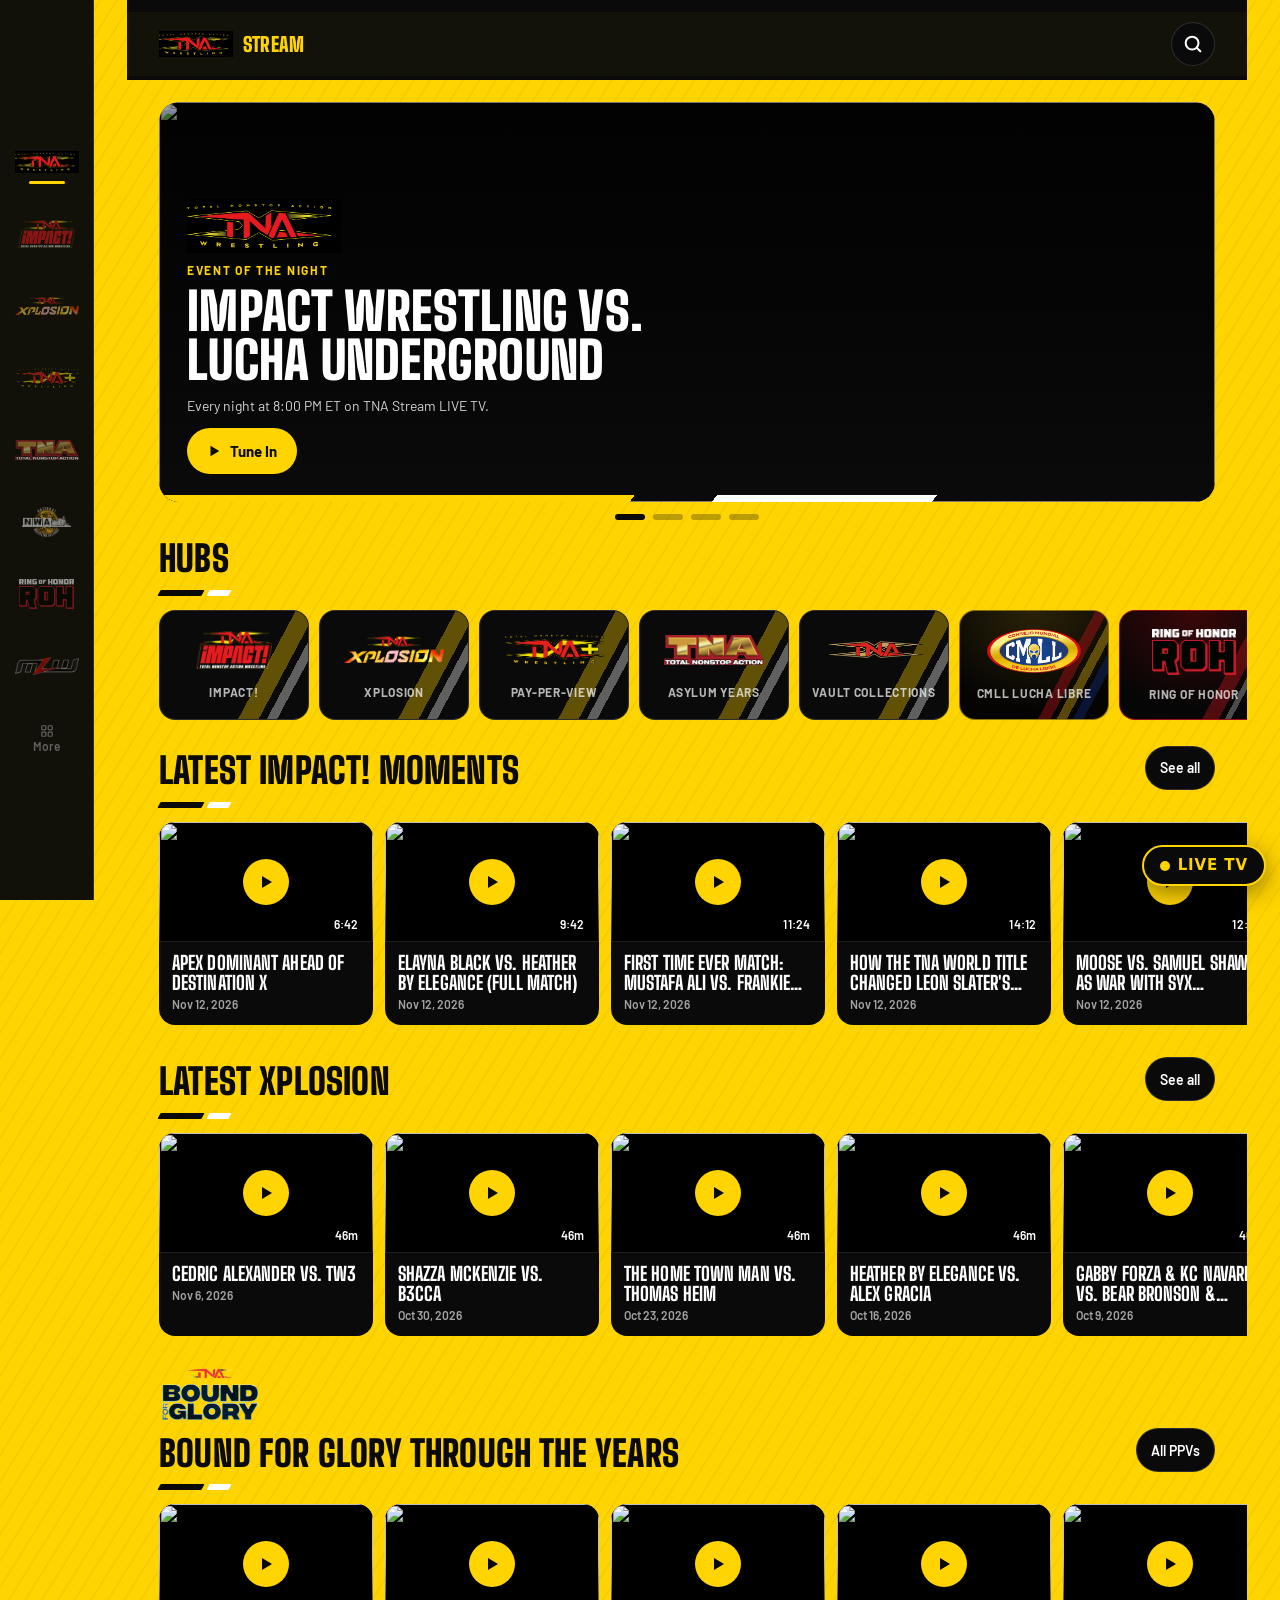
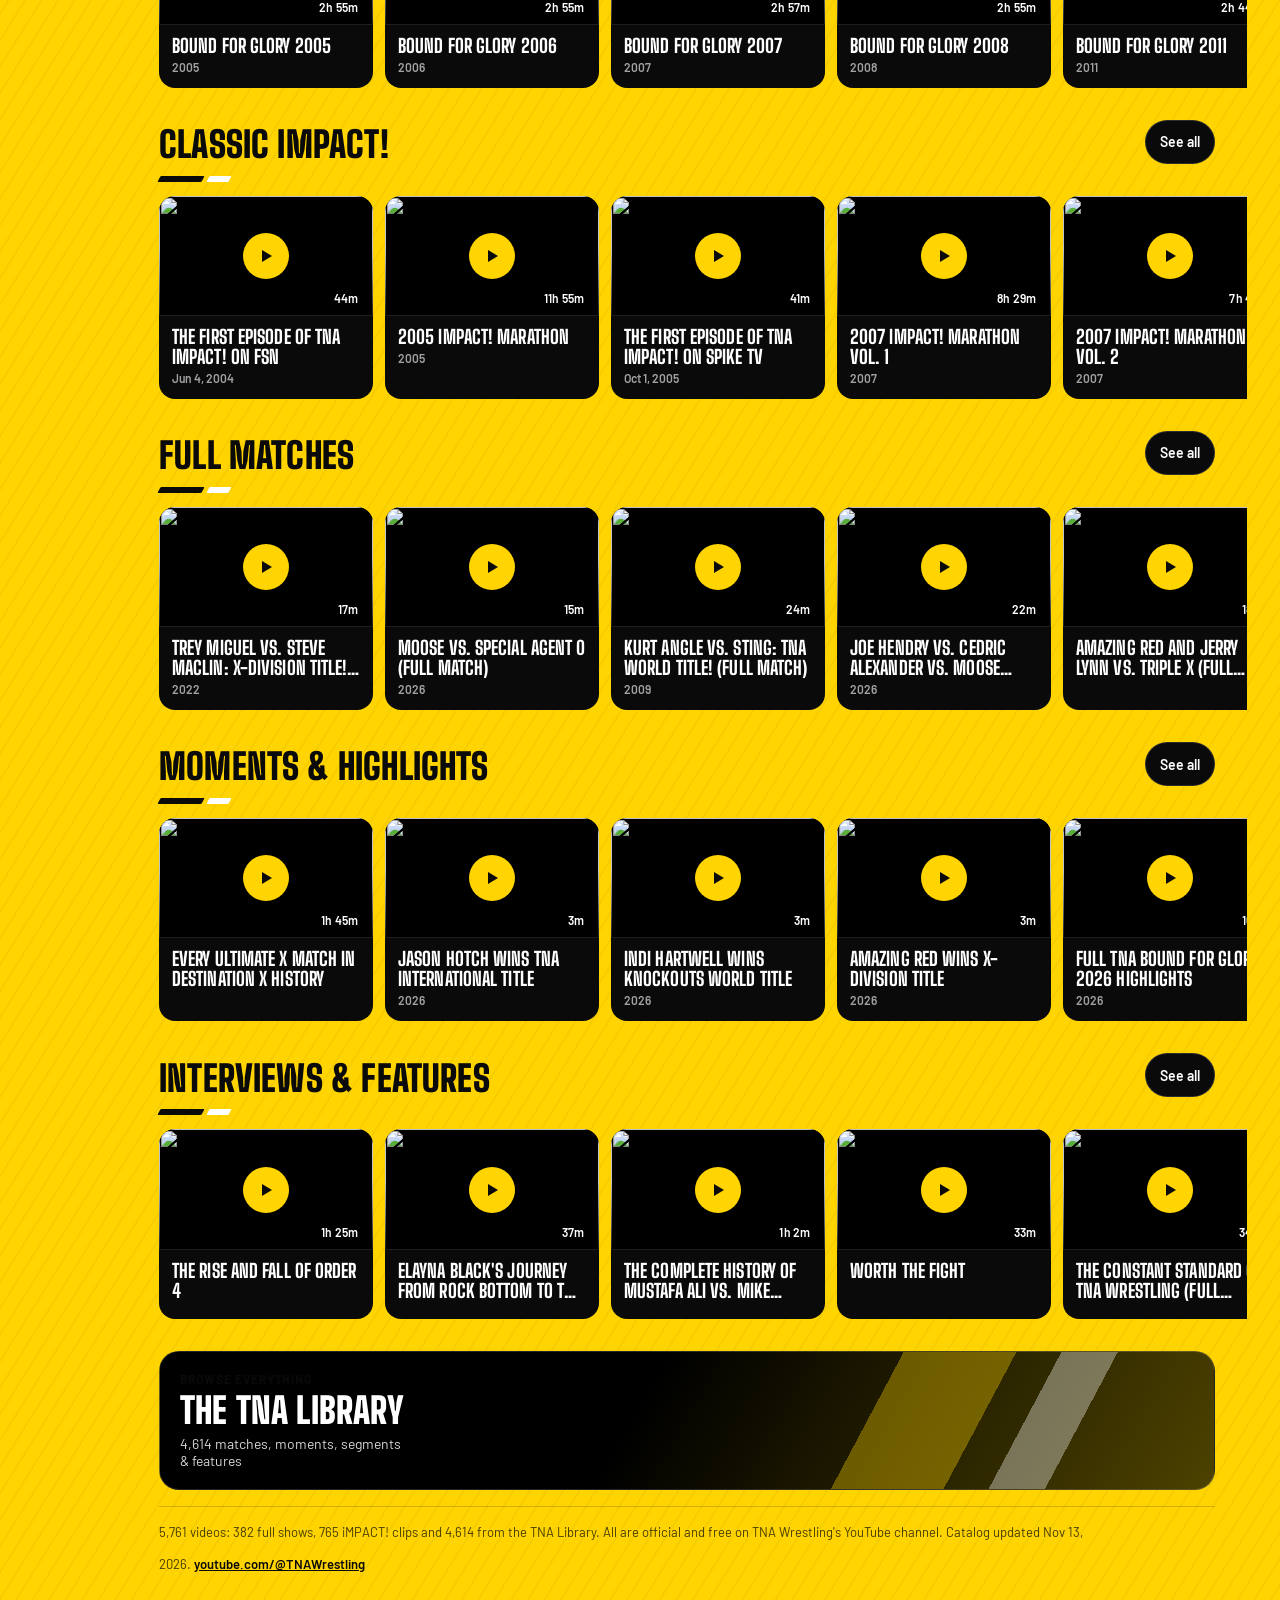
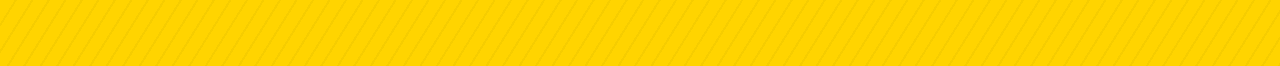
